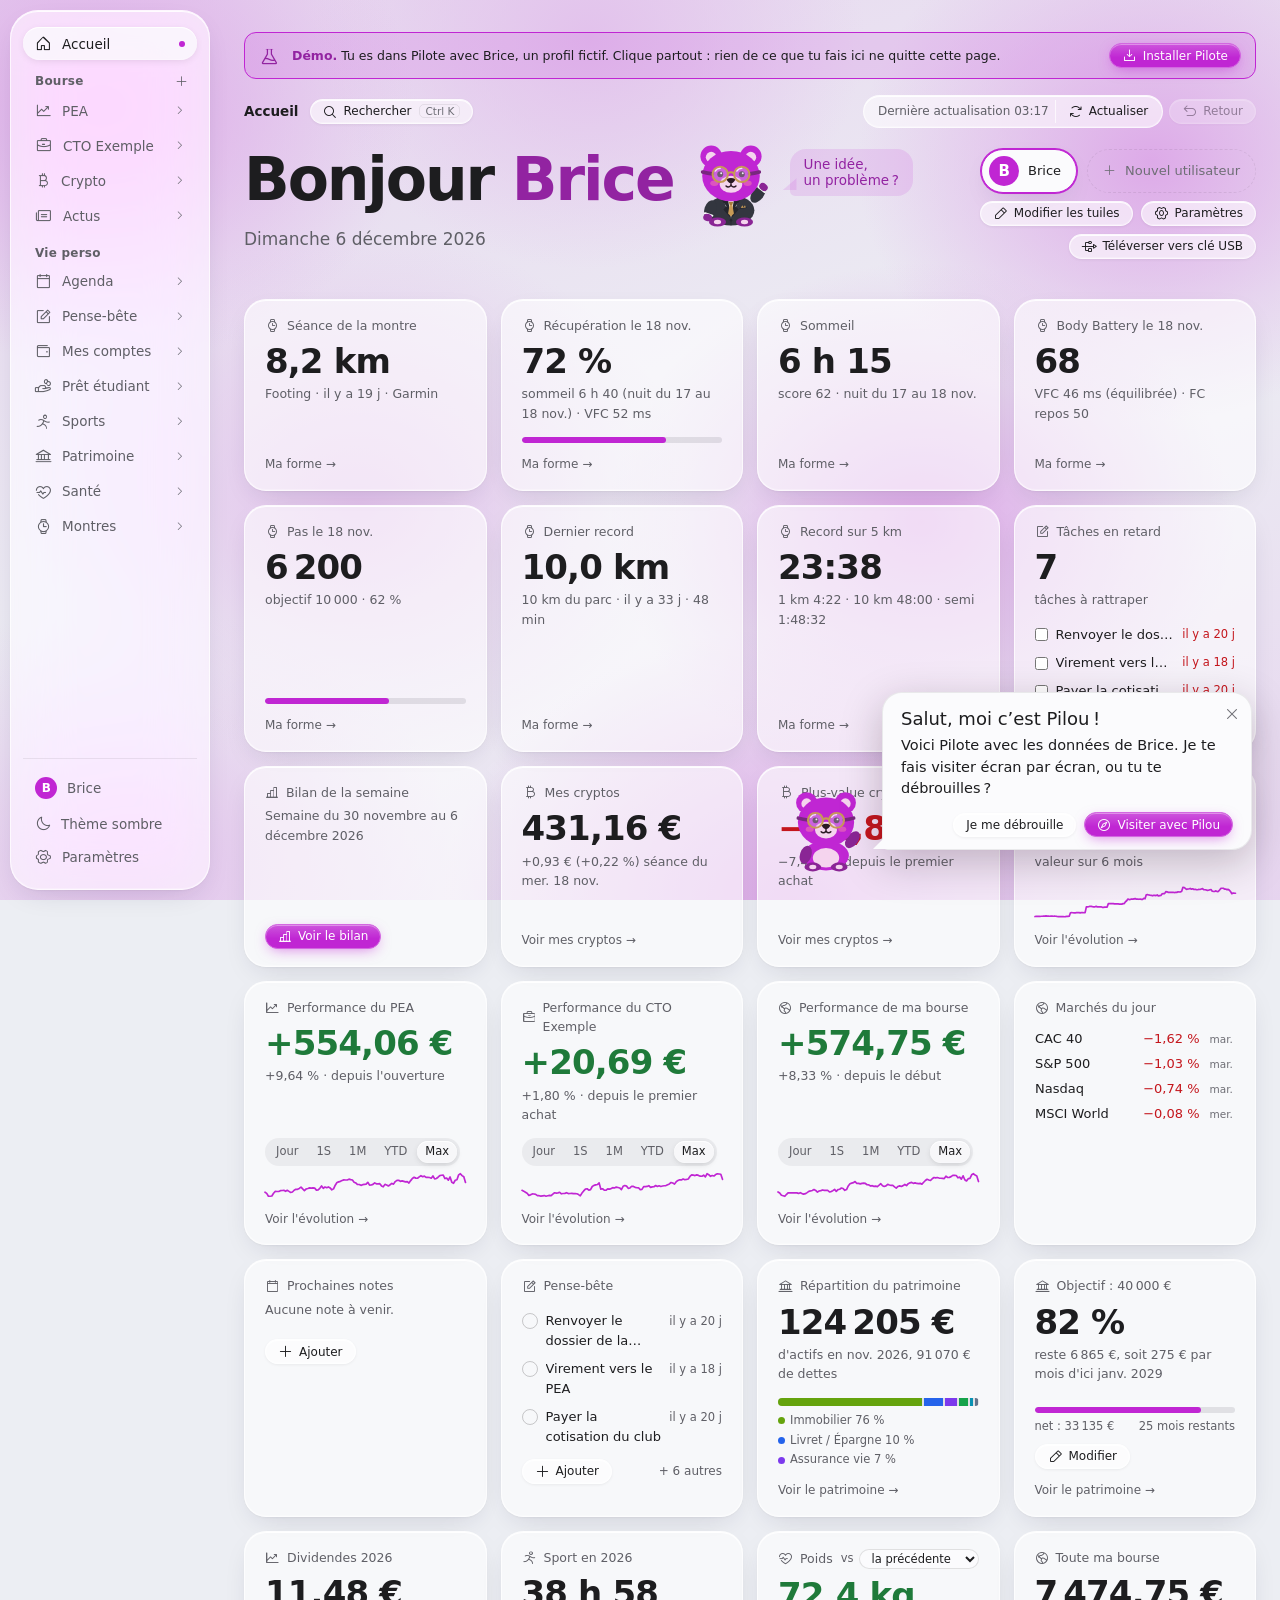
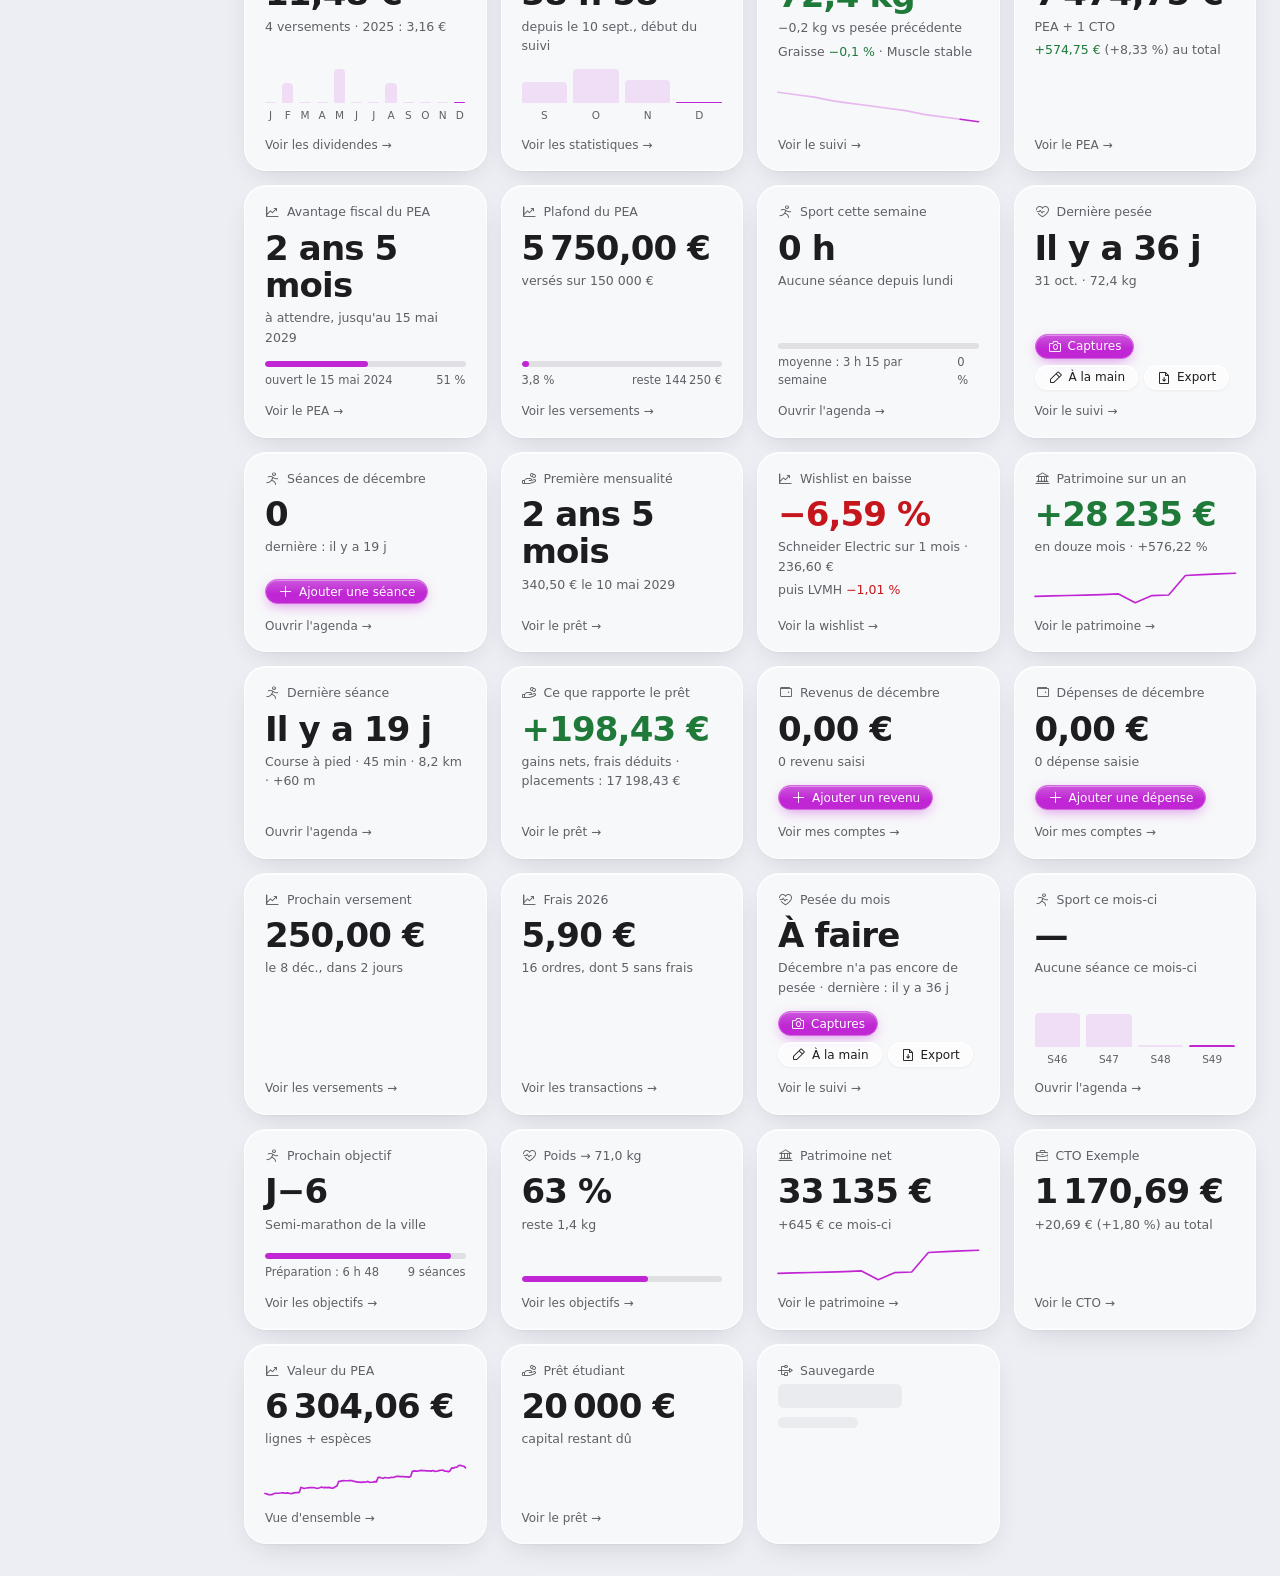
==== demo/index.html @ 6e96b62d "Site : demo cliquable de Pilote sous les boutons d'installation « À vous de piloter » : la vraie int" ====
﻿<!DOCTYPE html>
<html lang="fr" class="verre">
<head>
<meta http-equiv="Content-Security-Policy" content="default-src 'self'; script-src 'self' 'unsafe-inline'; style-src 'self' 'unsafe-inline'; img-src 'self' data: blob:; font-src 'self' data:; connect-src 'self'; frame-src 'none'; object-src 'none'; base-uri 'none'; form-action 'none'">
<meta name="robots" content="noindex">
<script src="demo-donnees.js"></script>
<script src="demo.js"></script>

<meta charset="UTF-8">
<meta name="viewport" content="width=device-width, initial-scale=1.0">
<title>Pilote</title>
<!-- Polices et Chart.js servis par le serveur local (vendor/).
     Rien n'est charge depuis Internet : l'app doit s'afficher a l'identique
     hors ligne, et ne doit signaler son demarrage a aucun CDN. -->
<!-- ?v= : /vendor/ est servi avec un cache d'un jour. Changer ce numero a
     chaque modification de fonts.css, sinon l'ancienne feuille peut survivre. -->
<link href="vendor/fonts.css?v=3" rel="stylesheet">
<link href="vendor/phosphor/phosphor.css" rel="stylesheet">
<script src="vendor/chart.umd.js"></script>
<style>
/* ── Design tokens ───────────────────────────────── */
/* Identité « Carnet » : fond papier chaud, titres et grands chiffres en
   Newsreader (serif), texte en Onest. --mono garde son nom historique mais
   pointe sur Onest : les chiffres restent alignés grâce aux chiffres
   tabulaires posés sur <body>, sans police à chasse fixe. */
:root {
  --p:      #7b4ea3;
  --p2:     rgba(123,78,163,0.12);
  --accent: #c026d3;   /* fuchsia : l'accent par défaut (ACCENT_DEFAULT) */
}

*, *::before, *::after { box-sizing: border-box; margin: 0; padding: 0; }
html { scroll-behavior: smooth; }
body {
  font-family: var(--font);
  color: var(--txt);
  min-height: 100vh;
  font-size: 14px;
  line-height: 1.55;
  -webkit-font-smoothing: antialiased;
}
button  { font-family: var(--font); cursor: pointer; }
input, select { font-family: var(--mono); }
::-webkit-scrollbar { width: 4px; height: 4px; }
::-webkit-scrollbar-track { background: transparent; }
::-webkit-scrollbar-thumb { background: var(--brd2); border-radius: 2px; }

/* ── Layout ─────────────────────────────────────── */
.wrap { max-width: 1120px; margin: 0 auto; padding: 2rem 1.5rem; }

/* ── Topbar ─────────────────────────────────────── */
.topbar {
  display: flex; align-items: flex-start;
  justify-content: space-between; gap: 1rem;
  flex-wrap: wrap; margin-bottom: 1.75rem;
  padding-bottom: 1.25rem; border-bottom: 1px solid var(--brd);
}
.topbar-brand { display: flex; align-items: center; gap: 12px; height: 34px; }
.topbar-logo {
  width: 34px; height: 34px; background: var(--accent);
  border-radius: 9px; display: flex; align-items: center;
  justify-content: center; font-weight: 800; font-size: 16px;
  color: #fff; flex-shrink: 0; box-shadow: var(--sh);
}
/* Plus gros, mais la hauteur du bloc reste celle du logo (34px) */
.topbar-title  { font-size: 25px; font-weight: 800; letter-spacing: -.7px; line-height: 1; }
.topbar-right  { display: flex; gap: 6px; flex-wrap: wrap; align-items: center; }

/* ── Status pill ─────────────────────────────────── */
.sdot { width: 6px; height: 6px; border-radius: 50%; background: var(--txt3); flex-shrink: 0; transition: background .4s, box-shadow .4s; }
.sdot.live { background: var(--g); box-shadow: 0 0 7px rgba(22,163,74,.5); }

/* ── Groupe "Dernière actualisation + bouton" ────── */
.refresh-grp {
  display: flex; align-items: center;
  border: 1px solid var(--brd);
  border-radius: var(--rad); overflow: hidden;
}
.refresh-lbl {
  font-size: 11px; font-family: var(--mono); color: var(--txt2);
  padding: 5px 10px; white-space: nowrap;
}
.refresh-grp .btn {
  border: none; border-left: 1px solid var(--brd);
  border-radius: 0;
}
.refresh-grp .btn:hover { background: var(--bg4); border-color: var(--brd); }

/* ── Buttons ─────────────────────────────────────── */
.btn {
  display: inline-flex; align-items: center; gap: 5px;
  padding: 7px 14px; border-radius: var(--rad);
  font-size: 12px; letter-spacing: .01em;
  color: var(--txt); transition: all .15s; white-space: nowrap;
}
.btn-ghost         { border-color: var(--brd); background: var(--bg2); }
.btn-ghost:hover   { background: var(--bg3); }
.btn-sm            { padding: 5px 10px; font-size: 11px; }
.btn:disabled      { opacity: .4; pointer-events: none; }

/* ── PEA info bar ────────────────────────────────── */
.pea-info {
  display: flex; align-items: center; gap: 1.5rem;
  background: var(--bg2); border: 1px solid var(--brd);
  border-radius: var(--radl); padding: 1rem 1.25rem;
  margin-bottom: 1.4rem; flex-wrap: wrap; box-shadow: var(--sh);
}
.pea-days      { font-family: var(--mono); font-size: 17px; font-weight: 700; flex-shrink: 0; min-width: 200px; }
.pea-days-lbl  { font-size: 9px; font-weight: 700; color: var(--txt2); text-transform: uppercase; letter-spacing: .08em; margin-bottom: 2px; }
.pea-fill-section { flex: 1; min-width: 200px; }
.pea-fill-lbl  { display: flex; justify-content: space-between; font-size: 10px; color: var(--txt2); font-family: var(--mono); margin-bottom: 5px; }
.pea-fill-bg   { height: 6px; background: var(--bg4); border-radius: 3px; overflow: hidden; }
.pea-fill-bar  { height: 100%; border-radius: 3px; background: linear-gradient(90deg, var(--b), var(--p)); transition: width .7s; }

/* ── Metrics ─────────────────────────────────────── */
.mets { display: grid; grid-template-columns: repeat(auto-fit, minmax(230px, 1fr)); gap: 16px; margin-bottom: 1.6rem; }
.mc {
  background: var(--bg2); border: 1px solid var(--brd);
  border-radius: var(--radxl); padding: 1.5rem 1.5rem 1.4rem;
  position: relative; overflow: hidden; box-shadow: var(--sh-md);
}
.mc-accent { position: absolute; top: 0; left: 0; right: 0; height: 4px; }
.mc-lbl    { font-size: 10.5px; font-weight: 700; color: var(--txt2); text-transform: uppercase; letter-spacing: .1em; margin-bottom: 12px; }
.mc-val    {
  font-size: 22px; font-weight: 800; font-family: var(--mono);
  letter-spacing: -1px; line-height: 1.1;
  white-space: nowrap;
  overflow: hidden;
  text-overflow: ellipsis;
}
.mc-sub    { font-size: 12px; color: var(--txt2); margin-top: 10px; font-family: var(--mono); }

/* ── Cartes "dashboard" supplementaires ─────────── */
.dash-card-t { font-weight: 700; text-transform: uppercase; letter-spacing: .09em; color: var(--txt2); }

.dash-empty { color: var(--txt3); font-size: 12px; text-align: center; padding: 14px 0; }
.c-g{color:var(--g)} .c-r{color:var(--r)} .c-b{color:var(--b)} .c-a{color:var(--a)} .c-p{color:var(--p)}

/* ── Tabs ────────────────────────────────────────── */
.tabs {
  display: flex; gap: 1px; background: var(--bg3);
  border: 1px solid var(--brd); border-radius: var(--rad);
  padding: 3px; margin-bottom: 1.5rem; flex-wrap: nowrap; overflow-x: auto; max-width: 100%;
}
.tab {
  padding: 6px 16px; border-radius: 6px;
  font-size: 12px; font-weight: 600; background: transparent;
  border: none; color: var(--txt2); transition: all .15s; letter-spacing: .01em;
}
.tab:hover        { color: var(--txt); }
.tab.active       { background: var(--bg2); color: var(--txt); box-shadow: var(--sh); }
.pane             { display: none; }
.pane.active      { display: block; }

/* ── Boutons œil (masquer sections / cartes) ─────── */
.sb-eye-btn {
  visibility: hidden; opacity: 0; margin-left: auto; flex-shrink: 0;
  background: none; border: none; cursor: pointer;
  color: var(--txt3); font-size: 13px; padding: 2px 4px;
  border-radius: 4px; transition: opacity .15s, color .1s; line-height: 1;
}
.sb-item:hover .sb-eye-btn { visibility: visible; opacity: 1; }
.sb-eye-btn:hover { color: var(--r) !important; }
.card-eye-btn {
  opacity: 0; flex-shrink: 0; margin-left: auto;
  background: none; border: none; cursor: pointer;
  color: var(--txt3); font-size: 14px; padding: 0 4px;
  border-radius: 4px; transition: opacity .15s, color .1s; line-height: 1;
}
.card:hover .card-eye-btn { opacity: 1; }
.card-eye-btn:hover { color: var(--r) !important; }

/* ── Card ────────────────────────────────────────── */
.card {
  background: var(--bg2); border: 1px solid var(--brd);
  border-radius: var(--radl); overflow: hidden;
  margin-bottom: 1rem; box-shadow: var(--sh);
}
.card-h {
  display: flex; align-items: center;
  justify-content: space-between; gap: 10px;
  padding: .8rem 1.1rem; border-bottom: 1px solid var(--brd);
  flex-wrap: wrap; background: var(--bg3);
}
.card-t { font-weight: 700; text-transform: uppercase; letter-spacing: .09em; color: var(--txt2); }
.card-b { padding: 1.1rem; }

/* ── Table ───────────────────────────────────────── */
.tw { overflow-x: auto; }
table { width: 100%; border-collapse: collapse; font-size: 12px; }
thead th {
  font-size: 9px; font-weight: 700; color: var(--txt3);
  text-transform: uppercase; letter-spacing: .07em;
  padding: 0 10px 9px; text-align: right; border-bottom: 1px solid var(--brd);
}
thead th:first-child { text-align: left; padding-left: 2px; }
tbody tr { border-bottom: 1px solid var(--brd); transition: background .1s; }
tbody tr:last-child  { border-bottom: none; }
/* Lignes des Positions : se déplacent en glissant (_posBrancherGlisser) */
#pos-body tr[draggable] { cursor: pointer; }
#pos-body tr.pos-glisse { opacity: .4; }
/* Fiche d'une ligne (clic sur une position, openPosFiche) */
.modal.pos-fiche { max-width: 880px; width: min(880px, 94vw); }
.pf-sous { display: flex; flex-wrap: wrap; gap: 8px; align-items: center; margin: -4px 0 14px;
           font-family: var(--mono); font-size: 11px; color: var(--txt2); }
.pf-kpis { grid-template-columns: repeat(auto-fit, minmax(140px, 1fr)); gap: 10px; }
.pf-kpis .mkpi { padding: .7rem .9rem; }
.pf-kpis .mkpi-val { font-size: 16px; }
.pf-ops { max-height: 320px; overflow-y: auto; }
.pf-ops tr.pf-futur td { color: var(--txt3); }
td {
  padding: 11px 10px; text-align: right;
  font-family: var(--mono); vertical-align: middle; font-size: 12px;
}
td:first-child { text-align: left; padding-left: 2px; font-family: var(--font); }
/* ↓ padding bas sur le dernier <tr> pour éviter le collage au bord */
.card-b table tbody tr:last-child td { padding-bottom: 14px; }
.tw table tbody tr:last-child td     { padding-bottom: 14px; }

.tk  { font-weight: 700; font-size: 13px; }
.tk2 { font-size: 10px; color: var(--txt2); margin-top: 1px; font-family: var(--mono); }
.badge {
  display: inline-block; font-size: 9px; font-weight: 700;
  padding: 2px 6px; border-radius: 4px; text-transform: uppercase;
  letter-spacing: .04em; margin-top: 2px;
}
.ba{background:var(--g2);color:var(--g)}
.be{background:var(--b2);color:var(--b)}
.bw{background:var(--r2);color:var(--r)}
.pos { color: var(--g); font-weight: 600; }
.neg { color: var(--r); font-weight: 600; }

/* — Carte « Plus/moins-values réalisées » (onglet Performance) — */
.realized-year > summary { list-style: none; }
.realized-year > summary::-webkit-details-marker { display: none; }
.realized-year > summary::marker { content: ""; }
.rz-chev { display: inline-block; font-size: 10px; color: var(--txt3); transition: transform .15s ease; }
.realized-year[open] .rz-chev { transform: rotate(90deg); }
.neu { color: var(--txt2); }
.pb  { display: inline-block; vertical-align: middle; width: 44px; height: 3px; background: var(--bg4); border-radius: 2px; margin-left: 5px; overflow: hidden; }

/* ── Calendar ────────────────────────────────────── */
.cal { display: grid; grid-template-columns: repeat(12,1fr); gap: 3px; margin-bottom: 1rem; }
@media(max-width:700px){ .cal { grid-template-columns: repeat(6,1fr); } }

/* ── TX rows ─────────────────────────────────────── */
.txr {
  display: flex; align-items: center; gap: 8px;
  padding: 9px 2px; border-bottom: 1px solid var(--brd); flex-wrap: wrap;
}
.txr:last-child { border-bottom: none; padding-bottom: 14px; }

/* ── Wishlist table ──────────────────────────────── */
.wish-table { width: 100%; border-collapse: collapse; }
.wish-table thead th {
  font-size: 9px; font-weight: 700; color: var(--txt3);
  text-transform: uppercase; letter-spacing: .07em;
  padding: 0 10px 9px; border-bottom: 1px solid var(--brd);
}
.wish-table thead th:first-child { text-align: left; padding-left: 2px; }
.wish-table tbody tr { border-bottom: 1px solid var(--brd); transition: background .1s; }
.wish-table tbody tr:last-child { border-bottom: none; }
.wish-table tbody tr:hover { background: var(--bg3); }
.wish-table td {
  padding: 11px 10px; vertical-align: middle;
  font-family: var(--mono); font-size: 12px; text-align: right;
}
.wish-table td:first-child { text-align: left; padding-left: 2px; font-family: var(--font); }
.wish-table tbody tr:last-child td { padding-bottom: 14px; }

/* Stars */
.star-row { display: flex; gap: 2px; justify-content: center; }
.star { font-size: 15px; color: var(--txt3); cursor: pointer; transition: color .1s; user-select: none; line-height: 1; }
.star.on { color: var(--a); }
.star-row:hover .star { color: var(--a); }
.star-row .star:hover ~ .star { color: var(--txt3); }

/* Variation cells */
.vp { color: var(--g); font-weight: 600; }
.vn { color: var(--r); font-weight: 600; }
.vz { color: var(--txt2); }

/* ── Modal ───────────────────────────────────────── */
.ov {
  display: none; position: fixed; inset: 0;
  /* Au-dessus de la sidebar (9000), sous la titlebar (10000) :
     une modale large ne doit jamais passer derriere le menu */
  z-index: 9500;
  align-items: center; justify-content: center;
  padding: 1rem; backdrop-filter: blur(4px);
}
.ov.open { display: flex; }
.modal {
  padding: 1.6rem;
  width: 100%; max-width: 460px; max-height: 90vh;
  overflow-y: auto;
}
.modal h2 { font-size: 16px; font-weight: 700; margin-bottom: 1.1rem; letter-spacing: -.3px; }
.fg { margin-bottom: .8rem; }
.fg label { display: block; font-size: 9px; font-weight: 700; color: var(--txt2); text-transform: uppercase; letter-spacing: .09em; margin-bottom: 4px; }
.fg input, .fg select {
  width: 100%; background: var(--bg3); border: 1px solid var(--brd2);
  border-radius: var(--rad); padding: 9px 11px; color: var(--txt); font-size: 12px;
  transition: border-color .15s;
}
.fg input:focus, .fg select:focus { outline: none; border-color: var(--accent); }
.fg input::placeholder { color: var(--txt3); }
.fg-row { display: grid; grid-template-columns: 1fr 1fr; gap: 10px; }
.mact   { display: flex; gap: 8px; justify-content: flex-end; margin-top: 1.1rem; }


/* Save badge */
.sbadge {
  position: fixed; bottom: 18px; right: 18px;
  background: var(--g); color: #fff; font-weight: 700; font-size: 11px;
  padding: 8px 16px; border-radius: 99px; opacity: 0;
  transition: opacity .3s; pointer-events: none; z-index: 999;
  font-family: var(--mono); box-shadow: var(--sh-md);
}
.sbadge.show { opacity: 1; }
.errbox {
  display: none; background: #fef2f2; color: #991b1b;
  padding: 10px 14px; border: 1px solid #fca5a5;
  border-radius: var(--rad); margin-bottom: 1rem;
  font-family: var(--mono); font-size: 11px;
}

@media(max-width:560px){
  .mets { grid-template-columns: 1fr 1fr; }
  .wrap { padding: 1rem; }
  .tabs { width: 100%; }
  .tab  { flex: 1; text-align: center; padding: 6px 4px; font-size: 11px; }
}

/* ── Stratégie ───────────────────────────────────── */
.rule-item {
  display: flex; align-items: flex-start; gap: 10px;
  padding: 12px 4px; border-bottom: 1px solid var(--brd);
}
.rule-item:last-child { border-bottom: none; padding-bottom: 16px; }
.rule-num {
  flex-shrink: 0; width: 26px; height: 26px;
  background: var(--bg3); border: 1px solid var(--brd2);
  border-radius: 6px; display: flex; align-items: center; justify-content: center;
  font-size: 11px; font-weight: 700; font-family: var(--mono); color: var(--txt2);
}
.rule-body { flex: 1; min-width: 0; }
.rule-title { font-weight: 700; font-size: 13px; line-height: 1.4; }
.rule-text  { font-size: 12px; color: var(--txt2); margin-top: 3px; white-space: pre-wrap; line-height: 1.55; }
.rule-actions { display: flex; gap: 4px; flex-shrink: 0; flex-wrap: wrap; align-items: center; }
.strat-score-wrap {
  background: var(--bg3); border: 1px solid var(--brd); border-radius: var(--radl);
  padding: 1rem 1.1rem; margin-bottom: 1rem;
}
.strat-score-bar-track {
  height: 10px; background: var(--bg4); border-radius: 5px; overflow: hidden; margin: 6px 0 4px;
}
.strat-score-bar-fill {
  height: 100%; border-radius: 5px; transition: width .5s ease, background .5s ease;
}
.strat-validate-btn {
  display: inline-flex; align-items: center; gap: 4px; border: 1px solid var(--brd2);
  border-radius: var(--rad); padding: 3px 8px; font-size: 11px; font-weight: 600;
  cursor: pointer; transition: background .15s, border-color .15s, color .15s; background: var(--bg3);
}
.strat-validate-btn.ok  { background: var(--g2); border-color: var(--g); color: var(--g); }
.strat-validate-btn.err { background: var(--r2); border-color: var(--r); color: var(--r); }
.strat-validate-btn.neu { color: var(--txt2); }

/* ── Prochain achat (onglet Stratégie) ── */
.pac-ctrl { display: flex; flex-wrap: wrap; gap: 10px 22px; align-items: center; margin-bottom: 12px; font-size: 12.5px; }
.pac-ctrl input[type="number"] { width: 110px; padding: 6px 10px; border: 1px solid var(--brd2); border-radius: var(--rad); background: var(--bg2); color: var(--txt); font-family: var(--mono); font-size: 13px; }
.pac-ctrl .pac-dim, .pac-dim { color: var(--txt2); font-size: 11.5px; }
.pac-check { display: inline-flex; gap: 7px; align-items: center; cursor: pointer; }
.pac-alerts, .pr-alerts { display: flex; flex-direction: column; gap: 6px; margin-bottom: 12px; }
.pac-alert { display: flex; gap: 8px; align-items: flex-start; padding: 8px 12px; border-radius: var(--rad); font-size: 12px; line-height: 1.5; background: var(--bg3); color: var(--txt2); }
.pac-alert i { font-size: 15px; margin-top: 1px; flex-shrink: 0; }
.pac-alert.warn { background: var(--a2); color: var(--txt); }
.pac-alert.warn i { color: var(--a); }
.pac-alert.err { background: var(--r2); color: var(--txt); }
.pac-alert.err i { color: var(--r); }
.pac-muted td { color: var(--txt3); }
.pac-tot { display: flex; flex-wrap: wrap; gap: 8px 26px; margin-top: 12px; font-size: 12px; color: var(--txt2); }
.pac-tot b { font-family: var(--mono); color: var(--txt); font-size: 14px; margin-left: 4px; }
.pac-cfg { margin-top: 14px; padding-top: 12px; border-top: 1px dashed var(--brd); }
.pac-cfg table input { width: 100%; min-width: 70px; padding: 5px 8px; border: 1px solid var(--brd2); border-radius: var(--rad); background: var(--bg2); color: var(--txt); font-size: 12.5px; }
.pac-cfg .fg-row { margin-top: 12px; }

/* Simulateur d'ordres (Stratégie) : mêmes contrôles que Prochain achat */
.so-nom { width: 170px; padding: 6px 10px; border: 1px solid var(--brd2); border-radius: var(--rad); background: var(--bg2); color: var(--txt); font-size: 13px; }
.so-table select, .so-table input { padding: 5px 8px; border: 1px solid var(--brd2); border-radius: var(--rad); background: var(--bg2); color: var(--txt); font-size: 12.5px; }
.so-table select { max-width: 260px; }
.so-table input[type="number"] { width: 100px; text-align: right; font-family: var(--mono); }
.so-tog { display: inline-flex; border: 1px solid var(--brd2); border-radius: 999px; overflow: hidden; }
.so-tog button { border: 0; background: transparent; color: var(--txt2); padding: 4px 10px; font-size: 11.5px; font-family: var(--font); cursor: pointer; }
.so-tog button[aria-pressed="true"] { background: var(--accent-soft); color: var(--accent-text); font-weight: 600; }
.so-acts { white-space: nowrap; }
.so-sous { display: flex; flex-wrap: wrap; gap: 6px 14px; align-items: center; margin: 8px 0 14px; }
.so-vide { display: flex; flex-wrap: wrap; gap: 8px; align-items: center; padding: 10px 0 16px; color: var(--txt2); font-size: 12.5px; }
.so-kpis { display: grid; grid-template-columns: repeat(auto-fit, minmax(140px, 1fr)); gap: 10px; margin-bottom: 14px; }
.so-kpi { background: var(--bg3); border-radius: var(--rad); padding: 10px 12px; }
.so-kpi span { display: block; font-size: 11.5px; color: var(--txt2); }
.so-kpi b { display: block; margin-top: 2px; font-family: var(--mono); font-size: 17px; color: var(--txt); }
.so-kpi small { font-size: 11px; color: var(--txt3); }
.so-kpi.neg b { color: var(--r); }
.so-rep-t { font-size: 12px; color: var(--txt2); margin-bottom: 8px; }
.so-rep { display: grid; grid-template-columns: auto minmax(0, 1fr) auto; gap: 8px 12px; align-items: center; font-size: 12.5px; }
.so-bar { position: relative; height: 7px; border-radius: 4px; background: var(--bg3); }
.so-bar i { position: absolute; left: 0; top: 0; bottom: 0; border-radius: 4px; background: var(--accent); }
.so-bar b { position: absolute; top: -4px; width: 2px; height: 15px; margin-left: -1px; border-radius: 1px; background: var(--txt); }
.so-num { font-family: var(--mono); font-size: 12px; color: var(--txt2); white-space: nowrap; }
.so-scen { margin-top: 18px; padding-top: 14px; border-top: 1px dashed var(--brd); }
.so-scen-h { display: flex; flex-wrap: wrap; align-items: center; gap: 6px 12px; margin-bottom: 12px; }
.so-scen-t { font-family: var(--serif); font-size: 18px; }
.so-note { margin: 10px 0 0; }
.so-cards { display: grid; grid-template-columns: repeat(auto-fill, minmax(215px, 1fr)); gap: 12px; }
.so-carte { display: flex; flex-direction: column; gap: 3px; padding: 12px 14px; border-radius: var(--radl); background: var(--bg3); border: 1px solid transparent; }
.so-carte.plan { background: transparent; border: 1px dashed var(--brd3); }
.so-carte.edit { border-color: var(--accent); }
.so-carte-h { display: flex; flex-wrap: wrap; align-items: center; gap: 4px 6px; margin-bottom: 6px; }
.so-carte-h b { font-size: 13.5px; margin-right: auto; }
.so-badge { padding: 2px 8px; border-radius: 999px; background: var(--accent-soft); color: var(--accent-text); font-size: 10.5px; font-weight: 600; }
.so-l { display: flex; justify-content: space-between; gap: 10px; font-size: 12px; }
.so-l span:first-child { color: var(--txt2); }
.so-l span:last-child { font-family: var(--mono); }
.so-carte-b { display: flex; align-items: center; gap: 4px; margin-top: 8px; padding-top: 8px; border-top: 1px solid var(--brd); }
.so-cmp { display: inline-flex; gap: 6px; align-items: center; font-size: 11.5px; color: var(--txt2); cursor: pointer; }
.so-cmp-t { margin-top: 14px; }
.so-cmp-t td, .so-cmp-t th { vertical-align: baseline; }
.so-cmp-t tbody th { padding: 11px 10px 11px 2px; font-weight: 500; color: var(--txt2); font-size: 12px; }
.so-cmp-t .so-best { color: var(--accent-text); font-weight: 700; }
.so-ord { text-align: left; font-size: 11.5px; line-height: 1.7; white-space: nowrap; }
.so-nuage-w { margin-top: 18px; }
.so-nuage { display: block; width: 100%; max-width: 720px; height: auto; }
.so-nuage .ax { stroke: var(--brd2); stroke-width: 1; }
.so-nuage .gr { stroke: var(--brd); stroke-dasharray: 2 4; }
.so-nuage text { fill: var(--txt2); font-size: 11px; font-family: var(--font); }
.so-nuage text.nom { fill: var(--txt); font-size: 11.5px; font-weight: 600; }
.so-nuage circle { fill: var(--accent); stroke: var(--bg2); stroke-width: 2; }
.so-hist td, .so-hist th { white-space: nowrap; }
.so-hist td.so-hist-l { white-space: normal; min-width: 110px; }
.so-hist small { display: block; color: var(--txt3); font-size: 10.5px; }
.so-hist tfoot td { font-weight: 600; border-top: 1px solid var(--brd2); }
.sop-table input[type="number"] { width: 92px; }
.sop-opts { display: flex; flex-wrap: wrap; gap: 10px 22px; align-items: center; margin: 4px 0 12px; }
#dep-prevus:not(:empty) { margin-bottom: 12px; padding: 0 20px; }
.dep-prev-t { display: flex; flex-wrap: wrap; gap: 4px 10px; align-items: baseline; margin: 2px 0 8px; font-size: 12.5px; font-weight: 600; }
.dep-prev { display: flex; flex-wrap: wrap; align-items: center; gap: 6px 10px; margin-bottom: 6px; padding: 7px 10px 7px 12px; border: 1px dashed var(--brd3); border-radius: var(--rad); font-size: 12.5px; }
.dep-prev > i { color: var(--accent-text); font-size: 16px; }
.dep-prev b { font-family: var(--mono); }
.dep-prev.retard { border-color: var(--a); background: var(--a2); }

/* ══════════════════════════════════════════════════
   PILOTE — surcharges desktop app (sidebar, titlebar, dark theme)
══════════════════════════════════════════════════ */

/* — Theme sombre via [data-theme="dark"] sur <html> — */
html[data-theme="dark"] {
  --p:      #b99be0;
  --p2:     rgba(185,155,224,0.16);
}
html[data-theme="dark"] body { color: var(--txt); }
html[data-theme="dark"] ::-webkit-scrollbar-thumb { background: var(--brd2); }

/* — Titlebar custom (frameless window) — */
.titlebar {
  -webkit-app-region: drag;
  position: fixed; top: 0; left: 0; right: 0; height: 36px;
  display: flex; align-items: center; gap: 12px; padding: 0 6px 0 14px;
  border-bottom: 1px solid var(--brd);
  z-index: 10000; user-select: none; font-size: 12px;
}
.titlebar-brand { display: flex; align-items: center; gap: 8px; flex: 0 0 auto; }
.titlebar-logo {
  width: 24px; height: 24px;
  background: var(--accent); color: #fff;
  display: flex; align-items: center; justify-content: center;
  box-shadow: var(--sh);
}
/* Grossi sans toucher aux 36px de la barre */
.titlebar-title { line-height: 1; }
.titlebar-spacer { flex: 1; }
.titlebar-btns { display: flex; -webkit-app-region: no-drag; }
.tb-btn {
  width: 44px; height: 36px; border: 0; background: transparent;
  color: var(--txt2); font-family: var(--mono); font-size: 13px;
  cursor: pointer; display: flex; align-items: center; justify-content: center;
  transition: background .15s, color .15s;
}
.tb-btn:hover { background: var(--bg4); color: var(--txt); }
.tb-btn.tb-close:hover { background: #e81123; color: #fff; }
/* Mac : la barre de titre est celle du système (app.py, frameless sous Windows
   seulement) ; la nôtre n'est pas créée, ses 36 px disparaissent avec elle */
html.os-mac body.has-shell, html.os-linux body.has-shell { padding-top: 0; }
/* Textes propres à un système : .txt-win sous Windows, .txt-mac sur Mac ;
   .win-seul : réglage qui n'existe que sous Windows. Linux (docs/linux.md) :
   les .txt-win restent (« ce PC »), sauf .txt-windows qui nomme Windows,
   remplacé par .txt-lin */
.txt-mac, .txt-lin { display: none; }
html.os-mac .txt-mac, html.os-linux .txt-lin { display: inline; }
html.os-mac .txt-win, html.os-mac .win-seul { display: none !important; }
html.os-linux .txt-windows, html.os-linux .win-seul { display: none !important; }

/* — Sidebar gauche — */
body.has-shell { padding-top: 36px; }
.sidebar {
  position: fixed;
  border-right: 1px solid var(--brd);
  display: flex; flex-direction: column; padding: 14px 10px; gap: 4px;
  z-index: 9000; overflow-y: auto;
}
.sb-item {
  display: flex; align-items: center; gap: 10px;
  padding: 9px 12px; border-radius: 7px;
  color: var(--txt2);
  cursor: pointer; border: 0; background: transparent; text-align: left;
  font-family: var(--font); transition: background .12s, color .12s;
}
.sb-item:hover { background: var(--bg3); color: var(--txt); }
.sb-item.active {
  color: var(--txt);
}
.sb-icon { width: 16px; flex-shrink: 0; opacity: .85; font-size: 14px; }
.sb-bottom { margin-top: auto; padding-top: 10px; border-top: 1px solid var(--brd); }

/* — Cacher l'ancienne barre de tabs horizontale quand sidebar active — */
body.has-shell .tabs { display: none !important; }

/* — Cacher l'indicateur "Yahoo · HH:MM" duplique dans la wishlist — */
body.has-shell #wish-update { display: none !important; }

/* — PIN OTP : 4 cases (grosses pour l'ecran de verrouillage) — */
.pin-digit {
  width: 64px; height: 80px;
  font-family: var(--mono); font-size: 36px; font-weight: 800;
  text-align: center;
  background: var(--bg3); border: 2px solid var(--brd2);
  border-radius: var(--radl); color: var(--txt);
  box-shadow: var(--sh); outline: none; padding: 0;
  transition: border-color .15s, transform .1s;
}
.pin-digit:focus {
  border-color: var(--accent);
  transform: scale(1.04);
  background: var(--bg2);
}
.pin-digit::placeholder { color: var(--txt3); }
/* Écran de verrouillage (_checkPinLock) : opaque, il cache tout ce qui est derrière */
.lock-ecran {
  position: fixed; inset: 0; z-index: 99999;
  display: flex; flex-direction: column; align-items: center; justify-content: center; gap: 1.5rem;
}
.lock-ico {
  width: 76px; height: 76px; border-radius: 50%; display: grid; place-items: center;
  font-size: 38px; color: var(--accent-text);
}
/* Version compacte dans les Parametres */
#cfg-pin-boxes .pin-digit {
  width: 38px; height: 48px;
  font-size: 22px;
  border-radius: var(--rad);
}
#cfg-pin-boxes { gap: 8px !important; }

/* — Decaler le contenu pour la sidebar — */
body.has-shell .wrap { margin-left: 220px; max-width: calc(1120px + 220px); }
@media (max-width: 1100px) {
  body.has-shell .wrap { margin-left: 220px; max-width: 100%; padding: 1.2rem 1rem; }
}

/* — Toast en bas a droite (en plus du sbadge existant) — */
.toast-stack {
  position: fixed; bottom: 18px; right: 18px;
  display: flex; flex-direction: column-reverse; gap: 8px;
  z-index: 11000; pointer-events: none;
}
.toast-stack .toast {
  padding: 10px 14px;
  font-size: 12px; font-weight: 600; color: var(--txt);
  min-width: 220px; max-width: 360px;
  pointer-events: auto;
  animation: toastIn .25s ease-out;
}
.toast.t-ok    { border-left: 3px solid var(--g); }
.toast.t-warn  { border-left: 3px solid var(--a); }
.toast.t-err   { border-left: 3px solid var(--r); }
@keyframes toastIn {
  from { opacity: 0; transform: translateY(10px); }
  to   { opacity: 1; transform: translateY(0);    }
}

/* ── Modal mise a jour ──────────────────────────────── */
#update-overlay {
  position: fixed; inset: 0; z-index: 9999;
  display: flex; align-items: center; justify-content: center;
}
#update-modal {
  padding: 2.2rem 2rem 1.8rem;
  max-width: 400px; width: 92%; text-align: center;
}
#update-modal .upd-icon  {
  width: 60px; height: 60px; margin: 0 auto .8rem; border-radius: 50%;
  display: grid; place-items: center; font-size: 32px;
  color: var(--accent-text);
}
#update-modal .upd-warn .ph { vertical-align: -0.15em; }
#update-modal .upd-title { font-size: 17px; font-weight: 700; margin-bottom: .3rem; }
#update-modal .upd-sub   { font-size: 12px; color: var(--txt2); font-family: var(--mono); margin-bottom: 1.4rem; }
#update-modal .upd-btns  { display: flex; gap: 10px; justify-content: center; }
#update-modal .upd-warn  { font-size: 11px; color: var(--txt3); margin-top: .8rem; display: none; }
/* Barre de progression */
#update-modal .upd-progress { display: none; margin-top: 1.2rem; }
#update-modal .upd-bar-wrap {
  background: var(--bg3); border-radius: 99px;
  height: 8px; overflow: hidden; margin-bottom: .5rem;
}
#update-modal .upd-bar-fill {
  height: 100%; background: var(--accent);
  border-radius: 99px; width: 0%;
  transition: width .4s ease;
}
#update-modal .upd-step { font-size: 12px; color: var(--txt2); font-family: var(--mono); }
#update-modal .upd-pct  { font-size: 11px; color: var(--txt3); margin-top: 2px; }

/* ── Onglet Recommandations ──────────────────────── */
.reco-grid { display: flex; flex-direction: column; gap: 14px; }
.reco-card {
  background: var(--bg2); border: 1px solid var(--brd);
  border-radius: var(--radl); box-shadow: var(--sh);
  overflow: hidden; transition: box-shadow .15s;
}
.reco-card:hover { box-shadow: var(--sh-md); }
.reco-top {
  display: flex; align-items: center; gap: 10px;
  padding: .85rem 1.1rem .7rem; flex-wrap: wrap;
}
.reco-badge {
  font-size: 10px; font-weight: 700; letter-spacing: .06em;
  text-transform: uppercase; padding: 3px 9px; border-radius: 99px;
  white-space: nowrap; flex-shrink: 0;
}
.reco-badge--opp  { background: var(--g2);  color: var(--g); }
.reco-badge--int  { background: var(--b2);  color: var(--b); }
.reco-badge--sur  { background: var(--bg4); color: var(--txt2); }
.reco-badge--att  { background: var(--a2);  color: var(--a); }
.reco-name { font-weight: 700; font-size: 14px; flex: 1; min-width: 0; }
.reco-meta { font-size: 10px; color: var(--txt2); font-family: var(--mono); white-space: nowrap; }
.reco-score { font-size: 11px; font-weight: 700; font-family: var(--mono); color: var(--txt3); white-space: nowrap; }
.reco-body { padding: 0 1.1rem .9rem; }
.reco-kpis {
  display: flex; gap: 18px; flex-wrap: wrap;
  font-size: 11px; font-family: var(--mono);
  color: var(--txt2); margin-bottom: .6rem;
}
.reco-kpi-val { color: var(--txt); font-weight: 600; }
.reco-signals { display: flex; gap: 6px; flex-wrap: wrap; margin-bottom: .65rem; }
.sig {
  font-size: 10px; font-weight: 600; padding: 2px 8px;
  border-radius: 99px; white-space: nowrap;
}
.sig-pos { background: var(--g2); color: var(--g); }
.sig-neg { background: var(--r2); color: var(--r); }
.sig-neu { background: var(--bg4); color: var(--txt2); }
.sig-ana { background: var(--b2); color: var(--b); }
.reco-text {
  font-size: 12px; color: var(--txt2); line-height: 1.6;
  border-top: 1px dashed var(--brd); padding-top: .6rem;
}
.reco-empty { text-align: center; color: var(--txt3); padding: 48px 0; font-size: 13px; }

/* ── Secteurs ──────────────────────────────────────── */
.sector-badge {
  display: inline-block; padding: 2px 7px; border-radius: 4px;
  font-size: 10px; font-weight: 700; letter-spacing: .05em;
  text-transform: uppercase; white-space: nowrap; margin-top: 2px;
}
/* ══════════════════════════════════════════════════
   FINANCES PERSO — module "Mes comptes"
══════════════════════════════════════════════════ */

/* Header (mois + bilan + actions) */
.fin-header {
  display: grid; grid-template-columns: auto 1fr auto;
  gap: 1.5rem; align-items: center;
  background: var(--bg2); border: 1px solid var(--brd);
  border-radius: var(--radl); padding: 1rem 1.2rem;
  margin-bottom: 1rem; box-shadow: var(--sh);
}
.fin-month-nav { display: flex; align-items: center; gap: 8px; }
.fin-month-label {
  font-family: var(--mono); font-size: 14px; font-weight: 700;
  min-width: 130px; text-align: center;
}
.fin-balance { display: flex; flex-direction: column; align-items: center; }
.fin-balance-lbl {
  font-size: 9px; font-weight: 700; color: var(--txt2);
  text-transform: uppercase; letter-spacing: .09em; margin-bottom: 2px;
}
.fin-balance-val {
  font-family: var(--mono); font-size: 24px; font-weight: 800;
  letter-spacing: -.5px;
}
.fin-balance-val.pos { color: var(--g); }
.fin-balance-val.neg { color: var(--r); }
.fin-balance-val.neu { color: var(--txt2); }
.fin-actions { display: flex; gap: 6px; flex-wrap: wrap; justify-content: flex-end; }
@media (max-width: 1080px) {
  .fin-header { grid-template-columns: 1fr; gap: 12px; }
  .fin-actions { justify-content: center; }
}

/* KPIs */
.fin-kpis {
  display: grid; grid-template-columns: repeat(3, 1fr);
  gap: 14px; margin-bottom: 1rem;
}
@media (max-width: 880px) { .fin-kpis { grid-template-columns: 1fr; } }
.fin-kpi {
  background: var(--bg2); border: 1px solid var(--brd);
  border-radius: var(--radl); padding: 1rem 1.2rem;
  box-shadow: var(--sh);
  display: flex; flex-direction: column; gap: 4px;
}
.fin-kpi-lbl {
  font-size: 9px; font-weight: 700; color: var(--txt2);
  text-transform: uppercase; letter-spacing: .09em;
}
.fin-kpi-val {
  font-family: var(--mono); font-size: 20px; font-weight: 800;
  letter-spacing: -.4px; line-height: 1.15;
}
.fin-kpi-sub { font-size: 11px; color: var(--txt3); font-family: var(--mono); }
.fin-kpi-income .fin-kpi-val { color: var(--g); }
.fin-kpi-expense .fin-kpi-val { color: var(--r); }

/* Charts */
.fin-charts {
  display: grid; grid-template-columns: 1fr 1fr;
  gap: 14px; margin-bottom: 1rem;
}
@media (max-width: 880px) { .fin-charts { grid-template-columns: 1fr; } }

/* Filtres */
.fin-tx-filters { display: flex; gap: 6px; align-items: center; flex-wrap: wrap; }
.fin-input-sm {
  background: var(--bg3); border: 1px solid var(--brd2);
  border-radius: var(--rad); padding: 5px 9px;
  font-size: 11px; color: var(--txt); font-family: var(--font);
}
.fin-input-sm:focus { outline: none; border-color: var(--accent); }

/* Liste transactions */
.fin-tx-row {
  display: grid;
  grid-template-columns: 18px 76px 1fr 130px 110px 100px 60px;
  gap: 10px; align-items: center;
  padding: 9px 6px; border-bottom: 1px dashed var(--brd);
  font-size: 12px;
}
.fin-tx-row:hover { background: var(--bg3); }
.fin-tx-row:last-child { border-bottom: 0; }
.fin-tx-date { font-family: var(--mono); font-size: 11px; color: var(--txt2); }
.fin-tx-label { font-weight: 600; }
.fin-tx-meta  { font-size: 10px; color: var(--txt3); font-family: var(--mono); margin-top: 2px; }
.fin-tx-cat-pill {
  display: inline-block; padding: 2px 9px; border-radius: 99px;
  font-size: 10px; font-weight: 700; white-space: nowrap;
  max-width: 100%; overflow: hidden; text-overflow: ellipsis;
}
.fin-tx-source { font-size: 11px; color: var(--txt2); font-family: var(--mono); }
.fin-tx-amount { font-family: var(--mono); font-weight: 700; font-size: 13px; text-align: right; white-space: nowrap; }
.fin-tx-amount.income  { color: var(--g); }
.fin-tx-amount.expense { color: var(--r); }
.fin-tx-actions { display: flex; gap: 4px; justify-content: flex-end; }
.fin-tx-act-btn {
  width: 24px; height: 24px; border-radius: 5px;
  background: transparent; border: 1px solid var(--brd2); color: var(--txt2);
  cursor: pointer; font-size: 11px; display: inline-flex;
  align-items: center; justify-content: center;
}
.fin-tx-act-btn:hover { background: var(--bg3); color: var(--txt); }
.fin-tx-act-btn.del:hover { background: var(--r2); color: var(--r); border-color: var(--r); }
.fin-tx-row.sel { background: var(--accent-soft); }
/* Import d'un relevé : aperçu (finReleveApercu) et bandeau « À classer » */
.fin-aclasser-bar {
  display: flex; align-items: center; gap: 8px; margin: 0 1rem 8px;
  padding: 8px 12px; border-radius: 8px; font-size: 12px;
  background: var(--accent-soft); color: var(--accent-text);
}
.fin-aclasser-bar[hidden] { display: none; }
.fin-aclasser-bar span { flex: 1; }
.fin-rel-barre { display: flex; align-items: center; gap: 6px; flex-wrap: wrap; margin: 12px 0 6px; }
.fin-rel-filtre {
  border: 1px solid var(--brd2); background: transparent; color: var(--txt2);
  border-radius: 99px; padding: 3px 11px; font: inherit; font-size: 11px; cursor: pointer;
}
.fin-rel-filtre:hover { background: var(--bg3); color: var(--txt); }
.fin-rel-filtre.active { background: var(--accent-soft); color: var(--accent-text); border-color: transparent; font-weight: 700; }
.fin-rel-liste { max-height: min(52vh, 520px); overflow-y: auto; border: 1px solid var(--brd); border-radius: 8px; }
.fin-rel-row {
  display: grid; grid-template-columns: 22px 74px minmax(0, 1fr) 20px minmax(150px, 230px) 96px;
  align-items: center; gap: 8px; padding: 6px 10px; border-bottom: 1px solid var(--brd); font-size: 12px;
}
.fin-rel-row:last-child { border-bottom: 0; }
.fin-rel-row.cap { grid-template-columns: 22px 128px minmax(0, 1fr) 20px minmax(150px, 230px) 118px; }
.fin-rel-row.cap .fin-tx-date { width: 100%; }
.fin-rel-row .fin-tx-date.vide, .fin-rel-sens.vide { border-color: var(--accent); color: var(--accent-text); }
.fin-rel-libin { width: 100%; min-width: 0; }
.fin-rel-mt { display: flex; align-items: center; gap: 4px; }
.fin-rel-mt input { width: 100%; min-width: 0; text-align: right; }
.fin-rel-sens { border: 1px solid var(--brd2); background: transparent; border-radius: 6px; width: 24px; height: 24px; padding: 0; cursor: pointer; font: inherit; font-weight: 700; flex: none; }
.fin-rel-row.off { opacity: .5; }
.fin-rel-row .fin-tx-label { overflow: hidden; text-overflow: ellipsis; white-space: nowrap; }
.fin-rel-row .fin-tx-meta { font-family: var(--font); font-size: 11px; }
.fin-rel-how { color: var(--txt3); font-size: 14px; text-align: center; cursor: help; }
.fin-rel-cat { width: 100%; min-width: 0; }
.fin-rel-cat.vide { border-color: var(--accent); color: var(--accent-text); }
.fin-rel-prop {
  display: flex; align-items: center; gap: 10px; margin-top: 8px; padding: 8px 12px;
  border: 1px dashed var(--brd2); border-radius: 8px; font-size: 12px;
}
.fin-rel-prop span { flex: 1; }
.dash-releve-btns { display: flex; gap: 6px; flex-wrap: wrap; }
@media (max-width: 720px) {
  .fin-rel-row { grid-template-columns: 22px minmax(0, 1fr) 90px; }
  .fin-rel-row .fin-tx-date, .fin-rel-how { display: none; }
  .fin-rel-row .fin-rel-cat { grid-column: 2 / 4; }
  /* Ligne d'une capture : date, libellé et montant, puis la catégorie dessous */
  .fin-rel-row.cap { grid-template-columns: 22px 120px minmax(0, 1fr) 110px; }
  .fin-rel-row.cap .fin-tx-date { display: block; }
  .fin-rel-row.cap .fin-rel-mt { grid-column: 4; grid-row: 1; }
  .fin-rel-row.cap .fin-rel-cat { grid-column: 2 / 5; }
}
.fin-tx-chk { width: 14px; height: 14px; margin: 0; cursor: pointer; accent-color: var(--accent); }

/* Barre des transactions cochées (finRenderSelBar) */
.fin-selbar {
  display: flex; align-items: center; gap: 6px; flex-wrap: wrap;
  margin: 8px 1rem 0; padding: 7px 10px;
  background: var(--accent-soft); border: 1px solid var(--brd2); border-radius: var(--rad);
  font-size: 12px;
}
.fin-selbar[hidden] { display: none; }
.fin-selbar b { font-weight: 700; margin-right: auto; }
/* Toast avec « Annuler » : la pile des toasts ne prend pas les clics */
.toast-stack .toast.fin-undo { pointer-events: auto; display: flex; align-items: center; gap: 12px; }

/* En-tête liste transactions */
.fin-tx-head {
  display: grid;
  grid-template-columns: 18px 76px 1fr 130px 110px 100px 60px;
  gap: 10px; padding: 6px;
  font-size: 9px; font-weight: 700; color: var(--txt2);
  text-transform: uppercase; letter-spacing: .08em;
  border-bottom: 1px solid var(--brd);
}

.fin-empty {
  text-align: center; color: var(--txt3);
  padding: 32px 0; font-size: 13px;
}

/* Zone "à valider" */
.fin-pending-row {
  display: grid;
  grid-template-columns: 78px 1fr 140px 120px auto;
  gap: 10px; align-items: center;
  padding: 10px 4px; border-bottom: 1px dashed var(--brd);
}
.fin-pending-row:last-child { border-bottom: 0; }
.fin-pending-amount-input {
  width: 100px; background: var(--bg3); border: 1px solid var(--brd2);
  border-radius: var(--rad); padding: 5px 8px; font-size: 12px;
  font-family: var(--mono); color: var(--txt); text-align: right;
}
.fin-pending-amount-input:focus { outline: none; border-color: var(--accent); }

/* Modale gestion catégories */
.fin-cat-block {
  background: var(--bg3); border: 1px solid var(--brd);
  border-radius: var(--rad); padding: .6rem .8rem; margin-bottom: .5rem;
}
.fin-cat-head {
  display: flex; align-items: center; gap: 8px; margin-bottom: 6px;
}
.fin-cat-color-dot {
  width: 12px; height: 12px; border-radius: 50%; flex-shrink: 0;
}
.fin-cat-name { font-weight: 700; font-size: 13px; flex: 1; }
.fin-cat-type-pill {
  font-size: 9px; font-weight: 700; padding: 2px 7px; border-radius: 99px;
  text-transform: uppercase; letter-spacing: .07em;
}
.fin-cat-type-pill.expense { background: var(--r2); color: var(--r); }
.fin-cat-type-pill.income  { background: var(--g2); color: var(--g); }
.fin-sub-row {
  display: flex; align-items: center; gap: 8px;
  padding: 4px 0; font-size: 12px;
}
.fin-sub-row .fin-sub-name { flex: 1; color: var(--txt2); }

.fin-add-line {
  display: flex; gap: 6px; align-items: center;
  margin-top: 8px; padding-top: 8px;
  border-top: 1px dashed var(--brd);
}
.fin-add-line input, .fin-add-line select {
  flex: 1; background: var(--bg2); border: 1px solid var(--brd2);
  border-radius: var(--rad); padding: 6px 9px; font-size: 11px;
  color: var(--txt); font-family: var(--font);
}
/* La case emoji garde sa largeur, seul le nom s'etire */
.fin-add-line input.fin-ico-in { flex: 0 0 46px; min-width: 0; font-size: 15px; padding: 6px 4px; }  /* sans min-width, 207 px */

/* Modale récurrents */
.fin-rec-row {
  display: grid;
  grid-template-columns: 1fr 110px 130px 100px auto;
  gap: 10px; align-items: center;
  padding: 9px 4px; border-bottom: 1px dashed var(--brd);
  font-size: 12px;
}
.fin-rec-row:last-child { border-bottom: 0; }
.fin-rec-name { font-weight: 600; }
.fin-rec-meta { font-size: 10px; color: var(--txt3); font-family: var(--mono); margin-top: 2px; }
.fin-rec-pill {
  font-size: 10px; padding: 2px 7px; border-radius: 99px;
  background: var(--bg4); color: var(--txt2); font-weight: 600;
}
.fin-rec-pill.fixed    { background: var(--b2); color: var(--b); }
.fin-rec-pill.variable { background: var(--a2); color: var(--a); }
.fin-rec-pill.paused   { background: var(--bg4); color: var(--txt3); }

/* Sources : ligne simple */
.fin-src-row {
  display: grid;
  grid-template-columns: 1fr auto;
  gap: 10px; align-items: center;
  padding: 8px 4px; border-bottom: 1px dashed var(--brd);
}
.fin-src-row:last-child { border-bottom: 0; }

/* Tab interne (radio Dépense/Revenu) */
.fin-toggle {
  display: inline-flex; gap: 0;
  background: var(--bg3); border: 1px solid var(--brd);
  border-radius: var(--rad); padding: 3px;
}
.fin-toggle-btn {
  padding: 6px 14px; border: 0; background: transparent;
  font-size: 12px; font-weight: 600; color: var(--txt2);
  border-radius: 5px; cursor: pointer; transition: all .15s;
}
.fin-toggle-btn.active { background: var(--bg2); color: var(--txt); box-shadow: var(--sh); }

/* Badge sidebar (récurrents en attente) */

/* Bandeau récap année */
.fin-year-header {
  display: flex; justify-content: center;
  margin: 1.5rem 0 1rem;
  padding-top: 1rem;
  border-top: 1px dashed var(--brd2);
}
.fin-year-nav { display: flex; align-items: center; gap: 8px; }
.fin-year-label {
  font-size: 13px; font-weight: 700; color: var(--txt);
  font-family: var(--font);
  min-width: 220px; text-align: center;
}
.fin-year-label #fin-year-lbl {
  font-family: var(--mono); color: var(--accent);
}

/* Top catégories rows */
.fin-top-row {
  display: grid;
  grid-template-columns: 26px 16px 1fr 1fr 60px 110px;
  gap: 12px; align-items: center;
  padding: 10px 4px; border-bottom: 1px dashed var(--brd);
}
.fin-top-row:last-child { border-bottom: 0; }
.fin-top-rank {
  font-family: var(--mono); font-weight: 700; color: var(--txt2);
  text-align: center; font-size: 13px;
}
.fin-top-color { width: 14px; height: 14px; border-radius: 50%; flex-shrink: 0; }
.fin-top-name { font-weight: 600; font-size: 13px; }
.fin-top-bar-wrap {
  height: 8px; background: var(--bg4);
  border-radius: 4px; overflow: hidden;
}
.fin-top-bar { height: 100%; border-radius: 4px; transition: width .4s ease; }
.fin-top-pct {
  font-family: var(--mono); font-size: 12px;
  color: var(--txt2); text-align: right;
}
.fin-top-amount {
  font-family: var(--mono); font-weight: 700;
  text-align: right; color: var(--r);
}
@media (max-width: 880px) {
  .fin-top-row { grid-template-columns: 26px 16px 1fr 70px; }
  .fin-top-bar-wrap, .fin-top-pct { display: none; }
}
/* ══════════════════════════════════════════════════
   Sidebar en accordeon : 4 sections -> sous-onglets
   ══════════════════════════════════════════════════ */
.sb-sec { display: flex; flex-direction: column; }
.sb-sec-btn {
  display: flex; align-items: center; gap: 10px;
  padding: 9px 12px; border-radius: 7px;
  color: var(--txt2);
  cursor: pointer; border: 0; background: transparent; text-align: left;
  font-family: var(--font); transition: background .12s, color .12s;
  width: 100%;
}
.sb-sec-btn:hover { background: var(--bg3); color: var(--txt); }
.sb-sec.open > .sb-sec-btn,
.sb-sec.has-active > .sb-sec-btn { color: var(--txt); }
.sb-chev {
  margin-left: auto; order: 2; font-size: 9px; color: var(--txt3);
  transition: transform .18s ease; line-height: 1;
}
.sb-sec.open > .sb-sec-btn .sb-chev { transform: rotate(90deg); }
.sb-dot {
  margin-left: 7px; width: 5px; height: 5px; border-radius: 999px;
  background: var(--accent); display: none; flex-shrink: 0;
}
.sb-sec.has-active > .sb-sec-btn .sb-dot { display: block; }
.sb-sec.open > .sb-sec-btn .sb-dot { display: none; }
.sb-sub {
  display: none; flex-direction: column; gap: 2px;
  margin: 2px 0 8px 19px; padding-left: 9px;
  border-left: 1px solid var(--brd);
}
.sb-sec.open > .sb-sub { display: flex; }
.sb-sub .sb-item { padding: 7px 10px; font-size: 12px; font-weight: 600; }
.sb-sub .sb-item > span:first-child { flex: 1; }

/* ══════════════════════════════════════════════════
   Primitives partagees par les modules Sports / Pret
   ══════════════════════════════════════════════════ */
.mkpis {
  display: grid; grid-template-columns: repeat(auto-fit, minmax(190px, 1fr));
  gap: 14px; margin-bottom: 1rem;
}
.mkpi {
  background: var(--bg2); border: 1px solid var(--brd);
  border-radius: var(--radl); padding: 1rem 1.2rem;
  box-shadow: var(--sh); display: flex; flex-direction: column; gap: 4px;
}
.mkpi-lbl {
  font-size: 9px; font-weight: 700; color: var(--txt2);
  text-transform: uppercase; letter-spacing: .09em;
}
.mkpi-val {
  font-family: var(--mono); font-size: 20px; font-weight: 800;
  letter-spacing: -.4px; line-height: 1.15;
}
.mkpi-sub { font-size: 11px; color: var(--txt3); font-family: var(--mono); }
.mkpi.pos .mkpi-val { color: var(--g); }
.mkpi.neg .mkpi-val { color: var(--r); }
.mkpi.accent .mkpi-lbl, .mkpi.accent .mkpi-sub { color: rgba(255,255,255,.82); }
.mkpi.accent .mkpi-val { color: #fff; }

.m-head {
  display: flex; align-items: center; gap: 12px;
  flex-wrap: wrap; margin-bottom: 1rem;
}
.m-head .m-spacer { flex: 1; }
.m-nav { display: flex; align-items: center; gap: 6px; }
.m-nav-lbl {
  font-size: 15px; font-weight: 700; min-width: 168px; text-align: center;
  letter-spacing: -.3px;
}
/* Majuscule à la première lettre seulement : « capitalize » donnait
   « Semaine Du 12 Oct. » (UX-10) */
.m-nav-lbl::first-letter { text-transform: uppercase; }
.m-empty { text-align: center; padding: 34px 20px; color: var(--txt2); font-size: 12px; }

/* ── Pilou, la mascotte (11/11/2026) : ourson à l'accent, lunettes d'aviateur
   sur les yeux. Dessiné par pilouSvg() ; masqué partout par html.sans-pilou
   (Paramètres → Général → Pilou). Écrans vides, accueil, Premiers pas. ── */
.pilou svg { display: block; width: 100%; height: auto; }
.pilou-vide { display: block; width: 84px; margin: 0 auto 10px; }
/* Accueil : plus grand que le texte (demande d'Arthur, 12/11/2026), marges
   négatives pour ne pas grossir le bandeau (108 px mesuré à 1366 × 720) */
.pilou-accueil { display: inline-block; width: 1.5em; vertical-align: -.28em; margin: -.32em 0 -.18em .2em; }
html.sans-pilou .pilou { display: none; }
/* Pilou dans la barre du haut, avant le fil d'Ariane (pilouBarre) : grand,
   marges négatives pour ne pas grossir la barre */
.pilou-barre { display: block; width: 62px; margin: -18px 2px -16px -4px; flex-shrink: 0; }
.pl-b { fill: var(--accent); }
.pl-d { fill: color-mix(in oklab, var(--accent) 70%, #1b0f18); }
.pl-l { fill: color-mix(in oklab, var(--accent) 20%, #fff8f2); }
.pl-k { fill: #2a1822; }
.pl-trait { fill: none; stroke: #2a1822; stroke-width: 3.4; stroke-linecap: round; stroke-linejoin: round; }
.pl-joue { fill: #ff8fa8; opacity: .45; }
.pl-verre { fill: color-mix(in oklab, var(--accent) 25%, #e4f2fb); fill-opacity: .38; stroke: #c79a55; stroke-width: 4.5; }
.pl-cuir { fill: none; stroke: color-mix(in oklab, var(--accent) 55%, #2a1822); stroke-width: 8; stroke-linecap: round; }
.pl-z { fill: var(--txt2); font: italic 500 22px var(--serif); }
.pilou .pl-yeux { animation: pl-cligne 5s infinite; transform-box: fill-box; transform-origin: center; }
.pilou .pl-salut { animation: pl-salue 1.6s ease-in-out 3; transform-box: fill-box; transform-origin: 30% 90%; }
@keyframes pl-cligne { 0%, 92%, 100% { transform: scaleY(1); } 95% { transform: scaleY(.1); } }
@keyframes pl-salue { 0%, 100% { transform: rotate(0); } 50% { transform: rotate(14deg); } }
@media (prefers-reduced-motion: reduce) { .pilou .pl-yeux, .pilou .pl-salut { animation: none; } }
.m-note {
  background: var(--a2); border-left: 3px solid var(--accent);
  padding: 11px 14px; border-radius: var(--rad);
  font-size: 12px; color: var(--txt2); margin-bottom: 1rem; line-height: 1.55;
}
.m-tag {
  display: inline-block; padding: 2px 8px; background: var(--bg3);
  border-radius: 999px; font-size: 10px; color: var(--txt2);
  font-family: var(--mono); font-weight: 600;
}
.m-tag.accent { background: var(--a2); color: var(--accent); }
.m-tag.pos { background: var(--g2); color: var(--g); }
.m-tag.neg { background: var(--r2); color: var(--r); }
.m-acts { display: flex; gap: 4px; justify-content: flex-end; }
.m-iconbtn {
  border: 0; background: transparent; cursor: pointer;
  color: var(--txt3); font-size: 13px; padding: 3px 5px;
  border-radius: 4px; transition: color .12s, background .12s;
}
.m-iconbtn:hover { color: var(--txt); background: var(--bg3); }
.m-iconbtn.danger:hover { color: var(--r); background: var(--r2); }
.fg textarea {
  width: 100%; background: var(--bg3); border: 1px solid var(--brd2);
  border-radius: var(--rad); padding: 9px 11px; color: var(--txt);
  font-size: 12px; font-family: var(--font); resize: vertical; min-height: 62px;
}
.fg textarea:focus { outline: none; border-color: var(--accent); }
/* Ligne de champs a largeur variable : les champs masques ne laissent pas de trou */
.sp-frow { display: flex; flex-wrap: wrap; gap: 10px; }
.sp-frow > .fg { flex: 1 1 150px; margin-bottom: .8rem; }
.sp-dur { display: flex; align-items: center; gap: 6px; }
.sp-dur input { flex: 1; min-width: 0; }
.sp-dur span { color: var(--txt2); font-size: .85rem; }
@media (max-width: 620px) { .fg-row { grid-template-columns: 1fr; } }

/* ══════════════════════════════════════════════════
   Sports — agenda
   ══════════════════════════════════════════════════ */
.sp-cal { display: grid; grid-template-columns: repeat(7, 1fr); gap: 6px; }
.sp-dow {
  font-size: 9px; font-weight: 700; text-transform: uppercase;
  letter-spacing: .09em; color: var(--txt3); text-align: center; padding-bottom: 2px;
}
.sp-day {
  min-height: 116px; background: var(--bg2); border: 1px solid var(--brd);
  border-radius: var(--rad); padding: 7px; cursor: pointer;
  display: flex; flex-direction: column; gap: 4px;
  transition: border-color .12s, background .12s;
}
.sp-day:hover { border-color: var(--brd3); background: var(--bg3); }
.sp-day.out { opacity: .32; }
.sp-day.today { border-color: var(--accent); box-shadow: inset 0 0 0 1px var(--accent); }
.sp-day-n {
  font-size: 11px; font-weight: 700; font-family: var(--mono); color: var(--txt2);
}
.sp-day.today .sp-day-n { color: var(--accent); }
/* Jour de blessure : case teintée de rouge, pansement à côté du numéro */
.sp-day.inj { background: color-mix(in srgb, var(--r) 9%, var(--bg2)); border-color: color-mix(in srgb, var(--r) 30%, var(--brd)); }
.sp-day.inj:hover { background: color-mix(in srgb, var(--r) 14%, var(--bg3)); }
.sp-day-inj { color: var(--r); font-size: 12px; vertical-align: -1px; }
.sp-inj-ico { background: color-mix(in srgb, var(--r) 14%, transparent); color: var(--r); font-size: 16px; }
.sp-inj-txt { color: var(--r); white-space: nowrap; }
.mkpi.accent .sp-inj-txt { color: inherit; font-weight: 700; }
.sp-inj-banner {
  display: flex; align-items: center; gap: 10px; margin-bottom: 14px;
  padding: 10px 14px; border-radius: var(--radl); font-size: 13px; font-weight: 600;
  background: color-mix(in srgb, var(--r) 9%, var(--bg2));
  border: 1px solid color-mix(in srgb, var(--r) 30%, var(--brd));
}
.sp-inj-banner > .ph-bandaids { color: var(--r); font-size: 18px; }
.sp-inj-banner .m-spacer { flex: 1; }
.sp-bubs { display: flex; flex-wrap: wrap; gap: 4px; }
.sp-bub {
  /* 30 px : quatre bulles tiennent sur une ligne dans une case de calendrier */
  width: 30px; height: 30px; border-radius: 999px;
  display: inline-flex; align-items: center; justify-content: center;
  font-size: 17px; line-height: 1; border: 1.5px solid transparent;
}
.sp-bub-more {
  background: var(--bg4); border-color: var(--brd2); color: var(--txt2);
  font-size: 12px; font-weight: 700; font-family: var(--mono);
}
.sp-day-dur {
  margin-top: auto; font-size: 10px; font-family: var(--mono);
  color: var(--txt3); font-weight: 600;
}
.sp-snote {
  font-size: 11px; color: var(--txt2); margin-top: 3px;
  font-style: italic; overflow-wrap: anywhere;
}
@media (max-width: 760px) {
  .sp-day { min-height: 84px; }
  .sp-bub { width: 26px; height: 26px; font-size: 15px; }
  .sp-day-dur { display: none; }
}

/* Liste des seances d'un jour (modale) */
.sp-slist { display: flex; flex-direction: column; gap: 8px; margin-bottom: 1rem; }
.sp-srow {
  display: flex; align-items: center; gap: 10px;
  background: var(--bg3); border: 1px solid var(--brd);
  border-radius: var(--rad); padding: 9px 11px;
}
.sp-sicon {
  width: 30px; height: 30px; border-radius: 8px; flex-shrink: 0;
  display: flex; align-items: center; justify-content: center; font-size: 15px;
}
.sp-sname { font-size: 13px; font-weight: 700; }
.sp-smeta { font-size: 11px; color: var(--txt2); font-family: var(--mono); margin-top: 1px; }

/* Selecteur de sport */
.sp-picker { display: grid; grid-template-columns: repeat(3, 1fr); gap: 8px; }
@media (max-width: 520px) { .sp-picker { grid-template-columns: repeat(2, 1fr); } }
.sp-pick {
  display: flex; flex-direction: column; align-items: center; gap: 5px;
  padding: 13px 8px; border-radius: var(--radl); cursor: pointer;
  border: 1px solid var(--brd2); background: var(--bg3);
  font-size: 11px; font-weight: 700; color: var(--txt2);
  font-family: var(--font); transition: all .12s;
}
.sp-pick:hover { border-color: var(--brd3); color: var(--txt); }
.sp-pick.active { border-color: var(--accent); background: var(--a2); color: var(--accent); }
.sp-pick-ico { font-size: 21px; line-height: 1; }
.sp-pick-add { border-style: dashed; color: var(--txt3); }
.sp-pick-add:hover { border-color: var(--accent); color: var(--accent); }

/* Choix des informations a saisir pour un sport perso */
.sp-fields { display: grid; grid-template-columns: 1fr 1fr; gap: 7px; }
@media (max-width: 560px) { .sp-fields { grid-template-columns: 1fr; } }
.sp-field {
  display: flex; align-items: flex-start; gap: 9px; text-align: left;
  padding: 9px 11px; border-radius: var(--rad); cursor: pointer;
  border: 1px solid var(--brd2); background: var(--bg3);
  font-family: var(--font); color: var(--txt2); transition: all .12s;
}
.sp-field:hover { border-color: var(--brd3); color: var(--txt); }
.sp-field.active { border-color: var(--accent); background: var(--a2); color: var(--accent); }
.sp-field-check {
  width: 17px; height: 17px; border-radius: 5px; flex-shrink: 0; margin-top: 1px;
  border: 1.5px solid var(--brd3); display: flex; align-items: center;
  justify-content: center; font-size: 11px; font-weight: 800;
}
.sp-field.active .sp-field-check { border-color: var(--accent); background: var(--accent); color: #fff; }
.sp-field-lbl  { display: block; font-size: 12px; font-weight: 700; }
.sp-field-hint { display: block; font-size: 10px; color: var(--txt3); margin-top: 2px; }

/* Groupes musculaires */
.sp-groups { display: flex; flex-wrap: wrap; gap: 6px; }
.sp-group {
  padding: 5px 11px; border-radius: 999px; cursor: pointer;
  border: 1px solid var(--brd2); background: var(--bg3);
  font-size: 11px; font-weight: 600; color: var(--txt2);
  font-family: var(--font); transition: all .12s;
}
.sp-group.active { border-color: var(--accent); background: var(--a2); color: var(--accent); }

/* ══════════════════════════════════════════════════
   Sports — objectifs
   ══════════════════════════════════════════════════ */
.sp-goals {
  display: grid; grid-template-columns: repeat(auto-fill, minmax(305px, 1fr)); gap: 14px;
}
.sp-goal {
  background: var(--bg2); border: 1px solid var(--brd);
  border-radius: var(--radl); padding: 1.1rem 1.2rem; box-shadow: var(--sh);
  display: flex; flex-direction: column; gap: 9px; position: relative;
}
.sp-goal.done { opacity: .62; }
.sp-goal.done .sp-goal-t { text-decoration: line-through; }
.sp-goal.urgent { border-color: var(--a); }
.sp-goal-t { font-size: 14px; font-weight: 700; letter-spacing: -.2px; padding-right: 48px; }
.sp-goal-meta { font-size: 11px; color: var(--txt2); font-family: var(--mono); }
.sp-goal-acts { position: absolute; top: 12px; right: 12px; display: flex; gap: 2px; }
.sp-cd {
  font-family: var(--mono); font-size: 27px; font-weight: 800; letter-spacing: -1px; line-height: 1;
}
.sp-cd.past { color: var(--txt3); }
.sp-cd-u { font-size: 12px; font-weight: 600; color: var(--txt2); margin-left: 4px; letter-spacing: 0; }
.sp-bar { height: 6px; background: var(--bg4); border-radius: 999px; overflow: hidden; }
.sp-bar-in { height: 100%; background: var(--accent); border-radius: 999px; transition: width .35s ease; }

/* ══════════════════════════════════════════════════
   Sports — statistiques
   ══════════════════════════════════════════════════ */
.sp-hm-wrap { overflow-x: auto; padding-bottom: 8px; }
.sp-hm {
  display: grid; grid-auto-flow: column; grid-template-rows: repeat(7, 12px);
  gap: 3px; width: max-content;
}
.sp-hm-c { width: 12px; height: 12px; border-radius: 2px; background: var(--bg4); }
.sp-hm-c.l1 { background: rgba(217,119,6,.28); }
.sp-hm-c.l2 { background: rgba(217,119,6,.52); }
.sp-hm-c.l3 { background: rgba(217,119,6,.76); }
.sp-hm-c.l4 { background: var(--accent); }
.sp-hm-legend {
  display: flex; align-items: center; gap: 5px; justify-content: flex-end;
  font-size: 10px; color: var(--txt3); font-family: var(--mono); margin-top: 6px;
}
.sp-charts { display: grid; grid-template-columns: 1fr 1fr; gap: 14px; }
@media (max-width: 980px) { .sp-charts { grid-template-columns: 1fr; } }

/* ══════════════════════════════════════════════════
   Pret etudiant
   ══════════════════════════════════════════════════ */
.pr-split { display: grid; grid-template-columns: 1fr 1fr; gap: 14px; }
@media (max-width: 980px) { .pr-split { grid-template-columns: 1fr; } }
.pr-chart { position: relative; height: 290px; }
/* Case « argent du prêt » des fenêtres d'ordre du PEA : texte courant, pas un
   titre de champ (même correction que label.sv-check face à `.fg label`). */
label.pr-check {
  display: flex; align-items: center; gap: 7px;
  font-size: 11.5px; font-weight: 500; color: var(--txt2);
  text-transform: none; letter-spacing: normal; margin-bottom: 0; cursor: pointer;
}
.pr-check input { width: auto; margin: 0; }
/* « dont … € pris sur le prêt » : ordre payé en partie avec le prêt. N'apparaît
   que case cochée, sans JS (la case est aussi cochée par programme). */
.pr-part { display: flex; flex-wrap: wrap; align-items: center; gap: 7px; font-size: 11.5px; color: var(--txt2); }
.fg .pr-part { margin: 8px 0 0 22px; }
.fg .pr-part input, .pr-part input {
  width: 100px; padding: 5px 8px; border: 1px solid var(--brd2); border-radius: var(--rad);
  background: var(--bg3); color: var(--txt); font-size: 12.5px; text-align: right;
}
.pr-part small { color: var(--txt3); font-size: 10.5px; }
label:has(> input[type="checkbox"]:not(:checked)) + .pr-part { display: none; }

/* ══════════════════════════════════════════════════
   Page d'accueil
   ══════════════════════════════════════════════════ */
.home-hero { margin: 0 0 1.6rem; }
.home-greet {
  font-size: clamp(38px, 5.2vw, 62px);
  line-height: 1.05;
}
.home-date {
  color: var(--txt2);
  margin-top: 10px; text-transform: capitalize;
}
.home-cards {
  display: grid; grid-template-columns: repeat(auto-fit, minmax(240px, 1fr)); gap: 14px;
}
.home-card {
  background: var(--bg2); border: 1px solid var(--brd);
  border-radius: var(--radl); padding: 1.3rem 1.4rem; box-shadow: var(--sh);
  display: flex; flex-direction: column; gap: 6px; cursor: pointer;
  transition: border-color .12s, transform .12s, box-shadow .12s;
}
.home-card:hover {
  border-color: var(--brd3); transform: translateY(-2px);
}
.home-card-lbl {
  font-size: 9px; font-weight: 700; color: var(--txt2);
  text-transform: uppercase; letter-spacing: .09em;
}
.home-card-val {
  font-family: var(--mono); font-size: 27px; font-weight: 800;
  letter-spacing: -.8px; line-height: 1.1;
}
.home-card-sub { font-size: 12px; color: var(--txt3); font-family: var(--mono); }
.home-card-go {
  margin-top: auto; padding-top: 8px; font-size: 11px;
  color: var(--txt3); font-weight: 600;
}
.home-card:hover .home-card-go { color: var(--accent); }

/* Emoji des categories "Mes comptes" */
.fin-ico { font-size: 14px; line-height: 1; }
.fin-ico-lg { font-size: 16px; line-height: 1; }

/* Bouton Accueil, seul au-dessus des sections */
.sb-home { font-weight: 700; margin-bottom: 8px; }

/* ══ Paramètres : colonne de sections + panneau ══ */
.set-layout { display: grid; grid-template-columns: 186px 1fr; gap: 18px; align-items: start; }
/* Une entrée par module (4.4.34) : la colonne défile seule quand elle dépasse
   la fenêtre (1366 × 720 : 490 px), même hauteur que le panneau */
.set-nav {
  display: flex; flex-direction: column; gap: 2px;
  max-height: min(calc(100vh - 232px), 620px); overflow-y: auto; scrollbar-width: thin;
  padding: 3px; margin: -3px;     /* place pour le contour du focus, que le défilement couperait */
}
.set-nav-btn {
  flex: none; text-align: left; padding: 6px 12px; border-radius: 8px;
  font-size: 12.5px; font-weight: 600; color: var(--txt2);
  border: 1px solid transparent; background: transparent; cursor: pointer;
  font-family: var(--font); display: flex; align-items: center; gap: 9px;
  transition: background .12s, color .12s;
}
.set-nav-btn:hover { background: var(--bg3); color: var(--txt); }
.set-nav-btn.active {
  color: var(--txt);
}
.set-nav-ico { width: 17px; text-align: center; font-size: 14px; opacity: .9; }
.set-body { min-width: 0; max-height: min(calc(100vh - 232px), 620px); overflow-y: auto; padding-right: 4px; }
.set-sec { display: none; }
.set-sec.active { display: block; }
.set-sec h3 {
  font-size: 13px; font-weight: 800; letter-spacing: -.2px;
  margin: 0 0 4px; color: var(--txt);
}
.set-sec .set-lead {
  font-size: 11.5px; color: var(--txt3); margin: 0 0 16px; line-height: 1.5;
}
.set-links { display: flex; flex-wrap: wrap; gap: 8px; padding-top: 4px; }
/* Recherche des Paramètres (setChercher) */
.set-cherche {
  display: flex; align-items: center; gap: 7px; margin-bottom: 8px;
  padding: 0 10px; border: 1px solid var(--brd); border-radius: 999px; background: var(--bg2);
  color: var(--txt3); cursor: text;
}
.set-cherche:focus-within { border-color: var(--accent); }
.set-cherche .ph { font-size: 14px; flex-shrink: 0; }
.set-cherche input {
  flex: 1; min-width: 0; border: none; background: none; outline: none; box-shadow: none;
  padding: 8px 0; font-size: 12.5px; font-family: var(--font); color: var(--txt);
}
.set-res-liste { display: flex; flex-direction: column; gap: 4px; }
.set-res {
  display: flex; align-items: center; gap: 10px; width: 100%; text-align: left;
  padding: 9px 12px; border: 1px solid var(--brd); border-radius: 10px;
  background: var(--bg2); color: var(--txt); font-family: var(--font);
}
button.set-res { cursor: pointer; }
button.set-res:hover { background: var(--hover); }
.set-res-txt { flex: 1; min-width: 0; display: flex; flex-direction: column; gap: 1px; font-size: 12.5px; }
.set-res-txt b { font-weight: 600; }
.set-res-txt small { font-size: 11px; color: var(--txt3); }
.set-res-go { color: var(--txt3); font-size: 13px; }
.set-trouve { animation: setTrouve 1.8s ease-out; border-radius: 8px; }
@keyframes setTrouve {
  0%, 30% { background: var(--accent-soft); box-shadow: 0 0 0 6px var(--accent-soft); }
  100% { background: transparent; box-shadow: 0 0 0 6px transparent; }
}
@media (prefers-reduced-motion: reduce) {
  .set-trouve { animation: none; background: var(--accent-soft); }
}
/* Colonne : titre « Mes modules » (comme les titres de la barre latérale),
   puis un simple trait avant les réglages de l'app */
.set-nav-grp {
  padding: 10px 12px 2px; font-size: 10.5px; font-weight: 600; letter-spacing: .09em;
  text-transform: uppercase; color: var(--txt2); user-select: none;
}
.set-nav-grp:empty { padding: 0; margin: 5px 12px; border-top: 1px solid var(--brd); }
/* Masqués : une case par module (_cfgRenderMasques). Petits textes en --txt2 :
   --txt3 n'a que 2,8:1 en thème clair */
.set-masq-liste { display: flex; flex-direction: column; gap: 10px; }
/* Mon année : une ligne par année (anRenderReglages) */
#cfg-anbilan { display: flex; flex-direction: column; gap: 8px; }
.an-annee { display: flex; align-items: center; gap: 14px; border: 1px solid var(--brd); border-radius: 12px;
  background: var(--bg2); padding: 10px 14px; }
.an-annee-t { font-family: var(--serif); font-size: 22px; color: var(--txt); min-width: 56px; }
.an-annee-s { flex: 1; font-size: 12.5px; color: var(--txt2); }
.set-masq { border: 1px solid var(--brd); border-radius: 12px; background: var(--bg2); padding: 10px 14px 4px; }
.set-masq-h { display: flex; align-items: baseline; gap: 8px; padding-bottom: 8px; }
.set-masq-ico {
  align-self: center; flex: none; width: 28px; height: 28px; border-radius: 8px;
  display: grid; place-items: center; background: var(--accent-soft); color: var(--accent-text); font-size: 15px;
}
.set-masq-h b { font-size: 13.5px; font-weight: 600; color: var(--txt); }
.set-masq-h small { font-size: 11px; color: var(--txt2); }
.set-masq-grp { display: grid; grid-template-columns: 64px 1fr; gap: 10px; border-top: 1px solid var(--brd); padding: 3px 0; }
.set-masq-type { padding-top: 10px; font-size: 11px; color: var(--txt2); }
.set-masq-ligne { display: flex; align-items: center; gap: 10px; padding: 4px 0; }
.set-masq-nom { flex: 1; min-width: 0; display: flex; flex-direction: column; gap: 1px; font-size: 12.5px; color: var(--txt); }
.set-masq-nom small { font-size: 11px; color: var(--txt2); }
.set-masq-vide { margin: 0; font-size: 12px; color: var(--txt2); }
/* Mes comptes et Sports : les listes de leurs fenêtres, ici en entier (_setCorps) */
.set-sec h3.set-sous {
  margin: 22px 0 8px; padding-top: 14px; border-top: 1px solid var(--brd);
  font-family: var(--font); font-size: 14px; font-weight: 600;
}
.set-sec .set-lead + h3.set-sous, .set-sec .set-lead + div > h3.set-sous:first-child { margin-top: 0; padding-top: 0; border-top: 0; }
[data-corps] #fin-cats-list, [data-corps] #fin-srcs-list, [data-corps] #fin-recs-list {
  max-height: none !important; overflow: visible !important;
}

/* ── Patrimoine ─────────────────────────────────────────────────────────── */
.pa-split { display: grid; grid-template-columns: minmax(0,1fr) minmax(0,1fr); gap: 20px; align-items: center; }
@media (max-width: 760px) { .pa-split { grid-template-columns: 1fr; } }
.pa-pie { position: relative; height: 260px; }
.pa-legend { display: flex; flex-direction: column; gap: 6px; }
.pa-leg {
  display: flex; align-items: center; gap: 9px; font-size: 11.5px;
  padding: 6px 9px; border-radius: var(--rad); background: var(--bg3);
  border: 1px solid var(--brd);
}
.pa-leg-dot { width: 10px; height: 10px; border-radius: 3px; flex: none; }
.pa-leg-val { margin-left: auto; font-family: var(--mono); font-weight: 700; }
.pa-leg-pct { font-family: var(--mono); font-size: 10px; color: var(--txt3); min-width: 38px; text-align: right; }

.pa-cpt {
  display: flex; align-items: center; gap: 11px;
  padding: 9px 11px; border: 1px solid var(--brd); border-radius: var(--rad);
  background: var(--bg3); margin-bottom: 6px;
}
.pa-cpt-ico { font-size: 17px; }
.pa-cpt-name { font-weight: 700; font-size: 12.5px; }
.pa-cpt-type { font-size: 10px; color: var(--txt3); }
.pa-cpt-val { margin-left: auto; font-family: var(--mono); font-weight: 800; font-size: 13px; }
.pa-cpt.dette .pa-cpt-val { color: var(--r); }
/* Bien immobilier : son crédit en retrait dessous, puis sa valeur nette */
.pa-cpt.pa-cpt-lie { margin-left: 28px; }
.pa-bien-net {
  display: flex; align-items: baseline; gap: 8px;
  margin: -1px 0 10px 28px; padding: 0 54px 0 12px;   /* 54 px : sous les montants, pas sous le crayon */
  font-size: 11.5px; color: var(--txt2);
}
.pa-bien-net b { margin-left: auto; font-family: var(--mono); font-weight: 800; font-size: 12.5px; color: var(--txt); }
.pa-bien-aide { font-size: 11.5px; color: var(--txt2); line-height: 1.5; margin: 2px 0 14px; }
.pa-cpt-auto {
  font-size: 9px; font-weight: 700; letter-spacing: .06em; text-transform: uppercase;
  color: var(--accent); border: 1px solid var(--accent); border-radius: 99px; padding: 1px 6px;
}

.pa-sai-line { display: flex; align-items: center; gap: 10px; margin-bottom: 7px; }
.pa-sai-line .pa-sai-lbl { flex: 1; font-size: 12px; display: flex; align-items: center; gap: 7px; }
.pa-sai-line input { width: 140px; text-align: right; }
.pa-sai-total {
  display: flex; justify-content: space-between; align-items: baseline;
  border-top: 1px solid var(--brd); margin-top: 12px; padding-top: 10px;
  font-family: var(--mono); font-size: 13px; font-weight: 800;
}
.pa-rappel {
  display: flex; align-items: center; gap: 12px; flex-wrap: wrap;
  background: color-mix(in srgb, var(--accent) 10%, var(--bg2));
  border: 1px solid var(--accent); border-radius: var(--radl);
  padding: 12px 16px; margin-bottom: 1rem; font-size: 12.5px;
}

/* ── Accueil : tableau de bord modulaire ────────────────────────────────── */
.dash-empty {
  border: 2px dashed var(--brd2); border-radius: var(--radl);
  padding: 22px; text-align: center; color: var(--txt3); font-size: 12px;
}
.dash-cfg-list { display: flex; flex-direction: column; gap: 5px; }
.dash-cfg-row {
  display: flex; align-items: center; gap: 10px;
  padding: 8px 11px; border: 1px solid var(--brd); border-radius: var(--rad);
  background: var(--bg3); font-size: 12px; cursor: grab;
}
.dash-cfg-row.dragging { opacity: .45; }
.dash-cfg-row.over { border-color: var(--accent); }
.dash-cfg-grip { color: var(--txt3); cursor: grab; font-size: 13px; }
.dash-cfg-row input { width: auto; margin: 0; }
.dash-cfg-mod {
  margin-left: auto; font-size: 9px; text-transform: uppercase; letter-spacing: .07em;
  color: var(--txt3); font-weight: 700;
}

/* Mode edition ("crayon") : on choisit les tuiles depuis l'accueil lui-meme,
   sans passer par les parametres. Le crayon bascule .dash-editing sur la grille. */
.home-cards.dash-editing .home-card { position: relative; cursor: pointer; }
.home-cards.dash-editing .home-card:hover { border-color: var(--accent); }
.home-card.dash-muted { opacity: .5; }
.home-card.dragging { opacity: .4; }
.home-card.over { border-color: var(--accent); }
.dash-card-x {
  position: absolute; top: 7px; right: 9px; z-index: 2;
  font-size: 11px; line-height: 1; color: var(--txt3);
  padding: 4px 6px; border-radius: 999px; cursor: pointer;
}
.dash-card-x:hover { color: var(--r); background: var(--bg3); }
.dash-card-pen { position: absolute; bottom: 9px; right: 11px; font-size: 11px; color: var(--txt3); }
.home-cards.dash-editing .home-card:hover .dash-card-pen { color: var(--accent); }
.dash-add {
  border: 1px dashed var(--brd2); background: transparent;
  align-items: center; justify-content: center; gap: 4px; min-height: 112px;
  color: var(--txt3); font-family: inherit; font-size: 12px; font-weight: 600;
}
.dash-add:hover { color: var(--accent); border-color: var(--accent); }
.dash-add-plus { font-size: 24px; font-weight: 800; line-height: 1; }

/* Squelette : le module n'a pas fini de charger. Mieux qu'une tuile absente,
   qui laissait croire que l'accueil etait vide pendant les premieres secondes. */
.dash-skel-bar {
  display: block; height: 24px; width: 62%; border-radius: 6px;
  background: var(--bg3); animation: dashPulse 1.1s ease-in-out infinite;
}
.dash-skel-bar.sm { height: 11px; width: 40%; margin-top: 5px; }
@keyframes dashPulse { 0%, 100% { opacity: .4 } 50% { opacity: .85 } }

/* Modale de choix d'une tuile */
.dash-pick-list { display: flex; flex-direction: column; gap: 6px; max-height: 58vh; overflow-y: auto; }
.dash-pick {
  display: flex; align-items: center; gap: 10px; width: 100%; text-align: left;
  padding: 10px 12px; border: 1px solid var(--brd); border-radius: var(--rad);
  background: var(--bg3); color: var(--txt); font-family: inherit; font-size: 12.5px;
  cursor: pointer; transition: border-color .12s;
}
.dash-pick:hover:not(:disabled) { border-color: var(--accent); }
.dash-pick:disabled { opacity: .42; cursor: default; }
.dash-pick.current { border-color: var(--accent); }
.dash-pick-lbl { font-weight: 600; }
.dash-pick-grp {
  display: flex; align-items: center; gap: 6px; margin: 8px 2px 0;
  font-size: 12px; font-weight: 500; color: var(--txt2);
}
.dash-pick-grp:first-child { margin-top: 0; }
.dash-pick-state { margin-left: auto; font-size: 10.5px; color: var(--txt3); font-family: var(--mono); }

/* ── Santé ──────────────────────────────────────────────────────────────── */
.sa-chart { position: relative; height: 300px; }
.sa-ranges { display: flex; gap: 4px; flex-wrap: wrap; }
.sa-ranges .btn.active {
  background: var(--accent); border-color: var(--accent); color: #fff;
}
.sa-grid {
  display: grid; grid-template-columns: repeat(auto-fit, minmax(168px, 1fr)); gap: 10px;
}
.sa-cell {
  background: var(--bg3); border: 1px solid var(--brd);
  border-radius: var(--rad); padding: 10px 12px;
  display: flex; flex-direction: column; gap: 3px;
}
.sa-cell-lbl {
  font-size: 9px; font-weight: 700; color: var(--txt2);
  text-transform: uppercase; letter-spacing: .08em;
}
.sa-cell-val { font-family: var(--mono); font-size: 16px; font-weight: 800; }
.sa-cell-dlt { font-size: 10px; font-family: var(--mono); color: var(--txt3); }
.sa-cell-dlt.up   { color: var(--r); }
.sa-cell-dlt.down { color: var(--g); }

/* Import des captures */
.sa-drop {
  border: 2px dashed var(--brd2); border-radius: var(--radl);
  padding: 26px 18px; text-align: center; cursor: pointer;
  background: var(--bg3); transition: border-color .15s, background .15s;
}
.sa-drop:hover { border-color: var(--accent); }
.sa-drop-ico { font-size: 30px; margin-bottom: 6px; }
.sa-files { display: flex; flex-direction: column; gap: 4px; margin-top: 10px; }
.sa-file {
  display: flex; align-items: center; gap: 8px; font-size: 11px;
  font-family: var(--mono); color: var(--txt2);
  background: var(--bg3); border: 1px solid var(--brd);
  border-radius: var(--rad); padding: 6px 10px;
}
.sa-reading { display: flex; align-items: center; gap: 14px; padding: 26px 6px; }
.sa-spinner {
  width: 26px; height: 26px; flex: none;
  border: 3px solid var(--brd2); border-top-color: var(--accent);
  border-radius: 50%; animation: sa-spin .8s linear infinite;
}
@keyframes sa-spin { to { transform: rotate(360deg); } }
.sa-summary {
  border-radius: var(--rad); padding: 10px 12px; margin-bottom: 14px;
  font-size: 11.5px; line-height: 1.5;
  background: var(--bg3); border: 1px solid var(--brd);
}
.sa-summary b { color: var(--txt); }

/* Grille de saisie des 14 mesures */
.sa-fields {
  display: grid; grid-template-columns: repeat(auto-fit, minmax(150px, 1fr));
  gap: 9px; margin-bottom: 12px;
}
.sa-field { display: flex; flex-direction: column; gap: 3px; }
.sa-field label {
  font-size: 9px; font-weight: 700; color: var(--txt2);
  text-transform: uppercase; letter-spacing: .07em;
}
.sa-field .sa-inwrap { position: relative; }
.sa-field input { width: 100%; padding-right: 34px; }
.sa-field .sa-unit {
  position: absolute; right: 10px; top: 50%; transform: translateY(-50%);
  font-size: 10px; color: var(--txt3); font-family: var(--mono); pointer-events: none;
}
/* Valeur que l'OCR n'a pas su lire : a completer a la main */
.sa-field.missing input { border-color: var(--r); background: color-mix(in srgb, var(--r) 7%, var(--bg3)); color: var(--txt); }
.sa-field.missing label { color: var(--r); }
/* Valeur lue mais qui ne colle pas avec les autres mesures : a comparer a la capture */
.sa-field.doute input { border-color: var(--a); background: color-mix(in srgb, var(--a) 8%, var(--bg3)); color: var(--txt); }
.sa-field.doute label { color: var(--a); }
.sa-summary .sa-doute { color: var(--a); }

/* Objectifs */
.sa-goal {
  background: var(--bg2); border: 1px solid var(--brd);
  border-radius: var(--radl); padding: 1rem 1.2rem; margin-bottom: 12px;
  box-shadow: var(--sh);
}
.sa-goal-top { display: flex; align-items: baseline; gap: 10px; flex-wrap: wrap; }
.sa-goal-name { font-weight: 800; font-size: 14px; }
.sa-goal-num { font-family: var(--mono); font-size: 13px; color: var(--txt2); }
.sa-goal-bar {
  height: 8px; border-radius: 99px; background: var(--bg3);
  overflow: hidden; margin: 10px 0 6px;
}
.sa-goal-fill { height: 100%; border-radius: 99px; background: var(--accent); transition: width .4s; }
.sa-goal.done .sa-goal-fill { background: var(--g); }
.sa-goal-foot {
  display: flex; justify-content: space-between; gap: 10px; flex-wrap: wrap;
  font-size: 10.5px; color: var(--txt3); font-family: var(--mono);
}

/* Bouton clé USB de l'accueil */
.home-usb-state {
  font-size: 10.5px; color: var(--txt3); font-family: var(--mono);
  margin-top: 8px; min-height: 14px;
}

/* ── Sauvegarde USB ─────────────────────────────────────────────────────── */
.sv-dest {
  font-size: 11px; font-family: var(--mono); color: var(--txt2);
  background: var(--bg3); border: 1px solid var(--brd); border-radius: var(--rad);
  padding: 9px 11px; line-height: 1.55;
  /* Un chemin sans espace se coupe où il faut, une phrase entre ses mots
     (break-all coupait « dossi-er » au milieu du message sans destination) */
  overflow-wrap: anywhere;
}
.sv-dest .sv-ok    { color: var(--g); font-weight: 700; }
.sv-dest .sv-warn  { color: var(--r); font-weight: 700; }
.sv-dest .sv-none  { color: var(--txt3); }
.sv-drives { display: flex; flex-direction: column; gap: 6px; margin-top: 8px; }
.sv-drive {
  display: flex; align-items: center; gap: 10px; width: 100%; text-align: left;
  background: var(--bg3); border: 1px solid var(--brd); border-radius: var(--rad);
  padding: 8px 11px; cursor: pointer; color: var(--txt); font-size: 11.5px;
  transition: border-color .12s, background .12s;
}
.sv-drive:hover { border-color: var(--accent); }
.sv-drive .sv-drive-ico { font-size: 15px; }
.sv-drive .sv-drive-sub {
  margin-left: auto; font-size: 10px; color: var(--txt3); font-family: var(--mono);
}
/* Ces libelles sont du texte courant : on annule le style "titre de champ"
   que .fg label impose (majuscules + interlettrage). */
/* `label.` et non `.` : il faut au moins la specificite de `.fg label`. */
label.sv-check, label.sv-inline {
  display: flex; align-items: center; gap: 7px;
  font-size: 11.5px; font-weight: 500; color: var(--txt2);
  text-transform: none; letter-spacing: normal; margin-bottom: 0;
}
.sv-check { cursor: pointer; }
.sv-check input { width: auto; margin: 0; }
.sv-inline input { width: 64px; }
.sv-list { display: flex; flex-direction: column; gap: 4px; max-height: 190px; overflow-y: auto; }
.sv-row {
  display: flex; align-items: center; gap: 10px;
  padding: 7px 10px; border: 1px solid var(--brd); border-radius: var(--rad);
  background: var(--bg3); font-size: 11px; font-family: var(--mono); color: var(--txt2);
}
.sv-row .sv-row-name { color: var(--txt); font-weight: 600; }
.sv-row .sv-row-size { margin-left: auto; color: var(--txt3); font-size: 10px; }
@media (max-width: 720px) {
  .set-layout { grid-template-columns: 1fr; }
  .set-nav { flex-direction: row; flex-wrap: wrap; max-height: none; }
  .set-cherche { flex-basis: 100%; }
  .set-nav-btn.active { border-color: var(--accent); }
}

.pea-bank {
  font-size: 11px; color: var(--txt2); font-family: var(--mono); margin-top: 6px;
}
/* Le haut de la page respire : tout est centre, les cartes descendent */
.home-hero {
  display: flex; flex-direction: column; align-items: center; text-align: center;
  gap: 0; padding-top: clamp(1.5rem, 7vh, 4.5rem);
}
.home-hero-txt { width: 100%; }
.home-actions {
  display: flex; gap: 8px; flex-wrap: wrap; justify-content: center;
  margin-top: 22px;
}

/* — Utilisateurs : selecteur en haut de l'accueil — */
.home-users {
  display: flex; gap: 10px; flex-wrap: wrap; justify-content: center;
  margin-top: 26px;
}
.home-user {
  display: flex; align-items: center; gap: 9px;
  background: var(--bg2); border: 1px solid var(--brd);
  border-radius: 999px; padding: 6px 15px 6px 7px;
  font-size: 13px; font-weight: 600; color: var(--txt2);
  cursor: pointer; box-shadow: var(--sh);
  transition: border-color .12s, transform .12s, color .12s;
}
.home-user:hover { border-color: var(--brd3); transform: translateY(-1px); color: var(--txt); }
.home-user.active {
  border-color: var(--accent); color: var(--txt);
  box-shadow: 0 0 0 1px var(--accent), var(--sh);
}
.home-user-av {
  width: 30px; height: 30px; border-radius: 50%; flex-shrink: 0;
  display: flex; align-items: center; justify-content: center;
  font-size: 15px; font-weight: 800; color: #fff; letter-spacing: -.5px;
}
.home-user-add {
  border-style: dashed; padding: 6px 15px; color: var(--txt3);
}
.home-user-add:hover { color: var(--accent); border-color: var(--accent); }

.m-iconbtn:disabled { opacity: .28; cursor: default; }
.m-iconbtn:disabled:hover { background: transparent; color: var(--txt3); }

/* ══════════ Actus (boîte Gmail des newsletters) ══════════ */
/* Liste à gauche, mail à droite : les deux tiennent dans la hauteur de la
   fenêtre (acAjusterHauteur) et défilent chacun dans leur cadre. */
#pane-ac-boite [hidden] { display: none !important; }
.ac-maj { font-size: 12px; color: var(--txt3); }
.ac-maj.err { color: var(--r); }
.ac-maj-btn { font-size: 15px; margin-left: -6px; }
#pane-ac-boite .m-head { margin-bottom: .6rem; }
.ac-filtres { display: flex; flex-wrap: wrap; gap: 6px; }
.ac-chip {
  display: inline-flex; align-items: center; gap: 6px;
  border: 1px solid var(--brd2); background: transparent; color: var(--txt2);
  border-radius: 999px; padding: 4px 12px; font-size: 12px; font-weight: 500;
  transition: background-color .15s, color .15s;
}
.ac-chip:hover { background: var(--hover); color: var(--txt); }
.ac-chip.active { background: var(--accent-soft); color: var(--accent-text); border-color: transparent; }
.ac-chip small { font-size: 11px; opacity: .7; }
.ac-layout {
  display: grid; grid-template-columns: minmax(230px, 280px) minmax(0, 1fr); gap: 14px;
  height: calc(100vh - 200px); min-height: 380px;
}
/* « Masquer la liste » : le mail prend toute la largeur */
.ac-layout.sans-liste { grid-template-columns: minmax(0, 1fr); }
.ac-layout.sans-liste .ac-liste { display: none; }
.ac-liste, .ac-lecteur, .ac-off {
  background: var(--bg2); border-radius: var(--radl); box-shadow: var(--sh);
  overflow: hidden; display: flex; flex-direction: column; min-height: 0;
}
.ac-off { min-height: 340px; }
.ac-liste-in { flex: 1; overflow-y: auto; padding: 6px; }
.ac-mail {
  display: block; width: 100%; text-align: left; border: 0; background: transparent;
  color: var(--txt); padding: 9px 12px 10px 24px; border-radius: 12px; position: relative;
  transition: background-color .12s;
}
.ac-mail + .ac-mail { margin-top: 1px; }
.ac-mail:hover { background: var(--hover); }
.ac-mail.sel { background: var(--accent-soft); }
.ac-mail:focus-visible { outline: 2px solid var(--accent); outline-offset: -2px; }
.ac-mail-l1 { display: flex; align-items: baseline; gap: 8px; }
.ac-mail-de {
  flex: 1; min-width: 0; font-size: 12.5px; color: var(--txt2);
  white-space: nowrap; overflow: hidden; text-overflow: ellipsis;
}
.ac-mail-date { font-size: 11.5px; color: var(--txt3); white-space: nowrap; }
.ac-mail-objet {
  font-size: 13px; line-height: 1.35; margin-top: 2px; overflow-wrap: anywhere;
  display: -webkit-box; -webkit-line-clamp: 2; -webkit-box-orient: vertical; overflow: hidden;
}
.ac-mail.nonlu .ac-mail-de { color: var(--txt); font-weight: 600; }
.ac-mail.nonlu .ac-mail-objet { font-weight: 600; }
/* Le point d'accent marque un mail non lu */
.ac-mail.nonlu::before {
  content: ""; position: absolute; left: 10px; top: 16px;
  width: 6px; height: 6px; border-radius: 50%; background: var(--accent);
}
.ac-mail-tags { display: flex; flex-wrap: wrap; gap: 4px; margin-top: 5px; }
.ac-mail-tags .m-tag { font-family: var(--font); font-size: 10.5px; font-weight: 500; }
.ac-lect-h {
  display: flex; align-items: flex-start; gap: 12px;
  flex-wrap: wrap; padding: 12px 18px 10px; border-bottom: 1px solid var(--brd);
}
.ac-lect-id { flex: 1 1 280px; min-width: 0; }
.ac-lect-t { font-family: var(--serif); font-size: 19px; font-weight: 500; line-height: 1.25; overflow-wrap: anywhere; }
.ac-lect-s { font-size: 12px; color: var(--txt2); margin-top: 4px; overflow-wrap: anywhere; }
.ac-lect-acts { display: flex; gap: 6px; flex-shrink: 0; margin-left: auto; }
.ac-lect-h .btn { padding: 4px 11px; }
/* Le mail garde son propre fond (blanc), comme dans Gmail */
.ac-img-barre { display: flex; align-items: center; gap: 8px; padding: 6px 12px; font-size: 12px;
  color: var(--txt2); background: var(--bg3); border-bottom: 1px solid var(--brd); }
.ac-img-barre span { flex: 1; min-width: 0; }
.ac-cadre { flex: 1; min-height: 0; background: #fff; }
.ac-cadre iframe { display: block; width: 100%; height: 100%; border: 0; background: #fff; }
.ac-vide {
  margin: auto; padding: 28px; max-width: 400px;
  text-align: center; font-size: 13px; line-height: 1.55; color: var(--txt2);
}
.ac-vide > .ph { display: block; font-size: 34px; color: var(--txt3); margin-bottom: 10px; }
.ac-vide b { display: block; margin-bottom: 6px; font-family: var(--serif); font-size: 19px; font-weight: 500; color: var(--txt); }
.ac-vide .btn { margin-top: 14px; }
.ac-vide .btn + .btn { margin-left: 6px; }
.ac-sq { padding: 10px 14px; }
.ac-sq i {
  display: block; height: 9px; margin: 8px 0; border-radius: 5px;
  background: var(--bg3); animation: dashPulse 1.4s ease-in-out infinite;
}
.ac-cadre .ac-sq i { background: #eee; }
.ac-tourne { display: inline-block; animation: sa-spin .9s linear infinite; }
/* Nombre de non lus, sur l'en-tête de la section dans la barre latérale */
.ac-sb-n {
  order: 1; margin-left: auto; padding: 0 7px; border-radius: 999px;
  background: var(--accent-soft); color: var(--accent-text);
  font-size: 11px; font-weight: 600; line-height: 18px;
}
.sb-sec-btn:has(.ac-sb-n:not([hidden])) .sb-chev { margin-left: 8px; }

/* Onglet Connexion : la fiche à gauche, la boîte à droite */
.ac-cnx { display: grid; grid-template-columns: minmax(0, 1.4fr) minmax(0, 1fr); gap: 16px; align-items: start; }
.ac-intro { font-size: 13px; color: var(--txt2); line-height: 1.55; margin-bottom: 16px; }
.ac-etapes { list-style: none; counter-reset: etape; display: flex; flex-direction: column; gap: 15px; }
.ac-etapes li {
  counter-increment: etape; position: relative; padding-left: 38px;
  font-size: 13px; line-height: 1.55;
}
.ac-etapes li::before {
  content: counter(etape); position: absolute; left: 0; top: -2px;
  width: 26px; height: 26px; border-radius: 50%;
  display: flex; align-items: center; justify-content: center;
  background: var(--accent-soft); color: var(--accent-text);
  font-family: var(--serif); font-size: 14px; font-weight: 600;
}
.ac-etapes small { display: block; margin-top: 2px; font-size: 12px; color: var(--txt2); }
.ac-etapes .btn { margin-top: 8px; }
.ac-pied {
  margin-top: 18px; padding-top: 13px; border-top: 1px solid var(--brd);
  font-size: 12px; color: var(--txt2); line-height: 1.55;
}
.ac-pied p + p { margin-top: 6px; }
.ac-etat { display: flex; align-items: center; gap: 10px; font-size: 13.5px; margin-bottom: 6px; }
.ac-etat .ph { font-size: 22px; color: var(--g); }
.ac-note { font-size: 12px; color: var(--txt2); line-height: 1.55; margin-bottom: 14px; }
.ac-btns { display: flex; flex-wrap: wrap; gap: 8px; }
.ac-err { margin-top: 10px; font-size: 12px; line-height: 1.5; color: var(--r); }
.ac-err:empty { display: none; }
/* Agenda : calendrier (cases de .sp-day, comme Sports) et onglet iCloud
   (mêmes briques que la connexion d'Actus). --c : couleur de la ligne
   (celle de l'agenda chez Apple, posée en style, sinon celle-ci). */
.ag-t-note     { --c: var(--accent); }
.ag-t-icloud   { --c: var(--b); }
.ag-day { gap: 3px; min-width: 0; }
.ag-ev {
  display: block; min-width: 0; padding: 2px 6px; border-radius: 5px;
  font-size: 11px; line-height: 1.35; color: var(--txt);
  white-space: nowrap; overflow: hidden; text-overflow: ellipsis;
  background: color-mix(in srgb, var(--c) 14%, transparent);
  border-left: 3px solid var(--c);
}
.ag-ev b { font-family: var(--mono); font-weight: 600; color: var(--txt2); }
.ag-plus { background: none; border-left-color: transparent; color: var(--txt3); font-family: var(--mono); }
.ag-legende { display: flex; flex-wrap: wrap; gap: 12px; margin-left: auto; }
.ag-leg { display: inline-flex; align-items: center; gap: 5px; font-size: 11px; color: var(--txt2); }
.ag-leg::before { content: ""; width: 8px; height: 8px; border-radius: 99px; background: var(--c); }
.ag-ico { background: color-mix(in srgb, var(--c) 16%, transparent); color: var(--c); font-size: 17px; }
.ag-icloud-etat { display: inline-flex; align-items: center; gap: 6px; font-size: 12px; color: var(--txt2); }
.ag-cnx { max-width: 720px; }
/* « iCloud » s'écrit avec un i minuscule (.m-nav-lbl met une capitale) */
.m-nav-lbl.ag-sans-cap::first-letter { text-transform: none; }
@media (max-width: 760px) {
  .ag-ev { font-size: 10px; padding: 1px 4px; }
  .ag-ev b { display: none; }
}
.ag-etapes { margin-bottom: 18px; }
.ag-choix { display: flex; flex-direction: column; gap: 9px; }
.ag-choix label.sv-check { font-size: 13px; color: var(--txt); align-items: flex-start; }
.ag-choix input { margin-top: 3px; }
.ag-aide { font-weight: 400; color: var(--txt3); }
.ag-err { color: var(--r); }

/* ── Garmin (garmin.py) ─────────────────────────────────────────────────── */
.ga-maj { font-size: 12px; color: var(--txt3); }
.ga-chart { position: relative; height: 260px; }
.mkpi.ga-kpi-clic { cursor: pointer; transition: border-color .15s; }
.mkpi.ga-kpi-clic:not(.accent):hover { border-color: var(--accent); }
.ga-courbe-h { flex-wrap: wrap; gap: .6rem; }
.ga-moy { font-size: 12px; color: var(--txt2); margin-left: auto; }
.ga-mesures { flex-basis: 100%; }
.ga-records { display: grid; grid-template-columns: repeat(auto-fill, minmax(150px, 1fr)); gap: 10px; }
.ga-rec { display: flex; flex-direction: column; gap: 2px; padding: 10px 12px; border: 1px solid var(--brd); border-radius: 10px; min-width: 0; }
.ga-rec-d { font-size: 12px; color: var(--txt2); }
.ga-rec b { font-family: var(--serif); font-size: 22px; font-weight: 500; font-variant-numeric: tabular-nums; }
.ga-rec small { font-size: 11.5px; color: var(--txt2); }
.ga-rec-n { white-space: nowrap; overflow: hidden; text-overflow: ellipsis; color: var(--txt3) !important; }
.ga-seances { display: flex; flex-direction: column; }
.ga-seance { display: flex; align-items: center; gap: 12px; padding: 9px 0; border-top: 1px solid var(--brd); font-size: 13px; }
.ga-seance:first-child { border-top: 0; padding-top: 0; }
.ga-seance .sp-sicon { flex: none; }
.ga-seance-txt { flex: 1; min-width: 0; display: flex; flex-direction: column; gap: 1px; }
.ga-seance-txt small { color: var(--txt2); font-size: 12px; }
.ga-seance-d { font-family: var(--mono); font-size: 12px; color: var(--txt3); white-space: nowrap; }
.ga-erreurs { margin: 0 0 1rem; padding: 10px 14px; border-radius: var(--rad); border: 1px solid var(--brd);
  background: var(--bg2); font-size: 12.5px; color: var(--txt2); line-height: 1.55; }
.ga-erreurs b { color: var(--r); }
.ga-erreurs a { color: var(--accent-text, var(--accent)); font-weight: 600; }
.ga-cases { display: flex; flex-direction: column; gap: 9px; margin: 4px 0 14px; }
.ga-cases label.sv-check { font-size: 13px; color: var(--txt); align-items: flex-start; }
.ga-cases input { margin-top: 3px; }
.ga-tag { display: inline-flex; align-items: center; gap: 3px; }
/* En ligne, pas en flex : le texte long passait seul à la ligne sous le trophée (Mac, 1024 px) */
.ga-rec { color: var(--accent-text, var(--accent)); line-height: 1.6; }
.ga-rec .ph { vertical-align: -2px; margin-right: 3px; }
.ga-rec .btn { padding: 2px 9px; margin-left: 6px; vertical-align: middle; }
.ga-cycle { display: flex; flex-direction: column; gap: 10px; }
.ga-cycle-l { display: flex; flex-wrap: wrap; align-items: baseline; gap: 6px 14px; font-size: 13px; color: var(--txt2); }
.ga-cycle-l b { font-family: var(--serif); font-weight: 500; font-size: 22px; color: var(--txt); }
.ga-cycle-bar { position: relative; height: 12px; border-radius: 6px; background: var(--bg3); overflow: hidden; }
.ga-cycle-bar i { position: absolute; top: 0; bottom: 0; }
.ga-cycle-bar .r { background: color-mix(in srgb, var(--r) 55%, transparent); }
.ga-cycle-bar .f { background: color-mix(in srgb, var(--accent) 45%, transparent); }
.ga-cycle-bar .j { width: 3px; background: var(--txt); border-radius: 2px; }
/* ── Montres : Coros et fichiers .fit (coros.py, fit.py) ── */
.mo-fit-l .ga-seance input { flex: none; margin: 0; }
.mo-fit-l .ga-seance.deja { opacity: .55; }
.mo-fit-pied { display: flex; align-items: center; gap: 12px; margin-top: 14px; flex-wrap: wrap; }
.ga-cycle-leg { display: flex; flex-wrap: wrap; gap: 14px; font-size: 11.5px; color: var(--txt3); }
.ga-cycle-leg span::before { content: ""; display: inline-block; width: 9px; height: 9px; border-radius: 3px; margin-right: 5px; vertical-align: -1px; background: var(--c); }
/* Onglet Notifications : une ligne par type, icône · nom et aide · réglage */
.ag-notifs { display: flex; flex-direction: column; margin-bottom: 16px; }
.ag-notif { display: flex; align-items: center; gap: 12px; padding: 9px 0; border-top: 1px solid var(--brd); }
.ag-notif:first-child { border-top: none; }
.ag-notif-ico { flex: none; width: 30px; height: 30px; border-radius: 8px; display: inline-flex;
  align-items: center; justify-content: center; background: var(--accent-soft); color: var(--accent-text); font-size: 16px; }
.ag-notif-nom { flex: 1; min-width: 0; display: flex; flex-direction: column; font-size: 13px; }
.ag-notif-nom .ag-aide { font-size: 11.5px; }
.ag-notif-champ { flex: none; display: flex; gap: 6px; }
.ag-notif-champ select { width: auto; min-width: 150px; }
.ag-notif-champ select.ag-notif-jour { min-width: 0; }
.ag-notifs-pied { margin-bottom: 4px; }
.ag-essai { display: flex; align-items: center; flex-wrap: wrap; gap: 10px; margin-bottom: 14px; }
.ag-essai .ag-aide { font-size: 12px; }
.ag-notif-cats { margin-bottom: 8px; }
@media (max-width: 900px) {
  .ac-cnx { grid-template-columns: 1fr; }
  .ac-layout { grid-template-columns: 1fr; height: auto !important; }
  .ac-liste-in { max-height: 320px; }
  .ac-cadre { height: 70vh; flex: none; }
}

/* ══════════════════════════════════════════════════════════════════════════
   IDENTITÉ « CARNET »
   Un carnet de bord plutôt qu'un logiciel de bureau : titres et grands
   chiffres en Newsreader, texte en Onest, cartes douces sans bordure,
   boutons arrondis, couleurs qui veulent dire quelque chose (vert et rouge
   pour les hausses et les baisses, l'accent pour l'action).

   Ce bloc vient EN DERNIER et surcharge les règles d'origine plutôt que de
   les réécrire une à une : l'ancien rendu reste lisible au-dessus, et tout
   le changement d'apparence tient ici plus dans les jetons de :root.
   ══════════════════════════════════════════════════════════════════════════ */

/* — Base — */
:root {
  /* L'accent choisi par l'utilisateur, en fond léger et en texte lisible
     sur le fond : mélangé au texte, il fonce en clair et s'éclaircit en
     sombre, quelle que soit la couleur choisie. */
  --accent-soft: color-mix(in srgb, var(--accent) 13%, transparent);
  --accent-text: color-mix(in srgb, var(--accent) 72%, var(--txt));
}
html[data-theme="dark"] { --accent-soft: color-mix(in srgb, var(--accent) 22%, transparent); }
body { font-variant-numeric: tabular-nums; }
::selection { background: var(--accent-soft); }
.ph { vertical-align: -0.125em; }
.btn:focus-visible, .sb-item:focus-visible, .sb-sec-btn:focus-visible,
.home-card:focus-visible, .home-user:focus-visible, .set-nav-btn:focus-visible,
.sp-day:focus-visible, .dash-note:focus-visible, .dash-note-plus:focus-visible,
.dash-card-x:focus-visible, [role="button"]:focus-visible {
  /* --accent-text : 4,7:1 en sombre, l'accent seul n'y suffisait pas (A11Y-13) */
  outline: 2px solid var(--accent-text, var(--accent)); outline-offset: 2px;
}
.fg input, .fg select, .fg textarea { border-color: var(--brd3); }
.card-eye-btn:focus-visible { opacity: 1; }
@media (max-width: 700px) {
  /* Agrandi a 200 %, la ligne passe sur deux lignes au lieu d'etre coupee (A11Y-09) */
  .fin-tx-row { grid-template-columns: 18px 76px 1fr auto; row-gap: 4px; }
}

/* — Barre de titre — */
.titlebar-logo {
  box-shadow: none;
}
.tb-btn { font-size: 15px; }
.tb-btn:hover { background: var(--hover); }

/* — Barre latérale — */
.sidebar { border-right-color: transparent; padding: 14px 10px; gap: 2px; }
.sb-item, .sb-sec-btn {
  border-radius: 999px; padding: 8px 12px;
}
.sb-item:hover, .sb-sec-btn:hover { background: var(--hover); }
.sb-item.active, .sb-sub .sb-item.active {
  color: var(--txt);
}
/* Le point d'accent marque l'onglet ouvert */
.sb-item.active::after {
  content: ""; width: 6px; height: 6px; border-radius: 50%;
  background: var(--accent); flex-shrink: 0; margin-left: auto;
}
.sb-ico { font-size: 17px; flex-shrink: 0; }
.sb-icon { width: auto; font-size: 17px; opacity: 1; }
.sb-chev { font-size: 11px; }
.sb-sub { border-left: 0; margin: 2px 0 8px 0; padding-left: 27px; gap: 1px; }
.sb-sub .sb-item { padding: 6px 12px; font-size: 13px; font-weight: 400; }
.sb-home { margin-bottom: 10px; }
/* Deux tas de sections, « Bourse » et « Vie perso » (4.4.2) : de simples
   titres ; les sections se déplacent en glissant leur en-tête */
.sb-grp {
  display: flex; align-items: center; min-height: 22px; padding: 4px 5px 0 12px;
  color: var(--txt2); user-select: none;   /* --txt3 : 2,8:1 seulement en thème clair */
}
.sb-home:has(+ .sb-grp) { margin-bottom: 4px; }
.sb-grp[data-grp="perso"] { margin-top: 6px; }
.sb-grp.vide:not(:has(.sb-grp-add)) { display: none; }
.sidebar.sb-tri .sb-grp.vide { display: flex; }
.sb-grp-add {
  margin-left: auto; width: 22px; height: 22px; border-radius: 999px; border: 0;
  background: transparent; color: var(--txt2); cursor: pointer; font-size: 13px;
  display: grid; place-items: center; transition: background .12s, color .12s;
}
.sb-grp-add:hover { background: var(--hover); color: var(--accent-text); }
/* Le nom d'un CTO est libre : coupé d'un « … » s'il est trop long (son nom
   entier au survol), et le point d'accent ne lui prend que l'espacement */
.sb-sec-lbl { min-width: 0; overflow: hidden; text-overflow: ellipsis; white-space: nowrap; }
.sb-sec-btn .sb-dot { margin-left: 0; }
.sb-sec.sb-glisse { opacity: .4; }
.sidebar.sb-tri .sb-sec-btn:hover { background: transparent; }

/* — Barre du haut : un fil d'Ariane à la place d'un second « Pilote » — */
.topbar {
  align-items: center; border-bottom-color: transparent;
  padding-bottom: .25rem; margin-bottom: 1.1rem;
}
.topbar-brand { height: auto; min-height: 32px; }
.topbar-crumb { display: flex; align-items: center; gap: 8px; font-size: 13.5px; color: var(--txt2); }
.topbar-crumb b { color: var(--txt); font-weight: 600; }
.topbar-crumb .ph { font-size: 11px; color: var(--txt3); }
/* Raccourci affiché dans le bouton Rechercher (⌘ K sur Mac, voir boot) */
.tb-kbd { font: 10.5px var(--font); color: var(--txt3); border: 1px solid var(--brd); border-radius: 5px; padding: 0 5px; margin-left: 2px; }
/* Pas de cours à actualiser hors Bourse, Patrimoine et Prêt (goTab d'origine) */
body.sans-cours .refresh-grp { display: none; }
.refresh-grp { border-radius: 999px; }
.refresh-lbl { font-size: 12px; padding: 6px 6px 6px 14px; }
.refresh-grp .btn { border-left-color: var(--brd2); padding-right: 14px; }
.refresh-grp .btn:hover { background: var(--hover); }

/* — Boutons — */
.btn {
  border-radius: 999px; padding: 7px 15px; gap: 6px;
  font-size: 12.5px; letter-spacing: 0;
  border-color: var(--brd2);
  transition: background-color .15s, border-color .15s, color .15s, transform .1s;
}
.btn:active { transform: scale(.97); }
.btn-ghost { background: transparent; border-color: var(--brd2); }
.btn-ghost:hover { background: var(--hover); }
.btn-sm { padding: 5px 12px; font-size: 12px; }
.btn .ph { font-size: 15px; }

/* — Champs — */
.fg label { font-size: 12px; font-weight: 500; text-transform: none; letter-spacing: 0; }
.fg input, .fg select, .fg textarea { font-size: 13px; }
.fg input:focus, .fg select:focus, .fg textarea:focus,
.fin-input-sm:focus {
  box-shadow: 0 0 0 3px var(--accent-soft);
}

/* — Cartes : plus de bordure, une ombre douce ; le titre passe en serif — */
.card, .reco-card, .fin-header, .fin-kpi, .mkpi,
.sp-goal, .sa-goal, .pea-info, .mc, .home-card {
  border-color: transparent;
}
.card-h {
  background: transparent; border-bottom-color: transparent;
  padding: 1rem 1.25rem .3rem;
}
.card-t, .dash-card-t {
  font-family: var(--serif); font-weight: 500;
  text-transform: none; letter-spacing: -.005em; color: var(--txt);
}
.card-b { padding: .9rem 1.25rem 1.1rem; }

/* — Chiffres clés : grands chiffres serif, libellés en casse normale — */
.mets { grid-template-columns: repeat(auto-fit, minmax(185px, 1fr)); gap: 14px; }
.mc { box-shadow: var(--sh); padding: 1.1rem 1.3rem 1.1rem; }
.mc-accent { display: none; }
.mc-lbl, .mkpi-lbl, .fin-kpi-lbl, .fin-balance-lbl, .pea-days-lbl, .sa-cell-lbl,
.home-card-lbl {
  font-size: 12.5px; font-weight: 500; color: var(--txt2);
  text-transform: none; letter-spacing: 0;
}
.mc-lbl { margin-bottom: 4px; }
.mc-val, .mkpi-val, .fin-kpi-val, .fin-balance-val, .home-card-val {
  font-family: var(--serif); font-weight: 500; letter-spacing: -.01em;
}
/* Le chiffre suit la largeur de sa carte : en fenêtre de 1 280 px, 30 px
   coupaient tout montant à 5 chiffres (« 10 700,0… »). 17,5 % de la carte
   laisse passer « +12 089,36 € » ; 30 px quand il y a la place. */
.mc { container-type: inline-size; }
.mc-val { font-size: 30px; font-size: min(30px, 17.5cqw); line-height: 1.1; }
/* La couleur ne sert qu'à dire hausse ou baisse : les montants neutres
   (dépôts, valeur, frais, dividendes) restent à la couleur du texte. */
.mc-val.c-b, .mc-val.c-a, .mc-val.c-p { color: var(--txt); }
.mc-sub { font-family: var(--font); margin-top: 6px; }
.mkpi-val, .fin-kpi-val { font-size: 27px; }
.fin-balance-val { font-size: 31px; white-space: nowrap; }
.mkpi-sub, .fin-kpi-sub { font-family: var(--font); font-size: 12px; color: var(--txt2); }
.sa-cell-val { font-family: var(--serif); font-size: 22px; font-weight: 500; }
.fin-month-label { font-family: var(--serif); font-size: 20px; font-weight: 500; }
.m-nav-lbl { font-family: var(--serif); font-size: 20px; font-weight: 500; letter-spacing: 0; }
.sp-cd { font-family: var(--serif); font-size: 32px; font-weight: 500; letter-spacing: -.01em; }
.sp-goal-t, .sa-goal-name { font-family: var(--serif); font-size: 18px; font-weight: 500; letter-spacing: 0; }
.set-sec h3 { font-family: var(--serif); font-size: 19px; font-weight: 500; letter-spacing: 0; }

/* — Bandeau fiscal du PEA — */
.pea-info { box-shadow: var(--sh); }
.pea-days { font-family: var(--serif); font-size: 21px; font-weight: 500; }
.pea-fill-lbl { font-size: 12px; }
.pea-fill-bar { background: var(--accent); }

/* — Tableaux — */
table, td, .wish-table td { font-size: 12.5px; }
thead th, .wish-table thead th {
  font-size: 11.5px; font-weight: 500; color: var(--txt2);
  text-transform: none; letter-spacing: 0;
}
/* Un montant ne se coupe jamais entre le nombre et son unité (« 70,64 » / « € ») :
   le tableau défile plutôt dans son cadre .tw, prévu pour ça. */
.tw td:not(:first-child), .tw thead th, .wish-table td:not(:first-child) { white-space: nowrap; }
.tk { font-weight: 600; }
.tk2 { font-size: 11px; }
.badge {
  text-transform: none; letter-spacing: 0; font-size: 10.5px; font-weight: 600;
  border-radius: 999px; padding: 1px 8px;
}

/* — Modales et paramètres — */
.modal { border-color: transparent; padding: 1.7rem; }
.modal h2 { font-family: var(--serif); font-size: 23px; font-weight: 500; letter-spacing: -.01em; }
.set-nav-btn { border-radius: 999px; font-weight: 500; }
.set-nav-btn:hover { background: var(--hover); }
.toast-stack .toast { font-weight: 500; font-size: 12.5px; }
.sbadge { color: var(--bg2); }

/* — États « choisi » : l'accent, et non plus l'ambre des alertes — */
.sp-pick.active, .sp-field.active, .sp-group.active {
  background: var(--accent-soft); color: var(--accent-text);
}
.m-tag.accent { background: var(--accent-soft); color: var(--accent-text); }
.m-note { background: var(--accent-soft); }
.sp-hm-c.l1 { background: color-mix(in srgb, var(--accent) 28%, var(--bg4)); }
.sp-hm-c.l2 { background: color-mix(in srgb, var(--accent) 52%, var(--bg4)); }
.sp-hm-c.l3 { background: color-mix(in srgb, var(--accent) 76%, var(--bg4)); }

/* — Accueil —
   Salutation à gauche ; utilisateurs, boutons (dont « Modifier les tuiles »)
   et état de la clé USB à sa droite, dans l'espace qui restait vide. En plein
   écran sur l'écran d'Arthur (1366 × 720), toutes les tuiles tiennent sans
   défiler (4.3.19) : avant, la salutation occupait toute une bande, puis une
   ligne « Tableau de bord », et la 2e rangée de tuiles était coupée. */
.home-hero {
  /* La salutation garde sa largeur (une ligne) ; à droite, les boutons passent
     à la ligne si la fenêtre est plus étroite */
  display: grid; grid-template-columns: auto minmax(0, 1fr);
  column-gap: 24px; row-gap: 8px; align-items: start; text-align: left;
  padding-top: 0; margin-bottom: 0;
}
.home-hero-txt { grid-column: 1; grid-row: 1 / span 3; margin-bottom: 0; }
.home-greet {
  font-size: clamp(40px, 5vw, 60px);
  line-height: 1.02;
}
.home-greet em { color: var(--accent-text); }
.home-date {
  color: var(--txt2); text-transform: none; margin-top: 10px;
}
.home-users { grid-column: 2; grid-row: 1; justify-content: flex-end; margin-top: 0; }
.home-user { box-shadow: none; font-weight: 500; }
.home-user-add { background: transparent; }
.home-actions { grid-column: 2; grid-row: 2; justify-content: flex-end; margin-top: 0; }
/* 3e ligne, alignée à droite comme les boutons : l'état de la clé */
.home-row3 {
  grid-column: 2; grid-row: 3; margin-top: 2px;
  display: flex; flex-wrap: wrap; align-items: baseline; justify-content: flex-end; gap: 4px 18px;
}
/* « Une idée, un problème ? » : bulle que dit Pilou, après le prénom
   (12/11/2026 ; bulle de pensée du prénom du 13/10/2026 jusque-là). La place
   vient des boutons Exporter et Importer retirés en 4.4.12 : à 1366 × 720,
   la colonne des boutons garde de quoi tenir sur une ligne (bandeau de 109 px) */
.home-idee {
  all: unset; box-sizing: border-box; cursor: pointer; position: relative;
  display: inline-flex; align-items: center; gap: 6px;
  /* Sur deux lignes : sur une seule, « Bonsoir Arthur » faisait passer les
     boutons de droite à la ligne à 1366 × 720 (mesuré, 12/11/2026) */
  vertical-align: top; margin: 0 0 0 14px; padding: 7px 14px; border-radius: 16px 16px 16px 5px;
  font-family: var(--font); font-style: normal; font-size: 13.5px; font-weight: 500;
  letter-spacing: 0; line-height: 1.25; white-space: nowrap; text-align: left;
  color: var(--accent-text); background: var(--accent-soft);
  transform-origin: 0 100%; animation: home-idee-pop .45s cubic-bezier(.34, 1.56, .64, 1) .5s backwards;
  transition: background .15s, color .15s;
}
/* Bulle de parole : une pointe vers la bouche de Pilou, à sa gauche */
.home-idee::before {
  content: ""; position: absolute; left: -7px; bottom: 6px; width: 14px; height: 12px;
  background: inherit; clip-path: polygon(0 100%, 100% 0, 100% 100%);
}
/* Pilou masqué (Paramètres) : retour à la bulle de pensée qui sort du prénom */
html.sans-pilou .home-idee { margin-left: 24px; border-radius: 16px; }
html.sans-pilou .home-idee::before, html.sans-pilou .home-idee::after {
  content: ""; position: absolute; border-radius: 50%; background: inherit; clip-path: none;
}
html.sans-pilou .home-idee::before { width: 9px; height: 9px; left: -11px; bottom: -8px; }
html.sans-pilou .home-idee::after  { width: 5px; height: 5px; left: -18px; bottom: -15px; }
/* En sombre, fond moins teinté que --accent-soft (22 %) : texte à 4,7:1 au
   lieu de 4,3 (mesuré sur l'accent #c026d3) */
html[data-theme="dark"] .home-idee { background: color-mix(in srgb, var(--accent) 14%, transparent); }
.home-idee:hover, html[data-theme="dark"] .home-idee:hover { background: var(--accent); color: #fff; }
/* Un clic sur Pilou fait comme un clic sur sa bulle (demande d'Arthur, 14/11/2026) :
   au survol de l'ourson, la bulle s'allume. Le bouton reste le chemin au clavier */
#home-pilou { cursor: pointer; }
.home-greet:has(#home-pilou:hover) .home-idee { background: var(--accent); color: #fff; }
.home-idee:focus-visible { outline: 2px solid var(--accent); outline-offset: 3px; }
.home-idee.vue { animation: none; }   /* pas de nouvelle apparition en revenant sur l'accueil */
@keyframes home-idee-pop { from { opacity: 0; transform: scale(.6) translateY(6px); } }
@media (prefers-reduced-motion: reduce) { .home-idee { animation: none; } }
.home-usb-state { margin: 0; text-align: right; font-size: 12px; color: var(--txt2); }
.home-usb-state.vieux { color: var(--a); font-weight: 500; }
@media (max-width: 1150px) {
  .home-hero { grid-template-columns: minmax(0, 1fr); }
  .home-hero-txt, .home-users, .home-actions, .home-row3 { grid-column: 1; grid-row: auto; }
  .home-hero-txt { margin-bottom: 12px; }
  .home-users, .home-actions, .home-row3 { justify-content: flex-start; }
  .home-actions { margin-top: 6px; }
  .home-usb-state { text-align: left; }
}
.home-cards { margin-top: 16px; }
.home-card { padding: .9rem 1.25rem .85rem; gap: 4px; min-height: 146px; }
.home-card:hover { border-color: transparent; }
.home-card-lbl { display: flex; align-items: center; gap: 7px; }
.home-card-lbl .ph { font-size: 15px; }
.home-card-val { font-size: 34px; line-height: 1.1; margin-top: 4px; overflow-wrap: anywhere; }
.home-card-sub { font-family: var(--font); font-size: 12.5px; color: var(--txt2); }
.home-card-go { font-size: 12px; font-weight: 500; color: var(--txt2); }
.dash-add { border-color: var(--brd2); box-shadow: none; }
.dash-add:hover { border-color: var(--accent); }

/* — Graphiques « Carnet » : mini-graphiques des tuiles — */
.home-card-viz { margin-top: auto; padding-top: 10px; }
.home-card-viz + .home-card-go { margin-top: 0; padding-top: 8px; }
.dash-spark { display: block; width: 100%; height: 34px; overflow: visible; }
.dash-spark path {
  fill: none; stroke: var(--accent); stroke-width: 1.7;
  vector-effect: non-scaling-stroke; stroke-linejoin: round; stroke-linecap: round;
}
.dash-bars { display: flex; align-items: flex-end; gap: 6px; height: 34px; }
.dash-bars span { flex: 1; background: var(--accent-soft); border-radius: 4px 4px 1px 1px; }
.dash-bars span:last-child { background: var(--accent); }
.dash-bars-l { display: flex; gap: 6px; margin-top: 4px; font-size: 10.5px; color: var(--txt2); }
.dash-bars-l span { flex: 1; text-align: center; }
.dash-prog { height: 6px; border-radius: 99px; background: var(--bg4); overflow: hidden; }
.dash-prog i { display: block; height: 100%; background: var(--accent); border-radius: inherit; }
.dash-prog-l { display: flex; justify-content: space-between; gap: 8px; margin-top: 5px; font-size: 11.5px; color: var(--txt2); }

/* — Vue d'ensemble du PEA : plus/moins-values réalisées + répartition — */
.dash-duo { display: grid; grid-template-columns: minmax(0, 2fr) minmax(0, 1fr); gap: 14px; }
@media (max-width: 1080px) { .dash-duo { grid-template-columns: 1fr; } }
.dash-rep-sub { font-size: 12px; color: var(--txt2); }
.rep-row { display: grid; grid-template-columns: minmax(0, 1fr) auto; gap: 0 10px; font-size: 12.5px; margin-bottom: 12px; }
.rep-row:last-child { margin-bottom: 0; }
.rep-nm { overflow: hidden; text-overflow: ellipsis; white-space: nowrap; }
.rep-p { color: var(--txt2); }
.rep-bar { grid-column: 1 / -1; height: 5px; border-radius: 99px; background: var(--bg4); overflow: hidden; margin-top: 5px; }
.rep-bar i { display: block; height: 100%; background: var(--accent); border-radius: inherit; }

.home-card-viz .dash-add-exp { align-self: flex-start; }
.home-cards.dash-editing .dash-add-exp { pointer-events: none; opacity: .6; }

/* — Icônes dans les petits boutons des modules — */
.m-iconbtn .ph, .fin-tx-act-btn .ph { font-size: 15px; vertical-align: -0.15em; }
.sb-eye-btn .ph, .card-eye-btn .ph { font-size: 14px; }
.sp-pick-ico .ph, .dash-add-plus .ph { vertical-align: 0; }
.set-nav-ico .ph { font-size: 16px; vertical-align: -0.2em; }

/* — Santé : « Comparer avec » — */
label.sa-cmp { display: inline-flex; align-items: center; gap: 8px; font-size: 12.5px; color: var(--txt2); }
.sa-cmp select {
  font: inherit; font-size: 12.5px; color: var(--txt); background: var(--bg2);
  border: 1px solid var(--brd2); border-radius: 999px; padding: 5px 12px; cursor: pointer;
}
.sa-cmp select:focus-visible { outline: 2px solid var(--accent); outline-offset: 2px; }
.sa-cmp select:disabled { opacity: .5; cursor: default; }

/* — Pastilles de période (vue d'ensemble) — */
.rng { display: inline-flex; gap: 2px; padding: 3px; border-radius: 999px; }
.rng button, .rng .btn {
  all: unset; box-sizing: border-box; cursor: pointer;
  font-size: 12px; line-height: 1.5; padding: 3px 11px; border-radius: 999px; color: var(--txt2);
}
.rng button:hover, .rng .btn:hover { color: var(--txt); }
.rng button[aria-pressed="true"], .rng .btn.btn-primary {
  background: var(--bg2); color: var(--txt); box-shadow: 0 0 0 1px var(--brd2);
}
.rng button:focus-visible, .rng .btn:focus-visible { outline: 2px solid var(--accent); outline-offset: 1px; }
/* Sur la tuile « Performance du PEA » : plus serrées, pour tenir dans 240 px */
.dash-rng { margin-bottom: 6px; }
.dash-rng button { padding: 2px 8px; font-size: 11.5px; }
/* Pastilles + courbe (tuiles « Performance ») : courbe un peu plus basse, pour
   la même hauteur que les autres tuiles (222 px). À 232 px, une tuile
   Performance en 2e rangée la faisait finir à 728 px sur 720 (1366 × 720). */
.dash-rng + .dash-spark { height: 26px; }
.home-cards.dash-editing .dash-rng { pointer-events: none; opacity: .6; }
/* Sur la tuile « Poids » : « Comparer avec », même taille que les pastilles */
label.dash-cmp { margin-bottom: 8px; font-size: 11.5px; flex-wrap: wrap; row-gap: 4px; white-space: nowrap; }
/* Coin droit de l'en-tête d'une tuile (d.coin) : « vs » et sa liste, sans la
   ligne qu'ils prenaient au-dessus de la courbe (4.4.13) */
.dash-coin { margin-left: auto; min-width: 0; }
.dash-coin label.dash-cmp { margin: 0; flex-wrap: nowrap; gap: 5px; }
.dash-coin .dash-cmp select { padding: 1px 8px; max-width: 120px; }   /* tient dans une tuile de 240 px */
.dash-cmp select { font-size: 11.5px; padding: 2px 8px; max-width: 130px; }
.home-cards.dash-editing .dash-cmp { pointer-events: none; opacity: .6; }
.home-card-sub b { font-weight: 500; }
/* Mini-courbe : la partie d'avant la pesée de référence, estompée */
.dash-spark path.dash-spark-ctx { stroke: color-mix(in srgb, var(--accent) 30%, transparent); }

/* — Tuiles ajoutées le 12/10/2026 — */
/* Contenu en liste (Marchés, Pense-bête) : juste sous le titre, pas en bas */
.home-card-viz.dash-viz-haut { margin-top: 2px; padding-top: 6px; }
.dash-clamp { display: -webkit-box; -webkit-line-clamp: 2; -webkit-box-orient: vertical; overflow: hidden; }
.dash-tile-btn { margin-top: 8px; }
.dash-tile-btns { display: flex; flex-wrap: wrap; gap: 6px; }
.home-cards.dash-editing .dash-tile-btn, .home-cards.dash-editing .dash-tile-btns,
.home-cards.dash-editing .dash-note, .home-cards.dash-editing .dash-note-plus { pointer-events: none; opacity: .6; }
/* Répartition du patrimoine : barre empilée + légende */
.dash-stack { display: flex; gap: 2px; height: 8px; border-radius: 99px; overflow: hidden; background: var(--bg4); }
.dash-stack i { display: block; min-width: 3px; }
.dash-leg { display: flex; flex-wrap: wrap; gap: 2px 10px; margin-top: 6px; font-size: 11.5px; color: var(--txt2); }
.dash-leg span { display: inline-flex; align-items: center; gap: 5px; }
.dash-leg i { width: 7px; height: 7px; border-radius: 50%; display: inline-block; }
/* Marchés du jour */
/* Une seule grille pour les quatre lignes : les colonnes s'alignent */
.dash-mkts { display: grid; grid-template-columns: minmax(0, 1fr) auto auto 26px; align-items: baseline; gap: 5px 10px; font-size: 13px; }
.dash-mkt { display: contents; }
/* Tuile étroite (fenêtre de 1024 px : « S&P 5… », « MSCI … ») : les points
   d'indice laissent la place aux noms, la variation reste */
.dash-mkts-c { container-type: inline-size; }
@container (max-width: 215px) {
  .dash-mkts { grid-template-columns: minmax(0, 1fr) auto 26px; }
  .dash-mkt-v { display: none; }
}
.dash-mkt-n { overflow: hidden; text-overflow: ellipsis; white-space: nowrap; }
.dash-mkt-v, .dash-mkt b { font-variant-numeric: tabular-nums; text-align: right; }
.dash-mkt-v { color: var(--txt2); font-size: 12px; }
.dash-mkt b { font-weight: 500; }
.dash-mkt em { font-style: normal; font-size: 10.5px; color: var(--txt3); }
/* Agenda : une ligne par élément, barre à la couleur de son agenda (--c) */
.dash-ags, .dash-agnotes { display: flex; flex-direction: column; gap: 3px; }
.dash-ag {
  display: flex; align-items: baseline; gap: 8px; min-width: 0; font-size: 13px;
  padding-left: 7px; border-left: 3px solid var(--c);
}
.dash-ag b { flex: none; min-width: 3.3em; font-family: var(--mono); font-weight: 500; font-size: 12px; color: var(--txt2); }
.dash-ag em { flex: none; min-width: 2.6em; font-style: normal; font-size: 11.5px; color: var(--txt3); }
.dash-ag span { flex: 1; min-width: 0; overflow: hidden; text-overflow: ellipsis; white-space: nowrap; }
.dash-ag-plus { display: block; margin-top: 4px; font-size: 11.5px; color: var(--txt3); }
/* Pense-bête : tuile et fenêtre */
.dash-notes { display: flex; flex-direction: column; gap: 2px; }
.dash-note, .dash-nl {
  display: flex; align-items: center; gap: 8px; min-width: 0;
  padding: 3px 4px; margin: 0 -4px; border-radius: 6px; font-size: 13px;
}
.dash-note { cursor: pointer; }
.dash-note:hover { background: var(--hover); }
.dash-note-t { flex: 1; min-width: 0; overflow: hidden; text-overflow: ellipsis; white-space: nowrap; }
.dash-note-d { flex: none; font-size: 11.5px; color: var(--txt2); font-variant-numeric: tabular-nums; }
.dash-note-d.dash-note-auj { color: var(--accent-text); font-weight: 500; }
/* Sur la tuile, une note passe à la ligne tant que la tuile a la place
   (dashNotesAjuster, 13/10/2026) : --l = son nombre de lignes. Coche et
   échéance restent sur la première ligne */
.dash-notes .dash-note { align-items: baseline; }
.dash-notes .dash-note-t {
  white-space: normal; overflow-wrap: anywhere;
  display: -webkit-box; -webkit-box-orient: vertical; -webkit-line-clamp: var(--l, 1);
}
.dash-note-chk {
  all: unset; box-sizing: border-box; flex: none; cursor: pointer;
  width: 16px; height: 16px; border-radius: 50%; border: 1.5px solid var(--brd3);
  display: inline-flex; align-items: center; justify-content: center;
}
.dash-note-chk .ph { font-size: 10px; opacity: 0; color: var(--accent); transition: opacity .12s; }
.dash-note-chk:hover { border-color: var(--accent); }
.dash-note-chk:hover .ph { opacity: 1; }
.dash-note-chk.on { background: var(--accent); border-color: var(--accent); }
.dash-note-chk.on .ph { opacity: 1; color: #fff; }
.dash-note-chk:focus-visible { outline: 2px solid var(--accent); outline-offset: 2px; }
.dash-notes-pied { display: flex; align-items: center; gap: 10px; }
.dash-note-plus {
  all: unset; cursor: pointer; font-size: 12px; color: var(--txt2); margin: 8px 0 0 auto;
}
.dash-note-plus:hover { color: var(--accent-text); }
.dash-nl-form { display: flex; align-items: center; justify-content: flex-end; gap: 8px; margin-top: 8px; }
.dash-nl-form .dash-err { margin-right: auto; }
.dash-err { font-size: 12px; color: var(--r); }
.dash-nl-liste { margin-top: 14px; max-height: 46vh; overflow-y: auto; border-top: 1px solid var(--brd); padding-top: 8px; }
.dash-nl { padding: 6px 4px; }
.dash-nl.edit { background: var(--accent-soft); }
.dash-nl .m-acts { flex: none; }
.dash-nl-titre { margin: 12px 0 4px; font-size: 12px; font-weight: 500; color: var(--txt2); }
.dash-nl-titre ~ .dash-nl .dash-note-t { color: var(--txt2); text-decoration: line-through; }
.dash-nl-vide { padding: 10px 0; font-size: 12.5px; color: var(--txt2); }
.dash-obj-aide { margin: 10px 0 0; font-size: 12px; color: var(--txt2); }
/* Fenêtre « Une idée pour Pilote ? » (bouton de l'accueil) */
.sug-journal { max-height: 140px; overflow: auto; margin: 6px 0 0; padding: 8px 10px; font-size: 11px;
  background: var(--bg2); border: 1px solid var(--brd); border-radius: var(--rad); white-space: pre-wrap; color: var(--txt2); }
.sug-txt { margin: 0 0 14px; font-size: 13px; color: var(--txt2); }
/* Les deux choix ouverts depuis la bulle de Pilou */
.sug-choix { display: grid; grid-template-columns: 1fr 1fr; gap: 12px; margin: 4px 0 6px; }
.sug-choix button {
  all: unset; box-sizing: border-box; cursor: pointer; display: flex; flex-direction: column; gap: 4px;
  padding: 16px; border: 1px solid var(--brd); border-radius: 14px; background: var(--bg2);
  transition: border-color .15s, background .15s;
}
.sug-choix button:hover { border-color: var(--accent); background: var(--accent-soft); }
.sug-choix button:focus-visible { outline: 2px solid var(--accent); outline-offset: 2px; }
.sug-choix .ph { font-size: 24px; color: var(--accent-text); margin-bottom: 4px; }
.sug-choix b { font-size: 14.5px; font-weight: 600; color: var(--txt); }
.sug-choix span { font-size: 12.5px; color: var(--txt2); line-height: 1.35; }
.sug-tech { margin-top: 10px; }
.sug-tech > summary { list-style: none; cursor: pointer; display: inline-flex; align-items: center; gap: 6px;
  font-size: 12.5px; color: var(--txt2); }
.sug-tech > summary::-webkit-details-marker { display: none; }
.sug-tech > summary i { transition: transform var(--dur-fast) var(--ease); }
.sug-tech[open] > summary i { transform: rotate(90deg); }
.sug-adr {
  display: flex; align-items: center; justify-content: space-between; gap: 8px;
  background: var(--bg3); border: 1px solid var(--brd); border-radius: 10px;
  padding: 8px 8px 8px 14px; font-size: 14px; user-select: all;
}

/* — Mes comptes : dépenses fréquentes et suggestions du libellé — */
.fin-freq { display: flex; flex-wrap: wrap; gap: 6px; }
.fin-freq-chip {
  all: unset; box-sizing: border-box; cursor: pointer;
  display: inline-flex; align-items: center; gap: 6px; max-width: 100%;
  padding: 5px 11px; border-radius: 999px; font-size: 12.5px; color: var(--txt);
  background: var(--bg3); border: 1px solid var(--brd2);
}
.fin-freq-chip:hover { border-color: var(--accent); }
.fin-freq-chip:focus-visible { outline: 2px solid var(--accent); outline-offset: 2px; }
.fin-freq-chip b { font-weight: 500; color: var(--txt2); white-space: nowrap; }
.fin-ac-wrap { position: relative; }
.fin-ac {
  position: absolute; left: 0; right: 0; top: 100%; margin-top: 4px; z-index: 5; padding: 4px;
  background: var(--bg2); border: 1px solid var(--brd2); border-radius: var(--rad); box-shadow: var(--sh-md);
}
.fin-ac-item {
  display: grid; grid-template-columns: auto minmax(0, 1fr) auto; align-items: center; gap: 8px;
  padding: 7px 9px; border-radius: 8px; cursor: pointer; font-size: 13px;
}
.fin-ac-item:hover, .fin-ac-item.on { background: var(--hover); }
.fin-ac-item.on { box-shadow: inset 2px 0 0 var(--accent); }
.fin-ac-lbl { overflow: hidden; text-overflow: ellipsis; white-space: nowrap; }
.fin-ac-meta { font-size: 11.5px; color: var(--txt2); white-space: nowrap; overflow: hidden; text-overflow: ellipsis; max-width: 220px; }

/* — Expositions : pays, secteurs et entreprises, ETF décomposés — */
.expo-head-h { flex-wrap: wrap; gap: 10px; }
.expo-maj { display: flex; align-items: center; gap: 12px; flex-wrap: wrap; margin-left: auto; }
.expo-date { font-size: 12px; color: var(--txt2); }
.expo-date.vieux { color: var(--a); }
.expo-maj-btn { position: relative; overflow: hidden; min-width: 212px; justify-content: center; }
.expo-maj-fill { position: absolute; inset: 0 auto 0 0; width: 0; background: var(--accent-soft); transition: width .25s; }
.expo-maj-lbl { position: relative; display: inline-flex; align-items: center; gap: 6px; font-variant-numeric: tabular-nums; }
.expo-maj-btn[aria-busy="true"] { cursor: progress; border-color: var(--accent); color: var(--accent-text); }
.expo-intro { font-size: 12.5px; color: var(--txt2); margin: 0 0 14px; max-width: 78ch; }
.expo-leg { display: flex; flex-wrap: wrap; gap: 6px 14px; font-size: 12px; color: var(--txt2); margin-top: 12px; }
.expo-leg span, .expo-det span { display: inline-flex; align-items: center; gap: 6px; }
.expo-pt { width: 9px; height: 9px; border-radius: 3px; flex: none; display: inline-block; }
.expo-alerte { display: flex; align-items: center; gap: 8px; margin-top: 12px; font-size: 12.5px; color: var(--a); flex-wrap: wrap; }
.expo-alerte > span { flex: 1 1 280px; }
.pos-compo { display: flex; align-items: center; gap: 8px; flex-wrap: wrap; font-size: 12.5px; color: var(--txt2); }
.pos-compo > span { flex: 1 1 220px; }
.pos-compo .ok { color: var(--g); }
.pos-compo .ko { color: var(--a); }
.expo-duo { display: grid; grid-template-columns: repeat(2, minmax(0, 1fr)); gap: 14px; align-items: start; }
@media (max-width: 1080px) { .expo-duo { grid-template-columns: 1fr; } }
.expo-row {
  display: grid; grid-template-columns: minmax(0, 1fr) auto auto; gap: 0 12px; align-items: baseline;
  padding: 7px 6px; margin: 0 -6px; border-radius: 8px; font-size: 13px; cursor: pointer;
}
.expo-row:hover { background: var(--hover); }
.expo-row:focus-visible { outline: 2px solid var(--accent); outline-offset: 1px; }
.expo-nm { display: flex; align-items: baseline; gap: 8px; min-width: 0; }
.expo-nm b { font-weight: 500; overflow: hidden; text-overflow: ellipsis; white-space: nowrap; }
.expo-nm .ph { color: var(--txt2); font-size: 14px; align-self: center; }
/* Drapeau : police de vendor/fonts.css, Windows n'en dessine aucun */
.expo-drap { font-family: "Twemoji Country Flags", var(--font); font-size: 15px; line-height: 1; align-self: center; flex: none; }
.expo-meta .expo-drap, .expo-pos-top .expo-drap { font-size: 12.5px; margin-right: 4px; vertical-align: -1px; }
.expo-rang { color: var(--txt3); font-size: 11.5px; min-width: 18px; font-variant-numeric: tabular-nums; }
.expo-meta { font-size: 11.5px; color: var(--txt2); white-space: nowrap; overflow: hidden; text-overflow: ellipsis; }
.expo-eur { font-size: 12px; color: var(--txt2); text-align: right; font-variant-numeric: tabular-nums; white-space: nowrap; }
.expo-pct { font-weight: 600; text-align: right; min-width: 58px; font-variant-numeric: tabular-nums; white-space: nowrap; }
.expo-bar { grid-column: 1 / -1; display: flex; height: 6px; border-radius: 99px; background: var(--bg4); overflow: hidden; margin-top: 6px; }
.expo-bar i { display: block; height: 100%; }
.expo-bar i + i { box-shadow: inset 1px 0 0 var(--bg2); }
.expo-det { grid-column: 1 / -1; display: none; flex-wrap: wrap; gap: 4px 16px; margin-top: 7px; font-size: 12px; color: var(--txt2); }
.expo-row.open .expo-det { display: flex; }
.expo-row.gris .expo-nm b { color: var(--txt2); font-style: italic; }
.expo-row.vide .expo-nm b, .expo-row.vide .expo-pct { color: var(--txt3); font-weight: 400; }
.expo-plus { margin-top: 8px; }
.expo-note { font-size: 12px; color: var(--txt2); margin: 12px 0 0; max-width: 90ch; }
.expo-pos { padding: 14px 0; border-bottom: 1px solid var(--brd); }
.expo-pos:first-child { padding-top: 2px; }
.expo-pos:last-child { border-bottom: 0; padding-bottom: 2px; }
.expo-pos-h { display: flex; align-items: center; gap: 10px; flex-wrap: wrap; }
.expo-pos-nm { font-weight: 600; font-size: 14px; }
.expo-pos-nm small { font-weight: 400; color: var(--txt2); font-size: 12px; margin-left: 6px; }
.expo-pos-v { margin-left: auto; font-size: 13px; font-variant-numeric: tabular-nums; }
.expo-pos-src { font-size: 12px; color: var(--txt2); margin-top: 4px; }
.expo-pos-top { display: grid; grid-template-columns: repeat(auto-fit, minmax(240px, 1fr)); gap: 4px 24px; font-size: 12.5px; margin-top: 8px; }
.expo-pos-top b { font-weight: 500; color: var(--txt2); margin-right: 6px; }
.expo-pos-acts { display: flex; gap: 8px; flex-wrap: wrap; margin-top: 10px; }
.expo-skel .dash-skel-bar { width: 100%; height: 14px; margin-bottom: 12px; }
.expo-ed-cols { display: grid; grid-template-columns: repeat(3, minmax(0, 1fr)); gap: 12px; }
@media (max-width: 760px) { .expo-ed-cols { grid-template-columns: 1fr; } }
.expo-ed-cols textarea {
  width: 100%; min-height: 230px; resize: vertical; background: var(--bg3); border: 1px solid var(--brd2);
  border-radius: var(--rad); padding: 9px 11px; color: var(--txt); font: inherit; font-size: 12.5px; line-height: 1.55;
}
.expo-ed-cols textarea:focus { outline: none; border-color: var(--accent); }
.expo-ed-tot { font-size: 11.5px; color: var(--txt2); margin-top: 4px; min-height: 16px; }
.expo-ed-tot.err { color: var(--r); }
.expo-ed-aide { font-size: 12.5px; color: var(--txt2); margin: -4px 0 14px; }

/* ── CTO (4.4.0) : les écrans du PEA sur un compte-titres (body.cpt-cto) ── */
.cto-bar { display: none; }
body.cpt-cto .cto-bar {
  display: flex; align-items: center; gap: 10px; flex-wrap: wrap;
  background: var(--bg2); border: 1px solid var(--brd); border-radius: var(--radl);
  padding: .55rem .8rem; margin-bottom: 14px;
}
.cto-bar-courtier { font-size: 12px; color: var(--txt2); }
.cto-bar-courtier b { color: var(--txt); font-weight: 600; }
.cto-bar-alerte { font-size: 12px; color: var(--a); display: inline-flex; align-items: center; gap: 4px;
                  background: none; border: 0; padding: 2px 4px; font-family: inherit; cursor: pointer;
                  text-decoration: underline dotted; text-underline-offset: 3px; }
.cto-bar-alerte:hover { text-decoration-style: solid; }
.tx-frais-badge { background: var(--a2); color: var(--a); border: 0; cursor: pointer; font-family: inherit; }
.tx-frais-badge:hover { filter: brightness(.95); }
/* Fenêtre des écarts de frais (ouvrirEcartsFrais) et alertes qu'on retire */
.modal.frais-ecarts { max-width: 820px; width: min(820px, 94vw); }
.fe-acts { display: inline-flex; flex-wrap: wrap; gap: 4px; justify-content: flex-end; }
.fe-acts .btn { white-space: nowrap; }
.pac-alert .alerte-ok { margin-left: auto; flex-shrink: 0; background: none; border: 0; color: var(--txt2);
                        font: inherit; font-size: 11px; cursor: pointer; display: inline-flex; gap: 4px;
                        align-items: center; padding: 0 2px; white-space: nowrap; }
.pac-alert .alerte-ok:hover { color: var(--txt); text-decoration: underline; }
.pac-alert .alerte-ok i { font-size: 13px; margin: 0; color: inherit; }
.cto-bar-sp { flex: 1; }
body.cpt-cto .pea-seul, body.cpt-cto .pea-info { display: none !important; }
/* Compte crypto (body.cpt-crypto, en plus de cpt-cto) : ni secteur, ni dividende */
body.cpt-crypto .pas-crypto { display: none !important; }
.crypto-seul { display: none; }
body.cpt-crypto .crypto-seul { display: revert; }
/* Case Rendement d'un CTO : un clic change de calcul (ctoBasculerRendement) */
/* Plan d'épargne : pages Programmés | Équilibrage, échéances à valider */
.pe-pages { display: inline-flex; margin-bottom: 14px; }
.pe-pages .ac-sb-n { margin-left: 6px; }
.pe-ligne { display: flex; align-items: center; justify-content: space-between; gap: 12px;
  padding: 10px 0; border-bottom: 1px solid var(--brd); }
.pe-ligne:last-child { border-bottom: 0; }
.pe-acts { display: flex; gap: 8px; flex-wrap: wrap; justify-content: flex-end; }
.sb-item .pe-sb-n { margin-left: auto; }
.cto-seul { display: none; }
body.cpt-cto .cto-seul { display: inline-flex; }
body.cpt-cto #mc-pv { cursor: pointer; }
body.cpt-cto #mc-pv:hover { background: var(--hover); }
#mc-pv .mc-lbl { display: flex; align-items: center; gap: 6px; }
.cto-rdt-i { margin-left: auto; color: var(--txt2); font-size: 15px; padding: 2px; border-radius: 50%;
  background: none; border: 0; cursor: help; text-transform: none; letter-spacing: 0; }
.cto-rdt-i:hover { color: var(--accent-text); }
.cto-rdt-mode { align-items: center; gap: 4px; margin-top: 4px; font-size: 11.5px; color: var(--accent-text); }
.cto-vide { max-width: 640px; margin: 2rem auto; text-align: center; }
.cto-vide .card-b { padding: 2.2rem 2rem 2rem; }
.cto-vide-ico { width: 52px; height: 52px; margin: 0 auto 12px; border-radius: 14px; display: grid; place-items: center;
  background: var(--accent-soft); color: var(--accent-text); font-size: 26px; }
.cto-vide-t { font-family: var(--serif); font-weight: 500; font-size: 24px; margin-bottom: .5rem; }
.cto-vide-p { color: var(--txt2); font-size: 13.5px; line-height: 1.6; margin: 0 auto 1.2rem; max-width: 52ch; }
.cto-vide-note { font-size: 12px; color: var(--txt3); margin-top: .8rem; }
.cto-danger { color: var(--r); }
.modal.cto-import { max-width: 980px; width: min(980px, 94vw); }
.cto-imp-aide { margin: 0 0 1rem 1.2rem; font-size: 13px; line-height: 1.7; color: var(--txt2); }
.cto-imp-aide-p { font-size: 13px; line-height: 1.6; color: var(--txt2); margin: 0 0 .5rem; }
.cto-imp-col-choix { display: grid; grid-template-columns: repeat(auto-fill, minmax(170px, 1fr)); gap: 8px 12px; margin: .4rem 0 .8rem; }
label.cto-imp-col { display: flex; flex-direction: column; gap: 3px; font-size: 12px; color: var(--txt2); }
label.cto-imp-col select { font: inherit; font-size: 12px; padding: 4px 6px; background: var(--bg3); color: var(--txt);
  border: 1px solid var(--brd2); border-radius: var(--rad); }
.cto-imp-aide b { color: var(--txt); }
.cto-imp-fichier { cursor: pointer; }
.cto-imp-resume { display: flex; flex-wrap: wrap; gap: 6px 18px; font-size: 13px; color: var(--txt2); margin-bottom: 4px; }
.cto-imp-resume b { color: var(--txt); font-weight: 600; }
/* Opérations de l'autre compte (export Trade Republic du PEA et du CTO) */
.cto-imp-autre { display: flex; align-items: center; flex-wrap: wrap; gap: 8px 12px; margin-bottom: 12px;
  padding: 10px 12px; border: 1px solid var(--brd); border-radius: 10px; background: var(--bg2);
  font-size: 13px; line-height: 1.5; color: var(--txt2); }
.cto-imp-autre > .ph { font-size: 17px; color: var(--accent-text); }
.cto-imp-autre-txt { flex: 1; min-width: 240px; }
.cto-imp-autre-txt b { color: var(--txt); font-weight: 600; }
.cto-imp-autre-txt .cto-ecart { display: block; margin-top: 4px; }
.cto-imp-autre-fait { color: var(--g); font-size: 12.5px; white-space: nowrap; }
.cto-imp-h { font-size: 13.5px; font-weight: 600; margin: 1rem 0 .3rem; }
.cto-imp-ops { max-height: 300px; overflow-y: auto; }
.cto-imp-ops tr.cto-dup td { color: var(--txt3); }
.cto-imp-titres-sel { display: flex; gap: 6px; align-items: center; flex-wrap: wrap; }
.cto-imp-titres-sel select, .cto-imp-titres-sel input { font: inherit; font-size: 12px; padding: 4px 6px;
  background: var(--bg3); border: 1px solid var(--brd2); border-radius: var(--rad); color: var(--txt); }
.cto-ecart { color: var(--a); font-size: 11px; }
.plans-tot { display: flex; gap: 18px; flex-wrap: wrap; font-size: 12.5px; color: var(--txt2); margin-top: 10px; }
.plans-tot b { color: var(--txt); margin-left: 6px; }

/* ── Premiers pas (assistant du premier lancement) et Paramètres → Modules ── */
.modal.pp { max-width: 740px; padding: 1.6rem 2rem 1.4rem; }
.pp-prog { display: flex; gap: 6px; margin-bottom: 1.1rem; }
.pp-prog span { flex: 1; height: 4px; border-radius: 99px; background: var(--bg4); transition: background .25s; }
.pp-prog span.on { background: var(--accent); }
.pp-step { animation: ppEntre .22s ease-out; }
@keyframes ppEntre { from { opacity: 0; transform: translateY(6px); } to { opacity: 1; transform: none; } }
.pp-kick { font-size: 12px; color: var(--txt3); margin-bottom: .3rem; }
.modal h2.pp-h { font-size: 30px; line-height: 1.15; margin-bottom: .55rem; }
.pp-h em { font-style: italic; color: var(--accent-text); }
/* Pilou qui parle (12/11/2026) : Premiers pas, visite, astuces. Il est à
   gauche, sa bulle à droite avec une pointe vers lui (.pp-bulle::before) */
.pp-pl { display: flex; gap: 18px; align-items: flex-end; margin: .3rem 0 1rem; }
.pp-pl > .pilou { flex: none; width: 96px; }
.pp-bulle { position: relative; flex: 1; min-width: 0; background: var(--accent-soft); color: var(--txt);
  border-radius: 20px 20px 20px 6px; padding: 15px 20px; margin-bottom: 26px; }
.pp-bulle::before { content: ""; position: absolute; left: -10px; bottom: 0; width: 16px; height: 16px;
  background: inherit; clip-path: polygon(100% 0, 0 100%, 100% 100%); }
html.sans-pilou .pp-bulle { margin-bottom: 0; }
html.sans-pilou .pp-bulle::before { display: none; }
.modal .pp-bulle h2.pp-h { font-size: 19px; line-height: 1.42; margin: 0; }
.pp-bulle small { display: block; font-size: 13px; color: var(--txt2); margin-top: 6px; line-height: 1.5; }
.pp-bulle input { display: block; box-sizing: border-box; width: 100%; margin-top: 12px; font: 15px var(--font);
  color: var(--txt); background: var(--bg2); border: 1px solid var(--brd); border-radius: 12px; padding: 10px 14px; outline: none; }
.pp-bulle input:focus { border-color: var(--accent); box-shadow: 0 0 0 3px var(--accent-soft); }
.pp-bulle-acts { display: flex; flex-wrap: wrap; gap: 8px; margin-top: 12px; }
.pp-chips { display: flex; flex-wrap: wrap; gap: 8px; margin: 0 0 .7rem; }
.pp-chips > span { display: inline-flex; align-items: center; gap: 6px; padding: 7px 12px; border-radius: 99px;
  background: var(--bg3); font-size: 12.5px; color: var(--txt2); }
.pp-chips .ph { color: var(--accent-text); font-size: 15px; }
.pp-dossier { font-size: 12px; color: var(--txt2); margin: 0 0 .8rem; display: flex; flex-wrap: wrap; align-items: center; gap: 6px; }
/* Carte flottante de Pilou en bas à droite : visite guidée et astuces */
.pl-flot { position: fixed; right: 28px; bottom: 28px; z-index: 9400; display: flex; align-items: flex-end; gap: 12px;
  width: 470px; max-width: calc(100vw - 56px); animation: plEntre .22s ease-out; }
/* Sans fondu : une animation bloquée (fenêtre en arrière-plan) laissait la
   bulle à opacité 0, invisible (vu sur la capture 8, 12/11/2026) */
@keyframes plEntre { from { transform: translateY(8px); } }
/* Fin de la visite : au centre de l'appli (demande d'Arthur) */
.pl-flot.pl-centre { right: auto; bottom: auto; left: 50%; top: 50%; width: 520px;
  transform: translate(-50%, -50%); animation: none; }
.pl-flot.pl-centre > .pilou { width: 120px; }
.pl-voile { position: fixed; inset: 0; z-index: 9390; background: rgba(40, 16, 34, .38); }
.pl-flot.pl-centre .pp-bulle { font-size: 15.5px; padding: 18px 22px 14px; }
.pl-flot.pl-centre .pl-flot-t { font-size: 22px; }
.pl-flot > .pilou { width: 88px; flex: none; }
.pl-flot .pp-bulle { font-size: 14.5px; line-height: 1.5; margin-bottom: 22px; background: var(--bg2);
  border: 1px solid var(--brd); box-shadow: 0 12px 40px rgba(40, 16, 34, .25); padding: 14px 18px 12px; }
.pl-flot .pp-bulle::before { background: var(--bg2); }
.pl-flot-kick { font-size: 12px; color: var(--txt3); margin-bottom: 3px; }
.pl-flot-t { font-family: var(--serif); font-size: 18px; line-height: 1.3; margin-bottom: 4px; color: var(--txt); }
.pl-flot-acts { display: flex; align-items: center; gap: 8px; margin-top: 12px; flex-wrap: wrap; }
.pl-flot-acts .sp { flex: 1; }
.pl-flot-x { all: unset; cursor: pointer; position: absolute; top: 9px; right: 11px; color: var(--txt3); font-size: 16px; }
.pl-flot-x:hover { color: var(--txt); }
/* Ce dont Pilou parle pendant la visite */
.vis-cible { outline: 3px solid var(--accent); outline-offset: 6px; border-radius: 18px; }
@media (prefers-reduced-motion: reduce) { .pl-flot { animation: none; } }
.pp-lead { color: var(--txt2); font-size: 13.5px; line-height: 1.6; margin-bottom: 1rem; max-width: 64ch; }
.pp-who { display: flex; align-items: center; gap: 10px; background: var(--bg3); border-radius: 99px;
  padding: 6px 16px 6px 8px; font-size: 12px; color: var(--txt2); margin-bottom: .9rem; }
.pp-recup { background: var(--g2); border-radius: var(--radl); padding: .75rem 1rem; margin-bottom: .9rem; }
.pp-recup-t { display: flex; align-items: center; gap: 6px; font-weight: 600; font-size: 13px; color: var(--g); margin-bottom: .2rem; }
.pp-recup p { font-size: 12px; color: var(--txt2); margin-bottom: .5rem; }
.pp-acts { display: flex; align-items: center; gap: 8px; flex-wrap: wrap; margin-top: 1rem; }
.pp-sp { flex: 1; }
.pp-compte { font-size: 12px; color: var(--txt3); margin-right: 4px; }
.pp-mods { display: grid; grid-template-columns: 1fr 1fr; gap: 8px; }
@media (max-width: 640px) { .pp-mods { grid-template-columns: 1fr; } }
label.pp-mod { position: relative; display: flex; align-items: flex-start; gap: 11px; margin: 0;
  padding: 10px 38px 10px 10px; border-radius: var(--radl); background: var(--bg3);
  border: 1.5px solid transparent; cursor: pointer; transition: border-color .15s, background .15s; }
label.pp-mod:hover { border-color: var(--brd3); }
label.pp-mod:has(input:checked) { border-color: var(--accent); background: var(--accent-soft); }
label.pp-mod:has(input:focus-visible) { outline: 2px solid var(--accent); outline-offset: 2px; }
label.pp-mod input { position: absolute; opacity: 0; width: 1px; height: 1px; pointer-events: none; }
.pp-mod-ico { flex: none; width: 34px; height: 34px; border-radius: 10px; display: grid; place-items: center;
  background: var(--bg2); color: var(--txt2); font-size: 18px; transition: background .15s, color .15s; }
label.pp-mod:has(input:checked) .pp-mod-ico { background: var(--accent); color: #fff; }
.pp-mod-txt { display: flex; flex-direction: column; gap: 2px; min-width: 0; }
.pp-mod-txt b { font-size: 13.5px; font-weight: 600; color: var(--txt); }
.pp-mod-txt small { font-size: 11.5px; line-height: 1.45; color: var(--txt2); }
.pp-mod-ok { position: absolute; top: 10px; right: 10px; width: 20px; height: 20px; border-radius: 50%;
  border: 1.5px solid var(--brd3); display: grid; place-items: center; font-size: 12px; color: transparent;
  transition: background .15s, border-color .15s, color .15s, transform .15s; }
label.pp-mod:has(input:checked) .pp-mod-ok { background: var(--accent); border-color: var(--accent); color: #fff; transform: scale(1.08); }
.pp-note { display: flex; align-items: center; gap: 6px; font-size: 12px; color: var(--txt2); margin-top: 1rem; }
/* Explorer avec des données d'exemple : bandeau */
.ex-bandeau { display: flex; align-items: center; gap: 12px; flex-wrap: wrap; margin-bottom: 1rem;
  padding: 10px 14px; border-radius: var(--rad); background: var(--accent-soft);
  border: 1px solid var(--accent); color: var(--txt); font-size: 12.5px; }
.ex-bandeau[hidden] { display: none; }
.ex-bandeau > .ph { font-size: 20px; color: var(--accent-text); }
.ex-bandeau-txt { flex: 1; min-width: 220px; line-height: 1.4; }
.ex-bandeau-txt b { color: var(--accent-text); }
.ex-bandeau .btn { white-space: nowrap; }
/* Chemin du dossier des données, en clair (Premiers pas, Paramètres → Données) :
   un clic sur le chemin le sélectionne, « Ouvrir » ouvre le dossier. Une seule
   ligne : l'étape 1 des Premiers pas tient à 1366 × 720 (643 px sur 646 avec un
   2e utilisateur et une ancienne installation détectée) */
.dossier-chemin { display: flex; align-items: center; flex-wrap: wrap; gap: 2px 10px; }
.dossier-chemin > span { font-size: 12px; line-height: 1.5; color: var(--txt); background: var(--bg3);
  border-radius: 6px; padding: 1px 7px; overflow-wrap: anywhere; user-select: all; }
.dossier-chemin > button { all: unset; cursor: pointer; display: inline-flex; align-items: center; gap: 4px;
  font-size: 12px; color: var(--accent-text); }
.dossier-chemin > button:hover { text-decoration: underline; }
.dossier-chemin > button:focus-visible { outline: 2px solid var(--accent); outline-offset: 2px; border-radius: 4px; }

/* ── Fiche des nouveautés : avant la mise à jour, après, et l'historique ── */
.maj-fiche + .maj-fiche { margin-top: 1rem; padding-top: 1rem; border-top: 1px solid var(--brd); }
.maj-fiche-h { display: flex; align-items: baseline; gap: 10px; font-size: 13px; }
.maj-fiche-h span { color: var(--txt3); font-size: 12px; }
.maj-fiche-t { font-family: var(--serif); font-size: 18px; line-height: 1.3; color: var(--txt); margin: .15rem 0 .5rem; }
.maj-grp { margin-top: .75rem; }
.maj-grp:first-child { margin-top: 0; }
.maj-grp-t { display: inline-flex; align-items: center; gap: 6px; font-size: 11.5px; font-weight: 600;
  padding: 2px 10px 2px 8px; border-radius: 99px; margin-bottom: .45rem; background: var(--bg4); color: var(--txt2); }
.maj-nouveau .maj-grp-t { background: var(--accent-soft); color: var(--accent-text); }
.maj-grp ul { padding-left: 1.15rem; display: grid; gap: 5px; }
.maj-grp li { font-size: 13px; line-height: 1.55; color: var(--txt); }
.maj-grp li::marker { color: var(--txt3); }
.maj-grp li b { font-weight: 650; color: var(--txt); }
.maj-scroll { max-height: 46vh; overflow-y: auto; padding-right: 6px; }
/* Bilan de la semaine : fenêtre du rapport, barre de réglages au-dessus de la page */
.bilan-ov { position: fixed; inset: 36px 0 0; z-index: 9500; background: rgba(20, 16, 14, .55);
  display: flex; flex-direction: column; align-items: center; padding: 14px 20px 20px; gap: 10px; }
.bilan-barre { width: 100%; max-width: 900px; display: flex; align-items: center; gap: 12px; flex-wrap: wrap;
  background: var(--bg2); border: 1px solid var(--brd); border-radius: 12px; padding: 8px 12px; }
.bilan-sem { display: flex; align-items: center; gap: 6px; }
.bilan-sem b { font-family: var(--serif); font-weight: 500; font-size: 15px; color: var(--txt); }
.bilan-sem .m-iconbtn:disabled { opacity: .35; cursor: default; }
label.bilan-auto { display: flex; align-items: center; gap: 6px; font-size: 12.5px; color: var(--txt2); margin: 0; }
label.bilan-auto input[type="time"] { width: auto; padding: 3px 6px; font-size: 12.5px; }
.bilan-sp { flex: 1; }
#bilan-frame { width: 100%; max-width: 900px; flex: 1; background: #fffdf9; border: 0; border-radius: 12px;
  box-shadow: 0 20px 60px rgba(0, 0, 0, .35); }
.modal.maj-modal { max-width: 760px; width: 94%; }
.maj-modal h2 { margin-bottom: .9rem; }
.maj-modal h2.maj-une { font-family: var(--serif); font-size: 27px; font-weight: 500; line-height: 1.2; margin-bottom: 1.1rem; }
/* Fenêtres d'une mise à jour (avant, après) : lecture confortable */
/* Aussi haut que l'écran le permet, sans passer sous la barre de titre */
.maj-modal .maj-scroll { max-height: min(62vh, calc(100vh - 300px)); }
#update-modal .upd-fiche .maj-scroll { max-height: min(60vh, calc(100vh - 430px)); }
.maj-modal .maj-grp li, #update-modal .maj-grp li { font-size: 14.5px; line-height: 1.6; }
.maj-modal .maj-grp ul, #update-modal .maj-grp ul { gap: 8px; }
.maj-modal .maj-grp-t, #update-modal .maj-grp-t { font-size: 12.5px; }
.maj-modal .maj-grp, #update-modal .maj-grp { margin-top: 1.1rem; }
.maj-modal .maj-grp:first-child, #update-modal .maj-grp:first-child { margin-top: 0; }
.maj-modal .maj-fiche-t, #update-modal .maj-fiche-t { font-size: 21px; }
.maj-kick { display: flex; align-items: center; gap: 6px; font-size: 12px; color: var(--accent-text); margin-bottom: .3rem; }
.maj-installee { font-size: 13px; font-weight: 600; margin-right: 4px; }
.maj-dispo { border: 1.5px solid var(--accent); border-radius: var(--radl); padding: .9rem 1rem; margin-bottom: .4rem; }
.maj-dispo-h { display: flex; align-items: center; gap: 8px; flex-wrap: wrap; font-size: 13.5px; margin-bottom: .6rem; }
.maj-dispo-h .ph { color: var(--accent-text); font-size: 18px; }
.maj-dispo-h .btn { margin-left: auto; }
.maj-vide { font-size: 12px; color: var(--txt2); }
.maj-histo { display: grid; gap: 6px; }
details.maj-item { background: var(--bg3); border-radius: var(--radl); padding: 0 1rem; }
details.maj-item[open] { padding-bottom: .9rem; }
details.maj-item > summary { list-style: none; cursor: pointer; display: flex; align-items: baseline; gap: 10px;
  padding: .7rem 0; font-size: 13px; }
details.maj-item > summary::-webkit-details-marker { display: none; }
details.maj-item > summary:focus-visible { outline: 2px solid var(--accent); outline-offset: 2px; border-radius: 6px; }
.maj-chev { color: var(--txt3); font-size: 12px; transition: transform .15s; align-self: center; }
details.maj-item[open] .maj-chev { transform: rotate(90deg); }
.maj-item-v { flex: none; font-weight: 600; }
.maj-item-t { flex: 1; min-width: 0; color: var(--txt2); }
.maj-item-d { flex: none; color: var(--txt3); font-size: 12px; }
#update-modal.avec-fiche { max-width: 760px; width: 94%; }
#update-modal .upd-title.upd-kick { font-size: 13px; font-weight: 600; color: var(--accent-text); margin-bottom: .1rem; }
#update-modal .upd-une { font-size: 27px; line-height: 1.2;
  color: var(--txt); margin: .1rem 0 .4rem; }
#update-modal .upd-fiche { text-align: left; border-radius: var(--radl);
  padding: 1.2rem 1.4rem; margin: -.4rem 0 1.3rem; }
#update-modal .upd-fiche-t { font-size: 12.5px; color: var(--txt3); margin-bottom: .6rem; }
#update-modal .upd-nofiche { font-size: 12px; color: var(--txt2); margin: -.6rem 0 1.3rem; }
@media (prefers-reduced-motion: reduce) {
  .pp-step { animation: none; }
  .pp-prog span, label.pp-mod, .pp-mod-ico, .pp-mod-ok, .maj-chev { transition: none; }
}

/* ══════════════════════════════════════════════════════════════════════════
   REPÈRES (grille, durées, verre)
   Trois règles reprises du guide d'interface d'Apple, sans sa police ni sa
   couleur : l'identité reste le Carnet. Les espacements des composants
   communs se prennent dans une grille de 4 et 8 px, les animations dans une
   échelle de quatre durées, et le verre dépoli ne sert qu'aux surfaces
   fixes et petites (fond des fenêtres, notifications).
   Comme le Carnet, ce bloc surcharge sans réécrire les règles d'origine.
   ══════════════════════════════════════════════════════════════════════════ */
:root {
  --space-1: 4px;  --space-2: 8px;  --space-3: 12px; --space-4: 16px;
  --space-5: 20px; --space-6: 24px; --space-8: 32px;
  --dur-instant: 100ms;   /* retour au clic */
  --dur-fast: 200ms;      /* survol, focus */
  --dur-normal: 300ms;    /* fenêtre, changement d'onglet */
  --ease: cubic-bezier(.16, 1, .3, 1);                   /* sortie douce */
  --ease-spring: cubic-bezier(.175, .885, .32, 1.275);   /* léger dépassement */
}

/* — Grille — */
.topbar { margin-bottom: var(--space-4); }
.card { margin-bottom: var(--space-4); }
.card-h { padding: var(--space-4) var(--space-5) var(--space-1); }
.card-b { padding: var(--space-4) var(--space-5); }
.mets, .mkpis, .dash-duo { gap: var(--space-4); }
.mc { padding: var(--space-4) var(--space-5); }
.mkpi { padding: var(--space-4) var(--space-5); }
.home-card { padding: var(--space-4) var(--space-5); }
.btn { padding: var(--space-2) var(--space-4); gap: var(--space-2); }
.btn-sm { padding: var(--space-1) var(--space-3); gap: 6px; }
.fg { margin-bottom: var(--space-3); }
.fg-row { gap: var(--space-3); }
.mact { gap: var(--space-2); margin-top: var(--space-6); }
.modal { padding: var(--space-8) var(--space-8) var(--space-6); }
.sidebar { padding: var(--space-4) var(--space-3); }
td { padding-top: var(--space-3); padding-bottom: var(--space-3); }
.toast-stack .toast { padding: var(--space-3) var(--space-4); }

/* — Durées — */
.btn {
  transition: background-color var(--dur-fast) var(--ease), border-color var(--dur-fast) var(--ease),
              color var(--dur-fast) var(--ease), transform var(--dur-fast) var(--ease-spring);
}
.btn:active { transform: scale(.96); transition-duration: var(--dur-instant); }
.sb-item, .sb-sec-btn, .set-nav-btn, .rng button {
  transition: background-color var(--dur-fast) var(--ease), color var(--dur-fast) var(--ease),
              box-shadow var(--dur-fast) var(--ease);
}
.home-card { transition: box-shadow var(--dur-fast) var(--ease), transform var(--dur-fast) var(--ease); }
.home-card:hover { transform: translateY(-2px); }
.home-cards.dash-editing .home-card:hover { transform: none; }
.fg input, .fg select, .fg textarea { transition: border-color var(--dur-fast) var(--ease), box-shadow var(--dur-fast) var(--ease); }
/* Un onglet qui s'ouvre glisse de 4 px en apparaissant */
.pane.active { animation: repPane var(--dur-fast) var(--ease); }
@keyframes repPane { from { opacity: 0; transform: translateY(4px); } }
/* Une fenêtre arrive avec son fond, sans attendre */
.ov.open { animation: repFond var(--dur-fast) var(--ease); }
.ov.open > .modal { animation: repModale var(--dur-normal) var(--ease); }
@keyframes repFond { from { opacity: 0; } }
@keyframes repModale { from { opacity: 0; transform: translateY(8px) scale(.98); } }
.toast-stack .toast { animation: toastIn var(--dur-normal) var(--ease-spring); }

/* — Verre : fond des fenêtres et notifications — */
@supports (backdrop-filter: blur(1px)) {
  .ov { backdrop-filter: blur(8px) saturate(140%); }
  .toast-stack .toast {
    backdrop-filter: blur(20px) saturate(180%);
  }
}
@media (prefers-reduced-transparency: reduce) {
  .ov { backdrop-filter: none; }
  .toast-stack .toast { backdrop-filter: none; }
}
@media (prefers-reduced-motion: reduce) {
  .pane.active, .ov.open, .ov.open > .modal, .toast-stack .toast { animation: none; }
  .home-card:hover { transform: none; }
}

/* ══════════════════════════════════════════════════════════════════════════
   STYLE « VERRE » (le seul depuis le 16/11/2026, mode Carnet retiré)
   Inspiré du Liquid Glass d'Apple : un fond coloré et flou derrière tout,
   des surfaces translucides avec un liseré de lumière, des pilules partout,
   la police du système. Accroché à <html class="verre">, qui ne s'enlève
   plus : les règles plus haut restent la base que ce bloc surcharge (ce
   qu'il recouvrait entièrement a été retiré, docs/design-carnet.md).

   Ménager la carte graphique (Intel UHD) : le fond est un dégradé déjà flou,
   donc les cartes qui défilent dessus n'ont PAS besoin de backdrop-filter
   (un dégradé flouté reste le même dégradé) : simple fond translucide. Le
   vrai flou est réservé aux surfaces fixes : barre latérale, barre de titre,
   fenêtres, notifications.
   ══════════════════════════════════════════════════════════════════════════ */
html.verre {
  --font:  -apple-system, BlinkMacSystemFont, "Segoe UI Variable Text", "Segoe UI", system-ui, sans-serif;
  --mono:  var(--font);
  --serif: -apple-system, BlinkMacSystemFont, "Segoe UI Variable Display", "Segoe UI", system-ui, sans-serif;
  --bg:    #eceef3;
  --bg2:   #fbfbfd;
  --bg3:   rgba(118,118,128,0.10);
  --bg4:   rgba(118,118,128,0.18);
  --brd:   rgba(0,0,0,0.07);
  --brd2:  rgba(0,0,0,0.11);
  --brd3:  rgba(0,0,0,0.20);
  --txt:   #1d1d1f;
  --txt2:  #5f5f66;
  --txt3:  #6e6e75;
  --g: #1f7a3a; --g2: rgba(52,199,89,0.16);
  --r: #c4161c; --r2: rgba(255,59,48,0.13);
  --a: #a15c00; --a2: rgba(255,149,0,0.16);
  --b: #0a5fd1; --b2: rgba(0,122,255,0.13);
  --hover: rgba(118,118,128,0.10);
  --rad: 12px; --radl: 22px; --radxl: 28px;
  --sh:    0 1px 2px rgba(0,0,0,0.04), 0 10px 30px -12px rgba(30,30,60,0.18);
  --sh-md: 0 2px 6px rgba(0,0,0,0.06), 0 24px 50px -18px rgba(30,30,60,0.30);
  /* La matière du verre */
  --verre:      rgba(255,255,255,0.58);
  --verre-fort: rgba(250,250,253,0.78);
  --verre-brd:  rgba(255,255,255,0.70);
  --verre-lum:  inset 0 1px 0 rgba(255,255,255,0.90), inset 0 -1px 0 rgba(255,255,255,0.25);
  --verre-flou: blur(28px) saturate(180%);
  /* Le fond ne prend que l'accent de l'utilisateur, à trois intensités discrètes */
  --fond-1: color-mix(in srgb, var(--accent) 34%, var(--bg));
  --fond-2: color-mix(in srgb, var(--accent) 22%, var(--bg));
  --fond-3: color-mix(in srgb, var(--accent) 13%, var(--bg));
}
html.verre[data-theme="dark"] {
  --bg:    #0d0d12;
  --bg2:   #1c1c21;
  --bg3:   rgba(118,118,128,0.20);
  --bg4:   rgba(118,118,128,0.30);
  --brd:   rgba(255,255,255,0.08);
  --brd2:  rgba(255,255,255,0.13);
  --brd3:  rgba(255,255,255,0.24);
  --txt:   #f5f5f7;
  --txt2:  #aeaeb5;
  --txt3:  #98989f;
  --g: #30d158; --g2: rgba(48,209,88,0.16);
  --r: #ff6961; --r2: rgba(255,69,58,0.16);
  --a: #ffb340; --a2: rgba(255,159,10,0.16);
  --b: #4fa3ff; --b2: rgba(10,132,255,0.18);
  --hover: rgba(255,255,255,0.07);
  --sh:    0 1px 2px rgba(0,0,0,0.30), 0 12px 32px -12px rgba(0,0,0,0.60);
  --sh-md: 0 2px 6px rgba(0,0,0,0.40), 0 26px 54px -18px rgba(0,0,0,0.75);
  --verre:      rgba(44,44,52,0.52);
  --verre-fort: rgba(36,36,42,0.80);
  --verre-brd:  rgba(255,255,255,0.12);
  --verre-lum:  inset 0 1px 0 rgba(255,255,255,0.14), inset 0 -1px 0 rgba(255,255,255,0.04);
  --fond-1: color-mix(in srgb, var(--accent) 30%, var(--bg));
  --fond-2: color-mix(in srgb, var(--accent) 19%, var(--bg));
  --fond-3: color-mix(in srgb, var(--accent) 11%, var(--bg));
}

/* — Le fond : un voile de l'accent sur toute la fenêtre, et sept taches
   douces réparties partout (aucune source qui domine), fixes, derrière tout — */
html.verre body, html.verre[data-theme="dark"] body { background: var(--bg); }
html.verre body::before, html.verre .lock-ecran {
  background:
    radial-gradient(34% 40% at 8% 12%,  var(--fond-1), transparent 72%),
    radial-gradient(30% 36% at 46% 4%,  var(--fond-2), transparent 72%),
    radial-gradient(32% 40% at 90% 18%, var(--fond-1), transparent 72%),
    radial-gradient(36% 42% at 28% 56%, var(--fond-2), transparent 72%),
    radial-gradient(34% 40% at 72% 58%, var(--fond-1), transparent 72%),
    radial-gradient(36% 40% at 10% 96%, var(--fond-2), transparent 72%),
    radial-gradient(38% 42% at 62% 100%, var(--fond-1), transparent 72%),
    linear-gradient(160deg, var(--fond-3), var(--bg) 55%, var(--fond-3));
}
html.verre body::before { content: ""; position: fixed; inset: 0; z-index: -1; pointer-events: none; }

/* — Écran de verrouillage, fenêtre de mise à jour : le même verre — */
html.verre .lock-ico, html.verre #update-modal .upd-icon {
  background: var(--verre-fort); border: 1px solid var(--verre-brd);
  box-shadow: var(--verre-lum), var(--sh);
}
html.verre .lock-ecran .pin-digit {
  background: var(--verre); border: 1px solid var(--verre-brd); border-radius: 18px;
  box-shadow: var(--verre-lum), var(--sh);
}
html.verre .lock-ecran .pin-digit:focus {
  background: var(--verre-fort); border-color: var(--accent); box-shadow: var(--verre-lum), 0 0 0 4px var(--accent-soft);
}
html.verre #update-overlay {
  background: rgba(10,10,20,.16);
  backdrop-filter: blur(8px) saturate(140%); -webkit-backdrop-filter: blur(8px) saturate(140%);
}
html.verre[data-theme="dark"] #update-overlay { background: rgba(0,0,0,.35); }
html.verre #ov-report { backdrop-filter: blur(8px) saturate(140%); -webkit-backdrop-filter: blur(8px) saturate(140%); }
html.verre #update-modal {
  background: var(--verre-fort); border: 1px solid var(--verre-brd); border-radius: var(--radxl);
  box-shadow: var(--verre-lum), var(--sh-md);
  backdrop-filter: var(--verre-flou); -webkit-backdrop-filter: var(--verre-flou);
}
html.verre #update-modal .upd-une { font-family: var(--serif); font-weight: 700; letter-spacing: -.02em; }
html.verre #update-modal .upd-fiche { background: var(--bg3); }
html.verre #update-modal :is(.upd-sub, .upd-step) { font-family: var(--font); }

/* — Les surfaces de verre — */
html.verre :is(.card, .reco-card, .fin-header, .fin-kpi, .mkpi, .sp-goal, .sa-goal,
               .pea-info, .mc, .home-card, .pa-cpt, .sa-cell) {
  background: var(--verre);
  border: 1px solid var(--verre-brd);
  box-shadow: var(--verre-lum), var(--sh);
  border-radius: var(--radl);
}
/* Une carte dans une carte : un cran plus clair, sans ombre portée */
html.verre :is(.card, .fin-header) :is(.mkpi, .fin-kpi, .mc, .sa-cell) {
  background: color-mix(in srgb, var(--verre) 70%, transparent); box-shadow: var(--verre-lum);
}
/* Le chiffre mis en avant garde son fond d'accent : son texte est clair */
html.verre .mkpi.accent, html.verre :is(.card, .fin-header) .mkpi.accent {
  background: var(--accent); border-color: var(--accent);
}
html.verre .home-card:hover { box-shadow: var(--verre-lum), var(--sh-md); }

/* — Barre de titre : transparente sur le fond — */
html.verre .titlebar {
  background: color-mix(in srgb, var(--bg) 40%, transparent);
  backdrop-filter: var(--verre-flou); -webkit-backdrop-filter: var(--verre-flou);
  border-bottom-color: transparent;
}
html.verre .titlebar-logo { border-radius: 8px; font-family: var(--font); font-style: normal; font-weight: 700; font-size: 13px; }
html.verre .titlebar-title { font-family: var(--font); font-weight: 600; font-size: 15px; letter-spacing: -.01em; }

/* — Barre latérale : un panneau de verre qui flotte — */
html.verre .sidebar {
  top: 46px; left: 10px; bottom: 10px; width: 200px;
  background: var(--verre); border: 1px solid var(--verre-brd); border-radius: var(--radxl);
  box-shadow: var(--verre-lum), var(--sh);
  backdrop-filter: var(--verre-flou); -webkit-backdrop-filter: var(--verre-flou);
}
html.verre.os-mac .sidebar, html.verre.os-linux .sidebar { top: 10px; }
html.verre .sb-item, html.verre .sb-sec-btn { font-weight: 500; font-size: 13.5px; }
html.verre .sb-item.active, html.verre .sb-sub .sb-item.active {
  background: var(--verre-fort); box-shadow: var(--verre-lum), 0 2px 8px -2px rgba(0,0,0,.12);
}
html.verre .sb-grp { letter-spacing: .02em; text-transform: none; font-size: 12px; font-weight: 600; }
html.verre .sb-bottom { border-top-color: var(--brd); }

/* — Titres et grands chiffres : police du système, serrée — */
html.verre :is(.card-t, .dash-card-t, .modal h2, .set-sec h3, .sp-goal-t, .sa-goal-name,
               .fin-month-label, .m-nav-lbl, .pea-days) {
  font-family: var(--serif); font-weight: 600; letter-spacing: -.015em;
}
html.verre .card-t, html.verre .dash-card-t { font-size: 17px; }
html.verre :is(.mc-val, .mkpi-val, .fin-kpi-val, .fin-balance-val, .home-card-val, .sa-cell-val, .sp-cd) {
  font-family: var(--serif); font-weight: 600; letter-spacing: -.025em;
}
html.verre .home-greet { font-family: var(--serif); font-weight: 700; letter-spacing: -.035em; }
html.verre .home-greet em { font-style: normal; }
html.verre .home-date { font-family: var(--font); font-style: normal; font-size: 17px; font-weight: 500; }

/* — Boutons : pilules de verre ; le bouton principal garde l'accent, avec un reflet — */
html.verre .btn {
  background: var(--verre); border: 1px solid var(--verre-brd);
  box-shadow: var(--verre-lum), 0 1px 3px rgba(0,0,0,.06);
  font-weight: 500;
}
html.verre .btn:hover { background: var(--verre-fort); border-color: var(--verre-brd); }
html.verre .btn-primary, html.verre .btn-primary:hover {
  background: linear-gradient(180deg, rgba(255,255,255,.22), rgba(255,255,255,0) 60%), var(--accent);
  border-color: color-mix(in srgb, var(--accent) 70%, #fff); color: #fff;
  box-shadow: inset 0 1px 0 rgba(255,255,255,.35), 0 4px 14px -4px color-mix(in srgb, var(--accent) 60%, transparent);
}
html.verre .btn-primary:hover { filter: brightness(1.06); }
html.verre .refresh-grp {
  background: var(--verre); border-color: var(--verre-brd); box-shadow: var(--verre-lum);
}
html.verre .refresh-grp .btn { background: transparent; box-shadow: none; border-top: 0; border-bottom: 0; border-right: 0; }

/* — Contrôles segmentés (pastilles de période, onglets de réglages) — */
html.verre .rng { background: var(--bg3); border: 0; }
html.verre .rng button, html.verre .rng button:hover {
  background: transparent; border-color: transparent; box-shadow: none; filter: none;
}
html.verre .rng button[aria-pressed="true"], html.verre .rng .btn-primary, html.verre .rng .btn-primary:hover {
  background: var(--verre-fort); color: var(--txt); border-color: transparent;
  box-shadow: var(--verre-lum), 0 2px 6px -1px rgba(0,0,0,.15);
}
html.verre .set-nav-btn.active { background: var(--verre-fort); box-shadow: var(--verre-lum), 0 2px 6px -2px rgba(0,0,0,.12); }

/* — Champs : remplis, sans bordure, l'accent au focus — */
html.verre :is(.fg input, .fg select, .fg textarea, .fin-input-sm) {
  background: var(--bg3); border-color: transparent; border-radius: var(--rad);
}
html.verre :is(.fg input, .fg select, .fg textarea, .fin-input-sm):focus {
  border-color: var(--accent); box-shadow: 0 0 0 4px var(--accent-soft);
}

/* — Tableaux : lignes fines, survol discret — */
html.verre tbody tr:hover { background: var(--hover); }
html.verre .badge { font-family: var(--font); }

/* — Fenêtres et notifications : le vrai flou — */
html.verre .ov { background: rgba(10,10,20,.16); }
html.verre[data-theme="dark"] .ov { background: rgba(0,0,0,.35); }
html.verre .modal {
  background: var(--verre-fort); border: 1px solid var(--verre-brd); border-radius: var(--radxl);
  box-shadow: var(--verre-lum), var(--sh-md);
  backdrop-filter: var(--verre-flou); -webkit-backdrop-filter: var(--verre-flou);
}
html.verre .toast-stack .toast {
  background: var(--verre-fort); border: 1px solid var(--verre-brd); border-radius: 18px;
  box-shadow: var(--verre-lum), var(--sh-md);
}
@supports not (backdrop-filter: blur(1px)) {
  html.verre :is(.sidebar, .modal, .toast-stack .toast, .titlebar) { background: var(--bg2); }
}
@media (prefers-reduced-transparency: reduce) {
  html.verre :is(.sidebar, .modal, .toast-stack .toast, .titlebar) { background: var(--bg2); backdrop-filter: none; }
}

/* Tâches (12/11/2026) : lignes à cocher, groupées par échéance */
.tc-groupe { margin-bottom: 14px; }
.tc-nb { margin-left: 8px; font-size: 12px; color: var(--txt3); font-variant-numeric: tabular-nums; }
.tc-liste { display: flex; flex-direction: column; }
.tc-ligne { display: flex; align-items: center; gap: 10px; padding: 8px 16px; border-top: 1px solid var(--brd); min-width: 0; }
.tc-liste .tc-ligne:first-child { border-top: 0; }
.tc-case { flex: none; width: 18px; height: 18px; margin: 0; accent-color: var(--accent); cursor: pointer; }
.tc-corps { flex: 1; min-width: 0; display: flex; flex-direction: column; gap: 1px; padding: 0; border: 0;
  background: none; color: var(--txt); font: inherit; text-align: left; cursor: pointer; }
.tc-corps:focus-visible { outline: 2px solid var(--accent); outline-offset: 2px; border-radius: 4px; }
.tc-titre { font-size: 13.5px; overflow: hidden; text-overflow: ellipsis; white-space: nowrap; }
.tc-note { font-size: 12px; color: var(--txt2); overflow: hidden; text-overflow: ellipsis; white-space: nowrap; }
.tc-drap { margin-right: 5px; font-size: 13px; color: var(--accent-text); }
.tc-p2 .tc-drap { color: var(--r); }
.tc-projet { flex: none; }
.tc-rec { flex: none; color: var(--txt3); }
.tc-date { flex: none; min-width: 5.5em; text-align: right; font-size: 12px; color: var(--txt2); font-variant-numeric: tabular-nums; }
.tc-retard { color: var(--r); font-weight: 500; }
.tc-fait .tc-titre { color: var(--txt3); text-decoration: line-through; }
.tc-aide { margin: 10px 4px 0; font-size: 12px; color: var(--txt3); }
.ag-t-tache { --c: var(--txt3); }
.dash-tcs { display: flex; flex-direction: column; gap: 2px; }
.dash-tc { display: flex; align-items: center; gap: 8px; min-width: 0; padding: 3px 4px; margin: 0 -4px;
  border-radius: 6px; font-size: 13px; cursor: pointer; }
.dash-tc:hover { background: var(--hover); }
.dash-tc input { flex: none; margin: 0; accent-color: var(--accent); cursor: pointer; }
.dash-tc span { flex: 1; min-width: 0; overflow: hidden; text-overflow: ellipsis; white-space: nowrap; }
.dash-tc em { flex: none; font-style: normal; font-size: 11.5px; color: var(--r); }
/* Recherche globale (Ctrl+K, 12/11/2026) */
.rg-ov { align-items: flex-start; padding-top: 12vh; }
.rg-modal { width: min(620px, calc(100vw - 32px)); max-width: none; padding: 0; overflow: hidden; }
.rg-barre { display: flex; align-items: center; gap: 10px; padding: 12px 16px; border-bottom: 1px solid var(--brd); }
.rg-barre > i { font-size: 18px; color: var(--txt3); }
.rg-barre input { flex: 1; min-width: 0; border: 0; outline: 0; background: none; color: var(--txt); font: inherit; font-size: 15px; padding: 4px 0; }
.rg-barre kbd { font: 11px var(--font); color: var(--txt3); border: 1px solid var(--brd); border-radius: 5px; padding: 1px 6px; }
.rg-liste { max-height: min(56vh, 460px); overflow-y: auto; padding: 6px; }
.rg-groupe { padding: 8px 10px 4px; font-size: 11px; font-weight: 600; letter-spacing: .06em; text-transform: uppercase; color: var(--txt3); }
.rg-res { display: flex; align-items: center; gap: 10px; width: 100%; padding: 8px 10px; border: 0; border-radius: 8px;
  background: none; color: var(--txt); font: inherit; font-size: 13.5px; text-align: left; cursor: pointer; min-width: 0; }
.rg-res.on { background: var(--accent-soft); }
.rg-res > i { flex: none; font-size: 16px; color: var(--accent-text); }
.rg-t { flex: 1; min-width: 0; overflow: hidden; text-overflow: ellipsis; white-space: nowrap; }
.rg-s { flex: none; max-width: 45%; overflow: hidden; text-overflow: ellipsis; white-space: nowrap; font-size: 12px; color: var(--txt2); }
.rg-vide { padding: 22px 12px; text-align: center; font-size: 13px; color: var(--txt3); }
/* Bilan de l'année avec Pilou : une carte à la fois, comme une story (13/11/2026,
   demande d'Arthur). Un clic sur la carte montre la suivante, à gauche la
   précédente ; à la fin, Télécharger la vidéo et Partager. */
.an-modal { width: auto; max-width: none; padding: 18px 22px 16px; display: flex; flex-direction: column; align-items: center; gap: 12px; position: relative; }
.an-fermer { position: absolute; top: 10px; right: 10px; }
.an-barres { display: flex; gap: 4px; width: var(--an-l); }
.an-barres i { flex: 1; height: 4px; border-radius: 2px; background: var(--brd2); overflow: hidden; }
.an-barres i.vu { background: var(--accent); }
.an-scene { position: relative; width: var(--an-l); height: var(--an-h); cursor: pointer; user-select: none; }
.an-scene:focus-visible { outline: 2px solid var(--accent); outline-offset: 4px; border-radius: 18px; }
.an-feuille { position: absolute; inset: 0; border-radius: 18px; overflow: hidden; box-shadow: 0 10px 34px rgba(0, 0, 0, .22);
  transition: transform .45s cubic-bezier(.2, .8, .2, 1.05), opacity .35s ease; }
.an-feuille svg { display: block; width: 100%; height: 100%; }
.an-feuille.avant { opacity: 0; transform: translateX(-46%) rotate(-7deg) scale(.9); pointer-events: none; }
.an-feuille.apres { opacity: 0; transform: translateY(5%) scale(.94); pointer-events: none; }
.an-feuille.dessous { opacity: 1; transform: translate(10px, 8px) rotate(2.5deg) scale(.97); filter: brightness(.86); }
.an-pied { display: flex; align-items: center; justify-content: center; gap: 8px; flex-wrap: wrap; min-height: 34px; width: max(var(--an-l), 440px); }
.an-modal:focus { outline: none; }
.an-astuce { font-size: 12.5px; color: var(--txt2); display: inline-flex; align-items: center; gap: 6px; }
.an-attente { width: var(--an-l); height: var(--an-h); display: flex; align-items: center; justify-content: center; gap: 8px; color: var(--txt2); font-size: 13px; }
@media (prefers-reduced-motion: reduce) { .an-feuille { transition: opacity .2s; } .an-feuille.avant, .an-feuille.apres { transform: none; } }
.an-tuile { display: flex; align-items: flex-end; justify-content: space-between; gap: 10px; margin-top: auto; }
.an-tuile .pilou { width: 74px; display: block; }
</style>
</head>
<body>
<div class="wrap">
<div class="errbox" id="errbox"></div>

<!-- BANDEAU « Données d'exemple » : visible seulement sur l'utilisateur
     Exemple (_renderBandeauExemple, docs/utilisateurs-et-pin.md) -->
<div class="ex-bandeau" id="ex-bandeau" hidden></div>

<!-- TOPBAR -->
<div class="topbar">
  <!-- « Pilote » est déjà dans la barre de titre : ici, on dit où l'on est
       (rempli par _updateCrumb() à chaque changement d'onglet). -->
  <div class="topbar-brand">
    <div class="topbar-crumb" id="topbar-crumb"></div>
    <button class="btn btn-ghost btn-sm" onclick="rgOuvrir()" title="Rechercher dans Pilote (Ctrl+K)"><i class="ph ph-magnifying-glass"></i> Rechercher <kbd class="tb-kbd">Ctrl K</kbd></button>
  </div>
  <div class="topbar-right">
    <div class="refresh-grp">
      <span class="refresh-lbl" id="stext">Dernière actualisation —</span>
      <button class="btn btn-ghost btn-sm" onclick="manualRefresh()" title="Actualiser les cours (Ctrl+R)"><i class="ph ph-arrows-clockwise"></i> Actualiser</button>
    </div>
    <button class="btn btn-ghost btn-sm" id="btn-undo" onclick="undoLast()" disabled title="Annuler la dernière action"><i class="ph ph-arrow-u-up-left"></i> Retour</button>
  </div>
</div>

<!-- BARRE DU CTO (4.4.0) : le compte affiché, son courtier et ses actions.
     Visible seulement quand un CTO est dans S (body.cpt-cto) ; ctoRenderBarre(). -->
<div class="cto-bar" id="cto-bar"></div>

<!-- PEA INFO BAR -->
<div class="pea-info">
  <div>
    <div class="pea-days-lbl">Avantage fiscal PEA</div>
    <div class="pea-days" id="f-days"></div>
    <div class="pea-bank" id="pea-bank-line"></div>
  </div>
  <div>
    <div class="pea-days-lbl">Total versé</div>
    <div class="pea-days" id="f-verse" style="min-width:0">—</div>
  </div>
  <div class="pea-fill-section">
    <div class="pea-fill-lbl">
      <span>Plafond dépôt 150 000 EUR</span>
      <span id="fill-pct"></span>
    </div>
    <div class="pea-fill-bg"><div class="pea-fill-bar" id="f-fill"></div></div>
    <div style="font-size:10px;color:var(--txt2);font-family:var(--mono);margin-top:4px" id="fill-info"></div>
  </div>
</div>

<!-- METRICS -->
<div class="mets">
  <div class="mc"><div class="mc-accent" style="background:var(--b)"></div><div class="mc-lbl" data-cto="Valeur du CTO" data-crypto="Valeur des cryptos">Valeur du PEA</div><div class="mc-val c-b" id="m-val">—</div><div class="mc-sub" id="m-val-sub"></div></div>
  <div class="mc"><div class="mc-accent" id="m-dep-acc" style="background:var(--b)"></div><div class="mc-lbl" data-cto="Investi net">Plus-value latente</div><div class="mc-val c-b" id="m-dep">—</div><div class="mc-sub" id="m-dep-sub"></div></div>
  <div class="mc" id="mc-pv" onclick="if(_estCto())ctoBasculerRendement()"><div class="mc-accent" id="mc-pv-acc"></div><div class="mc-lbl">Rendement total<button class="cto-rdt-i cto-seul" onclick="event.stopPropagation();ctoInfoRendement()" title="Les deux calculs"><i class="ph ph-info"></i></button></div><div class="mc-val" id="m-pv">—</div><div class="mc-sub" id="m-pv-sub"></div><div class="cto-rdt-mode cto-seul" id="m-pv-mode"></div></div>
  <div class="mc"><div class="mc-accent" style="background:var(--a)"></div><div class="mc-lbl">Frais cumulés</div><div class="mc-val c-a" id="m-fees">—</div><div class="mc-sub"></div></div>
  <div class="mc pas-crypto"><div class="mc-accent" style="background:var(--p)"></div><div class="mc-lbl">Dividendes reçus</div><div class="mc-val c-p" id="m-div">—</div><div class="mc-sub"></div></div>
</div>

<!-- VUE D'ENSEMBLE, suite (4.2.6) : l'ex-onglet Performance y est fusionné.
     Déplacés dans pane-dash par _injectDashboardPane(), comme les deux blocs
     au-dessus : la courbe « Évolution du capital » (drawPerfChart), puis les
     plus/moins-values réalisées à côté de la répartition. Rendus par
     renderPerf() et dashRenderOverview(), appelées par goTab("dash"). -->
<!-- Graphique interactif TWR -->
<div class="card" id="card-twr">
  <div class="card-h" style="flex-wrap:wrap;gap:.6rem">
    <span class="card-t">Évolution du capital</span>
    <div style="display:flex;gap:14px;align-items:center;flex-wrap:wrap">
      <!-- Comparaison vs benchmarks (off par defaut) -->
      <div id="perf-bench-toggles" style="display:flex;gap:10px;align-items:center;font-size:11px">
        <span style="color:var(--txt2);font-size:12px">Comparer à&nbsp;:</span>
        <label style="display:flex;align-items:center;gap:4px;cursor:pointer;user-select:none">
          <input type="checkbox" data-bench="cac40">
          <span style="color:color-mix(in srgb, #7c3aed 60%, var(--txt));font-weight:600" title="Indice de prix : les dividendes n'y sont pas réinvestis">CAC 40 (hors div.)</span>
        </label>
        <label style="display:flex;align-items:center;gap:4px;cursor:pointer;user-select:none">
          <input type="checkbox" data-bench="sp500">
          <span style="color:color-mix(in srgb, #ea580c 60%, var(--txt));font-weight:600" title="ETF BNP Paribas Easy S&P 500 en euros (ESE), dividendes réinvestis">S&P 500 (€)</span>
        </label>
        <label style="display:flex;align-items:center;gap:4px;cursor:pointer;user-select:none">
          <input type="checkbox" data-bench="world">
          <span style="color:color-mix(in srgb, #0d9488 60%, var(--txt));font-weight:600">ETF World</span>
        </label>
      </div>
      <div id="perf-range-btns" class="rng">
        <button class="btn btn-sm" id="prb-1w"  onclick="setPerfRange('1W')">1S</button>
        <button class="btn btn-sm" id="prb-1m"  onclick="setPerfRange('1M')">1M</button>
        <button class="btn btn-sm" id="prb-6m"  onclick="setPerfRange('6M')">6M</button>
        <button class="btn btn-sm" id="prb-ytd" onclick="setPerfRange('YTD')">YTD</button>
        <button class="btn btn-sm btn-primary" id="prb-max" onclick="setPerfRange('MAX')">Max</button>
      </div>
      <button class="btn btn-sm btn-ghost" onclick="resetPerf()" title="Réinitialiser les benchmarks + la plage" style="margin-left:6px"><i class="ph ph-arrow-counter-clockwise"></i> Effacer</button>
    </div>
  </div>
  <!-- Résumé P&L période -->
  <div id="twr-summary" style="display:none;padding:.75rem 1.25rem .25rem;display:flex;gap:1.5rem;flex-wrap:wrap;align-items:baseline">
    <div>
      <div id="twr-pnl-val" style="font-size:30px;font-weight:500;letter-spacing:-.01em;font-family:var(--serif)">—</div>
      <div style="font-size:12px;color:var(--txt2);margin-top:2px" data-cto="Valeur − investi net (achats − ventes − dividendes)">Valeur − versements cumulés</div>
    </div>
    <div>
      <div id="twr-pnl-pct" style="font-size:22px;font-weight:500;font-family:var(--serif)">—</div>
      <div style="font-size:12px;color:var(--txt2);margin-top:2px" data-cto="Rendement vs investi net">Rendement vs versements</div>
    </div>
    <div id="twr-cache-lbl" style="margin-left:auto;font-size:10px;font-family:var(--mono);color:var(--txt3);align-self:center;display:none"></div>
    <div id="twr-range-lbl" style="width:100%;font-size:10px;font-family:var(--mono);color:var(--txt3);padding-top:2px;display:none"></div>
  </div>
  <div class="card-b" style="padding-top:.5rem">
    <div id="perf-loading" style="display:none;text-align:center;padding:2rem;font-size:12px;color:var(--txt2);font-family:var(--mono)">
      <span id="perf-loading-txt">Chargement de l'historique…</span>
    </div>
    <div id="perf-nodata" style="display:none;text-align:center;padding:2rem;font-size:12px;color:var(--txt2)">
      Aucune transaction : ajoute une position pour voir la courbe.
    </div>
    <div style="position:relative;height:300px"><canvas id="c-perf"></canvas></div>
  </div>
</div>

<div class="dash-duo" id="dash-duo">
  <!-- Plus/moins-values réalisées -->
  <div class="card" id="card-realized">
    <div class="card-h" style="flex-wrap:wrap;gap:.6rem">
      <span class="card-t">Plus/moins-values réalisées</span>
      <div style="display:flex;align-items:baseline;gap:8px;margin-left:auto">
        <span style="font-size:12px;color:var(--txt2)">Total réalisé</span>
        <span id="realized-total" style="font-family:var(--serif);font-weight:500;font-size:22px;letter-spacing:-.01em">—</span>
      </div>
    </div>
    <div class="card-b" id="realized-body" style="padding:.75rem 1rem 1rem"></div>
  </div>
  <div class="card">
    <div class="card-h">
      <span class="card-t">Répartition</span>
      <span class="dash-rep-sub">part de chaque ligne, hors espèces</span>
    </div>
    <div class="card-b" id="dash-rep"></div>
  </div>
</div>

<!-- TABS -->
<div class="tabs">
  <button class="tab active" onclick="goTab('pos')">Positions</button>
  <button class="tab" onclick="goTab('div')">Dividendes</button>
  <button class="tab" onclick="goTab('tx')">Transactions</button>
  <button class="tab" onclick="goTab('wish')">Wishlist</button>
  <button class="tab" onclick="goTab('dep')">Versements</button>
  <button class="tab" onclick="goTab('strat')">Plan d'épargne</button>
  <button class="tab" onclick="goTab('reco')">Recommandations</button>
</div>

<!-- ═══════════════════ POSITIONS ═══════════════════ -->
<div class="pane" id="pane-home">
  <div class="home-hero">
    <div class="home-hero-txt">
      <!-- « Une idée ? » : bulle à côté du prénom (13/10/2026, demande d'Arthur,
           plus en avant que l'ancien lien sous les boutons). Hors de #home-greet,
           réécrit à chaque rendu : la bulle n'apparaît qu'une fois au lancement -->
      <!-- 12/11/2026 : c'est Pilou qui pose la question (demande d'Arthur) ; il
           passe après le prénom, la bulle sort de sa bouche -->
      <div class="home-greet"><span id="home-greet">Bonjour</span><span class="pilou pilou-accueil" id="home-pilou" aria-hidden="true"
              onclick="homeSuggestion()" title="Proposer une idée ou signaler un problème à l'auteur de Pilote"></span><button type="button" class="home-idee"
              onclick="homeSuggestion()" onanimationend="this.classList.add('vue')"
              title="Proposer une idée ou signaler un problème à l'auteur de Pilote">Une idée,<br>un problème&#8239;?</button></div>
      <div class="home-date"  id="home-date"></div>
    </div>
    <!-- Utilisateurs : on change de compte directement ici -->
    <div class="home-users" id="home-users"></div>
    <div class="home-actions">
      <button type="button" class="btn btn-ghost btn-sm" id="dash-edit-btn"
              onclick="dashToggleEdit()"
              title="Choisir les tuiles affichees ici"><i class="ph ph-pencil-simple"></i> Modifier les tuiles</button>
      <button class="btn btn-ghost btn-sm" onclick="openSettings()" title="Paramètres de Pilote"><i class="ph ph-gear-six"></i> Paramètres</button>
      <!-- Exporter et Importer : retirés de l'accueil en 4.4.12 (demande
           d'Arthur), ils restent dans Paramètres → Données et sur Ctrl+E / Ctrl+I -->
      <button class="btn btn-ghost btn-sm" id="home-usb-btn" onclick="svPushToUsb()"
              title="Copier toutes les données sur la clé USB"><i class="ph ph-usb"></i> Téléverser vers clé USB</button>
    </div>
    <!-- « Suggérer une amélioration » était ici de la 4.4.10 à la 4.4.14 : il
         est devenu la bulle « Une idée ? » à côté du prénom -->
    <div class="home-row3">
      <div class="home-usb-state" id="home-usb-state"></div>
    </div>
  </div>
  <div class="home-cards" id="home-cards"></div>
</div>

<div class="pane active" id="pane-pos">
  <div class="card" id="card-pos">
    <div class="card-h">
      <span class="card-t">Lignes en portefeuille</span>
      <!-- Sur un CTO, le même bouton est dans la barre du compte (ctoRenderBarre) -->
      <button class="btn btn-sm btn-ghost pea-seul" onclick="ctoOuvrirImport()" title="Export CSV de ta banque (conseillé), ou ses avis d'opéré en PDF"><i class="ph ph-file-arrow-down"></i> Importer des relevés</button>
      <button class="btn btn-sm btn-ghost" onclick="openAddPos()"><i class="ph ph-plus"></i> Ajouter</button>
    </div>
    <div class="tw"><table>
      <thead><tr>
        <th>Titre</th><th class="pas-crypto">Secteur</th><th>Qté</th><th>PRU auto</th><th>Cours</th>
        <th title="Évolution 30 derniers jours">30j</th>
        <th id="pos-th-per" title="Price/Earnings Ratio (actions uniquement)">PER</th>
        <th id="pos-th-div" title="Rendement du dividende (actions uniquement)">Dividendes</th>
        <th>Valeur</th><th>Investi</th><th>+/− EUR</th><th>+/− %</th>
        <th>Répartition</th><th></th>
      </tr></thead>
      <tbody id="pos-body"></tbody>
    </table></div>
  </div>
</div>

<!-- ═══════════════════ CTO SANS COMPTE (4.4.0) ═══════════════════
     Ce qu'ouvre un onglet de la section CTO tant qu'aucun CTO n'existe. -->
<div class="pane" id="pane-cto-vide">
  <div class="card cto-vide">
    <div class="card-b">
      <div class="cto-vide-ico"><i class="ph ph-briefcase"></i></div>
      <h2 class="cto-vide-t">Ton compte-titres, comme le PEA</h2>
      <p class="cto-vide-p">Positions, courbe du capital, dividendes, expositions et stratégie, pour chacun de
        tes comptes-titres. Choisis ton courtier : les frais et la stratégie s'y adaptent. Ton historique
        s'importe depuis les relevés de ta banque ou de ton courtier (CSV, PDF…).</p>
      <button class="btn btn-primary" onclick="ctoOuvrirCompte(null)"><i class="ph ph-plus"></i> Créer mon CTO</button>
      <p class="cto-vide-note" id="cto-vide-note"></p>
    </div>
  </div>
</div>

<!-- Ce qu'ouvre un onglet de la section Crypto tant que le portefeuille n'existe pas -->
<div class="pane" id="pane-crypto-vide">
  <div class="card cto-vide">
    <div class="card-b">
      <div class="cto-vide-ico"><i class="ph ph-currency-btc"></i></div>
      <h2 class="cto-vide-t">Tes cryptos, comme un compte-titres</h2>
      <p class="cto-vide-p">Positions, prix de revient, cours en euros mis à jour tout seuls, courbe et plus-value.
        Choisis la plateforme où tu les achètes : les frais s'y adaptent. Ton historique s'importe depuis
        l'export CSV de Trade Republic, ou se saisit à la main.</p>
      <button class="btn btn-primary" onclick="ctoOuvrirCompte(null, true)"><i class="ph ph-plus"></i> Créer mon portefeuille crypto</button>
      <p class="cto-vide-note" id="crypto-vide-note"></p>
    </div>
  </div>
</div>

<!-- ═══════════════════ DIVIDENDES ═══════════════════ -->
<div class="pane" id="pane-div">
  <div class="card" id="card-div-chart">
    <div class="card-h"><span class="card-t">Croissance des dividendes</span></div>
    <div class="card-b"><div style="position:relative;height:200px"><canvas id="c-div"></canvas></div></div>
  </div>
  <div class="card" id="card-div-list">
    <div class="card-h">
      <span class="card-t">Dividendes reçus</span>
      <div style="display:flex;gap:8px;align-items:center">
        <span id="div-rec-total" style="font-size:10px;color:var(--txt2);font-family:var(--mono)"></span>
        <button class="btn btn-sm btn-ghost" onclick="openAddDivFuture(null)"><i class="ph ph-plus"></i> Estimatif</button>
        <button class="btn btn-sm btn-primary" onclick="openAddDiv()"><i class="ph ph-plus"></i> Saisir</button>
      </div>
    </div>
    <div class="tw"><table>
      <thead><tr>
        <th style="text-align:left">Date</th>
        <th style="text-align:left">Actif</th>
        <th>Nb actions</th>
        <th>Div/action</th>
        <th>Montant</th>
        <th></th>
      </tr></thead>
      <tbody id="div-rec-body"></tbody>
    </table></div>
  </div>
</div>

<!-- ═══════════════════ TRANSACTIONS ═══════════════════ -->
<div class="pane" id="pane-tx">
  <div class="card" id="card-tx">
    <div class="card-h" style="flex-wrap:wrap;gap:.6rem">
      <span class="card-t">Historique des ordres</span>
      <div style="display:flex;gap:6px;align-items:center;flex-wrap:wrap;font-size:11px">
        <select id="tx-filter-ticker" onchange="renderTx()" style="font-family:var(--mono);background:var(--bg3);border:1px solid var(--brd2);border-radius:var(--rad);padding:5px 8px;font-size:11px;color:var(--txt)">
          <option value="">Tous les tickers</option>
        </select>
        <select id="tx-filter-year" onchange="renderTx()" style="font-family:var(--mono);background:var(--bg3);border:1px solid var(--brd2);border-radius:var(--rad);padding:5px 8px;font-size:11px;color:var(--txt)">
          <option value="">Toutes les années</option>
        </select>
        <select id="tx-filter-type" onchange="renderTx()" style="font-family:var(--mono);background:var(--bg3);border:1px solid var(--brd2);border-radius:var(--rad);padding:5px 8px;font-size:11px;color:var(--txt)">
          <option value="">Tous types</option>
          <option value="Achat">Achats</option>
          <option value="Vente">Ventes</option>
        </select>
        <select id="tx-filter-asset" onchange="renderTx()" style="font-family:var(--mono);background:var(--bg3);border:1px solid var(--brd2);border-radius:var(--rad);padding:5px 8px;font-size:11px;color:var(--txt)">
          <option value="">Toutes valeurs</option>
          <option value="action">Actions</option>
          <option value="etf">ETF</option>
        </select>
        <select id="tx-filter-sector" onchange="renderTx()" style="font-family:var(--mono);background:var(--bg3);border:1px solid var(--brd2);border-radius:var(--rad);padding:5px 8px;font-size:11px;color:var(--txt)">
          <option value="">Tous secteurs</option>
        </select>
        <button class="btn btn-sm btn-ghost" onclick="ctoOuvrirImport()" title="Export CSV de ta banque (conseillé), ou ses avis d'opéré en PDF"><i class="ph ph-file-arrow-down"></i> Importer des relevés</button>
        <button class="btn btn-sm btn-ghost" onclick="openAddTx()"><i class="ph ph-plus"></i> Ajouter</button>
      </div>
    </div>
    <div class="card-b" id="tx-list"></div>
  </div>
</div>

<!-- ═══════════════════ EXPOSITIONS ═══════════════════ -->
<div class="pane" id="pane-sector">
  <div class="card" id="card-expo-head">
    <div class="card-h expo-head-h">
      <span class="card-t">Exposition réelle</span>
      <div class="expo-maj">
        <span class="expo-date" id="expo-date"></span>
        <button class="btn btn-sm expo-maj-btn" id="expo-maj-btn" onclick="expoMettreAJour()"
          title="Relire la composition des ETF sur les sites d'iShares et d'Amundi">
          <span class="expo-maj-fill" id="expo-maj-fill"></span>
          <span class="expo-maj-lbl" id="expo-maj-lbl"><i class="ph ph-arrows-clockwise"></i> Mettre à jour les données</span>
        </button>
      </div>
    </div>
    <div class="card-b" id="expo-resume"></div>
    <p style="font-size:11px;color:var(--txt3);margin:0;padding:0 16px 12px">Compositions : iShares, Amundi et justETF ; cours relevés sur Internet. Sources non officielles, sans garantie.</p>
  </div>
  <div class="expo-duo">
    <div class="card" id="card-expo-geo">
      <div class="card-h">
        <span class="card-t">Géographie</span>
        <div class="rng" id="expo-geo-rng">
          <button type="button" data-v="pays" onclick="expoSetGeo('pays')">Pays</button>
          <button type="button" data-v="zones" onclick="expoSetGeo('zones')">Zones</button>
        </div>
      </div>
      <div class="card-b" id="expo-geo"></div>
    </div>
    <div class="card" id="card-expo-sect">
      <div class="card-h"><span class="card-t">Secteurs</span></div>
      <div class="card-b" id="expo-sect"></div>
    </div>
  </div>
  <div class="card" id="card-expo-ent">
    <div class="card-h"><span class="card-t">Entreprises</span></div>
    <div class="card-b" id="expo-ent"></div>
  </div>
  <div class="card" id="card-expo-pos">
    <div class="card-h"><span class="card-t">Détail par position</span></div>
    <div class="card-b" id="expo-pos"></div>
  </div>
</div>

<!-- ═══════════════════ WISHLIST ═══════════════════ -->
<div class="pane" id="pane-wish">
  <div class="card" id="card-wish-action">
    <div class="card-h">
      <span class="card-t">Wishlist · Actions</span>
      <div style="display:flex;gap:8px;align-items:center">
        <span id="wish-update" style="font-size:10px;color:var(--txt2);font-family:var(--mono)"></span>
        <button class="btn btn-sm btn-ghost" onclick="openAddWish('pea','action')"><i class="ph ph-plus"></i> Action</button>
      </div>
    </div>
    <div class="tw"><table class="wish-table">
      <thead><tr id="wl-action-headers">
        <th style="text-align:left">Entreprise</th>
        <th style="text-align:left">Ticker</th>
        <th style="text-align:left">Secteur</th>
        <th style="text-align:center;cursor:pointer" data-sort="stars" onclick="setWlSort('action','stars')">Envie d'achat</th>
        <th>Cours</th>
        <th title="Évolution 30 derniers jours">30j</th>
        <th title="Price/Earnings Ratio">PER</th>
        <th title="Rendement du dividende">Dividendes</th>
        <th style="cursor:pointer" data-sort="w1" onclick="setWlSort('action','w1')">1 semaine</th>
        <th style="cursor:pointer" data-sort="m1" onclick="setWlSort('action','m1')">1 mois</th>
        <th style="cursor:pointer" data-sort="y1" onclick="setWlSort('action','y1')">1 an</th>
        <th></th>
      </tr></thead>
      <tbody id="wl-pea-action"></tbody>
    </table></div>
  </div>
  <div class="card" id="card-wish-etf">
    <div class="card-h">
      <span class="card-t">Wishlist · ETF</span>
      <button class="btn btn-sm btn-ghost" onclick="openAddWish('pea','etf')"><i class="ph ph-plus"></i> ETF</button>
    </div>
    <div class="tw"><table class="wish-table">
      <thead><tr id="wl-etf-headers">
        <th style="text-align:left">Fonds</th>
        <th style="text-align:left">Ticker</th>
        <th style="text-align:left">Secteur</th>
        <th style="text-align:center;cursor:pointer" data-sort="stars" onclick="setWlSort('etf','stars')">Envie d'achat</th>
        <th>Cours</th>
        <th title="Évolution 30 derniers jours">30j</th>
        <th style="cursor:pointer" data-sort="ter" onclick="setWlSort('etf','ter')" title="Frais de gestion annuels (TER)">Frais/an</th>
        <th style="cursor:pointer" data-sort="w1" onclick="setWlSort('etf','w1')">1 semaine</th>
        <th style="cursor:pointer" data-sort="m1" onclick="setWlSort('etf','m1')">1 mois</th>
        <th style="cursor:pointer" data-sort="y1" onclick="setWlSort('etf','y1')">1 an</th>
        <th></th>
      </tr></thead>
      <tbody id="wl-pea-etf"></tbody>
    </table></div>
  </div>
</div>

<!-- ═══════════════════ DÉPÔTS ═══════════════════ -->
<div class="pane" id="pane-dep">
  <div class="card" id="card-dep">
    <div class="card-h">
      <span class="card-t">Dépôts PEA</span>
      <div style="display:flex;gap:8px;align-items:center">
        <span style="font-size:10px;color:var(--txt2);font-family:var(--mono)" id="dep-total-lbl"></span>
        <button class="btn btn-sm btn-ghost" onclick="openDepPrevu()"><i class="ph ph-calendar-plus"></i> Prévoir un versement</button>
        <button class="btn btn-sm btn-primary" onclick="openAddDepot()"><i class="ph ph-plus"></i> Ajouter</button>
      </div>
    </div>
    <div id="dep-prevus"></div>
    <div class="tw"><table>
      <thead><tr><th>Date</th><th>Montant</th><th>Note</th><th></th></tr></thead>
      <tbody id="dep-body"></tbody>
    </table></div>
  </div>
</div>

<!-- ═══════════════════ STRATÉGIE ═══════════════════ -->
<div class="pane" id="pane-strat">
  <!-- Plan d'épargne (4.4.40) : Programmés (plans d'achat) | Équilibrage
       (l'ancienne Stratégie). peRender(). -->
  <div class="fin-toggle pe-pages">
    <button type="button" class="fin-toggle-btn" id="pe-btn-prog" onclick="pePage('prog')">Programmés <span class="ac-sb-n" id="pe-btn-n" hidden></span></button>
    <button type="button" class="fin-toggle-btn" id="pe-btn-equil" onclick="pePage('equil')">Équilibrage</button>
  </div>
  <div id="pe-prog" style="display:none">
    <div class="card" id="pe-attente-card" style="display:none;border-left:3px solid var(--accent)">
      <div class="card-h"><span class="card-t">À valider</span></div>
      <div class="card-b" id="pe-attente"></div>
    </div>
    <div class="card">
      <div class="card-h">
        <span class="card-t">Achats programmés</span>
        <button class="btn btn-sm btn-primary" onclick="peOuvrirPlan(null)"><i class="ph ph-plus"></i> Ajouter un achat</button>
      </div>
      <div class="card-b" id="pe-liste"></div>
    </div>
  </div>
  <div id="pe-equil">
  <!-- Réglage des plans (CTO d'un courtier à plans gratuits et parts
       fractionnées, Trade Republic) : remplace Prochain achat. ctoPlansRender(). -->
  <div class="card" id="card-plans" style="display:none">
    <div class="card-h">
      <span class="card-t">Réglage des plans d'investissement</span>
      <div style="display:flex;gap:8px;align-items:center">
        <span id="plans-cours" style="font-size:10px;color:var(--txt2);font-family:var(--mono)"></span>
        <button class="btn btn-sm btn-ghost" onclick="ctoPlansCopier()"><i class="ph ph-copy"></i> Copier les montants</button>
        <button class="btn btn-sm btn-ghost" onclick="pacToggleCfg()"><i class="ph ph-sliders-horizontal"></i> Cibles et courtier</button>
      </div>
    </div>
    <div class="card-b">
      <div class="pac-ctrl">
        <label class="pac-check">Versé chaque mois dans les plans
          <input id="plans-budget" type="number" step="1" min="0" oninput="pacSetBudget(this.value)"> €</label>
        <label class="pac-check">Plan minimum
          <input id="plans-min" type="number" step="1" min="0" onchange="ctoPlansSetMin(this.value)"> €</label>
      </div>
      <div id="plans-res"></div>
    </div>
  </div>
  <div class="card" id="card-pac">
    <div class="card-h">
      <span class="card-t">Prochain achat</span>
      <div style="display:flex;gap:8px;align-items:center">
        <span id="pac-cours" style="font-size:10px;color:var(--txt2);font-family:var(--mono)"></span>
        <button class="btn btn-sm btn-ghost" onclick="pacCopier()"><i class="ph ph-copy"></i> Copier le plan</button>
        <button class="btn btn-sm btn-ghost" onclick="pacToggleCfg()"><i class="ph ph-sliders-horizontal"></i> Réglages</button>
      </div>
    </div>
    <div class="card-b">
      <div class="pac-ctrl">
        <span class="so-tog pea-seul" role="group" aria-label="Budget réel ou prévisionnel">
          <button type="button" id="pac-mode-reel" onclick="pacSetMode('reel')" title="Les espèces du PEA">Réel</button>
          <button type="button" id="pac-mode-prev" onclick="pacSetMode('prev')" title="Les espèces + les versements prévus (onglet Dépôts)">Prévisionnel</button></span>
        <label class="pac-check">Budget du mois
          <input id="pac-budget" type="number" step="0.01" min="0" oninput="pacSetBudget(this.value)"> €</label>
        <span class="pac-dim" id="pac-especes"></span>
        <label class="pac-check"><input type="checkbox" id="pac-gratuit" onchange="pacSetGratuit(this.checked)">
          Ordre gratuit déjà utilisé ce mois-ci</label>
        <span class="pac-dim" id="pac-gratuit-info"></span>
      </div>
      <div id="pac-res"></div>
      <div class="pac-cfg" id="pac-cfg" style="display:none"></div>
    </div>
  </div>
  <div class="card" id="card-sim-ordres">
    <div class="card-h">
      <span class="card-t">Simulateur d'ordres</span>
      <div style="display:flex;gap:8px;align-items:center;flex-wrap:wrap">
        <button class="btn btn-sm btn-ghost" onclick="soDepuisPlan()"><i class="ph ph-magic-wand"></i> Partir du plan proposé</button>
        <button class="btn btn-sm btn-ghost" onclick="soNouveau()"><i class="ph ph-file-plus"></i> Nouveau</button>
        <button class="btn btn-sm btn-primary" onclick="soEnregistrer()"><i class="ph ph-floppy-disk"></i> Enregistrer</button>
      </div>
    </div>
    <div class="card-b">
      <div class="pac-ctrl">
        <label class="pac-check">Scénario
          <input id="so-nom" class="so-nom" placeholder="Nom, ex. 70/20/10" maxlength="40" oninput="soSetNom(this.value)"></label>
        <label class="pac-check">Budget
          <input id="so-budget" type="number" step="0.01" min="0" oninput="soSetBudget(this.value)"> €</label>
        <span class="pac-dim" id="so-especes"></span>
        <label class="pac-check"><input type="checkbox" id="so-gratuit" onchange="soSetGratuit(this.checked)">
          Ordre gratuit du mois disponible</label>
      </div>
      <div id="so-ed"></div>
      <div id="so-res"></div>
      <div id="so-scen" class="so-scen"></div>
      <div id="so-hist" class="so-scen"></div>
    </div>
  </div>
  <div class="card" id="card-strat">
    <div class="card-h">
      <span class="card-t">Règles de stratégie</span>
      <button class="btn btn-sm btn-primary" onclick="openAddRule()"><i class="ph ph-plus"></i> Ajouter une règle</button>
    </div>
    <div class="card-b" id="strat-list">
      <div style="text-align:center;color:var(--txt2);padding:1.5rem;font-size:12px">Aucune règle : clique sur « + Ajouter une règle » pour commencer.</div>
    </div>
  </div>
  </div>
</div>

<!-- ═══════════════════ RECOMMANDATIONS ═══════════════ -->
<div class="pane" id="pane-reco">
  <div class="card">
    <div class="card-h">
      <span class="card-t">Recommandations · Wishlist</span>
      <span id="reco-update" style="font-size:10px;color:var(--txt2);font-family:var(--mono)"></span>
    </div>
    <div class="card-b" id="reco-body">
      <div class="reco-empty">Chargement des données…</div>
    </div>
  </div>
</div>

<!-- ═══════════════════ SIMULATEURS ═══════════════════ -->
<div class="pane" id="pane-sim">
  <div style="display:flex;justify-content:flex-end;margin-bottom:10px">
    <button type="button" class="btn btn-ghost btn-sm" onclick="resetSimulators()" style="font-size:11px"><i class="ph ph-arrow-counter-clockwise"></i> Effacer mes simulations</button>
  </div>
  <div style="display:grid;grid-template-columns:1fr 1fr;gap:14px">

    <!-- 1. Projection versements réguliers -->
    <div class="card" id="card-sim-dca" style="grid-column:1/-1">
      <div class="card-h"><span class="card-t">📈 Projection : versements réguliers</span></div>
      <div class="card-b">
        <div class="fg-row">
          <div class="fg"><label>Capital de départ (€)</label><input id="sim-dca-start" type="number" value="0" step="100"></div>
          <div class="fg"><label>Versement / mois (€)</label><input id="sim-dca-amt" type="number" value="200" step="10"></div>
          <div class="fg"><label>Durée (années)</label><input id="sim-dca-years" type="number" value="20" step="1"></div>
          <div class="fg"><label>Rendement annuel attendu (%)</label><input id="sim-dca-rate" type="number" value="7" step="0.5"></div>
        </div>
        <div style="display:flex;gap:8px;align-items:center;margin-top:6px;font-size:11px;color:var(--txt2)">
          <button type="button" class="btn btn-ghost btn-sm" onclick="dcaUseCurrentValue()" style="font-size:10px">Utiliser ma valeur portefeuille actuelle</button>
        </div>
        <div id="sim-dca-result" style="background:var(--bg3);border:1px solid var(--brd);border-radius:var(--rad);padding:1rem;margin-top:.6rem;font-size:13px"></div>
        <div style="position:relative;height:220px;margin-top:.8rem"><canvas id="sim-dca-chart"></canvas></div>
      </div>
    </div>

    <!-- 2. Objectifs long terme -->
    <div class="card" id="card-sim-goal" style="grid-column:1/-1">
      <div class="card-h"><span class="card-t">🎯 Objectifs long terme</span></div>
      <div class="card-b">
        <div class="fg-row">
          <div class="fg"><label>Capital de départ (€)</label><input id="sim-goal-start" type="number" value="0" step="100"></div>
          <div class="fg"><label>Mon objectif (€)</label><input id="sim-goal-amt" type="number" value="100000" step="1000"></div>
          <div class="fg"><label>Versement / mois (€)</label><input id="sim-goal-month" type="number" value="200" step="10"></div>
          <div class="fg"><label>Rendement annuel (%)</label><input id="sim-goal-rate" type="number" value="7" step="0.5"></div>
        </div>
        <div style="display:flex;gap:8px;align-items:center;margin-top:6px;font-size:11px;color:var(--txt2)">
          <button type="button" class="btn btn-ghost btn-sm" onclick="goalUseCurrentValue()" style="font-size:10px">Utiliser ma valeur portefeuille actuelle</button>
        </div>
        <div id="sim-goal-result" style="background:var(--bg3);border:1px solid var(--brd);border-radius:var(--rad);padding:1rem;margin-top:.5rem;font-size:13px"></div>
      </div>
    </div>

    <!-- 3. Comparateur d'actifs -->
    <div class="card" id="card-sim-cmp" style="grid-column:1/-1">
      <div class="card-h" style="flex-wrap:wrap;gap:.6rem">
        <span class="card-t">⚖ Comparateur d'actifs</span>
        <div style="display:flex;gap:6px;align-items:center;flex-wrap:wrap">
          <span style="font-size:11px;color:var(--txt2)">Plage :</span>
          <div id="sim-cmp-range" style="display:flex;gap:3px"></div>
          <span style="font-size:11px;color:var(--txt2);margin-left:8px">Capital de départ :</span>
          <input id="sim-cmp-start" type="number" value="10000" step="1000"
            style="width:90px;font-family:var(--mono);background:var(--bg3);border:1px solid var(--brd2);border-radius:var(--rad);padding:5px 8px;font-size:11px">
        </div>
      </div>
      <div class="card-b">
        <div class="fg-row">
          <div class="fg"><label>Actif 1</label><input id="sim-cmp-1" placeholder="ex : EPA:CW8"  value="EPA:CW8"></div>
          <div class="fg"><label>Actif 2</label><input id="sim-cmp-2" placeholder="ex : EPA:CAC"  value="EPA:CAC"></div>
          <div class="fg"><label>Actif 3</label><input id="sim-cmp-3" placeholder="ex : EPA:ESE"  value="EPA:ESE"></div>
        </div>
        <div class="fg-row">
          <div class="fg"><label>Actif 4 (optionnel)</label><input id="sim-cmp-4" placeholder="ex : EPA:SGO"></div>
          <div class="fg"><label>Actif 5 (optionnel)</label><input id="sim-cmp-5" placeholder="ex : EPA:ACA"></div>
        </div>
        <button class="btn btn-primary" onclick="runEtfCompare()" style="margin-top:.4rem">Comparer</button>
        <div id="sim-cmp-status" style="margin-top:.6rem;font-size:11px;color:var(--txt2)"></div>
        <div style="position:relative;height:340px;margin-top:.8rem"><canvas id="sim-cmp-chart"></canvas></div>
        <div id="sim-cmp-summary" style="margin-top:.6rem"></div>
      </div>
    </div>

  </div>
</div>

<!-- ═══════════════════ MES COMPTES (FINANCES PERSO) ═══════════════════ -->
<div class="pane" id="pane-fin-month">

  <!-- Header : navigateur mois + bilan + actions -->
  <div class="fin-header">
    <div class="fin-month-nav">
      <button class="btn btn-sm btn-ghost" onclick="finChangeMonth(-1)" title="Mois précédent"><i class="ph ph-caret-left"></i></button>
      <span class="fin-month-label" id="fin-month-lbl">—</span>
      <button class="btn btn-sm btn-ghost" onclick="finChangeMonth(1)" title="Mois suivant"><i class="ph ph-caret-right"></i></button>
      <button class="btn btn-sm btn-ghost" onclick="finGoToday()" title="Mois courant" style="margin-left:6px">Aujourd'hui</button>
    </div>
    <div class="fin-balance">
      <span class="fin-balance-lbl">Bilan du mois</span>
      <span class="fin-balance-val neu" id="fin-balance-val">+0,00 €</span>
    </div>
    <div class="fin-actions">
      <button class="btn btn-primary"  onclick="finOpenTx('expense')"><i class="ph ph-plus"></i> Dépense</button>
      <button class="btn btn-primary"  onclick="finOpenTx('income')"><i class="ph ph-plus"></i> Revenu</button>
      <button class="btn btn-ghost"    onclick="finOpenRecurrences()"><i class="ph ph-arrows-clockwise"></i> Récurrents</button>
      <button class="btn btn-ghost"    onclick="finOpenCategories()"><i class="ph ph-squares-four"></i> Catégories</button>
      <button class="btn btn-ghost"    onclick="finOpenSources()"><i class="ph ph-credit-card"></i> Sources</button>
      <label class="btn btn-ghost" title="Importer le relevé de ta banque (CSV, Excel, OFX, QIF), une capture d'écran de son appli, ou les transactions d'une autre appli (JSON, CSV) : Pilote classe chaque opération, tu corriges avant d'enregistrer"><i class="ph ph-download-simple"></i> Importer un relevé
        <input type="file" id="fin-import-fichier" multiple accept=".csv,.tsv,.txt,.xlsx,.xls,.ods,.ofx,.qfx,.qif,.xml,.zip,.json,.png,.jpg,.jpeg,.webp,.heic,application/json,text/csv,image/*" onclick="finImportPrep(this)" onchange="finImportLire(this)" hidden></label>
      <button class="btn btn-ghost" onclick="openSettings('comptes')" title="Paramètres de Mes comptes"><i class="ph ph-gear-six"></i></button>
    </div>
  </div>

  <!-- Zone "À valider" (visible uniquement si récurrents en attente) -->
  <div class="card" id="card-fin-pending" style="display:none;border-left:3px solid var(--a)">
    <div class="card-h">
      <span class="card-t" style="color:var(--a)">⚠ Récurrents à valider <span id="fin-pending-count">(0)</span></span>
    </div>
    <div class="card-b" id="fin-pending-list"></div>
  </div>

  <!-- KPIs (carte unique pour pouvoir tout masquer d'un coup) -->
  <div class="card" id="card-fin-kpis">
    <div class="card-h"><span class="card-t">Indicateurs du mois</span></div>
    <div class="card-b">
      <div class="fin-kpis">
        <div class="fin-kpi fin-kpi-income">
          <span class="fin-kpi-lbl">Revenus du mois</span>
          <span class="fin-kpi-val" id="fin-kpi-income">0,00 €</span>
          <span class="fin-kpi-sub" id="fin-kpi-income-sub">0 entrée</span>
        </div>
        <div class="fin-kpi fin-kpi-expense">
          <span class="fin-kpi-lbl">Dépenses du mois</span>
          <span class="fin-kpi-val" id="fin-kpi-expense">0,00 €</span>
          <span class="fin-kpi-sub" id="fin-kpi-expense-sub">0 entrée</span>
        </div>
        <div class="fin-kpi">
          <span class="fin-kpi-lbl">Solde net</span>
          <span class="fin-kpi-val" id="fin-kpi-net">+0,00 €</span>
          <span class="fin-kpi-sub" id="fin-kpi-net-sub">—</span>
        </div>
      </div>
    </div>
  </div>

  <!-- Graphiques -->
  <div class="fin-charts">
    <div class="card" id="card-fin-chart-pie">
      <div class="card-h"><span class="card-t">Dépenses par catégorie</span></div>
      <div class="card-b">
        <div style="position:relative;height:280px"><canvas id="fin-chart-pie"></canvas></div>
        <div class="fin-empty" id="fin-chart-pie-empty" style="display:none">Aucune dépense ce mois-ci.</div>
      </div>
    </div>
    <div class="card" id="card-fin-chart-bar">
      <div class="card-h"><span class="card-t">Revenus vs Dépenses</span></div>
      <div class="card-b">
        <div style="position:relative;height:280px"><canvas id="fin-chart-bar"></canvas></div>
      </div>
    </div>
  </div>

  <!-- Liste transactions -->
  <div class="card" id="card-fin-tx">
    <div class="card-h" style="flex-wrap:wrap;gap:8px">
      <span class="card-t" id="fin-tx-titre">Transactions du mois</span>
      <div class="fin-tx-filters">
        <input id="fin-search" type="text" placeholder="Rechercher…" class="fin-input-sm" oninput="finRenderTxList()">
        <select id="fin-filter-periode" class="fin-input-sm" onchange="finRenderTxList()" title="Mois affiché, ou tout l'historique">
          <option value="">Ce mois</option>
          <option value="tout">Tous les mois</option>
        </select>
        <select id="fin-filter-cat" class="fin-input-sm" onchange="finRenderTxList()">
          <option value="">Toutes catégories</option>
        </select>
        <select id="fin-filter-src" class="fin-input-sm" onchange="finRenderTxList()">
          <option value="">Toutes sources</option>
        </select>
      </div>
    </div>
    <div class="fin-aclasser-bar" id="fin-aclasser-bar" hidden></div>
    <div class="fin-selbar" id="fin-selbar" hidden></div>
    <div class="fin-tx-head">
      <input type="checkbox" class="fin-tx-chk" id="fin-tx-chk-tout" onchange="finSelTout(this.checked)" title="Tout cocher" aria-label="Tout cocher"><span>Date</span><span>Libellé</span><span>Catégorie</span><span>Source</span><span style="text-align:right">Montant</span><span></span>
    </div>
    <div class="card-b" style="padding:0 1rem">
      <div id="fin-tx-list"><div class="fin-empty">Aucune transaction ce mois-ci.</div></div>
    </div>
  </div>

</div><!-- /pane-fin-month -->

<div class="pane" id="pane-fin-year">
  <!-- ──────────── RÉCAP DE L'ANNÉE ──────────── -->
  <div class="fin-year-header">
    <div class="fin-year-nav">
      <button class="btn btn-sm btn-ghost" onclick="finChangeYear(-1)" title="Année précédente"><i class="ph ph-caret-left"></i></button>
      <span class="fin-year-label">Récap de l'année <span id="fin-year-lbl">—</span></span>
      <button class="btn btn-sm btn-ghost" onclick="finChangeYear(1)" title="Année suivante"><i class="ph ph-caret-right"></i></button>
      <button class="btn btn-sm btn-ghost" onclick="finGoCurrentYear()" style="margin-left:6px">Cette année</button>
    </div>
  </div>

  <!-- KPI annuels -->
  <div class="card" id="card-fin-year-kpis">
    <div class="card-h"><span class="card-t">Indicateurs de l'année</span></div>
    <div class="card-b">
      <div class="fin-kpis">
        <div class="fin-kpi fin-kpi-income">
          <span class="fin-kpi-lbl">Revenus de l'année</span>
          <span class="fin-kpi-val" id="fin-year-kpi-income">0,00 €</span>
          <span class="fin-kpi-sub" id="fin-year-kpi-income-sub">—</span>
        </div>
        <div class="fin-kpi fin-kpi-expense">
          <span class="fin-kpi-lbl">Dépenses de l'année</span>
          <span class="fin-kpi-val" id="fin-year-kpi-expense">0,00 €</span>
          <span class="fin-kpi-sub" id="fin-year-kpi-expense-sub">—</span>
        </div>
        <div class="fin-kpi">
          <span class="fin-kpi-lbl">Solde net annuel</span>
          <span class="fin-kpi-val" id="fin-year-kpi-net">+0,00 €</span>
          <span class="fin-kpi-sub" id="fin-year-kpi-net-sub">—</span>
        </div>
      </div>
    </div>
  </div>

  <!-- Graphique évolution 12 mois -->
  <div class="card" id="card-fin-year-chart">
    <div class="card-h"><span class="card-t">Évolution mensuelle</span></div>
    <div class="card-b">
      <div style="position:relative;height:300px"><canvas id="fin-chart-year"></canvas></div>
    </div>
  </div>

  <!-- Top catégories de dépenses -->
  <div class="card" id="card-fin-year-top">
    <div class="card-h"><span class="card-t">Top 5 catégories de dépenses</span></div>
    <div class="card-b" id="fin-year-top-list">
      <div class="fin-empty">Aucune dépense cette année.</div>
    </div>
  </div>


</div>
<!-- ═══════════════════ /MES COMPTES ═══════════════════ -->


<!-- ════════════════════════ SPORTS ════════════════════════ -->

<div class="pane" id="pane-sp-agenda">
  <div class="m-head">
    <div class="m-nav">
      <button class="btn btn-sm btn-ghost" onclick="spChangeMonth(-1)" title="Mois précédent"><i class="ph ph-caret-left"></i></button>
      <span class="m-nav-lbl" id="sp-month-lbl">—</span>
      <button class="btn btn-sm btn-ghost" onclick="spChangeMonth(1)" title="Mois suivant"><i class="ph ph-caret-right"></i></button>
      <button class="btn btn-sm btn-ghost" onclick="spGoToday()" style="margin-left:6px">Aujourd'hui</button>
    </div>
    <div class="m-spacer"></div>
    <button class="btn btn-primary" onclick="spOpenSession(null, null)"><i class="ph ph-plus"></i> Séance</button>
    <button class="btn btn-ghost"   onclick="spOpenInjury(null)" title="Noter une blessure"><i class="ph ph-bandaids"></i> Blessure</button>
    <button class="btn btn-ghost"   onclick="spOpenRoutines()">Routines</button>
    <button class="btn btn-ghost" onclick="openSettings('sport')" title="Paramètres des Sports"><i class="ph ph-gear-six"></i></button>
  </div>

  <div id="sp-inj-banner"></div>
  <div class="mkpis" id="sp-month-kpis"></div>

  <div class="card" id="card-sp-cal">
    <div class="card-h"><span class="card-t">Agenda</span>
      <span class="card-t" id="sp-cal-legend" style="font-weight:600;letter-spacing:0;text-transform:none"></span>
    </div>
    <div class="card-b">
      <div class="sp-cal" id="sp-cal-dows"></div>
      <div class="sp-cal" id="sp-cal-grid" style="margin-top:6px"></div>
    </div>
  </div>
</div>

<div class="pane" id="pane-sp-goals">
  <div class="m-head">
    <div class="m-nav-lbl" style="min-width:auto;text-align:left;text-transform:none">Objectifs</div>
    <div class="m-spacer"></div>
    <button class="btn btn-primary" onclick="spOpenGoal(null)"><i class="ph ph-plus"></i> Objectif</button>
  </div>

  <div class="card" id="card-sp-goals-active">
    <div class="card-h"><span class="card-t">En cours <span id="sp-goals-count">(0)</span></span></div>
    <div class="card-b"><div class="sp-goals" id="sp-goals-list"></div></div>
  </div>

  <div class="card" id="card-sp-goals-done">
    <div class="card-h"><span class="card-t">Atteints &amp; archivés</span></div>
    <div class="card-b"><div class="sp-goals" id="sp-goals-done-list"></div></div>
  </div>
</div>

<div class="pane" id="pane-sp-injuries">
  <div class="m-head">
    <div class="m-nav-lbl" style="min-width:auto;text-align:left;text-transform:none">Blessures</div>
    <div class="m-spacer"></div>
    <button class="btn btn-primary" onclick="spOpenInjury(null)"><i class="ph ph-plus"></i> Blessure</button>
  </div>

  <div class="mkpis" id="sp-inj-kpis"></div>

  <div class="card" id="card-sp-inj-cur">
    <div class="card-h"><span class="card-t">En cours</span></div>
    <div class="card-b"><div class="sp-slist" id="sp-inj-cur" style="margin:0"></div></div>
  </div>

  <div class="card" id="card-sp-inj-past">
    <div class="card-h"><span class="card-t">Historique</span></div>
    <div class="card-b"><div class="sp-slist" id="sp-inj-past" style="margin:0"></div></div>
  </div>
</div>

<div class="pane" id="pane-sp-stats">
  <div class="m-head">
    <div class="m-nav">
      <button class="btn btn-sm btn-ghost" onclick="spChangeStatsYear(-1)" title="Année précédente"><i class="ph ph-caret-left"></i></button>
      <span class="m-nav-lbl" id="sp-stats-year-lbl">—</span>
      <button class="btn btn-sm btn-ghost" onclick="spChangeStatsYear(1)" title="Année suivante"><i class="ph ph-caret-right"></i></button>
    </div>
  </div>

  <div class="mkpis" id="sp-stats-kpis"></div>

  <div class="sp-charts">
    <div class="card" id="card-sp-chart-month">
      <div class="card-h"><span class="card-t">Heures par mois</span>
        <div class="fin-toggle" style="transform:scale(.92)">
          <button type="button" class="fin-toggle-btn active" id="sp-unit-h"  onclick="spSetStatsUnit('h')">Heures</button>
          <button type="button" class="fin-toggle-btn"        id="sp-unit-km" onclick="spSetStatsUnit('km')">Km</button>
        </div>
      </div>
      <div class="card-b"><div style="position:relative;height:280px"><canvas id="sp-chart-month"></canvas></div></div>
    </div>
    <div class="card" id="card-sp-chart-sport">
      <div class="card-h"><span class="card-t">Heures par sport</span></div>
      <div class="card-b">
        <div style="position:relative;height:280px"><canvas id="sp-chart-sport"></canvas></div>
        <div class="m-empty" id="sp-chart-sport-empty" style="display:none">Aucune séance cette année.</div>
      </div>
    </div>
  </div>

  <div class="card" id="card-sp-heatmap">
    <div class="card-h"><span class="card-t">Régularité</span>
      <span class="m-tag" id="sp-streak">—</span>
    </div>
    <div class="card-b">
      <div class="sp-hm-wrap"><div class="sp-hm" id="sp-hm"></div></div>
      <div class="sp-hm-legend">
        Moins <span class="sp-hm-c"></span><span class="sp-hm-c l1"></span><span class="sp-hm-c l2"></span><span class="sp-hm-c l3"></span><span class="sp-hm-c l4"></span> Plus
      </div>
    </div>
  </div>
</div>

<!-- ════════════════════ PRÊT ÉTUDIANT ════════════════════ -->

<div class="pane" id="pane-pr-overview"><div id="pr-overview-body"></div></div>
<div class="pane" id="pane-pr-pea"><div id="pr-pea-body"></div></div>
<div class="pane" id="pane-pr-av"><div id="pr-av-body"></div></div>
<div class="pane" id="pane-pr-liv"><div id="pr-liv-body"></div></div>
<div class="pane" id="pane-pr-params"><div id="pr-params-body"></div></div>

<!-- ═══════════════════ PATRIMOINE ═══════════════════ -->
<div class="pane" id="pane-pa-vue">
  <div class="m-head">
    <span class="m-nav-lbl">Patrimoine net</span>
    <div class="m-spacer"></div>
    <button class="btn btn-primary" onclick="paOpenSaisie()"><i class="ph ph-note-pencil"></i> Relevé du mois</button>
    <button class="btn btn-ghost"   onclick="goTab('pa-comptes');_setActiveSidebar('pa-comptes')">Comptes</button>
  </div>
  <div id="pa-rappel"></div>
  <div class="mkpis" id="pa-kpis"></div>

  <div class="card" id="card-pa-courbe">
    <div class="card-h"><span class="card-t">Évolution</span>
      <span class="m-note" style="margin:0">Un point par mois</span></div>
    <div class="card-b"><div class="sa-chart"><canvas id="pa-chart"></canvas></div></div>
  </div>

  <div class="card" id="card-pa-repart">
    <div class="card-h"><span class="card-t">Répartition</span>
      <span class="m-note" id="pa-repart-when" style="margin:0"></span></div>
    <div class="card-b">
      <div class="pa-split">
        <div class="pa-pie"><canvas id="pa-chart-pie"></canvas></div>
        <div class="pa-legend" id="pa-legend"></div>
      </div>
    </div>
  </div>
</div>

<div class="pane" id="pane-pa-comptes">
  <div class="m-head">
    <span class="m-nav-lbl">Comptes et relevés</span>
    <div class="m-spacer"></div>
    <button class="btn btn-primary" onclick="paOpenCompte(null)"><i class="ph ph-plus"></i> Compte</button>
    <button class="btn btn-ghost"   onclick="paOpenBien()"><i class="ph ph-house-line"></i> Bien immobilier</button>
    <button class="btn btn-ghost"   onclick="paOpenSaisie()"><i class="ph ph-note-pencil"></i> Relevé du mois</button>
  </div>
  <div class="card" id="card-pa-comptes">
    <div class="card-h"><span class="card-t">Mes comptes</span>
      <span class="m-note" style="margin:0">Les lignes « auto » se remplissent toutes seules</span></div>
    <div class="card-b"><div id="pa-comptes-list"></div></div>
  </div>
  <div class="card" id="card-pa-releves">
    <div class="card-h"><span class="card-t">Historique des relevés</span></div>
    <div class="tw"><table><thead id="pa-rel-head"></thead><tbody id="pa-rel-body"></tbody></table></div>
  </div>
</div>

<!-- ═══════════════════ SANTÉ ═══════════════════ -->
<div class="pane" id="pane-sa-suivi">
  <div class="m-head">
    <span class="m-nav-lbl" id="sa-suivi-lbl">Composition corporelle</span>
    <div class="m-spacer"></div>
    <label class="sa-cmp" for="sa-cmp">Comparer avec
      <select id="sa-cmp" onchange="saSetCompare(this.value)"></select></label>
    <button class="btn btn-ghost" onclick="saImportExport()" title="Fichier exporté par l'app de ta balance (Withings, Zepp Life, Eufy, Renpho…) ou par Apple Santé"><i class="ph ph-file-arrow-down"></i> Importer un export</button>
    <button class="btn btn-primary" onclick="saImportScreens()"><i class="ph ph-camera"></i> Envoyer les captures</button>
    <button class="btn btn-ghost"   onclick="saOpenMesure(null)"><i class="ph ph-plus"></i> Pesée</button>
  </div>
  <div class="mkpis" id="sa-kpis"></div>

  <div class="card" id="card-sa-poids">
    <div class="card-h" style="flex-wrap:wrap;gap:.6rem">
      <span class="card-t">Poids</span>
      <div class="sa-ranges" id="sa-range-btns">
        <button class="btn btn-sm btn-ghost" id="sar-3m"  onclick="saSetRange('3m')">3M</button>
        <button class="btn btn-sm btn-ghost" id="sar-6m"  onclick="saSetRange('6m')">6M</button>
        <button class="btn btn-sm btn-ghost" id="sar-1y"  onclick="saSetRange('1y')">1A</button>
        <button class="btn btn-sm btn-ghost" id="sar-max" onclick="saSetRange('max')">Max</button>
      </div>
    </div>
    <div class="card-b"><div class="sa-chart"><canvas id="sa-chart-poids"></canvas></div></div>
  </div>

  <div class="card" id="card-sa-compo">
    <div class="card-h"><span class="card-t">Composition</span>
      <span class="m-note" style="margin:0">Graisse · Muscle · Eau, en %</span></div>
    <div class="card-b"><div class="sa-chart"><canvas id="sa-chart-compo"></canvas></div></div>
  </div>

  <div class="card" id="card-sa-grid">
    <div class="card-h"><span class="card-t">Dernière pesée</span>
      <span class="m-note" id="sa-grid-when" style="margin:0"></span></div>
    <div class="card-b"><div class="sa-grid" id="sa-grid"></div></div>
  </div>
</div>

<div class="pane" id="pane-sa-mesures">
  <div class="m-head">
    <span class="m-nav-lbl">Historique des pesées</span>
    <div class="m-spacer"></div>
    <button class="btn btn-ghost" onclick="saImportExport()" title="Fichier exporté par l'app de ta balance (Withings, Zepp Life, Eufy, Renpho…) ou par Apple Santé"><i class="ph ph-file-arrow-down"></i> Importer un export</button>
    <button class="btn btn-primary" onclick="saImportScreens()"><i class="ph ph-camera"></i> Envoyer les captures</button>
    <button class="btn btn-ghost"   onclick="saOpenMesure(null)"><i class="ph ph-plus"></i> Pesée</button>
  </div>
  <div class="card" id="card-sa-hist">
    <div class="card-h"><span class="card-t">Toutes les mesures</span>
      <span class="m-note" id="sa-hist-count" style="margin:0"></span></div>
    <div class="tw"><table><thead id="sa-hist-head"></thead><tbody id="sa-hist-body"></tbody></table></div>
  </div>
</div>

<div class="pane" id="pane-sa-goals">
  <div class="m-head">
    <span class="m-nav-lbl">Objectifs</span>
    <div class="m-spacer"></div>
    <button class="btn btn-primary" onclick="saOpenGoal(null)"><i class="ph ph-plus"></i> Objectif</button>
  </div>
  <div id="sa-goals-body"></div>
</div>

<!-- ════════════════════ PENSE-BÊTE (module Tâches) ════════════════════ -->

<!-- Tâches (12/11/2026) : rendu par tcRender() (taches.json) -->
<div class="pane" id="pane-tc-liste">
  <div class="m-head">
    <span class="m-nav-lbl">À faire</span>
    <div class="ac-filtres" id="tc-filtres"></div>
    <div class="m-spacer"></div>
    <button class="btn btn-primary" onclick="tcOuvrir(null)"><i class="ph ph-plus"></i> Tâche</button>
  </div>
  <div id="tc-corps"></div>
</div>

<div class="pane" id="pane-tc-faites">
  <div class="m-head">
    <span class="m-nav-lbl">Faites</span>
    <div class="m-spacer"></div>
  </div>
  <div id="tc-faites"></div>
</div>

<div class="ov" id="ov-tc" onclick="if(event.target===this)closeOv('ov-tc')">
  <div class="modal" style="max-width:520px">
    <h2 id="tc-ov-titre">Nouvelle tâche</h2>
    <div class="fg"><label for="tc-f-titre">Quoi ?</label>
      <input id="tc-f-titre" maxlength="200" placeholder="Renvoyer le dossier de la mutuelle"
             onkeydown="if(event.key==='Enter'){event.preventDefault();tcEnregistrer()}"></div>
    <div class="fg-row">
      <div class="fg"><label for="tc-f-date">Pour quand ?</label><input id="tc-f-date" type="date"></div>
      <div class="fg"><label for="tc-f-prio">Priorité</label>
        <select id="tc-f-prio"><option value="0">Normale</option><option value="1">Haute</option><option value="2">Urgente</option></select></div>
    </div>
    <div class="fg-row">
      <div class="fg"><label for="tc-f-projet">Projet <span style="color:var(--txt3);font-weight:400">(optionnel)</span></label>
        <input id="tc-f-projet" list="tc-f-projets" maxlength="40" placeholder="Papiers"><datalist id="tc-f-projets"></datalist></div>
      <div class="fg"><label for="tc-f-rec">Revient</label>
        <select id="tc-f-rec"><option value="">Jamais</option><option value="jour">Chaque jour</option><option value="semaine">Chaque semaine</option><option value="mois">Chaque mois</option><option value="an">Chaque année</option></select></div>
    </div>
    <div class="fg"><label for="tc-f-note">Note</label><input id="tc-f-note" maxlength="1000" placeholder="un détail à ne pas oublier"></div>
    <div class="mact">
      <button class="btn btn-ghost" id="tc-f-suppr" style="display:none" onclick="tcSupprimer()"><i class="ph ph-trash"></i> Supprimer</button>
      <div class="m-spacer" style="flex:1"></div>
      <button class="btn btn-ghost" onclick="closeOv('ov-tc')">Annuler</button>
      <button class="btn btn-primary" onclick="tcEnregistrer()">Enregistrer</button>
    </div>
  </div>
</div>

<!-- ════════════════════ ACTUS ════════════════════ -->

<!-- La boîte Gmail des newsletters, relevée par Python (actus.py) : liste à
     gauche, mail à droite dans une iframe isolée. Rendu par acRenderBoite(). -->
<div class="pane" id="pane-ac-boite">
  <div class="m-head">
    <span class="m-nav-lbl">Newsletters</span>
    <span class="ac-maj" id="ac-maj"></span>
    <button class="m-iconbtn ac-maj-btn" id="ac-btn-maj" onclick="acReleve()" title="Relever la boîte maintenant"><i class="ph ph-arrows-clockwise"></i></button>
    <div class="ac-filtres" id="ac-filtres"></div>
    <div class="m-spacer"></div>
    <button class="btn btn-ghost btn-sm" id="ac-btn-liste" onclick="acBasculerListe()" title="Cacher la liste pour lire le mail sur toute la largeur"><i class="ph ph-sidebar-simple"></i> <span>Masquer la liste</span></button>
  </div>
  <div class="ac-off" id="ac-off" hidden></div>
  <div class="ac-layout" id="ac-layout">
    <div class="ac-liste"><div class="ac-liste-in" id="ac-liste"></div></div>
    <div class="ac-lecteur" id="ac-lecteur"></div>
  </div>
</div>

<div class="pane" id="pane-ac-connexion">
  <div class="m-head">
    <span class="m-nav-lbl">Connexion</span>
    <div class="m-spacer"></div>
  </div>
  <div class="ac-cnx">
    <div class="card">
      <div class="card-h"><span class="card-t">Créer le mot de passe</span></div>
      <div class="card-b">
        <p class="ac-intro">Pilote lit ta boîte avec un <b>mot de passe d'application</b>&nbsp;: un code que Google
          crée pour une seule appli. Il ne permet pas de se connecter à ton compte sur le web, et tu peux
          le supprimer à tout moment.</p>
        <ol class="ac-etapes">
          <li><b>Active la validation en deux étapes</b> sur le compte Google de ta boîte à newsletters,
            si ce n'est pas déjà fait.
            <small>Google l'exige pour créer le code.</small>
            <small>S'il répond «&nbsp;Impossible de valider votre identité&nbsp;», il bloque ce réglage
              jusqu'à 7&nbsp;jours. Réessaie depuis un téléphone déjà connecté à ce compte, ou une semaine
              plus tard&nbsp;: Google le permet alors sans vérification.</small>
            <button class="btn btn-ghost btn-sm" onclick="acLienGoogle('2sv')"><i class="ph ph-arrow-square-out"></i> Validation en deux étapes</button></li>
          <li><b>Ouvre la page des mots de passe d'application</b> de ce compte.
            <small>Si Google redemande ton mot de passe, c'est normal. Vérifie en haut à droite (photo du
              profil) que c'est bien le compte de ta boîte à newsletters, et pas un autre.</small>
            <button class="btn btn-ghost btn-sm" onclick="acLienGoogle('mdp')"><i class="ph ph-arrow-square-out"></i> Mots de passe d'application</button></li>
          <li><b>Donne un nom au code</b>, par exemple «&nbsp;Pilote&nbsp;», puis clique sur <b>Créer</b>.</li>
          <li><b>Copie le code</b> que Google affiche (16&nbsp;caractères, en quatre groupes) et colle-le
            à droite, avec l'adresse de la boîte.
            <small>Google ne le remontre plus. Si tu le perds, il suffit d'en créer un autre.</small></li>
        </ol>
      </div>
    </div>
    <div class="card">
      <div class="card-h"><span class="card-t">Ta boîte</span></div>
      <div class="card-b">
        <div id="ac-cnx-boite"></div>
        <div class="ac-pied">
          <p>Pilote garde le code <span class="txt-win txt-windows">chiffré par Windows sur ce PC</span><span class="txt-lin">chiffré dans le trousseau de ce PC</span><span
            class="txt-mac">dans le Trousseau de ce Mac</span>, et ne l'envoie qu'à Gmail.</p>
          <p><b>Pour le retirer</b>&nbsp;: sur la page des mots de passe d'application, clique sur
            <b>Supprimer</b> à côté de «&nbsp;Pilote&nbsp;». Google l'annule aussi tout seul si tu
            changes le mot de passe de ton compte&nbsp;: il faudra alors en créer un nouveau.</p>
        </div>
      </div>
    </div>
  </div>
</div>

<!-- ════════════════════ GARMIN (garmin.py, bloc ga* en fin de fichier) ════════════════════ -->
<div class="pane" id="pane-ga-forme">
  <div class="m-head">
    <span class="m-nav-lbl">Ma forme</span>
    <div class="m-spacer"></div>
    <span class="ga-maj" id="ga-maj"></span>
    <button class="btn btn-ghost" id="ga-btn-synchro" onclick="moSynchroniser()"><i class="ph ph-arrows-clockwise"></i> Synchroniser</button>
  </div>
  <div id="ga-forme"></div>
</div>

<div class="pane" id="pane-ga-connexion">
  <div class="m-head">
    <span class="m-nav-lbl">Garmin</span>
    <div class="m-spacer"></div>
  </div>
  <div class="ac-cnx">
    <div class="card">
      <div class="card-h"><span class="card-t">Créer la clé</span></div>
      <div class="card-b">
        <p class="ac-intro">Pilote lit ta montre par la <b>clé API personnelle</b> de Garmin&nbsp;: une clé que
          tu crées toi-même sur Garmin Connect, pour lire tes propres données. Elle ne permet ni de
          modifier ton compte ni de se connecter à sa place, et tu peux la supprimer à tout moment.</p>
        <ol class="ac-etapes">
          <li><b>Ouvre la page de la clé</b> sur le site Garmin Connect, connecté à ton compte.
            <button class="btn btn-ghost btn-sm" onclick="gaLienGarmin()"><i class="ph ph-arrow-square-out"></i> Clé API personnelle</button></li>
          <li><b>Clique sur «&nbsp;Create Key&nbsp;»</b>, lis et accepte les conditions de Garmin.</li>
          <li><b>Choisis la durée</b> de la clé&nbsp;: un an est le plus pratique.
            <small>Garmin t'écrit une semaine avant qu'elle expire&nbsp;; il suffira d'en coller une nouvelle ici.</small></li>
          <li><b>Copie la clé</b> et colle-la ci-contre.
            <small>Garmin ne l'affiche qu'une fois. Si tu la perds, supprime-la et crée-en une autre.</small></li>
        </ol>
      </div>
    </div>
    <div class="card">
      <div class="card-h"><span class="card-t">Ton compte Garmin</span></div>
      <div class="card-b">
        <div id="ga-cnx-boite"></div>
        <div class="ac-pied">
          <p>Pilote garde la clé <span class="txt-win txt-windows">chiffrée par Windows sur ce PC</span><span class="txt-lin">chiffrée dans le trousseau de ce PC</span><span
            class="txt-mac">dans le Trousseau de ce Mac</span>, et ne l'envoie qu'à Garmin. Il ne fait que
            lire&nbsp;: rien de Pilote ne part vers ton compte Garmin.</p>
          <p><b>Pour la retirer</b>&nbsp;: sur la page de la clé, supprime-la. Pilote ne peut alors plus rien lire.</p>
        </div>
      </div>
    </div>
  </div>
</div>

<!-- ════════════════════ COROS ET FICHIERS .FIT (coros.py, fit.py, bloc co*/mo* en fin de fichier) ════════════════════ -->
<div class="pane" id="pane-co-connexion">
  <div class="m-head">
    <span class="m-nav-lbl">Coros</span>
    <div class="m-spacer"></div>
  </div>
  <div class="ac-cnx">
    <div class="card">
      <div class="card-h"><span class="card-t">Comment ça marche</span></div>
      <div class="card-b">
        <p class="ac-intro">Pilote lit ta montre par le <b>serveur MCP de Coros</b>&nbsp;: celui que Coros a
          ouvert pour les assistants comme Claude ou ChatGPT. Tu te connectes sur la page de Coros, dans ton
          navigateur&nbsp;: Pilote ne voit jamais ton mot de passe.</p>
        <ol class="ac-etapes">
          <li><b>Clique sur «&nbsp;Connecter&nbsp;»</b>&nbsp;: la page de connexion de Coros s'ouvre.</li>
          <li><b>Connecte-toi</b> avec ton compte Coros, puis accepte l'accès demandé par Pilote.</li>
          <li><b>Reviens dans Pilote</b>&nbsp;: tes séances arrivent dans Sports, ta forme dans Ma forme.
            <small>La connexion se renouvelle seule&nbsp;: rien à refaire tant que tu ne la retires pas.</small></li>
        </ol>
        <p class="ac-note"><b>À l'essai.</b> Coros ne publie pas le détail de ce que son serveur renvoie&nbsp;:
          si une séance ou un chiffre manque, importe ses fichiers .fit en attendant.</p>
      </div>
    </div>
    <div class="card">
      <div class="card-h"><span class="card-t">Ton compte Coros</span></div>
      <div class="card-b">
        <div id="co-cnx-boite"></div>
        <div class="ac-pied">
          <p>Pilote garde la connexion <span class="txt-win txt-windows">chiffrée par Windows sur ce PC</span><span class="txt-lin">chiffrée dans le trousseau de ce PC</span><span
            class="txt-mac">dans le Trousseau de ce Mac</span>, et ne parle qu'à Coros. Il ne fait que
            lire&nbsp;: aucun entraînement n'est créé ni modifié sur ton compte.</p>
          <p><b>Pour la retirer</b>&nbsp;: «&nbsp;Déconnecter&nbsp;» ci-dessus.</p>
        </div>
      </div>
    </div>
  </div>
</div>

<div class="pane" id="pane-mo-fit">
  <div class="m-head">
    <span class="m-nav-lbl">Fichiers .fit</span>
    <div class="m-spacer"></div>
  </div>
  <div class="ac-cnx">
    <div class="card">
      <div class="card-h"><span class="card-t">Exporter depuis la montre</span></div>
      <div class="card-b">
        <p class="ac-intro">Le <b>.fit</b> est le fichier que toutes les montres savent exporter (Coros, Garmin,
          Suunto, Polar, Wahoo…). Pilote le lit sur ce PC, sans compte ni connexion.</p>
        <ol class="ac-etapes">
          <li><b>Coros</b>&nbsp;: dans l'app, ouvre la séance, puis «&nbsp;⋯&nbsp;» › Exporter › .fit. Ou sur
            t.coros.com (Training Hub)&nbsp;: la séance › Exporter.</li>
          <li><b>Autre montre</b>&nbsp;: son site ou son app propose aussi l'export «&nbsp;FIT&nbsp;» de chaque séance.</li>
          <li><b>Choisis les fichiers</b> ci-contre&nbsp;: plusieurs d'un coup, ou un .zip.
            <small>Un fichier déjà importé n'ajoute pas la séance une seconde fois.</small></li>
        </ol>
      </div>
    </div>
    <div class="card">
      <div class="card-h"><span class="card-t">Importer</span></div>
      <div class="card-b">
        <input type="file" id="mo-fit-input" accept=".fit,.zip" multiple hidden onchange="moFitLire(this)">
        <button class="btn btn-primary" onclick="moFitChoisir()"><i class="ph ph-file-arrow-down"></i> Choisir des fichiers .fit</button>
        <div id="mo-fit-liste"></div>
      </div>
    </div>
  </div>
</div>

<!-- ════════════════════ AGENDA (agenda.py, bloc ag* en fin de fichier) ════════════════════ -->
<div class="pane" id="pane-ag-cal">
  <div class="m-head">
    <div class="m-nav">
      <button class="btn btn-sm btn-ghost" onclick="agChangerMois(-1)" title="Mois précédent"><i class="ph ph-caret-left"></i></button>
      <span class="m-nav-lbl" id="ag-mois-lbl">—</span>
      <button class="btn btn-sm btn-ghost" onclick="agChangerMois(1)" title="Mois suivant"><i class="ph ph-caret-right"></i></button>
      <button class="btn btn-sm btn-ghost" onclick="agAujourdhui()" style="margin-left:6px">Aujourd'hui</button>
    </div>
    <div class="m-spacer"></div>
    <span class="ag-icloud-etat" id="ag-icloud-etat"></span>
    <button class="btn btn-primary" onclick="agOuvrirNote(null, null)"><i class="ph ph-plus"></i> Note</button>
  </div>
  <div class="card">
    <div class="card-h"><span class="card-t">Calendrier</span>
      <span class="ag-legende" id="ag-legende"></span>
    </div>
    <div class="card-b">
      <div class="sp-cal" id="ag-cal-dows"></div>
      <div class="sp-cal" id="ag-cal-grid" style="margin-top:6px"></div>
    </div>
  </div>
</div>

<div class="pane" id="pane-ag-connexion">
  <div class="m-head">
    <span class="m-nav-lbl ag-sans-cap">iCloud</span>
    <div class="m-spacer"></div>
  </div>
  <div class="card ag-cnx">
    <div class="card-h"><span class="card-t">Ton agenda iCloud</span></div>
    <div class="card-b">
      <p class="ac-intro">Pilote met dans ton agenda iCloud tes notes et ce que tu coches ici&nbsp;: ils
        apparaissent sur ton iPhone, ton Mac et sur iCloud.com. Il lit aussi tes autres agendas pour
        les montrer dans le calendrier, sans jamais les modifier.</p>
      <div id="ag-boite"></div>
    </div>
  </div>
</div>

<div class="pane" id="pane-ag-notifs">
  <div class="m-head">
    <span class="m-nav-lbl">Notifications</span>
    <div class="m-spacer"></div>
  </div>
  <div class="card ag-cnx">
    <div class="card-h"><span class="card-t">Sur ton iPhone</span></div>
    <div class="card-b">
      <p class="ac-intro">Pilote pose une alerte sur ce qu'il met dans ton agenda iCloud&nbsp;: c'est
        l'iPhone qui la fait sonner, à l'heure dite, même quand Pilote est fermé.</p>
      <div id="ag-notifs-boite"></div>
    </div>
  </div>
</div>

</div><!-- /wrap -->

<!-- ════════════════════ MODALES SPORTS ════════════════════ -->

<!-- ════════════════════ MODALES SPORTS ════════════════════ -->

<!-- Séances d'un jour -->
<div class="ov" id="ov-sp-day" onclick="if(event.target===this)closeOv('ov-sp-day')">
  <div class="modal" style="max-width:520px">
    <h2 id="sp-day-title">Séances</h2>
    <div class="sp-slist" id="sp-day-list"></div>
    <div class="mact">
      <button class="btn btn-ghost" onclick="closeOv('ov-sp-day')">Fermer</button>
      <button class="btn btn-ghost" id="sp-day-inj"><i class="ph ph-bandaids"></i> Blessé ce jour-là</button>
      <button class="btn btn-primary" id="sp-day-add"><i class="ph ph-plus"></i> Ajouter une séance</button>
    </div>
  </div>
</div>

<!-- Ajout / édition d'une séance -->
<div class="ov" id="ov-sp-session" onclick="if(event.target===this)closeOv('ov-sp-session')">
  <div class="modal" style="max-width:560px">
    <h2 id="sp-session-title">Nouvelle séance</h2>

    <div class="fg">
      <label>Sport</label>
      <div class="sp-picker" id="sp-f-picker"></div>
    </div>

    <div class="fg-row">
      <div class="fg"><label>Date</label><input id="sp-f-date" type="date"></div>
      <div class="fg"><label>Heure</label><input id="sp-f-time" type="time"></div>
    </div>

    <div class="sp-frow">
      <div class="fg" id="sp-w-dur">
        <label>Durée</label>
        <div class="sp-dur">
          <input id="sp-f-dur-h" type="number" min="0" step="1" placeholder="0" aria-label="Heures"><span>h</span>
          <input id="sp-f-dur" type="number" min="0" step="1" placeholder="0" aria-label="Minutes"><span>min</span>
        </div>
      </div>
      <div class="fg" id="sp-w-dist">
        <label id="sp-l-dist">Distance (km)</label>
        <input id="sp-f-dist" type="number" step="0.01" placeholder="0">
      </div>
      <div class="fg" id="sp-w-elev">
        <label>Dénivelé + (m)</label>
        <input id="sp-f-elev" type="number" step="1" placeholder="0">
      </div>
    </div>

    <div class="sp-frow">
      <div class="fg" id="sp-w-subtype">
        <label style="display:flex;align-items:center;gap:8px">Type de séance
          <button type="button" class="m-iconbtn" style="margin-left:auto" title="Gérer les types" onclick="spOpenSubtypes()"><i class="ph ph-pencil-simple"></i></button>
        </label>
        <select id="sp-f-subtype"></select>
      </div>
      <div class="fg" id="sp-w-kind">
        <label>Type</label>
        <select id="sp-f-kind">
          <option value="entrainement">Entraînement</option>
          <option value="match">Match</option>
        </select>
      </div>
      <div class="fg" id="sp-w-lieu">
        <label>Lieu</label>
        <select id="sp-f-lieu">
          <option value="libre">Eau libre</option>
          <option value="25">Bassin 25 m</option>
          <option value="50">Bassin 50 m</option>
        </select>
      </div>
      <div class="fg" id="sp-w-routine">
        <label style="display:flex;align-items:center;gap:8px">Routine
          <button type="button" class="m-iconbtn" style="margin-left:auto" title="Gérer les routines" onclick="spOpenRoutines()"><i class="ph ph-pencil-simple"></i></button>
        </label>
        <select id="sp-f-routine"></select>
      </div>
    </div>

    <div class="fg" id="sp-w-groups">
      <label>Groupes musclés</label>
      <div class="sp-groups" id="sp-f-groups"></div>
    </div>

    <div class="fg">
      <label>Note</label>
      <textarea id="sp-f-note" placeholder="Sensations, météo, partenaire…"></textarea>
    </div>

    <div class="mact">
      <button class="btn btn-ghost danger" id="sp-f-del" style="margin-right:auto;display:none" onclick="spDeleteSession()">Supprimer</button>
      <button class="btn btn-ghost" onclick="closeOv('ov-sp-session')">Annuler</button>
      <button class="btn btn-primary" onclick="spSaveSession()">Enregistrer</button>
    </div>
  </div>
</div>

<!-- Routines (simples libellés réutilisables) -->
<!-- Modale : mes sports (ajoutes par l'utilisateur) -->
<div class="ov" id="ov-sp-sports" onclick="if(event.target===this)closeOv('ov-sp-sports')">
  <div class="modal" style="max-width:560px">
    <h2><i class="ph ph-medal"></i> Mes sports</h2>
    <p class="m-note" style="margin-top:-.4rem">
      En plus des sports livrés avec Pilote, tu peux créer les tiens et choisir
      exactement les informations à saisir pour chacun.
    </p>
    <div class="set-corps" id="corps-sp-sports"><div class="sp-slist" id="sp-sports-list"></div></div>
    <div class="mact">
      <button class="btn btn-ghost" onclick="closeOv('ov-sp-sports')">Fermer</button>
      <button class="btn btn-primary" onclick="spOpenCustomSport(null)"><i class="ph ph-plus"></i> Nouveau sport</button>
    </div>
  </div>
</div>

<!-- Modale : creation / edition d'un sport perso -->
<div class="ov" id="ov-sp-sport" onclick="if(event.target===this)closeOv('ov-sp-sport')">
  <div class="modal" style="max-width:560px">
    <h2 id="sp-sport-title">Nouveau sport</h2>
    <div class="fg">
      <label>Nom du sport</label>
      <input id="sp-sport-label" placeholder="Escalade, Yoga, Ski de rando…" maxlength="28">
    </div>
    <div class="fg">
      <label>Emoji</label>
      <div id="sp-sport-emojis" style="display:flex;flex-wrap:wrap;gap:6px;padding-top:4px"></div>
    </div>
    <div class="fg">
      <label>Couleur</label>
      <div id="sp-sport-colors" style="display:flex;flex-wrap:wrap;gap:6px;padding-top:4px"></div>
    </div>
    <div class="fg">
      <label>Informations à saisir <span style="color:var(--txt3);font-weight:400">(celles déjà disponibles dans l'app)</span></label>
      <div class="sp-fields" id="sp-sport-fields" style="padding-top:4px"></div>
    </div>
    <div class="mact">
      <button class="btn btn-ghost" onclick="closeOv('ov-sp-sport')">Annuler</button>
      <button class="btn btn-ghost" id="sp-sport-del" style="color:var(--r);border-color:var(--r)"
              onclick="spDeleteCustomSportFromModal()"><i class="ph ph-trash"></i> Supprimer</button>
      <button class="btn btn-primary" onclick="spSaveCustomSport()">Enregistrer</button>
    </div>
  </div>
</div>

<div class="ov" id="ov-sp-routines" onclick="if(event.target===this)closeOv('ov-sp-routines')">
  <div class="modal" style="max-width:480px">
    <h2>Routines</h2>
    <div class="m-note">Un nom de circuit que tu réutilises d'une séance de muscu à l'autre — « Circuit abdos », « Gainage », « Haut du corps »…</div>
    <div class="set-corps" id="corps-sp-routines">
    <div id="sp-routines-list" style="margin-bottom:1rem"></div>
    <div class="fg">
      <label>Nouvelle routine</label>
      <div style="display:flex;gap:8px">
        <input id="sp-r-name" type="text" placeholder="Ex. Circuit abdos" style="flex:1"
               onkeydown="if(event.key==='Enter'){event.preventDefault();spAddRoutine();}">
        <button class="btn btn-primary" onclick="spAddRoutine()">Ajouter</button>
      </div>
    </div>
    </div>
    <div class="mact">
      <button class="btn btn-ghost" onclick="closeOv('ov-sp-routines')">Fermer</button>
    </div>
  </div>
</div>

<!-- Types de séance (course à pied) -->
<div class="ov" id="ov-sp-subtypes" onclick="if(event.target===this)closeOv('ov-sp-subtypes')">
  <div class="modal" style="max-width:480px">
    <h2 id="sp-subtypes-title">Types de séance</h2>
    <div class="set-corps" id="corps-sp-subtypes">
    <div id="sp-subtypes-list" style="margin-bottom:1rem"></div>
    <div class="fg">
      <label>Nouveau type</label>
      <div style="display:flex;gap:8px">
        <input id="sp-st-name" type="text" placeholder="Ex. Seuil, Sortie club…" style="flex:1"
               onkeydown="if(event.key==='Enter'){event.preventDefault();spAddSubtype();}">
        <button class="btn btn-primary" onclick="spAddSubtype()">Ajouter</button>
      </div>
    </div>
    </div>
    <div class="mact">
      <button class="btn btn-ghost" onclick="closeOv('ov-sp-subtypes')">Fermer</button>
    </div>
  </div>
</div>

<!-- Objectif -->
<div class="ov" id="ov-sp-goal" onclick="if(event.target===this)closeOv('ov-sp-goal')">
  <div class="modal" style="max-width:500px">
    <h2 id="sp-goal-title">Nouvel objectif</h2>

    <div class="fg">
      <label>Type</label>
      <div class="fin-toggle">
        <button type="button" class="fin-toggle-btn active" id="sp-g-kind-perf"  onclick="spSetGoalKind('perf')">Performance</button>
        <button type="button" class="fin-toggle-btn"        id="sp-g-kind-event" onclick="spSetGoalKind('event')">Événement à date</button>
      </div>
    </div>

    <div class="fg">
      <label>Intitulé</label>
      <input id="sp-g-title" type="text" placeholder="Ex. 10 km en moins de 45 min">
    </div>

    <div class="fg-row">
      <div class="fg">
        <label>Sport</label>
        <select id="sp-g-sport"></select>
      </div>
      <div class="fg" id="sp-g-w-date">
        <label>Date de l'événement</label>
        <input id="sp-g-date" type="date">
      </div>
    </div>

    <div class="fg"><label>Note</label><textarea id="sp-g-note" placeholder="Plan, objectif intermédiaire…"></textarea></div>

    <div class="mact">
      <button class="btn btn-ghost danger" id="sp-g-del" style="margin-right:auto;display:none" onclick="spDeleteGoal()">Supprimer</button>
      <button class="btn btn-ghost" onclick="closeOv('ov-sp-goal')">Annuler</button>
      <button class="btn btn-primary" onclick="spSaveGoal()">Enregistrer</button>
    </div>
  </div>
</div>

<!-- Blessure -->
<div class="ov" id="ov-sp-injury" onclick="if(event.target===this)closeOv('ov-sp-injury')">
  <div class="modal" style="max-width:480px">
    <h2 id="sp-inj-title">Nouvelle blessure</h2>

    <div class="fg">
      <label>Zone du corps</label>
      <input id="sp-i-zone" type="text" list="sp-i-zones" placeholder="Ex. Genou droit, cheville, dos…">
      <datalist id="sp-i-zones"></datalist>
    </div>

    <div class="fg-row">
      <div class="fg">
        <label>Début</label>
        <input id="sp-i-start" type="date">
      </div>
      <div class="fg">
        <label>Fin <span style="color:var(--txt3);font-weight:400">(vide = toujours blessé)</span></label>
        <input id="sp-i-end" type="date">
      </div>
    </div>

    <div class="fg"><label>Note</label><textarea id="sp-i-note" placeholder="Comment c'est arrivé, soins, kiné…"></textarea></div>

    <div class="mact">
      <button class="btn btn-ghost danger" id="sp-i-del" style="margin-right:auto;display:none" onclick="spDeleteInjury()">Supprimer</button>
      <button class="btn btn-ghost" onclick="closeOv('ov-sp-injury')">Annuler</button>
      <button class="btn btn-primary" onclick="spSaveInjury()">Enregistrer</button>
    </div>
  </div>
</div>

<!-- ═════════════════ MODALES AGENDA ═════════════════ -->

<!-- Tout ce qui tombe un jour -->
<div class="ov" id="ov-ag-jour" onclick="if(event.target===this)closeOv('ov-ag-jour')">
  <div class="modal" style="max-width:520px">
    <h2 id="ag-jour-titre">—</h2>
    <div class="sp-slist" id="ag-jour-liste"></div>
    <div class="mact">
      <button class="btn btn-ghost" onclick="closeOv('ov-ag-jour')">Fermer</button>
      <button class="btn btn-primary" id="ag-jour-ajout"><i class="ph ph-plus"></i> Ajouter une note</button>
    </div>
  </div>
</div>

<!-- Une note de l'agenda -->
<div class="ov" id="ov-ag-note" onclick="if(event.target===this)closeOv('ov-ag-note')">
  <div class="modal" style="max-width:480px">
    <h2 id="ag-note-titre">Nouvelle note</h2>
    <div class="fg"><label for="ag-n-titre">Titre</label>
      <input id="ag-n-titre" type="text" maxlength="200" placeholder="Ex. Dentiste, rendre le livre…"></div>
    <div class="fg-row">
      <div class="fg"><label for="ag-n-date">Date</label><input id="ag-n-date" type="date"></div>
      <div class="fg"><label for="ag-n-heure">Heure (facultatif)</label><input id="ag-n-heure" type="time"></div>
      <div class="fg"><label for="ag-n-duree">Durée (min)</label><input id="ag-n-duree" type="number" min="0" step="5" placeholder="60"></div>
    </div>
    <div class="fg"><label for="ag-n-texte">Détails</label>
      <textarea id="ag-n-texte" maxlength="2000" placeholder="Adresse, choses à penser…"></textarea></div>
    <div class="fg"><label for="ag-n-repete">Répéter</label>
      <select id="ag-n-repete"><option value="">Jamais</option><option value="semaine">Chaque semaine</option>
        <option value="mois">Chaque mois</option><option value="an">Chaque année</option></select></div>
    <div class="fg"><label for="ag-n-alerte">Notification sur l'iPhone</label>
      <select id="ag-n-alerte"></select></div>
    <p class="ac-note" id="ag-n-icloud"></p>
    <div class="mact">
      <button class="btn btn-ghost danger" id="ag-n-suppr" style="margin-right:auto;display:none" onclick="agSupprimerNote()">Supprimer</button>
      <button class="btn btn-ghost" onclick="closeOv('ov-ag-note')">Annuler</button>
      <button class="btn btn-primary" onclick="agEnregistrerNote()">Enregistrer</button>
    </div>
  </div>
</div>

<!-- Jour et heure au choix d'une notification (agChoisirHeure) -->
<div class="ov" id="ov-ag-heure" onclick="if(event.target===this)agHeureFermer()">
  <div class="modal" style="max-width:420px">
    <h2>Choisir le jour et l'heure</h2>
    <div class="ac-filtres" id="ag-h-sugg"></div>
    <div class="fg-row">
      <div class="fg"><label for="ag-h-jours">Jour</label>
        <select id="ag-h-jours"><option value="0">Le jour même</option><option value="1">La veille</option>
          <option value="2">2 jours avant</option><option value="3">3 jours avant</option>
          <option value="7">Une semaine avant</option><option value="14">Deux semaines avant</option>
          <option value="30">30 jours avant</option></select></div>
      <div class="fg"><label for="ag-h-heure">Heure</label><input id="ag-h-heure" type="time" value="19:00"></div>
    </div>
    <div class="mact">
      <button class="btn btn-ghost" onclick="agHeureFermer()">Annuler</button>
      <button class="btn btn-primary" onclick="agHeureValider()">Valider</button>
    </div>
  </div>
</div>

<!-- ═════════════════ MODALE PRÊT ÉTUDIANT ═════════════════ -->

<div class="ov" id="ov-pr-form" onclick="if(event.target===this)closeOv('ov-pr-form')">
  <form class="modal" id="pr-form" style="max-width:520px" onsubmit="return prSubmit(event)">
    <h2 id="pr-form-title">Titre</h2>
    <div id="pr-form-body"></div>
    <div class="mact">
      <button type="button" class="btn btn-ghost" onclick="closeOv('ov-pr-form')">Annuler</button>
      <button type="submit" class="btn btn-primary" id="pr-form-submit">Valider</button>
    </div>
  </form>
</div>


<!-- ════════════ MODALES MES COMPTES ════════════ -->

<!-- Modale : Ajouter/Modifier une transaction -->
<div class="ov" id="ov-fin-tx" onclick="if(event.target===this)closeOv('ov-fin-tx')">
  <div class="modal" style="max-width:500px">
    <h2 id="fin-tx-title">Nouvelle dépense</h2>

    <div class="fg">
      <label>Type</label>
      <div class="fin-toggle">
        <button type="button" class="fin-toggle-btn"        id="fin-tx-type-expense" onclick="finSetTxType('expense')">Dépense</button>
        <button type="button" class="fin-toggle-btn active" id="fin-tx-type-income"  onclick="finSetTxType('income')">Revenu</button>
      </div>
    </div>

    <!-- Un clic pré-remplit le formulaire depuis l'historique (finRenderFreq) -->
    <div class="fg" id="fin-tx-freq-wrap" style="display:none">
      <label id="fin-tx-freq-lbl">Dépenses fréquentes</label>
      <div class="fin-freq" id="fin-tx-freq"></div>
    </div>

    <div class="fg-row">
      <div class="fg">
        <label>Date</label>
        <input id="fin-tx-date" type="date">
      </div>
      <div class="fg">
        <label>Montant (€)</label>
        <input id="fin-tx-amount" type="number" step="0.01" placeholder="0.00">
      </div>
    </div>

    <div class="fg fin-ac-wrap">
      <label>Libellé</label>
      <input id="fin-tx-label" type="text" autocomplete="off" placeholder="Ex. Courses Carrefour, Salaire mai…"
             role="combobox" aria-autocomplete="list" aria-controls="fin-tx-ac" aria-expanded="false"
             oninput="finAcUpdate()" onkeydown="finAcKey(event)" onblur="setTimeout(finAcClose, 150)">
      <div class="fin-ac" id="fin-tx-ac" role="listbox" hidden></div>
    </div>

    <div class="fg-row">
      <div class="fg">
        <label>Catégorie</label>
        <select id="fin-tx-cat" onchange="finRefreshSubs('fin-tx-cat','fin-tx-sub')"></select>
      </div>
      <div class="fg">
        <label>Sous-catégorie</label>
        <select id="fin-tx-sub"></select>
      </div>
    </div>

    <div class="fg">
      <label>Source de paiement</label>
      <select id="fin-tx-src"></select>
    </div>

    <div class="fg">
      <label>Note (optionnel)</label>
      <input id="fin-tx-note" type="text" placeholder="Détail libre…">
    </div>

    <div class="mact">
      <button class="btn btn-ghost" onclick="closeOv('ov-fin-tx')">Annuler</button>
      <button class="btn btn-primary" id="fin-tx-save-btn" onclick="finSaveTx()">Enregistrer</button>
    </div>
  </div>
</div>

<!-- Modale : Gérer les catégories -->
<div class="ov" id="ov-fin-cats" onclick="if(event.target===this)closeOv('ov-fin-cats')">
  <div class="modal" style="max-width:620px">
    <h2><i class="ph ph-squares-four"></i> Gérer les catégories</h2>

    <div class="set-corps" id="corps-fin-cats">
    <div class="fg">
      <label>Filtrer</label>
      <div class="fin-toggle">
        <button type="button" class="fin-toggle-btn active" id="fin-catf-expense" onclick="finCatsFilter('expense')">Dépenses</button>
        <button type="button" class="fin-toggle-btn"        id="fin-catf-income"  onclick="finCatsFilter('income')">Revenus</button>
      </div>
    </div>

    <div id="fin-cats-list" style="max-height:55vh;overflow-y:auto;padding-right:6px"></div>

    <div class="fin-add-line">
      <input id="fin-newcat-icon" class="fin-ico-in" type="text" maxlength="4" placeholder="☺"
             style="text-align:center" title="Emoji de la catégorie">
      <input id="fin-newcat-name" type="text" placeholder="Nouvelle catégorie…">
      <input id="fin-newcat-color" type="color" value="#7c3aed" style="width:38px;height:34px;padding:2px;cursor:pointer">
      <button class="btn btn-primary btn-sm" onclick="finAddCategory()"><i class="ph ph-plus"></i> Ajouter</button>
    </div>
    </div>

    <div class="mact">
      <button class="btn btn-ghost" onclick="closeOv('ov-fin-cats')">Fermer</button>
    </div>
  </div>
</div>

<!-- Modale : choisir un emoji (catégories et sous-catégories) -->
<div class="ov" id="ov-fin-icon" onclick="if(event.target===this)closeOv('ov-fin-icon')">
  <div class="modal" style="max-width:430px">
    <h2 id="fin-icon-title">Emoji</h2>
    <div id="fin-icon-grid" style="display:flex;flex-wrap:wrap;gap:6px;margin-bottom:1rem"></div>
    <div class="fg">
      <label>Ou colle le tien</label>
      <input id="fin-icon-free" maxlength="4" placeholder="🏆" style="width:90px;text-align:center;font-size:18px">
    </div>
    <div class="mact">
      <button class="btn btn-ghost" onclick="closeOv('ov-fin-icon')">Annuler</button>
      <button class="btn btn-primary" onclick="finIconConfirm()">Valider</button>
    </div>
  </div>
</div>

<!-- Plan d'épargne : un achat programmé (peOuvrirPlan) -->
<div class="ov" id="ov-pe-plan" onclick="if(event.target===this)closeOv('ov-pe-plan')">
  <div class="modal" style="max-width:460px">
    <h2 id="pe-plan-titre">Achat programmé</h2>
    <div class="fg"><label>Actif</label><select id="pe-actif" onchange="peApercuParts()"></select></div>
    <div class="fg-row">
      <div class="fg"><label>Montant (€)</label><input id="pe-montant" type="number" step="0.01" min="1" oninput="peApercuParts()"></div>
      <div class="fg"><label>Rythme</label><select id="pe-rythme">
        <option value="hebdo">Chaque semaine</option><option value="2sem">Toutes les 2 semaines</option>
        <option value="mois" selected>Chaque mois</option><option value="trim">Chaque trimestre</option></select></div>
    </div>
    <div class="fg"><label>Premier achat</label><input id="pe-debut" type="date"></div>
    <p class="m-note" id="pe-parts"></p>
    <p class="m-note">Un jour sans bourse (week-end, jour férié) : l'achat passe le jour de bourse suivant, comme chez Trade Republic.</p>
    <div class="mact">
      <button class="btn btn-ghost" onclick="closeOv('ov-pe-plan')">Annuler</button>
      <button class="btn btn-primary" onclick="peEnregistrerPlan()">Enregistrer</button>
    </div>
  </div>
</div>

<!-- Plan d'épargne : valider une échéance au cours payé (peOuvrirValider) -->
<div class="ov" id="ov-pe-valider" onclick="if(event.target===this)closeOv('ov-pe-valider')">
  <div class="modal" style="max-width:420px">
    <h2 id="pe-val-titre">Achat programmé</h2>
    <div class="fg-row">
      <div class="fg"><label>Date</label><input id="pe-val-date" type="date"></div>
      <div class="fg"><label>Cours payé (€)</label><input id="pe-val-cours" type="number" step="0.0001" min="0" oninput="peApercuValider()"></div>
    </div>
    <div class="fg-row">
      <div class="fg"><label>Montant (€)</label><input id="pe-val-montant" type="number" step="0.01" min="0" oninput="peApercuValider()"></div>
      <div class="fg"><label>Frais (€)</label><input id="pe-val-frais" type="number" step="0.01" min="0"></div>
    </div>
    <p class="m-note" id="pe-val-parts"></p>
    <div class="mact">
      <button class="btn btn-ghost" onclick="closeOv('ov-pe-valider')">Annuler</button>
      <button class="btn btn-primary" onclick="peValider()">Enregistrer l'achat</button>
    </div>
  </div>
</div>

<!-- Modale : aperçu d'un import (JSON ou CSV d'une autre appli) -->
<div class="ov" id="ov-fin-import" onclick="if(event.target===this)closeOv('ov-fin-import')">
  <div class="modal" id="fin-import-modal" style="max-width:620px">
    <h2 id="fin-import-titre">Importer des transactions</h2>
    <div id="fin-import-corps"></div>
    <div class="mact">
      <button class="btn btn-ghost" onclick="closeOv('ov-fin-import')">Annuler</button>
      <button class="btn btn-primary" id="fin-import-ok" onclick="finImportValider()">Importer</button>
    </div>
  </div>
</div>

<!-- Modale : Gérer les sources de paiement -->
<div class="ov" id="ov-fin-srcs" onclick="if(event.target===this)closeOv('ov-fin-srcs')">
  <div class="modal" style="max-width:460px">
    <h2><i class="ph ph-credit-card"></i> Sources de paiement</h2>

    <div class="set-corps" id="corps-fin-srcs">
    <div id="fin-srcs-list" style="max-height:55vh;overflow-y:auto;padding-right:6px"></div>

    <div class="fin-add-line">
      <input id="fin-newsrc-name" type="text" placeholder="Ex. Compte joint, Revolut…">
      <button class="btn btn-primary btn-sm" onclick="finAddSource()"><i class="ph ph-plus"></i> Ajouter</button>
    </div>
    </div>

    <div class="mact">
      <button class="btn btn-ghost" onclick="closeOv('ov-fin-srcs')">Fermer</button>
    </div>
  </div>
</div>

<!-- Modale : Gérer les récurrents -->
<div class="ov" id="ov-fin-recs" onclick="if(event.target===this)closeOv('ov-fin-recs')">
  <div class="modal" style="max-width:680px">
    <h2 style="display:flex;justify-content:space-between;align-items:center">
      <span>↻ Transactions récurrentes</span>
      <button class="btn btn-primary btn-sm" onclick="finOpenRecEdit()"><i class="ph ph-plus"></i> Nouveau</button>
    </h2>
    <div class="set-corps" id="corps-fin-recs"><div id="fin-recs-list" style="max-height:60vh;overflow-y:auto"></div></div>
    <div class="mact">
      <button class="btn btn-ghost" onclick="closeOv('ov-fin-recs')">Fermer</button>
    </div>
  </div>
</div>

<!-- Modale : Ajouter/Modifier un récurrent -->
<div class="ov" id="ov-fin-rec-edit" onclick="if(event.target===this)closeOv('ov-fin-rec-edit')">
  <div class="modal" style="max-width:520px">
    <h2 id="fin-rec-title">Nouvelle transaction récurrente</h2>

    <div class="fg">
      <label>Type</label>
      <div class="fin-toggle">
        <button type="button" class="fin-toggle-btn"        id="fin-rec-type-expense" onclick="finSetRecType('expense')">Dépense</button>
        <button type="button" class="fin-toggle-btn active" id="fin-rec-type-income"  onclick="finSetRecType('income')">Revenu</button>
      </div>
    </div>

    <div class="fg">
      <label>Libellé</label>
      <input id="fin-rec-label" type="text" placeholder="Ex. Loyer, Netflix, Salaire…">
    </div>

    <div class="fg-row">
      <div class="fg">
        <label>Montant (€)</label>
        <input id="fin-rec-amount" type="number" step="0.01" placeholder="0.00">
      </div>
      <div class="fg">
        <label>Mode</label>
        <select id="fin-rec-mode">
          <option value="fixed">Fixe (auto)</option>
          <option value="variable">Variable (à valider)</option>
        </select>
      </div>
    </div>

    <div class="fg-row">
      <div class="fg">
        <label>Catégorie</label>
        <select id="fin-rec-cat" onchange="finRefreshSubs('fin-rec-cat','fin-rec-sub')"></select>
      </div>
      <div class="fg">
        <label>Sous-catégorie</label>
        <select id="fin-rec-sub"></select>
      </div>
    </div>

    <div class="fg">
      <label>Source de paiement</label>
      <select id="fin-rec-src"></select>
    </div>

    <div class="fg-row">
      <div class="fg">
        <label>Fréquence</label>
        <select id="fin-rec-freq" onchange="finOnFreqChange()">
          <option value="monthly-dom">Tous les mois — jour précis</option>
          <option value="weekly">Toutes les semaines</option>
          <option value="monthly">Tous les mois (à partir d'une date)</option>
          <option value="quarterly">Tous les 3 mois</option>
          <option value="yearly">Tous les ans</option>
        </select>
      </div>
      <div class="fg" id="fin-rec-dom-wrap">
        <label>Jour du mois</label>
        <input id="fin-rec-dom" type="number" min="1" max="31" value="1">
      </div>
    </div>

    <div class="fg">
      <label>Date de début</label>
      <input id="fin-rec-start" type="date">
    </div>

    <div class="fg">
      <label>Note (optionnel)</label>
      <input id="fin-rec-note" type="text" placeholder="Détail libre…">
    </div>

    <div class="mact" style="justify-content:space-between">
      <button class="btn btn-ghost" id="fin-rec-del-btn" onclick="finDeleteRec()" style="color:var(--r);display:none">Supprimer</button>
      <div style="display:flex;gap:8px;margin-left:auto">
        <button class="btn btn-ghost" onclick="closeOv('ov-fin-rec-edit')">Annuler</button>
        <button class="btn btn-primary" id="fin-rec-save-btn" onclick="finSaveRec()">Enregistrer</button>
      </div>
    </div>
  </div>
</div>

<!-- Modal : Ajouter/Modifier règle stratégie -->
<div class="ov" id="ov-rule" onclick="if(event.target===this)closeOv('ov-rule')">
  <div class="modal" style="max-width:500px">
    <h2 id="rule-modal-title">Ajouter une règle</h2>
    <div class="fg">
      <label>Titre de la règle</label>
      <input id="rule-title" placeholder="ex : Ne jamais dépasser 30% sur une seule ligne">
    </div>
    <div class="fg">
      <label>Description (optionnel)</label>
      <textarea id="rule-text" rows="4" style="width:100%;background:var(--bg3);border:1px solid var(--brd2);border-radius:var(--rad);padding:9px 11px;color:var(--txt);font-size:12px;font-family:var(--font);resize:vertical;transition:border-color .15s" placeholder="Détails, contexte, conditions…"></textarea>
    </div>
    <div class="mact">
      <button class="btn btn-ghost" onclick="closeOv('ov-rule')">Annuler</button>
      <button class="btn btn-primary" id="rule-save-btn" onclick="saveRule()">Enregistrer</button>
    </div>
  </div>
</div>

<!-- Modal : Paramètres PEA -->
<!-- Modal : utilisateur Pilote (chacun a ses propres donnees) -->
<div class="ov" id="ov-user" onclick="if(event.target===this)closeOv('ov-user')">
  <div class="modal" style="max-width:430px">
    <h2 id="user-modal-title">Nouvel utilisateur</h2>
    <p class="m-note" style="margin-top:-.4rem">
      Rien n'est partagé : chaque utilisateur a tous ses modules à lui.
      Rien n'est partagé entre deux utilisateurs.
    </p>
    <div class="fg">
      <label>Nom</label>
      <input id="user-f-label" placeholder="Prénom, Papa, Maman…" maxlength="24">
    </div>
    <div class="fg">
      <label>Avatar</label>
      <div id="user-f-emojis" style="display:flex;flex-wrap:wrap;gap:6px;padding-top:4px"></div>
      <input id="user-f-emoji" placeholder="ou colle n'importe quel emoji" maxlength="4"
             style="margin-top:8px">
    </div>
    <div class="fg">
      <label>Couleur de la pastille</label>
      <div id="user-f-colors" style="display:flex;flex-wrap:wrap;gap:6px;padding-top:4px"></div>
    </div>
    <div class="mact">
      <button class="btn btn-ghost" onclick="closeOv('ov-user')">Annuler</button>
      <button class="btn btn-ghost" id="user-f-del" style="color:var(--r);border-color:var(--r)"
              onclick="deleteUserFromModal()"><i class="ph ph-trash"></i> Supprimer</button>
      <button class="btn btn-primary" onclick="saveUserModal()">Enregistrer</button>
    </div>
  </div>
</div>

<div class="ov" id="ov-config" onclick="if(event.target===this)closeOv('ov-config')">
  <div class="modal" style="max-width:800px">
    <h2><i class="ph ph-gear-six"></i> Paramètres de Pilote</h2>

    <div class="set-layout">
      <!-- Colonne de gauche : une entrée par domaine de l'app -->
      <div class="set-nav" id="set-nav">
        <label class="set-cherche">
          <i class="ph ph-magnifying-glass"></i>
          <input id="set-cherche" type="search" placeholder="Chercher un réglage" autocomplete="off"
                 spellcheck="false" aria-label="Chercher un réglage ou un élément masqué"
                 oninput="setChercher(this.value)">
        </label>
        <button type="button" class="set-nav-btn active" data-set="general"
                onclick="setGoSection('general')"><span class="set-nav-ico"><i class="ph ph-gear-six"></i></span>Général</button>
        <button type="button" class="set-nav-btn" data-set="users"
                onclick="setGoSection('users')"><span class="set-nav-ico"><i class="ph ph-users"></i></span>Utilisateurs</button>
        <button type="button" class="set-nav-btn" data-set="accueil"
                onclick="setGoSection('accueil')"><span class="set-nav-ico"><i class="ph ph-house"></i></span>Accueil</button>
        <button type="button" class="set-nav-btn" data-set="nav"
                onclick="setGoSection('nav')"><span class="set-nav-ico"><i class="ph ph-squares-four"></i></span>Modules</button>
        <button type="button" class="set-nav-btn" data-set="masques"
                onclick="setGoSection('masques')"><span class="set-nav-ico"><i class="ph ph-eye-slash"></i></span>Masqués</button>
        <button type="button" class="set-nav-btn" data-set="annee"
                onclick="setGoSection('annee')"><span class="set-nav-ico"><i class="ph ph-sparkle"></i></span>Mon année</button>
        <!-- Un réglage par module coché, dans l'ordre de la barre latérale (_setNavModules) -->
        <div class="set-nav-grp" id="set-nav-mods">Mes modules</div>
        <button type="button" class="set-nav-btn" data-set="pea" data-mod="sec-pea"
                onclick="setGoSection('pea')"><span class="set-nav-ico"><i class="ph ph-chart-line-up"></i></span>PEA</button>
        <button type="button" class="set-nav-btn" data-set="cto" data-mod="sec-cto"
                onclick="setGoSection('cto')"><span class="set-nav-ico"><i class="ph ph-briefcase"></i></span>CTO</button>
        <button type="button" class="set-nav-btn" data-set="actus" data-mod="sec-actus"
                onclick="setGoSection('actus')"><span class="set-nav-ico"><i class="ph ph-newspaper"></i></span>Actus</button>
        <button type="button" class="set-nav-btn" data-set="agenda" data-mod="sec-agenda"
                onclick="setGoSection('agenda')"><span class="set-nav-ico"><i class="ph ph-calendar-blank"></i></span>Agenda</button>
        <button type="button" class="set-nav-btn" data-set="comptes" data-mod="sec-comptes"
                onclick="setGoSection('comptes')"><span class="set-nav-ico"><i class="ph ph-wallet"></i></span>Mes comptes</button>
        <button type="button" class="set-nav-btn" data-set="pret" data-mod="sec-pret"
                onclick="setGoSection('pret')"><span class="set-nav-ico"><i class="ph ph-hand-coins"></i></span><span class="pr-nom">Prêt</span></button>
        <button type="button" class="set-nav-btn" data-set="sport" data-mod="sec-sport"
                onclick="setGoSection('sport')"><span class="set-nav-ico"><i class="ph ph-person-simple-run"></i></span>Sports</button>
        <button type="button" class="set-nav-btn" data-set="garmin" data-mod="sec-garmin"
                onclick="setGoSection('garmin')"><span class="set-nav-ico"><i class="ph ph-watch"></i></span>Montres</button>
        <div class="set-nav-grp" id="set-nav-app"></div>
        <button type="button" class="set-nav-btn" data-set="sauvegarde"
                onclick="setGoSection('sauvegarde')"><span class="set-nav-ico"><i class="ph ph-floppy-disk"></i></span>Sauvegarde</button>
        <button type="button" class="set-nav-btn" data-set="donnees"
                onclick="setGoSection('donnees')"><span class="set-nav-ico"><i class="ph ph-database"></i></span>Données &amp; app</button>
        <button type="button" class="set-nav-btn" data-set="maj"
                onclick="setGoSection('maj')"><span class="set-nav-ico"><i class="ph ph-arrow-circle-up"></i></span>Mises à jour</button>
      </div>

      <div class="set-body">

        <!-- ──── RÉSULTATS DE LA RECHERCHE (setChercher) ──── -->
        <div class="set-sec" data-sec="recherche" id="set-resultats"></div>

        <!-- ──── GÉNÉRAL ──── -->
        <div class="set-sec active" data-sec="general">
          <h3>Apparence</h3>
          <p class="set-lead">Thème, couleur d'accent et verrouillage — valables pour toute l'app.</p>
          <div class="fg">
            <label>Thème</label>
            <div style="display:flex;gap:8px;align-items:center">
              <button type="button" class="btn btn-ghost btn-sm" data-theme-btn="light" style="font-size:11px"><i class="ph ph-sun"></i> Clair</button>
              <button type="button" class="btn btn-ghost btn-sm" data-theme-btn="dark"  style="font-size:11px"><i class="ph ph-moon"></i> Sombre</button>
            </div>
          </div>
          <div class="fg">
            <label>Pilou, la mascotte</label>
            <div style="display:flex;gap:8px;align-items:center" role="group" aria-label="Pilou">
              <button type="button" class="btn btn-ghost btn-sm" data-pilou-btn="on"><i class="ph ph-eye"></i> Afficher</button>
              <button type="button" class="btn btn-ghost btn-sm" data-pilou-btn="off"><i class="ph ph-eye-slash"></i> Masquer</button>
              <button type="button" class="btn btn-ghost btn-sm" onclick="pilouVisiterMesModules()"
                      title="Pilou te montre tes modules sur les données de Brice, un profil fictif"><i class="ph ph-compass"></i> Revoir la visite</button>
            </div>
            <p class="set-lead" style="margin:8px 0 0">
              L'ourson de l'accueil et des écrans encore vides, qui te fait aussi visiter
              tes modules avec les données d'un profil fictif.</p>
          </div>
          <div class="fg">
            <label>Couleur d'accent</label>
            <div id="cfg-accent-row" style="display:flex;gap:8px;flex-wrap:wrap;align-items:center;padding-top:4px"></div>
          </div>
          <div class="fg">
            <label>Taille du texte</label>
            <div style="display:flex;gap:8px;align-items:center" role="group" aria-label="Taille du texte">
              <button type="button" class="btn btn-ghost btn-sm" data-zoom-btn="1" onclick="setZoomPref(1)">100 %</button>
              <button type="button" class="btn btn-ghost btn-sm" data-zoom-btn="1.15" onclick="setZoomPref(1.15)">115 %</button>
              <button type="button" class="btn btn-ghost btn-sm" data-zoom-btn="1.3" onclick="setZoomPref(1.3)">130 %</button>
            </div>
          </div>
          <div class="fg win-seul">
            <label>Icône de l'application</label>
            <div style="display:flex;gap:8px;align-items:center;flex-wrap:wrap">
              <button type="button" class="btn btn-ghost btn-sm" onclick="applyIconToShortcuts()"
                      style="font-size:11px"><i class="ph ph-palette"></i> Recolorer les raccourcis</button>
              <span id="cfg-icon-state" style="font-size:10px;color:var(--txt3);font-family:var(--mono)">
                Bureau, menu Démarrer et barre des tâches</span>
            </div>
            <p class="set-lead" style="margin:8px 0 0">
              La vignette de la fenêtre prend déjà la couleur d'accent à chaque démarrage.
              Ce bouton applique la même couleur aux raccourcis Windows.
            </p>
          </div>
          <div class="fg">
            <label>Code PIN de <span id="cfg-pin-who">cet utilisateur</span>
              <span style="color:var(--txt3);font-weight:400">(optionnel, 4 chiffres)</span></label>
            <p class="set-lead" style="margin:2px 0 8px">
              Chaque utilisateur a son propre code. Il est demandé à l'ouverture de
              son espace ; les autres comptes gardent le leur. Il sépare les espaces dans
              Pilote mais ne chiffre pas les fichiers : quiconque ouvre ta session peut les lire.
            </p>
            <div style="display:flex;gap:14px;align-items:center;flex-wrap:wrap">
              <div id="cfg-pin-boxes" style="display:flex;gap:14px">
                <input class="pin-digit" type="password" inputmode="numeric" maxlength="1" data-i="0">
                <input class="pin-digit" type="password" inputmode="numeric" maxlength="1" data-i="1">
                <input class="pin-digit" type="password" inputmode="numeric" maxlength="1" data-i="2">
                <input class="pin-digit" type="password" inputmode="numeric" maxlength="1" data-i="3">
              </div>
              <button type="button" class="btn btn-ghost btn-sm" onclick="clearPinDigits()" style="font-size:11px">Effacer</button>
              <button type="button" class="btn btn-ghost btn-sm" id="btn-disable-pin" style="font-size:11px;color:var(--r);display:none" onclick="disablePinNow()">Désactiver le PIN</button>
              <span id="cfg-pin-state" style="font-size:11px;color:var(--txt2)"></span>
            </div>
          </div>
        </div>

        <!-- ──── UTILISATEURS ──── -->
        <div class="set-sec" data-sec="users">
          <h3>Utilisateurs</h3>
          <p class="set-lead">
            Chaque utilisateur possède son propre PEA, ses comptes, son prêt et son sport.
            Le changement d'utilisateur recharge l'application.
          </p>
          <div id="cfg-users-list" style="display:flex;flex-direction:column;gap:6px"></div>
          <button type="button" class="btn btn-ghost btn-sm" onclick="openUserModal(null)"
                  style="margin-top:10px;font-size:11px"><i class="ph ph-plus"></i> Nouvel utilisateur</button>
          <div class="fg" style="margin-top:1.2rem">
            <label>Découvrir Pilote</label>
            <p class="m-note" style="margin:0 0 8px">Ouvre un utilisateur à part, « Exemple », rempli avec les
              données d'un profil fictif : chaque module déjà servi. Tes données ne sont ni lues ni modifiées,
              un bandeau te ramène à ton profil d'un clic.</p>
            <button type="button" class="btn btn-ghost btn-sm" onclick="explorerExemple()"
                    style="font-size:11px"><i class="ph ph-flask"></i> Explorer avec des données d'exemple</button>
          </div>
        </div>

        <!-- ──── MODULES ET MASQUÉ ──── -->
        <div class="set-sec" data-sec="nav">
          <h3>Modules</h3>
          <p class="set-lead">Coche les modules à garder dans la barre de gauche. Un module
            décoché est masqué avec ses tuiles de l'accueil, pas effacé : ses données
            restent sur <span class="txt-win">ce PC</span><span class="txt-mac">ce Mac</span>
            et reviennent quand tu le recoches.</p>
          <div class="pp-mods" id="cfg-modules"></div>
        </div>

        <!-- ──── MASQUÉS : une case par module où quelque chose est caché ──── -->
        <div class="set-sec" data-sec="masques">
          <h3>Masqués</h3>
          <p class="set-lead">Ce que tu as caché avec l'icône <i class="ph ph-eye-slash"></i>, rangé par
            module. « Réafficher » le remet à sa place.</p>
          <div class="set-masq-liste" id="cfg-masques"></div>
        </div>

        <!-- ──── MON ANNÉE : le bilan de chaque année avec Pilou (anRenderReglages) ──── -->
        <div class="set-sec" data-sec="annee">
          <h3>Mon année</h3>
          <p class="set-lead">Ton bilan de l'année avec Pilou, en cartes à garder ou à partager. Celui
            de 2026 se met à jour au fil de l'année ; ensuite, le bilan d'une année arrive le
            1ᵉʳ janvier suivant. Les années passées restent ici.</p>
          <div id="cfg-anbilan"></div>
        </div>

        <!-- ──── CTO ──── -->
        <div class="set-sec" data-sec="cto">
          <h3>CTO</h3>
          <p class="set-lead">Le nom et le courtier de chaque compte-titres. La grille de frais se règle
            dans la Stratégie du compte.</p>
          <div class="set-res-liste" id="cfg-cto"></div>
          <div class="set-links" style="margin-top:10px">
            <button type="button" class="btn btn-ghost btn-sm" onclick="_setParDessus(() => ctoOuvrirCompte(null), 'ov-cto-compte')"><i class="ph ph-plus"></i> Nouveau CTO</button>
          </div>
        </div>

        <!-- ──── ACTUS ──── -->
        <div class="set-sec" data-sec="actus">
          <h3>Actus</h3>
          <p class="set-lead">La boîte Gmail où arrivent tes newsletters.</p>
          <div class="set-res-liste" id="cfg-actus"></div>
          <div class="set-links" style="margin-top:10px">
            <button type="button" class="btn btn-ghost btn-sm" onclick="_setAllerOnglet('ac-connexion')"><i class="ph ph-plug"></i> Connexion à la boîte</button>
          </div>
        </div>

        <!-- ──── AGENDA ──── -->
        <div class="set-sec" data-sec="agenda">
          <h3>Agenda</h3>
          <p class="set-lead">Ton agenda iCloud, et les alertes que Pilote y pose pour ton iPhone.</p>
          <div class="set-res-liste" id="cfg-agenda"></div>
          <div class="set-links" style="margin-top:10px">
            <button type="button" class="btn btn-ghost btn-sm" onclick="_setAllerOnglet('ag-connexion')"><i class="ph ph-cloud"></i> iCloud</button>
            <button type="button" class="btn btn-ghost btn-sm" onclick="_setAllerOnglet('ag-notifs')"><i class="ph ph-bell"></i> Notifications</button>
          </div>
        </div>

        <!-- ──── GARMIN ──── -->
        <div class="set-sec" data-sec="garmin">
          <h3>Montres</h3>
          <p class="set-lead">Tes montres : séances et forme du jour, lues dans ton compte Garmin Connect ou Coros, ou dans leurs fichiers .fit.</p>
          <div class="set-res-liste" id="cfg-garmin"></div>
          <div class="set-links" style="margin-top:10px">
            <button type="button" class="btn btn-ghost btn-sm" onclick="_setAllerOnglet('ga-connexion')"><i class="ph ph-plug"></i> Connexion</button>
            <button type="button" class="btn btn-ghost btn-sm" onclick="_setAllerOnglet('ga-forme')"><i class="ph ph-heartbeat"></i> Ma forme</button>
          </div>
        </div>

        <!-- ──── PEA ──── -->
        <div class="set-sec" data-sec="pea">
          <h3>PEA</h3>
          <p class="set-lead">Informations du plan et rapport fiscal.</p>
          <div class="fg">
            <label>Prénom <span style="color:var(--txt3);font-weight:400">(rapport annuel)</span></label>
            <input id="cfg-prenom" placeholder="Prénom">
          </div>
          <div class="fg">
            <label>Banque / courtier</label>
            <input id="cfg-banque" placeholder="Fortuneo, Boursorama, Linxea…">
          </div>
          <div class="fg">
            <label>Date d'ouverture du PEA</label>
            <input id="cfg-ouverture" type="date">
          </div>
          <div style="background:var(--bg3);border:1px solid var(--brd);border-radius:var(--rad);padding:.7rem .9rem;font-size:11px;font-family:var(--mono);color:var(--txt2);margin-bottom:.9rem" id="cfg-recap">
            L'avantage fiscal sera atteint le <strong id="cfg-fiscal-date">—</strong> (5 ans après l'ouverture).
          </div>
          <div class="fg">
            <label>Rapport annuel</label>
            <div style="display:flex;gap:6px;align-items:center">
              <select id="cfg-report-year" style="font-family:var(--mono);background:var(--bg3);border:1px solid var(--brd2);border-radius:var(--rad);padding:6px 10px;font-size:12px;color:var(--txt)"></select>
              <button type="button" class="btn btn-ghost btn-sm" onclick="openAnnualReport()" style="font-size:11px"><i class="ph ph-file-text"></i> Générer</button>
            </div>
          </div>
        </div>

        <!-- ──── MES COMPTES ──── -->
        <div class="set-sec" data-sec="comptes">
          <h3>Mes comptes</h3>
          <p class="set-lead">Les listes qui alimentent la saisie des transactions.</p>
          <!-- Listes des fenêtres Catégories, Sources, Récurrents, déplacées ici
               à l'ouverture de la section (_setCorps) -->
          <h3 class="set-sous">Catégories &amp; emoji</h3>
          <div data-corps="corps-fin-cats"></div>
          <h3 class="set-sous">Sources de paiement</h3>
          <div data-corps="corps-fin-srcs"></div>
          <h3 class="set-sous">Transactions récurrentes</h3>
          <div data-corps="corps-fin-recs"></div>
          <div class="set-links" style="margin-top:10px">
            <button type="button" class="btn btn-ghost btn-sm" onclick="finOpenRecEdit()"><i class="ph ph-plus"></i> Nouveau récurrent</button>
          </div>
        </div>

        <!-- ──── PRÊT ÉTUDIANT ──── -->
        <div class="set-sec" data-sec="pret">
          <h3 class="pr-nom">Prêt</h3>
          <p class="set-lead">Montant, échéances, taux et frais se règlent dans l'onglet dédié.</p>
          <div class="set-links">
            <button type="button" class="btn btn-ghost btn-sm" onclick="_setAllerOnglet('pr-params')">
              Ouvrir les paramètres du prêt →</button>
          </div>
        </div>

        <!-- ──── SPORTS ──── -->
        <div class="set-sec" data-sec="sport">
          <h3>Sports</h3>
          <p class="set-lead">Ajoute tes propres sports et choisis les informations à saisir pour chacun.</p>
          <p class="set-lead" id="cfg-sp-off" style="display:none">Le module Sports n'est pas encore chargé.</p>
          <div id="cfg-sp-corps">
            <h3 class="set-sous">Mes sports</h3>
            <div data-corps="corps-sp-sports"></div>
            <div class="set-links" style="margin-top:8px">
              <button type="button" class="btn btn-ghost btn-sm" onclick="spOpenCustomSport(null)"><i class="ph ph-plus"></i> Nouveau sport</button>
            </div>
            <h3 class="set-sous">Types de séance</h3>
            <div class="fg">
              <label for="cfg-sp-st-sport">Sport</label>
              <select id="cfg-sp-st-sport" style="max-width:250px" onchange="_spSport=this.value;spRenderSubtypes()"></select>
            </div>
            <div data-corps="corps-sp-subtypes"></div>
            <h3 class="set-sous">Routines</h3>
            <div data-corps="corps-sp-routines"></div>
          </div>
        </div>

        <!-- ──── DONNÉES & APP ──── -->
        <div class="set-sec" data-sec="accueil">
          <h3>Tuiles de l'accueil</h3>
          <p class="set-lead">Coche ce que tu veux voir, glisse pour réordonner.
            Une tuile dont le module n'a rien à afficher se masque d'elle-même.
            Le bouton <b>✎ Modifier les tuiles</b> de l'accueil fait la même chose,
            directement sur place.</p>
          <div class="dash-cfg-list" id="dash-cfg"></div>
        </div>

        <div class="set-sec" data-sec="sauvegarde">
          <h3>Sauvegarde</h3>
          <p class="set-lead">Une archive de tout le dossier Données :
            tous les utilisateurs, tous les modules. De quoi remonter l'installation
            entière si l'ordinateur tombe en panne. Avec un mot de passe (ci-dessous),
            elle est chiffrée : illisible sur la clé ou sur le compte en ligne sans lui.</p>
          <p class="set-lead">Destination&nbsp;: une clé USB, ou un dossier synchronisé en ligne.
            Avec Google Drive pour ordinateur, choisis un dossier dans <code>Mon&nbsp;Drive</code>&nbsp;:
            chaque archive y part toute seule. Pour récupérer tes données sur un autre
            ordinateur, installe Pilote et Google Drive, choisis le même dossier, puis
            «&nbsp;Restaurer&nbsp;». Sans mot de passe, l'archive est lisible sur ton compte Google.</p>

          <div class="fg">
            <label>Chiffrement</label>
            <div id="sv-chiffre" class="sv-dest">…</div>
            <div style="display:flex;gap:8px;flex-wrap:wrap;margin-top:8px" id="sv-chiffre-acts"></div>
          </div>

          <div class="fg">
            <label>Destination</label>
            <div id="sv-dest" class="sv-dest">…</div>
            <div style="display:flex;gap:8px;flex-wrap:wrap;margin-top:8px">
              <button type="button" class="btn btn-ghost btn-sm" onclick="svPickFolder()"
                      style="font-size:11px"><i class="ph ph-folder-open"></i> Choisir un dossier…</button>
              <button type="button" class="btn btn-ghost btn-sm" onclick="svRefresh()"
                      style="font-size:11px"><i class="ph ph-arrows-clockwise"></i> Détecter les clés</button>
              <button type="button" class="btn btn-ghost btn-sm" id="sv-open"
                      onclick="svOpenFolder()" style="font-size:11px"><i class="ph ph-folder-open"></i> Ouvrir</button>
            </div>
            <div id="sv-drives" class="sv-drives"></div>
          </div>

          <div class="fg">
            <label>Mes clés autorisées</label>
            <div id="sv-autorisees" class="sv-drives"></div>
            <p class="set-lead" style="margin:6px 0 0">Liste vide : Pilote écrit sur n'importe
              quelle clé branchée. Sinon, le bouton Téléverser de l'accueil ne voit que ces clés.</p>
          </div>

          <div class="fg">
            <label>Moment et alerte</label>
            <div style="display:flex;gap:8px;align-items:center;flex-wrap:wrap">
              <label class="sv-check">
                <input type="checkbox" id="sv-auto" onchange="svSaveCfg()">
                <span>Sauvegarder automatiquement</span>
              </label>
              <select id="sv-moment" onchange="svSaveCfg()" style="max-width:250px">
                <option value="demarrage">au démarrage de Pilote</option>
                <option value="branchement">dès que la clé est branchée</option>
                <option value="fermeture">à la fermeture de Pilote</option>
              </select>
            </div>
            <div style="display:flex;gap:8px;align-items:center;flex-wrap:wrap;margin-top:8px">
              <select id="sv-freq" onchange="svSaveCfg()" style="max-width:250px">
                <option value="daily">Au plus une fois par jour</option>
                <option value="weekly">Au plus une fois par semaine</option>
                <option value="manual">Jamais (manuel uniquement)</option>
              </select>
              <label class="sv-inline">Garder
                <input type="number" id="sv-keep" min="1" max="100" onchange="svSaveCfg()">
                archives</label>
            </div>
            <div style="display:flex;gap:8px;align-items:center;flex-wrap:wrap;margin-top:8px">
              <label class="sv-inline">Alerte sur l'accueil
                <select id="sv-alerte" onchange="svSaveCfg()">
                  <option value="3">après 3 jours sans copie</option>
                  <option value="7">après 7 jours sans copie</option>
                  <option value="14">après 14 jours sans copie</option>
                  <option value="30">après 30 jours sans copie</option>
                  <option value="0">jamais</option>
                </select></label>
            </div>
          </div>

          <div class="fg">
            <label>Dossier et contenu</label>
            <div style="display:flex;gap:8px;align-items:center;flex-wrap:wrap">
              <label class="sv-inline">Dossier du bouton Téléverser sur la clé
                <input type="text" id="sv-dossier" maxlength="60" style="width:160px"
                       onchange="svSaveCfg()" placeholder="Pilote"></label>
            </div>
            <label class="sv-check" style="margin-top:8px">
              <input type="checkbox" id="sv-backups" onchange="svSaveCfg()">
              <span>Inclure les sauvegardes quotidiennes des modules (dossiers backups)</span>
            </label>
          </div>

          <div class="fg">
            <label>Après la copie</label>
            <label class="sv-check">
              <input type="checkbox" id="sv-ejecter" onchange="svSaveCfg()">
              <span>Éjecter la clé une fois la copie finie</span>
            </label>
            <span style="font-size:10.5px;color:var(--txt3)">Tu peux la retirer dès le message
              « Clé éjectée ».</span>
          </div>

          <div class="fg">
            <label>Maintenant</label>
            <div style="display:flex;gap:8px;align-items:center;flex-wrap:wrap">
              <button type="button" class="btn btn-primary btn-sm" id="sv-run"
                      onclick="svRunNow()" style="font-size:11px"><i class="ph ph-floppy-disk"></i> Sauvegarder maintenant</button>
              <span id="sv-last" style="font-size:10px;color:var(--txt2);font-family:var(--mono)"></span>
            </div>
          </div>

          <div class="fg">
            <label>Archives</label>
            <div id="sv-list" class="sv-list"><div class="m-empty">—</div></div>
          </div>
        </div>

        <div class="set-sec" data-sec="donnees">
          <h3>Données &amp; application</h3>
          <p class="set-lead">Tout est stocké en clair sur <span class="txt-win">ce PC</span><span
            class="txt-mac">ce Mac</span>, un dossier par utilisateur.</p>
          <div class="fg">
            <label>Dossier</label>
            <div class="dossier-chemin">
              <span id="cfg-dossier">Dossier Données</span>
              <button type="button" onclick="openDataFolder()"><i class="ph ph-folder-open"></i> Ouvrir</button>
            </div>
          </div>
          <div class="fg">
            <label>Sauvegarde</label>
            <div style="display:flex;gap:8px;align-items:center;flex-wrap:wrap">
              <button type="button" class="btn btn-ghost btn-sm" onclick="doExport()" style="font-size:11px"><i class="ph ph-download-simple"></i> Exporter</button>
              <button type="button" class="btn btn-ghost btn-sm" onclick="doImportDialog()" style="font-size:11px"><i class="ph ph-upload-simple"></i> Importer</button>
            </div>
          </div>
          <div class="fg">
            <label style="color:var(--r)">Zone sensible</label>
            <button type="button" class="btn btn-ghost btn-sm" style="color:var(--r);border-color:var(--r);font-size:11px"
                    onclick="effacerDonneesUtilisateur()"><i class="ph ph-trash"></i> Effacer toutes mes données</button>
          </div>
          <div class="fg">
            <label>Un souci&#8239;?</label>
            <button type="button" class="btn btn-ghost btn-sm" style="font-size:11px"
                    onclick="homeSuggestion(true)"><i class="ph ph-bug"></i> Signaler un problème</button>
          </div>
          <div id="cfg-version" style="font-size:10px;color:var(--txt3);font-family:var(--mono);margin-top:.9rem"></div>
        </div>

        <!-- ──── MISES À JOUR ──── -->
        <div class="set-sec" data-sec="maj">
          <h3>Mises à jour</h3>
          <p class="set-lead">Pilote cherche une nouvelle version à chaque démarrage. Avant de
            l'installer, tu lis sa fiche ; elle reste ensuite dans l'historique ci-dessous.</p>
          <div class="fg">
            <label>Version installée</label>
            <div style="display:flex;gap:8px;align-items:center;flex-wrap:wrap">
              <span class="maj-installee" id="maj-installee">…</span>
              <button type="button" class="btn btn-ghost btn-sm" id="btn-check-update" onclick="manualCheckUpdate()" style="font-size:11px"><i class="ph ph-arrows-clockwise"></i> Vérifier les mises à jour</button>
              <span id="cfg-update-status" style="font-size:10px;color:var(--txt2);font-family:var(--mono)"></span>
            </div>
          </div>
          <div id="maj-dispo"></div>
          <h3 style="margin-top:22px">Historique</h3>
          <div class="maj-histo" id="maj-histo"></div>
        </div>

      </div>
    </div>

    <div class="mact">
      <button class="btn btn-ghost" onclick="closeOv('ov-config')">Annuler</button>
      <button class="btn btn-primary" onclick="saveConfig()">Enregistrer</button>
    </div>
  </div>
</div>

<div class="sbadge" id="sbadge">✓ Sauvegardé</div>

<!-- ══════════ MODALS ══════════ -->

<!-- Patrimoine : relevé du mois -->
<div class="ov" id="ov-pa-saisie" onclick="if(event.target===this)closeOv('ov-pa-saisie')">
  <div class="modal" style="max-width:600px">
    <h2>Relevé du mois</h2>
    <p class="m-note" style="margin:0 0 14px">
      Chaque ligne est pré-remplie avec sa dernière valeur connue. Corrige ce qui
      a bougé, laisse le reste. Les lignes « auto » sont reprises de leur onglet, sans saisie.
    </p>
    <div class="fg"><label>Mois</label><input id="pa-sai-date" type="date"></div>
    <div id="pa-sai-lines"></div>
    <div class="pa-sai-total" id="pa-sai-total"></div>
    <div class="mact">
      <button class="btn btn-ghost" onclick="closeOv('ov-pa-saisie')">Annuler</button>
      <button class="btn btn-primary" onclick="paSaveSaisie()">Enregistrer le relevé</button>
    </div>
  </div>
</div>

<!-- Patrimoine : compte -->
<div class="ov" id="ov-pa-compte" onclick="if(event.target===this)closeOv('ov-pa-compte')">
  <div class="modal" style="max-width:480px">
    <h2 id="pa-cpt-title">Nouveau compte</h2>
    <div class="fg"><label>Nom</label>
      <input id="pa-cpt-label" placeholder="ex : Livret A, Bitcoin, Appartement"></div>
    <div class="fg"><label>Type</label><select id="pa-cpt-type"></select></div>
    <div class="fg" id="pa-cpt-montant-fg"><label>Montant aujourd'hui (€)</label>
      <input id="pa-cpt-montant" type="number" step="0.01" min="0" placeholder="optionnel : relevé de ce mois"></div>
    <div class="fg"><label>Note</label><input id="pa-cpt-note" placeholder="optionnel"></div>
    <p class="m-note" id="pa-cpt-auto" style="display:none">
      Ce compte est alimenté automatiquement par un autre module : son type et
      son nom peuvent être changés, mais sa valeur vient de là-bas.
    </p>
    <div class="mact">
      <button class="btn btn-ghost" id="pa-cpt-del" style="display:none"
              onclick="paDeleteCompte()"><i class="ph ph-trash"></i> Supprimer</button>
      <div style="flex:1"></div>
      <button class="btn btn-ghost" onclick="closeOv('ov-pa-compte')">Annuler</button>
      <button class="btn btn-primary" onclick="paSaveCompte()">Enregistrer</button>
    </div>
  </div>
</div>

<!-- Patrimoine : bien immobilier (une ligne pour le bien, une pour son crédit) -->
<div class="ov" id="ov-pa-bien" onclick="if(event.target===this)closeOv('ov-pa-bien')">
  <div class="modal" style="max-width:480px">
    <h2>Bien immobilier</h2>
    <div class="fg"><label>Nom du bien</label>
      <input id="pa-bien-nom" maxlength="60" placeholder="ex : Appartement Toulon, maison"></div>
    <div class="fg-row">
      <div class="fg"><label>Valeur estimée (€)</label>
        <input id="pa-bien-val" type="number" step="0.01" min="0" placeholder="ex : 180000"></div>
      <div class="fg"><label>Reste à rembourser (€)</label>
        <input id="pa-bien-crd" type="number" step="0.01" min="0" placeholder="vide : pas de crédit"></div>
    </div>
    <p class="pa-bien-aide">Pilote crée la ligne du bien et celle de son crédit. Chaque mois, le relevé
      les remet à jour comme les autres : la valeur estimée, et le capital restant dû lu sur ton relevé de prêt.</p>
    <div class="mact">
      <button class="btn btn-ghost" onclick="closeOv('ov-pa-bien')">Annuler</button>
      <button class="btn btn-primary" onclick="paSaveBien()">Ajouter</button>
    </div>
  </div>
</div>

<!-- Santé : lecture automatique des captures FitDays -->
<div class="ov" id="ov-sa-import" onclick="if(event.target===this)closeOv('ov-sa-import')">
  <div class="modal" style="max-width:720px">
    <h2>Captures FitDays</h2>

    <div id="sa-imp-step1">
      <p class="m-note" style="margin:0 0 14px">
        Choisis les captures de ta pesée — l'écran <b>Détails</b> suffit, tu peux
        y ajouter l'écran principal pour la date. Pilote les lit tout seul, hors ligne.
        Envoyées par mail en un <b>.zip</b> ? Choisis directement le .zip.
      </p>
      <div class="sa-drop" onclick="saPickFiles()">
        <div class="sa-drop-ico">📷</div>
        <div><b>Choisir les captures</b></div>
        <div class="m-note" style="margin:4px 0 0">PNG, JPG ou .zip · plusieurs à la fois</div>
      </div>
      <div id="sa-imp-files" class="sa-files"></div>
    </div>

    <div id="sa-imp-step2" style="display:none">
      <div class="sa-reading">
        <div class="sa-spinner"></div>
        <div><b id="sa-imp-progress">Lecture en cours…</b>
          <div class="m-note" style="margin:3px 0 0">Quelques secondes : plusieurs passes sont nécessaires.</div></div>
      </div>
    </div>

    <div id="sa-imp-step3" style="display:none">
      <div id="sa-imp-summary" class="sa-summary"></div>
      <div class="fg-row">
        <div class="fg"><label>Date de la pesée</label><input id="sa-imp-date" type="date"></div>
        <div class="fg"><label>Heure</label><input id="sa-imp-time" type="time"></div>
      </div>
      <p class="m-note" style="margin:2px 0 10px">
        Vérifie les valeurs avant d'enregistrer : en rouge, une valeur non lue à
        compléter ; en orange, une valeur à comparer à ta capture.
      </p>
      <div class="sa-fields" id="sa-imp-fields"></div>
    </div>

    <div class="mact">
      <button class="btn btn-ghost" onclick="closeOv('ov-sa-import')">Annuler</button>
      <button class="btn btn-primary" id="sa-imp-save" style="display:none"
              onclick="saSaveImport()">Enregistrer la pesée</button>
    </div>
  </div>
</div>

<!-- Santé : pesée manuelle / édition -->
<!-- Choix d'une tuile d'accueil : ouvert par le crayon de la page d'accueil -->
<div class="ov" id="ov-dash-pick" onclick="if(event.target===this)closeOv('ov-dash-pick')">
  <div class="modal" style="max-width:520px">
    <h2 id="dash-pick-title">Afficher ici&#8230;</h2>
    <p class="m-note">Une tuile dont le module n'a rien &#224; dire se masque d'elle-m&#234;me.</p>
    <div class="dash-pick-list" id="dash-pick-list"></div>
    <div class="mact">
      <div style="flex:1"></div>
      <button class="btn btn-ghost" onclick="closeOv('ov-dash-pick')">Fermer</button>
    </div>
  </div>
</div>

<div class="ov" id="ov-dash-notes" onclick="if(event.target===this)closeOv('ov-dash-notes')">
  <div class="modal" style="max-width:540px">
    <h2>Pense-bête</h2>
    <div class="fg-row" style="grid-template-columns:minmax(0,1fr) 150px">
      <div class="fg"><label for="dn-texte">Ne pas oublier…</label>
        <input id="dn-texte" maxlength="200" placeholder="Renouveler la carte d'identité" autocomplete="off"
               oninput="document.getElementById('dn-err').hidden=true"
               onkeydown="if(event.key==='Enter'){event.preventDefault();dashNoteEnregistrer()}"></div>
      <div class="fg"><label for="dn-date">Date (facultative)</label><input id="dn-date" type="date"></div>
    </div>
    <div class="dash-nl-form">
      <span id="dn-err" class="dash-err" hidden>Écris la note avant de l'ajouter.</span>
      <button class="btn btn-primary btn-sm" id="dn-ok" onclick="dashNoteEnregistrer()"><i class="ph ph-plus"></i> Ajouter</button>
    </div>
    <div class="dash-nl-liste" id="dn-liste"></div>
    <div class="mact">
      <div style="flex:1"></div>
      <button class="btn btn-ghost" onclick="closeOv('ov-dash-notes')">Fermer</button>
    </div>
  </div>
</div>

<div class="ov" id="ov-dash-objectif" onclick="if(event.target===this)closeOv('ov-dash-objectif')">
  <div class="modal" style="max-width:440px">
    <h2>Objectif de patrimoine</h2>
    <div class="fg-row">
      <div class="fg"><label for="do-montant">Montant à atteindre (€)</label>
        <input id="do-montant" inputmode="decimal" placeholder="50 000" autocomplete="off"
               oninput="document.getElementById('do-err').hidden=true"
               onkeydown="if(event.key==='Enter')dashObjectifEnregistrer()"></div>
      <div class="fg"><label for="do-date">D'ici le (facultatif)</label><input id="do-date" type="date"></div>
    </div>
    <span id="do-err" class="dash-err" hidden>Indique un montant supérieur à zéro.</span>
    <p class="dash-obj-aide">Comparé au patrimoine net de l'onglet Patrimoine. Avec une date, la tuile dit combien mettre de côté chaque mois pour y arriver.</p>
    <div class="mact">
      <button class="btn btn-ghost" id="do-suppr" hidden onclick="dashObjectifSupprimer()">Retirer l'objectif</button>
      <div style="flex:1"></div>
      <button class="btn btn-ghost" onclick="closeOv('ov-dash-objectif')">Annuler</button>
      <button class="btn btn-primary" onclick="dashObjectifEnregistrer()">Enregistrer</button>
    </div>
  </div>
</div>

<!-- Suggestion d'amélioration (bouton de l'accueil) : la messagerie de
     l'utilisateur, ou Gmail dans le navigateur, sur l'adresse de l'auteur -->
<div class="ov" id="ov-suggestion" onclick="if(event.target===this)closeOv('ov-suggestion')">
  <div class="modal" style="max-width:560px">
    <h2 id="sug-titre">Une idée pour Pilote ?</h2>
    <!-- Depuis la bulle de Pilou (12/11/2026) : d'abord le choix entre les deux -->
    <div id="sug-choix" hidden>
      <div class="sug-choix">
        <button type="button" onclick="homeSuggestion(false)"><i class="ph ph-lightbulb"></i>
          <b>J'ai une idée</b><span>Une amélioration, un module, un détail qui manque</span></button>
        <button type="button" onclick="homeSuggestion(true)"><i class="ph ph-bug"></i>
          <b>Quelque chose ne marche pas</b><span>Un bug, un chiffre faux, un écran bizarre</span></button>
      </div>
      <div class="mact">
        <button class="btn btn-ghost" onclick="closeOv('ov-suggestion')">Fermer</button>
      </div>
    </div>
    <div id="sug-corps">
    <p class="sug-txt" id="sug-txt">Une amélioration à proposer : écris à l'auteur de Pilote.</p>
    <div class="sug-adr">
      <span id="sug-adresse"></span>
      <button type="button" class="m-iconbtn" onclick="homeSuggestionCopier()" title="Copier l'adresse"><i class="ph ph-copy"></i></button>
    </div>
    <!-- Signaler un problème : l'utilisateur décrit ce qu'il voit ; les infos
         techniques jointes au mail restent pliées en dessous, montrées avant -->
    <div id="sug-probleme" hidden>
      <div class="fg" style="margin-top:12px">
        <label for="sug-vu">Ce que tu vois</label>
        <textarea id="sug-vu" rows="5"
                  placeholder="Ce que tu faisais, ce qui s'est passé, et ce que tu attendais à la place."></textarea>
      </div>
      <details class="sug-tech">
        <summary><i class="ph ph-caret-right"></i> Infos techniques jointes au mail</summary>
        <p class="sug-txt" style="margin:6px 0 0">La version de Pilote, ton système et, s'il y en a, les derniers
          plantages : seulement les noms des fonctions en cause, aucune de tes données.</p>
        <pre id="sug-journal" class="sug-journal"></pre>
      </details>
    </div>
    <p class="sug-txt" id="sug-bascule" style="margin-top:10px"></p>
    <div class="mact">
      <button class="btn btn-ghost" onclick="closeOv('ov-suggestion')">Fermer</button>
      <div style="flex:1"></div>
      <button class="btn btn-ghost" onclick="homeSuggestionEcrire(true)"><i class="ph ph-google-logo"></i> Écrire avec Gmail</button>
      <button class="btn btn-primary" onclick="homeSuggestionEcrire(false)"><i class="ph ph-envelope-simple"></i> Ouvrir ma messagerie</button>
    </div>
    </div>
  </div>
</div>

<div class="ov" id="ov-sa-mesure" onclick="if(event.target===this)closeOv('ov-sa-mesure')">
  <div class="modal" style="max-width:660px">
    <h2 id="sa-mes-title">Nouvelle pesée</h2>
    <div class="fg-row">
      <div class="fg"><label>Date</label><input id="sa-mes-date" type="date"></div>
      <div class="fg"><label>Heure</label><input id="sa-mes-time" type="time"></div>
    </div>
    <div class="sa-fields" id="sa-mes-fields"></div>
    <div class="fg"><label>Note</label><input id="sa-mes-note" placeholder="à jeun, après sport…"></div>
    <div class="mact">
      <button class="btn btn-ghost" id="sa-mes-del" style="display:none"
              onclick="saDeleteMesure()"><i class="ph ph-trash"></i> Supprimer</button>
      <div class="m-spacer" style="flex:1"></div>
      <button class="btn btn-ghost" onclick="closeOv('ov-sa-mesure')">Annuler</button>
      <button class="btn btn-primary" onclick="saSaveMesure()">Enregistrer</button>
    </div>
  </div>
</div>

<!-- Santé : objectif -->
<div class="ov" id="ov-sa-goal" onclick="if(event.target===this)closeOv('ov-sa-goal')">
  <div class="modal" style="max-width:520px">
    <h2 id="sa-goal-title">Nouvel objectif</h2>
    <div class="fg">
      <label>Sur quelle mesure ?</label>
      <select id="sa-goal-metric" onchange="saGoalMetricChanged()"></select>
    </div>
    <div class="fg-row">
      <div class="fg"><label>Valeur à atteindre</label>
        <input id="sa-goal-target" type="number" step="0.1" placeholder="75"></div>
      <div class="fg"><label>Départ <span style="color:var(--txt3);font-weight:400">(optionnel)</span></label>
        <input id="sa-goal-start" type="number" step="0.1" placeholder="valeur actuelle"></div>
    </div>
    <div class="fg"><label>Échéance <span style="color:var(--txt3);font-weight:400">(optionnel)</span></label>
      <input id="sa-goal-date" type="date"></div>
    <div class="fg"><label>Note</label><input id="sa-goal-note" placeholder="pourquoi cet objectif"></div>
    <div class="mact">
      <button class="btn btn-ghost" id="sa-goal-del" style="display:none"
              onclick="saDeleteGoal()"><i class="ph ph-trash"></i> Supprimer</button>
      <div class="m-spacer" style="flex:1"></div>
      <button class="btn btn-ghost" onclick="closeOv('ov-sa-goal')">Annuler</button>
      <button class="btn btn-primary" onclick="saSaveGoal()">Enregistrer</button>
    </div>
  </div>
</div>

<!-- Modal : Ajouter position (crée aussi une transaction) -->
<div class="ov" id="ov-expo-edit" onclick="if(event.target===this)closeOv('ov-expo-edit')">
  <div class="modal" style="max-width:860px">
    <h2 id="expo-ed-titre">Composition</h2>
    <p class="expo-ed-aide">Une ligne par élément, « nom = pourcentage » (ce que tu lis sur la fiche justETF ou de l'émetteur).
      Ce qui manque pour atteindre 100 % compte comme « non détaillé ».</p>
    <div class="fg-row">
      <div class="fg"><label>Indice suivi</label><input id="expo-ed-indice" placeholder="ex : MSCI World"></div>
      <div class="fg"><label>Date des données</label><input id="expo-ed-date" type="date"></div>
    </div>
    <div class="fg"><label>Source</label><input id="expo-ed-source" placeholder="ex : fiche justETF du 31/08/2026"></div>
    <div class="expo-ed-cols">
      <div class="fg"><label>Pays</label><textarea id="expo-ed-pays" oninput="expoEdTotaux()" spellcheck="false" placeholder="États-Unis = 70,5"></textarea><div class="expo-ed-tot" id="expo-ed-pays-tot"></div></div>
      <div class="fg"><label>Secteurs</label><textarea id="expo-ed-sect" oninput="expoEdTotaux()" spellcheck="false" placeholder="Technologies de l'information = 26,4"></textarea><div class="expo-ed-tot" id="expo-ed-sect-tot"></div></div>
      <div class="fg"><label>Entreprises</label><textarea id="expo-ed-ent" oninput="expoEdTotaux()" spellcheck="false" placeholder="Nvidia = 5,5"></textarea><div class="expo-ed-tot" id="expo-ed-ent-tot"></div></div>
    </div>
    <div class="mact">
      <button class="btn btn-ghost" id="expo-ed-reset" style="margin-right:auto" onclick="expoAnnulerPerso(null)"><i class="ph ph-arrow-counter-clockwise"></i> Revenir aux données téléchargées</button>
      <button class="btn btn-ghost" onclick="closeOv('ov-expo-edit')">Annuler</button>
      <button class="btn btn-primary" onclick="expoEdSave()">Enregistrer</button>
    </div>
  </div>
</div>

<div class="ov" id="ov-pos" onclick="if(event.target===this)closeOv('ov-pos')">
  <div class="modal">
    <h2>Ajouter une position</h2>
    <div class="fg-row">
      <div class="fg" style="position:relative">
        <label>Nom de l'actif <span style="color:var(--txt3);font-weight:400">(tape pour rechercher)</span></label>
        <input id="f-name" placeholder="ex : Airbus, BNP Paribas…" autocomplete="off">
        <div id="f-name-suggest" style="display:none;position:absolute;top:calc(100% + 2px);left:0;right:0;z-index:10;
          background:var(--bg2);border:1px solid var(--brd2);border-radius:var(--rad);box-shadow:var(--sh-md);
          max-height:240px;overflow-y:auto"></div>
      </div>
      <div class="fg"><label>Ticker</label><input id="f-ticker" placeholder="ex : EPA:AIR" autocomplete="off"></div>
    </div>
    <div class="fg-row">
      <div class="fg pas-crypto"><label>Type</label>
        <select id="f-type"><option value="action">Action</option><option value="etf">ETF</option></select>
      </div>
      <div class="fg"><label>Date d'achat</label><input id="f-date" type="date"></div>
    </div>
    <!-- Ajout d'un ETF : Pilote connaît-il sa composition ? (posCompoMaj) -->
    <div class="fg" id="f-compo" style="display:none">
      <label>Composition de l'ETF</label>
      <div class="pos-compo">
        <span id="f-compo-txt"></span>
        <button type="button" class="btn btn-sm btn-ghost" id="f-compo-chercher" onclick="posCompoChercher()"><i class="ph ph-magnifying-glass"></i> Chercher l'ETF</button>
        <button type="button" class="btn btn-sm btn-ghost" id="f-compo-je" onclick="posCompoJustetf()"><i class="ph ph-arrow-square-out"></i> Ouvrir justETF</button>
      </div>
    </div>
    <div class="fg-row pas-crypto">
      <div class="fg"><label>Secteur d'activité</label>
        <select id="f-sector" style="background:var(--bg2)">
          <option value="">— Choisir un secteur —</option>
          <option value="tech">💻 Technologie &amp; Logiciels</option>
          <option value="semico">🔌 Semi-conducteurs &amp; Électronique</option>
          <option value="sante">⚕ Santé &amp; Pharma</option>
          <option value="finance">🏦 Finance &amp; Banque &amp; Assurance</option>
          <option value="industrie">⚙ Industrie &amp; Défense &amp; Aéro</option>
          <option value="automobile">🚗 Automobile &amp; Équipementiers</option>
          <option value="construction">🏗 Construction &amp; BTP</option>
          <option value="conso">🛒 Consommation courante (FMCG)</option>
          <option value="agroalimentaire">🌾 Agroalimentaire &amp; Boissons</option>
          <option value="luxe">💎 Luxe &amp; Consommation discrétionnaire</option>
          <option value="energie">⚡ Énergie &amp; Ressources naturelles</option>
          <option value="materiaux">🔩 Matériaux &amp; Chimie</option>
          <option value="telecom">📡 Télécommunications</option>
          <option value="utilities">💧 Services aux collectivités (Utilities)</option>
          <option value="immobilier">🏢 Immobilier &amp; REIT</option>
          <option value="transport">🚢 Transport &amp; Logistique</option>
          <option value="media">🎬 Médias &amp; Divertissement</option>
          <option value="etf">📊 ETF / Fonds diversifié</option>
          <option value="autre">○ Autre</option>
        </select>
      </div>
    </div>
    <div class="fg-row">
      <div class="fg"><label>Prix d'achat (EUR / part)</label><input id="f-prix" type="number" step="0.0001" placeholder=""></div>
      <div class="fg"><label>Quantité achetée</label><input id="f-qty" type="number" step="any" placeholder=""></div>
    </div>
    <div class="fg-row">
      <div class="fg"><label>Frais de courtage (€)</label><input id="f-frais" type="number" step="0.01" placeholder=""></div>
      <div class="fg pas-crypto"><label>Dividende / part (EUR, optionnel)</label><input id="f-div" type="number" step="0.01" placeholder="0.00"></div>
    </div>
    <div class="fg-row pas-crypto">
      <div class="fg"><label>Date ex-dividende (optionnel)</label><input id="f-exdiv" placeholder="optionnel"></div>
    </div>
    <div class="fg pea-seul">
      <label class="pr-check" title="L'achat apparaîtra aussi dans l'onglet PEA du prêt, sans y être saisi une seconde fois">
        <input type="checkbox" id="f-pret"> Payé avec l'argent du prêt</label>
      <div class="pr-part">dont <input id="f-pret-mt" type="number" step="0.01" min="0" placeholder="tout" aria-label="Montant pris sur le prêt"> € pris sur le prêt
        <small>vide : tout l'ordre</small></div>
    </div>
    <!-- Récapitulatif PRU calculé en direct -->
    <div id="pos-recap" style="background:var(--bg3);border:1px solid var(--brd);border-radius:var(--rad);padding:.7rem .9rem;font-size:11px;font-family:var(--mono);color:var(--txt2);display:none">
      <span id="pos-recap-txt"></span>
    </div>
    <div class="mact">
      <button class="btn btn-ghost" onclick="closeOv('ov-pos')">Annuler</button>
      <button class="btn btn-primary" onclick="savePos()">Enregistrer</button>
    </div>
  </div>
</div>

<!-- Modal : créer ou régler un CTO (4.4.0) -->
<div class="ov" id="ov-cto-compte" onclick="if(event.target===this)closeOv('ov-cto-compte')">
  <div class="modal">
    <h2 id="cto-cpt-titre">Nouveau CTO</h2>
    <div class="fg"><label>Nom du compte</label>
      <input id="cto-cpt-nom" maxlength="40" placeholder="ex : CTO Trade Republic"></div>
    <div class="fg"><label id="cto-cpt-courtier-lbl">Courtier</label>
      <select id="cto-cpt-courtier" onchange="ctoCompteResume()"></select></div>
    <p class="pac-dim" id="cto-cpt-resume" style="margin:-4px 0 14px"></p>
    <div class="mact">
      <button class="btn btn-ghost cto-danger" id="cto-cpt-suppr" onclick="ctoSupprimerCompte()" style="margin-right:auto"><i class="ph ph-trash"></i> Supprimer ce CTO</button>
      <button class="btn btn-ghost" onclick="closeOv('ov-cto-compte')">Annuler</button>
      <button class="btn btn-primary" onclick="ctoEnregistrerCompte()">Enregistrer</button>
    </div>
  </div>
</div>

<!-- Modal : import des relevés de banque et de courtier, PEA ou CTO
     (4.4.0 pour Trade Republic, toutes banques en 4.5.0). Rien n'est
     enregistré avant « Importer » : ctoImport*, releves.py. -->
<div class="ov" id="ov-cto-import" onclick="if(event.target===this)closeOv('ov-cto-import')">
  <div class="modal cto-import">
    <h2 id="cto-imp-titre">Importer des relevés</h2>
    <div id="cto-imp-etape1">
      <p class="cto-imp-aide-p">Choisis un ou plusieurs fichiers de ta banque ou de ton courtier : Pilote reconnaît la banque tout seul. <b>Le plus sûr : l'export CSV</b> de l'historique des opérations, depuis ton espace client. Ta banque n'en propose pas ? Ses avis d'opéré en PDF marchent aussi.</p>
      <ul class="cto-imp-aide">
        <li><b>Conseillé : CSV</b> (ou le même fichier en Excel, LibreOffice ou XML) : <b>Fortuneo</b> (historique des opérations de bourse, le .zip tel quel), <b>Trade Republic</b> (Profil → Relevés → Export des transactions), <b>Degiro</b> (relevé de compte), <b>Interactive Brokers</b> (Flex Query), <b>Saxo</b>, <b>Trading 212</b>, <b>eToro</b> (activité du compte), <b>XTB</b>, <b>Revolut</b>. Tout autre tableau : Pilote reconnaît ses colonnes, ou te demande lesquelles prendre.</li>
        <li><b>Sinon, PDF</b> : avis d'opéré, avis de dividende et relevés de <b>BoursoBank</b>, <b>Bourse Direct</b>, <b>Fortuneo</b>, <b>Trade Republic</b>, <b>Saxo</b>, <b>Keytrade</b>, rapport des transactions et relevé de compte de <b>Degiro</b>. L'avis d'opéré d'une autre banque (Crédit Agricole, BNP, Société Générale, LCL…) est lu s'il tient debout (parts × cours = montant) : vérifie-le dans l'aperçu.</li>
      </ul>
      <p class="pac-dim">Pilote te montre tout avant d'enregistrer quoi que ce soit, et un document importé deux fois ne compte rien en double.</p>
      <label class="btn btn-primary cto-imp-fichier"><i class="ph ph-files"></i> Choisir les fichiers
        <input type="file" id="cto-imp-input" accept=".csv,.pdf,.xlsx,.xls,.ods,.xml,.txt,.tsv,.htm,.html,.zip,text/csv,application/pdf,application/zip" multiple onchange="ctoImportLire(this)" hidden></label>
      <p class="pac-dim" id="cto-imp-msg"></p>
    </div>
    <div id="cto-imp-colonnes" style="display:none">
      <p class="cto-imp-aide-p">Pilote ne reconnaît pas toutes les colonnes de <b id="cto-imp-col-nom"></b>. Indique ce que contient chacune :
        sans colonne « Sens », une quantité négative est une vente.</p>
      <div id="cto-imp-col-choix" class="cto-imp-col-choix"></div>
      <div class="tw cto-imp-ops"><table id="cto-imp-col-apercu"></table></div>
      <div style="margin-top:.6rem"><button class="btn btn-primary btn-sm" onclick="ctoImportColonnes()">Lire avec ces colonnes</button></div>
    </div>
    <div id="cto-imp-etape2" style="display:none">
      <div id="cto-imp-autre" class="cto-imp-autre" style="display:none"></div>
      <div id="cto-imp-resume" class="cto-imp-resume"></div>
      <h3 class="cto-imp-h">Titres : la cotation en euros suivie par Pilote</h3>
      <p class="pac-dim">Pilote propose la cotation en euros dont le cours colle aux prix que tu as payés (« vérifiée ») ; change-la si besoin.</p>
      <div class="tw"><table><thead><tr><th style="text-align:left">Titre</th><th style="text-align:left">ISIN</th><th style="text-align:left">Cotation suivie</th><th>Dernier prix payé</th><th>Cours actuel</th></tr></thead>
        <tbody id="cto-imp-titres"></tbody></table></div>
      <h3 class="cto-imp-h">Opérations</h3>
      <div class="tw cto-imp-ops"><table><thead><tr><th style="text-align:left">Date</th><th style="text-align:left">Opération</th><th style="text-align:left">Titre</th><th>Quantité</th><th>Prix</th><th>Frais</th><th>Montant</th><th style="text-align:left">État</th></tr></thead>
        <tbody id="cto-imp-ops"></tbody></table></div>
    </div>
    <div class="mact">
      <button class="btn btn-ghost" onclick="closeOv('ov-cto-import')">Annuler</button>
      <button class="btn btn-primary" id="cto-imp-ok" onclick="ctoImportValider()" style="display:none">Importer</button>
    </div>
  </div>
</div>

<!-- Modal : fiche d'une ligne des Positions (4.4.37) : ses chiffres, et
     toutes ses transactions et dividendes. openPosFiche. -->
<div class="ov" id="ov-pos-fiche" onclick="if(event.target===this)closeOv('ov-pos-fiche')">
  <div class="modal pos-fiche">
    <h2 id="pf-titre"></h2>
    <div class="pf-sous" id="pf-sous"></div>
    <div class="mkpis pf-kpis" id="pf-kpis"></div>
    <p class="pac-dim" id="pf-resume"></p>
    <div class="tw pf-ops"><table><thead><tr><th style="text-align:left">Date</th><th style="text-align:left">Opération</th><th>Parts</th><th>Prix</th><th>Frais</th><th>Montant</th><th>+/− réalisée</th><th></th></tr></thead>
      <tbody id="pf-ops"></tbody></table></div>
    <div class="mact">
      <button class="btn btn-ghost" id="pf-voir-tx"><i class="ph ph-list-bullets"></i> Voir dans Transactions</button>
      <button class="btn btn-ghost" id="pf-modifier"><i class="ph ph-pencil-simple"></i> Modifier la ligne</button>
      <button class="btn btn-primary" onclick="closeOv('ov-pos-fiche')">Fermer</button>
    </div>
  </div>
</div>

<!-- Modal : ordres aux frais différents de la grille du courtier (4.4.38) :
     détail, et « Pas une erreur » qui retire l'alerte. ouvrirEcartsFrais. -->
<div class="ov" id="ov-frais-ecarts" onclick="if(event.target===this)closeOv('ov-frais-ecarts')">
  <div class="modal frais-ecarts">
    <h2>Frais différents de la grille</h2>
    <p class="cto-imp-aide-p" id="fe-intro"></p>
    <div class="tw pf-ops"><table><thead><tr><th style="text-align:left">Date</th><th style="text-align:left">Ordre</th><th>Montant</th><th>Frais payés</th><th>Selon la grille</th><th>Écart</th><th></th></tr></thead>
      <tbody id="fe-ops"></tbody></table></div>
    <div class="mact">
      <button class="btn btn-ghost" id="fe-tout"><i class="ph ph-checks"></i> Tous sont normaux</button>
      <button class="btn btn-primary" onclick="closeOv('ov-frais-ecarts')">Fermer</button>
    </div>
  </div>
</div>

<!-- Modal : Ajouter transaction -->
<div class="ov" id="ov-tx" onclick="if(event.target===this)closeOv('ov-tx')">
  <div class="modal">
    <h2>Ajouter une transaction</h2>
    <div class="fg-row">
      <div class="fg"><label>Date</label><input id="t-date" type="date"></div>
      <div class="fg"><label>Ticker</label>
        <select id="t-asset">
          <option value="">— Choisir —</option>
        </select>
      </div>
    </div>
    <div class="fg-row">
      <div class="fg"><label>Type</label>
        <select id="t-type" onchange="_txPretSync()"><option>Achat</option><option>Vente</option><option>Dividende</option></select>
      </div>
      <div class="fg"><label>Cours (€)</label><input id="t-cours" type="number" step="0.0001" placeholder="93,88"></div>
    </div>
    <div class="fg-row">
      <div class="fg"><label>Quantité</label><input id="t-qty" type="number" step="any" placeholder="2"></div>
      <div class="fg"><label>Frais (€)</label><input id="t-frais" type="number" step="0.01" placeholder="0,70"></div>
    </div>
    <div class="fg pea-seul" id="t-pret-fg">
      <label class="pr-check" title="L'ordre apparaîtra aussi dans l'onglet PEA du prêt, sans y être saisi une seconde fois">
        <input type="checkbox" id="t-pret"> <span id="t-pret-lbl">Payé avec l'argent du prêt</span></label>
      <div class="pr-part">dont <input id="t-pret-mt" type="number" step="0.01" min="0" placeholder="tout" aria-label="Part de l'ordre qui concerne le prêt"> € <span id="t-pret-mt-lbl">pris sur le prêt</span>
        <small>vide : tout l'ordre</small></div>
    </div>
    <div class="mact">
      <button class="btn btn-ghost" onclick="closeOv('ov-tx')">Annuler</button>
      <button class="btn btn-primary" onclick="saveTx()">Enregistrer</button>
    </div>
  </div>
</div>

<!-- Modal : Wishlist -->
<div class="ov" id="ov-wish" onclick="if(event.target===this)closeOv('ov-wish')">
  <div class="modal">
    <h2 id="w-modal-title">Ajouter à la wishlist</h2>
    <input type="hidden" id="w-list">
    <input type="hidden" id="w-type">
    <div class="fg-row">
      <div class="fg" style="position:relative">
        <label>Nom <span style="color:var(--txt3);font-weight:400">(tape pour rechercher)</span></label>
        <input id="w-name" placeholder="ex : Airbus, MSCI World…" autocomplete="off">
        <div id="w-name-suggest" style="display:none;position:absolute;top:calc(100% + 2px);left:0;right:0;z-index:10;
          background:var(--bg2);border:1px solid var(--brd2);border-radius:var(--rad);box-shadow:var(--sh-md);
          max-height:240px;overflow-y:auto"></div>
      </div>
      <div class="fg"><label>Ticker</label><input id="w-ticker" placeholder="EPA:AIR" autocomplete="off"></div>
    </div>
    <div class="fg-row">
      <div class="fg"><label>Étoiles (1–5)</label><input id="w-stars" type="number" min="1" max="5" value="3"></div>
      <div class="fg"><label>Secteur d'activité</label>
        <select id="w-sector" style="background:var(--bg2)">
          <option value="">— Choisir un secteur —</option>
          <option value="tech">💻 Technologie &amp; Logiciels</option>
          <option value="semico">🔌 Semi-conducteurs &amp; Électronique</option>
          <option value="sante">⚕ Santé &amp; Pharma</option>
          <option value="finance">🏦 Finance &amp; Banque &amp; Assurance</option>
          <option value="industrie">⚙ Industrie &amp; Défense &amp; Aéro</option>
          <option value="automobile">🚗 Automobile &amp; Équipementiers</option>
          <option value="construction">🏗 Construction &amp; BTP</option>
          <option value="conso">🛒 Consommation courante (FMCG)</option>
          <option value="agroalimentaire">🌾 Agroalimentaire &amp; Boissons</option>
          <option value="luxe">💎 Luxe &amp; Consommation discrétionnaire</option>
          <option value="energie">⚡ Énergie &amp; Ressources naturelles</option>
          <option value="materiaux">🔩 Matériaux &amp; Chimie</option>
          <option value="telecom">📡 Télécommunications</option>
          <option value="utilities">💧 Services aux collectivités (Utilities)</option>
          <option value="immobilier">🏢 Immobilier &amp; REIT</option>
          <option value="transport">🚢 Transport &amp; Logistique</option>
          <option value="media">🎬 Médias &amp; Divertissement</option>
          <option value="etf">📊 ETF / Fonds diversifié</option>
          <option value="autre">○ Autre</option>
        </select>
      </div>
    </div>
    <div class="fg" id="w-ter-fg">
      <label>Frais annuels (TER, %)</label>
      <input id="w-ter" type="number" step="0.01" min="0" max="5" placeholder="ex&nbsp;: 0,25">
      <div id="w-ter-hint" style="font-size:11px;color:var(--txt2);margin-top:4px"></div>
    </div>
    <div class="mact">
      <button class="btn btn-ghost" onclick="closeOv('ov-wish')">Annuler</button>
      <button class="btn btn-primary" onclick="saveWish()">Ajouter</button>
    </div>
  </div>
</div>

<!-- Modal : Dépôt -->
<div class="ov" id="ov-dep" onclick="if(event.target===this)closeOv('ov-dep')">
  <div class="modal">
    <h2>Ajouter un versement</h2>
    <div class="fg"><label for="d-date">Date</label><input id="d-date" type="date"></div>
    <div class="fg"><label for="d-amt">Montant (€)</label><input id="d-amt" type="number" step="0.01" min="0" placeholder="500"></div>
    <label class="sv-check"><input type="checkbox" id="d-retrait"> C'est un retrait (argent sorti du PEA)</label>
    <div class="fg"><label for="d-note">Note</label><input id="d-note" placeholder="virement du compte courant…"></div>
    <div class="mact">
      <button class="btn btn-ghost" onclick="closeOv('ov-dep')">Annuler</button>
      <button class="btn btn-primary" onclick="saveDepot()">Enregistrer</button>
    </div>
  </div>
</div>

<!-- Modal : Versement prévu (pas encore arrivé sur le PEA) -->
<div class="ov" id="ov-depp" onclick="if(event.target===this)closeOv('ov-depp')">
  <div class="modal">
    <h2 id="depp-t">Prévoir un versement</h2>
    <div class="m-note">Tant qu'il n'est pas arrivé, il ne compte ni dans les espèces ni dans le total déposé.
      La Stratégie s'en sert pour son budget prévisionnel.</div>
    <div class="fg"><label>Date d'arrivée prévue (dans un mois au plus)</label><input id="dp-date" type="date"></div>
    <div class="fg"><label>Montant (€)</label><input id="dp-amt" type="number" step="0.01" min="0" placeholder="500"></div>
    <div class="fg"><label>Note</label><input id="dp-note" placeholder="virement du compte courant…"></div>
    <div class="mact">
      <button class="btn btn-ghost" onclick="closeOv('ov-depp')">Annuler</button>
      <button class="btn btn-primary" id="dp-save">Enregistrer</button>
    </div>
  </div>
</div>

<!-- Modal : Dividende estimatif futur -->
<div class="ov" id="ov-divf" onclick="if(event.target===this)closeOv('ov-divf')">
  <div class="modal" style="max-width:420px">
    <h2 id="divf-modal-title">Ajouter un dividende estimatif</h2>
    <div class="fg"><label>Date ex-dividende (estimée)</label><input id="df-date" type="date"></div>
    <div class="fg"><label>Actif</label>
      <select id="df-asset"><option value="">— Choisir —</option></select>
    </div>
    <div class="fg-row">
      <div class="fg"><label>Nb actions</label><input id="df-qty" type="number" step="0.001" placeholder="auto"></div>
      <div class="fg"><label>Div / action estimé (€)</label><input id="df-ppa" type="number" step="0.0001" placeholder="3,50"></div>
    </div>
    <div id="df-recap" style="background:var(--bg3);border:1px solid var(--brd);border-radius:var(--rad);padding:.7rem .9rem;font-size:11px;font-family:var(--mono);color:var(--txt2);display:none;margin-bottom:.8rem">
      <span id="df-recap-txt"></span>
    </div>
    <div class="fg"><label>Montant estimé (€)</label><input id="df-montant" type="number" step="0.01" placeholder="calculé auto"></div>
    <div class="fg"><label>Note (optionnel)</label><input id="df-note" placeholder="Saint-Gobain 2026…"></div>
    <div class="mact">
      <button class="btn btn-ghost" onclick="closeOv('ov-divf')">Annuler</button>
      <button class="btn btn-primary" id="divf-save-btn" onclick="saveDivFuture()">Enregistrer</button>
    </div>
  </div>
</div>

<!-- Modal : Saisir dividende reçu -->
<div class="ov" id="ov-div" onclick="if(event.target===this)closeOv('ov-div')">
  <div class="modal" style="max-width:420px">
    <h2>Saisir un dividende reçu</h2>
    <div class="fg"><label>Date de versement</label><input id="dv-date" type="date"></div>
    <div class="fg"><label>Actif</label>
      <select id="dv-asset"><option value="">— Choisir —</option></select>
    </div>
    <div class="fg-row">
      <div class="fg"><label>Nb actions détenues</label><input id="dv-qty" type="number" step="0.001" placeholder="auto"></div>
      <div class="fg"><label>Dividende / action (€)</label><input id="dv-ppa" type="number" step="0.0001" placeholder="3,50"></div>
    </div>
    <div id="dv-recap" style="background:var(--bg3);border:1px solid var(--brd);border-radius:var(--rad);padding:.7rem .9rem;font-size:11px;font-family:var(--mono);color:var(--txt2);display:none;margin-bottom:.8rem">
      <span id="dv-recap-txt"></span>
    </div>
    <div class="fg"><label>Montant reçu (€)</label><input id="dv-montant" type="number" step="0.01" placeholder="calculé auto"></div>
    <div class="fg"><label>Note (optionnel)</label><input id="dv-note" placeholder="Saint-Gobain 2026…"></div>
    <div class="mact">
      <button class="btn btn-ghost" onclick="closeOv('ov-div')">Annuler</button>
      <button class="btn btn-primary" onclick="saveDiv()">Enregistrer</button>
    </div>
  </div>
</div>



<!-- ══════════════════════════════════════════════════
     JAVASCRIPT
══════════════════════════════════════════════════ -->
<script>
"use strict";

/* Journal du démarrage : étapes de boot() et erreurs JavaScript, avec leur
   instant (ms depuis l'ouverture de la page). Le test du build Mac le relit
   (PILOTE_DIAG dans app.py) : sans outils de développement sur la machine de
   GitHub, c'est le seul moyen de savoir où la page s'arrête. */
window.__journal = [];
function _jn(m) { try { window.__journal.push(Math.round(performance.now()) + " " + m); } catch (e) {} }
window.addEventListener("error", e => _jn("ERREUR " + e.message + " (ligne " + e.lineno + ")"));
window.addEventListener("unhandledrejection", e => _jn("REJET " + ((e.reason && e.reason.message) || e.reason)));
_jn("script principal : debut");

/* Mac (WebKit) : barre de titre du système, ⌘ au lieu de Ctrl, textes « ce
   Mac ». Tout passe par EST_MAC ou la classe html.os-mac (docs/mac.md) ;
   sous Windows rien ne change. */
const EST_MAC = /Macintosh|Mac OS X/.test(navigator.userAgent);
if (EST_MAC) document.documentElement.classList.add("os-mac");
/* Linux (WebKitGTK, docs/linux.md) : barre de titre du système comme sur Mac,
   mais Ctrl et « ce PC » comme sous Windows */
const EST_LINUX = !EST_MAC && /Linux/.test(navigator.userAgent) && !/Android/.test(navigator.userAgent);
if (EST_LINUX) document.documentElement.classList.add("os-linux");

/* ─── Graphiques : la police et le gris du texte courant (identité « Carnet ») ───
   Les graphiques sont dessinés dans un <canvas> : ils n'héritent pas du CSS.
   #8b8072 reste lisible sur le fond clair comme sur le fond sombre. */
if (window.Chart) {
  Chart.defaults.font.family = getComputedStyle(document.documentElement).getPropertyValue("--font").trim() || '"Onest", system-ui, sans-serif';
  Chart.defaults.color = "#8b8072";
  // Style commun : grille fine et chaude, pas de cadre, barres arrondies,
  // légendes en pastilles, infobulle sombre lisible sur les deux fonds.
  Chart.defaults.scale.grid.color = "rgba(139,128,114,0.16)";
  Chart.defaults.scale.border.display = false;
  if (window.matchMedia && matchMedia("(prefers-reduced-motion: reduce)").matches) Chart.defaults.animation = false;
  Chart.defaults.elements.bar.borderRadius = 5;
  Chart.defaults.plugins.legend.labels.usePointStyle = true;
  Chart.defaults.plugins.legend.labels.boxWidth = 8;
  Chart.defaults.plugins.legend.labels.boxHeight = 8;
  Object.assign(Chart.defaults.plugins.tooltip, {
    backgroundColor: "rgba(42,35,27,0.94)", titleColor: "#efe7d9", bodyColor: "#efe7d9",
    borderColor: "rgba(255,230,200,0.16)", borderWidth: 1,
    cornerRadius: 10, padding: 10, boxPadding: 4,
  });
}

/** Couleurs du thème courant, lues au moment de dessiner : un <canvas> ne suit
    pas les variables CSS tout seul (voir carnetRedrawCharts). */
function carnetChartColors() {
  const cs = getComputedStyle(document.documentElement);
  const v  = n => cs.getPropertyValue(n).trim();
  return { accent: v("--accent") || "#c026d3", txt: v("--txt") || "#2a231b",
           txt2: v("--txt2") || "#6a5e4d", bg2: v("--bg2") || "#fbf8f1" };
}
/** "#rrggbb" + opacité -> "rgba(...)" */
function carnetAlpha(hex, a) {
  const m = /^#?([0-9a-f]{6})$/i.exec(String(hex || "").trim());
  if (!m) return hex;
  const n = parseInt(m[1], 16);
  return `rgba(${n >> 16 & 255},${n >> 8 & 255},${n & 255},${a})`;
}
/** Dégradé vertical sous une courbe (la surface de la maquette « Carnet »). */
function carnetAreaFill(hex) {
  return ctx => {
    const area = ctx.chart.chartArea;
    if (!area) return carnetAlpha(hex, 0.12);
    const g = ctx.chart.ctx.createLinearGradient(0, area.top, 0, area.bottom);
    g.addColorStop(0, carnetAlpha(hex, 0.26));
    g.addColorStop(1, carnetAlpha(hex, 0));
    return g;
  };
}

/* ─── Données par défaut ─── */
const DEF = {
  positions:       [],
  transactions:    [],
  depots:          [],
  divHist:         [],
  divReceived:     [],
  divFuture:       [],
  wishlist:        [],
  closedPositions: [],
  strategies:      [],
  plansProg:       [],
  cashSolde:   0,
  lastUpdate:  null,
  banque:      "Ma banque",
  prenom:      "",
  ouverture:   null,
  _nid: {pos:1, tx:1, wish:1, dep:1, div:1, divf:1}
};
/* ─── State ─── */
/* Le PEA lu au démarrage (pea_data.json de l'utilisateur actif), passé à
   loadState. Jusqu'à la 4.4.41, il transitait par le localStorage de la
   fenêtre, sous une clé commune à tous les utilisateurs : une copie de plus
   des données sur le disque, et, si la lecture échouait, l'écran montrait le
   PEA du dernier utilisateur ouvert. L'ancienne clé est effacée au démarrage. */
const LS      = "pea4_v4";
let _peaLu    = null;
try { localStorage.removeItem(LS); } catch(e) {}
const LS_VAR  = "pea4_v4_var";
let S   = {};
let NID = {pos:1, tx:1, wish:1, dep:1, div:1, divf:1, rule:1};
let _ch = {};

/* ─── Compte actif (4.4.0) ───
   Les écrans du PEA servent aussi aux comptes-titres (section CTO) : ouvrir un
   onglet CTO range les données du PEA de côté et met celles du CTO affiché
   dans S (mêmes clés, même forme), puis tout le code du PEA s'applique tel
   quel. Revenir ailleurs remet le PEA. Bascule : _cptBasculer (bloc CTO).
   * Ce que le PEA écrit sur le disque vient toujours de _etatPea(), jamais de
     S directement : une écriture partie juste avant la bascule (0,4 s de
     délai) ne peut pas déposer le CTO dans pea_data.json.
   * persist() d'un CTO n'écrit que cto.json.
   * _cptGen change à chaque bascule : une réponse attendue (historique Yahoo)
     arrivée après la bascule est jetée au lieu d'être rangée dans l'autre compte.
   * Réglages propres au compte (Prochain achat, simulateur d'ordres) : _cptPrefs(). */
const CPT_CLES = ["positions", "transactions", "depots", "depotsPrevus", "divHist", "divReceived",
                  "divFuture", "wishlist", "closedPositions", "strategies", "plansProg"];
let _compteActif = "pea";    // "pea", ou l'id du CTO affiché
let _cptGen = 0;
let _peaHorsEcran = null;    // données du PEA mises de côté pendant qu'un CTO est affiché
function _estCto() { return _compteActif !== "pea"; }
function _etatPea() { return _estCto() ? _peaHorsEcran : S; }
function _nidPea()  { return _estCto() ? _peaHorsEcran._nid : NID; }
function _cptPrefs() {
  if (_estCto() && typeof ctoCompte === "function") {
    const c = ctoCompte(_compteActif);
    if (c) { c.prefs = c.prefs || {}; return c.prefs; }
  }
  S.uiPrefs = S.uiPrefs || {};
  return S.uiPrefs;
}

/* ─── Référentiel des secteurs ─── */
const SECTORS = [
  { id: "tech",            label: "Technologie",          icon: "💻", color: "#2563eb" },
  { id: "semico",          label: "Semi-conducteurs",     icon: "🔌", color: "#8b5cf6" },
  { id: "sante",           label: "Santé & Pharma",       icon: "⚕",  color: "#16a34a" },
  { id: "finance",         label: "Finance & Banque",     icon: "🏦", color: "#7c3aed" },
  { id: "industrie",       label: "Industrie & Défense",  icon: "⚙",  color: "#d97706" },
  { id: "automobile",      label: "Automobile",           icon: "🚗", color: "#f97316" },
  { id: "construction",    label: "Construction & BTP",   icon: "🏗", color: "#92400e" },
  { id: "conso",           label: "Conso. courante",      icon: "🛒", color: "#0891b2" },
  { id: "agroalimentaire", label: "Agroalimentaire",      icon: "🌾", color: "#65a30d" },
  { id: "luxe",            label: "Luxe & Discr.",        icon: "💎", color: "#db2777" },
  { id: "energie",         label: "Énergie",              icon: "⚡", color: "#ca8a04" },
  { id: "materiaux",       label: "Matériaux",            icon: "🔩", color: "#71717a" },
  { id: "telecom",         label: "Télécoms",             icon: "📡", color: "#0284c7" },
  { id: "utilities",       label: "Services collect.",    icon: "💧", color: "#059669" },
  { id: "immobilier",      label: "Immobilier",           icon: "🏢", color: "#dc2626" },
  { id: "transport",       label: "Transport & Logistique",icon: "🚢",color: "#9333ea" },
  { id: "media",           label: "Médias & Divert.",     icon: "🎬", color: "#ea580c" },
  { id: "etf",             label: "ETF / Fonds",          icon: "📊", color: "#6366f1" },
  { id: "autre",           label: "Autre",                icon: "○",  color: "#a1a1aa" },
];
function sectorById(id) {
  return SECTORS.find(s => s.id === id) || { id: "autre", label: "Autre", icon: "○", color: "#a1a1aa" };
}
function sectorBadgeHtml(id) {
  if (!id) return '<span style="color:var(--txt3);font-size:10px">—</span>';
  const s = sectorById(id);
  const bg = s.color + "22";
  return `<span class="sector-badge" style="background:${bg};color:color-mix(in srgb, ${s.color} 45%, var(--txt))">${s.icon} ${s.label}</span>`;
}

let _coursTimer  = null;
let _wsVar    = {};
let _wsAnalysts = {};   // {ticker: {targetMean, numAnalysts, recoMean, recoKey, ...}}
let _wsSpark    = {};   // {ticker: [closes 30j]}
let _wsKey      = {};   // {ticker: {trailingPE, divYield, ...}}

/* ─── Undo stack (max 20 snaps) ─── */
const _undoStack = [];
const UNDO_MAX   = 20;

function pushUndo() {
  // cpt en tête : _undoModule le lit sans tout analyser (« pea » ou l'id du CTO)
  _undoStack.push(JSON.stringify({cpt: _compteActif, S: JSON.parse(JSON.stringify(S)), NID: {...NID}}));
  if (_undoStack.length > UNDO_MAX) _undoStack.shift();
  _majBoutonRetour();
}

/* Retour n'agit que sur ce que montre l'onglet ouvert (4.3.14). Avant, il
   annulait la dernière action du PEA ou du Prêt depuis n'importe quel onglet :
   depuis Mes comptes, il défaisait sans le montrer une saisie du PEA.
   * section PEA : ses actions ;
   * section Prêt étudiant : les siennes et celles du PEA (elle affiche les
     ordres payés avec le prêt, saisis par les fenêtres du PEA) ;
   * section CTO : les actions du CTO affiché, et de lui seul ;
   * ailleurs : rien à annuler, bouton grisé. */
function _undoModulesOuverts() {
  const sec = _navSectionOf(document.body.dataset.activeTab || "");
  if (sec && sec.id === "sec-pea")  return ["pea"];
  if (sec && sec.id === "sec-pret") return ["pea", "pret"];
  if (sec && (sec.id === "sec-cto" || sec.id === "sec-crypto") && _estCto()) return ["cto:" + _compteActif];
  return [];
}
/* Instantané du prêt : JSON de {PR} (prPushUndo) ; du PEA ou d'un CTO : JSON
   de {cpt, S, NID} (sans cpt avant la 4.4.0 : le PEA) */
function _undoModule(snapTxt) {
  if (snapTxt.startsWith('{"PR"')) return "pret";
  const m = snapTxt.match(/^\{"cpt":"([^"]*)"/);
  return (m && m[1] !== "pea") ? "cto:" + m[1] : "pea";
}
function _undoIndex() {
  const mods = _undoModulesOuverts();
  for (let i = _undoStack.length - 1; i >= 0; i--)
    if (mods.includes(_undoModule(_undoStack[i]))) return i;
  return -1;
}
function _majBoutonRetour() {
  const btn = document.getElementById("btn-undo");
  if (!btn) return;
  btn.disabled = _undoIndex() < 0;
  btn.title = _undoModulesOuverts().length
    ? "Annuler la dernière action"
    : "Retour annule les actions du PEA et du prêt, depuis leurs onglets";
}

function undoLast() {
  const i = _undoIndex();
  if (i < 0) return;
  const snap = JSON.parse(_undoStack.splice(i, 1)[0]);
  if (snap.PR) {   // action du module Prêt (prPushUndo) : on ne touche pas au PEA
    PR = snap.PR;
    prPersist();
    prRenderAll();
    _majBoutonRetour();
    showToast("↩ Action du prêt annulée", "warn");
    return;
  }
  S   = snap.S;
  NID = snap.NID;
  // Un CTO (le seul possible ici : voir _undoModulesOuverts) : ses versements
  // se déduisent de ses ordres, l'instantané ne les contient pas
  if (_estCto()) ctoInstallerDepots();
  else _peaVideVoulu = true;   // annuler la toute première saisie revient à un PEA vide : voulu
  persist(false);
  renderAll();
  updateStatus();
  _majBoutonRetour();
  showToast("\u21A9 Action " + (_estCto() ? "du CTO" : "du PEA") + " annulée", "warn");
}

/* ─── Load / persist ─── */
async function _hydrateFromPython() {
  if (!window.pywebview || !window.pywebview.api) return false;
  try {
    const r = await window.pywebview.api.load_data();
    if (!r || !r.ok || !r.data) return false;
    const d = r.data;
    // Recompose le shape attendu par le code historique
    const legacy = {
      positions:       d.positions       || [],
      transactions:    d.transactions    || [],
      depots:          d.depots          || [],
      depotsPrevus:    d.depotsPrevus    || [],
      divHist:         [],
      divReceived:     d.divReceived     || [],
      divFuture:       d.divFuture       || [],
      wishlist:        d.wishlist        || [],
      closedPositions: d.closedPositions || [],
      strategies:      d.strategies      || [],
      plansProg:       d.plansProg       || [],
      cashSolde:       d.cashSolde       || 0,
      lastUpdate:      null,
      banque:          (d.config && d.config.banque)    || "Ma banque",
      prenom:          (d.config && d.config.prenom)    || "",
      ouverture:       (d.config && d.config.ouverture) || null,
      _nid:            d._nid || {pos:1, tx:1, wish:1, dep:1, div:1, divf:1, rule:1},
      uiPrefs:         d.uiPrefs || {},
    };
    _peaLu = legacy;
    if (d._cache && d._cache.prices) {
      try { localStorage.setItem(LS_VAR, JSON.stringify(d._cache.prices)); } catch(e) {}
    }
    if (d._cache && d._cache.history) {
      try {
        localStorage.setItem(LS_HIST, JSON.stringify({history: d._cache.history, fetchedAt: ""}));
      } catch(e) {}
    }
    // Memorise les prefs UI/notifs pour le bootstrap shell
    window.__appPrefs = { ui: d.ui || {}, notifs: d.notifs || {} };
    // La lecture a reussi : l'ecriture est autorisee, meme si le PEA est vide
    // (cas d'un utilisateur qui vient d'etre cree).
    // Lecture ratée côté Python (backup ou valeurs par défaut) : on n'écrit pas
    _hydrationDone = !r.loadError;
    return true;
  } catch(e) {
    console.warn("Hydratation Python KO:", e);
    return false;
  }
}

function loadState() {
  try {
    if (_peaLu) {
      const p = _peaLu;
      if (!Array.isArray(p.positions)) throw new Error("format invalide");
      S = p;
      NID = S._nid || NID;
      ["depots","depotsPrevus","divHist","wishlist","divReceived","divFuture","closedPositions","strategies","plansProg"].forEach(k => { if (!S[k]) S[k] = []; });
      if (S.cashSolde == null) S.cashSolde = 0;
      if (!S.banque) S.banque = "Ma banque";
      if (S.prenom == null) S.prenom = "";
      if (!S.ouverture) S.ouverture = null;
    } else { resetDef(false); }
  } catch(e) { resetDef(false); }
  try { const v = localStorage.getItem(LS_VAR); if (v) _wsVar = JSON.parse(v); } catch(e) {}
}

function persist(badge) {
  // Un CTO est affiché : seul cto.json s'écrit (voir « Compte actif »)
  if (_estCto()) { ctoPersist(badge !== false); return; }
  S._nid = NID;
  try { localStorage.setItem(LS_VAR, JSON.stringify(_wsVar)); } catch(e) {}
  // Sync vers le backend Python (debounce 400 ms). Le badge « Sauvegardé »
  // ne s'affiche qu'une fois le fichier réellement écrit (_syncToPythonNow).
  _syncToPython(badge !== false);
  if (typeof peRenderBadges === "function") peRenderBadges();
  // Les ordres payés avec le prêt vivent ici : l'onglet Prêt ouvert suit
  // (saisie depuis ses boutons, bouton Retour)
  if (typeof prRefreshIfVisible === "function") prRefreshIfVisible();
}

let _pySyncTimer = null;
let _pySyncBadge = false;
let _hydrationDone = false;   // <- gardien : tant qu'on n'a pas charge les donnees, ON N'ECRIT PAS
// Posé par une action qui vide volontairement le PEA (Réinitialiser, Retour) :
// lève, pour une écriture, la défense « PEA vierge » de _syncToPythonNow.
let _peaVideVoulu = false;

function _syncToPython(badge) {
  if (!window.pywebview || !window.pywebview.api) return;
  if (!_hydrationDone) {
    // Bug-shield : si l'hydratation n'a pas reussi, on n'ecrase JAMAIS le fichier
    console.warn("[sync] hydratation pas finie, ecriture refusee");
    _alerteEnregistrement("PEA non enregistré : le fichier n'a pas pu être lu au démarrage (voir le bandeau en haut).");
    return;
  }
  if (badge) _pySyncBadge = true;
  if (_pySyncTimer) clearTimeout(_pySyncTimer);
  _pySyncTimer = setTimeout(_syncToPythonNow, 400);
}

/* Nombre d'éléments saisis dans un état du PEA (mémoire ou fichier) */
function _peaContenu(o) {
  return ["positions", "transactions", "depots", "closedPositions", "wishlist",
          "divReceived", "divFuture", "strategies"]
    .reduce((n, k) => n + (Array.isArray(o && o[k]) ? o[k].length : 0), 0);
}

async function _syncToPythonNow() {
  if (_pySyncTimer) { clearTimeout(_pySyncTimer); _pySyncTimer = null; }
  const badge = _pySyncBadge;
  _pySyncBadge = false;
  try {
    const r = await window.pywebview.api.load_data();
    if (!r || !r.ok || !r.data) throw new Error("relecture du fichier impossible");
    const d = r.data;
    // Defense : un PEA resté entièrement vierge (lecture ratée, état par défaut)
    // n'écrase jamais un fichier rempli. Jusqu'à la 4.3.13 la règle portait sur
    // les seules positions : vendre ou supprimer sa dernière ligne bloquait
    // alors tout enregistrement, sans rien dire (le badge affichait même
    // « Sauvegardé »). Une vente laisse des transactions : elle passe.
    // Les données du PEA, même si un CTO est affiché entre-temps (_etatPea)
    const P = _etatPea();
    if (_peaContenu(P) === 0 && _peaContenu(d) > 0 && !_peaVideVoulu) {
      console.warn("[sync] PEA vierge mais disque rempli, ecriture refusee");
      _alerteEnregistrement("PEA non enregistré : l'état en mémoire est vide alors que le fichier contient des données. Relance Pilote.");
      return;
    }
    d.positions       = P.positions       || [];
    d.transactions    = P.transactions    || [];
    d.depots          = P.depots          || [];
    d.depotsPrevus    = P.depotsPrevus    || [];
    d.divReceived     = P.divReceived     || [];
    d.divFuture       = P.divFuture       || [];
    d.wishlist        = P.wishlist        || [];
    d.strategies      = P.strategies      || [];
    d.plansProg       = P.plansProg       || [];
    d.closedPositions = P.closedPositions || [];
    d.cashSolde       = S.cashSolde || 0;
    d._nid            = _nidPea();
    d.config = d.config || {};
    d.config.prenom    = S.prenom    || "";
    d.config.banque    = S.banque    || "";
    d.config.ouverture = S.ouverture || "";
    // Preferences UI (accent, PIN hash, etc.) — sinon perdues au prochain boot
    d.uiPrefs = S.uiPrefs || {};
    const w = await window.pywebview.api.save_data(d);
    if (!w || !w.ok) throw new Error((w && w.error) || "écriture refusée");
    _peaVideVoulu = false;
    if (badge && !w.gele) flash();
  } catch(e) {
    console.warn("Sync Python KO:", e);
    _alerteEnregistrement("Enregistrement du PEA impossible : " + ((e && e.message) || e));
  }
}

/* Échec d'enregistrement : toujours le dire (jusqu'à la 4.3.13, le PEA et
   Mes comptes n'écrivaient que dans la console). Un même message au plus une
   fois toutes les 10 s : la sauvegarde est retentée à chaque modification. */
let _alerteEnregDernier = {msg: "", t: 0};
function _alerteEnregistrement(msg) {
  if (_ecrituresGelees) return;
  const now = Date.now();
  if (msg === _alerteEnregDernier.msg && now - _alerteEnregDernier.t < 10000) return;
  _alerteEnregDernier = {msg, t: now};
  showToastModern(msg, "err");
}

/* ─── Enregistrements en attente ou en cours ───
   Le PEA et Mes comptes attendent 0,4 s avant d'écrire (une rafale de saisies
   = une écriture). Avant la 4.3.14, fermer la fenêtre pendant ce délai perdait
   la modification ; changer d'utilisateur, restaurer ou importer pendant ce
   délai pouvait l'écrire APRÈS le changement, donc par-dessus les données
   restaurées, ou dans le dossier de l'autre utilisateur (le fichier visé est
   choisi côté Python au moment d'écrire). D'où :
   * _vidangeurs : par module, une fonction qui écrit tout de suite ce qui
     attend (PEA ici, Mes comptes dans son bloc) ;
   * _surveillerEcritures() : enveloppe les méthodes save_* du pont pywebview
     pour connaître les écritures en cours, et les ignorer une fois gelées ;
   * _viderEnregistrements() avant de fermer, _gelerEnregistrements() avant
     de changer les données sous les pieds de la page (puis rechargement). */
const _vidangeurs = [async () => { if (_pySyncTimer) await _syncToPythonNow(); }];
const _ecrituresEnCours = new Set();
let _ecrituresGelees = false;

function _surveillerEcritures() {
  const api = window.pywebview && window.pywebview.api;
  if (!api || api.__surveille) return;
  Object.keys(api).forEach(nom => {
    if (!/^save_/.test(nom) || typeof api[nom] !== "function") return;
    const brut = api[nom];
    api[nom] = function () {
      // Gelé : la page va être rechargée sur d'autres données, cette écriture
      // viendrait d'un état périmé. Rien n'est écrit, sans alerte.
      if (_ecrituresGelees) return Promise.resolve({ok: true, gele: true});
      const p = Promise.resolve(brut.apply(api, arguments));
      // Les réglages (save_ui_prefs, appelé d'une vingtaine d'endroits qui ne
      // lisent pas la réponse) : un échec s'affiche ici, une seule fois (ARC-05)
      if (nom === "save_ui_prefs")
        p.then(r => { if (r && r.ok === false) _alerteEnregistrement("Réglage non enregistré : " + (r.error || "erreur d'écriture")); },
               e => _alerteEnregistrement("Réglage non enregistré : " + (e && e.message || e)));
      _ecrituresEnCours.add(p);
      const fin = () => _ecrituresEnCours.delete(p);
      p.then(fin, fin);
      return p;
    };
  });
  api.__surveille = true;
}

async function _viderEnregistrements() {
  for (const vider of _vidangeurs) {
    try { await vider(); } catch (e) { console.warn("[vidange]", e); }
  }
  await Promise.allSettled([..._ecrituresEnCours]);
}

/* À appeler juste avant de changer d'utilisateur, de restaurer ou d'importer.
   En cas d'échec de l'opération : _degelerEnregistrements(). */
async function _gelerEnregistrements() {
  await Promise.race([_viderEnregistrements(), new Promise(r => setTimeout(r, 5000))]);
  _ecrituresGelees = true;
}
function _degelerEnregistrements() { _ecrituresGelees = false; }

function flash() {
  const b = document.getElementById("sbadge");
  if (b.classList.contains("show")) return; // don't interrupt an active toast
  b.textContent = "\u2713 Sauvegardé";
  b.style.background = "var(--g)";
  b.classList.add("show");
  setTimeout(() => b.classList.remove("show"), 1600);
}

async function resetDef(ask) {
  if (ask && !(await confirmer("Tout réinitialiser ?", { texte: "Toutes les données seront effacées.", ok: "Réinitialiser" }))) return;
  pushUndo();   // Retour peut annuler la réinitialisation
  // Les réglages (thème, tuiles, pense-bête, compositions d'ETF saisies à la
  // main, ordre de la barre latérale…) vivent dans S.uiPrefs : ils ne font pas
  // partie des données du PEA et survivent à la réinitialisation (DAT-06)
  const reglages = S.uiPrefs;
  S = JSON.parse(JSON.stringify(DEF));
  if (reglages) S.uiPrefs = reglages;
  NID = {pos:1, tx:1, wish:1, dep:1, div:1, divf:1};
  _perfHistory    = null;
  _perfFullSeries = null;
  persist(false);
  renderAll();
  updateStatus();
}



/* ─── Helpers ─── */
function eur(n, sign) {
  if (n == null || isNaN(n)) return "—";
  const a = Math.abs(n).toLocaleString("fr-FR",{minimumFractionDigits:2,maximumFractionDigits:2}) + " €";
  if (sign) return (n >= 0 ? "+" : "−") + a;
  return n < 0 ? "−" + a : a;
}
/* PRU et cours au millième (demande d'Arthur, 12/10/2026) : les ETF du PEA
   cotent à trois décimales (7,297 €), un PRU de 6,9657 € se lisait 6,97 € et
   un ordre à 6,789 € se lisait 6,79 €. Positions (PEA et CTO), Transactions,
   aperçu d'import, onglet PEA du Prêt, bilan annuel. Les montants restent au
   centime (eur). */
function eur3(n) {
  if (n == null || isNaN(n)) return "—";
  return n.toLocaleString("fr-FR", {minimumFractionDigits: 3, maximumFractionDigits: 3}) + " €";
}
function pct(n) {
  if (n == null || isNaN(n)) return "—";
  return (n >= 0 ? "+" : "−") + Math.abs(n).toFixed(2).replace(".",",") + " %";
}
function pcls(n)  { return n == null ? "neu" : n >= 0 ? "pos" : "neg"; }
function vcls(n)  { return n == null ? "vz"  : n >  0 ? "vp"  : n < 0 ? "vn" : "vz"; }
function vfmt(n)  {
  if (n == null || isNaN(n)) return '<span class="vz">—</span>';
  return `<span class="${vcls(n)}">${n > 0 ? "+" : ""}${n.toFixed(2).replace(".",",")}&nbsp;%</span>`;
}
function dbtn(fn, id) {
  return `<button onclick="${fn}(${id})" style="background:none;border:none;color:var(--txt3);cursor:pointer;font-size:13px;padding:2px 5px" onmouseover="this.style.color='var(--r)'" onmouseout="this.style.color='var(--txt3)'" title="Supprimer" aria-label="Supprimer"><i class="ph ph-trash"></i></button>`;
}
function ebtn(fn, id) {
  return `<button onclick="${fn}(${id})" style="background:none;border:none;color:var(--txt3);cursor:pointer;font-size:12px;padding:2px 5px" onmouseover="this.style.color='var(--b)'" onmouseout="this.style.color='var(--txt3)'" title="Modifier" aria-label="Modifier"><i class="ph ph-pencil-simple"></i></button>`;
}

/* Convert .PA ticker to EPA: form and vice-versa */
function toDotKey(ticker) {
  if (ticker.startsWith("EPA:") || ticker.startsWith("ETR:") || ticker.startsWith("AMS:") || ticker.startsWith("LON:")) return ticker;
  if (ticker.endsWith(".PA")) return "EPA:" + ticker.replace(".PA","");
  if (ticker.endsWith(".DE")) return "ETR:" + ticker.replace(".DE","");
  if (ticker.endsWith(".AS")) return "AMS:" + ticker.replace(".AS","");
  if (ticker.endsWith(".L"))  return "LON:" + ticker.replace(".L","");
  return ticker;
}

/* Normalize ticker saisie utilisateur → toujours format EPA:SGO */
function normalizeTicker(raw) {
  const t = raw.trim().toUpperCase();
  if (!t) return "";
  // Already GS-format
  if (t.startsWith("EPA:") || t.startsWith("ETR:") || t.startsWith("AMS:") || t.startsWith("LON:")) return t;
  // .PA/.DE/.AS/.L → convert
  if (t.endsWith(".PA")) return "EPA:" + t.replace(".PA","");
  if (t.endsWith(".DE")) return "ETR:" + t.replace(".DE","");
  if (t.endsWith(".AS")) return "AMS:" + t.replace(".AS","");
  if (t.endsWith(".L"))  return "LON:" + t.replace(".L","");
  // Autre place au format Yahoo (APC.F, CSSPX.MI : CTO) : telle quelle, le
  // serveur la passe à Yahoo sans conversion. Elle devenait « EPA:APC.F ».
  if (/^[A-Z0-9-]+\.[A-Z]{1,3}$/.test(t)) return t;
  // Crypto en euros (BTC-EUR, UNI7083-EUR : section Crypto) : telle quelle
  if (/^[A-Z0-9]+-EUR$/.test(t)) return t;
  // Bare ticker like "SGO" — assume EPA (PEA context, mostly French equities)
  return "EPA:" + t;
}

/* Greeting */
function updateGreeting() {
  const el = document.getElementById("topbar-title");
  if (!el) return;
  el.textContent = "Pilote";
}

const MNS  = ["Jan","Fév","Mar","Avr","Mai","Jun","Juil","Aoû","Sep","Oct","Nov","Déc"];
/* Palette des séries sans couleur propre (camemberts du PEA) : tons sourds de
   l'identité « Carnet », accordés au fond papier. Les couleurs portées par les
   données (secteurs, catégories, sports, domaines) restent celles choisies. */
const CLRS = ["#c026d3","#3a6a9a","#6b7d3a","#b8862b","#3f7f7a","#b5552e","#7a5c8f","#8f6b4a","#2f4a6b","#7f9a74","#a86a6a","#4f6b3a","#c07a4f","#5e5a8a"];

/* ─── PRU auto ─── */
/* toutes : les transactions du compte (celles de S par défaut). Un CTO qui
   n'est pas affiché (tuile d'accueil, ligne du Patrimoine) passe les siennes. */
function computePos(p, toutes) {
  const cut = todayISO();
  const txs = (toutes || S.transactions).filter(t => t.asset === p.ticker && (t.type === "Achat" || t.type === "Vente") && normDate(t.date) <= cut)
                             .sort((a,b) => normDate(a.date).localeCompare(normDate(b.date)));
  let qty = 0, cost = 0, realised = 0, totalCost = 0;
  // Montant de chaque ordre arrondi au centime, comme la banque (brutOrdre) :
  // sans ça, des fractions de crypto donnaient un prix de revient de quelques
  // centimes sous ce qui a été payé (« Lignes actuelles » ≠ « Tout le compte »)
  txs.forEach(t => {
    if (t.type === "Achat") {
      qty       += t.qty;
      cost      += brutOrdre(t) + (t.frais||0);
      totalCost += brutOrdre(t) + (t.frais||0);
    } else if (t.type === "Vente") {
      if (qty > 0) {
        const r        = Math.min(t.qty, qty) / qty;
        const sold     = cost * r;
        const proceeds = brutOrdre(t) - (t.frais||0);
        realised      += proceeds - sold;
        cost          -= sold;
        qty           -= t.qty;
        if (qty < 0.0001) { qty = 0; cost = 0; }
      }
    }
  });
  const pru = qty > 0 ? cost/qty : 0;
  const val = p.cours != null && qty > 0 ? qty * p.cours : (qty === 0 ? 0 : null);
  const inv = qty * pru;
  // P&L total = latente + réalisée
  const pv  = val != null ? val - inv + realised : null;
  // % sur coût total historique (tous achats, frais inclus)
  const pvP = (pv != null && totalCost > 0) ? (pv / totalCost) * 100 : null;
  return {...p, qty, pru, val, inv, pv, pvP, realised, totalCost};
}

/* ─── PEA info bar ─── */
/** Date de l'avantage fiscal : 5 ans après l'ouverture (null sans date
    d'ouverture). Lue aussi par la tuile d'accueil « Cap des 5 ans ». */
function peaDateFiscale() {
  if (!S.ouverture) return null;
  const target = new Date(S.ouverture + "T00:00:00");
  target.setFullYear(target.getFullYear() + 5);
  return target;
}
/** Total versé sur le PEA (versements − retraits), compté pour le plafond de
    150 000 € : la barre d'infos et la tuile « Plafond du PEA ». */
function peaTotalVerse() {
  return (S.depots||[]).reduce((s,d)=>s+(d.amount||0),0);
}
/** Ce qui compte pour le plafond de 150 000 € : la somme des versements, sans
    déduire les retraits (le plafond porte sur les versements, service-public
    F2385 ; qu'un retrait ne libère pas de place est la lecture la plus prudente,
    non écrite noir sur blanc dans les sources consultées le 21/10/2026, FIN-18). */
function peaVersePlafond() {
  return (S.depots||[]).reduce((s,d)=>s+Math.max(0, d.amount||0),0);
}

function renderPeaInfo() {
  const ouv = S.ouverture ? new Date(S.ouverture + "T00:00:00") : null;
  const target = peaDateFiscale();
  const now = new Date();
  const fdays = document.getElementById("f-days");
  if (target) {
    const diffMs   = target - now;
    if (diffMs <= 0) {
      fdays.textContent = "🎉 Avantage fiscal atteint !";
    } else {
      // Decoupe annees / mois / jours pour un compteur precis
      const totalDays = Math.floor(diffMs / 86400000);
      let years = target.getFullYear() - now.getFullYear();
      let months = target.getMonth() - now.getMonth();
      let days   = target.getDate()  - now.getDate();
      if (days < 0) {
        const prevMonth = new Date(target.getFullYear(), target.getMonth(), 0).getDate();
        days   += prevMonth;
        months -= 1;
      }
      if (months < 0) { months += 12; years -= 1; }
      const parts = [];
      if (years  > 0) parts.push(years  + " an"  + (years  > 1 ? "s" : ""));
      if (months > 0) parts.push(months + " mois");
      if (days   > 0 || parts.length === 0) parts.push(days + " jour" + (days > 1 ? "s" : ""));
      fdays.innerHTML = parts.join(" · ") +
        ' <span style="font-size:11px;color:var(--txt2);font-weight:500">(' + totalDays + " jours)</span>";
    }
  } else {
    fdays.textContent = "Date d'ouverture non configurée";
  }
  // Update topbar subtitle
  const banque = S.banque || "Ma banque";
  const ouvStr = ouv ? ouv.toLocaleDateString("fr-FR", {day:"2-digit", month:"long", year:"numeric"}) : "—";
  const fiscStr = target ? target.toLocaleDateString("fr-FR", {day:"2-digit", month:"long", year:"numeric"}) : "—";
  const sub = document.getElementById("pea-bank-line");
  if (sub) sub.textContent = banque + " · Ouvert " + ouvStr + " · Avantage fiscal " + fiscStr;
  const depSum  = peaVersePlafond();
  const fillPct = Math.min(100, depSum/150000*100);
  document.getElementById("f-fill").style.width = fillPct.toFixed(2)+"%";
  document.getElementById("fill-pct").textContent = pctFr(fillPct, 2);
  document.getElementById("fill-info").textContent = eur(depSum) + " déposés sur 150 000 € — reste " + eur(150000-depSum);
}

/* ─── Metrics ─── */
/* Montant brut d'un ordre (parts × cours) arrondi au centime, comme sur le
   relevé de la banque : 13 × 7,675 = 99,775 → 99,78 €. Sans cet arrondi, les
   fractions de centime s'additionnaient : un centime d'espèces de plus qu'à
   la banque (07/10/2026). toPrecision : 13 × 7,675 vaut 99,77499… en
   virgule flottante, comme pacR2. */
function brutOrdre(t) {
  return Math.round(Number(((t.qty || 0) * (t.cours || 0) * 100).toPrecision(12))) / 100;
}

function computeCashBrut() {
  // cashSolde = depots - achats nets + ventes nettes (transactions passees uniquement)
  const cut = todayISO();
  const depSum  = (S.depots||[]).reduce((s,d)=>s+(d.amount||0),0);
  let spent = 0, earned = 0;
  S.transactions.forEach(t => {
    if (normDate(t.date) > cut) return;
    if (t.type === "Achat") spent  += brutOrdre(t) + (t.frais||0);
    if (t.type === "Vente") earned += brutOrdre(t) - (t.frais||0);
  });
  // Only count dividends actually received (date in the past)
  const now = new Date();
  const divRec = (S.divReceived||[]).filter(d=>{
    if (!d.date) return false;
    return new Date(d.date+"T00:00:00") <= now;
  }).reduce((s,d)=>s+(d.montant||0),0);
  // Un estimatif dont la date est passée ne compte qu'une fois confirmé (✓ de
  // l'onglet Dividendes) : jusqu'en 4.4.20, il comptait comme encaissé, et en
  // double si le dividende était aussi saisi comme reçu (FIN-04)
  return depSum - spent + earned + divRec;
}
/* Solde négatif = des achats payés par des versements que Pilote ne connaît
   pas : affiché 0 €, et la plus-value n'est pas calculée tant qu'il manque
   (jusqu'en 4.4.20, l'argent manquant comptait comme un gain). */
function computeCash() { return Math.max(0, computeCashBrut()); }

function renderMetrics() {
  // CTO affiché : ses propres cartes (ctoRenderMetrics), rien vers l'accueil ni
  // vers window._peaPv, qui ne parlent que du PEA
  if (_estCto()) { ctoRenderMetrics(); return; }
  const cut = todayISO();
  let fees = 0, achats = 0;
  S.transactions.forEach(t => {
    if (normDate(t.date) > cut) return;
    fees += (t.frais||0);
    if (t.type === "Achat") achats += t.cours * t.qty + (t.frais||0);
  });
  const depSum = (S.depots||[]).reduce((s,d)=>s+(d.amount||0),0);
  let tv=0, ti=0, nc=0, dv=0;
  S.positions.forEach(p => {
    const e = computePos(p);
    ti += e.inv;
    if (e.val != null) { tv += e.val; nc++; }
    if (p.dividende > 0) dv += e.qty * p.dividende;
  });
  const all = nc === S.positions.length;
  const divRec = (()=>{
    const nowMs = new Date();
    const fromReceived = (S.divReceived||[])
      .filter(d=>d.date && new Date(d.date+"T00:00:00")<=nowMs)
      .reduce((s,d)=>s+(d.montant||0),0);
    return fromReceived;   // estimatifs : seulement une fois confirmés (FIN-04)
  })();
  const cash = computeCash();
  const manque = Math.round(Math.max(0, -computeCashBrut()) * 100) / 100;
  // P&L = valeur des lignes + solde especes - total des versements
  const pv  = (all && !(manque > 0)) ? Math.round((tv + cash - depSum) * 100) / 100 : null;
  const pvP = (pv != null && depSum > 0) ? (pv / depSum) * 100 : null;
  // Total versé : dans le bandeau du haut. La première carte montre la
  // plus-value latente (4.4.60) : lignes détenues − ce qu'elles ont coûté,
  // frais compris. Elle remplace la ligne « Prix de revient des lignes » de la
  // carte Valeur (4.4.6 à 4.4.59). Rien tant qu'un cours manque.
  const fVerse = document.getElementById("f-verse");
  if (fVerse) fVerse.textContent = depSum>0 ? eur(depSum) : "—";
  const lat  = (nc>0 && all) ? Math.round((tv - ti) * 100) / 100 : null;
  const latEl = document.getElementById("m-dep");
  latEl.textContent = lat!=null ? eur(lat,true) : "—";
  latEl.className   = "mc-val " + (lat==null ? "" : lat>=0 ? "c-g" : "c-r");
  document.getElementById("m-dep-sub").textContent = (lat!=null && ti>0) ? pct(lat / ti * 100) : "";
  document.getElementById("m-dep-acc").style.background = lat==null ? "transparent" : lat>=0 ? "var(--g)" : "var(--r)";
  // Valeur du PEA = titres + espèces : la même que window._peaPv.total (tuile
  // « Valeur du PEA », module Patrimoine) et que la courbe « Évolution du
  // capital ». Jusqu'en 4.2.5 la carte n'affichait que les titres, d'où un écart
  // égal au solde espèces avec la courbe. C'est aussi la valeur à laquelle se
  // mesure le rendement : valeur − versements.
  document.getElementById("m-val").textContent  = nc>0 ? eur(Math.round((tv + cash) * 100) / 100) : "—";
  document.getElementById("m-val-sub").innerHTML =
    (nc>0 ? "Titres : " + eur(tv) + (all ? "" : " (partiel : " + (S.positions.length - nc) + " cours manquant" + (S.positions.length - nc > 1 ? "s" : "") + ")") + "<br>" : "") + "Espèces : " + eur(cash);
  const pvEl = document.getElementById("m-pv");
  pvEl.textContent = pv!=null ? eur(pv,true) : "—";
  pvEl.className   = "mc-val " + (pv==null ? "" : pv>=0 ? "c-g" : "c-r");
  document.getElementById("m-pv-sub").textContent = manque > 0
    ? "Versements manquants : " + eur(manque) : pvP!=null ? pct(pvP) : "";
  document.getElementById("mc-pv-acc").style.background = pv==null ? "transparent" : pv>=0 ? "var(--g)" : "var(--r)";
  // Partage avec la page d'accueil pour qu'elle affiche exactement le meme chiffre
  // `total` = valorisation du PEA (lignes + especes). Le module Patrimoine
  // s'en sert pour pre-remplir sa ligne PEA, sans recalculer de son cote.
  window._peaPv = { eur: pv, pct: pvP, total: all ? Math.round((tv + cash) * 100) / 100 : null };
  if (typeof homeRender === "function") homeRender();
  document.getElementById("m-fees").textContent = fees>0 ? eur(fees) : "—";
  document.getElementById("m-div").textContent  = divRec>0 ? eur(divRec) : "—";
  // Les cours viennent de changer : la vue d'ensemble suit si elle est affichée
  const paneDash = document.getElementById("pane-dash");
  if (paneDash && paneDash.classList.contains("active") && typeof dashRenderOverview === "function") {
    dashRenderOverview();
    perfSuivreCours();
  }
}

/* ─── Positions ─── */
/* Quantité affichée : telle quelle si entière (le PEA), sinon à la française
   avec au plus 6 décimales (parts fractionnées d'un CTO : 1,234568) */
function fmtQte(q) {
  if (q == null || isNaN(q)) return "—";
  return Number.isInteger(q) ? String(q)
    : q.toLocaleString("fr-FR", {maximumFractionDigits: 6});
}

/* Date du premier achat à venir (daté après aujourd'hui) d'une position, ou "".
   Un tel achat ne compte pas encore dans computePos : sans lui, une ligne créée
   avec un ordre pour demain passait parmi les positions clôturées à 0 € et
   disparaissait pour de bon (corrigé en 4.3.14). */
function _achatAVenir(p) {
  const cut = todayISO();
  return S.transactions
    .filter(t => t.asset === p.ticker && t.type === "Achat" && normDate(t.date) > cut)
    .map(t => normDate(t.date)).sort()[0] || "";
}

function renderPositions() {
  if (!S.closedPositions) S.closedPositions = [];
  let mutated = false;
  S.positions.forEach(p => {
    const e = computePos(p);
    if (e.qty <= 0.0001 && !_achatAVenir(p)) {
      const existing = S.closedPositions.find(c => c.ticker === p.ticker);
      if (existing) {
        existing.realised  += e.realised;
        existing.totalCost += e.totalCost;
        existing.closedAt   = todayISO();
      } else {
        S.closedPositions.push({ticker:p.ticker, name:p.name, totalCost:e.totalCost, realised:e.realised, closedAt:todayISO()});
      }
      mutated = true;
    }
  });
  S.positions = S.positions.filter(p => computePos(p).qty > 0.0001 || _achatAVenir(p));
  if (mutated) persist(false);
  const body = document.getElementById("pos-body");
  const eps  = S.positions.map(p => computePos(p));
  const ti   = eps.reduce((s,e)=>s+e.inv, 0);
  const tv   = eps.reduce((s,e)=>e.val!=null?s+e.val:s, 0);
  // PER et Dividendes : colonnes montrées seulement si au moins un titre a la
  // donnée (Yahoo n'en donne que pour les actions). Avec des ETF seuls, elles
  // ne contenaient que des « n/a » ; une action qui en a les fait réapparaître.
  const avecPER = S.positions.some(p => p.type === "action" && _wsKey[p.ticker]?.trailingPE != null);
  const avecDiv = S.positions.some(p => p.type === "action" && _wsKey[p.ticker]?.divYield != null);
  document.getElementById("pos-th-per").style.display = avecPER ? "" : "none";
  document.getElementById("pos-th-div").style.display = avecDiv ? "" : "none";
  // Aucune ligne : une phrase et les deux façons de commencer (UX-13)
  if (!eps.length) {
    body.innerHTML = `<tr><td colspan="12"><div class="m-empty">${pilouVide("content", "costard")}Aucune ligne pour l'instant. Ajoute ton premier achat, ou importe un relevé de ta banque.
      <div style="margin-top:10px;display:flex;gap:8px;justify-content:center;flex-wrap:wrap">
        <button type="button" class="btn btn-primary btn-sm" onclick="openAddPos()"><i class="ph ph-plus"></i> Premier achat</button>
        <button type="button" class="btn btn-ghost btn-sm" onclick="ctoOuvrirImport()"><i class="ph ph-file-arrow-down"></i> Importer un relevé</button>
      </div></div></td></tr>`;
    renderMetrics();
    return;
  }
  body.innerHTML = eps.map((e,i) => {
    const p  = S.positions[i];
    const rI = ti>0 ? e.inv/ti*100 : 0;
    const rV = (tv>0 && e.val!=null) ? e.val/tv*100 : null;
    const r  = rV!=null ? rV : rI;
    const aVenir = e.qty <= 0.0001 ? _achatAVenir(p) : "";
    return `<tr data-id="${p.id}" draggable="true" tabindex="0" title="Cliquer pour voir ses transactions ; glisser, ou Alt + flèche haut / bas, pour déplacer la ligne">
      <td>
        <div class="tk">${escHtml(p.name)}</div>
        <div class="tk2">${escHtml(p.ticker)}${aVenir ? ` <span style="color:var(--a);font-size:10px">achat prévu le ${new Date(aVenir + "T00:00").toLocaleDateString("fr-FR", {day: "numeric", month: "short"})}</span>` : ""}${p.cours==null ? ' <span title="' + (_estHorsEuro(p.ticker) ? "Cours hors euro sur cette place : choisis une cotation en euros (Positions, modifier la ligne)" : "Cours non chargé : vérifie le ticker") + '" style="color:var(--a);font-size:10px">⚠</span>' : ""}</div>
        <span class="badge ${p.type==="etf"?"be":"ba"}">${p.type==="etf"?"ETF":p.type==="crypto"?"Crypto":"Action"}</span>
      </td>
      <td class="pas-crypto">${sectorBadgeHtml(p.sector)}</td>
      <td>${fmtQte(e.qty)}</td>
      <td>${e.pru>0 ? eur3(e.pru) : "—"}</td>
      <td>${p.cours!=null ? eur3(p.cours) : '<span style="color:var(--txt3)">—</span>'}</td>
      <td>${_renderSparkline(_wsSpark[p.ticker])}</td>
      ${avecPER ? `<td>${p.type === "action" ? _renderPER(p.ticker)   : '<span style="color:var(--txt3);font-size:10px">—</span>'}</td>` : ""}
      ${avecDiv ? `<td>${p.type === "action" ? _renderYield(p.ticker) : '<span style="color:var(--txt3);font-size:10px">—</span>'}</td>` : ""}
      <td>${e.val!=null ? eur(e.val) : "—"}</td>
      <td>${eur(e.inv)}</td>
      <td class="${pcls(e.pv)}"${Math.abs(e.realised || 0) >= 0.005 ? ` title="dont réalisé (lignes déjà vendues) : ${eur(e.realised, true)} ; latent : ${e.val != null ? eur(e.val - e.inv, true) : "—"}"` : ""}>${eur(e.pv,true)}</td>
      <td class="${pcls(e.pvP)}">${pct(e.pvP)}</td>
      <td style="font-size:11px;font-family:var(--mono);font-weight:600">${pctFr(r, 1)}${rV==null?'<span style="color:var(--txt3);font-size:9px"> *</span>':""}</td>
      <td>${ebtn("editPos",p.id)}${dbtn("delPos",p.id)}</td>
    </tr>`;
  }).join("");
  _posBrancherGlisser(body);
  _posBrancherFiche(body);
  renderMetrics();
}

/* Fiche d'une ligne (demande d'un utilisateur, 30/10/2026) : un clic sur une
   position (ou Entrée sur la ligne) montre ses chiffres, puis toutes ses
   transactions et dividendes. Les chiffres viennent de computePos et
   pvAtSale, ceux du tableau : rien n'est recalculé à part. Vaut pour le PEA
   comme pour un CTO (le compte affiché, dans S). */
function _posBrancherFiche(body) {
  if (body._fiche) return;
  body._fiche = true;
  const ouvrir = e => {
    const tr = e.target.closest && e.target.closest("tr[data-id]");
    if (!tr || e.target.closest("button, a, input, select")) return false;
    openPosFiche(+tr.dataset.id);
    return true;
  };
  body.addEventListener("click", ouvrir);
  body.addEventListener("keydown", e => {
    if (e.key === "Enter" && !e.altKey && e.target.matches("tr[data-id]") && ouvrir(e)) e.preventDefault();
  });
}

function openPosFiche(id) {
  const p = (S.positions || []).find(x => x.id === id);
  if (!p) return;
  const e = computePos(p);
  const cut = todayISO();
  const txs = (S.transactions || []).filter(t => t.asset === p.ticker);
  const tk = normalizeTicker(p.ticker);
  const divs = (S.divReceived || []).filter(d => normalizeTicker(d.ticker || "") === tk);
  const ordres = txs.filter(t => (t.type === "Achat" || t.type === "Vente") && normDate(t.date) <= cut);
  const frais = ordres.reduce((s, t) => s + (t.frais || 0), 0);
  const totalDiv = divs.reduce((s, d) => s + (d.montant || 0), 0);
  const latente = e.val != null ? e.val - e.inv : null;
  const tv = S.positions.map(x => computePos(x)).reduce((s, x) => x.val != null ? s + x.val : s, 0);

  document.getElementById("pf-titre").textContent = p.name || p.ticker;
  document.getElementById("pf-sous").innerHTML = [
    `<span class="badge ${p.type === "etf" ? "be" : "ba"}">${p.type === "etf" ? "ETF" : p.type === "crypto" ? "Crypto" : "Action"}</span>`,
    `<span>${escHtml(p.ticker)}</span>`, p.isin ? `<span>${escHtml(p.isin)}</span>` : "",
    p.sector ? sectorBadgeHtml(p.sector) : ""].filter(Boolean).join("");
  const kpi = (l, v, cls, sub) => `<div class="mkpi${cls ? " " + cls : ""}"><div class="mkpi-lbl">${l}</div><div class="mkpi-val">${v}</div>${sub ? `<div class="mkpi-sub">${sub}</div>` : ""}</div>`;
  document.getElementById("pf-kpis").innerHTML = [
    kpi("Parts", fmtQte(e.qty)),
    kpi("PRU", e.pru > 0 ? eur3(e.pru) : "—"),
    kpi("Cours", p.cours != null ? eur3(p.cours) : "—"),
    kpi("Valeur", e.val != null ? eur(e.val) : "—", "", tv > 0 && e.val != null ? pctFr(e.val / tv * 100, 1) + " du compte" : ""),
    kpi("Montant investi", eur(e.inv), "", frais ? "frais payés : " + eur(frais) : ""),
    kpi("+/− latente", latente != null ? eur(latente, true) : "—", pcls(latente), e.inv > 0 && latente != null ? pct(latente / e.inv * 100) : ""),
    kpi("+/− réalisée", eur(e.realised || 0, true), Math.abs(e.realised || 0) >= 0.005 ? pcls(e.realised) : ""),
    kpi("Dividendes reçus", eur(totalDiv), "", divs.length ? divs.length + " versement" + (divs.length > 1 ? "s" : "") : ""),
  ].join("");
  const achats = ordres.filter(t => t.type === "Achat"), ventes = ordres.filter(t => t.type === "Vente");
  const premier = ordres.map(t => normDate(t.date)).sort()[0];
  document.getElementById("pf-resume").textContent = ordres.length
    ? `${achats.length} achat${achats.length > 1 ? "s" : ""}, ${ventes.length} vente${ventes.length > 1 ? "s" : ""}`
      + (premier ? `, premier achat le ${dateCourte(premier)}` : "")
      + (e.pv != null ? ` · +/− totale : ${eur(e.pv + totalDiv, true)} dividendes compris` : "")
    : "Aucun achat enregistré pour l'instant.";

  const lignes = [
    ...txs.map(t => ({ date: normDate(t.date), t })),
    ...divs.map(d => ({ date: normDate(d.date), d })),
  ].sort((a, b) => b.date.localeCompare(a.date));
  document.getElementById("pf-ops").innerHTML = lignes.length ? lignes.map(({ date, t, d }) => {
    if (d) return `<tr>
        <td style="text-align:left">${dateCourte(date)}</td>
        <td style="text-align:left"><span class="badge" style="background:var(--g2);color:var(--g)">Dividende</span></td>
        <td>${d.qty ? fmtQte(d.qty) : "—"}</td><td>${d.ppa ? eur3(d.ppa) : "—"}</td><td>—</td>
        <td class="pos">${eur(d.montant || 0)}</td><td></td><td></td></tr>`;
    const vente = t.type === "Vente", futur = date > cut;
    const montant = vente ? brutOrdre(t) - (t.frais || 0) : brutOrdre(t) + (t.frais || 0);
    const pv = vente && !futur ? pvAtSale(t) : null;
    return `<tr class="${futur ? "pf-futur" : ""}">
        <td style="text-align:left">${dateCourte(date)}${futur ? ' <span class="badge bw">FUTUR</span>' : ""}</td>
        <td style="text-align:left">${vente ? `<span class="badge" style="background:var(--r2);color:var(--r)">Vente</span>`
          : `<span class="badge be">${escHtml(t.type)}</span>`}${txOrigineBadge(t)}</td>
        <td>${t.qty ? fmtQte(t.qty) : "—"}</td><td>${t.cours ? eur3(t.cours) : "—"}</td>
        <td>${t.frais ? eur(t.frais) : "—"}</td><td>${montant ? eur(montant) : "—"}</td>
        <td class="${pcls(pv)}">${pv != null ? eur(pv, true) : ""}</td>
        <td><button class="m-iconbtn" title="Modifier" aria-label="Modifier cette transaction" data-id="${t.id}"
          onclick="closeOv('ov-pos-fiche');editTx(+this.dataset.id)"><i class="ph ph-pencil-simple"></i></button></td></tr>`;
  }).join("") : `<tr><td colspan="8"><div class="m-empty">Aucune transaction sur cette ligne.</div></td></tr>`;

  document.getElementById("pf-modifier").onclick = () => { closeOv("ov-pos-fiche"); editPos(id); };
  document.getElementById("pf-voir-tx").onclick = () => {
    closeOv("ov-pos-fiche");
    goTab(_estCto() ? _ongletComplet("cto-tx") : "tx");
    const f = document.getElementById("tx-filter-ticker");
    if (f) { renderTx(); f.value = p.ticker; renderTx(); }
  };
  document.getElementById("ov-pos-fiche").classList.add("open");
}

/* Glisser une ligne pour changer l'ordre des positions (12/10/2026), comme les
   sections de la barre latérale : elle prend sa place sous la souris, les
   autres coulissent ; lâchée hors du tableau (ou Échap), elle revient. L'ordre
   est celui de S.positions, propre au compte affiché (PEA ou chaque CTO) ; les
   listes de titres des fenêtres (transaction, dividende…) le suivent. */
function _posBrancherGlisser(body) {
  if (body._glisser) return;   // le tbody reste, seules ses lignes sont redessinées
  body._glisser = true;
  const zone = body.closest(".card") || body;   // lâcher sur l'en-tête compte aussi
  let src = null, revenir = null;
  body.addEventListener("dragstart", e => {
    const tr = e.target.closest && e.target.closest("tr[data-id]");
    if (!tr) return;
    src = tr;
    revenir = tr.nextElementSibling;
    e.dataTransfer.effectAllowed = "move";
    try { e.dataTransfer.setData("text/plain", tr.dataset.id); } catch (err) {}
    // Après le départ : toucher à la page pendant dragstart annule le glisser
    setTimeout(() => { if (src) src.classList.add("pos-glisse"); }, 0);
  });
  zone.addEventListener("dragover", e => {
    if (!src || !src.isConnected) return;
    e.preventDefault();
    e.dataTransfer.dropEffect = "move";
    // Positions de mise en page (offsetTop, relatif au tableau) : l'animation ne les fausse pas
    const y = e.clientY - body.closest("table").getBoundingClientRect().top;
    const ref = [...body.children].find(x => x !== src && y < x.offsetTop + x.offsetHeight / 2) || null;
    if (ref === src.nextElementSibling) return;
    const avant = new Map([...body.children].map(x => [x, x.offsetTop]));
    body.insertBefore(src, ref);
    if (window.matchMedia && matchMedia("(prefers-reduced-motion: reduce)").matches) return;
    [...body.children].forEach(x => {
      const dy = avant.get(x) - x.offsetTop;
      if (dy && x.animate) x.animate([{ transform: `translateY(${dy}px)` }, { transform: "none" }],
                                     { duration: 160, easing: "ease-out" });
    });
  });
  zone.addEventListener("drop", e => { if (src) e.preventDefault(); });
  body.addEventListener("dragend", e => {
    const tr = src;
    src = null;
    if (!tr) return;
    tr.classList.remove("pos-glisse");
    if (!tr.isConnected) return;   // tableau redessiné pendant le glisser (cours du jour)
    if (e.dataTransfer.dropEffect === "none") { body.insertBefore(tr, revenir); return; }
    const ordre = [...body.children].map(x => x.dataset.id);
    if (ordre.join() === S.positions.map(p => String(p.id)).join()) return;
    pushUndo();
    const rang = p => { const i = ordre.indexOf(String(p.id)); return i < 0 ? ordre.length : i; };
    S.positions = [...S.positions].sort((a, b) => rang(a) - rang(b));
    persist();
  });
}

/* ─── Performance + camemberts ─── */

/* -- Variables globales graphique performance -- */
let _perfRange     = "MAX";
let _perfHistory   = null;
let _perfFullSeries = null;   /* serie complete mise en cache apres buildTwrSeries */
const LS_HIST      = "pea4_v4_hist";

/* ─────────────────────────────────────────────────────────────────────────
   HELPER : pour un ticker, retourne le dernier prix connu <= date
   en utilisant la liste triee des dates du ticker (bsearch).
   Evite de re-trier Object.keys() a chaque appel → O(log n) au lieu de O(n log n).
───────────────────────────────────────────────────────────────────────── */
function buildSortedPriceMap(h) {
  /* h = {dates: [...], closes: [...]}
     On normalise TOUTES les dates en YYYY-MM-DD ici pour que toutes les
     comparaisons aval (priceAt, filterByRange, buildTwrSeries) soient sures. */
  const sorted = h.dates.map((d, i) => ({d: normDate(d), c: h.closes[i]}))
                         .sort((a, b) => a.d < b.d ? -1 : a.d > b.d ? 1 : 0);
  const dates  = sorted.map(x => x.d);
  const closes = sorted.map(x => x.c);
  return {dates, closes};
}

function priceAt(sortedMap, date) {
  /* Recherche du dernier prix <= date par dichotomie */
  let lo = 0, hi = sortedMap.dates.length - 1, best = -1;
  while (lo <= hi) {
    const mid = (lo + hi) >> 1;
    if (sortedMap.dates[mid] <= date) { best = mid; lo = mid + 1; }
    else                               { hi  = mid - 1; }
  }
  return best >= 0 ? sortedMap.closes[best] : null;
}

/* ─────────────────────────────────────────────────────────────────────────
   CHARGEMENT HISTORIQUE (serveur + fallback localStorage)
───────────────────────────────────────────────────────────────────────── */
async function loadPerfHistory() {
  /* On telecharge aussi l'historique des titres VENDUS (closedPositions) :
     apres une vente totale, la position quitte S.positions, donc sans cela son
     historique n'est plus charge et buildTwrSeries ne peut plus valoriser les
     jours ou le titre etait detenu -> serie sous 2 points -> graphique vide. */
  const tickers = [...new Set([
    ...S.positions.map(p => p.ticker),
    ...(S.closedPositions || []).map(c => c.ticker),
  ].filter(Boolean))];
  if (!tickers.length) return null;
  // Copie locale propre à chaque compte (le PEA garde sa clé historique)
  const lsHist = _estCto() ? LS_HIST + "_" + _compteActif : LS_HIST;
  const gen = _cptGen;   // compte changé pendant l'attente : la réponse est jetée

  try {
    const tkParam = tickers.map(encodeURIComponent).join(",");
    const url     = LOCAL_HIST_URL + "?tickers=" + tkParam + _perfDepuisParam();
    const r       = await fetch(url, {cache: "no-store"});
    if (!r.ok) throw new Error("HTTP " + r.status);
    const data = await r.json();
    if (gen !== _cptGen) return null;
    if (!data.ok || !data.history) throw new Error("Reponse invalide");
    /* Rien du tout (Yahoo injoignable et aucun historique en cache côté
       serveur) : on garde la copie locale au lieu de l'écraser par du vide. */
    if (!Object.keys(data.history).length) throw new Error("historique vide");
    /* Historique rendu depuis le cache du serveur faute de Yahoo */
    const perime = (data.stale || []).length > 0;

    const ts      = new Date().toLocaleTimeString("fr-FR", {hour: "2-digit", minute: "2-digit"});
    const payload = {history: data.history, fetchedAt: ts};
    try { localStorage.setItem(lsHist, JSON.stringify(payload)); } catch(e) {}

    _perfHistory = data.history;
    if (perime) showCacheLabel(null);
    else hideCacheLabel();
    return data.history;
  } catch(e) {
    console.warn("[history]", e.message);
  }

  if (gen !== _cptGen) return null;
  try {
    const raw = localStorage.getItem(lsHist);
    if (raw) {
      const payload  = JSON.parse(raw);
      _perfHistory   = payload.history;
      showCacheLabel(payload.fetchedAt || "?");
      return _perfHistory;
    }
  } catch(e) {}

  return null;
}

/* « &since=… » : premier achat ou vente. L'historique « max » est journalier
   (le serveur ne demande plus range=max à Yahoo, qui le rendait par semaine
   ou par mois) ; il ne remonte que jusqu'au premier ordre, comme la courbe. */
function _perfDepuisParam() {
  const cutToday = todayISO();
  const dates = (S.transactions || [])
    .filter(t => (t.type === "Achat" || t.type === "Vente") && normDate(t.date) <= cutToday)
    .map(t => normDate(t.date)).filter(Boolean).sort();
  return dates.length ? "&since=" + dates[0] : "";
}

/* ts : heure de la copie locale ; null = derniers cours connus du serveur
   (Yahoo injoignable) */
function showCacheLabel(ts) {
  const el = document.getElementById("twr-cache-lbl");
  if (!el) return;
  el.textContent = ts ? "Données de " + ts + " (copie locale)"
                      : "Cours injoignables · derniers cours connus";
  el.style.display = "block";
}
function hideCacheLabel() {
  const el = document.getElementById("twr-cache-lbl");
  if (el) el.style.display = "none";
}

/* ─────────────────────────────────────────────────────────────────────────
   CONSTRUCTION DE LA SERIE JOURNALIERE
   La valeur tracee est la VALEUR TOTALE du portefeuille = titres + especes.
   Inclure le solde espece est essentiel : sans cela, une vente fait chuter la
   courbe alors que l'argent est seulement passe en liquidite (la valeur reelle
   ne bouge pas). Avec les especes, vendre ne cree aucune marche artificielle.

   Principe :
   - On part du premier achat (firstDate).
   - Les seules dates utilisees sont celles contenues dans l'historique Yahoo
     du/des ticker(s) DEJA ACHETES ce jour-la.
     → un ticker absent du portefeuille ce jour-la est simplement ignore,
       il n'influe pas sur la valeur et ne cree pas de chute artificielle.
   - Pour chaque ticker deja achete, on utilise priceAt() qui retourne le
     dernier prix connu <= date (forward-fill sur jours feries / weekends).
   - On n'emet un point que si TOUS les tickers detenus ont un prix connu
     (evite les jours partiels, ex: introduction en bourse d'un nouveau titre).
   - Especes(date) = depots − retraits + dividendes encaisses
                     − achats (qty*cours+frais) + ventes (qty*cours−frais),
     cumules jusqu'a la date. Clampe a >= 0 pour rester coherent avec le solde
     espece affiche ailleurs (computeCash).
───────────────────────────────────────────────────────────────────────── */
function buildTwrSeries(history) {
  if (!history) return null;

  const cutToday = todayISO();
  const txs = [...S.transactions]
    .filter(t => (t.type === "Achat" || t.type === "Vente") && normDate(t.date) <= cutToday)
    .sort((a, b) => normDate(a.date).localeCompare(normDate(b.date)));
  if (!txs.length) return null;

  const firstDate = normDate(txs[0].date);

  /* Precalculer les maps triees par ticker */
  const sortedMaps = {};
  S.positions.forEach(p => {
    if (history[p.ticker]) sortedMaps[p.ticker] = buildSortedPriceMap(history[p.ticker]);
  });
  /* Inclure aussi les tickers vendus (closedPositions) */
  (S.closedPositions || []).forEach(c => {
    if (history[c.ticker] && !sortedMaps[c.ticker])
      sortedMaps[c.ticker] = buildSortedPriceMap(history[c.ticker]);
  });

  /* Flux d'especes a rejouer (deposits/retraits, dividendes, achats/ventes).
     cash(date) = somme des deltas dont la date <= date. */
  const cashEvents = [];
  (S.depots || []).forEach(d => {
    if (d.date && d.amount) cashEvents.push({date: normDate(d.date), delta: d.amount});
  });
  (S.divReceived || []).forEach(d => {   // reçus seulement (FIN-04)
    if (d.date && d.montant && normDate(d.date) <= cutToday)
      cashEvents.push({date: normDate(d.date), delta: d.montant});
  });
  txs.forEach(t => {
    const flow = brutOrdre(t);   // comme computeCash : la courbe finit sur les mêmes espèces
    if (t.type === "Achat")      cashEvents.push({date: normDate(t.date), delta: -(flow + (t.frais || 0))});
    else if (t.type === "Vente") cashEvents.push({date: normDate(t.date), delta:  (flow - (t.frais || 0))});
  });
  cashEvents.sort((a, b) => a.date.localeCompare(b.date));

  /* Union des dates de trading de tous les tickers connus, depuis firstDate */
  const dateSet = new Set();
  Object.values(sortedMaps).forEach(sm => {
    sm.dates.forEach(d => { if (d >= firstDate) dateSet.add(d); });
  });
  const allDates = [...dateSet].sort();
  if (!allDates.length) return null;

  /* Jour d'une division (CTO importé) : Yahoo peut garder ce jour-là le cours
     d'avant, dix fois plus haut (3SIL.MI le 11/05/2026 : 183 € pour une part
     qui en valait 21,84), alors que les parts sont déjà dix fois plus
     nombreuses. Pas de point ce jour-là : ses flux passent au suivant. */
  const jourDivision = new Set(txs.filter(t => t.origine === "division" && t.type === "Achat")
    .map(t => t.asset + "|" + normDate(t.date)));

  /* Point d'aujourd'hui aux cours en direct (p.cours, 60 s), ceux des cartes :
     l'historique, gardé jusqu'à 1 h, donnait un dernier point de quelques
     centimes à quelques euros différent de « Rendement total » (04/11/2026). */
  const coursDirect = {};
  S.positions.forEach(p => { if (p.cours != null) coursDirect[p.ticker] = p.cours; });

  /* Repasse sur toutes les transactions pour construire l'etat du portefeuille */
  let txIdx = 0;
  let ceIdx = 0;
  let cash  = 0;                      /* solde espece cumule au fil des jours   */
  const qtys = {};                   /* {ticker: qty actuelle} */
  const dayValues = [];

  for (let di = 0; di < allDates.length; di++) {
    const date = allDates[di];

    /* Appliquer les transactions dont la date <= date courante */
    while (txIdx < txs.length && normDate(txs[txIdx].date) <= date) {
      const t = txs[txIdx];
      if (t.type === "Achat") {
        qtys[t.asset] = (qtys[t.asset] || 0) + t.qty;
      } else if (t.type === "Vente") {
        qtys[t.asset] = Math.max(0, (qtys[t.asset] || 0) - t.qty);
      }
      txIdx++;
    }

    /* Accumuler les flux d'especes (depots, dividendes, achats, ventes) <= date */
    while (ceIdx < cashEvents.length && cashEvents[ceIdx].date <= date) {
      cash += cashEvents[ceIdx].delta;
      ceIdx++;
    }

    /* Valeur des titres detenus.
       Pour chaque ticker avec qty>0, on exige un prix connu (priceAt).
       Si un ticker n'a AUCUN prix connu jusqu'a cette date → on saute ce jour
       (evite les points parasites lors de l'introduction d'un titre). */
    let equity = 0;
    let valid  = true;

    for (const [ticker, qty] of Object.entries(qtys)) {
      if (qty < 0.0001) continue;
      const sm = sortedMaps[ticker];
      if (!sm || jourDivision.has(ticker + "|" + date)) { valid = false; break; }
      const price = (date === cutToday && coursDirect[ticker] != null) ? coursDirect[ticker] : priceAt(sm, date);
      if (price == null) { valid = false; break; }
      equity += qty * price;
    }

    /* Valeur totale = titres + especes (clampe a >= 0, cf. computeCash).
       On emet meme les jours sans titre (apres une revente totale) : la valeur
       devient alors le seul solde espece, et la courbe reste continue. */
    if (valid) {
      const val = equity + Math.max(0, cash);
      dayValues.push({date, val: Math.round(val * 100) / 100});
    }
  }

  if (dayValues.length < 2) return null;
  return dayValues;
}

/* ─────────────────────────────────────────────────────────────────────────
   FILTRE PAR PLAGE TEMPORELLE
   Utilise des operations sur chaines ISO (YYYY-MM-DD) pour eviter
   tout decalage UTC/local.
───────────────────────────────────────────────────────────────────────── */
/* ─────────────────────────────────────────────────────────────────────────
   normDate : extrait YYYY-MM-DD depuis n'importe quel format Yahoo Finance
   "2026-04-10", "2026-04-10 00:00:00", "2026-04-10T00:00:00+02:00", etc.
──────────────────────────────────────────────────────────────────────── */
function normDate(s) {
  if (!s) return "";
  const m = String(s).match(/(\d{4})-(\d{2})-(\d{2})/);
  return m ? (m[1] + "-" + m[2] + "-" + m[3]) : String(s).slice(0, 10);
}

/* ─────────────────────────────────────────────────────────────────────────
   todayISO : date du jour en heure LOCALE (pas UTC) au format YYYY-MM-DD
──────────────────────────────────────────────────────────────────────── */
/* Place de cotation : préfixe de Pilote (« EPA: ») -> suffixe Yahoo (« .PA »).
   Une seule table, au lieu de dix copies dans le fichier (ARC-09) ; la même
   que to_yahoo() dans server.py. */
const PLACES_YAHOO = { "EPA:": ".PA", "ETR:": ".DE", "AMS:": ".AS", "LON:": ".L" };
function versYahoo(ticker) {
  const t = String(ticker || "");
  for (const pre in PLACES_YAHOO) if (t.startsWith(pre)) return t.slice(pre.length) + PLACES_YAHOO[pre];
  return t;
}

/** « 2026-10-20 » -> « 20 oct. 2026 », pour les tableaux (UX-06) ; le tri reste sur l'ISO. */
function dateCourte(iso) {
  const d = new Date(normDate(iso || "") + "T00:00:00");
  return isNaN(d) ? (iso || "—") : d.toLocaleDateString("fr-FR", {day: "numeric", month: "short", year: "numeric"});
}

/** 8,5 % à la française (virgule, espace insécable, vrai signe moins) : UX-07. */
function pctFr(x, d = 1) {
  return (x < 0 ? "−" : "") + Math.abs(x).toLocaleString("fr-FR", {minimumFractionDigits: d, maximumFractionDigits: d}) + " %";
}

function todayISO(n = new Date()) {
  // Date locale AAAA-MM-JJ d'un objet Date (aujourd'hui par défaut) : jamais
  // toISOString(), qui passe en UTC et donne la veille entre minuit et 2 h
  return n.getFullYear() + "-"
    + String(n.getMonth() + 1).padStart(2, "0") + "-"
    + String(n.getDate()).padStart(2, "0");
}

function isoDateMinus(isoDate, unit, n) {
  /* Retourne la date ISO = isoDate - n unites (days | months | years).
     Fonctionne aussi si isoDate contient un timestamp (normDate appele). */
  const clean = normDate(isoDate);
  const [y, m, d] = clean.split("-").map(Number);
  let ny = y, nm = m, nd = d;
  if (unit === "days")   { nd -= n; }
  if (unit === "months") { nm -= n; }
  if (unit === "years")  { ny -= n; }
  const dt = new Date(ny, nm - 1, nd);   /* JS normalise les debordements */
  return dt.getFullYear() + "-"
    + String(dt.getMonth() + 1).padStart(2, "0") + "-"
    + String(dt.getDate()).padStart(2, "0");
}

/* ─────────────────────────────────────────────────────────────────────────
   filterByRange
   Ancre = TODAY (heure locale), pas le dernier point de la serie.
   Raison : si le marche est ferme (weekend/ferie), le dernier point Yahoo
   est vendredi, mais "1 semaine" doit quand meme commencer il y a 7 jours
   calendaires depuis AUJOURD'HUI, pas depuis vendredi.
   Les dates de la serie sont normalisees (YYYY-MM-DD) avant comparaison.
──────────────────────────────────────────────────────────────────────── */
function filterByRange(series, range) {
  if (!series || !series.length) return series;
  const ref = todayISO();           /* ancre = aujourd'hui en heure locale */
  let cutoff;
  if      (range === "1W")  cutoff = isoDateMinus(ref, "days",   7);
  else if (range === "1M")  cutoff = isoDateMinus(ref, "months", 1);
  else if (range === "6M")  cutoff = isoDateMinus(ref, "months", 6);
  else if (range === "YTD") cutoff = ref.slice(0, 4) + "-01-01";
  else if (range === "1Y")  cutoff = isoDateMinus(ref, "years",  1);
  else                      return series;   /* MAX */
  /* Comparaison sur dates normalisees pour etre sur du format. La plage part
     du dernier point anterieur ou egal a la date de depart : la base d'un YTD
     est la cloture du 31 decembre, sinon la premiere seance de l'annee etait
     perdue (FIN-08) */
  const i = series.findIndex(p => normDate(p.date) >= cutoff);
  if (i < 0) return [];
  return series.slice(i > 0 && normDate(series[i].date) > cutoff ? i - 1 : i);
}

/* ─────────────────────────────────────────────────────────────────────────
   CALCUL P&L SUR LA PLAGE
   La serie `series` porte deja la VALEUR TOTALE (titres + especes), donc les
   achats, ventes et dividendes sont des mouvements INTERNES : ils ne changent
   pas la valeur totale et ne comptent pas comme flux. Les seuls flux externes
   sont les VERSEMENTS / RETRAITS (S.depots).

   MODE HISTORIQUE COMPLET (MAX, ou portefeuille plus jeune que la plage) :
     P&L € = valeur totale finale − total des versements nets
     P&L % = valeur finale / versements nets − 1
     → Coherent a l'euro pres avec l'onglet "Mes comptes".
     Repli si aucun versement saisi : capital net deploye via les transactions.

   MODE PLAGE PARTIELLE (1S, 1M, 6M, YTD) :
     P&L € = valeur finale − valeur debut − versements nets de la periode
     P&L % = P&L € ÷ argent engage (Dietz modifie) : valeur de debut + chaque
             versement/retrait pondere par la part de la plage restant a courir.
───────────────────────────────────────────────────────────────────────── */
function computePnl(series, range) {
  if (!series || series.length < 2) return {pnlEur: null, pnlPct: null};

  const cutToday  = todayISO();
  const startDate = normDate(series[0].date);
  const endDate   = normDate(series[series.length - 1].date);
  const vStart    = series[0].val;
  const vEnd      = series[series.length - 1].val;

  /* Versements / retraits (flux de capital externes), tries par date */
  const deps = (S.depots || [])
    .filter(d => d.date && (d.amount || 0) !== 0 && normDate(d.date) <= cutToday)
    .map(d => ({date: normDate(d.date), amount: d.amount || 0}))
    .sort((a, b) => a.date.localeCompare(b.date));

  /* Plage couvrant tout l'historique : MAX, aucun versement, ou serie
     commencant avant (ou avec) le premier versement */
  const isFullHistory = range === "MAX" || !deps.length || startDate <= deps[0].date;

  /* ── MODE HISTORIQUE COMPLET ─────────────────────────────────────────── */
  if (isFullHistory) {
    const netDeposits = deps.reduce((s, d) => s + d.amount, 0);
    if (netDeposits > 0) {
      return {
        pnlEur: Math.round((vEnd - netDeposits) * 100) / 100,
        pnlPct: Math.round((vEnd / netDeposits - 1) * 10000) / 100,
        engage: netDeposits,
      };
    }
    /* Repli : aucun versement saisi → capital net deploye via les transactions */
    const netCapital = (S.transactions || []).reduce((s, t) => {
      if (normDate(t.date) > cutToday) return s;
      if (t.type === "Achat") return s + brutOrdre(t) + (t.frais || 0);
      if (t.type === "Vente") return s - (brutOrdre(t) - (t.frais || 0));
      return s;
    }, 0);
    if (netCapital <= 0) return {pnlEur: null, pnlPct: null};
    return {
      pnlEur: Math.round((vEnd - netCapital) * 100) / 100,
      pnlPct: Math.round((vEnd / netCapital - 1) * 10000) / 100,
      engage: netCapital,
    };
  }

  /* ── MODE PLAGE PARTIELLE ────────────────────────────────────────────── */
  if (!vStart || vStart <= 0) return {pnlEur: null, pnlPct: null};

  /* Flux nets de la fenetre = versements/retraits APRES startDate (≤ endDate) */
  const windowDeps = deps.filter(d => d.date > startDate && d.date <= endDate);
  const fluxNet    = windowDeps.reduce((s, d) => s + d.amount, 0);

  /* P&L EUR = ΔValeur totale − flux de capital externes */
  const pnlEur = Math.round((vEnd - vStart - fluxNet) * 100) / 100;

  /* P&L % = gain ÷ argent engagé (méthode de Dietz modifiée) : valeur de
     départ + chaque flux pondéré par la part de la plage où il a travaillé
     (un versement la veille de la fin ne compte presque pas). Toujours du
     même signe que le gain en euros.
     Jusqu'à la 4.4.2 : un TWR coupé à chaque flux, qui repartait du premier
     point du jour du flux et perdait le rendement de ce jour-là. Peu visible
     sur le PEA (un versement par mois), faux sur un CTO où chaque ordre est
     un flux : « YTD » affichait un gain en % pour une perte en euros
     (12/10/2026). Choix d'Arthur : ce rendement plutôt qu'un TWR corrigé,
     qui peut être de signe opposé au gain. */
  const jour   = iso => Date.UTC(+iso.slice(0, 4), +iso.slice(5, 7) - 1, +iso.slice(8, 10)) / 864e5;
  const duree  = jour(endDate) - jour(startDate);
  const engage = vStart + windowDeps.reduce((s, d) => s + d.amount * (jour(endDate) - jour(d.date)) / duree, 0);
  if (!(duree > 0) || engage <= 0) return {pnlEur, pnlPct: null};

  // engage : le dénominateur du %, pour additionner plusieurs comptes
  // (tuile « Performance de toute ma bourse »)
  return {pnlEur, pnlPct: Math.round(pnlEur / engage * 10000) / 100, engage};
}

/* ─────────────────────────────────────────────────────────────────────────
   BOUTONS DE PLAGE
───────────────────────────────────────────────────────────────────────── */
/* ═════════════════════════════════════════════════════════════════════════
   BENCHMARKS : CAC 40, S&P 500, ETF World
   Chaque benchmark = "et si tous mes depots avaient achete cet indice ?"
   → meme axe EUR que la valeur portefeuille, comparaison directe.
═════════════════════════════════════════════════════════════════════════ */
// S&P 500 suivi par un ETF en euros qui réinvestit ses dividendes (ESE.PA, comme
// WPEA.PA pour le World) : l'indice ^GSPC, en dollars et sans dividendes, ne se
// comparait pas à un portefeuille en euros. Le CAC 40 reste l'indice de prix,
// et son nom le dit (audit du 20/10/2026, FIN-06).
const BENCH_TICKERS = { cac40: "^FCHI",  sp500: "ESE.PA",  world: "WPEA.PA" };
const BENCH_NAMES   = { cac40: "CAC 40 (hors dividendes)", sp500: "S&P 500 (ETF en euros)", world: "ETF World" };
const BENCH_COLORS  = { cac40: "#7c3aed", sp500: "#ea580c", world: "#0d9488" };  /* violet, orange, sarcelle */

let _benchHistory = {};
let _benchEnabled = { cac40: false, sp500: false, world: false };

async function _loadBenchHistory(bench) {
  /* Le PEA et chaque CTO ne commencent pas le même jour : un historique chargé
     pour un compte ne sert à un autre que s'il remonte jusqu'à son premier
     ordre (même règle que le cache du serveur). Jusqu'à la 4.4.2, un indice
     chargé d'abord sur un CTO (depuis août 2025) restait tronqué sur le PEA
     (depuis janvier 2025) : CAC 40 très en dessous de sa vraie valeur (12/10/2026). */
  const depuis = _perfDepuisParam();   // "&since=AAAA-MM-JJ", "" = aucun ordre
  const deja   = _benchHistory[bench];
  if (deja && (!deja.depuis || !depuis || deja.depuis <= depuis)) return deja;
  const ticker = BENCH_TICKERS[bench];
  if (!ticker) return null;
  try {
    const url = LOCAL_HIST_URL + "?tickers=" + encodeURIComponent(ticker) + depuis;
    const r   = await fetch(url, {cache: "no-store"});
    if (!r.ok) return null;
    const data = await r.json();
    if (!data.ok || !data.history || !data.history[ticker]) return null;
    const h = data.history[ticker];
    // Un autre chargement a pu finir entre-temps : on garde celui qui remonte le plus loin
    const cur = _benchHistory[bench];
    if (!cur || h.dates[0] <= cur.dates[0]) _benchHistory[bench] = {dates: h.dates, closes: h.closes, depuis};
    return _benchHistory[bench];
  } catch (e) { console.warn("bench", bench, e); return null; }
}

function _benchPriceAt(benchHistory, dateIso) {
  const dates = benchHistory.dates;
  const closes = benchHistory.closes;
  let lo = 0, hi = dates.length - 1, best = -1;
  while (lo <= hi) {
    const mid = (lo + hi) >> 1;
    if (dates[mid] <= dateIso) { best = mid; lo = mid + 1; }
    else                       { hi = mid - 1; }
  }
  return best >= 0 ? closes[best] : null;
}

/* Construit la serie benchmark : « et si chaque versement avait achete cet indice ? »
   La courbe du portefeuille compte titres + especes : une vente n'y change rien,
   l'argent passe en especes. Les flux du benchmark sont donc les VERSEMENTS et
   RETRAITS (S.depots), comme pour computePnl, pas les achats et ventes. Jusqu'a
   la 4.3.15, une vente suivie d'un rachat faisait plonger les trois courbes de
   comparaison entre les deux dates : l'argent de la vente sortait de l'indice
   et ne revenait qu'au rachat (vu par Arthur le 03/10/2026).
   Aucun versement saisi : la courbe ne compte que les titres (especes a 0), les
   achats et ventes restent alors les flux.
   Si syntheticStart={date, amount} est fourni :
     - On "achete" amount EUR de benchmark a syntheticStart.date (= valeur portefeuille
       au debut de la plage visible)
     - On ignore toutes les transactions ANTERIEURES a cette date
     - Les transactions POSTERIEURES sont prises en compte normalement
   Resultat : la courbe benchmark part exactement de la valeur du portefeuille
   au debut de la plage (YTD ou MAX), pas en accumulant depuis le big bang. */
function _buildBenchSeries(benchHistory, dates, transactions, syntheticStart) {
  const depots = (S.depots || []).filter(d => d.date && (d.amount || 0) !== 0);
  let events = depots.length
    ? depots.map(d => ({
        date:   normDate(d.date),
        amount: Math.abs(d.amount),
        type:   d.amount > 0 ? "Achat" : "Vente"   // retrait = vente de l'indice
      }))
    : (transactions || [])
    .filter(t => (t.type === "Achat" || t.type === "Vente") && t.date && t.qty > 0 && t.cours > 0)
    .map(t => ({
      date:   normDate(t.date),
      amount: t.qty * t.cours,        // strict apples-to-apples (frais exclus)
      type:   t.type
    }));

  if (syntheticStart && syntheticStart.amount > 0) {
    // On garde uniquement les transactions APRES la date synthetique
    events = events.filter(e => e.date > syntheticStart.date);
    // Et on ajoute l'achat synthetique du portefeuille a la date de depart
    events.push({date: syntheticStart.date, amount: syntheticStart.amount, type: "Achat"});
  }

  events.sort((a, b) => a.date.localeCompare(b.date));

  let cumShares = 0;
  let evIdx = 0;
  const result = [];

  for (const date of dates) {
    while (evIdx < events.length && events[evIdx].date <= date) {
      const ev = events[evIdx];
      const price = _benchPriceAt(benchHistory, ev.date);
      if (price && price > 0) {
        if (ev.type === "Achat")        cumShares += ev.amount / price;
        else if (ev.type === "Vente")   cumShares = Math.max(0, cumShares - ev.amount / price);
      }
      evIdx++;
    }
    const curPrice = _benchPriceAt(benchHistory, date);
    result.push((curPrice && cumShares > 0) ? Math.round(cumShares * curPrice * 100) / 100 : null);
  }
  return result;
}

let _benchUiReady = false;
async function _initBenchmarkUi() {
  if (_benchUiReady) {
    // Autre compte affiché : ses indices cochés remontent-ils assez loin ?
    const coches = Object.keys(_benchEnabled).filter(b => _benchEnabled[b]);
    const avant  = coches.map(b => _benchHistory[b]);
    await Promise.all(coches.map(_loadBenchHistory));
    if (_ch.perf && coches.some((b, i) => _benchHistory[b] !== avant[i])) drawPerfChart();
    return;
  }
  // Restaure depuis prefs si dispo
  try {
    // S.uiPrefs d'abord (4.4.21), l'ancien ui.benchEnabled une dernière fois sinon (ARC-03)
    const saved = (S.uiPrefs && S.uiPrefs.benchEnabled)
               || (window.__appPrefs && window.__appPrefs.ui && window.__appPrefs.ui.benchEnabled);
    if (saved && typeof saved === "object") {
      Object.keys(_benchEnabled).forEach(k => {
        if (typeof saved[k] === "boolean") _benchEnabled[k] = saved[k];
      });
    }
  } catch(e) {}
  // Branche les checkboxes : etat + onchange
  document.querySelectorAll('#perf-bench-toggles input[type="checkbox"]').forEach(cb => {
    const bench = cb.dataset.bench;
    if (!bench) return;
    cb.checked = !!_benchEnabled[bench];
    cb.onchange = () => toggleBenchmark(bench, cb.checked);
  });
  // Pre-charge les benchmarks deja actifs (sinon le 1er affichage est vide).
  // renderPerf() n'attend pas ce chargement : la courbe peut etre dessinee
  // avant qu'il finisse, et les comparaisons arrivees apres restaient
  // absentes jusqu'a un decochage (vu le 03/10/2026 : CAC 40 seul sur trois).
  await Promise.all(Object.keys(_benchEnabled).filter(b => _benchEnabled[b]).map(_loadBenchHistory));
  _benchUiReady = true;
  if (_ch.perf) drawPerfChart();
}

async function toggleBenchmark(bench, enabled) {
  _benchEnabled[bench] = enabled;
  if (enabled) await _loadBenchHistory(bench);
  drawPerfChart();
  // Rangé avec les autres réglages (S.uiPrefs), comme « Effacer » : avant, une
  // relecture puis réécriture de tout pea_data.json, hors du gel des
  // enregistrements, qui pouvait écraser une saisie (ARC-03)
  S.uiPrefs = S.uiPrefs || {};
  S.uiPrefs.benchEnabled = {..._benchEnabled};
  _enregistrerUiPrefs();
}

function setPerfRange(range) {
  _perfRange = range;
  ["1W", "1M", "6M", "YTD", "MAX"].forEach(r => {
    const id  = "prb-" + r.toLowerCase();
    const btn = document.getElementById(id);
    if (btn) btn.classList.toggle("btn-primary", r === range);
  });
  drawPerfChart();
  // Sauvegarde la plage choisie dans uiPrefs
  S.uiPrefs = S.uiPrefs || {};
  S.uiPrefs.perfRange = range;
  if (window.pywebview && window.pywebview.api && window.pywebview.api.save_ui_prefs) {
    window.pywebview.api.save_ui_prefs(S.uiPrefs).catch(()=>{});
  }
}

/* Reset Performance : enleve les benchmarks coches + remet plage MAX */
async function resetPerf() {
  if (!(await confirmer("Réinitialiser le graphique Performance ?", { texte: "Les indices de comparaison et la plage reviennent au réglage de départ.", ok: "Réinitialiser" }))) return;
  _benchEnabled = {cac40: false, sp500: false, world: false};
  document.querySelectorAll('#perf-bench-toggles input[type="checkbox"]').forEach(cb => cb.checked = false);
  S.uiPrefs = S.uiPrefs || {};
  S.uiPrefs.benchEnabled = {..._benchEnabled};
  S.uiPrefs.perfRange = "MAX";
  if (window.pywebview && window.pywebview.api && window.pywebview.api.save_ui_prefs) {
    await window.pywebview.api.save_ui_prefs(S.uiPrefs);
  }
  setPerfRange("MAX");
  showToastModern("Graphique réinitialisé", "ok");
}

/* ─────────────────────────────────────────────────────────────────────────
   SERIE DES VERSEMENTS CUMULES
   Retourne un tableau de meme longueur que `dates` (YYYY-MM-DD ISO) ou
   chaque element = somme des depots effectues jusqu'a cette date incluse.
   Les versements sont pris dans S.depots {date, amount}.
   Si aucun depot n'est saisi, tous les elements valent 0 (courbe plate).
───────────────────────────────────────────────────────────────────────── */
function buildDepositSeries(dates) {
  // CTO : ses « versements » sont déduits de ses ordres ; une vente ou un
  // dividende en sort, la ligne descend (investi net). Le PEA ne trace que
  // ses versements, comme avant.
  const sorted = [...(S.depots || [])]
    .filter(d => d.date && (_estCto() ? d.amount !== 0 : d.amount > 0))
    .map(d => ({date: normDate(d.date), amount: d.amount || 0}))
    .sort((a, b) => a.date.localeCompare(b.date));

  const result = [];
  let cumul = 0;
  let di = 0;

  for (const date of dates) {
    /* Ajouter tous les depots dont la date est <= date courante */
    while (di < sorted.length && sorted[di].date <= date) {
      cumul += sorted[di].amount;
      di++;
    }
    result.push(Math.round(cumul * 100) / 100);
  }
  return result;
}

/* ─────────────────────────────────────────────────────────────────────────
   UNE COURBE PAR COMPTE
   Le PEA et chaque CTO ont leur propre <canvas> et leur propre graphique
   (c-perf pour le PEA, c-perf-<id> pour un CTO). Jusqu'à la 4.4.9, un seul
   graphique servait à tous : en passant du PEA à un CTO, la courbe et le gain
   du PEA restaient affichés sur le CTO le temps de charger son historique
   (2,8 s mesurées sur le vrai CTO d'Arthur).
───────────────────────────────────────────────────────────────────────── */
const _perfCharts = {};       // compte affiché ("pea" ou id du CTO) → Chart
let _perfCompteVu = "pea";    // compte de la dernière courbe montrée

/** Le canvas du compte affiché (créé à sa première courbe) ; les autres sont cachés. */
function _perfCanvas() {
  const pea = document.getElementById("c-perf");
  const id  = _estCto() ? "c-perf-" + _compteActif : "c-perf";
  let c = document.getElementById(id);
  if (!c) {
    c = document.createElement("canvas");
    c.id = id;
    pea.parentNode.appendChild(c);
  }
  pea.parentNode.querySelectorAll("canvas").forEach(x => { x.style.display = x === c ? "" : "none"; });
  return c;
}

/** Autre compte que la dernière fois : la courbe et les chiffres de l'ancien
    disparaissent tout de suite. Celle du nouveau se redessine sur son
    historique déjà chargé (retour sur un compte déjà vu), sinon l'écran reste
    vide sous « Chargement… » jusqu'à son historique. */
function _perfMontrerCompte() {
  if (_perfCompteVu === _compteActif) return;
  _perfCompteVu = _compteActif;
  _perfCanvas();
  _ch.perf = _perfCharts[_compteActif] || null;
  ["twr-summary", "twr-cache-lbl", "perf-nodata"].forEach(id => {
    const el = document.getElementById(id);
    if (el) el.style.display = "none";
  });
  if (_perfHistory) drawPerfChart();
}

/* ─────────────────────────────────────────────────────────────────────────
   DESSIN DU GRAPHIQUE
───────────────────────────────────────────────────────────────────────── */
/* Les cours en direct viennent de changer (renderMetrics) : le point
   d'aujourd'hui de la courbe suit la carte « Rendement total ». Redessinée
   seulement si sa dernière valeur bouge. */
function perfSuivreCours() {
  if (!_perfFullSeries || !_perfHistory || !_ch.perf) return;
  const s = buildTwrSeries(_perfHistory);
  if (!s || s.length < 2) return;
  if (s[s.length - 1].val === _perfFullSeries[_perfFullSeries.length - 1].val) return;
  _perfFullSeries = s;
  drawPerfChart();
}

function drawPerfChart() {
  if (!_perfHistory) return;

  /* Reconstruire la serie complete seulement si necessaire */
  if (!_perfFullSeries) {
    _perfFullSeries = buildTwrSeries(_perfHistory);
  }

  if (!_perfFullSeries || _perfFullSeries.length < 2) {
    document.getElementById("perf-nodata").style.display = "block";
    document.getElementById("perf-nodata").textContent =
      "Aucune donnée pour l'instant : ajoute une position, puis actualise les cours.";
    return;
  }
  document.getElementById("perf-nodata").style.display = "none";

  /* Filtrer par plage (YTD ou MAX) */
  let filtered = filterByRange(_perfFullSeries, _perfRange);
  let series   = (filtered && filtered.length >= 2) ? filtered : null;

  if (!series) {
    /* Pas assez de points pour la plage choisie → bascule sur MAX */
    const nd = document.getElementById("perf-nodata");
    nd.style.display = "block";
    nd.style.color   = "var(--a)";
    nd.textContent   = "Pas assez de données pour cette plage — affichage Max.";
    series = _perfFullSeries;
    _perfRange = "MAX";
    ["1W","1M","6M","YTD","MAX"].forEach(r => {
      const btn = document.getElementById("prb-" + r.toLowerCase());
      if (btn) btn.classList.toggle("btn-primary", r === "MAX");
    });
  } else {
    document.getElementById("perf-nodata").style.display = "none";
  }

  /* ── Series de donnees ─────────────────────────────────────────────────── */
  const dates    = series.map(p => p.date);
  const portVals = series.map(p => p.val);         /* valeur marche jour J   */
  const depVals  = buildDepositSeries(dates);       /* versements cumules J   */

  /* ── Calcul P&L pour la plage selectionnee (via computePnl)
     La serie porte la valeur totale (titres + especes) ; computePnl lit les
     versements (S.depots) directement pour mesurer le P&L vs capital injecte.
     - MAX : valeur finale − versements nets
     - Plage partielle : ΔValeur − versements de la plage ; % = TWR */
  const _pnl = computePnl(series, _perfRange);
  const pnlEur = _pnl.pnlEur;
  const pnlPct = _pnl.pnlPct;
  const isPos  = pnlEur == null ? true : pnlEur >= 0;

  /* ── Resume P&L ──────────────────────────────────────────────────────────── */
  const summaryEl = document.getElementById("twr-summary");
  if (summaryEl) summaryEl.style.display = "flex";

  const valEl = document.getElementById("twr-pnl-val");
  const pctEl = document.getElementById("twr-pnl-pct");
  if (valEl) {
    valEl.textContent = pnlEur != null
      ? (pnlEur >= 0 ? "+" : "\u2212") + Math.abs(pnlEur).toLocaleString("fr-FR", {minimumFractionDigits: 2, maximumFractionDigits: 2}) + " \u20AC"
      : "\u2014";
    valEl.style.color = pnlEur == null ? "var(--txt2)" : (isPos ? "var(--g)" : "var(--r)");
  }
  if (pctEl) {
    pctEl.textContent = pnlPct != null
      ? (pnlPct >= 0 ? "+" : "") + pnlPct.toFixed(2).replace(".", ",") + " %"
      : "\u2014";
    pctEl.style.color = isPos ? "var(--g)" : "var(--r)";
  }

  /* ── Label de plage reelle ───────────────────────────────────────────────── */
  const fmtShort = iso => {
    const [y, m, d] = normDate(iso).split("-").map(Number);
    return new Date(y, m - 1, d).toLocaleDateString("fr-FR", {day: "2-digit", month: "short", year: "numeric"});
  };
  const rangeEl = document.getElementById("twr-range-lbl");
  if (rangeEl) {
    let note = "";
    const startD   = normDate(series[0].date);
    const cutToday = todayISO();
    // Le 1er janvier est férié : la plage YTD commence au mieux le 2. Le
    // portefeuille n'est « ouvert le » que si toute sa courbe commence cette année.
    if (_perfRange === "YTD" && normDate(_perfFullSeries[0].date) >= cutToday.slice(0, 4) + "-01-01") {
      note = " \u00B7 portefeuille ouvert le " + fmtShort(startD);
    }
    rangeEl.textContent  = "Du " + fmtShort(series[0].date) + " au " + fmtShort(series[series.length - 1].date) + note;
    rangeEl.style.display = "block";
  }

  /* ── Labels axe X ────────────────────────────────────────────────────────── */
  const fmtLabel = d => {
    const nd = normDate(d);
    const [y, m, dd] = nd.split("-").map(Number);
    const dt = new Date(y, m - 1, dd);
    if (_perfRange === "1W" || _perfRange === "1M" || _perfRange === "YTD")
      return dt.toLocaleDateString("fr-FR", {day: "2-digit", month: "short"});
    return dt.toLocaleDateString("fr-FR", {month: "short", year: "2-digit"});
  };

  const labels   = dates.map(fmtLabel);
  const maxTicks = (_perfRange === "1W") ? 7
                 : (_perfRange === "1M") ? 6
                 : (_perfRange === "YTD") ? 8
                 : 10;

  /* ── Couleurs (identité « Carnet ») ──────────────────────────────────────────
     La courbe prend l'accent et une surface en dégradé ; le gain ou la perte se
     lit dans le résumé au-dessus, en vert ou en rouge, pas dans la couleur du
     trait. Les versements restent un pointillé discret. */
  const col       = carnetChartColors();
  const portColor = col.accent;
  const portFill  = carnetAreaFill(col.accent);

  /* ── Construction du graphique ───────────────────────────────────────────── */
  const c = _perfCanvas();
  // Remplacer la courbe de CE compte (celle qui occupe ce canvas), pas _ch.perf :
  // de retour sur l'accueil après un CTO, le PEA est revenu dans S mais _ch.perf
  // visait encore la courbe du CTO. Un changement de thème ou d'accent détruisait
  // celle-ci et butait sur celle du PEA (« Canvas is already in use ») : courbe
  // restée aux anciennes couleurs, plus aucun redessin jusqu'à la vue d'ensemble.
  if (_perfCharts[_compteActif]) _perfCharts[_compteActif].destroy();
  _perfCompteVu = _compteActif;   // ce canvas est désormais celui qu'on voit
  _ch.perf = _perfCharts[_compteActif] = new Chart(c, {
    type: "line",
    data: {
      labels,
      datasets: [
        {
          /* Dataset 0 — Versements cumules (escalier en pointille discret) */
          label:            _estCto() ? "Investi net" : "Versements cumulés",
          data:             depVals,
          borderColor:      col.txt2,
          backgroundColor:  "transparent",
          fill:             false,
          stepped:          "before",
          tension:          0,
          pointRadius:      0,
          pointHoverRadius: 4,
          borderWidth:      1.3,
          borderDash:       [4, 4],
          order:            2
        },
        {
          /* Dataset 1 — Valeur portefeuille (accent + surface en degrade) */
          label:            "Valeur du portefeuille",
          data:             portVals,
          borderColor:      portColor,
          backgroundColor:  portFill,
          fill:             "start",
          tension:          0.2,
          pointRadius:      0,
          pointHoverRadius: 4,
          pointHoverBackgroundColor: portColor,
          borderWidth:      2,
          order:            1
        },
        ...(function(){
          /* Datasets benchmarks (CAC 40, S&P 500, World) si actives */
          const out = [];
          Object.keys(_benchEnabled).forEach(bench => {
            if (!_benchEnabled[bench]) return;
            const hist = _benchHistory[bench];
            if (!hist) return;
            // syntheticStart : "achat" virtuel d'un portefeuille de meme valeur au
            // 1er jour visible (sinon en YTD le benchmark demarre trop haut car il
            // a accumule depuis la 1ere transaction de l'historique)
            const synStart = (dates.length > 0 && portVals[0] != null && portVals[0] > 0)
              ? {date: dates[0], amount: portVals[0]}
              : null;
            const benchVals = _buildBenchSeries(hist, dates, S.transactions || [], synStart);
            out.push({
              label:            BENCH_NAMES[bench],
              data:             benchVals,
              borderColor:      BENCH_COLORS[bench],
              backgroundColor:  "transparent",
              fill:             false,
              tension:          0.15,
              pointRadius:      0,
              pointHoverRadius: 4,
              borderWidth:      1.8,
              spanGaps:         true,
              order:            3
            });
          });
          return out;
        })()
      ]
    },
    options: {
      responsive:          true,
      maintainAspectRatio: false,
      interaction:         {mode: "index", intersect: false},
      plugins: {
        legend: {
          display: true,
          align:   "end",
          labels:  {
            font:      {size: 11, family: "Onest"},
            padding:   16
          }
        },
        tooltip: {
          callbacks: {
            /* Le jour exact du point (l'axe n'écrit que « nov. 25 » en 6M et Max) */
            title: items => {
              if (!items.length) return "";
              const [y, m, d] = normDate(dates[items[0].dataIndex]).split("-").map(Number);
              return new Date(y, m - 1, d).toLocaleDateString("fr-FR", {weekday: "short", day: "numeric", month: "short", year: "numeric"});
            },
            label: ctx => {
              const v   = ctx.raw;
              const idx = ctx.dataIndex;
              if (ctx.datasetIndex === 0) {
                return (_estCto() ? " Investi net : " : " Versements : ") + v.toLocaleString("fr-FR", {minimumFractionDigits: 2, maximumFractionDigits: 2}) + " \u20AC";
              }
              /* Dataset 1 = valeur portfolio */
              const dep   = depVals[idx] || 0;
              const delta = v - dep;
              const dp    = dep > 0 ? ((delta / dep) * 100).toFixed(2).replace(".", ",") : "0,00";
              const sign  = delta >= 0 ? "+" : "\u2212";
              return [
                " Valeur    : " + v.toLocaleString("fr-FR", {minimumFractionDigits: 2, maximumFractionDigits: 2}) + " \u20AC",
                " \u00C9cart     : " + sign + Math.abs(delta).toLocaleString("fr-FR", {minimumFractionDigits: 2, maximumFractionDigits: 2}) + " \u20AC (" + (delta >= 0 ? "+" : "") + dp + " %)"
              ];
            }
          }
        }
      },
      scales: {
        x: {
          ticks: {maxTicksLimit: maxTicks, maxRotation: 0, font: {size: 10.5, family: "Onest"}},
          grid:  {display: false}
        },
        y: {
          ticks: {maxTicksLimit: 6, callback: v => v.toLocaleString("fr-FR", {maximumFractionDigits: 0}) + "\u00A0\u20AC", font: {size: 10.5, family: "Onest"}}
        }
      }
    }
  });
}

/* ─────────────────────────────────────────────────────────────────────────
   VUE D'ENSEMBLE (pane-dash) : répartition + série partagée avec l'accueil
   La courbe « Évolution du capital » est celle de l'ex-onglet Performance
   (drawPerfChart). La répartition prend la même base que la colonne de
   l'onglet Positions (computePos, valeur des titres, hors espèces).
───────────────────────────────────────────────────────────────────────── */
let _perfHistPromise = null;     /* un seul chargement d'historique à la fois */

/** Série complète du PEA ; charge l'historique la première fois (même cache
    que l'onglet Performance). Promesse de la série, ou de null. */
function perfSeriesAsync() {
  if (_perfHistory) {
    if (!_perfFullSeries) _perfFullSeries = buildTwrSeries(_perfHistory);
    return Promise.resolve(_perfFullSeries);
  }
  if (!(S.transactions || []).some(t => t.type === "Achat")) return Promise.resolve(null);
  const gen = _cptGen;
  if (!_perfHistPromise) {
    _perfHistPromise = loadPerfHistory()
      .then(h => { if (h && gen === _cptGen) { _perfHistory = h; _perfFullSeries = null; } return h; })
      .catch(() => null)
      .finally(() => { _perfHistPromise = null; });
  }
  return _perfHistPromise.then(h => {
    if (!h || gen !== _cptGen) return null;
    if (!_perfFullSeries) _perfFullSeries = buildTwrSeries(_perfHistory);
    return _perfFullSeries;
  });
}

/** Ce qui est propre à la vue d'ensemble. La courbe et les plus/moins-values
    réalisées (ex-onglet Performance) sont dessinées par renderPerf(). */
function dashRenderOverview() {
  dashRenderRep();
}

function dashRenderRep() {
  const box = document.getElementById("dash-rep");
  if (!box) return;
  const eps = S.positions.map(p => ({ p, e: computePos(p) }));
  if (!eps.length) {
    box.innerHTML = `<div class="m-empty">Aucune ligne en portefeuille.</div>`;
    return;
  }
  // Même base que la colonne « Répartition » de l'onglet Positions
  const ti = eps.reduce((s, x) => s + x.e.inv, 0);
  const tv = eps.reduce((s, x) => x.e.val != null ? s + x.e.val : s, 0);
  const rows = eps.map(({ p, e }) => ({
    nom: p.name || p.ticker,
    r: (tv > 0 && e.val != null) ? e.val / tv * 100 : (ti > 0 ? e.inv / ti * 100 : 0),
  })).sort((a, b) => b.r - a.r);
  box.innerHTML = rows.map(x => `<div class="rep-row">
      <span class="rep-nm" title="${escHtml(x.nom)}">${escHtml(x.nom)}</span>
      <span class="rep-p">${x.r.toFixed(1).replace(".", ",")}&nbsp;%</span>
      <div class="rep-bar"><i style="width:${Math.max(0, Math.min(100, x.r)).toFixed(1)}%"></i></div>
    </div>`).join("");
}

/** Un <canvas> garde les couleurs du moment où il a été dessiné : on redessine
    la courbe du Carnet quand le thème ou la couleur d'accent change. */
function carnetRedrawCharts() {
  if (_ch.perf && typeof drawPerfChart === "function") drawPerfChart();
}
new MutationObserver(() => {
  clearTimeout(carnetRedrawCharts._t);
  carnetRedrawCharts._t = setTimeout(carnetRedrawCharts, 60);
}).observe(document.documentElement, { attributes: true, attributeFilter: ["data-theme", "style"] });

/* ─────────────────────────────────────────────────────────────────────────
   POINT D'ENTREE : appele par goTab("dash") (vue d'ensemble, ex-onglet Performance)
───────────────────────────────────────────────────────────────────────── */
async function renderPerf() {
  // La courbe de ce compte, jamais celle du compte affiché juste avant
  _perfMontrerCompte();
  // Restaure les prefs benchmarks et branche les checkboxes
  _initBenchmarkUi();
  // Restaure la plage YTD/MAX sauvegardee
  try {
    const savedRange = (S.uiPrefs && S.uiPrefs.perfRange) || "MAX";
    if (["1W","1M","6M","YTD","MAX"].includes(savedRange)) _perfRange = savedRange;
  } catch(e) {}

  // PV réalisées : données issues uniquement des transactions, rendu immédiat
  renderRealizedPnl();

  const cutToday = todayISO();
  const txs = S.transactions.filter(t =>
    (t.type === "Achat" || t.type === "Vente") && normDate(t.date) <= cutToday
  );
  if (!txs.length) {
    document.getElementById("perf-nodata").style.display = "block";
    return;
  }

  const loadEl  = document.getElementById("perf-loading");
  const loadTxt = document.getElementById("perf-loading-txt");
  if (loadEl)  loadEl.style.display  = "block";
  if (loadTxt) loadTxt.textContent   = "Chargement de l'historique…";

  const gen = _cptGen;
  const history = await loadPerfHistory();
  if (gen !== _cptGen) return;   // autre compte affiché entre-temps : il a lancé son propre rendu
  if (loadEl) loadEl.style.display = "none";

  _perfHistory    = history;
  _perfFullSeries = null;   /* forcer la reconstruction */

  if (!history) {
    document.getElementById("perf-nodata").style.display = "block";
    document.getElementById("perf-nodata").textContent =
      "Historique indisponible. Vérifie ta connexion à internet, puis clique sur Actualiser.";
  } else {
    document.getElementById("perf-nodata").style.display = "none";
    setPerfRange(_perfRange);
  }
}

/* ─── Dividendes ─── */
function confirmDivFuture(id) {
  const d = (S.divFuture||[]).find(x=>x.id===id);
  if (!d) return;
  pushUndo();
  if (!S.divReceived) S.divReceived = [];
  if (!NID.div) NID.div = 10;
  S.divReceived.push({id: NID.div++, date: d.date, ticker: d.ticker, qty: d.qty, ppa: d.ppa, montant: d.montant, note: d.note});
  S.divFuture = (S.divFuture||[]).filter(x=>x.id!==id);
  persist(); renderDividends(); renderMetrics();
  showToast("Dividende confirmé comme reçu");
}

function renderDividends() {
  const now     = new Date();
  const todayS  = todayISO();

  // Dividendes reçus confirmés
  const received = (S.divReceived||[])
    .filter(d => d.date && normDate(d.date) <= todayS)
    .sort((a,b) => b.date.localeCompare(a.date));

  // divFuture : passés (date <= today) vs à venir
  const futPast = (S.divFuture||[])
    .filter(d => d.date && normDate(d.date) <= todayS)
    .sort((a,b) => b.date.localeCompare(a.date));
  const futUpcoming = (S.divFuture||[])
    .filter(d => d.date && normDate(d.date) > todayS)
    .sort((a,b) => a.date.localeCompare(b.date));

  // Total = reçus confirmés ; les estimatifs passés attendent leur ✓ (FIN-04)
  const totalRec = received.reduce((s,d)=>s+(d.montant||0),0);
  const el = document.getElementById("div-rec-total");
  if (el) el.textContent = totalRec>0 ? "Total reçu : " + eur(totalRec) : "";

  const tbody = document.getElementById("div-rec-body");
  if (tbody) {
    const mkRow = (d, mode) => {
      const pos = S.positions.find(p=>p.ticker===d.ticker);
      const nm  = pos ? pos.name : d.ticker;
      if (mode === "received") return `<tr>
        <td style="text-align:left;font-size:12px;white-space:nowrap">${dateCourte(d.date)}</td>
        <td style="text-align:left"><span style="font-weight:600">${escHtml(nm)}</span><br><span style="font-family:var(--mono);font-size:10px;color:var(--txt2)">${escHtml(d.ticker)}</span></td>
        <td>${d.qty!=null?d.qty:"\u2014"}</td>
        <td>${d.ppa!=null?eur(d.ppa):"\u2014"}</td>
        <td style="font-weight:700">${eur(d.montant)}</td>
        <td style="white-space:nowrap">${ebtn("editDiv",d.id)}${dbtn("delDiv",d.id)}</td>
      </tr>`;
      if (mode === "fut-past") return `<tr title="Estimatif dont la date est passée : clique sur ✓ pour le confirmer">
        <td style="text-align:left;font-size:12px;white-space:nowrap">${dateCourte(d.date)}</td>
        <td style="text-align:left"><span style="font-weight:600">${escHtml(nm)}</span><br><span style="font-family:var(--mono);font-size:10px;color:var(--txt2)">${escHtml(d.ticker)}</span><br><span class="badge" style="background:var(--a2);color:var(--a)">ESTIMATIF</span></td>
        <td>${d.qty!=null?d.qty:"\u2014"}</td>
        <td>${d.ppa!=null?eur(d.ppa):"\u2014"}</td>
        <td style="font-weight:700">${eur(d.montant)}</td>
        <td style="white-space:nowrap">
          <button onclick="confirmDivFuture(${d.id})" style="background:none;border:1px solid var(--g);color:var(--g);cursor:pointer;font-size:10px;padding:2px 6px;border-radius:4px;font-weight:700" title="Confirmer comme reçu"><i class="ph ph-check"></i></button>
          ${ebtn("editDivFuture",d.id)}${dbtn("delDivFuture",d.id)}
        </td>
      </tr>`;
      // fut-upcoming
      return `<tr style="opacity:.42">
        <td style="text-align:left;font-size:12px;white-space:nowrap">${dateCourte(d.date)}</td>
        <td style="text-align:left"><span style="font-weight:600">${escHtml(nm)}</span><br><span style="font-family:var(--mono);font-size:10px;color:var(--txt2)">${escHtml(d.ticker)}</span><br><span class="badge" style="background:var(--b2);color:var(--b)">PRÉVU</span></td>
        <td>${d.qty!=null?d.qty:"\u2014"}</td>
        <td>${d.ppa!=null?eur(d.ppa):"\u2014"}</td>
        <td style="font-weight:600;color:var(--txt2)">${eur(d.montant)}</td>
        <td style="white-space:nowrap">${ebtn("editDivFuture",d.id)}${dbtn("delDivFuture",d.id)}</td>
      </tr>`;
    };
    const rows = [
      ...received.map(d=>mkRow(d,"received")),
      ...futPast.map(d=>mkRow(d,"fut-past")),
      ...futUpcoming.map(d=>mkRow(d,"fut-upcoming"))
    ];
    tbody.innerHTML = rows.length ? rows.join("") :
      `<tr><td colspan="6" style="text-align:center;color:var(--txt2);padding:14px">Aucun dividende saisi</td></tr>`;
  }

  renderDivChart(received);
  renderMetrics();
}

function renderDivChart(received) {
  const c = document.getElementById("c-div");
  if (!c) return;

  // Reçus par année
  const byYearRec = {};
  received.forEach(d => {
    const y = d.date?d.date.slice(0,4):null; if (!y) return;
    byYearRec[y] = (byYearRec[y]||0) + (d.montant||0);
  });

  const allYears = Object.keys(byYearRec).sort();
  if (!allYears.length) {
    if (_ch["c-div"]) { _ch["c-div"].destroy(); delete _ch["c-div"]; }
    return;
  }
  if (_ch["c-div"]) _ch["c-div"].destroy();
  _ch["c-div"] = new Chart(c, {
    type: "bar",
    data: {
      labels: allYears,
      datasets: [
        {
          label: "Reçus (net)",
          data: allYears.map(y=>Math.round((byYearRec[y]||0)*100)/100),
          backgroundColor: "rgba(22,163,74,0.28)",
          borderColor: "#16a34a",
          borderWidth: 2,
          borderRadius: 5,
          borderSkipped: false
        }
      ]
    },
    options: {
      responsive: true, maintainAspectRatio: false,
      plugins: {
        legend: {display: false},
        tooltip: {callbacks:{label: ctx=>" "+eur(ctx.raw)}}
      },
      scales: {
        x: {
          ticks: {color: "#8b8072", font:{size:11, family: "Onest"}},
          grid: {display:false},
          categoryPercentage: 0.5,
          barPercentage: 0.85
        },
        y: {
          ticks: {color: "#8b8072", callback:v=>v+" \u20AC", font:{size:10, family: "Onest"}},
          grid: {color:"rgba(0,0,0,0.04)"},
          beginAtZero: true
        }
      }
    }
  });
}

/* ─── Dividendes futurs (estimatifs) ─── */
function openAddDivFuture(editId) {
  document.getElementById("divf-modal-title").textContent = editId!=null ? "Modifier le dividende estimatif" : "Ajouter un dividende estimatif";
  document.getElementById("divf-save-btn").textContent    = editId!=null ? "Mettre à jour" : "Enregistrer";
  document.getElementById("divf-save-btn").onclick        = editId!=null ? ()=>saveEditDivFuture(editId) : saveDivFuture;

  const sel = document.getElementById("df-asset");
  sel.innerHTML = "<option value=''>— Choisir —</option>" +
    S.positions.map(p=>`<option value="${escHtml(p.ticker)}">${escHtml(p.name)} (${escHtml(p.ticker)})</option>`).join("");

  if (editId!=null) {
    const d = (S.divFuture||[]).find(x=>x.id===editId);
    if (d) {
      document.getElementById("df-date").value    = d.date||"";
      sel.value = d.ticker||"";
      document.getElementById("df-qty").value     = d.qty!=null?d.qty:"";
      document.getElementById("df-ppa").value     = d.ppa!=null?d.ppa:"";
      document.getElementById("df-montant").value = d.montant!=null?d.montant:"";
      document.getElementById("df-note").value    = d.note||"";
      updateDfRecap();
    }
  } else {
    ["df-date","df-qty","df-ppa","df-montant","df-note"].forEach(id=>{
      const el=document.getElementById(id); if(el) el.value="";
    });
    document.getElementById("df-date").value = todayISO();
    document.getElementById("df-recap").style.display="none";
  }

  sel.onchange = function() {
    const pos = S.positions.find(p=>p.ticker===this.value);
    if (pos) {
      const e = computePos(pos);
      if (e.qty>0) document.getElementById("df-qty").value=e.qty;
      updateDfRecap();
    }
  };
  ["df-qty","df-ppa"].forEach(id=>{
    const el=document.getElementById(id);
    if (el) el.oninput=updateDfRecap;
  });

  document.getElementById("ov-divf").classList.add("open");
}
function updateDfRecap() {
  const qty = parseFloat(document.getElementById("df-qty").value||"")||0;
  const ppa = parseFloat(document.getElementById("df-ppa").value||"")||0;
  const recap = document.getElementById("df-recap");
  if (qty>0 && ppa>0) {
    const tot = qty*ppa;
    document.getElementById("df-recap-txt").textContent =
      `Estimé : ${tot.toFixed(2).replace(".",",")} € (${qty} × ${ppa.toFixed(4).replace(".",",")} €)`;
    recap.style.display="block";
    const mEl=document.getElementById("df-montant");
    if (mEl && !mEl.dataset.manual) mEl.value=tot.toFixed(2);
  } else {
    recap.style.display="none";
  }
}
function saveDivFuture() {
  const date    = document.getElementById("df-date").value;
  const ticker  = document.getElementById("df-asset").value;
  const qty     = parseFloat(document.getElementById("df-qty").value||"")||null;
  const ppa     = parseFloat(document.getElementById("df-ppa").value||"")||null;
  const montant = parseFloat(document.getElementById("df-montant").value||"");
  const note    = document.getElementById("df-note").value.trim();
  if (!date||!ticker) return showToastModern("Date et actif requis", "warn");
  if (isNaN(montant)||montant<=0) return showToastModern("Montant estimé requis", "warn");
  if (!S.divFuture) S.divFuture=[];
  if (!NID.divf) NID.divf=10;
  pushUndo();
  const newId=NID.divf++;
  S.divFuture.push({id:newId, date, ticker, qty, ppa, montant, note});
  persist(); closeOv("ov-divf"); renderDividends(); renderMetrics();
}
function saveEditDivFuture(id) {
  const date    = document.getElementById("df-date").value;
  const ticker  = document.getElementById("df-asset").value;
  const qty     = parseFloat(document.getElementById("df-qty").value||"")||null;
  const ppa     = parseFloat(document.getElementById("df-ppa").value||"")||null;
  const montant = parseFloat(document.getElementById("df-montant").value||"");
  const note    = document.getElementById("df-note").value.trim();
  if (!date||!ticker) return showToastModern("Date et actif requis", "warn");
  if (isNaN(montant)||montant<=0) return showToastModern("Montant estimé requis", "warn");
  const idx=(S.divFuture||[]).findIndex(x=>x.id===id);
  if (idx<0) return;
  pushUndo();
  S.divFuture[idx]={...S.divFuture[idx],date,ticker,qty,ppa,montant,note};
  persist(); closeOv("ov-divf"); renderDividends(); renderMetrics();
}
function editDivFuture(id) { openAddDivFuture(id); }
async function delDivFuture(id) {
  if (!(await confirmer("Supprimer cet estimatif ?", { ok: "Supprimer" }))) return;
  pushUndo();
  S.divFuture=(S.divFuture||[]).filter(d=>d.id!==id);
  persist(); renderDividends(); renderMetrics();
}

/* Modal dividende reçu */
function openAddDiv() {
  document.getElementById("dv-date").value = todayISO();
  const sel = document.getElementById("dv-asset");
  sel.innerHTML = "<option value=''>— Choisir —</option>" +
    S.positions.map(p=>`<option value="${escHtml(p.ticker)}">${escHtml(p.name)} (${escHtml(p.ticker)})</option>`).join("");
  ["dv-qty","dv-ppa","dv-montant","dv-note"].forEach(id=>{ const el=document.getElementById(id); if(el) { el.value=""; delete el.dataset.manual; } });
  document.getElementById("dv-recap").style.display="none";
  document.getElementById("ov-div").classList.add("open");
  // wire up auto-calc
  ["dv-qty","dv-ppa"].forEach(id => {
    const el=document.getElementById(id);
    if (el) el.oninput = updateDvRecap;
  });
  // marquer montant comme "manuel" si l'utilisateur le modifie
  const mDv = document.getElementById("dv-montant");
  if (mDv) {
    mDv.oninput = () => { mDv.dataset.manual = "1"; };
    mDv.onfocus = () => { /* rien */ };
  }
  document.getElementById("dv-asset").onchange = function() {
    const ticker = this.value;
    const pos = S.positions.find(p=>p.ticker===ticker);
    if (pos) {
      const e = computePos(pos);
      if (e.qty>0) document.getElementById("dv-qty").value = e.qty;
      if (pos.dividende>0) document.getElementById("dv-ppa").value = pos.dividende;
      updateDvRecap();
    }
  };
}
function updateDvRecap() {
  const qty = parseFloat(document.getElementById("dv-qty").value||"") || 0;
  const ppa = parseFloat(document.getElementById("dv-ppa").value||"") || 0;
  const recap = document.getElementById("dv-recap");
  if (qty>0 && ppa>0) {
    const total = qty * ppa;
    document.getElementById("dv-recap-txt").textContent =
      `Montant brut : ${total.toFixed(2).replace(".",",")} € (${qty} × ${ppa.toFixed(4).replace(".",",")} €/action) — sans prélèvements`;
    recap.style.display="block";
    // auto-fill montant field (toujours mis à jour tant que l'utilisateur ne l'a pas modifié manuellement)
    const mEl = document.getElementById("dv-montant");
    if (mEl && !mEl.dataset.manual) mEl.value = total.toFixed(2);
  } else {
    recap.style.display="none";
  }
}
function saveDiv() {
  const date    = document.getElementById("dv-date").value;
  const ticker  = document.getElementById("dv-asset").value;
  const qty     = parseFloat(document.getElementById("dv-qty").value||"")||null;
  const ppa     = parseFloat(document.getElementById("dv-ppa").value||"")||null;
  const montant = parseFloat(document.getElementById("dv-montant").value||"");
  const note    = document.getElementById("dv-note").value.trim();
  if (!date||!ticker) return showToastModern("Date et actif requis", "warn");
  if (isNaN(montant)||montant<=0) return showToastModern("Montant requis", "warn");
  if (!S.divReceived) S.divReceived=[];
  if (!NID.div) NID.div=10;
  pushUndo();
  const divId=NID.div++; S.divReceived.push({ id: divId, date, ticker, qty, ppa, montant, note });
  persist(); closeOv("ov-div"); renderDividends(); renderMetrics();
}
function delDiv(id) {
  pushUndo();
  S.divReceived = (S.divReceived||[]).filter(d=>d.id!==id);
  persist(); renderDividends(); renderMetrics();
}
function editDiv(id) {
  const d = (S.divReceived||[]).find(x=>x.id===id);
  if (!d) return;
  // Re-use the add modal in edit mode
  openAddDiv();
  document.getElementById("dv-date").value    = d.date||"";
  const sel = document.getElementById("dv-asset");
  // ensure option exists
  if (![...sel.options].some(o=>o.value===d.ticker)) {
    const opt=document.createElement("option"); opt.value=d.ticker; opt.textContent=d.ticker; sel.appendChild(opt);
  }
  sel.value = d.ticker;
  document.getElementById("dv-qty").value     = d.qty!=null?d.qty:"";
  document.getElementById("dv-ppa").value     = d.ppa!=null?d.ppa:"";
  const mDvEdit = document.getElementById("dv-montant");
  mDvEdit.value = d.montant!=null?d.montant:"";
  if (d.montant!=null) mDvEdit.dataset.manual = "1";
  document.getElementById("dv-note").value    = d.note||"";
  updateDvRecap();
  // Switch save button to update mode
  const btn = document.querySelector("#ov-div .btn-primary");
  btn.textContent = "Mettre à jour";
  btn.onclick = () => saveEditDiv(id);
}
function saveEditDiv(id) {
  const date    = document.getElementById("dv-date").value;
  const ticker  = document.getElementById("dv-asset").value;
  const qty     = parseFloat(document.getElementById("dv-qty").value||"")||null;
  const ppa     = parseFloat(document.getElementById("dv-ppa").value||"")||null;
  const montant = parseFloat(document.getElementById("dv-montant").value||"");
  const note    = document.getElementById("dv-note").value.trim();
  if (!date||!ticker) return showToastModern("Date et actif requis", "warn");
  if (isNaN(montant)||montant<=0) return showToastModern("Montant requis", "warn");
  const idx = (S.divReceived||[]).findIndex(x=>x.id===id);
  if (idx<0) return;
  pushUndo();
  S.divReceived[idx] = {...S.divReceived[idx], date, ticker, qty, ppa, montant, note};
  persist(); closeOv("ov-div"); renderDividends(); renderMetrics();
  // Reset button
  const btn = document.querySelector("#ov-div .btn-primary");
  btn.textContent="Enregistrer"; btn.onclick=saveDiv;
}

/* ─── PV réalisée sur une vente (PRU FIFO reconstruit) ─── */
function pvAtSale(vente) {
  const asset = vente.asset;
  /* Toutes les transactions sur cet actif jusqu'à cette vente, chrono */
  const txs = S.transactions
    .filter(t => t.asset===asset && normDate(t.date)<=normDate(vente.date))
    .sort((a,b)=>normDate(a.date).localeCompare(normDate(b.date)));
  let qty=0, cost=0;
  for (const t of txs) {
    if (t.type==="Achat") {
      cost += t.cours*t.qty + (t.frais||0);
      qty  += t.qty;
    } else if (t.type==="Vente") {
      const pru   = qty>0 ? cost/qty : 0;
      const basis = pru * t.qty;
      const proceeds = t.cours*t.qty - (t.frais||0);
      if (t.id===vente.id) return Math.round((proceeds-basis)*100)/100;
      /* Vente antérieure : réduire le stock */
      cost -= basis;
      qty  -= t.qty;
      if (qty<0.0001){qty=0;cost=0;}
    }
  }
  return null;
}

/* ─── Toutes les ventes réalisées (FIFO), enrichies ───
   Réplique exactement la logique de pvAtSale (PRU FIFO reconstruit) mais en un
   seul passage par actif, et renvoie pour chaque vente le détail complet. */
function realizedSales() {
  const cut = todayISO();
  const byAsset = {};
  (S.transactions || []).forEach(t => {
    if (!t.asset || normDate(t.date) > cut) return;          // ignore les ordres futurs
    (byAsset[t.asset] = byAsset[t.asset] || []).push(t);
  });
  const nameOf = (ticker) => {
    const p = (S.positions || []).find(x => x.ticker === ticker);
    if (p && p.name) return p.name;
    const c = (S.closedPositions || []).find(x => x.ticker === ticker);
    return (c && c.name) ? c.name : ticker;
  };
  const sales = [];
  Object.keys(byAsset).forEach(asset => {
    const txs = byAsset[asset].sort((a,b)=>normDate(a.date).localeCompare(normDate(b.date)));
    let qty = 0, cost = 0;
    txs.forEach(t => {
      if (t.type === "Achat") {
        cost += t.cours*t.qty + (t.frais||0);
        qty  += t.qty;
      } else if (t.type === "Vente") {
        const pru      = qty > 0 ? cost/qty : 0;
        const basis    = pru * t.qty;
        const proceeds = t.cours*t.qty - (t.frais||0);
        const pv       = Math.round((proceeds - basis) * 100) / 100;
        sales.push({
          id: t.id, date: t.date, asset, name: nameOf(asset),
          qty: t.qty, sellPrice: t.cours, frais: t.frais||0,
          pru, proceeds, pv,
          pvPct: basis > 0 ? (pv / basis) * 100 : null,
          year: (normDate(t.date) || "").slice(0, 4)
        });
        cost -= basis;
        qty  -= t.qty;
        if (qty < 0.0001) { qty = 0; cost = 0; }
      }
    });
  });
  return sales;
}

/* ─── Carte « Plus/moins-values réalisées » (onglet Performance) ───
   Total global + ventilation par année (accordéon) + détail des lignes vendues. */
function renderRealizedPnl() {
  const body  = document.getElementById("realized-body");
  const totEl = document.getElementById("realized-total");
  if (!body) return;

  const sales    = realizedSales();
  const globalPv = Math.round(sales.reduce((s,x)=>s+x.pv, 0) * 100) / 100;

  if (totEl) {
    totEl.textContent = sales.length ? eur(globalPv, true) : "—";
    totEl.className   = sales.length ? pcls(globalPv) : "";
  }

  if (!sales.length) {
    body.innerHTML = '<div style="text-align:center;color:var(--txt2);padding:18px;font-size:12px">Aucune vente réalisée pour l’instant.<br><span style="font-size:11px;color:var(--txt3)">Les plus ou moins-values apparaîtront ici dès qu’une ligne sera vendue.</span></div>';
    return;
  }

  // Regroupe par année (plus récente en premier)
  const byYear = {};
  sales.forEach(s => (byYear[s.year] = byYear[s.year] || []).push(s));
  const years = Object.keys(byYear).sort().reverse();

  body.innerHTML = years.map((y, i) => {
    const ys    = byYear[y].sort((a,b)=>normDate(b.date).localeCompare(normDate(a.date)));
    const yTot  = Math.round(ys.reduce((s,x)=>s+x.pv, 0) * 100) / 100;
    const nSell = ys.length;
    const rows  = ys.map(s => `
      <tr>
        <td style="font-family:var(--mono);color:var(--txt2);font-size:11px;white-space:nowrap">${s.date}</td>
        <td style="text-align:left;font-family:var(--font);font-weight:600">${escHtml(s.name)}</td>
        <td>${s.qty}</td>
        <td>${eur(s.sellPrice)}</td>
        <td>${eur(s.proceeds)}</td>
        <td class="${pcls(s.pv)}">${eur(s.pv, true)}</td>
        <td class="${pcls(s.pvPct)}">${s.pvPct == null ? "—" : pct(s.pvPct)}</td>
      </tr>`).join("");
    return `
    <details class="realized-year"${i === 0 ? " open" : ""} style="border:1px solid var(--brd);border-radius:var(--rad);margin-bottom:8px;overflow:hidden">
      <summary style="display:flex;align-items:center;gap:10px;padding:10px 14px;cursor:pointer;background:var(--bg3)">
        <span class="rz-chev">▶</span>
        <span style="font-weight:800;font-size:14px">${y}</span>
        <span style="font-size:10px;color:var(--txt2);font-family:var(--mono)">${nSell} vente${nSell > 1 ? "s" : ""}</span>
        <span class="${pcls(yTot)}" style="margin-left:auto;font-family:var(--mono);font-weight:800;font-size:14px">${eur(yTot, true)}</span>
      </summary>
      <div class="tw" style="border-top:1px solid var(--brd)"><table>
        <thead><tr>
          <th>Date</th>
          <th style="text-align:left">Titre</th>
          <th>Qté</th>
          <th>Prix vente</th>
          <th>Montant net</th>
          <th>+/− €</th>
          <th>+/− %</th>
        </tr></thead>
        <tbody>${rows}</tbody>
      </table></div>
    </details>`;
  }).join("");
}

/* ─── Transactions ─── */
function renderTx() {
  const cut = todayISO();
  const all = [...S.transactions];

  // Remplit les options des filtres (tickers et annees presents)
  const fT  = document.getElementById("tx-filter-ticker");
  const fY  = document.getElementById("tx-filter-year");
  if (fT) {
    const tickers = [...new Set(all.map(t=>t.asset).filter(Boolean))].sort();
    const cur = fT.value;
    fT.innerHTML = '<option value="">Tous les tickers</option>'
      + tickers.map(t=>`<option value="${escHtml(t)}"${t===cur?" selected":""}>${escHtml(t)}</option>`).join("");
  }
  if (fY) {
    const years = [...new Set(all.map(t=>(t.date||"").slice(0,4)).filter(Boolean))].sort().reverse();
    const cur = fY.value;
    fY.innerHTML = '<option value="">Toutes les années</option>'
      + years.map(y=>`<option value="${y}"${y===cur?" selected":""}>${y}</option>`).join("");
  }

  // Applique les filtres
  const fTicker = fT ? fT.value : "";
  const fYear   = fY ? fY.value : "";
  const fType   = (document.getElementById("tx-filter-type")||{}).value   || "";
  const fAsset  = (document.getElementById("tx-filter-asset")||{}).value  || "";
  const fSector = (document.getElementById("tx-filter-sector")||{}).value || "";

  // Helper : determine si un ticker est action ou ETF (positions ouvertes ou closes)
  const assetTypeOf = (ticker) => {
    const p = (S.positions||[]).find(x => x.ticker === ticker);
    if (p) return p.type || "action";
    const c = (S.closedPositions||[]).find(x => x.ticker === ticker);
    if (c) return c.type || "action";
    return null;
  };
  const sectorOf = (ticker) => {
    const p = (S.positions||[]).find(x => x.ticker === ticker);
    return p ? (p.sector || "") : "";
  };

  // Remplit le filtre secteur
  const fSel = document.getElementById("tx-filter-sector");
  if (fSel) {
    const usedSectors = [...new Set(all.map(t => sectorOf(t.asset)).filter(Boolean))].sort();
    const curSec = fSel.value;
    fSel.innerHTML = '<option value="">Tous secteurs</option>'
      + usedSectors.map(sid => {
          const s = sectorById(sid);
          return `<option value="${sid}"${sid===curSec?" selected":""}>${s.icon} ${s.label}</option>`;
        }).join("");
  }

  const sorted = all
    .filter(t => !fTicker || t.asset === fTicker)
    .filter(t => !fYear   || (t.date||"").startsWith(fYear))
    .filter(t => !fType   || t.type === fType)
    .filter(t => !fAsset  || assetTypeOf(t.asset) === fAsset)
    .filter(t => !fSector || sectorOf(t.asset) === fSector)
    .sort((a,b)=>normDate(b.date).localeCompare(normDate(a.date)));

  const target = document.getElementById("tx-list");
  if (sorted.length === 0) {
    target.innerHTML = '<div style="text-align:center;color:var(--txt2);padding:20px;font-size:12px">Aucune transaction ne correspond aux filtres</div>';
    return;
  }
  target.innerHTML = sorted.map(t=>{
    const pos      = S.positions.find(p=>p.ticker===t.asset);
    const label    = pos ? pos.name+" \u00B7 "+t.asset : t.asset;
    const isSell   = t.type==="Vente";
    const tot      = isSell   // montant net du relevé : brut arrondi au centime (brutOrdre)
      ? brutOrdre(t) - (t.frais||0)
      : brutOrdre(t) + (t.frais||0);
    const isFuture = normDate(t.date) > cut;
    const futureBadge = isFuture
      ? `<span class="badge bw" title="Ordre programme">FUTUR</span> `
      : "";
    /* PV sur les ventes */
    let pvHtml = "";
    if (isSell && !isFuture) {
      const pv = pvAtSale(t);
      if (pv!=null) {
        const cls = pv>=0 ? "pos" : "neg";
        const sign = pv>=0 ? "+" : "\u2212";
        pvHtml = ` <span class="${cls}" style="font-size:10px;margin-left:4px" title="Plus-value r\u00E9alis\u00E9e">${sign}${Math.abs(pv).toLocaleString("fr-FR",{minimumFractionDigits:2,maximumFractionDigits:2})}\u00A0\u20AC PV</span>`;
      }
    }
    const typeBadge = isSell
      ? `<span class="badge" style="background:var(--r2);color:var(--r)">${t.type}</span>`
      : `<span class="badge be">${t.type}</span>`;
    const pretBadge = !t.pret ? ""
      : t.pretMontant
      ? `<span class="badge" style="background:var(--accent-soft);color:var(--accent-text)" title="Dont ${eur(t.pretMontant)} ${isSell ? "rendus au" : "payés avec le"} prêt">Prêt ${eur(t.pretMontant)}</span>`
      : `<span class="badge" style="background:var(--accent-soft);color:var(--accent-text)" title="Payé avec l'argent du prêt">Prêt</span>`;
    const txSectorId   = sectorOf(t.asset);
    const txSectorHtml = txSectorId ? sectorBadgeHtml(txSectorId) : "";
    return `<div class="txr" style="${isFuture ? "opacity:.6;border-left:3px solid var(--a);padding-left:9px" : ""}">
      <span style="color:var(--txt2);font-size:10px;min-width:86px">${dateCourte(t.date)}</span>
      ${futureBadge}<span style="font-weight:600;font-size:12px;min-width:80px">${escHtml(label)}</span>
      ${typeBadge}${pretBadge}${txOrigineBadge(t)}${txFraisBadge(t)}${txSectorHtml}
      <span style="font-family:var(--mono);color:var(--txt2);font-size:10px;flex:1;text-align:right">${t.qty?fmtQte(t.qty)+"\u00A0\u00D7\u00A0"+eur3(t.cours)+(t.frais?" \u00B7 frais "+eur(t.frais):""):""}</span>
      <span style="font-family:var(--mono);font-weight:700;font-size:12px;min-width:80px;text-align:right">${tot?eur(tot):""}${pvHtml}</span>
      ${ebtn("editTx",t.id)}${dbtn("delTx",t.id)}
    </div>`;
  }).join("");
}


/* ─── Expositions : pays, secteurs et entreprises ───
   Chaque ETF est décomposé selon l'INDICE qu'il suit (src/expositions.py : données
   livrées avec l'app, remplacées ETF par ETF par le bouton « Mettre à jour les
   données »). Un ETF que Pilote ne suit pas est cherché sur internet
   (expoChercherInconnus). Une action compte pour son pays de cotation et son secteur. Une
   correction à la main (« Modifier la composition ») vit dans
   S.uiPrefs.expoPerso[ticker] et l'emporte sur tout le reste.
   Base : les titres détenus, hors espèces (même base que la répartition de la vue
   d'ensemble). Aucune limite ni alerte : Arthur lit les chiffres et les interprète. */

const EXPO_ZONES = {
  am_nord:   "Amérique du Nord",
  europe:    "Europe",
  pacifique: "Asie-Pacifique développée",
  emergents: "Pays émergents",
  autres:    "Autres pays",
};
/* code : [nom, zone (classement MSCI), autres noms acceptés dans l'éditeur] */
const EXPO_PAYS = {
  US:["États-Unis","am_nord","united states|usa|etats unis d amerique"], CA:["Canada","am_nord",""],
  GB:["Royaume-Uni","europe","united kingdom|uk|grande bretagne|angleterre"], FR:["France","europe",""],
  DE:["Allemagne","europe","germany"], CH:["Suisse","europe","switzerland"],
  NL:["Pays-Bas","europe","netherlands|hollande"], SE:["Suède","europe","sweden"],
  DK:["Danemark","europe","denmark"], IT:["Italie","europe","italy"], ES:["Espagne","europe","spain"],
  FI:["Finlande","europe","finland"], BE:["Belgique","europe","belgium"], NO:["Norvège","europe","norway"],
  IE:["Irlande","europe","ireland"], AT:["Autriche","europe","austria"], PT:["Portugal","europe",""],
  LU:["Luxembourg","europe",""], IS:["Islande","europe","iceland"], MT:["Malte","europe","malta"],
  CY:["Chypre","europe","cyprus"], JE:["Jersey","europe",""], GG:["Guernesey","europe","guernsey"],
  IM:["Île de Man","europe","isle of man"], MC:["Monaco","europe",""], GI:["Gibraltar","europe",""],
  JP:["Japon","pacifique","japan"], AU:["Australie","pacifique","australia"], HK:["Hong Kong","pacifique",""],
  SG:["Singapour","pacifique","singapore"], NZ:["Nouvelle-Zélande","pacifique","new zealand"],
  MO:["Macao","pacifique","macau"],
  CN:["Chine","emergents","china"], TW:["Taïwan","emergents","taiwan"], IN:["Inde","emergents","india"],
  KR:["Corée du Sud","emergents","south korea|korea|coree"], BR:["Brésil","emergents","brazil"],
  ZA:["Afrique du Sud","emergents","south africa"], SA:["Arabie saoudite","emergents","saudi arabia"],
  MX:["Mexique","emergents","mexico"], AE:["Émirats arabes unis","emergents","united arab emirates|uae|emirats"],
  PL:["Pologne","emergents","poland"], MY:["Malaisie","emergents","malaysia"],
  TH:["Thaïlande","emergents","thailand"], GR:["Grèce","emergents","greece"], KW:["Koweït","emergents","kuwait"],
  PE:["Pérou","emergents","peru"], ID:["Indonésie","emergents","indonesia"], QA:["Qatar","emergents",""],
  CL:["Chili","emergents","chile"], TR:["Turquie","emergents","turkey|turkiye"],
  HU:["Hongrie","emergents","hungary"], PH:["Philippines","emergents",""], CO:["Colombie","emergents","colombia"],
  CZ:["République tchèque","emergents","czech republic|tchequie"], EG:["Égypte","emergents","egypt"],
  RU:["Russie","emergents","russia|russian federation"], AR:["Argentine","emergents","argentina"],
  VN:["Viêt Nam","emergents","vietnam"], PK:["Pakistan","emergents",""], KZ:["Kazakhstan","emergents",""],
  IL:["Israël","autres","israel"], KY:["Îles Caïmans","autres","cayman islands|caimans"],
  BM:["Bermudes","autres","bermuda"], PA:["Panama","autres",""], PR:["Porto Rico","autres","puerto rico"],
  UY:["Uruguay","autres",""],
};
/* Secteurs GICS : [nom, nom court, icône Phosphor, autres noms acceptés dans l'éditeur] */
const EXPO_SECT = {
  it:      ["Technologies de l'information", "Tech", "cpu", "technologie|technologies|tech|information technology|informatique"],
  fin:     ["Finance", "Finance", "bank", "financials|services financiers|banque|banques"],
  ind:     ["Industrie", "Industrie", "factory", "industrials|industriels"],
  sante:   ["Santé", "Santé", "first-aid", "health care|healthcare|soins de sante"],
  discr:   ["Consommation discrétionnaire", "Conso. discrétionnaire", "shopping-bag", "consumer discretionary|consommation cyclique|biens de consommation cycliques"],
  comm:    ["Services de communication", "Communication", "broadcast", "communication|communication services|telecommunications|telecoms|medias"],
  base:    ["Consommation de base", "Conso. de base", "basket", "consumer staples|consommation non cyclique|biens de consommation de base"],
  energie: ["Énergie", "Énergie", "lightning", "energy"],
  mat:     ["Matériaux", "Matériaux", "cube", "materials|matieres premieres|basic materials"],
  util:    ["Services aux collectivités", "Services publics", "drop", "utilities|services publics"],
  immo:    ["Immobilier", "Immobilier", "buildings", "real estate"],
  autres:  ["Autres secteurs", "Autres", "dots-three", "autre|other|others|divers"],
};
/* Secteur d'une action (liste SECTORS de la fenêtre Position) -> secteur GICS */
const EXPO_SECT_ACTION = {
  tech: "it", semico: "it", sante: "sante", finance: "fin", industrie: "ind", automobile: "discr",
  construction: "ind", conso: "base", agroalimentaire: "base", luxe: "discr", energie: "energie",
  materiaux: "mat", telecom: "comm", utilities: "util", immobilier: "immo", transport: "ind", media: "comm",
};
/* Place de cotation -> pays (préfixe « EPA: » ou suffixe Yahoo « .PA ») */
const EXPO_BOURSE = {
  EPA:"FR", PAR:"FR", PA:"FR", AMS:"NL", EAM:"NL", AS:"NL", EBR:"BE", BRU:"BE", BR:"BE",
  ELI:"PT", LIS:"PT", LS:"PT", ETR:"DE", FRA:"DE", GER:"DE", XETRA:"DE", DE:"DE", F:"DE",
  BIT:"IT", MIL:"IT", MI:"IT", BME:"ES", MCE:"ES", MAD:"ES", MC:"ES", VIE:"AT", WBO:"AT", VI:"AT",
  HEL:"FI", HE:"FI", DUB:"IE", ISE:"IE", IR:"IE", LON:"GB", LSE:"GB", L:"GB", SWX:"CH", VTX:"CH",
  EBS:"CH", SW:"CH", STO:"SE", ST:"SE", CPH:"DK", CO:"DK", OSL:"NO", OL:"NO",
  NYSE:"US", NASDAQ:"US", NMS:"US", NYQ:"US", PCX:"US", TSE:"CA", TOR:"CA", CVE:"CA", TO:"CA",
  TYO:"JP", TKS:"JP", T:"JP", HKG:"HK", HK:"HK",
};

let EXPO = null;               // {etfs: {WPEA: {...}}, maj, suivis} renvoyé par load_expositions
let _expoChargement = null;
let _expoMaj = null;           // {pct, etape} pendant une mise à jour
let _expoMajTimer = null;
const _expoTout = { pays: false, ent: false };
let _expoEdTicker = null;

function expoNorm(s) {
  return String(s || "").normalize("NFD").replace(/[̀-ͯ]/g, "")
    .toLowerCase().replace(/[^a-z0-9]+/g, " ").trim();
}
/* « EPA:WPEA » ou « WPEA.PA » -> « WPEA » */
function expoCle(ticker) {
  return String(ticker || "").toUpperCase().replace(/^[A-Z]+\s*:\s*/, "").replace(/\.[A-Z]{1,3}$/, "");
}
function expoPaysAction(ticker) {
  const t = String(ticker || "").toUpperCase();
  const m = t.match(/^([A-Z]+)\s*:/) || t.match(/\.([A-Z]{1,3})$/);
  return (m && EXPO_BOURSE[m[1]]) || "FR";
}
/* Pays d'une action d'après son ISIN (positions importées d'un CTO) : Apple,
   suivie en euros à Xetra (APC.DE), compterait sinon pour l'Allemagne. */
function expoPaysIsin(isin) {
  const c = String(isin || "").slice(0, 2).toUpperCase();
  return EXPO_PAYS[c] ? c : null;
}
/* ETF d'un CTO qui suivent le même indice qu'un ETF dont Pilote a la
   composition : par ISIN, sinon par ticker. Mêmes sources que expositions.py :
   WPEA y est décomposé avec les lignes d'iShares Core MSCI World (IWDA, SWDA,
   EUNL : le même fonds), ESE avec celles de CSPX, PNAS avec celles de CNDX,
   ETZ avec celles de MEUD. */
const EXPO_MEME_INDICE = {
  IE00B4L5Y983: "WPEA", IWDA: "WPEA", SWDA: "WPEA", EUNL: "WPEA",
  IE00B5BMR087: "ESE",  CSPX: "ESE",  SXR8: "ESE",  CSSPX: "ESE",
  IE00B53SZB19: "PNAS", CNDX: "PNAS", SXRV: "PNAS", CSNDX: "PNAS",
  LU0908500753: "ETZ",  MEUD: "ETZ",
};
/* « _mp » : or, argent… (ETC), sans pays ni secteur : une ligne à part */
const EXPO_NOM_MP = "Or et matières premières";
function expoNomPays(code) {
  if (code === "_nd") return "Non détaillé";
  if (code === "_inconnu") return "Composition inconnue";
  if (code === "_mp") return EXPO_NOM_MP;
  return EXPO_PAYS[code] ? EXPO_PAYS[code][0] : code;
}
/* Drapeau d'un pays (code ISO à deux lettres) : l'emoji drapeau, que la police
   « Twemoji Country Flags » (vendor/fonts.css) dessine. Rien pour _nd, _inconnu. */
function expoDrapeau(code) {
  if (!/^[A-Z]{2}$/.test(code || "")) return "";
  const emoji = String.fromCodePoint(...[...code].map(c => 0x1F1E6 + c.charCodeAt(0) - 65));
  return `<span class="expo-drap" aria-hidden="true">${emoji}</span>`;
}
/* Lignes rangées en bas de liste : ce qui n'est pas connu. L'or, lui, se range
   selon son poids (16 % en bas d'une liste de 40 pays passait inaperçu). */
function expoEnBas(code) {
  return code === "_nd" || code === "_inconnu";
}
function expoZone(code) {
  if (code === "_nd" || code === "_inconnu" || code === "_mp") return code;
  return EXPO_PAYS[code] ? EXPO_PAYS[code][1] : "autres";
}
function expoNomSect(id, court) {
  if (id === "_nd") return "Non détaillé";
  if (id === "_inconnu") return "Composition inconnue";
  if (id === "_mp") return EXPO_NOM_MP;
  const s = EXPO_SECT[id];
  return s ? s[court ? 1 : 0] : id;
}
/* Clé de rapprochement d'une entreprise d'après son nom (saisie à la main,
   action détenue en direct) : « Airbus SE » et « Airbus » se rejoignent. */
function expoCleNom(nom) {
  return expoNorm(String(nom || "").replace(/\(.*?\)/g, " "))
    .split(" ").filter(m => !["se","sa","nv","inc","corp","plc","ag","ltd","group","groupe","holding","holdings","co","the"].includes(m))
    .join(" ");
}
function expoPct(x) {
  if (!x) return "0 %";
  if (x > 0 && x < 0.01) return "< 0,01 %";
  return x.toLocaleString("fr-FR", { minimumFractionDigits: x < 1 ? 2 : 1, maximumFractionDigits: x < 1 ? 2 : 1 }) + " %";
}
function expoEur(x) {
  return Math.round(x).toLocaleString("fr-FR") + " €";
}
function expoDate(iso) {
  if (!iso) return "";
  const d = new Date(String(iso).slice(0, 10) + "T12:00:00");
  return isNaN(d) ? String(iso) : d.toLocaleDateString("fr-FR", { day: "numeric", month: "short", year: "numeric" });
}

/* Composition d'une position : correction à la main, sinon données de l'ETF,
   sinon action (pays de cotation + secteur). null = ETF inconnu de Pilote. */
function expoCompo(p) {
  const perso = S.uiPrefs && S.uiPrefs.expoPerso && S.uiPrefs.expoPerso[p.ticker];
  if (perso) return Object.assign({}, perso, { statut: "perso" });
  const etfs = (EXPO && EXPO.etfs) || {};
  const etf = etfs[expoCle(p.ticker)]
           || etfs[EXPO_MEME_INDICE[p.isin] || EXPO_MEME_INDICE[expoCle(p.ticker)] || ""];
  if (etf) return Object.assign({}, etf, { statut: etf.origine || "integre" });
  if (p.type === "etf") return null;
  const pays = expoPaysIsin(p.isin) || expoPaysAction(p.ticker);
  const sect = EXPO_SECT_ACTION[p.sector] || null;
  return {
    statut: "action", pays: { [pays]: 100 }, secteurs: sect ? { [sect]: 100 } : {},
    entreprises: [{ id: "", nom: p.name || expoCle(p.ticker), pct: 100, pays, secteur: sect || "" }],
  };
}

/* Tout le calcul de l'onglet. Chaque ligne garde le détail de ce qui vient de
   chaque position (« part de chaque ETF »). */
function expoCalcul() {
  const lignes = (S.positions || []).map(p => {
    const e = computePos(p);
    return { p, val: e.val != null ? e.val : (e.inv || 0) };
  }).filter(l => l.val > 0).sort((a, b) => b.val - a.val);
  const total = lignes.reduce((s, l) => s + l.val, 0);
  const pays = {}, secteurs = {}, ents = {}, parNom = {};
  const ajoute = (map, cle, pctEtf, l, extra) => {
    const x = map[cle] || (map[cle] = Object.assign({ cle, pct: 0, par: [] }, extra || {}));
    const pct = l.poids * pctEtf / 100;
    x.pct += pct;
    x.par.push({ l, pct, pctEtf });
    return x;
  };
  const inconnus = [];
  lignes.forEach((l, i) => {
    l.poids   = total > 0 ? l.val / total * 100 : 0;
    l.couleur = CLRS[i % CLRS.length];
    l.cle     = expoCle(l.p.ticker);
    l.compo   = expoCompo(l.p);
    const c = l.compo;
    if (!c) {
      inconnus.push(l);
      ajoute(pays, "_inconnu", 100, l);
      ajoute(secteurs, "_inconnu", 100, l);
      return;
    }
    let sp = 0, ss = 0;
    Object.entries(c.pays || {}).forEach(([k, v]) => { if (v > 0) { ajoute(pays, k, v, l); sp += v; } });
    Object.entries(c.secteurs || {}).forEach(([k, v]) => { if (v > 0) { ajoute(secteurs, k, v, l); ss += v; } });
    if (sp < 99.95) ajoute(pays, "_nd", 100 - sp, l);
    if (ss < 99.95) ajoute(secteurs, "_nd", 100 - ss, l);
    (c.entreprises || []).forEach(e => {
      if (!(e.pct > 0)) return;
      // Même entreprise d'un ETF à l'autre : même ISIN, sinon même nom
      const cn  = expoCleNom(e.nom);
      const cle = e.id || parNom[cn] || ("n:" + cn);
      if (e.id && cn && !parNom[cn]) parNom[cn] = e.id;
      const x = ajoute(ents, cle, e.pct, l, { nom: e.nom, pays: e.pays || "", secteur: e.secteur || "" });
      if (!x.pays && e.pays) x.pays = e.pays;
      if (!x.secteur && e.secteur) x.secteur = e.secteur;
    });
  });
  // Une entreprise saisie à la main sous un nom connu rejoint la ligne de l'ISIN
  Object.keys(ents).filter(k => k.startsWith("n:")).forEach(k => {
    const cible = parNom[k.slice(2)];
    if (cible && ents[cible]) {
      ents[cible].pct += ents[k].pct;
      ents[cible].par = ents[cible].par.concat(ents[k].par);
      delete ents[k];
    }
  });
  const zones = {};
  Object.values(pays).forEach(x => {
    const z = expoZone(x.cle);
    const y = zones[z] || (zones[z] = { cle: z, pct: 0, par: [] });
    y.pct += x.pct;
    x.par.forEach(pp => {
      const q = y.par.find(r => r.l === pp.l);
      if (q) { q.pct += pp.pct; q.pctEtf += pp.pctEtf; } else y.par.push(Object.assign({}, pp));
    });
  });
  const trie = map => Object.values(map).sort((a, b) =>
    (expoEnBas(a.cle) - expoEnBas(b.cle)) || (b.pct - a.pct));
  const entreprises = Object.values(ents).sort((a, b) => b.pct - a.pct);
  return {
    lignes, total, inconnus,
    pays: trie(pays), zones: trie(zones), secteurs: trie(secteurs), entreprises,
    couverture: entreprises.reduce((s, e) => s + e.pct, 0),
  };
}

/* Une ligne cliquable : barre découpée par position, détail au clic.
   echelle : le % qui remplit la barre (100 %, ou la première entreprise). */
function expoRowHtml(o, calc, echelle) {
  const k = 100 / (echelle || 100);
  const barre = o.par.map(pp =>
    `<i style="width:${Math.min(100, pp.pct * k).toFixed(3)}%;background:${pp.l.couleur}"></i>`).join("");
  const det = o.par.map(pp => {
    const qui = escHtml(pp.l.cle);
    const dansEtf = pp.l.compo && pp.l.compo.statut === "action"
      ? "action détenue en direct"
      : (o.cle === "_inconnu" ? "composition non renseignée"
        : expoPct(pp.pctEtf) + (pp.l.p.type === "etf" ? " de l'ETF" : " de la position"));
    return `<span><i class="expo-pt" style="background:${pp.l.couleur}"></i>${qui} : ${expoEur(pp.pct * calc.total / 100)} · ${dansEtf}</span>`;
  }).join("") || "<span>Aucun de tes titres n'y est exposé pour l'instant.</span>";
  const gris = o.cle === "_nd" || o.cle === "_inconnu";
  const vide = !o.par.length;
  return `<div class="expo-row${gris ? " gris" : ""}${vide ? " vide" : ""}" role="button" tabindex="0" aria-expanded="false"
      onclick="expoToggle(this)" onkeydown="if(event.key==='Enter'||event.key===' '){event.preventDefault();expoToggle(this)}">
    <span class="expo-nm">${o.rang ? `<span class="expo-rang">${o.rang}</span>` : ""}${o.ico ? `<i class="ph ph-${o.ico}"></i>` : ""}${o.drap ? expoDrapeau(o.drap) : ""}<b>${escHtml(o.nom)}</b>${o.meta ? `<span class="expo-meta">${o.metaDrap ? expoDrapeau(o.metaDrap) : ""}${escHtml(o.meta)}</span>` : ""}</span>
    <span class="expo-eur">${expoEur(o.pct * calc.total / 100)}</span>
    <span class="expo-pct">${expoPct(o.pct)}</span>
    <div class="expo-bar">${barre}</div>
    <div class="expo-det">${det}</div>
  </div>`;
}
function expoToggle(el) {
  const ouvert = el.classList.toggle("open");
  el.setAttribute("aria-expanded", ouvert ? "true" : "false");
}
function expoVoirTout(quoi) {
  _expoTout[quoi] = !_expoTout[quoi];
  expoRender();
}
function expoSetGeo(v) {
  S.uiPrefs = S.uiPrefs || {};
  S.uiPrefs.expoGeo = v;
  if (window.pywebview && window.pywebview.api && window.pywebview.api.save_ui_prefs)
    window.pywebview.api.save_ui_prefs(S.uiPrefs).catch(() => {});
  expoRender();
}

function expoCharger(force) {
  if (EXPO && !force) return Promise.resolve(EXPO);
  if (_expoChargement) return _expoChargement;
  const api = window.pywebview && window.pywebview.api;
  if (!api || !api.load_expositions) {
    EXPO = EXPO || { etfs: {}, erreur: "Les compositions ne se lisent que dans l'application." };
    return Promise.resolve(EXPO);
  }
  const premier = !EXPO;
  _expoChargement = api.load_expositions().then(r => {
    if (r && r.ok) EXPO = r;
    else EXPO = EXPO || { etfs: {}, erreur: (r && r.error) || "lecture impossible" };
    // Une mise à jour lancée avant un rechargement de la page tourne peut-être encore
    if (premier && api.expositions_status) {
      api.expositions_status().then(s => { if (s && s.ok && s.enCours) expoSuivre(s); }).catch(() => {});
    }
    return EXPO;
  }).catch(e => {
    EXPO = EXPO || { etfs: {}, erreur: String(e) };
    return EXPO;
  }).finally(() => { _expoChargement = null; });
  return _expoChargement;
}

/* ETF dont Pilote n'a pas la composition (ajouté à la main, importé d'un CTO) :
   Python la cherche sur internet (expositions.chercher : ISIN, indice d'après
   justETF, puis la meilleure source) et la garde dans etf_compositions.json,
   d'où elle sert ensuite hors ligne. Une tentative par ETF et par lancement. */
const _expoRecherche = {};     // clé -> {enCours} | {ok} | {erreur, isin}
function expoPeutChercher() {
  const api = window.pywebview && window.pywebview.api;
  return !!(api && api.expositions_chercher);
}
/* Une recherche (EXPO déjà chargé). annoncer : un message à la fin, pour un
   ETF qu'on vient d'ajouter sans ouvrir l'onglet. */
function expoChercher(cle, isin, annoncer) {
  _expoRecherche[cle] = { enCours: true };
  return window.pywebview.api.expositions_chercher(cle, isin || "").then(r => {
    if (r && r.ok && r.composition) {
      EXPO.etfs[cle] = r.composition;
      _expoRecherche[cle] = { ok: true };
      if (annoncer) showToastModern(`Composition de ${cle} trouvée${r.composition.indice ? " : indice " + r.composition.indice : ""}`, "ok");
    } else {
      _expoRecherche[cle] = { erreur: (r && r.error) || "composition introuvable", isin: (r && r.isin) || isin || "" };
      if (annoncer) showToastModern(`Composition de ${cle} introuvable : Expositions propose d'ouvrir sa fiche justETF`, "warn");
    }
  }).catch(e => {
    _expoRecherche[cle] = { erreur: String((e && e.message) || e), isin: isin || "" };
  }).finally(() => {
    if (document.getElementById("pane-sector")?.classList.contains("active")) expoRender();
    if (document.getElementById("ov-pos")?.classList.contains("open")) posCompoMaj();
  });
}
function expoChercherInconnus(annoncer) {
  if (!expoPeutChercher()) return;
  if (!EXPO) { expoCharger().then(() => { if (EXPO) expoChercherInconnus(annoncer); }); return; }
  if (EXPO.erreur) return;     // compositions illisibles : tout paraîtrait inconnu
  (S.positions || []).forEach(p => {
    const cle = expoCle(p.ticker);
    if (p.type !== "etf" || _expoRecherche[cle] || expoCompo(p)) return;
    expoChercher(cle, p.isin, annoncer);
  });
}
/* « Chercher à nouveau » (après un échec : pas de connexion, site muet…) */
function expoRelancer(id) {
  const p = (S.positions || []).find(x => x.id === id);
  if (!p || !expoPeutChercher() || !EXPO) return;
  const cle = expoCle(p.ticker);
  expoChercher(cle, p.isin || (_expoRecherche[cle] || {}).isin);
  expoRender();
}
/* Quand Pilote ne trouve pas : la fiche justETF de l'ETF (par son ISIN), sinon
   la recherche de justETF sur son ticker, dans le navigateur de l'utilisateur.
   On y recopie pays et secteurs dans « Renseigner la composition ». */
function expoJustetfPos(id) {
  const p = (S.positions || []).find(x => x.id === id);
  if (p) expoOuvrirJustetf(expoCle(p.ticker), p.isin, p.name);
}
function expoOuvrirJustetf(cle, isin, nom) {
  const p = (S.positions || []).find(x => expoCle(x.ticker) === cle);
  isin = isin || (p && p.isin) || (_expoRecherche[cle] || {}).isin || "";
  const url = /^[A-Z]{2}[A-Z0-9]{9}[0-9]$/.test(isin)
    ? "https://www.justetf.com/fr/etf-profile.html?isin=" + isin
    : "https://www.justetf.com/fr/search.html?search=ETFS&query=" + encodeURIComponent(cle || nom || "");
  const api = window.pywebview && window.pywebview.api;
  if (api && api.open_url) api.open_url(url);
  else window.open(url, "_blank", "noopener");
}

/* Point d'entrée de l'onglet (goTab("sector"), persist(), fenêtres Position) */
function renderSectors() {
  expoRenderBouton();
  if (!EXPO) {
    const sq = '<div class="expo-skel"><span class="dash-skel-bar"></span><span class="dash-skel-bar"></span><span class="dash-skel-bar"></span></div>';
    ["expo-resume", "expo-geo", "expo-sect", "expo-ent", "expo-pos"].forEach(id => {
      const el = document.getElementById(id); if (el) el.innerHTML = sq;
    });
    expoCharger().then(() => expoRender());
    return;
  }
  expoRender();
}

function expoRender() {
  if (!document.getElementById("expo-resume")) return;
  expoChercherInconnus();      // avant le calcul : « Recherche… » plutôt que « inconnue »
  expoRenderBouton();
  const calc = expoCalcul();
  const vide = '<div class="m-empty">Aucune position : ajoute des titres dans <a href="#" onclick="goTab(\'pos\');return false">Positions</a> pour voir leur exposition.</div>';
  if (!calc.lignes.length) {
    document.getElementById("expo-resume").innerHTML = vide;
    ["expo-geo", "expo-sect", "expo-ent", "expo-pos"].forEach(id => { document.getElementById(id).innerHTML = ""; });
    return;
  }
  expoRenderResume(calc);
  expoRenderGeo(calc);
  expoRenderSect(calc);
  expoRenderEnt(calc);
  expoRenderPos(calc);
}

function expoRenderResume(calc) {
  const reel = t => t.filter(x => !x.cle.startsWith("_"));
  const p1 = reel(calc.pays)[0], s1 = reel(calc.secteurs)[0], e1 = calc.entreprises[0];
  const top10 = calc.entreprises.slice(0, 10).reduce((s, e) => s + e.pct, 0);
  const nbPays = reel(calc.pays).length;
  const kpi = (lbl, val, sub) => `<div class="mkpi"><div class="mkpi-lbl">${lbl}</div><div class="mkpi-val">${val}</div><div class="mkpi-sub">${sub}</div></div>`;
  let h = `<p class="expo-intro">Ce que contiennent vraiment tes titres (${expoEur(calc.total)}, hors espèces) :
    chaque ETF est décomposé selon l'indice qu'il suit. Clique sur une ligne pour voir d'où elle vient.</p>
    <div class="mkpis">
      ${p1 ? kpi("Premier pays", expoPct(p1.pct), escHtml(expoNomPays(p1.cle)) + " · " + nbPays + " pays") : ""}
      ${s1 ? kpi("Premier secteur", expoPct(s1.pct), escHtml(expoNomSect(s1.cle))) : ""}
      ${e1 ? kpi("Première entreprise", expoPct(e1.pct), escHtml(e1.nom)) : ""}
      ${calc.entreprises.length >= 10 ? kpi("10 premières entreprises", expoPct(top10), "du portefeuille") : ""}
    </div>`;
  if (calc.lignes.length > 1) {
    h += `<div class="expo-leg">${calc.lignes.map(l =>
      `<span><i class="expo-pt" style="background:${l.couleur}"></i>${escHtml(l.cle)} · ${expoPct(l.poids)}</span>`).join("")}</div>`;
  }
  const enRecherche = calc.inconnus.filter(l => (_expoRecherche[l.cle] || {}).enCours);
  const inconnus = calc.inconnus.filter(l => !enRecherche.includes(l));
  if (enRecherche.length) {
    h += `<div class="expo-alerte"><i class="ph ph-magnifying-glass"></i>
      Recherche de la composition de ${enRecherche.map(l => escHtml(l.cle)).join(", ")} sur internet…</div>`;
  }
  if (inconnus.length && expoPeutChercher()) {
    // Pilote a cherché sans trouver : la fiche justETF, à recopier à la main
    h += `<div class="expo-alerte"><i class="ph ph-warning-circle"></i>
      <span>Pilote n'a pas trouvé la composition de ${inconnus.map(l => escHtml(l.cle)).join(", ")} :
      ouvre ${inconnus.length > 1 ? "leur" : "sa"} fiche justETF, puis recopie-la avec « Renseigner la composition », en bas de l'onglet.</span>
      ${inconnus.map(l => `<button class="btn btn-sm btn-ghost" onclick="expoJustetfPos(${Number(l.p.id)})"><i class="ph ph-arrow-square-out"></i> ${escHtml(l.cle)} sur justETF</button>`).join("")}</div>`;
  } else if (inconnus.length) {
    h += `<div class="expo-alerte"><i class="ph ph-warning-circle"></i>
      Composition inconnue pour ${inconnus.map(l => escHtml(l.cle)).join(", ")} :
      renseigne-la dans « Détail par position », en bas de l'onglet.</div>`;
  }
  if (EXPO && EXPO.erreur) {
    h += `<div class="expo-alerte"><i class="ph ph-warning-circle"></i>${escHtml(EXPO.erreur)}</div>`;
  }
  document.getElementById("expo-resume").innerHTML = h;
}

function expoRenderGeo(calc) {
  const mode = (S.uiPrefs && S.uiPrefs.expoGeo) === "zones" ? "zones" : "pays";
  document.querySelectorAll("#expo-geo-rng button").forEach(b =>
    b.setAttribute("aria-pressed", b.dataset.v === mode ? "true" : "false"));
  let h;
  if (mode === "zones") {
    // Les cinq zones toujours affichées, même à 0 % : une zone absente se voit
    // (sinon « Pays émergents » disparaissait et semblait oublié)
    const zones = calc.zones.slice();
    Object.keys(EXPO_ZONES).forEach(z => { if (!zones.some(x => x.cle === z)) zones.push({ cle: z, pct: 0, par: [] }); });
    zones.sort((a, b) => (expoEnBas(a.cle) - expoEnBas(b.cle)) || (b.pct - a.pct));
    h = zones.map(z => expoRowHtml(Object.assign({}, z,
      { nom: EXPO_ZONES[z.cle] || expoNomPays(z.cle) }), calc)).join("");
    h += `<p class="expo-note">Zones au sens de MSCI : la Corée du Sud, Taïwan, la Pologne ou la Grèce comptent parmi les pays émergents.</p>`;
  } else {
    const MAX = 12;
    const liste = _expoTout.pays ? calc.pays : calc.pays.slice(0, MAX);
    h = liste.map(x => expoRowHtml(Object.assign({}, x, { nom: expoNomPays(x.cle), drap: x.cle }), calc)).join("");
    if (calc.pays.length > MAX) {
      h += `<button class="btn btn-sm btn-ghost expo-plus" onclick="expoVoirTout('pays')">${_expoTout.pays
        ? '<i class="ph ph-caret-up"></i> Réduire'
        : `<i class="ph ph-caret-down"></i> Afficher les ${calc.pays.length - MAX} autres pays`}</button>`;
    }
  }
  document.getElementById("expo-geo").innerHTML = h;
}

function expoRenderSect(calc) {
  const autres = calc.secteurs.find(x => x.cle === "autres");
  document.getElementById("expo-sect").innerHTML = calc.secteurs.map(x =>
    expoRowHtml(Object.assign({}, x, { nom: expoNomSect(x.cle), ico: EXPO_SECT[x.cle] ? EXPO_SECT[x.cle][2] : x.cle === "_mp" ? "coins" : "" }), calc)
  ).join("") + `<p class="expo-note">Secteurs de la classification GICS, celle de MSCI, S&amp;P et des émetteurs.
    Une action détenue en direct prend le secteur choisi dans sa fiche Position.
    ${autres && autres.pct >= 0.1 ? "« Autres secteurs » : ce que la source ne détaille pas. Amundi y réunit ses deux plus petits secteurs, en général services aux collectivités et immobilier." : ""}</p>`;
}

function expoRenderEnt(calc) {
  const MAX = 15;
  const liste = _expoTout.ent ? calc.entreprises.slice(0, 60) : calc.entreprises.slice(0, MAX);
  // Barres à l'échelle de la première entreprise : sur 100 %, 5 % ne se verrait pas
  const echelle = calc.entreprises.length ? calc.entreprises[0].pct : 100;
  let h = liste.map((e, i) => expoRowHtml(Object.assign({}, e, {
    rang: i + 1,
    metaDrap: e.pays,
    meta: [e.pays ? expoNomPays(e.pays) : "", e.secteur ? expoNomSect(e.secteur, true) : ""].filter(Boolean).join(" · "),
  }), calc, echelle)).join("");
  if (calc.entreprises.length > MAX) {
    const n = Math.min(60, calc.entreprises.length);
    h += `<button class="btn btn-sm btn-ghost expo-plus" onclick="expoVoirTout('ent')">${_expoTout.ent
      ? '<i class="ph ph-caret-up"></i> Réduire'
      : `<i class="ph ph-caret-down"></i> Afficher les ${n} premières`}</button>`;
  }
  const partiels = calc.lignes.filter(l => l.compo && l.compo.statut !== "action" && !l.compo.lignes
    && (l.compo.entreprises || []).length).map(l => l.cle);
  h += `<p class="expo-note">Les lignes connues couvrent ${expoPct(calc.couverture)} du portefeuille : au-delà,
    des centaines d'entreprises pèsent chacune trop peu pour être listées.
    ${partiels.length ? `Pour ${partiels.map(escHtml).join(", ")}, seules les 10 premières lignes de l'indice sont publiées.` : ""}</p>`;
  document.getElementById("expo-ent").innerHTML = calc.entreprises.length ? h
    : '<div class="m-empty">Aucune entreprise connue pour ces positions.</div>';
}

function expoRenderPos(calc) {
  const top = (map, nom, drap) => Object.entries(map || {}).filter(([, v]) => v > 0)
    .sort((a, b) => b[1] - a[1]).slice(0, 4).map(([k, v]) => `${drap ? expoDrapeau(k) : ""}${escHtml(nom(k))} ${expoPct(v)}`).join(" · ");
  document.getElementById("expo-pos").innerHTML = calc.lignes.map(l => {
    const c = l.compo, id = Number(l.p.id);
    let src, badge = "";
    const rech = _expoRecherche[l.cle] || {};
    if (!c && rech.enCours) {
      src = "Recherche de sa composition sur internet…";
    } else if (!c && rech.erreur) {
      src = `Pilote n'a pas trouvé sa composition (${escHtml(rech.erreur)}). Ouvre sa fiche justETF, puis recopie ses pays et secteurs avec « Renseigner la composition ».`;
    } else if (!c) {
      src = "Composition inconnue : Pilote ne suit pas cet ETF. Renseigne-la d'après sa fiche justETF ou celle de l'émetteur.";
    } else if (c.statut === "action") {
      src = `Action : pays de cotation (${escHtml(expoNomPays(Object.keys(c.pays)[0]))}), secteur ${
        c.secteurs && Object.keys(c.secteurs).length ? "« " + escHtml(expoNomSect(Object.keys(c.secteurs)[0])) + " », d'après sa fiche Position" : "non renseigné dans sa fiche Position"}.`;
    } else {
      const bits = [];
      if (c.indice) bits.push("Indice " + escHtml(c.indice));
      if (c.lignes) bits.push(c.lignes.toLocaleString("fr-FR") + " lignes");
      if (c.source) bits.push(escHtml(c.source));
      if (c.date) bits.push("données du " + expoDate(c.date));
      src = bits.join(" · ");
      badge = c.statut === "perso" ? '<span class="m-tag accent">Modifiée à la main</span>'
            : c.statut === "maj"   ? '<span class="m-tag">Mise à jour le ' + expoDate(c.releve) + '</span>'
            : c.statut === "auto"  ? '<span class="m-tag">Trouvée sur internet le ' + expoDate(c.releve) + '</span>'
            : '<span class="m-tag">Livrée avec Pilote</span>';
    }
    const perso = c && c.statut === "perso";
    return `<div class="expo-pos">
      <div class="expo-pos-h">
        <i class="expo-pt" style="background:${l.couleur}"></i>
        <span class="expo-pos-nm">${escHtml(l.cle)}<small>${escHtml(l.p.name || "")}</small></span>
        ${badge}
        <span class="expo-pos-v">${expoEur(l.val)} · ${expoPct(l.poids)}</span>
      </div>
      <div class="expo-pos-src">${src}</div>
      ${c ? `<div class="expo-pos-top">
        <div><b>Pays</b>${top(c.pays, expoNomPays, true) || "—"}</div>
        <div><b>Secteurs</b>${top(c.secteurs, k => expoNomSect(k, true)) || "—"}</div>
      </div>` : ""}
      <div class="expo-pos-acts">
        ${!c && rech.erreur ? `<button class="btn btn-sm btn-ghost" onclick="expoJustetfPos(${id})"><i class="ph ph-arrow-square-out"></i> Ouvrir justETF</button>
        <button class="btn btn-sm btn-ghost" onclick="expoRelancer(${id})"><i class="ph ph-magnifying-glass"></i> Chercher à nouveau</button>` : ""}
        <button class="btn btn-sm btn-ghost" onclick="expoOuvrirEdition(${id})"><i class="ph ph-pencil-simple"></i> ${c ? "Modifier la composition" : "Renseigner la composition"}</button>
        ${perso ? `<button class="btn btn-sm btn-ghost" onclick="expoAnnulerPerso(${id})"><i class="ph ph-arrow-counter-clockwise"></i> Revenir aux données ${l.p.type === "etf" ? "de l'ETF" : "automatiques"}</button>` : ""}
      </div>
    </div>`;
  }).join("");
}

/* ─── Bouton « Mettre à jour les données » ───
   Python lit les sites d'iShares et d'Amundi dans un thread ; on suit sa
   progression toutes les 400 ms. Rien n'est bloqué : on peut changer d'onglet,
   le bouton retrouve son état au retour. */
function expoRenderBouton() {
  const btn = document.getElementById("expo-maj-btn");
  if (!btn) return;
  const lbl = document.getElementById("expo-maj-lbl"), fill = document.getElementById("expo-maj-fill");
  const date = document.getElementById("expo-date");
  if (_expoMaj) {
    btn.setAttribute("aria-busy", "true");
    lbl.innerHTML = `<i class="ph ph-arrows-clockwise"></i> Mise à jour… ${Math.round(_expoMaj.pct)} %`;
    fill.style.width = Math.max(2, Math.min(100, _expoMaj.pct)) + "%";
    if (date) { date.textContent = _expoMaj.etape ? "Lecture de " + _expoMaj.etape : ""; date.classList.remove("vieux"); }
    return;
  }
  btn.removeAttribute("aria-busy");
  lbl.innerHTML = '<i class="ph ph-arrows-clockwise"></i> Mettre à jour les données';
  fill.style.width = "0";
  if (!date) return;
  // Date des données effectivement utilisées : la plus ancienne des positions
  const dates = (S.positions || []).map(p => { const c = EXPO && expoCompo(p); return c && c.statut !== "action" && c.date; })
    .filter(Boolean).sort();
  const plusVieille = dates[0];
  const age = plusVieille ? (Date.now() - new Date(plusVieille + "T12:00:00")) / 864e5 : 0;
  date.textContent = plusVieille ? "Données du " + expoDate(plusVieille) + (age > 120 ? " : à rafraîchir" : "") : "";
  date.classList.toggle("vieux", age > 120);
}

async function expoMettreAJour() {
  if (_expoMaj) return;
  const api = window.pywebview && window.pywebview.api;
  if (!api || !api.expositions_update) {
    showToastModern("La mise à jour ne fonctionne que dans l'application", "warn");
    return;
  }
  _expoMaj = { pct: 1, etape: "" };
  expoRenderBouton();
  try {
    const r = await api.expositions_update();
    if (!r || !r.ok) throw new Error((r && r.error) || "échec du lancement");
    expoSuivre();
  } catch (e) {
    _expoMaj = null;
    expoRenderBouton();
    showToastModern("Mise à jour impossible : " + e.message, "err");
  }
}
function expoSuivre(s) {
  if (s) _expoMaj = { pct: s.pct, etape: s.etape };
  expoRenderBouton();
  if (_expoMajTimer) return;
  _expoMajTimer = setInterval(async () => {
    let s;
    try { s = await window.pywebview.api.expositions_status(); } catch (e) { return; }
    if (!s || !s.ok) return;
    if (s.enCours) { _expoMaj = { pct: s.pct, etape: s.etape }; expoRenderBouton(); return; }
    clearInterval(_expoMajTimer);
    _expoMajTimer = null;
    _expoMaj = { pct: 100, etape: "" };
    expoRenderBouton();
    await expoCharger(true);
    _expoMaj = null;
    if (document.getElementById("pane-sector")?.classList.contains("active")) expoRender();
    else expoRenderBouton();
    const nOk = (s.ok || []).length, nKo = (s.erreurs || []).length;
    if (!nKo) showToastModern(`Compositions à jour : ${nOk} ETF relus sur les sites des émetteurs`, "ok");
    else if (nOk) showToastModern(`${nOk} ETF mis à jour, ${nKo} en échec (${s.erreurs.map(x => x.etf).join(", ")}) : leurs données précédentes restent`, "warn");
    else showToastModern("Aucun site n'a répondu : les données précédentes restent. Vérifie la connexion.", "err");
  }, 400);
}

/* ─── Fenêtre « Modifier la composition » ───
   Trois zones de texte, une ligne par élément « nom = pourcentage ». Ce qui
   manque pour atteindre 100 % compte comme « non détaillé ». */
function expoOuvrirEdition(id) {
  const p = (S.positions || []).find(x => x.id === id);
  if (!p) return;
  const ticker = _expoEdTicker = p.ticker;
  const c = expoCompo(p) || {};
  const nb = v => Number(v).toLocaleString("fr-FR", { maximumFractionDigits: 3, useGrouping: false });
  const txt = (map, nom) => Object.entries(map || {}).filter(([, v]) => v > 0)
    .sort((a, b) => b[1] - a[1]).map(([k, v]) => `${nom(k)} = ${nb(v)}`).join("\n");
  document.getElementById("expo-ed-titre").textContent = "Composition de " + expoCle(ticker);
  document.getElementById("expo-ed-indice").value = c.indice || "";
  document.getElementById("expo-ed-source").value = c.statut === "action" ? "" : (c.source || "");
  document.getElementById("expo-ed-date").value = c.date || todayISO();
  document.getElementById("expo-ed-pays").value = txt(c.pays, expoNomPays);
  document.getElementById("expo-ed-sect").value = txt(c.secteurs, k => expoNomSect(k));
  document.getElementById("expo-ed-ent").value = (c.entreprises || []).filter(e => e.pct > 0)
    .map(e => `${e.nom} = ${nb(e.pct)}`).join("\n");
  document.getElementById("expo-ed-reset").style.display =
    (S.uiPrefs && S.uiPrefs.expoPerso && S.uiPrefs.expoPerso[ticker]) ? "" : "none";
  expoEdTotaux();
  document.getElementById("ov-expo-edit").classList.add("open");
}

/* Lit une zone de texte. genre : "pays" | "sect" | "ent". */
function expoEdLire(genre) {
  const id = { pays: "expo-ed-pays", sect: "expo-ed-sect", ent: "expo-ed-ent" }[genre];
  const res = { map: {}, liste: [], erreurs: [], avertis: [], total: 0 };
  let index = null;
  if (genre === "pays") {
    index = { autre: "_nd", autres: "_nd", other: "_nd", others: "_nd", reste: "_nd", divers: "_nd" };
    Object.entries(EXPO_PAYS).forEach(([code, v]) => {
      index[expoNorm(code)] = code; index[expoNorm(v[0])] = code;
      v[2].split("|").filter(Boolean).forEach(a => { index[expoNorm(a)] = code; });
    });
  } else if (genre === "sect") {
    index = {};
    Object.entries(EXPO_SECT).forEach(([sid, v]) => {
      index[expoNorm(sid)] = sid; index[expoNorm(v[0])] = sid; index[expoNorm(v[1])] = sid;
      v[3].split("|").filter(Boolean).forEach(a => { index[expoNorm(a)] = sid; });
    });
  }
  if (index) { index[expoNorm(EXPO_NOM_MP)] = "_mp"; index.or = "_mp"; }
  document.getElementById(id).value.split("\n").forEach((brut, i) => {
    const ligne = brut.trim();
    if (!ligne) return;
    const m = ligne.match(/^(.+?)\s*(?:=|:|;|\t)?\s*(\d+(?:[.,]\d+)?)\s*%?\s*$/);
    if (!m) { res.erreurs.push(`ligne ${i + 1} : pas de pourcentage`); return; }
    const nom = m[1].replace(/[=:;\s]+$/, "").trim(), v = parseFloat(m[2].replace(",", "."));
    if (!(v > 0)) return;
    res.total += v;
    if (genre === "ent") { res.liste.push({ id: "", nom, pct: v, pays: "", secteur: "" }); return; }
    let cle = index[expoNorm(nom)];
    if (!cle) {
      if (genre === "sect") { res.erreurs.push(`« ${nom} » n'est pas un secteur connu`); return; }
      cle = nom;   // pays hors liste : gardé tel quel, rangé dans « Autres pays »
      res.avertis.push(`« ${nom} » inconnu, rangé dans « Autres pays »`);
    }
    res.map[cle] = (res.map[cle] || 0) + v;
  });
  delete res.map._nd;    // « Autre = 17 % » : c'est la part non détaillée, recalculée
  return res;
}
function expoEdTotaux() {
  let ok = true;
  [["pays", "expo-ed-pays-tot"], ["sect", "expo-ed-sect-tot"], ["ent", "expo-ed-ent-tot"]].forEach(([g, id]) => {
    const r = expoEdLire(g), el = document.getElementById(id);
    let msg = "Total : " + expoPct(r.total);
    const trop = r.total > 100.5;
    if (trop) msg += " : dépasse 100 %";
    else if (g !== "ent" && r.total < 99.95) msg += " · " + expoPct(100 - r.total) + " non détaillé";
    if (r.erreurs.length) msg = r.erreurs.join(" · ");
    else if (r.avertis.length) msg += " · " + r.avertis.join(" · ");
    el.textContent = msg;
    el.classList.toggle("err", trop || r.erreurs.length > 0);
    if (trop || r.erreurs.length) ok = false;
  });
  return ok;
}
function expoEdSave() {
  if (!_expoEdTicker) return;
  if (!expoEdTotaux()) { showToastModern("Corrige les lignes en rouge avant d'enregistrer", "warn"); return; }
  const pays = expoEdLire("pays"), sect = expoEdLire("sect"), ent = expoEdLire("ent");
  S.uiPrefs = S.uiPrefs || {};
  S.uiPrefs.expoPerso = S.uiPrefs.expoPerso || {};
  S.uiPrefs.expoPerso[_expoEdTicker] = {
    indice: document.getElementById("expo-ed-indice").value.trim(),
    source: document.getElementById("expo-ed-source").value.trim() || "Saisie à la main",
    date:   document.getElementById("expo-ed-date").value || todayISO(),
    pays: pays.map, secteurs: sect.map,
    entreprises: ent.liste.sort((a, b) => b.pct - a.pct),
    modifieLe: todayISO(),
  };
  if (window.pywebview && window.pywebview.api && window.pywebview.api.save_ui_prefs)
    window.pywebview.api.save_ui_prefs(S.uiPrefs).catch(() => {});
  closeOv("ov-expo-edit");
  expoRender();
  showToastModern("Composition de " + expoCle(_expoEdTicker) + " enregistrée", "ok");
}
async function expoAnnulerPerso(id) {
  const p = (S.positions || []).find(x => x.id === id);
  const ticker = p ? p.ticker : _expoEdTicker;
  if (!ticker || !(S.uiPrefs && S.uiPrefs.expoPerso && S.uiPrefs.expoPerso[ticker])) return;
  if (!(await confirmer("Effacer ta composition de " + expoCle(ticker) + " ?", { texte: "Pilote reprendra les données téléchargées.", ok: "Effacer" }))) return;
  delete S.uiPrefs.expoPerso[ticker];
  if (window.pywebview && window.pywebview.api && window.pywebview.api.save_ui_prefs)
    window.pywebview.api.save_ui_prefs(S.uiPrefs).catch(() => {});
  closeOv("ov-expo-edit");
  expoRender();
}
/* ─── Wishlist ─── */
function starsHtml(id, cur) {
  return `<div class="star-row">${[1,2,3,4,5].map(n=>`<span class="star${n<=cur?" on":""}" onclick="setStars(${id},${n})">★</span>`).join("")}</div>`;
}

function setStars(id, n) {
  const w = S.wishlist.find(x=>x.id===id); if (!w) return;
  pushUndo();
  w.stars = n; persist(false);
  const el = document.getElementById("sr-"+id);
  if (el) el.innerHTML = [1,2,3,4,5].map(i=>`<span class="star${i<=n?" on":""}" onclick="setStars(${id},${i})">★</span>`).join("");
}

function getVar(ticker) {
  const key = toDotKey(ticker);
  // Try EPA:SGO format, then ticker as-is, then .PA format
  const dotKey = versYahoo(ticker);
  return _wsVar[key] || _wsVar[ticker] || _wsVar[dotKey] || null;
}

/* Tri courant de la wishlist (par tableau action/etf) */
let _wlSort = { action: {key: "stars", dir: "desc"}, etf: {key: "stars", dir: "desc"} };

function setWlSort(wtype, key) {
  const cur = _wlSort[wtype];
  if (cur.key === key) cur.dir = (cur.dir === "desc") ? "asc" : "desc";
  // Les frais se lisent du moins cher au plus cher, le reste du plus haut au plus bas
  else { cur.key = key; cur.dir = (key === "ter") ? "asc" : "desc"; }
  renderWishlist();
}

/* Frais annuels (TER) d'un ETF de la wishlist, en % : la saisie l'emporte,
   sinon la valeur Yahoo quand elle existe (null si aucune). */
function _wishTer(w) {
  if (w.ter != null) return { pct: w.ter, src: "saisie" };
  const k = _wsKey[w.ticker];
  if (k && k.expenseRatio != null) return { pct: k.expenseRatio * 100, src: "yahoo" };
  return null;
}
function _fmtTer(pct) {
  return pct.toLocaleString("fr-FR", {minimumFractionDigits: 2, maximumFractionDigits: 3}) + " %";
}
function _renderTer(w) {
  const t = _wishTer(w);
  if (!t) return '<span style="color:var(--txt3);font-size:11px" title="Frais inconnus&nbsp;: saisis-les avec le crayon">—</span>';
  if (t.src === "yahoo") return `<span title="Valeur trouvée sur Internet, à vérifier. Saisis les frais avec le crayon pour la remplacer." style="font-size:11px;font-family:var(--mono);color:var(--txt2)">${_fmtTer(t.pct)} <span style="font-size:9.5px;color:var(--txt3)">en ligne</span></span>`;
  return `<span style="font-size:11px;font-family:var(--mono);font-weight:600">${_fmtTer(t.pct)}</span>`;
}

function renderWishlist() {
  ["action","etf"].forEach(wtype => {
    const isEtf = w => w.wtype==="etf" || (!w.wtype && ["WPEA","ESE","ETZ","PANX","PAEEM","PEMS","SPEA","IGAS","EMIM","ZPRV","CW8"].some(k=>w.ticker.includes(k)));
    const sort = _wlSort[wtype];
    const items = S.wishlist
      .filter(w => w.list==="pea" && (wtype==="etf" ? isEtf(w) : !isEtf(w)))
      .sort((a,b) => {
        let va, vb;
        if (sort.key === "stars") { va = a.stars; vb = b.stars; }
        else if (sort.key === "ter") { va = _wishTer(a)?.pct; vb = _wishTer(b)?.pct; }
        else {
          // perf : w1 / m1 / y1
          const ka = getVar(a.ticker), kb = getVar(b.ticker);
          va = ka ? ka[sort.key] : null;
          vb = kb ? kb[sort.key] : null;
        }
        // Les nulls toujours en bas
        if (va == null && vb == null) return 0;
        if (va == null) return 1;
        if (vb == null) return -1;
        return sort.dir === "desc" ? (vb - va) : (va - vb);
      });
    // Met a jour les fleches dans les <th> cliquables
    document.querySelectorAll(`#wl-${wtype}-headers th[data-sort]`).forEach(th => {
      const k = th.dataset.sort;
      const arrow = (k === sort.key) ? (sort.dir === "desc" ? " ▼" : " ▲") : "";
      th.dataset.label = th.dataset.label || th.textContent;
      th.textContent = th.dataset.label + arrow;
    });
    const elId = "wl-pea-"+wtype;
    const el = document.getElementById(elId);
    if (!el) return;
    el.innerHTML = items.map(w=>{
      const v = getVar(w.ticker);
      const cours = v?.cours!=null ? `<span style="font-family:var(--mono)">${v.cours.toFixed(2).replace(".",",")} €</span>` : `<span class="vz">—</span>`;
      const extraCells = (wtype === "action") ? `<td>${_renderPER(w.ticker)}</td><td>${_renderYield(w.ticker)}</td>` : `<td>${_renderTer(w)}</td>`;
      return `<tr>
        <td><div style="font-weight:600;font-size:13px">${escHtml(w.name)}</div></td>
        <td style="text-align:left"><span style="font-family:var(--mono);font-size:11px;color:var(--txt2)">${escHtml(w.ticker)}</span></td>
        <td style="text-align:left">${sectorBadgeHtml(w.sector)}</td>
        <td style="text-align:center"><div class="star-row" id="sr-${w.id}">${[1,2,3,4,5].map(n=>`<span class="star${n<=w.stars?" on":""}" onclick="setStars(${w.id},${n})">★</span>`).join("")}</div></td>
        <td>${cours}</td>
        <td>${_renderSparkline(_wsSpark[w.ticker])}</td>
        ${extraCells}
        <td>${vfmt(v?.w1)}</td>
        <td>${vfmt(v?.m1)}</td>
        <td>${vfmt(v?.y1)}</td>
        <td style="white-space:nowrap">${ebtn("editWish",w.id)}${dbtn("delWish",w.id)}</td>
      </tr>`;
    }).join("")||`<tr><td colspan="${wtype==="action" ? 12 : 11}" style="text-align:center;color:var(--txt2);padding:14px">Aucun élément</td></tr>`;
  });
  const t = new Date().toLocaleTimeString("fr-FR",{hour:"2-digit",minute:"2-digit"});
  const wu = document.getElementById("wish-update");
  if (wu) wu.textContent = Object.keys(_wsVar).length > 0 ? "Cours · " + t : "En attente…";
}

/* ─── Dépôts ─── */
function renderDepots() {
  const rows  = (S.depots||[]).sort((a,b)=>b.date.localeCompare(a.date));
  const total = rows.reduce((s,d)=>s+(d.amount||0),0);
  document.getElementById("dep-total-lbl").textContent = "Total : "+eur(total);
  document.getElementById("dep-body").innerHTML = rows.map(d=>
    `<tr>
      <td style="text-align:left;font-size:12px;white-space:nowrap">${dateCourte(d.date)}</td>
      <td style="font-family:var(--mono);font-size:12px">${eur(d.amount)}</td>
      <td style="text-align:left;color:var(--txt2);font-size:11px">${escHtml(d.note)}</td>
      <td style="white-space:nowrap">${ebtn("editDepot",d.id)}${dbtn("delDepot",d.id)}</td>
    </tr>`
  ).join("")||`<tr><td colspan="4" style="text-align:center;color:var(--txt2);padding:14px">Aucun dépôt saisi</td></tr>`;
  renderDepPrevus();
}

/* ─── Versements prévus (S.depotsPrevus) ───
   Un versement annoncé, pas encore arrivé : à part de S.depots, pour que ni
   les espèces, ni le total déposé, ni les courbes ne le comptent. Prochain
   achat et le simulateur d'ordres s'en servent en mode « Prévisionnel ».
   Un mois de différé au plus. « Arrivé » ouvre la fenêtre de dépôt pré-remplie :
   rien ne devient un vrai dépôt sans « Enregistrer ». */
function depPrevus() {
  return (S.depotsPrevus || []).slice().sort((a, b) => a.date.localeCompare(b.date));
}
function depPrevuMax() {
  const n = new Date(), j = n.getDate();
  const d = new Date(n.getFullYear(), n.getMonth() + 1, 1);
  d.setDate(Math.min(j, new Date(d.getFullYear(), d.getMonth() + 1, 0).getDate()));
  return d.getFullYear() + "-" + String(d.getMonth() + 1).padStart(2, "0") + "-" + String(d.getDate()).padStart(2, "0");
}
function depDateFr(iso) {
  return new Date(iso + "T00:00:00").toLocaleDateString("fr-FR", {day: "2-digit", month: "2-digit", year: "numeric"});
}
function renderDepPrevus() {
  const el = document.getElementById("dep-prevus");
  if (!el) return;
  const L = depPrevus();
  if (!L.length) { el.innerHTML = ""; return; }
  const auj = new Date(todayISO() + "T00:00:00");
  el.innerHTML = `<div class="dep-prev-t">Versements prévus
      <span class="pac-dim">pas encore sur le PEA : ni dans les espèces, ni dans le total déposé</span></div>`
    + L.map(d => {
      const j = Math.round((new Date(d.date + "T00:00:00") - auj) / 86400000);
      const quand = j > 1 ? "dans " + j + " jours" : j === 1 ? "demain" : j === 0 ? "aujourd'hui"
        : "prévu il y a " + (-j) + " jour" + (j < -1 ? "s" : "") + " : arrivé ?";
      return `<div class="dep-prev${j < 0 ? " retard" : ""}">
        <i class="ph ph-clock"></i><b>${eur(d.amount)}</b><span>le ${depDateFr(d.date)}</span>
        <span class="pac-dim">${quand}${d.note ? " · " + escHtml(d.note) : ""}</span>
        <span style="flex:1"></span>
        <button class="btn btn-sm btn-ghost" onclick="depPrevuArrive(${d.id})"><i class="ph ph-check"></i> Arrivé</button>
        <button class="m-iconbtn" title="Modifier" aria-label="Modifier ce versement prévu" onclick="openDepPrevu(${d.id})"><i class="ph ph-pencil-simple"></i></button>
        <button class="m-iconbtn danger" title="Supprimer" aria-label="Supprimer ce versement prévu" onclick="delDepPrevu(${d.id})"><i class="ph ph-x"></i></button>
      </div>`;
    }).join("");
}
function openDepPrevu(id) {
  const d = id != null ? (S.depotsPrevus || []).find(x => x.id === id) : null;
  const inp = document.getElementById("dp-date");
  inp.max = depPrevuMax();
  inp.value = d ? d.date : todayISO();
  document.getElementById("dp-amt").value  = d ? d.amount : "";
  document.getElementById("dp-note").value = d ? (d.note || "") : "";
  document.getElementById("depp-t").textContent = d ? "Modifier le versement prévu" : "Prévoir un versement";
  document.getElementById("dp-save").onclick = () => saveDepPrevu(d ? d.id : null);
  document.getElementById("ov-depp").classList.add("open");
  setTimeout(() => document.getElementById("dp-amt").focus(), 60);
}
function saveDepPrevu(id) {
  const date   = document.getElementById("dp-date").value;
  const amount = parseFloat(document.getElementById("dp-amt").value);
  const note   = document.getElementById("dp-note").value.trim();
  if (!date || isNaN(amount) || amount <= 0) { showToastModern("Date et montant requis", "warn"); return; }
  if (date > depPrevuMax()) { showToastModern("Un mois de différé au plus : le " + depDateFr(depPrevuMax()) + " au plus tard", "warn"); return; }
  pushUndo();
  S.depotsPrevus = S.depotsPrevus || [];
  if (id != null) {
    const i = S.depotsPrevus.findIndex(x => x.id === id);
    if (i >= 0) S.depotsPrevus[i] = {...S.depotsPrevus[i], date, amount, note};
  } else {
    if (!NID.depp) NID.depp = 1;
    S.depotsPrevus.push({id: NID.depp++, date, amount, note});
  }
  persist(); closeOv("ov-depp"); renderDepPrevus();
  if (typeof pacRender === "function") pacRender();
}
function delDepPrevu(id) {
  pushUndo();
  S.depotsPrevus = (S.depotsPrevus || []).filter(x => x.id !== id);
  persist(); renderDepPrevus();
  if (typeof pacRender === "function") pacRender();
}
/* Arrivé : la fenêtre de dépôt, pré-remplie ; à l'enregistrement, le dépôt
   rejoint S.depots et le versement prévu disparaît. */
function depPrevuArrive(id) {
  const d = (S.depotsPrevus || []).find(x => x.id === id);
  if (!d) return;
  openAddDepot();
  document.getElementById("d-date").value = d.date < todayISO() ? d.date : todayISO();
  document.getElementById("d-amt").value  = d.amount;
  document.getElementById("d-note").value = d.note || "";
  document.querySelector("#ov-dep h2").textContent = "Versement arrivé";
  const btn = document.querySelector("#ov-dep .btn-primary");
  btn.textContent = "Enregistrer le versement";
  btn.onclick = () => {
    const v = _lireVersement(); if (!v) return;
    const {date, amount, note} = v;
    pushUndo();
    S.depots.push({id: NID.dep++, date, amount, note});
    S.depotsPrevus = (S.depotsPrevus || []).filter(x => x.id !== id);
    persist(); closeOv("ov-dep"); renderDepots(); renderMetrics(); renderPeaInfo();
    if (typeof pacRender === "function") pacRender();
  };
}

function editDepot(id) {
  const d = (S.depots||[]).find(x=>x.id===id); if(!d) return;
  openAddDepot();
  document.getElementById("d-date").value = d.date||"";
  document.getElementById("d-amt").value  = d.amount!=null?Math.abs(d.amount):"";
  document.getElementById("d-retrait").checked = (d.amount || 0) < 0;
  document.getElementById("d-note").value = d.note||"";
  document.querySelector("#ov-dep h2").textContent = (d.amount || 0) < 0 ? "Modifier le retrait" : "Modifier le versement";
  const btn = document.querySelector("#ov-dep .btn-primary");
  btn.textContent="Mettre à jour"; btn.onclick=()=>saveEditDepot(id);
}
function saveEditDepot(id) {
  const v = _lireVersement(); if (!v) return;
  const {date, amount, note} = v;
  const idx = (S.depots||[]).findIndex(x=>x.id===id); if(idx<0) return;
  pushUndo();
  S.depots[idx] = {...S.depots[idx], date, amount, note};
  persist(); closeOv("ov-dep"); renderDepots(); renderMetrics(); renderPeaInfo();
}

/* ─── Serveur local Yahoo Finance (meme origine que la page) ─── */
const _PEA_PORT = location.port || "7438";
const LOCAL_COURS_URL = `http://127.0.0.1:${_PEA_PORT}/cours`;
const LOCAL_HIST_URL  = `http://127.0.0.1:${_PEA_PORT}/history`;

/* Titres vendus aujourd'hui dans un compte (PEA ou CTO) */
function tickersVendusAujourdhui(e) {
  const today = todayISO();
  return (e.transactions || []).filter(x => x.type === "Vente" && x.asset && normDate(x.date) === today)
                               .map(x => x.asset);
}

async function fetchLocalCours() {
  const tickers = [];
  S.positions.forEach(p => { if (p.ticker) tickers.push(p.ticker); });
  if (S.wishlist) S.wishlist.forEach(w => { if (w.ticker) tickers.push(w.ticker); });
  // Lignes vendues en totalité aujourd'hui : le gain du jour (dashPeaDay) a
  // besoin de leur cours du jour, et elles ne sont plus dans les positions
  tickersVendusAujourdhui(S).forEach(t => tickers.push(t));
  // Lignes cibles du « Prochain achat » : leur cours sert même sans position ni wishlist
  if (typeof pacCfg === "function") pacCfg().cibles.forEach(c => { if (c.ticker) tickers.push(c.ticker); });
  // Les comptes non affichés (le PEA pendant un CTO, les autres CTO) : leurs
  // tuiles d'accueil et leurs lignes du Patrimoine suivent les cours aussi
  if (typeof ctoAutresTickers === "function") ctoAutresTickers().forEach(t => tickers.push(t));
  // Indices de la tuile « Marchés du jour », seulement quand elle est affichée
  if (typeof dashMarchesTickers === "function") dashMarchesTickers().forEach(t => tickers.push(t));
  if (tickers.length === 0) return { prices: {}, variations: {}, frais: 0, demandes: 0 };

  const unique = [...new Set(tickers)];
  const url = LOCAL_COURS_URL + "?tickers=" + encodeURIComponent(unique.join(",")) + "&cb=" + Date.now();

  const r = await fetch(url, { cache: "no-store" });
  if (!r.ok) throw new Error("Serveur local HTTP " + r.status);
  const data = await r.json();
  if (!data.ok) throw new Error(data.error || "Erreur inconnue");

  const prices     = {};
  const variations = {};

  _coursHorsEuro = new Set();
  Object.entries(data.prices).forEach(([tk, info]) => {
    const prix = info.prix;
    // Cotation hors euro (CSPX.AS en dollars, LON: en pence) : son cours n'est
    // pas compté comme des euros, la ligne passe en « cours manquant » (FIN-05)
    const horsEuro = info.devise && info.devise !== "EUR";
    if (horsEuro) {
      _coursHorsEuro.add(tk);
      _coursHorsEuro.add(tk.includes(":") ? tk.split(":")[1] : tk);
    }
    if (prix && prix > 0 && !horsEuro) {
      prices[tk] = prix;
      prices[versYahoo(tk)] = prix;
    }
    const varEntry = { name: tk, cours: info.prix, d1: info.d1, w1: info.w1, m1: info.m1, y1: info.y1, t: info.t };
    variations[tk] = varEntry;
    // also store with dotKey so getVar finds it regardless of format saved in wishlist
    variations[versYahoo(tk)] = varEntry;
  });

  // Yahoo injoignable : le serveur rend les derniers cours connus et les liste
  // dans `stale`. `frais` = cours vraiment actualises ; 0 = rien de neuf.
  const stale = new Set(data.stale || []);
  const frais = Object.keys(data.prices).filter(tk => !stale.has(tk)).length;
  // Lignes détenues (tous comptes) dont le cours n'est pas neuf : un seul titre
  // que Yahoo ne rend plus faussait la valeur sans que rien ne le dise
  const detenus = new Set(S.positions.map(p => p.ticker));
  if (typeof ctoAutresTickers === "function") ctoAutresTickers().forEach(t => detenus.add(t));
  const perimes = [...stale].filter(tk => detenus.has(tk));
  return { prices, variations, frais, demandes: unique.length, perimes };
}

/* Etat de la derniere actualisation des cours, lu par le hook de
   applyCoursData : "ok", "perime" (Yahoo injoignable, derniers cours connus)
   ou "erreur" (serveur local en panne). */
let _coursEtat = "ok";
let _coursPerimes = [];   // "partiel" : tickers détenus servis depuis le cache
let _coursHorsEuro = new Set();   // tickers dont Yahoo donne un cours hors euro (FIN-05)
function _estHorsEuro(ticker) {
  return _coursHorsEuro.has(ticker) || _coursHorsEuro.has(ticker.includes(":") ? ticker.split(":")[1] : ticker);
}

async function applyCoursData() {
  try {
    const { prices, variations, frais, demandes, perimes } = await fetchLocalCours();
    _coursPerimes = perimes || [];
    _coursEtat = (frais === 0 && demandes > 0) ? "perime" : _coursPerimes.length ? "partiel" : "ok";

    let changed = false;
    S.positions.forEach(p => {
      const dotKey = versYahoo(p.ticker);
      const bare = p.ticker.includes(":") ? p.ticker.split(":")[1] : p.ticker;
      const v = prices[p.ticker] || prices[dotKey] || prices[bare];
      if (v && v > 0) { p.cours = v; changed = true; }
      else if (_estHorsEuro(p.ticker)) { p.cours = null; changed = true; }
    });
    if (typeof ctoAppliquerCours === "function") ctoAppliquerCours(prices);

    if (Object.keys(variations).length > 0) {
      _wsVar = { ..._wsVar, ...variations };
      const t = new Date().toLocaleTimeString("fr-FR", {hour: "2-digit", minute: "2-digit"});
      const el = document.getElementById("wish-update");
      if (el) el.textContent = "Cours \u00B7 " + t;
    }

    const t = new Date().toLocaleTimeString("fr-FR", {hour: "2-digit", minute: "2-digit"});
    if (_coursEtat === "perime") {
      // Derniers cours connus : ni « mis à jour », ni « aucun ticker »
    } else if (changed) {
      S.lastUpdate = t + " (Yahoo Finance)";
    } else if (S.positions.length > 0) {
      showToast("\u26A0\uFE0F Cours reçus mais aucun ticker correspondant", "warn");
    }

    persist(false);
    renderPositions();
    renderWishlist();
    if (typeof pacRender === "function") pacRender();
    updateStatus();

  } catch(e) {
    _coursEtat = "erreur";
    console.warn("cours_server:", e.message);
    showToast("\u274C Cours indisponibles \u2014 v\u00E9rifiez la connexion Internet", "err");
  }
}

/* Renvoie la promesse du premier chargement des cours : boot() l'attend
   (5 s au plus) avant d'ouvrir la fenêtre. */
function startCoursRefresh() {
  stopCoursRefresh();
  const premier = applyCoursData();
  fetchSparklines();
  fetchKeystats();
  // Plus d'avis d'analystes en tâche de fond : l'onglet qui les montre n'est
  // plus accessible, et chaque appel envoyait la liste des titres à Yahoo
  // toutes les 3 minutes (audit du 20/10/2026, LEG-04)
  _coursTimer = setInterval(() => {
    applyCoursData();
    fetchSparklines();
    fetchKeystats();
  }, 3 * 60 * 1000);
  return premier;
}

/* ─── Helper SVG sparkline ─── */
function _renderSparkline(closes, width, height) {
  width  = width  || 70;
  height = height || 22;
  if (!closes || closes.length < 2) return '<span style="color:var(--txt3)">—</span>';
  const min = Math.min(...closes), max = Math.max(...closes);
  const range = (max - min) || 1;
  const stepX = width / (closes.length - 1);
  const points = closes.map((c, i) => {
    const x = (i * stepX).toFixed(1);
    const y = (height - ((c - min) / range) * (height - 4) - 2).toFixed(1);
    return x + "," + y;
  }).join(" ");
  const trend = closes[closes.length - 1] >= closes[0] ? "#16a34a" : "#dc2626";
  const fill  = closes[closes.length - 1] >= closes[0] ? "rgba(22,163,74,0.10)" : "rgba(220,38,38,0.10)";
  // Polygone rempli sous la courbe pour l'effet visuel
  const fillPts = points + ` ${width.toFixed(1)},${height} 0,${height}`;
  return `<svg width="${width}" height="${height}" style="vertical-align:middle;display:inline-block" viewBox="0 0 ${width} ${height}">
    <polygon fill="${fill}" points="${fillPts}"/>
    <polyline fill="none" stroke="${trend}" stroke-width="1.4" points="${points}"/>
  </svg>`;
}

/* ─── Helper PER seul ─── */
/* Nombre à la française (« 17,3 » et non « 17.3 ») */
function _frNum(n, dec) {
  return n.toLocaleString("fr-FR", {minimumFractionDigits: dec, maximumFractionDigits: dec});
}

function _renderPER(ticker) {
  const k = _wsKey[ticker];
  if (!k || k.trailingPE == null) return '<span style="color:var(--txt3);font-size:11px">—</span>';
  const tooltip = [
    "PER (trailing 12m) : " + _frNum(k.trailingPE, 1),
    "Forward PER : "        + (k.forwardPE != null ? _frNum(k.forwardPE, 1) : "?"),
    "Plus haut 52s : "      + (k.fiftyTwoWeekHigh != null ? _frNum(k.fiftyTwoWeekHigh, 2) + " " + (k.currency||"") : "?"),
    "Plus bas 52s : "       + (k.fiftyTwoWeekLow  != null ? _frNum(k.fiftyTwoWeekLow, 2)  + " " + (k.currency||"") : "?"),
    "Capitalisation : "     + (k.marketCap != null ? _frNum(k.marketCap/1e9, 2) + " Md " + (k.currency||"") : "?"),
  ].join("\n");
  return `<span title="${tooltip.replace(/"/g,'&quot;')}" style="font-size:11px;font-family:var(--mono);font-weight:600">${_frNum(k.trailingPE, 1)}</span>`;
}

/* ─── Helper dividend yield seul ─── */
function _renderYield(ticker) {
  const k = _wsKey[ticker];
  if (!k || k.divYield == null) return '<span style="color:var(--txt3);font-size:11px">—</span>';
  const pct = k.divYield * 100;
  return `<span title="Rendement annuel du dividende" style="font-size:11px;font-family:var(--mono);font-weight:600;color:var(--p)">${_frNum(pct, 2)}&nbsp;%</span>`;
}

/* ─── Fetch sparklines (positions + wishlist actions/ETF) ─── */
async function fetchSparklines() {
  const tickers = new Set();
  (S.positions || []).forEach(p => p.ticker && tickers.add(p.ticker));
  (S.wishlist  || []).forEach(w => w.ticker && tickers.add(w.ticker));
  if (tickers.size === 0) return;
  try {
    const url = `http://127.0.0.1:${_PEA_PORT}/sparkline?tickers=` + encodeURIComponent([...tickers].join(",")) + "&t=" + Date.now();
    const r = await fetch(url, {cache: "no-store"});
    if (!r.ok) return;
    const d = await r.json();
    if (!d.ok) return;
    Object.entries(d.sparklines || {}).forEach(([tk, closes]) => { _wsSpark[tk] = closes; });
    if (typeof renderPositions === "function") renderPositions();
    if (typeof renderWishlist  === "function") renderWishlist();
  } catch(e) { console.warn("sparkline:", e.message); }
}

/* ─── Fetch keystats (PER, yield des actions ; frais des ETF de la wishlist) ─── */
async function fetchKeystats() {
  const tickers = new Set();
  (S.positions || []).forEach(p => { if (p.ticker && p.type === "action") tickers.add(p.ticker); });
  (S.wishlist  || []).forEach(w => { if (w.ticker) tickers.add(w.ticker); });
  if (tickers.size === 0) return;
  try {
    const url = `http://127.0.0.1:${_PEA_PORT}/keystats?tickers=` + encodeURIComponent([...tickers].join(",")) + "&t=" + Date.now();
    const r = await fetch(url, {cache: "no-store"});
    if (!r.ok) return;
    const d = await r.json();
    if (!d.ok) return;
    Object.entries(d.keystats || {}).forEach(([tk, info]) => { _wsKey[tk] = info; });
    if (typeof renderPositions === "function") renderPositions();
    if (typeof renderWishlist  === "function") renderWishlist();
  } catch(e) { console.warn("keystats:", e.message); }
}

/* ─── Fetch avis analystes (objectifs de cours) — actions wishlist ─── */
async function fetchAnalysts() {
  const tickers = new Set();
  (S.wishlist || []).forEach(w => { if (w.ticker && w.wtype === "action") tickers.add(w.ticker); });
  if (tickers.size === 0) return;
  try {
    const url = `http://127.0.0.1:${_PEA_PORT}/analysts?tickers=` + encodeURIComponent([...tickers].join(",")) + "&t=" + Date.now();
    const r = await fetch(url, {cache:"no-store"});
    if (!r.ok) return;
    const d = await r.json();
    if (!d.ok) return;
    Object.entries(d.analysts || {}).forEach(([tk, info]) => { _wsAnalysts[tk] = info; });
    if (document.getElementById("pane-reco")?.classList.contains("active")) renderReco();
  } catch(e) { console.warn("analysts:", e.message); }
}

/* ═══════════════════════════════════════════════════════════════════════
   ONGLET RECOMMANDATIONS
   Score 0-100 basé sur PER, dividende, 52W, momentum, analystes.
   Badge + signaux chips + texte factuel en français.
═══════════════════════════════════════════════════════════════════════ */
function _recoScore(w) {
  const v   = getVar(w.ticker);
  const ks  = _wsKey[w.ticker];
  const ana = _wsAnalysts[w.ticker];
  const isEtf = (w.wtype === "etf");
  let score = 50;
  const signals = [];

  if (!isEtf && ks) {
    const per = ks.trailingPE;
    if (per != null) {
      if      (per < 10) { score += 20; signals.push({cls:"sig-pos", t:`PER très bas (${per.toFixed(1)})`}); }
      else if (per < 15) { score += 12; signals.push({cls:"sig-pos", t:`PER attractif (${per.toFixed(1)})`}); }
      else if (per < 22) { score +=  4; signals.push({cls:"sig-neu", t:`PER raisonnable (${per.toFixed(1)})`}); }
      else if (per < 32) { score -=  6; signals.push({cls:"sig-neu", t:`PER modéré-élevé (${per.toFixed(1)})`}); }
      else               { score -= 15; signals.push({cls:"sig-neg", t:`PER exigeant (${per.toFixed(1)})`}); }
    }
    const dy = ks.divYield;
    if (dy != null && dy > 0) {
      const dp = dy * 100;
      if      (dp >= 5)   { score += 10; signals.push({cls:"sig-pos", t:`Dividende élevé (${dp.toFixed(1)} %)`}); }
      else if (dp >= 3)   { score +=  6; signals.push({cls:"sig-pos", t:`Bon dividende (${dp.toFixed(1)} %)`}); }
      else if (dp >= 1.5) { score +=  3; signals.push({cls:"sig-neu", t:`Dividende (${dp.toFixed(1)} %)`}); }
      else                {              signals.push({cls:"sig-neu", t:`Dividende faible (${dp.toFixed(1)} %)`}); }
    }
    const hi = ks.fiftyTwoWeekHigh, lo = ks.fiftyTwoWeekLow;
    if (hi && lo && v?.cours && hi !== lo) {
      const pos = (v.cours - lo) / (hi - lo) * 100;
      if      (pos < 15) { score += 15; signals.push({cls:"sig-pos", t:`Proche du plus bas 52s (${pos.toFixed(0)} %)`}); }
      else if (pos < 35) { score +=  8; signals.push({cls:"sig-pos", t:`Zone basse 52s (${pos.toFixed(0)} %)`}); }
      else if (pos > 90) { score -= 12; signals.push({cls:"sig-neg", t:`Proche du plus haut 52s (${pos.toFixed(0)} %)`}); }
      else if (pos > 75) { score -=  5; signals.push({cls:"sig-neu", t:`Zone haute 52s (${pos.toFixed(0)} %)`}); }
    }
    if (ana) {
      const recoMap = {strong_buy:"Achat fort", buy:"Achat", hold:"Conserver", underperform:"Sous-performer", sell:"Vendre"};
      const recoFr  = recoMap[ana.recoKey] || ana.recoKey;
      const cls = (ana.recoKey==="strong_buy"||ana.recoKey==="buy") ? "sig-ana"
                : (ana.recoKey==="sell"||ana.recoKey==="underperform") ? "sig-neg" : "sig-neu";
      if      (ana.recoKey==="strong_buy")   score += 15;
      else if (ana.recoKey==="buy")          score += 10;
      else if (ana.recoKey==="hold")         score +=  3;
      else if (ana.recoKey==="underperform") score -=  8;
      else if (ana.recoKey==="sell")         score -= 15;
      if (recoFr) signals.push({cls, t:`Analystes : ${recoFr}${ana.numAnalysts?" ("+ana.numAnalysts+")":""}`});
      if (ana.targetMean && v?.cours) {
        const up = (ana.targetMean - v.cours) / v.cours * 100;
        const s2 = up>=0?"+":"";
        if      (up >  25) { score += 10; signals.push({cls:"sig-pos", t:`Objectif ${s2}${up.toFixed(0)} % (${ana.targetMean.toFixed(2)} €)`}); }
        else if (up >  10) { score +=  5; signals.push({cls:"sig-pos", t:`Objectif ${s2}${up.toFixed(0)} % (${ana.targetMean.toFixed(2)} €)`}); }
        else if (up >=  0) {              signals.push({cls:"sig-neu", t:`Objectif ${s2}${up.toFixed(0)} % (${ana.targetMean.toFixed(2)} €)`}); }
        else               { score -=  8; signals.push({cls:"sig-neg", t:`Objectif ${s2}${up.toFixed(0)} % (${ana.targetMean.toFixed(2)} €)`}); }
      }
    }
  }

  if (v?.m1 != null) {
    if      (v.m1 < -15) { score += 12; signals.push({cls:"sig-pos", t:`Fort repli 1M (${v.m1.toFixed(1)} %)`}); }
    else if (v.m1 <  -8) { score +=  7; signals.push({cls:"sig-pos", t:`Repli 1M (${v.m1.toFixed(1)} %)`}); }
    else if (v.m1 <  -3) { score +=  3; signals.push({cls:"sig-neu", t:`Léger repli 1M (${v.m1.toFixed(1)} %)`}); }
    else if (v.m1 >  20) { score -= 10; signals.push({cls:"sig-neg", t:`Forte hausse 1M (+${v.m1.toFixed(1)} %)`}); }
    else if (v.m1 >  10) { score -=  4; signals.push({cls:"sig-neu", t:`Hausse 1M (+${v.m1.toFixed(1)} %)`}); }
  }
  if (v?.y1 != null) {
    if      (v.y1 >  30) { score +=  5; signals.push({cls:"sig-pos", t:`Tendance 1A solide (+${v.y1.toFixed(1)} %)`}); }
    else if (v.y1 < -25) { score -=  5; signals.push({cls:"sig-neg", t:`Baisse 1A (${v.y1.toFixed(1)} %)`}); }
  }
  score += (w.stars - 3) * 2;
  return { score: Math.max(0, Math.min(100, Math.round(score))), signals };
}

function _recoText(w, v, ks, ana) {
  const isEtf = (w.wtype === "etf");
  const parts = [];
  if (!isEtf && ks) {
    const per = ks.trailingPE;
    if (per != null) {
      if      (per < 12) parts.push(`Avec un PER de ${per.toFixed(1)}, la valorisation est basse et potentiellement attractive.`);
      else if (per < 18) parts.push(`Le PER de ${per.toFixed(1)} indique une valorisation raisonnable.`);
      else if (per < 28) parts.push(`Le PER de ${per.toFixed(1)} est modérément élevé — la croissance attendue devra le justifier.`);
      else               parts.push(`PER de ${per.toFixed(1)} : valorisation exigeante, peu de marge d'erreur sur les résultats.`);
    }
    const hi = ks.fiftyTwoWeekHigh, lo = ks.fiftyTwoWeekLow;
    if (hi && lo && v?.cours && hi !== lo) {
      const pos = (v.cours - lo) / (hi - lo) * 100;
      if      (pos < 20) parts.push(`Le cours se situe à ${pos.toFixed(0)} % de sa fourchette 52 semaines, proche du plancher — un niveau d'entrée potentiellement favorable.`);
      else if (pos > 85) parts.push(`Le cours est proche de son plus haut annuel (${pos.toFixed(0)} % de la fourchette) — une consolidation est possible avant d'entrer.`);
    }
    const dy = ks.divYield;
    if (dy != null && dy > 0.005) {
      const dp = (dy * 100).toFixed(1);
      if      (dy >= 0.04) parts.push(`Le dividende de ${dp} % constitue un rendement généreux qui contribue à la performance totale.`);
      else if (dy >= 0.02) parts.push(`Le dividende offre un rendement de ${dp} %.`);
    }
  }
  if (v?.m1 != null) {
    if      (v.m1 < -10) parts.push(`Le repli de ${v.m1.toFixed(1)} % sur le mois peut représenter une opportunité d'entrée si les fondamentaux restent intacts.`);
    else if (v.m1 >  15) parts.push(`La hausse de +${v.m1.toFixed(1)} % en un mois est significative — attendre une consolidation avant d'entrer.`);
  }
  if (v?.y1 != null) {
    if      (v.y1 >  25) parts.push(`La performance à 1 an de +${v.y1.toFixed(1)} % témoigne d'une tendance haussière solide.`);
    else if (v.y1 < -20) parts.push(`La baisse à 1 an de ${v.y1.toFixed(1)} % signale une tendance négative — surveiller les catalyseurs de rebond.`);
  }
  if (!isEtf && ana?.targetMean && v?.cours) {
    const up  = (ana.targetMean - v.cours) / v.cours * 100;
    const nb  = ana.numAnalysts ? `${ana.numAnalysts} analyste${ana.numAnalysts>1?"s":""}` : "Les analystes";
    parts.push(`${nb} fixent un objectif moyen de ${ana.targetMean.toFixed(2)} € (potentiel ${up>=0?"+":""}${up.toFixed(0)} %).`);
  }
  if (!parts.length)
    return isEtf
      ? "Comparez la performance avec l'indice de référence avant d'investir."
      : "Données insuffisantes pour un commentaire complet — actualisez les cours.";
  return parts.join(" ");
}

function renderReco() {
  const body = document.getElementById("reco-body");
  if (!body) return;
  const wishlist = (S.wishlist || []).filter(w => w.ticker);
  if (!wishlist.length) {
    body.innerHTML = '<div class="reco-empty">Votre wishlist est vide.<br><span style="font-size:12px">Ajoutez des valeurs depuis l\'onglet Wishlist.</span></div>';
    return;
  }
  const items = wishlist.map(w => {
    const { score, signals } = _recoScore(w);
    return { w, score, signals };
  }).sort((a, b) => b.score - a.score);

  const badgeCls = s => s>=70?"reco-badge--opp":s>=55?"reco-badge--int":s>=40?"reco-badge--sur":"reco-badge--att";
  const badgeLbl = s => s>=70?"Opportunité":s>=55?"Intéressant":s>=40?"À surveiller":"Attendre";
  const stars    = n => "★".repeat(n)+"☆".repeat(5-n);
  const fmtPct   = v => v!=null ? `<span class="${v>=0?"c-g":"c-r"}">${v>=0?"+":""}${v.toFixed(1)} %</span>` : '<span style="color:var(--txt3)">—</span>';

  body.innerHTML = `<div class="reco-grid">${items.map(({w, score, signals}) => {
    const v   = getVar(w.ticker);
    const ks  = _wsKey[w.ticker];
    const ana = _wsAnalysts[w.ticker];
    const cours = v?.cours!=null ? `${v.cours.toFixed(2).replace(".",",")} €` : "—";
    const kpis = [`<span>Cours <span class="reco-kpi-val">${cours}</span></span>`];
    if (ks?.trailingPE != null) kpis.push(`<span>PER <span class="reco-kpi-val">${ks.trailingPE.toFixed(1)}</span></span>`);
    if (ks?.divYield > 0)       kpis.push(`<span>Div. <span class="reco-kpi-val">${(ks.divYield*100).toFixed(1)} %</span></span>`);
    if (ana?.targetMean)        kpis.push(`<span>Objectif <span class="reco-kpi-val">${ana.targetMean.toFixed(2)} €</span></span>`);
    kpis.push(`<span>1M ${fmtPct(v?.m1)}</span>`);
    kpis.push(`<span>1A ${fmtPct(v?.y1)}</span>`);
    const text = _recoText(w, v, ks, ana);
    return `<div class="reco-card">
      <div class="reco-top">
        <span class="reco-badge ${badgeCls(score)}">${badgeLbl(score)}</span>
        <span class="reco-name">${escHtml(w.name)} <span style="color:var(--a);font-size:11px">${stars(w.stars||3)}</span></span>
        <span class="reco-meta">${escHtml(w.ticker)} · ${w.wtype==="etf"?"ETF":"Action"}</span>
        <span class="reco-score">${score} / 100</span>
      </div>
      <div class="reco-body">
        <div class="reco-kpis">${kpis.join("")}</div>
        ${signals.length?`<div class="reco-signals">${signals.map(s=>`<span class="sig ${s.cls}">${s.t}</span>`).join("")}</div>`:""}
        <div class="reco-text">${text}</div>
      </div>
    </div>`;
  }).join("")}</div>`;

  const el = document.getElementById("reco-update");
  if (el) el.textContent = "Cours · " + new Date().toLocaleTimeString("fr-FR",{hour:"2-digit",minute:"2-digit"});
}

function stopCoursRefresh() {
  if (_coursTimer) { clearInterval(_coursTimer); _coursTimer = null; }
}


/* ─── Status ─── */
function updateStatus() {
  // Le texte d'heure est géré par applyCoursData / _setCoursHealth
  // On ne touche plus à sdot (supprimé du HTML)
}

/* ─── Toast messages ─── */
function showToast(msg, type) {
  const b = document.getElementById("sbadge");
  b.textContent = msg;
  b.style.background = type === "err" ? "var(--r)" : type === "warn" ? "var(--a)" : "var(--g)";
  b.classList.add("show");
  setTimeout(() => {
    b.classList.remove("show");
    b.textContent = "\u2713 Sauvegardé";
    b.style.background = "var(--g)";
  }, 4000);
}

/* ═══════════════════════════════════════════════════════════════════════════
   SIMULATEURS
═══════════════════════════════════════════════════════════════════════════ */
const _simChartRefs = {};

function _eurFmt(n) {
  if (!isFinite(n)) return "—";
  return n.toLocaleString("fr-FR", {maximumFractionDigits: 0}) + " €";
}

/* 1. Projection DCA — versements réguliers + intérêts composés mensuels */
function runDcaSim() {
  const start = parseFloat(document.getElementById("sim-dca-start").value) || 0;
  const amt   = parseFloat(document.getElementById("sim-dca-amt").value) || 0;
  const years = parseFloat(document.getElementById("sim-dca-years").value) || 0;
  const rate  = (parseFloat(document.getElementById("sim-dca-rate").value) || 0) / 100;
  // Taux mensuel équivalent : 7 % par an donnent bien 7 % sur douze mois
  // (taux / 12 donnait 7,23 %, FIN-13)
  const r = Math.pow(1 + rate, 1 / 12) - 1;
  const n = Math.round(years * 12);
  const labels = [], capital = [], invest = [];
  let cap = start, inv = start;
  // Point initial (t = 0)
  labels.push("0");
  capital.push(Math.round(cap));
  invest.push(Math.round(inv));
  for (let i = 1; i <= n; i++) {
    cap = cap * (1 + r) + amt;
    inv += amt;
    if (i % 12 === 0 || i === n) {
      labels.push((i / 12).toFixed(1) + " an");
      capital.push(Math.round(cap));
      invest.push(Math.round(inv));
    }
  }
  const final = capital[capital.length - 1] || 0;
  const totInv = invest[invest.length - 1] || 0;
  const gain   = final - totInv;
  document.getElementById("sim-dca-result").innerHTML = `
    <div style="display:flex;gap:2rem;flex-wrap:wrap;align-items:baseline">
      <div><div style="font-size:11px;color:var(--txt2)">Capital final</div>
        <div style="font-size:22px;font-weight:800;font-family:var(--mono);color:var(--g)">${_eurFmt(final)}</div></div>
      <div><div style="font-size:11px;color:var(--txt2)">Total investi</div>
        <div style="font-size:18px;font-weight:700;font-family:var(--mono)">${_eurFmt(totInv)}</div></div>
      <div><div style="font-size:11px;color:var(--txt2)">Gain (intérêts composés)</div>
        <div style="font-size:18px;font-weight:700;font-family:var(--mono);color:var(--g)">+${_eurFmt(gain)}</div></div>
    </div>`;
  // Chart
  if (_simChartRefs.dca) _simChartRefs.dca.destroy();
  _simChartRefs.dca = new Chart(document.getElementById("sim-dca-chart"), {
    type: "line",
    data: { labels, datasets: [
      { label: "Capital", data: capital, borderColor: "#16a34a", backgroundColor: "rgba(22,163,74,0.10)", fill: true, tension: 0.2, pointRadius: 0, borderWidth: 2 },
      { label: "Versements cumulés", data: invest, borderColor: "#2563eb", backgroundColor: "transparent", borderDash: [5,4], fill: false, tension: 0, pointRadius: 0, borderWidth: 1.5 }
    ]},
    options: {
      responsive: true, maintainAspectRatio: false,
      plugins: { legend: { display: true, align: "end", labels: { font: {size: 10, family: "Onest"}, color: "#8b8072" }}},
      scales: { y: { ticks: { callback: v => _eurFmt(v), color: "#8b8072", font:{size:10,family: "Onest"} }, grid: { color: "rgba(0,0,0,0.04)" }}, x: { ticks:{color: "#8b8072", font:{size:10}}, grid:{color:"rgba(0,0,0,0.04)"}}}
    }
  });
}

/* 2. Objectifs long terme */
function runGoalSim() {
  const start = parseFloat(document.getElementById("sim-goal-start").value) || 0;
  const goal  = parseFloat(document.getElementById("sim-goal-amt").value) || 0;
  const month = parseFloat(document.getElementById("sim-goal-month").value) || 0;
  const rate  = (parseFloat(document.getElementById("sim-goal-rate").value) || 0) / 100;
  // Taux mensuel équivalent : 7 % par an donnent bien 7 % sur douze mois
  // (taux / 12 donnait 7,23 %, FIN-13)
  const r = Math.pow(1 + rate, 1 / 12) - 1;
  const out = document.getElementById("sim-goal-result");
  if (goal <= 0) { out.innerHTML = '<span style="color:var(--txt2)">Indique l\'objectif.</span>'; return; }
  if (start >= goal) {
    out.innerHTML = `<div style="font-size:13px;color:var(--g);font-weight:600">🎉 Objectif déjà atteint !</div>`;
    return;
  }
  if (month <= 0 && rate <= 0) {
    out.innerHTML = '<span style="color:var(--r)">Sans versements ni rendement, l\'objectif est inatteignable.</span>'; return;
  }
  let cap = start, n = 0;
  while (cap < goal && n < 12 * 100) { cap = cap * (1 + r) + month; n++; }
  if (cap < goal) { out.innerHTML = `<span style="color:var(--r)">Objectif inatteignable en moins de 100 ans à ce rythme.</span>`; return; }
  const yearsF = (n / 12).toFixed(1);
  const date = new Date(); date.setMonth(date.getMonth() + n);
  const dateStr = date.toLocaleDateString("fr-FR", {month: "long", year: "numeric"});
  out.innerHTML = `
    <div style="font-size:13px;color:var(--txt2);margin-bottom:6px">À partir de ${_eurFmt(start)}, tu atteindras ${_eurFmt(goal)} dans</div>
    <div style="font-size:24px;font-weight:800;font-family:var(--mono);color:var(--g);letter-spacing:-1px">${yearsF} années</div>
    <div style="font-size:12px;color:var(--txt2);margin-top:4px">soit en ${dateStr}</div>`;
}

/* Helpers : utiliser la valeur actuelle du portefeuille comme capital de depart */
function _currentPortfolioValue() {
  return (S.positions || []).reduce((sum, p) => {
    const e = computePos(p);
    return e.val != null ? sum + e.val : sum;
  }, 0);
}
function dcaUseCurrentValue() {
  document.getElementById("sim-dca-start").value = Math.round(_currentPortfolioValue());
  runDcaSim();
}
function goalUseCurrentValue() {
  document.getElementById("sim-goal-start").value = Math.round(_currentPortfolioValue());
  runGoalSim();
}

/* ─── Comparateur d'actifs (graphique normalise au meme capital) ─── */
const CMP_RANGES = [
  {key: "1mo",  label: "1 mois",  days: 22,    yhRange: "1mo"},
  {key: "6mo",  label: "6 mois",  days: 132,   yhRange: "6mo"},
  {key: "ytd",  label: "YTD",     days: null,  yhRange: "ytd"},
  {key: "3y",   label: "3 ans",   days: 756,   yhRange: "5y"},   // 5y daily couvre 3y
  {key: "5y",   label: "5 ans",   days: 1260,  yhRange: "5y"},
  {key: "15y",  label: "15 ans",  days: 3780,  yhRange: "max"},
];
const CMP_PALETTE = ["#7c3aed", "#ea580c", "#0d9488", "#dc2626", "#16a34a"];

let _cmpRange  = "1mo";
let _cmpHist   = {};   // {ticker: {dates, closes}}
let _cmpChart  = null;

function _renderCmpRangeButtons() {
  const wrap = document.getElementById("sim-cmp-range");
  if (!wrap) return;
  wrap.innerHTML = CMP_RANGES.map(r => `
    <button class="btn btn-sm ${r.key === _cmpRange ? "btn-primary" : ""}" type="button"
      data-rg="${r.key}" onclick="setCmpRange('${r.key}')">${r.label}</button>
  `).join("");
}
async function setCmpRange(k) {
  _cmpRange = k;
  _renderCmpRangeButtons();
  // Sauvegarde la plage choisie
  if (typeof _saveSimulators === "function") _saveSimulators();
  // Si on change de granularite Yahoo, on doit refetch
  const cfg = CMP_RANGES.find(r => r.key === k);
  if (cfg && cfg.yhRange !== _cmpHistRange) {
    const tickers = Object.keys(_cmpHist);
    if (tickers.length > 0) {
      const status = document.getElementById("sim-cmp-status");
      if (status) status.textContent = "Rechargement avec granularité daily…";
      await _fetchCmpHist(tickers, cfg.yhRange, status);
    }
  }
  _drawCmpChart();
}

async function runEtfCompare() {
  const tickers = ["sim-cmp-1","sim-cmp-2","sim-cmp-3","sim-cmp-4","sim-cmp-5"]
    .map(id => (document.getElementById(id).value || "").trim())
    .filter(Boolean);
  if (tickers.length === 0) return;
  const status = document.getElementById("sim-cmp-status");
  status.textContent = "Chargement de l'historique…";
  // On force du DAILY sur la plage choisie (max evite les donnees mensuelles
  // de Yahoo pour les longues periodes — sauf 15y ou on prend tout).
  const cfg = CMP_RANGES.find(r => r.key === _cmpRange) || CMP_RANGES[0];
  await _fetchCmpHist(tickers, cfg.yhRange, status);
  status.textContent = "Historique chargé. Choisis une plage.";
  _renderCmpRangeButtons();
  _drawCmpChart();
}

async function _fetchCmpHist(tickers, yhRange, status) {
  try {
    // « max » est désormais journalier : 16 ans suffisent pour « 15 ans »,
    // sans charger 50 ans de S&P 500 jour par jour
    const since = yhRange === "max" ? "&since=" + isoDateMinus(todayISO(), "years", 16) : "";
    const url = `http://127.0.0.1:${_PEA_PORT}/history?tickers=` + encodeURIComponent(tickers.join(",")) + "&range=" + encodeURIComponent(yhRange) + since + "&t=" + Date.now();
    const r = await fetch(url, {cache: "no-store"});
    const d = await r.json();
    if (!d.ok) { if(status) status.innerHTML = '<span style="color:var(--r)">Historique indisponible</span>'; return; }
    _cmpHist = d.history || {};
    _cmpHistRange = yhRange;
  } catch(e) {
    if(status) status.innerHTML = '<span style="color:var(--r)">Erreur : ' + e.message + '</span>';
  }
}

let _cmpHistRange = null;

function _drawCmpChart() {
  const tickers = Object.keys(_cmpHist).filter(t => _cmpHist[t] && _cmpHist[t].closes && _cmpHist[t].closes.length > 1);
  if (tickers.length === 0) return;
  const startCap = parseFloat(document.getElementById("sim-cmp-start").value) || 10000;

  const rangeCfg = CMP_RANGES.find(r => r.key === _cmpRange) || CMP_RANGES[0];
  const today = new Date();
  let cutoff;
  if (_cmpRange === "ytd") {
    cutoff = new Date(today.getFullYear(), 0, 1);
  } else {
    cutoff = new Date(); cutoff.setDate(cutoff.getDate() - (rangeCfg.days * 1.45));
  }
  const cutISO = todayISO(cutoff);

  // Filtre par ticker
  const series = {};
  tickers.forEach(t => {
    const h = _cmpHist[t];
    const filtered = [];
    for (let i = 0; i < h.dates.length; i++) {
      if (h.dates[i] >= cutISO && h.closes[i] != null) {
        filtered.push({date: h.dates[i], close: h.closes[i]});
      }
    }
    series[t] = filtered;
  });

  // *** ALIGNEMENT : tous les actifs partent du meme JOUR ***
  // On prend la PLUS TARDIVE des "premieres dates" comme date de depart commune.
  // Exemple : si WPEA n'existe que depuis 2018, et CAC depuis 2000, sur "15 ans"
  // tout le monde demarre a la 1ere date >= 2018 où WPEA a un cours.
  const validTickers = tickers.filter(t => series[t].length >= 2);
  if (validTickers.length === 0) {
    document.getElementById("sim-cmp-status").innerHTML = '<span style="color:var(--a)">Pas assez d\'historique pour cette plage.</span>';
    return;
  }
  const commonStart = validTickers
    .map(t => series[t][0].date)
    .sort()
    .pop();  // la date max = la plus tardive

  // Re-filtre toutes les series pour qu'elles commencent a commonStart
  const alignedSeries = {};
  validTickers.forEach(t => {
    alignedSeries[t] = series[t].filter(p => p.date >= commonStart);
  });

  // Union des dates restantes
  let unionDates = new Set();
  validTickers.forEach(t => alignedSeries[t].forEach(p => unionDates.add(p.date)));
  const sortedDates = [...unionDates].sort();
  if (sortedDates.length < 2) {
    document.getElementById("sim-cmp-status").innerHTML = '<span style="color:var(--a)">Pas assez d\'historique apres alignement.</span>';
    return;
  }

  // Construit les courbes : tout le monde demarre a startCap a sortedDates[0]
  const datasets = [];
  const stats = [];
  validTickers.forEach((t, i) => {
    const arr = alignedSeries[t];
    const refClose = arr[0].close;
    if (!refClose) return;
    const data = sortedDates.map(d => {
      let bestIdx = -1;
      for (let k = 0; k < arr.length; k++) {
        if (arr[k].date <= d) bestIdx = k;
        else break;
      }
      if (bestIdx < 0) return null;
      return Math.round(startCap * (arr[bestIdx].close / refClose) * 100) / 100;
    });
    const finalVal = data[data.length - 1];
    const perfPct  = ((finalVal - startCap) / startCap) * 100;
    stats.push({ticker: t, finalVal, perfPct, color: CMP_PALETTE[i % CMP_PALETTE.length]});
    datasets.push({
      label:           t,
      data,
      borderColor:     CMP_PALETTE[i % CMP_PALETTE.length],
      backgroundColor: "transparent",
      fill:            false,
      tension:         0.15,
      pointRadius:     0,
      pointHoverRadius: 4,
      borderWidth:     2,
      spanGaps:        true,
    });
  });

  // Format des labels axe X
  const fmtLabel = iso => {
    const [y, m, d] = iso.split("-").map(Number);
    const dt = new Date(y, m-1, d);
    if (rangeCfg.days != null && rangeCfg.days < 200)
      return dt.toLocaleDateString("fr-FR", {day:"2-digit", month:"short"});
    return dt.toLocaleDateString("fr-FR", {month:"short", year:"2-digit"});
  };
  const labels = sortedDates.map(fmtLabel);

  // Detruit l'ancien chart
  if (_cmpChart) { _cmpChart.destroy(); _cmpChart = null; }
  _cmpChart = new Chart(document.getElementById("sim-cmp-chart"), {
    type: "line",
    data: { labels, datasets },
    options: {
      responsive: true, maintainAspectRatio: false,
      interaction: {mode: "index", intersect: false},
      plugins: {
        legend: { display: true, align: "end", labels: {color: "#8b8072", font: {size: 10, family: "Onest"}, boxWidth: 14, boxHeight: 3, padding: 12}},
        tooltip: { callbacks: { label: c => " " + c.dataset.label + " : " + (c.raw||0).toLocaleString("fr-FR",{maximumFractionDigits:0}) + " €" }}
      },
      scales: {
        x: { ticks: {color: "#8b8072", maxTicksLimit:10, font:{size:10, family: "Onest"}}, grid:{color:"rgba(0,0,0,0.04)"}},
        y: { ticks: {color: "#8b8072", callback: v => v.toLocaleString("fr-FR",{maximumFractionDigits:0}) + " €", font:{size:10, family: "Onest"}}, grid:{color:"rgba(0,0,0,0.04)"}}
      }
    }
  });

  // Tableau perf en bas
  const summary = document.getElementById("sim-cmp-summary");
  stats.sort((a,b) => b.perfPct - a.perfPct);
  summary.innerHTML = `<div style="display:grid;grid-template-columns:repeat(auto-fit, minmax(160px,1fr));gap:8px">
    ${stats.map(s => `
      <div style="background:var(--bg3);border-left:3px solid ${s.color};border-radius:var(--rad);padding:8px 12px">
        <div style="font-weight:700;font-size:12px">${escHtml(s.ticker)}</div>
        <div style="font-family:var(--mono);font-size:14px;font-weight:700;color:${s.perfPct>=0?'var(--g)':'var(--r)'}">${s.perfPct>=0?"+":""}${s.perfPct.toFixed(2)} %</div>
        <div style="font-size:10px;color:var(--txt2);font-family:var(--mono)">${s.finalVal.toLocaleString("fr-FR",{maximumFractionDigits:0})} €</div>
      </div>`).join("")}
  </div>`;

  // Note si l'alignement a force une date de demarrage plus tardive
  const askedStart = sortedDates[0];
  let alignNote = "";
  if (askedStart > cutISO.slice(0,10)) {
    alignNote = ` · démarrage commun aligné au ${askedStart} (un actif n'existait pas avant)`;
  }
  document.getElementById("sim-cmp-status").textContent =
    `${validTickers.length} actifs sur ${sortedDates.length} jours · capital départ ${startCap.toLocaleString("fr-FR",{maximumFractionDigits:0})} €${alignNote}`;
}

/* ── Sauvegarde / restauration des parametres simulateurs ──────────────── */
const SIM_FIELDS = [
  "sim-dca-start","sim-dca-amt","sim-dca-years","sim-dca-rate",
  "sim-goal-start","sim-goal-amt","sim-goal-month","sim-goal-rate",
  "sim-cmp-1","sim-cmp-2","sim-cmp-3","sim-cmp-4","sim-cmp-5","sim-cmp-start",
];

let _simSaveTimer = null;
function _saveSimulators() {
  if (_simSaveTimer) clearTimeout(_simSaveTimer);
  _simSaveTimer = setTimeout(() => {
    S.uiPrefs = S.uiPrefs || {};
    const sim = {};
    SIM_FIELDS.forEach(id => {
      const el = document.getElementById(id);
      if (el && el.value !== "") sim[id] = el.value;
    });
    sim._cmpRange = _cmpRange;
    S.uiPrefs.simulators = sim;
    persist();
    if (window.pywebview && window.pywebview.api && window.pywebview.api.save_ui_prefs) {
      window.pywebview.api.save_ui_prefs(S.uiPrefs).catch(()=>{});
    }
  }, 600);
}

function _restoreSimulators() {
  const sim = (S.uiPrefs && S.uiPrefs.simulators) || {};
  SIM_FIELDS.forEach(id => {
    const el = document.getElementById(id);
    if (el && sim[id] != null) el.value = sim[id];
  });
  if (sim._cmpRange && CMP_RANGES.some(r => r.key === sim._cmpRange)) {
    _cmpRange = sim._cmpRange;
  }
}

/* Reset : remet aux valeurs par defaut */
async function resetSimulators() {
  if (!(await confirmer("Réinitialiser tous les simulateurs ?", { ok: "Réinitialiser" }))) return;
  const defaults = {
    "sim-dca-start": "0",     "sim-dca-amt": "200", "sim-dca-years": "20", "sim-dca-rate": "7",
    "sim-goal-start": "0",    "sim-goal-amt": "100000", "sim-goal-month": "200", "sim-goal-rate": "7",
    "sim-cmp-1": "EPA:CW8",   "sim-cmp-2": "EPA:CAC", "sim-cmp-3": "EPA:ESE",
    "sim-cmp-4": "",          "sim-cmp-5": "",
    "sim-cmp-start": "10000",
  };
  Object.entries(defaults).forEach(([id, v]) => {
    const el = document.getElementById(id);
    if (el) el.value = v;
  });
  _cmpRange = "1mo";
  _cmpHist = {}; _cmpHistRange = null;
  if (_cmpChart) { _cmpChart.destroy(); _cmpChart = null; }
  document.getElementById("sim-cmp-summary").innerHTML = "";
  document.getElementById("sim-cmp-status").textContent = "";
  _renderCmpRangeButtons();
  runDcaSim(); runGoalSim();
  // Sauve les valeurs reset
  if (S.uiPrefs) { delete S.uiPrefs.simulators; }
  _saveSimulators();
  showToastModern("Simulateurs réinitialisés", "ok");
}

/* Wire up : recalcule + sauvegarde a chaque saisie */
function _initSimulateurs() {
  _restoreSimulators();
  SIM_FIELDS.forEach(id => {
    const el = document.getElementById(id);
    if (!el) return;
    el.oninput = () => {
      if (id.startsWith("sim-dca-"))  runDcaSim();
      if (id.startsWith("sim-goal-")) runGoalSim();
      if (id === "sim-cmp-start" && (_cmpChart || Object.keys(_cmpHist).length > 0)) _drawCmpChart();
      _saveSimulators();
    };
  });
  _renderCmpRangeButtons();
  setTimeout(() => { runDcaSim(); runGoalSim(); }, 50);
}

/* ─── Tabs ─── */
function goTab(n) {
  // L'onglet Performance a été fusionné dans la vue d'ensemble (4.2.6) : une
  // tuile, un raccourci ou une préférence qui le vise encore y arrive.
  if (n === "perf") n = "dash";
  // Section CTO : les écrans du PEA, sur le CTO affiché (« Compte actif ») :
  // « cto-pos » ouvre pane-pos. Tout autre onglet remet le PEA dans S.
  let onglet = n;
  if (typeof ctoAvantOnglet === "function") [n, onglet] = ctoAvantOnglet(n);
  document.querySelectorAll(".tab,.pane").forEach(el=>el.classList.remove("active"));
  const tabBtn = document.querySelector(`.tab[onclick="goTab('${n}')"]`);
  if (tabBtn) tabBtn.classList.add("active");
  const pane = document.getElementById("pane-"+n);
  if (pane) pane.classList.add("active");
  if (n==="dash") renderPerf();
  if (n==="sector") renderSectors();
  if (n==="div") renderDividends();
  if (n==="reco") { renderReco(); fetchAnalysts(); fetchKeystats(); }
  if (n==="sim" && typeof _initSimulateurs === "function") _initSimulateurs();
  if (n==="strat" && typeof pacRender === "function") pacRender();
  if (n==="strat" && typeof peRender === "function") peRender();
  if (n==="dash" && typeof dashRenderOverview === "function") dashRenderOverview();
  // Memorise pour le prochain lancement
  try { document.body.dataset.activeTab = onglet; } catch(e) {}
  // Actualiser n'a de sens que là où des cours s'affichent (l'Accueil n'a pas de section)
  const _secCours = typeof _navSectionOf === "function" ? _navSectionOf(onglet) : null;
  document.body.classList.toggle("sans-cours", !!_secCours &&
    !["sec-pea", "sec-cto", "sec-crypto", "sec-patri", "sec-pret"].includes(_secCours.id));
  // Ici et pas dans un patch de goTab : chaque patch appelle cette version
  // d'origine, le fil d'Ariane suit donc tous les chemins de navigation.
  if (typeof _updateCrumb === "function") _updateCrumb(onglet);
  // Même raison : Retour suit l'onglet ouvert, quel que soit le chemin
  if (typeof _majBoutonRetour === "function") _majBoutonRetour();
}

/* ─── Modals ─── */
/** Ouvre une modale en la placant au-dessus de celles deja ouvertes. */
/* ─── Fenêtres (.ov) : rôle, focus, Tab et Échap (audit du 20/10/2026) ───
   Une fenêtre qui s'ouvre (classe « open ») devient un dialogue : son premier
   champ reçoit le focus, Tab reste dedans, et le focus revient à l'élément
   d'origine à la fermeture (A11Y-01). Échap ferme celle du dessus (A11Y-15). */
const _pileOv = [];
function _focusables(el) {
  return [...el.querySelectorAll('a[href],button:not([disabled]),input:not([disabled]):not([type=hidden]),select:not([disabled]),textarea:not([disabled]),[tabindex]:not([tabindex="-1"])')]
    .filter(x => x.offsetParent !== null);
}
function _ovDuDessus() {
  for (let i = _pileOv.length - 1; i >= 0; i--) {
    const ov = _pileOv[i].ov;
    if (document.contains(ov) && ov.classList.contains("open")) return ov;
    _pileOv.splice(i, 1);
  }
  return null;
}
(function () {
  function ouverte(ov) {
    if (_pileOv.some(x => x.ov === ov)) return;
    _pileOv.push({ ov, retour: document.activeElement });
    const m = ov.querySelector(".modal") || ov;
    m.setAttribute("role", "dialog");
    m.setAttribute("aria-modal", "true");
    const h = m.querySelector("h2, h3");
    if (h) { if (!h.id) h.id = "ovt-" + Math.random().toString(36).slice(2, 8); m.setAttribute("aria-labelledby", h.id); }
    setTimeout(() => {
      if (!ov.classList.contains("open") || m.contains(document.activeElement)) return;
      const f = _focusables(m);
      const champ = f.find(x => /^(INPUT|SELECT|TEXTAREA)$/.test(x.tagName)) || f[0];
      if (champ) champ.focus({ preventScroll: true });
    }, 30);
  }
  function fermee(ov) {
    const i = _pileOv.findIndex(x => x.ov === ov);
    if (i < 0) return;
    const { retour } = _pileOv.splice(i, 1)[0];
    if (retour && document.contains(retour) && typeof retour.focus === "function") retour.focus({ preventScroll: true });
  }
  new MutationObserver(muts => muts.forEach(mu => {
    const ov = mu.target;
    if (!ov.classList || !ov.classList.contains("ov")) return;
    if (ov.classList.contains("open")) ouverte(ov); else fermee(ov);
  })).observe(document.documentElement, { subtree: true, attributes: true, attributeFilter: ["class"] });
  document.addEventListener("keydown", e => {
    if (e.key !== "Tab") return;
    const ov = _ovDuDessus();
    if (!ov) return;
    const f = _focusables(ov.querySelector(".modal") || ov);
    if (!f.length) return;
    const i = f.indexOf(document.activeElement);
    if (e.shiftKey && i <= 0) { e.preventDefault(); f[f.length - 1].focus(); }
    else if (!e.shiftKey && (i === f.length - 1 || i < 0)) { e.preventDefault(); f[0].focus(); }
  }, true);
})();

/* ─── Accessibilité : une passe sur la page après chaque rendu (audit du
   20/10/2026). Libellés reliés à leurs champs (A11Y-02), boutons-icônes
   nommés par leur infobulle, éléments cliquables atteignables au clavier
   (A11Y-03, A11Y-11), titres de cartes (A11Y-05), graphiques décrits
   (A11Y-10), états des sections et des étoiles (A11Y-12), œil du menu
   masqué aux lecteurs d'écran (A11Y-14). ─── */
const _A11Y_CLIQUABLES = ".home-card[onclick], .sp-day[onclick], .dash-note[onclick], .dash-card-x, .pa-cpt[onclick]";
(function () {
  function passe() {
    document.querySelectorAll(".fg > label:not([for])").forEach(l => {
      const ch = l.parentElement.querySelector("input:not([type=checkbox]):not([type=radio]), select, textarea");
      if (!ch) return;
      if (ch.id) l.htmlFor = ch.id;
      else if (!ch.getAttribute("aria-label")) ch.setAttribute("aria-label", l.textContent.trim());
    });
    document.querySelectorAll("button:not([aria-label])").forEach(b => {
      if (!b.textContent.trim() && b.title) b.setAttribute("aria-label", b.title);
    });
    document.querySelectorAll(_A11Y_CLIQUABLES).forEach(el => {
      if (!el.hasAttribute("tabindex")) { el.tabIndex = 0; el.setAttribute("role", "button"); }
    });
    document.querySelectorAll(".card-t:not([role])").forEach(t => { t.setAttribute("role", "heading"); t.setAttribute("aria-level", "2"); });
    document.querySelectorAll("canvas:not([role])").forEach(c => {
      const carte = c.closest(".card, .home-card, .mc, .pa-card, .sa-card");
      const t = carte && carte.querySelector(".card-t, .dash-card-t, .mc-lbl, .home-card-lbl, h3");
      c.setAttribute("role", "img");
      c.setAttribute("aria-label", "Graphique" + (t ? " : " + t.textContent.trim() : "") + ". Les chiffres sont écrits à côté.");
    });
    document.querySelectorAll(".sb-sec-btn[data-sec-btn]").forEach(b => {
      const sec = b.closest(".sb-sec");
      b.setAttribute("aria-expanded", sec && sec.classList.contains("open") ? "true" : "false");
    });
    document.querySelectorAll(".star-row:not([aria-label])").forEach(r => {
      r.setAttribute("role", "group");
      r.setAttribute("aria-label", r.querySelectorAll(".star.on").length + " étoiles sur 5");
    });
    document.querySelectorAll(".sb-eye-btn:not([aria-hidden])").forEach(e => e.setAttribute("aria-hidden", "true"));
    if (!document.querySelector("[role=main]")) { const w = document.querySelector(".wrap"); if (w) w.setAttribute("role", "main"); }
  }
  let t = null;
  const planifier = () => { if (t) return; t = setTimeout(() => { t = null; try { passe(); } catch (e) {} }, 250); };
  new MutationObserver(planifier).observe(document.documentElement, { childList: true, subtree: true });
  planifier();
  document.addEventListener("keydown", e => {
    const el = e.target;
    if (!el || !el.matches) return;
    // Entrée ou Espace sur un élément rendu cliquable : un clic
    if ((e.key === "Enter" || e.key === " ") && el.matches(_A11Y_CLIQUABLES)) { e.preventDefault(); el.click(); return; }
    // Alt + flèche haut/bas : déplacer une ligne des Positions sans glisser (A11Y-08)
    if (e.altKey && (e.key === "ArrowUp" || e.key === "ArrowDown")) {
      const tr = el.closest && el.closest("#pos-body tr[data-id]");
      if (!tr) return;
      const i = S.positions.findIndex(p => String(p.id) === tr.dataset.id);
      const j = i + (e.key === "ArrowUp" ? -1 : 1);
      if (i < 0 || j < 0 || j >= S.positions.length) return;
      e.preventDefault();
      pushUndo();
      [S.positions[i], S.positions[j]] = [S.positions[j], S.positions[i]];
      persist(); renderPositions();
      const nouvelle = document.querySelector(`#pos-body tr[data-id="${tr.dataset.id}"]`);
      if (nouvelle) nouvelle.focus();
    }
  });
})();

/* Petite fenêtre de saisie de Pilote, à la place de prompt() (boîte du
   système, hors de l'identité de l'app, UX-03). Promesse : le texte saisi, ou
   null si on annule. opts : type (« password », « color »…), attrs, texte, ok. */
function demander(titre, valeur = "", opts = {}) {
  return new Promise(resolve => {
    const ov = document.createElement("div");
    ov.className = "ov";
    ov.innerHTML = `<div class="modal" style="max-width:420px"><h2>${escHtml(titre)}</h2>
      ${opts.texte ? `<p style="white-space:pre-line;color:var(--txt2);font-size:13px;margin:0 0 10px">${escHtml(opts.texte)}</p>` : ""}
      <div class="fg"><input type="${opts.type || "text"}" aria-label="${escHtml(titre)}" ${opts.attrs || ""}></div>
      <div class="mact"><button type="button" class="btn btn-ghost" data-r="0">Annuler</button>
        <button type="button" class="btn btn-primary" data-r="1">${escHtml(opts.ok || "Valider")}</button></div></div>`;
    document.body.appendChild(ov);
    const inp = ov.querySelector("input");
    inp.value = valeur == null ? "" : String(valeur);
    let fini = false;
    const fin = ok => {
      if (fini) return; fini = true;
      ov.classList.remove("open");
      setTimeout(() => ov.remove(), 0);
      resolve(ok ? inp.value : null);
    };
    ov.querySelector('[data-r="1"]').onclick = () => fin(true);
    ov.querySelector('[data-r="0"]').onclick = () => fin(false);
    ov.addEventListener("click", e => { if (e.target === ov) fin(false); });
    ov.addEventListener("keydown", e => {
      if (e.key === "Enter" && e.target === inp) { e.preventDefault(); fin(true); }
      else if (e.key === "Escape") { e.preventDefault(); e.stopPropagation(); fin(false); }
    });
    ov.style.zIndex = 9700;
    ov.classList.add("open");
    setTimeout(() => { inp.focus(); if (inp.select) inp.select(); }, 40);
  });
}

/* Fenêtre de confirmation de Pilote, à la place de confirm() (boîte du
   système, titrée « 127.0.0.1:7438 indique »). Promesse : true si on
   confirme, false si on annule (Annuler, Échap, clic à côté).
   opts : texte (sous le titre), ok (libellé du bouton), annuler (libellé de
   l'autre bouton, « Annuler » par défaut ; false : pas d'autre bouton, pour
   une simple information). Plus aucun confirm() ni alert() dans l'app
   depuis le 15/11/2026. */
function confirmer(titre, opts = {}) {
  return new Promise(resolve => {
    const ov = document.createElement("div");
    ov.className = "ov";
    ov.innerHTML = `<div class="modal" style="max-width:420px"><h2>${escHtml(titre)}</h2>
      ${opts.texte ? `<p style="white-space:pre-line;color:var(--txt2);font-size:13px;margin:0">${escHtml(opts.texte)}</p>` : ""}
      <div class="mact">${opts.annuler === false ? "" : `<button type="button" class="btn btn-ghost" data-r="0">${escHtml(opts.annuler || "Annuler")}</button>`}
        <button type="button" class="btn btn-primary" data-r="1">${escHtml(opts.ok || "OK")}</button></div></div>`;
    document.body.appendChild(ov);
    const ok = ov.querySelector('[data-r="1"]');
    let fini = false;
    const fin = r => {
      if (fini) return; fini = true;
      ov.classList.remove("open");
      setTimeout(() => ov.remove(), 0);
      resolve(r);
    };
    ok.onclick = () => fin(true);
    const non = ov.querySelector('[data-r="0"]');
    if (non) non.onclick = () => fin(false);
    ov.addEventListener("click", e => { if (e.target === ov) fin(false); });
    ov.addEventListener("keydown", e => {
      if (e.key === "Escape") { e.preventDefault(); e.stopPropagation(); fin(false); }
    });
    ov.style.zIndex = 9700;
    ov.classList.add("open");
    setTimeout(() => ok.focus(), 40);
  });
}

function openOvTop(id) {
  const el = document.getElementById(id);
  if (!el) return;
  el.style.zIndex = 9600;
  el.classList.add("open");
}

function closeOv(id) {
  document.getElementById(id).classList.remove("open");
  // Paramètres fermés sans Enregistrer : la couleur essayée s'en va (saveConfig
  // a déjà mis la nouvelle dans S.uiPrefs quand on enregistre)
  if (id==="ov-config") applyAccent((S.uiPrefs && S.uiPrefs.accent) || ACCENT_DEFAULT);
  if (id==="ov-pos") {
    /* Restaurer l'état du modal position pour la prochaine ouverture */
    ["f-prix","f-qty","f-frais","f-date","f-pret"].forEach(fid=>{
      const el=document.getElementById(fid); if(el){ el.closest(".fg").style.display=""; }
    });
    const tkEl=document.getElementById("f-ticker");
    if(tkEl){ tkEl.readOnly=false; tkEl.style.opacity=""; }
    const secEl=document.getElementById("f-sector");
    if(secEl){ secEl.value=""; }
    const btn=document.querySelector("#ov-pos .btn-primary");
    if(btn){ btn.textContent="Enregistrer"; btn.onclick=savePos; }
  }
  if (id==="ov-div") {
    const btn=document.querySelector("#ov-div .btn-primary");
    if (btn) { btn.textContent="Enregistrer"; btn.onclick=saveDiv; }
  }
  if (id==="ov-divf") {
    const btn=document.getElementById("divf-save-btn");
    if (btn) { btn.textContent="Enregistrer"; btn.onclick=saveDivFuture; }
  }
  if (id==="ov-tx") {
    const btn=document.querySelector("#ov-tx .btn-primary");
    if(btn){ btn.textContent="Enregistrer"; btn.onclick=saveTx; }
    document.querySelector("#ov-tx h2").textContent="Ajouter une transaction";
  }
  if (id==="ov-dep") {
    const btn=document.querySelector("#ov-dep .btn-primary");
    if(btn){ btn.textContent="Enregistrer"; btn.onclick=saveDepot; }
    document.querySelector("#ov-dep h2").textContent="Ajouter un versement";
  }
}

/* Modal Position — nouveau formulaire simplifié */
/* ─── Auto-completion ticker (Yahoo search) ─── */
let _searchTimer = null;
function _wireTickerSearch(opts) {
  opts = opts || {};
  const nameElId = opts.nameId || "f-name";
  const tkElId   = opts.tickerId || "f-ticker";
  const sugId    = opts.suggestId || "f-name-suggest";
  const typeElId = opts.typeId || "f-type";
  const nameEl = document.getElementById(nameElId);
  const tkEl   = document.getElementById(tkElId);
  const sug    = document.getElementById(sugId);
  const typeEl = typeElId ? document.getElementById(typeElId) : null;
  if (!nameEl || !sug) return;

  const yahooToGoogle = sym => {
    if (!sym) return "";
    if (sym.endsWith(".PA")) return "EPA:" + sym.slice(0, -3);
    if (sym.endsWith(".AS")) return "AMS:" + sym.slice(0, -3);
    if (sym.endsWith(".DE")) return "ETR:" + sym.slice(0, -3);
    if (sym.endsWith(".L"))  return "LON:" + sym.slice(0, -2);
    return sym;
  };

  const humanType = t => {
    const x = (t || "").toLowerCase();
    if (/etf|fund/.test(x))           return "ETF";
    if (/equity|stock|action/.test(x)) return "Action";
    if (/index/.test(x))              return "Indice";
    if (/future/.test(x))             return "Future";
    return "";
  };

  const peaBadge = (sym, score) => {
    if (!sym) return "";
    if (sym.endsWith(".PA")) return '<span style="background:var(--g2);color:var(--g);font-size:9px;font-weight:700;padding:1px 5px;border-radius:3px;margin-left:4px">PEA</span>';
    if (score >= 70)         return '<span style="background:var(--b2);color:var(--b);font-size:9px;font-weight:700;padding:1px 5px;border-radius:3px;margin-left:4px">EU</span>';
    return "";
  };

  const closeSuggest = () => { sug.style.display = "none"; };
  document.addEventListener("click", e => {
    if (!nameEl.contains(e.target) && !sug.contains(e.target)) closeSuggest();
  }, true);

  const renderResults = (results, loading) => {
    if (results.length === 0 && !loading) { closeSuggest(); return; }
    const rows = results.map(r => {
      const type  = humanType(r.type);
      const badge = peaBadge(r.symbol, r.peaScore);
      const parts = [r.symbol];
      if (r.exchange) parts.push(r.exchange);
      if (type)       parts.push(type);
      return `<div class="sg-item" data-sym="${escHtml(r.symbol)}" data-name="${escHtml(r.shortname)}" data-type="${escHtml((r.type||"").toLowerCase())}"
          style="padding:8px 10px;cursor:pointer;border-bottom:1px solid var(--brd);font-size:12px">
          <div style="font-weight:600;display:flex;align-items:center">
            <span style="flex:1">${escHtml(r.shortname || r.symbol)}</span>${badge}
          </div>
          <div style="font-size:10px;color:var(--txt2);font-family:var(--mono);margin-top:2px">${escHtml(parts.join(" · "))}</div>
        </div>`;
    });
    if (loading) rows.push('<div style="padding:6px 10px;font-size:10px;color:var(--txt3);font-style:italic">Recherche en ligne…</div>');
    sug.innerHTML = rows.join("");
    sug.querySelectorAll(".sg-item").forEach(item => {
      item.onmouseenter = () => item.style.background = "var(--bg3)";
      item.onmouseleave = () => item.style.background = "";
      item.onclick = () => {
        nameEl.value = item.dataset.name;
        tkEl.value   = yahooToGoogle(item.dataset.sym);
        if (typeEl && /etf|fund/i.test(item.dataset.type)) typeEl.value = "etf";
        closeSuggest();
        if (opts.apresChoix) opts.apresChoix();
      };
    });
    sug.style.display = "block";
  };

  // Compteur de séquence pour ignorer les réponses obsolètes
  let _seq = 0;

  nameEl.oninput = () => {
    const q = nameEl.value.trim();
    // Compte crypto : le catalogue (cotations en euros vérifiées), pas Yahoo,
    // qui rend d'abord les paires en dollars
    if (typeof _estCrypto === "function" && _estCrypto()) {
      const m = q.toLowerCase();
      const res = !m ? [] : CRYPTO_CATALOGUE.filter(c => c.nom.toLowerCase().includes(m) || c.sym.toLowerCase().startsWith(m))
        .map(c => ({ symbol: c.ticker, shortname: c.nom, exchange: "Crypto", type: "" }));
      renderResults(res, false);
      return;
    }
    if (q.length < 2) { closeSuggest(); return; }
    const seq = ++_seq;

    // Passe 1 — résultats locaux immédiats (index ETF/actions, sans appel Yahoo)
    (async () => {
      try {
        const r = await fetch(`http://127.0.0.1:${_PEA_PORT}/search?q=${encodeURIComponent(q)}&local=1`, {cache:"no-store"});
        if (!r.ok || seq !== _seq) return;
        const d = await r.json();
        const results = (d.results || []).filter(x => x.symbol && x.shortname);
        renderResults(results, true);   // affiche avec indicateur "Yahoo en cours…"
      } catch(e) {}
    })();

    // Passe 2 — résultats Yahoo complets après 150 ms de debounce
    if (_searchTimer) clearTimeout(_searchTimer);
    _searchTimer = setTimeout(async () => {
      try {
        const r = await fetch(`http://127.0.0.1:${_PEA_PORT}/search?q=${encodeURIComponent(q)}`, {cache:"no-store"});
        if (!r.ok || seq !== _seq) return;
        const d = await r.json();
        const results = (d.results || []).filter(x => x.symbol && x.shortname);
        renderResults(results, false);  // résultats finaux, sans indicateur
      } catch(e) {}
    }, 150);
  };
}

function openAddPos() {
  const fp = document.getElementById("f-pret");
  if (fp && fp.closest(".fg")) fp.closest(".fg").style.display = _pretParametre() ? "" : "none";
  ["f-name","f-ticker","f-prix","f-qty","f-frais","f-div","f-exdiv"].forEach(id=>{
    const el=document.getElementById(id); if(el) el.value="";
  });
  document.getElementById("f-type").value="action";
  document.getElementById("f-date").value=todayISO();
  document.getElementById("f-pret").checked=false;
  document.getElementById("f-pret-mt").value="";
  document.getElementById("pos-recap").style.display="none";
  document.querySelector("#ov-pos h2").textContent = "Ajouter une position";
  const btn = document.querySelector("#ov-pos .btn-primary");
  btn.textContent="Enregistrer"; btn.onclick=savePos;
  // Re-câbler oninput à chaque ouverture (robustesse)
  ["f-prix","f-qty","f-frais"].forEach(id=>{
    const el=document.getElementById(id);
    if(el){ el.oninput=updatePosRecap; }
  });
  _wireTickerSearch({ apresChoix: posCompoMaj });
  const crypto = _estCrypto();
  document.getElementById("f-name").placeholder = crypto ? "ex : Bitcoin, Ethereum…" : "ex : Airbus, BNP Paribas…";
  document.getElementById("f-ticker").placeholder = crypto ? "ex : BTC-EUR" : "ex : EPA:AIR";
  _posCompoAjout = true;
  document.getElementById("f-type").onchange = posCompoMaj;
  document.getElementById("f-ticker").oninput = posCompoMaj;
  posCompoMaj();
  document.getElementById("ov-pos").classList.add("open");
}

/* ─── « Ajouter une position » : composition d'un ETF ───
   Pour un ETF, Pilote dit s'il connaît sa composition. Sinon « Chercher
   l'ETF » la cherche sur internet (expoChercher : justETF, puis la meilleure
   source), et « Ouvrir justETF » mène à sa fiche quand il ne la trouve pas.
   Rien n'empêche d'enregistrer sans : la recherche repart à l'enregistrement. */
let _posCompoAjout = false;    // fenêtre ouverte pour un ajout, pas « Modifier la position »
function _posCompoTicker() {
  return normalizeTicker(document.getElementById("f-ticker").value || "");
}
function posCompoMaj() {
  const bloc = document.getElementById("f-compo");
  if (!bloc) return;
  const ticker = _posCompoTicker(), cle = expoCle(ticker);
  if (!_posCompoAjout || document.getElementById("f-type").value !== "etf" || !cle || !expoPeutChercher()) {
    bloc.style.display = "none";
    return;
  }
  bloc.style.display = "";
  const txt = document.getElementById("f-compo-txt");
  const bChercher = document.getElementById("f-compo-chercher"), bJustetf = document.getElementById("f-compo-je");
  bChercher.style.display = bJustetf.style.display = "none";
  bChercher.innerHTML = `<i class="ph ph-magnifying-glass"></i> ${(_expoRecherche[cle] || {}).erreur ? "Chercher à nouveau" : "Chercher l'ETF"}`;
  if (!EXPO) {
    txt.textContent = "Lecture des compositions connues…";
    expoCharger().then(posCompoMaj);
    return;
  }
  const c = expoCompo({ ticker, type: "etf", isin: "" });
  const r = _expoRecherche[cle] || {};
  if (c) {
    txt.innerHTML = `<span class="ok"><i class="ph ph-check-circle"></i> ${r.ok ? "Trouvée sur internet" : "Connue de Pilote"}</span>`
      + (c.indice ? ` : indice ${escHtml(c.indice)}` : "");
  } else if (r.enCours) {
    txt.textContent = `Recherche de ${cle} sur justETF et chez les émetteurs…`;
  } else if (r.erreur) {
    txt.innerHTML = `<span class="ko"><i class="ph ph-warning-circle"></i> Introuvable</span> (${escHtml(r.erreur)}).
      Ouvre sa fiche justETF : tu pourras recopier sa composition dans l'onglet Expositions.`;
    bChercher.style.display = bJustetf.style.display = "";
  } else {
    txt.textContent = "Pilote ne connaît pas encore cet ETF.";
    bChercher.style.display = "";
  }
}
function posCompoChercher() {
  const cle = expoCle(_posCompoTicker());
  if (!cle || !EXPO || !expoPeutChercher()) return;
  expoChercher(cle, "");
  posCompoMaj();
}
function posCompoJustetf() {
  const cle = expoCle(_posCompoTicker());
  if (cle) expoOuvrirJustetf(cle, (_expoRecherche[cle] || {}).isin, document.getElementById("f-name").value.trim());
}

function updatePosRecap() {
  const prix  = parseFloat(document.getElementById("f-prix")?.value||"") || 0;
  const qty   = parseFloat(document.getElementById("f-qty")?.value||"")  || 0;
  const frais = parseFloat(document.getElementById("f-frais")?.value||"")||0;
  const recap = document.getElementById("pos-recap");
  if (!recap) return;
  if (prix>0 && qty>0) {
    const cost = prix*qty + frais;
    const pru  = cost/qty;
    document.getElementById("pos-recap-txt").textContent =
      `PRU calculé : ${pru.toFixed(4).replace(".",",")} € · Coût total : ${cost.toFixed(2).replace(".",",")} €`;
    recap.style.display="block";
  } else {
    recap.style.display="none";
  }
}

function savePos() {
  const tickerRaw = document.getElementById("f-ticker").value.trim();
  if (!tickerRaw) return showToastModern("Ticker requis (ex : EPA:AIR)", "warn");
  const ticker = normalizeTicker(tickerRaw.toUpperCase());
  if (!ticker) return showToastModern("Ticker invalide", "warn");
  const name   = document.getElementById("f-name").value.trim();
  const prix   = parseFloat(document.getElementById("f-prix").value||"");
  const qty    = parseFloat(document.getElementById("f-qty").value||"");
  const frais  = parseFloat(document.getElementById("f-frais").value||"")||0;
  const date   = document.getElementById("f-date").value;
  const existingPos = S.positions.find(p => p.ticker === ticker);
  if (!name && !existingPos) return showToastModern("Nom requis pour un nouvel actif", "warn");
  if (isNaN(prix)||prix<=0) return showToastModern("Prix d’achat requis", "warn");
  if (isNaN(qty)||qty<=0)   return showToastModern("Quantité requise", "warn");
  if (!date) return showToastModern("Date requise", "warn");
  const pret = document.getElementById("f-pret").checked;
  const pretMt = pret ? prLireMontantPret("f-pret-mt", brutOrdre({qty, cours: prix}) + frais) : undefined;
  if (pretMt === null) return;

  // Snapshot AVANT toute mutation
  pushUndo();

  // Créer ou trouver la position par TICKER (unique)
  let pos = S.positions.find(p => p.ticker === ticker);
  if (!pos) {
    pos = {
      id: NID.pos++,
      ticker,
      name: name || ticker,
      type:      _estCrypto() ? "crypto" : document.getElementById("f-type").value,
      sector:    _estCrypto() ? null : document.getElementById("f-sector").value || null,
      cours:     null,
      dividende: parseFloat(document.getElementById("f-div").value)||0,
      exdiv:     document.getElementById("f-exdiv").value.trim()||null,
    };
    S.positions.push(pos);
  }

  // Créer la transaction associée
  const tx = {
    id:    NID.tx++,
    date,
    asset: ticker,
    type:  "Achat",
    cours: prix,
    qty,
    frais
  };
  // Payé avec le prêt : le module Prêt étudiant lit ce drapeau (prPeaOrdres),
  // et pretMontant quand le prêt n'en a payé qu'une partie
  if (pret) tx.pret = true;
  if (pretMt !== undefined) tx.pretMontant = pretMt;
  S.transactions.push(tx);

  persist();
  closeOv("ov-pos");
  renderPositions();
  renderTx();
  if (document.getElementById("pane-dash")?.classList.contains("active")) renderPerf();
  if (document.getElementById("pane-sector")?.classList.contains("active")) renderSectors();
  expoChercherInconnus(true);   // un nouvel ETF : sa composition, prête quand on ouvrira Expositions
  // Actualiser les cours immédiatement pour la nouvelle position
  applyCoursData();
  // Et sa courbe 30j, son PER, son rendement : sans ça, ils n'apparaissaient
  // qu'au rafraîchissement suivant (3 min)
  fetchSparklines();
  fetchKeystats();
}

function editPos(id) {
  const p = S.positions.find(x=>x.id===id); if(!p) return;
  /* Remplir les champs modifiables */
  document.getElementById("f-name").value   = p.name||"";
  document.getElementById("f-type").value   = p.type||"action";
  document.getElementById("f-sector").value = p.sector||"";
  document.getElementById("f-div").value    = p.dividende||"";
  document.getElementById("f-exdiv").value  = p.exdiv||"";
  /* Ticker figé */
  const tkEl = document.getElementById("f-ticker");
  tkEl.value    = p.ticker;
  tkEl.readOnly = true;
  tkEl.style.opacity = "0.5";
  /* Masquer les champs transactionnels (prix, qty, frais, date, prêt) */
  ["f-prix","f-qty","f-frais","f-date","f-pret"].forEach(id=>{
    const el=document.getElementById(id); if(el){ el.closest(".fg").style.display="none"; }
  });
  document.getElementById("pos-recap").style.display="none";
  document.querySelector("#ov-pos h2").textContent = "Modifier la position";
  _posCompoAjout = false;
  posCompoMaj();
  const btn = document.querySelector("#ov-pos .btn-primary");
  btn.textContent = "Mettre à jour";
  btn.onclick = ()=>saveEditPos(id);
  document.getElementById("ov-pos").classList.add("open");
}
function saveEditPos(id) {
  const p = S.positions.find(x=>x.id===id); if(!p) return;
  pushUndo();
  p.name      = document.getElementById("f-name").value.trim()||p.name;
  p.type      = document.getElementById("f-type").value;
  p.sector    = document.getElementById("f-sector").value || null;
  p.dividende = parseFloat(document.getElementById("f-div").value)||0;
  p.exdiv     = document.getElementById("f-exdiv").value.trim()||null;
  persist(); closeOv("ov-pos"); renderPositions(); renderDividends();
  if (document.getElementById("pane-sector")?.classList.contains("active")) renderSectors();
  fetchKeystats();   // une ligne passée d'ETF à action a maintenant un PER à charger
}


async function delPos(id) {
  const p = S.positions.find(x=>x.id===id);
  if (!(await confirmer("Supprimer la position " + (p?p.name:id) + " ?", { texte: "Ses transactions restent.", ok: "Supprimer" }))) return;
  pushUndo();
  S.positions = S.positions.filter(p=>p.id!==id);
  persist(); renderPositions();
  if (document.getElementById("pane-dash")?.classList.contains("active")) renderPerf();
}

/* Case « argent du prêt » : un dividende n'en a pas, et pour une vente ce sont
   les parts achetées avec le prêt qu'on vend. */
/* Le prêt est-il paramétré ? Sinon, la case « Payé avec l'argent du prêt »
   n'a rien à faire dans les fenêtres d'un utilisateur neuf (UX-09). */
function _pretParametre() {
  return typeof PR !== "undefined" && !!PR && !!PR.pret && prN(PR.pret.montant) > 0;
}
function _txPretSync() {
  const type = document.getElementById("t-type").value;
  document.getElementById("t-pret-fg").style.display = (type === "Dividende" || !_pretParametre()) ? "none" : "";
  document.getElementById("t-pret-lbl").textContent = type === "Vente"
    ? "Vente de parts achetées avec le prêt"
    : "Payé avec l'argent du prêt";
  document.getElementById("t-pret-mt-lbl").textContent = type === "Vente" ? "rendus au prêt" : "pris sur le prêt";
}
/* Part du prêt dans la transaction saisie : false (pas le prêt), {} (tout
   l'ordre), {pretMontant} (une partie), ou null si la saisie est refusée
   (montant hors de l'ordre, vente de plus de parts que le prêt n'en détient). */
function _txPretInput(asset, excludeId) {
  const type = document.getElementById("t-type").value;
  if (type === "Dividende" || !document.getElementById("t-pret").checked) return false;
  const t = { type,
    qty:   parseFloat(document.getElementById("t-qty").value)||0,
    cours: parseFloat(document.getElementById("t-cours").value)||0,
    frais: parseFloat(document.getElementById("t-frais").value)||0 };
  const m = prLireMontantPret("t-pret-mt", prTotalOrdre(t));
  if (m === null) return null;
  if (m !== undefined) t.pretMontant = m;
  if (type === "Vente" && !prVentePretOk(asset, t.qty * prPartOrdre(t), excludeId)) return null;
  return m !== undefined ? { pretMontant: m } : {};
}

/* Modal Transaction */
function openAddTx() {
  document.getElementById("t-date").value=todayISO();
  ["t-cours","t-qty","t-frais"].forEach(id=>document.getElementById(id).value="");
  document.getElementById("t-type").value="Achat";
  document.getElementById("t-pret").checked=false;
  document.getElementById("t-pret-mt").value="";
  _txPretSync();
  // Populate ticker select
  const sel = document.getElementById("t-asset");
  sel.innerHTML = '<option value="">— Choisir —</option>' +
    S.positions.map(p=>`<option value="${escHtml(p.ticker)}">${escHtml(p.ticker)} – ${escHtml(p.name)}</option>`).join("");
  document.getElementById("ov-tx").classList.add("open");
}
/* Contrôle d'une transaction avant de l'enregistrer : jusqu'en 4.4.20, un champ
   vide devenait 0 et une vente de plus de parts que détenues passait sans un
   mot (la ligne disparaissait, une moins-value fausse apparaissait). Rend le
   message d'erreur, ou "" si tout va bien. `ignoreId` : la transaction modifiée. */
function _txErreur(ignoreId) {
  const date  = document.getElementById("t-date").value;
  const asset = document.getElementById("t-asset").value;
  const type  = document.getElementById("t-type").value;
  const val = id => document.getElementById(id).value.trim();
  const cours = parseFloat(val("t-cours")), qty = parseFloat(val("t-qty"));
  const frais = val("t-frais") === "" ? 0 : parseFloat(val("t-frais"));
  if (!date)  return "Indique la date de l'opération.";
  if (!asset) return "Choisis le titre.";
  if (type === "Achat" || type === "Vente") {
    if (!(qty > 0))   return "La quantité doit être un nombre supérieur à 0.";
    if (!(cours > 0)) return "Le cours doit être un nombre supérieur à 0.";
  }
  if (!(frais >= 0)) return "Les frais ne peuvent pas être négatifs.";
  if (type === "Vente") {
    let detenu = 0;
    S.transactions.forEach(t => {
      if (t.id === ignoreId || t.asset !== asset || normDate(t.date) > normDate(date)) return;
      if (t.type === "Achat") detenu += t.qty || 0;
      else if (t.type === "Vente") detenu -= t.qty || 0;
    });
    if (qty > detenu + 1e-6)
      return "Tu ne détenais que " + fmtQte(Math.round(detenu * 1e6) / 1e6) + " part(s) de ce titre le " +
        new Date(date + "T00:00").toLocaleDateString("fr-FR") + " : vente impossible de " + fmtQte(qty) + ".";
  }
  return "";
}
function saveTx() {
  const date  = document.getElementById("t-date").value;
  const asset = document.getElementById("t-asset").value;
  const err = _txErreur(null);
  if (err) { showToastModern(err, "warn"); return; }
  const pret = _txPretInput(asset, null);
  if (pret === null) return;
  pushUndo();
  const tx = {
    id: NID.tx++, date, asset,
    type:  document.getElementById("t-type").value,
    cours: parseFloat(document.getElementById("t-cours").value)||0,
    qty:   parseFloat(document.getElementById("t-qty").value)||0,
    frais: parseFloat(document.getElementById("t-frais").value)||0
  };
  if (pret) Object.assign(tx, { pret: true }, pret);
  S.transactions.push(tx);
  persist(); closeOv("ov-tx"); renderPositions(); renderTx();
  if (document.getElementById("pane-dash")?.classList.contains("active")) renderPerf();
}
function editTx(id) {
  const t = S.transactions.find(x=>x.id===id); if(!t) return;
  openAddTx();
  document.getElementById("t-date").value  = t.date||"";
  const sel = document.getElementById("t-asset");
  if(![...sel.options].some(o=>o.value===t.asset)){
    const opt=document.createElement("option"); opt.value=t.asset; opt.textContent=t.asset; sel.appendChild(opt);
  }
  sel.value = t.asset;
  document.getElementById("t-type").value  = t.type||"Achat";
  document.getElementById("t-cours").value = t.cours!=null?t.cours:"";
  document.getElementById("t-qty").value   = t.qty!=null?t.qty:"";
  document.getElementById("t-frais").value = t.frais!=null?t.frais:"";
  document.getElementById("t-pret").checked = !!t.pret;
  document.getElementById("t-pret-mt").value = t.pret && t.pretMontant ? t.pretMontant : "";
  _txPretSync();
  document.querySelector("#ov-tx h2").textContent = "Modifier la transaction";
  const btn = document.querySelector("#ov-tx .btn-primary");
  btn.textContent="Mettre à jour"; btn.onclick=()=>saveEditTx(id);
}
function saveEditTx(id) {
  const date  = document.getElementById("t-date").value;
  const asset = document.getElementById("t-asset").value;
  const err = _txErreur(id);
  if (err) { showToastModern(err, "warn"); return; }
  const idx = S.transactions.findIndex(x=>x.id===id); if(idx<0) return;
  const pret = _txPretInput(asset, id);
  if (pret === null) return;
  pushUndo();
  S.transactions[idx] = {
    ...S.transactions[idx], date, asset,
    type:  document.getElementById("t-type").value,
    cours: parseFloat(document.getElementById("t-cours").value)||0,
    qty:   parseFloat(document.getElementById("t-qty").value)||0,
    frais: parseFloat(document.getElementById("t-frais").value)||0
  };
  delete S.transactions[idx].pret; delete S.transactions[idx].pretMontant;
  if (pret) Object.assign(S.transactions[idx], { pret: true }, pret);
  persist(); closeOv("ov-tx"); renderPositions(); renderTx();
  if (document.getElementById("pane-dash")?.classList.contains("active")) renderPerf();
}
async function delTx(id) {
  if (!(await confirmer("Supprimer cette transaction ?", { ok: "Supprimer" }))) return;
  pushUndo(); S.transactions=S.transactions.filter(t=>t.id!==id); persist(); renderPositions(); renderTx();
}

/* Modal Wishlist */
function openAddWish(list, type) {
  document.getElementById("w-list").value = list;
  document.getElementById("w-type").value = type||"action";
  document.getElementById("w-modal-title").textContent = "Ajouter " + (type==="etf"?"un ETF":"une action") + " à la wishlist";
  document.getElementById("w-ticker").placeholder = type==="etf"?"EPA:WPEA":"EPA:AIR";
  document.getElementById("w-name").placeholder   = type==="etf"?"ex : ETF MSCI World":"ex : Airbus";
  ["w-ticker","w-name","w-ter"].forEach(id=>document.getElementById(id).value="");
  document.getElementById("w-stars").value=3;
  document.getElementById("w-sector").value="";
  document.getElementById("w-ter-fg").style.display = type==="etf" ? "" : "none";
  _wishTerHint("");
  // editWish() detourne le bouton vers la mise a jour : on le rend a l'ajout
  const btn = document.querySelector("#ov-wish .btn-primary");
  btn.textContent = "Ajouter";
  btn.onclick = () => saveWish();
  // Auto-completion : meme systeme que pour les positions
  _wireTickerSearch({
    nameId:    "w-name",
    tickerId:  "w-ticker",
    suggestId: "w-name-suggest",
    typeId:    null,   // pas de select type dans la wishlist (deja determine par le bouton +Action / +ETF)
  });
  document.getElementById("ov-wish").classList.add("open");
}
/* Aide sous le champ des frais : dit si Yahoo prendra le relais quand il est vide */
function _wishTerHint(ticker) {
  const k = ticker && _wsKey[ticker];
  document.getElementById("w-ter-hint").textContent = (k && k.expenseRatio != null)
    ? "Laissé vide, Pilote affiche la valeur trouvée sur Internet (" + _fmtTer(k.expenseRatio * 100) + "), à vérifier."
    : "Sur la fiche de l'ETF, sous « frais courants ». Laissé vide, Pilote affiche la valeur trouvée sur Internet quand elle existe.";
}
/* Frais saisis, en % : null si vide, undefined si invalide (deja signale) */
function _wishTerInput() {
  const el = document.getElementById("w-ter");
  if (document.getElementById("w-type").value !== "etf") return null;
  if (el.validity.badInput) { showToastModern("Frais annuels : un nombre, par exemple 0,25", "warn"); return undefined; }
  if (el.value.trim() === "") return null;
  const n = parseFloat(el.value.replace(",", "."));
  if (!isFinite(n) || n < 0 || n > 5) {
    showToastModern("Frais annuels : un pourcentage entre 0 et 5 (0,25 pour 0,25 %)", "warn");
    return undefined;
  }
  return n;
}
function saveWish() {
  const tickerRaw=document.getElementById("w-ticker").value.trim().toUpperCase();
  const name  =document.getElementById("w-name").value.trim();
  if (!tickerRaw||!name) return;
  const ter = _wishTerInput();
  if (ter === undefined) return;
  // Normalize to EPA: format so getVar always matches _wsVar keys
  const ticker = normalizeTicker(tickerRaw);
  pushUndo();
  const w = {
    id:NID.wish++, ticker, name,
    stars:parseInt(document.getElementById("w-stars").value)||3,
    sector:document.getElementById("w-sector").value||"",
    list:document.getElementById("w-list").value,
    wtype:document.getElementById("w-type").value||"action"
  };
  if (ter != null) w.ter = ter;
  S.wishlist.push(w);
  persist(); closeOv("ov-wish"); renderWishlist();
}
function delWish(id) { pushUndo(); S.wishlist=S.wishlist.filter(w=>w.id!==id); persist(); renderWishlist(); }

function editWish(id) {
  const w = S.wishlist.find(x=>x.id===id); if (!w) return;
  openAddWish(w.list, w.wtype);
  document.getElementById("w-modal-title").textContent = "Modifier " + (w.wtype==="etf"?"l'ETF":"l'action");
  document.getElementById("w-name").value   = w.name   || "";
  document.getElementById("w-ticker").value = w.ticker || "";
  document.getElementById("w-stars").value  = w.stars  || 3;
  document.getElementById("w-sector").value = w.sector || "";
  document.getElementById("w-ter").value    = w.ter ?? "";
  _wishTerHint(w.ticker);
  const btn = document.querySelector("#ov-wish .btn-primary");
  btn.textContent = "Mettre à jour";
  btn.onclick = () => saveEditWish(id);
}
function saveEditWish(id) {
  const tickerRaw = document.getElementById("w-ticker").value.trim().toUpperCase();
  const name      = document.getElementById("w-name").value.trim();
  if (!tickerRaw || !name) return;
  const ter = _wishTerInput();
  if (ter === undefined) return;
  const ticker = normalizeTicker(tickerRaw);
  const idx = S.wishlist.findIndex(x=>x.id===id); if (idx<0) return;
  pushUndo();
  const w = {...S.wishlist[idx], ticker, name,
    stars:  parseInt(document.getElementById("w-stars").value) || 3,
    sector: document.getElementById("w-sector").value || ""
  };
  if (ter != null) w.ter = ter; else delete w.ter;
  S.wishlist[idx] = w;
  persist(); closeOv("ov-wish"); renderWishlist();
}

/* Modal Versement */
function openAddDepot() {
  document.getElementById("d-date").value=todayISO();
  ["d-amt","d-note"].forEach(id=>document.getElementById(id).value="");
  document.getElementById("d-retrait").checked = false;
  document.querySelector("#ov-dep h2").textContent = "Ajouter un versement";
  document.getElementById("ov-dep").classList.add("open");
}
/* Lit la fenêtre : {date, amount, note}, montant négatif pour un retrait ; null
   (avec un message qui dit quoi corriger) si la saisie ne va pas. Jusqu'en 4.4.20,
   un montant vide ou négatif était refusé sans un mot, et un retrait ne pouvait
   pas se saisir (UX-02). */
function _lireVersement() {
  const date   = document.getElementById("d-date").value;
  const brut   = parseFloat(document.getElementById("d-amt").value);
  const note   = document.getElementById("d-note").value.trim();
  if (!date) { showToastModern("Indique la date du versement.", "warn"); return null; }
  if (!(brut > 0)) { showToastModern("Montant : un nombre positif. Pour un retrait, coche « C'est un retrait ».", "warn"); return null; }
  return { date, amount: document.getElementById("d-retrait").checked ? -brut : brut, note };
}
function saveDepot() {
  const v = _lireVersement(); if (!v) return;
  const {date, amount, note} = v;
  pushUndo();
  S.depots.push({id:NID.dep++,date,amount,note});
  persist(); closeOv("ov-dep"); renderDepots(); renderMetrics(); renderPeaInfo();
}
function delDepot(id) { pushUndo(); S.depots=S.depots.filter(d=>d.id!==id); persist(); renderDepots(); renderMetrics(); renderPeaInfo(); }




/* ─── Utilisateurs Pilote ───
   Un utilisateur = un jeu de donnees complet (PEA + comptes + pret + sport).
   Changer d'utilisateur recharge la page : tous les modules se rehydratent. */

const USER_EMOJIS = ["\u{1F642}", "\u{1F60E}", "\u{1F913}", "\u{1F9D4}", "\u{1F471}", "\u{1F467}",
                     "\u{1F468}", "\u{1F469}", "\u{1F474}", "\u{1F475}", "\u{1F431}", "\u{1F436}",
                     "\u{1F981}", "\u{1F98A}", "\u{1F43C}", "\u{1F680}", "\u{2B50}", "\u{1F3AF}"];
const USER_COLORS = ["#d97706", "#dc2626", "#db2777", "#7c3aed", "#2563eb",
                     "#0891b2", "#0d9488", "#16a34a", "#65a30d", "#475569"];

let USERS_STATE = null;
let _userEditingSlug = null;
let _userPickEmoji = "";
let _userPickColor = USER_COLORS[0];

async function _loadUsers(force) {
  if (USERS_STATE && !force) return USERS_STATE;
  try {
    if (window.pywebview && window.pywebview.api && window.pywebview.api.get_users) {
      const r = await window.pywebview.api.get_users();
      if (r && r.ok) { USERS_STATE = r.state; return USERS_STATE; }
    }
    const r = await fetch("/users");
    const d = await r.json();
    if (d.ok) { USERS_STATE = d.state; return USERS_STATE; }
  } catch (e) { console.warn("[users] chargement KO", e); }
  return null;
}

function userInitial(u) {
  return ((u && u.label) ? u.label.trim().charAt(0) : "?").toUpperCase();
}
function userColor(u) {
  // Sans couleur à lui : la variable, pas sa valeur du moment, pour changer
  // en même temps que le reste quand on essaie une couleur d'accent
  return (u && u.color) || "var(--accent)";
}
function userAvatarHtml(u, cls) {
  const inner = (u && u.emoji) ? u.emoji : userInitial(u);
  return `<span class="${cls || "home-user-av"}" style="background:${userColor(u)}">${escHtml(inner)}</span>`;
}

/* Rang de selection affiche sur la page d'accueil */
async function renderHomeUsers() {
  const box = document.getElementById("home-users");
  if (!box) return;
  const state = await _loadUsers();
  if (!state) { box.innerHTML = ""; return; }
  // L'etat vient d'arriver : la salutation peut enfin porter le bon prenom
  if (typeof homeRenderGreeting === "function") homeRenderGreeting();
  box.innerHTML = state.users.map(u => {
    const active = u.slug === state.active;
    return `<button class="home-user${active ? " active" : ""}"
      onclick="${active ? `openUserModal('${u.slug}')` : `switchUser('${u.slug}')`}"
      title="${active ? "Modifier cet utilisateur" : "Basculer sur " + escHtml(u.label)
              + (u.hasPin ? " (code PIN demand\u00e9)" : "")}">
      ${userAvatarHtml(u)}<span>${escHtml(u.label)}</span>
      ${u.hasPin ? '<span style="font-size:11px;opacity:.75">\u{1F512}</span>' : ""}
    </button>`;
  }).join("") +
  `<button class="home-user home-user-add" onclick="openUserModal(null)"
           title="Cr\u00e9er un utilisateur"><i class="ph ph-plus"></i> Nouvel utilisateur</button>`;
}

async function switchUser(slug) {
  if (!(window.pywebview && window.pywebview.api && window.pywebview.api.set_active_user)) return;
  // Le dossier visé par une écriture est choisi au moment d'écrire : tout ce
  // qui attend part AVANT la bascule, rien ne part après (voir _vidangeurs).
  await _gelerEnregistrements();
  const r = await window.pywebview.api.set_active_user(slug);
  if (r && r.ok) location.reload();
  else {
    _degelerEnregistrements();
    showToastModern("Changement d'utilisateur impossible : " + ((r && r.error) || "?"), "err");
  }
}

/* ── Explorer avec des données d'exemple ──
   Un utilisateur à part, « Exemple », rempli avec les données fictives de
   Brice (src/donnees_exemple.py) : celui qui explore n'est ni lu ni écrit,
   on change seulement d'utilisateur actif, comme switchUser. D'où le même gel
   des écritures avant de basculer. Détail : docs/utilisateurs-et-pin.md. */
async function explorerExemple() {
  const api = window.pywebview && window.pywebview.api;
  if (!(api && api.explorer_exemple)) { showToastModern("Pilote ne répond pas : ferme-le et relance-le.", "err"); return; }
  await _gelerEnregistrements();
  const r = await api.explorer_exemple();
  if (r && r.ok) location.reload();
  else {
    _degelerEnregistrements();
    showToastModern("Impossible d'ouvrir l'exemple : " + ((r && r.error) || "?"), "err");
  }
}

/* Quitter l'exemple l'efface toujours : sinon « Exemple » restait dans la
   liste des utilisateurs, à côté du sien. Données fictives, recréées au
   prochain clic sur Explorer. */
async function quitterExemple() {
  const api = window.pywebview && window.pywebview.api;
  if (!(api && api.quitter_exemple)) return;
  if (typeof _visiteEcrire === "function") _visiteEcrire(null);   // visite avec Pilou finie
  await _gelerEnregistrements();
  const r = await api.quitter_exemple(true);
  if (r && r.ok) location.reload();
  else {
    _degelerEnregistrements();
    showToastModern("Retour impossible : " + ((r && r.error) || "?"), "err");
  }
}

/* Bandeau en haut de chaque écran tant que l'utilisateur actif est l'exemple */
async function _renderBandeauExemple() {
  const box = document.getElementById("ex-bandeau");
  if (!box) return;
  const state = await _loadUsers();
  const u = state && state.users.find(x => x.slug === state.active);
  const ex = !!(u && u.exemple);
  document.body.classList.toggle("mode-exemple", ex);
  if (!ex) { box.hidden = true; box.innerHTML = ""; return; }
  const retour = state.users.find(x => x.slug === u.retour) || state.users.find(x => !x.exemple);
  box.innerHTML = `<i class="ph ph-flask"></i>
    <span class="ex-bandeau-txt"><b>Données d'exemple.</b> Tu explores Pilote avec Brice, un profil
      fictif : tes propres données ne sont ni lues ni modifiées.</span>
    <button type="button" class="btn btn-primary btn-sm" onclick="quitterExemple()"
      title="Revient à ton profil et efface l'exemple (données fictives, recréées au prochain clic sur Explorer)">
      <i class="ph ph-arrow-u-up-left"></i> ${retour ? "Revenir à " + escHtml(retour.label) : "Revenir à mon profil"}</button>`;
  box.hidden = false;
}

/* ── Modale creation / edition ── */

function _userRenderPickers() {
  document.getElementById("user-f-emojis").innerHTML = USER_EMOJIS.map(e => `
    <button type="button" data-uemoji="${e}" onclick="_userSetEmoji('${e}')"
      style="width:32px;height:32px;border-radius:8px;font-size:17px;cursor:pointer;
             background:var(--bg3);border:2px solid ${e === _userPickEmoji ? "var(--accent)" : "var(--brd2)"}">${e}</button>`).join("");
  document.getElementById("user-f-colors").innerHTML = USER_COLORS.map(c => `
    <button type="button" onclick="_userSetColor('${c}')"
      style="width:26px;height:26px;border-radius:50%;cursor:pointer;background:${c};
             border:${c.toLowerCase() === _userPickColor.toLowerCase() ? "3px solid var(--txt)" : "2px solid var(--brd2)"}"></button>`).join("");
}
function _userSetEmoji(e) {
  _userPickEmoji = (_userPickEmoji === e) ? "" : e;
  document.getElementById("user-f-emoji").value = _userPickEmoji;
  _userRenderPickers();
}
function _userSetColor(c) { _userPickColor = c; _userRenderPickers(); }

async function openUserModal(slug) {
  const state = await _loadUsers(true);
  const u = (slug && state) ? state.users.find(x => x.slug === slug) : null;
  _userEditingSlug = u ? u.slug : null;
  _userPickEmoji = u ? (u.emoji || "") : "";
  _userPickColor = (u && u.color) || USER_COLORS[Math.floor(Math.random() * USER_COLORS.length)];

  document.getElementById("user-modal-title").textContent = u ? "Modifier l'utilisateur" : "Nouvel utilisateur";
  document.getElementById("user-f-label").value = u ? u.label : "";
  document.getElementById("user-f-emoji").value = _userPickEmoji;
  // Aussi pour le seul utilisateur : Pilote repart alors sur un « Moi » vierge
  document.getElementById("user-f-del").style.display = u ? "" : "none";
  _userRenderPickers();
  openOvTop("ov-user");
  setTimeout(() => document.getElementById("user-f-label").focus(), 60);
}

async function saveUserModal() {
  const api = (window.pywebview && window.pywebview.api) || null;
  if (!api) { showToastModern("Pilote ne répond pas : ferme-le et relance-le.", "err"); return; }
  const label = document.getElementById("user-f-label").value.trim();
  const emoji = document.getElementById("user-f-emoji").value.trim();
  if (!label) { showToastModern("Donne un nom \u00e0 l'utilisateur", "warn"); return; }

  let r;
  if (_userEditingSlug) r = await api.update_user(_userEditingSlug, label, emoji, _userPickColor);
  else                  r = await api.add_user(label, emoji, _userPickColor);
  if (!r || !r.ok) { showToastModern("\u00c9chec : " + ((r && r.error) || "?"), "err"); return; }

  closeOv("ov-user");
  USERS_STATE = r.state || null;
  await _loadUsers(true);
  renderHomeUsers();
  renderUsersList();
  _renderUserPill();
  if (!_userEditingSlug && r.slug) {
    if (await confirmer("Basculer sur « " + label + " » ?", { texte: "L'utilisateur est créé.", ok: "Basculer", annuler: "Plus tard" })) {
      switchUser(r.slug);
      return;
    }
  }
  showToastModern("Utilisateur enregistr\u00e9", "ok");
}

async function deleteUserFromModal() {
  if (!_userEditingSlug) return;
  const api = (window.pywebview && window.pywebview.api) || null;
  if (!api) return;
  const dernier = !USERS_STATE || USERS_STATE.users.length <= 1;
  if (!(await confirmer(dernier ? "Supprimer le seul utilisateur ?" : "Retirer cet utilisateur de la liste ?", dernier
      ? { ok: "Supprimer", texte: "Pilote repartira de zéro avec un utilisateur vierge « Moi ».\n\n"
        + "Ses données partent dans le dossier Donnees/corbeille/ et peuvent être récupérées à la main." }
      : { ok: "Retirer", texte: "Ses données restent sur le disque "
        + "(dossier Donnees/users/) et peuvent être récupérées à la main." }))) return;
  const wasActive = USERS_STATE && USERS_STATE.active === _userEditingSlug;
  if (wasActive) await _gelerEnregistrements();   // même raison que switchUser
  const r = await api.delete_user(_userEditingSlug);
  if (!r || !r.ok) {
    _degelerEnregistrements();
    showToastModern("\u00c9chec : " + ((r && r.error) || "?"), "err"); return;
  }
  closeOv("ov-user");
  USERS_STATE = r.state || null;
  if (wasActive) { location.reload(); return; }
  await _loadUsers(true);
  renderHomeUsers(); renderUsersList(); _renderUserPill();
  showToastModern("Utilisateur retir\u00e9", "ok");
}

/* Bouton « Effacer toutes mes données » des Paramètres (06/11/2026) : remplace
   « Réinitialiser les données PEA », hérité de l'époque où Pilote n'était que le
   PEA. Vide tout l'utilisateur actif (PEA, CTO, comptes, sport, santé, prêt…) ;
   son dossier part dans Donnees/corbeille/, il garde son nom et son PIN. */
async function effacerDonneesUtilisateur() {
  const api = (window.pywebview && window.pywebview.api) || null;
  if (!api) { showToastModern("Pilote ne répond pas : ferme-le et relance-le.", "err"); return; }
  const state = await _loadUsers(true);
  if (!state) return;
  const u = state.users.find(x => x.slug === state.active);
  const nom = u ? u.label : "cet utilisateur";
  if (!(await confirmer("Effacer toutes les données de « " + nom + " » ?", { ok: "Tout effacer", texte:
               "PEA, comptes-titres, comptes, sport, santé, prêt, patrimoine : tout repart de zéro. "
             + "Le nom et le code PIN sont gardés.\n\n"
             + "Une copie part dans le dossier Donnees/corbeille/ et peut être récupérée à la main." }))) return;
  await _gelerEnregistrements();   // rien ne doit réécrire les anciennes données
  const r = await api.wipe_user_data(state.active);
  if (!r || !r.ok) {
    _degelerEnregistrements();
    showToastModern("Échec : " + ((r && r.error) || "?"), "err"); return;
  }
  location.reload();
}

/* ── Liste dans les Parametres ── */

async function renderUsersList() {
  const list = document.getElementById("cfg-users-list");
  if (!list) return;
  const state = await _loadUsers(true);
  if (!state) { list.innerHTML = '<span class="m-empty">Indisponible</span>'; return; }
  list.innerHTML = state.users.map(u => {
    const active = u.slug === state.active;
    return `<div style="display:flex;gap:9px;align-items:center;background:${active ? "var(--bg3)" : "transparent"};
                 border:1px solid ${active ? "var(--accent)" : "var(--brd)"};border-radius:var(--rad);padding:7px 10px">
      ${userAvatarHtml(u, "home-user-av")}
      <span style="flex:1;font-size:12px;font-weight:${active ? 700 : 500}">${escHtml(u.label)}
        ${active ? '<span class="m-tag">actif</span>' : ""}
        ${u.exemple ? '<span class="m-tag" title="Donn\u00e9es fictives">exemple</span>' : ""}
        ${u.hasPin ? '<span class="m-tag" title="Prot\u00e9g\u00e9 par un code PIN">\u{1F512} PIN</span>' : ""}</span>
      ${active ? "" : `<button type="button" class="btn btn-ghost btn-sm" onclick="switchUser('${u.slug}')"
                        style="font-size:10px;padding:3px 8px">Basculer</button>`}
      <button type="button" class="btn btn-ghost btn-sm" onclick="openUserModal('${u.slug}')"
              style="font-size:10px;padding:3px 8px" aria-label="Modifier"><i class="ph ph-pencil-simple"></i></button>
    </div>`;
  }).join("");
}

/* ── Pastille en bas de la sidebar ── */

async function _renderUserPill() {
  const sb = document.querySelector(".sidebar");
  if (!sb) return;
  const state = await _loadUsers();
  if (!state) return;
  const active = state.users.find(u => u.slug === state.active) || state.users[0];
  let pill = document.getElementById("user-pill");
  if (!pill) {
    pill = document.createElement("button");
    pill.id = "user-pill";
    pill.className = "sb-item";
    pill.title = "Utilisateur actif \u2014 cliquer pour en changer";
    pill.onclick = () => { goTab("home"); _setActiveSidebar("home"); };
    const bottom = sb.querySelector(".sb-bottom");
    if (bottom) bottom.insertBefore(pill, bottom.firstChild);
    else sb.appendChild(pill);
  }
  pill.innerHTML = `${userAvatarHtml(active, "home-user-av")}
    <span style="overflow:hidden;text-overflow:ellipsis;white-space:nowrap">${escHtml(active.label)}</span>`;
  const av = pill.querySelector(".home-user-av");
  // Couleur d'accent de l'utilisateur actif, comme l'icone de l'app : suit le
  // choix des Parametres sans redessiner la pastille
  if (av) { av.style.width = "22px"; av.style.height = "22px"; av.style.fontSize = "12px";
            av.style.background = "var(--accent)"; }
}

/* ─── Rapport annuel ─── */
function renderReportYears() {
  const sel = document.getElementById("cfg-report-year");
  if (!sel) return;
  const years = new Set();
  (S.transactions || []).forEach(t => { if (t.date) years.add(t.date.slice(0,4)); });
  (S.depots      || []).forEach(d => { if (d.date) years.add(d.date.slice(0,4)); });
  if (years.size === 0) years.add(new Date().getFullYear().toString());
  const sorted = [...years].sort().reverse();
  sel.innerHTML = sorted.map(y => `<option value="${y}">${y}</option>`).join("");
}

function openAnnualReport() {
  const year = (document.getElementById("cfg-report-year") || {}).value || new Date().getFullYear().toString();
  // Calculs
  const depots = (S.depots||[]).filter(d => (d.date||"").startsWith(year));
  const txs    = (S.transactions||[]).filter(t => (t.date||"").startsWith(year));
  const divs   = (S.divReceived||[]).filter(d => (d.date||"").startsWith(year));
  const totDep = depots.reduce((s,x)=>s+(x.amount||0),0);
  const totDiv = divs.reduce((s,x)=>s+(x.montant||0),0);
  const totFee = txs.reduce((s,x)=>s+(x.frais||0),0);
  const nbAch  = txs.filter(t=>t.type==="Achat").length;
  const nbVent = txs.filter(t=>t.type==="Vente").length;
  // PV realisees sur ventes de l'annee
  const totPv  = txs.filter(t=>t.type==="Vente").reduce((s,t)=>{
    const pv = (typeof pvAtSale === "function") ? pvAtSale(t) : null;
    return s + (pv || 0);
  }, 0);
  const valNow = (S.positions||[]).reduce((s,p)=>{
    const e = computePos(p); return e.val != null ? s + e.val : s;
  }, 0);
  const html = `<!DOCTYPE html><html lang="fr"><head><meta charset="UTF-8">
<title>Rapport annuel ${year} — ${S.prenom || "Pilote"}</title>
<style>
  @page { size: A4; margin: 18mm; }
  body { font-family: Arial, Helvetica, sans-serif; color:#18181b; max-width:780px; margin:auto; }
  h1 { font-size:24px; border-bottom:3px solid ${getComputedStyle(document.documentElement).getPropertyValue("--accent").trim() || "#c026d3"}; padding-bottom:6px; }
  h2 { font-size:14px; margin-top:24px; color:#71717a; text-transform:uppercase; letter-spacing:.08em }
  .kpi { display:grid; grid-template-columns:repeat(3,1fr); gap:12px; margin:14px 0 }
  .kpi-card { border:1px solid #e5e7eb; border-radius:8px; padding:12px; }
  .kpi-lbl { font-size:10px; color:#71717a; text-transform:uppercase; letter-spacing:.07em }
  .kpi-val { font-size:20px; font-weight:700; margin-top:4px }
  .pos { color:#16a34a } .neg { color:#dc2626 }
  table { width:100%; border-collapse:collapse; font-size:12px; margin:8px 0 }
  th,td { padding:6px 8px; border-bottom:1px solid #e5e7eb; text-align:right }
  th:first-child, td:first-child { text-align:left }
  th { color:#71717a; font-size:10px; text-transform:uppercase }
  .ftr { margin-top:32px; font-size:10px; color:#9ca3af; text-align:center }
  @media print { .noprint { display:none } }
</style></head><body>
<h1>Rapport annuel ${year}</h1>
<p style="color:#71717a;font-size:13px">${S.prenom||"—"} · ${S.banque||"—"} · PEA ouvert le ${S.ouverture || "—"}</p>

<h2>Synthèse</h2>
<div class="kpi">
  <div class="kpi-card"><div class="kpi-lbl">Versements ${year}</div><div class="kpi-val">${totDep.toLocaleString("fr-FR",{minimumFractionDigits:2,maximumFractionDigits:2})} €</div></div>
  <div class="kpi-card"><div class="kpi-lbl">Dividendes reçus</div><div class="kpi-val pos">${totDiv.toLocaleString("fr-FR",{minimumFractionDigits:2,maximumFractionDigits:2})} €</div></div>
  <div class="kpi-card"><div class="kpi-lbl">Frais cumulés</div><div class="kpi-val">${totFee.toLocaleString("fr-FR",{minimumFractionDigits:2,maximumFractionDigits:2})} €</div></div>
  <div class="kpi-card"><div class="kpi-lbl">Plus-value sur ventes</div><div class="kpi-val ${totPv>=0?'pos':'neg'}">${(totPv>=0?'+':'')}${totPv.toLocaleString("fr-FR",{minimumFractionDigits:2,maximumFractionDigits:2})} €</div></div>
  <div class="kpi-card"><div class="kpi-lbl">Achats / Ventes</div><div class="kpi-val">${nbAch} · ${nbVent}</div></div>
  <div class="kpi-card"><div class="kpi-lbl">Valeur portefeuille (au ${new Date().toLocaleDateString("fr-FR")})</div><div class="kpi-val">${valNow.toLocaleString("fr-FR",{minimumFractionDigits:2,maximumFractionDigits:2})} €</div></div>
</div>

<h2>Versements ${year}</h2>
<table><thead><tr><th>Date</th><th>Montant</th><th>Note</th></tr></thead><tbody>
${depots.length ? depots.sort((a,b)=>a.date.localeCompare(b.date)).map(d=>`<tr><td>${dateCourte(d.date)}</td><td>${(d.amount||0).toLocaleString("fr-FR",{minimumFractionDigits:2,maximumFractionDigits:2})} €</td><td>${escHtml(d.note)}</td></tr>`).join("") : '<tr><td colspan="3" style="text-align:center;color:#9ca3af">Aucun versement</td></tr>'}
</tbody></table>

<h2>Transactions ${year}</h2>
<table><thead><tr><th>Date</th><th>Type</th><th>Actif</th><th>Qté</th><th>Cours</th><th>Frais</th><th>Montant</th></tr></thead><tbody>
${txs.length ? txs.sort((a,b)=>a.date.localeCompare(b.date)).map(t=>`<tr><td>${dateCourte(t.date)}</td><td>${escHtml(t.type)}</td><td>${escHtml(t.asset)}</td><td>${t.qty}</td><td>${(t.cours||0).toFixed(3)} €</td><td>${(t.frais||0).toFixed(2)} €</td><td>${((t.cours||0)*(t.qty||0)).toFixed(2)} €</td></tr>`).join("") : '<tr><td colspan="7" style="text-align:center;color:#9ca3af">Aucune transaction</td></tr>'}
</tbody></table>

<h2>Dividendes reçus ${year}</h2>
<table><thead><tr><th>Date</th><th>Actif</th><th>Qté</th><th>Div / part</th><th>Montant</th></tr></thead><tbody>
${divs.length ? divs.sort((a,b)=>a.date.localeCompare(b.date)).map(d=>`<tr><td>${dateCourte(d.date)}</td><td>${escHtml(d.ticker)}</td><td>${d.qty}</td><td>${(d.ppa||0).toFixed(2)} €</td><td>${(d.montant||0).toFixed(2)} €</td></tr>`).join("") : '<tr><td colspan="5" style="text-align:center;color:#9ca3af">Aucun dividende</td></tr>'}
</tbody></table>

<div class="ftr">Pilote — Rapport généré le ${new Date().toLocaleDateString("fr-FR")} à ${new Date().toLocaleTimeString("fr-FR",{hour:"2-digit",minute:"2-digit"})}</div>
<div class="noprint" style="text-align:center;margin-top:20px">
  <button onclick="window.print()" style="padding:10px 20px;font-size:14px;cursor:pointer;background:${getComputedStyle(document.documentElement).getPropertyValue("--accent").trim() || "#c026d3"};color:#fff;border:0;border-radius:6px"><i class="ph ph-printer"></i> Imprimer / Sauvegarder en PDF</button>
</div>
</body></html>`;
  // Affichage dans un overlay interne avec iframe (pywebview ne supporte pas window.open)
  let ov = document.getElementById("ov-report");
  if (ov) ov.remove();
  ov = document.createElement("div");
  ov.id = "ov-report";
  ov.style.cssText = "position:fixed;inset:0;z-index:99998;background:rgba(0,0,0,0.5);display:flex;flex-direction:column;align-items:center;justify-content:center;padding:20px";
  ov.innerHTML = `
    <div style="width:100%;max-width:900px;display:flex;justify-content:space-between;align-items:center;margin-bottom:10px;color:#fff">
      <div style="font-weight:700;font-size:14px"><i class="ph ph-file-text"></i> Rapport annuel ${year}</div>
      <div style="display:flex;gap:8px">
        <button id="rep-print" class="btn btn-primary btn-sm"><i class="ph ph-printer"></i> Imprimer / Sauvegarder en PDF</button>
        <button id="rep-close" class="btn btn-ghost btn-sm" style="background:rgba(255,255,255,0.15);color:#fff;border-color:rgba(255,255,255,0.2)">Fermer</button>
      </div>
    </div>
    <iframe id="rep-frame" style="width:100%;max-width:900px;flex:1;background:#fff;border:0;border-radius:8px;box-shadow:0 20px 60px rgba(0,0,0,0.5)"></iframe>`;
  document.body.appendChild(ov);
  const frame = ov.querySelector("#rep-frame");
  // srcdoc charge l'HTML directement dans l'iframe (pas de window.open)
  frame.srcdoc = html;
  ov.querySelector("#rep-print").onclick = () => _rapportImprimer(frame, html, "Pilote_rapport_" + year);
  ov.querySelector("#rep-close").onclick = () => ov.remove();
  // Fermer aussi en cliquant le fond
  ov.onclick = (e) => { if (e.target === ov) ov.remove(); };
}

/** Imprime (ou enregistre en PDF) la page d'une iframe de rapport : le
    rapport annuel, le bilan de la semaine. */
async function _rapportImprimer(frame, html, nom) {
  // Mac : pywebview n'imprime que la page principale, pas cette iframe. Le
  // rapport s'ouvre donc dans le navigateur, où ⌘P l'imprime ou en fait un PDF.
  // Linux : même chemin (WebKitGTK, impression de l'iframe non essayée)
  if (EST_MAC || EST_LINUX) {
    const r = await pywebview.api.ouvrir_rapport(html, nom);
    if (r && r.ok) showToastModern("Rapport ouvert dans ton navigateur : " + (EST_MAC ? "⌘P" : "Ctrl+P") + " pour l'imprimer ou l'enregistrer en PDF", "ok");
    else showToastModern("Ouverture du rapport impossible : " + ((r && r.error) || ""), "err");
    return;
  }
  try {
    // Imprime UNIQUEMENT le contenu de l'iframe (popup d'impression Windows)
    frame.contentWindow.focus();
    frame.contentWindow.print();
  } catch(e) { showToastModern("Erreur d'impression : " + e.message, "err"); }
}

/* ─── Helpers PIN OTP (4 cases separees) ─── */
function _wirePinDigits() {
  const boxes = document.querySelectorAll(".pin-digit");
  boxes.forEach((b, i) => {
    b.value = "";
    b.oninput = () => {
      const v = b.value.replace(/\D/g, "").slice(-1);
      b.value = v;
      if (v && i < boxes.length - 1) boxes[i + 1].focus();
    };
    b.onkeydown = (e) => {
      if (e.key === "Backspace" && !b.value && i > 0) {
        boxes[i - 1].focus();
        boxes[i - 1].value = "";
        e.preventDefault();
      } else if (e.key === "ArrowLeft" && i > 0) {
        boxes[i - 1].focus();
      } else if (e.key === "ArrowRight" && i < boxes.length - 1) {
        boxes[i + 1].focus();
      }
    };
    b.onpaste = (e) => {
      const txt = (e.clipboardData || window.clipboardData).getData("text").replace(/\D/g, "");
      if (txt.length >= 4) {
        boxes.forEach((bx, k) => bx.value = txt[k] || "");
        boxes[3].focus();
        e.preventDefault();
      }
    };
  });
}

function getPinDigits() {
  const boxes = document.querySelectorAll(".pin-digit");
  return Array.from(boxes).map(b => b.value).join("");
}

function clearPinDigits() {
  const boxes = document.querySelectorAll(".pin-digit");
  boxes.forEach(b => b.value = "");
  if (boxes[0]) boxes[0].focus();
}

async function disablePinNow() {
  if (!(await confirmer("Désactiver le code PIN ?", { texte: "Il ne sera plus demandé à l'ouverture.", ok: "Désactiver" }))) return;
  const cur = await _askCurrentPin();
  if (cur === null) return;
  const ok = await _setPinServer("", null, cur);
  if (ok) {
    showToastModern("PIN désactivé", "ok");
    clearPinDigits();
    const st = document.getElementById("cfg-pin-state");
    if (st) st.textContent = "Aucun PIN";
    const btn = document.getElementById("btn-disable-pin");
    if (btn) btn.style.display = "none";
  }
}

/* ─── PIN via endpoints HTTP /pin/* ───
   Chaque utilisateur a SON code : les endpoints acceptent ?user=<slug>,
   et sans ce parametre ils repondent pour l'utilisateur actif. */

function _pinUserQS(slug) { return slug ? "&user=" + encodeURIComponent(slug) : ""; }

async function _isPinRequired(slug) {
  try {
    const r = await fetch(`http://127.0.0.1:${_PEA_PORT}/pin/required?t=` + Date.now() + _pinUserQS(slug), {cache: "no-store"});
    if (!r.ok) return false;
    const d = await r.json();
    return !!d.required;
  } catch (e) { return false; }
}

/* Le serveur ralentit chaque essai et bloque apres 10 echecs : on remonte
   le compte a rebours plutot que de laisser croire a un mauvais code. */
let _pinLockedFor = 0;

async function _verifyPin(pin, slug) {
  try {
    const r = await fetch(`http://127.0.0.1:${_PEA_PORT}/pin/check?pin=` + encodeURIComponent(pin) + "&t=" + Date.now() + _pinUserQS(slug), {cache: "no-store"});
    const d = await r.json().catch(() => ({}));
    _pinLockedFor = d.lockedFor || 0;
    if (!r.ok) return false;
    return !!d.match;
  } catch (e) { return false; }
}

/* Changer ou retirer un PIN existant demande l'ancien : le serveur refuse
   sinon (403 + needOld). Poser un premier PIN reste libre. */
async function _setPinServer(pin, slug, oldPin) {
  try {
    const qs = `http://127.0.0.1:${_PEA_PORT}/pin/set?pin=` + encodeURIComponent(pin)
             + "&old=" + encodeURIComponent(oldPin || "")
             + "&t=" + Date.now() + _pinUserQS(slug);
    const r = await fetch(qs, {cache: "no-store"});
    const d = await r.json().catch(() => ({}));
    if (!r.ok) {
      if (d.needOld) showToastModern("Code actuel incorrect", "err");
      else if (r.status === 429) showToastModern(d.error || "Trop d'essais : réessaie dans une minute.", "err");
      return false;
    }
    return !!d.ok;
  } catch (e) { return false; }
}

/* Demande le code actuel quand il y en a un. Retourne "" si pas de PIN,
   null si l'utilisateur annule. */
async function _askCurrentPin(slug) {
  if (!(await _isPinRequired(slug))) return "";
  const v = await demander("Code PIN actuel", "", {type: "password", texte: "4 chiffres",
    attrs: 'inputmode="numeric" maxlength="4" autocomplete="off"'});
  if (v === null) return null;
  return (v || "").trim();
}

async function _checkPinLock() {
  const required = await _isPinRequired();
  if (!required) return true;

  // Qui est verrouille, et vers qui peut-on basculer sans son code ?
  let me = null, others = [];
  try {
    const st = await _loadUsers(true);
    if (st) {
      me = st.users.find(u => u.slug === st.active) || null;
      others = st.users.filter(u => u.slug !== st.active);
    }
  } catch (e) {}
  const canSwitch = !!(window.pywebview && window.pywebview.api && window.pywebview.api.set_active_user);

  return new Promise(resolve => {
    // Le code se tape dans la fenêtre : elle ne peut plus attendre la fin du
    // chargement derrière l'écran de chargement
    _appReady();
    const ov = document.createElement("div");
    ov.className = "lock-ecran";
    ov.innerHTML = `
      <div class="lock-ico"><i class="ph ph-lock-simple"></i></div>
      ${me ? `<div style="display:flex;align-items:center;gap:10px">
                ${userAvatarHtml(me)}
                <span style="font-size:20px;font-weight:700">${escHtml(me.label)}</span>
              </div>`
           : `<div style="font-size:20px;font-weight:700">Pilote</div>`}
      <div style="font-size:13px;color:var(--txt2)">Tape le code PIN de cet utilisateur</div>
      <div id="lock-boxes" style="display:flex;gap:14px">
        <input class="pin-digit lock-digit" type="password" inputmode="numeric" maxlength="1" data-i="0">
        <input class="pin-digit lock-digit" type="password" inputmode="numeric" maxlength="1" data-i="1">
        <input class="pin-digit lock-digit" type="password" inputmode="numeric" maxlength="1" data-i="2">
        <input class="pin-digit lock-digit" type="password" inputmode="numeric" maxlength="1" data-i="3">
      </div>
      <div id="lock-err" style="font-size:12px;color:var(--r);height:18px;font-weight:600"></div>
      ${(canSwitch && others.length) ? `
        <div style="display:flex;flex-direction:column;align-items:center;gap:9px;margin-top:.6rem">
          <span style="font-size:11px;color:var(--txt3)">ou ouvrir un autre compte</span>
          <div style="display:flex;gap:8px;flex-wrap:wrap;justify-content:center">
            ${others.map(u => `
              <button class="home-user" data-lock-user="${u.slug}">
                ${userAvatarHtml(u)}<span>${escHtml(u.label)}</span>
                ${u.hasPin ? '<i class="ph ph-lock-simple" title="Prot\u00e9g\u00e9 par un code"></i>' : ""}
              </button>`).join("")}
          </div>
        </div>` : ""}`;
    document.body.appendChild(ov);
    ov.querySelectorAll("[data-lock-user]").forEach(b => {
      b.onclick = () => switchUser(b.dataset.lockUser);
    });
    const boxes = ov.querySelectorAll(".lock-digit");
    const err   = ov.querySelector("#lock-err");
    setTimeout(() => boxes[0].focus(), 60);
    let attempts = 0;

    const collect = () => Array.from(boxes).map(b => b.value).join("");
    const reset   = () => { boxes.forEach(b => b.value = ""); boxes[0].focus(); };

    const tryUnlock = async () => {
      const v = collect();
      if (v.length !== 4 || !/^\d{4}$/.test(v)) return;
      const ok = await _verifyPin(v);
      if (ok) { ov.remove(); resolve(true); return; }
      attempts++;
      // Le vrai frein est cote serveur (_pinLockedFor) : ce compteur local
      // n'est qu'un confort d'affichage, il ne protege rien a lui seul.
      err.textContent = _pinLockedFor > 0
        ? `Trop d'essais : réessaie dans ${_pinLockedFor} s`
        : "Code incorrect" + (attempts >= 3 ? " — patientez 5 sec" : "");
      reset();
      if (attempts >= 3) {
        boxes.forEach(b => b.disabled = true);
        setTimeout(() => {
          boxes.forEach(b => b.disabled = false);
          attempts = 0; err.textContent = ""; reset();
        }, 5000);
      }
    };

    boxes.forEach((b, i) => {
      b.oninput = () => {
        const v = b.value.replace(/\D/g, "").slice(-1);
        b.value = v;
        if (v && i < boxes.length - 1) boxes[i + 1].focus();
        if (collect().length === 4) tryUnlock();
      };
      b.onkeydown = (e) => {
        if (e.key === "Backspace" && !b.value && i > 0) {
          boxes[i - 1].focus();
          boxes[i - 1].value = "";
          e.preventDefault();
        } else if (e.key === "ArrowLeft" && i > 0)  boxes[i - 1].focus();
        else if   (e.key === "ArrowRight" && i < boxes.length - 1) boxes[i + 1].focus();
        else if   (e.key === "Enter") tryUnlock();
      };
      b.onpaste = (e) => {
        const txt = (e.clipboardData || window.clipboardData).getData("text").replace(/\D/g, "");
        if (txt.length >= 4) {
          boxes.forEach((bx, k) => bx.value = txt[k] || "");
          boxes[3].focus();
          tryUnlock();
          e.preventDefault();
        }
      };
    });
  });
}

/* ─── Premiers pas : l'assistant du premier lancement (4.3.37) ───
   Trois étapes : ce qu'est Pilote, les modules à cocher, par où commencer.
   Une seule fois par utilisateur (S.uiPrefs.premiersPas), et seulement si son
   PEA est vide : un utilisateur déjà installé ne le voit pas. Jusqu'à la
   4.3.36, l'écran de bienvenue revenait à CHAQUE lancement tant que le PEA
   restait vide, même pour qui ne s'en sert pas.
   Un module non coché est masqué (S.uiPrefs.hiddenSidebar, tous ses onglets),
   pas supprimé : Paramètres → Modules le remet. */

/* Ce que l'assistant et Paramètres → Modules disent de chaque section :
   description, premier geste, onglet où le faire, tuiles de l'accueil */
const NAV_MODULES = {
  "sec-pea": {
    desc: "Positions, dividendes, performance comparée aux indices, prochain achat.",
    pas:  "Saisis tes dépôts, puis tes positions : les cours suivent tout seuls.",
    tab: "dep", tuiles: ["pea"] },
  "sec-cto": {
    desc: "Tes comptes-titres, chacun avec son courtier : positions, courbe, dividendes, import des relevés.",
    pas:  "Crée ton CTO et choisis ton courtier, puis importe ton historique ou saisis tes positions.",
    // Ses tuiles d'accueil (une par CTO) n'existent qu'une fois un CTO créé
    tab: "cto-dash", tuiles: [] },
  "sec-crypto": {
    desc: "Tes cryptos suivies comme un compte-titres : positions, cours en euros, courbe, import de Trade Republic.",
    pas:  "Crée ton portefeuille crypto, puis importe ton historique ou ajoute tes cryptos.",
    // Ses tuiles (valeur, plus-value, courbe) n'existent qu'une fois le portefeuille créé
    tab: "crypto-dash", tuiles: [] },
  "sec-comptes": {
    desc: "Budget mois par mois, catégories, prélèvements récurrents, récap de l'année.",
    pas:  "Ajoute les dépenses et les revenus du mois, chacun dans sa catégorie.",
    tab: "fin-month", tuiles: ["depense", "fin-releve"] },
  "sec-pret": {
    desc: "Étudiant ou autre : remboursements, argent placé (PEA, assurance vie, livret A), frais.",
    pas:  "Renseigne le montant, les dates et la mensualité, et donne-lui un nom.",
    tab: "pr-params", tuiles: ["pret"] },
  "sec-sport": {
    desc: "Agenda des séances, tes propres sports, objectifs datés, heures cumulées.",
    pas:  "Note ta première séance dans l'agenda : les heures se cumulent seules.",
    tab: "sp-agenda", tuiles: ["sport", "sport-goal"] },
  "sec-patri": {
    desc: "Tous tes comptes relevés une fois par mois, valeur nette, simulateurs de placement.",
    pas:  "Crée tes comptes (livret, assurance vie…), puis fais le relevé du mois.",
    tab: "pa-comptes", tuiles: ["patrimoine", "patri-rappel"] },
  "sec-sante": {
    desc: "Pesées et mesures, saisies à la main ou lues sur des captures de l'app FitDays.",
    pas:  "Ajoute une pesée, à la main ou depuis des captures de FitDays.",
    tab: "sa-suivi", tuiles: ["poids"] },
  "sec-actus": {
    desc: "La boîte Gmail qui reçoit tes newsletters, lue dans Pilote.",
    pas:  "Connecte ta boîte Gmail : l'onglet Connexion explique comment.",
    // Ce qu'il faut avoir avant de commencer (Premiers pas, étape 3)
    besoin: "Il te faut un compte Gmail avec la validation en deux étapes activée.",
    tab: "ac-connexion", tuiles: [] },
  "sec-agenda": {
    desc: "Un calendrier de tout ce que Pilote sait dater, tes notes, et ton agenda iCloud sur l'iPhone.",
    pas:  "Ajoute une note dans le calendrier, ou connecte ton agenda iCloud.",
    besoin: "Pour l'iPhone : un compte Apple avec la double authentification. Sans iPhone, le calendrier marche quand même.",
    tab: "ag-cal", tuiles: ["ag-jour", "ag-notes", "ag-alertes"] },
  "sec-taches": {
    desc: "Ce que tu ne dois pas oublier : échéance, priorité, projet, tâches qui reviennent chaque mois.",
    pas:  "Ajoute ta première tâche, ici ou depuis la tuile Pense-bête de l'accueil : c'est la même liste.",
    tab: "tc-liste", tuiles: ["pense-bete", "tc-retard"] },
  "sec-garmin": {
    desc: "Tes montres Garmin et Coros, ou toute autre par ses fichiers .fit : séances ajoutées à Sports, sommeil, VFC, pas.",
    pas:  "Connecte ta montre Garmin ou Coros, ou importe un fichier .fit : chaque onglet explique comment.",
    besoin: "Il te faut une montre, et son compte Garmin Connect ou Coros (ou ses fichiers .fit).",
    tab: "ga-connexion", tuiles: ["ga-sommeil", "ga-forme", "ga-pas", "ga-intensite", "mo-derniere", "ga-records"] },
};

/* Prêt : plus proposé aux nouveaux utilisateurs (liste de la prochaine mise
   à jour, 07/11/2026), gardé chez ceux qui l'ont. S.uiPrefs.pretConnu : Prêt
   affiché au moins une fois depuis ce changement ; il reste alors dans
   Paramètres → Modules, même décoché. */
function _modulesProposes() {
  const vis = _modulesVisibles();
  if (vis.has("sec-pret") && S.uiPrefs && !S.uiPrefs.pretConnu) {
    S.uiPrefs.pretConnu = true;
    _enregistrerUiPrefs();
  }
  const garder = vis.has("sec-pret") || !!(S.uiPrefs && S.uiPrefs.pretConnu);
  return NAV_SECTIONS.filter(s => s.id !== "sec-pret" || garder);
}

/** Sections dont au moins un onglet est affiché dans la barre latérale. */
function _modulesVisibles() {
  const hid = (S.uiPrefs && S.uiPrefs.hiddenSidebar) || [];
  return new Set(NAV_SECTIONS
    .filter(s => s.children.some(c => !hid.includes(c.id)))
    .map(s => s.id));
}

/** Affiche ou masque TOUS les onglets d'une section (en mémoire seulement). */
function _afficherModule(secId, on) {
  const sec = NAV_SECTIONS.find(s => s.id === secId);
  if (!sec) return;
  S.uiPrefs = S.uiPrefs || {};
  const hid = new Set(S.uiPrefs.hiddenSidebar || []);
  sec.children.forEach(c => on ? hid.delete(c.id) : hid.add(c.id));
  S.uiPrefs.hiddenSidebar = [...hid];
}

/** Écrit S.uiPrefs. Comme _syncToPython : rien tant que la lecture du
    fichier n'a pas réussi, sinon on écraserait des réglages qu'on n'a pas lus. */
function _enregistrerUiPrefs() {
  if (!_hydrationDone) return;
  if (!(window.pywebview && pywebview.api && pywebview.api.save_ui_prefs)) return;
  try { pywebview.api.save_ui_prefs(S.uiPrefs); } catch (e) {}
}

/** Redessine la barre latérale (après un changement de modules). */
function _reconstruireSidebar() {
  const old = document.getElementById("app-sidebar");
  if (old) old.remove();
  _injectSidebar();
  if (typeof acRenderBadge === "function") acRenderBadge();
  if (typeof peRenderBadges === "function") peRenderBadges();   // achats programmés à valider
  // La pastille de l'utilisateur vit dans la barre : elle partait avec elle
  if (typeof _renderUserPill === "function") _renderUserPill();
  const actif = document.querySelector(".pane.active");
  // L'onglet, pas le pane : un onglet CTO montre un pane du PEA (cto-pos → pane-pos)
  const id = document.body.dataset.activeTab || (actif ? actif.id.replace("pane-", "") : "home");
  const sec = _navSectionOf(id);
  // L'onglet ouvert vient d'être masqué avec son module : retour à l'accueil
  if (sec && !_modulesVisibles().has(sec.id)) { goTab("home"); _setActiveSidebar("home"); }
  else _setActiveSidebar(id);
}

/** Carte d'un module à cocher (assistant et Paramètres → Modules). */
function _modCarteHtml(sec, coche) {
  const m = NAV_MODULES[sec.id] || {};
  return `<label class="pp-mod">
      <input type="checkbox" value="${sec.id}"${coche ? " checked" : ""}>
      <span class="pp-mod-ico"><i class="ph ph-${NAV_ICONS[sec.id] || "circle"}"></i></span>
      <span class="pp-mod-txt"><b>${escHtml(sec.label)}</b><small>${escHtml(m.desc || "")}</small></span>
      <span class="pp-mod-ok"><i class="ph ph-check"></i></span>
    </label>`;
}

/* Renvoie true si l'assistant s'affiche (boot() attend alors pour la fiche
   des nouveautés : un nouvel utilisateur n'a rien de « nouveau » à lire). */
async function _showWelcomeIfFirstRun() {
  const isEmpty = (!S.positions || S.positions.length === 0)
               && (!S.transactions || S.transactions.length === 0)
               && (!S.depots || S.depots.length === 0);
  if (!isEmpty) return false;
  if (S.uiPrefs && S.uiPrefs.premiersPas) return false;
  if (document.getElementById("ov-welcome")) return true;

  // Identite : sur une installation multi-utilisateurs, on rappelle de quel
  // espace il s'agit — les donnees des autres utilisateurs ne sont jamais
  // reprises ici.
  let identitySection = "";
  let me = null;
  try {
    const st = (typeof _loadUsers === "function") ? await _loadUsers() : null;
    if (st) me = st.users.find(u => u.slug === st.active) || st.users[0];
    if (st && st.users.length > 1) {
      identitySection = `
        <div class="pp-who">${userAvatarHtml(me)}
          <span>Espace de <strong>${escHtml(me.label)}</strong>, vierge.
          Les données des autres utilisateurs restent chez eux.</span>
        </div>`;
    }
  } catch (e) {}

  // Scan d'anciennes donnees pour proposer une recuperation auto
  // (uniquement hors de cette installation : voir storage.scan_orphan_data)
  let candidates = [];
  try {
    const r = await fetch(`http://127.0.0.1:${_PEA_PORT}/scan-orphan-data?t=` + Date.now(), {cache:"no-store"});
    if (r.ok) {
      const d = await r.json();
      if (d.ok) candidates = d.candidates || [];
    }
  } catch(e) {}

  // Où vont ses données : le chemin en clair, et de quoi ouvrir le dossier
  const dossier = await _cheminDonnees();

  // Version installée : un nouvel utilisateur n'a pas à lire la fiche des
  // nouveautés de la version qu'il découvre
  const hist = await _majCharger();
  if (document.getElementById("ov-welcome")) return true;

  // Section "recuperation auto" si on detecte une ancienne installation
  let recoverySection = "";
  if (candidates.length > 0) {
    const fmtDate = ts => new Date(ts * 1000).toLocaleDateString("fr-FR", {day:"2-digit", month:"long", year:"numeric"});
    recoverySection = `
      <div class="pp-recup">
        <div class="pp-recup-t"><i class="ph ph-clock-counter-clockwise"></i> Ancienne installation détectée</div>
        <p>Un fichier Pilote a été trouvé <strong>hors de cette installation</strong>
          (ancien dossier, exe déplacé…). L'importer dans cet espace ?</p>
        <div style="display:flex;flex-direction:column;gap:6px">
          ${candidates.map((c, i) => `
            <button class="btn btn-ghost btn-sm" data-recover-idx="${i}"
              style="text-align:left;padding:8px 12px;display:flex;flex-direction:column;align-items:flex-start;gap:2px">
              <div style="font-weight:700;font-size:12px">
                ${c.prenom ? escHtml(c.prenom) + " — " : ""}${c.positions} position${c.positions>1?"s":""},
                ${c.transactions} tx, ${c.depots} dépôt${c.depots>1?"s":""}
              </div>
              <div style="font-size:10px;color:var(--txt2);font-family:var(--mono);overflow:hidden;text-overflow:ellipsis;white-space:nowrap;width:100%">
                ${escHtml(c.path)}
              </div>
              <div style="font-size:10px;color:var(--txt3)">Modifié le ${fmtDate(c.mtime)}</div>
            </button>
          `).join("")}
        </div>
      </div>`;
  }

  const nom = (typeof homeDisplayName === "function") ? homeDisplayName() : "";
  // Une installation neuve crée l'utilisateur « Moi » : Pilou demande le
  // prénom, qui devient son nom (accueil, pastille, choix de l'utilisateur)
  const aNommer = !!(me && ["Moi", "Mon PEA", "default"].includes(me.label));
  const surPc = EST_MAC ? "ce Mac" : "ce PC";
  // Pilou parle (12/11/2026, décidé avec Arthur) : sa première phrase
  const phraseLocal = `Tout ce que tu mets ici reste sur ${surPc}.`;
  const phrase1 = aNommer
    ? "Salut&#8239;! Moi c'est Pilou, je vais t'aider à prendre Pilote en main. Et toi, tu t'appelles comment&#8239;?"
    : (nom ? "Salut <em>" + escHtml(nom) + "</em>&#8239;! " : "Salut&#8239;! ")
      + "Moi c'est Pilou, je vais t'aider à prendre Pilote en main. " + phraseLocal;
  const prenomSection = aNommer ? `
          <input id="pp-prenom" type="text" maxlength="40" autocomplete="given-name"
            aria-label="Ton prénom" placeholder="Ton prénom">` : "";

  const ov = document.createElement("div");
  ov.id = "ov-welcome";
  ov.className = "ov open";
  ov.innerHTML = `
    <div class="modal pp" role="dialog" aria-modal="true" aria-labelledby="pp-t1">
      <div class="pp-prog" aria-hidden="true"><span class="on"></span><span></span><span></span></div>

      <section class="pp-step" data-pp="1">
        <div class="pp-kick">Premiers pas · 1 sur 3</div>
        <div class="pp-pl">
          <span class="pilou" aria-hidden="true" data-pp-pilou>${pilouSvg("salut")}</span>
          <div class="pp-bulle">
            <h2 class="pp-h" id="pp-t1" data-pp-dit>${phrase1}</h2>
            ${prenomSection}
          </div>
        </div>
        ${identitySection}
        <!-- Les quatre points d'avant (jusqu'au 12/11/2026), en pastilles ;
             le détail reste dans l'infobulle -->
        <div class="pp-chips">
          <span title="Pilote ne demande sur internet que les cours de tes titres (sans les quantités ni les montants) et les mises à jour (à GitHub)."><i class="ph ph-lock-simple"></i>Pas de compte, pas de serveur</span>
          <span title="Chaque module est indépendant : ceux que tu ne prends pas restent masqués."><i class="ph ph-squares-four"></i>Tu choisis tes modules</span>
          <span title="Plusieurs utilisateurs peuvent cohabiter, chacun avec ses données et, s'il le veut, son code PIN."><i class="ph ph-users"></i>Un espace par personne</span>
          <span title="Avant chacune, une fiche te dit ce qui change."><i class="ph ph-arrow-circle-up"></i>Mises à jour automatiques</span>
        </div>
        ${dossier ? `<div class="pp-dossier">Tes données, sauvegardées chaque jour&nbsp;:
          <span class="dossier-chemin"><span>${escHtml(dossier)}</span>
            <button type="button" onclick="openDataFolder()"><i class="ph ph-folder-open"></i> Ouvrir</button></span></div>` : ""}
        ${recoverySection}
        <div class="pp-acts">
          <span class="pp-sp"></span>
          <button class="btn btn-primary" data-pp-go="2">Continuer <i class="ph ph-arrow-right"></i></button>
        </div>
      </section>

      <section class="pp-step" data-pp="2" hidden>
        <div class="pp-kick">Premiers pas · 2 sur 3</div>
        <div class="pp-pl">
          <span class="pilou" aria-hidden="true" data-pp-pilou>${pilouSvg("pensif")}</span>
          <div class="pp-bulle">
            <h2 class="pp-h" id="pp-t2" data-pp-dit>Qu'est-ce que tu veux suivre&#8239;?</h2>
            <small>Coche les modules à afficher. Les autres seront juste masqués&nbsp;:
              Paramètres → Modules les remet quand tu veux.</small>
          </div>
        </div>
        <div class="pp-mods">${NAV_SECTIONS.filter(s => s.id !== "sec-pret").map(s => _modCarteHtml(s, false)).join("")}</div>
        <div class="pp-acts">
          <button class="btn btn-ghost" data-pp-go="1"><i class="ph ph-arrow-left"></i> Retour</button>
          <span class="pp-sp"></span>
          <span class="pp-compte" id="pp-compte">Aucun module choisi</span>
          <button class="btn btn-primary" data-pp-go="3" id="pp-suite" disabled>Continuer <i class="ph ph-arrow-right"></i></button>
        </div>
      </section>

      <section class="pp-step" data-pp="3" hidden>
        <div class="pp-kick">Premiers pas · 3 sur 3</div>
        <!-- Jusqu'au 12/11/2026 : un « premier geste » par module et un encart
             « Explorer avec des données d'exemple ». Pilou propose désormais de
             faire visiter l'exemple ; les premiers gestes sont devenus ses
             astuces de premier passage (pilouApresNavigation) -->
        <div class="pp-pl">
          <span class="pilou" aria-hidden="true" data-pp-pilou>${pilouSvg("joyeux")}</span>
          <div class="pp-bulle">
            <h2 class="pp-h" id="pp-t3" data-pp-dit>C'est tout bon&#8239;! Avant de remplir quoi que ce soit, tu veux que je te fasse visiter&#8239;?</h2>
            <small>On regarde ensemble Pilote rempli avec les données de Brice, un profil pour de faux.
              Je t'explique les écrans de tes modules, et tes données restent à part.</small>
            <div class="pp-bulle-acts">
              <button type="button" class="btn btn-primary" data-pp-visite>Visiter avec Pilou</button>
              <button type="button" class="btn btn-ghost" data-pp-fin>Non merci, je commence</button>
            </div>
          </div>
        </div>
        <p class="pp-note"><i class="ph ph-gear-six"></i> Thème, couleur d'accent et code PIN :
          Paramètres, en bas de la barre de gauche.</p>
        <div class="pp-acts">
          <button class="btn btn-ghost" data-pp-go="2"><i class="ph ph-arrow-left"></i> Retour</button>
        </div>
      </section>
    </div>`;
  document.body.appendChild(ov);

  const choix = () => [...ov.querySelectorAll(".pp-mods input:checked")].map(i => i.value);

  const aller = n => {
    ov.querySelectorAll(".pp-step").forEach(s => { s.hidden = s.dataset.pp !== String(n); });
    const dit = ov.querySelector(`.pp-step[data-pp="${n}"] [data-pp-dit]`);
    if (dit && !(n === 2 && choix().length)) pilouEcrit(dit);
    ov.querySelectorAll(".pp-prog span").forEach((b, i) => b.classList.toggle("on", i < n));
    ov.querySelector(".pp").scrollTop = 0;
    const st = ov.querySelector(`.pp-step[data-pp="${n}"]`);
    const cible = st && st.querySelector(n === 2 ? ".pp-mods input" : n === 1 && champPrenom ? "#pp-prenom" : ".btn-primary");
    if (cible) cible.focus();
  };
  ov.querySelectorAll("[data-pp-go]").forEach(b => { b.onclick = () => aller(+b.dataset.ppGo); });

  const champPrenom = ov.querySelector("#pp-prenom");
  if (champPrenom) {
    champPrenom.onkeydown = e => { if (e.key === "Enter") aller(2); };
    setTimeout(() => champPrenom.focus(), 60);
    // Pilou répond dès qu'on tape son prénom
    champPrenom.oninput = () => {
      const p = champPrenom.value.trim();
      pilouFin(ov.querySelector("#pp-t1"));
      ov.querySelector("#pp-t1").innerHTML = p
        ? "Enchanté, <em>" + escHtml(p) + "</em>&#8239;! " + phraseLocal
        : phrase1;
      ov.querySelector('[data-pp="1"] [data-pp-pilou]').innerHTML = pilouSvg(p ? "joyeux" : "salut");
    };
  }
  pilouEcrit(ov.querySelector("#pp-t1"));
  // Le prénom devient le nom de l'utilisateur, comme dans Paramètres → Utilisateurs
  const nommer = () => {
    const prenom = champPrenom ? champPrenom.value.trim() : "";
    const api = window.pywebview && pywebview.api;
    if (!prenom || !me || !(api && api.update_user)) return;
    return api.update_user(me.slug, prenom, null, null).then(async r => {
      if (!r || !r.ok) { showToastModern("Prénom non enregistré : Paramètres → Utilisateurs permet de le saisir.", "warn"); return; }
      await _loadUsers(true);
      _renderUserPill();
      renderHomeUsers();   // pastilles de l'accueil (redessine aussi la salutation)
    }).catch(() => {});
  };

  const majCompte = () => {
    const n = choix().length;
    ov.querySelector("#pp-suite").disabled = !n;
    ov.querySelector("#pp-compte").textContent =
      n ? n + (n > 1 ? " modules choisis" : " module choisi") : "Aucun module choisi";
  };
  // Pilou réagit au module qu'on vient de cocher, revient à la question sinon
  const t2 = ov.querySelector("#pp-t2"), pilou2 = ov.querySelector('[data-pp="2"] [data-pp-pilou]');
  ov.querySelectorAll(".pp-mods input").forEach(i => { i.onchange = () => {
    majCompte();
    pilouFin(t2);
    const reaction = i.checked && PILOU_REACTIONS[i.value];
    t2.innerHTML = reaction || (choix().length ? "Autre chose à suivre&#8239;?" : "Qu'est-ce que tu veux suivre&#8239;?");
    pilou2.innerHTML = pilouSvg(reaction ? "content" : "pensif");
  }; });

  // Modules non cochés masqués, tuiles de l'accueil prises dans les modules
  // choisis, puis on part sur l'onglet demandé (ou on reste à l'accueil)
  function terminer(tab) {
    const pris = choix();
    NAV_SECTIONS.forEach(s => _afficherModule(s.id, pris.includes(s.id)));
    const tuiles = new Set(pris.flatMap(id => (NAV_MODULES[id] || {}).tuiles || []));
    S.uiPrefs.dash = DASH_WIDGETS.map(w => ({ id: w.id, on: tuiles.has(w.id) }));
    S.uiPrefs.premiersPas = true;
    S.uiPrefs.modulesConnus = NAV_SECTIONS.map(s => s.id);   // tous proposés ici
    S.uiPrefs.montresProposees = true;                       // Montres compris
    // Pilou (12/11/2026) : astuces de premier passage pour ce nouvel
    // utilisateur seulement ; la visite vient de lui être proposée
    S.uiPrefs.astuces = {};
    S.uiPrefs.visiteProposee = true;
    if (hist && hist.version) S.uiPrefs.nouveautesVues = hist.version;
    _enregistrerUiPrefs();
    const nomme = nommer();
    ov.remove();
    _reconstruireSidebar();
    if (typeof dashRender === "function") dashRender();
    if (tab) { goTab(tab); _setActiveSidebar(tab); }
    return nomme;   // explorerExemple attend que users.json ait le prénom
  }
  ov.querySelector("[data-pp-fin]").onclick = () => terminer(null);
  // Les choix de l'assistant sont d'abord gardés pour SON utilisateur (il ne
  // le reverra pas en revenant), puis visite de l'utilisateur Exemple, sur
  // les seuls modules choisis
  ov.querySelector("[data-pp-visite]").onclick = async () => {
    const pris = choix();
    try { await terminer(null); } catch (e) {}
    pilouVisiter(pris);
  };

  // Plus de bouton « Importer un fichier » ici (27/10/2026, demande d'Arthur) :
  // un nouvel utilisateur le prenait pour l'import d'un relevé, alors qu'il
  // remplace le PEA par un fichier de Pilote. Il reste dans Paramètres.
  // Branche les boutons "récupérer ces données"
  ov.querySelectorAll("[data-recover-idx]").forEach(btn => {
    btn.onclick = async () => {
      const idx = parseInt(btn.dataset.recoverIdx);
      const cand = candidates[idx];
      if (!cand) return;
      btn.style.opacity = "0.5";
      btn.textContent = "Récupération en cours…";
      await _gelerEnregistrements();   // même raison que l'import
      try {
        const r = await fetch(`http://127.0.0.1:${_PEA_PORT}/recover-data?from=` + encodeURIComponent(cand.path), {cache:"no-store"});
        const d = await r.json();
        if (d.ok) {
          showToastModern(`Récupéré : ${d.stats.positions} positions, ${d.stats.transactions} tx, ${d.stats.depots} dépôts`, "ok");
          setTimeout(() => location.reload(), 800);
        } else {
          _degelerEnregistrements();
          showToastModern("Erreur : " + (d.error || "inconnue"), "err");
          btn.style.opacity = "1";
        }
      } catch(e) {
        _degelerEnregistrements();
        showToastModern("" + e.message, "err");
        btn.style.opacity = "1";
      }
    };
  });
  return true;
}

/* ─── Theme clair / sombre ─── */
function applyTheme(t) {
  // t = "light" | "dark" (anciennes valeurs "auto" -> on map en "light")
  const actual = (t === "dark") ? "dark" : "light";
  document.documentElement.setAttribute("data-theme", actual);
}

function setThemePref(t) {
  S.uiPrefs = S.uiPrefs || {};
  S.uiPrefs.theme = t;
  applyTheme(t);
  // marque le bouton actif dans Parametres
  document.querySelectorAll("[data-theme-btn]").forEach(b => {
    b.classList.toggle("btn-primary", b.dataset.themeBtn === t);
  });
  persist();
  // Sauvegarde immediate via API dediee
  if (window.pywebview && window.pywebview.api && window.pywebview.api.save_ui_prefs) {
    window.pywebview.api.save_ui_prefs(S.uiPrefs).catch(()=>{});
  }
}

function _wireThemeButtons() {
  const cur = (S.uiPrefs && S.uiPrefs.theme) || "light";
  document.querySelectorAll("[data-theme-btn]").forEach(b => {
    b.classList.toggle("btn-primary", b.dataset.themeBtn === cur);
    b.onclick = () => setThemePref(b.dataset.themeBtn);
  });
  applyPilou(S.uiPrefs && S.uiPrefs.pilou);
  document.querySelectorAll("[data-pilou-btn]").forEach(b => {
    b.onclick = () => setPilouPref(b.dataset.pilouBtn === "on");
  });
}

/* ─── Style : Verre seul (16/11/2026, décidé avec Arthur) ───
   Le choix Verre / Carnet (Paramètres › Général › Style, 03/11/2026) est
   retiré : la classe « verre » posée sur <html> ne s'enlève plus. Une
   ancienne préférence S.uiPrefs.design est ignorée (docs/design-carnet.md). */

/* ─── Pilou, la mascotte (11/11/2026, décidé avec Arthur) ───
   Ourson à la couleur d'accent, lunettes d'aviateur sur les yeux, sans écharpe
   ni nom écrit. Visible par défaut, propre à chaque utilisateur
   (S.uiPrefs.pilou === false le masque, classe « sans-pilou » sur <html>).
   Humeurs : content, salut, joyeux, pensif, endormi, inquiet (14/11/2026 : la
   bourse du jour baisse, voir homePilouBourse).
   Tenues (17/11/2026, choisies par Arthur) : une par section, PILOU_TENUES.
   Les tissus sont des couleurs fixes ; le pelage suit toujours l'accent. */
const PL_OR = "#c79a55";   // la monture des lunettes : cravate, pochette, boutons
const _plVeste = (tissu, revers, chemise) =>
  '<rect x="40" y="130" width="120" height="90" fill="' + tissu + '"/>'
  + '<path d="M78 140 L122 140 L100 192 Z" fill="' + (chemise || "#fff") + '"/>'
  + '<path d="M70 140 L92 140 L100 192 L83 172 L90 165 Z M130 140 L108 140 L100 192 L117 172 L110 165 Z" fill="' + revers + '"/>'
  + '<path d="M100 190 V212" stroke="' + revers + '" stroke-width="1.6"/>';
const _plCravate = (c, d) => '<path d="M95 155 L105 155 L103 162 L97 162 Z" fill="' + d + '"/>'
  + '<path d="M97 162 L103 162 L106.5 181 L100 188 L93.5 181 Z" fill="' + c + '"/>';
/* corps : dans la silhouette du ventre ; dessus : par-dessus (cravate,
   stéthoscope) ; tete : chapeau, bandeau, crayon ; manche + poignet : les bras
   habillés, sinon bras nus (eponge : poignets éponge) */
const PILOU_TENUES = {
  costard: { manche: "#33363f",
    corps: _plVeste("#33363f", "#24262d"),
    dessus: _plCravate(PL_OR, "#a67c3c") + '<circle cx="100" cy="196" r="2.8" fill="#24262d"/>'
      + '<path d="M120 170 L134 168" stroke="#24262d" stroke-width="2" stroke-linecap="round"/>'
      + '<path d="M122 169 l3 -6 l3 5 l3 -5 l2 5" fill="' + PL_OR + '"/>' },
  sport: { eponge: "#fff",
    corps: '<rect x="40" y="130" width="120" height="90" fill="#0f9f9a"/><ellipse class="pl-b" cx="100" cy="146" rx="20" ry="14"/>'
      + '<path d="M40 178 H160" stroke="#fff" stroke-width="6"/><path d="M40 186 H160" stroke="' + PL_OR + '" stroke-width="3"/>',
    tete: '<path d="M50 62 Q100 48 150 62 L155 75 Q100 61 45 75 Z" fill="#fff"/><path d="M48 68.5 Q100 54.5 152 68.5" stroke="#0f9f9a" stroke-width="3" fill="none"/>' },
  sante: { manche: "#f4f6f8", poignet: "#dfe4ea",
    corps: '<rect x="40" y="130" width="120" height="90" fill="#f4f6f8"/><path d="M80 140 L120 140 L100 196 Z" fill="#7cc4d6"/>'
      + '<path d="M72 140 L92 140 L100 196 L84 174 L90 166 Z M128 140 L108 140 L100 196 L116 174 L110 166 Z" fill="#dfe4ea"/>'
      + '<path d="M100 194 V212" stroke="#c9d0d8" stroke-width="1.6"/>'
      + '<rect x="118" y="176" width="16" height="12" rx="2" fill="none" stroke="#c9d0d8" stroke-width="1.6"/>'
      + '<path d="M123 176 v-7" stroke="#3b6fd8" stroke-width="2.4" stroke-linecap="round"/>',
    dessus: '<ellipse cx="100" cy="174" rx="51" ry="33" fill="none" stroke="#d3d9e1" stroke-width="2"/>'
      + '<path d="M80 150 Q78 172 96 178 M120 150 Q122 172 104 178 M96 178 Q100 181 104 178 M100 180 V186" fill="none" stroke="#4a505c" stroke-width="3.2" stroke-linecap="round"/>'
      + '<circle cx="100" cy="190" r="5.5" fill="#cfd5dd" stroke="#8a929e" stroke-width="1.6"/>' },
  gilet: { manche: "#2c3e63", poignet: "#d6e6f7",
    corps: '<rect x="40" y="130" width="120" height="90" fill="#2c3e63"/><path d="M80 140 L120 140 L100 192 Z" fill="#d6e6f7"/>'
      + '<path d="M40 204 H160" stroke="#24344f" stroke-width="5"/>',
    dessus: '<path d="M86 150 L100 160 L96 149 Z M114 150 L100 160 L104 149 Z" fill="#fff"/>'
      + '<circle cx="100" cy="197" r="2.6" fill="' + PL_OR + '"/><circle cx="100" cy="206" r="2.6" fill="' + PL_OR + '"/>',
    tete: '<g transform="rotate(-28 146 40)"><rect x="128" y="36" width="38" height="7" rx="1.5" fill="#f2c14e"/>'
      + '<rect x="128" y="36" width="7" height="7" fill="#e88b9a"/><rect x="134" y="36" width="3" height="7" fill="#b9bec7"/>'
      + '<path d="M166 36 L174 39.5 L166 43 Z" fill="#e8c9a0"/><path d="M171.5 38.3 L174 39.5 L171.5 40.7 Z" fill="#2a1822"/></g>' },
  peignoir: { manche: "#8e2b45", poignet: "#b0506a",
    corps: '<rect x="40" y="130" width="120" height="90" fill="#8e2b45"/><path class="pl-l" d="M84 140 L116 140 L100 182 Z"/>'
      + '<path d="M72 138 L88 138 L104 186 L96 190 Z M128 138 L112 138 L100 182 L94 178 Z" fill="#b0506a"/>'
      + '<path d="M40 186 H160" stroke="#6e1f34" stroke-width="7"/>',
    dessus: '<path d="M112 186 l10 14 M114 186 l4 17" stroke="#6e1f34" stroke-width="5" stroke-linecap="round"/><circle cx="112" cy="186" r="5" fill="#6e1f34"/>' },
  reporter: { manche: "#c8a979", poignet: "#b0915f",
    corps: _plVeste("#c8a979", "#b0915f") + '<path d="M40 184 H160" stroke="#9c7d4b" stroke-width="6"/>',
    dessus: _plCravate("#5a4632", "#45362a") + '<rect x="94" y="180" width="12" height="9" rx="2" fill="none" stroke="' + PL_OR + '" stroke-width="2"/>'
      + '<circle cx="80" cy="172" r="2.4" fill="#8a6c3e"/><circle cx="120" cy="172" r="2.4" fill="#8a6c3e"/>',
    tete: '<path d="M62 50 Q58 18 82 14 Q100 22 118 14 Q142 18 138 50 Z" fill="#8a7458"/>'
      + '<path d="M62 40 Q100 36 138 40 L138 50 L62 50 Z" fill="#3e3226"/><ellipse cx="100" cy="51" rx="62" ry="9" fill="#7a6549"/>' },
};
/* Section -> tenue. Accueil en costard (choix d'Arthur) ; sections absentes :
   Pilou sans tenue. */
const PILOU_TENUE_SECTION = { "sec-pea": "costard", "sec-cto": "costard", "sec-crypto": "costard",
  "sec-sport": "sport", "sec-sante": "sante", "sec-comptes": "gilet", "sec-patri": "peignoir", "sec-actus": "reporter" };
function pilouTenueDe(tabId) {
  if (String(tabId || "").split("@")[0] === "home") return "costard";
  const sec = typeof _navSectionOf === "function" ? _navSectionOf(tabId) : null;
  return (sec && PILOU_TENUE_SECTION[sec.id]) || "";
}
let _plNum = 0;   // identifiant propre à chaque dessin (clipPath du ventre)
/** Un bras : nu (pelage), ou dans sa manche avec le poignet et la patte au bout */
function _plBras(cx, cy, rot, ry, t, versHaut) {
  const k = versHaut ? -1 : 1, tr = ' transform="rotate(' + rot + ' ' + cx + ' ' + cy + ')"';
  if (!t || !t.manche) {
    return '<ellipse class="pl-d" cx="' + cx + '" cy="' + cy + '" rx="13" ry="' + ry + '"' + tr + '/>'
      + (t && t.eponge ? '<rect x="' + (cx - 13) + '" y="' + (cy + k * (ry - 10) - 4) + '" width="26" height="8" rx="3" fill="' + t.eponge + '"' + tr + '/>' : "");
  }
  return '<g' + tr + '><ellipse cx="' + cx + '" cy="' + cy + '" rx="13" ry="' + ry + '" fill="' + t.manche + '"/>'
    + '<rect x="' + (cx - 11) + '" y="' + (cy + k * (ry - 9) - 2.5) + '" width="22" height="5" rx="2.5" fill="' + (t.poignet || "#fff") + '"/>'
    + '<ellipse class="pl-d" cx="' + cx + '" cy="' + (cy + k * (ry - 2)) + '" rx="10" ry="8"/></g>';
}
function pilouSvg(humeur, tenue) {
  const t = PILOU_TENUES[tenue] || null;
  const salut = humeur === "salut";
  const h = salut ? "content" : humeur;
  let yeux, bouche, extra = "";
  if (h === "inquiet") {
    // Sourcils relevés vers le milieu, au-dessus des lunettes ; bouche qui tombe
    yeux = '<g class="pl-yeux"><circle class="pl-k" cx="76" cy="95" r="6.5"/><circle class="pl-k" cx="124" cy="95" r="6.5"/>'
         + '<circle cx="78.2" cy="92.8" r="2.2" fill="#fff"/><circle cx="126.2" cy="92.8" r="2.2" fill="#fff"/></g>';
    bouche = '<path class="pl-trait" d="M91 126 q9 -7 18 0"/>';
    extra = '<path class="pl-trait" style="stroke-width:4" d="M62 70 L88 63 M138 70 L112 63"/>';
  } else if (h === "joyeux") {
    yeux = '<path class="pl-trait" style="stroke-width:4" d="M68 97 q8 -10 16 0 M116 97 q8 -10 16 0"/>';
    bouche = '<path class="pl-k" d="M88 121 q12 16 24 0 Z"/><ellipse cx="100" cy="127" rx="5" ry="3" fill="#e56a86"/>';
  } else if (h === "pensif") {
    yeux = '<g class="pl-yeux"><circle class="pl-k" cx="78" cy="92" r="6.5"/><circle class="pl-k" cx="126" cy="92" r="6.5"/>'
         + '<circle cx="80" cy="89" r="2.2" fill="#fff"/><circle cx="128" cy="89" r="2.2" fill="#fff"/></g>';
    bouche = '<path class="pl-trait" d="M92 123 q4 -3 8 0 q4 3 8 0"/>';
  } else if (h === "endormi") {
    yeux = '<path class="pl-trait" d="M68 94 q8 7 16 0 M116 94 q8 7 16 0"/>';
    bouche = '<ellipse class="pl-k" cx="100" cy="123" rx="3.5" ry="4"/>';
    extra = '<text class="pl-z" x="160" y="52">z</text><text class="pl-z" x="174" y="34" style="font-size:16px">z</text>';
  } else {
    yeux = '<g class="pl-yeux"><circle class="pl-k" cx="76" cy="94" r="6.5"/><circle class="pl-k" cx="124" cy="94" r="6.5"/>'
         + '<circle cx="78.2" cy="91.8" r="2.2" fill="#fff"/><circle cx="126.2" cy="91.8" r="2.2" fill="#fff"/></g>';
    bouche = '<path class="pl-trait" d="M100 115 v4 M100 119 q-6 6 -11 1 M100 119 q6 6 11 1"/>';
  }
  const clip = "pl-ventre-" + (++_plNum);
  return '<svg viewBox="0 0 200 212" focusable="false" overflow="visible">'
    // oreilles, corps assis (ou sa tenue), pieds, bras
    + '<circle class="pl-b" cx="56" cy="54" r="24"/><circle class="pl-l" cx="56" cy="56" r="12"/>'
    + '<circle class="pl-b" cx="144" cy="54" r="24"/><circle class="pl-l" cx="144" cy="56" r="12"/>'
    + (t
      ? '<clipPath id="' + clip + '"><ellipse cx="100" cy="174" rx="52" ry="34"/></clipPath>'
        + '<g clip-path="url(#' + clip + ')">' + t.corps + '</g>' + (t.dessus || "")
      : '<ellipse class="pl-b" cx="100" cy="174" rx="52" ry="34"/><ellipse class="pl-l" cx="100" cy="179" rx="30" ry="22"/>')
    + '<ellipse class="pl-d" cx="70" cy="200" rx="19" ry="10"/><ellipse class="pl-d" cx="130" cy="200" rx="19" ry="10"/>'
    + '<ellipse class="pl-l" cx="70" cy="200" rx="8" ry="5"/><ellipse class="pl-l" cx="130" cy="200" rx="8" ry="5"/>'
    + _plBras(54, 172, 18, 21, t)
    + (salut
      ? '<g class="pl-salut">' + _plBras(160, 138, 38, 22, t, true) + '</g>'
      : _plBras(146, 172, -18, 21, t))
    // tête et visage
    + '<ellipse class="pl-b" cx="100" cy="98" rx="64" ry="56"/>'
    + '<ellipse class="pl-l" cx="100" cy="116" rx="25" ry="19"/>'
    + '<ellipse class="pl-joue" cx="63" cy="114" rx="9" ry="6"/><ellipse class="pl-joue" cx="137" cy="114" rx="9" ry="6"/>'
    + yeux + '<path class="pl-k" d="M90 105 Q100 99 110 105 Q107 113 100 114 Q93 113 90 105Z"/>' + bouche + extra
    // lunettes d'aviateur sur les yeux (verres transparents : l'humeur se voit)
    + '<path class="pl-cuir" d="M37 89 Q48 92 59 93 M141 93 Q152 92 163 89"/>'
    + '<path d="M93 92 q7 -5 14 0" fill="none" stroke="#c79a55" stroke-width="4.5" stroke-linecap="round"/>'
    + '<circle class="pl-verre" cx="76" cy="94" r="17"/><circle class="pl-verre" cx="124" cy="94" r="17"/>'
    + '<path d="M65 87 q4 -6 11 -6 M113 87 q4 -6 11 -6" fill="none" stroke="#fff" stroke-width="3" stroke-linecap="round" opacity=".85"/>'
    + (t && t.tete ? t.tete : "")
    + '</svg>';
}
/** Pilou au-dessus du texte d'un écran vide (.m-empty), dans la tenue de sa section */
function pilouVide(humeur, tenue) {
  return '<span class="pilou pilou-vide" aria-hidden="true">' + pilouSvg(humeur || "endormi", tenue) + '</span>';
}
function applyPilou(on) {
  const visible = on !== false;
  document.documentElement.classList.toggle("sans-pilou", !visible);
  document.querySelectorAll("[data-pilou-btn]").forEach(b => {
    const actif = (b.dataset.pilouBtn === "on") === visible;
    b.classList.toggle("btn-primary", actif);
    b.setAttribute("aria-pressed", actif ? "true" : "false");
  });
}
function setPilouPref(on) {
  S.uiPrefs = S.uiPrefs || {};
  S.uiPrefs.pilou = !!on;
  applyPilou(S.uiPrefs.pilou);
  _enregistrerUiPrefs();
}

/** Chemin du dossier de données de l'utilisateur actif, celui qu'ouvre
    openDataFolder() ; "" hors de l'app. Écrit en clair dans les Premiers pas et
    Paramètres → Données : un nouvel utilisateur sait où vont ses données. */
async function _cheminDonnees() {
  try {
    const api = window.pywebview && window.pywebview.api;
    if (!api || !api.data_folder_path) return "";
    const r = await api.data_folder_path();
    return (r && r.ok && r.path) || "";
  } catch (e) { return ""; }
}

/* ─── Ouverture du dossier de donnees (Explorer Windows) ─── */
async function openDataFolder() {
  if (window.pywebview && window.pywebview.api && window.pywebview.api.open_data_folder) {
    try {
      const r = await window.pywebview.api.open_data_folder();
      if (!r || !r.ok) showToastModern("Impossible d'ouvrir le dossier", "err");
    } catch(e) { showToastModern("" + e.message, "err"); }
  } else {
    showToastModern("Disponible uniquement dans l'app", "warn");
  }
}

/* ─── Couleur d'accent : preset rapide + spectre complet ─── */
/* Accent par defaut : fuchsia depuis le 14/11/2026 (choix d'Arthur, la pastille a
   gauche de la prune de l'identite « Carnet », qui l'etait depuis la 4.2.4). Ne
   ressemble ni au vert des gains, ni au rouge des pertes, ni a l'ambre des alertes.
   Meme valeur que --accent dans :root, DEFAULT_COLOR dans appicon.py et
   _DEFAULT_ACCENT dans splash.py. Un utilisateur qui a deja choisi sa couleur la garde. */
const ACCENT_DEFAULT = "#c026d3";
const ACCENT_PRESETS = [
  "#d97706", "#ea580c", "#dc2626", "#e11d48", "#db2777", ACCENT_DEFAULT,
  "#9333ea", "#7c3aed", "#6366f1", "#2563eb", "#0284c7", "#0891b2",
  "#0d9488", "#059669", "#16a34a", "#65a30d", "#ca8a04", "#a16207",
  "#78716c", "#475569", "#1f2937",
];

/** Renvoie une version "dark" d'une couleur hex pour les hovers. */
function _darken(hex, factor) {
  factor = factor != null ? factor : 0.78;
  const c = hex.replace("#","");
  const r = Math.round(parseInt(c.slice(0,2),16) * factor);
  const g = Math.round(parseInt(c.slice(2,4),16) * factor);
  const b = Math.round(parseInt(c.slice(4,6),16) * factor);
  return "#" + [r,g,b].map(x => x.toString(16).padStart(2,"0")).join("");
}

function applyAccent(color) {
  // Compatibilite ancienne : si on recoit une cle ("orange", "blue"...), on la convertit
  const LEGACY = {orange:"#d97706", blue:"#2563eb", green:"#16a34a", violet:"#7c3aed",
                  rose:"#e11d48", teal:"#0d9488", slate:"#475569"};
  if (LEGACY[color]) color = LEGACY[color];
  if (!color || !/^#[0-9a-fA-F]{6}$/.test(color)) color = ACCENT_DEFAULT;
  const dark = _darken(color, 0.78);
  document.documentElement.style.setProperty("--accent", color);
  document.documentElement.style.setProperty("--accent-dark", dark);
  let style = document.getElementById("accent-style");
  if (!style) {
    style = document.createElement("style");
    style.id = "accent-style";
    document.head.appendChild(style);
  }
  // Texte posé sur l'accent : blanc s'il contraste assez (4,5:1), sinon foncé (A11Y-06)
  const surAccent = _texteSurAccent(color);
  document.documentElement.style.setProperty("--on-accent", surAccent);
  style.textContent = `.btn-primary       { background:${color}; border-color:${color}; color:${surAccent}; }
                       .mkpi.accent .mkpi-lbl, .mkpi.accent .mkpi-sub, .mkpi.accent .mkpi-val { color:${surAccent}; }
                       .btn-primary:hover { background:${dark};  border-color:${dark};  }
                       .topbar-logo       { background:${color}; }
                       .titlebar-logo     { background:${color}; }
                       .sidebar-item.active { background:${color}; color:#fff; }`;
}

/* Couleur du texte posé sur un fond `hex` : blanc si son contraste WCAG est
   d'au moins 4,5:1, sinon un brun presque noir. */
/* Taille du texte de toute l'app (A11Y-16) : la fenêtre ne permet pas Ctrl+molette */
function applyZoom(z) {
  z = [1, 1.15, 1.3].includes(+z) ? +z : 1;
  document.documentElement.style.zoom = z === 1 ? "" : String(z);
  document.querySelectorAll("[data-zoom-btn]").forEach(b => {
    const actif = +b.dataset.zoomBtn === z;
    b.classList.toggle("btn-primary", actif);
    b.setAttribute("aria-pressed", actif ? "true" : "false");
  });
}
function setZoomPref(z) {
  S.uiPrefs = S.uiPrefs || {};
  S.uiPrefs.zoom = z;
  applyZoom(z);
  _enregistrerUiPrefs();
}

function _texteSurAccent(hex) {
  const m = /^#?([0-9a-f]{6})$/i.exec(String(hex || "").trim());
  if (!m) return "#fff";
  const lin = v => { v /= 255; return v <= 0.03928 ? v / 12.92 : Math.pow((v + 0.055) / 1.055, 2.4); };
  const n = parseInt(m[1], 16);
  const L = 0.2126 * lin(n >> 16) + 0.7152 * lin((n >> 8) & 255) + 0.0722 * lin(n & 255);
  return (1.05 / (L + 0.05)) >= 4.5 ? "#fff" : "#1f1a14";
}

function _renderAccentPicker() {
  const row = document.getElementById("cfg-accent-row");
  if (!row) return;
  const current = (S.uiPrefs && S.uiPrefs.accent) || ACCENT_DEFAULT;
  // Si l'accent est une vieille cle ("orange"), on l'affiche quand meme
  const LEGACY = {orange:"#d97706", blue:"#2563eb", green:"#16a34a", violet:"#7c3aed",
                  rose:"#e11d48", teal:"#0d9488", slate:"#475569"};
  const curColor = LEGACY[current] || current;

  row.innerHTML = `
    <div style="display:flex;flex-wrap:wrap;gap:6px;align-items:center;width:100%">
      ${ACCENT_PRESETS.map(c => {
        const sel = c.toLowerCase() === curColor.toLowerCase() ? "border-width:3px;border-color:#000;transform:scale(1.1)" : "";
        return `<button type="button" data-accent-color="${c}" title="${c}"
          style="width:26px;height:26px;border-radius:50%;border:2px solid var(--brd2);
                 background:${c};cursor:pointer;padding:0;transition:transform .12s;${sel}"></button>`;
      }).join("")}
    </div>
    <div style="display:flex;gap:8px;align-items:center;margin-top:10px;width:100%">
      <input type="color" id="cfg-accent-custom" value="${curColor}"
        style="width:44px;height:32px;padding:0;border:1px solid var(--brd2);border-radius:6px;cursor:pointer;background:transparent">
      <span style="font-size:11px;color:var(--txt2)">Ou choisis n'importe quelle couleur →</span>
      <span style="font-family:var(--mono);font-size:11px;color:var(--txt2)" id="cfg-accent-hex">${curColor.toUpperCase()}</span>
    </div>`;

  const updateSelection = (color) => {
    row.querySelectorAll("[data-accent-color]").forEach(b => {
      const isSel = b.dataset.accentColor.toLowerCase() === color.toLowerCase();
      b.style.borderWidth = isSel ? "3px" : "2px";
      b.style.borderColor = isSel ? "#000"  : "var(--brd2)";
      b.style.transform   = isSel ? "scale(1.1)" : "scale(1)";
    });
    row.dataset.selected = color;
    const hexEl = document.getElementById("cfg-accent-hex");
    if (hexEl) hexEl.textContent = color.toUpperCase();
    const pickEl = document.getElementById("cfg-accent-custom");
    if (pickEl && pickEl.value.toLowerCase() !== color.toLowerCase()) pickEl.value = color;
    applyAccent(color);
  };

  // Init: marque la couleur actuelle comme selectionnee
  row.dataset.selected = curColor;

  row.querySelectorAll("[data-accent-color]").forEach(btn => {
    btn.onclick = () => updateSelection(btn.dataset.accentColor);
  });
  const customPicker = document.getElementById("cfg-accent-custom");
  if (customPicker) customPicker.oninput = () => updateSelection(customPicker.value);
}

/* ─── Paramètres de Pilote ─── */

/** Bascule sur une section de la modale (general, users, pea, sport…). */
function setGoSection(id) {
  // Une section choisie dans la colonne referme la recherche
  if (id !== "recherche") { const c = document.getElementById("set-cherche"); if (c) c.value = ""; }
  document.querySelectorAll("#set-nav .set-nav-btn").forEach(b =>
    b.classList.toggle("active", b.dataset.set === id));
  document.querySelectorAll(".set-sec").forEach(el =>
    el.classList.toggle("active", el.dataset.sec === id));
  const body = document.querySelector(".set-body");
  if (body) body.scrollTop = 0;
  // La sauvegarde interroge le disque (clés branchées) : on ne le fait qu'à
  // l'ouverture de sa section, pas à chaque ouverture des paramètres.
  if (id === "sauvegarde") svRefresh();
  if (id === "accueil" && typeof dashRenderConfig === "function") dashRenderConfig();
  if (id === "nav") cfgRenderModules();
  if (id === "masques") _cfgRenderMasques();
  if (id === "annee") anRenderReglages();
  if (id === "cto" || id === "actus" || id === "agenda" || id === "garmin") cfgRenderModule(id);
  if (id === "comptes" || id === "sport") _setCorps(id);
  if (id === "maj") majRenderSection();
  if (id === "donnees") _cheminDonnees().then(c => {
    const el = document.getElementById("cfg-dossier");
    if (el && c) el.textContent = c;
  });
}

/* ─── Paramètres → Modules : un module coché = tous ses onglets affichés ─── */
function cfgRenderModules() {
  const box = document.getElementById("cfg-modules");
  if (!box) return;
  const vis = _modulesVisibles();
  box.innerHTML = _modulesProposes().map(s => _modCarteHtml(s, vis.has(s.id))).join("");
  box.querySelectorAll("input").forEach(i => { i.onchange = () => cfgModule(i.value, i.checked); });
}

function cfgModule(secId, on) {
  _afficherModule(secId, on);
  _enregistrerUiPrefs();
  _reconstruireSidebar();
  // Masqué au lancement, il n'a pas été chargé (boot)
  if (on) _chargerModule(secId);
  if (typeof dashRender === "function") dashRender();
  cfgRenderModules();
  _cfgRenderMasques();
  _setNavModules();
}

/* Les sections de NAV_SECTIONS dans l'ordre de la barre latérale (un CTO
   ou plusieurs : une seule fois « sec-cto ») */
function _setOrdreModules() {
  const ids = [];
  _navOrdre(_navBlocs()).forEach(k => {
    const id = k.split("@")[0];
    if (id !== "" && !ids.includes(id)) ids.push(id);
  });
  return ids;
}

/* Colonne des Paramètres : un réglage par module coché, rangé comme la barre latérale */
function _setNavModules() {
  const titre = document.getElementById("set-nav-mods");
  if (!titre) return;
  const vis = _modulesVisibles();
  let apres = titre;
  _setOrdreModules().forEach(id => {
    const b = document.querySelector(`#set-nav .set-nav-btn[data-mod="${id}"]`);
    if (!b) return;                    // Patrimoine, Santé : rien à régler ici
    b.style.display = vis.has(id) ? "" : "none";
    apres.after(b);
    apres = b;
  });
  titre.style.display = document.querySelector('#set-nav .set-nav-btn[data-mod]:not([style*="none"])') ? "" : "none";
  // Section affichée d'un module qu'on vient de décocher : retour à Modules
  const actif = document.querySelector("#set-nav .set-nav-btn.active");
  if (actif && actif.style.display === "none") setGoSection("nav");
}

/* Ouvre la fenêtre d'un module depuis les Paramètres : ils s'effacent le temps
   qu'elle est ouverte, puis reviennent sur la même section. (Ces fenêtres sont
   plus haut dans la page : ouvertes telles quelles, elles passaient dessous.) */
function _setParDessus(ouvrir, ovId) {
  const cfg = document.getElementById("ov-config");
  const ov = document.getElementById(ovId);
  const sec = (document.querySelector(".set-sec.active") || {}).dataset;
  cfg.classList.remove("open");
  ouvrir();
  const revenir = () => { cfg.classList.add("open"); if (sec && sec.sec) setGoSection(sec.sec); };
  if (!ov || !ov.classList.contains("open")) { revenir(); return; }   // refusée (fichier pas lu…)
  const obs = new MutationObserver(() => {
    if (ov.classList.contains("open")) return;
    obs.disconnect();
    revenir();
  });
  obs.observe(ov, { attributes: true, attributeFilter: ["class"] });
}

/* Mes comptes et Sports (4.4.35) : les listes de leurs fenêtres (Catégories,
   Sources, Récurrents, Mes sports, Types de séance, Routines) se modifient
   directement dans les Paramètres. Un seul exemplaire de chaque liste
   (.set-corps) : il vient ici à l'ouverture de la section, et retourne dans sa
   fenêtre quand celle-ci s'ouvre ailleurs (onglet, crayon d'une séance) :
   _corpsDansFenetre. Les fonctions de rendu, qui visent leurs id, n'ont rien
   à savoir de l'endroit où est la liste. */
function _setCorps(sec) {
  document.querySelectorAll(`.set-sec[data-sec="${sec}"] [data-corps]`).forEach(h => {
    const c = document.getElementById(h.dataset.corps);
    if (c && c.parentNode !== h) h.appendChild(c);
  });
  try {
    if (sec === "comptes") {
      finCatsFilter(_finCatFilter || "expense");
      finRenderSrcsList();
      finRenderRecsList();
    }
    if (sec === "sport") {
      const ok = typeof SP !== "undefined" && !!SP;
      document.getElementById("cfg-sp-off").style.display = ok ? "none" : "";
      document.getElementById("cfg-sp-corps").style.display = ok ? "" : "none";
      if (!ok) return;
      spRenderCustomSports();
      spRenderRoutines();
      // Types de séance : ceux d'un sport à choisir (les sports qui en ont)
      const avec = SP_CATALOG.filter(s => (s.fields || []).includes("subtype"));
      if (!avec.some(s => s.id === _spSport) && avec.length) _spSport = avec[0].id;
      document.getElementById("cfg-sp-st-sport").innerHTML = avec.map(s =>
        `<option value="${escHtml(s.id)}"${s.id === _spSport ? " selected" : ""}>${escHtml(s.label)}</option>`).join("");
      spRenderSubtypes();
    }
  } catch (e) { console.warn("[parametres]", sec, e); }
}

/* Remet une liste dans sa fenêtre, juste avant les boutons du bas */
function _corpsDansFenetre(corpsId, ovId) {
  const c = document.getElementById(corpsId);
  const m = document.querySelector(`#${ovId} .modal`);
  if (c && m && c.parentNode !== m) m.insertBefore(c, m.querySelector(".mact"));
}

/* Ferme les Paramètres et ouvre l'onglet d'un module (Connexion, iCloud…) */
function _setAllerOnglet(id) {
  closeOv("ov-config");
  goTab(id);
  _setActiveSidebar(id);
}

/* Sections CTO, Actus, Agenda : l'état du module, relu à chaque ouverture */
function cfgRenderModule(id) {
  const ligne = (ico, titre, sous, bouton) => `<div class="set-res">
      <span class="set-nav-ico"><i class="ph ph-${ico}"></i></span>
      <span class="set-res-txt"><b>${titre}</b>${sous ? `<small>${sous}</small>` : ""}</span>${bouton || ""}</div>`;
  if (id === "cto") {
    const box = document.getElementById("cfg-cto");
    if (!box) return;
    const comptes = (typeof ctoComptesTitres === "function") ? ctoComptesTitres() : [];
    box.innerHTML = comptes.length
      ? comptes.map(c => {
          const k = courtierDe(c.courtier);
          return ligne("briefcase", escHtml(ctoNomSection(c)), escHtml(k ? k.nom : "Grille personnalisée"),
            `<button type="button" class="btn btn-ghost btn-sm" data-cpt="${escHtml(c.id)}"><i class="ph ph-gear-six"></i> Réglages du compte</button>`);
        }).join("")
      : `<p class="set-lead" style="margin:0">Aucun CTO pour l'instant.</p>`;
    box.querySelectorAll("[data-cpt]").forEach(b => {
      b.onclick = () => _setParDessus(() => ctoOuvrirCompte(b.dataset.cpt), "ov-cto-compte");
    });
  }
  if (id === "actus") {
    const box = document.getElementById("cfg-actus");
    if (!box) return;
    const cfg = (typeof AC !== "undefined" && AC.config) || {};
    box.innerHTML = cfg.connecte
      ? ligne("check-circle", `Connectée à ${escHtml(cfg.adresse)}`, "Relevée toutes les 3 minutes tant que Pilote est ouvert")
      : ligne("envelope-simple", "Pas encore de boîte", "Connexion à la boîte : l'adresse Gmail et un mot de passe d'application");
  }
  if (id === "agenda") {
    const box = document.getElementById("cfg-agenda");
    if (!box) return;
    const cfg = (typeof AG !== "undefined" && AG.config) || {};
    box.innerHTML = cfg.connecte
      ? ligne("check-circle", `Connecté à ${escHtml(cfg.adresse)}`, "Tes notes et ce que tu coches partent sur ton iPhone")
      : ligne("cloud", "Pas encore relié à iCloud", "iCloud : ton identifiant Apple et un mot de passe pour app");
  }
  if (id === "garmin") {
    const box = document.getElementById("cfg-garmin");
    if (!box) return;
    const cfg = (typeof GA !== "undefined" && GA.config) || {};
    box.innerHTML = cfg.connecte
      ? ligne("check-circle", "Compte Garmin connecté", "Dernière synchronisation : " + escHtml(gaQuand(cfg.derniere))
          + (cfg.expire ? " · clé valable jusqu'au " + escHtml(dashDateCourte(cfg.expire)) : ""))
      : ligne("watch", "Pas encore de compte Garmin", "Garmin : la clé API personnelle créée sur Garmin Connect");
    const co = (typeof CO !== "undefined" && CO.config) || {};
    box.innerHTML += co.connecte
      ? ligne("check-circle", "Compte Coros connecté", "Dernière synchronisation : " + escHtml(gaQuand(co.derniere)))
      : ligne("watch", "Pas encore de compte Coros", "Coros : connexion sur la page de Coros, dans le navigateur");
  }
}

/* ─── Paramètres → Masqués : une case par module où quelque chose est caché ───
   Les onglets cachés à l'œil (hiddenSidebar), les blocs (hiddenCards), et le
   module entier quand il est décoché. Les écrans du PEA servent aussi aux CTO :
   un bloc caché sur l'un l'est sur l'autre, il est donc dans les deux cases.
   Les onglets des CTO, eux, sont communs à tous les CTO. */
function _cfgRenderMasques() {
  const box = document.getElementById("cfg-masques");
  if (!box) return;
  const vis = _modulesVisibles();
  // Un onglet retiré de l'app (ceux de Formation, 11/10/2026) reste dans les
  // réglages de qui l'avait masqué : il n'a plus rien à restaurer.
  const hid = ((S.uiPrefs && S.uiPrefs.hiddenSidebar) || []).filter(id => SIDEBAR_ITEMS.some(x => x.id === id));
  // Sans le portefeuille crypto : il a sa propre case, celle de la section Crypto
  const comptes = (typeof ctoComptesTitres === "function") ? ctoComptesTitres() : [];
  const avecCto = vis.has("sec-cto") && comptes.length > 0;
  const avecCrypto = vis.has("sec-crypto") && typeof cryptoCompte === "function" && !!cryptoCompte();
  const ctoDe = tab => NAV_SECTIONS.find(s => s.id === "sec-cto").children.some(c => c.id === "cto-" + tab);
  const cryptoDe = tab => NAV_SECTIONS.find(s => s.id === "sec-crypto").children.some(c => c.id === "crypto-" + tab);
  const aussi = tab => [avecCto && ctoDe(tab) ? "tes CTO" : "", avecCrypto && cryptoDe(tab) ? "ta Crypto" : ""]
    .filter(Boolean).join(" et ");
  // Un bloc : son onglet, celui du pane qui le contient (card-strat → strat)
  const blocs = ((S.uiPrefs && S.uiPrefs.hiddenCards) || []).map(id => {
    const it = CARD_ITEMS.find(x => x.id === id);
    const pane = it && document.getElementById(id) && document.getElementById(id).closest(".pane");
    if (!pane) return null;
    const tab = pane.id.replace(/^pane-/, "");
    const parts = it.label.split(" · ");
    return { id, tab, nom: parts.length > 1 ? parts.slice(1).join(" · ") : it.label,
             onglet: (SIDEBAR_ITEMS.find(x => x.id === tab) || {}).label || parts[0] };
  }).filter(Boolean);

  const ligne = (act, id, nom, sous) => `<div class="set-masq-ligne">
      <span class="set-masq-nom">${nom}${sous ? `<small>${sous}</small>` : ""}</span>
      <button type="button" class="btn btn-ghost btn-sm" data-act="${act}" data-id="${escHtml(id)}"><i class="ph ph-arrow-u-up-left"></i> Réafficher</button>
    </div>`;
  const groupe = (type, lignes) => lignes.length
    ? `<div class="set-masq-grp"><span class="set-masq-type">${type}</span><div>${lignes.join("")}</div></div>` : "";

  const cases = [];
  _setOrdreModules().forEach(secId => {
    const s = NAV_SECTIONS.find(x => x.id === secId);
    if (!s) return;
    const off = !vis.has(s.id);
    // Module décoché : ses onglets reviennent tous avec lui
    const onglets = off ? [] : s.children.filter(c => hid.includes(c.id))
      .map(c => ligne("tab", c.id, escHtml(c.label)));
    let mesBlocs;
    if (s.id === "sec-cto") {
      mesBlocs = avecCto ? blocs.filter(b => ctoDe(b.tab))
        .map(b => ligne("card", b.id, escHtml(b.nom), escHtml(b.onglet) + " · aussi caché sur le PEA")) : [];
    } else if (s.id === "sec-crypto") {
      mesBlocs = avecCrypto ? blocs.filter(b => cryptoDe(b.tab))
        .map(b => ligne("card", b.id, escHtml(b.nom), escHtml(b.onglet) + " · aussi caché sur le PEA")) : [];
    } else {
      mesBlocs = blocs.filter(b => (_navSectionOf(b.tab) || {}).id === s.id)
        .map(b => ligne("card", b.id, escHtml(b.nom),
          escHtml(b.onglet) + (s.id === "sec-pea" && aussi(b.tab) ? " · aussi caché sur " + aussi(b.tab) : "")));
    }
    if (!off && !onglets.length && !mesBlocs.length) return;
    let titre = s.label, sous = "";
    if (s.id === "sec-cto" && comptes.length === 1) titre = ctoNomSection(comptes[0]);
    else if (s.id === "sec-cto" && comptes.length > 1) sous = `réglage commun à tes ${comptes.length} comptes-titres`;
    cases.push(`<div class="set-masq">
        <div class="set-masq-h">
          <span class="set-masq-ico"><i class="ph ph-${NAV_ICONS[s.id] || "circle"}"></i></span>
          <b>${escHtml(titre)}</b>${sous ? `<small>${sous}</small>` : ""}
        </div>
        ${off ? groupe("Module", [ligne("mod", s.id, "Tout le module", "décoché dans Modules")]) : ""}
        ${groupe("Onglets", onglets)}
        ${groupe("Blocs", mesBlocs)}
      </div>`);
  });

  box.innerHTML = cases.length ? cases.join("")
    : `<p class="set-masq-vide">Rien n'est masqué pour l'instant.</p>`;
  box.querySelectorAll("[data-act]").forEach(b => { b.onclick = () => {
    const { act, id } = b.dataset;
    if (act === "mod") { cfgModule(id, true); return; }   // redessine tout
    if (act === "tab") _showSidebarItem(id);
    else _showCard(id);
    _cfgRenderMasques();
    _setNavModules();          // un module dont tous les onglets étaient cachés revient
  }; });
}

/* ─── Paramètres → recherche : les réglages des sections, puis ce qui est
   masqué (modules décochés, onglets et blocs cachés à l'œil), réaffichable
   sur place. Rien d'indexé à l'avance : on lit les sections telles qu'elles sont. ─── */
let _setAvantRecherche = "general";
const _SET_CHERCHABLES = "h3, .fg > label, .btn, .pp-mod-txt > b";
const _setCourt = txt => txt.split(" (")[0];   // sans la précision entre parenthèses

function _setNorm(t) {
  return String(t || "").toLowerCase().normalize("NFD").replace(/[̀-ͯ]/g, "")
    .replace(/\s+/g, " ").trim();
}

function setChercher(q) {
  const res = document.getElementById("set-resultats");
  if (!res) return;
  const mots = _setNorm(q).split(" ").filter(Boolean);
  const actif = document.querySelector(".set-sec.active");
  if (!mots.length) { if (actif === res) setGoSection(_setAvantRecherche); return; }
  if (actif && actif !== res) _setAvantRecherche = actif.dataset.sec;
  const trouve = t => { const n = _setNorm(t); return mots.every(m => n.includes(m)); };
  const mac = document.documentElement.classList.contains("os-mac");

  // Réglages : le nom de la section, ses titres, libellés et boutons
  const reglages = [], vus = new Set();
  document.querySelectorAll(".set-sec[data-sec]").forEach(sec => {
    const id = sec.dataset.sec;
    if (id === "recherche") return;
    const nav = document.querySelector(`#set-nav .set-nav-btn[data-set="${id}"]`);
    if (nav && nav.style.display === "none") return;     // module décoché
    const secNom = nav ? nav.textContent.replace(/\s+/g, " ").trim() : "";
    const ico = (nav && nav.querySelector("i.ph")) ? nav.querySelector("i.ph").className : "ph ph-gear-six";
    if (secNom && trouve(secNom)) {
      reglages.push({ sec: id, el: null, txt: secNom, secNom: "Section", ico });
      vus.add(id + "|" + _setNorm(secNom));
    }
    sec.querySelectorAll(_SET_CHERCHABLES).forEach(el => {
      if ((mac || EST_LINUX) && el.closest(".win-seul")) return;
      if (el.closest('[style*="display:none"], [style*="display: none"]')) return;
      const txt = el.textContent.replace(/\s+/g, " ").trim();
      const court = _setCourt(txt);
      const cle = id + "|" + _setNorm(court);
      if (court.length < 3 || vus.has(cle) || !trouve(txt)) return;
      vus.add(cle);
      reglages.push({ sec: id, el, txt: court, secNom, ico });
    });
  });

  // Masqué : un module décoché, puis les onglets et blocs cachés à l'œil
  const masques = [];
  const vis = _modulesVisibles();
  const hid = (S.uiPrefs && S.uiPrefs.hiddenSidebar) || [];
  NAV_SECTIONS.filter(s => !vis.has(s.id)).forEach(s => {
    if (trouve(`${s.label} module masque cache`))
      masques.push({ html: `Module <b>${escHtml(s.label)}</b>`, faire: () => cfgModule(s.id, true) });
  });
  hid.forEach(id => {
    const it = SIDEBAR_ITEMS.find(x => x.id === id);
    const sec = _navSectionOf(id);
    if (!it || (sec && !vis.has(sec.id))) return;   // revient avec son module
    if (trouve(`${it.label} ${sec ? sec.label : ""} onglet masque cache`))
      masques.push({ html: `Onglet <b>${it.label}</b>${sec ? " · " + escHtml(sec.label) : ""}`,
                     faire: () => { _showSidebarItem(id); _cfgRenderMasques(); } });
  });
  ((S.uiPrefs && S.uiPrefs.hiddenCards) || []).forEach(id => {
    const it = CARD_ITEMS.find(x => x.id === id);
    if (it && trouve(`${it.label} bloc masque cache`))
      masques.push({ html: `Bloc <b>${escHtml(it.label)}</b>`,
                     faire: () => { _showCard(id); _cfgRenderMasques(); } });
  });

  let html = `<h3>Résultats</h3>`;
  if (!reglages.length && !masques.length)
    html += `<p class="set-lead">Rien trouvé pour « ${escHtml(q.trim())} ». Les modules,
      onglets et blocs masqués apparaissent aussi ici.</p>`;
  if (reglages.length)
    html += `<div class="set-res-liste">${reglages.slice(0, 30).map((r, i) =>
      `<button type="button" class="set-res" data-i="${i}">
         <span class="set-nav-ico"><i class="${r.ico}"></i></span>
         <span class="set-res-txt"><b>${escHtml(r.txt)}</b><small>${escHtml(r.secNom)}</small></span>
         <i class="ph ph-arrow-right set-res-go"></i></button>`).join("")}</div>`;
  if (masques.length)
    html += `<h3 style="margin-top:18px">Masqué</h3><div class="set-res-liste">${masques.map((m, i) =>
      `<div class="set-res">
         <span class="set-nav-ico"><i class="ph ph-eye-slash"></i></span>
         <span class="set-res-txt"><span>${m.html}</span></span>
         <button type="button" class="btn btn-ghost btn-sm" data-m="${i}"><i class="ph ph-arrow-u-up-left"></i> Réafficher</button>
       </div>`).join("")}</div>`;
  res.innerHTML = html;
  res.querySelectorAll(".set-res[data-i]").forEach(b => { b.onclick = () => _setAllerA(reglages[+b.dataset.i]); });
  res.querySelectorAll("[data-m]").forEach(b => { b.onclick = () => {
    masques[+b.dataset.m].faire();
    setChercher(document.getElementById("set-cherche").value);
  }; });
  if (actif !== res) setGoSection("recherche");
}

/* Ouvre la section d'un résultat et fait clignoter le réglage trouvé */
function _setAllerA(r) {
  setGoSection(r.sec);
  if (!r.el) return;
  // Une section redessinée à l'ouverture (Modules, Accueil) a remplacé
  // l'élément trouvé : on reprend celui qui porte le même texte
  const el = r.el.isConnected ? r.el
    : [...document.querySelectorAll(`.set-sec[data-sec="${r.sec}"]`)]
        .flatMap(s => [...s.querySelectorAll(_SET_CHERCHABLES)])
        .find(x => _setCourt(x.textContent.replace(/\s+/g, " ").trim()) === r.txt);
  if (!el) return;
  const cible = el.closest(".fg, .pp-mod") || el;
  cible.scrollIntoView({ block: "center" });
  cible.classList.remove("set-trouve");
  void cible.offsetWidth;          // relance l'animation
  cible.classList.add("set-trouve");
  setTimeout(() => cible.classList.remove("set-trouve"), 1800);
}

/* ══════════ Sauvegarde externe (clé USB) ══════════ */

let SV_STATE = null;

function svBytes(n) {
  if (!n && n !== 0) return "—";
  if (n < 1024) return n + " o";
  if (n < 1024 * 1024) return (n / 1024).toFixed(0) + " Ko";
  if (n < 1024 * 1024 * 1024) return (n / 1048576).toFixed(1) + " Mo";
  return (n / 1073741824).toFixed(2) + " Go";
}

function svWhen(iso) {
  if (!iso) return "jamais";
  const d = new Date(iso);
  if (isNaN(d)) return "jamais";
  return d.toLocaleDateString("fr-FR", { day: "2-digit", month: "short" })
       + " à " + d.toLocaleTimeString("fr-FR", { hour: "2-digit", minute: "2-digit" });
}

async function svRefresh() {
  if (!window.pywebview || !pywebview.api) return;
  let st;
  try { st = await pywebview.api.sauvegarde_status(); }
  catch (e) { return; }
  if (!st || !st.ok) return;
  SV_STATE = st;

  const cfg = st.config || {};
  const dest = st.destination || {};

  // Destination
  const box = document.getElementById("sv-dest");
  if (box) {
    if (dest.reason === "unset") {
      box.innerHTML = `<span class="sv-none">Aucune destination choisie. Branche une clé USB `
        + `et sélectionne-la ci-dessous, ou choisis un dossier (celui de Google Drive par exemple).</span>`;
    } else if (dest.ready) {
      box.innerHTML = `<span class="sv-ok">✓ Prête</span> — ${escHtml(dest.path)}`
        + (cfg.volumeLabel ? `<br><span class="sv-none">Clé « ${escHtml(cfg.volumeLabel)} »`
            + (EST_MAC ? " · retrouvée par son identifiant, même renommée par macOS"
                       : EST_LINUX ? " · retrouvée par son identifiant, où qu'elle soit montée"
                       : " · retrouvée même si Windows change sa lettre") + `</span>` : "");
    } else {
      box.innerHTML = `<span class="sv-warn">✕ ${escHtml(dest.message || "Indisponible")}</span>`
        + (cfg.destination ? `<br><span class="sv-none">${escHtml(cfg.destination)}</span>` : "");
    }
  }

  const openBtn = document.getElementById("sv-open");
  if (openBtn) openBtn.disabled = !dest.ready;
  const runBtn = document.getElementById("sv-run");
  if (runBtn) runBtn.disabled = !dest.ready;

  // Clés détectées
  const dl = document.getElementById("sv-drives");
  if (dl) {
    const drives = st.drives || [];
    // Google Drive pour ordinateur (un lecteur fixe, G:) et iCloud Drive : jamais parmi les clés
    const dossiers = (st.dossiers || []).map(d => `
        <button type="button" class="sv-drive" data-root="${escHtml(d.root)}" data-service="${escHtml(d.service)}"
                onclick="svUseDrive(this.dataset.root, this.dataset.service)">
          <span class="sv-drive-ico"><i class="ph ${d.service === "iCloud" ? "ph-cloud" : "ph-google-drive-logo"}"></i></span>
          <span>${d.letter ? `<b>${escHtml(d.letter)}</b> ` : ""}${d.service === "iCloud" ? "iCloud Drive"
            : "Google Drive · " + escHtml(d.label)}</span>
          <span class="sv-drive-sub">${d.total ? `${svBytes(d.free)} libres / ${svBytes(d.total)}` : "dossier synchronisé"}</span>
        </button>`).join("");
    if (!drives.length) {
      dl.innerHTML = dossiers + `<div class="m-note" style="font-size:10.5px">Aucune clé USB détectée.</div>`;
    } else {
      // Chemin en data-root (et non dans le code de onclick) : un nom de clé
      // avec une apostrophe (« Clé d'Arthur », courant sur Mac) cassait le clic
      dl.innerHTML = dossiers + drives.map(d => `
        <button type="button" class="sv-drive" data-root="${escHtml(d.root)}" onclick="svUseDrive(this.dataset.root)">
          <span class="sv-drive-ico"><i class="ph ph-usb"></i></span>
          <span><b>${escHtml(d.letter)}</b> ${escHtml(d.label)}</span>
          <span class="sv-drive-sub">${svBytes(d.free)} libres / ${svBytes(d.total)}</span>
        </button>`).join("");
    }
  }

  // Mes clés autorisées : celles de la liste, puis les clés branchées à ajouter
  const al = document.getElementById("sv-autorisees");
  if (al) {
    const liste = cfg.clesAutorisees || [];
    const aAjouter = (st.drives || []).filter(d => !d.autorisee);
    al.innerHTML = liste.map((a, i) => `
        <div class="sv-row">
          <span class="sv-row-name"><i class="ph ph-check-circle"></i> ${escHtml(a.label || a.serial)}</span>
          <span class="sv-row-size">${a.serial ? escHtml(a.serial) : "sans numéro"}</span>
          <button type="button" class="btn btn-ghost btn-sm" style="font-size:10px;padding:2px 7px"
                  onclick="svRetirerCle(${i})"><i class="ph ph-x"></i> Retirer</button>
        </div>`).join("")
      + aAjouter.map((d, i) => `
        <div class="sv-row">
          <span class="sv-row-name"><i class="ph ph-usb"></i> ${escHtml((d.letter + " " + d.label).trim())}</span>
          <span class="sv-row-size">branchée</span>
          <button type="button" class="btn btn-ghost btn-sm" style="font-size:10px;padding:2px 7px"
                  onclick="svAutoriserCle(${i})"><i class="ph ph-plus"></i> Autoriser</button>
        </div>`).join("")
      || `<div class="m-empty">Aucune clé dans la liste, aucune clé branchée.</div>`;
  }

  // Comportement
  const auto = document.getElementById("sv-auto");
  if (auto) auto.checked = !!cfg.auto;
  const moment = document.getElementById("sv-moment");
  if (moment) moment.value = cfg.moment || "demarrage";
  const freq = document.getElementById("sv-freq");
  if (freq) freq.value = cfg.frequence || "daily";
  const keep = document.getElementById("sv-keep");
  if (keep) keep.value = cfg.keep || 10;
  const alerte = document.getElementById("sv-alerte");
  if (alerte) {
    const n = typeof cfg.alerteJours === "number" ? cfg.alerteJours : 7;
    // Valeur hors de la liste (fichier édité à la main) : on l'ajoute telle quelle
    if (![...alerte.options].some(o => +o.value === n)) alerte.add(new Option(`après ${n} jours sans copie`, n));
    alerte.value = String(n);
  }
  const dossier = document.getElementById("sv-dossier");
  if (dossier && document.activeElement !== dossier) dossier.value = cfg.dossierCle || "Pilote";
  const avecBackups = document.getElementById("sv-backups");
  if (avecBackups) avecBackups.checked = cfg.avecBackups !== false;
  const ejecter = document.getElementById("sv-ejecter");
  if (ejecter) ejecter.checked = !!cfg.ejecter;

  svRenderChiffre(cfg);

  // Dernière sauvegarde
  const last = document.getElementById("sv-last");
  if (last) {
    if (cfg.lastStatus === "ok")      last.textContent = "Dernière : " + svWhen(cfg.lastBackupAt);
    else if (cfg.lastStatus === "absent") last.textContent = (cfg.volumeSerial || cfg.volumeLabel)
      ? "Clé absente au dernier essai" : "Dossier introuvable au dernier essai";
    else if (cfg.lastStatus === "error")  last.textContent = "Échec : " + (cfg.lastError || "");
    else last.textContent = "Jamais sauvegardé";
  }

  svLoadList();
}

/* Chiffrement des archives (sauvegarde.definir_mot_de_passe, chiffrement.py).
   Le mot de passe n'est jamais gardé : seule une clé qui en est tirée, confiée
   à Windows (DPAPI) ou au Trousseau du Mac. */
function svRenderChiffre(cfg) {
  const box = document.getElementById("sv-chiffre");
  const acts = document.getElementById("sv-chiffre-acts");
  if (!box || !acts) return;
  if (cfg.chiffrer) {
    box.innerHTML = `<span class="sv-ok"><i class="ph ph-lock-simple"></i> Archives chiffrées par ton mot de passe</span>`
      + `<br><span class="sv-none">Sur cet ordinateur, Pilote s'en souvient pour les sauvegardes automatiques. `
      + `Sur un autre, il te sera demandé pour restaurer. Mot de passe oublié = archives perdues.</span>`;
    acts.innerHTML = `<button type="button" class="btn btn-ghost btn-sm" style="font-size:11px" onclick="svDefinirMotDePasse(true)">
        <i class="ph ph-key"></i> Changer le mot de passe</button>
      <button type="button" class="btn btn-ghost btn-sm" style="font-size:11px" onclick="svRetirerChiffrement()">
        <i class="ph ph-lock-simple-open"></i> Ne plus chiffrer</button>`;
  } else {
    box.innerHTML = `<span class="sv-warn"><i class="ph ph-lock-simple-open"></i> Archives en clair</span>`
      + `<br><span class="sv-none">Qui a la clé USB, ou accès au dossier en ligne, peut lire tes données.</span>`;
    acts.innerHTML = `<button type="button" class="btn btn-primary btn-sm" style="font-size:11px" onclick="svDefinirMotDePasse(false)">
        <i class="ph ph-lock-simple"></i> Chiffrer avec un mot de passe</button>`;
  }
}

function svDemanderNouveauMdp(changer) {
  return new Promise(resolve => {
    const ov = document.createElement("div");
    ov.className = "ov";
    ov.innerHTML = `<div class="modal" style="max-width:440px" role="dialog" aria-modal="true">
      <h2>${changer ? "Changer le mot de passe" : "Chiffrer les sauvegardes"}</h2>
      <p style="color:var(--txt2);font-size:13px;margin:0 0 10px">Choisis un mot de passe d'au moins 8 caractères,
        que tu n'oublieras pas : une phrase de quelques mots convient bien.</p>
      <p style="color:var(--r);font-size:13px;margin:0 0 12px"><b>Mot de passe oublié = sauvegardes perdues.</b>
        Personne, pas même Pilote, ne peut les ouvrir sans lui. Note-le en lieu sûr.</p>
      ${changer ? `<p style="color:var(--txt2);font-size:12px;margin:0 0 10px">Les archives déjà faites gardent l'ancien mot de passe.</p>` : ""}
      <div class="fg"><label for="sv-mdp1">Mot de passe</label><input id="sv-mdp1" type="password" autocomplete="new-password"></div>
      <div class="fg"><label for="sv-mdp2">Une seconde fois</label><input id="sv-mdp2" type="password" autocomplete="new-password"></div>
      <label class="sv-check"><input type="checkbox" id="sv-mdp-ok"><span>J'ai noté mon mot de passe en lieu sûr</span></label>
      <p id="sv-mdp-err" style="color:var(--r);font-size:12px;min-height:1.2em;margin:8px 0 0"></p>
      <div class="mact"><button type="button" class="btn btn-ghost" data-r="0">Annuler</button>
        <button type="button" class="btn btn-primary" data-r="1">${changer ? "Changer" : "Chiffrer"}</button></div></div>`;
    document.body.appendChild(ov);
    const [m1, m2, ok, err] = ["#sv-mdp1", "#sv-mdp2", "#sv-mdp-ok", "#sv-mdp-err"].map(q => ov.querySelector(q));
    const fin = v => { ov.classList.remove("open"); setTimeout(() => ov.remove(), 0); resolve(v); };
    const valider = () => {
      if (m1.value.length < 8) { err.textContent = "Au moins 8 caractères."; m1.focus(); return; }
      if (m1.value !== m2.value) { err.textContent = "Les deux saisies ne sont pas identiques."; m2.focus(); return; }
      if (!ok.checked) { err.textContent = "Coche la case : sans ce mot de passe, les archives sont perdues."; return; }
      fin(m1.value);
    };
    ov.querySelector('[data-r="1"]').onclick = valider;
    ov.querySelector('[data-r="0"]').onclick = () => fin(null);
    ov.addEventListener("keydown", e => {
      if (e.key === "Enter" && e.target.tagName === "INPUT" && e.target.type === "password") { e.preventDefault(); valider(); }
      else if (e.key === "Escape") { e.preventDefault(); e.stopPropagation(); fin(null); }
    });
    ov.style.zIndex = 9700;
    ov.classList.add("open");
    setTimeout(() => m1.focus(), 40);
  });
}

async function svDefinirMotDePasse(changer) {
  if (!window.pywebview || !pywebview.api || !pywebview.api.sauvegarde_mot_de_passe) return;
  const mdp = await svDemanderNouveauMdp(changer);
  if (mdp === null) return;
  showToastModern("Préparation de la clé…", "ok");
  const st = await pywebview.api.sauvegarde_mot_de_passe(mdp);
  if (st && st.ok) {
    showToastModern(changer ? "Mot de passe changé" : "Les prochaines archives seront chiffrées", "ok");
    SV_STATE = st; svRefresh(); svRenderUsbState();
  } else showToastModern((st && st.error) || "Chiffrement impossible", "err");
}

async function svRetirerChiffrement() {
  if (!window.pywebview || !pywebview.api || !pywebview.api.sauvegarde_retirer_chiffrement) return;
  if (!(await confirmer("Ne plus chiffrer les sauvegardes ?", { ok: "Ne plus chiffrer", texte: "Les prochaines archives seront lisibles par qui a la clé "
             + "ou accès au dossier en ligne. Les archives déjà chiffrées gardent leur mot de passe." }))) return;
  const st = await pywebview.api.sauvegarde_retirer_chiffrement();
  if (st && st.ok) { showToastModern("Sauvegardes de nouveau en clair", "warn"); SV_STATE = st; svRefresh(); }
  else showToastModern((st && st.error) || "Échec", "err");
}

async function svLoadList() {
  const el = document.getElementById("sv-list");
  if (!el || !window.pywebview || !pywebview.api) return;
  let res;
  try { res = await pywebview.api.sauvegarde_list(); }
  catch (e) { return; }
  if (!res || !res.ok || !(res.backups || []).length) {
    el.innerHTML = `<div class="m-empty">Aucune archive dans la destination.</div>`;
    return;
  }
  el.innerHTML = res.backups.map(b => `
    <div class="sv-row">
      <span class="sv-row-name"><i class="ph ${b.chiffre ? "ph-lock-simple" : "ph-lock-simple-open"}"
        title="${b.chiffre ? (b.cleConnue ? "Chiffrée par ton mot de passe actuel" : "Chiffrée par un autre mot de passe")
                           : "En clair"}"></i> ${escHtml(svWhen(b.date))}${b.name.indexOf("televersement") >= 0 ? " · Téléverser" : ""}</span>
      <span class="sv-row-size">${svBytes(b.size)}</span>
      <button type="button" class="btn btn-ghost btn-sm" style="font-size:10px;padding:2px 7px"
              data-path="${escHtml(b.path)}" data-when="${escHtml(svWhen(b.date))}"
              onclick="svRestore(this.dataset.path, this.dataset.when)"><i class="ph ph-arrow-counter-clockwise"></i> Restaurer</button>
    </div>`).join("");
}

async function svSaveCfg(extra) {
  if (!window.pywebview || !pywebview.api) return;
  const patch = Object.assign({
    auto:        document.getElementById("sv-auto").checked,
    moment:      document.getElementById("sv-moment").value,
    frequence:   document.getElementById("sv-freq").value,
    keep:        parseInt(document.getElementById("sv-keep").value, 10) || 10,
    alerteJours: parseInt(document.getElementById("sv-alerte").value, 10) || 0,
    dossierCle:  document.getElementById("sv-dossier").value,
    avecBackups: document.getElementById("sv-backups").checked,
    ejecter:     document.getElementById("sv-ejecter").checked,
  }, extra || {});
  try {
    const st = await pywebview.api.sauvegarde_set_config(patch);
    if (st && st.ok) { SV_STATE = st; svRefresh(); svRenderUsbState(); }
  } catch (e) {}
}

/* Mes clés autorisées : ajout d'une clé branchée, retrait d'une clé de la liste */
function svAutoriserCle(i) {
  const cfg = (SV_STATE && SV_STATE.config) || {};
  const d = ((SV_STATE && SV_STATE.drives) || []).filter(x => !x.autorisee)[i];
  if (!d) return;
  svSaveCfg({ clesAutorisees: (cfg.clesAutorisees || []).concat([{ serial: d.serial || "", label: d.label || d.letter }]) });
}
function svRetirerCle(i) {
  const liste = (((SV_STATE && SV_STATE.config) || {}).clesAutorisees || []).slice();
  liste.splice(i, 1);
  svSaveCfg({ clesAutorisees: liste });
}

/* Réglage « Éjecter la clé une fois la copie finie » : le dire, réussi ou non */
function svToastEjection(ej) {
  if (!ej) return;
  if (ej.ok) showToastModern("Clé éjectée : tu peux la retirer", "ok");
  else showToastModern("Clé non éjectée : " + (ej.error || "elle est peut-être encore utilisée"), "warn");
}

async function svPickFolder() {
  if (!window.pywebview || !pywebview.api) return;
  try {
    const st = await pywebview.api.sauvegarde_pick_folder();
    if (st && st.cancelled) return;
    if (st && st.ok) { showToastModern("Destination enregistrée", "ok"); svRefresh(); }
    else showToastModern((st && st.error) || "Impossible d'utiliser ce dossier", "err");
  } catch (e) { showToastModern("Erreur : " + e, "err"); }
}

async function svUseDrive(root, dossier) {
  if (!window.pywebview || !pywebview.api) return;
  try {
    const st = await pywebview.api.sauvegarde_use_drive(root);
    if (st && st.ok) { showToastModern(dossier ? (dossier === "iCloud" ? "iCloud Drive" : "Google Drive") + " choisi comme destination"
                                                : "Clé choisie comme destination", "ok"); svRefresh(); }
    else showToastModern((st && st.error) || "Clé inutilisable", "err");
  } catch (e) { showToastModern("Erreur : " + e, "err"); }
}

async function svRunNow() {
  if (!window.pywebview || !pywebview.api) return;
  const btn = document.getElementById("sv-run");
  if (btn) { btn.disabled = true; btn.innerHTML = '<i class="ph ph-hourglass-medium"></i> Sauvegarde…'; }
  try {
    const res = await pywebview.api.sauvegarde_run();
    if (res && res.ok) {
      showToastModern(`Sauvegardé · ${res.files} fichiers · ${svBytes(res.size)}`, "ok");
      svToastEjection(res.ejection);
    } else {
      showToastModern((res && res.error) || "Sauvegarde impossible", "err");
    }
  } catch (e) { showToastModern("Erreur : " + e, "err"); }
  if (btn) btn.innerHTML = '<i class="ph ph-floppy-disk"></i> Sauvegarder maintenant';
  svRefresh();
}

async function svOpenFolder() {
  if (!window.pywebview || !pywebview.api) return;
  try { await pywebview.api.sauvegarde_open_folder(); } catch (e) {}
}

async function svRestore(path, when) {
  if (!window.pywebview || !pywebview.api) return;
  if (!(await confirmer("Restaurer la sauvegarde du " + when + " ?", { ok: "Restaurer", texte:
               "Les fichiers actuels seront écrasés par ceux de l'archive, "
             + "pour TOUS les utilisateurs.\n"
             + "Une archive de sécurité de l'état actuel sera créée avant.\n\n"
             + "L'application se rechargera ensuite." }))) return;
  // Une écriture en attente passerait sinon PAR-DESSUS les fichiers restaurés
  await _gelerEnregistrements();
  try {
    let res = await pywebview.api.sauvegarde_restore(path);
    // Archive chiffrée par un autre mot de passe (ou un autre ordinateur) :
    // on le demande, jusqu'à ce qu'il soit bon ou qu'on annule
    while (res && !res.ok && res.reason === "mot_de_passe") {
      const mdp = await demander("Mot de passe de l'archive", "",
        {type: "password", ok: "Restaurer", texte: res.error + "\n\nC'est celui choisi au moment de la sauvegarde."});
      if (mdp === null) { _degelerEnregistrements(); return; }
      res = await pywebview.api.sauvegarde_restore(path, mdp);
    }
    if (res && res.ok) {
      await confirmer("Restauration terminée : " + res.files + " fichiers", { ok: "Recharger", annuler: false, texte:
            (res.safety ? "État précédent conservé ici :\n" + res.safety + "\n\n" : "")
          + "L'application va se recharger." });
      location.reload();
    } else if (res && res.safety) {
      // Échec en cours de route : une partie des fichiers est déjà restaurée.
      // Dégeler laisserait l'état en mémoire réécrire par-dessus : on recharge.
      await confirmer("La restauration s'est arrêtée en route", { ok: "Recharger", annuler: false, texte:
            (res.error ? res.error + "\n\n" : "")
          + "L'état d'avant est conservé ici :\n" + res.safety + "\n\nL'application va se recharger." });
      location.reload();
    } else {
      _degelerEnregistrements();
      showToastModern((res && res.error) || "Restauration impossible", "err");
    }
  } catch (e) { _degelerEnregistrements(); showToastModern("Erreur : " + e, "err"); }
}

/** Point d'entrée : openSettings("sport") ouvre directement la bonne section. */
async function openSettings(section) {
  await openConfig();
  setGoSection(section || "general");
}

async function openConfig() {
  // Rouverte, la fenêtre ne garde pas une recherche d'avant
  const cherche = document.getElementById("set-cherche");
  if (cherche && cherche.value) { cherche.value = ""; setGoSection(_setAvantRecherche); }
  document.getElementById("cfg-prenom").value  = S.prenom  || "";
  document.getElementById("cfg-banque").value   = S.banque  || "";
  document.getElementById("cfg-ouverture").value = S.ouverture || "";
  // PIN : reset les cases + branche les handlers + lit l'etat serveur
  clearPinDigits();
  _wirePinDigits();
  const pinState  = document.getElementById("cfg-pin-state");
  const disableBtn = document.getElementById("btn-disable-pin");
  const pinWho    = document.getElementById("cfg-pin-who");
  if (pinWho) {
    const n = (typeof homeDisplayName === "function") ? homeDisplayName() : "";
    pinWho.textContent = n || "cet utilisateur";
  }
  if (pinState) {
    pinState.textContent = "…";
    const required = await _isPinRequired();
    pinState.textContent = required ? "✓ PIN actif" : "Aucun PIN";
    if (disableBtn) disableBtn.style.display = required ? "" : "none";
  }
  // Liste des utilisateurs
  if (typeof renderUsersList === "function") renderUsersList();
  // Liste annees rapport
  if (typeof renderReportYears === "function") renderReportYears();
  updateConfigRecap();
  _renderAccentPicker();
  _wireThemeButtons();
  document.getElementById("cfg-ouverture").addEventListener("input", updateConfigRecap);
  // Modules, onglets et blocs masqués, un réglage par module coché
  cfgRenderModules();
  _cfgRenderMasques();
  _setNavModules();
  // Affiche la version de l'app
  try {
    const vEl = document.getElementById("cfg-version");
    if (vEl && window.pywebview && window.pywebview.api) {
      const info = await window.pywebview.api.app_info();
      if (info) vEl.textContent = "Pilote v" + info.version
        + (info.user && info.user.label ? "  \u00b7  " + info.user.label : "");
    }
  } catch(e) {}
  document.getElementById("ov-config").classList.add("open");
  setGoSection("general");
}

/** Recolore aussi les raccourcis Windows (Bureau, Démarrer, barre des tâches). */
async function applyIconToShortcuts() {
  const st = document.getElementById("cfg-icon-state");
  const api = (window.pywebview && window.pywebview.api) || null;
  if (!api || !api.apply_icon_to_shortcuts) {
    if (st) st.textContent = "Indisponible";
    return;
  }
  const row = document.getElementById("cfg-accent-row");
  const color = (row && row.dataset.selected) || (S.uiPrefs && S.uiPrefs.accent) || ACCENT_DEFAULT;
  if (st) st.textContent = "Application\u2026";
  try {
    const r = await api.apply_icon_to_shortcuts(color);
    if (r && r.ok) {
      if (st) st.textContent = r.count + " raccourci" + (r.count > 1 ? "s" : "") + " recolor\u00e9" + (r.count > 1 ? "s" : "");
      showToastModern("Ic\u00f4ne appliqu\u00e9e aux raccourcis", "ok");
    } else {
      if (st) st.textContent = (r && r.error) || "\u00c9chec";
      showToastModern("Raccourcis non modifi\u00e9s : " + ((r && r.error) || "?"), "warn");
    }
  } catch (e) {
    if (st) st.textContent = "Erreur";
  }
}

function updateConfigRecap() {
  const val = document.getElementById("cfg-ouverture").value;
  const el = document.getElementById("cfg-fiscal-date");
  if (!val) { el.textContent = "—"; return; }
  const d = new Date(val + "T00:00:00");
  d.setFullYear(d.getFullYear() + 5);
  el.textContent = d.toLocaleDateString("fr-FR", {day:"2-digit", month:"long", year:"numeric"});
}
async function saveConfig() {
  pushUndo();
  S.prenom    = document.getElementById("cfg-prenom").value.trim() || "";
  S.banque    = document.getElementById("cfg-banque").value.trim() || "Ma banque";
  S.ouverture = document.getElementById("cfg-ouverture").value || null;
  S.uiPrefs   = S.uiPrefs || {};
  // Couleur d'accent : stockee en hex maintenant (#RRGGBB)
  const accentRow = document.getElementById("cfg-accent-row");
  if (accentRow && accentRow.dataset.selected) {
    S.uiPrefs.accent = accentRow.dataset.selected;
  }
  persist();
  // Sauve uiPrefs (accent...) via API dediee
  if (window.pywebview && window.pywebview.api && window.pywebview.api.save_ui_prefs) {
    try { await window.pywebview.api.save_ui_prefs(S.uiPrefs); } catch(e) {}
  }
  // L'icone de la fenetre et de la barre des taches suit la couleur d'accent
  if (S.uiPrefs.accent && window.pywebview && window.pywebview.api
      && window.pywebview.api.set_app_icon_color) {
    try { await window.pywebview.api.set_app_icon_color(S.uiPrefs.accent); } catch(e) {}
  }
  // PIN : on lit les 4 cases. Si tout vide = no-op. Si 4 chiffres = enregistre.
  const pinVal = getPinDigits();
  let pinSaved = false;
  if (/^\d{4}$/.test(pinVal)) {
    // Changer un PIN existant demande l'ancien (le serveur refuse sinon)
    const cur = await _askCurrentPin();
    if (cur !== null) {
      const ok = await _setPinServer(pinVal, null, cur);
      if (ok) pinSaved = true;
    }
  } else if (pinVal.length > 0 && pinVal.length < 4) {
    showToastModern("PIN incomplet (4 chiffres requis)", "warn");
  }
  // Note : pour SUPPRIMER un PIN, il faut cliquer le bouton "Désactiver le PIN"
  // (qui appelle disablePinNow). Saisir des cases vides = no-op pur.
  closeOv("ov-config");
  renderPeaInfo();
  updateGreeting();
  if (pinSaved) showToastModern("PIN enregistré (demandé au prochain démarrage)", "ok");
}

/* ─── Render all + init ─── */
function renderAll() {
  renderPeaInfo();
  renderPositions();
  renderDividends();
  renderTx();
  renderWishlist();
  renderDepots();
  renderStrat();
  updateStatus();
  updateGreeting();
}

/* ─── Stratégie ─── */
/* ─────────────────────────────────────────────────────────────────────────
   STRATEGIE v2 : templates + verification automatique + conviction + drag-drop
───────────────────────────────────────────────────────────────────────── */

/* Templates de regles pre-faites. Champ "check" optionnel = fonction qui
   retourne {state: 'ok'|'warn'|'err', msg: '...'} pour la verif auto.
   Champ "category" pour regrouper dans le picker. */
const STRAT_TEMPLATES = [

  /* ─── Allocation & Risque ─── */
  {
    category: "Allocation & Risque",
    title: "Ne pas dépasser X% sur une seule ligne",
    text:  "Concentration maximale par position pour limiter le risque idiosyncratique.",
    param: {key: "max", label: "Seuil max (%)", default: 30},
    check: (params) => {
      const max = parseFloat(params.max) || 30;
      const eps = (S.positions||[]).map(p => ({p, e: computePos(p)}));
      const tv  = eps.reduce((s,x) => x.e.val != null ? s + x.e.val : s, 0);
      if (tv === 0) return null;
      const sorted = eps.filter(x => x.e.val != null).sort((a,b)=>b.e.val-a.e.val);
      const top = sorted[0];
      const p = (top.e.val/tv)*100;
      if (p <= max - 5)  return {state:"ok",   msg:`Plus grosse ligne ${top.p.name} : ${pctFr(p, 1)}`};
      if (p <= max)      return {state:"warn", msg:`Plus grosse ligne ${top.p.name} : ${pctFr(p, 1)} (proche du seuil)`};
      return {state:"err", msg:`${top.p.name} dépasse le seuil : ${pctFr(p, 1)} > ${max}%`};
    }
  },
  {
    category: "Allocation & Risque",
    title: "Au moins X% en ETF (diversification passive)",
    text:  "Garde une base d'ETF pour ne pas trop faire de stock-picking.",
    param: {key: "min", label: "Seuil min (%)", default: 50},
    check: (params) => {
      const min = parseFloat(params.min) || 50;
      const eps = (S.positions||[]).map(p => ({p, e: computePos(p)}));
      const tv  = eps.reduce((s,x) => x.e.val != null ? s + x.e.val : s, 0);
      if (tv === 0) return null;
      const etfV = eps.filter(x => x.p.type==="etf").reduce((s,x)=>s+(x.e.val||0),0);
      const p = (etfV/tv)*100;
      if (p >= min + 5)  return {state:"ok",   msg:`ETF : ${pctFr(p, 1)}`};
      if (p >= min)      return {state:"warn", msg:`ETF : ${pctFr(p, 1)} (proche du seuil)`};
      return {state:"err", msg:`ETF : ${pctFr(p, 1)} < ${min}%`};
    }
  },
  {
    category: "Allocation & Risque",
    title: "Au moins N positions différentes",
    text:  "Diversifier le risque sur plusieurs lignes.",
    param: {key: "min", label: "Nombre min de positions", default: 5},
    check: (params) => {
      const min = parseInt(params.min) || 5;
      const n = (S.positions||[]).length;
      if (n >= min)      return {state:"ok",   msg:`${n} positions ouvertes`};
      if (n >= min - 1)  return {state:"warn", msg:`${n} positions (objectif ${min})`};
      return {state:"err", msg:`Seulement ${n} positions (objectif ${min})`};
    }
  },
  {
    category: "Allocation & Risque",
    title: "Limiter le stock-picking à X%",
    text:  "Plafonner la part d'actions individuelles dans le portefeuille.",
    param: {key: "max", label: "Part actions max (%)", default: 30},
    check: (params) => {
      const max = parseFloat(params.max) || 30;
      const eps = (S.positions||[]).map(p => ({p, e: computePos(p)}));
      const tv  = eps.reduce((s,x) => x.e.val != null ? s + x.e.val : s, 0);
      if (tv === 0) return null;
      const actV = eps.filter(x => x.p.type==="action").reduce((s,x)=>s+(x.e.val||0),0);
      const p = (actV/tv)*100;
      if (p <= max - 5)  return {state:"ok",   msg:`Actions : ${pctFr(p, 1)}`};
      if (p <= max)      return {state:"warn", msg:`Actions : ${pctFr(p, 1)} (proche du seuil)`};
      return {state:"err", msg:`Actions : ${pctFr(p, 1)} > ${max}%`};
    }
  },
  {
    category: "Allocation & Risque",
    title: "Au moins une position européenne (hors France)",
    text:  "Diversification géographique au sein du PEA.",
    param: null,
    check: () => {
      const positions = S.positions || [];
      const nonFR = positions.filter(p => {
        const tk = (p.ticker || "").toUpperCase();
        return tk.startsWith("AMS:") || tk.startsWith("ETR:") || tk.startsWith("LON:");
      });
      if (nonFR.length > 0) return {state:"ok",   msg:`${nonFR.length} ligne(s) hors France : ${nonFR.map(p=>p.name).join(", ")}`};
      return {state:"warn", msg:"Aucune ligne européenne hors France"};
    }
  },
  {
    category: "Allocation & Risque",
    title: "Aucune ligne en moins-value latente > X%",
    text:  "Détecte les positions en forte perte pour décider de couper ou de renforcer.",
    param: {key: "max", label: "Perte latente max acceptable (%)", default: 25},
    check: (params) => {
      const max = parseFloat(params.max) || 25;
      const bad = (S.positions||[]).map(p => {
        const e = computePos(p);
        const latentPct = e.inv > 0 ? (e.val - e.inv) / e.inv * 100 : null;
        return {name: p.name, latentPct};
      }).filter(x => x.latentPct != null && x.latentPct < -max);
      if (!bad.length) return {state:"ok", msg:`Aucune ligne avec -${max}% ou plus`};
      const list = bad.map(x => `${x.name} (${pctFr(x.latentPct, 1)})`).join(", ");
      return {state:"err", msg:`Lignes en forte moins-value : ${list}`};
    }
  },
  {
    category: "Allocation & Risque",
    title: "Plus petite position ≥ X€ (pas de mini-lignes)",
    text:  "Évite de diluer le portefeuille avec des positions négligeables.",
    param: {key: "min", label: "Valeur min par ligne (€)", default: 200},
    check: (params) => {
      const min = parseFloat(params.min) || 200;
      const small = (S.positions||[]).map(p => ({p, e: computePos(p)}))
        .filter(x => x.e.val != null && x.e.val > 0 && x.e.val < min);
      if (!small.length) return {state:"ok", msg:`Toutes les lignes ≥ ${min} €`};
      const list = small.map(x => `${x.p.name} (${x.e.val.toFixed(0)} €)`).join(", ");
      if (small.length === 1) return {state:"warn", msg:`Petite ligne : ${list}`};
      return {state:"err", msg:`Mini-lignes : ${list}`};
    }
  },
  {
    category: "Allocation & Risque",
    title: "Portefeuille rentable (perf globale > 0)",
    text:  "Vérifie que la somme des plus/moins-values latentes et réalisées est positive.",
    param: null,
    check: () => {
      const eps = (S.positions||[]).map(p => computePos(p));
      const totalPv = eps.reduce((s,e) => s + (e.pv||0), 0);
      const totalInv = eps.reduce((s,e) => s + (e.totalCost||0), 0);
      if (totalInv === 0) return null;
      const p = (totalPv / totalInv) * 100;
      if (p >= 5)   return {state:"ok",   msg:`Performance globale : +${pctFr(p, 1)}`};
      if (p >= 0)   return {state:"warn", msg:`Performance globale : +${pctFr(p, 1)} (légèrement positive)`};
      return {state:"err", msg:`Performance globale : ${pctFr(p, 1)} — portefeuille en perte`};
    }
  },

  /* ─── Versements & Objectifs ─── */
  {
    category: "Versements & Objectifs",
    title: "Verser au moins X €/mois (DCA)",
    text:  "Rythme de versement régulier pour profiter de l'effet DCA.",
    param: {key: "min", label: "Versement min/mois (€)", default: 100},
    check: (params) => {
      const min = parseFloat(params.min) || 100;
      const cutoff = new Date(); cutoff.setDate(1); cutoff.setHours(0,0,0,0);
      const total = (S.depots||[]).filter(d => d.date && new Date(d.date) >= cutoff).reduce((s,d)=>s+(d.amount||0),0);
      const month = cutoff.toLocaleDateString("fr-FR",{month:"long"});
      if (total >= min)         return {state:"ok",   msg:`Versé ${total.toFixed(0)} € en ${month}`};
      if (total >= min * 0.5)   return {state:"warn", msg:`Versé ${total.toFixed(0)} € en ${month} (objectif ${min})`};
      return {state:"err", msg:`Pas/peu versé en ${month} : ${total.toFixed(0)} € (objectif ${min})`};
    }
  },
  {
    category: "Versements & Objectifs",
    title: "Verser au moins X€ avant la fin de l'année",
    text:  "Objectif annuel pour ne pas laisser passer les bonnes années.",
    param: {key: "annual", label: "Objectif annuel (€)", default: 5000},
    check: (params) => {
      const goal = parseFloat(params.annual) || 5000;
      const year = new Date().getFullYear().toString();
      const total = (S.depots||[]).filter(d => (d.date||"").startsWith(year)).reduce((s,d) => s + (d.amount||0), 0);
      const p = goal > 0 ? (total/goal*100) : 0;
      if (p >= 100)  return {state:"ok",   msg:`${total.toFixed(0)} € versés en ${year} — objectif atteint`};
      if (p >= 75)   return {state:"warn", msg:`${total.toFixed(0)} € / ${goal.toFixed(0)} € (${p.toFixed(0)}%)`};
      return {state:"err", msg:`${total.toFixed(0)} € / ${goal.toFixed(0)} € (${p.toFixed(0)}%) — pousse !`};
    }
  },
  {
    category: "Versements & Objectifs",
    title: "Versement moyen (3 derniers mois) ≥ X€",
    text:  "Vérifie la régularité des versements sur le trimestre glissant.",
    param: {key: "min", label: "Versement moyen min (€)", default: 200},
    check: (params) => {
      const min = parseFloat(params.min) || 200;
      const now = new Date();
      const months = [0,1,2].map(i => {
        const d = new Date(now.getFullYear(), now.getMonth() - i, 1);
        return `${d.getFullYear()}-${String(d.getMonth()+1).padStart(2,"0")}`;
      });
      const totals = months.map(m => (S.depots||[]).filter(d=>(d.date||"").startsWith(m)).reduce((s,d)=>s+(d.amount||0),0));
      const avg = totals.reduce((a,b)=>a+b,0) / 3;
      if (avg >= min)         return {state:"ok",   msg:`Moy. 3 mois : ${avg.toFixed(0)} €/mois`};
      if (avg >= min * 0.75)  return {state:"warn", msg:`Moy. 3 mois : ${avg.toFixed(0)} €/mois (objectif ${min})`};
      return {state:"err", msg:`Moy. 3 mois : ${avg.toFixed(0)} €/mois — sous l'objectif ${min}`};
    }
  },
  {
    category: "Versements & Objectifs",
    title: "Valeur portefeuille ≥ X€ (objectif capital)",
    text:  "Suivi de l'objectif de valeur totale du portefeuille.",
    param: {key: "target", label: "Objectif capital (€)", default: 10000},
    check: (params) => {
      const target = parseFloat(params.target) || 10000;
      const tv = (S.positions||[]).map(p => computePos(p)).reduce((s,e) => s + (e.val||0), 0);
      const p = target > 0 ? (tv/target*100) : 0;
      if (p >= 100)  return {state:"ok",   msg:`Valeur : ${tv.toFixed(0)} € — objectif atteint`};
      if (p >= 80)   return {state:"warn", msg:`${tv.toFixed(0)} € / ${target.toFixed(0)} € (${p.toFixed(0)}%)`};
      return {state:"err", msg:`${tv.toFixed(0)} € / ${target.toFixed(0)} € (${p.toFixed(0)}%)`};
    }
  },
  {
    category: "Versements & Objectifs",
    title: "Plafond PEA utilisé ≥ X% (150 000 €)",
    text:  "Maximise l'utilisation de l'enveloppe fiscale du PEA.",
    param: {key: "min", label: "Utilisation min du plafond (%)", default: 30},
    check: (params) => {
      const min = parseFloat(params.min) || 30;
      const dep = peaVersePlafond();
      const p = (dep / 150000) * 100;
      if (p >= min + 10)  return {state:"ok",   msg:`Plafond utilisé : ${p.toFixed(1)}% (${Math.round(dep).toLocaleString("fr-FR")} €)`};
      if (p >= min)       return {state:"warn", msg:`Plafond utilisé : ${p.toFixed(1)}% (proche de l'objectif)`};
      return {state:"err", msg:`Plafond utilisé : ${p.toFixed(1)}% — encore ${Math.round(150000-dep).toLocaleString("fr-FR")} € disponibles`};
    }
  },

  /* ─── Coûts & Frais ─── */
  {
    category: "Coûts & Frais",
    title: "Frais de courtage cumulés < X% du déposé",
    text:  "Surveille que les frais ne grignotent pas le capital.",
    param: {key: "max", label: "Seuil max (%)", default: 1.5},
    check: (params) => {
      const max = parseFloat(params.max) || 1.5;
      const totalDep = (S.depots||[]).reduce((s,d) => s + (d.amount||0), 0);
      const totalFee = (S.transactions||[]).reduce((s,t) => s + (t.frais||0), 0);
      if (totalDep === 0) return null;
      const p = (totalFee/totalDep)*100;
      if (p <= max * 0.7)  return {state:"ok",   msg:`Frais : ${eur(totalFee)} (${pctFr(p, 2)} des versements)`};
      if (p <= max)        return {state:"warn", msg:`Frais : ${eur(totalFee)} (${pctFr(p, 2)})`};
      return {state:"err", msg:`Frais : ${pctFr(p, 2)}, au-dessus de l'objectif de ${max} %`};
    }
  },
  {
    category: "Coûts & Frais",
    title: "Frais moyen par transaction < X€",
    text:  "Surveille le coût unitaire de chaque ordre passé.",
    param: {key: "max", label: "Frais max par ordre (€)", default: 2},
    check: (params) => {
      const max = parseFloat(params.max) || 2;
      const txs = (S.transactions||[]).filter(t => (t.frais||0) > 0);
      if (!txs.length) return null;
      const avg = txs.reduce((s,t) => s + (t.frais||0), 0) / txs.length;
      if (avg <= max * 0.8)  return {state:"ok",   msg:`Frais moy. : ${avg.toFixed(2)} €/ordre (${txs.length} ordres)`};
      if (avg <= max)        return {state:"warn", msg:`Frais moy. : ${avg.toFixed(2)} €/ordre (proche du seuil)`};
      return {state:"err", msg:`Frais moy. : ${avg.toFixed(2)} €/ordre — dépasse ${max} €`};
    }
  },
  {
    category: "Coûts & Frais",
    title: "Frais totaux cette année < X€",
    text:  "Plafonne les frais de courtage sur l'année en cours.",
    param: {key: "max", label: "Budget frais annuel (€)", default: 50},
    check: (params) => {
      const max = parseFloat(params.max) || 50;
      const year = new Date().getFullYear().toString();
      const total = (S.transactions||[]).filter(t => (t.date||"").startsWith(year)).reduce((s,t) => s + (t.frais||0), 0);
      if (total <= max * 0.7)  return {state:"ok",   msg:`Frais ${year} : ${total.toFixed(2)} €`};
      if (total <= max)        return {state:"warn", msg:`Frais ${year} : ${total.toFixed(2)} € (proche du plafond ${max} €)`};
      return {state:"err", msg:`Frais ${year} : ${total.toFixed(2)} € — dépasse le budget ${max} €`};
    }
  },

  /* ─── Cash & Liquidité ─── */
  {
    category: "Cash & Liquidité",
    title: "Ne pas avoir de cash dormant > X€",
    text:  "Le cash non investi perd contre l'inflation.",
    param: {key: "max", label: "Cash max (€)", default: 500},
    check: (params) => {
      const max = parseFloat(params.max) || 500;
      const cash = computeCash();
      if (cash <= max * 0.7)  return {state:"ok",   msg:`Cash disponible : ${cash.toFixed(2)} €`};
      if (cash <= max)        return {state:"warn", msg:`Cash : ${cash.toFixed(2)} € (proche du seuil)`};
      return {state:"err", msg:`Cash dormant : ${cash.toFixed(2)} € — investis le surplus`};
    }
  },

  /* ─── Activité & Trading ─── */
  {
    category: "Activité & Trading",
    title: "Limiter les ventes à X par an",
    text:  "Réduire le trading court terme et favoriser le long terme.",
    param: {key: "max", label: "Ventes max / an", default: 3},
    check: (params) => {
      const max = parseInt(params.max) || 3;
      const year = new Date().getFullYear().toString();
      const n = (S.transactions||[]).filter(t => t.type === "Vente" && (t.date||"").startsWith(year)).length;
      if (n <= max - 1)  return {state:"ok",   msg:`${n} vente${n>1?"s":""} en ${year}`};
      if (n === max)     return {state:"warn", msg:`${n} ventes en ${year} (au seuil)`};
      return {state:"err", msg:`${n} ventes en ${year} — au-delà de ${max}`};
    }
  },
  {
    category: "Activité & Trading",
    title: "Moins de X transactions ce mois",
    text:  "Évite le sur-trading mensuel qui génère des frais et des décisions impulsives.",
    param: {key: "max", label: "Transactions max / mois", default: 4},
    check: (params) => {
      const max = parseInt(params.max) || 4;
      const now = new Date();
      const prefix = `${now.getFullYear()}-${String(now.getMonth()+1).padStart(2,"0")}`;
      const n = (S.transactions||[]).filter(t => (t.date||"").startsWith(prefix)).length;
      if (n <= max - 2)  return {state:"ok",   msg:`${n} transaction${n>1?"s":""} ce mois`};
      if (n <= max)      return {state:"warn", msg:`${n} transactions ce mois (objectif ≤ ${max})`};
      return {state:"err", msg:`${n} transactions ce mois — dépasse ${max}`};
    }
  },
  {
    category: "Activité & Trading",
    title: "Aucun achat le même jour que les news macro",
    text:  "Règle comportementale — valider manuellement.",
    param: null,
    check: null
  },
  {
    category: "Activité & Trading",
    title: "Conserver chaque ligne au moins X mois",
    text:  "Engagement long terme pour éviter le trading impulsif.",
    param: {key: "months", label: "Durée min (mois)", default: 6},
    check: null
  },

  /* ─── Dividendes ─── */
  {
    category: "Dividendes",
    title: "Dividendes reçus cette année ≥ X€",
    text:  "Suit l'objectif de revenu passif annuel.",
    param: {key: "min", label: "Dividendes min (€)", default: 100},
    check: (params) => {
      const min = parseFloat(params.min) || 100;
      const year = new Date().getFullYear().toString();
      const total = (S.divReceived||[]).filter(d => (d.date||"").startsWith(year)).reduce((s,d) => s + (d.montant||0), 0);
      const p = min > 0 ? (total/min*100) : 0;
      if (p >= 100)  return {state:"ok",   msg:`Dividendes ${year} : ${total.toFixed(2)} € — objectif atteint`};
      if (p >= 50)   return {state:"warn", msg:`Dividendes ${year} : ${total.toFixed(2)} € / ${min.toFixed(0)} € (${p.toFixed(0)}%)`};
      return {state:"err", msg:`Dividendes ${year} : ${total.toFixed(2)} € / ${min.toFixed(0)} € — en retard`};
    }
  },
  {
    category: "Dividendes",
    title: "Réinvestir 100% des dividendes reçus",
    text:  "Composition long-terme — valider manuellement chaque trimestre.",
    param: null,
    check: null
  },
  {
    category: "Dividendes",
    title: "Réinvestir les dividendes dans les X jours",
    text:  "Composer rapidement plutôt que de laisser dormir le cash.",
    param: {key: "days", label: "Délai max (jours)", default: 30},
    check: null
  },

  /* ─── Comportement & Discipline ─── */
  {
    category: "Comportement & Discipline",
    title: "Ne jamais vendre sur panique (-X% en une journée)",
    text:  "Engagement comportemental. Valider à chaque période de forte baisse.",
    param: null,
    check: null
  },
  {
    category: "Comportement & Discipline",
    title: "Vérifier l'allocation chaque trimestre",
    text:  "Rituel de pilotage — à cocher chaque trimestre.",
    param: null,
    check: null
  },
  {
    category: "Comportement & Discipline",
    title: "Analyser les fondamentaux avant chaque achat",
    text:  "Lire au moins les résultats annuels et le bilan avant d'investir dans une action.",
    param: null,
    check: null
  },
  {
    category: "Comportement & Discipline",
    title: "Comparer chaque idée d'achat à un ETF monde",
    text:  "Se demander : pourquoi cette action plutôt que CW8 ? L'alpha justifie-t-il le risque ?",
    param: null,
    check: null
  },
  {
    category: "Comportement & Discipline",
    title: "Ne pas acheter un titre que je ne comprends pas",
    text:  "Principe de Buffett : investir uniquement dans son cercle de compétence.",
    param: null,
    check: null
  },
  {
    category: "Comportement & Discipline",
    title: "Avoir une thèse écrite pour chaque ligne",
    text:  "Formaliser la raison d'investissement avant d'acheter, pour rester rationnel en cas de baisse.",
    param: null,
    check: null
  },
  {
    category: "Comportement & Discipline",
    title: "Ne pas renforcer une ligne en baisse sans nouvelle thèse",
    text:  "Distinguer le renforcement opportuniste du 'averaging down' émotionnel.",
    param: null,
    check: null
  },
  {
    category: "Comportement & Discipline",
    title: "Réviser la watchlist chaque mois",
    text:  "Actualiser la liste des titres surveillés et réévaluer les convictions.",
    param: null,
    check: null
  },
  {
    category: "Comportement & Discipline",
    title: "Tenir un journal de trading",
    text:  "Documenter chaque décision d'achat ou de vente avec le contexte et la thèse.",
    param: null,
    check: null
  },
  {
    category: "Comportement & Discipline",
    title: "Ne pas regarder le portefeuille plus de X fois par semaine",
    text:  "Limiter la sur-surveillance qui génère des biais comportementaux.",
    param: {key: "max", label: "Consultations max / semaine", default: 3},
    check: null
  },

  /* ─── Dividendes (suite) ─── */
  {
    category: "Dividendes",
    title: "Dividendes attendus dans les 12 prochains mois ≥ X€",
    text:  "Vérifie que le pipeline de dividendes futurs couvre l'objectif de revenu passif annuel.",
    param: {key: "min", label: "Dividendes attendus min (€)", default: 200},
    check: (params) => {
      const min = parseFloat(params.min) || 200;
      const now = new Date();
      const horizon = new Date(now); horizon.setFullYear(horizon.getFullYear() + 1);
      const total = (S.divFuture||[]).filter(d => {
        if (!d.date) return false;
        const dt = new Date(d.date + "T00:00:00");
        return dt > now && dt <= horizon;
      }).reduce((s, d) => s + (d.montant||0), 0);
      const p = min > 0 ? (total / min * 100) : 0;
      if (p >= 100)  return {state:"ok",   msg:`Pipeline 12 mois : ${total.toFixed(2)} € — objectif atteint`};
      if (p >= 60)   return {state:"warn", msg:`Pipeline 12 mois : ${total.toFixed(2)} € / ${min.toFixed(0)} € (${p.toFixed(0)}%)`};
      return {state:"err", msg:`Pipeline 12 mois : ${total.toFixed(2)} € / ${min.toFixed(0)} € — insuffisant`};
    }
  },

  /* ─── Comportement & Discipline (suite) ─── */
  {
    category: "Comportement & Discipline",
    title: "Rebalancer si une ligne dépasse X% de son allocation cible",
    text:  "Définir une allocation cible par ligne et agir si l'écart devient trop important.",
    param: null,
    check: null
  },
  {
    category: "Comportement & Discipline",
    title: "Lire les résultats semestriels de chaque ligne",
    text:  "Rituel bi-annuel pour vérifier que la thèse d'investissement tient toujours.",
    param: null,
    check: null
  },
];

/* Recupere la fonction de check pour une regle donnee (basee sur titre) */
function _getRuleCheck(rule) {
  if (!rule || rule.template == null) return null;
  const tpl = STRAT_TEMPLATES[rule.template];
  if (!tpl || !tpl.check) return null;
  return () => tpl.check(rule.params || {});
}

/* Calcule le score de discipline 0-100 :
   - règles auto évaluées : ok=1, warn=0.5, err=0
   - règles manuelles : validated=true → 1, validated=false → 0, non défini → ignoré */
function computeStratScore() {
  const rules = S.strategies || [];
  if (!rules.length) return null;
  let points = 0, counted = 0;
  rules.forEach(r => {
    const checkFn = _getRuleCheck(r);
    if (checkFn) {
      const res = checkFn();
      if (res) {
        counted++;
        if (res.state === "ok")   points += 1;
        if (res.state === "warn") points += 0.5;
      }
    } else {
      if (r.validated === true)  { counted++; points += 1; }
      if (r.validated === false) { counted++; }
    }
  });
  if (!counted) return null;
  return Math.round((points / counted) * 100);
}

function toggleRuleValidated(id) {
  const r = (S.strategies||[]).find(x => x.id === id);
  if (!r) return;
  pushUndo();
  if (r.validated === true)       r.validated = false;
  else if (r.validated === false) r.validated = undefined;
  else                            r.validated = true;
  persist(); renderStrat();
}

function renderStrat() {
  if (!S.strategies) S.strategies = [];
  const el = document.getElementById("strat-list");
  if (!el) return;
  if (!S.strategies.length) {
    el.innerHTML = `<div style="text-align:center;color:var(--txt2);padding:1.5rem;font-size:12px">
      Aucune règle. <button class="btn btn-sm btn-primary" onclick="openTemplatePicker()" style="margin-left:8px"><i class="ph ph-books"></i> Choisir un modèle</button>
      <button class="btn btn-sm btn-ghost" onclick="openAddRule()" style="margin-left:6px"><i class="ph ph-plus"></i> Personnalisée</button>
    </div>`;
    return;
  }

  // Score
  const score = computeStratScore();
  const scoreColor = score == null ? "var(--txt3)" : score >= 75 ? "var(--g)" : score >= 50 ? "var(--a)" : "var(--r)";
  const auto  = S.strategies.filter(r => _getRuleCheck(r)).length;
  const manOk = S.strategies.filter(r => !_getRuleCheck(r) && r.validated === true).length;
  const manKo = S.strategies.filter(r => !_getRuleCheck(r) && r.validated === false).length;
  const manNd = S.strategies.filter(r => !_getRuleCheck(r) && r.validated == null).length;
  const scoreHtml = score != null ? `<div class="strat-score-wrap">
    <div style="display:flex;justify-content:space-between;align-items:center">
      <div>
        <div style="font-size:13px;font-weight:700">Score de discipline</div>
        <div style="font-size:11px;color:var(--txt2);margin-top:2px">
          ${auto} auto · ${manOk} manuelles ✓ · ${manKo} manuelles ✗${manNd ? ` · ${manNd} non évaluées` : ""}
        </div>
      </div>
      <div style="font-size:26px;font-weight:800;color:${scoreColor};font-family:var(--mono)">${score}<span style="font-size:14px;font-weight:600;color:var(--txt2)">/100</span></div>
    </div>
    <div class="strat-score-bar-track">
      <div class="strat-score-bar-fill" style="width:${score}%;background:${scoreColor}"></div>
    </div>
    <div style="font-size:10px;color:var(--txt3);font-family:var(--mono)">
      ${score >= 75 ? "Bonne discipline — continuez ainsi" : score >= 50 ? "Des règles à renforcer" : "Plusieurs règles non respectées — à travailler"}
    </div>
  </div>` : "";

  // Barre d'actions
  const header = `${scoreHtml}<div style="display:flex;gap:8px;justify-content:flex-end;padding:0 0 .8rem;border-bottom:1px dashed var(--brd);margin-bottom:.6rem">
    <button class="btn btn-sm btn-ghost" onclick="openTemplatePicker()" title="Choisir parmi des modèles pré-définis"><i class="ph ph-books"></i> Modèles</button>
    <button class="btn btn-sm btn-ghost" onclick="openAddRule()"><i class="ph ph-plus"></i> Règle personnalisée</button>
  </div>`;

  // Cartes règles
  const items = S.strategies.map((r) => {
    const checkFn = _getRuleCheck(r);
    const result  = checkFn ? checkFn() : null;

    // État : auto ou manuel
    let stateIco, stateColor, stateBg, stateMsg;
    if (result) {
      stateIco   = result.state==="ok" ? "🟢" : result.state==="warn" ? "🟡" : "🔴";
      stateColor = result.state==="ok" ? "var(--g)" : result.state==="warn" ? "var(--a)" : "var(--r)";
      stateBg    = result.state==="ok" ? "rgba(22,163,74,.06)" : result.state==="warn" ? "rgba(217,119,6,.06)" : "rgba(220,38,38,.06)";
      stateMsg   = result.msg;
    } else if (!checkFn) {
      if (r.validated === true)       { stateIco = "🟢"; stateColor = "var(--g)";    stateBg = "rgba(22,163,74,.06)";   stateMsg = "Validée manuellement"; }
      else if (r.validated === false) { stateIco = "🔴"; stateColor = "var(--r)";    stateBg = "rgba(220,38,38,.06)";   stateMsg = "Non respectée"; }
      else                            { stateIco = "⚪"; stateColor = "var(--txt3)";  stateBg = "transparent";           stateMsg = null; }
    } else {
      stateIco = "⚪"; stateColor = "var(--txt3)"; stateBg = "transparent"; stateMsg = null;
    }

    const stars = (r.stars || 0);
    const starsHtml = [1,2,3,4,5].map(n =>
      `<span onclick="setRuleStars(${r.id},${n})" style="cursor:pointer;color:${n<=stars?'#f59e0b':'var(--txt3)'};font-size:13px">★</span>`
    ).join("");
    const ageStr = r.addedAt ? _ageStr(r.addedAt) : "";

    // Badge auto / toggle manuel
    const badgeOrToggle = checkFn
      ? `<span class="badge" style="font-size:10px;background:var(--accent-soft);color:var(--accent-text)">auto</span>`
      : `<button class="strat-validate-btn ${r.validated===true?'ok':r.validated===false?'err':'neu'}"
           onclick="toggleRuleValidated(${r.id})"
           title="${r.validated===true?'Cliquer pour marquer non respectée':r.validated===false?'Cliquer pour réinitialiser':'Cliquer pour valider'}">
           ${r.validated===true?'<i class="ph ph-check"></i> Respectée'
             :r.validated===false?'<i class="ph ph-x"></i> Non respectée'
             :'<i class="ph ph-circle"></i> À évaluer'}
         </button>`;

    return `<div class="rule-item" id="rule-${r.id}" draggable="true"
      ondragstart="_onRuleDragStart(event,${r.id})"
      ondragover="_onRuleDragOver(event,${r.id})"
      ondrop="_onRuleDrop(event,${r.id})"
      ondragend="_onRuleDragEnd(event)"
      style="display:flex;gap:10px;align-items:flex-start;padding:.9rem 1.1rem;border:1px solid var(--brd);border-radius:var(--rad);margin-bottom:.5rem;background:${stateBg};cursor:grab">
      <div style="font-size:16px;line-height:1.4;flex-shrink:0;margin-top:1px" title="${escHtml(stateMsg || 'Pas de vérification automatique')}">${stateIco}</div>
      <div style="flex:1;min-width:0">
        <div style="display:flex;align-items:center;gap:8px;flex-wrap:wrap;margin-bottom:3px">
          <div style="font-weight:700;font-size:13px">${escHtml(r.title)}</div>
          <div style="display:flex;gap:1px">${starsHtml}</div>
          ${badgeOrToggle}
        </div>
        ${r.text ? `<div style="font-size:11px;color:var(--txt2);margin-top:2px">${escHtml(r.text)}</div>` : ""}
        ${stateMsg ? `<div style="font-size:11px;color:${stateColor};margin-top:4px;font-family:var(--mono);font-weight:600">${escHtml(stateMsg)}</div>` : ""}
        ${ageStr ? `<div style="font-size:10px;color:var(--txt3);margin-top:3px;font-family:var(--mono)">Ajoutée ${ageStr}</div>` : ""}
      </div>
      <div style="display:flex;gap:2px;flex-shrink:0;margin-top:1px">
        <button class="btn btn-sm btn-ghost" onclick="editRule(${r.id})" aria-label="Modifier"><i class="ph ph-pencil-simple"></i></button>
        <button class="btn btn-sm btn-ghost" style="color:var(--r)" onclick="delRule(${r.id})" aria-label="Retirer"><i class="ph ph-x"></i></button>
      </div>
    </div>`;
  }).join("");

  el.innerHTML = header + items;
}

function _ageStr(iso) {
  const d = new Date(iso);
  if (isNaN(d)) return "";
  const days = Math.floor((Date.now() - d.getTime()) / 86400000);
  if (days < 1)   return "aujourd'hui";
  if (days < 7)   return `il y a ${days} j`;
  if (days < 60)  return `il y a ${Math.round(days/7)} sem`;
  if (days < 365) return `il y a ${Math.round(days/30)} mois`;
  return `il y a ${(days/365).toFixed(1)} ans`;
}

function setRuleStars(id, n) {
  const r = (S.strategies||[]).find(x => x.id === id);
  if (!r) return;
  pushUndo();
  r.stars = (r.stars === n) ? 0 : n;  // toggle off si meme valeur
  persist(); renderStrat();
}

/* Drag & drop */
let _dragRuleId = null;
function _onRuleDragStart(e, id) { _dragRuleId = id; e.dataTransfer.effectAllowed = "move"; }
function _onRuleDragOver(e, id)  {
  e.preventDefault();
  if (_dragRuleId == null || _dragRuleId === id) return;
  const tgt = document.getElementById("rule-"+id);
  if (tgt) tgt.style.borderTop = "3px solid var(--accent)";
}
function _onRuleDragEnd(e) {
  document.querySelectorAll(".rule-item").forEach(el => el.style.borderTop = "");
}
function _onRuleDrop(e, id) {
  e.preventDefault();
  if (_dragRuleId == null || _dragRuleId === id) return;
  const from = S.strategies.findIndex(r => r.id === _dragRuleId);
  const to   = S.strategies.findIndex(r => r.id === id);
  if (from < 0 || to < 0) return;
  pushUndo();
  const [moved] = S.strategies.splice(from, 1);
  S.strategies.splice(to, 0, moved);
  _dragRuleId = null;
  persist(); renderStrat();
}

/* Modal de selection de templates groupés par catégorie */
function openTemplatePicker() {
  let ov = document.getElementById("ov-template");
  if (!ov) {
    ov = document.createElement("div");
    ov.id = "ov-template";
    ov.className = "ov";
    ov.onclick = (e) => { if (e.target === ov) closeOv("ov-template"); };
    ov.innerHTML = `<div class="modal" style="max-width:600px">
      <h2><i class="ph ph-books"></i> Modèles de règles</h2>
      <div id="tpl-search-wrap" style="margin-bottom:.7rem">
        <input id="tpl-search" placeholder="Filtrer les modèles…" oninput="_filterTpl()"
          style="width:100%;background:var(--bg3);border:1px solid var(--brd2);border-radius:var(--rad);padding:7px 11px;font-size:12px;font-family:var(--font);color:var(--txt)">
      </div>
      <div id="tpl-list" style="display:flex;flex-direction:column;gap:2px;max-height:62vh;overflow-y:auto"></div>
      <div class="mact"><button class="btn btn-ghost" onclick="closeOv('ov-template')">Fermer</button></div>
    </div>`;
    document.body.appendChild(ov);
  }
  _renderTplList("");
  ov.classList.add("open");
  setTimeout(() => { const s = document.getElementById("tpl-search"); if (s) { s.value=""; s.focus(); } }, 80);
}

function _filterTpl() {
  const q = (document.getElementById("tpl-search")?.value || "").toLowerCase();
  _renderTplList(q);
}

function _renderTplList(q) {
  const list = document.getElementById("tpl-list");
  if (!list) return;
  // Grouper par catégorie
  const cats = {};
  STRAT_TEMPLATES.forEach((t, idx) => {
    if (q && !t.title.toLowerCase().includes(q) && !t.text.toLowerCase().includes(q)) return;
    const cat = t.category || "Autres";
    if (!cats[cat]) cats[cat] = [];
    cats[cat].push({t, idx});
  });
  if (!Object.keys(cats).length) {
    list.innerHTML = `<div style="text-align:center;color:var(--txt2);padding:1rem;font-size:12px">Aucun modèle trouvé</div>`;
    return;
  }
  const CAT_ICONS = {
    "Allocation & Risque":        "⚖",
    "Versements & Objectifs":     "🎯",
    "Coûts & Frais":              "💸",
    "Cash & Liquidité":           "💰",
    "Activité & Trading":         "📊",
    "Dividendes":                 "🌱",
    "Comportement & Discipline":  "🧠",
    "Autres":                     "📋",
  };
  list.innerHTML = Object.entries(cats).map(([cat, items]) => {
    const ico = CAT_ICONS[cat] || "📋";
    const rows = items.map(({t, idx}) => {
      const alreadyAdded = (S.strategies||[]).some(r => r.template === idx);
      return `<div style="display:flex;gap:10px;align-items:center;padding:.55rem .7rem;border-radius:var(--rad);background:var(--bg3);border:1px solid var(--brd)">
        <div style="flex:1;min-width:0">
          <div style="font-weight:700;font-size:12px">${escHtml(t.title)}</div>
          <div style="font-size:10px;color:var(--txt2);margin-top:2px">${escHtml(t.text)}</div>
          <div style="margin-top:4px">
            ${t.check ? '<span class="badge" style="font-size:10px;background:var(--accent-soft);color:var(--accent-text)">auto</span>' : '<span class="badge bw" style="font-size:10px">manuelle</span>'}
            ${t.param ? `<span style="font-size:10px;color:var(--txt3);margin-left:6px">param : ${escHtml(t.param.label)}</span>` : ""}
          </div>
        </div>
        <button class="btn btn-sm ${alreadyAdded ? 'btn-ghost' : 'btn-primary'}"
          onclick="addFromTemplate(${idx})" style="flex-shrink:0">
          ${alreadyAdded ? '+ Doublon' : '+ Ajouter'}
        </button>
      </div>`;
    }).join("");
    return `<div style="margin-bottom:.6rem">
      <div style="font-size:11px;font-weight:700;color:var(--txt2);text-transform:uppercase;letter-spacing:.07em;padding:.4rem .2rem .3rem;display:flex;align-items:center;gap:6px">
        <span>${ico}</span><span>${escHtml(cat)}</span>
        <span style="font-weight:400;color:var(--txt3)">(${items.length})</span>
      </div>
      <div style="display:flex;flex-direction:column;gap:4px">${rows}</div>
    </div>`;
  }).join("");
}

async function addFromTemplate(idx) {
  const tpl = STRAT_TEMPLATES[idx];
  if (!tpl) return;
  let params = {};
  if (tpl.param) {
    const v = await demander(tpl.param.label, tpl.param.default);
    if (v == null || v === "") return;
    params[tpl.param.key] = v;
  }
  pushUndo();
  if (!NID.rule) NID.rule = 1;
  if (!S.strategies) S.strategies = [];
  // Titre custom : remplace "X" / "N" par le param si fourni
  let title = tpl.title;
  if (tpl.param) {
    title = title.replace(/(\bX\b|\bN\b)/, params[tpl.param.key]);
  }
  S.strategies.push({
    id:       NID.rule++,
    title,
    text:     tpl.text,
    template: idx,
    params,
    stars:    3,
    addedAt:  todayISO(),
  });
  persist(); closeOv("ov-template"); renderStrat();
}

function escHtml(s) {
  return String(s||"").replace(/&/g,"&amp;").replace(/</g,"&lt;").replace(/>/g,"&gt;").replace(/"/g,"&quot;");
}

function openAddRule() {
  document.getElementById("rule-modal-title").textContent = "Ajouter une règle";
  document.getElementById("rule-save-btn").textContent    = "Enregistrer";
  document.getElementById("rule-save-btn").onclick        = saveRule;
  document.getElementById("rule-title").value = "";
  document.getElementById("rule-text").value  = "";
  document.getElementById("ov-rule").classList.add("open");
  setTimeout(() => document.getElementById("rule-title").focus(), 60);
}

function saveRule() {
  const title = document.getElementById("rule-title").value.trim();
  if (!title) return;
  if (!NID.rule) NID.rule = 1;
  pushUndo();
  if (!S.strategies) S.strategies = [];
  S.strategies.push({
    id:      NID.rule++,
    title:   title,
    text:    document.getElementById("rule-text").value.trim(),
    stars:   3,
    addedAt: todayISO(),
  });
  persist(); closeOv("ov-rule"); renderStrat();
}

function editRule(id) {
  const r = (S.strategies||[]).find(x => x.id === id);
  if (!r) return;
  document.getElementById("rule-modal-title").textContent = "Modifier la règle";
  document.getElementById("rule-save-btn").textContent    = "Mettre à jour";
  document.getElementById("rule-save-btn").onclick        = () => saveEditRule(id);
  document.getElementById("rule-title").value = r.title || "";
  document.getElementById("rule-text").value  = r.text  || "";
  document.getElementById("ov-rule").classList.add("open");
  setTimeout(() => document.getElementById("rule-title").focus(), 60);
}

function saveEditRule(id) {
  const title = document.getElementById("rule-title").value.trim();
  if (!title) return;
  const idx = (S.strategies||[]).findIndex(x => x.id === id);
  if (idx < 0) return;
  pushUndo();
  S.strategies[idx] = {...S.strategies[idx], title, text: document.getElementById("rule-text").value.trim()};
  persist(); closeOv("ov-rule"); renderStrat();
}

async function delRule(id) {
  if (!(await confirmer("Supprimer cette règle ?", { ok: "Supprimer" }))) return;
  pushUndo();
  S.strategies = (S.strategies||[]).filter(r => r.id !== id);
  persist(); renderStrat();
}

/* ═══════════════════════════════════════════════════════════════════════
   PROCHAIN ACHAT (onglet Stratégie)
   Chaque mois, les ordres à passer pour atteindre puis garder l'allocation
   cible, sans jamais vendre, en payant le moins de courtage possible.
   pacCalcul ne lit ni l'écran ni S : testsProchainAchat() le vérifie sur
   six cas chiffrés (à lancer dans la console).
   Réglages dans S.uiPrefs.prochainAchat (comme les simulateurs). Le budget
   tapé à la main n'est pas enregistré : à la réouverture, ce sont les espèces.
═══════════════════════════════════════════════════════════════════════ */

/* Valeurs d'un nouvel utilisateur : aucune cible, pas d'ordre gratuit, le
   plafond légal de courtage. Jusqu'au 11/10/2026, c'étaient l'allocation et
   les frais de l'auteur, que voyait quiconque installait l'app. Ses propres
   réglages, enregistrés, ne dépendent pas de ces valeurs. */
const PAC_DEFAUT = {
  cibles: [],
  seuilGratuit: 0,     // € : le 1er ordre du mois jusqu'à ce montant est gratuit (0 = jamais)
  taux: 0.5,           // % de courtage, sans minimum (= PAC_TAUX_MAX)
  marge: 0.2,          // % : prix limite = dernier cours × (1 + marge)
  gratuitForce: null,  // {mois: "AAAA-MM", utilise, vu} : la case touchée à la main
};
const PAC_TAUX_MAX = 0.5;   // % : plafond légal du courtage d'un PEA pour un ordre en ligne
const PAC_EPS = 1e-9;

let _pacBudget  = null;   // null = les espèces du PEA
let _pacDernier = null;   // dernier plan affiché (pour « Saisir » et « Copier »)

/* Arrondi au centime, demi vers le haut : 13 × 7,675 = 99,775 doit donner
   99,78 €. toFixed et toLocaleString partent de la valeur binaire exacte
   (99,77499…) et donneraient 99,77. */
function pacR2(x) { return Math.round(Number((x * 100).toPrecision(12))) / 100; }
function pacR3(x) { return Math.round(Number((x * 1000).toPrecision(12))) / 1000; }
function pacEur(x) { return eur(pacR2(x)); }
function pacPrix(x) {
  return pacR3(x).toLocaleString("fr-FR", {minimumFractionDigits: 3, maximumFractionDigits: 3}) + " €";
}
function pacPct(x, sign) {
  if (x == null) return "—";
  const s = Math.abs(x).toLocaleString("fr-FR", {minimumFractionDigits: 1, maximumFractionDigits: 1});
  return (sign ? (x >= 0.05 ? "+" : x <= -0.05 ? "−" : "") : "") + s;
}

/* ── Courtiers (4.4.0) ──
   Choisir son courtier règle les frais d'un ordre (Prochain achat, simulateur
   d'ordres) et ce que propose la Stratégie : un courtier à plans
   d'investissement gratuits avec parts fractionnées (Trade Republic) reçoit le
   réglage des plans, les autres les ordres du mois. Une grille par courtier,
   pour un ordre sur Euronext ou Xetra :
     paliers : [{max (€, null = au-delà), fixe (€), pct (%)}], le premier dont
               le montant tient sous max s'applique ;
     min, max : bornes des frais d'un ordre (€) ; gratuit : le 1er ordre du mois
               jusqu'à ce montant est gratuit (0 = jamais) ; plan : frais d'une
               exécution de plan programmé (null = pas de plans).
   Sur un PEA, le plafond légal de 0,5 % s'applique toujours (PAC_TAUX_MAX).
   Les tarifs changent : chaque grille est datée, modifiable (« Personnalisé »),
   à revérifier à chaque version, et txFraisBadge signale dans Transactions un
   ordre dont les frais réels ne collent pas. Relevés le 11/10/2026 sur les pages
   des courtiers (Saxo : MoneyVox, sa page n'affichait pas ses chiffres).
   Rangés par ordre alphabétique : Trade Republic et Fortuneo, les courtiers
   d'Arthur, venaient en tête jusqu'à la 4.4.15. */
const COURTIERS = [
  { id: "bourse-direct", nom: "Bourse Direct", comptes: ["cto", "pea"],
    resume: "0,99 € jusqu'à 500 €, 1,90 € jusqu'à 1 000 €, 2,90 € jusqu'à 2 000 €, 3,80 € jusqu'à 4 400 €, puis 0,09 %",
    source: "boursedirect.fr, conditions tarifaires du 06/01/2026", verifie: "2026-10-11",
    tarif: { paliers: [{ max: 500, fixe: 0.99, pct: 0 }, { max: 1000, fixe: 1.9, pct: 0 }, { max: 2000, fixe: 2.9, pct: 0 },
                       { max: 4400, fixe: 3.8, pct: 0 }, { max: null, fixe: 0, pct: 0.09 }], min: 0, max: 0, gratuit: 0, plan: null } },
  { id: "boursobank-decouverte", nom: "BoursoBank · Découverte", comptes: ["cto"],
    resume: "1,99 € jusqu'à 500 €, puis 0,60 %",
    source: "tradingboard.boursobank.com", verifie: "2026-10-11",
    tarif: { paliers: [{ max: 500, fixe: 1.99, pct: 0 }, { max: null, fixe: 0, pct: 0.6 }], min: 0, max: 0, gratuit: 0, plan: null } },
  { id: "degiro", nom: "DEGIRO", comptes: ["cto"],
    resume: "2 € par ordre sur Euronext Paris (1 € de courtage + 1 € de traitement)",
    source: "degiro.fr/tarifs", verifie: "2026-10-11",
    tarif: { paliers: [{ max: null, fixe: 2, pct: 0 }], min: 0, max: 0, gratuit: 0, plan: null } },
  { id: "fortuneo-starter", nom: "Fortuneo · Starter", comptes: ["cto", "pea"],
    resume: "1er ordre du mois jusqu'à 500 € gratuit, puis 0,35 %",
    source: "fortuneo.fr/bourse/tarifs", verifie: "2026-10-11",
    tarif: { paliers: [{ max: null, fixe: 0, pct: 0.35 }], min: 0, max: 0, gratuit: 500, plan: null } },
  { id: "fortuneo-progress", nom: "Fortuneo · Progress", comptes: ["cto", "pea"],
    resume: "4,90 € jusqu'à 3 000 €, puis 0,15 %",
    source: "fortuneo.fr/bourse/tarifs", verifie: "2026-10-11",
    tarif: { paliers: [{ max: 3000, fixe: 4.9, pct: 0 }, { max: null, fixe: 0, pct: 0.15 }], min: 0, max: 0, gratuit: 0, plan: null } },
  { id: "fortuneo-trader", nom: "Fortuneo · Trader Pro", comptes: ["cto", "pea"],
    resume: "9,50 € jusqu'à 10 000 €, puis 0,10 %",
    source: "fortuneo.fr/bourse/tarifs", verifie: "2026-10-11",
    tarif: { paliers: [{ max: 10000, fixe: 9.5, pct: 0 }, { max: null, fixe: 0, pct: 0.1 }], min: 0, max: 0, gratuit: 0, plan: null } },
  { id: "ibkr", nom: "Interactive Brokers · Tiered", comptes: ["cto"],
    resume: "0,05 %, au moins 1,25 € et au plus 29 € (frais de bourse en plus)",
    source: "interactivebrokers.ie", verifie: "2026-10-11",
    tarif: { paliers: [{ max: null, fixe: 0, pct: 0.05 }], min: 1.25, max: 29, gratuit: 0, plan: null } },
  { id: "saxo", nom: "Saxo · Classic", comptes: ["cto", "pea"],
    resume: "0,08 %, au moins 2 €",
    source: "moneyvox.fr", verifie: "2026-10-11",
    tarif: { paliers: [{ max: null, fixe: 0, pct: 0.08 }], min: 2, max: 0, gratuit: 0, plan: null } },
  { id: "trade-republic", nom: "Trade Republic", comptes: ["cto", "pea", "crypto"], fractions: true,
    resume: "1 € par ordre ponctuel, plans d'investissement sans frais",
    source: "support.traderepublic.com", verifie: "2026-10-11",
    tarif: { paliers: [{ max: null, fixe: 1, pct: 0 }], min: 0, max: 0, gratuit: 0, plan: 0 } },
  /* Plateformes crypto (portefeuille crypto seulement, 31/10/2026). Le vrai
     coût est souvent un écart de cours caché dans le prix, que les exports ne
     montrent pas : pas d'alerte « frais ≠ grille » sur la crypto
     (txFraisAttendus). Chiffres concordants de plusieurs comparatifs, relus
     le 31/10/2026 ; la grille sert d'indication. */
  { id: "binance", nom: "Binance", comptes: ["crypto"],
    resume: "0,1 % par ordre au comptant (0,075 % payé en BNB) ; services arrêtés en France depuis juillet 2026 selon plusieurs sources : son historique reste importable",
    source: "cryptoticker.io, cryptoast.fr", verifie: "2026-10-31",
    tarif: { paliers: [{ max: null, fixe: 0, pct: 0.1 }], min: 0, max: 0, gratuit: 0, plan: null } },
  { id: "bitpanda", nom: "Bitpanda", comptes: ["crypto"],
    resume: "environ 1,49 % compris dans le prix affiché, sans frais à part",
    source: "cryptoast.fr, meilleurtaux.com", verifie: "2026-10-31",
    tarif: { paliers: [{ max: null, fixe: 0, pct: 0 }], min: 0, max: 0, gratuit: 0, plan: null } },
  { id: "bitstack", nom: "Bitstack", comptes: ["crypto"],
    resume: "1,49 % par virement, 2,19 % par carte, moins au-delà de 250 € par mois ; vente sans frais",
    source: "coinacademy.fr, cryptoactu.com", verifie: "2026-10-31",
    tarif: { paliers: [{ max: null, fixe: 0, pct: 1.49 }], min: 0, max: 0, gratuit: 0, plan: 1.49 } },
  { id: "bitvavo", nom: "Bitvavo", comptes: ["crypto"],
    resume: "0,25 % (ordre au marché), 0,15 % (ordre à cours limité) jusqu'à 100 000 € par mois",
    source: "cryptoactu.com, capitalo.de", verifie: "2026-10-31",
    tarif: { paliers: [{ max: null, fixe: 0, pct: 0.25 }], min: 0, max: 0, gratuit: 0, plan: null } },
  { id: "coinbase", nom: "Coinbase", comptes: ["crypto"],
    resume: "achat simple : environ 1,5 à 2 % plus l'écart de cours ; Advanced : 0,40 % à 0,60 %",
    source: "cryptoticker.io, sinvestir.fr", verifie: "2026-10-31",
    tarif: { paliers: [{ max: null, fixe: 0, pct: 1.49 }], min: 0, max: 0, gratuit: 0, plan: null } },
  { id: "coinhouse", nom: "Coinhouse", comptes: ["crypto"],
    resume: "0,69 à 0,99 % par virement, 1,49 à 1,99 % par carte, 1,09 à 1,29 % à la vente",
    source: "connectbanque.com, broker-forex.fr", verifie: "2026-10-31",
    tarif: { paliers: [{ max: null, fixe: 0, pct: 0.99 }], min: 0, max: 0, gratuit: 0, plan: null } },
  { id: "cryptocom", nom: "Crypto.com", comptes: ["crypto"],
    resume: "environ 0,80 % par achat dans l'application, écart de cours compris dans le prix",
    source: "cryptoticker.io", verifie: "2026-10-31",
    tarif: { paliers: [{ max: null, fixe: 0, pct: 0.8 }], min: 0, max: 0, gratuit: 0, plan: null } },
  { id: "delta", nom: "Delta (appli de suivi)", comptes: ["crypto"],
    resume: "appli de suivi, sans frais propres : les frais de tes plateformes sont dans son export CSV",
    source: "support.delta.app", verifie: "2026-10-31",
    tarif: { paliers: [{ max: null, fixe: 0, pct: 0 }], min: 0, max: 0, gratuit: 0, plan: null } },
  { id: "etoro", nom: "eToro", comptes: ["crypto"],
    resume: "1 % à l'achat et 1 % à la vente, plus l'écart de cours",
    source: "cryptoast.fr, ideal-investisseur.fr", verifie: "2026-10-31",
    tarif: { paliers: [{ max: null, fixe: 0, pct: 1 }], min: 0, max: 0, gratuit: 0, plan: null } },
  { id: "kraken", nom: "Kraken", comptes: ["crypto"],
    resume: "application : 1 % (achat immédiat ou programmé) plus l'écart de cours ; Kraken Pro : 0,40 % à 0,80 % depuis juillet 2026",
    source: "kraken.com/features/fee-schedule", verifie: "2026-10-31",
    tarif: { paliers: [{ max: null, fixe: 0, pct: 1 }], min: 0, max: 0, gratuit: 0, plan: 1 } },
  { id: "revolut", nom: "Revolut", comptes: ["crypto"],
    resume: "forfait Standard : 1,49 % jusqu'à 10 000 €, plus l'écart de cours ; moins avec les forfaits payants",
    source: "revolut.com, frais d'échange de cryptos", verifie: "2026-10-31",
    tarif: { paliers: [{ max: null, fixe: 0, pct: 1.49 }], min: 0, max: 0, gratuit: 0, plan: null } },
];
const COURTIER_PERSO = "perso";   // grille saisie à la main

function courtierDe(id) { return COURTIERS.find(c => c.id === id) || null; }
function tarifCopie(t) { return JSON.parse(JSON.stringify(t)); }

/* Frais d'un ordre de montant m (€), au centime, selon une grille. pea :
   plafond légal de 0,5 %. L'ordre gratuit du mois se décide ailleurs
   (pacFrais, soCalcul), ordre par ordre. */
function courtageOrdre(m, tarif, pea) {
  if (!(m > 0) || !tarif) return 0;
  const P = tarif.paliers || [];
  const p = P.find(x => x.max == null || m <= x.max + PAC_EPS) || P[P.length - 1] || {};
  let f = (Number(p.fixe) || 0) + m * (Number(p.pct) || 0) / 100;
  if (tarif.min > 0) f = Math.max(f, tarif.min);
  if (tarif.max > 0) f = Math.min(f, tarif.max);
  if (pea) f = Math.min(f, m * PAC_TAUX_MAX / 100);
  return pacR2(f);
}
/* Frais d'un ordre pour pacFrais et soCalcul : la grille du courtier si le
   compte en a une, sinon l'ancien réglage (taux seul, sans minimum). */
function pacFraisOrdre(m, o) {
  return o.tarif ? courtageOrdre(m, o.tarif, o.pea) : pacR2(m * o.taux);
}

/* Origine d'un ordre importé (plan, Saveback, arrondi, action offerte,
   division du titre) */
const TX_ORIGINES = { plan: "Plan", saveback: "Saveback", arrondi: "Arrondi", offert: "Offert", division: "Division", recu: "Reçu" };
function txOrigineBadge(t) {
  const l = TX_ORIGINES[t.origine];
  const titre = l === "Plan" ? "Ordre d'un plan d'investissement programmé"
    : l === "Division" ? "Division du titre : ni achat ni vente réels, les nouvelles parts reprennent le coût des anciennes"
    : l === "Reçu" ? "Crypto reçue d'un autre portefeuille, comptée au cours du jour de la réception"
    : "Ordre automatique (" + l + ")";
  return l ? `<span class="badge" style="background:var(--bg3);color:var(--txt2)" title="${titre}">${l}</span>` : "";
}
/* Courtage d'un ordre : ses frais sans la taxe sur les transactions
   financières (importée avec les frais, `taxe` à part), seuls comparables à
   la grille du courtier */
function txCourtage(t) {
  return Math.round(((t.frais || 0) - (t.taxe || 0)) * 100) / 100;
}
/* Frais réels qui ne collent pas à la grille du courtier : la grille a peut-être
   changé (les tarifs ne sont pas relus en ligne). Rien sans grille, ni sur un
   ordre à venir, ni sur une division (pas un vrai ordre). Une action offerte
   est un ordre ordinaire (1 € chez Trade Republic, relevé du 11/10/2026). */
function txFraisAttendus(t) {
  const cfg = typeof pacCfg === "function" ? pacCfg() : null;
  const tarif = cfg && cfg.tarif;
  if (!tarif || (t.type !== "Achat" && t.type !== "Vente") || normDate(t.date) > todayISO()) return null;
  // Crypto : l'écart de cours, vrai coût, n'est pas dans les exports
  if (typeof _estCrypto === "function" && _estCrypto()) return null;
  if (t.origine === "division") return null;
  if (t.origine && t.origine !== "offert" && TX_ORIGINES[t.origine]) return tarif.plan == null ? null : tarif.plan;
  const m = brutOrdre(t);
  // L'ordre gratuit du mois : un ordre à 0 € sous le seuil est normal
  if (!(txCourtage(t) > 0) && tarif.gratuit > 0 && m <= tarif.gratuit + PAC_EPS) return 0;
  return courtageOrdre(m, tarif, !_estCto());
}
/* Les frais que donnerait la grille quand ils diffèrent de ceux payés, sinon
   null. Un écart marqué « pas une erreur » (4.4.38) ne compte plus : t.fraisOk
   garde le courtage accepté, l'alerte revient si les frais de l'ordre changent. */
function txFraisEcart(t) {
  const att = txFraisAttendus(t);
  if (att == null || Math.abs(txCourtage(t) - att) < 0.011) return null;
  return t.fraisOk != null && Math.abs(t.fraisOk - txCourtage(t)) < 0.005 ? null : att;
}
function txFraisBadge(t) {
  const att = txFraisEcart(t);
  if (att == null) return "";
  return `<button type="button" class="badge tx-frais-badge" onclick="ouvrirEcartsFrais()" title="La grille du courtier donne ${eur(att)} pour cet ordre : clique pour voir le détail, ou le marquer comme normal"><i class="ph ph-warning"></i> frais ≠ grille</button>`;
}

/* Fenêtre des ordres aux frais différents de la grille (4.4.38, demande
   d'Arthur : l'alerte se clique, montre le détail, et se retire si ce n'est
   pas une erreur). Compte affiché (PEA ou CTO, dans S). */
function ouvrirEcartsFrais() {
  const lignes = (S.transactions || []).map(t => ({ t, att: txFraisEcart(t) })).filter(x => x.att != null)
    .sort((a, b) => normDate(b.t.date).localeCompare(normDate(a.t.date)));
  const nomDe = tk => ((S.positions || []).find(p => p.ticker === tk) || (S.closedPositions || []).find(c => c.ticker === tk) || {}).name || tk;
  document.getElementById("fe-intro").textContent = lignes.length
    ? `Pour ${lignes.length > 1 ? "ces ordres" : "cet ordre"}, les frais payés ne sont pas ceux que donne la grille de ton courtier. `
      + "Causes fréquentes : tarifs changés, ordre à cours limité ou sur une autre place, frais de change, ou faute de frappe. "
      + "Si les frais payés sont les bons, marque l'ordre comme normal : l'alerte disparaît."
    : "Plus aucun ordre à vérifier.";
  document.getElementById("fe-ops").innerHTML = lignes.map(({ t, att }) => {
    const ecart = txCourtage(t) - att;
    return `<tr>
      <td style="text-align:left;white-space:nowrap">${dateCourte(t.date)}</td>
      <td style="text-align:left">${escHtml(t.type)} · ${escHtml(nomDe(t.asset))}</td>
      <td>${eur(brutOrdre(t))}</td>
      <td>${eur(txCourtage(t))}</td>
      <td>${eur(att)}</td>
      <td class="${ecart > 0 ? "neg" : "pos"}">${eur(ecart, true)}</td>
      <td><span class="fe-acts">
        <button class="btn btn-sm btn-ghost" data-id="${t.id}" onclick="closeOv('ov-frais-ecarts');editTx(+this.dataset.id)" title="Corriger les frais de cet ordre" aria-label="Corriger les frais de cet ordre"><i class="ph ph-pencil-simple"></i></button>
        <button class="btn btn-sm btn-ghost" data-id="${t.id}" onclick="fraisEcartOk([+this.dataset.id])"><i class="ph ph-check"></i> Pas une erreur</button>
      </span></td></tr>`;
  }).join("");
  document.getElementById("fe-tout").style.display = lignes.length > 1 ? "" : "none";
  document.getElementById("fe-tout").onclick = () => fraisEcartOk(lignes.map(x => x.t.id));
  openOvTop("ov-frais-ecarts");
}
function fraisEcartOk(ids) {
  pushUndo();
  (S.transactions || []).filter(t => ids.includes(t.id)).forEach(t => { t.fraisOk = txCourtage(t); });
  persist();
  if (typeof renderTx === "function") renderTx();
  if (typeof ctoRenderBarre === "function") ctoRenderBarre();
  ouvrirEcartsFrais();
  if (!(S.transactions || []).some(t => txFraisEcart(t) != null)) closeOv("ov-frais-ecarts");
  showToastModern(ids.length > 1 ? ids.length + " ordres marqués comme normaux" : "Ordre marqué comme normal", "ok");
}

/* Frais d'un jeu de parts (étape 5) : la moins chère de deux variantes.
   a. sans scission : l'ordre gratuit est le plus gros ordre sous le seuil ;
   b. le plus gros ordre, s'il dépasse le seuil, est coupé en une partie
      gratuite (le plus de parts possible sous le seuil) et un reste payant.
   Ordre gratuit déjà utilisé : tout paie, pas de scission.
   Les frais s'arrondissent ordre par ordre, comme sur l'avis d'opéré. */
function pacFrais(lignes, parts, o) {
  const ordres = lignes.filter(l => parts[l.key] > 0).map(l => ({
    key: l.key, label: l.label, n: parts[l.key], pl: l.pl,
    montant: parts[l.key] * l.pl, frais: 0, gratuit: false, scinde: false,
  }));
  const payant = od => { od.frais = pacFraisOrdre(od.montant, o); return od; };
  const somme  = l => l.reduce((s, od) => s + od.frais, 0);
  if (!ordres.length) return { frais: 0, ordres };
  if (o.gratuitUtilise) {
    ordres.forEach(payant);
    return { frais: somme(ordres), ordres };
  }
  // a. sans scission
  const va = ordres.map(od => ({...od}));
  const elig = va.filter(od => od.montant <= o.seuil + PAC_EPS);
  const gratuit = elig.length ? elig.reduce((m, od) => od.montant > m.montant ? od : m) : null;
  va.forEach(od => { if (od === gratuit) od.gratuit = true; else payant(od); });
  let best = { frais: somme(va), ordres: va };
  // b. avec scission du plus gros ordre
  const gros = ordres.reduce((m, od) => od.montant > m.montant ? od : m);
  if (gros.montant > o.seuil + PAC_EPS) {
    const nf = Math.floor(o.seuil / gros.pl + PAC_EPS);
    if (nf > 0 && nf < gros.n) {
      const vb = [];
      ordres.forEach(od => {
        if (od !== gros) { vb.push(payant({...od})); return; }
        vb.push({...od, n: nf, montant: nf * od.pl, gratuit: true, scinde: true});
        vb.push(payant({...od, n: od.n - nf, montant: (od.n - nf) * od.pl, scinde: true}));
      });
      if (somme(vb) < best.frais - PAC_EPS) best = { frais: somme(vb), ordres: vb };
    }
  }
  return best;
}

/* Le plan d'achat : étapes 1 à 8 du cahier des charges, à la lettre.
   lignes : [{key, label, q (parts détenues), p (dernier cours), t (cible, fraction)}]
   o      : {budget (€), marge, taux (fractions), seuil (€), gratuitUtilise} */
function pacCalcul(lignes, o) {
  const B = Math.max(0, o.budget || 0);
  const L = lignes.map(l => ({...l, v: l.q * l.p, pl: pacR3(l.p * (1 + o.marge))}));
  const V = L.reduce((s, l) => s + l.v, 0);
  // 2. Montant visé
  L.forEach(l => { l.a = l.t * (V + B) - l.v; });
  // 3. Ligne en surpoids : rien pour elle, le budget va aux autres au prorata de leur écart
  const surpoids = L.filter(l => l.a < -PAC_EPS).map(l => l.key);
  if (surpoids.length) {
    const ecarts = L.reduce((s, l) => s + (l.a > 0 ? l.a : 0), 0);
    L.forEach(l => { l.a = (l.a > 0 && ecarts > 0) ? B * l.a / ecarts : 0; });
  }
  // 4. Parts entières au prix limite
  const parts = {};
  L.forEach(l => { parts[l.key] = l.a > 0 ? Math.floor(l.a / l.pl + PAC_EPS) : 0; });
  const reste = l => l.a - parts[l.key] * l.pl;
  const cout = () => {
    const f = pacFrais(L, parts, o);
    return {...f, total: L.reduce((s, l) => s + parts[l.key] * l.pl, 0) + f.frais};
  };
  // 6. Tenir dans le budget : une part de moins là où on dépasse le plus le montant visé
  while (cout().total > B + PAC_EPS) {
    const c = L.filter(l => parts[l.key] > 0);
    if (!c.length) break;
    parts[c.reduce((m, l) => reste(l) < reste(m) ? l : m).key]--;
  }
  // 7. Compléter : une part de plus au plus grand reste, puis au suivant, tant que ça tient
  for (;;) {
    const c = L.filter(l => !surpoids.includes(l.key) && reste(l) > PAC_EPS)
               .sort((x, y) => reste(y) - reste(x));
    let ajoute = false;
    for (const l of c) {
      parts[l.key]++;
      if (cout().total <= B + PAC_EPS) { ajoute = true; break; }
      parts[l.key]--;
    }
    if (!ajoute) break;
  }
  const res = cout();
  // 8. L'ordre gratuit d'abord, puis les montants décroissants
  res.ordres.sort((x, y) => (y.gratuit - x.gratuit) || (y.montant - x.montant));
  const apres = L.reduce((s, l) => s + (l.q + parts[l.key]) * l.p, 0);
  const lignesRes = L.map(l => {
    const ap = apres > 0 ? (l.q + parts[l.key]) * l.p / apres * 100 : null;
    return {
      key: l.key, label: l.label, cible: l.t * 100, parts: parts[l.key], p: l.p, pl: l.pl,
      avant: V > 0 ? l.v / V * 100 : null, apres: ap, ecart: ap == null ? null : ap - l.t * 100,
      surpoids: surpoids.includes(l.key),
    };
  });
  // Affichage : le reliquat s'arrondit au centime et le total se déduit du
  // budget, pour que les deux fassent toujours le budget à l'écran. C'est la
  // règle des six cas du cahier des charges (T3 : 499,615 € → 499,61 + 0,39).
  const reliquat = pacR2(B - res.total);
  return {
    ordres: res.ordres, lignes: lignesRes, budget: B, frais: res.frais,
    investi: res.ordres.reduce((s, od) => s + od.montant, 0),
    reliquat, total: pacR2(B - reliquat),
  };
}

/* Les six cas du cahier des charges : montants et frais au centime, poids à
   0,1 point. À lancer dans la console : testsProchainAchat() */
function testsProchainAchat() {
  const P = { WPEA: 7.068, PEMS: 7.675, PNAS: 7.053 };
  const T = { WPEA: 0.7, PEMS: 0.2, PNAS: 0.1 };
  // ordres attendus : [ETF, parts, montant, frais (null = gratuit), scindé]
  const CAS = [
    { nom: "T1 Rattrapage", q: [127, 0, 0], B: 500, ordres: [["PEMS", 36, 276.30, null], ["PNAS", 20, 141.06, 0.49], ["WPEA", 11, 77.75, 0.27]],
      total: 495.87, reliquat: 4.13, apres: [70.0, 19.8, 10.1] },
    { nom: "T2 Croisière", q: [138, 36, 20], B: 500, ordres: [["WPEA", 49, 346.33, null], ["PEMS", 13, 99.78, 0.35], ["PNAS", 7, 49.37, 0.17]],
      total: 496.00, reliquat: 4.00, apres: [70.0, 19.9, 10.1] },
    { nom: "T3 Émergents en retard", q: [683, 144, 98], B: 500, ordres: [["PEMS", 42, 322.35, null], ["WPEA", 22, 155.50, 0.54], ["PNAS", 3, 21.16, 0.07]],
      total: 499.61, reliquat: 0.39, apres: [70.0, 20.0, 10.0] },
    { nom: "T4 Nasdaq en surpoids", q: [683, 144, 200], B: 500, ordres: [["WPEA", 41, 289.79, null], ["PEMS", 27, 207.23, 0.73]],
      total: 497.74, reliquat: 2.26, apres: [65.3, 16.7, 18.0], surpoids: "PNAS" },
    { nom: "T5 Ordre gratuit déjà utilisé", q: [138, 36, 20], B: 500, gratuitUtilise: true, ordres: [["WPEA", 49, 346.33, 1.21], ["PEMS", 13, 99.78, 0.35], ["PNAS", 7, 49.37, 0.17]],
      total: 497.21, reliquat: 2.79, apres: [70.0, 19.9, 10.1] },
    { nom: "T6 Budget 1 000 €", q: [138, 36, 20], B: 1000, ordres: [["WPEA", 70, 494.76, null, true], ["WPEA", 29, 204.97, 0.72, true], ["PEMS", 26, 199.55, 0.70], ["PNAS", 14, 98.74, 0.35]],
      total: 999.79, reliquat: 0.21, apres: [70.1, 19.9, 10.0] },
  ];
  const noms = ["WPEA", "PEMS", "PNAS"];
  const bilan = CAS.map(c => {
    const r = pacCalcul(noms.map((k, i) => ({ key: k, label: k, q: c.q[i], p: P[k], t: T[k] })),
      { budget: c.B, marge: 0, seuil: 500, taux: 0.0035, gratuitUtilise: !!c.gratuitUtilise });
    const ecarts = [];
    const obtenu = r.ordres.map(od => [od.label, od.n, pacR2(od.montant), od.gratuit ? null : pacR2(od.frais), od.scinde]);
    if (obtenu.length !== c.ordres.length) ecarts.push(c.ordres.length + " ordres attendus, " + obtenu.length + " obtenus");
    c.ordres.forEach((e, i) => {
      const o = obtenu[i];
      if (!o || o[0] !== e[0] || o[1] !== e[1] || o[2] !== e[2] || o[3] !== e[3] || !!o[4] !== !!e[4])
        ecarts.push("ordre " + (i + 1) + " : attendu " + JSON.stringify(e) + ", obtenu " + JSON.stringify(o));
    });
    if (r.total !== c.total) ecarts.push("total attendu " + c.total + ", obtenu " + r.total);
    if (r.reliquat !== c.reliquat) ecarts.push("reliquat attendu " + c.reliquat + ", obtenu " + r.reliquat);
    r.lignes.forEach((l, i) => {
      if (Math.round(l.apres * 10) / 10 !== c.apres[i]) ecarts.push("poids après " + l.key + " attendu " + c.apres[i] + ", obtenu " + l.apres.toFixed(2));
    });
    const sp = r.lignes.filter(l => l.surpoids).map(l => l.key).join(",");
    if (sp !== (c.surpoids || "")) ecarts.push("surpoids attendu « " + (c.surpoids || "") + " », obtenu « " + sp + " »");
    console.log((ecarts.length ? "✗ " : "✓ ") + c.nom + (ecarts.length ? "\n  " + ecarts.join("\n  ") : ""));
    return { cas: c.nom, ok: !ecarts.length, ecarts };
  });
  const ok = bilan.every(b => b.ok);
  console.log(ok ? "Prochain achat : 6 cas sur 6 conformes" : "Prochain achat : " + bilan.filter(b => !b.ok).length + " cas en échec");
  return { ok, bilan };
}

/* ── Réglages ── */
function pacCfg() {
  const c = (typeof S !== "undefined" && S && S.uiPrefs && _cptPrefs().prochainAchat) || {};
  const num = (v, d) => (typeof v === "number" && isFinite(v)) ? v : d;
  // Grille de frais : celle du CTO affiché (choisie à sa création), ou celle du
  // courtier choisi pour le PEA. null : l'ancien réglage, seuil + taux (un PEA
  // dont le courtier n'a jamais été choisi garde exactement ses frais d'avant).
  const cpt = (_estCto() && typeof ctoCompte === "function") ? ctoCompte(_compteActif) : null;
  const tarif = cpt ? (cpt.tarif || null) : ((c.courtier && c.tarif) ? c.tarif : null);
  return {
    cibles: Array.isArray(c.cibles) ? c.cibles : PAC_DEFAUT.cibles.map(x => ({...x})),
    seuilGratuit: tarif ? (Number(tarif.gratuit) || 0) : num(c.seuilGratuit, PAC_DEFAUT.seuilGratuit),
    taux:         num(c.taux,         PAC_DEFAUT.taux),
    marge:        num(c.marge,        PAC_DEFAUT.marge),
    gratuitForce: c.gratuitForce || null,
    budgetMode:   c.budgetMode === "reel" ? "reel" : "prev",
    courtier:     cpt ? (cpt.courtier || COURTIER_PERSO) : (c.courtier || ""),
    tarif,
    // CTO : ses espèces ne sont pas suivies, le budget du mois est saisi et retenu
    budget:       num(c.budget, 0),
  };
}

/* Budget sans saisie à la main : les espèces (Réel), ou les espèces plus les
   versements prévus de l'onglet Dépôts (Prévisionnel, le défaut : sans
   versement prévu, les deux sont égaux). */
function pacPrevusSomme() { return (S.depotsPrevus || []).reduce((s, d) => s + (d.amount || 0), 0); }
function pacBudgetAuto(cfg) {
  if (_estCto()) return pacR2((cfg || pacCfg()).budget || 0);   // pas d'espèces suivies
  const cash = pacR2(computeCash());
  return (cfg || pacCfg()).budgetMode === "reel" ? cash : pacR2(cash + pacPrevusSomme());
}
/* Mois où les ordres partiront : celui du dernier versement prévu en
   Prévisionnel (au plus le mois prochain), sinon le mois en cours. Un autre
   mois a son propre ordre gratuit, encore disponible. */
function pacMoisAchat(cfg) {
  const m = todayISO().slice(0, 7);
  if ((cfg || pacCfg()).budgetMode === "reel") return m;
  return (S.depotsPrevus || []).reduce((x, d) => (d.date || "").slice(0, 7) > x ? d.date.slice(0, 7) : x, m);
}
function pacGratuitEtat(cfg) {
  const mois = pacMoisAchat(cfg);
  if (mois !== todayISO().slice(0, 7)) return { utilise: false, force: false, tx: null, mois, autreMois: true };
  return { ...pacGratuit(cfg), mois };
}
function pacSetMode(m) {
  const cfg = pacCfg();
  cfg.budgetMode = m === "reel" ? "reel" : "prev";
  pacSaveCfg(cfg);
  _pacBudget = null;
  pacRender();
}
function pacSaveCfg(cfg) {
  const x = {...cfg};
  // Le courtier d'un CTO vit sur le compte lui-même (ctoCompte), pas ici
  if (_estCto()) { delete x.courtier; delete x.tarif; }
  _cptPrefs().prochainAchat = x;   // les réglages du compte affiché (PEA ou CTO)
  persist(false);
  if (window.pywebview && window.pywebview.api && window.pywebview.api.save_ui_prefs)
    window.pywebview.api.save_ui_prefs(S.uiPrefs).catch(() => {});
}
function pacLabel(c) { return c.label || c.ticker.replace(/^[A-Z]+:/, ""); }
function pacNum(v) { const n = parseFloat(String(v).replace(",", ".")); return isFinite(n) ? n : null; }

/* L'ordre gratuit du mois est-il déjà pris ? Un achat ou une vente du mois,
   sous le seuil et sans frais, l'a consommé. Constaté sur les données
   d'Arthur : ses ordres sans frais font tous moins de 500 €, et les achats
   passés le même jour qu'une vente gratuite ont payé. */
function pacGratuitDetecte(seuil) {
  const cut = todayISO(), mois = cut.slice(0, 7);
  return (S.transactions || [])
    .filter(t => (t.type === "Achat" || t.type === "Vente") && !(t.frais > 0)
      && normDate(t.date).slice(0, 7) === mois && normDate(t.date) <= cut
      && t.qty * t.cours > 0 && t.qty * t.cours <= seuil + PAC_EPS)
    .sort((a, b) => normDate(a.date).localeCompare(normDate(b.date)))[0] || null;
}
/* La case l'emporte sur la détection, pour le mois où on l'a touchée et tant
   que la détection n'a pas changé (`vu`) : l'ordre gratuit saisi après coup
   doit compter, même si on avait décoché la case avant. */
function pacGratuit(cfg) {
  const tx = pacGratuitDetecte(cfg.seuilGratuit);
  const f = cfg.gratuitForce;
  if (f && f.mois === todayISO().slice(0, 7) && (f.vu ?? null) === (tx ? tx.id : null))
    return { utilise: !!f.utilise, force: true, tx };
  return { utilise: !!tx, force: false, tx };
}

/* Heure du cours : pendant la séance, son heure ; sinon, ou s'il date d'un
   autre jour, « cours de clôture du JJ/MM ». Yahoo diffuse Euronext avec
   15 minutes de retard : un cours de 15 min n'est donc pas un cours de clôture. */
function pacCoursInfo(ts) {
  if (!ts) return { txt: "heure du cours inconnue", cloture: true };
  const d = new Date(ts * 1000), now = new Date();
  // Jour et heure à Paris, pas ceux du PC : la séance d'Euronext ne bouge
  // pas avec le fuseau de l'ordinateur (ENV-09)
  const paris = Object.fromEntries(new Intl.DateTimeFormat("en-GB", {timeZone: "Europe/Paris",
    weekday: "short", hour: "2-digit", minute: "2-digit", hourCycle: "h23"}).formatToParts(now).map(x => [x.type, x.value]));
  const j = ["Sun", "Mon", "Tue", "Wed", "Thu", "Fri", "Sat"].indexOf(paris.weekday);
  const mn = +paris.hour * 60 + +paris.minute;
  const seance = j >= 1 && j <= 5 && mn >= 9 * 60 && mn < 17 * 60 + 35;
  if (!seance || d.toDateString() !== now.toDateString())
    return { txt: "cours de clôture du " + d.toLocaleDateString("fr-FR", {day: "2-digit", month: "2-digit"}), cloture: true };
  const age = (now - d) / 60000;
  return { txt: "cours de " + d.toLocaleTimeString("fr-FR", {hour: "2-digit", minute: "2-digit"})
                + (age > 15 ? " (il y a " + Math.round(age) + " min)" : ""), cloture: false };
}

/* Tout ce que la carte et la tuile d'accueil affichent, calculé une fois.
   opts (facultatif, simulateur d'ordres) : {budget, gratuitUtilise} remplacent
   le budget et l'ordre gratuit de la carte, pour comparer à armes égales. */
function pacPlanCourant(opts) {
  if (typeof S === "undefined" || !S || !S.positions) return null;
  opts = opts || {};
  const cfg = pacCfg();
  const especes = pacR2(computeCash());
  const budget = opts.budget != null ? opts.budget : (_pacBudget != null ? _pacBudget : pacBudgetAuto(cfg));
  const g = pacGratuitEtat(cfg);
  const base = { cfg, especes, budget, g, alertes: [], horsAlloc: [] };
  const qte = tk => { const p = S.positions.find(x => x.ticker === tk); return p ? computePos(p).qty : 0; };
  const cib = cfg.cibles.map(c => c.ticker);
  base.horsAlloc = S.positions.filter(p => !cib.includes(p.ticker))
    .map(p => ({ name: p.name || p.ticker, qty: computePos(p).qty })).filter(p => p.qty > 0);

  const somme = cfg.cibles.reduce((s, c) => s + (Number(c.pct) || 0), 0);
  if (!cfg.cibles.length) return {...base, bloque: "Aucune ligne cible : ajoute-en dans les réglages."};
  if (cfg.cibles.some(c => !c.ticker)) return {...base, bloque: "Une ligne cible n'a pas de ticker : complète-la ou supprime-la dans les réglages."};
  if (Math.abs(somme - 100) > 1e-6)
    return {...base, bloque: "Les cibles font " + pacPct(somme) + " % au lieu de 100 % : calcul impossible tant qu'elles ne tombent pas juste."};
  const cours = cfg.cibles.map(c => {
    const v = getVar(c.ticker);
    if (v && v.cours > 0) return { p: v.cours, t: v.t || null };
    const pos = S.positions.find(x => x.ticker === c.ticker);
    return (pos && pos.cours > 0) ? { p: pos.cours, t: null } : null;
  });
  const manquants = cfg.cibles.filter((c, i) => !cours[i]).map(pacLabel);
  if (manquants.length)
    return {...base, bloque: "Cours manquant pour " + manquants.join(", ") + " : calcul impossible. Vérifie le ticker ou la connexion, puis Actualiser."};
  const ts = cours.map(c => c.t).filter(Boolean);
  base.coursInfo = pacCoursInfo(ts.length ? Math.min(...ts) : null);

  const tauxPct = Math.min(cfg.taux, PAC_TAUX_MAX);
  const plan = pacCalcul(cfg.cibles.map((c, i) => ({
    key: c.ticker, label: pacLabel(c), q: qte(c.ticker), p: cours[i].p, t: c.pct / 100,
  })), { budget, marge: cfg.marge / 100, seuil: cfg.seuilGratuit, taux: tauxPct / 100,
         tarif: cfg.tarif, pea: !_estCto(),
         gratuitUtilise: opts.gratuitUtilise != null ? opts.gratuitUtilise : g.utilise });

  const A = base.alertes;
  if (!cfg.tarif && cfg.taux > PAC_TAUX_MAX)
    A.push(["warn", "Courtage ramené à 0,5 % : c'est le plafond légal pour un ordre passé en ligne sur un PEA."]);
  if (!plan.ordres.length) {
    const achetables = plan.lignes.filter(l => !l.surpoids);
    const moinsChere = achetables.length ? Math.min(...achetables.map(l => l.pl)) : null;
    A.push(["warn", "Budget de " + pacEur(budget) + " : pas de quoi acheter une part"
      + (moinsChere ? " (la moins chère coûte " + pacPrix(moinsChere) + ")" : "") + "."
      + (_pacBudget == null ? " Saisis ton versement dans Dépôts, ou tape un budget ci-dessus." : "")]);
  }
  const sc = plan.ordres.filter(od => od.scinde);
  if (sc.length)
    A.push(["info", "Ordre " + sc[0].label + " scindé en deux pour profiter de l'ordre gratuit : "
      + sc[0].n + " parts d'abord (gratuit, sous " + pacEur(cfg.seuilGratuit) + "), puis " + sc[1].n + " parts payantes."]);
  return {...base, plan};
}

/* ── Affichage ── */
function pacRender() {
  const res = document.getElementById("pac-res");
  if (!res) return;
  // Le simulateur d'ordres, juste dessous, lit les mêmes cours et réglages :
  // arrivée des cours, ouverture de l'onglet et réglages passent tous par ici.
  if (typeof soRender === "function") soRender();
  // CTO à plans programmés : sa carte « Réglage des plans » suit les mêmes cours
  if (typeof ctoModePlans === "function" && ctoModePlans()) ctoPlansRender();
  const r = pacPlanCourant();
  if (!r) return;
  _pacDernier = r;

  // Contrôles : on ne réécrit pas le budget pendant qu'on le tape
  const inp = document.getElementById("pac-budget");
  if (inp && document.activeElement !== inp) inp.value = r.budget;
  const prev = r.cfg.budgetMode !== "reel";
  document.getElementById("pac-mode-reel").setAttribute("aria-pressed", String(!prev));
  document.getElementById("pac-mode-prev").setAttribute("aria-pressed", String(prev));
  const P = depPrevus();
  if (_estCto()) document.getElementById("pac-especes").textContent =
    "budget retenu pour ce CTO : ses espèces ne sont pas suivies";
  else document.getElementById("pac-especes").innerHTML = "Espèces du PEA : " + pacEur(r.especes)
    + (P.length ? " · prévu : " + P.map(d => pacEur(d.amount) + " le " + depDateFr(d.date).slice(0, 5)).join(", ")
       : (prev ? " · aucun versement prévu (onglet Dépôts)" : ""))
    + (_pacBudget != null ? ` <button class="btn btn-sm btn-ghost" onclick="pacSetBudget('')"><i class="ph ph-arrow-counter-clockwise"></i> Revenir au budget ${prev ? "prévisionnel" : "réel"}</button>` : "");
  document.getElementById("pac-gratuit").checked = r.g.utilise;
  document.getElementById("pac-gratuit").disabled = !!r.g.autreMois;
  const tx = r.g.tx;
  const txLbl = tx ? (tx.type === "Vente" ? "vente " : "achat ") + (tx.asset || "").replace(/^[A-Z]+:/, "")
    + " du " + new Date(normDate(tx.date) + "T00:00:00").toLocaleDateString("fr-FR", {day: "2-digit", month: "2-digit"}) : "";
  const moisLong = r.g.autreMois ? new Date(r.g.mois + "-01T00:00:00").toLocaleDateString("fr-FR", {month: "long"}) : "";
  document.getElementById("pac-gratuit-info").textContent = r.g.autreMois
    ? "achat en " + moisLong + " (versement prévu) : son ordre gratuit est disponible"
    : r.g.force
    ? "réglé à la main pour ce mois" + (tx ? " (détecté : " + txLbl + ")" : "")
    : (tx ? "détecté : " + txLbl : "aucun ordre sans frais ce mois-ci");
  // Sans ordre gratuit chez le courtier (seuil à 0 €), la case n'a rien à dire
  const sansGratuit = !(r.cfg.seuilGratuit > 0);
  document.getElementById("pac-gratuit").closest("label").style.display = sansGratuit ? "none" : "";
  document.getElementById("pac-gratuit-info").style.display = sansGratuit ? "none" : "";
  document.getElementById("pac-cours").textContent = r.coursInfo ? r.coursInfo.txt.charAt(0).toUpperCase() + r.coursInfo.txt.slice(1) : "";

  const ic = { info: "info", warn: "warning", err: "warning-octagon" };
  const alerte = (k, t) => `<div class="pac-alert ${k}"><i class="ph ph-${ic[k]}"></i><span>${escHtml(t)}</span></div>`;
  if (r.bloque) {
    res.innerHTML = `<div class="pac-alerts">${alerte("err", r.bloque)}</div>`;
    return;
  }
  const p = r.plan;
  // Un ETF acheté en deux ordres (scission) : ses poids sur la première ligne seulement
  const vu = new Set();
  const poids = l => `${pacPct(l.avant)} → <b>${pacPct(l.apres)}</b> %`;
  const ligneDe = key => p.lignes.find(l => l.key === key);
  const rows = p.ordres.map((od, i) => {
    const l = ligneDe(od.key), prem = !vu.has(od.key);
    vu.add(od.key);
    const frais = od.gratuit ? `<span class="m-tag pos">gratuit, à passer en premier</span>` : pacEur(od.frais);
    return `<tr>
      <td style="text-align:left">${i + 1}</td>
      <td style="text-align:left;font-weight:600">${escHtml(od.label)}${od.scinde ? ` <span class="m-tag">scindé</span>` : ""}</td>
      <td>${od.n}</td><td>${pacPrix(od.pl)}</td><td>${pacEur(od.montant)}</td><td>${frais}</td>
      <td>${prem ? poids(l) : ""}</td><td>${prem ? pacPct(l.cible) + " %" : ""}</td>
      <td>${prem ? pacPct(l.ecart, true) : ""}</td>
      <td><button class="btn btn-sm btn-ghost" onclick="pacSaisir(${i})" title="Enregistrer l'achat une fois exécuté"><i class="ph ph-note-pencil"></i> Saisir</button></td>
    </tr>`;
  });
  p.lignes.filter(l => !vu.has(l.key)).forEach(l => rows.push(`<tr class="pac-muted">
      <td style="text-align:left">—</td>
      <td style="text-align:left;font-weight:600">${escHtml(l.label)}${l.surpoids ? ` <span class="m-tag neg">surpoids</span>` : ""}</td>
      <td>0</td><td>${pacPrix(l.pl)}</td><td>—</td><td>—</td>
      <td>${poids(l)}</td><td>${pacPct(l.cible)} %</td><td>${pacPct(l.ecart, true)}</td><td></td>
    </tr>`));
  const hors = r.horsAlloc.length
    ? `<div class="pac-dim" style="margin-top:10px">Hors allocation, non comptées dans les poids : `
      + r.horsAlloc.map(h => escHtml(h.name) + " (" + h.qty.toLocaleString("fr-FR") + ")").join(", ") + "</div>"
    : "";
  res.innerHTML = (r.alertes.length ? `<div class="pac-alerts">${r.alertes.map(a => alerte(a[0], a[1])).join("")}</div>` : "")
    + `<div class="tw"><table>
      <thead><tr><th style="text-align:left">N°</th><th style="text-align:left">ETF</th><th>Parts</th><th>Prix limite</th>
        <th>Montant</th><th>Frais</th><th>Poids actuel → après</th><th>Cible</th><th title="Écart à la cible après achat">Écart après (pts)</th><th></th></tr></thead>
      <tbody>${rows.join("")}</tbody></table></div>
    <div class="pac-tot">
      <span>Investi<b>${pacEur(p.investi)}</b></span>
      <span>Frais<b>${pacEur(p.frais)}</b></span>
      <span>Total débité<b>${pacEur(p.total)}</b></span>
      <span>Reliquat, à reporter au mois prochain<b>${pacEur(p.reliquat)}</b></span>
    </div>${hors}`;
}

function pacSetBudget(v) {
  if (_estCto()) {
    // Pas d'espèces à reprendre sur un CTO : le budget tapé est retenu
    const cfg = pacCfg();
    cfg.budget = Math.max(0, pacNum(v) || 0);
    pacSaveCfg(cfg);
    pacRender();
    if (typeof ctoPlansRender === "function") ctoPlansRender();
    return;
  }
  _pacBudget = (v === "" || v == null) ? null : Math.max(0, pacNum(v) || 0);
  pacRender();
}
function pacSetGratuit(coche) {
  const cfg = pacCfg();
  const tx = pacGratuitDetecte(cfg.seuilGratuit);
  cfg.gratuitForce = { mois: todayISO().slice(0, 7), utilise: !!coche, vu: tx ? tx.id : null };
  pacSaveCfg(cfg);
  pacRender();
}

function pacToggleCfg() {
  const el = document.getElementById("pac-cfg");
  const ouvrir = el.style.display === "none";
  el.style.display = ouvrir ? "" : "none";
  if (ouvrir) pacRenderCfg();
}
function pacRenderCfg() {
  const el = document.getElementById("pac-cfg");
  if (!el) return;
  const cfg = pacCfg();
  const champ = (id, lbl, val, pas) => `<div class="fg"><label>${lbl}</label>
    <input type="number" step="${pas}" min="0" value="${val}" onchange="pacSetParam('${id}', this)"></div>`;
  el.innerHTML = `<div class="tw"><table>
      <thead><tr><th style="text-align:left">Ticker</th><th style="text-align:left">Libellé</th><th>Cible (%)</th><th></th></tr></thead>
      <tbody>${cfg.cibles.map((c, i) => `<tr>
        <td><input value="${escHtml(c.ticker)}" placeholder="EPA:WPEA" onchange="pacSetCible(${i}, 'ticker', this)"></td>
        <td><input value="${escHtml(c.label || "")}" placeholder="WPEA" onchange="pacSetCible(${i}, 'label', this)"></td>
        <td><input type="number" step="0.1" min="0" max="100" value="${c.pct}" onchange="pacSetCible(${i}, 'pct', this)"></td>
        <td><button class="m-iconbtn danger" title="Supprimer cette ligne" aria-label="Supprimer cette ligne" onclick="pacDelCible(${i})"><i class="ph ph-trash"></i></button></td>
      </tr>`).join("")}</tbody></table></div>
    <div style="display:flex;justify-content:space-between;align-items:center;margin-top:8px">
      <button class="btn btn-sm btn-ghost" onclick="pacAddCible()"><i class="ph ph-plus"></i> Ajouter une ligne</button>
      <span class="pac-dim">Total des cibles : <b id="pac-cfg-somme"></b></span>
    </div>
    ${pacCourtierHtml(cfg)}
    <div class="fg-row">
      ${champ("marge", "Marge du prix limite (%)", cfg.marge, "0.1")}
    </div>`;
  pacMajSomme();
}

/* ── Courtier et grille de frais (réglages de la Stratégie) ──
   PEA : le courtier vit dans S.uiPrefs.prochainAchat (courtier, tarif) ;
   « Réglage libre » garde l'ancien couple seuil + taux, tel qu'avant la 4.4.0.
   CTO : sur le compte lui-même (ctoCompte), choisi à sa création. */
function pacCourtierHtml(cfg) {
  const cto = _estCto();
  const k = courtierDe(cfg.courtier);
  const opts = COURTIERS.filter(x => x.comptes.includes(_estCrypto() ? "crypto" : cto ? "cto" : "pea"))
    .map(x => `<option value="${x.id}"${x.id === cfg.courtier ? " selected" : ""}>${escHtml(x.nom)}</option>`).join("");
  const sel = `<div class="fg"><label>Courtier</label><select onchange="pacSetCourtier(this.value)">
      ${cto ? "" : `<option value=""${cfg.courtier ? "" : " selected"}>Réglage libre : ordre gratuit et taux</option>`}
      ${opts}<option value="${COURTIER_PERSO}"${cfg.courtier === COURTIER_PERSO ? " selected" : ""}>Personnalisé : grille à saisir</option>
    </select></div>`;
  const champ = (id, lbl, val, pas) => `<div class="fg"><label>${lbl}</label>
    <input type="number" step="${pas}" min="0" value="${val}" onchange="pacSetParam('${id}', this)"></div>`;
  if (!cfg.courtier) {   // PEA, réglage d'avant la 4.4.0
    return sel + `<div class="fg-row">
      ${champ("seuilGratuit", "Ordre gratuit jusqu'à (€)", cfg.seuilGratuit, "1")}
      ${champ("taux", "Courtage (%, plafonné à 0,5)", cfg.taux, "0.01")}
    </div>`;
  }
  if (k) {
    const d = new Date(k.verifie + "T00:00:00").toLocaleDateString("fr-FR");
    return sel + `<div class="pac-dim" style="margin:-4px 0 12px">${escHtml(k.resume)}${cto ? "" : " (plafonné à 0,5 % sur un PEA)"}.
      Tarif relevé le ${d} (${escHtml(k.source)}). Il change ? Choisis « Personnalisé » : la grille reste modifiable.</div>`;
  }
  const t = cfg.tarif || TARIF_VIDE;
  const num = (v) => (v == null ? "" : v);
  return sel + `<div class="tw"><table>
      <thead><tr><th style="text-align:left">Ordre jusqu'à (€)</th><th>Frais fixes (€)</th><th>Pourcentage (%)</th><th></th></tr></thead>
      <tbody>${(t.paliers || []).map((p, i) => `<tr>
        <td><input type="number" min="0" step="1" value="${num(p.max)}" placeholder="au-delà" onchange="pacSetPalier(${i}, 'max', this)"></td>
        <td><input type="number" min="0" step="0.01" value="${num(p.fixe)}" onchange="pacSetPalier(${i}, 'fixe', this)"></td>
        <td><input type="number" min="0" step="0.01" value="${num(p.pct)}" onchange="pacSetPalier(${i}, 'pct', this)"></td>
        <td><button class="m-iconbtn danger" title="Supprimer ce palier" aria-label="Supprimer ce palier" onclick="pacDelPalier(${i})"><i class="ph ph-trash"></i></button></td>
      </tr>`).join("")}</tbody></table></div>
    <div style="margin:6px 0 10px"><button class="btn btn-sm btn-ghost" onclick="pacAddPalier()"><i class="ph ph-plus"></i> Ajouter un palier</button>
      <span class="pac-dim">Le premier palier dont le montant tient sous « jusqu'à » s'applique ; laissé vide : au-delà.</span></div>
    <div class="fg-row">
      <div class="fg"><label>Frais minimum (€)</label><input type="number" min="0" step="0.01" value="${num(t.min)}" onchange="pacSetTarifChamp('min', this)"></div>
      <div class="fg"><label>Frais maximum (€, 0 = aucun)</label><input type="number" min="0" step="0.01" value="${num(t.max)}" onchange="pacSetTarifChamp('max', this)"></div>
    </div>
    <div class="fg-row">
      <div class="fg"><label>1er ordre du mois gratuit jusqu'à (€)</label><input type="number" min="0" step="1" value="${num(t.gratuit)}" onchange="pacSetTarifChamp('gratuit', this)"></div>
      <div class="fg"><label>Frais d'un plan programmé (€, vide = pas de plans)</label><input type="number" min="0" step="0.01" value="${num(t.plan)}" onchange="pacSetTarifChamp('plan', this)"></div>
    </div>`;
}
const TARIF_VIDE = { paliers: [{ max: null, fixe: 0, pct: 0 }], min: 0, max: 0, gratuit: 0, plan: null };

/* Change le courtier du compte affiché. Passer en « Personnalisé » part de la
   grille en place, pour n'avoir qu'à corriger ce qui a changé. */
function pacSetCourtier(id) {
  const cfg = pacCfg();
  const ancien = cfg.tarif || (cfg.courtier ? null
    : { paliers: [{ max: null, fixe: 0, pct: cfg.taux }], min: 0, max: 0, gratuit: cfg.seuilGratuit, plan: null });
  const k = courtierDe(id);
  const tarif = k ? tarifCopie(k.tarif) : id === COURTIER_PERSO ? tarifCopie(ancien || TARIF_VIDE) : null;
  if (_estCto()) ctoSetCourtier(_compteActif, id || COURTIER_PERSO, tarif);
  else { cfg.courtier = id; cfg.tarif = tarif; pacSaveCfg(cfg); }
  pacRenderCfg();
  pacRender();
  if (typeof renderTx === "function") renderTx();   // l'alerte « frais ≠ grille » suit
  if (typeof ctoRenderBarre === "function") ctoRenderBarre();
}
/* Modifie la grille « Personnalisé » du compte affiché, puis l'enregistre */
function pacModifierTarif(fn) {
  const cfg = pacCfg();
  const t = tarifCopie(cfg.tarif || TARIF_VIDE);
  fn(t);
  // Paliers dans l'ordre des montants (courtageOrdre prend le premier qui convient)
  t.paliers.sort((a, b) => (a.max == null) - (b.max == null) || (a.max || 0) - (b.max || 0));
  if (_estCto()) ctoSetCourtier(_compteActif, COURTIER_PERSO, t);
  else { cfg.courtier = COURTIER_PERSO; cfg.tarif = t; pacSaveCfg(cfg); }
  pacRender();
  if (typeof renderTx === "function") renderTx();
}
function pacLireMontant(el, vide) {
  if (el.value === "" && vide !== undefined) return vide;
  const n = pacNum(el.value);
  if (n == null || n < 0) { showToastModern("Valeur invalide : un nombre positif", "warn"); return undefined; }
  return n;
}
function pacSetPalier(i, champ, el) {
  const v = pacLireMontant(el, champ === "max" ? null : 0);
  if (v === undefined) { pacRenderCfg(); return; }
  pacModifierTarif(t => { if (t.paliers[i]) t.paliers[i][champ] = v; });
}
function pacAddPalier() {
  pacModifierTarif(t => t.paliers.push({ max: null, fixe: 0, pct: 0 }));
  pacRenderCfg();
}
function pacDelPalier(i) {
  pacModifierTarif(t => { t.paliers.splice(i, 1); if (!t.paliers.length) t.paliers.push({ max: null, fixe: 0, pct: 0 }); });
  pacRenderCfg();
}
function pacSetTarifChamp(champ, el) {
  const v = pacLireMontant(el, champ === "plan" ? null : 0);
  if (v === undefined) { pacRenderCfg(); return; }
  pacModifierTarif(t => { t[champ] = v; });
}
/* Le total des cibles sous le tableau, sans redessiner les champs qu'on remplit */
function pacMajSomme() {
  const b = document.getElementById("pac-cfg-somme");
  if (!b) return;
  const somme = pacCfg().cibles.reduce((s, c) => s + (Number(c.pct) || 0), 0);
  b.textContent = pacPct(somme) + " %";
  b.className = Math.abs(somme - 100) > 1e-6 ? "c-r" : "";
}
function pacSetParam(id, el) {
  const cfg = pacCfg();
  const n = pacNum(el.value);
  if (n == null || n < 0) { showToastModern("Valeur invalide : un nombre positif", "warn"); el.value = cfg[id]; return; }
  cfg[id] = n;
  pacSaveCfg(cfg);
  pacRender();
}
function pacSetCible(i, champ, el) {
  const cfg = pacCfg();
  const c = cfg.cibles[i];
  if (!c) return;
  if (champ === "ticker") {
    const tk = normalizeTicker(el.value || "");
    if (tk && cfg.cibles.some((x, j) => j !== i && x.ticker === tk)) {
      showToastModern(tk + " est déjà une ligne cible", "warn"); el.value = c.ticker; return;
    }
    c.ticker = el.value = tk;
  } else if (champ === "pct") {
    const n = pacNum(el.value);
    if (n == null || n < 0 || n > 100) { showToastModern("Cible : un pourcentage entre 0 et 100", "warn"); el.value = c.pct; return; }
    c.pct = n;
  } else {
    c.label = String(el.value || "").trim();
  }
  pacSaveCfg(cfg);
  pacMajSomme();
  pacRender();
  if (champ === "ticker" && c.ticker) applyCoursData();   // le cours d'une nouvelle ligne
}
function pacAddCible() {
  const cfg = pacCfg();
  cfg.cibles.push({ ticker: "", label: "", pct: 0 });
  pacSaveCfg(cfg);
  pacRenderCfg();
  pacRender();
}
function pacDelCible(i) {
  const cfg = pacCfg();
  cfg.cibles.splice(i, 1);
  pacSaveCfg(cfg);
  pacRenderCfg();
  pacRender();
}

async function pacCopier() {
  const r = _pacDernier;
  if (!r || r.bloque || !r.plan.ordres.length) { showToastModern("Aucun ordre à copier", "warn"); return; }
  const txt = r.plan.ordres.map((od, i) => (i + 1) + ". " + od.label + " : " + od.n + " parts, prix limite "
    + pacPrix(od.pl).replace(" ", " ") + (od.gratuit ? " (ordre gratuit, à passer en premier)" : "")).join("\n");
  try {
    await navigator.clipboard.writeText(txt);
    showToastModern("Plan copié dans le presse-papiers", "ok");
  } catch (e) {
    // Le presse-papiers peut être refusé selon le moteur : repli sur la copie classique
    const ta = document.createElement("textarea");
    ta.value = txt; document.body.appendChild(ta); ta.select();
    const ok = document.execCommand("copy");
    ta.remove();
    showToastModern(ok ? "Plan copié dans le presse-papiers" : "Copie refusée par le système", ok ? "ok" : "warn");
  }
}

/* « Saisir » : la fenêtre « Ajouter une position » déjà remplie. Elle crée la
   ligne si on ne la détient pas encore (PEMS, PNAS), sinon ajoute l'achat à
   celle qui existe. Rien n'est enregistré sans « Enregistrer ». */
function pacSaisir(i) {
  const od = _pacDernier && _pacDernier.plan && _pacDernier.plan.ordres[i];
  if (!od) return;
  openAddPos();
  const pos = S.positions.find(p => p.ticker === od.key);
  const w = (S.wishlist || []).find(x => x.ticker === od.key);
  document.getElementById("f-name").value   = pos ? pos.name : (w ? w.name : od.label);
  document.getElementById("f-ticker").value = od.key;
  document.getElementById("f-type").value   = pos ? (pos.type || "etf") : (w && w.wtype === "action" ? "action" : "etf");
  document.getElementById("f-sector").value = pos ? (pos.sector || "") : ((w && w.sector) || "etf");
  document.getElementById("f-prix").value   = pacR3(od.pl);
  document.getElementById("f-qty").value    = od.n;
  document.getElementById("f-frais").value  = od.gratuit ? 0 : pacR2(od.frais);
  document.querySelector("#ov-pos h2").textContent = "Saisir l'achat de " + od.label;
  updatePosRecap();
  posCompoMaj();
  showToastModern("Corrige le cours et les frais réels de l'avis d'opéré avant d'enregistrer", "info");
}

/* ═══════════════════════════════════════════════════════════════════════
   SIMULATEUR D'ORDRES (onglet Stratégie, sous Prochain achat)
   On compose ses ordres à la main (en parts ou en euros) : Pilote en calcule
   les frais et la répartition après achat, sans rien proposer. Les scénarios
   s'enregistrent et se comparent entre eux et au plan de Prochain achat.
   Un bac à sable : rien n'est jamais saisi dans le PEA.
   Tarif, seuil de l'ordre gratuit, marge du prix limite et cibles sont ceux
   de Prochain achat (pacCfg), lus au même endroit : un même ordre a partout
   les mêmes frais. soCalcul ne lit ni l'écran ni S : testsSimulateurOrdres()
   le vérifie, et vérifie qu'il redonne au centime les six cas de Prochain achat.
   Scénarios dans S.uiPrefs.simOrdres ; le brouillon ne vit qu'en mémoire.
═══════════════════════════════════════════════════════════════════════ */

let _soEd = { id: null, nom: "", lignes: [] };   // ligne : {ticker, mode "parts"|"eur", val, prix (null = auto)}
let _soBudget  = null;    // null = les espèces du PEA, comme Prochain achat
let _soGratuit = null;    // null = ce que Prochain achat détecte pour le mois
let _soComparer = false;
const _soHorsComparaison = new Set();   // cartes décochées (« plan » = le plan proposé)

/* Frais d'une liste d'ordres, DANS L'ORDRE où on les passe. Fortuneo écrit
   « 0 € le 1er ordre inférieur ou égal à 500 € chaque mois, sinon 0,35 % » :
   le premier ordre de la liste qui tient sous le seuil est gratuit, même
   après un ordre plus gros (c'est aussi ce que cherche pacGratuitDetecte).
   Arrondis de pacCalcul : frais au centime ordre par ordre, reste arrondi,
   débité = budget − reste.
   ordres : [{key, label, n, pl}] ; o : {budget, taux (fraction), seuil, gratuitUtilise} */
function soCalcul(ordres, o) {
  let pris = !!o.gratuitUtilise;
  const res = ordres.map(od => {
    const r = {...od, montant: od.n > 0 ? od.n * od.pl : 0, frais: 0, gratuit: false};
    if (!(od.n > 0)) return r;
    if (!pris && r.montant <= o.seuil + PAC_EPS) { r.gratuit = true; pris = true; }
    else r.frais = pacFraisOrdre(r.montant, o);
    return r;
  });
  const B = Math.max(0, o.budget || 0);
  const investi = res.reduce((s, r) => s + r.montant, 0);
  const frais = pacR2(res.reduce((s, r) => s + r.frais, 0));
  const reste = pacR2(B - (investi + frais));
  return { ordres: res, budget: B, investi, frais, reste, debite: pacR2(B - reste),
           nb: res.filter(r => r.n > 0).length };
}

/* Parts entières d'une ligne : un montant en euros s'arrondit à la part inférieure. */
function soParts(l, pl, fractions) {
  const v = Number(l.val) || 0;
  if (!(pl > 0) || v <= 0) return 0;
  // Parts fractionnées (CTO chez Trade Republic) : « pour 50 € » achète
  // 50 / prix parts, tronquées au millionième
  if (fractions) return Math.floor((l.mode === "eur" ? v / pl : v) * 1e6 + PAC_EPS) / 1e6;
  return Math.floor((l.mode === "eur" ? v / pl : v) + PAC_EPS);
}

/* À lancer dans la console : testsSimulateurOrdres() */
function testsSimulateurOrdres() {
  const P = { WPEA: 7.068, PEMS: 7.675, PNAS: 7.053 };
  const opt = x => ({ budget: 500, taux: 0.0035, seuil: 500, gratuitUtilise: false, ...x });
  const od = (k, n) => ({ key: k, label: k, n, pl: P[k] });
  const ecarts = [];
  const verif = (nom, obtenu, attendu) => {
    const ok = JSON.stringify(obtenu) === JSON.stringify(attendu);
    console.log((ok ? "✓ " : "✗ ") + nom + (ok ? "" : "\n  attendu " + JSON.stringify(attendu) + ", obtenu " + JSON.stringify(obtenu)));
    if (!ok) ecarts.push(nom);
  };
  let r = soCalcul([od("WPEA", 49), od("PEMS", 13), od("PNAS", 7)], opt());
  verif("S1 Trois ordres, le premier est le gratuit", [r.ordres.map(x => x.gratuit ? null : x.frais), r.frais, r.debite, r.reste], [[null, 0.35, 0.17], 0.52, 496, 4]);
  r = soCalcul([od("WPEA", 85), od("PEMS", 13)], opt({ budget: 1000 }));
  verif("S2 Premier ordre au-dessus de 500 € : le suivant est le gratuit", r.ordres.map(x => x.gratuit ? null : x.frais), [2.1, null]);
  r = soCalcul([od("WPEA", 49), od("PEMS", 13), od("PNAS", 7)], opt({ gratuitUtilise: true }));
  verif("S3 Ordre gratuit déjà utilisé", [r.frais, r.debite, r.reste], [1.73, 497.21, 2.79]);
  verif("S4 350 € de WPEA à 7,068 €", soParts({ mode: "eur", val: 350 }, 7.068), 49);
  // Les six cas de Prochain achat (mêmes entrées que testsProchainAchat) :
  // leurs ordres, repris tels quels, doivent donner les mêmes frais au centime.
  const T = { WPEA: 0.7, PEMS: 0.2, PNAS: 0.1 }, noms = ["WPEA", "PEMS", "PNAS"];
  [[[127, 0, 0], 500], [[138, 36, 20], 500], [[683, 144, 98], 500], [[683, 144, 200], 500],
   [[138, 36, 20], 500, true], [[138, 36, 20], 1000]].forEach(([q, B, gu], i) => {
    const p = pacCalcul(noms.map((k, j) => ({ key: k, label: k, q: q[j], p: P[k], t: T[k] })),
      { budget: B, marge: 0, seuil: 500, taux: 0.0035, gratuitUtilise: !!gu });
    const s = soCalcul(p.ordres.map(x => ({ key: x.key, label: x.label, n: x.n, pl: x.pl })), opt({ budget: B, gratuitUtilise: !!gu }));
    verif("T" + (i + 1) + " Plan de Prochain achat repris à la main",
      [s.frais, s.debite, s.reste, s.ordres.map(x => x.gratuit)],
      [pacR2(p.frais), p.total, p.reliquat, p.ordres.map(x => x.gratuit)]);
  });
  console.log(ecarts.length ? "Simulateur d'ordres : " + ecarts.length + " cas en échec" : "Simulateur d'ordres : 10 cas sur 10 conformes");
  return { ok: !ecarts.length, ecarts };
}

/* ── Données ── */
function soTarif() {
  const cfg = pacCfg();
  return { cfg, taux: Math.min(cfg.taux, PAC_TAUX_MAX) / 100, seuil: cfg.seuilGratuit, marge: cfg.marge / 100,
           tarif: cfg.tarif, pea: !_estCto() };
}
/* Parts fractionnées : seulement sur le CTO d'un courtier qui les permet
   (Trade Republic). Un PEA n'en a jamais. */
function soFractions() {
  if (!_estCto() || typeof ctoCompte !== "function") return false;
  const c = ctoCompte(_compteActif), k = c && courtierDe(c.courtier);
  return !!(k && k.fractions);
}
function soBudget() { return _soBudget != null ? _soBudget : _pacBudget != null ? _pacBudget : pacBudgetAuto(); }
function soGratuitDispo() { return _soGratuit != null ? _soGratuit : !pacGratuitEtat(pacCfg()).utilise; }
function soLabel(tk) {
  const c = pacCfg().cibles.find(x => x.ticker === tk);
  return c ? pacLabel(c) : String(tk || "").replace(/^[A-Z]+:/, "");
}
function soCours(tk) {
  const v = getVar(tk);
  if (v && v.cours > 0) return v.cours;
  const p = S.positions.find(x => x.ticker === tk);
  return (p && p.cours > 0) ? p.cours : null;
}
/* Prix limite par défaut : celui de Prochain achat (dernier cours + marge). */
function soPrixAuto(tk, marge) { const c = soCours(tk); return c ? pacR3(c * (1 + marge)) : null; }

/* Ce qu'on peut acheter : lignes cibles, positions détenues, wishlist du PEA. */
function soTitres() {
  const m = new Map();
  const add = (tk, nom) => { if (tk && !m.has(tk)) m.set(tk, { ticker: tk, label: soLabel(tk), nom: nom || "" }); };
  pacCfg().cibles.forEach(c => add(c.ticker, ""));
  S.positions.forEach(p => { if (computePos(p).qty > 0) add(p.ticker, p.name); });
  (S.wishlist || []).filter(w => w.list === "pea").forEach(w => add(w.ticker, w.name));
  return [...m.values()];
}

/* Poids après achat, au cours du jour comme Prochain achat, sur les lignes
   cibles et les titres du scénario (les autres positions n'y entrent pas). */
function soRepartition(ordres, cfg) {
  const achat = {};
  ordres.forEach(o => { if (o.n > 0) achat[o.key] = (achat[o.key] || 0) + o.n; });
  const keys = [...new Set([...cfg.cibles.map(c => c.ticker).filter(Boolean), ...Object.keys(achat)])];
  const qte = tk => { const p = S.positions.find(x => x.ticker === tk); return p ? computePos(p).qty : 0; };
  const L = keys.map(k => {
    const c = cfg.cibles.find(x => x.ticker === k), p = soCours(k);
    return { key: k, label: soLabel(k), cible: c ? Number(c.pct) || 0 : 0,
             v: p ? (qte(k) + (achat[k] || 0)) * p : null };
  });
  if (!L.length || L.some(l => l.v == null)) return null;
  const tot = L.reduce((s, l) => s + l.v, 0);
  if (!(tot > 0)) return null;
  L.forEach(l => { l.apres = l.v / tot * 100; l.ecart = l.apres - l.cible; });
  const somme = cfg.cibles.reduce((s, c) => s + (Number(c.pct) || 0), 0);
  return { lignes: L, ecartMax: Math.abs(somme - 100) > 1e-6 ? null : Math.max(...L.map(l => Math.abs(l.ecart))) };
}

function soEvaluer(lignes, budget) {
  const t = soTarif();
  const ordres = lignes.map(l => {
    const pl = l.prix > 0 ? pacR3(l.prix) : soPrixAuto(l.ticker, t.marge);
    return { key: l.ticker || "", label: soLabel(l.ticker), n: soParts(l, pl, soFractions()), pl: pl || 0, sansPrix: !!l.ticker && !pl };
  });
  const r = soCalcul(ordres, { budget: budget != null ? budget : soBudget(), taux: t.taux, seuil: t.seuil,
                               tarif: t.tarif, pea: t.pea, gratuitUtilise: !soGratuitDispo() });
  r.repart = soRepartition(r.ordres, t.cfg);
  return r;
}

function soScenarios() {
  const c = _cptPrefs().simOrdres;
  return (c && Array.isArray(c.scenarios)) ? c.scenarios : [];
}
function soSaveScenarios(liste) {
  const pr = _cptPrefs();
  pr.simOrdres = { ...(pr.simOrdres || {}), scenarios: liste };
  persist(false);
  if (window.pywebview && window.pywebview.api && window.pywebview.api.save_ui_prefs)
    window.pywebview.api.save_ui_prefs(S.uiPrefs).catch(() => {});
}

/* Le plan de Prochain achat, calculé avec le budget et l'ordre gratuit d'ici. */
function soPlanLignes() {
  const r = pacPlanCourant({ budget: soBudget(), gratuitUtilise: !soGratuitDispo() });
  if (!r) return { erreur: "PEA en cours de chargement" };
  if (r.bloque) return { erreur: r.bloque };
  return { lignes: r.plan.ordres.map(od => ({ ticker: od.key, mode: "parts", val: od.n, prix: null })) };
}

/* Les trois scénarios proposés d'office, recalculés avec le budget ci-dessus :
   « Stratégie à la lettre » est le plan de Prochain achat ; « Frais minimum »
   ne passe qu'un ordre, le gratuit (sous le seuil), sur la ligne la plus en
   retard ; « Équilibre » passe deux ordres au plus, sur les deux lignes les plus
   en retard, au prorata de leur retard. Le courtage étant proportionnel, c'est
   le nombre de lignes achetées qui fait varier frais et précision. */
function soAuto(nbMax, gratuitSeul) {
  const r = pacPlanCourant({ budget: soBudget(), gratuitUtilise: !soGratuitDispo() });
  if (!r || r.bloque) return null;
  const t = soTarif(), B = soBudget();
  const qte = tk => { const p = S.positions.find(x => x.ticker === tk); return p ? computePos(p).qty : 0; };
  const L = r.plan.lignes.map(l => ({ key: l.key, label: l.label, pl: l.pl, v: qte(l.key) * l.p, t: l.cible / 100 }));
  const V = L.reduce((s, l) => s + l.v, 0);
  L.forEach(l => { l.a = l.t * (V + B) - l.v; });
  const choix = L.filter(l => l.a > PAC_EPS).sort((x, y) => y.a - x.a).slice(0, nbMax);
  if (!choix.length) return [];
  const enveloppe = (gratuitSeul && soGratuitDispo()) ? Math.min(B, t.seuil) : B;
  const sa = choix.reduce((s, l) => s + l.a, 0);
  choix.forEach(l => { l.n = Math.floor(enveloppe * l.a / sa / l.pl + PAC_EPS); });
  // Le plus gros ordre sous le seuil en premier : c'est lui le gratuit. Un
  // ordre au-dessus du seuil est scindé comme dans Prochain achat : sa
  // première partie, juste sous le seuil, passe gratuitement.
  const ordre = () => {
    const L = choix.filter(l => l.n > 0).map(l => ({ key: l.key, label: l.label, n: l.n, pl: l.pl }));
    const gros = L.reduce((m, o) => (!m || o.n * o.pl > m.n * m.pl) ? o : m, null);
    if (gros && soGratuitDispo() && gros.n * gros.pl > t.seuil + PAC_EPS) {
      const nf = Math.floor(t.seuil / gros.pl + PAC_EPS);
      if (nf > 0) { L.splice(L.indexOf(gros), 1, { ...gros, n: nf }, { ...gros, n: gros.n - nf }); }
    }
    return L.sort((x, y) => {
      const ex = x.n * x.pl <= t.seuil + PAC_EPS, ey = y.n * y.pl <= t.seuil + PAC_EPS;
      return (ey - ex) || (y.n * y.pl - x.n * x.pl);
    });
  };
  const calc = () => soCalcul(ordre(), { budget: B, taux: t.taux, seuil: t.seuil, gratuitUtilise: !soGratuitDispo() });
  while (calc().reste < 0) {
    const c = choix.filter(l => l.n > 0);
    if (!c.length) break;
    c.reduce((m, l) => l.n * l.pl > m.n * m.pl ? l : m).n--;
  }
  // Compléter, ligne la plus en retard d'abord, sans sortir de l'enveloppe
  for (let ajoute = true; ajoute;) {
    ajoute = false;
    for (const l of choix) {
      l.n++;
      const c = calc();
      if (c.reste >= 0 && c.investi <= enveloppe + PAC_EPS) { ajoute = true; break; }
      l.n--;
    }
  }
  return ordre().map(l => ({ ticker: l.key, mode: "parts", val: l.n, prix: null }));
}
const SO_AUTO = [
  { id: "auto-min", nom: "Frais minimum", sous: "un seul ordre, le gratuit", f: () => soAuto(1, true) },
  { id: "auto-mid", nom: "Équilibre", sous: "deux ordres au plus", f: () => soAuto(2, false) },
];

/* Le brouillon diffère-t-il de ce qui est enregistré ? (pour ne demander
   confirmation que s'il y a vraiment quelque chose à perdre) */
function soNet(lignes) {
  return JSON.stringify(lignes.filter(l => l.ticker && Number(l.val) > 0)
    .map(l => [l.ticker, l.mode === "eur" ? "eur" : "parts", Number(l.val), l.prix > 0 ? l.prix : null]));
}
function soModifie() {
  if (!_soEd.lignes.some(l => Number(l.val) > 0)) return false;
  const s = soScenarios().find(x => x.id === _soEd.id);
  return !s || soNet(s.lignes) !== soNet(_soEd.lignes) || s.nom !== (_soEd.nom || "").trim();
}
function soCharger(ed) {
  _soEd = ed;
  soRender(true);
}

/* ── Actions ── */
function soAjouter() {
  const titres = soTitres();
  if (!titres.length) { showToastModern("Aucun titre : ajoute une position ou un ETF à la wishlist", "warn"); return; }
  const pris = new Set(_soEd.lignes.map(l => l.ticker));
  const t = titres.find(x => !pris.has(x.ticker)) || titres[0];
  _soEd.lignes.push({ ticker: t.ticker, mode: "parts", val: "", prix: null });
  soRender(true);
  const inp = document.getElementById("so-val-" + (_soEd.lignes.length - 1));
  if (inp) inp.focus();
}
function soSuppr(i) { _soEd.lignes.splice(i, 1); soRender(true); }
function soDeplacer(i, d) {
  const L = _soEd.lignes, j = i + d;
  if (j < 0 || j >= L.length) return;
  [L[i], L[j]] = [L[j], L[i]];
  soRender(true);
}
function soSetTicker(i, v) { _soEd.lignes[i].ticker = v; _soEd.lignes[i].prix = null; soRender(true); }
/* Changer d'unité garde la même quantité : 13 parts → 99,78 € → 13 parts */
function soSetMode(i, m) {
  const l = _soEd.lignes[i];
  if (!l || l.mode === m) return;
  const pl = l.prix > 0 ? pacR3(l.prix) : soPrixAuto(l.ticker, soTarif().marge);
  const n = soParts(l, pl, soFractions());
  l.mode = m;
  l.val = n > 0 ? (m === "eur" ? pacR2(n * pl) : n) : "";
  soRender(true);
}
function soSetVal(i, v)  { _soEd.lignes[i].val = v; soMaj(); }
function soSetPrix(i, v) { const n = pacNum(v); _soEd.lignes[i].prix = n > 0 ? n : null; soMaj(); }
function soSetNom(v)     { _soEd.nom = v; }
function soSetBudget(v)  { _soBudget = (v === "" || v == null) ? null : Math.max(0, pacNum(v) || 0); soRender(); }
function soSetGratuit(c) { _soGratuit = !!c; soRender(); }

async function soNouveau() {
  if (soModifie() && !(await confirmer("Effacer les ordres en cours ?", { texte: "Ils ne sont pas enregistrés.", ok: "Effacer" }))) return;
  soCharger({ id: null, nom: "", lignes: [] });
}
async function soDepuisPlan() {
  const p = soPlanLignes();
  if (p.erreur) { showToastModern(p.erreur, "warn"); return; }
  if (!p.lignes.length) { showToastModern("Le plan proposé ne contient aucun ordre avec ce budget", "warn"); return; }
  if (soModifie() && !(await confirmer("Remplacer les ordres en cours par le plan proposé ?", { ok: "Remplacer" }))) return;
  soCharger({ id: null, nom: "", lignes: p.lignes });
  showToastModern("Plan proposé chargé : modifie-le, puis donne-lui un nom pour l'enregistrer", "info");
}
async function soOuvrir(id) {
  if (id === "plan") { soDepuisPlan(); return; }
  const a = SO_AUTO.find(x => x.id === id);
  if (a) {
    const lignes = a.f();
    if (!lignes || !lignes.length) { showToastModern("Aucun ordre possible avec ce budget", "warn"); return; }
    if (soModifie() && !(await confirmer("Remplacer les ordres en cours par « " + a.nom + " » ?", { ok: "Remplacer" }))) return;
    soCharger({ id: null, nom: "", lignes });
    return;
  }
  const s = soScenarios().find(x => x.id === id);
  if (!s) return;
  if (s.budget != null) _soBudget = s.budget;
  if (_soEd.id !== id && soModifie() && !(await confirmer("Remplacer les ordres en cours par « " + s.nom + " » ?", { ok: "Remplacer" }))) return;
  soCharger({ id: s.id, nom: s.nom, lignes: s.lignes.map(l => ({...l})) });
}
async function soEnregistrer() {
  const nom = (_soEd.nom || "").trim();
  if (!nom) {
    showToastModern("Donne un nom au scénario", "warn");
    const inp = document.getElementById("so-nom");
    if (inp) inp.focus();
    return;
  }
  const lignes = _soEd.lignes.filter(l => l.ticker && Number(l.val) > 0).map(l => ({
    ticker: l.ticker, mode: l.mode === "eur" ? "eur" : "parts", val: Number(l.val), prix: l.prix > 0 ? l.prix : null,
  }));
  if (!lignes.length) { showToastModern("Aucun ordre à enregistrer : saisis au moins une quantité", "warn"); return; }
  const liste = soScenarios().slice();
  const homonyme = liste.find(s => s.nom.toLowerCase() === nom.toLowerCase() && s.id !== _soEd.id);
  if (homonyme && !(await confirmer("Remplacer le scénario « " + homonyme.nom + " » ?", { texte: "Un scénario porte déjà ce nom.", ok: "Remplacer" }))) return;
  const id = homonyme ? homonyme.id : (liste.some(s => s.id === _soEd.id) ? _soEd.id : "so" + Date.now());
  const i = liste.findIndex(s => s.id === id);
  const sc = { id, nom, lignes, budget: soBudget() };
  if (i >= 0) liste[i] = sc; else liste.push(sc);
  _soEd.id = id;
  _soEd.nom = nom;
  soSaveScenarios(liste);
  showToastModern("Scénario « " + nom + " » enregistré", "ok");
  soRender();
}
async function soSupprScen(id) {
  const s = soScenarios().find(x => x.id === id);
  if (!s || !(await confirmer("Supprimer le scénario « " + s.nom + " » ?", { ok: "Supprimer" }))) return;
  soSaveScenarios(soScenarios().filter(x => x.id !== id));
  if (_soEd.id === id) _soEd.id = null;
  _soHorsComparaison.delete(id);
  soRender();
}
function soSetCompare(id, coche) {
  if (coche) _soHorsComparaison.delete(id); else _soHorsComparaison.add(id);
  soRenderScen();
}
function soToggleComparer() { _soComparer = !_soComparer; soRenderScen(); }

/* ── Affichage ── */
function soRender(force) {
  if (!document.getElementById("card-sim-ordres") || typeof S === "undefined" || !S || !S.positions) return;
  const b = document.getElementById("so-budget");
  if (b && document.activeElement !== b) b.value = soBudget();
  const nom = document.getElementById("so-nom");
  if (nom && document.activeElement !== nom) nom.value = _soEd.nom || "";
  document.getElementById("so-especes").innerHTML = _soBudget != null
    ? `<button class="btn btn-sm btn-ghost" onclick="soSetBudget('')"><i class="ph ph-arrow-counter-clockwise"></i> Revenir au budget de Prochain achat</button>`
    : _estCto() ? "le budget du mois de ce CTO"
    : "celui de Prochain achat (" + (_pacBudget != null ? "saisi à la main" : pacCfg().budgetMode === "reel" ? "réel" : "prévisionnel") + ")";
  document.getElementById("so-gratuit").checked = soGratuitDispo();
  // Sans ordre gratuit chez le courtier (Trade Republic…), la case n'a rien à dire
  document.getElementById("so-gratuit").closest("label").style.display = pacCfg().seuilGratuit > 0 ? "" : "none";
  // Les cours arrivent toutes les 3 minutes (pacRender) : pendant qu'on
  // tape dans un ordre, on recalcule sans redessiner les champs.
  const ed = document.getElementById("so-ed");
  if (force || !(ed && ed.contains(document.activeElement))) soRenderEd();
  soMaj();
  soRenderHist();
}

function soRenderEd() {
  const el = document.getElementById("so-ed");
  if (!el) return;
  const t = soTarif();
  if (!_soEd.lignes.length) {
    el.innerHTML = `<div class="so-vide">Aucun ordre pour l'instant.
      <button class="btn btn-sm btn-ghost" onclick="soAjouter()"><i class="ph ph-plus"></i> Ajouter un ordre</button>
      <button class="btn btn-sm btn-ghost" onclick="soDepuisPlan()"><i class="ph ph-magic-wand"></i> Partir du plan proposé</button></div>`;
    return;
  }
  const titres = soTitres();
  const options = tk => {
    const liste = titres.some(x => x.ticker === tk) ? titres : [{ ticker: tk, label: soLabel(tk), nom: "" }, ...titres];
    return liste.map(x => `<option value="${escHtml(x.ticker)}"${x.ticker === tk ? " selected" : ""}>`
      + escHtml(x.label + (x.nom && x.nom !== x.label ? " · " + x.nom : "")) + `</option>`).join("");
  };
  const n = _soEd.lignes.length;
  const fleche = (i, d, ico, lbl) => `<button class="m-iconbtn" title="${lbl}" aria-label="${lbl}" onclick="soDeplacer(${i}, ${d})"${(i + d < 0 || i + d >= n) ? " disabled" : ""}><i class="ph ph-${ico}"></i></button>`;
  el.innerHTML = `<div class="tw"><table class="so-table">
    <thead><tr><th style="text-align:left">N°</th><th style="text-align:left">Titre</th><th style="text-align:left">Saisie</th>
      <th>Quantité</th><th title="Vide : dernier cours + marge de Prochain achat">Prix limite</th>
      <th>Parts</th><th>Montant</th><th>Frais</th><th></th></tr></thead>
    <tbody>${_soEd.lignes.map((l, i) => {
      const auto = soPrixAuto(l.ticker, t.marge);
      const eur = l.mode === "eur";
      return `<tr>
        <td style="text-align:left">${i + 1}</td>
        <td style="text-align:left"><select aria-label="Titre de l'ordre ${i + 1}" onchange="soSetTicker(${i}, this.value)">${options(l.ticker)}</select></td>
        <td style="text-align:left"><span class="so-tog" role="group" aria-label="Saisie en parts ou en euros">`
        + `<button type="button" aria-pressed="${!eur}" onclick="soSetMode(${i}, 'parts')">parts</button>`
        + `<button type="button" aria-pressed="${eur}" onclick="soSetMode(${i}, 'eur')">€</button></span></td>
        <td><input id="so-val-${i}" type="number" min="0" step="${eur ? "0.01" : "1"}" value="${escHtml(String(l.val ?? ""))}"
          placeholder="${eur ? "montant" : "parts"}" aria-label="${eur ? "Montant en euros" : "Nombre de parts"}, ordre ${i + 1}" oninput="soSetVal(${i}, this.value)"></td>
        <td><input type="number" min="0" step="0.001" value="${l.prix > 0 ? l.prix : ""}" aria-label="Prix limite, ordre ${i + 1}"
          placeholder="${auto ? auto.toLocaleString("fr-FR", {minimumFractionDigits: 3, maximumFractionDigits: 3}) : "à saisir"}" oninput="soSetPrix(${i}, this.value)"></td>
        <td id="so-n-${i}"></td><td id="so-m-${i}"></td><td id="so-f-${i}"></td>
        <td class="so-acts">${fleche(i, -1, "arrow-up", "Passer cet ordre plus tôt")}${fleche(i, 1, "arrow-down", "Passer cet ordre plus tard")}`
        + `<button class="m-iconbtn danger" title="Retirer cet ordre" aria-label="Retirer cet ordre" onclick="soSuppr(${i})"><i class="ph ph-x"></i></button></td>
      </tr>`;
    }).join("")}</tbody></table></div>
    <div class="so-sous">
      <button class="btn btn-sm btn-ghost" onclick="soAjouter()"><i class="ph ph-plus"></i> Ajouter un ordre</button>
      <span class="pac-dim">Les ordres se passent dans cet ordre : le premier de ${pacEur(t.seuil)} ou moins est le gratuit du mois.
        Prix limite vide : dernier cours + ${pacPct(t.cfg.marge)} %, comme Prochain achat.</span>
    </div>`;
}

/* Recalcule sans redessiner les champs : on peut taper sans perdre le curseur. */
function soMaj() {
  const r = soEvaluer(_soEd.lignes);
  const set = (id, html) => { const e = document.getElementById(id); if (e) e.innerHTML = html; };
  r.ordres.forEach((o, i) => {
    set("so-n-" + i, !o.pl ? "—" : o.n > 0 ? o.n.toLocaleString("fr-FR") : `<span class="pac-dim">0</span>`);
    set("so-m-" + i, o.n > 0 ? pacEur(o.montant) : "—");
    set("so-f-" + i, o.n > 0 ? (o.gratuit ? `<span class="m-tag pos">gratuit</span>` : pacEur(o.frais)) : "—");
  });
  const res = document.getElementById("so-res");
  if (res) {
    const ic = { info: "info", warn: "warning", err: "warning-octagon" };
    const A = [];
    const sansPrix = [...new Set(r.ordres.filter(o => o.sansPrix).map(o => o.label))];
    if (sansPrix.length) A.push(["err", "Cours inconnu pour " + sansPrix.join(", ") + " : tape un prix limite."]);
    r.ordres.forEach((o, i) => {
      if (o.pl && !o.n && Number(_soEd.lignes[i].val) > 0)
        A.push(["warn", "Ordre " + (i + 1) + " : ce montant ne paie pas une part de " + o.label + " (" + pacPrix(o.pl) + ")."]);
    });
    if (r.nb && r.reste < 0) A.push(["warn", "Ces ordres dépassent le budget de " + pacEur(-r.reste) + "."]);
    if (r.nb && r.repart && r.repart.ecartMax == null)
      A.push(["info", "Les cibles de Prochain achat ne font pas 100 % : écart à la cible non calculé."]);
    const alertes = A.length ? `<div class="pac-alerts">${A.map(a => `<div class="pac-alert ${a[0]}"><i class="ph ph-${ic[a[0]]}"></i><span>${escHtml(a[1])}</span></div>`).join("")}</div>` : "";
    const pctFrais = r.investi > 0 ? (r.frais / r.investi * 100).toLocaleString("fr-FR", {minimumFractionDigits: 2, maximumFractionDigits: 2}) + " % de l'investi" : "";
    const kpis = !r.nb ? "" : `<div class="so-kpis">
      <div class="so-kpi"><span>Investi</span><b>${pacEur(r.investi)}</b></div>
      <div class="so-kpi"><span>Frais</span><b>${pacEur(r.frais)}</b><small>${pctFrais}</small></div>
      <div class="so-kpi"><span>Débité</span><b>${pacEur(r.debite)}</b><small>${r.nb} ordre${r.nb > 1 ? "s" : ""}</small></div>
      <div class="so-kpi${r.reste < 0 ? " neg" : ""}"><span>Reste</span><b>${pacEur(r.reste)}</b><small>sur ${pacEur(r.budget)}</small></div>
    </div>`;
    const rep = (!r.nb || !r.repart) ? "" : `<div class="so-rep-t">Répartition après achat <span class="pac-dim">(trait : cible)</span></div>
      <div class="so-rep">${r.repart.lignes.map(l => `<span>${escHtml(l.label)}</span>
        <div class="so-bar"><i style="width:${Math.min(100, l.apres).toFixed(2)}%"></i>${l.cible > 0 ? `<b style="left:${Math.min(100, l.cible)}%"></b>` : ""}</div>
        <span class="so-num">${pacPct(l.apres)} %${l.cible > 0 ? " · cible " + pacPct(l.cible) + " %" : " · hors cible"}</span>`).join("")}</div>`;
    res.innerHTML = alertes + kpis + rep;
  }
  soRenderScen();
}

function soRenderScen() {
  const el = document.getElementById("so-scen");
  if (!el) return;
  const plan = soPlanLignes();
  const cartes = [];
  if (plan.lignes && plan.lignes.length) cartes.push({ id: "plan", nom: "Stratégie à la lettre", sous: "le plan de Prochain achat", plan: true, r: soEvaluer(plan.lignes) });
  SO_AUTO.forEach(a => { const l = a.f(); if (l && l.length) cartes.push({ id: a.id, nom: a.nom, sous: a.sous, plan: true, r: soEvaluer(l) }); });
  // Un scénario enregistré garde le budget avec lequel il a été composé
  soScenarios().forEach(s => cartes.push({ id: s.id, nom: s.nom, sous: s.budget != null ? "budget " + pacEur(s.budget) : "", r: soEvaluer(s.lignes, s.budget) }));
  // Les meilleurs, seulement s'il y a de quoi comparer
  const pleins = cartes.filter(c => c.r.nb > 0);
  const minFrais = pleins.length > 1 ? Math.min(...pleins.map(c => c.r.frais)) : null;
  const ecarts = pleins.map(c => c.r.repart && c.r.repart.ecartMax).filter(e => e != null);
  const minEcart = ecarts.length > 1 ? Math.min(...ecarts) : null;
  const meilleurFrais = c => minFrais != null && c.r.nb > 0 && c.r.frais <= minFrais + PAC_EPS;
  const meilleurEcart = c => minEcart != null && c.r.repart && c.r.repart.ecartMax != null && c.r.repart.ecartMax <= minEcart + 0.05;
  const ecartTxt = c => (c.r.repart && c.r.repart.ecartMax != null) ? pacPct(c.r.repart.ecartMax) + " pt" + (c.r.repart.ecartMax >= 1.95 ? "s" : "") : "—";
  const choisies = cartes.filter(c => !_soHorsComparaison.has(c.id));

  const carte = c => `<div class="so-carte${c.plan ? " plan" : ""}${c.id === _soEd.id ? " edit" : ""}">
      <div class="so-carte-h"><b>${escHtml(c.nom)}</b>${c.sous ? `<span class="pac-dim">${escHtml(c.sous)}</span>` : ""}
        ${meilleurFrais(c) ? `<span class="so-badge">frais les plus bas</span>` : ""}
        ${meilleurEcart(c) ? `<span class="so-badge">plus proche de la cible</span>` : ""}</div>
      <div class="so-l"><span>Ordres</span><span>${c.r.nb}</span></div>
      <div class="so-l"><span>Frais</span><span>${pacEur(c.r.frais)}</span></div>
      <div class="so-l"><span>Débité</span><span>${pacEur(c.r.debite)}</span></div>
      <div class="so-l"><span>Reste</span><span${c.r.reste < 0 ? ` class="c-r"` : ""}>${pacEur(c.r.reste)}</span></div>
      <div class="so-l"><span>Écart max à la cible</span><span>${ecartTxt(c)}</span></div>
      <div class="so-carte-b">
        <label class="so-cmp"><input type="checkbox"${_soHorsComparaison.has(c.id) ? "" : " checked"} onchange="soSetCompare('${c.id}', this.checked)"> Comparer</label>
        <span style="flex:1"></span>
        <button class="m-iconbtn" title="Ouvrir dans l'éditeur" aria-label="Ouvrir ${escHtml(c.nom)} dans l'éditeur" onclick="soOuvrir('${c.id}')"><i class="ph ph-folder-open"></i></button>
        ${c.r.nb > 0 ? `<button class="m-iconbtn" title="Ordres passés : les saisir dans Transactions" aria-label="Passer ${escHtml(c.nom)}" onclick="soPasser('${c.id}')"><i class="ph ph-check-square-offset"></i></button>` : ""}
        ${c.plan ? "" : `<button class="m-iconbtn danger" title="Supprimer" aria-label="Supprimer ${escHtml(c.nom)}" onclick="soSupprScen('${c.id}')"><i class="ph ph-trash"></i></button>`}
      </div>
    </div>`;

  const vide = soScenarios().length ? "" : `<div class="pac-dim so-note">Aucun scénario enregistré : compose des ordres, donne-leur un nom, puis Enregistrer.
    Le brouillon s'efface à la fermeture de Pilote.</div>`;
  el.innerHTML = `<div class="so-scen-h">
      <span class="so-scen-t">Scénarios</span>
      <span class="pac-dim">recalculés aux cours du jour ; les trois premiers avec le budget ci-dessus, les tiens avec leur propre budget</span>
      <span style="flex:1"></span>
      <button class="btn btn-sm btn-ghost" onclick="soToggleComparer()" aria-pressed="${_soComparer}"><i class="ph ph-columns"></i> ${_soComparer ? "Masquer la comparaison" : "Comparer (" + choisies.length + ")"}</button>
    </div>
    ${plan.erreur ? `<div class="pac-dim so-note">Plan proposé indisponible : ${escHtml(plan.erreur)}</div>` : ""}
    <div class="so-cards">${cartes.map(carte).join("")}</div>${vide}
    ${soNuageHtml(cartes)}
    ${_soComparer ? soComparaisonHtml(choisies, meilleurFrais, meilleurEcart) : ""}`;
}

/* Coût ou précision : chaque carte placée selon ses frais (→) et son écart
   max à la cible (↑). En bas à gauche : moins cher et plus près de la cible.
   Deux cartes au même point partagent l'étiquette ; une carte qui laisse une
   bonne part du budget en espèces le dit (« Frais minimum » au-delà de 500 €).
   En SVG : suit le thème et l'accent sans redessin, et ne coûte rien à
   recalculer à chaque frappe. */
function soNuageHtml(cartes) {
  const pts = [];
  cartes.forEach(c => {
    if (!(c.r.nb > 0) || !c.r.repart || c.r.repart.ecartMax == null) return;
    const x = pacR2(c.r.frais), y = Math.round(c.r.repart.ecartMax * 10) / 10;
    const nom = c.nom + (c.r.reste > Math.max(20, c.r.budget * 0.1) ? " (" + pacEur(c.r.reste) + " non investis)" : "");
    const q = pts.find(o => o.x === x && o.y === y);
    if (q) q.noms.push(nom); else pts.push({ x, y, noms: [nom] });
  });
  if (pts.length === 1 && pts[0].noms.length > 1)
    return `<div class="pac-dim so-note">Coût ou précision : ${escHtml(pts[0].noms.join(", "))} reviennent au même,
      ${pacEur(pts[0].x)} de frais et ${pacPct(pts[0].y)} pt d'écart à la cible.</div>`;
  if (pts.length < 2) return "";
  const W = 640, H = 230, g = { l: 46, r: 34, t: 22, b: 30 };
  // Les frais des scénarios ne diffèrent souvent que de quelques centimes :
  // l'axe se resserre autour d'eux (graduations en euros), l'écart part de 0.
  const fx = pts.map(o => o.x), lo = Math.min(...fx), hi = Math.max(...fx);
  const pad = Math.max(hi - lo, 0.4) * 0.25;
  const xMin = Math.max(0, lo - pad), xMax = hi + pad;
  const yMax = Math.max(...pts.map(o => o.y)) * 1.2 || 1;
  const X = v => g.l + (v - xMin) / (xMax - xMin) * (W - g.l - g.r), Y = v => H - g.b - v / yMax * (H - g.t - g.b);
  const nf = (v, d) => v.toLocaleString("fr-FR", { minimumFractionDigits: d, maximumFractionDigits: d });
  let svg = "";
  for (let i = 0; i <= 4; i++) {
    const vx = xMin + (xMax - xMin) * i / 4, vy = yMax * i / 4;
    svg += `<line class="gr" x1="${X(vx)}" y1="${g.t}" x2="${X(vx)}" y2="${H - g.b}"/>`
         + `<text x="${X(vx)}" y="${H - g.b + 16}" text-anchor="middle">${nf(vx, 2)} €</text>`
         + `<line class="gr" x1="${g.l}" y1="${Y(vy)}" x2="${W - g.r}" y2="${Y(vy)}"/>`
         + `<text x="${g.l - 6}" y="${Y(vy) + 4}" text-anchor="end">${nf(vy, 1)}</text>`;
  }
  svg += `<line class="ax" x1="${g.l}" y1="${H - g.b}" x2="${W - g.r}" y2="${H - g.b}"/><line class="ax" x1="${g.l}" y1="${g.t}" x2="${g.l}" y2="${H - g.b}"/>`
       + `<text x="${g.l}" y="${g.t - 8}">écart max à la cible (points)</text>`
       + `<text x="${W - g.r}" y="${g.t - 8}" text-anchor="end">frais →</text>`;
  pts.forEach(o => {
    const cx = X(o.x), cy = Y(o.y), droite = cx > W * 0.62;
    svg += `<circle cx="${cx}" cy="${cy}" r="5.5"><title>${escHtml(o.noms.join(", "))} : ${pacEur(o.x)} de frais, ${nf(o.y, 1)} pt d'écart</title></circle>`;
    // Plusieurs noms au même point : empilés vers le haut dans la moitié basse
    const haut = cy > H / 2, nb = o.noms.length;
    o.noms.forEach((n, k) => {
      const dy = haut ? (k - nb + 1) * 14 : k * 14;
      svg += `<text class="nom" x="${droite ? cx - 10 : cx + 10}" y="${cy + 4 + dy}" text-anchor="${droite ? "end" : "start"}">${escHtml(n)}</text>`;
    });
  });
  return `<div class="so-nuage-w"><div class="so-rep-t">Coût ou précision <span class="pac-dim">en bas à gauche : moins de frais et plus près de la cible</span></div>
    <svg class="so-nuage" viewBox="0 0 ${W} ${H}" role="img" aria-label="Frais et écart à la cible de chaque scénario">${svg}</svg></div>`;
}

/* ── Passer un scénario : les ordres exécutés deviennent des achats ──
   La fenêtre reprend les ordres de la carte ; on y corrige parts, cours et
   frais d'après les avis d'opéré. Chaque ligne cochée devient une transaction
   « Achat » (et la position si on ne la détient pas encore), comme « Saisir »
   dans Prochain achat. Le passage s'inscrit dans l'historique. Un seul
   pushUndo : Retour défait les achats et l'historique ensemble. */
let _soPasser = null;   // {nom, budget, ordres, fraisLettre}

function soCarteSource(id) {
  if (id === "plan") {
    const p = soPlanLignes();
    return p.lignes && p.lignes.length ? { nom: "Stratégie à la lettre", lignes: p.lignes, budget: null } : null;
  }
  const a = SO_AUTO.find(x => x.id === id);
  if (a) { const l = a.f(); return l && l.length ? { nom: a.nom, lignes: l, budget: null } : null; }
  const sc = soScenarios().find(x => x.id === id);
  return sc ? { nom: sc.nom, lignes: sc.lignes, budget: sc.budget } : null;
}

function soPasser(id) {
  const src = soCarteSource(id);
  if (!src) return;
  const budget = src.budget != null ? src.budget : soBudget();
  const r = soEvaluer(src.lignes, budget);
  const ordres = r.ordres.filter(o => o.n > 0 && o.pl > 0);
  if (!ordres.length) { showToastModern("Aucun ordre à passer dans ce scénario", "warn"); return; }
  const lettre = pacPlanCourant({ budget, gratuitUtilise: !soGratuitDispo() });
  _soPasser = { nom: src.nom, budget, ordres, fraisLettre: lettre && lettre.plan ? pacR2(lettre.plan.frais) : null };

  let ov = document.getElementById("ov-so-passer");
  if (!ov) {
    ov = document.createElement("div");
    ov.id = "ov-so-passer";
    ov.className = "ov";
    ov.onclick = e => { if (e.target === ov) closeOv("ov-so-passer"); };
    document.body.appendChild(ov);
  }
  const especes = pacR2(computeCash());
  const total = ordres.reduce((x, o) => x + o.montant + o.frais, 0);
  ov.innerHTML = `<div class="modal" style="max-width:720px">
    <h2>Passer « ${escHtml(src.nom)} »</h2>
    <div class="m-note">Une fois les ordres exécutés : corrige les parts, le cours et les frais d'après les avis d'opéré.
      Chaque ligne cochée devient un achat dans Transactions.</div>
    ${total > especes + 0.005 ? `<div class="pac-alerts"><div class="pac-alert warn"><i class="ph ph-warning"></i><span>Les espèces du PEA (${pacEur(especes)}) ne couvrent pas ces achats.
      Si le versement est arrivé, confirme-le d'abord dans Dépôts (bouton Arrivé).</span></div></div>` : ""}
    <div class="sop-opts">
      <label class="pac-check">Date d'exécution <input id="sop-date" type="date" value="${todayISO()}"></label>
      <label class="pac-check"><input type="checkbox" id="sop-pret"> Payé avec le prêt</label>
      <span class="pr-part">dont <input id="sop-pret-mt" type="number" step="0.01" min="0" placeholder="tout" aria-label="Montant pris sur le prêt"> € pris sur le prêt
        <small>vide : tout · sinon réparti entre les ordres au prorata</small></span>
    </div>
    <div class="tw"><table class="so-table sop-table">
      <thead><tr><th></th><th style="text-align:left">Titre</th><th>Parts</th><th>Cours exécuté</th><th>Frais</th><th>Montant</th></tr></thead>
      <tbody>${ordres.map((o, i) => `<tr>
        <td><input type="checkbox" id="sop-on-${i}" checked onchange="soPasserTotal()" aria-label="Enregistrer l'ordre ${i + 1}"></td>
        <td style="text-align:left;font-weight:600">${escHtml(o.label)}${o.gratuit ? ` <span class="m-tag pos">gratuit</span>` : ""}</td>
        <td><input id="sop-n-${i}" type="number" min="1" step="1" value="${o.n}" oninput="soPasserTotal()" aria-label="Parts, ordre ${i + 1}"></td>
        <td><input id="sop-c-${i}" type="number" min="0" step="0.001" value="${pacR3(o.pl)}" oninput="soPasserTotal()" aria-label="Cours exécuté, ordre ${i + 1}"></td>
        <td><input id="sop-f-${i}" type="number" min="0" step="0.01" value="${o.gratuit ? 0 : pacR2(o.frais)}" oninput="soPasserTotal()" aria-label="Frais, ordre ${i + 1}"></td>
        <td id="sop-m-${i}" style="font-family:var(--mono)"></td>
      </tr>`).join("")}</tbody></table></div>
    <div class="pac-tot" id="sop-tot"></div>
    <div class="mact">
      <button class="btn btn-ghost" onclick="closeOv('ov-so-passer')">Annuler</button>
      <button class="btn btn-primary" onclick="soPasserValider()"><i class="ph ph-check"></i> Enregistrer les achats</button>
    </div>
  </div>`;
  soPasserTotal();
  ov.classList.add("open");
}

function soPasserLignes() {
  return _soPasser.ordres.map((o, i) => ({
    o, on: document.getElementById("sop-on-" + i).checked,
    n: pacNum(document.getElementById("sop-n-" + i).value),
    c: pacNum(document.getElementById("sop-c-" + i).value),
    f: pacNum(document.getElementById("sop-f-" + i).value),
  }));
}
function soPasserTotal() {
  if (!_soPasser) return;
  let inv = 0, fr = 0;
  soPasserLignes().forEach((l, i) => {
    const m = brutOrdre({ qty: l.n, cours: l.c });   // au centime, comme le relevé
    document.getElementById("sop-m-" + i).textContent = l.on && m > 0 ? pacEur(m) : "—";
    if (l.on) { inv += m; fr += l.f || 0; }
  });
  document.getElementById("sop-tot").innerHTML = `<span>Investi<b>${pacEur(inv)}</b></span>`
    + `<span>Frais<b>${pacEur(fr)}</b></span><span>Débité<b>${pacEur(inv + fr)}</b></span>`;
}

function soPasserValider() {
  if (!_soPasser) return;
  const date = document.getElementById("sop-date").value;
  if (!date) { showToastModern("Date d'exécution requise", "warn"); return; }
  const L = soPasserLignes().filter(l => l.on);
  if (!L.length) { showToastModern("Coche au moins un ordre", "warn"); return; }
  const bad = L.find(l => !(l.n > 0) || Math.floor(l.n) !== l.n || !(l.c > 0) || l.f == null || l.f < 0);
  if (bad) { showToastModern(bad.o.label + " : parts entières, cours et frais (0 si gratuit) requis", "warn"); return; }
  // Écart à la cible après ces achats, mesuré avant de les écrire
  const rep = soRepartition(L.map(l => ({ key: l.o.key, n: l.n })), pacCfg());
  const pret = document.getElementById("sop-pret").checked;
  // Prêt en partie : le montant saisi se répartit entre les ordres au prorata,
  // le dernier prend le reste pour que la somme tombe juste au centime
  const totaux = L.map(l => prTotalOrdre({ type: "Achat", qty: l.n, cours: l.c, frais: pacR2(l.f) }));
  const somme = totaux.reduce((x, y) => x + y, 0);
  const pretMt = pret ? prLireMontantPret("sop-pret-mt", somme) : undefined;
  if (pretMt === null) return;
  let reste = pretMt;
  const parts = pretMt === undefined ? null : totaux.map((t, i) => {
    const p = i === totaux.length - 1 ? pacR2(reste) : pacR2(pretMt * t / somme);
    reste -= p;
    return p;
  });
  pushUndo();
  const txIds = [];
  L.forEach((l, i) => {
    if (!S.positions.some(x => x.ticker === l.o.key)) {
      const w = (S.wishlist || []).find(x => x.ticker === l.o.key);
      S.positions.push({ id: NID.pos++, ticker: l.o.key, name: w ? w.name : l.o.label,
        type: w && w.wtype === "action" ? "action" : "etf", sector: (w && w.sector) || "etf",
        cours: null, dividende: 0, exdiv: null });
    }
    const tx = { id: NID.tx++, date, asset: l.o.key, type: "Achat", cours: l.c, qty: l.n, frais: pacR2(l.f) };
    if (pret && (!parts || parts[i] > 0.005)) {
      tx.pret = true;
      if (parts && parts[i] < totaux[i] - 0.005) tx.pretMontant = parts[i];
    }
    S.transactions.push(tx);
    txIds.push(tx.id);
  });
  const investi = L.reduce((x, l) => x + l.n * l.c, 0), frais = L.reduce((x, l) => x + l.f, 0);
  const pr = _cptPrefs();
  const so = pr.simOrdres || {};
  pr.simOrdres = { ...so, historique: [...(so.historique || []), {
    id: "h" + Date.now(), date, nom: _soPasser.nom, budget: _soPasser.budget,
    ordres: L.map(l => ({ ticker: l.o.key, label: l.o.label, n: l.n, cours: l.c, frais: pacR2(l.f) })),
    investi: pacR2(investi), frais: pacR2(frais), fraisLettre: _soPasser.fraisLettre,
    ecartMax: rep && rep.ecartMax != null ? Math.round(rep.ecartMax * 10) / 10 : null, txIds,
  }] };
  persist();
  closeOv("ov-so-passer");
  _soPasser = null;
  renderPositions(); renderTx();
  if (typeof applyCoursData === "function") applyCoursData();
  if (typeof fetchSparklines === "function") fetchSparklines();
  pacRender();
  showToastModern(L.length + " achat" + (L.length > 1 ? "s" : "") + " enregistré" + (L.length > 1 ? "s" : "") + " dans Transactions", "ok");
}

/* ── Historique des scénarios passés ──
   Ce que chaque passage a coûté (frais, et l'écart à « Stratégie à la lettre »
   au même budget, calculé le jour même) et ce que ses parts valent aujourd'hui. */
function soHistorique() {
  const c = _cptPrefs().simOrdres;
  return (c && Array.isArray(c.historique)) ? c.historique : [];
}
async function soSupprHist(id) {
  if (!(await confirmer("Retirer ce passage de l'historique ?", { texte: "Les achats restent dans Transactions.", ok: "Retirer" }))) return;
  pushUndo();
  const pr = _cptPrefs();
  const so = pr.simOrdres || {};
  pr.simOrdres = { ...so, historique: soHistorique().filter(h => h.id !== id) };
  persist();
  soRenderHist();
}
function soRenderHist() {
  const el = document.getElementById("so-hist");
  if (!el) return;
  const H = soHistorique().slice().sort((a, b) => b.date.localeCompare(a.date) || b.id.localeCompare(a.id));
  if (!H.length) {
    el.innerHTML = `<div class="so-scen-h"><span class="so-scen-t">Historique</span></div>
      <div class="pac-dim">Rien pour l'instant : une fois les ordres d'un scénario exécutés, son bouton
      <i class="ph ph-check-square-offset"></i> les saisit dans Transactions et les inscrit ici.</div>`;
    return;
  }
  const signe = (v, f) => v == null ? "—" : `<span class="${v > 0.004 ? "c-g" : v < -0.004 ? "c-r" : ""}">${v > 0.004 ? "+" : v < -0.004 ? "−" : ""}${f(Math.abs(v))}</span>`;
  let tFrais = 0, tEco = 0, tPv = 0, pvOk = true;
  const rows = H.map(h => {
    const vals = h.ordres.map(o => { const c = soCours(o.ticker); return c ? o.n * c : null; });
    const valeur = vals.some(v => v == null) ? null : vals.reduce((x, v) => x + v, 0);
    const pv = valeur == null ? null : valeur - h.investi - h.frais;
    const eco = h.fraisLettre != null ? h.fraisLettre - h.frais : null;
    tFrais += h.frais; if (eco != null) tEco += eco;
    if (pv == null) pvOk = false; else tPv += pv;
    const pct = pv == null ? "" : `<small>${pacPct(pv / (h.investi + h.frais) * 100, true)} %</small>`;
    return `<tr>
      <td style="text-align:left">${depDateFr(h.date)}</td>
      <td style="text-align:left;font-weight:600" class="so-hist-l">${escHtml(h.nom)}</td>
      <td style="text-align:left" class="so-hist-l">${h.ordres.map(o => escHtml(o.label) + " × " + o.n).join(", ")}</td>
      <td>${pacEur(h.investi)}</td><td>${pacEur(h.frais)}</td>
      <td title="Frais de « Stratégie à la lettre » au même budget, moins les frais payés">${signe(eco, pacEur)}</td>
      <td>${h.ecartMax != null ? pacPct(h.ecartMax) + " pt" : "—"}</td>
      <td>${valeur == null ? "—" : pacEur(valeur)}</td>
      <td>${signe(pv, pacEur)}${pct}</td>
      <td><button class="m-iconbtn danger" title="Retirer de l'historique" aria-label="Retirer ce passage de l'historique" onclick="soSupprHist('${h.id}')"><i class="ph ph-x"></i></button></td>
    </tr>`;
  }).join("");
  el.innerHTML = `<div class="so-scen-h"><span class="so-scen-t">Historique</span>
      <span class="pac-dim">scénarios passés ; la valeur suit les cours du jour</span></div>
    <div class="tw so-hist"><table>
      <thead><tr><th style="text-align:left">Date</th><th style="text-align:left">Scénario</th><th style="text-align:left">Ordres</th>
        <th>Investi</th><th>Frais</th><th title="Frais économisés par rapport à « Stratégie à la lettre » au même budget">Économie</th>
        <th title="Écart max à la cible juste après ces achats">Écart</th><th title="Valeur des parts achetées, au cours du jour">Valeur</th><th>Plus-value</th><th></th></tr></thead>
      <tbody>${rows}</tbody>
      ${H.length > 1 ? `<tfoot><tr><td style="text-align:left" colspan="4">Total, ${H.length} passages</td><td>${pacEur(tFrais)}</td>
        <td>${signe(tEco, pacEur)}</td><td></td><td></td><td>${pvOk ? signe(tPv, pacEur) : "—"}</td><td></td></tr></tfoot>` : ""}
    </table></div>`;
}

function soComparaisonHtml(cols, meilleurFrais, meilleurEcart) {
  if (cols.length < 2) return `<div class="pac-dim so-note">Coche au moins deux cartes pour les comparer.</div>`;
  const cellule = (c, html, best) => `<td${best ? ` class="so-best"` : ""}>${html}</td>`;
  const ligne = (lbl, f, best) => `<tr><th style="text-align:left">${lbl}</th>${cols.map(c => cellule(c, f(c), best && best(c))).join("")}</tr>`;
  const ordres = c => `<div class="so-ord">${c.r.ordres.filter(o => o.n > 0).map((o, i) =>
    `${i + 1}. ${escHtml(o.label)} × ${o.n}${o.gratuit ? ` <span class="m-tag pos">gratuit</span>` : ""}`).join("<br>") || "—"}</div>`;
  const cibles = [];
  cols.forEach(c => (c.r.repart ? c.r.repart.lignes : []).forEach(l => { if (!cibles.some(x => x.key === l.key)) cibles.push(l); }));
  const poids = (c, key) => { const l = c.r.repart && c.r.repart.lignes.find(x => x.key === key); return l ? pacPct(l.apres) + " %" : "—"; };
  return `<div class="tw so-cmp-t"><table>
    <thead><tr><th></th>${cols.map(c => `<th>${escHtml(c.nom)}</th>`).join("")}</tr></thead>
    <tbody>
      ${ligne("Ordres, dans l'ordre", ordres)}
      ${ligne("Investi", c => pacEur(c.r.investi))}
      ${ligne("Frais", c => pacEur(c.r.frais), meilleurFrais)}
      ${ligne("Frais / investi", c => c.r.investi > 0 ? (c.r.frais / c.r.investi * 100).toLocaleString("fr-FR", {minimumFractionDigits: 2, maximumFractionDigits: 2}) + " %" : "—")}
      ${ligne("Débité", c => pacEur(c.r.debite))}
      ${ligne("Reste", c => pacEur(c.r.reste))}
      ${cibles.map(l => ligne("Poids " + escHtml(l.label) + (l.cible > 0 ? " (cible " + pacPct(l.cible) + " %)" : ""), c => poids(c, l.key))).join("")}
      ${ligne("Écart max à la cible", c => (c.r.repart && c.r.repart.ecartMax != null) ? pacPct(c.r.repart.ecartMax) + " pt" + (c.r.repart.ecartMax >= 1.95 ? "s" : "") : "—", meilleurEcart)}
    </tbody></table></div>`;
}

// Wire up live PRU preview after DOM ready
document.addEventListener("DOMContentLoaded", ()=>{
  ["f-prix","f-qty","f-frais"].forEach(id=>{
    const el=document.getElementById(id);
    if(el) el.addEventListener("input",updatePosRecap);
  });
  // Fermer la modale active avec Escape
  document.addEventListener("keydown", e => {
    if (e.key !== "Escape") return;
    // La fenêtre du dessus (deux peuvent être ouvertes), pas la première du DOM (A11Y-15)
    const open = _ovDuDessus() || document.querySelector(".ov.open");
    if (open && !open.id) { open.classList.remove("open"); return; }
    if (open) {
      const id = open.id;
      closeOv(id);
      // reset bouton save div si en mode édition
      if (id === "ov-div") {
        const btn = document.querySelector("#ov-div .btn-primary");
        if (btn) { btn.textContent = "Enregistrer"; btn.onclick = saveDiv; }
      }
    }
  });
});

/* ══════════════════════════════════════════════════
   Shell desktop : titlebar + sidebar + raccourcis + theme
══════════════════════════════════════════════════ */

const NAV_SECTIONS = [
  { id: "sec-pea", label: "PEA", children: [
    { id: "dash",   label: "Vue d'ensemble" },
    { id: "pos",    label: "Positions"      },
    { id: "sector", label: "Expositions"    },
    { id: "div",    label: "Dividendes"     },
    { id: "tx",     label: "Transactions"   },
    { id: "wish",   label: "Wishlist"       },
    { id: "dep",    label: "Versements"     },
    { id: "strat",  label: "Plan d'épargne" },
  ]},
  // Comptes-titres (4.4.0) : les écrans du PEA, sur un CTO (bloc CTO,
  // « Compte actif »). Pas de Dépôts : le CTO ne suit pas les espèces.
  // La barre latérale montre une section par CTO (_navBlocs), onglets
  // « cto-pos@c2 » ; sans CTO, cette section seule mène à l'écran de création.
  { id: "sec-cto", label: "CTO", children: [
    { id: "cto-dash",   label: "Vue d'ensemble" },
    { id: "cto-pos",    label: "Positions"      },
    { id: "cto-sector", label: "Expositions"    },
    { id: "cto-div",    label: "Dividendes"     },
    { id: "cto-tx",     label: "Transactions"   },
    { id: "cto-wish",   label: "Wishlist"       },
    { id: "cto-strat",  label: "Plan d'épargne" },
  ]},
  // Crypto (31/10/2026) : les écrans du PEA sur le compte crypto (un compte de
  // cto.json marqué « crypto »), comme un CTO : « crypto-pos » montre pane-pos
  { id: "sec-crypto", label: "Crypto", children: [
    { id: "crypto-dash", label: "Vue d'ensemble" },
    { id: "crypto-pos",  label: "Positions"      },
    { id: "crypto-tx",   label: "Transactions"   },
  ]},
  { id: "sec-comptes", label: "Mes comptes", children: [
    { id: "fin-month", label: "Mois"   },
    { id: "fin-year",  label: "Année"  },
  ]},
  { id: "sec-pret", label: "Prêt", children: [
    { id: "pr-overview", label: "Vue d'ensemble" },
    { id: "pr-pea",      label: "PEA"            },
    { id: "pr-av",       label: "Assurance Vie"  },
    { id: "pr-liv",      label: "Livret A"       },
    { id: "pr-params",   label: "Paramètres"     },
  ]},
  { id: "sec-sport", label: "Sports", children: [
    { id: "sp-agenda", label: "Agenda"       },
    { id: "sp-goals",  label: "Objectifs"    },
    { id: "sp-injuries", label: "Blessures"  },
    { id: "sp-stats",  label: "Statistiques" },
  ]},
  { id: "sec-patri", label: "Patrimoine", children: [
    { id: "pa-vue",     label: "Vue d'ensemble" },
    { id: "pa-comptes", label: "Comptes"        },
    // Dans le PEA jusqu'à la 4.4.1 : ils ne dépendent d'aucun compte
    { id: "sim",        label: "Simulateurs"    },
  ]},
  { id: "sec-sante", label: "Santé", children: [
    { id: "sa-suivi",   label: "Suivi"     },
    { id: "sa-mesures", label: "Mesures"   },
    { id: "sa-goals",   label: "Objectifs" },
  ]},
  // Montres (« Garmin » à sa création le 03/11/2026 ; l'id reste, il est
  // dans les réglages enregistrés) : Garmin par sa clé API, Coros par son
  // serveur MCP, toute montre par ses fichiers .fit. Les séances vont dans
  // Sports, les pesées de Garmin dans Santé
  { id: "sec-garmin", label: "Montres", children: [
    { id: "ga-forme",     label: "Ma forme"  },
    { id: "ga-connexion", label: "Garmin"    },
    { id: "co-connexion", label: "Coros"     },
    { id: "mo-fit",       label: "Fichiers .fit" },
  ]},
  { id: "sec-actus", label: "Actus", children: [
    { id: "ac-boite",     label: "Newsletters" },
    { id: "ac-connexion", label: "Connexion"          },
  ]},
  // Agenda (22/10/2026) : tout ce que Pilote sait dater, les notes, les
  // agendas iCloud ; l'onglet iCloud règle ce qui part sur l'iPhone
  { id: "sec-agenda", label: "Agenda", children: [
    { id: "ag-cal",       label: "Calendrier" },
    { id: "ag-notifs",    label: "Notifications" },
    { id: "ag-connexion", label: "iCloud"     },
  ]},
  // Pense-bête (12/11/2026, « Tâches » jusqu'à la 4.4.72) : à faire, avec
  // échéance, priorité, projet, récurrence ; même liste que la tuile de l'accueil
  { id: "sec-taches", label: "Pense-bête", children: [
    { id: "tc-liste",  label: "À faire" },
    { id: "tc-faites", label: "Faites"  },
  ]},
];

// Liste plate : conserve l'API historique (onglets masques, Ctrl+1..7, config)
const SIDEBAR_ITEMS = NAV_SECTIONS.reduce(
  (acc, sec) => acc.concat(sec.children.map(c => Object.assign({ section: sec.label }, c))),
  []
);

function _navSectionOf(tabId) {
  // « cto-dash@c2 » (tuile d'un CTO précis) : l'onglet cto-dash
  tabId = String(tabId || "").split("@")[0];
  return NAV_SECTIONS.find(sec => sec.children.some(c => c.id === tabId)) || null;
}

const CARD_ITEMS = [
  { id: "card-pos",              label: "Positions · Tableau" },
  { id: "card-twr",              label: "Vue d'ensemble · Évolution du capital" },
  { id: "card-realized",         label: "Vue d'ensemble · Plus/moins-values réalisées" },
  { id: "card-expo-geo",         label: "Expositions · Géographie" },
  { id: "card-expo-sect",        label: "Expositions · Secteurs" },
  { id: "card-expo-ent",         label: "Expositions · Entreprises" },
  { id: "card-expo-pos",         label: "Expositions · Détail par position" },
  { id: "card-div-chart",        label: "Dividendes · Graphique" },
  { id: "card-div-list",         label: "Dividendes · Tableau reçus" },
  { id: "card-tx",               label: "Transactions · Tableau" },
  { id: "card-wish-action",      label: "Wishlist · Actions" },
  { id: "card-wish-etf",         label: "Wishlist · ETF" },
  { id: "card-dep",              label: "Dépôts · Tableau" },
  { id: "card-pac",              label: "Stratégie · Prochain achat" },
  { id: "card-strat",            label: "Stratégie · Règles" },
  { id: "card-sim-dca",          label: "Simulateurs · Projection versements" },
  { id: "card-sim-goal",         label: "Simulateurs · Objectifs" },
  { id: "card-sim-cmp",          label: "Simulateurs · Comparateur d'actifs" },
  // ── Mes comptes (finances perso) ──
  { id: "card-fin-pending",      label: "Mes comptes · Récurrents à valider" },
  { id: "card-fin-kpis",         label: "Mes comptes · Indicateurs du mois" },
  { id: "card-fin-chart-pie",    label: "Mes comptes · Camembert dépenses" },
  { id: "card-fin-chart-bar",    label: "Mes comptes · Revenus vs Dépenses" },
  { id: "card-fin-tx",           label: "Mes comptes · Liste des transactions" },
  { id: "card-fin-year-kpis",    label: "Mes comptes · Indicateurs de l'année" },
  { id: "card-fin-year-chart",   label: "Mes comptes · Évolution mensuelle" },
  { id: "card-fin-year-top",     label: "Mes comptes · Top dépenses (année)" },
];

/* Fil d'Ariane de la barre du haut : « Accueil », ou « PEA › Positions ».
   Un CTO affiché y met le nom de sa section (« CTO TR › Positions »). */
function _updateCrumb(id) {
  const el = document.getElementById("topbar-crumb");
  if (!el) return;
  const sec  = _navSectionOf(id);
  const item = sec && sec.children.find(c => c.id === String(id).split("@")[0]);
  const nom  = (sec && sec.id === "sec-cto" && _estCto()) ? ctoNomSection(ctoCompte(_compteActif)) : sec && sec.label;
  el.innerHTML = (sec && item)
    ? `${escHtml(nom)} <i class="ph ph-caret-right"></i> <b>${escHtml(item.label)}</b>`
    : (id === "home" ? "<b>Accueil</b>" : "");
}

/* ── Barre latérale : deux tas, une section par CTO, ordre libre (4.4.2) ──
   La barre montre un bloc par section de NAV_SECTIONS, sauf la section CTO
   qui en montre un par CTO, à son nom (onglets « cto-pos@c2 »). Deux titres,
   « Bourse » et « Vie perso », sont de simples repères : chaque bloc se glisse
   où l'on veut, d'un tas à l'autre. L'ordre est dans S.uiPrefs.navOrdre : les
   clés des blocs (« sec-pea », « sec-cto@c2 »…) et « @perso », le second titre.
   Un CTO absent de cet ordre (tout juste créé) se range après le dernier CTO ;
   le premier CTO prend la place de la section CTO qui l'attendait, et celle-ci
   revient à la place du dernier CTO supprimé. */
const NAV_ORDRE_DEFAUT = ["sec-pea", "sec-cto", "sec-crypto", "sec-actus", "@perso",
                          "sec-agenda", "sec-taches", "sec-comptes", "sec-pret", "sec-sport", "sec-patri", "sec-sante", "sec-garmin"];

/* Les blocs de la barre : {cle, sec, label, enfants: [{id, base, label}]} */
function _navBlocs() {
  // Le compte crypto a sa propre section (sec-crypto), pas un bloc de CTO
  const comptes = (typeof ctoComptesTitres === "function") ? ctoComptesTitres() : [];
  const blocs = [];
  NAV_SECTIONS.forEach(sec => {
    if (sec.id === "sec-cto" && comptes.length) {
      comptes.forEach(c => blocs.push({ cle: "sec-cto@" + c.id, sec, label: ctoNomSection(c),
        enfants: sec.children.map(x => ({ id: x.id + "@" + c.id, base: x.id, label: x.label })) }));
    } else {
      blocs.push({ cle: sec.id, sec, label: sec.label,
        enfants: sec.children.map(x => ({ id: x.id, base: x.id, label: x.label })) });
    }
  });
  return blocs;
}

/* Les clés des blocs dans l'ordre de la barre, « @perso » compris */
function _navOrdre(blocs) {
  const cles  = blocs.map(b => b.cle);
  const estCto = k => k.startsWith("sec-cto");
  const enr   = S.uiPrefs && S.uiPrefs.navOrdre;
  const base  = (Array.isArray(enr) && enr.includes("@perso")) ? enr : NAV_ORDRE_DEFAUT;
  const out = [];
  let ancre = -1;   // place du premier CTO disparu, ou de la section CTO d'avant le premier CTO
  base.forEach(k => {
    if (out.includes(k)) return;
    if (k === "@perso" || cles.includes(k)) out.push(k);
    else if (estCto(k) && ancre < 0) ancre = out.length;
  });
  // Restent : un CTO après le dernier CTO (sinon à l'ancre), une section
  // après celle qui la précède dans l'ordre par défaut, sinon à la fin
  cles.filter(k => !out.includes(k)).forEach(k => {
    let i = -1;
    if (estCto(k)) {
      out.forEach((x, j) => { if (estCto(x)) i = j; });
      if (i < 0 && ancre >= 0) { out.splice(ancre, 0, k); return; }
    }
    // « sec-cto » de l'ordre par défaut : le dernier CTO s'il y en a (Crypto
    // se range sous les CTO dans une barre déjà réordonnée)
    const place = cle => cle === "sec-cto" ? out.reduce((m, x, j) => estCto(x) ? j : m, -1) : out.indexOf(cle);
    for (let d = NAV_ORDRE_DEFAUT.indexOf(estCto(k) ? "sec-cto" : k) - 1; i < 0 && d >= 0; d--)
      i = place(NAV_ORDRE_DEFAUT[d]);
    out.splice(i < 0 ? out.length : i + 1, 0, k);
  });
  return out;
}

/* « cto-pos » → « cto-pos@c2 » : l'onglet dans la section du CTO affiché */
function _ongletComplet(id) {
  id = String(id || "");
  if (!id.startsWith("cto-") || typeof ctoComptesTitres !== "function" || !ctoComptesTitres().length) return id;
  const [base, cpt] = id.split("@");
  if (cpt && ctoCompte(cpt)) return id;
  const c = _estCto() ? _compteActif : ctoActifId();
  return c ? base + "@" + c : base;
}

function _setActiveSidebar(id) {
  id = _ongletComplet(id);
  document.querySelectorAll(".sb-item[data-tab]").forEach(el => {
    el.classList.toggle("active", el.dataset.tab === id);
  });
  const sec = _navSectionOf(id);
  const cle = sec && (sec.id === "sec-cto" && id.includes("@") ? "sec-cto@" + id.split("@")[1] : sec.id);
  document.querySelectorAll(".sb-sec").forEach(el => {
    el.classList.toggle("has-active", !!cle && el.dataset.sec === cle);
  });
}

/* Section depliee : une seule a la fois ("" = toutes repliees). Gardee en
   memoire seulement : Pilote s'ouvre toujours toutes sections repliees.
   Jusqu'a la 4.3.17 elle etait enregistree (S.uiPrefs.navOpen, desormais
   ignore) et la section du lancement precedent restait ouverte. */
let _navOuverte = "";

function _navToggleSection(secId) {
  const el = document.querySelector(`.sb-sec[data-sec="${secId}"]`);
  if (!el) return;
  const wasOpen = el.classList.contains("open");
  // Accordeon : une seule section depliee, et un second clic la referme
  document.querySelectorAll(".sb-sec").forEach(x => x.classList.remove("open"));
  if (!wasOpen) el.classList.add("open");
  _navOuverte = wasOpen ? "" : secId;
}


/* Mac : bouton rouge, ⌘Q et ⌘W passent par Python (_on_closing, app.py), qui
   appelle ceci avant de fermer : même vidange que le bouton Fermer ci-dessous. */
window._fermerApresVidange = async function () {
  await Promise.race([_viderEnregistrements(), new Promise(r => setTimeout(r, 3000))]);
  try { await window.pywebview.api.fermeture_prete(); } catch (e) {}
};

function _injectTitlebar() {
  if (EST_MAC || EST_LINUX) return;     // barre de titre du système (app.py)
  const html = `
    <div class="titlebar" id="app-titlebar">
      <div class="titlebar-brand">
        <div class="titlebar-logo">P</div>
        <div class="titlebar-title">Pilote</div>
      </div>
      <div class="titlebar-spacer"></div>
      <div class="titlebar-btns">
        <button class="tb-btn" id="tb-min"   title="Réduire"><i class="ph ph-minus"></i></button>
        <button class="tb-btn" id="tb-max"   title="Agrandir"><i class="ph ph-square"></i></button>
        <button class="tb-btn tb-close" id="tb-close" title="Fermer"><i class="ph ph-x"></i></button>
      </div>
    </div>`;
  document.body.insertAdjacentHTML("afterbegin", html);

  document.getElementById("tb-min").onclick = () => {
    if (window.pywebview && window.pywebview.api) window.pywebview.api.minimize();
  };
  document.getElementById("tb-max").onclick = () => {
    if (window.pywebview && window.pywebview.api) window.pywebview.api.maximize_toggle();
  };
  document.getElementById("tb-close").onclick = async () => {
    // Ce qui attend son écriture (0,4 s) part d'abord : sans ça, fermer juste
    // après une saisie la perdait. 3 s au plus, la fenêtre doit se fermer.
    await Promise.race([_viderEnregistrements(), new Promise(r => setTimeout(r, 3000))]);
    if (window.pywebview && window.pywebview.api) window.pywebview.api.close();
    else window.close();
  };
}

// Icones Phosphor (servies par /vendor/phosphor/) : une par section, reprises
// par l'assistant des premiers pas et Paramètres → Modules
const NAV_ICONS = {
  "sec-pea": "chart-line-up", "sec-cto": "briefcase", "sec-crypto": "currency-btc",
  "sec-comptes": "wallet", "sec-pret": "hand-coins",
  "sec-sport": "person-simple-run", "sec-patri": "bank", "sec-sante": "heartbeat",
  "sec-actus": "newspaper", "sec-agenda": "calendar-blank", "sec-garmin": "watch",
  "sec-taches": "note-pencil",
};

function _injectSidebar() {
  const hidden = (S.uiPrefs && S.uiPrefs.hiddenSidebar) || [];
  const openId = _navOuverte;           // au lancement : toutes repliees
  const blocs  = _navBlocs();
  // Le « + » ajoute un CTO, donc une section : pas de « + » si le module est décoché
  const plus = _modulesVisibles().has("sec-cto")
    ? `<button class="sb-grp-add" onclick="ctoOuvrirCompte(null)" title="Nouveau CTO" aria-label="Nouveau CTO"><i class="ph ph-plus"></i></button>` : "";
  let html = `<aside class="sidebar" id="app-sidebar">
    <button class="sb-item sb-home" data-tab="home"><i class="ph ph-house sb-ico"></i><span>Accueil</span></button>
    <div class="sb-grp" data-grp="bourse"><span>Bourse</span>${plus}</div>`;

  _navOrdre(blocs).forEach(cle => {
    if (cle === "@perso") { html += `<div class="sb-grp" data-grp="perso"><span>Vie perso</span></div>`; return; }
    const b = blocs.find(x => x.cle === cle);
    const kids = b.enfants.filter(c => !hidden.includes(c.base));
    if (!kids.length) return;
    const isOpen = (cle === openId);
    html += `<div class="sb-sec${isOpen ? " open" : ""}" data-sec="${escHtml(cle)}">
      <button class="sb-sec-btn" data-sec-btn="${escHtml(cle)}" draggable="true">
        <i class="ph ph-${NAV_ICONS[b.sec.id] || "circle"} sb-ico"></i>
        <span class="sb-sec-lbl"${b.cle.includes("@") ? ` title="${escHtml(b.label)}"` : ""}>${escHtml(b.label)}</span>
        <i class="ph ph-caret-right sb-chev"></i>
        <span class="sb-dot"></span>
      </button>
      <div class="sb-sub">`;
    kids.forEach(it => {
      html += `<button class="sb-item" data-tab="${escHtml(it.id)}">
                 <span>${it.label}</span>
                 <span class="sb-eye-btn" data-hide="${it.base}" title="Masquer cet onglet"><i class="ph ph-eye-slash"></i></span>
               </button>`;
    });
    html += `</div></div>`;
  });

  html += `
    <div class="sb-bottom">
      <button class="sb-item" id="sb-theme">
        <i class="ph ph-moon sb-icon" id="sb-theme-ico"></i><span id="sb-theme-lbl">Thème sombre</span>
      </button>
      <button class="sb-item" onclick="openSettings('general')">
        <i class="ph ph-gear-six sb-icon"></i><span>Paramètres</span>
      </button>
    </div>
  </aside>`;
  document.body.insertAdjacentHTML("afterbegin", html);

  document.querySelectorAll(".sb-sec-btn[data-sec-btn]").forEach(el => {
    el.onclick = () => _navToggleSection(el.dataset.secBtn);
  });

  document.querySelectorAll(".sb-item[data-tab]").forEach(el => {
    el.onclick = e => {
      if (e.target.closest(".sb-eye-btn")) {
        _hideSidebarItem(el.dataset.tab.split("@")[0]);   // dans tous les CTO
        return;
      }
      goTab(el.dataset.tab);
      _setActiveSidebar(el.dataset.tab);
    };
  });

  const side = document.getElementById("app-sidebar");
  _navTitresVides(side);
  _navBrancherGlisser(side);

  // Theme toggle
  const themeBtn = document.getElementById("sb-theme");
  themeBtn.onclick = toggleTheme;
  _refreshThemeLabel();
}

/* Un titre sans section sous lui se cache (sauf « Bourse » et son « + ») ;
   il réapparaît pendant un glisser, pour qu'on puisse y déposer une section */
function _navTitresVides(side) {
  let titre = null;
  [...side.children].forEach(x => {
    if (x.matches(".sb-grp")) { titre = x; titre.classList.add("vide"); }
    else if (titre && x.matches(".sb-sec")) titre.classList.remove("vide");
  });
}

/* Glisser une section par son en-tête pour la déplacer : elle prend sa place
   sous la souris, d'un tas à l'autre. Lâchée hors de la barre (ou Échap),
   elle revient d'où elle venait. Un clic sans glisser ouvre la section. */
function _navBrancherGlisser(side) {
  let src = null, revenir = null, rouvrir = false;
  const rangees = () => [...side.children].filter(x =>
    x !== src && (x.matches(".sb-sec") || x.matches('.sb-grp[data-grp="perso"]')));
  side.querySelectorAll(".sb-sec-btn[draggable]").forEach(btn => {
    btn.addEventListener("dragstart", e => {
      src = btn.closest(".sb-sec");
      revenir = src.nextElementSibling;
      e.dataTransfer.effectAllowed = "move";
      try { e.dataTransfer.setData("text/plain", src.dataset.sec); } catch (err) {}
      // Après le départ : toucher à la page pendant dragstart annule le glisser
      setTimeout(() => {
        if (!src) return;
        rouvrir = src.classList.contains("open");
        src.classList.remove("open");      // repliée, elle se déplace sans tout bousculer
        src.classList.add("sb-glisse");
        side.classList.add("sb-tri");
      }, 0);
    });
    btn.addEventListener("dragend", e => {
      if (!src) return;
      const annule = e.dataTransfer.dropEffect === "none";
      if (annule) side.insertBefore(src, revenir);
      src.classList.remove("sb-glisse");
      if (rouvrir) src.classList.add("open");
      side.classList.remove("sb-tri");
      src = null;
      _navTitresVides(side);
      if (!annule) _navEnregistrerOrdre(side);
    });
  });
  side.addEventListener("dragover", e => {
    if (!src) return;
    e.preventDefault();
    e.dataTransfer.dropEffect = "move";
    // Positions de mise en page (offsetTop) : l'animation ne les fausse pas
    const y = e.clientY - side.getBoundingClientRect().top + side.scrollTop;
    const lignes = rangees();
    const avant = lignes.find(x => {
      const h = x.matches(".sb-sec") ? x.firstElementChild.offsetHeight : x.offsetHeight;
      return y < x.offsetTop + h / 2;      // le milieu de l'en-tête
    });
    const ref = avant || (lignes.length ? lignes[lignes.length - 1].nextElementSibling : null);
    if (!ref || ref === src || src.nextElementSibling === ref) return;
    _navDeplacer(side, () => side.insertBefore(src, ref));
  });
  side.addEventListener("drop", e => { if (src) e.preventDefault(); });
}

/* Déplace (deplacer()) en faisant glisser les voisins jusqu'à leur nouvelle place */
function _navDeplacer(side, deplacer) {
  const els = [...side.querySelectorAll(":scope > .sb-sec, :scope > .sb-grp")];
  const avant = new Map(els.map(x => [x, x.offsetTop]));
  deplacer();
  if (window.matchMedia && matchMedia("(prefers-reduced-motion: reduce)").matches) return;
  els.forEach(x => {
    const dy = avant.get(x) - x.offsetTop;
    if (dy && x.animate) x.animate([{ transform: `translateY(${dy}px)` }, { transform: "none" }],
                                   { duration: 160, easing: "ease-out" });
  });
}

/* Enregistre l'ordre affiché. Une section masquée (module décoché) reste
   juste après celle qu'elle suivait : réaffichée, elle retrouve son voisin. */
function _navEnregistrerOrdre(side) {
  const vus = [...side.querySelectorAll(':scope > .sb-sec, :scope > .sb-grp[data-grp="perso"]')]
    .map(x => x.dataset.sec || "@perso");
  const suite = { "": [] };   // section affichée → sections masquées qui la suivent
  let prec = "";
  _navOrdre(_navBlocs()).forEach(k => {
    if (vus.includes(k)) { prec = k; suite[k] = []; }
    else suite[prec].push(k);
  });
  const ordre = [...suite[""]];
  vus.forEach(k => ordre.push(k, ...(suite[k] || [])));
  S.uiPrefs = S.uiPrefs || {};
  S.uiPrefs.navOrdre = ordre;
  _enregistrerUiPrefs();
}

async function _hideSidebarItem(id) {
  // Un clic à côté du nom suffisait à masquer l'onglet (retour d'une utilisatrice) :
  // on demande avant
  const _sec = _navSectionOf(id);
  const _nom = SIDEBAR_ITEMS.find(x => x.id === id)?.label || id;
  if (!(await confirmer("Masquer l'onglet « " + _nom + " »" + (_sec ? " de " + _sec.label : "") + " ?",
        { texte: "Tu pourras le réafficher dans Paramètres, Masqués.", ok: "Masquer" }))) return;
  S.uiPrefs = S.uiPrefs || {};
  S.uiPrefs.hiddenSidebar = S.uiPrefs.hiddenSidebar || [];
  if (!S.uiPrefs.hiddenSidebar.includes(id)) S.uiPrefs.hiddenSidebar.push(id);
  persist(false);
  if (window.pywebview && window.pywebview.api && window.pywebview.api.save_ui_prefs) {
    try { window.pywebview.api.save_ui_prefs(S.uiPrefs); } catch(e) {}
  }
  // Si cet onglet etait actif, basculer sur un voisin de la meme section
  // (l'onglet, pas le pane : cto-pos montre pane-pos)
  if (document.body.dataset.activeTab === id) {
    const hid  = (S.uiPrefs && S.uiPrefs.hiddenSidebar) || [];
    const sec  = _navSectionOf(id);
    const next = (sec && sec.children.find(c => c.id !== id && !hid.includes(c.id)))
              || SIDEBAR_ITEMS.find(c => c.id !== id && !hid.includes(c.id))
              || { id: "pos" };
    goTab(next.id);
  }
  // Redessinée plutôt que retouchée : l'onglet part de tous les CTO,
  // une section vide disparaît
  _reconstruireSidebar();
  const label = SIDEBAR_ITEMS.find(x => x.id === id)?.label || id;
  if (typeof showToastModern === "function")
    showToastModern(`« ${label} » masqué. Pour le réafficher : Paramètres, Masqués`, "info");
}

function _showSidebarItem(id) {
  S.uiPrefs = S.uiPrefs || {};
  S.uiPrefs.hiddenSidebar = (S.uiPrefs.hiddenSidebar || []).filter(x => x !== id);
  persist(false);
  if (window.pywebview && window.pywebview.api && window.pywebview.api.save_ui_prefs) {
    try { window.pywebview.api.save_ui_prefs(S.uiPrefs); } catch(e) {}
  }
  // Marque l'onglet ouvert, pas le pane (un onglet CTO montre un pane du PEA)
  _reconstruireSidebar();
}

/* ── Boutons œil sur les cartes ── */
function _injectCardEyeBtns() {
  CARD_ITEMS.forEach(it => {
    const card = document.getElementById(it.id);
    if (!card) return;
    const cardH = card.querySelector(".card-h");
    if (!cardH || cardH.querySelector(".card-eye-btn")) return;
    const btn = document.createElement("button");
    btn.className = "card-eye-btn";
    btn.title = "Masquer ce bloc";
    btn.innerHTML = '<i class="ph ph-eye-slash"></i>';
    btn.onclick = () => _hideCard(it.id);
    cardH.appendChild(btn);
  });
}

function _applyHiddenCards() {
  const hidden = (S.uiPrefs && S.uiPrefs.hiddenCards) || [];
  CARD_ITEMS.forEach(it => {
    const el = document.getElementById(it.id);
    if (!el) return;
    el.style.display = hidden.includes(it.id) ? "none" : "";
  });
}

async function _hideCard(id) {
  const _nom = CARD_ITEMS.find(x => x.id === id)?.label || id;
  if (!(await confirmer("Masquer le bloc « " + _nom + " » ?",
        { texte: "Tu pourras le réafficher dans Paramètres, Masqués.", ok: "Masquer" }))) return;
  S.uiPrefs = S.uiPrefs || {};
  S.uiPrefs.hiddenCards = S.uiPrefs.hiddenCards || [];
  if (!S.uiPrefs.hiddenCards.includes(id)) S.uiPrefs.hiddenCards.push(id);
  persist(false);
  if (window.pywebview && window.pywebview.api && window.pywebview.api.save_ui_prefs) {
    try { window.pywebview.api.save_ui_prefs(S.uiPrefs); } catch(e) {}
  }
  const el = document.getElementById(id);
  if (el) el.style.display = "none";
  const label = CARD_ITEMS.find(x => x.id === id)?.label || id;
  if (typeof showToastModern === "function")
    showToastModern(`« ${label} » masqué. Pour le réafficher : Paramètres, Masqués`, "info");
}

function _showCard(id) {
  S.uiPrefs = S.uiPrefs || {};
  S.uiPrefs.hiddenCards = (S.uiPrefs.hiddenCards || []).filter(x => x !== id);
  persist(false);
  if (window.pywebview && window.pywebview.api && window.pywebview.api.save_ui_prefs) {
    try { window.pywebview.api.save_ui_prefs(S.uiPrefs); } catch(e) {}
  }
  const el = document.getElementById(id);
  if (el) el.style.display = "";
}

function _refreshThemeLabel() {
  const cur = document.documentElement.getAttribute("data-theme") || "light";
  const lbl = document.getElementById("sb-theme-lbl");
  if (lbl) lbl.textContent = cur === "dark" ? "Thème clair" : "Thème sombre";
  const ico = document.getElementById("sb-theme-ico");
  if (ico) ico.className = "ph " + (cur === "dark" ? "ph-sun" : "ph-moon") + " sb-icon";
}

async function toggleTheme() {
  const cur  = document.documentElement.getAttribute("data-theme") || "light";
  const next = cur === "dark" ? "light" : "dark";
  // Le même chemin que Paramètres (S.uiPrefs.theme) : le bouton de la barre
  // latérale écrivait ailleurs, et son choix était perdu au redémarrage (ARC-03)
  setThemePref(next);
  _refreshThemeLabel();
}

/* — Toast moderne en bas a droite (en plus du sbadge existant) — */
function showToastModern(msg, kind, duree) {
  let stack = document.getElementById("toast-stack");
  if (!stack) {
    stack = document.createElement("div");
    stack.id = "toast-stack"; stack.className = "toast-stack";
    // Lues par un lecteur d'écran sans qu'on y aille (A11Y-04)
    stack.setAttribute("role", "status");
    stack.setAttribute("aria-live", "polite");
    document.body.appendChild(stack);
  }
  const el = document.createElement("div");
  el.className = "toast t-" + (kind === "err" ? "err" : kind === "warn" ? "warn" : "ok");
  if (kind === "err") el.setAttribute("role", "alert");
  el.textContent = msg;
  stack.appendChild(el);
  setTimeout(() => {
    el.style.transition = "opacity .25s, transform .25s";
    el.style.opacity = "0"; el.style.transform = "translateY(10px)";
    setTimeout(() => el.remove(), 280);
  }, duree || (kind === "err" ? 8000 : 3500));   // une erreur reste le temps d'être lue (A11Y-04)
}

/* — Indicateur actualisation (#stext dans .refresh-grp) — */
function _setCoursHealth(state, label) {
  // state : 'ok' | 'warn' | 'err'
  const text = document.getElementById("stext");
  if (!text) return;
  if (label) text.textContent = label;
  // Couleur du libellé selon l'état
  if      (state === "ok")   text.style.color = "";            // couleur par défaut (var(--txt2))
  else if (state === "warn") text.style.color = "var(--a)";
  else if (state === "err")  text.style.color = "var(--r)";
}

/* — Hook sur applyCoursData pour mettre a jour le pill et donner du feedback — */
const _applyCoursDataOrig = applyCoursData;
let _refreshInFlight = false;
let _yahooDownSignale = false;
let _refaireCours = false;   // demande arrivée pendant une actualisation (ARC-02)
applyCoursData = async function(opts) {
  // Une demande faite pendant une actualisation (ajout d'une ligne, bouton
  // Actualiser) n'est plus jetée : elle relance une actualisation à la fin
  if (_refreshInFlight) { _refaireCours = true; return; }
  _refreshInFlight = true;
  const manual = !!(opts && opts.manual);
  if (manual) showToastModern("Actualisation des cours…", "ok");
  _setCoursHealth("warn", "Actualisation en cours…");
  try {
    await _applyCoursDataOrig.apply(this);
    // L'original attrape ses propres erreurs : c'est _coursEtat qui dit si les
    // cours sont neufs. Avant la 4.3.14, hors ligne, le libellé affichait
    // « Dernière actualisation » à l'heure du jour sur des cours inchangés.
    if (_coursEtat !== "ok" && _coursEtat !== "partiel") throw new Error(_coursEtat);
    _yahooDownSignale = false;
    const t = new Date().toLocaleTimeString("fr-FR", {hour:"2-digit", minute:"2-digit"});
    if (_coursEtat === "partiel") {
      const noms = _coursPerimes.map(tk => tk.includes(":") ? tk.split(":")[1] : tk);
      _setCoursHealth("warn", "Dernière actualisation " + t + " · cours ancien : " + noms.slice(0, 3).join(", ")
        + (noms.length > 3 ? "…" : ""));
    } else
    _setCoursHealth("ok", "Dernière actualisation " + t);
    if (manual) showToastModern("Cours actualisés à " + t, "ok");
  } catch(e) {
    _setCoursHealth("err", _coursEtat === "perime" ? "Cours injoignables · derniers cours connus"
                                                   : "Actualisation impossible");
    if (manual) showToastModern("Cours injoignables", "err");
    // Une notification par panne, pas une toutes les 3 min
    if (window.pywebview && window.pywebview.api && !_yahooDownSignale) {
      _yahooDownSignale = true;
      const prefs = (window.__appPrefs && window.__appPrefs.notifs) || {};
      if (prefs.yahooDown) {
        window.pywebview.api.notify(
          "Pilote",
          "Cours injoignables — derniers cours connus utilisés.",
          "yahooDown"
        );
      }
    }
  } finally {
    _refreshInFlight = false;
    if (_refaireCours) { _refaireCours = false; setTimeout(() => applyCoursData(), 0); }
  }
};

/* Action declenchee par l'utilisateur (bouton "Actualiser" ou Ctrl+R) */
function manualRefresh() { applyCoursData({manual: true}); }

/* — Raccourcis clavier — */
function _installShortcuts() {
  document.addEventListener("keydown", (e) => {
    // ne pas tirer les raccourcis quand on tape dans un input/textarea
    const t = e.target.tagName;
    const inField = t === "INPUT" || t === "TEXTAREA" || t === "SELECT";
    if (inField) return;

    // Mac : ⌘ (metaKey) là où Windows prend Ctrl
    if ((EST_MAC ? e.metaKey : e.ctrlKey) && !e.shiftKey && !e.altKey) {
      if (e.key === "n" || e.key === "N") { e.preventDefault(); openAddPos(); }
      if (e.key === "r" || e.key === "R") { e.preventDefault(); manualRefresh(); }
      if (e.key === "e" || e.key === "E") { e.preventDefault(); doExport(); }
      if (e.key === "i" || e.key === "I") { e.preventDefault(); doImportDialog(); }
      if (e.key === ",")                  { e.preventDefault(); openConfig(); }
      // Ctrl+1..7 -> onglets
      if (/^[1-7]$/.test(e.key)) {
        e.preventDefault();
        const idx = parseInt(e.key, 10) - 1;
        const item = SIDEBAR_ITEMS[idx];
        if (item) { goTab(item.id); _setActiveSidebar(item.id); }
      }
    }
  });
}

/* — Boutons Export / Import branches sur l'API Python — */
async function doExport() {
  if (!(window.pywebview && window.pywebview.api)) {
    showToastModern("Export indisponible hors de l'app", "warn"); return;
  }
  const r = await window.pywebview.api.export_dialog();
  if (r && r.ok) showToastModern("Export réussi", "ok");
  else if (r && r.cancelled) {} else showToastModern("Export échoué", "err");
}

async function doImportDialog() {
  if (!(window.pywebview && window.pywebview.api)) {
    showToastModern("Import indisponible hors de l'app", "warn"); return;
  }
  if (!(await confirmer("Remplacer tes données par l'import ?", { texte: "Une sauvegarde de l'état actuel sera faite avant.", ok: "Importer" }))) return;
  await _gelerEnregistrements();   // rien ne doit réécrire l'ancien PEA par-dessus l'import
  const r = await window.pywebview.api.import_dialog();
  if (r && r.ok) {
    showToastModern("Import réussi — rechargement…", "ok");
    setTimeout(() => location.reload(), 600);
  } else {
    _degelerEnregistrements();
    if (r && !r.cancelled) showToastModern("Import échoué : " + (r.message || ""), "err");
  }
}

/* — Hook persist pour declencher des notifs Windows sur gros mouvements — */
function _checkBigMoves() {
  try {
    const prefs = (window.__appPrefs && window.__appPrefs.notifs) || {};
    if (!prefs.bigMove) return;
    if (!window.pywebview || !window.pywebview.api) return;
    if (!_wsVar) return;
    (S.positions || []).forEach(p => {
      const v = _wsVar[p.ticker];
      if (v && typeof v.w1 === "number" && Math.abs(v.w1) >= 5) {
        const seenKey = "_notif_" + p.ticker + "_" + new Date().toDateString();
        if (sessionStorage.getItem(seenKey)) return;
        sessionStorage.setItem(seenKey, "1");
        window.pywebview.api.notify(
          "Pilote — mouvement marqué",
          `${p.name} (${p.ticker}) : ${v.w1 > 0 ? "+" : ""}${v.w1}% sur la semaine`,
          "bigMove"
        );
      }
    });
  } catch(e) {}
}
setInterval(_checkBigMoves, 60 * 1000);

/* — Cree un onglet "Vue d'ensemble" qui regroupe PEA info + 5 metriques —
     Les elements existaient deja en dehors des panes : on les deplace dedans. */
function _injectDashboardPane() {
  const pea  = document.querySelector(".pea-info");
  const mets = document.querySelector(".mets");
  if (!pea || !mets) return;

  const pane = document.createElement("div");
  pane.className = "pane active";
  pane.id = "pane-dash";

  const panePos = document.getElementById("pane-pos");
  if (panePos && panePos.parentNode) {
    panePos.parentNode.insertBefore(pane, panePos);
    panePos.classList.remove("active");
  }
  pane.appendChild(pea);
  pane.appendChild(mets);
  // Ex-onglet Performance (fusionné en 4.2.6) : la courbe, puis les
  // plus/moins-values réalisées à côté de la répartition
  ["card-twr", "dash-duo"].forEach(id => {
    const el = document.getElementById(id);
    if (el) pane.appendChild(el);
  });
}

/* — Installation finale du shell — */
function installShellEnhancements() {
  document.body.classList.add("has-shell");
  _injectTitlebar();
  _injectDashboardPane();
  _injectSidebar();
  goTab("home");
  _setActiveSidebar("home");
  _applyHiddenCards();
  _injectCardEyeBtns();
  _installShortcuts();
  // Mac : les bulles d'aide annoncent ⌘ au lieu de Ctrl
  if (EST_MAC) document.querySelectorAll('[title*="Ctrl+"]').forEach(el => {
    el.title = el.title.replace(/Ctrl\+/g, "⌘");
  });
  if (EST_MAC) document.querySelectorAll(".tb-kbd").forEach(el => { el.textContent = "⌘ K"; });
  // Pastille utilisateur en bas de la sidebar
  if (typeof _renderUserPill === "function") _renderUserPill();

  _setCoursHealth("warn", "Chargement…");

  // Detoure showToast pour aussi afficher en toast moderne
  const _origToast = showToast;
  window.showToast = function(msg, type) {
    try { _origToast(msg, type); } catch(e) {}
    showToastModern(msg, type);
  };
}

/* ─── Boot : attendre pywebview, hydrater depuis Python, puis demarrer ─── */
/* Prêt = les fonctions sont là, pas seulement l'objet. pywebview 6 (Mac) crée
   pywebview.api VIDE, puis le remplit dans un second temps : vu comme prêt trop
   tôt, les modules appelaient des fonctions absentes et _surveillerEcritures()
   se posait sur un objet vide. pywebview 4.4.1 (Windows) le livre déjà rempli. */
async function _waitForPywebview(timeoutMs) {
  const t0 = Date.now();
  while (!(window.pywebview && window.pywebview.api
           && typeof window.pywebview.api.app_ready === "function")) {
    if (Date.now() - t0 > timeoutMs) return false;
    await new Promise(r => setTimeout(r, 50));
  }
  return true;
}

/* — Bandeau de diagnostic visible : on saura instantanement ce qui se passe — */
function _diag(msg, kind) {
  let bar = document.getElementById("pea-diag");
  if (!bar) {
    bar = document.createElement("div");
    bar.id = "pea-diag";
    bar.style.cssText = "position:fixed;top:" + (EST_MAC || EST_LINUX ? 0 : 36) + "px;left:0;right:0;z-index:9999;"
      + "padding:8px 16px;font-family:JetBrains Mono,monospace;font-size:11px;"
      + "border-bottom:1px solid var(--brd2);background:#fff7e6;color:#92400e;";
    document.body.appendChild(bar);
  }
  if (kind === "ok")  bar.style.background = "#dcfce7", bar.style.color = "#166534";
  if (kind === "err") bar.style.background = "#fee2e2", bar.style.color = "#991b1b";
  bar.textContent = "[diag] " + msg + "  —  port " + (location.port || "?") + "  —  href " + location.href;
}
function _diagHide() {
  const bar = document.getElementById("pea-diag");
  if (bar) bar.remove();
}

/* Fallback HTTP : si le bridge pywebview tarde, on lit directement /data */
async function _hydrateFromHttp() {
  try {
    _diag("Hydratation HTTP en cours...");
    let r;
    try {
      // cache-busting agressif : ?t=NNN + headers no-store
      r = await fetch("/data?t=" + Date.now(), {
        cache: "no-store",
        headers: { "Cache-Control": "no-cache, no-store", "Pragma": "no-cache" },
      });
    } catch(fetchErr) {
      _diag("FETCH KO : " + fetchErr.message + " — origin=" + location.origin, "err");
      return false;
    }
    if (!r.ok) { _diag("/data HTTP " + r.status + " (" + r.statusText + ")", "err"); return false; }
    // On lit le texte brut puis on parse pour pouvoir afficher la taille en cas d'echec
    const txt = await r.text();
    let j;
    try { j = JSON.parse(txt); }
    catch(parseErr) {
      _diag("JSON parse KO (" + txt.length + " bytes) : " + parseErr.message + " — debut=" + txt.slice(0, 80), "err");
      return false;
    }
    if (!j || !j.ok || !j.data) { _diag("/data structure invalide : " + JSON.stringify(Object.keys(j||{})), "err"); return false; }
    const d = j.data;
    const legacy = {
      positions:       d.positions       || [],
      transactions:    d.transactions    || [],
      depots:          d.depots          || [],
      depotsPrevus:    d.depotsPrevus    || [],
      divHist:         [],
      divReceived:     d.divReceived     || [],
      divFuture:       d.divFuture       || [],
      wishlist:        d.wishlist        || [],
      closedPositions: d.closedPositions || [],
      strategies:      d.strategies      || [],
      plansProg:       d.plansProg       || [],
      cashSolde:       d.cashSolde       || 0,
      lastUpdate:      null,
      banque:          (d.config && d.config.banque)    || "Ma banque",
      prenom:          (d.config && d.config.prenom)    || "",
      ouverture:       (d.config && d.config.ouverture) || null,
      _nid:            d._nid || {pos:1, tx:1, wish:1, dep:1, div:1, divf:1, rule:1},
      uiPrefs:         d.uiPrefs || {},
    };
    _peaLu = legacy;
    if (d._cache && d._cache.prices) {
      try { localStorage.setItem(LS_VAR, JSON.stringify(d._cache.prices)); } catch(e) {}
    }
    if (d._cache && d._cache.history) {
      try { localStorage.setItem(LS_HIST, JSON.stringify({history: d._cache.history, fetchedAt: ""})); } catch(e) {}
    }
    window.__appPrefs = { ui: d.ui || {}, notifs: d.notifs || {} };
    const dbg = j._debug || {};
    // Bandeau diagnostic UNIQUEMENT en cas d'erreur reelle de lecture
    // (ex: JSON corrompu). Un fichier vide / inexistant = comportement
    // normal au 1er lancement, le welcome screen s'en charge.
    if (dbg.load_error) {
      _diag("⚠ Erreur lecture des données : " + dbg.load_error
        + " | source=" + (dbg.load_source || "?"),
        "err");
    } else {
      _diagHide();
    }
    // Marqueur : ce qui compte est que la LECTURE ait reussi, pas qu'elle
    // ramene des donnees. Un utilisateur qui vient d'etre cree a un PEA vide
    // et doit pouvoir enregistrer sa premiere ligne ; seule une vraie erreur
    // de lecture (JSON corrompu) doit bloquer l'ecriture.
    if (!dbg.load_error) _hydrationDone = true;
    return true;
  } catch(e) {
    _diag("Hydratation HTTP exception : " + e.message, "err");
    return false;
  }
}

async function manualCheckUpdate() {
  const status = document.getElementById("cfg-update-status");
  if (!status) return;
  status.textContent = "Vérification en cours…";
  try {
    if (!window.pywebview || !window.pywebview.api) {
      status.textContent = "Vérification possible seulement dans l'application";
      return;
    }
    // Relance la vérif côté Python
    if (window.pywebview.api.recheck_update) {
      await window.pywebview.api.recheck_update();
    }
    // Poll jusqu'à ce que le thread ait fini (max 12s, 1s par itération)
    let r = null;
    for (let i = 0; i < 12; i++) {
      await new Promise(resolve => setTimeout(resolve, 1000));
      r = await window.pywebview.api.check_update();
      if (r && r.checked) break;
    }
    if (!r) { status.textContent = "Pas de réponse : réessaie dans un moment"; return; }
    if (!r.checked) { status.textContent = "Pas de réponse à temps : réessaie dans un moment"; return; }
    if (r.store) {
      status.textContent = "Les mises à jour arrivent par le Microsoft Store";
    } else if (r.erreur) {
      status.textContent = r.erreur;
    } else if (r.hasUpdate) {
      status.textContent = `✓ Mise à jour disponible : v${r.version}`;
      closeOv("ov-config");
      setTimeout(_checkForUpdates, 200);
    } else if (r.enAttente) {
      status.textContent = `La v${r.version} est sortie mais pas encore prête pour cet ordinateur : réessaie plus tard`;
    } else if (r.version) {
      status.textContent = `✓ À jour (dernière : v${r.version})`;
    } else {
      status.textContent = "✓ À jour";
    }
  } catch(e) {
    status.textContent = "Erreur : " + (e.message || e);
  }
}

/* ─── Fiche des nouveautés (4.3.37) ───
   src/nouveautes.json : une fiche par version (nouveau, amélioré, corrigé).
   Livrée avec l'app, lue par Api.nouveautes() pour l'historique de
   Paramètres → Mises à jour ; celle de la version proposée vient de GitHub
   (updater._notes_distantes) et s'affiche AVANT l'installation. Après une
   mise à jour, la fiche de la version installée s'ouvre une fois
   (S.uiPrefs.nouveautesVues, propre à chaque utilisateur). */

let _majHist = null;   // { version, versions } de l'app installée

async function _majCharger() {
  if (_majHist) return _majHist;
  const vide = { version: "", versions: [] };
  if (!(window.pywebview && pywebview.api && pywebview.api.nouveautes)) return vide;
  try {
    const r = await pywebview.api.nouveautes();
    if (r && r.ok) _majHist = r;
    return r || vide;
  } catch (e) { return vide; }
}

/** -1, 0 ou 1, comme une comparaison de versions « 4.3.37 ». */
function _majCmp(a, b) {
  const pa = String(a).split(".").map(Number), pb = String(b).split(".").map(Number);
  for (let i = 0; i < Math.max(pa.length, pb.length); i++) {
    const d = (pa[i] || 0) - (pb[i] || 0);
    if (d) return d > 0 ? 1 : -1;
  }
  return 0;
}

function _majDate(iso) {
  const d = new Date(String(iso) + "T12:00:00");
  return isNaN(d) ? "" : d.toLocaleDateString("fr-FR", { day: "numeric", month: "long", year: "numeric" });
}

const MAJ_GROUPES = [
  ["nouveau",  "Nouveau",  "sparkle"],
  ["ameliore", "Amélioré", "trend-up"],
  ["corrige",  "Corrigé",  "wrench"],
];

/** Une ligne de la fiche, avec l'essentiel en gras : le texte entre **…**
    s'il y en a, sinon ce qui précède « : » en tête (« Garmin › Ma forme : »).
    Une version d'avant la 4.4.53 affiche les ** tels quels dans la fenêtre
    « Mise à jour disponible » : voir _lisez_moi de nouveautes.json. */
function _majLigne(p) {
  const h = escHtml(p);
  if (/\*\*(.+?)\*\*/.test(h)) return h.replace(/\*\*(.+?)\*\*/g, "<b>$1</b>");
  return h.replace(/^([^.:!?;]{2,45}?)([\s  ]):\s/, "<b>$1</b>$2: ");
}

/** Fiche d'une ou plusieurs versions. opts.sansNumero : sans la ligne
    « Version x · date » ; opts.sansTitre : sans le titre non plus. */
function _majFicheHtml(versions, opts) {
  opts = opts || {};
  return versions.map(v => `<div class="maj-fiche">
      ${opts.sansNumero || opts.sansTitre ? "" : `<div class="maj-fiche-h"><b>Version ${escHtml(v.version)}</b>
        ${v.date ? `<span>${_majDate(v.date)}</span>` : ""}</div>`}
      ${v.titre && !opts.sansTitre ? `<div class="maj-fiche-t">${escHtml(v.titre)}</div>` : ""}
      ${MAJ_GROUPES.filter(([k]) => (v[k] || []).length).map(([k, lbl, ico]) => `
        <div class="maj-grp maj-${k}">
          <div class="maj-grp-t"><i class="ph ph-${ico}"></i> ${lbl}</div>
          <ul>${v[k].map(p => `<li>${_majLigne(p)}</li>`).join("")}</ul>
        </div>`).join("")}
    </div>`).join("");
}

/** Au premier lancement d'une nouvelle version : sa fiche, une seule fois. */
async function _majFicheApresMiseAJour() {
  if (!_hydrationDone) return;   // rien ne pourrait être noté comme lu
  const h = await _majCharger();
  if (!h || !h.version) return;
  S.uiPrefs = S.uiPrefs || {};
  const vue = S.uiPrefs.nouveautesVues;
  if (vue && _majCmp(vue, h.version) >= 0) return;
  // Jamais rien lu : la fiche de cette version seulement, pas tout l'historique
  const aLire = h.versions.filter(v => _majCmp(v.version, h.version) <= 0
    && (vue ? _majCmp(v.version, vue) > 0 : v.version === h.version));
  S.uiPrefs.nouveautesVues = h.version;
  _enregistrerUiPrefs();
  if (!aLire.length || document.getElementById("ov-maj-vue")) return;

  // Une seule version à lire : son titre en tête de la fenêtre
  const une = aLire.length === 1 ? aLire[0].titre : "";
  const ov = document.createElement("div");
  ov.id = "ov-maj-vue";
  ov.className = "ov open";
  ov.innerHTML = `
    <div class="modal maj-modal" role="dialog" aria-modal="true" aria-labelledby="maj-vue-t">
      ${une
        ? `<div class="maj-kick"><i class="ph ph-sparkle"></i> Mise à jour installée · Pilote ${escHtml(h.version)}</div>
           <h2 id="maj-vue-t" class="maj-une">${escHtml(une)}</h2>`
        : `<div class="maj-kick"><i class="ph ph-sparkle"></i> Mise à jour installée</div>
           <h2 id="maj-vue-t">Quoi de neuf dans Pilote ${escHtml(h.version)}</h2>`}
      <div class="maj-scroll">${_majFicheHtml(aLire, { sansNumero: aLire.length === 1, sansTitre: !!une })}</div>
      <div class="mact">
        <button class="btn btn-ghost" data-maj-histo><i class="ph ph-clock-counter-clockwise"></i> Historique des mises à jour</button>
        <button class="btn btn-primary" data-maj-ok>C'est noté</button>
      </div>
    </div>`;
  document.body.appendChild(ov);
  ov.onclick = e => { if (e.target === ov) ov.remove(); };
  ov.querySelector("[data-maj-ok]").onclick = () => ov.remove();
  ov.querySelector("[data-maj-histo]").onclick = () => { ov.remove(); openSettings("maj"); };
  ov.querySelector("[data-maj-ok]").focus();
}

/* ─── Nouveaux modules (01/11/2026, demande d'Arthur) ───
   Un module ajouté par une mise à jour n'est dans aucune liste de masqués : il
   apparaissait d'office (Crypto en 4.4.43). On demande donc, une fois, s'il faut
   l'afficher, décoché par défaut. S.uiPrefs.modulesConnus : les sections déjà
   proposées à cet utilisateur (toutes après les Premiers pas). */
function _modulesConnusDepart() {
  // Avant ce réglage : tout est connu, sauf Crypto qui s'est affichée sans
  // être demandée. Déjà un portefeuille, ou module décoché : choix déjà fait.
  const vis = _modulesVisibles();
  const cryptoAChoisir = vis.has("sec-crypto") && !(typeof cryptoCompte === "function" && cryptoCompte());
  // Garmin (03/11/2026) est venu après ce réglage : toujours à proposer
  return NAV_SECTIONS.map(s => s.id).filter(id => !(id === "sec-crypto" && cryptoAChoisir) && id !== "sec-garmin");
}

async function _demanderNouveauxModules() {
  if (!_hydrationDone || document.getElementById("ov-welcome") || document.getElementById("ov-modules-neufs")) return;
  // Premiers pas à venir (ils s'affichent après quelques lectures) : ils
  // proposent déjà tous les modules. Même condition que _showWelcomeIfFirstRun.
  const peaVide = !(S.positions || []).length && !(S.transactions || []).length && !(S.depots || []).length;
  if (peaVide && !(S.uiPrefs && S.uiPrefs.premiersPas)) return;
  // Après la fiche des nouveautés, pas par-dessus
  const fiche = document.getElementById("ov-maj-vue");
  if (fiche) await new Promise(ok => {
    const obs = new MutationObserver(() => { if (!fiche.isConnected) { obs.disconnect(); ok(); } });
    obs.observe(document.body, { childList: true });
  });
  S.uiPrefs = S.uiPrefs || {};
  if (!Array.isArray(S.uiPrefs.modulesConnus)) {
    S.uiPrefs.modulesConnus = _modulesConnusDepart();
    _enregistrerUiPrefs();
  }
  // Garmin devenu Montres (Coros, fichiers .fit, 4.4.54) : reproposé une fois
  // à qui l'avait refusé, puisqu'il ne sert plus seulement aux montres Garmin
  if (!S.uiPrefs.montresProposees) {
    S.uiPrefs.montresProposees = true;
    if (!_modulesVisibles().has("sec-garmin"))
      S.uiPrefs.modulesConnus = S.uiPrefs.modulesConnus.filter(id => id !== "sec-garmin");
    _enregistrerUiPrefs();
  }
  const neufs = NAV_SECTIONS.filter(s => !S.uiPrefs.modulesConnus.includes(s.id));
  if (!neufs.length) return;

  const ov = document.createElement("div");
  ov.id = "ov-modules-neufs";
  ov.className = "ov open";
  const un = neufs.length === 1;
  ov.innerHTML = `
    <div class="modal maj-modal" role="dialog" aria-modal="true" aria-labelledby="mod-neufs-t">
      <div class="maj-kick"><i class="ph ph-sparkle"></i> Nouveau dans Pilote</div>
      <h2 id="mod-neufs-t">${un ? "Un nouveau module" : neufs.length + " nouveaux modules"}</h2>
      <p class="pp-lead">Coche ${un ? "le" : "ceux"} que tu veux afficher. Sinon, ${un ? "il reste masqué" : "ils restent masqués"} :
        Paramètres → Modules ${un ? "le" : "les"} remet quand tu veux.</p>
      <div class="pp-mods">${neufs.map(s => _modCarteHtml(s, false)).join("")}</div>
      <div class="mact"><button class="btn btn-primary" data-mod-ok>Valider</button></div>
    </div>`;
  document.body.appendChild(ov);
  ov.querySelector("[data-mod-ok]").onclick = () => {
    const pris = [...ov.querySelectorAll(".pp-mods input:checked")].map(i => i.value);
    neufs.forEach(s => _afficherModule(s.id, pris.includes(s.id)));
    // Les tuiles d'accueil des modules pris s'allument (Tâches, 12/11/2026)
    const tuiles = new Set(pris.flatMap(id => (NAV_MODULES[id] || {}).tuiles || []));
    if (tuiles.size) S.uiPrefs.dash = dashConfig().map(c => tuiles.has(c.id) ? { id: c.id, on: true } : c);
    S.uiPrefs.modulesConnus = [...new Set([...S.uiPrefs.modulesConnus, ...neufs.map(s => s.id)])];
    _enregistrerUiPrefs();
    ov.remove();
    _reconstruireSidebar();
    pris.forEach(_chargerModule);
    if (typeof dashRender === "function") dashRender();
  };
  ov.querySelector("[data-mod-ok]").focus();
}

/** Paramètres → Mises à jour : version installée, version proposée avec sa
    fiche, puis l'historique (la plus récente dépliée). */
async function majRenderSection() {
  const h = await _majCharger();
  const inst = document.getElementById("maj-installee");
  if (inst) inst.textContent = h.version ? "Pilote " + h.version : "—";

  const dispo = document.getElementById("maj-dispo");
  let r = null;
  try {
    if (window.pywebview && pywebview.api) r = await pywebview.api.check_update();
  } catch (e) {}
  if (dispo) {
    dispo.innerHTML = (r && r.hasUpdate) ? `
      <div class="maj-dispo">
        <div class="maj-dispo-h"><i class="ph ph-arrow-circle-up"></i>
          <b>Pilote ${escHtml(r.version)} est disponible</b>
          <button type="button" class="btn btn-primary btn-sm"
                  onclick="closeOv('ov-config');_checkForUpdates()">Installer…</button></div>
        ${(r.notes && r.notes.length)
          ? _majFicheHtml(r.notes, { sansNumero: r.notes.length === 1 })
          : `<p class="maj-vide">Sa fiche n'a pas pu être chargée.</p>`}
      </div>` : "";
  }

  const box = document.getElementById("maj-histo");
  if (!box) return;
  box.innerHTML = h.versions.length
    ? h.versions.map((v, i) => `
        <details class="maj-item"${i === 0 ? " open" : ""}>
          <summary><i class="ph ph-caret-right maj-chev"></i>
            <span class="maj-item-v">${escHtml(v.version)}</span>
            <span class="maj-item-t">${escHtml(v.titre)}</span>
            <span class="maj-item-d">${_majDate(v.date)}</span></summary>
          ${_majFicheHtml([v], { sansTitre: true })}
        </details>`).join("")
    : `<div class="m-empty">Aucune fiche n'est disponible pour cette version.</div>`;
}

async function _checkForUpdates() {
  try {
    if (!window.pywebview || !window.pywebview.api) return;
    if (document.getElementById("update-overlay")) return;
    const r = await window.pywebview.api.check_update();
    if (!r) return;
    // Si la vérif GitHub n'est pas encore terminée, on réessaie dans 6s
    if (!r.checked) { setTimeout(_checkForUpdates, 2000); return; }
    if (!r.hasUpdate) return;

    // La fiche de la version proposée (de toutes, si plusieurs ont été sautées)
    const notes = (r.notes && r.notes.length) ? r.notes : null;
    // Une seule version proposée : son titre en tête de la fenêtre
    const une = notes && notes.length === 1 ? notes[0].titre : "";
    const fiche = notes
      ? `<div class="upd-fiche" id="upd-fiche">
           <div class="upd-fiche-t">Ce qui change</div>
           <div class="maj-scroll">${_majFicheHtml(notes, { sansNumero: notes.length === 1, sansTitre: !!une })}</div>
         </div>`
      : `<p class="upd-nofiche" id="upd-fiche">La fiche de cette version n'a pas pu être chargée.
           Elle sera dans Paramètres → Mises à jour une fois la version installée.</p>`;

    const overlay = document.createElement("div");
    overlay.id = "update-overlay";
    overlay.innerHTML = `
      <div id="update-modal"${notes ? ' class="avec-fiche"' : ""}>
        <div class="upd-icon"><i class="ph ph-arrow-circle-up"></i></div>
        <div class="upd-title${une ? " upd-kick" : ""}">Mise à jour disponible</div>
        ${une ? `<div class="upd-une">${escHtml(une)}</div>` : ""}
        <div class="upd-sub">Version ${escHtml(r.version)} est prête à installer</div>
        ${fiche}
        <div class="upd-btns">
          <button class="btn btn-ghost btn-sm" id="upd-later">Plus tard</button>
          <button class="btn btn-primary" id="upd-install">Installer maintenant</button>
        </div>
        <div class="upd-progress" id="upd-progress">
          <div class="upd-bar-wrap"><div class="upd-bar-fill" id="upd-bar"></div></div>
          <div class="upd-step" id="upd-step">Démarrage…</div>
          <div class="upd-pct"  id="upd-pct">0%</div>
        </div>
        <div class="upd-warn" id="upd-warn"><i class="ph ph-info"></i> L'application va se fermer, s'installer puis se rouvrir toute seule${EST_LINUX ? " (Linux peut te demander ton mot de passe)" : ""}</div>
        <div class="upd-error" id="upd-error" style="display:none;margin-top:1rem">
          <div style="background:var(--r2);color:var(--r);padding:.7rem .9rem;border-radius:var(--rad);font-size:12px;text-align:left;margin-bottom:.8rem" id="upd-error-msg"></div>
          <button class="btn btn-primary btn-sm" id="upd-retry">Réessayer</button>
        </div>
      </div>`;
    document.body.appendChild(overlay);

    const STEPS = {
      idle:        "Préparation…",
      downloading: "Téléchargement en cours…",
      installing:  "Installation en cours…",
      launching:   "Mise à jour téléchargée : l'application se ferme et va se rouvrir toute seule",
      error:       "Erreur",
    };

    // Helpers ultra-robustes pour ne JAMAIS crasher silencieusement
    const $ = (id) => document.getElementById(id);
    const setStep = (txt) => { try { const e = $("upd-step"); if (e) e.textContent = txt; } catch(_){} };
    const setBar  = (pct) => {
      try { const b = $("upd-bar"); if (b) b.style.width = pct + "%"; } catch(_){}
      try { const p = $("upd-pct"); if (p) p.textContent = pct + "%"; } catch(_){}
    };
    const showError = (msg) => {
      try {
        const eDiv = $("upd-error"), eMsg = $("upd-error-msg");
        if (eDiv && eMsg) { eMsg.textContent = msg; eDiv.style.display = "block"; }
        $("upd-progress").style.display = "none";
      } catch(_){}
    };

    let _pollHandle = null;
    function _startPolling() {
      if (_pollHandle) clearInterval(_pollHandle);
      _pollHandle = setInterval(async () => {
        try {
          if (!window.pywebview || !window.pywebview.api) return;
          const p = await window.pywebview.api.get_install_progress();
          if (!p) return;
          setBar(p.pct || 0);
          if (p.error) {
            clearInterval(_pollHandle); _pollHandle = null;
            showError(p.error);
            return;
          }
          setStep(STEPS[p.step] || p.step || "…");
          if (p.step === "launching") {
            clearInterval(_pollHandle); _pollHandle = null;
          }
        } catch(e) {
          // L'app se ferme — c'est attendu pendant l'install
          clearInterval(_pollHandle); _pollHandle = null;
          setStep("Installation en cours : l'application va se rouvrir toute seule");
        }
      }, 400);
    }

    async function _doInstall() {
      try {
        // UI : cache les boutons, montre la progression
        const installBtn = $("upd-install"), laterBtn = $("upd-later");
        if (installBtn) installBtn.disabled = true;
        if (laterBtn)   laterBtn.disabled   = true;

        const progressDiv = $("upd-progress");
        if (progressDiv) progressDiv.style.display = "block";
        const warnDiv = $("upd-warn");
        if (warnDiv) warnDiv.style.display = "block";
        // La fiche est lue : place à la progression, sans faire défiler
        const ficheDiv = $("upd-fiche");
        if (ficheDiv) ficheDiv.style.display = "none";
        const errorDiv = $("upd-error");
        if (errorDiv) errorDiv.style.display = "none";

        const btnsDiv = document.querySelector("#update-modal .upd-btns");
        if (btnsDiv) btnsDiv.style.display = "none";

        // Démarre le polling AVANT d'appeler Python
        _startPolling();

        // Appel non-bloquant côté Python (lance un thread)
        const result = await window.pywebview.api.start_update();
        if (result && result.ok === false) {
          if (_pollHandle) { clearInterval(_pollHandle); _pollHandle = null; }
          showError(result.error || "Échec inconnu");
        }
      } catch(e) {
        if (_pollHandle) { clearInterval(_pollHandle); _pollHandle = null; }
        showError("Erreur JS : " + (e && e.message ? e.message : e));
      }
    }

    // Branchements robustes
    const laterEl = $("upd-later");
    if (laterEl) laterEl.onclick = () => { try { overlay.remove(); } catch(_){} };

    const installEl = $("upd-install");
    if (installEl) installEl.onclick = _doInstall;

    const retryEl = $("upd-retry");
    if (retryEl) retryEl.onclick = () => {
      // Reset UI puis relance
      try { $("upd-error").style.display = "none"; } catch(_){}
      try { $("upd-progress").style.display = "block"; } catch(_){}
      setBar(0); setStep("Démarrage…");
      _doInstall();
    };
  } catch(e) {
    console.error("[updater] _checkForUpdates fatal:", e);
  }
}

/* ════════════════════════════════════════════════════════
   MES COMPTES (FINANCES PERSO) — module
════════════════════════════════════════════════════════ */

let F = null;
let _finMonth = null;
let _finYear = null;
let _finCharts = { pie: null, bar: null, year: null };
let _finPendingList = [];
let _finEditingTxId  = null;
let _finEditingRecId = null;
let _finCatFilter    = "expense";
let _finTxModalType  = "expense";
let _finRecModalType = "expense";
let _finBootstrapped = false;
let _finSaveTimer    = null;
let _finSel          = new Set();   // ids des transactions cochées (changements en lot)
let _finTxVus        = [];          // ids affichés par finRenderTxList, dans l'ordre

async function finLoad() {
  if (!window.pywebview || !window.pywebview.api || !window.pywebview.api.load_finances) {
    return false;
  }
  try {
    const r = await window.pywebview.api.load_finances();
    if (!r || !r.ok) return false;
    F = r.data || {};
    F.categories   = F.categories   || [];
    F.sources      = F.sources      || [];
    F.transactions = F.transactions || [];
    F.recurrences  = F.recurrences  || [];
    F._nid = F._nid || { tx: 1, cat: 1, sub: 1, src: 1, rec: 1 };
    return true;
  } catch (e) { console.warn("[fin] load KO:", e); return false; }
}

function finPersist() {
  if (!F) return;
  if (_finSaveTimer) clearTimeout(_finSaveTimer);
  _finSaveTimer = setTimeout(finSaveNow, 400);
}

/* Écrit tout de suite (fin du délai, ou vidange avant fermeture : voir
   _vidangeurs). Un échec s'affiche : jusqu'à la 4.3.13 il n'allait qu'à la
   console. */
async function finSaveNow() {
  if (_finSaveTimer) { clearTimeout(_finSaveTimer); _finSaveTimer = null; }
  if (!F || !(window.pywebview && window.pywebview.api && window.pywebview.api.save_finances)) return;
  try {
    const r = await window.pywebview.api.save_finances(F);
    if (!r || !r.ok) throw new Error((r && r.error) || "écriture refusée");
  } catch(e) {
    console.warn("[fin] save KO:", e);
    _alerteEnregistrement("Enregistrement de Mes comptes impossible : " + ((e && e.message) || e));
  }
}
_vidangeurs.push(async () => { if (_finSaveTimer) await finSaveNow(); });

// ── Helpers ──
function _finEsc(s) {
  if (!s) return "";
  return String(s).replace(/[&<>"']/g, c => ({"&":"&amp;","<":"&lt;",">":"&gt;",'"':"&quot;","'":"&#39;"}[c]));
}
function _finParseISO(s) {
  const [y, m, d] = s.split("-").map(Number);
  return new Date(y, m - 1, d);
}
function _finDateToISO(d) {
  const y = d.getFullYear();
  const m = String(d.getMonth() + 1).padStart(2, "0");
  const day = String(d.getDate()).padStart(2, "0");
  return `${y}-${m}-${day}`;
}
function _finDateToFR(iso) {
  if (!iso) return "—";
  const [y, m, d] = iso.split("-");
  return `${d}/${m}/${y}`;
}
function _finLastDayOfMonth(y, m) { return new Date(y, m + 1, 0).getDate(); }
function _finAdvanceDue(date, rec) {
  const d = new Date(date);
  const freq = rec.frequency;
  if (freq === "weekly")    { d.setDate(d.getDate() + 7); return d; }
  // Mois, trimestre, année : même jour que la date de départ, ramené au dernier
  // jour du mois s'il n'existe pas. setMonth(+1) envoyait le 31 janvier au
  // 3 mars (février sauté), puis la date glissait (FIN-07)
  const jour = rec.startDate ? +String(rec.startDate).slice(8, 10) : d.getDate();
  const plusMois = n => {
    const r = new Date(d.getFullYear(), d.getMonth() + n, 1);
    r.setDate(Math.min(jour, _finLastDayOfMonth(r.getFullYear(), r.getMonth())));
    return r;
  };
  if (freq === "quarterly") return plusMois(3);
  if (freq === "yearly")    return plusMois(12);
  if (freq === "monthly-dom") {
    const dom = rec.dayOfMonth || 1;
    d.setDate(1);
    d.setMonth(d.getMonth() + 1);
    const last = _finLastDayOfMonth(d.getFullYear(), d.getMonth());
    d.setDate(Math.min(dom, last));
    return d;
  }
  // "monthly" simple
  return plusMois(1);
}
function finFmtAbs(amount) {
  return Math.abs(amount).toLocaleString("fr-FR", { minimumFractionDigits: 2, maximumFractionDigits: 2 }) + " €";
}
function finFmtSigned(amount) {
  return (amount >= 0 ? "+" : "−") + finFmtAbs(amount);
}
function finUid(kind) {
  F._nid = F._nid || { tx: 1, cat: 1, sub: 1, src: 1, rec: 1 };
  const id = F._nid[kind] || 1;
  F._nid[kind] = id + 1;
  return id;
}
function finMonthLabel(y, m) {
  const months = ["Janvier","Février","Mars","Avril","Mai","Juin","Juillet","Août","Septembre","Octobre","Novembre","Décembre"];
  return months[m] + " " + y;
}
function finTxIsInMonth(tx, y, m) {
  if (!tx.date) return false;
  const [Y, M] = tx.date.split("-").map(Number);
  return Y === y && M === (m + 1);
}
function finCatById(id) { return F.categories.find(c => c.id === id); }

/* « Autres dépenses » et « Autres revenus » ferment toujours la liste : ce
   sont des fourre-tout, et une catégorie créée ensuite (ajoutée en fin de
   tableau) les laissait au milieu. Le tri se fait à l'affichage : le fichier
   garde son ordre, et une catégorie future se range aussi avant « Autres ». */
function finIsCatchAll(c) { return /^autres?\b/i.test(String((c && c.name) || "").trim()); }
function finCatsOrdered(type) {
  const l = F.categories.filter(c => c.type === type);
  return l.filter(c => !finIsCatchAll(c)).concat(l.filter(finIsCatchAll));
}

/* ── Emoji des categories / sous-categories ──
   Chaque entree porte son emoji ; on retombe sur un pictogramme neutre
   pour les categories creees avant la v4.1.2 et jamais personnalisees. */
const FIN_FALLBACK_ICON = { expense: "\u{1F3F7}\u{FE0F}", income: "\u{1F4B0}" };
const FIN_ICON_CHOICES = [
  "\u{1F6D2}", "\u{1F37D}\u{FE0F}", "\u{1F35F}", "\u{2615}", "\u{1F3E0}", "\u{1F511}", "\u{26A1}", "\u{1F4A7}",
  "\u{1F4F6}", "\u{1F4F1}", "\u{1F4FA}", "\u{1F4BB}", "\u{1F697}", "\u{26FD}", "\u{1F687}", "\u{2708}\u{FE0F}",
  "\u{1F6B2}", "\u{1F3E5}", "\u{1F48A}", "\u{1F453}", "\u{1F3AC}", "\u{1F3AE}", "\u{1F3B5}", "\u{1F4DA}",
  "\u{1F455}", "\u{1F45F}", "\u{1F381}", "\u{2764}\u{FE0F}", "\u{1F3CB}\u{FE0F}", "\u{26BD}", "\u{1F3C3}", "\u{1F43E}",
  "\u{1F3E6}", "\u{1F4B3}", "\u{1F4B6}", "\u{1F4B0}", "\u{1F4C8}", "\u{1F31F}", "\u{1F6E0}\u{FE0F}", "\u{1F4E6}"
];

function finCatIcon(c) {
  if (!c) return "\u2022";
  return c.icon || FIN_FALLBACK_ICON[c.type] || "\u{1F3F7}\u{FE0F}";
}
function finSubIcon(sb) { return (sb && sb.icon) || "\u2022"; }

/* Emoji deviné d'après le libellé, pour les catégories et sous-catégories
   créées sans emoji. Mots comparés sans accents ni majuscules ; la première
   règle qui correspond gagne, d'où les plus précises en tête. */
const FIN_ICON_GUESS = [
  [/\b(lessive|laverie|washin|pressing)/, "\u{1F9FA}"],
  [/\b(crous|cantine|resto u)/, "\u{1F393}"],
  [/\b(assurance)/, "\u{1F6E1}\u{FE0F}"],
  [/\b(courses|supermarche|carrefour|leclerc|lidl|auchan|intermarche|epicerie)/, "\u{1F6D2}"],
  [/\b(boulangerie|pain)\b/, "\u{1F956}"],
  [/\b(cafe|coffee)/, "\u{2615}"],
  [/\b(restaurant|resto|repas)/, "\u{1F37D}\u{FE0F}"],
  [/\b(livraison|uber ?eats|deliveroo)/, "\u{1F6F5}"],
  [/\b(alcool|biere|vin|apero)\b/, "\u{1F37A}"],
  [/\b(bar|soiree|sortie|fete)s?\b/, "\u{1F37B}"],
  [/\b(plaisir|loisir)/, "\u{1F389}"],
  [/\b(loyer)/, "\u{1F511}"],
  [/\b(electricite|edf|energie|gaz)\b/, "\u{26A1}"],
  [/\b(internet|box|wifi)\b/, "\u{1F4F6}"],
  [/\b(eau)\b/, "\u{1F6B0}"],
  [/\b(telephone|forfait|mobile)/, "\u{1F4F1}"],
  [/\b(carburant|essence|gasoil)/, "\u{26FD}"],
  [/\b(covoit|blablacar|voiture|auto)/, "\u{1F697}"],
  [/\b(train|sncf|tgv|ter)\b/, "\u{1F686}"],
  [/\b(bus|tram|metro|transports?|mistral|navigo)\b/, "\u{1F687}"],
  [/\b(taxi|vtc|uber)\b/, "\u{1F695}"],
  [/\b(parking|peage)/, "\u{1F17F}\u{FE0F}"],
  [/\b(velo)/, "\u{1F6B2}"],
  [/\b(avion|vol)\b/, "\u{2708}\u{FE0F}"],
  [/\b(vacances|voyage|hotel|airbnb)/, "\u{1F9F3}"],
  [/\b(medecin|docteur|consultation)/, "\u{1FA7A}"],
  [/\b(pharmacie|medicament)/, "\u{1F48A}"],
  [/\b(dentiste)/, "\u{1F9B7}"],
  [/\b(mutuelle|secu|securite sociale|ameli)/, "\u{1F4CB}"],
  [/\b(salle de sport|muscu|fitness|gym)/, "\u{1F3CB}\u{FE0F}"],
  [/\b(sport|bds)/, "\u{1F3C3}"],
  [/\b(cinema|film)/, "\u{1F3AC}"],
  [/\b(jeux?|gaming)\b/, "\u{1F3AE}"],
  [/\b(musique|concert|spotify)/, "\u{1F3B5}"],
  [/\b(livres?|librairie)\b/, "\u{1F4DA}"],
  [/\b(streaming|netflix|disney)/, "\u{1F4FA}"],
  [/\b(abonnement)/, "\u{1F501}"],
  [/\b(cloud|logiciel)/, "\u{2601}\u{FE0F}"],
  [/\b(vetement|habit)/, "\u{1F455}"],
  [/\b(chaussure)/, "\u{1F45F}"],
  [/\b(coiffeur)/, "\u{1F487}"],
  [/\b(hygiene|beaute|cosmetique)/, "\u{1F9F4}"],
  [/\b(electronique|informatique|ordinateur)/, "\u{1F4BB}"],
  [/\b(maison|deco|meuble)/, "\u{1F6CB}\u{FE0F}"],
  [/\b(bricolage|outil)/, "\u{1F527}"],
  [/\b(jardin|plante)/, "\u{1F331}"],
  [/\b(animaux|animal|chat|chien|veto)\b/, "\u{1F43E}"],
  [/\b(cadeau)/, "\u{1F381}"],
  [/\b(dons?|associations?|asso)\b/, "\u{2764}\u{FE0F}"],
  [/\b(ecole|etudes?|fac|universite|scolarite|fournitures|bde)\b/, "\u{1F393}"],
  [/\b(impots?|taxes?)\b/, "\u{1F9FE}"],
  [/\b(rembourse)/, "\u{21A9}\u{FE0F}"],
  [/\b(carte)/, "\u{1F4B3}"],
  [/\b(banque|bancaires?|agios)\b/, "\u{1F3E6}"],
  [/\b(potes?|amis?|copains?)\b/, "\u{1F465}"],
  [/\b(famille|parents?)\b/, "\u{1F46A}"],
  [/\b(epargne|livret)/, "\u{1F416}"],
  [/\b(pea)\b/, "\u{1F4C8}"],
  [/\b(cto|compte-titres|actions?)\b/, "\u{1F4CA}"],
  [/\b(crypto|bitcoin)/, "\u{1FA99}"],
  [/\b(invest)/, "\u{1F4B9}"],
  [/\b(interets?)\b/, "\u{1FA99}"],
  [/\b(salaire|paie)\b/, "\u{1F4B6}"],
  [/\b(primes?|bonus)\b/, "\u{1F31F}"],
  [/\b(aides?|caf|apl)\b/, "\u{1F91D}"],
];

function finNorm(s) {
  return String(s || "").normalize("NFD").replace(/[\u0300-\u036f]/g, "").toLowerCase().trim();
}
function finGuessIcon(name) {
  const n = finNorm(name);
  const r = n && FIN_ICON_GUESS.find(([re]) => re.test(n));
  return r ? r[1] : "";
}

/** Complète l'emoji des catégories et sous-catégories qui n'en ont pas (ou
    qui ont gardé le pictogramme générique 🏷️ / • posé par défaut). Une
    sous-catégorie au libellé inconnu prend l'emoji de sa catégorie.
    Renvoie true si quelque chose a changé (à enregistrer). */
function finBackfillIcons() {
  let n = 0;
  F.categories.forEach(c => {
    if (!c.icon || c.icon === FIN_FALLBACK_ICON.expense) {
      const g = finGuessIcon(c.name);
      if (g) { c.icon = g; n++; }
    }
    const parent = (c.icon && c.icon !== FIN_FALLBACK_ICON.expense) ? c.icon : "";
    (c.subs || []).forEach(s => {
      if (s.icon && s.icon !== "\u2022") return;
      const g = finGuessIcon(s.name) || parent;
      if (g) { s.icon = g; n++; }
    });
  });
  return n > 0;
}

/* Selecteur d'emoji : palette cliquable + saisie libre.
   finPickIcon() ouvre la modale et rappelle le callback avec l'emoji choisi. */
let _finIconCb = null;

function finPickIcon(current, title, onPick) {
  _finIconCb = onPick || null;
  document.getElementById("fin-icon-title").textContent = title || "Emoji";
  document.getElementById("fin-icon-free").value = current || "";
  document.getElementById("fin-icon-grid").innerHTML = FIN_ICON_CHOICES.map(e => `
    <button type="button" onclick="finIconPick('${e}')"
      style="width:34px;height:34px;border-radius:8px;font-size:18px;cursor:pointer;background:var(--bg3);
             border:2px solid ${e === current ? "var(--accent)" : "var(--brd2)"}">${e}</button>`).join("");
  openOvTop("ov-fin-icon");
}

function finIconPick(e) {
  document.getElementById("fin-icon-free").value = e;
  finIconConfirm();
}

function finIconConfirm() {
  const v = (document.getElementById("fin-icon-free").value || "").trim().slice(0, 4);
  closeOv("ov-fin-icon");
  const cb = _finIconCb;
  _finIconCb = null;
  if (cb) cb(v);
}
function finSubById(catId, subId) {
  const c = finCatById(catId);
  if (!c) return null;
  return (c.subs || []).find(s => s.id === subId);
}
function finSrcById(id) { return F.sources.find(s => s.id === id); }
function finRecById(id) { return F.recurrences.find(r => r.id === id); }

// ── Récurrents : process + pending list ──
function finProcessRecurrences() {
  if (!F || !F.recurrences) return;
  const today = new Date(); today.setHours(0,0,0,0);
  let mutated = false;

  // 1. Auto-crée les fixes en retard et avance leur nextDue
  for (const r of F.recurrences) {
    if (r.status === "paused") continue;
    if (!r.nextDue) {
      r.nextDue = r.startDate || _finDateToISO(today);
      mutated = true;
    }
    if (r.amountMode !== "fixed") continue;
    let due = _finParseISO(r.nextDue);
    while (due <= today) {
      finCreateTxFromRec(r, _finDateToISO(due), r.amount);
      const next = _finAdvanceDue(due, r);
      r.nextDue = _finDateToISO(next);
      due = next;
      mutated = true;
    }
  }
  if (mutated) finPersist();

  // 2. Liste des occurrences variables en attente (sans persister)
  _finPendingList = [];
  for (const r of F.recurrences) {
    if (r.status === "paused" || r.amountMode !== "variable") continue;
    if (!r.nextDue) continue;
    let due = _finParseISO(r.nextDue);
    // Limite défensive : max 12 occurrences en attente par récurrent
    let n = 0;
    while (due <= today && n < 12) {
      _finPendingList.push({
        recurrenceId: r.id,
        scheduledDate: _finDateToISO(due),
        defaultAmount: r.amount,
      });
      due = _finAdvanceDue(due, r);
      n++;
    }
  }
  // Sort by date asc
  _finPendingList.sort((a, b) => a.scheduledDate.localeCompare(b.scheduledDate));
}

function finCreateTxFromRec(rec, date, amount) {
  F.transactions.push({
    id: finUid("tx"), date,
    label: rec.label,
    amount: Number(amount) || 0,
    type: rec.type,
    categoryId: rec.categoryId,
    subcategoryId: rec.subcategoryId || null,
    sourceId: rec.sourceId,
    note: rec.note || "",
    recurrenceId: rec.id,
    createdAt: new Date().toISOString(),
  });
}

// ── Navigation mensuelle ──
function finChangeMonth(delta) {
  if (!_finMonth) { finGoToday(); return; }
  let y = _finMonth.year, m = _finMonth.month + delta;
  while (m < 0)  { m += 12; y--; }
  while (m > 11) { m -= 12; y++; }
  _finMonth = { year: y, month: m };
  finRenderAll();
}
function finGoToday() {
  const now = new Date();
  _finMonth = { year: now.getFullYear(), month: now.getMonth() };
  finRenderAll();
}

// ── Navigation annuelle (récap année indépendant du mois affiché) ──
function finChangeYear(delta) {
  if (_finYear == null) _finYear = new Date().getFullYear();
  _finYear += delta;
  finRenderYearRecap();
}
function finGoCurrentYear() {
  _finYear = new Date().getFullYear();
  finRenderYearRecap();
}

// ── Calculs ──
function finComputeMonthTotals(y, m) {
  let income = 0, expense = 0, incC = 0, expC = 0;
  for (const tx of F.transactions) {
    if (!finTxIsInMonth(tx, y, m)) continue;
    const v = Number(tx.amount) || 0;
    if (tx.type === "income") { income += v; incC++; }
    else                      { expense += v; expC++; }
  }
  return { income, expense, net: income - expense, incCount: incC, expCount: expC };
}

// ── Calculs annuels (récap année) ──
function finComputeYearTotals(year) {
  let income = 0, expense = 0;
  const monthly = Array.from({length: 12}, () => ({ income: 0, expense: 0 }));
  const byCatExpense = {};   // categoryId -> sum
  for (const tx of F.transactions) {
    if (!tx.date) continue;
    const [Y, M] = tx.date.split("-").map(Number);
    if (Y !== year) continue;
    const v = Number(tx.amount) || 0;
    if (tx.type === "income") {
      income += v;
      monthly[M - 1].income += v;
    } else {
      expense += v;
      monthly[M - 1].expense += v;
      if (tx.categoryId) byCatExpense[tx.categoryId] = (byCatExpense[tx.categoryId] || 0) + v;
    }
  }
  return { income, expense, net: income - expense, monthly, byCatExpense };
}

// ── Render orchestrator ──
function finRenderAll() {
  if (!F || !_finMonth) return;
  if (_finYear == null) _finYear = new Date().getFullYear();
  finRenderHeader();
  finRenderPending();
  finRenderKpis();
  finRefreshFilters();
  finRenderTxList();
  finRenderCharts();
  finRenderYearRecap();
}

function finRenderYearRecap() {
  if (!F || _finYear == null) return;
  const lbl = document.getElementById("fin-year-lbl");
  if (lbl) lbl.textContent = _finYear;
  const t = finComputeYearTotals(_finYear);
  finRenderYearKpis(t);
  finRenderYearChart(t);
  finRenderYearTop(t);
}

function finRenderYearKpis(t) {
  // Moyenne mensuelle calculée sur les mois "avec activité" pour rester pertinent
  let active = 0;
  for (const m of t.monthly) if (m.income > 0 || m.expense > 0) active++;
  const avgI = active ? t.income / active : 0;
  const avgE = active ? t.expense / active : 0;
  const avgN = active ? t.net / active : 0;

  document.getElementById("fin-year-kpi-income").textContent      = finFmtAbs(t.income);
  document.getElementById("fin-year-kpi-income-sub").textContent  = active ? `moy ${finFmtAbs(avgI)} / mois (${active} mois)` : "—";
  document.getElementById("fin-year-kpi-expense").textContent     = finFmtAbs(t.expense);
  document.getElementById("fin-year-kpi-expense-sub").textContent = active ? `moy ${finFmtAbs(avgE)} / mois (${active} mois)` : "—";

  const netEl = document.getElementById("fin-year-kpi-net");
  netEl.textContent = finFmtSigned(t.net);
  netEl.style.color = t.net > 0 ? "var(--g)" : t.net < 0 ? "var(--r)" : "var(--txt2)";
  document.getElementById("fin-year-kpi-net-sub").textContent = active ? `moy ${finFmtSigned(avgN)} / mois` : "—";
}

function finRenderYearChart(t) {
  const canvas = document.getElementById("fin-chart-year");
  if (!canvas) return;
  const months = ["Jan","Fév","Mar","Avr","Mai","Juin","Juil","Août","Sep","Oct","Nov","Déc"];
  const txtColor  = getComputedStyle(document.body).getPropertyValue("color") || "#18181b";
  const gridColor = getComputedStyle(document.documentElement).getPropertyValue("--brd").trim() || "rgba(0,0,0,0.07)";

  if (_finCharts.year) _finCharts.year.destroy();
  _finCharts.year = new Chart(canvas, {
    type: "bar",
    data: {
      labels: months,
      datasets: [
        { label: "Revenus",  data: t.monthly.map(m => m.income),  backgroundColor: "#16a34a", borderRadius: 4, maxBarThickness: 28 },
        { label: "Dépenses", data: t.monthly.map(m => m.expense), backgroundColor: "#dc2626", borderRadius: 4, maxBarThickness: 28 },
      ]
    },
    options: {
      responsive: true, maintainAspectRatio: false,
      plugins: {
        legend: { position: "top", labels: { color: txtColor, boxWidth: 12, font: { size: 11 } } },
        tooltip: { callbacks: { label: ctx => ctx.dataset.label + ": " + Number(ctx.raw).toLocaleString("fr-FR", { minimumFractionDigits: 2, maximumFractionDigits: 2 }) + " €" } }
      },
      scales: {
        x: { ticks: { color: txtColor }, grid: { display: false } },
        y: { beginAtZero: true, ticks: { color: txtColor, callback: v => Number(v).toLocaleString("fr-FR") + " €" }, grid: { color: gridColor } }
      }
    }
  });
}

function finRenderYearTop(t) {
  const list = document.getElementById("fin-year-top-list");
  if (!list) return;
  const total = Object.values(t.byCatExpense).reduce((a, b) => a + b, 0);
  if (!total) { list.innerHTML = `<div class="fin-empty">Aucune dépense cette année.</div>`; return; }

  const sorted = Object.entries(t.byCatExpense)
    .map(([id, amount]) => ({ id: Number(id), amount, pct: (amount / total) * 100 }))
    .sort((a, b) => b.amount - a.amount)
    .slice(0, 5);

  list.innerHTML = sorted.map((entry, i) => {
    const cat = finCatById(entry.id);
    if (!cat) return "";
    const color = cat.color || "#a1a1aa";
    return `<div class="fin-top-row">
      <span class="fin-top-rank">${i + 1}</span>
      <span class="fin-top-color" style="background:${color}"></span>
      <span class="fin-top-name"><span class="fin-ico">${_finEsc(finCatIcon(cat))}</span> ${_finEsc(cat.name)}</span>
      <div class="fin-top-bar-wrap"><div class="fin-top-bar" style="width:${entry.pct.toFixed(1)}%;background:${color}"></div></div>
      <span class="fin-top-pct">${entry.pct.toFixed(1)}%</span>
      <span class="fin-top-amount">${finFmtAbs(entry.amount)}</span>
    </div>`;
  }).join("");
}

function finRenderHeader() {
  document.getElementById("fin-month-lbl").textContent = finMonthLabel(_finMonth.year, _finMonth.month);
  const { net } = finComputeMonthTotals(_finMonth.year, _finMonth.month);
  const valEl = document.getElementById("fin-balance-val");
  valEl.textContent = finFmtSigned(net);
  valEl.classList.remove("pos","neg","neu");
  valEl.classList.add(net > 0 ? "pos" : net < 0 ? "neg" : "neu");
}

function finRenderKpis() {
  const t = finComputeMonthTotals(_finMonth.year, _finMonth.month);
  document.getElementById("fin-kpi-income").textContent = finFmtAbs(t.income);
  document.getElementById("fin-kpi-expense").textContent = finFmtAbs(t.expense);
  document.getElementById("fin-kpi-income-sub").textContent  = t.incCount + (t.incCount > 1 ? " entrées" : " entrée");
  document.getElementById("fin-kpi-expense-sub").textContent = t.expCount + (t.expCount > 1 ? " entrées" : " entrée");
  const netEl = document.getElementById("fin-kpi-net");
  netEl.textContent = finFmtSigned(t.net);
  netEl.style.color = t.net > 0 ? "var(--g)" : t.net < 0 ? "var(--r)" : "var(--txt2)";
  document.getElementById("fin-kpi-net-sub").textContent =
    t.net > 0 ? "Bénéficiaire" : t.net < 0 ? "Déficitaire" : "Équilibré";
}

function finRenderPending() {
  const card = document.getElementById("card-fin-pending");
  const list = document.getElementById("fin-pending-list");
  // Respecte le masquage manuel via le bouton œil
  const hidden = (S && S.uiPrefs && S.uiPrefs.hiddenCards) || [];
  if (hidden.includes("card-fin-pending") || !_finPendingList.length) {
    card.style.display = "none";
    return;
  }
  card.style.display = "";
  document.getElementById("fin-pending-count").textContent = "(" + _finPendingList.length + ")";

  list.innerHTML = _finPendingList.map((p, idx) => {
    const r = finRecById(p.recurrenceId); if (!r) return "";
    const cat = finCatById(r.categoryId);
    const catName = cat ? cat.name : "—";
    const typeIcon = r.type === "income" ? "+" : "−";
    return `<div class="fin-pending-row">
      <span class="fin-tx-date">${_finDateToFR(p.scheduledDate)}</span>
      <div>
        <div class="fin-tx-label">${typeIcon} ${_finEsc(r.label)}</div>
        <div class="fin-tx-meta">${_finEsc(catName)} · variable · estimé ${finFmtAbs(p.defaultAmount || 0)}</div>
      </div>
      <input type="number" step="0.01" value="${p.defaultAmount || ''}" class="fin-pending-amount-input" id="fin-pa-${idx}" placeholder="Montant réel">
      <button class="btn btn-primary btn-sm" onclick="finValidatePending(${idx})"><i class="ph ph-check"></i> Valider</button>
      <button class="btn btn-ghost btn-sm" onclick="finSkipPending(${idx})" title="Reporter (passer au prochain)"><i class="ph ph-arrow-bend-up-right"></i> Reporter</button>
    </div>`;
  }).join("");
}

function finValidatePending(idx) {
  const p = _finPendingList[idx]; if (!p) return;
  const r = finRecById(p.recurrenceId); if (!r) return;
  const inp = document.getElementById("fin-pa-" + idx);
  const amount = Number(inp.value);
  if (!amount || amount <= 0) { showToastModern("Indique un montant supérieur à 0.", "err"); inp.focus(); return; }
  finCreateTxFromRec(r, p.scheduledDate, amount);
  const next = _finAdvanceDue(_finParseISO(r.nextDue), r);
  r.nextDue = _finDateToISO(next);
  finPersist();
  finProcessRecurrences();
  finRenderAll();
  showToastModern("Transaction ajoutée (" + finFmtAbs(amount) + ")", "ok");
}

function finSkipPending(idx) {
  const p = _finPendingList[idx]; if (!p) return;
  const r = finRecById(p.recurrenceId); if (!r) return;
  const next = _finAdvanceDue(_finParseISO(r.nextDue), r);
  r.nextDue = _finDateToISO(next);
  finPersist();
  finProcessRecurrences();
  finRenderAll();
}

// ── Filtres ──
function finRefreshFilters() {
  const catSel = document.getElementById("fin-filter-cat");
  if (catSel) {
    const cur = catSel.value;
    const nAc = F.transactions.filter(finAClasser).length;   // opérations importées sans catégorie
    catSel.innerHTML = `<option value="">Toutes catégories</option>` +
      (nAc || cur === "aclasser" ? `<option value="aclasser">À classer (${nAc})</option>` : "") +
      finCatsOrdered("expense").concat(finCatsOrdered("income")).map(c =>
        `<option value="${c.id}">${_finEsc(finCatIcon(c) + "  " + c.name)} (${c.type === "income" ? "Rev" : "Dép"})</option>`
      ).join("");
    catSel.value = cur;
  }
  const srcSel = document.getElementById("fin-filter-src");
  if (srcSel) {
    const cur = srcSel.value;
    srcSel.innerHTML = `<option value="">Toutes sources</option>` +
      F.sources.map(s => `<option value="${s.id}">${_finEsc(s.name)}</option>`).join("");
    srcSel.value = cur;
  }
}

// ── Liste transactions ──
function finRenderTxList() {
  const list = document.getElementById("fin-tx-list");
  if (!list) return;
  const search   = (document.getElementById("fin-search").value || "").toLowerCase().trim();
  const catFilt  = document.getElementById("fin-filter-cat").value;
  const srcFilt  = document.getElementById("fin-filter-src").value;
  const perEl    = document.getElementById("fin-filter-periode");
  const tousMois = !!(perEl && perEl.value === "tout");
  const titre = document.getElementById("fin-tx-titre");
  if (titre) titre.textContent = tousMois ? "Toutes les transactions" : "Transactions du mois";

  let txs = tousMois ? F.transactions.slice()
                     : F.transactions.filter(tx => finTxIsInMonth(tx, _finMonth.year, _finMonth.month));
  if (catFilt === "aclasser") txs = txs.filter(finAClasser);
  else if (catFilt) txs = txs.filter(tx => String(tx.categoryId) === String(catFilt));
  // Bandeau : des opérations importées attendent une catégorie
  const bandeau = document.getElementById("fin-aclasser-bar");
  if (bandeau) {
    const nAc = F.transactions.filter(finAClasser).length;
    bandeau.hidden = !nAc || catFilt === "aclasser";
    bandeau.innerHTML = nAc ? `<i class="ph ph-tag"></i> <span><b>${nAc}</b> opération${nAc > 1 ? "s" : ""} importée${nAc > 1 ? "s" : ""}
      attend${nAc > 1 ? "ent" : ""} une catégorie.</span> <button type="button" class="btn btn-ghost btn-sm" onclick="finVoirAClasser()">Les classer</button>` : "";
  }
  if (srcFilt) txs = txs.filter(tx => String(tx.sourceId)   === String(srcFilt));
  if (search) {
    txs = txs.filter(tx => {
      const cat = finCatById(tx.categoryId);
      const sub = finSubById(tx.categoryId, tx.subcategoryId);
      const src = finSrcById(tx.sourceId);
      const hay = ((tx.label || "") + " " + (tx.note || "") + " " +
                   (cat ? cat.name : "") + " " + (sub ? sub.name : "") + " " +
                   (src ? src.name : "")).toLowerCase();
      return hay.includes(search);
    });
  }
  txs.sort((a, b) => {
    if (a.date !== b.date) return b.date.localeCompare(a.date);
    return (b.createdAt || "").localeCompare(a.createdAt || "");
  });

  // Une action groupée ne touche que ce qu'on voit : une case cochée puis
  // cachée par un filtre ou un autre mois est décochée
  const vus = new Set(txs.map(tx => tx.id));
  [..._finSel].forEach(id => { if (!vus.has(id)) _finSel.delete(id); });
  _finTxVus = txs.map(tx => tx.id);
  finRenderSelBar();

  if (!txs.length) {
    list.innerHTML = `<div class="fin-empty">${pilouVide("endormi", "gilet")}Aucune transaction.</div>`;
    return;
  }

  list.innerHTML = txs.map(tx => {
    const cat = finCatById(tx.categoryId);
    const sub = finSubById(tx.categoryId, tx.subcategoryId);
    const src = finSrcById(tx.sourceId);
    const aClasser = finAClasser(tx);
    const catName = aClasser ? "À classer" : cat ? (finCatIcon(cat) + " " + cat.name) : "—";
    const subPart = sub && !aClasser ? " · " + finSubIcon(sub) + " " + sub.name : "";
    const pillStyle = aClasser ? "background:var(--accent-soft);color:var(--accent-text)"
                    : cat ? `background:${cat.color}22;color:color-mix(in srgb, ${cat.color} 45%, var(--txt))` : "";
    const amountStr = (tx.type === "income" ? "+" : "−") + finFmtAbs(Number(tx.amount) || 0);
    const recIcon = tx.recurrenceId ? ` <span title="Issue d'un récurrent" style="color:var(--txt3);font-size:10px">↻</span>` : "";
    const coche = _finSel.has(tx.id);
    return `<div class="fin-tx-row${coche ? " sel" : ""}">
      <input type="checkbox" class="fin-tx-chk" ${coche ? "checked" : ""} onchange="finSelBasculer(${tx.id}, this.checked)" aria-label="Cocher ${_finEsc(tx.label)}">
      <span class="fin-tx-date">${_finDateToFR(tx.date)}</span>
      <div>
        <div class="fin-tx-label">${_finEsc(tx.label)}${recIcon}</div>
        ${tx.note ? `<div class="fin-tx-meta">${_finEsc(tx.note)}</div>` : ""}
      </div>
      <span class="fin-tx-cat-pill" style="${pillStyle}">${_finEsc(catName + subPart)}</span>
      <span class="fin-tx-source">${_finEsc(src ? src.name : "—")}</span>
      <span class="fin-tx-amount ${tx.type}">${amountStr}</span>
      <div class="fin-tx-actions">
        <button class="fin-tx-act-btn"     onclick="finEditTx(${tx.id})"   title="Modifier"><i class="ph ph-pencil-simple"></i></button>
        <button class="fin-tx-act-btn del" onclick="finDeleteTx(${tx.id})" title="Supprimer"><i class="ph ph-x"></i></button>
      </div>
    </div>`;
  }).join("");
}

// ── Graphiques ──
function finRenderCharts() {
  const cy = _finMonth.year, cm = _finMonth.month;
  const txtColor = getComputedStyle(document.body).getPropertyValue("color") || "#18181b";
  const gridColor = getComputedStyle(document.documentElement).getPropertyValue("--brd").trim() || "rgba(0,0,0,0.07)";

  // Camembert dépenses par catégorie
  const expByCat = {};
  for (const tx of F.transactions) {
    if (tx.type !== "expense") continue;
    if (!finTxIsInMonth(tx, cy, cm)) continue;
    const cat = finCatById(tx.categoryId);
    if (!cat) continue;
    expByCat[cat.id] = (expByCat[cat.id] || 0) + (Number(tx.amount) || 0);
  }
  const ids = finCatsOrdered("expense").map(c => String(c.id)).filter(id => expByCat[id] != null);
  const pieCanvas = document.getElementById("fin-chart-pie");
  const pieEmpty  = document.getElementById("fin-chart-pie-empty");
  if (!ids.length) {
    if (_finCharts.pie) { _finCharts.pie.destroy(); _finCharts.pie = null; }
    pieCanvas.style.display = "none";
    pieEmpty.style.display  = "";
  } else {
    pieCanvas.style.display = "";
    pieEmpty.style.display  = "none";
    const labels = ids.map(id => {
      const c = finCatById(Number(id));
      return finCatIcon(c) + "  " + c.name;
    });
    const values = ids.map(id => expByCat[id]);
    const colors = ids.map(id => finCatById(Number(id)).color || "#a1a1aa");
    if (_finCharts.pie) _finCharts.pie.destroy();
    _finCharts.pie = new Chart(pieCanvas, {
      type: "doughnut",
      data: { labels, datasets: [{ data: values, backgroundColor: colors, borderWidth: 2, borderColor: getComputedStyle(document.documentElement).getPropertyValue("--bg2") || "#fff" }] },
      options: {
        responsive: true, maintainAspectRatio: false,
        plugins: {
          legend: { position: "right", labels: { color: txtColor, font: { size: 11 } } },
          tooltip: { callbacks: { label: ctx => ctx.label + ": " + Number(ctx.raw).toLocaleString("fr-FR", { minimumFractionDigits: 2, maximumFractionDigits: 2 }) + " €" } }
        }
      }
    });
  }

  // Barres revenus vs dépenses vs solde
  const t = finComputeMonthTotals(cy, cm);
  const barCanvas = document.getElementById("fin-chart-bar");
  if (_finCharts.bar) _finCharts.bar.destroy();
  _finCharts.bar = new Chart(barCanvas, {
    type: "bar",
    data: {
      labels: ["Revenus", "Dépenses", "Solde net"],
      datasets: [{
        data: [t.income, t.expense, t.net],
        backgroundColor: ["#16a34a", "#dc2626", t.net >= 0 ? "#16a34a" : "#dc2626"],
        borderRadius: 6,
        maxBarThickness: 80,
      }]
    },
    options: {
      responsive: true, maintainAspectRatio: false,
      plugins: {
        legend: { display: false },
        tooltip: { callbacks: { label: ctx => Number(ctx.raw).toLocaleString("fr-FR", { minimumFractionDigits: 2, maximumFractionDigits: 2 }) + " €" } }
      },
      scales: {
        x: { ticks: { color: txtColor }, grid: { display: false } },
        y: { ticks: { color: txtColor, callback: v => Number(v).toLocaleString("fr-FR") + " €" }, grid: { color: gridColor } }
      }
    }
  });
}

// ════════════════════════════════════════════════════════
// MODALE TRANSACTION
// ════════════════════════════════════════════════════════
function finOpenTx(type) {
  _finEditingTxId = null;
  _finTxModalType = type || "expense";
  document.getElementById("fin-tx-title").textContent = (type === "income") ? "Nouveau revenu" : "Nouvelle dépense";
  document.getElementById("fin-tx-date").value   = _finDateToISO(new Date());
  document.getElementById("fin-tx-amount").value = "";
  document.getElementById("fin-tx-label").value  = "";
  document.getElementById("fin-tx-note").value   = "";
  finSetTxType(_finTxModalType);
  document.getElementById("fin-tx-save-btn").textContent = "Enregistrer";
  document.getElementById("ov-fin-tx").classList.add("open");
  setTimeout(() => document.getElementById("fin-tx-label").focus(), 80);
}

function finEditTx(id) {
  const tx = F.transactions.find(t => t.id === id); if (!tx) return;
  _finEditingTxId = id;
  _finTxModalType = tx.type || "expense";
  document.getElementById("fin-tx-title").textContent = "Modifier la transaction";
  document.getElementById("fin-tx-date").value   = tx.date || _finDateToISO(new Date());
  document.getElementById("fin-tx-amount").value = tx.amount || "";
  document.getElementById("fin-tx-label").value  = tx.label || "";
  document.getElementById("fin-tx-note").value   = tx.note || "";
  finSetTxType(_finTxModalType);
  document.getElementById("fin-tx-cat").value = tx.categoryId || "";
  finRefreshSubs("fin-tx-cat","fin-tx-sub");
  document.getElementById("fin-tx-sub").value = tx.subcategoryId || "";
  document.getElementById("fin-tx-src").value = tx.sourceId || "";
  document.getElementById("fin-tx-save-btn").textContent = "Enregistrer les modifications";
  document.getElementById("ov-fin-tx").classList.add("open");
}

function finSetTxType(type) {
  _finTxModalType = type;
  document.getElementById("fin-tx-type-expense").classList.toggle("active", type === "expense");
  document.getElementById("fin-tx-type-income").classList.toggle("active",  type === "income");
  const catSel = document.getElementById("fin-tx-cat");
  const cats = finCatsOrdered(type);
  catSel.innerHTML = cats.map(c => `<option value="${c.id}">${_finEsc(finCatIcon(c) + "  " + c.name)}</option>`).join("");
  finRefreshSubs("fin-tx-cat","fin-tx-sub");
  const srcSel = document.getElementById("fin-tx-src");
  srcSel.innerHTML = F.sources.map(s => `<option value="${s.id}">${_finEsc(s.name)}</option>`).join("");
  finAcClose();
  finRenderFreq();
}

function finRefreshSubs(catSelId, subSelId) {
  const catId = Number(document.getElementById(catSelId).value);
  const cat = finCatById(catId);
  const sel = document.getElementById(subSelId);
  if (!cat || !cat.subs || !cat.subs.length) { sel.innerHTML = `<option value="">—</option>`; return; }
  sel.innerHTML = `<option value="">—</option>` +
    cat.subs.map(s => `<option value="${s.id}">${_finEsc(finSubIcon(s) + "  " + s.name)}</option>`).join("");
}

/* ── Aide à la saisie : dépenses fréquentes et suggestions ──
   Les deux lisent l'historique : un libellé déjà saisi (du même type) revient
   avec le montant, la catégorie, la sous-catégorie et la source de sa
   dernière saisie. Ça ne fait que pré-remplir : rien n'est enregistré sans
   « Enregistrer », et tout reste modifiable, saisie libre comprise. */
let _finAc = { items: [], i: -1 };
let _finFreq = [];

/** Un modèle par libellé (sans accents ni majuscules) : {n, tx}, tx = la
    saisie la plus récente. `depuis` (ISO) limite l'historique lu. */
function finTxModels(type, depuis) {
  const m = new Map();
  F.transactions.forEach(tx => {
    if (tx.type !== type || !tx.label || !tx.date) return;
    if (depuis && tx.date < depuis) return;
    const k = finNorm(tx.label);
    const cur = m.get(k);
    const recent = !cur || (tx.date + (tx.createdAt || "")) > (cur.tx.date + (cur.tx.createdAt || ""));
    m.set(k, { key: k, n: (cur ? cur.n : 0) + 1, tx: recent ? tx : cur.tx });
  });
  return [...m.values()];
}

function finModelIcon(tx) {
  const sub = finSubById(tx.categoryId, tx.subcategoryId);
  return sub ? finSubIcon(sub) : finCatIcon(finCatById(tx.categoryId));
}

/** Remplit le formulaire avec une saisie passée ; la date reste celle du jour. */
function finApplyModel(tx) {
  document.getElementById("fin-tx-label").value = tx.label;
  document.getElementById("fin-tx-amount").value = tx.amount || "";
  const cat = finCatById(tx.categoryId);
  if (cat && cat.type === _finTxModalType) {
    document.getElementById("fin-tx-cat").value = cat.id;
    finRefreshSubs("fin-tx-cat", "fin-tx-sub");
    document.getElementById("fin-tx-sub").value = finSubById(cat.id, tx.subcategoryId) ? tx.subcategoryId : "";
  }
  if (finSrcById(tx.sourceId)) document.getElementById("fin-tx-src").value = tx.sourceId;
  finAcClose();
}

/** Les libellés les plus saisis des douze derniers mois (nouvelle saisie seulement). */
function finRenderFreq() {
  const wrap = document.getElementById("fin-tx-freq-wrap");
  if (!wrap) return;
  const depuis = _finDateToISO(new Date(Date.now() - 365 * 86400000));
  _finFreq = _finEditingTxId ? [] : finTxModels(_finTxModalType, depuis)
    .sort((a, b) => b.n - a.n || b.tx.date.localeCompare(a.tx.date))
    .slice(0, 8);
  wrap.style.display = _finFreq.length ? "" : "none";
  document.getElementById("fin-tx-freq-lbl").textContent =
    _finTxModalType === "income" ? "Revenus fréquents" : "Dépenses fréquentes";
  document.getElementById("fin-tx-freq").innerHTML = _finFreq.map((m, i) =>
    `<button type="button" class="fin-freq-chip" onclick="finPickFreq(${i})"
       title="Pré-remplir : ${_finEsc(m.tx.label)}, ${finFmtAbs(Number(m.tx.amount) || 0)}">
       <span class="fin-ico">${_finEsc(finModelIcon(m.tx))}</span>${_finEsc(m.tx.label)}
       <b>${finFmtAbs(Number(m.tx.amount) || 0)}</b></button>`).join("");
}

function finPickFreq(i) {
  const m = _finFreq[i]; if (!m) return;
  finApplyModel(m.tx);
  // Le montant change souvent (courses) : sélectionné, il se remplace d'une frappe
  const amt = document.getElementById("fin-tx-amount");
  amt.focus(); amt.select();
}

/** Suggestions sous le libellé : ceux qui commencent par la saisie d'abord,
    puis ceux dont un mot commence par elle. */
function finAcUpdate() {
  const inp = document.getElementById("fin-tx-label");
  const q = finNorm(inp.value);
  if (!q) { finAcClose(); return; }
  const found = [];
  finTxModels(_finTxModalType).forEach(m => {
    const rang = m.key.startsWith(q) ? 0 : m.key.split(/[\s'’()\/-]+/).some(w => w.startsWith(q)) ? 1 : -1;
    if (rang >= 0) found.push({ ...m, rang });
  });
  found.sort((a, b) => a.rang - b.rang || b.n - a.n || b.tx.date.localeCompare(a.tx.date));
  _finAc = { items: found.slice(0, 5), i: -1 };
  const box = document.getElementById("fin-tx-ac");
  if (!_finAc.items.length) { finAcClose(); return; }
  box.innerHTML = _finAc.items.map((m, i) => {
    const cat = finCatById(m.tx.categoryId);
    const sub = finSubById(m.tx.categoryId, m.tx.subcategoryId);
    const ou  = (cat ? cat.name : "") + (sub ? " › " + sub.name : "");
    return `<div class="fin-ac-item" role="option" id="fin-ac-${i}" aria-selected="false"
              onmousedown="event.preventDefault();finAcPick(${i})">
      <span class="fin-ico">${_finEsc(finModelIcon(m.tx))}</span>
      <span class="fin-ac-lbl">${_finEsc(m.tx.label)}</span>
      <span class="fin-ac-meta">${_finEsc(ou)} · ${finFmtAbs(Number(m.tx.amount) || 0)}</span>
    </div>`;
  }).join("");
  box.hidden = false;
  inp.setAttribute("aria-expanded", "true");
}

function finAcPick(i) {
  const m = _finAc.items[i]; if (!m) return;
  finApplyModel(m.tx);
  const amt = document.getElementById("fin-tx-amount");
  amt.focus(); amt.select();
}

function finAcClose() {
  const box = document.getElementById("fin-tx-ac");
  if (box) box.hidden = true;
  const inp = document.getElementById("fin-tx-label");
  if (inp) { inp.setAttribute("aria-expanded", "false"); inp.removeAttribute("aria-activedescendant"); }
  _finAc = { items: [], i: -1 };
}

/** ↑ ↓ pour choisir, Entrée pour remplir, Échap ferme la liste (pas la fenêtre). */
function finAcKey(e) {
  const box = document.getElementById("fin-tx-ac");
  if (!box || box.hidden || !_finAc.items.length) return;
  if (e.key === "ArrowDown" || e.key === "ArrowUp") {
    e.preventDefault();
    const n = _finAc.items.length;
    _finAc.i = (_finAc.i + (e.key === "ArrowDown" ? 1 : n - 1 + (_finAc.i < 0 ? 1 : 0))) % n;
    box.querySelectorAll(".fin-ac-item").forEach((el, i) => {
      el.classList.toggle("on", i === _finAc.i);
      el.setAttribute("aria-selected", i === _finAc.i ? "true" : "false");
    });
    e.target.setAttribute("aria-activedescendant", "fin-ac-" + _finAc.i);
  } else if (e.key === "Enter" && _finAc.i >= 0) {
    e.preventDefault();
    finAcPick(_finAc.i);
  } else if (e.key === "Escape") {
    e.stopPropagation();
    finAcClose();
  }
}

function finSaveTx() {
  const date   = document.getElementById("fin-tx-date").value;
  const amount = Number(document.getElementById("fin-tx-amount").value);
  const label  = document.getElementById("fin-tx-label").value.trim();
  const catId  = Number(document.getElementById("fin-tx-cat").value);
  const subRaw = document.getElementById("fin-tx-sub").value;
  const subId  = subRaw ? Number(subRaw) : null;
  const srcId  = Number(document.getElementById("fin-tx-src").value);
  const note   = document.getElementById("fin-tx-note").value.trim();
  if (!date || !amount || amount <= 0 || !label || !catId || !srcId) {
    // Le champ qui manque, nommé (UX-05)
    const manque = !date ? "la date" : !(amount > 0) ? "un montant supérieur à 0" : !label ? "le libellé"
                 : !catId ? "la catégorie" : "la source";
    showToastModern("Indique " + manque + ".", "err"); return;
  }
  let pareil = null;   // catégorie changée : proposée ensuite aux autres du même libellé
  if (_finEditingTxId) {
    const tx = F.transactions.find(t => t.id === _finEditingTxId);
    if (tx) {
      const avant = { categoryId: tx.categoryId, subcategoryId: tx.subcategoryId || null };
      Object.assign(tx, { date, amount, label, type: _finTxModalType, categoryId: catId, subcategoryId: subId, sourceId: srcId, note });
      delete tx.aClasser;   // catégorie validée par l'utilisateur, même « Autres »
      if (avant.categoryId !== catId || avant.subcategoryId !== subId) pareil = tx;
    }
  } else {
    F.transactions.push({
      id: finUid("tx"), date, amount, label,
      type: _finTxModalType, categoryId: catId, subcategoryId: subId,
      sourceId: srcId, note,
      createdAt: new Date().toISOString(),
    });
  }
  closeOv("ov-fin-tx");
  finPersist();
  finRenderAll();
  if (typeof dashRender === "function") dashRender();   // tuile « Ajouter une dépense »
  showToastModern(_finEditingTxId ? "Transaction modifiée" : "Transaction enregistrée", "ok");
  _finEditingTxId = null;
  if (pareil) finProposerPareil(pareil);
}

async function finDeleteTx(id) {
  if (!(await confirmer("Supprimer cette transaction ?", { ok: "Supprimer" }))) return;
  F.transactions = F.transactions.filter(t => t.id !== id);
  finPersist();
  finRenderAll();
  showToastModern("Transaction supprimée", "ok");
}

// ════════════════════════════════════════════════════════
// IMPORT (JSON ou CSV d'une autre appli de budget)
// Rien n'est enregistré avant « Importer » ; une transaction déjà présente
// (même date, type, montant et libellé) n'est pas ajoutée une seconde fois.
// ════════════════════════════════════════════════════════
let _finImp = null;

// Nom de colonne (sans accents ni casse) -> champ
const FIN_IMP_COLS = {
  date:   /^(date|jour|day|mois|month|date (de l')?operation|date operation|transaction date|booking date)$/,
  amount: /^(montant|amount|somme|valeur|value|prix|price|total)$/,
  debit:  /^(debit|depense|depenses|sortie|expense|outflow)$/,
  credit: /^(credit|revenu|revenus|entree|income|inflow)$/,
  label:  /^(libelle|label|description|nom|name|titre|title|intitule|marchand|merchant|payee|beneficiaire|objet)$/,
  cat:    /^(categorie|category|cat)$/,
  sub:    /^(sous[- ]?categorie|subcategory|sub[- ]?category|sous cat)$/,
  type:   /^(type|sens|nature|kind)$/,
  source: /^(source|compte|account|moyen( de paiement)?|payment( method)?|wallet)$/,
  note:   /^(note|notes|commentaire|comment|memo|remarque)$/,
};

function _finImpChamp(nom) {
  const n = finNorm(nom).replace(/[_]/g, " ").replace(/\s*\([^)]*\)$/, "");   // « Montant (€) »
  return Object.keys(FIN_IMP_COLS).find(k => FIN_IMP_COLS[k].test(n)) || null;
}

function _finImpMontant(v) {
  if (typeof v === "number") return v;
  let s = String(v == null ? "" : v).replace(/[\s  €$£]|EUR/gi, "");
  if (!s) return NaN;
  if (/,\d{1,2}$/.test(s)) s = s.replace(/\./g, "").replace(",", ".");   // 1.234,56
  else s = s.replace(/,/g, "");                                           // 1,234.56
  if (/^\(.*\)$/.test(s)) s = "-" + s.slice(1, -1);
  return Number(s);
}

function _finImpDate(v) {
  if (v == null || v === "") return null;
  if (typeof v === "number") {                       // horodatage (s ou ms)
    const d = new Date(v < 1e11 ? v * 1000 : v);
    return isNaN(d) ? null : todayISO(d);   // date locale : toISOString (UTC) donnait la veille avant 2 h
  }
  const s = String(v).trim();
  let m = s.match(/^(\d{4})-(\d{1,2})-(\d{1,2})/);
  if (m) return m[1] + "-" + m[2].padStart(2, "0") + "-" + m[3].padStart(2, "0");
  m = s.match(/^(\d{4})-(\d{1,2})$/);                 // mois seul : le 1er du mois
  if (m) return m[1] + "-" + m[2].padStart(2, "0") + "-01";
  m = s.match(/^(\d{1,2})[\/.\-](\d{1,2})[\/.\-](\d{2,4})/);
  if (m) {
    const y = m[3].length === 2 ? "20" + m[3] : m[3];
    return y + "-" + m[2].padStart(2, "0") + "-" + m[1].padStart(2, "0");
  }
  return null;
}

function _finImpType(v) {
  const n = finNorm(v);
  if (/^(revenu|income|credit|entree|recette|in)/.test(n)) return "income";
  if (/^(depense|expense|debit|sortie|out)/.test(n)) return "expense";
  return null;
}

/* Découpe un CSV (séparateur deviné : ; , ou tabulation, guillemets gérés) */
function _finImpCsv(txt) {
  const l1 = txt.split(/\r?\n/)[0] || "";
  const sep = [";", "\t", ","].sort((a, b) => l1.split(b).length - l1.split(a).length)[0];
  const lignes = [];
  let cell = "", ligne = [], q = false;
  for (let i = 0; i < txt.length; i++) {
    const c = txt[i];
    if (q) {
      if (c === '"' && txt[i + 1] === '"') { cell += '"'; i++; }
      else if (c === '"') q = false;
      else cell += c;
    } else if (c === '"') q = true;
    else if (c === sep) { ligne.push(cell); cell = ""; }
    else if (c === "\n" || c === "\r") {
      if (c === "\r" && txt[i + 1] === "\n") i++;
      ligne.push(cell); cell = "";
      if (ligne.some(x => x.trim())) lignes.push(ligne);
      ligne = [];
    } else cell += c;
  }
  ligne.push(cell);
  if (ligne.some(x => x.trim())) lignes.push(ligne);
  if (lignes.length < 2) return [];
  const tete = lignes[0].map(h => h.trim());
  return lignes.slice(1).map(l => Object.fromEntries(tete.map((h, i) => [h, (l[i] || "").trim()])));
}

/* Le premier tableau d'objets trouvé dans le JSON (racine, ou une clé comme
   « transactions »). Un fichier de Pilote garde ses catégories : ses
   categoryId sont traduits en noms. */
function _finImpJson(obj) {
  if (Array.isArray(obj)) return obj.filter(o => o && typeof o === "object");
  if (!obj || typeof obj !== "object") return [];
  const cles = ["transactions", "operations", "opérations", "expenses", "entries", "items", "data", "records"];
  let tab = null;
  for (const k of cles) if (Array.isArray(obj[k])) { tab = obj[k]; break; }
  if (!tab) tab = Object.values(obj).find(v => Array.isArray(v) && v.length && typeof v[0] === "object") || [];
  const cats = Array.isArray(obj.categories) ? obj.categories : null;
  const srcs = Array.isArray(obj.sources) ? obj.sources : null;
  return tab.filter(o => o && typeof o === "object").map(o => {
    if (cats && o.categoryId != null && o.category == null) {
      const c = cats.find(c => c.id === o.categoryId);
      const s = c && (c.subs || []).find(s => s.id === o.subcategoryId);
      o = Object.assign({}, o, { category: c && c.name, subcategory: s && s.name, type: o.type || (c && c.type) });
    }
    if (srcs && o.sourceId != null && o.source == null) {
      const s = srcs.find(s => s.id === o.sourceId);
      o = Object.assign({}, o, { source: s && s.name });
    }
    return o;
  });
}

/* Lignes brutes -> transactions { date, amount, label, type, cat, sub, source, note } */
function _finImpNormaliser(brutes) {
  const ok = [], rejet = [];
  brutes.forEach(o => {
    const v = {};
    Object.keys(o).forEach(k => {
      let x = o[k];
      if (x && typeof x === "object" && !Array.isArray(x)) x = x.name || x.nom || x.label || "";
      const ch = _finImpChamp(k);
      if (ch && v[ch] == null) v[ch] = x;
    });
    const date = _finImpDate(v.date);
    let montant = _finImpMontant(v.amount);
    let type = _finImpType(v.type);
    if (isNaN(montant) || v.amount == null || v.amount === "") {
      const d = _finImpMontant(v.debit), c = _finImpMontant(v.credit);
      if (!isNaN(d) && d) { montant = Math.abs(d); type = type || "expense"; }
      else if (!isNaN(c) && c) { montant = Math.abs(c); type = type || "income"; }
    }
    // Sans type : un négatif est une dépense ; un positif est un revenu si le
    // fichier signe ses montants (colonne Crédit ou montants négatifs), sinon une dépense
    if (!type) type = montant < 0 ? "expense" : (brutes._signe ? "income" : "expense");
    montant = Math.abs(montant);
    const label = String(v.label || v.cat || "").trim();
    if (!date || !(montant > 0) || !label) { rejet.push(o); return; }
    ok.push({ date, amount: Math.round(montant * 100) / 100, label, type,
              cat: String(v.cat || "").trim(), sub: String(v.sub || "").trim(),
              source: String(v.source || "").trim(), note: String(v.note || "").trim() });
  });
  return { ok, rejet };
}

async function finImportLire(input) {
  const fichiers = [...(input.files || [])];
  input.value = "";
  const f = fichiers[0];
  if (!f) return;
  // Relevé de banque (CSV, Excel, OFX, QIF…) : lu et classé par Python
  // (budget_releves.py). Un CSV d'une autre appli de budget, avec sa colonne
  // catégorie, revient ici (finReleveLire répond « texte »).
  const unJson = fichiers.length === 1 && /\.json$/i.test(f.name);
  if (!unJson && window.pywebview && pywebview.api && pywebview.api.budget_lire_releve) {
    if (await finReleveLire(fichiers) !== "texte") return;
  }
  document.getElementById("fin-import-modal").style.maxWidth = "620px";
  document.getElementById("fin-import-titre").textContent = "Importer des transactions";
  let txt;
  try { txt = (await f.text()).replace(/^﻿/, ""); }
  catch (e) { showToastModern("Fichier illisible : " + e, "err"); return; }
  let brutes;
  const json = /\.json$/i.test(f.name) || /^\s*[\[{]/.test(txt);
  try { brutes = json ? _finImpJson(JSON.parse(txt)) : _finImpCsv(txt); }
  catch (e) { showToastModern("Ce fichier n'est pas un JSON valide.", "err"); return; }
  // Montants signés (des négatifs dans le fichier) : un positif sans type est un revenu
  brutes._signe = brutes.some(o => Object.keys(o).some(k => _finImpChamp(k) === "amount" && _finImpMontant(o[k]) < 0));
  const { ok, rejet } = _finImpNormaliser(brutes);
  if (!ok.length) {
    showToastModern("Aucune transaction reconnue : il faut au moins une date, un montant et un libellé par ligne.", "err");
    return;
  }
  const cle = t => [t.date, t.type, t.amount.toFixed(2), finNorm(t.label)].join("|");
  const deja = new Set(F.transactions.map(cle));
  const nouvelles = ok.filter(t => !deja.has(cle(t)));
  _finImp = { nouvelles, doublons: ok.length - nouvelles.length, rejet: rejet.length, nom: f.name };
  finImportApercu();
}

function finImportApercu() {
  const { nouvelles, doublons, rejet, nom } = _finImp;
  const dep = nouvelles.filter(t => t.type === "expense"), rev = nouvelles.filter(t => t.type === "income");
  const somme = a => finFmtAbs(a.reduce((s, t) => s + t.amount, 0));
  const catsNouv = new Set();
  nouvelles.forEach(t => {
    if (t.cat && !F.categories.some(c => c.type === t.type && finNorm(c.name) === finNorm(t.cat))) catsNouv.add(t.cat);
  });
  const dates = nouvelles.map(t => t.date).sort();
  const fd = d => d.split("-").reverse().join("/");
  const lignes = nouvelles.slice().sort((a, b) => b.date.localeCompare(a.date)).slice(0, 8).map(t =>
    `<tr><td>${fd(t.date)}</td><td>${_finEsc(t.label)}</td><td>${_finEsc(t.cat || "—")}</td>
     <td style="text-align:right;color:var(${t.type === "income" ? "--g" : "--r"})">${t.type === "income" ? "+" : "−"}${finFmtAbs(t.amount)}</td></tr>`).join("");
  document.getElementById("fin-import-corps").innerHTML = nouvelles.length ? `
    <p class="m-note">${_finEsc(nom)} : <b>${nouvelles.length}</b> transaction${nouvelles.length > 1 ? "s" : ""} à ajouter,
      du ${fd(dates[0])} au ${fd(dates[dates.length - 1])}.</p>
    <div class="mkpis">
      <div class="mkpi"><span>Dépenses</span><b>${dep.length} · ${somme(dep)}</b></div>
      <div class="mkpi"><span>Revenus</span><b>${rev.length} · ${somme(rev)}</b></div>
    </div>
    ${catsNouv.size ? `<p class="m-note">Catégories créées : ${[...catsNouv].map(_finEsc).join(", ")}.</p>` : ""}
    ${doublons ? `<p class="m-note">${doublons} déjà dans Pilote, ignorée${doublons > 1 ? "s" : ""}.</p>` : ""}
    ${rejet ? `<p class="m-note">${rejet} ligne${rejet > 1 ? "s" : ""} sans date, montant ou libellé, ignorée${rejet > 1 ? "s" : ""}.</p>` : ""}
    <div class="tw"><table><thead><tr><th>Date</th><th>Libellé</th><th>Catégorie</th><th style="text-align:right">Montant</th></tr></thead>
      <tbody>${lignes}</tbody></table></div>
    ${nouvelles.length > 8 ? `<p class="m-note">… et ${nouvelles.length - 8} autres.</p>` : ""}`
    : `<p class="m-note">Toutes les transactions de ${_finEsc(nom)} sont déjà dans Pilote (${doublons}).</p>`;
  document.getElementById("fin-import-ok").style.display = nouvelles.length ? "" : "none";
  openOvTop("ov-fin-import");
}

/* Catégorie, sous-catégorie et source retrouvées par leur nom, créées sinon */
function _finImpCat(type, nom) {
  if (!nom) nom = type === "income" ? "Autres revenus" : "Autres dépenses";
  let c = F.categories.find(c => c.type === type && finNorm(c.name) === finNorm(nom));
  if (!c) {
    c = { id: finUid("cat"), name: nom, icon: finGuessIcon(nom) || (type === "income" ? "💰" : "🏷️"),
          type, color: "#64748b", subs: [] };
    F.categories.push(c);
  }
  return c;
}
function _finImpSub(c, nom) {
  if (!nom) return null;
  c.subs = c.subs || [];
  let s = c.subs.find(s => finNorm(s.name) === finNorm(nom));
  if (!s) { s = { id: finUid("sub"), name: nom, icon: finGuessIcon(nom) || c.icon || "•" }; c.subs.push(s); }
  return s.id;
}
function _finImpSrc(nom) {
  if (!nom) return (F.sources[0] && F.sources[0].id) || _finImpSrc("Autre");
  let s = F.sources.find(s => finNorm(s.name) === finNorm(nom));
  if (!s) { s = { id: finUid("src"), name: nom }; F.sources.push(s); }
  return s.id;
}

function finImportValider() {
  if (_finImp && _finImp.mode === "releve") return finReleveValider();
  if (!_finImp || !_finImp.nouvelles.length) return;
  const maintenant = new Date().toISOString();
  _finImp.nouvelles.forEach(t => {
    const c = _finImpCat(t.type, t.cat);
    F.transactions.push({
      id: finUid("tx"), date: t.date, amount: t.amount, label: t.label, type: t.type,
      categoryId: c.id, subcategoryId: _finImpSub(c, t.sub), sourceId: _finImpSrc(t.source),
      note: t.note, createdAt: maintenant,
    });
  });
  const n = _finImp.nouvelles.length;
  _finImp = null;
  closeOv("ov-fin-import");
  finPersist();
  finRenderAll();
  if (typeof dashRender === "function") dashRender();
  showToastModern(n + " transaction" + (n > 1 ? "s" : "") + " importée" + (n > 1 ? "s" : ""), "ok");
}

// ════════════════════════════════════════════════════════
// IMPORT D'UN RELEVÉ DE BANQUE (4.4.70, budget_releves.py)
// Python lit le fichier, nettoie les libellés et propose une catégorie :
// d'abord ce que l'utilisateur a déjà classé, puis les marchands connus,
// la catégorie de la banque, le code commerçant. Ici, l'aperçu : cocher,
// corriger (une correction vaut pour les autres lignes du même marchand),
// puis « Importer ». Rien n'est écrit avant.
// Une opération sans catégorie entre dans « Autres dépenses / revenus » avec
// aClasser = l'id de cette catégorie : elle reste « À classer » tant qu'on ne
// l'a pas rangée ailleurs (finAClasser), sans rien à défaire ailleurs.
// ════════════════════════════════════════════════════════
function finAClasser(tx) { return !!tx.aClasser && tx.categoryId === tx.aClasser; }

/* Mac : pywebview filtre le sélecteur par types MIME, pas par extensions (docs/mac.md) */
function finImportPrep(inp) {
  if (EST_MAC || EST_LINUX) inp.accept = inp.accept.split(",").filter(a => a.startsWith(".")).join(",");
}

/* Ce que l'utilisateur a déjà classé : le libellé saisi, et celui de la
   banque s'il vient d'un relevé (c'est lui qui reviendra au prochain import) */
function _finRelHistorique() {
  const h = [];
  F.transactions.forEach(t => {
    if (finAClasser(t)) return;
    const c = finCatById(t.categoryId); if (!c) return;
    const s = finSubById(t.categoryId, t.subcategoryId);
    const base = { type: t.type, cat: c.name, sub: s ? s.name : null, date: t.date };
    h.push(Object.assign({ label: t.label }, base));
    if (t.libelleBanque && t.libelleBanque !== t.label) h.push(Object.assign({ label: t.libelleBanque }, base));
  });
  return h;
}

/* Lit les fichiers par Python. Renvoie « texte » quand l'ancien import (CSV
   d'une autre appli, avec ses catégories) doit le reprendre. */
async function finReleveLire(fichiers) {
  let r;
  // Une capture d'écran se lit en quelques secondes (moteur de Windows) : on le dit
  const nImages = fichiers.filter(f => /^image\//.test(f.type) || /\.(png|jpe?g|webp|heic)$/i.test(f.name)).length;
  if (nImages) showToastModern("Lecture " + (nImages > 1 ? "des " + nImages + " captures" : "de la capture") + " d'écran… quelques secondes par image", "ok", 4000 * nImages);
  try {
    // date : celle du fichier (une capture d'écran dit « Aujourd'hui », « Hier »)
    const f64 = await Promise.all(fichiers.map(async f => ({ nom: f.name, b64: await _ctoImpBase64(f), date: f.lastModified || 0 })));
    const cats = F.categories.map(c => ({ name: c.name, type: c.type, subs: (c.subs || []).map(s => ({ name: s.name })) }));
    r = await pywebview.api.budget_lire_releve(f64, cats, _finRelHistorique());
  } catch (e) { showToastModern("Lecture impossible : " + e, "err"); return true; }
  const unTexte = fichiers.length === 1 && /\.(csv|tsv|txt)$/i.test(fichiers[0].name);
  if (unTexte && (!r || !r.ok || r.operations.every(o => o.categorieFichier))) return "texte";
  if (!r || !r.ok) { showToastModern((r && r.erreur) || "Aucune opération trouvée.", "err", 9000); return true; }
  // Déjà dans Pilote : même opération d'un relevé déjà importé (empreinte),
  // ou saisie à la main du même montant à trois jours près (décochée)
  const empreintes = new Set(F.transactions.map(t => t.releve).filter(Boolean));
  // Une opération lue sur une capture d'écran revient dans le relevé du mois
  // (et l'inverse) avec un autre libellé : elle compte comme une saisie à la main
  const libres = F.transactions.filter(t => !t.releve || t.capture);
  const tous = F.transactions;
  const pris = new Set();
  let doublons = 0;
  const ops = [];
  r.operations.forEach(o => {
    if (empreintes.has(o.empreinte)) { doublons++; return; }
    const j = _finParseISO(o.date).getTime();
    const deja = (o.banque === "Capture d'écran" ? tous : libres).find(t => !pris.has(t.id) && t.type === o.type && Math.abs(Number(t.amount) - o.montant) < 0.005
                                  && Math.abs(_finParseISO(t.date).getTime() - j) <= 3 * 864e5);
    if (deja) pris.add(deja.id);
    o.deja = deja ? { date: deja.date, label: deja.label } : null;
    o.coche = !deja && !o.interne && !o.doubleCarte;
    o.parToi = false;
    o.capture = o.banque === "Capture d'écran";
    ops.push(o);
  });
  _finImp = { mode: "releve", ops, doublons, docs: r.documents || [], filtre: "" };
  document.getElementById("fin-import-modal").style.maxWidth = "960px";
  document.getElementById("fin-import-titre").textContent = "Importer un relevé";
  finReleveApercu();
  openOvTop("ov-fin-import");
  return true;
}

const FIN_REL_COMMENT = {
  historique: "clock-counter-clockwise", marchand: "storefront", banque: "bank",
  mcc: "credit-card", toi: "user-check",
};

/* Options du choix de catégorie d'une ligne : « À classer », chaque catégorie
   du type et ses sous-catégories ; une catégorie proposée à la création en plus */
function _finRelOptions(o) {
  const egal = (a, b) => finNorm(a) === finNorm(b);
  let trouve = !o.cat;
  const opts = [`<option value="">À classer</option>`];
  finCatsOrdered(o.type).forEach(c => {
    const selC = !!o.cat && egal(o.cat, c.name) && !o.sub;
    trouve = trouve || selC;
    opts.push(`<option value="${_finEsc(c.name + "|")}"${selC ? " selected" : ""}>${_finEsc(finCatIcon(c) + " " + c.name)}</option>`);
    (c.subs || []).forEach(s => {
      const sel = !!o.cat && egal(o.cat, c.name) && !!o.sub && egal(o.sub, s.name);
      trouve = trouve || sel;
      opts.push(`<option value="${_finEsc(c.name + "|" + s.name)}"${sel ? " selected" : ""}>   ${_finEsc(c.name + " › " + s.name)}</option>`);
    });
  });
  if (!trouve) opts.push(`<option value="${_finEsc(o.cat + "|" + (o.sub || ""))}" selected>+ ${_finEsc(o.cat + (o.sub ? " › " + o.sub : ""))} (nouvelle)</option>`);
  return opts.join("");
}

function _finRelNote(o) {
  const fd = d => d.split("-").reverse().join("/");
  if (o.deja) return `Déjà saisie le ${fd(o.deja.date)} (« ${_finEsc(o.deja.label)} ») : pas cochée.`;
  if (o.doubleCarte) return "Total de ta carte à débit différé : ses achats sont déjà dans la liste, pas coché.";
  if (o.interne) return "Virement entre tes comptes ou vers ton épargne : ni dépense ni revenu, pas coché.";
  if (o.totalCarte) return "Total d'une carte à débit différé : importe aussi le détail de la carte pour avoir les catégories.";
  if (o.devise) return "Payé en " + _finEsc(o.devise) + ", montant débité en euros.";
  if (o.capture && o.dateDevinee) return "Pas de date sur la capture : celle du jour de la capture, à vérifier.";
  if (o.capture && o.sensDevine) return "Pas de signe sur la capture : comptée en " + (o.type === "income" ? "revenu" : "dépense") + ", à vérifier.";
  return "";
}

/* Capture d'écran : date, libellé, montant et sens se corrigent dans l'aperçu
   (la lecture d'une image peut se tromper d'un chiffre) */
function finRelChamp(i, champ, v) {
  const o = _finImp.ops[i];
  if (champ === "date") { if (/^\d{4}-\d{2}-\d{2}$/.test(v)) { o.date = v; o.dateDevinee = false; } }
  else if (champ === "libelle") { if (v.trim()) o.libelle = v.trim(); }
  else if (champ === "montant") { const n = Math.abs(parseFloat(String(v).replace(",", "."))); if (n > 0) o.montant = Math.round(n * 100) / 100; }
  else if (champ === "sens") { o.type = o.type === "income" ? "expense" : "income"; o.sensDevine = false; o.cat = o.sub = null; o.comment = "aucun"; o.raison = ""; }
  finReleveApercu();
}

function finReleveApercu() {
  const I = _finImp, ops = I.ops;
  const coches = ops.filter(o => o.coche);
  const aClasser = coches.filter(o => !o.cat);
  const dep = coches.filter(o => o.type === "expense"), rev = coches.filter(o => o.type === "income");
  const somme = a => finFmtAbs(a.reduce((s, o) => s + o.montant, 0));
  const fd = d => d.split("-").reverse().join("/");
  const dates = ops.map(o => o.date).sort();
  const banques = [...new Set(I.docs.map(d => d.banque).filter(b => b && !["Tableau", "OFX", "QIF", "CAMT.053"].includes(b)))];
  const erreurs = I.docs.filter(d => d.erreur);
  const ignorees = I.docs.reduce((n, d) => n + Object.values(d.ignorees || {}).reduce((a, b) => a + b, 0), 0);
  // Catégories que Pilote propose de créer (absentes du profil)
  const props = {};
  ops.forEach(o => { if (o.coche && !o.cat && o.propose) { const k = o.propose.cat; (props[k] = props[k] || { p: o.propose, n: 0 }).n++; } });
  const nDecoche = ops.length - coches.length;
  const vis = ops.map((o, i) => [o, i]).filter(([o]) =>
    I.filtre === "aclasser" ? (o.coche && !o.cat) : I.filtre === "decoche" ? !o.coche : true);
  const lignes = vis.map(([o, i]) => {
    const note = _finRelNote(o);
    const ic = FIN_REL_COMMENT[o.comment];
    return `<div class="fin-rel-row${o.coche ? "" : " off"}${o.capture ? " cap" : ""}">
      <input type="checkbox" class="fin-tx-chk" ${o.coche ? "checked" : ""} onchange="finRelCocher(${i}, this.checked)" aria-label="Importer ${_finEsc(o.libelle)}">
      ${o.capture ? `<input type="date" class="fin-input-sm fin-tx-date${o.dateDevinee ? " vide" : ""}" value="${o.date}" onchange="finRelChamp(${i}, 'date', this.value)" aria-label="Date de ${_finEsc(o.libelle)}">`
                  : `<span class="fin-tx-date">${fd(o.date)}</span>`}
      <div class="fin-rel-lib">
        ${o.capture ? `<input type="text" class="fin-input-sm fin-rel-libin" value="${_finEsc(o.libelle)}" onchange="finRelChamp(${i}, 'libelle', this.value)" aria-label="Libellé">`
                    : `<div class="fin-tx-label" title="${_finEsc(o.brut)}">${_finEsc(o.libelle)}</div>`}
        ${note ? `<div class="fin-tx-meta">${note}</div>` : ""}
      </div>
      <span class="fin-rel-how" title="${_finEsc(o.raison || (o.cat ? "" : "Pilote ne reconnaît pas ce libellé"))}">${ic ? `<i class="ph ph-${ic}"></i>` : ""}</span>
      <select class="fin-input-sm fin-rel-cat${o.cat ? "" : " vide"}" onchange="finRelCat(${i}, this.value)" aria-label="Catégorie de ${_finEsc(o.libelle)}">${_finRelOptions(o)}</select>
      ${o.capture ? `<span class="fin-rel-mt"><button type="button" class="fin-rel-sens fin-tx-amount ${o.type}${o.sensDevine ? " vide" : ""}" onclick="finRelChamp(${i}, 'sens')" title="Changer : dépense ou revenu">${o.type === "income" ? "+" : "−"}</button><input type="text" inputmode="decimal" class="fin-input-sm" value="${String(o.montant.toFixed(2)).replace(".", ",")}" onchange="finRelChamp(${i}, 'montant', this.value)" aria-label="Montant de ${_finEsc(o.libelle)}"></span>`
                  : `<span class="fin-tx-amount ${o.type}">${o.type === "income" ? "+" : "−"}${finFmtAbs(o.montant)}</span>`}
    </div>`;
  }).join("");
  const filtre = (f, txt) => `<button type="button" class="fin-rel-filtre${I.filtre === f ? " active" : ""}" onclick="finRelFiltre('${f}')">${txt}</button>`;
  document.getElementById("fin-import-corps").innerHTML = `
    <p class="m-note">${banques.length ? _finEsc(banques.join(", ")) + " · " : ""}<b>${ops.length}</b> opération${ops.length > 1 ? "s" : ""}
      ${dates.length ? "du " + fd(dates[0]) + " au " + fd(dates[dates.length - 1]) : ""}.
      ${I.doublons ? I.doublons + " déjà importée" + (I.doublons > 1 ? "s" : "") + ", ignorée" + (I.doublons > 1 ? "s" : "") + "." : ""}
      ${ignorees ? ignorees + " ligne" + (ignorees > 1 ? "s" : "") + " en attente, refusée" + (ignorees > 1 ? "s" : "") + " ou de solde, ignorée" + (ignorees > 1 ? "s" : "") + "." : ""}</p>
    ${erreurs.map(d => `<p class="m-note" style="color:var(--r)">${_finEsc(d.nom)} : ${_finEsc(d.erreur)}</p>`).join("")}
    ${ops.some(o => o.capture) ? `<p class="m-note"><i class="ph ph-image"></i> Lu sur ${I.docs.filter(d => d.banque === "Capture d'écran").length > 1 ? "des captures" : "une capture"} d'écran :
      vérifie la date, le libellé et le montant de chaque ligne, ils se corrigent ici. Le signe + ou − change le sens.</p>` : ""}
    <div class="mkpis">
      <div class="mkpi"><span>Dépenses cochées</span><b>${dep.length} · ${somme(dep)}</b></div>
      <div class="mkpi"><span>Revenus cochés</span><b>${rev.length} · ${somme(rev)}</b></div>
      <div class="mkpi"><span>Classées par Pilote</span><b>${coches.length - aClasser.length} / ${coches.length}</b></div>
    </div>
    ${Object.values(props).map(({ p, n }) => `<div class="fin-rel-prop">
      <span>${_finEsc(p.icone || "")} ${n} opération${n > 1 ? "s" : ""} ressemble${n > 1 ? "nt" : ""} à « ${_finEsc(p.cat)} », qui n'est pas dans tes catégories.</span>
      <button type="button" class="btn btn-ghost btn-sm" onclick="finRelCreer('${_finEsc(p.cat).replace(/'/g, "\\'")}')"><i class="ph ph-plus"></i> Créer et classer</button></div>`).join("")}
    <div class="fin-rel-barre">
      ${filtre("", "Toutes (" + ops.length + ")")}
      ${filtre("aclasser", "À classer (" + aClasser.length + ")")}
      ${nDecoche ? filtre("decoche", "Pas cochées (" + nDecoche + ")") : ""}
      <span style="flex:1"></span>
      <button type="button" class="btn btn-ghost btn-sm" onclick="finRelTout(true)">Tout cocher</button>
      <button type="button" class="btn btn-ghost btn-sm" onclick="finRelTout(false)">Tout décocher</button>
    </div>
    <div class="fin-rel-liste">${lignes || `<div class="fin-empty">Rien ici.</div>`}</div>
    <p class="m-note">Une catégorie changée vaut aussi pour les autres lignes du même libellé, et Pilote s'en souviendra au prochain import.
      Les opérations laissées « À classer » vont dans « Autres », avec le filtre « À classer » de la liste pour les ranger plus tard.</p>`;
  const ok = document.getElementById("fin-import-ok");
  ok.style.display = coches.length ? "" : "none";
  ok.textContent = "Importer " + coches.length + " opération" + (coches.length > 1 ? "s" : "");
}

function finRelCocher(i, on) { _finImp.ops[i].coche = on; finReleveApercu(); }
function finRelFiltre(f) { _finImp.filtre = f; finReleveApercu(); }
/* Coche ou décoche les lignes affichées (le filtre en cours) */
function finRelTout(on) {
  const I = _finImp;
  I.ops.forEach(o => {
    const vu = I.filtre === "aclasser" ? (o.coche && !o.cat) : I.filtre === "decoche" ? !o.coche : true;
    if (vu) o.coche = on;
  });
  finReleveApercu();
}

/* Catégorie choisie pour une ligne : aussi pour les autres lignes du même
   libellé que l'utilisateur n'a pas encore touchées */
function finRelCat(i, v) {
  const I = _finImp, o = I.ops[i];
  const p = v.indexOf("|");
  const cat = p < 0 ? "" : v.slice(0, p), sub = p < 0 ? "" : v.slice(p + 1);
  const poser = x => Object.assign(x, { cat: cat || null, sub: sub || null, comment: cat ? "toi" : "aucun",
                                        raison: cat ? "Choisie par toi" : "" });
  poser(o); o.parToi = true;
  const autres = I.ops.filter(x => x !== o && !x.parToi && x.cle && x.cle === o.cle && x.type === o.type);
  autres.forEach(poser);
  finReleveApercu();
  if (autres.length) showToastModern("Aussi pour " + (autres.length > 1 ? "les " + autres.length + " autres" : "l'autre") + " « " + o.libelle + " »", "ok");
}

/* Crée (à l'import) une catégorie que Pilote propose, et y range ses opérations */
function finRelCreer(nom) {
  _finImp.ops.forEach(o => {
    if (o.cat || !o.propose || o.propose.cat !== nom) return;
    Object.assign(o, { cat: o.propose.cat, sub: o.propose.sub || null, comment: "marchand", raison: o.propose.raison, creer: true });
  });
  finReleveApercu();
}

/* Source d'après le genre de l'opération, si l'utilisateur en a une qui y ressemble */
function _finRelSource(genre) {
  const motif = { carte: /\b(cb|carte)\b/, retrait: /\b(cb|carte|especes)\b/, prelevement: /prelev/,
                  virement: /virement/, cheque: /cheque|virement/ }[genre];
  const s = motif && F.sources.find(s => motif.test(finNorm(s.name)));
  return s ? s.id : _finImpSrc("");
}

function finReleveValider() {
  const I = _finImp;
  const ops = I ? I.ops.filter(o => o.coche) : [];
  if (!ops.length) return;
  const snap = finSnapshot();
  const maintenant = new Date().toISOString();
  let nAc = 0;
  ops.forEach(o => {
    const existait = !!o.cat && F.categories.some(c => c.type === o.type && finNorm(c.name) === finNorm(o.cat));
    const c = _finImpCat(o.type, o.cat || null);
    if (o.cat && !existait && o.creer && o.propose && o.propose.icone) c.icon = o.propose.icone;
    const tx = {
      id: finUid("tx"), date: o.date, amount: o.montant, label: o.libelle, type: o.type,
      categoryId: c.id, subcategoryId: o.cat ? _finImpSub(c, o.sub) : null, sourceId: _finRelSource(o.genre),
      note: o.devise ? "Payé en " + o.devise : "", createdAt: maintenant,
      releve: o.empreinte, libelleBanque: o.brut,
    };
    if (o.capture) tx.capture = true;
    if (!o.cat) { tx.aClasser = c.id; nAc++; }
    F.transactions.push(tx);
  });
  _finImp = null;
  closeOv("ov-fin-import");
  finPersist();
  finRefreshFilters();
  finRenderAll();
  if (typeof dashRender === "function") dashRender();
  const n = ops.length;
  finToastAnnuler(n + " opération" + (n > 1 ? "s" : "") + " importée" + (n > 1 ? "s" : "") +
                  (nAc ? ", dont " + nAc + " à classer" : ", toutes classées"), snap);
}

/* Tuile d'accueil et bandeau : la liste filtrée sur « À classer » */
async function finVoirAClasser() {
  if (typeof goTab === "function") goTab("fin-month");
  if (!_finBootstrapped && typeof finBootstrap === "function") await finBootstrap();
  finRefreshFilters();
  const per = document.getElementById("fin-filter-periode"), cat = document.getElementById("fin-filter-cat");
  if (per) per.value = "tout";
  if (cat) cat.value = "aclasser";
  finRenderTxList();
  const carte = document.getElementById("card-fin-tx");
  if (carte) carte.scrollIntoView({ behavior: "smooth", block: "start" });
}

async function dashImporterReleve() {
  if (!_finBootstrapped && typeof finBootstrap === "function") await finBootstrap();
  if (typeof F === "undefined" || !F) { showToastModern("Mes comptes n'est pas encore chargé", "warn"); return; }
  const inp = document.getElementById("fin-import-fichier");
  finImportPrep(inp);
  inp.click();
}

// ════════════════════════════════════════════════════════
// CATÉGORIES
// ════════════════════════════════════════════════════════
function finOpenCategories() {
  _corpsDansFenetre("corps-fin-cats", "ov-fin-cats");
  finCatsFilter("expense");
  document.getElementById("ov-fin-cats").classList.add("open");
}
function finCatsFilter(type) {
  _finCatFilter = type;
  document.getElementById("fin-catf-expense").classList.toggle("active", type === "expense");
  document.getElementById("fin-catf-income").classList.toggle("active",  type === "income");
  finRenderCatsList();
}
function finRenderCatsList() {
  const list = document.getElementById("fin-cats-list");
  const cats = finCatsOrdered(_finCatFilter);
  if (!cats.length) { list.innerHTML = `<div class="fin-empty">Aucune catégorie.</div>`; return; }
  list.innerHTML = cats.map(c => {
    const used = finIsCatUsed(c.id);
    const subsHtml = (c.subs || []).map(s => {
      const subUsed = finIsSubUsed(c.id, s.id);
      return `<div class="fin-sub-row">
        <span class="fin-sub-name">↳ <span class="fin-ico">${_finEsc(finSubIcon(s))}</span> ${_finEsc(s.name)}</span>
        <button class="fin-tx-act-btn" onclick="finChangeSubIcon(${c.id},${s.id})" title="Changer l'emoji"><i class="ph ph-smiley"></i></button>
        <button class="fin-tx-act-btn" onclick="finRenameSub(${c.id},${s.id})" title="Renommer"><i class="ph ph-pencil-simple"></i></button>
        <button class="fin-tx-act-btn" onclick="finMoveSub(${c.id},${s.id})" title="Déplacer dans une autre catégorie, avec ses transactions"><i class="ph ph-arrow-bend-up-right"></i></button>
        <button class="fin-tx-act-btn del" onclick="finDeleteSub(${c.id},${s.id})" title="${subUsed ? 'Supprimer : ses transactions iront ailleurs' : 'Supprimer'}"><i class="ph ph-x"></i></button>
      </div>`;
    }).join("");
    return `<div class="fin-cat-block">
      <div class="fin-cat-head">
        <span class="fin-cat-color-dot" style="background:${c.color || '#a1a1aa'}"></span>
        <span class="fin-ico fin-ico-lg">${_finEsc(finCatIcon(c))}</span>
        <span class="fin-cat-name">${_finEsc(c.name)}</span>
        <span class="fin-cat-type-pill ${c.type}">${c.type === "income" ? "Revenu" : "Dépense"}</span>
        <button class="fin-tx-act-btn" onclick="finChangeCatIcon(${c.id})" title="Changer l'emoji"><i class="ph ph-smiley"></i></button>
        <button class="fin-tx-act-btn" onclick="finRenameCat(${c.id})"  title="Renommer"><i class="ph ph-pencil-simple"></i></button>
        <button class="fin-tx-act-btn" onclick="finChangeColor(${c.id})" title="Changer la couleur"><i class="ph ph-palette"></i></button>
        <button class="fin-tx-act-btn del" onclick="finDeleteCat(${c.id})" title="${used ? 'Supprimer ou fusionner : ses transactions iront ailleurs' : 'Supprimer'}"><i class="ph ph-x"></i></button>
      </div>
      ${subsHtml}
      <div class="fin-add-line">
        <input id="fin-newsubico-${c.id}" class="fin-ico-in" type="text" maxlength="4" placeholder="☺"
               style="text-align:center" title="Emoji de la sous-catégorie">
        <input id="fin-newsub-${c.id}" type="text" placeholder="Nouvelle sous-catégorie…">
        <button class="btn btn-ghost btn-sm" onclick="finAddSub(${c.id})"><i class="ph ph-plus"></i> Ajouter</button>
      </div>
    </div>`;
  }).join("");
}
function finIsCatUsed(catId) {
  return F.transactions.some(tx => tx.categoryId === catId) ||
         F.recurrences.some(r => r.categoryId === catId);
}
function finIsSubUsed(catId, subId) {
  return F.transactions.some(tx => tx.categoryId === catId && tx.subcategoryId === subId) ||
         F.recurrences.some(r => r.categoryId === catId && r.subcategoryId === subId);
}
function finAddCategory() {
  const name  = document.getElementById("fin-newcat-name").value.trim();
  const color = document.getElementById("fin-newcat-color").value || "#7c3aed";
  const icoEl = document.getElementById("fin-newcat-icon");
  const icon  = (icoEl && icoEl.value.trim()) || finGuessIcon(name) || FIN_FALLBACK_ICON[_finCatFilter];
  if (!name) return;
  F.categories.push({ id: finUid("cat"), name, icon, type: _finCatFilter, color, subs: [] });
  document.getElementById("fin-newcat-name").value = "";
  if (icoEl) icoEl.value = "";
  finPersist(); finRenderCatsList(); finRefreshFilters();
  showToastModern("Catégorie ajoutée", "ok");
}
/* Une catégorie qui sert encore se supprime en envoyant ses transactions et
   récurrents ailleurs (c'est aussi la façon de fusionner deux catégories). */
async function finDeleteCat(id) {
  const c = finCatById(id); if (!c) return;
  if (!finIsCatUsed(id)) {
    if (!(await confirmer("Supprimer cette catégorie ?", { ok: "Supprimer" }))) return;
    F.categories = F.categories.filter(x => x.id !== id);
    finPersist(); finRenderCatsList(); finRefreshFilters(); finRenderAll();
    return;
  }
  const n = finCompter(t => t.categoryId === id);
  const dest = await finChoisirDest("Supprimer « " + c.name + " »",
    finPhraseCompte(n) + " Où les mettre ? La catégorie sera ensuite supprimée.",
    c.type, { sansCat: id }, "Déplacer et supprimer");
  if (!dest) return;
  const snap = finSnapshot();
  finReclasser(t => t.categoryId === id, dest);
  F.categories = F.categories.filter(x => x.id !== id);
  finApresLot("« " + c.name + " » supprimée, " + finPhraseNb(n) + " déplacé" + finAccord(n) + " vers " + finNomDest(dest), snap);
}
async function finRenameCat(id) {
  const c = finCatById(id); if (!c) return;
  const v = await demander("Nouveau nom de la catégorie", c.name);
  if (!v || !v.trim()) return;
  c.name = v.trim();
  finPersist(); finRenderCatsList(); finRefreshFilters(); finRenderAll();
}
async function finChangeColor(id) {
  const c = finCatById(id); if (!c) return;
  const v = await demander("Couleur de la catégorie", c.color || "#7c3aed", {type: "color"});
  if (!v) return;
  c.color = v.trim();
  finPersist(); finRenderCatsList(); finRenderAll();
}
function finAddSub(catId) {
  const c = finCatById(catId); if (!c) return;
  const inp = document.getElementById("fin-newsub-" + catId);
  const ico = document.getElementById("fin-newsubico-" + catId);
  const name = (inp.value || "").trim(); if (!name) return;
  c.subs = c.subs || [];
  const subId = (c.subs.reduce((m, s) => Math.max(m, s.id || 0), 0)) + 1;
  const parent = (c.icon && c.icon !== FIN_FALLBACK_ICON.expense) ? c.icon : "\u2022";
  c.subs.push({ id: subId, name, icon: (ico && ico.value.trim()) || finGuessIcon(name) || parent });
  inp.value = "";
  if (ico) ico.value = "";
  finPersist(); finRenderCatsList(); finRenderAll();
}

/* ── Changement d'emoji ── */
function finChangeCatIcon(id) {
  const c = finCatById(id); if (!c) return;
  finPickIcon(finCatIcon(c), "Emoji de \u00ab\u00a0" + c.name + "\u00a0\u00bb", v => {
    c.icon = v || FIN_FALLBACK_ICON[c.type];
    finPersist(); finRenderCatsList(); finRefreshFilters(); finRenderAll();
  });
}
function finChangeSubIcon(catId, subId) {
  const sb = finSubById(catId, subId); if (!sb) return;
  finPickIcon(finSubIcon(sb), "Emoji de \u00ab\u00a0" + sb.name + "\u00a0\u00bb", v => {
    sb.icon = v || "\u2022";
    finPersist(); finRenderCatsList(); finRenderAll();
  });
}
async function finRenameSub(catId, subId) {
  const s = finSubById(catId, subId); if (!s) return;
  const v = await demander("Nouveau nom de la sous-catégorie", s.name);
  if (!v || !v.trim()) return;
  s.name = v.trim();
  finPersist(); finRenderCatsList(); finRenderAll();
}
async function finDeleteSub(catId, subId) {
  const c = finCatById(catId), s = finSubById(catId, subId); if (!c || !s) return;
  if (!finIsSubUsed(catId, subId)) {
    if (!(await confirmer("Supprimer cette sous-catégorie ?", { ok: "Supprimer" }))) return;
    c.subs = (c.subs || []).filter(x => x.id !== subId);
    finPersist(); finRenderCatsList();
    return;
  }
  const deLaSub = t => t.categoryId === catId && t.subcategoryId === subId;
  const n = finCompter(deLaSub);
  const dest = await finChoisirDest("Supprimer « " + s.name + " »",
    finPhraseCompte(n) + " Où les mettre ? La sous-catégorie sera ensuite supprimée.",
    c.type, { sansSub: [catId, subId] }, "Déplacer et supprimer");
  if (!dest) return;
  const snap = finSnapshot();
  finReclasser(deLaSub, dest);
  c.subs = (c.subs || []).filter(x => x.id !== subId);
  finApresLot("« " + s.name + " » supprimée, " + finPhraseNb(n) + " déplacé" + finAccord(n) + " vers " + finNomDest(dest), snap);
}

/* Déplace une sous-catégorie (et ce qui l'utilise) dans une autre catégorie
   du même type. Les numéros de sous-catégorie sont propres à chaque
   catégorie : elle y reçoit un nouveau numéro, ou rejoint celle du même nom. */
async function finMoveSub(catId, subId) {
  const c = finCatById(catId), s = finSubById(catId, subId); if (!c || !s) return;
  const autres = finCatsOrdered(c.type).filter(x => x.id !== catId);
  if (!autres.length) { showToastModern("Aucune autre catégorie de " + (c.type === "income" ? "revenus" : "dépenses") + " où la mettre.", "warn"); return; }
  const corps = `<div class="fg"><select data-dest aria-label="Catégorie de destination">${autres.map(x =>
    `<option value="${x.id}">${_finEsc(finCatIcon(x) + "  " + x.name)}</option>`).join("")}</select></div>`;
  const n = finCompter(t => t.categoryId === catId && t.subcategoryId === subId);
  const m = await finFenetre("Déplacer « " + s.name + " »",
    "Dans quelle catégorie ? " + (n.tx + n.rec ? finPhraseNb(n) + (n.tx + n.rec > 1 ? " la suivront." : " la suivra.") : ""), corps, "Déplacer");
  if (!m) return;
  const dc = finCatById(Number(m.querySelector("[data-dest]").value)); if (!dc) return;
  const snap = finSnapshot();
  dc.subs = dc.subs || [];
  let ds = dc.subs.find(x => finNorm(x.name) === finNorm(s.name));
  if (!ds) {
    ds = { ...s, id: dc.subs.reduce((mx, x) => Math.max(mx, x.id || 0), 0) + 1 };
    dc.subs.push(ds);
  }
  finReclasser(t => t.categoryId === catId && t.subcategoryId === subId, { catId: dc.id, subId: ds.id });
  c.subs = c.subs.filter(x => x.id !== subId);
  finApresLot("« " + s.name + " » déplacée dans « " + dc.name + " »" + (n.tx + n.rec ? ", avec " + finPhraseNb(n) : ""), snap);
}

// ════════════════════════════════════════════════════════
// CHANGEMENTS EN LOT : reclasser, cocher plusieurs lignes, « faire pareil »
// Chaque lot se défait par « Annuler » dans le toast qui le suit (l'état
// d'avant est gardé en mémoire, pas sur le disque).
// ════════════════════════════════════════════════════════
function finCompter(pred) {
  return { tx: F.transactions.filter(pred).length, rec: F.recurrences.filter(pred).length };
}
function finPhraseNb(n) {
  const p = [];
  if (n.tx)  p.push(n.tx + " transaction" + (n.tx > 1 ? "s" : ""));
  if (n.rec) p.push(n.rec + " récurrent" + (n.rec > 1 ? "s" : ""));
  return p.join(" et ");
}
/** Accord de « déplacé » : féminin s'il n'y a que des transactions. */
function finAccord(n) {
  return (n.rec ? "" : "e") + (n.tx + n.rec > 1 ? "s" : "");
}
function finPhraseCompte(n) {
  return finPhraseNb(n) + (n.tx + n.rec > 1 ? " l'utilisent." : " l'utilise.");
}
function finNomDest(d) {
  const c = finCatById(d.catId), s = d.subId ? finSubById(d.catId, d.subId) : null;
  return "« " + (c ? c.name : "?") + (s ? " › " + s.name : "") + " »";
}
/** Met dans la catégorie (et sous-catégorie) d → transactions et récurrents choisis. */
function finReclasser(pred, d) {
  [F.transactions, F.recurrences].forEach(arr => arr.forEach(t => {
    if (!pred(t)) return;
    t.categoryId = d.catId;
    t.subcategoryId = d.subId || null;
  }));
}

function finSnapshot() {
  return JSON.stringify({ categories: F.categories, transactions: F.transactions, recurrences: F.recurrences });
}
function finApresLot(msg, snap) {
  _finSel.clear();
  finPersist(); finRefreshFilters(); finRenderAll();
  if (document.getElementById("ov-fin-cats").classList.contains("open")) finRenderCatsList();
  if (typeof dashRender === "function") dashRender();
  finToastAnnuler(msg, snap);
}
/** Toast « … — Annuler » : remet catégories, transactions et récurrents d'avant le lot. */
function finToastAnnuler(msg, snap) {
  showToastModern(msg, "ok", 10000);   // le temps de cliquer « Annuler »
  const stack = document.getElementById("toast-stack");
  const el = stack && stack.lastElementChild; if (!el) return;
  el.classList.add("fin-undo");
  const b = document.createElement("button");
  b.className = "btn btn-ghost btn-sm"; b.textContent = "Annuler";
  b.onclick = () => {
    const o = JSON.parse(snap);
    F.categories = o.categories; F.transactions = o.transactions; F.recurrences = o.recurrences;
    _finSel.clear();
    finPersist(); finRefreshFilters(); finRenderAll();
    if (document.getElementById("ov-fin-cats").classList.contains("open")) finRenderCatsList();
    if (typeof dashRender === "function") dashRender();
    el.remove();
    showToastModern("Annulé", "ok");
  };
  el.appendChild(b);
}

/* Petite fenêtre à champs libres, sur le modèle de demander() : promesse de
   la .modal (pour y lire les champs) ou null si on annule. */
function finFenetre(titre, texte, corpsHtml, ok) {
  return new Promise(resolve => {
    const ov = document.createElement("div");
    ov.className = "ov";
    ov.innerHTML = `<div class="modal" style="max-width:440px"><h2>${escHtml(titre)}</h2>
      ${texte ? `<p style="white-space:pre-line;color:var(--txt2);font-size:13px;margin:0 0 10px">${escHtml(texte)}</p>` : ""}
      ${corpsHtml}
      <div class="mact"><button type="button" class="btn btn-ghost" data-r="0">Annuler</button>
        <button type="button" class="btn btn-primary" data-r="1">${escHtml(ok || "Valider")}</button></div></div>`;
    document.body.appendChild(ov);
    const modal = ov.querySelector(".modal");
    let fini = false;
    const fin = v => {
      if (fini) return; fini = true;
      ov.classList.remove("open");
      setTimeout(() => ov.remove(), 0);
      resolve(v ? modal : null);
    };
    ov.querySelector('[data-r="1"]').onclick = () => fin(true);
    ov.querySelector('[data-r="0"]').onclick = () => fin(false);
    ov.addEventListener("click", e => { if (e.target === ov) fin(false); });
    ov.addEventListener("keydown", e => {
      if (e.key === "Escape") { e.preventDefault(); e.stopPropagation(); fin(false); }
    });
    ov.style.zIndex = 9700;
    ov.classList.add("open");
    setTimeout(() => (modal.querySelector("select, input") || ov.querySelector('[data-r="1"]')).focus(), 40);
  });
}

/** Catégories et sous-catégories d'un type, en <option value="cat:sub">.
    excl.sansCat : catégorie écartée ; excl.sansSub : [cat, sub] écartée. */
function finDestOptions(type, excl) {
  excl = excl || {};
  return finCatsOrdered(type).filter(c => c.id !== excl.sansCat).map(c => {
    const ss = (c.subs || []).filter(s => !(excl.sansSub && excl.sansSub[0] === c.id && excl.sansSub[1] === s.id));
    return `<option value="${c.id}:">${_finEsc(finCatIcon(c) + "  " + c.name)}</option>` +
      ss.map(s => `<option value="${c.id}:${s.id}">${_finEsc("    ↳ " + finSubIcon(s) + " " + s.name + " (" + c.name + ")")}</option>`).join("");
  }).join("");
}
async function finChoisirDest(titre, texte, type, excl, ok) {
  const opts = finDestOptions(type, excl);
  if (!opts) { showToastModern("Aucune autre catégorie où les mettre : crée-la d'abord.", "warn"); return null; }
  const m = await finFenetre(titre, texte,
    `<div class="fg"><select data-dest aria-label="Catégorie de destination">${opts}</select></div>`, ok || "Appliquer");
  if (!m) return null;
  const [c, s] = m.querySelector("[data-dest]").value.split(":");
  return { catId: Number(c), subId: s ? Number(s) : null };
}

/* ── Cases à cocher de la liste ── */
function finSelBasculer(id, on) {
  if (on) _finSel.add(id); else _finSel.delete(id);
  finRenderTxList();
}
function finSelTout(on) {
  _finTxVus.forEach(id => on ? _finSel.add(id) : _finSel.delete(id));
  finRenderTxList();
}
function finSelVider() { _finSel.clear(); finRenderTxList(); }
function finSelTxs() { return F.transactions.filter(t => _finSel.has(t.id)); }

function finRenderSelBar() {
  const bar = document.getElementById("fin-selbar");
  const tout = document.getElementById("fin-tx-chk-tout");
  const n = _finSel.size;
  if (tout) {
    tout.checked = n > 0 && n === _finTxVus.length;
    tout.indeterminate = n > 0 && n < _finTxVus.length;
  }
  if (!bar) return;
  if (!n) { bar.hidden = true; bar.innerHTML = ""; return; }
  const net = finSelTxs().reduce((s, t) => s + (t.type === "income" ? 1 : -1) * (Number(t.amount) || 0), 0);
  bar.hidden = false;
  bar.innerHTML = `<b>${n} cochée${n > 1 ? "s" : ""} · ${finFmtSigned(net)}</b>
    <button class="btn btn-ghost btn-sm" onclick="finSelCategorie()"><i class="ph ph-tag"></i> Catégorie</button>
    <button class="btn btn-ghost btn-sm" onclick="finSelSource()"><i class="ph ph-wallet"></i> Source</button>
    <button class="btn btn-ghost btn-sm" onclick="finSelDate()"><i class="ph ph-calendar-blank"></i> Date</button>
    <button class="btn btn-ghost btn-sm" onclick="finSelSupprimer()"><i class="ph ph-trash"></i> Supprimer</button>
    <button class="fin-tx-act-btn" onclick="finSelVider()" title="Tout décocher" aria-label="Tout décocher"><i class="ph ph-x"></i></button>`;
}

async function finSelCategorie() {
  const txs = finSelTxs(); if (!txs.length) return;
  const types = new Set(txs.map(t => t.type));
  if (types.size > 1) { showToastModern("Coche seulement des dépenses, ou seulement des revenus, pour changer leur catégorie.", "warn"); return; }
  const n = txs.length;
  const dest = await finChoisirDest("Changer la catégorie",
    n + " transaction" + (n > 1 ? "s" : "") + " cochée" + (n > 1 ? "s" : "") + ".", [...types][0], {}, "Appliquer");
  if (!dest) return;
  const snap = finSnapshot();
  const ids = new Set(txs.map(t => t.id));
  F.transactions.forEach(t => { if (ids.has(t.id)) { t.categoryId = dest.catId; t.subcategoryId = dest.subId || null; } });
  finApresLot(n + " transaction" + (n > 1 ? "s" : "") + " mise" + (n > 1 ? "s" : "") + " dans " + finNomDest(dest), snap);
}

async function finSelSource() {
  const txs = finSelTxs(); if (!txs.length) return;
  if (!F.sources.length) { showToastModern("Aucune source enregistrée.", "warn"); return; }
  const m = await finFenetre("Changer la source", txs.length + " transaction" + (txs.length > 1 ? "s" : "") + " cochée" + (txs.length > 1 ? "s" : "") + ".",
    `<div class="fg"><select data-src aria-label="Source">${F.sources.map(s => `<option value="${s.id}">${_finEsc(s.name)}</option>`).join("")}</select></div>`, "Appliquer");
  if (!m) return;
  const src = finSrcById(Number(m.querySelector("[data-src]").value)); if (!src) return;
  const snap = finSnapshot();
  txs.forEach(t => { t.sourceId = src.id; });
  finApresLot(txs.length + " transaction" + (txs.length > 1 ? "s" : "") + " payée" + (txs.length > 1 ? "s" : "") + " avec « " + src.name + " »", snap);
}

/** Même jour, k mois plus tard (ou plus tôt), ramené au dernier jour du mois s'il n'existe pas. */
function finDecalerMois(iso, k) {
  const [y, m, d] = iso.split("-").map(Number);
  const r = new Date(y, m - 1 + k, 1);
  r.setDate(Math.min(d, _finLastDayOfMonth(r.getFullYear(), r.getMonth())));
  return _finDateToISO(r);
}
async function finSelDate() {
  const txs = finSelTxs(); if (!txs.length) return;
  const m = await finFenetre("Changer la date", txs.length + " transaction" + (txs.length > 1 ? "s" : "") + " cochée" + (txs.length > 1 ? "s" : "") + ".",
    `<div class="fg"><select data-mode aria-label="Changement de date"
        onchange="this.closest('.modal').querySelector('[data-jour]').style.display = this.value === 'jour' ? '' : 'none'">
      <option value="1">Un mois plus tard (même jour)</option>
      <option value="-1">Un mois plus tôt (même jour)</option>
      <option value="jour">Toutes au même jour…</option>
    </select></div>
    <div class="fg" data-jour style="display:none"><input type="date" data-date value="${_finDateToISO(new Date())}" aria-label="Nouvelle date"></div>`, "Appliquer");
  if (!m) return;
  const mode = m.querySelector("[data-mode]").value;
  const jour = m.querySelector("[data-date]").value;
  if (mode === "jour" && !jour) { showToastModern("Indique la date.", "err"); return; }
  const snap = finSnapshot();
  txs.forEach(t => { t.date = mode === "jour" ? jour : finDecalerMois(t.date, Number(mode)); });
  const ou = mode === "jour" ? "au " + _finDateToFR(jour) : mode === "1" ? "d'un mois plus tard" : "d'un mois plus tôt";
  finApresLot(txs.length + " transaction" + (txs.length > 1 ? "s" : "") + (mode === "jour" ? " mise" + (txs.length > 1 ? "s " : " ") : " décalée" + (txs.length > 1 ? "s " : " ")) + ou, snap);
}

async function finSelSupprimer() {
  const txs = finSelTxs(); if (!txs.length) return;
  if (!(await confirmer("Supprimer " + txs.length + " transaction" + (txs.length > 1 ? "s" : "") + " ?", { ok: "Supprimer" }))) return;
  const snap = finSnapshot();
  const ids = new Set(txs.map(t => t.id));
  F.transactions = F.transactions.filter(t => !ids.has(t.id));
  finApresLot(txs.length + " transaction" + (txs.length > 1 ? "s" : "") + " supprimée" + (txs.length > 1 ? "s" : ""), snap);
}

/* Après avoir changé la catégorie d'une transaction : proposer la même aux
   autres transactions (et récurrents) du même libellé. Rien sans « Oui ». */
async function finProposerPareil(tx) {
  const k = finNorm(tx.label || ""); if (!k) return;
  const sub = tx.subcategoryId || null;
  const autre = t => t !== tx && t.type === tx.type && finNorm(t.label || "") === k &&
                     (t.categoryId !== tx.categoryId || (t.subcategoryId || null) !== sub);
  const n = finCompter(autre);
  if (!(n.tx + n.rec)) return;
  const dest = { catId: tx.categoryId, subId: sub };
  const tot = n.tx + n.rec;
  const m = await finFenetre("Faire pareil pour les autres ?",
    finPhraseNb(n) + " s'appelle" + (tot > 1 ? "nt" : "") + " aussi « " + tx.label + " ». " +
    (tot > 1 ? "Les" : "La") + " mettre aussi dans " + finNomDest(dest) + " ?", "",
    tot > 1 ? "Oui, les " + tot : "Oui");
  if (!m) return;
  const snap = finSnapshot();
  finReclasser(autre, dest);
  finApresLot(finPhraseNb(n) + " de plus dans " + finNomDest(dest), snap);
}

// ════════════════════════════════════════════════════════
// SOURCES
// ════════════════════════════════════════════════════════
function finOpenSources() {
  _corpsDansFenetre("corps-fin-srcs", "ov-fin-srcs");
  finRenderSrcsList();
  document.getElementById("ov-fin-srcs").classList.add("open");
}
function finRenderSrcsList() {
  const list = document.getElementById("fin-srcs-list");
  if (!F.sources.length) { list.innerHTML = `<div class="fin-empty">Aucune source.</div>`; return; }
  list.innerHTML = F.sources.map(s => {
    const used = finIsSrcUsed(s.id);
    return `<div class="fin-src-row">
      <span>${_finEsc(s.name)}</span>
      <div style="display:flex;gap:4px">
        <button class="fin-tx-act-btn" onclick="finRenameSrc(${s.id})" title="Renommer"><i class="ph ph-pencil-simple"></i></button>
        <button class="fin-tx-act-btn del" onclick="finDeleteSrc(${s.id})" title="${used ? 'Bloqué : source utilisée' : 'Supprimer'}" ${used ? 'disabled style="opacity:.35;cursor:not-allowed"' : ''}><i class="ph ph-x"></i></button>
      </div>
    </div>`;
  }).join("");
}
function finIsSrcUsed(id) {
  return F.transactions.some(t => t.sourceId === id) ||
         F.recurrences.some(r => r.sourceId === id);
}
function finAddSource() {
  const name = document.getElementById("fin-newsrc-name").value.trim();
  if (!name) return;
  F.sources.push({ id: finUid("src"), name });
  document.getElementById("fin-newsrc-name").value = "";
  finPersist(); finRenderSrcsList(); finRefreshFilters();
}
async function finRenameSrc(id) {
  const s = finSrcById(id); if (!s) return;
  const v = await demander("Nouveau nom de la source", s.name);
  if (!v || !v.trim()) return;
  s.name = v.trim();
  finPersist(); finRenderSrcsList(); finRefreshFilters(); finRenderAll();
}
async function finDeleteSrc(id) {
  if (finIsSrcUsed(id)) { showToastModern("Cette source sert encore : change d'abord celle de ses transactions et récurrents.", "err"); return; }
  if (!(await confirmer("Supprimer cette source ?", { ok: "Supprimer" }))) return;
  F.sources = F.sources.filter(s => s.id !== id);
  finPersist(); finRenderSrcsList(); finRefreshFilters();
}

// ════════════════════════════════════════════════════════
// RÉCURRENTS
// ════════════════════════════════════════════════════════
function finOpenRecurrences() {
  _corpsDansFenetre("corps-fin-recs", "ov-fin-recs");
  finRenderRecsList();
  document.getElementById("ov-fin-recs").classList.add("open");
}
function finRenderRecsList() {
  const list = document.getElementById("fin-recs-list");
  if (!F.recurrences.length) {
    list.innerHTML = `<div class="fin-empty">Aucun récurrent. Clique sur « + Nouveau » pour créer un abonnement, un loyer…</div>`;
    return;
  }
  list.innerHTML = F.recurrences.map(r => {
    const cat = finCatById(r.categoryId);
    return `<div class="fin-rec-row">
      <div>
        <div class="fin-rec-name">${r.type === "income" ? "+" : "−"} ${_finEsc(r.label)}</div>
        <div class="fin-rec-meta">${cat ? _finEsc(finCatIcon(cat) + " " + cat.name) : "—"} · ${_finFreqLabel(r)}</div>
      </div>
      <span class="fin-rec-pill ${r.amountMode}">${r.amountMode === "fixed" ? "Fixe" : "Variable"}</span>
      <span class="fin-tx-source">Prochain : ${_finDateToFR(r.nextDue)}</span>
      <span class="fin-tx-amount ${r.type}">${(r.type === "income" ? "+" : "−") + finFmtAbs(Number(r.amount) || 0)}</span>
      <div style="display:flex;gap:4px">
        <button class="fin-tx-act-btn" onclick="finToggleRec(${r.id})" title="${r.status === 'paused' ? 'Réactiver' : 'Mettre en pause'}"><i class="ph ph-${r.status === "paused" ? "play" : "pause"}"></i></button>
        <button class="fin-tx-act-btn" onclick="finOpenRecEdit(${r.id})" title="Modifier"><i class="ph ph-pencil-simple"></i></button>
      </div>
    </div>`;
  }).join("");
}
function _finFreqLabel(r) {
  switch (r.frequency) {
    case "weekly":      return "Hebdomadaire";
    case "monthly":     return "Mensuel";
    case "monthly-dom": return "Mensuel (le " + (r.dayOfMonth || 1) + ")";
    case "quarterly":   return "Trimestriel";
    case "yearly":      return "Annuel";
    default:            return r.frequency || "—";
  }
}
function finOpenRecEdit(id) {
  _finEditingRecId = (typeof id === "number") ? id : null;
  const r = _finEditingRecId ? finRecById(_finEditingRecId) : null;
  document.getElementById("fin-rec-del-btn").style.display = _finEditingRecId ? "" : "none";
  document.getElementById("fin-rec-title").textContent = _finEditingRecId ? "Modifier le récurrent" : "Nouveau récurrent";

  _finRecModalType = r ? r.type : "expense";
  finSetRecType(_finRecModalType);

  document.getElementById("fin-rec-label").value  = r ? r.label : "";
  document.getElementById("fin-rec-amount").value = r ? r.amount : "";
  document.getElementById("fin-rec-mode").value   = r ? r.amountMode : "fixed";
  document.getElementById("fin-rec-note").value   = r ? (r.note || "") : "";
  document.getElementById("fin-rec-freq").value   = r ? r.frequency : "monthly-dom";
  document.getElementById("fin-rec-dom").value    = r ? (r.dayOfMonth || 1) : new Date().getDate();
  document.getElementById("fin-rec-start").value  = r ? (r.startDate || _finDateToISO(new Date())) : _finDateToISO(new Date());
  finOnFreqChange();

  if (r) {
    document.getElementById("fin-rec-cat").value = r.categoryId || "";
    finRefreshSubs("fin-rec-cat","fin-rec-sub");
    document.getElementById("fin-rec-sub").value = r.subcategoryId || "";
    document.getElementById("fin-rec-src").value = r.sourceId || "";
  }
  openOvTop("ov-fin-rec-edit");   // au-dessus des Paramètres aussi (Mes comptes)
}
function finSetRecType(type) {
  _finRecModalType = type;
  document.getElementById("fin-rec-type-expense").classList.toggle("active", type === "expense");
  document.getElementById("fin-rec-type-income").classList.toggle("active",  type === "income");
  const catSel = document.getElementById("fin-rec-cat");
  const cats = finCatsOrdered(type);
  catSel.innerHTML = cats.map(c => `<option value="${c.id}">${_finEsc(finCatIcon(c) + "  " + c.name)}</option>`).join("");
  finRefreshSubs("fin-rec-cat","fin-rec-sub");
  const srcSel = document.getElementById("fin-rec-src");
  srcSel.innerHTML = F.sources.map(s => `<option value="${s.id}">${_finEsc(s.name)}</option>`).join("");
}
function finOnFreqChange() {
  const freq = document.getElementById("fin-rec-freq").value;
  document.getElementById("fin-rec-dom-wrap").style.display = (freq === "monthly-dom") ? "" : "none";
}
function finSaveRec() {
  const label  = document.getElementById("fin-rec-label").value.trim();
  const amount = Number(document.getElementById("fin-rec-amount").value);
  const mode   = document.getElementById("fin-rec-mode").value;
  const catId  = Number(document.getElementById("fin-rec-cat").value);
  const subRaw = document.getElementById("fin-rec-sub").value;
  const subId  = subRaw ? Number(subRaw) : null;
  const srcId  = Number(document.getElementById("fin-rec-src").value);
  const note   = document.getElementById("fin-rec-note").value.trim();
  const freq   = document.getElementById("fin-rec-freq").value;
  const dom    = Number(document.getElementById("fin-rec-dom").value) || 1;
  const startD = document.getElementById("fin-rec-start").value;
  if (!label || !amount || amount <= 0 || !catId || !srcId || !startD) {
    const manque = !label ? "le libellé" : !(amount > 0) ? "un montant supérieur à 0" : !catId ? "la catégorie"
                 : !srcId ? "la source" : "la date de départ";
    showToastModern("Indique " + manque + ".", "err"); return;
  }
  let nextDue = startD;
  if (freq === "monthly-dom") {
    const s = _finParseISO(startD);
    const cand = new Date(s.getFullYear(), s.getMonth(), Math.min(dom, _finLastDayOfMonth(s.getFullYear(), s.getMonth())));
    if (cand < s) cand.setMonth(cand.getMonth() + 1);
    nextDue = _finDateToISO(cand);
  }
  if (_finEditingRecId) {
    const r = finRecById(_finEditingRecId);
    if (r) Object.assign(r, {
      label, amount, amountMode: mode, type: _finRecModalType,
      categoryId: catId, subcategoryId: subId, sourceId: srcId, note,
      frequency: freq, dayOfMonth: (freq === "monthly-dom") ? dom : null,
      startDate: startD
    });
  } else {
    F.recurrences.push({
      id: finUid("rec"), label, amount, amountMode: mode,
      type: _finRecModalType, categoryId: catId, subcategoryId: subId,
      sourceId: srcId, note,
      frequency: freq, dayOfMonth: (freq === "monthly-dom") ? dom : null,
      startDate: startD, nextDue, status: "active",
      createdAt: new Date().toISOString()
    });
  }
  closeOv("ov-fin-rec-edit");
  finPersist();
  finProcessRecurrences();
  finRenderAll();
  finRenderRecsList();
  showToastModern(_finEditingRecId ? "Récurrent modifié" : "Récurrent ajouté", "ok");
  _finEditingRecId = null;
}
async function finDeleteRec() {
  if (!_finEditingRecId) return;
  if (!(await confirmer("Supprimer ce récurrent ?", { texte: "Les transactions déjà créées restent dans l'historique.", ok: "Supprimer" }))) return;
  F.recurrences = F.recurrences.filter(r => r.id !== _finEditingRecId);
  closeOv("ov-fin-rec-edit");
  finPersist();
  finProcessRecurrences();
  finRenderAll();
  finRenderRecsList();
  _finEditingRecId = null;
  showToastModern("Récurrent supprimé", "ok");
}
function finToggleRec(id) {
  const r = finRecById(id); if (!r) return;
  r.status = (r.status === "paused") ? "active" : "paused";
  finPersist();
  finProcessRecurrences();
  finRenderAll();
  finRenderRecsList();
}

// ────────────────────────────────────────────────────────
// Bootstrap : chargé après que pywebview soit prêt
// ────────────────────────────────────────────────────────
async function finBootstrap() {
  if (_finBootstrapped) return;
  const ok = await finLoad();
  if (!ok || !F) return;
  _finBootstrapped = true;
  if (finBackfillIcons()) finPersist();
  finProcessRecurrences();
  finGoToday();   // sets _finMonth and renders
}

// Patch goTab pour rafraîchir le pane quand on entre dans Mes Comptes
(function patchGoTab() {
  const _origGoTab = window.goTab;
  if (typeof _origGoTab !== "function") return;
  window.goTab = function(n) {
    _origGoTab.call(this, n);
    if (n === "fin-month" || n === "fin-year") {
      if (!_finBootstrapped) {
        // Tentative tardive si pywebview est dispo entre temps
        finBootstrap().then(() => { if (F) finRenderAll(); });
      } else {
        finProcessRecurrences();
        finRenderAll();
      }
    }
  };
})();


/* ══════════════════════════════════════════════════════════════════════════
   MODULE SPORTS — agenda, routines, objectifs, statistiques
   Donnees : <app_dir>/sports.json via pywebview (load_sports / save_sports)
   ══════════════════════════════════════════════════════════════════════════ */

let SP = null;                       // etat sportif charge depuis le disque
let _spBootstrapped = false;
let _spMonth      = { year: new Date().getFullYear(), month: new Date().getMonth() };
let _spStatsYear  = new Date().getFullYear();
let _spStatsUnit  = "h";
let _spCharts     = { month: null, sport: null };

// Edition en cours
let _spEditingId   = null;
let _spSport       = "course";
let _spGroups      = [];
let _spGoalKind    = "perf";
let _spEditingGoal = null;

// Catalogue par defaut (ecrase par celui renvoye par Python au chargement)
let SP_CATALOG = [
  { id: "course",   label: "Course à pied / Trail", icon: "🏃", color: "#d97706", fields: ["distance_km","duration","elevation","subtype"] },
  { id: "velo",     label: "Vélo / Home trainer",   icon: "🚴", color: "#2563eb", fields: ["distance_km","duration","elevation"] },
  { id: "natation", label: "Natation",              icon: "🏊", color: "#0891b2", fields: ["distance_m","duration","lieu"] },
  { id: "muscu",    label: "Musculation / Renfo",   icon: "💪", color: "#7c3aed", fields: ["duration","groups","routine"] },
  { id: "foot",     label: "Football",              icon: "⚽", color: "#16a34a", fields: ["duration","kind"] },
  { id: "rando",    label: "Randonnée",             icon: "🥾", color: "#65a30d", fields: ["distance_km","duration","elevation","subtype"] },
  { id: "autre",    label: "Autre",                 icon: "🥋", color: "#71717a", fields: ["duration"] },
];

// Sports du catalogue livre avec l'app (sans les sports perso)
let SP_BASE_CATALOG = SP_CATALOG.slice();

// Champs qu'un sport peut demander a la saisie (ecrase par Python au chargement)
let SP_FIELD_CATALOG = [
  { id: "duration",    label: "Durée",               hint: "en heures et minutes" },
  { id: "distance_km", label: "Distance (km)",       hint: "décimales autorisées" },
  { id: "distance_m",  label: "Distance (m)",        hint: "comme la natation" },
  { id: "elevation",   label: "Dénivelé +",          hint: "en mètres" },
  { id: "subtype",     label: "Type de séance",      hint: "liste que tu remplis toi-même" },
  { id: "kind",        label: "Entraînement / Match", hint: "comme le football" },
  { id: "lieu",        label: "Lieu",                hint: "eau libre / bassin 25 / bassin 50" },
  { id: "routine",     label: "Routine",             hint: "circuit nommé réutilisable" },
  { id: "groups",      label: "Groupes musculaires", hint: "comme la musculation" },
];

const SP_SPORT_EMOJIS = ["🏃","🚴","🏊","💪","⚽","🥾","🎾","🏀","🏐","🥊",
                         "🥋","🛹","⛷️","🧗","🧘","🕺","⛳","🏓","🚣","🏇"];
const SP_SPORT_COLORS = ["#d97706","#dc2626","#db2777","#7c3aed","#2563eb",
                         "#0891b2","#0d9488","#16a34a","#65a30d","#71717a"];

const SP_GROUPS = ["Pectoraux","Dos","Épaules","Bras","Abdos","Jambes","Fessiers","Gainage","Full body"];
const SP_MONTHS = ["janvier","février","mars","avril","mai","juin","juillet","août","septembre","octobre","novembre","décembre"];
const SP_DOWS   = ["Lun","Mar","Mer","Jeu","Ven","Sam","Dim"];
const SP_LIEUX  = { libre: "Eau libre", "25": "Bassin 25 m", "50": "Bassin 50 m" };

/* ── Helpers ─────────────────────────────────────────────────────────────── */

function spSportById(id) {
  return SP_CATALOG.find(s => s.id === id)
      || SP_CATALOG.find(s => s.id === "autre")
      || SP_CATALOG[SP_CATALOG.length - 1];
}
/** Sports ajoutes par l'utilisateur. */
function spCustomSports() {
  if (!SP) return [];
  if (!Array.isArray(SP.customSports)) SP.customSports = [];
  return SP.customSports;
}
/** Catalogue effectif = sports livres + sports perso (perso a la fin). */
function spRebuildCatalog() {
  const base = SP_BASE_CATALOG.filter(x => x.id !== "autre");
  const autre = SP_BASE_CATALOG.find(x => x.id === "autre");
  SP_CATALOG = base.concat(spCustomSports()).concat(autre ? [autre] : []);
}
function spHasField(sportId, f) { return (spSportById(sportId).fields || []).includes(f); }
function spNum(v) { const n = Number(v); return isFinite(n) ? n : 0; }

function spDateISO(d) {
  return d.getFullYear() + "-" + String(d.getMonth() + 1).padStart(2, "0") + "-" + String(d.getDate()).padStart(2, "0");
}
function spParseISO(iso) {
  const p = String(iso || "").split("-");
  return new Date(Number(p[0]), Number(p[1]) - 1, Number(p[2]));
}
function spFmtDur(min) {
  min = Math.round(spNum(min));
  if (!min) return "—";
  const h = Math.floor(min / 60), m = min % 60;
  return h ? (m ? h + " h " + String(m).padStart(2, "0") : h + " h") : m + " min";
}
function spFmtNum(n, dec) {
  return spNum(n).toLocaleString("fr-FR", { minimumFractionDigits: dec || 0, maximumFractionDigits: dec || 0 });
}
/** Distance d'une seance ramenee en km (la natation est saisie en metres). */
function spDistKm(s) {
  if (!s) return 0;
  return spHasField(s.sport, "distance_m") ? spNum(s.distance) / 1000 : spNum(s.distance);
}
function spSessions() { return (SP && Array.isArray(SP.sessions)) ? SP.sessions : []; }
/** Début du suivi : la première séance saisie ("YYYY-MM-DD"), null s'il n'y
    en a aucune. Avant elle, une période vide n'est pas « zéro sport » mais
    un temps où Pilote n'était pas encore utilisé : on ne compare pas avec. */
function spTrackStart() {
  let d0 = null;
  spSessions().forEach(s => { const d = String(s.date || ""); if (d && (!d0 || d < d0)) d0 = d; });
  return d0;
}
function spFmtDayMonth(iso) {
  return spParseISO(iso).toLocaleDateString("fr-FR", { day: "numeric", month: "short" });
}
function spSessionsOn(iso) {
  return spSessions().filter(s => s.date === iso)
    .sort((a, b) => (a.time || "99:99").localeCompare(b.time || "99:99"));
}
function spRoutines() { return (SP && Array.isArray(SP.routines)) ? SP.routines : []; }
function spRoutineName(id) {
  const r = spRoutines().find(x => String(x.id) === String(id));
  return r ? r.name : "";
}
/** Types de seance modifiables, par sport. */
function spSubtypes(sportId) {
  if (!SP) return [];
  SP.subtypes = SP.subtypes || {};
  if (!Array.isArray(SP.subtypes[sportId])) SP.subtypes[sportId] = [];
  return SP.subtypes[sportId];
}

/** Resume court affiche dans la liste du jour. */
function spSummary(s) {
  const bits = [];
  if (spNum(s.duration)) bits.push(spFmtDur(s.duration));
  if (spHasField(s.sport, "distance_m") && spNum(s.distance)) bits.push(spFmtNum(s.distance) + " m");
  else if (spNum(s.distance)) bits.push(spFmtNum(s.distance, 1) + " km");
  if (spNum(s.elevation)) bits.push("+" + spFmtNum(s.elevation) + " m");
  if (s.subtype) bits.push(s.subtype);
  if (spHasField(s.sport, "kind") && s.kind) bits.push(s.kind === "match" ? "Match" : "Entraînement");
  if (spHasField(s.sport, "lieu") && s.lieu) bits.push(SP_LIEUX[String(s.lieu)] || s.lieu);
  if (spHasField(s.sport, "routine") && s.routineId) {
    const n = spRoutineName(s.routineId);
    if (n) bits.push(n);
  }
  if (spHasField(s.sport, "groups") && (s.groups || []).length) bits.push(s.groups.join(", "));
  return bits.join(" · ");
}

/** Allure (course) ou vitesse moyenne (velo), si calculable. */
function spPace(s) {
  const km = spDistKm(s), min = spNum(s.duration);
  if (!km || !min) return "";
  if (s.sport === "velo") return (km / (min / 60)).toFixed(1).replace(".", ",") + " km/h";
  const p = min / km, pm = Math.floor(p), ps = Math.round((p - pm) * 60);
  return pm + "'" + String(ps).padStart(2, "0") + "\"/km";
}

/* ── Chargement / sauvegarde ─────────────────────────────────────────────── */

async function spLoad() {
  if (!(window.pywebview && window.pywebview.api && window.pywebview.api.load_sports)) return false;
  try {
    const r = await window.pywebview.api.load_sports();
    if (!r || !r.ok) { console.warn("[sports] load KO", r); return false; }
    SP = r.data;
    if (Array.isArray(r.catalog) && r.catalog.length) SP_BASE_CATALOG = r.catalog;
    if (Array.isArray(r.fieldCatalog) && r.fieldCatalog.length) SP_FIELD_CATALOG = r.fieldCatalog;
    spRebuildCatalog();
    return true;
  } catch (e) { console.warn("[sports] load KO", e); return false; }
}

async function spPersist() {
  if (!SP) return;
  if (!(window.pywebview && window.pywebview.api && window.pywebview.api.save_sports)) return;
  try {
    const r = await window.pywebview.api.save_sports(SP);
    if (r && !r.ok) showToastModern("Sauvegarde sport échouée : " + (r.error || "?"), "err");
  } catch (e) { showToastModern("Sauvegarde sport échouée", "err"); }
}

function spNextId(kind) {
  SP._nid = SP._nid || {};
  const n = spNum(SP._nid[kind]) || 1;
  SP._nid[kind] = n + 1;
  return n;
}

/* ── Agenda ──────────────────────────────────────────────────────────────── */

function spChangeMonth(delta) {
  let m = _spMonth.month + delta, y = _spMonth.year;
  while (m < 0)  { m += 12; y--; }
  while (m > 11) { m -= 12; y++; }
  _spMonth = { year: y, month: m };
  spRenderAgenda();
}

function spGoToday() {
  const d = new Date();
  _spMonth = { year: d.getFullYear(), month: d.getMonth() };
  spRenderAgenda();
}

function spRenderAgenda() {
  if (!SP) return;
  const lbl = document.getElementById("sp-month-lbl");
  if (lbl) lbl.textContent = SP_MONTHS[_spMonth.month] + " " + _spMonth.year;
  spRenderInjuryBanner();
  spRenderMonthKpis();
  spRenderCalendar();
}

function spMonthSessions(y, m) {
  const pre = y + "-" + String(m + 1).padStart(2, "0") + "-";
  return spSessions().filter(s => String(s.date || "").startsWith(pre));
}
function spYearSessions(y) {
  return spSessions().filter(s => String(s.date || "").startsWith(String(y)));
}

function spTotals(list) {
  return list.reduce((t, s) => {
    t.n++;
    t.min  += spNum(s.duration);
    t.km   += spDistKm(s);
    t.elev += spNum(s.elevation);
    return t;
  }, { n: 0, min: 0, km: 0, elev: 0 });
}

/** "+2 h 30 vs mois prec." — le delta le plus lisible possible. */
function spDelta(cur, prev, kind, ref) {
  if (!prev && !cur) return "—";
  const d = cur - prev, sign = d >= 0 ? "+" : "−";
  const v = kind === "dur" ? spFmtDur(Math.abs(d))
          : kind === "km"  ? spFmtNum(Math.abs(d), 1) + " km"
          :                  spFmtNum(Math.abs(d)) + (kind === "elev" ? " m" : "");
  return sign + v + " vs " + ref;
}

function spRenderMonthKpis() {
  const box = document.getElementById("sp-month-kpis");
  if (!box) return;
  const t = spTotals(spMonthSessions(_spMonth.year, _spMonth.month));
  let pm = _spMonth.month - 1, py = _spMonth.year;
  if (pm < 0) { pm = 11; py--; }
  const p = spTotals(spMonthSessions(py, pm));
  const ref = SP_MONTHS[pm].slice(0, 4) + ".";
  const yearMin = spTotals(spYearSessions(_spMonth.year)).min;

  // Mois précédent entièrement avant la première séance : rien à comparer
  const debut = spTrackStart();
  const finMois = spDateISO(new Date(_spMonth.year, _spMonth.month + 1, 0));
  const sansRef = !debut ? "—"
    : finMois < debut ? "avant le début du suivi"
    : spDateISO(new Date(py, pm + 1, 0)) < debut ? "premier mois suivi" : null;
  const delta = (cur, prev, kind) => sansRef || spDelta(cur, prev, kind, ref);
  const depuis = (debut && debut.startsWith(String(_spMonth.year)) && debut > _spMonth.year + "-01-01")
    ? "depuis le " + spFmtDayMonth(debut) : "depuis le 1ᵉʳ janvier";

  const jBlesse = spInjuryDays(spDateISO(new Date(_spMonth.year, _spMonth.month, 1)), finMois);

  box.innerHTML = `
    <div class="mkpi accent"><span class="mkpi-lbl">Temps de sport</span>
      <span class="mkpi-val">${spFmtDur(t.min)}</span>
      <span class="mkpi-sub">${delta(t.min, p.min, "dur")}${jBlesse ? ` · <span class="sp-inj-txt"><i class="ph ph-bandaids"></i> ${spFmtJours(jBlesse)} blessé</span>` : ""}</span></div>
    <div class="mkpi"><span class="mkpi-lbl">Cumul ${_spMonth.year}</span>
      <span class="mkpi-val">${spFmtDur(yearMin)}</span>
      <span class="mkpi-sub">${depuis}</span></div>
    <div class="mkpi"><span class="mkpi-lbl">Séances</span>
      <span class="mkpi-val">${t.n}</span>
      <span class="mkpi-sub">${delta(t.n, p.n, "n")}</span></div>
    <div class="mkpi"><span class="mkpi-lbl">Distance</span>
      <span class="mkpi-val">${spFmtNum(t.km, 1)} km</span>
      <span class="mkpi-sub">${delta(t.km, p.km, "km")}</span></div>
    <div class="mkpi"><span class="mkpi-lbl">Dénivelé +</span>
      <span class="mkpi-val">${spFmtNum(t.elev)} m</span>
      <span class="mkpi-sub">${delta(t.elev, p.elev, "elev")}</span></div>`;
}

function spRenderCalendar() {
  const dows = document.getElementById("sp-cal-dows");
  const grid = document.getElementById("sp-cal-grid");
  if (!grid) return;
  if (dows) dows.innerHTML = SP_DOWS.map(d => `<div class="sp-dow">${d}</div>`).join("");

  const first = new Date(_spMonth.year, _spMonth.month, 1);
  const shift = (first.getDay() + 6) % 7;            // lundi = 0
  const start = new Date(_spMonth.year, _spMonth.month, 1 - shift);
  const todayISO = spDateISO(new Date());

  let html = "";
  for (let i = 0; i < 42; i++) {
    const d = new Date(start.getFullYear(), start.getMonth(), start.getDate() + i);
    const iso = spDateISO(d);
    const out = (d.getMonth() !== _spMonth.month);
    const list = spSessionsOn(iso);
    const blesse = spInjuriesOn(iso);

    // Une bulle par seance : juste l'emoji du sport, le detail est au clic
    let bubbles = list.slice(0, 4).map(s => {
      const sp = spSportById(s.sport);
      return `<span class="sp-bub" style="background:${sp.color}1f;border-color:${sp.color}55"
                    title="${escHtml(sp.label + (spSummary(s) ? " — " + spSummary(s) : ""))}">${sp.icon}</span>`;
    }).join("");
    if (list.length > 4) bubbles += `<span class="sp-bub sp-bub-more">+${list.length - 4}</span>`;

    html += `<div class="sp-day${out ? " out" : ""}${iso === todayISO ? " today" : ""}${blesse.length ? " inj" : ""}" onclick="spOpenDay('${iso}')"${blesse.length ? ` title="${escHtml("Blessé" + (blesse[0].zone ? " : " + blesse[0].zone : ""))}"` : ""}>
               <span class="sp-day-n">${d.getDate()}${blesse.length ? ' <i class="ph ph-bandaids sp-day-inj"></i>' : ""}</span>
               <div class="sp-bubs">${bubbles}</div>
               ${list.length ? `<span class="sp-day-dur">${spFmtDur(spTotals(list).min)}</span>` : ""}
             </div>`;
  }
  grid.innerHTML = html;

  const legend = document.getElementById("sp-cal-legend");
  if (legend) {
    const used = [...new Set(spMonthSessions(_spMonth.year, _spMonth.month).map(s => s.sport))];
    legend.innerHTML = used.map(id => {
      const sp = spSportById(id);
      return `<span style="margin-left:10px;font-size:11px;color:var(--txt2)">${sp.icon} ${escHtml(sp.label)}</span>`;
    }).join("");
  }
}

/* ── Modale : seances d'un jour ──────────────────────────────────────────── */

function spOpenDay(iso) {
  const list = spSessionsOn(iso);
  const d = spParseISO(iso);
  const t = spTotals(list);
  document.getElementById("sp-day-title").textContent =
    d.getDate() + " " + SP_MONTHS[d.getMonth()] + " " + d.getFullYear() +
    (list.length ? "  ·  " + spFmtDur(t.min) : "");

  const box = document.getElementById("sp-day-list");
  const blesse = spInjuriesOn(iso);
  box.innerHTML = blesse.map(spInjuryRow).join("") + (list.length ? list.map(s => {
    const sp = spSportById(s.sport);
    const pace = spPace(s);
    return `<div class="sp-srow">
      <div class="sp-sicon" style="background:${sp.color}22;color:${sp.color}">${sp.icon}</div>
      <div style="flex:1;min-width:0">
        <div class="sp-sname">${escHtml(sp.label)}${s.time ? ` <span class="m-tag">${escHtml(s.time)}</span>` : ""}${s.garminId ? ` <span class="m-tag ga-tag" title="Venue de la montre Garmin"><i class="ph ph-watch"></i> Garmin</span>` : ""}${s.corosId ? ` <span class="m-tag ga-tag" title="Venue de la montre Coros"><i class="ph ph-watch"></i> Coros</span>` : ""}${s.fitId ? ` <span class="m-tag ga-tag" title="Importée d'un fichier .fit"><i class="ph ph-file-arrow-down"></i> ${escHtml(s.marque || ".fit")}</span>` : ""}${s.record ? ` <span class="m-tag accent ga-tag" title="Record personnel d'après Garmin"><i class="ph ph-trophy"></i> Record</span>` : ""}</div>
        <div class="sp-smeta">${escHtml(spSummary(s) || "—")}${pace ? " · " + pace : ""}${s.fcMoy ? " · " + s.fcMoy + " bpm" : ""}${typeof gaEffet === "function" && gaEffet(s) ? " · " + escHtml(gaEffet(s)) : ""}</div>
        ${s.note ? `<div class="sp-snote">${escHtml(s.note)}</div>` : ""}
      </div>
      <div class="m-acts">
        <button class="m-iconbtn" title="Modifier" onclick="spOpenSession(${s.id}, null)"><i class="ph ph-pencil-simple"></i></button>
        <button class="m-iconbtn danger" title="Supprimer" onclick="spQuickDelete(${s.id}, '${iso}')"><i class="ph ph-x"></i></button>
      </div>
    </div>`;
  }).join("") : `<div class="m-empty">Aucune séance ce jour-là.</div>`);

  const btnInj = document.getElementById("sp-day-inj");
  btnInj.style.display = blesse.length ? "none" : "";
  btnInj.onclick = () => spOpenInjury(null, iso);
  document.getElementById("sp-day-add").onclick = () => { closeOv("ov-sp-day"); spOpenSession(null, iso); };
  document.getElementById("ov-sp-day").classList.add("open");
}

async function spQuickDelete(id, iso) {
  if (!(await confirmer("Supprimer cette séance ?", { ok: "Supprimer" }))) return;
  SP.sessions = spSessions().filter(x => x.id !== id);
  await spPersist();
  spRenderAll();
  spOpenDay(iso);
  showToastModern("Séance supprimée", "ok");
}

/* ── Modale : saisie d'une seance ────────────────────────────────────────── */

function spRenderPicker() {
  document.getElementById("sp-f-picker").innerHTML = SP_CATALOG.map(sp => `
    <button type="button" class="sp-pick${sp.id === _spSport ? " active" : ""}" onclick="spSetSport('${sp.id}')">
      <span class="sp-pick-ico">${sp.icon}</span><span>${escHtml(sp.label)}</span>
    </button>`).join("") + `
    <button type="button" class="sp-pick sp-pick-add" onclick="spOpenCustomSport(null)"
            title="Cr\u00e9er un sport et choisir les infos \u00e0 saisir">
      <span class="sp-pick-ico"><i class="ph ph-plus"></i></span><span>Ajouter un sport</span>
    </button>`;
}

/* ── Sports personnalises ─────────────────────────────────────────
   Un sport perso = un libelle, un emoji, une couleur, et la liste des champs
   que la saisie doit afficher. Les champs sont exactement ceux que les sports
   livres savent deja utiliser. */

let _spEditingSportId = null;
let _spSportFields    = ["duration"];
let _spSportEmoji     = "\u{1F3C5}";
let _spSportColor     = SP_SPORT_COLORS[0];

function spRenderCustomSports() {
  const box = document.getElementById("sp-sports-list");
  if (!box) return;
  const list = spCustomSports();
  box.innerHTML = list.length ? list.map(sp => {
    const used = spSessions().filter(x => x.sport === sp.id).length;
    const names = (sp.fields || []).map(f => {
      const d = SP_FIELD_CATALOG.find(x => x.id === f);
      return d ? d.label : f;
    }).join(" \u00b7 ");
    return `<div class="sp-srow">
      <div class="sp-sicon" style="background:${sp.color}22;color:${sp.color}">${sp.icon}</div>
      <div style="flex:1;min-width:0">
        <div class="sp-sname">${escHtml(sp.label)}
          ${used ? `<span class="m-tag">${used} s\u00e9ance${used > 1 ? "s" : ""}</span>` : ""}</div>
        <div class="sp-smeta">${escHtml(names || "aucun champ")}</div>
      </div>
      <div class="m-acts">
        <button class="m-iconbtn" title="Modifier" onclick="spOpenCustomSport('${sp.id}')"><i class="ph ph-pencil-simple"></i></button>
        <button class="m-iconbtn danger" title="Supprimer" onclick="spDeleteCustomSport('${sp.id}')"><i class="ph ph-x"></i></button>
      </div>
    </div>`;
  }).join("") : `<div class="m-empty">Aucun sport personnalis\u00e9 pour l'instant.</div>`;
}

function spOpenCustomSport(id) {
  if (!SP) { showToastModern("Module sport non charg\u00e9", "warn"); return; }
  const sp = id ? spCustomSports().find(x => x.id === id) : null;
  _spEditingSportId = sp ? sp.id : null;
  _spSportFields = sp ? (sp.fields || []).slice() : ["duration"];
  _spSportEmoji  = sp ? sp.icon : "\u{1F3C5}";
  _spSportColor  = sp ? sp.color : SP_SPORT_COLORS[Math.floor(Math.random() * SP_SPORT_COLORS.length)];

  document.getElementById("sp-sport-title").textContent = sp ? "Modifier le sport" : "Nouveau sport";
  document.getElementById("sp-sport-label").value = sp ? sp.label : "";
  document.getElementById("sp-sport-del").style.display = sp ? "" : "none";
  spRenderSportPickers();
  openOvTop("ov-sp-sport");
  setTimeout(() => document.getElementById("sp-sport-label").focus(), 60);
}

function spRenderSportPickers() {
  document.getElementById("sp-sport-emojis").innerHTML = SP_SPORT_EMOJIS.map(e => `
    <button type="button" onclick="spSetSportEmoji('${e}')"
      style="width:34px;height:34px;border-radius:8px;font-size:18px;cursor:pointer;background:var(--bg3);
             border:2px solid ${e === _spSportEmoji ? "var(--accent)" : "var(--brd2)"}">${e}</button>`).join("");

  document.getElementById("sp-sport-colors").innerHTML = SP_SPORT_COLORS.map(c => `
    <button type="button" onclick="spSetSportColor('${c}')"
      style="width:26px;height:26px;border-radius:50%;cursor:pointer;background:${c};
             border:${c.toLowerCase() === _spSportColor.toLowerCase() ? "3px solid var(--txt)" : "2px solid var(--brd2)"}"></button>`).join("");

  document.getElementById("sp-sport-fields").innerHTML = SP_FIELD_CATALOG.map(f => {
    const on = _spSportFields.includes(f.id);
    return `<button type="button" class="sp-field${on ? " active" : ""}" onclick="spToggleSportField('${f.id}')">
      <span class="sp-field-check">${on ? "\u2713" : ""}</span>
      <span><span class="sp-field-lbl">${escHtml(f.label)}</span>
      <span class="sp-field-hint">${escHtml(f.hint || "")}</span></span>
    </button>`;
  }).join("");
}

function spSetSportEmoji(e) { _spSportEmoji = e; spRenderSportPickers(); }
function spSetSportColor(c) { _spSportColor = c; spRenderSportPickers(); }

function spToggleSportField(id) {
  if (_spSportFields.includes(id)) {
    _spSportFields = _spSportFields.filter(x => x !== id);
  } else {
    // Les deux unites de distance s'excluent : on garde la derniere choisie
    if (id === "distance_km") _spSportFields = _spSportFields.filter(x => x !== "distance_m");
    if (id === "distance_m")  _spSportFields = _spSportFields.filter(x => x !== "distance_km");
    _spSportFields = _spSportFields.concat([id]);
  }
  spRenderSportPickers();
}

async function spSaveCustomSport() {
  const label = document.getElementById("sp-sport-label").value.trim();
  if (!label) { showToastModern("Donne un nom au sport", "warn"); return; }
  if (!_spSportFields.length) { showToastModern("Choisis au moins une information \u00e0 saisir", "warn"); return; }

  const list = spCustomSports();
  if (_spEditingSportId) {
    const sp = list.find(x => x.id === _spEditingSportId);
    if (sp) Object.assign(sp, { label, icon: _spSportEmoji, color: _spSportColor,
                                fields: _spSportFields.slice() });
  } else {
    // Identifiant stable, distinct de ceux du catalogue livre
    const base = "perso_" + (label.toLowerCase().normalize("NFD").replace(/[^a-z0-9]+/g, "_").replace(/^_|_$/g, "") || "sport");
    let id = base, i = 2;
    while (SP_CATALOG.some(x => x.id === id)) { id = base + "_" + i; i++; }
    list.push({ id, label, icon: _spSportEmoji, color: _spSportColor, fields: _spSportFields.slice() });
    _spSport = id;
  }
  spRebuildCatalog();
  await spPersist();
  closeOv("ov-sp-sport");
  spRenderCustomSports();
  if (document.getElementById("ov-sp-session").classList.contains("open")) {
    spRenderPicker();
    spApplyFields();
  }
  spRenderAll();
  showToastModern(_spEditingSportId ? "Sport modifi\u00e9" : "Sport ajout\u00e9", "ok");
  _spEditingSportId = null;
}

async function spDeleteCustomSport(id) {
  const used = spSessions().filter(x => x.sport === id).length;
  if (used) {
    showToastModern("Impossible : " + used + " s\u00e9ance" + (used > 1 ? "s utilisent" : " utilise") + " ce sport", "err");
    return;
  }
  if (!(await confirmer("Supprimer ce sport ?", { ok: "Supprimer" }))) return;
  SP.customSports = spCustomSports().filter(x => x.id !== id);
  if (_spSport === id) _spSport = "course";
  spRebuildCatalog();
  await spPersist();
  spRenderCustomSports();
  spRenderAll();
  showToastModern("Sport supprim\u00e9", "ok");
}

function spDeleteCustomSportFromModal() {
  if (_spEditingSportId) {
    const id = _spEditingSportId;
    closeOv("ov-sp-sport");
    spDeleteCustomSport(id);
  }
}

function spSetSport(id) {
  _spSport = id;
  spRenderPicker();
  spApplyFields();
}

/** Affiche uniquement les champs du sport selectionne. */
function spApplyFields(current) {
  const show = (wrapId, on) => {
    const el = document.getElementById(wrapId);
    if (el) el.style.display = on ? "" : "none";
  };
  const hasM = spHasField(_spSport, "distance_m");
  show("sp-w-dist", spHasField(_spSport, "distance_km") || hasM);
  document.getElementById("sp-l-dist").textContent = hasM ? "Distance (m)" : "Distance (km)";
  document.getElementById("sp-f-dist").step = hasM ? "1" : "0.01";
  show("sp-w-dur",     spHasField(_spSport, "duration"));
  show("sp-w-elev",    spHasField(_spSport, "elevation"));
  show("sp-w-subtype", spHasField(_spSport, "subtype"));
  show("sp-w-kind",    spHasField(_spSport, "kind"));
  show("sp-w-lieu",    spHasField(_spSport, "lieu"));
  show("sp-w-routine", spHasField(_spSport, "routine"));
  show("sp-w-groups",  spHasField(_spSport, "groups"));
  if (spHasField(_spSport, "subtype")) spFillSubtypeSelect(current && current.subtype);
  if (spHasField(_spSport, "routine")) spFillRoutineSelect(current && current.routineId);
  if (spHasField(_spSport, "groups"))  spRenderGroups();
}

function spFillSubtypeSelect(selected) {
  const sel = document.getElementById("sp-f-subtype");
  const list = spSubtypes(_spSport);
  const keep = selected != null ? selected : sel.value;
  sel.innerHTML = `<option value="">—</option>` +
    list.map(t => `<option value="${escHtml(t)}">${escHtml(t)}</option>`).join("");
  if (keep && list.includes(keep)) sel.value = keep;
}

function spFillRoutineSelect(selected) {
  const sel = document.getElementById("sp-f-routine");
  const keep = selected != null ? String(selected) : sel.value;
  sel.innerHTML = `<option value="">Aucune</option>` +
    spRoutines().map(r => `<option value="${r.id}">${escHtml(r.name)}</option>`).join("");
  if (keep) sel.value = keep;
}

function spRenderGroups() {
  document.getElementById("sp-f-groups").innerHTML = SP_GROUPS.map(g => `
    <button type="button" class="sp-group${_spGroups.includes(g) ? " active" : ""}" onclick="spToggleGroup('${g}')">${g}</button>
  `).join("");
}

function spToggleGroup(g) {
  _spGroups = _spGroups.includes(g) ? _spGroups.filter(x => x !== g) : _spGroups.concat([g]);
  spRenderGroups();
}

function spOpenSession(id, iso) {
  if (!SP) { showToastModern("Module sport non chargé", "warn"); return; }
  _spEditingId = id;
  const s = id ? spSessions().find(x => x.id === id) : null;

  document.getElementById("sp-session-title").textContent = s ? "Modifier la séance" : "Nouvelle séance";
  document.getElementById("sp-f-del").style.display = s ? "" : "none";

  _spSport  = s ? s.sport : "course";
  _spGroups = (s && Array.isArray(s.groups)) ? s.groups.slice() : [];

  document.getElementById("sp-f-date").value = s ? s.date : (iso || spDateISO(new Date()));
  document.getElementById("sp-f-time").value = s ? (s.time || "") : "";
  document.getElementById("sp-f-dist").value = (s && spNum(s.distance))  ? s.distance  : "";
  // Durée gardée en minutes ; saisie en heures + minutes (90 min → 1 h 30)
  const durMin = s ? Math.round(spNum(s.duration)) : 0;
  document.getElementById("sp-f-dur-h").value = durMin >= 60 ? Math.floor(durMin / 60) : "";
  document.getElementById("sp-f-dur").value   = durMin ? (durMin >= 60 ? durMin % 60 : durMin) : "";
  document.getElementById("sp-f-elev").value = (s && spNum(s.elevation)) ? s.elevation : "";
  document.getElementById("sp-f-kind").value = (s && s.kind) || "entrainement";
  document.getElementById("sp-f-lieu").value = (s && s.lieu) ? String(s.lieu) : "libre";
  document.getElementById("sp-f-note").value = (s && s.note) || "";

  spRenderPicker();
  spApplyFields(s || {});
  document.getElementById("ov-sp-session").classList.add("open");
}

async function spSaveSession() {
  const date = document.getElementById("sp-f-date").value;
  if (!date) { showToastModern("Date obligatoire", "warn"); return; }

  const dur  = spNum(document.getElementById("sp-f-dur-h").value) * 60
             + spNum(document.getElementById("sp-f-dur").value);
  const dist = spNum(document.getElementById("sp-f-dist").value);
  if (!dur && !dist) { showToastModern("Renseigne au moins une durée ou une distance", "warn"); return; }

  const s = {
    id:        _spEditingId || spNextId("session"),
    date:      date,
    time:      document.getElementById("sp-f-time").value || "",
    sport:     _spSport,
    duration:  dur,
    distance:  (spHasField(_spSport, "distance_km") || spHasField(_spSport, "distance_m")) ? dist : 0,
    elevation: spHasField(_spSport, "elevation") ? spNum(document.getElementById("sp-f-elev").value) : 0,
    note:      document.getElementById("sp-f-note").value.trim(),
  };
  if (spHasField(_spSport, "subtype")) s.subtype = document.getElementById("sp-f-subtype").value;
  if (spHasField(_spSport, "kind"))    s.kind    = document.getElementById("sp-f-kind").value;
  if (spHasField(_spSport, "lieu"))    s.lieu    = document.getElementById("sp-f-lieu").value;
  if (spHasField(_spSport, "routine")) s.routineId = spNum(document.getElementById("sp-f-routine").value) || null;
  if (spHasField(_spSport, "groups"))  s.groups  = _spGroups.slice();
  // Séance venue d'une montre (bloc Garmin, Coros, .fit) : elle le reste une fois modifiée
  const avant = _spEditingId ? spSessions().find(x => x.id === _spEditingId) : null;
  if (avant) ["garminId", "corosId", "fitId", "marque", "fcMoy", "kcal", "record", "effetAero", "effetAnaero", "effetType"].forEach(k => { if (avant[k] != null) s[k] = avant[k]; });

  if (_spEditingId) {
    const i = spSessions().findIndex(x => x.id === _spEditingId);
    if (i >= 0) SP.sessions[i] = s;
  } else {
    SP.sessions = spSessions().concat([s]);
  }
  await spPersist();
  closeOv("ov-sp-session");
  const d = spParseISO(date);
  _spMonth = { year: d.getFullYear(), month: d.getMonth() };
  spRenderAll();
  showToastModern(_spEditingId ? "Séance modifiée" : "Séance enregistrée", "ok");
}

async function spDeleteSession() {
  if (!_spEditingId) return;
  if (!(await confirmer("Supprimer cette séance ?", { ok: "Supprimer" }))) return;
  SP.sessions = spSessions().filter(x => x.id !== _spEditingId);
  await spPersist();
  closeOv("ov-sp-session");
  spRenderAll();
  showToastModern("Séance supprimée", "ok");
}

/* ── Routines : de simples libelles reutilisables ────────────────────────── */

function spOpenRoutines() {
  if (!SP) { showToastModern("Module sport non chargé", "warn"); return; }
  _corpsDansFenetre("corps-sp-routines", "ov-sp-routines");
  spRenderRoutines();
  document.getElementById("sp-r-name").value = "";
  document.getElementById("ov-sp-routines").classList.add("open");
}

function spRenderRoutines() {
  const list = spRoutines();
  document.getElementById("sp-routines-list").innerHTML = list.length
    ? list.map(r => `<div class="sp-srow">
        <div style="flex:1;min-width:0"><div class="sp-sname">${escHtml(r.name)}</div></div>
        <div class="m-acts">
          <button class="m-iconbtn" title="Renommer" onclick="spRenameRoutine(${r.id})"><i class="ph ph-pencil-simple"></i></button>
          <button class="m-iconbtn danger" title="Supprimer" onclick="spDeleteRoutine(${r.id})"><i class="ph ph-x"></i></button>
        </div></div>`).join("")
    : `<div class="m-empty">Aucune routine pour l'instant.</div>`;
}

async function spAddRoutine() {
  const inp = document.getElementById("sp-r-name");
  const name = inp.value.trim();
  if (!name) { showToastModern("Donne un nom à la routine", "warn"); return; }
  if (spRoutines().some(r => r.name.toLowerCase() === name.toLowerCase())) {
    showToastModern("Cette routine existe déjà", "warn"); return;
  }
  SP.routines = spRoutines().concat([{ id: spNextId("routine"), name: name, note: "" }]);
  await spPersist();
  inp.value = "";
  spRenderRoutines();
  spFillRoutineSelect();
  showToastModern("Routine ajoutée", "ok");
}

async function spRenameRoutine(id) {
  const r = spRoutines().find(x => x.id === id);
  if (!r) return;
  const v = await demander("Nouveau nom de la routine", r.name);
  if (v === null) return;
  const name = v.trim();
  if (!name) return;
  r.name = name;
  await spPersist();
  spRenderRoutines();
  spFillRoutineSelect();
  spRenderAll();
}

async function spDeleteRoutine(id) {
  const used = spSessions().filter(s => String(s.routineId) === String(id)).length;
  if (!(await confirmer("Supprimer cette routine ?", { ok: "Supprimer",
    texte: used ? `Elle est utilisée par ${used} séance${used > 1 ? "s" : ""}.` : "" }))) return;
  SP.routines = spRoutines().filter(x => x.id !== id);
  spSessions().forEach(s => { if (String(s.routineId) === String(id)) s.routineId = null; });
  await spPersist();
  spRenderRoutines();
  spFillRoutineSelect();
  spRenderAll();
  showToastModern("Routine supprimée", "ok");
}

/* ── Types de seance modifiables ─────────────────────────────────────────── */

function spOpenSubtypes() {
  if (!SP) return;
  _corpsDansFenetre("corps-sp-subtypes", "ov-sp-subtypes");
  document.getElementById("sp-subtypes-title").textContent =
    "Types de séance — " + spSportById(_spSport).label;
  document.getElementById("sp-st-name").value = "";
  spRenderSubtypes();
  document.getElementById("ov-sp-subtypes").classList.add("open");
}

function spRenderSubtypes() {
  const list = spSubtypes(_spSport);
  document.getElementById("sp-subtypes-list").innerHTML = list.length
    ? list.map((t, i) => `<div class="sp-srow">
        <div style="flex:1;min-width:0"><div class="sp-sname">${escHtml(t)}</div></div>
        <div class="m-acts">
          <button class="m-iconbtn" title="Renommer" onclick="spRenameSubtype(${i})"><i class="ph ph-pencil-simple"></i></button>
          <button class="m-iconbtn danger" title="Supprimer" onclick="spDeleteSubtype(${i})"><i class="ph ph-x"></i></button>
        </div></div>`).join("")
    : `<div class="m-empty">Aucun type pour ce sport.</div>`;
}

async function spAddSubtype() {
  const inp = document.getElementById("sp-st-name");
  const name = inp.value.trim();
  if (!name) return;
  const list = spSubtypes(_spSport);
  if (list.some(t => t.toLowerCase() === name.toLowerCase())) {
    showToastModern("Ce type existe déjà", "warn"); return;
  }
  list.push(name);
  await spPersist();
  inp.value = "";
  spRenderSubtypes();
  spFillSubtypeSelect();
}

async function spRenameSubtype(i) {
  const list = spSubtypes(_spSport);
  const v = await demander("Nouveau nom", list[i]);
  if (v === null) return;
  const name = v.trim();
  if (!name) return;
  const old = list[i];
  list[i] = name;
  // Reporte le changement sur les seances deja saisies
  spSessions().forEach(s => { if (s.sport === _spSport && s.subtype === old) s.subtype = name; });
  await spPersist();
  spRenderSubtypes();
  spFillSubtypeSelect();
  spRenderAll();
}

async function spDeleteSubtype(i) {
  const list = spSubtypes(_spSport);
  if (!(await confirmer(`Supprimer le type « ${list[i]} » ?`, { ok: "Supprimer" }))) return;
  list.splice(i, 1);
  await spPersist();
  spRenderSubtypes();
  spFillSubtypeSelect();
}

/* ── Objectifs ───────────────────────────────────────────────────────────── */

function spGoals() { return (SP && Array.isArray(SP.goals)) ? SP.goals : []; }

function spSetGoalKind(kind) {
  _spGoalKind = kind;
  document.getElementById("sp-g-kind-perf").classList.toggle("active",  kind === "perf");
  document.getElementById("sp-g-kind-event").classList.toggle("active", kind === "event");
  document.getElementById("sp-g-w-date").style.display = (kind === "event") ? "" : "none";
}

function spOpenGoal(id) {
  if (!SP) { showToastModern("Module sport non chargé", "warn"); return; }
  _spEditingGoal = id;
  const g = id ? spGoals().find(x => x.id === id) : null;

  document.getElementById("sp-goal-title").textContent = g ? "Modifier l'objectif" : "Nouvel objectif";
  document.getElementById("sp-g-del").style.display = g ? "" : "none";
  document.getElementById("sp-g-sport").innerHTML =
    `<option value="">Tous sports</option>` +
    SP_CATALOG.map(s => `<option value="${s.id}">${escHtml(s.label)}</option>`).join("");

  document.getElementById("sp-g-title").value = g ? g.title : "";
  document.getElementById("sp-g-sport").value = (g && g.sport) || "";
  document.getElementById("sp-g-date").value  = (g && g.date)  || "";
  document.getElementById("sp-g-note").value  = (g && g.note)  || "";
  spSetGoalKind((g && g.kind) || "perf");

  document.getElementById("ov-sp-goal").classList.add("open");
}

async function spSaveGoal() {
  const title = document.getElementById("sp-g-title").value.trim();
  if (!title) { showToastModern("Donne un intitulé à l'objectif", "warn"); return; }
  const date = document.getElementById("sp-g-date").value;
  if (_spGoalKind === "event" && !date) { showToastModern("Renseigne la date de l'événement", "warn"); return; }

  const prev = _spEditingGoal ? spGoals().find(x => x.id === _spEditingGoal) : null;
  const g = {
    id:        _spEditingGoal || spNextId("goal"),
    kind:      _spGoalKind,
    title:     title,
    sport:     document.getElementById("sp-g-sport").value || "",
    date:      _spGoalKind === "event" ? date : "",
    note:      document.getElementById("sp-g-note").value.trim(),
    status:    prev ? prev.status : "active",
    createdAt: prev ? prev.createdAt : spDateISO(new Date()),
    doneAt:    prev ? prev.doneAt : null,
  };
  if (_spEditingGoal) {
    const i = spGoals().findIndex(x => x.id === _spEditingGoal);
    if (i >= 0) SP.goals[i] = g;
  } else {
    SP.goals = spGoals().concat([g]);
  }
  await spPersist();
  closeOv("ov-sp-goal");
  spRenderGoals();
  showToastModern(_spEditingGoal ? "Objectif modifié" : "Objectif créé", "ok");
}

async function spDeleteGoal() {
  if (!_spEditingGoal) return;
  if (!(await confirmer("Supprimer cet objectif ?", { ok: "Supprimer" }))) return;
  SP.goals = spGoals().filter(x => x.id !== _spEditingGoal);
  await spPersist();
  closeOv("ov-sp-goal");
  spRenderGoals();
  showToastModern("Objectif supprimé", "ok");
}

async function spToggleGoalDone(id) {
  const g = spGoals().find(x => x.id === id);
  if (!g) return;
  if (g.status === "done") { g.status = "active"; g.doneAt = null; }
  else { g.status = "done"; g.doneAt = spDateISO(new Date()); }
  await spPersist();
  spRenderGoals();
  showToastModern(g.status === "done" ? "Objectif validé 🎉" : "Objectif rouvert", "ok");
}

/** Volume accumule depuis la creation d'un objectif (pour les evenements). */
function spVolumeSince(iso, sport) {
  return spTotals(spSessions().filter(s =>
    String(s.date || "") >= iso && (!sport || s.sport === sport)));
}

/** Où en est un objectif « événement » : jours restants, part du temps écoulé
    depuis qu'il a été fixé, volume d'entraînement depuis. Partagé par la carte
    de l'onglet Objectifs et la tuile de l'accueil. */
function spGoalTimeline(g) {
  const today = spDateISO(new Date());
  const days  = Math.round((spParseISO(g.date) - spParseISO(today)) / 86400000);
  const t     = spVolumeSince(g.createdAt, g.sport);
  const total = Math.max(1, Math.round((spParseISO(g.date) - spParseISO(g.createdAt)) / 86400000));
  const pct   = Math.max(0, Math.min(100, Math.round((total - Math.max(0, days)) / total * 100)));
  return { days, t, total, pct };
}

function spGoalCard(g) {
  const sp   = g.sport ? spSportById(g.sport) : null;
  const done = g.status === "done";
  let body = "", urgent = false;

  if (g.kind === "event" && g.date) {
    const { days, t, pct } = spGoalTimeline(g);
    urgent = !done && days >= 0 && days <= 14;
    body = `
      <div>
        <span class="sp-cd${days < 0 ? " past" : ""}">${days >= 0 ? "J−" + days : "J+" + Math.abs(days)}</span>
        <span class="sp-cd-u">${days >= 0 ? (days === 0 ? "c'est aujourd'hui" : "avant l'échéance") : "passé"}</span>
      </div>
      <div class="sp-bar"><div class="sp-bar-in" style="width:${pct}%"></div></div>
      <div class="sp-goal-meta">Préparation : ${spFmtDur(t.min)} · ${t.n} séance${t.n > 1 ? "s" : ""}${t.km ? " · " + spFmtNum(t.km, 1) + " km" : ""}</div>
      <div class="sp-goal-meta">Échéance : ${escHtml(spParseISO(g.date).toLocaleDateString("fr-FR", { day: "numeric", month: "long", year: "numeric" }))}</div>`;
  } else {
    // Record personnel lu sur la montre depuis l'objectif (bloc Garmin) : on propose de valider
    const rec = !done && typeof gaRecordPour === "function" ? gaRecordPour(g) : null;
    body = `
      <div class="sp-goal-meta">Fixé le ${escHtml(spParseISO(g.createdAt).toLocaleDateString("fr-FR", { day: "numeric", month: "long", year: "numeric" }))}</div>
      ${rec ? `<div class="sp-goal-meta ga-rec"><i class="ph ph-trophy"></i> Record Garmin le ${escHtml(dashDateCourte(rec.date))}${rec.note ? " (" + escHtml(rec.note) + ")" : ""}&nbsp;: objectif atteint&#8239;?
        <button class="btn btn-ghost btn-sm" onclick="spToggleGoalDone(${g.id})">Valider</button></div>` : ""}
      ${done ? `<div class="sp-goal-meta" style="color:var(--g)">✓ Atteint le ${escHtml(spParseISO(g.doneAt).toLocaleDateString("fr-FR", { day: "numeric", month: "long", year: "numeric" }))}</div>` : ""}`;
  }

  return `<div class="sp-goal${done ? " done" : ""}${urgent ? " urgent" : ""}">
    <div class="sp-goal-acts">
      <button class="m-iconbtn" title="${done ? "Rouvrir" : "Valider"}" onclick="spToggleGoalDone(${g.id})"><i class="ph ph-${done ? "arrow-counter-clockwise" : "check"}"></i></button>
      <button class="m-iconbtn" title="Modifier" onclick="spOpenGoal(${g.id})"><i class="ph ph-pencil-simple"></i></button>
    </div>
    <div class="sp-goal-t">${escHtml(g.title)}</div>
    <div>
      <span class="m-tag${g.kind === "event" ? " accent" : ""}">${g.kind === "event" ? "Événement" : "Performance"}</span>
      ${sp ? `<span class="m-tag" style="margin-left:4px">${sp.icon} ${escHtml(sp.label)}</span>` : ""}
    </div>
    ${body}
    ${g.note ? `<div class="sp-goal-meta" style="font-family:var(--font)">${escHtml(g.note)}</div>` : ""}
  </div>`;
}

function spRenderGoals() {
  if (!SP) return;
  const all    = spGoals();
  const active = all.filter(g => g.status === "active");
  const rest   = all.filter(g => g.status !== "active");

  const cnt = document.getElementById("sp-goals-count");
  if (cnt) cnt.textContent = "(" + active.length + ")";

  active.sort((a, b) => {
    if (a.kind !== b.kind) return a.kind === "event" ? -1 : 1;
    if (a.kind === "event") return String(a.date).localeCompare(String(b.date));
    return String(b.createdAt).localeCompare(String(a.createdAt));
  });

  document.getElementById("sp-goals-list").innerHTML = active.length
    ? active.map(spGoalCard).join("")
    : `<div class="m-empty">${pilouVide("pensif", "sport")}Aucun objectif en cours. Clique sur « + Objectif » pour t'en fixer un.</div>`;

  document.getElementById("sp-goals-done-list").innerHTML = rest.length
    ? rest.map(spGoalCard).join("")
    : `<div class="m-empty">Rien ici pour l'instant.</div>`;
}

/* ── Blessures ───────────────────────────────────────────────────────────
   Une blessure = une période {id, start, end, zone, note} ; end vide = toujours
   blessé. Les jours touchés sont teintés dans l'agenda, et les chiffres du mois
   et de l'année disent combien de jours on était blessé : ça explique une
   baisse, sans rien retirer des heures réellement faites. */

let _spEditingInjury = null;
const SP_ZONES = ["Cheville","Genou","Mollet","Cuisse","Ischio-jambiers","Hanche","Dos","Épaule","Coude","Poignet","Pied","Tendon d'Achille"];

function spInjuries() {
  if (!SP) return [];
  if (!Array.isArray(SP.injuries)) SP.injuries = [];
  return SP.injuries;
}
/** Fin effective d'une blessure : sa date de fin, ou aujourd'hui si elle dure encore. */
function spInjuryEnd(b) { return b.end || spDateISO(new Date()); }
function spInjuryOngoing(b) { return !b.end || b.end > spDateISO(new Date()); }
/** Blessures qui couvrent ce jour-là. */
function spInjuriesOn(iso) {
  return spInjuries().filter(b => b.start && b.start <= iso && iso <= spInjuryEnd(b));
}
/** Nombre de jours blessé entre deux dates incluses (deux blessures le même
    jour ne comptent qu'une fois, rien après aujourd'hui). */
function spInjuryDays(fromISO, toISO) {
  const today = spDateISO(new Date());
  if (toISO > today) toISO = today;
  const jours = new Set();
  spInjuries().forEach(b => {
    if (!b.start) return;
    const a = b.start > fromISO ? b.start : fromISO;
    const z = spInjuryEnd(b) < toISO ? spInjuryEnd(b) : toISO;
    for (let d = spParseISO(a); spDateISO(d) <= z; d.setDate(d.getDate() + 1)) jours.add(spDateISO(d));
  });
  return jours.size;
}
/** Durée d'une blessure en jours, jusqu'à aujourd'hui si elle dure encore. */
function spInjuryLen(b) {
  const fin = spInjuryEnd(b), today = spDateISO(new Date());
  const z = (!b.end || fin > today) ? today : fin;
  return Math.max(1, Math.round((spParseISO(z) - spParseISO(b.start)) / 86400000) + 1);
}
function spFmtJours(n) { return n + " jour" + (n > 1 ? "s" : ""); }
function spFmtDateLongue(iso) {
  return spParseISO(iso).toLocaleDateString("fr-FR", { day: "numeric", month: "long", year: "numeric" });
}

function spOpenInjury(id, iso) {
  if (!SP) { showToastModern("Module sport non chargé", "warn"); return; }
  _spEditingInjury = id;
  const b = id ? spInjuries().find(x => x.id === id) : null;
  document.getElementById("sp-inj-title").textContent = b ? "Modifier la blessure" : "Nouvelle blessure";
  document.getElementById("sp-i-del").style.display = b ? "" : "none";
  const deja = spInjuries().map(x => x.zone).filter(Boolean);
  document.getElementById("sp-i-zones").innerHTML = [...new Set(deja.concat(SP_ZONES))]
    .map(z => `<option value="${escHtml(z)}">`).join("");
  document.getElementById("sp-i-zone").value  = b ? (b.zone || "") : "";
  document.getElementById("sp-i-start").value = b ? b.start : (iso || spDateISO(new Date()));
  document.getElementById("sp-i-end").value   = b ? (b.end || "") : "";
  document.getElementById("sp-i-note").value  = b ? (b.note || "") : "";
  openOvTop("ov-sp-injury");
  setTimeout(() => document.getElementById("sp-i-zone").focus(), 40);
}

async function spSaveInjury() {
  const start = document.getElementById("sp-i-start").value;
  const end   = document.getElementById("sp-i-end").value;
  if (!start) { showToastModern("Indique le jour où tu t'es blessé", "warn"); return; }
  if (end && end < start) { showToastModern("La fin doit venir après le début", "warn"); return; }
  const b = {
    id:    _spEditingInjury || spNextId("injury"),
    start: start,
    end:   end || "",
    zone:  document.getElementById("sp-i-zone").value.trim(),
    note:  document.getElementById("sp-i-note").value.trim(),
  };
  const liste = spInjuries();
  const i = liste.findIndex(x => x.id === b.id);
  if (i >= 0) liste[i] = b; else liste.push(b);
  await spPersist();
  closeOv("ov-sp-injury");
  if (document.getElementById("ov-sp-day").classList.contains("open")) spOpenDay(start);
  spRenderAll();
  showToastModern(i >= 0 ? "Blessure modifiée" : "Blessure notée. Bon rétablissement !", "ok");
}

async function spDeleteInjury() {
  if (!_spEditingInjury) return;
  if (!(await confirmer("Supprimer cette blessure ?", { ok: "Supprimer" }))) return;
  SP.injuries = spInjuries().filter(x => x.id !== _spEditingInjury);
  await spPersist();
  closeOv("ov-sp-injury");
  if (document.getElementById("ov-sp-day").classList.contains("open")) closeOv("ov-sp-day");
  spRenderAll();
  showToastModern("Blessure supprimée", "ok");
}

/** « Je suis guéri » : la blessure se termine aujourd'hui. */
async function spHealInjury(id) {
  const b = spInjuries().find(x => x.id === id);
  if (!b) return;
  const today = spDateISO(new Date());
  b.end = today < b.start ? b.start : today;
  await spPersist();
  if (document.getElementById("ov-sp-day").classList.contains("open")) closeOv("ov-sp-day");
  spRenderAll();
  showToastModern("Guéri ! Reprends en douceur", "ok");
}

function spInjuryRow(b) {
  const enCours = spInjuryOngoing(b);
  const quand = enCours
    ? "Depuis le " + spFmtDateLongue(b.start) + (b.end ? " · jusqu'au " + spFmtDateLongue(b.end) : "")
    : (b.start === b.end ? "Le " + spFmtDateLongue(b.start)
       : "Du " + spFmtDateLongue(b.start) + " au " + spFmtDateLongue(b.end));
  return `<div class="sp-srow">
    <div class="sp-sicon sp-inj-ico"><i class="ph ph-bandaids"></i></div>
    <div style="flex:1;min-width:0">
      <div class="sp-sname">${escHtml(b.zone || "Blessure")} <span class="m-tag">${spFmtJours(spInjuryLen(b))}</span></div>
      <div class="sp-smeta">${escHtml(quand)}</div>
      ${b.note ? `<div class="sp-snote">${escHtml(b.note)}</div>` : ""}
    </div>
    <div class="m-acts">
      ${enCours && !b.end ? `<button class="btn btn-ghost btn-sm" onclick="spHealInjury(${b.id})"><i class="ph ph-check"></i> Je suis guéri</button>` : ""}
      <button class="m-iconbtn" title="Modifier" onclick="spOpenInjury(${b.id})"><i class="ph ph-pencil-simple"></i></button>
    </div>
  </div>`;
}

/** Bandeau de l'agenda pendant une blessure en cours. */
function spRenderInjuryBanner() {
  const box = document.getElementById("sp-inj-banner");
  if (!box) return;
  const today = spDateISO(new Date());
  const cur = spInjuries().filter(b => spInjuryOngoing(b) && b.start <= today);
  box.innerHTML = cur.map(b => `<div class="sp-inj-banner">
      <i class="ph ph-bandaids"></i>
      <span>Blessé${b.zone ? " (" + escHtml(b.zone) + ")" : ""} depuis ${spFmtJours(spInjuryLen(b))}</span>
      <span class="m-spacer"></span>
      ${b.end ? "" : `<button class="btn btn-ghost btn-sm" onclick="spHealInjury(${b.id})"><i class="ph ph-check"></i> Je suis guéri</button>`}
      <button class="m-iconbtn" title="Modifier" onclick="spOpenInjury(${b.id})"><i class="ph ph-pencil-simple"></i></button>
    </div>`).join("");
}

function spRenderInjuries() {
  if (!SP) return;
  const today = spDateISO(new Date());
  const all  = spInjuries().slice().sort((a, b) => String(b.start).localeCompare(String(a.start)));
  const cur  = all.filter(spInjuryOngoing);
  const past = all.filter(b => !spInjuryOngoing(b));
  const an = new Date().getFullYear();
  const joursAn = spInjuryDays(an + "-01-01", an + "-12-31");
  const nbAn = all.filter(b => spInjuryEnd(b) >= an + "-01-01" && b.start <= an + "-12-31").length;
  const dernier = past.reduce((m, b) => b.end > m ? b.end : m, "");
  const blesse = cur.some(b => b.start <= today);
  const sans = blesse ? 0
    : dernier ? Math.round((spParseISO(today) - spParseISO(dernier)) / 86400000) : null;

  const kpis = document.getElementById("sp-inj-kpis");
  if (kpis) kpis.innerHTML = `
    <div class="mkpi accent"><span class="mkpi-lbl">Jours blessé en ${an}</span>
      <span class="mkpi-val">${joursAn}</span>
      <span class="mkpi-sub">${nbAn ? nbAn + " blessure" + (nbAn > 1 ? "s" : "") + " cette année" : "aucune cette année"}</span></div>
    <div class="mkpi"><span class="mkpi-lbl">Sans blessure</span>
      <span class="mkpi-val">${sans === null ? "—" : spFmtJours(sans)}</span>
      <span class="mkpi-sub">${blesse ? "blessure en cours" : dernier ? "depuis le " + spFmtDayMonth(dernier) : "aucune blessure notée"}</span></div>
    <div class="mkpi"><span class="mkpi-lbl">Blessures notées</span>
      <span class="mkpi-val">${all.length}</span>
      <span class="mkpi-sub">au total</span></div>`;

  document.getElementById("sp-inj-cur").innerHTML = cur.length ? cur.map(spInjuryRow).join("")
    : `<div class="m-empty">${pilouVide("joyeux", "sport")}Aucune blessure en cours. Si tu te blesses, clique sur « + Blessure ».</div>`;
  document.getElementById("sp-inj-past").innerHTML = past.length ? past.map(spInjuryRow).join("")
    : `<div class="m-empty">Rien ici pour l'instant.</div>`;
}

/* ── Statistiques ────────────────────────────────────────────────────────── */

function spChangeStatsYear(d) { _spStatsYear += d; spRenderStats(); }
function spSetStatsUnit(u) {
  _spStatsUnit = u;
  document.getElementById("sp-unit-h").classList.toggle("active",  u === "h");
  document.getElementById("sp-unit-km").classList.toggle("active", u === "km");
  spRenderStatsCharts();
}

function spRenderStats() {
  if (!SP) return;
  const lbl = document.getElementById("sp-stats-year-lbl");
  if (lbl) lbl.textContent = String(_spStatsYear);
  spRenderStatsKpis();
  spRenderStatsCharts();
  spRenderHeatmap();
}

/** Moyenne hebdomadaire d'une année, sur les semaines écoulées, comptées à
    partir de la première séance si le suivi a commencé en cours d'année.
    Celle des statistiques et de la tuile « Sport de la semaine ». */
function spMoyenneHebdo(annee) {
  const debut = spTrackStart();
  const now = new Date();
  const endOfYear = new Date(annee, 11, 31);
  const end = (now < endOfYear) ? now : endOfYear;
  const jan1 = new Date(annee, 0, 1);
  const from = (debut && spParseISO(debut) > jan1) ? spParseISO(debut) : jan1;
  const weeks = Math.max(1, Math.round((end - from) / 604800000));
  return { min: spTotals(spYearSessions(annee)).min / weeks, weeks, from, end, jan1 };
}

function spRenderStatsKpis() {
  const box = document.getElementById("sp-stats-kpis");
  if (!box) return;
  const t = spTotals(spYearSessions(_spStatsYear));
  const p = spTotals(spYearSessions(_spStatsYear - 1));
  const ref = String(_spStatsYear - 1);

  // Année précédente entièrement avant la première séance : rien à comparer
  const debut = spTrackStart();
  const sansRef = !debut ? "—"
    : String(_spStatsYear) + "-12-31" < debut ? "avant le début du suivi"
    : String(_spStatsYear - 1) + "-12-31" < debut ? "première année suivie" : null;
  const delta = (cur, prev, kind) => sansRef || spDelta(cur, prev, kind, ref);
  const { weeks, from, end, jan1 } = spMoyenneHebdo(_spStatsYear);
  const jBlesse = spInjuryDays(_spStatsYear + "-01-01", _spStatsYear + "-12-31");

  box.innerHTML = `
    <div class="mkpi accent"><span class="mkpi-lbl">Heures de sport en ${_spStatsYear}</span>
      <span class="mkpi-val">${spFmtDur(t.min)}</span>
      <span class="mkpi-sub">${delta(t.min, p.min, "dur")}${jBlesse ? ` · <span class="sp-inj-txt"><i class="ph ph-bandaids"></i> ${spFmtJours(jBlesse)} blessé</span>` : ""}</span></div>
    <div class="mkpi"><span class="mkpi-lbl">Moyenne hebdo</span>
      <span class="mkpi-val">${spFmtDur(t.min / weeks)}</span>
      <span class="mkpi-sub">${from > end ? "avant le début du suivi"
        : "sur " + weeks + " semaine" + (weeks > 1 ? "s" : "") + (from > jan1 ? " (depuis le " + spFmtDayMonth(debut) + ")" : "")}</span></div>
    <div class="mkpi"><span class="mkpi-lbl">Séances</span>
      <span class="mkpi-val">${t.n}</span>
      <span class="mkpi-sub">${delta(t.n, p.n, "n")}</span></div>
    <div class="mkpi"><span class="mkpi-lbl">Distance</span>
      <span class="mkpi-val">${spFmtNum(t.km, 1)} km</span>
      <span class="mkpi-sub">${delta(t.km, p.km, "km")}</span></div>
    <div class="mkpi"><span class="mkpi-lbl">Dénivelé +</span>
      <span class="mkpi-val">${spFmtNum(t.elev)} m</span>
      <span class="mkpi-sub">${delta(t.elev, p.elev, "elev")}</span></div>`;
}

function spRenderStatsCharts() {
  const txtColor  = getComputedStyle(document.body).getPropertyValue("color") || "#18181b";
  const gridColor = getComputedStyle(document.documentElement).getPropertyValue("--brd").trim() || "rgba(0,0,0,0.07)";
  const bg2       = getComputedStyle(document.documentElement).getPropertyValue("--bg2") || "#fff";
  const accent    = getComputedStyle(document.documentElement).getPropertyValue("--accent").trim() || "#c026d3";

  const vals = [];
  for (let m = 0; m < 12; m++) {
    const t = spTotals(spMonthSessions(_spStatsYear, m));
    vals.push(_spStatsUnit === "km" ? Math.round(t.km * 10) / 10 : Math.round(t.min / 60 * 10) / 10);
  }
  const unitLbl = _spStatsUnit === "km" ? "km" : "h";
  const cvM = document.getElementById("sp-chart-month");
  if (cvM) {
    if (_spCharts.month) _spCharts.month.destroy();
    _spCharts.month = new Chart(cvM, {
      type: "bar",
      data: { labels: SP_MONTHS.map(m => m.slice(0, 3)),
              datasets: [{ data: vals, backgroundColor: accent, borderRadius: 6, maxBarThickness: 38 }] },
      options: {
        responsive: true, maintainAspectRatio: false,
        plugins: { legend: { display: false },
                   tooltip: { callbacks: { label: ctx => spFmtNum(ctx.raw, 1) + " " + unitLbl,
                     afterLabel: ctx => {
                       const j = spInjuryDays(spDateISO(new Date(_spStatsYear, ctx.dataIndex, 1)),
                                              spDateISO(new Date(_spStatsYear, ctx.dataIndex + 1, 0)));
                       return j ? spFmtJours(j) + " blessé" : "";
                     } } } },
        scales: {
          x: { ticks: { color: txtColor, font: { size: 10 } }, grid: { display: false } },
          y: { ticks: { color: txtColor, callback: v => v + " " + unitLbl, font: { size: 10 } }, grid: { color: gridColor } }
        }
      }
    });
  }

  const bySport = {};
  spYearSessions(_spStatsYear).forEach(s => {
    bySport[s.sport] = (bySport[s.sport] || 0) + spNum(s.duration);
  });
  const ids = Object.keys(bySport).filter(k => bySport[k] > 0);
  const cvS = document.getElementById("sp-chart-sport");
  const emp = document.getElementById("sp-chart-sport-empty");
  if (!cvS) return;
  if (!ids.length) {
    if (_spCharts.sport) { _spCharts.sport.destroy(); _spCharts.sport = null; }
    cvS.style.display = "none";
    if (emp) emp.style.display = "";
    return;
  }
  cvS.style.display = "";
  if (emp) emp.style.display = "none";
  if (_spCharts.sport) _spCharts.sport.destroy();
  _spCharts.sport = new Chart(cvS, {
    type: "doughnut",
    data: {
      labels: ids.map(id => spSportById(id).label),
      datasets: [{ data: ids.map(id => bySport[id]),
                   backgroundColor: ids.map(id => spSportById(id).color),
                   borderWidth: 2, borderColor: bg2 }]
    },
    options: {
      responsive: true, maintainAspectRatio: false,
      plugins: {
        legend: { position: "right", labels: { color: txtColor, font: { size: 11 } } },
        tooltip: { callbacks: { label: ctx => ctx.label + " : " + spFmtDur(ctx.raw) } }
      }
    }
  });
}

function spRenderHeatmap() {
  const box = document.getElementById("sp-hm");
  if (!box) return;

  const byDay = {};
  spYearSessions(_spStatsYear).forEach(s => {
    byDay[s.date] = (byDay[s.date] || 0) + spNum(s.duration);
  });

  const jan1  = new Date(_spStatsYear, 0, 1);
  const start = new Date(_spStatsYear, 0, 1 - ((jan1.getDay() + 6) % 7));
  const dec31 = new Date(_spStatsYear, 11, 31);

  let html = "";
  for (let d = new Date(start); d <= dec31; d.setDate(d.getDate() + 1)) {
    const iso = spDateISO(d);
    const min = byDay[iso] || 0;
    const inYear = d.getFullYear() === _spStatsYear;
    let lvl = "";
    if (inYear) {
      if (min >= 120) lvl = " l4";
      else if (min >= 75) lvl = " l3";
      else if (min >= 40) lvl = " l2";
      else if (min > 0)   lvl = " l1";
    }
    html += `<div class="sp-hm-c${lvl}" title="${inYear ? iso + (min ? " · " + spFmtDur(min) : " · repos") : ""}"${inYear ? "" : ' style="opacity:.25"'}></div>`;
  }
  box.innerHTML = html;

  const allDays = {};
  spSessions().forEach(s => { allDays[s.date] = true; });
  let streak = 0;
  const cur = new Date();
  if (!allDays[spDateISO(cur)]) cur.setDate(cur.getDate() - 1);
  while (allDays[spDateISO(cur)]) { streak++; cur.setDate(cur.getDate() - 1); }

  const tag = document.getElementById("sp-streak");
  if (tag) {
    const total = Object.keys(byDay).length;
    tag.textContent = (streak ? "🔥 " + streak + " jour" + (streak > 1 ? "s" : "") + " d'affilée · " : "") +
                      total + " jour" + (total > 1 ? "s" : "") + " actif" + (total > 1 ? "s" : "") + " en " + _spStatsYear;
  }
}

/* ── Rendu global + bootstrap ────────────────────────────────────────────── */

function spRenderAll() {
  if (!SP) return;
  spRenderAgenda();
  spRenderGoals();
  spRenderInjuries();
  spRenderStats();
  // Une séance peut s'ajouter depuis l'accueil : ses tuiles suivent tout de suite
  if (typeof dashRender === "function") dashRender();
}

async function spBootstrap() {
  if (_spBootstrapped) return;
  const ok = await spLoad();
  if (!ok || !SP) return;
  _spBootstrapped = true;
  if (typeof homeRender === "function") homeRender();
  spGoToday();
  spRenderGoals();
  spRenderInjuries();
  spRenderStats();
}

// Rafraichit le pane quand on entre dans une section Sports
(function patchGoTabSports() {
  const _prev = window.goTab;
  if (typeof _prev !== "function") return;
  window.goTab = function(n) {
    _prev.call(this, n);
    if (n !== "sp-agenda" && n !== "sp-goals" && n !== "sp-injuries" && n !== "sp-stats") return;
    if (!_spBootstrapped) { spBootstrap(); return; }
    if (n === "sp-agenda") spRenderAgenda();
    if (n === "sp-goals")  spRenderGoals();
    if (n === "sp-injuries") spRenderInjuries();
    if (n === "sp-stats")  spRenderStats();
  };
})();

/* ══════════════════════════════════════════════════════════════════════════
   MODULE PRÊT ÉTUDIANT
   Donnees : <app_dir>/pret.json via pywebview (load_pret / save_pret)
   Cours   : serveur local /cours?tickers=… (meme proxy Yahoo que le PEA)
   ══════════════════════════════════════════════════════════════════════════ */

let PR = null;
let _prBootstrapped = false;
let _prQuotes   = {};     // { "WPEA.PA": {prix, d1, ts} } — memoire seulement
let _prChart    = null;
let _prSubmitFn = null;

/* ── Formatters ──────────────────────────────────────────────────────────── */

const PR_EUR  = new Intl.NumberFormat("fr-FR", { style: "currency", currency: "EUR", minimumFractionDigits: 2, maximumFractionDigits: 2 });
const PR_NUM  = new Intl.NumberFormat("fr-FR", { minimumFractionDigits: 2, maximumFractionDigits: 2 });
const PR_NUM4 = new Intl.NumberFormat("fr-FR", { minimumFractionDigits: 4, maximumFractionDigits: 4 });

function prEur(n) { return (n == null || isNaN(n)) ? "—" : PR_EUR.format(n); }
function prNum(n, d) { return (n == null || isNaN(n)) ? "—" : (d === 4 ? PR_NUM4 : PR_NUM).format(n); }
function prPct(n) { return (n == null || isNaN(n)) ? "—" : (n >= 0 ? "+" : "") + PR_NUM.format(n) + " %"; }
function prN(v) { const n = Number(v); return isFinite(n) ? n : 0; }
function prCls(n) { return n == null ? "" : (n > 0 ? "pos" : (n < 0 ? "neg" : "")); }

/** Nom du prêt, libre (Paramètres du prêt) : « Prêt » tant qu'il n'est pas
    donné. Le module s'appelait « Prêt étudiant » jusqu'à la 4.3.33 ; pret.py
    garde ce nom à un prêt déjà saisi. */
function prNom() {
  const n = (typeof PR !== "undefined" && PR && PR.pret) ? String(PR.pret.nom || "").trim() : "";
  return n || "Prêt";
}

/** Reporte le nom du prêt là où il est écrit en dur : section de la barre
    latérale, fil d'Ariane, fenêtre Paramètres (éléments .pr-nom). */
function prMajNom() {
  const nom = prNom();
  const sec = NAV_SECTIONS.find(s => s.id === "sec-pret");
  if (sec) sec.label = nom;
  const lbl = document.querySelector('.sb-sec-btn[data-sec-btn="sec-pret"] > span:not(.sb-dot)');
  if (lbl) lbl.textContent = nom;
  document.querySelectorAll(".pr-nom").forEach(el => { el.textContent = nom; });
  const actif = document.querySelector('[id^="pane-pr-"].active');
  if (actif) _updateCrumb(actif.id.slice(5));
}

function prDate(iso) {
  const m = String(iso || "").match(/^(\d{4})-(\d{2})-(\d{2})/);
  return m ? m[3] + "/" + m[2] + "/" + m[1] : (iso || "—");
}
function prISO(d) {
  return d.getFullYear() + "-" + String(d.getMonth() + 1).padStart(2, "0") + "-" + String(d.getDate()).padStart(2, "0");
}
function prToday() { return prISO(new Date()); }
function prDaysBetween(a, b) {
  return Math.round((new Date(b + "T00:00:00Z") - new Date(a + "T00:00:00Z")) / 86400000);
}
/** Meme jour du mois, borne a la fin du mois (31 janvier -> 28/29 fevrier). */
function prAddMonths(iso, n) {
  const p = String(iso).split("-").map(Number);
  const target = new Date(p[0], p[1] - 1 + n, 1);
  const last = new Date(target.getFullYear(), target.getMonth() + 1, 0).getDate();
  target.setDate(Math.min(p[2], last));
  return prISO(target);
}
function prSumBy(arr, key) { return (arr || []).reduce((s, x) => s + prN(x[key]), 0); }
function prNewId() { return Date.now().toString(36) + Math.random().toString(36).slice(2, 8); }

/* ── Chargement / sauvegarde ─────────────────────────────────────────────── */

async function prLoad() {
  if (!(window.pywebview && window.pywebview.api && window.pywebview.api.load_pret)) return false;
  try {
    const r = await window.pywebview.api.load_pret();
    if (!r || !r.ok) { console.warn("[pret] load KO", r); return false; }
    PR = r.data;
    return true;
  } catch (e) { console.warn("[pret] load KO", e); return false; }
}

async function prPersist() {
  if (!PR) return;
  if (!(window.pywebview && window.pywebview.api && window.pywebview.api.save_pret)) return;
  try {
    const r = await window.pywebview.api.save_pret(PR);
    if (r && !r.ok) showToastModern("Sauvegarde prêt échouée : " + (r.error || "?"), "err");
  } catch (e) { showToastModern("Sauvegarde prêt échouée", "err"); }
}

/** Instantané du prêt dans la même pile que le PEA : depuis l'onglet Prêt, le
    bouton Retour annule la dernière action, qu'elle vienne de l'un ou de
    l'autre (voir _undoModulesOuverts). */
function prPushUndo() {
  if (!PR) return;
  _undoStack.push(JSON.stringify({ PR }));
  if (_undoStack.length > UNDO_MAX) _undoStack.shift();
  _majBoutonRetour();
}

async function prSave(msg) {
  await prPersist();
  prRenderAll();
  if (msg) showToastModern(msg, "ok");
}

/* ── Calculs : Assurance Vie (capitalisation annuelle, par contrat) ──────── */

function prAvContrats() { return (PR && PR.av && Array.isArray(PR.av.contrats)) ? PR.av.contrats : []; }
function prAvContrat(id) { return prAvContrats().find(c => String(c.id) === String(id)); }

function prRateForYear(year, schedule) {
  if (!Array.isArray(schedule) || !schedule.length) return 0;
  const sorted = schedule.slice().sort((a, b) => prN(a.annee) - prN(b.annee));
  let taux = 0;
  for (const s of sorted) {
    if (prN(s.annee) <= year) taux = prN(s.taux);
    else break;
  }
  return taux;
}

function prAVDepositInterest(depot, schedule, asOf) {
  const start = depot.date;
  if (!start || start >= asOf) return 0;
  const initial = prN(depot.montant);
  if (initial <= 0) return 0;
  let capital = initial;
  const y0 = parseInt(start.slice(0, 4), 10), y1 = parseInt(asOf.slice(0, 4), 10);
  for (let y = y0; y <= y1; y++) {
    const yStart = (y === y0) ? start : (y + "-01-01");
    const yEnd   = (y === y1) ? asOf  : ((y + 1) + "-01-01");
    const days = prDaysBetween(yStart, yEnd);
    if (days <= 0) continue;
    // Divisé par la vraie durée de l'année (366 jours une année bissextile, FIN-14)
    const jAn = prDaysBetween(y + "-01-01", (y + 1) + "-01-01");
    capital += capital * (prRateForYear(y, schedule) / 100) * days / jAn;
  }
  return capital - initial;
}

/** Frais sur versement d'un dépôt : `frais_versement` % du montant versé, pris
    par l'assureur avant de placer l'argent (Afer : 0,5 % sur le fonds euros,
    0 % en unités de compte ; 20 000 € versés → 19 900 € investis). Arrondis au
    centime par dépôt, comme sur le relevé. */
function prAvFraisDepot(c, d) {
  return Math.round(Number((prN(d.montant) * prN(c.frais_versement)).toPrecision(12))) / 100;
}

/** Ce que le dépôt a réellement placé : c'est lui qui rapporte des intérêts. */
function prAvDepotInvesti(c, d) {
  return { date: d.date, montant: prN(d.montant) - prAvFraisDepot(c, d) };
}

/** Totaux d'un contrat d'assurance vie. `depose` = argent sorti du prêt (frais
    compris), `investi` = ce qu'il en reste une fois les frais sur versement pris. */
function prAvContratTotals(c) {
  const asOf = prToday();
  let depose = 0, frais = 0, interets = 0;
  for (const d of (c.depots || [])) {
    if (!prPasse(d, asOf)) continue;   // un dépôt daté plus tard n'est pas encore versé
    depose   += prN(d.montant);
    frais    += prAvFraisDepot(c, d);
    interets += prAVDepositInterest(prAvDepotInvesti(c, d), c.taux_annuels, asOf);
  }
  const investi = depose - frais;
  // L'année en cours sans taux saisi est comptée au dernier taux connu : on le
  // dit à l'écran au lieu de le taire (FIN-14)
  const an = parseInt(asOf.slice(0, 4), 10);
  const estime = depose > 0 && !(c.taux_annuels || []).some(t => prN(t.annee) === an);
  return { depose, frais, investi, interets, valeur: investi + interets, estime,
           perf: investi > 0 ? (interets / investi) * 100 : null };
}

/* ── Calculs : Livret A (taux date, capitalisation au 1er janvier) ───────── */

function prRateOnDate(iso, history) {
  if (!Array.isArray(history) || !history.length) return 0;
  const sorted = history.slice().sort((a, b) => String(a.date).localeCompare(String(b.date)));
  let taux = 0;
  for (const h of sorted) {
    if (h.date <= iso) taux = prN(h.taux);
    else break;
  }
  return taux;
}

/* Quinzaines du Livret A : du 1er au 15 et du 16 à la fin du mois. */
function prQuinzaine(iso) { return iso.slice(0, 8) + (Number(iso.slice(8, 10)) >= 16 ? "16" : "01"); }
function prQuinzaineSuivante(q) {
  if (q.slice(8, 10) === "01") return q.slice(0, 8) + "16";
  const y = Number(q.slice(0, 4)), m = Number(q.slice(5, 7));
  return (m === 12 ? y + 1 : y) + "-" + String(m === 12 ? 1 : m + 1).padStart(2, "0") + "-01";
}

/**
 * Livret A, règle officielle des quinzaines : un dépôt rapporte à partir de la
 * quinzaine qui SUIT (déposé le 10 → à partir du 16 ; le 16 → à partir du 1er
 * du mois suivant), un retrait cesse de rapporter dès le début de SA quinzaine
 * (retiré le 20 → plus rien depuis le 16). Chaque quinzaine terminée rapporte
 * solde × taux / 24 ; les intérêts s'ajoutent au capital le 1er janvier.
 * La quinzaine en cours ne rapporte rien tant qu'elle n'est pas finie.
 */
function prLivretState(mouvements, history, asOf) {
  const ZERO = { capital: 0, interets_courus: 0, interets_total: 0, valeur: 0, depose: 0, retire: 0 };
  const movs = (mouvements || []).filter(m => m.date && m.date <= asOf)
    .sort((a, b) => a.date.localeCompare(b.date));
  if (!movs.length) return ZERO;

  let depose = 0, retire = 0;
  const flux = movs.map(m => {
    const amt = prN(m.montant), sortie = m.type === "retrait";
    if (sortie) retire += amt; else depose += amt;
    // Date à partir de laquelle la somme compte (ou cesse de compter) dans le solde qui rapporte
    return { valeur: sortie ? prQuinzaine(m.date) : prQuinzaineSuivante(prQuinzaine(m.date)),
             delta: sortie ? -amt : amt };
  });

  let capitalise = 0, pending = 0;
  for (let q = prQuinzaine(movs[0].date); q <= asOf; q = prQuinzaineSuivante(q)) {
    if (q.endsWith("-01-01")) { capitalise += pending; pending = 0; }
    if (prQuinzaineSuivante(q) > asOf) break;            // quinzaine en cours
    const solde = Math.max(0, capitalise + flux.filter(f => f.valeur <= q).reduce((s, f) => s + f.delta, 0));
    const rate = prRateOnDate(q, history);
    if (rate > 0 && solde > 0) pending += solde * (rate / 100) / 24;
  }
  const capital = Math.max(0, depose - retire) + capitalise;
  return {
    capital, interets_courus: pending,
    interets_total: capitalise + pending,
    valeur: capital + pending, depose, retire
  };
}

/* ── Calculs : frais recurrents ──────────────────────────────────────────── */

/** Montant d'un frais récurrent à une date : le dernier palier (nouveau tarif
    « à partir du ») daté de ce jour ou avant, sinon le montant de départ.
    Changer de tarif ne réécrit donc pas les prélèvements passés. */
function prTarif(tpl, date) {
  let m = prN(tpl.montant), depuis = "";
  for (const p of (tpl.paliers || [])) {
    if (p.date && p.date <= date && p.date >= depuis) { m = prN(p.montant); depuis = p.date; }
  }
  return m;
}

/** Prélèvements d'un frais récurrent, chacun au tarif de sa date. Sans nombre
    d'occurrences (0 ou vide), le frais court sans fin : on s'arrête à `jusqua`. */
function prExpandRecurrent(tpl, jusqua) {
  const out = [];
  if (!tpl || !tpl.date_debut) return out;
  const n = parseInt(tpl.nb_occurrences, 10) || 0;
  if (!n && !jusqua) return out;
  const step = tpl.frequence === "annuelle" ? 12 : 1;
  for (let i = 0; !n || i < n; i++) {
    const date = prAddMonths(tpl.date_debut, i * step);
    if (jusqua && date > jusqua) break;
    out.push({ id: tpl.id + "::" + i, recurrent_id: tpl.id, date,
               montant: prTarif(tpl, date), label: tpl.label || "",
               virtual: true, idx: i + 1, total: n || null });
  }
  return out;
}

/** Frais prélevés jusqu'à `jusqua` inclus (ponctuels + récurrents). Les frais
    se comptent au fil des mois : un prélèvement à venir n'est pas encore payé. */
function prAllFrais(jusqua) {
  let all = (PR.frais || []).filter(f => !jusqua || (f.date && f.date <= jusqua));
  for (const tpl of (PR.frais_recurrents || [])) all = all.concat(prExpandRecurrent(tpl, jusqua));
  return all.sort((a, b) => String(a.date).localeCompare(String(b.date)));
}

/* ── Ordres du PEA payés avec le prêt ────────────────────────────────────── */

/** « EPA:WPEA » (notation du PEA) → « WPEA.PA » (notation Yahoo de ce module),
    comme to_yahoo() dans server.py. */
function prYahoo(asset) {
  return versYahoo(String(asset || "").trim().toUpperCase());
}

/**
 * Achats et ventes du PEA faits avec l'argent du prêt.
 * Un tel ordre n'existe qu'UNE fois : dans les transactions du PEA, case
 * « argent du prêt » cochée (`pret: true`). Ce module le lit sans le recopier,
 * donc sans doublon possible, et une modification ou une suppression dans le
 * PEA se voit ici tout de suite. Les ordres non cochés n'entrent jamais dans
 * les calculs du prêt. S'y ajoutent les ordres saisis directement dans ce
 * module avant qu'il lise le PEA (PR.pea.achats / ventes), s'il y en a.
 */
function prPeaOrdres() {
  const achats = ((PR && PR.pea.achats) || []).slice();
  const ventes = ((PR && PR.pea.ventes) || []).slice();
  const txs = (typeof S !== "undefined" && S && S.transactions) || [];
  for (const t of txs) {
    if (!t.pret || (t.type !== "Achat" && t.type !== "Vente")) continue;
    const total = prTotalOrdre(t), part = prPartOrdre(t);
    // Ordre payé en partie avec le prêt : le prêt en détient la même part
    // (60 € sur un achat de 150 € → 40 % des parts et des frais)
    const o = { id: "pea-" + t.id, peaTxId: t.id, date: normDate(t.date),
                ticker: prYahoo(t.asset), quantite: prN(t.qty) * part,
                montant: part < 1 ? prN(t.pretMontant) : total };
    if (part < 1) o.ordre = { montant: total, quantite: prN(t.qty) };
    if (t.type === "Achat") achats.push(Object.assign(o, { cours_achat: prN(t.cours) }));
    else                    ventes.push(Object.assign(o, { cours_vente: prN(t.cours) }));
  }
  return { achats, ventes };
}

/** Ce qu'un ordre du PEA débite (achat) ou crédite (vente), frais compris :
    mêmes montants que la trésorerie du PEA (computeCash), brut arrondi au centime. */
function prTotalOrdre(t) {
  const brut = brutOrdre(t), frais = prN(t.frais);
  return t.type === "Vente" ? brut - frais : brut + frais;
}

/** Part d'un ordre coché « prêt » qui concerne le prêt, de 0 à 1. `pretMontant`
    (€ pris sur le prêt, ou rendus au prêt pour une vente) n'existe que pour un
    ordre payé en partie avec le prêt : absent, c'est l'ordre entier. */
function prPartOrdre(t) {
  const m = prN(t.pretMontant), total = prTotalOrdre(t);
  return m > 0 && total > 0 && m < total ? m / total : 1;
}

/** Lit le champ « dont … € pris sur le prêt » d'une fenêtre d'ordre. Rend
    undefined (vide ou égal à l'ordre : l'ordre entier), le montant, ou null
    si la saisie est refusée. */
function prLireMontantPret(id, total) {
  const s = document.getElementById(id).value.trim();
  if (!s) return undefined;
  const m = Math.round(parseFloat(s) * 100) / 100;
  if (!(m > 0) || m > total + 0.005) {
    showToastModern(`Part du prêt : un montant entre 0 et ${prEur(total)}, le montant de l'ordre`, "err");
    return null;
  }
  return m >= total - 0.005 ? undefined : m;
}

/** Vente cochée « prêt » dans le PEA : pas plus de parts que le prêt n'en a
    achetées sur ce titre (hors la transaction en cours de modification). */
function prVentePretOk(asset, qty, excludeTxId) {
  const t = prYahoo(asset), skip = "pea-" + excludeTxId;
  const o = prPeaOrdres();
  const parts = o.achats.filter(a => a.ticker === t && a.id !== skip).reduce((s, a) => s + prN(a.quantite), 0)
              - o.ventes.filter(v => v.ticker === t && v.id !== skip).reduce((s, v) => s + prN(v.quantite), 0);
  if (qty <= parts + 0.00001) return true;
  showToastModern(`Le prêt ne détient que ${prNum(Math.max(0, parts), 4)} parts de ${asset}`, "err");
  return false;
}

/* ── Calcul global ───────────────────────────────────────────────────────── */

/** Une ligne datée compte à partir de sa date : un versement annoncé pour le
    5 octobre n'est pas encore sur le compte le 28 septembre. */
function prPasse(x, auj) { return !!(x && x.date && x.date <= (auj || prToday())); }
function prAVenir(x, auj) { return !!(x && x.date && x.date > (auj || prToday())); }

/** Capital dû à une date : ce que la banque a VERSÉ moins ce qui a été
    remboursé, datés de ce jour ou avant. Une tranche pas encore reçue n'est pas
    une dette. Seul calcul du capital dû : le module, Patrimoine et la tuile
    d'accueil passent tous par ici. */
function prCapitalDu(auj) {
  const cumul = l => prSumBy((l || []).filter(x => prPasse(x, auj)), "montant");
  // Un remboursement ne retire du capital dû que sa part de capital, quand elle
  // est saisie (le reste est de l'intérêt) ; sans elle, tout son montant (FIN-03)
  const capital = (PR.remboursements || []).filter(x => prPasse(x, auj))
    .reduce((t, x) => t + (x.capital != null ? prN(x.capital) : prN(x.montant)), 0);
  return Math.max(0, cumul(PR.versements) - capital);
}

function prOverview() {
  const auj          = prToday();
  const versements   = prSumBy((PR.versements || []).filter(x => prPasse(x, auj)), "montant");
  const versements_a_venir = (PR.versements || []).filter(x => prAVenir(x, auj))
                             .sort((a, b) => String(a.date).localeCompare(String(b.date)));
  const remb_total   = prSumBy((PR.remboursements || []).filter(x => prPasse(x, auj)), "montant");
  // Frais au fil des mois : prélevés à ce jour, moins ce que la banque a rendu
  const allFrais     = prAllFrais(auj);
  const frais_payes  = prSumBy(allFrais, "montant");
  const frais_rembourses = prSumBy((PR.frais_rembourses || []).filter(x => prPasse(x, auj)), "montant");
  const frais_banque = frais_payes - frais_rembourses;
  // Ordres du PEA : comme le PEA lui-même (computePos), un ordre daté plus tard ne compte pas encore
  const po           = prPeaOrdres();
  const ordres       = { achats: po.achats.filter(a => prPasse(a, auj)), ventes: po.ventes.filter(v => prPasse(v, auj)) };

  // Regroupement achats + ventes par ticker
  const byTicker = {};
  const slot = t => (byTicker[t] = byTicker[t] || { ticker: t, debite: 0, qteA: 0, investA: 0, qteV: 0, credite: 0, ev: [] });
  for (const a of ordres.achats) {
    const e = slot((a.ticker || "").toUpperCase() || "—");
    e.debite  += prN(a.montant);
    e.qteA    += prN(a.quantite);
    e.investA += prN(a.quantite) * prN(a.cours_achat);
    e.ev.push({ date: String(a.date || ""), achat: true, q: prN(a.quantite), c: prN(a.quantite) * prN(a.cours_achat) });
  }
  for (const v of ordres.ventes) {
    const e = slot((v.ticker || "").toUpperCase() || "—");
    e.qteV    += prN(v.quantite);
    e.credite += prN(v.montant);
    e.ev.push({ date: String(v.date || ""), achat: false, q: prN(v.quantite), m: prN(v.montant) });
  }
  // Prix moyen pondéré glissant, ordres rejoués dans l'ordre des dates (achats
  // d'abord le même jour), comme computePos pour le PEA : la moyenne de tous les
  // achats donnait un autre PRU après une vente (FIN-12)
  for (const t in byTicker) {
    const e = byTicker[t];
    let qte = 0, cout = 0, realise = 0, pmp = null;
    e.ev.sort((x, y) => x.date.localeCompare(y.date) || (y.achat - x.achat)).forEach(o => {
      if (o.achat) { qte += o.q; cout += o.c; pmp = qte > 0 ? cout / qte : pmp; }
      else if (pmp != null) {
        const q = Math.min(o.q, qte);
        realise += o.m - o.q * pmp; cout -= q * pmp; qte -= q;
        if (qte <= 0.00001) { qte = 0; cout = 0; }
      }
    });
    e.pmp = pmp; e.cout = cout; e.realiseGlissant = realise;
  }

  const positions = [];
  let pea_debite = 0, pea_invest = 0, pea_credite = 0, pea_realise = 0, pea_frais = 0;
  let valSum = 0, pvSum = 0, anyVal = false;

  for (const t in byTicker) {
    const e   = byTicker[t];
    const pru = e.pmp;
    const qte = e.qteA - e.qteV;                       // parts encore detenues
    const investRestant = (pru != null) ? e.cout : 0;
    const realise = (pru != null) ? e.realiseGlissant : 0;
    const q = prCours(t);
    const cours  = q ? q.prix : null;
    const valeur = (cours != null && qte > 0) ? qte * cours : null;
    const pv     = (valeur != null) ? valeur - investRestant : null;

    positions.push({
      ticker: t, debite: e.debite, qte, qteV: e.qteV, invest: investRestant,
      frais: e.debite - e.investA, pru, cours, d1: q ? q.d1 : null,
      valeur, pv, realise, credite: e.credite,
      pv_pct: (pv != null && investRestant > 0) ? (pv / investRestant) * 100 : null,
      closed: qte <= 0.00001 && e.qteA > 0,
    });
    pea_debite  += e.debite;
    pea_invest  += investRestant;
    pea_credite += e.credite;
    pea_realise += realise;
    pea_frais   += e.debite - e.investA;   // frais d'ordre payes a l'achat
    if (valeur != null) { valSum += valeur; anyVal = true; }
    if (pv != null) pvSum += pv;
  }
  positions.sort((a, b) => (a.closed - b.closed) || a.ticker.localeCompare(b.ticker));

  const pea_valeur = anyVal ? valSum : null;
  const pea_pv     = anyVal ? pvSum : null;
  const pea_pv_pct = (pea_pv != null && pea_invest > 0) ? (pea_pv / pea_invest) * 100 : null;

  // Assurance vie : somme des contrats. Les frais sur versement sont des frais
  // payés (comme ceux d'un ordre du PEA) : hors de l'investi, dans frais_total.
  let av_depose = 0, av_frais = 0, av_investi = 0, av_interets = 0;
  const av_details = prAvContrats().map(c => {
    const t = prAvContratTotals(c);
    av_depose   += t.depose;
    av_frais    += t.frais;
    av_investi  += t.investi;
    av_interets += t.interets;
    return Object.assign({ id: c.id, label: c.label }, t);
  });
  const av_valeur   = av_investi + av_interets;
  const av_perf_pct = av_investi > 0 ? (av_interets / av_investi) * 100 : null;

  const liv = prLivretState(PR.liv.mouvements, PR.liv.taux_history, prToday());
  const liv_net = liv.depose - liv.retire;
  const liv_perf_pct = liv_net > 0 ? (liv.interets_total / liv_net) * 100 : null;

  const capital_du      = prCapitalDu(auj);
  const capital_attente = versements + pea_credite - pea_debite - av_depose - liv_net - remb_total - frais_banque;
  const frais_total     = frais_banque + pea_frais + av_frais;
  const valeur_portefeuille = (pea_valeur != null ? pea_valeur : 0) + av_valeur + liv.valeur;
  const benefice_net    = (pea_pv != null ? pea_pv : 0) + pea_realise + av_interets + liv.interets_total - frais_total;
  const mensualite      = prN(PR.pret.mensualite);

  return {
    versements, remb_total, frais_banque, frais_payes, frais_rembourses, allFrais,
    positions, pea_debite, pea_invest, pea_frais, pea_valeur, pea_pv, pea_pv_pct,
    pea_credite, pea_realise,
    av_details, av_depose, av_frais, av_investi, av_interets, av_valeur, av_perf_pct,
    liv_depose: liv.depose, liv_retire: liv.retire, liv_net,
    liv_capital: liv.capital, liv_interets_courus: liv.interets_courus,
    liv_interets: liv.interets_total, liv_valeur: liv.valeur, liv_perf_pct,
    capital_du, capital_attente, frais_total, valeur_portefeuille, benefice_net,
    // Sur le montant emprunté, pas sur le capital dû : avant la 2e tranche, celui-ci
    // n'en compte que la moitié et diviserait les mensualités restantes par deux
    // La durée moins les mensualités payées, comme la tuile de l'accueil (les deux
    // donnaient deux nombres différents) ; à défaut de durée, l'ancien calcul (FIN-03)
    mensualites_restantes: prN(PR.pret.duree_remboursement) > 0
      ? Math.max(0, prN(PR.pret.duree_remboursement) - (PR.remboursements || []).filter(x => prPasse(x, auj)).length)
      : (mensualite > 0 ? Math.ceil(Math.max(0, prN(PR.pret.montant) - remb_total) / mensualite) : 0),
    mensualites_payees: (PR.remboursements || []).filter(x => prPasse(x, auj)).length,
    versements_a_venir,
  };
}

/* ── Cours (proxy Yahoo du serveur local) ────────────────────────────────── */

/** Cours d'un titre du prêt : celui du PEA d'abord (getVar, rafraîchi toutes
    les 3 minutes pour tout le PEA), sinon celui chargé par ce module pour un
    titre que le PEA ne suit pas. Un seul cours pour un même titre partout. */
function prCours(t) {
  const v = typeof getVar === "function" ? getVar(t) : null;
  if (v && v.cours > 0) return { prix: v.cours, d1: v.d1 };
  return _prQuotes[t] || null;
}

function prTickers() {
  const set = new Set();
  for (const a of prPeaOrdres().achats) {
    const t = (a.ticker || "").trim().toUpperCase();
    if (t) set.add(t);
  }
  return [...set];
}

async function prRefreshQuotes(silent) {
  const tous = prTickers();
  if (!tous.length) { if (!silent) showToastModern("Aucun ticker à actualiser", "warn"); return; }
  // Le bouton « Cours » rafraîchit les cours du PEA, ceux que ce module affiche
  if (!silent && typeof applyCoursData === "function") await applyCoursData();
  const list = tous.filter(t => !(typeof getVar === "function" && getVar(t) && getVar(t).cours > 0));
  if (!list.length) {
    prRenderAll();
    if (!silent) showToastModern("Cours actualisés (" + tous.length + ")", "ok");
    return;
  }
  try {
    const r = await fetch("/cours?tickers=" + encodeURIComponent(list.join(",")) + "&t=" + Date.now(), { cache: "no-store" });
    const j = await r.json();
    if (!j || !j.ok) throw new Error(j && j.error ? j.error : "réponse invalide");
    Object.assign(_prQuotes, j.prices || {});
    prRenderAll();
    if (!silent) {
      const got = Object.keys(j.prices || {}).length;
      showToastModern(got ? "Cours actualisés (" + got + ")" : "Aucun cours récupéré", got ? "ok" : "warn");
    }
  } catch (e) {
    if (!silent) showToastModern("Cours indisponibles : " + e.message, "err");
  }
}

/* ── Modale generique ────────────────────────────────────────────────────── */

function prOpenForm(title, bodyHtml, onSubmit, submitLabel) {
  document.getElementById("pr-form-title").textContent = title;
  document.getElementById("pr-form-body").innerHTML = bodyHtml;
  document.getElementById("pr-form-submit").textContent = submitLabel || "Valider";
  _prSubmitFn = onSubmit;
  document.getElementById("ov-pr-form").classList.add("open");
  setTimeout(() => {
    const f = document.querySelector("#pr-form-body input, #pr-form-body select");
    if (f) f.focus();
  }, 80);
}

function prSubmit(ev) {
  ev.preventDefault();
  const data = {};
  document.querySelectorAll("#pr-form-body [name]").forEach(el => { data[el.name] = el.value; });
  prPushUndo();
  const res = _prSubmitFn ? _prSubmitFn(data) : true;
  if (res === false) { _undoStack.pop(); _majBoutonRetour(); }   // saisie refusée : rien n'a changé
  else closeOv("ov-pr-form");
  return false;
}

function prFg(label, name, type, value, attrs) {
  return `<div class="fg"><label>${label}</label>
    <input type="${type}" name="${name}" value="${value == null ? "" : escHtml(String(value))}" ${attrs || ""}></div>`;
}

/* ── Rendu ───────────────────────────────────────────────────────────────── */

function prCard(id, title, bodyHtml, actionsHtml) {
  return `<div class="card"${id ? ` id="${id}"` : ""}>
    <div class="card-h"><span class="card-t">${title}</span>${actionsHtml || ""}</div>
    <div class="card-b">${bodyHtml}</div>
  </div>`;
}
function prEmpty(msg) { return `<div class="m-empty">${msg}</div>`; }

function prRenderAll() {
  if (!PR) return;
  prMajNom();
  const o = prOverview();
  prRenderOverview(o);
  prRenderPEA(o);
  prRenderAV(o);
  prRenderLiv(o);
  prRenderParams(o);
}

/** « 5 000 € versés sur 10 000 € empruntés, 5 000 € attendus le 05/03/2027 ».
    `court` : pour la carte de la vue d'ensemble, seulement le prochain versement. */
function prTranchesTxt(o, court) {
  const montant = prN(PR.pret.montant);
  const aVenir = prSumBy(o.versements_a_venir, "montant");
  const reste = montant - o.versements - aVenir;
  let t = `${prEur(o.versements)} versés sur ${prEur(montant)} empruntés`;
  if (court) return t + (o.versements_a_venir.length ? `, prochain versement le ${prDate(o.versements_a_venir[0].date)}` : "");
  if (o.versements_a_venir.length)
    t += ", " + o.versements_a_venir.map(v => `${prEur(prN(v.montant))} attendus le ${prDate(v.date)}`).join(", ");
  if (montant > 0 && reste > 0.005) t += `, ${prEur(reste)} encore à débloquer`;
  return t;
}

/** Incohérences de saisie qui fausseraient les chiffres du prêt. Chacune se
    retire (« Ce n'est pas une erreur », 4.4.38) : sa clé, montants compris,
    va dans PR.alertesOk ; elle revient si ces montants changent. */
function prAlertesHtml(o) {
  const a = [], montant = prN(PR.pret.montant);
  const versTous = prSumBy(PR.versements, "montant");
  if (montant > 0 && versTous > montant + 0.005)
    a.push(["doublon:" + versTous.toFixed(2) + ":" + montant.toFixed(2),
            `Les versements saisis (${prEur(versTous)}) dépassent le montant emprunté (${prEur(montant)}) : un versement en double ?`]);
  // Les frais bancaires n'entrent pas ici : ils peuvent tomber avant le premier
  // versement (la carte est prélevée dès septembre, le prêt arrive en octobre).
  const place = o.pea_debite - o.pea_credite + o.av_depose + o.liv_net + o.remb_total;
  if (place > o.versements + 0.005)
    a.push(["manque:" + place.toFixed(2) + ":" + o.versements.toFixed(2),
            `Tu as placé ou remboursé ${prEur(place)} alors que la banque n'a versé que ${prEur(o.versements)} à ce jour : un versement manque, ou un placement est daté trop tôt.`]);
  const vues = a.filter(([cle]) => !(PR.alertesOk || []).includes(cle));
  return vues.length ? `<div class="pr-alerts">${vues.map(([cle, t]) => `<div class="pac-alert warn"><i class="ph ph-warning"></i><span>${escHtml(t)}</span>
    <button type="button" class="alerte-ok" data-cle="${escHtml(cle)}" onclick="prAlerteOk(this.dataset.cle)" title="Retirer ce message : il reviendra si ces montants changent"><i class="ph ph-x"></i> Ce n'est pas une erreur</button></div>`).join("")}</div>` : "";
}
function prAlerteOk(cle) {
  prPushUndo();
  // Seules les clés des alertes encore affichées restent : la liste ne grossit pas
  PR.alertesOk = [...(PR.alertesOk || []).filter(k => k.split(":")[0] !== cle.split(":")[0]), cle];
  prSave("Message retiré");
}

function prRenderOverview(o) {
  const box = document.getElementById("pr-overview-body");
  if (!box) return;

  let html = "";
  if (prN(PR.pret.montant) <= 0) {
    html += `<div class="m-note">Le prêt n'est pas encore configuré. Va dans <b>Paramètres</b> pour saisir le montant, la date de déblocage et la mensualité.</div>`;
  }
  html += prAlertesHtml(o);

  html += `<div class="mkpis">
    <div class="mkpi accent"><span class="mkpi-lbl">Montant à rembourser</span>
      <span class="mkpi-val">${prEur(o.capital_du)}</span>
      <span class="mkpi-sub">${prTranchesTxt(o, true)}</span></div>
    <div class="mkpi"><span class="mkpi-lbl">Montant remboursé</span>
      <span class="mkpi-val">${prEur(o.remb_total)}</span>
      <span class="mkpi-sub">${o.mensualites_payees} mensualité${o.mensualites_payees > 1 ? "s" : ""} · ${o.mensualites_restantes} restante${o.mensualites_restantes > 1 ? "s" : ""}</span></div>
    <div class="mkpi ${prCls(o.benefice_net)}"><span class="mkpi-lbl">Gains nets</span>
      <span class="mkpi-val">${prEur(o.benefice_net)}</span>
      <span class="mkpi-sub">latents + réalisés + intérêts − frais</span></div>
    <div class="mkpi ${prCls(o.pea_realise)}"><span class="mkpi-lbl">Déjà encaissé (ventes)</span>
      <span class="mkpi-val">${prEur(o.pea_realise)}</span>
      <span class="mkpi-sub">${prEur(o.pea_credite)} de ventes</span></div>
    <div class="mkpi"><span class="mkpi-lbl">Valeur du portefeuille</span>
      <span class="mkpi-val">${prEur(o.valeur_portefeuille)}</span>
      <span class="mkpi-sub">PEA + AV + Livret A</span></div>
  </div>`;

  const cc = carnetChartColors();
  const parts = [
    { lbl: "PEA",        val: o.pea_valeur != null ? o.pea_valeur : o.pea_invest, color: cc.accent },
    { lbl: "Assurance vie", val: o.av_valeur,  color: CLRS[1] },
    { lbl: PR.liv.label || "Livret A", val: o.liv_valeur, color: CLRS[4] },
    { lbl: "En attente", val: Math.max(0, o.capital_attente), color: carnetAlpha(cc.txt2, 0.35) },
  ].filter(p => p.val > 0.005);

  html += `<div class="pr-split">
    ${prCard("", "Répartition du capital", parts.length
      ? `<div class="pr-chart"><canvas id="pr-chart-alloc"></canvas></div>`
      : prEmpty("Aucun capital placé pour l'instant."))}
    ${prCard("", "Synthèse", `<div class="tw"><table><tbody>
        <tr><td>Versements reçus de la banque</td><td>${prEur(o.versements)}</td></tr>
        ${o.versements_a_venir.length ? `<tr><td>Versements à venir</td><td>${o.versements_a_venir.map(v => prEur(prN(v.montant)) + " le " + prDate(v.date)).join(", ")}</td></tr>` : ""}
        <tr><td>Placé en PEA (débité)</td><td>${prEur(o.pea_debite)}</td></tr>
        <tr><td>Récupéré par les ventes</td><td class="${o.pea_credite ? "pos" : ""}">${prEur(o.pea_credite)}</td></tr>
        <tr><td>Placé en assurance vie</td><td>${prEur(o.av_depose)}</td></tr>
        <tr><td>Placé en livret A (net)</td><td>${prEur(o.liv_net)}</td></tr>
        <tr><td>Frais payés à ce jour</td><td class="neg">${prEur(o.frais_total)}</td></tr>
        <tr><td><b>Liquidités en attente</b></td><td class="${prCls(o.capital_attente)}"><b>${prEur(o.capital_attente)}</b></td></tr>
      </tbody></table></div>`)}
  </div>`;

  html += prCard("", "Performance par enveloppe", `<div class="tw"><table>
    <thead><tr><th>Enveloppe</th><th>Investi</th><th>Valeur</th><th>Gain latent</th><th>Réalisé</th><th>Perf.</th></tr></thead>
    <tbody>
      <tr><td class="tk">PEA</td><td>${prEur(o.pea_invest)}</td><td>${o.pea_valeur != null ? prEur(o.pea_valeur) : "—"}</td>
          <td class="${prCls(o.pea_pv)}">${o.pea_pv != null ? prEur(o.pea_pv) : "—"}</td>
          <td class="${prCls(o.pea_realise)}">${prEur(o.pea_realise)}</td>
          <td class="${prCls(o.pea_pv_pct)}">${prPct(o.pea_pv_pct)}</td></tr>
      <tr><td class="tk">Assurance vie</td><td>${prEur(o.av_investi)}</td><td>${prEur(o.av_valeur)}</td>
          <td class="${prCls(o.av_interets)}">${prEur(o.av_interets)}</td><td>—</td>
          <td class="${prCls(o.av_perf_pct)}">${prPct(o.av_perf_pct)}</td></tr>
      <tr><td class="tk">${escHtml(PR.liv.label || "Livret A")}</td><td>${prEur(o.liv_net)}</td><td>${prEur(o.liv_valeur)}</td>
          <td class="${prCls(o.liv_interets)}">${prEur(o.liv_interets)}</td><td>—</td>
          <td class="${prCls(o.liv_perf_pct)}">${prPct(o.liv_perf_pct)}</td></tr>
    </tbody></table></div>`);

  box.innerHTML = html;

  if (parts.length) {
    const txtColor = cc.txt, bg2 = cc.bg2;
    if (_prChart) _prChart.destroy();
    _prChart = new Chart(document.getElementById("pr-chart-alloc"), {
      type: "doughnut",
      data: { labels: parts.map(p => p.lbl),
              datasets: [{ data: parts.map(p => p.val), backgroundColor: parts.map(p => p.color), borderWidth: 2, borderColor: bg2 }] },
      options: {
        responsive: true, maintainAspectRatio: false,
        plugins: {
          legend: { position: "right", labels: { color: txtColor, font: { size: 11 } } },
          tooltip: { callbacks: { label: ctx => ctx.label + " : " + prEur(ctx.raw) } }
        }
      }
    });
  }
}

function prRenderPEA(o) {
  const box = document.getElementById("pr-pea-body");
  if (!box) return;

  const actions = `<div style="display:flex;gap:6px">
    <button class="btn btn-sm btn-ghost" onclick="prRefreshQuotes(false)"><i class="ph ph-arrows-clockwise"></i> Cours</button>
    <button class="btn btn-sm btn-primary" onclick="prAchatViaPea()"><i class="ph ph-plus"></i> Achat</button>
    <button class="btn btn-sm btn-ghost" onclick="prVenteViaPea()"><i class="ph ph-minus"></i> Vente</button>
  </div>`;

  const rows = o.positions.map(p => `
    <tr${p.closed ? ' style="opacity:.55"' : ""}>
      <td><div class="tk">${escHtml(p.ticker)}${p.closed ? ' <span class="m-tag">soldée</span>' : ""}</div>
          <div class="tk2">${prNum(p.qte, 4)} parts</div></td>
      <td>${prEur(p.invest)}</td>
      <td>${eur3(p.pru)}</td>
      <td>${p.cours != null ? eur3(p.cours) : "—"}</td>
      <td>${p.valeur != null ? prEur(p.valeur) : "—"}</td>
      <td class="${prCls(p.pv)}">${p.pv != null ? prEur(p.pv) : "—"}</td>
      <td class="${prCls(p.pv_pct)}">${prPct(p.pv_pct)}</td>
      <td class="${prCls(p.realise)}">${p.qteV ? prEur(p.realise) : "—"}</td>
    </tr>`).join("");

  let html = `<div class="m-note">Seuls les ordres du PEA faits avec l'argent du prêt comptent ici : ceux où la case
    « Payé avec l'argent du prêt » est cochée. Ils ne sont saisis qu'une fois, dans le PEA :
    « + Achat » et « Vente » ouvrent sa fenêtre, case déjà cochée. Un ordre payé en partie avec le prêt
    (« dont … € pris sur le prêt ») ne compte ici que pour cette part, avec la même part des parts et des frais.</div>`;

  html += prCard("", "Positions", rows
    ? `<div class="tw"><table>
        <thead><tr><th>Position</th><th>Investi</th><th>PRU</th><th>Cours</th><th>Valeur</th><th>+/- value</th><th>Perf.</th><th>Réalisé</th></tr></thead>
        <tbody>${rows}</tbody>
        <tfoot><tr>
          <td><b>Total</b></td><td><b>${prEur(o.pea_invest)}</b></td><td>—</td><td>—</td>
          <td><b>${o.pea_valeur != null ? prEur(o.pea_valeur) : "—"}</b></td>
          <td class="${prCls(o.pea_pv)}"><b>${o.pea_pv != null ? prEur(o.pea_pv) : "—"}</b></td>
          <td class="${prCls(o.pea_pv_pct)}"><b>${prPct(o.pea_pv_pct)}</b></td>
          <td class="${prCls(o.pea_realise)}"><b>${prEur(o.pea_realise)}</b></td>
        </tr></tfoot>
      </table></div>
      <div class="mkpi-sub" style="margin-top:10px">Frais d'ordre cumulés : ${prEur(o.pea_frais)} · Débité au total : ${prEur(o.pea_debite)} · Encaissé : ${prEur(o.pea_credite)}</div>`
    : prEmpty("Aucun ordre payé avec l'argent du prêt. Clique sur « + Achat », ou coche la case en saisissant un ordre dans le PEA."), actions);

  // Historique : achats et ventes fusionnes
  const po = prPeaOrdres();
  const ordres = []
    .concat(po.achats.map(a => ({ kind: "achat", o: a })))
    .concat(po.ventes.map(v => ({ kind: "vente", o: v })))
    .sort((x, y) => String(y.o.date).localeCompare(String(x.o.date)));

  html += prCard("", "Historique des ordres", ordres.length
    ? `<div class="tw"><table>
        <thead><tr><th>Date</th><th>Sens</th><th>Ticker</th><th>Quantité</th><th>Cours</th><th>Montant</th><th>Frais</th><th></th></tr></thead>
        <tbody>${ordres.map(({ kind, o: r }) => {
          const achat = kind === "achat";
          const brut  = prN(r.quantite) * prN(achat ? r.cours_achat : r.cours_vente);
          const frais = achat ? prN(r.montant) - brut : brut - prN(r.montant);
          return `<tr>
            <td>${prDate(r.date)}</td>
            <td><span class="m-tag ${achat ? "" : "accent"}">${achat ? "Achat" : "Vente"}</span></td>
            <td>${escHtml((r.ticker || "").toUpperCase())}</td>
            <td>${prNum(prN(r.quantite), 4)}${r.ordre ? `<div class="tk2">sur ${prNum(r.ordre.quantite, 4)}</div>` : ""}</td>
            <td>${prEur(prN(achat ? r.cours_achat : r.cours_vente))}</td>
            <td class="${achat ? "" : "pos"}">${prEur(prN(r.montant))}${r.ordre ? `<div class="tk2">sur ${prEur(r.ordre.montant)}</div>` : ""}</td>
            <td class="${frais > 0.005 ? "neg" : ""}">${prEur(frais)}</td>
            <td><div class="m-acts">${r.peaTxId != null
              // Ordre du PEA : il se modifie (ou se décoche) là-bas, pas ici
              ? `<button class="m-iconbtn" title="Modifier dans le PEA" aria-label="Modifier dans le PEA" onclick="editTx(${r.peaTxId})"><i class="ph ph-pencil-simple"></i></button>`
              : `<button class="m-iconbtn" title="Modifier" onclick="${achat ? `prPeaModal('${r.id}')` : `prVenteModal('${r.id}')`}"><i class="ph ph-pencil-simple"></i></button>
              <button class="m-iconbtn danger" title="Supprimer" onclick="prDelete('${achat ? "achat" : "vente"}','${r.id}')"><i class="ph ph-x"></i></button>`}
            </div></td></tr>`;
        }).join("")}</tbody></table></div>`
    : prEmpty("Aucun ordre."));

  box.innerHTML = html;
}

function prRenderAV(o) {
  const box = document.getElementById("pr-av-body");
  if (!box) return;

  let html = `<div class="mkpis">
    <div class="mkpi"><span class="mkpi-lbl">Déposé (tous contrats)</span><span class="mkpi-val">${prEur(o.av_depose)}</span>
      <span class="mkpi-sub">${o.av_details.length} contrat${o.av_details.length > 1 ? "s" : ""}${o.av_frais > 0 ? ` · dont ${prEur(o.av_frais)} de frais sur versements` : ""}</span></div>
    <div class="mkpi pos"><span class="mkpi-lbl">Intérêts acquis</span><span class="mkpi-val">${prEur(o.av_interets)}</span>
      <span class="mkpi-sub">${prPct(o.av_perf_pct)}</span></div>
    <div class="mkpi"><span class="mkpi-lbl">Valeur actuelle</span><span class="mkpi-val">${prEur(o.av_valeur)}</span>
      <span class="mkpi-sub">capitalisation annuelle</span></div>
  </div>`;

  html += `<div class="m-head" style="margin-bottom:.8rem">
    <div class="m-spacer"></div>
    <button class="btn btn-primary" onclick="prAvContratModal(null)"><i class="ph ph-plus"></i> Contrat</button>
  </div>`;

  const contrats = prAvContrats();
  if (!contrats.length) {
    html += prCard("", "Contrats", prEmpty("Aucun contrat. Ajoute ton premier contrat d'assurance vie, chacun avec ses propres taux et dépôts."));
  }

  for (const c of contrats) {
    const t = prAvContratTotals(c);
    const taux = (c.taux_annuels || []).slice().sort((a, b) => prN(b.annee) - prN(a.annee));
    const depots = (c.depots || []).slice().sort((a, b) => String(b.date).localeCompare(String(a.date)));
    const avecFrais = prN(c.frais_versement) > 0;

    const head = `<div style="display:flex;gap:6px;flex-wrap:wrap">
      <button class="btn btn-sm btn-ghost" onclick="prAvTauxModal('${c.id}', null)"><i class="ph ph-plus"></i> Taux</button>
      <button class="btn btn-sm btn-primary" onclick="prAvDepotModal('${c.id}', null)"><i class="ph ph-plus"></i> Dépôt</button>
      <button class="m-iconbtn" title="Modifier (nom, frais sur versements)" onclick="prAvContratModal('${c.id}')"><i class="ph ph-pencil-simple"></i></button>
      <button class="m-iconbtn danger" title="Supprimer le contrat" onclick="prDeleteAvContrat('${c.id}')"><i class="ph ph-x"></i></button>
    </div>`;

    const body = `
      <div class="mkpis" style="margin-bottom:1rem">
        <div class="mkpi"><span class="mkpi-lbl">Déposé</span><span class="mkpi-val">${prEur(t.depose)}</span>
          <span class="mkpi-sub">${prN(c.frais_versement) > 0 ? `dont ${prEur(t.frais)} de frais (${prNum(prN(c.frais_versement))} %)` : "sans frais sur versements"}</span></div>
        <div class="mkpi pos"><span class="mkpi-lbl">Intérêts</span><span class="mkpi-val">${prEur(t.interets)}</span>
          <span class="mkpi-sub">${prPct(t.perf)}${t.estime ? " · " + new Date().getFullYear() + " estimé au dernier taux connu" : ""}</span></div>
        <div class="mkpi"><span class="mkpi-lbl">Valeur</span><span class="mkpi-val">${prEur(t.valeur)}</span></div>
      </div>
      <div class="pr-split">
        <div>
          <div class="card-t" style="display:block;margin-bottom:8px">Taux annuels</div>
          ${taux.length ? `<div class="tw"><table><thead><tr><th>Année</th><th>Taux</th><th></th></tr></thead>
            <tbody>${taux.map(x => `<tr><td>${escHtml(String(x.annee))}</td><td>${prNum(prN(x.taux))} %</td>
              <td><div class="m-acts">
                <button class="m-iconbtn" title="Modifier" onclick="prAvTauxModal('${c.id}', ${prN(x.annee)})"><i class="ph ph-pencil-simple"></i></button>
                <button class="m-iconbtn danger" title="Supprimer" onclick="prDeleteAvTaux('${c.id}', ${prN(x.annee)})"><i class="ph ph-x"></i></button>
              </div></td></tr>`).join("")}</tbody></table></div>`
            : prEmpty("Aucun taux — les intérêts resteront à zéro.")}
        </div>
        <div>
          <div class="card-t" style="display:block;margin-bottom:8px">Dépôts</div>
          ${depots.length ? `<div class="tw"><table><thead><tr><th>Date</th><th>Montant</th>${avecFrais ? "<th>Frais</th>" : ""}<th>Intérêts</th><th></th></tr></thead>
            <tbody>${depots.map(d => {
              const i = prAVDepositInterest(prAvDepotInvesti(c, d), c.taux_annuels, prToday());
              return `<tr><td>${prDate(d.date)}${prAVenir(d) ? ' <span class="m-tag">à venir</span>' : ""}</td><td>${prEur(prN(d.montant))}</td>${avecFrais ? `<td class="neg">${prEur(prAvFraisDepot(c, d))}</td>` : ""}<td class="pos">${prEur(i)}</td>
                <td><div class="m-acts">
                  <button class="m-iconbtn" title="Modifier" onclick="prAvDepotModal('${c.id}', '${d.id}')"><i class="ph ph-pencil-simple"></i></button>
                  <button class="m-iconbtn danger" title="Supprimer" onclick="prDeleteAvDepot('${c.id}', '${d.id}')"><i class="ph ph-x"></i></button>
                </div></td></tr>`;
            }).join("")}</tbody></table></div>`
            : prEmpty("Aucun dépôt.")}
        </div>
      </div>`;

    html += prCard("", escHtml(c.label), body, head);
  }

  box.innerHTML = html;
}

function prRenderLiv(o) {
  const box = document.getElementById("pr-liv-body");
  if (!box) return;

  let html = `<div class="mkpis">
    <div class="mkpi"><span class="mkpi-lbl">Capital net versé</span><span class="mkpi-val">${prEur(o.liv_net)}</span>
      <span class="mkpi-sub">${prEur(o.liv_depose)} déposés · ${prEur(o.liv_retire)} retirés</span></div>
    <div class="mkpi pos"><span class="mkpi-lbl">Intérêts</span><span class="mkpi-val">${prEur(o.liv_interets)}</span>
      <span class="mkpi-sub">dont ${prEur(o.liv_interets_courus)} courus</span></div>
    <div class="mkpi"><span class="mkpi-lbl">Valeur actuelle</span><span class="mkpi-val">${prEur(o.liv_valeur)}</span>
      <span class="mkpi-sub">${prPct(o.liv_perf_pct)}</span></div>
  </div>`;

  const hist = (PR.liv.taux_history || []).slice().sort((a, b) => String(b.date).localeCompare(String(a.date)));
  html += prCard("", "Historique des taux", hist.length
    ? `<div class="tw"><table><thead><tr><th>À partir du</th><th>Taux</th><th></th></tr></thead>
       <tbody>${hist.map(h => `<tr><td>${prDate(h.date)}</td><td>${prNum(prN(h.taux))} %</td>
         <td><div class="m-acts">
           <button class="m-iconbtn" title="Modifier" onclick="prLivTauxModal('${h.id}')"><i class="ph ph-pencil-simple"></i></button>
           <button class="m-iconbtn danger" title="Supprimer" onclick="prDelete('liv_taux','${h.id}')"><i class="ph ph-x"></i></button>
         </div></td></tr>`).join("")}</tbody></table></div>`
    : prEmpty("Aucun taux renseigné."),
    `<button class="btn btn-sm btn-primary" onclick="prLivTauxModal(null)"><i class="ph ph-plus"></i> Taux</button>`);

  const movs = (PR.liv.mouvements || []).slice().sort((a, b) => String(b.date).localeCompare(String(a.date)));
  html += prCard("", "Mouvements (dépôts et retraits)", movs.length
    ? `<div class="tw"><table><thead><tr><th>Date</th><th>Type</th><th>Montant</th><th>Note</th><th></th></tr></thead>
       <tbody>${movs.map(m => `<tr>
         <td>${prDate(m.date)}${prAVenir(m) ? ' <span class="m-tag">à venir</span>' : ""}</td>
         <td><span class="m-tag ${m.type === "retrait" ? "neg" : "pos"}">${m.type === "retrait" ? "Retrait" : "Dépôt"}</span></td>
         <td class="${m.type === "retrait" ? "neg" : ""}">${prEur(prN(m.montant))}</td>
         <td style="font-family:var(--font);text-align:left">${escHtml(m.note || "—")}</td>
         <td><div class="m-acts">
           <button class="m-iconbtn" title="Modifier" onclick="prLivMovModal('${m.id}')"><i class="ph ph-pencil-simple"></i></button>
           <button class="m-iconbtn danger" title="Supprimer" onclick="prDelete('liv_mov','${m.id}')"><i class="ph ph-x"></i></button>
         </div></td></tr>`).join("")}</tbody></table></div>`
    : prEmpty("Aucun mouvement."),
    `<div style="display:flex;gap:6px">
       <button class="btn btn-sm btn-primary" onclick="prLivMovModal(null,'depot')"><i class="ph ph-plus"></i> Dépôt</button>
       <button class="btn btn-sm btn-ghost" onclick="prLivMovModal(null,'retrait')"><i class="ph ph-minus"></i> Retrait</button>
     </div>`);

  box.innerHTML = html;
}

function prRenderParams(o) {
  const box = document.getElementById("pr-params-body");
  if (!box) return;
  const p = PR.pret;

  let html = prCard("", "Configuration du prêt", `<div class="tw"><table><tbody>
      <tr><td>Nom</td><td>${escHtml(prNom())}</td></tr>
      <tr><td>Montant emprunté</td><td>${prEur(prN(p.montant))}</td></tr>
      <tr><td>1er déblocage</td><td>${prDate(p.date_deblocage)}</td></tr>
      <tr><td>Versé par la banque</td><td style="white-space:normal;text-align:right">${prTranchesTxt(o)}</td></tr>
      <tr><td>Premier remboursement</td><td>${prDate(p.date_premier_remboursement)}</td></tr>
      <tr><td>Durée de remboursement</td><td>${prN(p.duree_remboursement) || "—"} mois</td></tr>
      <tr><td>Mensualité</td><td>${prEur(prN(p.mensualite))}</td></tr>
      <tr><td>Capital restant dû</td><td><b>${prEur(o.capital_du)}</b></td></tr>
    </tbody></table></div>`,
    `<button class="btn btn-sm btn-primary" onclick="prConfigModal()"><i class="ph ph-pencil-simple"></i> Modifier</button>`);

  const vers = (PR.versements || []).slice().sort((a, b) => String(b.date).localeCompare(String(a.date)));
  html += prCard("", "Versements de la banque", vers.length
    ? `<div class="tw"><table><thead><tr><th>Date</th><th>Montant</th><th></th></tr></thead>
       <tbody>${vers.map(v => `<tr><td>${prDate(v.date)}${prAVenir(v) ? ' <span class="m-tag">à venir</span>' : ""}</td><td>${prEur(prN(v.montant))}</td>
         <td><div class="m-acts">
           <button class="m-iconbtn" title="Modifier" onclick="prVersModal('${v.id}')"><i class="ph ph-pencil-simple"></i></button>
           <button class="m-iconbtn danger" title="Supprimer" onclick="prDelete('versement','${v.id}')"><i class="ph ph-x"></i></button>
         </div></td></tr>`).join("")}
       </tbody><tfoot><tr><td><b>Reçu à ce jour</b></td><td><b>${prEur(o.versements)}</b></td><td></td></tr></tfoot></table></div>`
    : prEmpty("Aucun versement."),
    `<button class="btn btn-sm btn-primary" onclick="prVersModal(null)"><i class="ph ph-plus"></i> Versement</button>`);

  const remb = (PR.remboursements || []).slice().sort((a, b) => String(b.date).localeCompare(String(a.date)));
  html += prCard("", "Remboursements", remb.length
    ? `<div class="tw"><table><thead><tr><th>Date</th><th>Montant</th><th></th></tr></thead>
       <tbody>${remb.map(r => `<tr><td>${prDate(r.date)}${prAVenir(r) ? ' <span class="m-tag">à venir</span>' : ""}</td><td>${prEur(prN(r.montant))}</td>
         <td><div class="m-acts">
           <button class="m-iconbtn" title="Modifier" onclick="prRembModal('${r.id}')"><i class="ph ph-pencil-simple"></i></button>
           <button class="m-iconbtn danger" title="Supprimer" onclick="prDelete('remboursement','${r.id}')"><i class="ph ph-x"></i></button>
         </div></td></tr>`).join("")}
       </tbody><tfoot><tr><td><b>Remboursé à ce jour</b></td><td><b>${prEur(o.remb_total)}</b></td><td></td></tr></tfoot></table></div>`
    : prEmpty("Aucun remboursement."),
    `<button class="btn btn-sm btn-primary" onclick="prRembModal(null)"><i class="ph ph-plus"></i> Remboursement</button>`);

  const recs = PR.frais_recurrents || [];
  const auj = prToday();
  let recPaye = 0, recAVenir = 0, recSansFin = false;
  html += prCard("", "Frais récurrents", recs.length
    ? `<div class="tw"><table><thead><tr><th>Libellé</th><th>Montant actuel</th><th>Fréquence</th><th>Prélevé le</th><th>Prélèvements</th><th>Payé à ce jour</th><th>À venir</th><th></th></tr></thead>
       <tbody>${recs.map(r => {
         const jour = parseInt(String(r.date_debut).slice(8, 10), 10) || 1;
         const occ = parseInt(r.nb_occurrences, 10) || 0;
         const passes = prExpandRecurrent(r, auj);
         const tous = occ ? prExpandRecurrent(r) : null;
         const paye = prSumBy(passes, "montant");
         const aVenir = tous ? prSumBy(tous, "montant") - paye : null;
         recPaye += paye;
         if (aVenir != null) recAVenir += aVenir; else recSansFin = true;
         const last = tous && tous.length ? tous[tous.length - 1].date : null;
         const paliers = (r.paliers || []).slice().sort((a, b) => String(a.date).localeCompare(String(b.date)));
         const hist = paliers.length
           ? `<div class="tk2">${prEur(prN(r.montant))} au départ${paliers.map(p =>
               `, ${prEur(prN(p.montant))} dès le ${prDate(p.date)}<button class="m-iconbtn danger" style="width:20px;height:20px;font-size:11px" title="Supprimer ce changement de montant" aria-label="Supprimer ce changement de montant" onclick="prDelPalier('${r.id}','${p.id}')"><i class="ph ph-x"></i></button>`).join("")}</div>`
           : "";
         return `<tr>
           <td class="tk">${escHtml(r.label || "—")}</td>
           <td>${prEur(prTarif(r, auj))}${hist}</td>
           <td>${r.frequence === "annuelle" ? "Annuelle" : "Mensuelle"}</td>
           <td>${jour === 1 ? "le 1er" : "le " + jour} du mois<div class="tk2">${prDate(r.date_debut)}${last ? " → " + prDate(last) : " → sans fin"}</div></td>
           <td>${passes.length}${occ ? " / " + occ : ""}</td>
           <td class="neg">${prEur(paye)}</td>
           <td>${aVenir != null ? prEur(aVenir) : "sans fin"}</td>
           <td><div class="m-acts">
             <button class="m-iconbtn" title="Nouveau montant à partir d'une date" aria-label="Nouveau montant à partir d'une date" onclick="prPalierModal('${r.id}')"><i class="ph ph-currency-eur"></i></button>
             <button class="m-iconbtn" title="La banque rembourse un prélèvement" aria-label="La banque rembourse un prélèvement" onclick="prFraisRembModal(null,'${r.id}')"><i class="ph ph-arrow-u-up-left"></i></button>
             <button class="m-iconbtn" title="Modifier" onclick="prRecModal('${r.id}')"><i class="ph ph-pencil-simple"></i></button>
             <button class="m-iconbtn danger" title="Supprimer" onclick="prDelete('recurrent','${r.id}')"><i class="ph ph-x"></i></button>
           </div></td></tr>`;
       }).join("")}</tbody></table></div>
       <div class="mkpi-sub" style="margin-top:10px">Prélevé à ce jour : ${prEur(recPaye)} · À venir : ${recSansFin ? (recAVenir ? prEur(recAVenir) + " + frais sans fin" : "frais sans fin") : prEur(recAVenir)}.
         Les frais se comptent au fil des prélèvements, pas d'avance.</div>`
    : prEmpty("Aucun frais récurrent."),
    `<button class="btn btn-sm btn-primary" onclick="prRecModal(null)"><i class="ph ph-plus"></i> Frais récurrent</button>`);

  const frais = (PR.frais || []).slice().sort((a, b) => String(b.date).localeCompare(String(a.date)));
  html += prCard("", "Frais bancaires ponctuels", frais.length
    ? `<div class="tw"><table><thead><tr><th>Date</th><th>Libellé</th><th>Montant</th><th></th></tr></thead>
       <tbody>${frais.map(f => `<tr><td>${prDate(f.date)}</td>
         <td style="font-family:var(--font);text-align:left">${escHtml(f.label || "—")}</td>
         <td class="neg">${prEur(prN(f.montant))}</td>
         <td><div class="m-acts">
           <button class="m-iconbtn" title="Modifier" onclick="prFraisModal('${f.id}')"><i class="ph ph-pencil-simple"></i></button>
           <button class="m-iconbtn danger" title="Supprimer" onclick="prDelete('frais','${f.id}')"><i class="ph ph-x"></i></button>
         </div></td></tr>`).join("")}
       </tbody><tfoot><tr><td colspan="2"><b>Frais à ce jour (ponctuels + récurrents − remboursés)</b></td><td class="neg"><b>${prEur(o.frais_banque)}</b></td><td></td></tr></tfoot></table></div>`
    : prEmpty("Aucun frais ponctuel."),
    `<button class="btn btn-sm btn-primary" onclick="prFraisModal(null)"><i class="ph ph-plus"></i> Frais</button>`);

  // Frais que la banque a rendus (ex. un mois de carte offert) : ils viennent en
  // déduction des frais, donc augmentent les liquidités du prêt.
  const rembs = (PR.frais_rembourses || []).slice().sort((a, b) => String(b.date).localeCompare(String(a.date)));
  html += prCard("", "Frais remboursés par la banque", rembs.length
    ? `<div class="tw"><table><thead><tr><th>Date</th><th>Libellé</th><th>Montant</th><th></th></tr></thead>
       <tbody>${rembs.map(f => `<tr><td>${prDate(f.date)}${f.date > auj ? ' <span class="m-tag">à venir</span>' : ""}</td>
         <td style="font-family:var(--font);text-align:left">${escHtml(f.label || "—")}</td>
         <td class="pos">${prEur(prN(f.montant))}</td>
         <td><div class="m-acts">
           <button class="m-iconbtn" title="Modifier" onclick="prFraisRembModal('${f.id}')"><i class="ph ph-pencil-simple"></i></button>
           <button class="m-iconbtn danger" title="Supprimer" onclick="prDelete('frais_remb','${f.id}')"><i class="ph ph-x"></i></button>
         </div></td></tr>`).join("")}
       </tbody><tfoot><tr><td colspan="2"><b>Remboursé à ce jour</b></td><td class="pos"><b>${prEur(o.frais_rembourses)}</b></td><td></td></tr></tfoot></table></div>`
    : prEmpty("Aucun frais remboursé. Sur un frais récurrent, le bouton <i class=\"ph ph-arrow-u-up-left\"></i> prépare le remboursement d'un prélèvement."),
    `<button class="btn btn-sm btn-primary" onclick="prFraisRembModal(null)"><i class="ph ph-plus"></i> Remboursement de frais</button>`);

  box.innerHTML = html;
}

/* ── Modales CRUD ────────────────────────────────────────────────────────── */

function prConfigModal() {
  const p = PR.pret;
  prOpenForm("Configuration du prêt", `
    ${prFg("Nom du prêt", "nom", "text", p.nom || "", 'maxlength="40" placeholder="Prêt étudiant, prêt auto…"')}
    ${prFg("Montant emprunté (€)", "montant", "number", p.montant || "", 'step="0.01" min="0" required')}
    <div class="fg-row">
      ${prFg("Date du 1er déblocage", "date_deblocage", "date", p.date_deblocage, "")}
      ${prFg("1er remboursement", "date_premier_remboursement", "date", p.date_premier_remboursement, "")}
    </div>
    <div class="fg-row">
      ${prFg("Durée (mois)", "duree_remboursement", "number", p.duree_remboursement || "", 'step="1" min="0"')}
      ${prFg("Mensualité (€)", "mensualite", "number", p.mensualite || "", 'step="0.01" min="0"')}
    </div>`,
    data => {
      PR.pret = {
        nom: String(data.nom || "").trim(),
        montant: prN(data.montant),
        date_deblocage: data.date_deblocage || "",
        date_premier_remboursement: data.date_premier_remboursement || "",
        duree_remboursement: prN(data.duree_remboursement),
        mensualite: prN(data.mensualite),
      };
      prSave("Configuration enregistrée");
    }, "Enregistrer");
}

/* « + Achat » et « Vente » ouvrent les fenêtres d'ordre du PEA, case « argent
   du prêt » déjà cochée : l'ordre est saisi une fois, et compte à la fois pour
   le PEA entier et pour la part du prêt (voir prPeaOrdres). */
function prAchatViaPea() {
  openAddPos();
  document.getElementById("f-pret").checked = true;
  document.querySelector("#ov-pos h2").textContent = "Achat avec l'argent du prêt";
}
function prVenteViaPea() {
  openAddTx();
  document.getElementById("t-type").value = "Vente";
  document.getElementById("t-pret").checked = true;
  _txPretSync();
  document.querySelector("#ov-tx h2").textContent = "Vente de parts du prêt";
}

/* Ne sert plus qu'à modifier un achat saisi ici avant la lecture du PEA. */
function prPeaModal(id) {
  const a = id ? (PR.pea.achats || []).find(x => x.id === id) : null;
  let defTicker = "";
  if (!a && (PR.pea.achats || []).length) {
    const s = PR.pea.achats.slice().sort((x, y) => String(x.date).localeCompare(String(y.date)));
    defTicker = (s[s.length - 1].ticker || "").toUpperCase();
  }
  prOpenForm(a ? "Modifier l'achat" : "Nouvel achat PEA", `
    <div class="fg"><label>Ticker</label>
      <input type="text" name="ticker" value="${escHtml(a ? (a.ticker || "").toUpperCase() : defTicker)}"
             placeholder="WPEA.PA, CW8.PA, ESE.PA…" style="text-transform:uppercase" required autocomplete="off"></div>
    ${prFg("Date d'achat", "date", "date", a ? a.date : prToday(), "required")}
    <div class="fg-row">
      ${prFg("Montant débité (€)", "montant", "number", a ? a.montant : "", 'step="0.01" min="0" required')}
      ${prFg("Quantité (parts)", "quantite", "number", a ? a.quantite : "", 'step="0.0001" min="0" required')}
    </div>
    ${prFg("Cours d'achat unitaire (€)", "cours_achat", "number", a ? a.cours_achat : "", 'step="0.0001" min="0" required')}
    <div class="m-note" style="margin-bottom:0">Ticker avec le suffixe de place (WPEA.PA pour Paris). Les « : » sont convertis en « . » automatiquement.</div>`,
    data => {
      const ticker = (data.ticker || "").trim().toUpperCase().replace(/[:;\s]/g, ".");
      const montant = prN(data.montant), quantite = prN(data.quantite), cours = prN(data.cours_achat);
      if (!data.date || !ticker || !quantite) { showToastModern("Indique la date, le titre et la quantité de parts.", "err"); return false; }
      if (a) Object.assign(a, { date: data.date, ticker, montant, quantite, cours_achat: cours });
      else PR.pea.achats.push({ id: prNewId(), date: data.date, ticker, montant, quantite, cours_achat: cours });
      prSave(a ? "Achat modifié" : "Achat ajouté");
      prRefreshQuotes(true);
    }, a ? "Enregistrer" : "Ajouter");
}

function prVenteModal(id) {
  PR.pea.ventes = PR.pea.ventes || [];
  const v = id ? PR.pea.ventes.find(x => x.id === id) : null;
  const o = prOverview();
  const dispo = o.positions.filter(p => p.qte > 0.00001 || (v && p.ticker === (v.ticker || "").toUpperCase()));
  if (!dispo.length && !v) { showToastModern("Aucune position à vendre", "warn"); return; }

  const cur = v ? (v.ticker || "").toUpperCase() : dispo[0].ticker;
  const opts = dispo.map(p => `<option value="${escHtml(p.ticker)}"${p.ticker === cur ? " selected" : ""}>
      ${escHtml(p.ticker)} — ${prNum(p.qte, 4)} parts · PRU ${eur3(p.pru)}</option>`).join("");

  prOpenForm(v ? "Modifier la vente" : "Nouvelle vente", `
    <div class="fg"><label>Position</label><select name="ticker">${opts}</select></div>
    ${prFg("Date de vente", "date", "date", v ? v.date : prToday(), "required")}
    <div class="fg-row">
      ${prFg("Quantité vendue", "quantite", "number", v ? v.quantite : "", 'step="0.0001" min="0" required')}
      ${prFg("Cours de vente (€)", "cours_vente", "number", v ? v.cours_vente : "", 'step="0.0001" min="0" required')}
    </div>
    ${prFg("Montant crédité (€)", "montant", "number", v ? v.montant : "", 'step="0.01" min="0" required')}
    <div class="m-note" style="margin-bottom:0">Le montant crédité est net des frais d'ordre. La plus-value réalisée est calculée face au PRU de la position.</div>`,
    data => {
      const ticker = (data.ticker || "").trim().toUpperCase();
      const qte = prN(data.quantite), cours = prN(data.cours_vente), montant = prN(data.montant);
      if (!data.date || !ticker || !qte || !montant) { showToastModern("Indique la date, le titre, la quantité vendue et le montant reçu.", "err"); return false; }
      const pos = o.positions.find(p => p.ticker === ticker);
      const dejaVendu = v && (v.ticker || "").toUpperCase() === ticker ? prN(v.quantite) : 0;
      if (pos && qte > pos.qte + dejaVendu + 0.00001) {
        showToastModern(`Tu ne détiens que ${prNum(pos.qte + dejaVendu, 4)} parts de ${ticker}`, "err");
        return false;
      }
      if (v) Object.assign(v, { date: data.date, ticker, quantite: qte, cours_vente: cours, montant });
      else PR.pea.ventes.push({ id: prNewId(), date: data.date, ticker, quantite: qte, cours_vente: cours, montant });
      prSave(v ? "Vente modifiée" : "Vente enregistrée");
    }, v ? "Enregistrer" : "Vendre");
}

function prAvContratModal(id) {
  const c = id ? prAvContrat(id) : null;
  prOpenForm(c ? "Modifier le contrat" : "Nouveau contrat d'assurance vie", `
    ${prFg("Nom du contrat", "label", "text", c ? c.label : "", 'placeholder="Ex. Linxea Spirit, AV Crédit Agricole…" required')}
    ${prFg("Frais sur versements (%)", "frais_versement", "number", c && prN(c.frais_versement) ? c.frais_versement : "", 'step="0.01" min="0" max="99" placeholder="0"')}
    <div class="m-note" style="margin-bottom:0">Pris sur chaque dépôt avant de placer l'argent : le taux figure dans
      les conditions de ton contrat.${c ? "" : " Chaque contrat a ses propres taux annuels et ses propres dépôts."}</div>`,
    data => {
      const label = (data.label || "").trim();
      if (!label) { showToastModern("Donne un nom au contrat", "err"); return false; }
      const frais = prN(String(data.frais_versement || "").replace(",", "."));
      if (frais < 0 || frais >= 100) { showToastModern("Frais sur versements invalides", "err"); return false; }
      if (c) Object.assign(c, { label, frais_versement: frais });
      else {
        PR.av.contrats = prAvContrats().concat([{ id: prNewId(), label, frais_versement: frais, taux_annuels: [], depots: [] }]);
      }
      prSave(c ? "Contrat modifié" : "Contrat ajouté");
    }, "Enregistrer");
}

async function prDeleteAvContrat(id) {
  const c = prAvContrat(id);
  if (!c) return;
  const n = (c.depots || []).length;
  if (!(await confirmer(`Supprimer « ${c.label} »${n ? ` et ses ${n} dépôt${n > 1 ? "s" : ""}` : ""} ?`, { ok: "Supprimer" }))) return;
  prPushUndo();
  PR.av.contrats = prAvContrats().filter(x => String(x.id) !== String(id));
  await prSave("Contrat supprimé");
}

function prAvTauxModal(cid, annee) {
  const c = prAvContrat(cid);
  if (!c) return;
  const t = annee != null ? (c.taux_annuels || []).find(x => prN(x.annee) === prN(annee)) : null;
  prOpenForm((t ? "Modifier le taux" : "Nouveau taux annuel") + " — " + c.label, `
    <div class="fg-row">
      ${prFg("Année", "annee", "number", t ? t.annee : new Date().getFullYear(), 'step="1" min="1990" required')}
      ${prFg("Taux (%)", "taux", "number", t ? t.taux : "", 'step="0.01" required')}
    </div>`,
    data => {
      const y = parseInt(data.annee, 10);
      if (!y) { showToastModern("Indique l'année (par exemple 2026).", "err"); return false; }
      c.taux_annuels = (c.taux_annuels || []).filter(x => prN(x.annee) !== y).concat([{ annee: y, taux: prN(data.taux) }]);
      prSave("Taux enregistré");
    }, "Enregistrer");
}

async function prDeleteAvTaux(cid, annee) {
  const c = prAvContrat(cid);
  if (!c || !(await confirmer("Supprimer ce taux ?", { ok: "Supprimer" }))) return;
  prPushUndo();
  c.taux_annuels = (c.taux_annuels || []).filter(x => prN(x.annee) !== prN(annee));
  await prSave("Taux supprimé");
}

function prAvDepotModal(cid, id) {
  const c = prAvContrat(cid);
  if (!c) return;
  const d = id ? (c.depots || []).find(x => x.id === id) : null;
  prOpenForm((d ? "Modifier le dépôt" : "Nouveau dépôt") + " — " + c.label, `
    <div class="fg-row">
      ${prFg("Date", "date", "date", d ? d.date : prToday(), "required")}
      ${prFg("Montant (€)", "montant", "number", d ? d.montant : "", 'step="0.01" min="0" required')}
    </div>
    ${prFg("Note", "note", "text", d ? d.note : "", 'placeholder="Optionnel"')}`,
    data => {
      const m = prN(data.montant);
      if (!data.date || !m) { showToastModern("Indique la date et un montant supérieur à 0.", "err"); return false; }
      if (d) Object.assign(d, { date: data.date, montant: m, note: data.note || "" });
      else c.depots = (c.depots || []).concat([{ id: prNewId(), date: data.date, montant: m, note: data.note || "" }]);
      prSave(d ? "Dépôt modifié" : "Dépôt ajouté");
    }, "Enregistrer");
}

async function prDeleteAvDepot(cid, id) {
  const c = prAvContrat(cid);
  if (!c || !(await confirmer("Supprimer ce dépôt ?", { ok: "Supprimer" }))) return;
  prPushUndo();
  c.depots = (c.depots || []).filter(x => String(x.id) !== String(id));
  await prSave("Dépôt supprimé");
}

function prLivTauxModal(id) {
  const h = id ? (PR.liv.taux_history || []).find(x => x.id === id) : null;
  prOpenForm(h ? "Modifier le taux" : "Nouveau taux", `
    <div class="fg-row">
      ${prFg("À partir du", "date", "date", h ? h.date : prToday(), "required")}
      ${prFg("Taux (%)", "taux", "number", h ? h.taux : "", 'step="0.01" required')}
    </div>`,
    data => {
      if (!data.date) { showToastModern("Indique la date.", "err"); return false; }
      if (h) Object.assign(h, { date: data.date, taux: prN(data.taux) });
      else PR.liv.taux_history.push({ id: prNewId(), date: data.date, taux: prN(data.taux) });
      prSave("Taux enregistré");
    }, "Enregistrer");
}

function prLivMovModal(id, forcedType) {
  const m = id ? (PR.liv.mouvements || []).find(x => x.id === id) : null;
  const type = m ? m.type : (forcedType || "depot");
  prOpenForm(m ? "Modifier le mouvement" : (type === "retrait" ? "Nouveau retrait" : "Nouveau dépôt"), `
    <div class="fg"><label>Type</label>
      <select name="type">
        <option value="depot"${type === "depot" ? " selected" : ""}>Dépôt</option>
        <option value="retrait"${type === "retrait" ? " selected" : ""}>Retrait</option>
      </select></div>
    <div class="fg-row">
      ${prFg("Date", "date", "date", m ? m.date : prToday(), "required")}
      ${prFg("Montant (€)", "montant", "number", m ? m.montant : "", 'step="0.01" min="0" required')}
    </div>
    ${prFg("Note", "note", "text", m ? m.note : "", 'placeholder="Optionnel"')}`,
    data => {
      const amt = prN(data.montant);
      if (!data.date || !amt) { showToastModern("Indique la date et un montant supérieur à 0.", "err"); return false; }
      const payload = { date: data.date, type: data.type || "depot", montant: amt, note: data.note || "" };
      if (m) Object.assign(m, payload);
      else PR.liv.mouvements.push(Object.assign({ id: prNewId() }, payload));
      prSave("Mouvement enregistré");
    }, "Enregistrer");
}

function prVersModal(id) {
  const v = id ? (PR.versements || []).find(x => x.id === id) : null;
  prOpenForm(v ? "Modifier le versement" : "Nouveau versement", `
    <div class="fg-row">
      ${prFg("Date", "date", "date", v ? v.date : prToday(), "required")}
      ${prFg("Montant (€)", "montant", "number", v ? v.montant : "", 'step="0.01" min="0" required')}
    </div>`,
    data => {
      const m = prN(data.montant);
      if (!data.date || !m) { showToastModern("Indique la date et un montant supérieur à 0.", "err"); return false; }
      if (v) Object.assign(v, { date: data.date, montant: m });
      else PR.versements.push({ id: prNewId(), date: data.date, montant: m });
      prSave("Versement enregistré");
    }, "Enregistrer");
}

function prRembModal(id) {
  const r = id ? (PR.remboursements || []).find(x => x.id === id) : null;
  prOpenForm(r ? "Modifier le remboursement" : "Nouveau remboursement", `
    <div class="fg-row">
      ${prFg("Date", "date", "date", r ? r.date : prToday(), "required")}
      ${prFg("Montant (€)", "montant", "number", r ? r.montant : (prN(PR.pret.mensualite) || ""), 'step="0.01" min="0" required')}
    </div>
    <div class="fg-row">
      ${prFg("Dont capital (€, facultatif)", "capital", "number", r && r.capital != null ? r.capital : "", 'step="0.01" min="0"')}
    </div>
    <p style="font-size:12px;color:var(--txt2);margin:0">Pour un prêt avec intérêts : la part de capital lue sur l'échéancier de la banque. Vide : toute la mensualité rembourse le capital (prêt à 0 %).</p>`,
    data => {
      const m = prN(data.montant);
      const cap = String(data.capital || "").trim() === "" ? null : prN(data.capital);
      if (!data.date || !m) { showToastModern("Indique la date et le montant du remboursement.", "err"); return false; }
      if (cap != null && (cap < 0 || cap > m)) { showToastModern("La part de capital doit être comprise entre 0 et le montant.", "err"); return false; }
      if (r) { Object.assign(r, { date: data.date, montant: m }); if (cap == null) delete r.capital; else r.capital = cap; }
      else PR.remboursements.push(Object.assign({ id: prNewId(), date: data.date, montant: m }, cap == null ? {} : { capital: cap }));
      prSave("Remboursement enregistré");
    }, "Enregistrer");
}

function prFraisModal(id) {
  const f = id ? (PR.frais || []).find(x => x.id === id) : null;
  prOpenForm(f ? "Modifier le frais" : "Nouveau frais bancaire", `
    <div class="fg-row">
      ${prFg("Date", "date", "date", f ? f.date : prToday(), "required")}
      ${prFg("Montant (€)", "montant", "number", f ? f.montant : "", 'step="0.01" min="0" required')}
    </div>
    ${prFg("Libellé", "label", "text", f ? f.label : "", 'placeholder="Ex. frais de tenue de compte"')}`,
    data => {
      const m = prN(data.montant);
      if (!data.date || !m) { showToastModern("Indique la date et un montant supérieur à 0.", "err"); return false; }
      if (f) Object.assign(f, { date: data.date, montant: m, label: data.label || "" });
      else PR.frais.push({ id: prNewId(), date: data.date, montant: m, label: data.label || "" });
      prSave("Frais enregistré");
    }, "Enregistrer");
}

function prRecModal(id) {
  const r = id ? (PR.frais_recurrents || []).find(x => x.id === id) : null;
  prOpenForm(r ? "Modifier le frais récurrent" : "Nouveau frais récurrent", `
    ${prFg("Libellé", "label", "text", r ? r.label : "", 'placeholder="Ex. cotisation carte"')}
    <div class="fg-row">
      ${prFg("Montant (€)", "montant", "number", r ? r.montant : "", 'step="0.01" min="0" required')}
      <div class="fg"><label>Fréquence</label>
        <select name="frequence">
          <option value="mensuelle"${!r || r.frequence !== "annuelle" ? " selected" : ""}>Mensuelle</option>
          <option value="annuelle"${r && r.frequence === "annuelle" ? " selected" : ""}>Annuelle</option>
        </select></div>
    </div>
    <div class="fg-row">
      ${prFg("1er prélèvement", "date_debut", "date", r ? r.date_debut : prToday(), "required")}
      ${prFg("Nombre de prélèvements (vide = sans fin)", "nb_occurrences", "number", r && prN(r.nb_occurrences) ? r.nb_occurrences : "", 'step="1" min="1"')}
    </div>
    <div class="m-note" style="margin-bottom:0">Le prélèvement tombe le <b>même jour de chaque mois</b> que le premier (ramené au dernier jour du mois quand il n'existe pas, ex. le 31 en février).
      Il ne compte qu'une fois passé. ${r ? "Le montant ci-dessus est celui de départ : pour un changement de tarif, utilise le bouton <i class=\"ph ph-currency-eur\"></i> de la ligne, les prélèvements passés gardent leur montant." : ""}</div>`,
    data => {
      const m = prN(data.montant), nb = parseInt(data.nb_occurrences, 10) || 0;
      if (!data.date_debut || !m || nb < 0) { showToastModern("Indique la date de début et un montant positif.", "err"); return false; }
      const payload = { date_debut: data.date_debut, montant: m, label: data.label || "",
                        frequence: data.frequence || "mensuelle", nb_occurrences: nb };
      if (r) Object.assign(r, payload);
      else PR.frais_recurrents.push(Object.assign({ id: prNewId() }, payload));
      prSave("Frais récurrent enregistré");
    }, "Enregistrer");
}

/* Changement de tarif d'un frais récurrent : nouveau montant à partir d'une
   date. Les prélèvements d'avant gardent leur montant (voir prTarif). */
function prPalierModal(recId) {
  const r = (PR.frais_recurrents || []).find(x => x.id === recId);
  if (!r) return;
  prOpenForm("Nouveau montant — " + (r.label || "frais récurrent").trim(), `
    <div class="fg-row">
      ${prFg("À partir du", "date", "date", prToday(), "required")}
      ${prFg("Nouveau montant (€)", "montant", "number", prTarif(r, prToday()), 'step="0.01" min="0" required')}
    </div>
    <div class="m-note" style="margin-bottom:0">Montant actuel : ${prEur(prTarif(r, prToday()))}. Les prélèvements datés d'avant gardent leur montant.</div>`,
    data => {
      if (!data.date || data.montant === "") { showToastModern("Indique la date et le montant.", "err"); return false; }
      r.paliers = (r.paliers || []).filter(p => p.date !== data.date)
        .concat([{ id: prNewId(), date: data.date, montant: prN(data.montant) }]);
      prSave("Nouveau montant enregistré");
    }, "Enregistrer");
}

async function prDelPalier(recId, palierId) {
  const r = (PR.frais_recurrents || []).find(x => x.id === recId);
  if (!r || !(await confirmer("Supprimer ce changement de montant ?", { ok: "Supprimer" }))) return;
  prPushUndo();
  r.paliers = (r.paliers || []).filter(p => p.id !== palierId);
  await prSave("Changement de montant supprimé");
}

/* Frais rendus par la banque. Depuis un frais récurrent (`recId`), la fenêtre
   arrive remplie avec son montant du jour et son libellé. */
function prFraisRembModal(id, recId) {
  const f = id ? (PR.frais_rembourses || []).find(x => x.id === id) : null;
  const rec = recId ? (PR.frais_recurrents || []).find(x => x.id === recId) : null;
  const montant = f ? f.montant : (rec ? prTarif(rec, prToday()) : "");
  const label = f ? f.label : (rec ? (rec.label || "").trim() + " remboursé" : "");
  prOpenForm(f ? "Modifier le remboursement de frais" : "Frais remboursés par la banque", `
    <div class="fg-row">
      ${prFg("Date", "date", "date", f ? f.date : prToday(), "required")}
      ${prFg("Montant rendu (€)", "montant", "number", montant, 'step="0.01" min="0" required')}
    </div>
    ${prFg("Libellé", "label", "text", label, 'placeholder="Ex. frais de carte de septembre remboursés"')}`,
    data => {
      const m = prN(data.montant);
      if (!data.date || !m) { showToastModern("Indique la date et un montant supérieur à 0.", "err"); return false; }
      const payload = { date: data.date, montant: m, label: data.label || "" };
      if (f) Object.assign(f, payload);
      else (PR.frais_rembourses = PR.frais_rembourses || []).push(Object.assign({ id: prNewId() }, payload));
      prSave("Remboursement de frais enregistré");
    }, "Enregistrer");
}

/* ── Suppression ─────────────────────────────────────────────────────────── */

async function prDelete(kind, id) {
  if (!(await confirmer("Supprimer cette ligne ?", { ok: "Supprimer" }))) return;
  prPushUndo();
  const rm = arr => (arr || []).filter(x => String(x.id) !== String(id));
  switch (kind) {
    case "achat":         PR.pea.achats       = rm(PR.pea.achats); break;
    case "vente":         PR.pea.ventes       = rm(PR.pea.ventes); break;
    case "liv_taux":      PR.liv.taux_history = rm(PR.liv.taux_history); break;
    case "liv_mov":       PR.liv.mouvements   = rm(PR.liv.mouvements); break;
    case "versement":     PR.versements       = rm(PR.versements); break;
    case "remboursement": PR.remboursements   = rm(PR.remboursements); break;
    case "frais":         PR.frais            = rm(PR.frais); break;
    case "recurrent":     PR.frais_recurrents = rm(PR.frais_recurrents); break;
    case "frais_remb":    PR.frais_rembourses = rm(PR.frais_rembourses); break;
    default: return;
  }
  await prSave("Ligne supprimée");
}

/* ── Bootstrap ───────────────────────────────────────────────────────────── */

async function prBootstrap() {
  if (_prBootstrapped) return;
  const ok = await prLoad();
  if (!ok || !PR) return;
  _prBootstrapped = true;
  prRenderAll();
  prRefreshQuotes(true);
}

/* Redessine l'onglet Prêt s'il est ouvert, et va chercher le cours d'un titre
   que le prêt vient d'acheter. Appelée par persist() à chaque changement du
   PEA : un ordre coché « prêt » change les chiffres de ce module. */
function prRefreshIfVisible() {
  if (!_prBootstrapped || !document.querySelector('[id^="pane-pr-"].active')) return;
  prRenderAll();
  if (prTickers().some(t => !prCours(t))) prRefreshQuotes(true);
}

(function patchGoTabPret() {
  const _prev = window.goTab;
  if (typeof _prev !== "function") return;
  const PR_TABS = ["pr-overview", "pr-pea", "pr-av", "pr-liv", "pr-params"];
  window.goTab = function(n) {
    _prev.call(this, n);
    if (!PR_TABS.includes(n)) return;
    if (!_prBootstrapped) { prBootstrap(); return; }
    prRefreshIfVisible();
  };
})();



/* ══════════════════════════════════════════════════════════════════════════
   PAGE D'ACCUEIL — salutation + les trois chiffres qui comptent
   ══════════════════════════════════════════════════════════════════════════ */

/** "Bonjour" avant 18 h, "Bonsoir" apres. */
function homeGreeting() {
  return new Date().getHours() < 18 ? "Bonjour" : "Bonsoir";
}

/** « Bonsoir <em>Arthur</em> » : le prénom en italique, à la couleur d'accent
    (voir .home-greet em). Appelée aussi par renderHomeUsers() quand la liste
    des utilisateurs arrive, pour que le prénom soit le bon. */
function homeRenderGreeting() {
  const el = document.getElementById("home-greet");
  if (!el) return;
  const nom = homeDisplayName();
  el.innerHTML = escHtml(homeGreeting()) + (nom ? " <em>" + escHtml(nom) + "</em>" : "");
  // Pilou salue à côté du prénom (dessiné une fois : le salut ne se rejoue pas)
  const pl = document.getElementById("home-pilou");
  if (pl && !pl.firstChild) { pl.innerHTML = pilouSvg("salut", "costard"); pl.dataset.humeur = "salut"; }
  homePilouBourse();
}

/** Pilou suit la bourse du jour (idée d'Arthur, 14/11/2026) : joyeux au-dessus
    de +1 %, inquiet en dessous de −1 %, sinon il salue. Le chiffre est celui de
    la tuile « Performance de ma bourse », période Jour (dashBourseJour : PEA et
    CTO, sans la crypto), jamais recalculé à part. Seulement pour une séance
    d'aujourd'hui : le week-end ou avant l'ouverture, hors ligne, sans PEA ni
    CTO, il salue. Redessiné seulement quand l'humeur change (le salut ne se
    rejoue pas à chaque rafraîchissement). Appelée par dashRender. */
const PILOU_SEUIL_BOURSE = 1;   // en %
function homePilouBourse() {
  const pl = document.getElementById("home-pilou");
  if (!pl || !pl.firstChild || _estCto()) return;
  let d = null;
  try {
    if (window._peaPv && window._peaPv.total != null && typeof dashBourseJour === "function") d = dashBourseJour();
  } catch (e) { d = null; }
  const p = d && d.quand === "aujourd'hui" ? d.pct : null;
  const humeur = p == null ? "salut" : p >= PILOU_SEUIL_BOURSE ? "joyeux"
               : p <= -PILOU_SEUIL_BOURSE ? "inquiet" : "salut";
  const titre = "Proposer une idée ou signaler un problème à l'auteur de Pilote";
  pl.title = humeur === "joyeux" ? "Belle journée en bourse : " + pct(p) + "\n" + titre
           : humeur === "inquiet" ? "La bourse baisse aujourd'hui : " + pct(p) + "\n" + titre : titre;
  if (pl.dataset.humeur === humeur) return;
  pl.dataset.humeur = humeur;
  pl.innerHTML = pilouSvg(humeur, "costard");
}

/** Nom affiche : celui de l'utilisateur actif, sinon le prenom saisi dans le PEA.
    Les noms donnés d'office (« Moi » au premier lancement, ceux d'avant la
    4.1.2 : storage.ensure_migrated) n'en sont pas : « Bonsoir » plutôt que
    « Bonsoir Moi » (4.4.16). */
function homeDisplayName() {
  if (typeof USERS_STATE !== "undefined" && USERS_STATE) {
    const u = USERS_STATE.users.find(x => x.slug === USERS_STATE.active);
    if (u && u.label && !["Moi", "Mon PEA", "default"].includes(u.label)) return u.label;
  }
  return (typeof S !== "undefined" && S && S.prenom) ? S.prenom : "";
}

/* ── Suggérer une amélioration (4.4.10) : écrire à l'auteur de Pilote ──────
   Rien ne part de Pilote : le bouton ouvre la messagerie de l'utilisateur
   (lien mailto:), ou Gmail dans le navigateur pour qui n'en a pas, avec
   l'objet et la version déjà remplis.
   Deux adresses (boîte de Pilote, plus l'adresse perso d'Arthur) : les idées,
   et « Signaler un problème », qui ajoute le système et les derniers plantages
   sans aucune donnée (Api.rapport_probleme, storage.resume_crash_log). */
const SUGGESTION_ADRESSE = "pilote.appli+idee@gmail.com";
const PROBLEME_ADRESSE = "pilote.appli+probleme@gmail.com";
let _sugProbleme = false;
let _sugRapport = null;

async function homeSuggestion(probleme) {
  const $ = id => document.getElementById(id);
  // Sans argument (bulle de Pilou) : on choisit d'abord entre idée et problème
  const choix = probleme === undefined;
  $("sug-choix").hidden = !choix;
  $("sug-corps").hidden = choix;
  if (choix) {
    $("sug-titre").textContent = "Une idée, un problème ?";
    openOvTop("ov-suggestion");
    return;
  }
  _sugProbleme = !!probleme;
  $("sug-titre").textContent = _sugProbleme ? "Signaler un problème" : "Une idée pour Pilote ?";
  $("sug-txt").textContent = _sugProbleme
    ? "Quelque chose ne marche pas ? Écris ce que tu vois : ton texte ouvre un mail, que tu relis avant de l'envoyer."
    : "Une amélioration à proposer : écris à l'auteur de Pilote.";
  $("sug-adresse").textContent = _sugProbleme ? PROBLEME_ADRESSE : SUGGESTION_ADRESSE;
  $("sug-probleme").hidden = !_sugProbleme;
  $("sug-bascule").innerHTML = _sugProbleme
    ? `Plutôt une idée&#8239;? <button type="button" class="btn btn-ghost btn-sm" onclick="homeSuggestion(false)">Proposer une idée</button>`
    : `Un problème&#8239;? <button type="button" class="btn btn-ghost btn-sm" onclick="homeSuggestion(true)">Signaler un problème</button>`;
  openOvTop("ov-suggestion");   // aussi par-dessus les Paramètres
  if (_sugProbleme) {
    $("sug-vu").focus();   // le texte tapé reste si on referme sans envoyer
    $("sug-journal").textContent = "…";
    _sugRapport = null;
    try { _sugRapport = await pywebview.api.rapport_probleme(); } catch (e) {}
    $("sug-journal").textContent = _sugTexteRapport();
  }
}

function _sugTexteRapport() {
  const r = _sugRapport || {};
  return "Pilote " + (r.version || "?") + " · " + (r.systeme || (EST_MAC ? "Mac" : EST_LINUX ? "Linux" : "Windows"))
    + "\n\nDerniers plantages :\n" + (r.journal || "aucun");
}

async function homeSuggestionEcrire(gmail) {
  let version = "";
  try {
    const info = await pywebview.api.app_info();
    if (info && info.version) version = " " + info.version;
  } catch (e) {}
  const adresse = _sugProbleme ? PROBLEME_ADRESSE : SUGGESTION_ADRESSE;
  const objet = _sugProbleme ? "Problème dans Pilote" : "Suggestion pour Pilote";
  const vu = _sugProbleme ? document.getElementById("sug-vu").value.trim() : "";
  const corps = _sugProbleme
    ? (vu ? vu.replace(/\r?\n/g, "\r\n") : "Ce que je faisais :\r\n\r\nCe qui s'est passé :")
      + "\r\n\r\n\r\n--\r\n" + _sugTexteRapport().replace(/\n/g, "\r\n")
    : "\r\n\r\n\r\n--\r\nPilote" + version + (EST_MAC ? " sur Mac" : EST_LINUX ? " sur Linux" : " sur Windows");
  const url = gmail
    ? "https://mail.google.com/mail/?view=cm&fs=1&to=" + encodeURIComponent(adresse)
      + "&su=" + encodeURIComponent(objet) + "&body=" + encodeURIComponent(corps)
    : "mailto:" + adresse + "?subject=" + encodeURIComponent(objet)
      + "&body=" + encodeURIComponent(corps);
  const api = window.pywebview && pywebview.api;
  if (api && api.open_url) api.open_url(url);
  else window.open(url, "_blank", "noopener");
  if (_sugProbleme) document.getElementById("sug-vu").value = "";
  closeOv("ov-suggestion");
}

async function homeSuggestionCopier() {
  try { await navigator.clipboard.writeText(_sugProbleme ? PROBLEME_ADRESSE : SUGGESTION_ADRESSE); showToastModern("Adresse copiée", "ok"); }
  catch (e) { showToastModern("Copie impossible : sélectionne l'adresse à la main", "warn"); }
}

/** Prochain objectif sportif : l'evenement le plus proche, sinon la derniere perf visee. */
function homeNextGoal() {
  if (typeof SP === "undefined" || !SP) return null;
  const today  = spDateISO(new Date());
  const active = spGoals().filter(g => g.status === "active");
  const events = active.filter(g => g.kind === "event" && g.date && g.date >= today)
                       .sort((a, b) => a.date.localeCompare(b.date));
  if (events.length) return events[0];
  const perfs = active.filter(g => g.kind === "perf")
                      .sort((a, b) => String(b.createdAt).localeCompare(String(a.createdAt)));
  return perfs[0] || active[0] || null;
}

function homeRender() {
  const greetEl = document.getElementById("home-greet");
  if (!greetEl) return;
  if (typeof renderHomeUsers === "function") renderHomeUsers();

  homeRenderGreeting();
  const d = new Date().toLocaleDateString("fr-FR", { weekday: "long", day: "numeric", month: "long", year: "numeric" });
  document.getElementById("home-date").textContent = d.charAt(0).toUpperCase() + d.slice(1);

  // Les tuiles viennent de DASH_WIDGETS : l'accueil n'est plus fige.
  dashRender();
}

// Rafraichit l'accueil a chaque fois qu'on y revient
(function patchGoTabHome() {
  const _prev = window.goTab;
  if (typeof _prev !== "function") return;
  window.goTab = function(n) {
    _prev.call(this, n);
    if (n === "home") { homeRender(); return; }
    // On ne revient jamais sur l'accueil en mode edition sans l'avoir demande
    if (typeof _dashEdit !== "undefined" && _dashEdit) _dashEdit = false;
  };
})();

/* ══════════════════════════════════════════════════════════════════════════
   MODULE SANTÉ
   Données : <app_dir>/users/<slug>/sante.json via pywebview (load_sante / save_sante)
   Source  : captures d'écran de l'app FitDays, lues par OCR côté Python.

   L'OCR est fiable mais jamais garanti : l'import n'écrit JAMAIS directement.
   Il pré-remplit un formulaire, surligne ce qu'il n'a pas su lire, et attend
   une validation. Une donnée de santé fausse est pire qu'une donnée absente.
   ══════════════════════════════════════════════════════════════════════════ */

let SA = null;                 // contenu de sante.json
let SA_METRICS = [];           // catalogue renvoyé par Python
let _saBootstrapped = false;
let _saCharts = {};
let _saImport = { paths: [], values: {}, missing: [], date: "", time: "" };
let _saEditId = null;          // pesée en cours d'édition
let _saGoalId = null;

const SA_RANGES = { "3m": 90, "6m": 182, "1y": 365, "max": null };

function saMetric(id)  { return SA_METRICS.find(m => m.id === id) || {}; }
function saMesures()   { return (SA && SA.mesures) ? SA.mesures : []; }
function saGoals()     { return (SA && SA.goals)   ? SA.goals   : []; }

/** Pesées triées de la plus ancienne à la plus récente. */
function saSorted() {
  return saMesures().slice().sort((a, b) =>
    (a.date + (a.time || "")).localeCompare(b.date + (b.time || "")));
}
function saLast() { const s = saSorted(); return s.length ? s[s.length - 1] : null; }
function saPrev() { const s = saSorted(); return s.length > 1 ? s[s.length - 2] : null; }

/** Choix glissants de « Comparer avec » : la pesée la plus proche de N jours
    avant la dernière (la plus ancienne à égalité). Ils suivent les nouvelles
    pesées, là où une date précise reste fixe tant qu'on ne la change pas. */
const SA_CMP_GLISSANT = { w1: 7, m1: 30 };

/** Pesée désignée par un choix de « Comparer avec » (par défaut SA.uiCompare,
    mémorisé dans sante.json comme SA.uiRange) : "first" (la première pesée),
    une clé de SA_CMP_GLISSANT ou l'id d'une pesée. null pour "prev" et pour un
    choix qui ne désigne plus rien (pesée supprimée, ou devenue la dernière). */
function saRefChoisie(choix = SA && SA.uiCompare) {
  const avant = saSorted().slice(0, -1);                // toutes sauf la dernière
  if (!choix || choix === "prev" || !avant.length) return null;
  if (choix === "first") return avant[0];
  if (SA_CMP_GLISSANT[choix]) {
    const jour  = iso => Date.parse(iso + "T00:00:00Z") / 86400000;
    const cible = jour(saLast().date) - SA_CMP_GLISSANT[choix];
    let best = null, ecart = Infinity;
    avant.forEach(m => {
      const e = Math.abs(jour(m.date) - cible);
      if (e < ecart) { best = m; ecart = e; }
    });
    return best;
  }
  return avant.find(m => m.id === choix) || null;
}

/** Pesée à laquelle on compare la dernière : celle du choix, sinon la
    précédente. L'onglet Suivi (chiffres clés, grille) et la tuile « Poids » de
    l'accueil partagent ce choix, et les deux peuvent le changer. */
function saRef() { return saRefChoisie() || saPrev(); }

/** « 15 sept. », avec l'année si ce n'est pas l'année en cours. */
function saDateCourte(iso) {
  const d = new Date(iso + "T00:00:00");
  if (isNaN(d)) return iso;
  return d.toLocaleDateString("fr-FR", d.getFullYear() === new Date().getFullYear()
    ? { day: "numeric", month: "short" } : { day: "numeric", month: "short", year: "numeric" });
}

/** « vs pesée précédente », ou la date de la pesée choisie : « vs 15 sept. ». */
function saRefLabel(ref) {
  if (!ref) return "";
  return ref === saRefChoisie() ? "vs " + saDateCourte(ref.date) : "vs pesée précédente";
}

function saSetCompare(v) {
  if (!SA) return;
  SA.uiCompare = v || "prev";
  saSave();
  saRenderKpis();
  saRenderGrid();
  if (typeof dashRender === "function") dashRender();
}

/** Options de « Comparer avec » : la précédente, les choix glissants, puis
    chaque pesée plus ancienne, de la plus récente à la plus ancienne.
    `court` : libellés de la tuile de l'accueil (« 15 sept. », l'heure
    seulement si deux pesées tombent le même jour). Dans l'onglet Suivi, un
    choix glissant dit quelle pesée il désigne aujourd'hui ; sur la tuile, la
    date s'écrit déjà sous le poids. */
function saCompareOptions(court) {
  const autres = saSorted().slice(0, -1).reverse();
  const value = saRefChoisie() ? SA.uiCompare : "prev";
  const fmt = m => {
    if (court) {
      const memeJour = autres.filter(x => x.date === m.date).length > 1;
      return saDateCourte(m.date) + (m.time && memeJour ? " à " + m.time : "");
    }
    const d = new Date(m.date + "T00:00:00");
    const txt = isNaN(d) ? m.date
      : d.toLocaleDateString("fr-FR", { weekday: "short", day: "numeric", month: "short", year: "numeric" });
    return txt + (m.time ? " à " + m.time : "");
  };
  const opt = (v, txt) => `<option value="${escHtml(v)}"${v === value ? " selected" : ""}>${escHtml(txt)}</option>`;
  const glissant = (v, long, bref) => {
    const m = saRefChoisie(v);
    return opt(v, court ? bref : long + (m ? " (" + saDateCourte(m.date) + ")" : ""));
  };
  return { value, disabled: !autres.length,
           html: opt("prev", court ? "la précédente" : "la pesée précédente")
                 + glissant("w1", "il y a une semaine", "il y a 1 semaine")
                 + glissant("m1", "il y a un mois", "il y a 1 mois")
                 + glissant("first", "la première pesée", "la première")
                 + `<optgroup label="Une pesée précise">${autres.map(m => opt(m.id, fmt(m))).join("")}</optgroup>` };
}

/** Remplit « Comparer avec » de l'onglet Suivi. */
function saRenderCompare() {
  const sel = document.getElementById("sa-cmp");
  if (!sel) return;
  const o = saCompareOptions(false);
  sel.innerHTML = o.html;
  sel.value = o.value;
  sel.disabled = o.disabled;
}

function saFmt(mid, v) {
  if (v === null || v === undefined || v === "") return "—";
  const m = saMetric(mid);
  const d = (m.decimals === undefined) ? 1 : m.decimals;
  const n = saNombre(v, d);
  return m.unit ? `${n} ${m.unit}` : n;
}

/** Nombre à la française : « 77,5 », « 1 797 ». */
function saNombre(v, dec) {
  return Number(v).toLocaleString("fr-FR", { minimumFractionDigits: dec, maximumFractionDigits: dec });
}

function saNextId(kind) {
  if (!SA._nid) SA._nid = {};
  const n = SA._nid[kind] || 1;
  SA._nid[kind] = n + 1;
  return `${kind}${n}`;
}

/* ── Chargement / enregistrement ───────────────────────────────────────── */

async function saLoad() {
  if (!window.pywebview || !pywebview.api) return false;
  try {
    const r = await pywebview.api.load_sante();
    if (!r || !r.ok) return false;
    SA = r.data || {};
    SA_METRICS = r.metrics || [];
    if (!Array.isArray(SA.mesures)) SA.mesures = [];
    if (!Array.isArray(SA.goals))   SA.goals   = [];
    return true;
  } catch (e) { return false; }
}

async function saSave() {
  if (!SA || !window.pywebview || !pywebview.api) return false;
  try {
    const r = await pywebview.api.save_sante(SA);
    if (!r || !r.ok) { showToastModern((r && r.error) || "Enregistrement impossible", "err"); return false; }
    return true;
  } catch (e) { showToastModern("Erreur : " + e, "err"); return false; }
}

/**
 * @param {boolean} [discret] Au demarrage on charge les donnees SANS dessiner
 *   les panneaux de l'onglet Sante : seul l'accueil a besoin des chiffres, et
 *   le patch de goTab redessine le panneau a la premiere visite.
 */
async function saBootstrap(discret) {
  if (_saBootstrapped) return;
  const ok = await saLoad();
  if (!ok || !SA) return;
  _saBootstrapped = true;
  if (!discret) saRenderAll();
}

function saRenderAll() {
  saRenderKpis();
  saRenderCharts();
  saRenderGrid();
  saRenderHist();
  saRenderGoals();
}

/* ── Suivi : KPIs ──────────────────────────────────────────────────────── */

function saDelta(mid, cur, prev) {
  if (cur === undefined || cur === null || prev === undefined || prev === null) return "";
  const d = cur - prev;
  if (Math.abs(d) < 1e-9) return "stable";
  const m = saMetric(mid);
  const dec = (m.decimals === undefined) ? 1 : m.decimals;
  return (d > 0 ? "+" : "−") + saNombre(Math.abs(d), dec) + (m.unit ? " " + m.unit : "");
}

/** Pour le poids et la graisse, baisser est bon : la couleur suit le sens voulu. */
function saDeltaClass(mid, cur, prev) {
  if (cur === undefined || cur === null || prev === undefined || prev === null) return "";
  const d = cur - prev;
  if (Math.abs(d) < 1e-9) return "";
  const baisserEstBon = ["poids", "imc", "graisse", "graisse_sous_cutanee",
                         "graisse_viscerale", "age_corporel"].includes(mid);
  const bon = baisserEstBon ? d < 0 : d > 0;
  return bon ? "down" : "up";
}

function saRenderKpis() {
  const box = document.getElementById("sa-kpis");
  if (!box) return;
  const last = saLast(), prev = saRef();
  saRenderCompare();
  if (!last) {
    box.innerHTML = `<div class="m-empty" style="grid-column:1/-1">${pilouVide("endormi", "sante")}
      Aucune pesée. Ajoute la première à la main, ou depuis des captures de l'app FitDays.</div>`;
    return;
  }
  const cards = [
    { id: "poids",           lbl: "Poids",            accent: true },
    { id: "graisse",         lbl: "Graisse corporelle" },
    { id: "masse_musculaire", lbl: "Masse musculaire" },
    { id: "imc",             lbl: "IMC" },
  ];
  box.innerHTML = cards.map(c => {
    const v = last[c.id], p = prev ? prev[c.id] : null;
    const d = saDelta(c.id, v, p);
    return `<div class="mkpi${c.accent ? " accent" : ""}">
      <span class="mkpi-lbl">${escHtml(c.lbl)}</span>
      <span class="mkpi-val">${saFmt(c.id, v)}</span>
      <span class="mkpi-sub">${d ? escHtml(d + " " + saRefLabel(prev)) : (prev ? "pas de valeur à comparer" : "première pesée")}</span>
    </div>`;
  }).join("");
}

/* ── Suivi : courbes ───────────────────────────────────────────────────── */

function saSetRange(r) {
  if (!SA) return;
  SA.uiRange = r;
  saSave();
  saRenderCharts();
}

function saFilterRange(list) {
  const r = (SA && SA.uiRange) || "max";
  const days = SA_RANGES[r];
  if (!days) return list;
  const limite = new Date();
  limite.setDate(limite.getDate() - days);
  const iso = todayISO(limite);
  return list.filter(m => m.date >= iso);
}

function saCssVar(name, fallback) {
  const v = getComputedStyle(document.documentElement).getPropertyValue(name).trim();
  return v || fallback;
}

function saRenderCharts() {
  const r = (SA && SA.uiRange) || "max";
  document.querySelectorAll("#sa-range-btns .btn").forEach(b =>
    b.classList.toggle("active", b.id === "sar-" + r));

  const serie = saFilterRange(saSorted());
  const labels = serie.map(m => {
    const d = new Date(m.date + "T00:00:00");
    return isNaN(d) ? m.date
      : d.toLocaleDateString("fr-FR", { day: "2-digit", month: "short" });
  });
  const grid = saCssVar("--brd", "rgba(128,128,128,.2)");
  const txt  = saCssVar("--txt2", "#888");

  const commun = {
    responsive: true, maintainAspectRatio: false,
    interaction: { mode: "index", intersect: false },
    plugins: { legend: { labels: { color: txt, boxWidth: 12, font: { size: 11 } } } },
    scales: {
      x: { grid: { color: grid }, ticks: { color: txt, font: { size: 10 }, maxRotation: 0 } },
      y: { grid: { color: grid }, ticks: { color: txt, font: { size: 10 } } },
    },
  };

  // Poids
  const cvP = document.getElementById("sa-chart-poids");
  if (cvP && window.Chart) {
    if (_saCharts.poids) _saCharts.poids.destroy();
    const acc = saCssVar("--accent", "#e07a2f");
    _saCharts.poids = new Chart(cvP, {
      type: "line",
      data: { labels, datasets: [{
        label: "Poids (kg)",
        data: serie.map(m => (m.poids ?? null)),
        borderColor: acc, backgroundColor: acc + "22",
        borderWidth: 2, tension: .3, fill: true,
        pointRadius: serie.length > 40 ? 0 : 3, spanGaps: true,
      }] },
      options: Object.assign({}, commun, {
        scales: Object.assign({}, commun.scales, {
          y: Object.assign({}, commun.scales.y, { beginAtZero: false }),
        }),
      }),
    });
  }

  // Composition : graisse / muscle / eau
  const cvC = document.getElementById("sa-chart-compo");
  if (cvC && window.Chart) {
    if (_saCharts.compo) _saCharts.compo.destroy();
    const defs = [
      { id: "graisse",         label: "Graisse %", color: "#e0713f" },
      { id: "taux_musculaire", label: "Muscle %",  color: "#3f8fe0" },
      { id: "eau",             label: "Eau %",     color: "#3fb6c9" },
    ];
    _saCharts.compo = new Chart(cvC, {
      type: "line",
      data: { labels, datasets: defs.map(d => ({
        label: d.label,
        data: serie.map(m => (m[d.id] ?? null)),
        borderColor: d.color, backgroundColor: "transparent",
        borderWidth: 2, tension: .3,
        pointRadius: serie.length > 40 ? 0 : 3, spanGaps: true,
      })) },
      options: Object.assign({}, commun, {
        scales: Object.assign({}, commun.scales, {
          y: Object.assign({}, commun.scales.y, { beginAtZero: false }),
        }),
      }),
    });
  }
}

/* ── Suivi : grille de la dernière pesée ───────────────────────────────── */

function saRenderGrid() {
  const box = document.getElementById("sa-grid");
  const when = document.getElementById("sa-grid-when");
  if (!box) return;
  const last = saLast(), prev = saRef();
  if (!last) { box.innerHTML = `<div class="m-empty">—</div>`; if (when) when.textContent = ""; return; }
  if (when) {
    const d = new Date(last.date + "T00:00:00");
    when.textContent = (isNaN(d) ? last.date
      : d.toLocaleDateString("fr-FR", { weekday: "long", day: "numeric", month: "long", year: "numeric" }))
      + (last.time ? " à " + last.time : "")
      + (prev ? " · écarts " + saRefLabel(prev) : "");
  }
  box.innerHTML = SA_METRICS.map(m => {
    const v = last[m.id];
    const d = saDelta(m.id, v, prev ? prev[m.id] : null);
    const cls = saDeltaClass(m.id, v, prev ? prev[m.id] : null);
    return `<div class="sa-cell">
      <span class="sa-cell-lbl">${escHtml(m.label)}</span>
      <span class="sa-cell-val">${saFmt(m.id, v)}</span>
      <span class="sa-cell-dlt ${cls}">${d ? escHtml(d) : "&nbsp;"}</span>
    </div>`;
  }).join("");
}

/* ── Historique ────────────────────────────────────────────────────────── */

function saRenderHist() {
  const head = document.getElementById("sa-hist-head");
  const body = document.getElementById("sa-hist-body");
  const cnt  = document.getElementById("sa-hist-count");
  if (!body || !head) return;
  const list = saSorted().reverse();
  if (cnt) cnt.textContent = list.length ? `${list.length} pesée${list.length > 1 ? "s" : ""}` : "";
  head.innerHTML = `<tr><th>Date</th>` +
    SA_METRICS.map(m => `<th title="${escHtml(m.label)}">${escHtml(m.label)}</th>`).join("") +
    `<th></th></tr>`;
  if (!list.length) {
    body.innerHTML = `<tr><td colspan="${SA_METRICS.length + 2}" class="m-empty">
      Aucune pesée enregistrée.</td></tr>`;
    return;
  }
  body.innerHTML = list.map(m => {
    const d = new Date(m.date + "T00:00:00");
    const jour = isNaN(d) ? m.date
      : d.toLocaleDateString("fr-FR", { day: "2-digit", month: "2-digit", year: "2-digit" });
    return `<tr>
      <td><b>${escHtml(jour)}</b>${m.time ? ` <span style="color:var(--txt3)">${escHtml(m.time)}</span>` : ""}
        ${m.source === "ocr" ? ` <span class="m-tag" title="Lu depuis une capture FitDays">📷</span>` : ""}
        ${m.source === "garmin" ? ` <span class="m-tag ga-tag" title="Venue de Garmin Connect"><i class="ph ph-watch"></i></span>` : ""}</td>
      ${SA_METRICS.map(x => `<td>${saFmt(x.id, m[x.id])}</td>`).join("")}
      <td><button class="btn btn-ghost btn-sm" style="font-size:10px;padding:2px 7px"
                  onclick="saOpenMesure('${escHtml(m.id)}')" aria-label="Modifier"><i class="ph ph-pencil-simple"></i></button></td>
    </tr>`;
  }).join("");
}

/* ── Import de l'export officiel d'une balance (balances.py) ─────────────
   Withings, Zepp Life / Mi Fit, Eufy, Renpho… ou Apple Santé : Python lit le
   fichier et rend un aperçu, rien n'est enregistré avant « Ajouter ». Un jour
   qui a déjà une pesée la garde (comme l'import Garmin). */
let _saExport = null;

async function saImportExport() {
  if (!window.pywebview || !pywebview.api || !pywebview.api.sante_pick_export) return;
  let r;
  try { r = await pywebview.api.sante_pick_export(); }
  catch (e) { showToastModern("Erreur : " + e, "err"); return; }
  if (!r || r.cancelled) return;
  if (!r.ok) { showToastModern(r.error || "Export illisible", "err"); return; }
  _saExport = r;
  saExportApercu();
}

function _saExportNouvelles() {
  const jours = new Set(saMesures().map(m => m.date));
  return (_saExport.mesures || []).filter(m => !jours.has(m.date));
}

function saExportApercu() {
  const r = _saExport;
  const neuves = _saExportNouvelles();
  const deja = r.mesures.length - neuves.length;
  const fmt = d => new Date(d + "T12:00").toLocaleDateString("fr-FR", { day: "numeric", month: "short", year: "numeric" });
  const colonnes = Object.entries(r.colonnes || {}).map(([nom, cle]) => {
    const info = (SA_METRICS || []).find(m => m.id === cle.replace(/_kg$/, ""));
    return escHtml(nom) + (info ? " → " + escHtml(info.label) : "");
  }).join(" · ");
  const echantillon = neuves.slice(-6).reverse();
  const champ = (m, k) => m[k] == null ? "—" : saNombre(m[k], 1);
  let ov = document.getElementById("ov-sa-export");
  if (!ov) {
    ov = document.createElement("div");
    ov.id = "ov-sa-export";
    ov.className = "ov";
    ov.addEventListener("click", e => { if (e.target === ov) closeOv("ov-sa-export"); });
    document.body.appendChild(ov);
  }
  ov.innerHTML = `<div class="modal" style="max-width:560px" role="dialog" aria-modal="true">
    <h2>Importer un export${r.marque ? " · " + escHtml(r.marque) : ""}</h2>
    <p class="m-note" style="margin:0 0 10px">${escHtml(r.fichier || "")}</p>
    <p style="font-size:13px;margin:0 0 8px"><b>${r.mesures.length} pesée${r.mesures.length > 1 ? "s" : ""}</b>
      du ${fmt(r.debut)} au ${fmt(r.fin)}${deja ? ` · ${deja} jour${deja > 1 ? "s" : ""} déjà dans Santé, gardé${deja > 1 ? "s" : ""} tel${deja > 1 ? "s" : ""} quel${deja > 1 ? "s" : ""}` : ""}${r.ignorees ? ` · ${r.ignorees} ligne${r.ignorees > 1 ? "s" : ""} illisible${r.ignorees > 1 ? "s" : ""} laissée${r.ignorees > 1 ? "s" : ""} de côté` : ""}.</p>
    <p class="m-note" style="margin:0 0 10px">Colonnes reconnues : ${colonnes || "—"}</p>
    ${r.dateAmbigue ? `<div class="m-note" style="margin:0 0 10px;color:var(--a)"><i class="ph ph-warning"></i>
      Les dates du fichier peuvent se lire jour/mois ou mois/jour.
      <label class="sv-check" style="margin-top:6px"><input type="checkbox" id="sa-exp-mj" ${_saExport.ordre === "mj" ? "checked" : ""}
        onchange="saExportRelire(this.checked)"><span>Le mois vient d'abord (format américain : 12/31/2025)</span></label></div>` : ""}
    ${echantillon.length ? `<div class="tw"><table><thead><tr><th>Date</th><th>Poids</th><th>Graisse</th><th>Muscle</th><th>Eau</th></tr></thead><tbody>
      ${echantillon.map(m => `<tr><td>${fmt(m.date)}${m.time ? " " + escHtml(m.time) : ""}</td><td>${champ(m, "poids")} kg</td>
        <td>${champ(m, "graisse")}${m.graisse == null ? "" : " %"}</td><td>${champ(m, "masse_musculaire")}${m.masse_musculaire == null ? "" : " kg"}</td><td>${champ(m, "eau")}${m.eau == null ? "" : " %"}</td></tr>`).join("")}
      </tbody></table></div>
      <p class="m-note" style="margin:6px 0 0">Les ${echantillon.length} plus récentes. Vérifie qu'elles ressemblent à ce que montre l'app de ta balance.</p>`
      : `<p class="m-empty">Rien de nouveau : chaque jour du fichier a déjà sa pesée.</p>`}
    <div class="mact"><button type="button" class="btn btn-ghost" onclick="closeOv('ov-sa-export')">Annuler</button>
      <button type="button" class="btn btn-primary" ${neuves.length ? "" : "disabled"} onclick="saExportAjouter()">
        Ajouter ${neuves.length} pesée${neuves.length > 1 ? "s" : ""}</button></div></div>`;
  ov.classList.add("open");
}

async function saExportRelire(moisDabord) {
  if (!_saExport) return;
  const r = await pywebview.api.sante_lire_export(_saExport.path, moisDabord ? "mj" : "jm");
  if (!r || !r.ok) { showToastModern((r && r.error) || "Relecture impossible", "err"); return; }
  r.ordre = moisDabord ? "mj" : "jm";
  r.dateAmbigue = true;
  _saExport = r;
  saExportApercu();
}

async function saExportAjouter() {
  if (!_saExport || !SA) return;
  const neuves = _saExportNouvelles();
  const avant = SA.mesures.slice();
  const nid = Object.assign({}, SA._nid || {});
  neuves.forEach(e => {
    const m = { id: saNextId("mesure"), date: e.date, time: e.time || "", source: "export", note: "" };
    if (_saExport.marque) m.marque = _saExport.marque;
    (SA_METRICS || []).forEach(info => { if (e[info.id] != null) m[info.id] = e[info.id]; });
    SA.mesures.push(m);
  });
  if (await saSave()) {
    closeOv("ov-sa-export");
    showToastModern(neuves.length + " pesée" + (neuves.length > 1 ? "s ajoutées" : " ajoutée"), "ok");
    _saExport = null;
    saRenderAll();
    if (typeof dashRender === "function") dashRender();
  } else { SA.mesures = avant; SA._nid = nid; }
}

/* ── Import des captures FitDays ───────────────────────────────────────── */

async function saImportScreens() {
  _saImport = { paths: [], values: {}, missing: [], date: "", time: "" };
  document.getElementById("sa-imp-step1").style.display = "";
  document.getElementById("sa-imp-step2").style.display = "none";
  document.getElementById("sa-imp-step3").style.display = "none";
  document.getElementById("sa-imp-save").style.display = "none";
  document.getElementById("sa-imp-files").innerHTML = "";
  document.getElementById("ov-sa-import").classList.add("open");

  // Prévient tout de suite si l'OCR n'est pas disponible sur ce poste
  if (window.pywebview && pywebview.api) {
    try {
      const chk = await pywebview.api.sante_ocr_available();
      if (chk && !chk.ok) {
        document.getElementById("sa-imp-files").innerHTML =
          `<div class="sa-file" style="color:var(--r)">⚠ ${escHtml(chk.error || "OCR indisponible")}
           — la saisie manuelle reste possible.</div>`;
      }
    } catch (e) {}
  }
}

async function saPickFiles() {
  if (!window.pywebview || !pywebview.api) return;
  let r;
  try { r = await pywebview.api.sante_pick_screenshots(); }
  catch (e) { showToastModern("Erreur : " + e, "err"); return; }
  if (!r || r.cancelled) return;
  if (!r.ok) { showToastModern(r.error || "Sélection impossible", "err"); return; }
  _saImport.paths = r.paths || [];
  const box = document.getElementById("sa-imp-files");
  box.innerHTML = _saImport.paths.map(p =>
    `<div class="sa-file">📄 ${escHtml(p.split(/[\\/]/).pop())}</div>`).join("");
  if (_saImport.paths.length) saRunOcr();
}

async function saRunOcr() {
  document.getElementById("sa-imp-step1").style.display = "none";
  document.getElementById("sa-imp-step2").style.display = "";
  const prog = document.getElementById("sa-imp-progress");
  const n = _saImport.paths.length;
  if (prog) prog.textContent = _saImport.paths.some(p => /\.zip$/i.test(p))
    ? "Lecture des captures du zip…"      // on ne sait pas encore combien il en contient
    : `Lecture de ${n} capture${n > 1 ? "s" : ""}…`;

  let res;
  try { res = await pywebview.api.sante_read_screenshots(_saImport.paths); }
  catch (e) { res = { ok: false, error: String(e) }; }

  document.getElementById("sa-imp-step2").style.display = "none";

  if (!res || !res.ok) {
    document.getElementById("sa-imp-step1").style.display = "";
    showToastModern((res && res.error) || "Aucune valeur reconnue", "err");
    return;
  }

  _saImport.values  = res.values  || {};
  _saImport.missing = res.missing || [];
  _saImport.date    = res.date || todayISO();
  _saImport.time    = res.time || "";

  const lus = Object.keys(_saImport.values).length;
  const total = SA_METRICS.length;
  const sum = document.getElementById("sa-imp-summary");
  if (sum) {
    let html = `<b>${lus} valeur${lus > 1 ? "s" : ""} sur ${total}</b> lue${lus > 1 ? "s" : ""} automatiquement.`;
    if (_saImport.missing.length) {
      html += ` Non reconnue${_saImport.missing.length > 1 ? "s" : ""} : `
            + _saImport.missing.map(id => escHtml(saMetric(id).label || id)).join(", ") + ".";
    }
    // Valeurs lues de deux façons, ou qui ne collent pas avec les autres
    // mesures (sante._coherence) : rien n'est corrigé d'office
    if ((res.doutes || []).length) {
      html += `<br><span class="sa-doute">À vérifier sur ta capture : `
            + res.doutes.map(id => escHtml(saMetric(id).label || id)).join(", ")
            + ` (lu de deux façons, ou ne colle pas avec les autres mesures).</span>`;
    }
    if (!res.date) {
      html += `<br>Date non lue sur les captures (il faut l'écran principal) : `
            + `aujourd'hui par défaut, vérifie-la.`;
    }
    sum.innerHTML = html;
  }
  document.getElementById("sa-imp-date").value = _saImport.date;
  document.getElementById("sa-imp-time").value = _saImport.time;
  saFillFields("sa-imp-fields", _saImport.values, _saImport.missing, res.doutes || []);
  document.getElementById("sa-imp-step3").style.display = "";
  document.getElementById("sa-imp-save").style.display = "";
}

/** Grille de saisie des 14 mesures, partagée par l'import et la saisie manuelle. */
function saFillFields(boxId, values, missing, doutes) {
  const box = document.getElementById(boxId);
  if (!box) return;
  const abs = missing || [];
  const aVoir = doutes || [];
  box.innerHTML = SA_METRICS.map(m => {
    const v = values[m.id];
    const vide = (v === undefined || v === null || v === "");
    return `<div class="sa-field${(vide && abs.includes(m.id)) ? " missing" : (!vide && aVoir.includes(m.id)) ? " doute" : ""}">
      <label>${escHtml(m.label)}</label>
      <div class="sa-inwrap">
        <input type="number" step="any" id="${boxId}-${m.id}"
               value="${vide ? "" : v}" placeholder="—">
        ${m.unit ? `<span class="sa-unit">${escHtml(m.unit)}</span>` : ""}
      </div>
    </div>`;
  }).join("");
}

function saReadFields(boxId) {
  const out = {};
  SA_METRICS.forEach(m => {
    const el = document.getElementById(`${boxId}-${m.id}`);
    if (!el) return;
    const raw = (el.value || "").trim();
    if (raw === "") return;
    const n = parseFloat(raw.replace(",", "."));
    if (!isNaN(n)) out[m.id] = n;
  });
  return out;
}

async function saSaveImport() {
  const date = document.getElementById("sa-imp-date").value;
  if (!date) { showToastModern("Indique la date de la pesée", "warn"); return; }
  const vals = saReadFields("sa-imp-fields");
  if (!Object.keys(vals).length) { showToastModern("Aucune valeur à enregistrer", "warn"); return; }

  const doublon = saMesures().find(m => m.date === date);
  if (doublon && !(await confirmer("Enregistrer une seconde pesée ce jour-là ?", { texte: "Une pesée existe déjà au " + date + ".", ok: "Enregistrer" }))) return;

  const mesure = Object.assign({
    id: saNextId("mesure"),
    date,
    time: document.getElementById("sa-imp-time").value || "",
    source: "ocr",
    note: "",
  }, vals);
  SA.mesures.push(mesure);
  if (await saSave()) {
    closeOv("ov-sa-import");
    showToastModern("Pesée enregistrée", "ok");
    saRenderAll();
    if (typeof homeRender === "function") homeRender();
  }
}

/* ── Pesée manuelle / édition ──────────────────────────────────────────── */

function saOpenMesure(id) {
  if (!SA) return;
  _saEditId = id;
  const m = id ? saMesures().find(x => x.id === id) : null;
  document.getElementById("sa-mes-title").textContent = m ? "Modifier la pesée" : "Nouvelle pesée";
  document.getElementById("sa-mes-date").value = m ? m.date : todayISO();
  document.getElementById("sa-mes-time").value = m ? (m.time || "") : "";
  document.getElementById("sa-mes-note").value = m ? (m.note || "") : "";
  document.getElementById("sa-mes-del").style.display = m ? "" : "none";
  saFillFields("sa-mes-fields", m || {}, []);
  document.getElementById("ov-sa-mesure").classList.add("open");
}

async function saSaveMesure() {
  const date = document.getElementById("sa-mes-date").value;
  if (!date) { showToastModern("Indique la date", "warn"); return; }
  const vals = saReadFields("sa-mes-fields");
  if (!Object.keys(vals).length) { showToastModern("Renseigne au moins une mesure", "warn"); return; }
  const base = {
    date,
    time: document.getElementById("sa-mes-time").value || "",
    note: document.getElementById("sa-mes-note").value || "",
  };
  if (_saEditId) {
    const i = SA.mesures.findIndex(x => x.id === _saEditId);
    if (i >= 0) {
      const src = SA.mesures[i].source || "manuel";
      SA.mesures[i] = Object.assign({ id: _saEditId, source: src }, base, vals);
    }
  } else {
    SA.mesures.push(Object.assign({ id: saNextId("mesure"), source: "manuel" }, base, vals));
  }
  if (await saSave()) {
    closeOv("ov-sa-mesure");
    showToastModern("Pesée enregistrée", "ok");
    saRenderAll();
    if (typeof homeRender === "function") homeRender();
  }
}

async function saDeleteMesure() {
  if (!_saEditId) return;
  if (!(await confirmer("Supprimer cette pesée ?", { ok: "Supprimer" }))) return;
  SA.mesures = SA.mesures.filter(x => x.id !== _saEditId);
  if (await saSave()) {
    closeOv("ov-sa-mesure");
    showToastModern("Pesée supprimée", "ok");
    saRenderAll();
  }
}

/* ── Objectifs ─────────────────────────────────────────────────────────── */

/**
 * Avancement : distance parcourue / distance totale.
 * Perte et gain se calculent pareil, le signe de l'écart s'en charge.
 */
function saGoalProgress(g) {
  const serie = saSorted().filter(m => m[g.metric] !== undefined && m[g.metric] !== null);
  const current = serie.length ? serie[serie.length - 1][g.metric] : null;
  let start = (g.start === undefined || g.start === null || g.start === "") ? null : Number(g.start);
  if (start === null) {
    const avant = g.createdAt ? serie.filter(m => m.date <= g.createdAt.slice(0, 10)) : [];
    start = avant.length ? avant[avant.length - 1][g.metric]
          : (serie.length ? serie[0][g.metric] : null);
  }
  if (current === null || start === null) return { pct: 0, current, start, done: false };
  const total = Number(g.target) - start;
  if (Math.abs(total) < 1e-9) return { pct: 100, current, start, done: true };
  const fait = current - start;
  const pct = Math.max(0, Math.min(100, (fait / total) * 100));
  const done = total < 0 ? (current <= g.target) : (current >= g.target);
  return { pct, current, start, done };
}

function saRenderGoals() {
  const box = document.getElementById("sa-goals-body");
  if (!box) return;
  const gs = saGoals();
  if (!gs.length) {
    box.innerHTML = `<div class="m-empty">${pilouVide("pensif", "sante")}Aucun objectif.
      Par exemple : atteindre 75 kg, ou descendre à 18 % de masse grasse.</div>`;
    return;
  }
  box.innerHTML = gs.map(g => {
    const m = saMetric(g.metric);
    const p = saGoalProgress(g);
    const reste = (p.current !== null) ? Math.abs(Number(g.target) - p.current) : null;
    let ech = "";
    if (g.date) {
      const j = dashJours(g.date);   // jours de calendrier, pas tranches de 24 h
      ech = j >= 0 ? `J−${j}` : `échéance dépassée de ${Math.abs(j)} j`;
    }
    return `<div class="sa-goal${p.done ? " done" : ""}">
      <div class="sa-goal-top">
        <span class="sa-goal-name">${escHtml(m.label || g.metric)} → ${escHtml(saFmt(g.metric, g.target))}</span>
        <span class="sa-goal-num">${p.done ? "✓ atteint" : saFmt(g.metric, p.current)}</span>
        <div style="flex:1"></div>
        <button class="btn btn-ghost btn-sm" style="font-size:10px;padding:2px 7px"
                onclick="saOpenGoal('${escHtml(g.id)}')" aria-label="Modifier"><i class="ph ph-pencil-simple"></i></button>
      </div>
      <div class="sa-goal-bar"><div class="sa-goal-fill" style="width:${p.pct.toFixed(1)}%"></div></div>
      <div class="sa-goal-foot">
        <span>${p.start !== null ? "départ " + escHtml(saFmt(g.metric, p.start)) : "—"}
              · ${p.pct.toFixed(0)} % du chemin</span>
        <span>${p.done ? "objectif atteint"
                 : (reste !== null ? "reste " + escHtml(saFmt(g.metric, reste)) : "")}
              ${ech ? " · " + escHtml(ech) : ""}</span>
      </div>
      ${g.note ? `<div class="m-note" style="margin:8px 0 0">${escHtml(g.note)}</div>` : ""}
    </div>`;
  }).join("");
}

function saOpenGoal(id) {
  if (!SA) return;
  _saGoalId = id;
  const g = id ? saGoals().find(x => x.id === id) : null;
  const sel = document.getElementById("sa-goal-metric");
  sel.innerHTML = SA_METRICS.map(m =>
    `<option value="${escHtml(m.id)}">${escHtml(m.label)}${m.unit ? " (" + escHtml(m.unit) + ")" : ""}</option>`).join("");
  sel.value = g ? g.metric : "poids";
  document.getElementById("sa-goal-title").textContent = g ? "Modifier l'objectif" : "Nouvel objectif";
  document.getElementById("sa-goal-target").value = g ? g.target : "";
  document.getElementById("sa-goal-start").value  = (g && g.start !== null && g.start !== undefined) ? g.start : "";
  document.getElementById("sa-goal-date").value   = g ? (g.date || "") : "";
  document.getElementById("sa-goal-note").value   = g ? (g.note || "") : "";
  document.getElementById("sa-goal-del").style.display = g ? "" : "none";
  saGoalMetricChanged();
  document.getElementById("ov-sa-goal").classList.add("open");
}

/** Pré-remplit le départ avec la dernière valeur connue de la mesure choisie. */
function saGoalMetricChanged() {
  const mid = document.getElementById("sa-goal-metric").value;
  const inp = document.getElementById("sa-goal-start");
  if (!inp || inp.value !== "") return;
  const last = saLast();
  if (last && last[mid] !== undefined && last[mid] !== null) inp.placeholder = String(last[mid]);
}

async function saSaveGoal() {
  const metric = document.getElementById("sa-goal-metric").value;
  const target = parseFloat((document.getElementById("sa-goal-target").value || "").replace(",", "."));
  if (isNaN(target)) { showToastModern("Indique la valeur à atteindre", "warn"); return; }
  const startRaw = (document.getElementById("sa-goal-start").value || "").trim();
  const start = startRaw === "" ? null : parseFloat(startRaw.replace(",", "."));
  const base = {
    metric, target,
    start: (start === null || isNaN(start)) ? null : start,
    date: document.getElementById("sa-goal-date").value || "",
    note: document.getElementById("sa-goal-note").value || "",
  };
  if (_saGoalId) {
    const i = SA.goals.findIndex(x => x.id === _saGoalId);
    if (i >= 0) SA.goals[i] = Object.assign({}, SA.goals[i], base);
  } else {
    SA.goals.push(Object.assign({
      id: saNextId("goal"), status: "active",
      createdAt: todayISO(),
    }, base));
  }
  if (await saSave()) {
    closeOv("ov-sa-goal");
    showToastModern("Objectif enregistré", "ok");
    saRenderGoals();
  }
}

async function saDeleteGoal() {
  if (!_saGoalId) return;
  if (!(await confirmer("Supprimer cet objectif ?", { ok: "Supprimer" }))) return;
  SA.goals = SA.goals.filter(x => x.id !== _saGoalId);
  if (await saSave()) {
    closeOv("ov-sa-goal");
    showToastModern("Objectif supprimé", "ok");
    saRenderGoals();
  }
}

/* ── Navigation ────────────────────────────────────────────────────────── */

(function patchGoTabSante() {
  const _prev = window.goTab;
  if (typeof _prev !== "function") return;
  window.goTab = function(n) {
    _prev.call(this, n);
    if (n !== "sa-suivi" && n !== "sa-mesures" && n !== "sa-goals") return;
    if (!_saBootstrapped) { saBootstrap(); return; }
    if (n === "sa-suivi")   { saRenderKpis(); saRenderCharts(); saRenderGrid(); }
    if (n === "sa-mesures") saRenderHist();
    if (n === "sa-goals")   saRenderGoals();
  };
})();

/* ══════════ Téléversement vers clé USB (bouton de l'accueil) ══════════ */

async function svPushToUsb(root) {
  if (!window.pywebview || !pywebview.api) return;
  const btn = document.getElementById("home-usb-btn");
  const st  = document.getElementById("home-usb-state");
  // innerHTML et non textContent : le libellé porte une icône
  const label0 = btn ? btn.innerHTML : "";
  if (btn) { btn.disabled = true; btn.innerHTML = '<i class="ph ph-hourglass-medium"></i> Copie en cours…'; }
  let res;
  try { res = await pywebview.api.sauvegarde_push_usb(root || null); }
  catch (e) { res = { ok: false, error: String(e) }; }
  if (btn) { btn.disabled = false; btn.innerHTML = label0; }

  if (res && res.ok) {
    showToastModern(`Copié sur ${res.drive} · ${res.files} fichiers` + (res.chiffre ? " · chiffré" : ""), "ok");
    if (res.ancienMiroir) {
      showToastModern("Ta clé garde une ancienne copie en clair (dossier Donnees) : supprime-la à la main si tu veux.", "warn");
    }
    if (res.failedCount) {
      showToastModern(`${res.failedCount} fichier(s) non copié(s)`, "warn");
    }
    svToastEjection(res.ejection);
    svRenderUsbState();
    return;
  }

  // Plusieurs clés branchées : on demande laquelle
  if (res && res.reason === "choose" && (res.drives || []).length) {
    const choix = res.drives.map((d, i) => `${i + 1}. ${(d.letter + " " + d.label).trim()}`).join("\n");
    const rep = await demander("Plusieurs clés USB sont branchées", "1",
                               {texte: choix + "\n\nTape le numéro de la clé.", attrs: 'inputmode="numeric"'});
    if (rep === null) return;
    const idx = parseInt(rep, 10) - 1;
    if (idx >= 0 && idx < res.drives.length) svPushToUsb(res.drives[idx].root);
    return;
  }
  showToastModern((res && res.error) || "Téléversement impossible", "err");
  if (st) st.textContent = (res && res.error) || "";
}

/** Au-delà de ce nombre de jours, l'accueil signale la sauvegarde en orange.
    Réglage « Moment et alerte » (sauvegarde.json, alerteJours) : 7 par défaut,
    0 = jamais d'alerte. */
function svAlerteJours(s) {
  const n = s && typeof s.alerteJours === "number" ? s.alerteJours : 7;
  return n > 0 ? n : Infinity;
}

/** Dernière copie des données sur une clé : envoi (Téléverser) ou archive, la
    plus récente des deux. null si aucune. L'accueil et la tuile lisent celle-ci. */
function svDerniereCopie(s) {
  const ds = [s.lastPushAt, s.lastBackupAt]
    .map(x => x ? new Date(x) : null).filter(d => d && !isNaN(d));
  return ds.length ? new Date(Math.max(...ds)) : null;
}

async function svRenderUsbState() {
  const st = document.getElementById("home-usb-state");
  if (!st || !window.pywebview || !pywebview.api) return;
  let s;
  try { s = await pywebview.api.sauvegarde_usb_state(); }
  catch (e) { return; }
  if (!s || !s.ok) return;
  // La tuile "Sauvegarde" de l'accueil lit cet etat : sans cette ligne elle
  // n'avait aucune donnee et restait invisible quoi qu'on coche.
  window._dashUsb = s;
  if (typeof dashRender === "function") dashRender();
  const parts = [];
  if (s.count === 0)      parts.push(s.autres ? "Aucune de tes clés autorisées n'est branchée"
                                              : "Aucune clé USB branchée");
  else if (s.count === 1) parts.push(`Clé détectée : ${(s.drives[0].letter + " " + s.drives[0].label).trim()}`);
  else                    parts.push(`${s.count} clés branchées`);

  // Sauvegarde trop ancienne : en orange, avec quoi faire. En petit gris,
  // « dernier envoi 24 sept. » passait inaperçu une semaine durant.
  // Jamais faite : en gris, sans alerte (11/10/2026). Tout le monde n'a pas de
  // clé USB, et un nouvel utilisateur voyait un avertissement permanent dès le
  // premier lancement.
  const der = svDerniereCopie(s);
  const j = der ? -dashJours(todayISO(der)) : null;   // « Hier » = la veille au calendrier
  // Archives dans un dossier (Google Drive…) : elles comptent autant qu'une clé,
  // et le remède n'est plus de brancher une clé
  const ou = s.dossier ? "" : " sur clé";
  // Rien encore mis à l'abri, ni clé branchée ni dossier choisi : l'accueil
  // propose de choisir où sauvegarder. Jusqu'à la 4.4.41, un nouvel
  // utilisateur voyait « Téléverser vers clé USB » et « Aucune clé USB branchée ».
  const aMettre = j === null && !s.count && !s.dossier;
  const btn = document.getElementById("home-usb-btn");
  if (btn && !btn.disabled) {
    btn.innerHTML = aMettre ? '<i class="ph ph-shield-check"></i> Mettre en place une sauvegarde'
                            : '<i class="ph ph-usb"></i> Téléverser vers clé USB';
    btn.title = aMettre ? "Choisir une clé USB ou un dossier (Google Drive…) où copier tes données"
                        : "Copier toutes les données sur la clé USB";
    btn.onclick = aMettre ? () => openSettings("sauvegarde") : () => svPushToUsb();
  }
  if (aMettre) {
    st.classList.remove("vieux");
    st.textContent = "Tes données ne sont que sur ce PC pour l'instant";
    return;
  }
  if (j === null) parts.push(`aucune sauvegarde${ou} pour l'instant`);
  else if (j >= svAlerteJours(s)) {
    const quand = `Dernière sauvegarde${ou} il y a ${j} jours`;
    const quoi = s.dossier ? "vérifie le dossier dans Paramètres › Sauvegarde"
               : (s.count ? "clique sur Téléverser" : "branche ta clé USB");
    st.classList.add("vieux");
    st.innerHTML = `<i class="ph ph-warning"></i> ${escHtml(quand)} · ${escHtml(quoi)}`;
    return;
  }
  st.classList.remove("vieux");

  if (s.lastPushAt) {
    const d = new Date(s.lastPushAt);
    if (!isNaN(d)) parts.push("dernier envoi " + d.toLocaleDateString("fr-FR",
      { day: "2-digit", month: "short" }) + " à " + d.toLocaleTimeString("fr-FR",
      { hour: "2-digit", minute: "2-digit" }));
  }
  st.textContent = parts.join(" · ");
}

(function patchGoTabUsb() {
  const _prev = window.goTab;
  if (typeof _prev !== "function") return;
  window.goTab = function(n) {
    _prev.call(this, n);
    if (n === "home") svRenderUsbState();
  };
})();

/* ══════════════════════════════════════════════════════════════════════════
   MODULE PATRIMOINE
   Données : <app_dir>/users/<slug>/patrimoine.json (load_patrimoine / save_patrimoine)

   Saisie manuelle une fois par mois — il n'existe pas d'agrégation bancaire
   accessible à une app locale. Le PEA et le prêt, eux, sont déjà dans l'app :
   leurs lignes sont pré-remplies, jamais saisies deux fois.
   ══════════════════════════════════════════════════════════════════════════ */

let PA = null;
let PA_TYPES = [];
let _paBootstrapped = false;
let _paCharts = {};
let _paNet = null;
let _paSerie = [];
let _paMois = "";
let _paEditCpt = null;

function paType(id) { return PA_TYPES.find(t => t.id === id) || PA_TYPES[PA_TYPES.length - 1] || {}; }
function paComptes() {
  if (!PA || !PA.comptes) return [];
  const cs = PA.comptes.filter(c => !c.archived && paCompteVisible(c));
  // Le crédit d'un bien immobilier (champ `bien`, 4.4.18) suit toujours son bien :
  // dans la liste, le relevé du mois et le tableau des relevés
  const ids = new Set(cs.map(c => c.id));
  const out = [];
  cs.filter(c => !ids.has(c.bien)).forEach(c => {
    out.push(c);
    cs.forEach(x => { if (x.bien === c.id) out.push(x); });
  });
  return out;
}
function paReleves() { return (PA && PA.releves) ? PA.releves : []; }

/** La ligne auto du prêt n'apparaît qu'une fois le prêt paramétré (montant
    emprunté saisi dans Prêt › Paramètres, même règle que la tuile d'accueil) :
    sans prêt, elle ne fait qu'encombrer. Une ligne qui a déjà des relevés reste
    visible, puisqu'ils comptent dans le total calculé côté Python. Même règle
    pour celle du PEA (4.4.16) : rien tant qu'il est vide, pour qui ne s'en sert pas. */
function paCompteVisible(c) {
  // Ligne d'un CTO : tant qu'il existe, ou qu'elle a des relevés à montrer
  if (String(c.auto || "").startsWith("cto:"))
    return !!(typeof ctoCompte === "function" && ctoCompte(c.auto.slice(4)))
        || paReleves().some(r => r.compteId === c.id);
  if (c.auto === "pea") {
    const p = (typeof _etatPea === "function" && _etatPea()) || {};
    if ((p.positions || []).length || (p.transactions || []).length
        || (p.depots || []).length || Number(p.cashSolde)) return true;
    return paReleves().some(r => r.compteId === c.id);
  }
  if (c.auto !== "pret") return true;
  if (typeof PR !== "undefined" && PR && PR.pret && Number(PR.pret.montant)) return true;
  return paReleves().some(r => r.compteId === c.id);
}

/** Nom affiché d'un compte : la ligne auto du prêt porte le nom donné au prêt
    (paramètres du prêt), pour qu'il n'y ait qu'un endroit où le changer. */
function paLabel(c) {
  if (String(c.auto || "").startsWith("cto:") && typeof ctoCompte === "function") {
    const k = ctoCompte(c.auto.slice(4));
    if (k) return k.nom;   // renommer le CTO renomme sa ligne
  }
  return (c.auto === "pret" && typeof PR !== "undefined" && PR) ? prNom() : c.label;
}

function paEur(v) {
  if (v === null || v === undefined || isNaN(v)) return "—";
  return Math.round(v).toLocaleString("fr-FR") + " €";
}

function paNextId(kind) {
  if (!PA._nid) PA._nid = {};
  const n = PA._nid[kind] || 1;
  PA._nid[kind] = n + 1;
  return `${kind}${n}`;
}

/** Premier jour du mois, format ISO — l'ancrage de tous les relevés. */
function paMoisIso(d) {
  const x = d ? new Date(d) : new Date();
  return `${x.getFullYear()}-${String(x.getMonth() + 1).padStart(2, "0")}-01`;
}

/* « octobre 2026 » ; court (axes des graphiques) : « oct. 26 ». Le format court
   partout se lisait comme un jour (« Oct. 26 », UX-11). */
function paMoisLabel(iso, court) {
  const d = new Date(iso + "T00:00:00");
  if (isNaN(d)) return iso;
  return court ? d.toLocaleDateString("fr-FR", { month: "short", year: "2-digit" })
               : d.toLocaleDateString("fr-FR", { month: "long", year: "numeric" });
}
/* « d'octobre 2026 », « de mars 2026 » */
function paDeMois(iso) {
  const m = paMoisLabel(iso);
  return (/^[aeiouyh]/i.test(m) ? "d'" : "de ") + m;
}

/** Dernier relevé connu d'un compte, à une date donnée ou avant. */
function paDernier(compteId, dateIso) {
  const rs = paReleves()
    .filter(r => r.compteId === compteId && (!dateIso || r.date <= dateIso))
    .sort((a, b) => a.date.localeCompare(b.date));
  return rs.length ? rs[rs.length - 1] : null;
}

/* ── Chargement ────────────────────────────────────────────────────────── */

async function paLoad() {
  if (!window.pywebview || !pywebview.api) return false;
  try {
    const r = await pywebview.api.load_patrimoine();
    if (!r || !r.ok) return false;
    PA = r.data || {};
    PA_TYPES = r.types || [];
    _paNet = r.net || null;
    _paSerie = r.serie || [];
    _paMois = r.moisCourant || paMoisIso();
    if (!Array.isArray(PA.comptes)) PA.comptes = [];
    if (!Array.isArray(PA.releves)) PA.releves = [];
    return true;
  } catch (e) { return false; }
}

async function paSave() {
  if (!PA || !window.pywebview || !pywebview.api) return false;
  try {
    const r = await pywebview.api.save_patrimoine(PA);
    if (!r || !r.ok) { showToastModern((r && r.error) || "Enregistrement impossible", "err"); return false; }
    _paNet = r.net || _paNet;
    _paSerie = r.serie || _paSerie;
    return true;
  } catch (e) { showToastModern("Erreur : " + e, "err"); return false; }
}

/** @param {boolean} [discret] Voir saBootstrap : donnees seules au demarrage. */
async function paBootstrap(discret) {
  if (_paBootstrapped) return;
  const ok = await paLoad();
  if (!ok || !PA) return;
  _paBootstrapped = true;
  if (!discret) paRenderAll();
}

function paRenderAll() {
  paRenderRappel();
  paRenderKpis();
  paRenderChart();
  paRenderRepartition();
  paRenderComptes();
  paRenderReleves();
  if (typeof homeRender === "function") homeRender();
}

/* ── Vue d'ensemble ────────────────────────────────────────────────────── */

function paMoisSaisi(iso) {
  return paReleves().some(r => r.date === (iso || _paMois));
}

function paRenderRappel() {
  const box = document.getElementById("pa-rappel");
  if (!box) return;
  if (paMoisSaisi()) { box.innerHTML = ""; return; }
  box.innerHTML = `<div class="pa-rappel">
    <span style="font-size:18px">📝</span>
    <div style="flex:1">
      <b>Relevé ${escHtml(paDeMois(_paMois))} pas encore fait.</b>
      <div class="m-note" style="margin:2px 0 0">Quelques chiffres suffisent, les lignes sont pré-remplies.</div>
    </div>
    <button class="btn btn-primary btn-sm" onclick="paOpenSaisie()">Le faire maintenant</button>
  </div>`;
}

function paRenderKpis() {
  const box = document.getElementById("pa-kpis");
  if (!box) return;
  if (!_paNet || !paReleves().length) {
    box.innerHTML = `<div class="m-empty" style="grid-column:1/-1">${pilouVide("endormi", "peignoir")}
      Aucun relevé. Commence par « Relevé du mois » : tu ne le feras qu'une fois par mois.</div>`;
    return;
  }
  // Variation depuis le mois précédent
  let sub = "premier relevé";
  if (_paSerie.length > 1) {
    const cur = _paSerie[_paSerie.length - 1].net;
    const prv = _paSerie[_paSerie.length - 2].net;
    const d = cur - prv;
    sub = (d >= 0 ? "+" : "−") + paEur(Math.abs(d)) + " vs " + paMoisLabel(_paSerie[_paSerie.length - 2].date);
  }
  box.innerHTML = `
    <div class="mkpi accent"><span class="mkpi-lbl">Patrimoine net</span>
      <span class="mkpi-val">${paEur(_paNet.net)}</span>
      <span class="mkpi-sub">${escHtml(sub)}</span></div>
    <div class="mkpi"><span class="mkpi-lbl">Actifs</span>
      <span class="mkpi-val">${paEur(_paNet.actifs)}</span>
      <span class="mkpi-sub">${_paNet.detail.filter(d => d.type !== "dette").length} compte(s)</span></div>
    <div class="mkpi"><span class="mkpi-lbl">Dettes</span>
      <span class="mkpi-val" style="color:var(--r)">${paEur(_paNet.dettes)}</span>
      <span class="mkpi-sub">déduites du net</span></div>
    <div class="mkpi"><span class="mkpi-lbl">Dernier relevé</span>
      <span class="mkpi-val">${escHtml(paMoisLabel(_paNet.date))}</span>
      <span class="mkpi-sub">${paMoisSaisi() ? "à jour" : "à faire"}</span></div>`;
}

function paRenderChart() {
  const cv = document.getElementById("pa-chart");
  if (!cv || !window.Chart) return;
  if (_paCharts.net) _paCharts.net.destroy();
  const grid = saCssVar("--brd", "rgba(128,128,128,.2)");
  const txt  = saCssVar("--txt2", "#888");
  const acc  = saCssVar("--accent", "#e07a2f");
  _paCharts.net = new Chart(cv, {
    type: "line",
    data: {
      labels: _paSerie.map(p => paMoisLabel(p.date, true)),
      datasets: [
        { label: "Net", data: _paSerie.map(p => p.net), borderColor: acc,
          backgroundColor: acc + "22", borderWidth: 2.5, tension: .25, fill: true, pointRadius: 3 },
        { label: "Actifs", data: _paSerie.map(p => p.actifs), borderColor: "#16a34a",
          backgroundColor: "transparent", borderWidth: 1.5, tension: .25, pointRadius: 0, borderDash: [5, 4] },
        { label: "Dettes", data: _paSerie.map(p => p.dettes), borderColor: "#dc2626",
          backgroundColor: "transparent", borderWidth: 1.5, tension: .25, pointRadius: 0, borderDash: [5, 4] },
      ],
    },
    options: {
      responsive: true, maintainAspectRatio: false,
      interaction: { mode: "index", intersect: false },
      plugins: {
        legend: { labels: { color: txt, boxWidth: 12, font: { size: 11 } } },
        tooltip: { callbacks: { label: c => c.dataset.label + " : " + paEur(c.parsed.y) } },
      },
      scales: {
        x: { grid: { color: grid }, ticks: { color: txt, font: { size: 10 } } },
        y: { grid: { color: grid },
             ticks: { color: txt, font: { size: 10 },
                      callback: v => Math.round(v / 1000) + "k" } },
      },
    },
  });
}

function paRenderRepartition() {
  const when = document.getElementById("pa-repart-when");
  const leg  = document.getElementById("pa-legend");
  const cv   = document.getElementById("pa-chart-pie");
  if (!leg || !cv) return;
  if (when) when.textContent = _paNet ? "relevé " + paDeMois(_paNet.date) : "";

  const actifs = (_paNet ? _paNet.detail : []).filter(d => d.type !== "dette" && d.montant > 0);
  if (!actifs.length) {
    leg.innerHTML = `<div class="m-empty">—</div>`;
    if (_paCharts.pie) { _paCharts.pie.destroy(); _paCharts.pie = null; }
    return;
  }
  const total = actifs.reduce((s, d) => s + d.montant, 0);
  const cols = actifs.map(d => paType(d.type).color || "#888");

  if (_paCharts.pie) _paCharts.pie.destroy();
  _paCharts.pie = new Chart(cv, {
    type: "doughnut",
    data: { labels: actifs.map(d => d.label),
            datasets: [{ data: actifs.map(d => d.montant), backgroundColor: cols, borderWidth: 0 }] },
    options: {
      responsive: true, maintainAspectRatio: false, cutout: "58%",
      plugins: { legend: { display: false },
                 tooltip: { callbacks: { label: c => c.label + " : " + paEur(c.parsed) } } },
    },
  });

  leg.innerHTML = actifs.sort((a, b) => b.montant - a.montant).map(d => `
    <div class="pa-leg">
      <span class="pa-leg-dot" style="background:${paType(d.type).color || "#888"}"></span>
      <span>${escHtml(paType(d.type).icon || "")} ${escHtml(d.label)}</span>
      <span class="pa-leg-val">${paEur(d.montant)}</span>
      <span class="pa-leg-pct">${(d.montant / total * 100).toFixed(0)} %</span>
    </div>`).join("");
}

/* ── Comptes ───────────────────────────────────────────────────────────── */

function paRenderComptes() {
  const box = document.getElementById("pa-comptes-list");
  if (!box) return;
  const cs = paComptes();
  if (!cs.length) { box.innerHTML = `<div class="m-empty">Aucun compte.</div>`; return; }
  box.innerHTML = cs.map((c, i) => {
    const t = paType(c.type);
    const last = paDernier(c.id);
    const lie = c.bien && cs.some(x => x.id === c.bien);
    // Après le dernier crédit d'un bien : sa valeur nette
    const fin = lie && (cs[i + 1] || {}).bien !== c.bien;
    return `<div class="pa-cpt${t.dette ? " dette" : ""}${lie ? " pa-cpt-lie" : ""}">
      <span class="pa-cpt-ico">${escHtml(c.icon || t.icon || "📦")}</span>
      <span>
        <span class="pa-cpt-name">${escHtml(paLabel(c))}</span>
        ${c.auto ? `<span class="pa-cpt-auto">auto</span>` : ""}
        <div class="pa-cpt-type">${escHtml(t.label)}${last ? " · relevé " + escHtml(paDeMois(last.date)) : " · jamais relevé"}</div>
      </span>
      <span class="pa-cpt-val">${last ? (t.dette ? "− " : "") + paEur(Math.abs(last.montant)) : "—"}</span>
      <button class="btn btn-ghost btn-sm" style="font-size:10px;padding:2px 7px"
              onclick="paOpenCompte('${escHtml(c.id)}')" aria-label="Modifier"><i class="ph ph-pencil-simple"></i></button>
    </div>${fin ? paBienNet(c.bien, cs) : ""}`;
  }).join("");
}

/** Valeur nette d'un bien immobilier : son dernier relevé moins celui de ses
    crédits. Rien tant qu'une des lignes n'a jamais été relevée. */
function paBienNet(bienId, cs) {
  const v = paDernier(bienId);
  const ds = cs.filter(x => x.bien === bienId).map(x => paDernier(x.id));
  if (!v || ds.some(d => !d)) return "";
  const net = v.montant - ds.reduce((s, d) => s + Math.abs(d.montant), 0);
  return `<div class="pa-bien-net"><span>Valeur nette du bien</span><b>${paEur(net)}</b></div>`;
}

/* ── Bien immobilier (4.4.18) ──────────────────────────────────────────────
   Deux lignes saisies à la main, créées d'un coup : le bien (type immo) et,
   s'il reste un crédit, sa dette (type dette, champ `bien` = id du bien).
   Aucun calcul de prêt : chaque mois, le relevé reprend la valeur estimée et
   le capital restant dû lu sur le relevé de la banque. */

function paOpenBien() {
  if (!PA) return;
  ["pa-bien-nom", "pa-bien-val", "pa-bien-crd"].forEach(id => { document.getElementById(id).value = ""; });
  document.getElementById("ov-pa-bien").classList.add("open");
  setTimeout(() => document.getElementById("pa-bien-nom").focus(), 50);
}

async function paSaveBien() {
  const nom = (document.getElementById("pa-bien-nom").value || "").trim();
  if (!nom) { showToastModern("Donne un nom au bien", "warn"); return; }
  const lire = id => {
    const raw = (document.getElementById(id).value || "").trim();
    const v = Math.abs(parseFloat(raw.replace(",", ".")));
    return raw === "" || isNaN(v) ? null : v;
  };
  const val = lire("pa-bien-val"), crd = lire("pa-bien-crd");
  // Les montants saisis sont le relevé de ce mois pour ces deux lignes
  const iso = paMoisIso();
  const ligne = (label, type, extra) => {
    const c = Object.assign({ id: paNextId("compte"), label, type, note: "", auto: "",
      icon: paType(type).icon || "📦", color: paType(type).color || "#888", archived: false }, extra);
    PA.comptes.push(c);
    return c;
  };
  const bien = ligne(nom, "immo");
  if (val !== null) PA.releves.push({ id: paNextId("releve"), compteId: bien.id, date: iso, montant: val });
  if (crd) {
    const credit = ligne("Crédit · " + nom, "dette", { bien: bien.id });
    PA.releves.push({ id: paNextId("releve"), compteId: credit.id, date: iso, montant: crd });
  }
  if (await paSave()) {
    closeOv("ov-pa-bien");
    showToastModern(crd ? "Bien et crédit ajoutés" : "Bien ajouté", "ok");
    paRenderAll();
  }
}

function paRenderReleves() {
  const head = document.getElementById("pa-rel-head");
  const body = document.getElementById("pa-rel-body");
  if (!head || !body) return;
  const cs = paComptes();
  const mois = [...new Set(paReleves().map(r => r.date))].sort().reverse();
  head.innerHTML = `<tr><th>Mois</th>${cs.map(c => `<th>${escHtml(paLabel(c))}</th>`).join("")}<th>Net</th></tr>`;
  if (!mois.length) {
    body.innerHTML = `<tr><td colspan="${cs.length + 2}" class="m-empty">Aucun relevé.</td></tr>`;
    return;
  }
  body.innerHTML = mois.map(m => {
    const pt = _paSerie.find(p => p.date === m);
    return `<tr>
      <td><b>${escHtml(paMoisLabel(m))}</b></td>
      ${cs.map(c => {
        const r = paReleves().find(x => x.compteId === c.id && x.date === m);
        return `<td>${r ? paEur(r.montant) : `<span style="color:var(--txt3)">—</span>`}</td>`;
      }).join("")}
      <td><b>${pt ? paEur(pt.net) : "—"}</b></td>
    </tr>`;
  }).join("");
}

function paOpenCompte(id) {
  if (!PA) return;
  _paEditCpt = id;
  const c = id ? paComptes().find(x => x.id === id) : null;
  const sel = document.getElementById("pa-cpt-type");
  sel.innerHTML = PA_TYPES.map(t =>
    `<option value="${escHtml(t.id)}">${escHtml(t.icon)} ${escHtml(t.label)}</option>`).join("");
  sel.value = c ? c.type : "livret";
  document.getElementById("pa-cpt-title").textContent = c ? "Modifier le compte" : "Nouveau compte";
  const lbl = document.getElementById("pa-cpt-label");
  lbl.value = c ? paLabel(c) : "";
  // Le nom de la ligne du prêt (d'un CTO) se change dans les paramètres du prêt (du CTO)
  const cto = !!(c && String(c.auto || "").startsWith("cto:"));
  lbl.readOnly = !!(c && c.auto === "pret") || cto;
  lbl.title = lbl.readOnly ? (cto ? "Se change dans les réglages du CTO" : "Se change dans les paramètres du prêt") : "";
  document.getElementById("pa-cpt-note").value  = c ? (c.note || "") : "";
  // Montant demandé à la création seulement : ensuite, il se change par le relevé du mois
  document.getElementById("pa-cpt-montant").value = "";
  document.getElementById("pa-cpt-montant-fg").style.display = c ? "none" : "";
  document.getElementById("pa-cpt-auto").style.display = (c && c.auto) ? "" : "none";
  // Un compte auto ne se supprime pas : il serait recréé au prochain chargement
  document.getElementById("pa-cpt-del").style.display = (c && !c.auto) ? "" : "none";
  document.getElementById("ov-pa-compte").classList.add("open");
}

async function paSaveCompte() {
  const label = (document.getElementById("pa-cpt-label").value || "").trim();
  if (!label) { showToastModern("Donne un nom au compte", "warn"); return; }
  const type = document.getElementById("pa-cpt-type").value;
  const note = document.getElementById("pa-cpt-note").value || "";
  if (_paEditCpt) {
    const i = PA.comptes.findIndex(x => x.id === _paEditCpt);
    if (i >= 0) PA.comptes[i] = Object.assign({}, PA.comptes[i], { label, type, note });
  } else {
    const c = { id: paNextId("compte"), label, type, note,
                auto: "", icon: paType(type).icon || "📦",
                color: paType(type).color || "#888", archived: false };
    PA.comptes.push(c);
    // Le montant saisi devient le relevé de ce mois, comme pour un bien immobilier
    const raw = (document.getElementById("pa-cpt-montant").value || "").trim();
    const v = Math.abs(parseFloat(raw.replace(",", ".")));
    if (raw !== "" && !isNaN(v))
      PA.releves.push({ id: paNextId("releve"), compteId: c.id, date: paMoisIso(), montant: v });
  }
  if (await paSave()) {
    closeOv("ov-pa-compte");
    showToastModern("Compte enregistré", "ok");
    paRenderAll();
  }
}

async function paDeleteCompte() {
  if (!_paEditCpt) return;
  const n = paReleves().filter(r => r.compteId === _paEditCpt).length;
  const credit = PA.comptes.some(x => x.bien === _paEditCpt);
  // Clôturer garde l'historique : supprimer efface aussi les relevés passés et
  // change toute la courbe du patrimoine (FIN-16)
  if (n && await confirmer("Clôturer ce compte plutôt que le supprimer ?", { ok: "Clôturer", annuler: "Supprimer quand même",
      texte: "Clôturer garde ses " + n
      + " relevé(s) et note 0 € ce mois-ci : ta courbe reste juste. Supprimer efface tout son historique." })) {
    const iso = paMoisIso();
    const c = PA.comptes.find(x => x.id === _paEditCpt);
    const r = PA.releves.find(x => x.compteId === _paEditCpt && x.date === iso);
    if (r) r.montant = 0; else PA.releves.push({ id: paNextId("releve"), compteId: _paEditCpt, date: iso, montant: 0 });
    if (c) c.archived = true;
    if (await paSave()) { closeOv("ov-pa-compte"); showToastModern("Compte clôturé, historique gardé", "ok"); paRenderAll(); }
    return;
  }
  if (!(await confirmer("Supprimer ce compte ?", { ok: "Supprimer", texte: (n ? `Ses ${n} relevé(s) seront également supprimés.` : "")
    + (n && credit ? "\n\n" : "") + (credit ? "La ligne de son crédit reste dans tes dettes : supprime-la aussi s'il est remboursé." : "") }))) return;
  PA.comptes = PA.comptes.filter(x => x.id !== _paEditCpt);
  PA.releves = PA.releves.filter(r => r.compteId !== _paEditCpt);
  // Le crédit d'un bien supprimé reste, en ligne ordinaire
  PA.comptes.forEach(x => { if (x.bien === _paEditCpt) delete x.bien; });
  if (await paSave()) {
    closeOv("ov-pa-compte");
    showToastModern("Compte supprimé", "ok");
    paRenderAll();
  }
}

/* ── Relevé du mois ────────────────────────────────────────────────────── */

/**
 * Valeur proposée pour un compte auto : on va la chercher dans le module
 * concerné plutôt que de demander à Arthur de la recopier.
 * @param {string} [iso] Mois du relevé. Mois passé : la valeur à la fin de ce
 *   mois-là, pas celle d'aujourd'hui (rouvrir septembre proposait sinon la
 *   dette d'octobre). Absent, mois en cours ou à venir : aujourd'hui.
 */
function paValeurAuto(compte, iso) {
  let fin = null;
  if (iso) {
    const d = new Date(iso + "T00:00:00");
    const f = new Date(d.getFullYear(), d.getMonth() + 1, 0);
    const finIso = `${f.getFullYear()}-${String(f.getMonth() + 1).padStart(2, "0")}-${String(f.getDate()).padStart(2, "0")}`;
    if (finIso < todayISO()) fin = finIso;
  }
  if (compte.auto === "pea" && fin) {
    // Dernier point du mois sur la courbe du capital du PEA (titres + espèces,
    // jour par jour). Pas encore chargée : rien, la ligne reprend son dernier relevé.
    if (!_perfFullSeries && _perfHistory) _perfFullSeries = buildTwrSeries(_perfHistory);
    const pts = (_perfFullSeries || []).filter(p => p.date <= fin);
    return pts.length ? pts[pts.length - 1].val : null;
  }
  if (compte.auto === "pea") {
    // Valorisation courante du PEA, celle qu'affiche la vue d'ensemble
    const pv = window._peaPv || {};
    if (pv.total != null) return pv.total;
    if (typeof S !== "undefined" && S && typeof computeTotalValue === "function") {
      try { const v = computeTotalValue(); if (v != null) return v; } catch (e) {}
    }
    return null;
  }
  if (String(compte.auto || "").startsWith("cto:")) {
    // Un CTO : la valeur de ses titres, calculée par le module CTO (ctoResume,
    // la même que sa vue d'ensemble). Mois passé : le dernier point du mois de
    // sa courbe si elle a déjà été chargée, sinon rien (la ligne reprend son
    // dernier relevé), comme le PEA.
    return typeof ctoValeurAuto === "function" ? ctoValeurAuto(compte.auto.slice(4), fin) : null;
  }
  if (compte.auto === "pret") {
    // Capital dû aujourd'hui : ce que la banque a VERSÉ moins ce qui a été
    // remboursé, tels que saisis dans l'onglet Prêt (datés d'aujourd'hui ou
    // avant). Une tranche pas encore reçue n'est pas une dette : la compter
    // ferait baisser le patrimoine d'un argent qui n'est encore sur aucun
    // compte. Mêmes données que l'onglet Prêt, pas de second calcul.
    if (typeof PR !== "undefined" && PR && PR.pret) {
      if (!Number(PR.pret.montant)) return null;
      return Math.round(prCapitalDu(fin || undefined) * 100) / 100;
    }
    return null;
  }
  return null;
}

function paOpenSaisie() {
  if (!PA) return;
  const iso = _paMois || paMoisIso();
  document.getElementById("pa-sai-date").value = iso;
  paBuildSaisie(iso);
  document.getElementById("ov-pa-saisie").classList.add("open");
  const inp = document.getElementById("pa-sai-date");
  inp.onchange = () => paBuildSaisie(inp.value);
}

function paBuildSaisie(iso) {
  const box = document.getElementById("pa-sai-lines");
  if (!box) return;
  const cs = paComptes();
  if (!cs.length) {
    box.innerHTML = `<div class="m-empty">Crée d'abord un compte.</div>`;
    return;
  }
  // Priorité : relevé déjà saisi ce mois > valeur auto > dernier connu. Sauf une
  // ligne auto sur le mois en cours : sa valeur actuelle passe avant le relevé
  // déjà saisi. Un relevé fait le 2 octobre, avant la tranche du prêt reçue le
  // 7, gardait sinon une dette à 0 € jusqu'à la fin du mois.
  const moisEnCours = paMoisIso(iso + "T00:00:00") === paMoisIso();
  box.innerHTML = cs.map(c => {
    const t = paType(c.type);
    const dejaCeMois = paReleves().find(r => r.compteId === c.id && r.date === iso);
    let val = null;
    if (c.auto && (moisEnCours || !dejaCeMois)) val = paValeurAuto(c, iso);
    if (val === null && dejaCeMois) val = dejaCeMois.montant;
    if (val === null) { const d = paDernier(c.id, iso); val = d ? d.montant : null; }
    return `<div class="pa-sai-line">
      <span class="pa-sai-lbl">
        <span>${escHtml(c.icon || t.icon || "📦")}</span>
        <span>${escHtml(paLabel(c))}${t.dette ? ` <span style="color:var(--r);font-size:10px">(dette)</span>` : ""}</span>
        ${c.auto ? `<span class="pa-cpt-auto">auto</span>` : ""}
      </span>
      <input type="number" step="0.01" id="pa-sai-${escHtml(c.id)}"
             value="${val === null ? "" : Math.abs(val)}" placeholder="—"
             oninput="paSaisieTotal()">
    </div>`;
  }).join("");
  paSaisieTotal();
}

function paSaisieTotal() {
  const el = document.getElementById("pa-sai-total");
  if (!el) return;
  let actifs = 0, dettes = 0;
  paComptes().forEach(c => {
    const inp = document.getElementById("pa-sai-" + c.id);
    if (!inp || inp.value === "") return;
    const v = Math.abs(parseFloat(inp.value.replace(",", ".")) || 0);
    if (paType(c.type).dette) dettes += v; else actifs += v;
  });
  el.innerHTML = `<span>Patrimoine net</span>
    <span>${paEur(actifs - dettes)}
      <span style="font-weight:400;color:var(--txt3);font-size:11px">
        (${paEur(actifs)} − ${paEur(dettes)})</span></span>`;
}

async function paSaveSaisie() {
  const iso0 = document.getElementById("pa-sai-date").value;
  if (!iso0) { showToastModern("Indique le mois", "warn"); return; }
  // Tous les relevés sont ancrés au 1er : c'est ce qui rend la série mensuelle
  // comparable d'un mois à l'autre.
  const iso = paMoisIso(iso0 + "T00:00:00");

  let n = 0;
  paComptes().forEach(c => {
    const inp = document.getElementById("pa-sai-" + c.id);
    if (!inp) return;
    const raw = (inp.value || "").trim();
    const i = PA.releves.findIndex(r => r.compteId === c.id && r.date === iso);
    if (raw === "") { if (i >= 0) PA.releves.splice(i, 1); return; }
    const v = Math.abs(parseFloat(raw.replace(",", ".")));
    if (isNaN(v)) return;
    if (i >= 0) PA.releves[i].montant = v;
    else PA.releves.push({ id: paNextId("releve"), compteId: c.id, date: iso, montant: v });
    n++;
  });
  if (!n) { showToastModern("Aucune valeur saisie", "warn"); return; }
  if (await paSave()) {
    closeOv("ov-pa-saisie");
    showToastModern(`Relevé ${paDeMois(iso)} enregistré`, "ok");
    _paMois = paMoisIso();
    paRenderAll();
  }
}

(function patchGoTabPatri() {
  const _prev = window.goTab;
  if (typeof _prev !== "function") return;
  window.goTab = function(n) {
    _prev.call(this, n);
    if (n !== "pa-vue" && n !== "pa-comptes") return;
    if (!_paBootstrapped) { paBootstrap(); return; }
    if (n === "pa-vue") { paRenderRappel(); paRenderKpis(); paRenderChart(); paRenderRepartition(); }
    if (n === "pa-comptes") { paRenderComptes(); paRenderReleves(); }
  };
})();

/* ══════════════════════════════════════════════════════════════════════════
   MODULE ACTUS
   La boîte Gmail des newsletters, en lecture. Python fait le travail
   (actus.py : IMAP, mot de passe chiffré par Windows) ; la page ne voit
   jamais le mot de passe d'application, seulement l'adresse et les mails.

   * La liste : les 60 derniers mails de la boîte de réception, relevés à
     l'ouverture de l'onglet, au bouton Actualiser et toutes les 3 minutes
     tant que Pilote est ouvert. Le nombre de non lus s'affiche sur la
     section dans la barre latérale.
   * Un mail s'ouvre dans une iframe servie par le serveur local sous ticket
     (server.publier_mail) : aucun script, isolée de Pilote, images comprises.
     L'ouvrir le marque comme lu dans Gmail, comme Gmail lui-même ; le bouton
     « Non lu » le remet en gras, ici et dans Gmail.
   ══════════════════════════════════════════════════════════════════════════ */

const AC_RELEVE_MS = 3 * 60 * 1000;

const AC = {
  config:  null,      // {adresse, connecte} ; null tant que pas chargé
  mails:   [],        // [{uid, de, adresseDe, objet, date, lu, libelles, fil}]
  libelles: [],
  etat:    "vide",    // vide | chargement | pret | erreur (erreur = aucune liste à montrer)
  erreur:  "",        // dernier relevé raté ; la liste précédente reste affichée
  code:    "",
  majA:    null,      // Date du dernier relevé réussi
  filtre:  "tout",    // tout | nonlus | l:<libellé>
  lecture: null,      // {uid, etat: chargement|pret|erreur, ticket, erreur}
  formMdp: false,     // formulaire rouvert alors que la boîte est connectée
};
let _acBootstrapped = false;
let _acTimer = null;
let _acReleveEnCours = null;

function acApi() { return (window.pywebview && pywebview.api) ? pywebview.api : null; }
function acConnecte() { return !!(AC.config && AC.config.connecte); }
function acOngletOuvert(id) { const p = document.getElementById("pane-" + id); return !!(p && p.classList.contains("active")); }
function acMail(uid) { return AC.mails.find(m => m.uid === uid) || null; }

async function acBootstrap() {
  if (_acBootstrapped) return;
  const api = acApi();
  if (!api) return;
  try {
    const r = await api.load_actus();
    if (r && r.ok) AC.config = { adresse: r.adresse || "", connecte: !!r.connecte };
  } catch (e) {}
  if (!AC.config) return;
  _acBootstrapped = true;
  // Premier relevé un peu après le lancement : les cours passent d'abord
  if (acConnecte()) { acDemarrerReleve(); setTimeout(acReleve, 3000); }
}

function acDemarrerReleve() {
  clearInterval(_acTimer);
  _acTimer = setInterval(acReleve, AC_RELEVE_MS);
}
function acArreterReleve() { clearInterval(_acTimer); _acTimer = null; }

/* ── Relevé de la boîte ────────────────────────────────────────────────── */

function acReleve() {
  const api = acApi();
  if (!api || !acConnecte()) return Promise.resolve();
  if (_acReleveEnCours) return _acReleveEnCours;
  if (!AC.mails.length) AC.etat = "chargement";
  _acReleveEnCours = (async () => {
    let r = null;
    try { r = await api.actus_lister(); }
    catch (e) { r = { ok: false, error: String(e) }; }
    if (r && r.ok) {
      AC.mails = r.mails || [];
      AC.libelles = r.libelles || [];
      AC.etat = "pret"; AC.erreur = ""; AC.code = "";
      AC.majA = new Date();
      if (AC.filtre.startsWith("l:") && !AC.libelles.includes(AC.filtre.slice(2))) AC.filtre = "tout";
    } else {
      AC.code   = (r && r.code) || "";
      AC.erreur = (r && r.error) || "Relevé impossible.";
      // Une liste déjà affichée reste à l'écran : seul le bandeau signale l'échec
      AC.etat = AC.mails.length ? "pret" : "erreur";
      // Plus de mot de passe lisible : inutile de relancer toutes les 3 minutes
      if (AC.code === "config") { AC.config.connecte = false; acArreterReleve(); }
    }
  })();
  acRenderSiOuvert();               // « Relevé… » sur le bouton, squelette si rien à montrer
  return _acReleveEnCours.finally(() => {
    _acReleveEnCours = null;
    acRenderBadge();
    acRenderSiOuvert();
  });
}

function acRenderSiOuvert() {
  if (acOngletOuvert("ac-boite")) acRenderBoite();
  if (acOngletOuvert("ac-connexion")) acRenderConnexion();
}

/* Nombre de non lus sur l'en-tête de la section, dans la barre latérale */
function acRenderBadge() {
  const btn = document.querySelector('.sb-sec-btn[data-sec-btn="sec-actus"]');
  if (!btn) return;
  let b = btn.querySelector(".ac-sb-n");
  if (!b) {
    b = document.createElement("span");
    b.className = "ac-sb-n";
    btn.appendChild(b);
  }
  const n = acConnecte() ? AC.mails.filter(m => !m.lu).length : 0;
  b.hidden = !n;
  b.textContent = n;
  b.title = n + (n > 1 ? " mails non lus" : " mail non lu");
  if (typeof dashRender === "function") dashRender();   // tuile « Newsletters non lues »
}

/* ── Dates ─────────────────────────────────────────────────────────────── */

function acDateCourte(iso) {
  const d = new Date(iso);
  if (!iso || isNaN(d)) return "";
  const auj = new Date();
  if (d.toDateString() === auj.toDateString())
    return d.toLocaleTimeString("fr-FR", { hour: "2-digit", minute: "2-digit" });
  const hier = new Date(auj); hier.setDate(auj.getDate() - 1);
  if (d.toDateString() === hier.toDateString()) return "hier";
  return d.toLocaleDateString("fr-FR", d.getFullYear() === auj.getFullYear()
    ? { day: "numeric", month: "short" } : { day: "numeric", month: "short", year: "numeric" });
}

function acDateLongue(iso) {
  const d = new Date(iso);
  if (!iso || isNaN(d)) return "";
  return d.toLocaleDateString("fr-FR", { weekday: "short", day: "numeric", month: "short", year: "numeric" })
       + " à " + d.toLocaleTimeString("fr-FR", { hour: "2-digit", minute: "2-digit" });
}

/* ══ ONGLET NEWSLETTERS ═══════════════════════════════════════════ */

function acRenderBoite() {
  const off = document.getElementById("ac-off");
  if (!off) return;
  const on = acConnecte();
  off.hidden = on;
  document.getElementById("ac-filtres").hidden = !on;
  document.getElementById("ac-layout").hidden = !on;
  document.getElementById("ac-btn-maj").hidden = !on;
  document.getElementById("ac-btn-liste").hidden = !on;
  if (!on) {
    document.getElementById("ac-maj").textContent = "";
    off.innerHTML = `<div class="ac-vide">
        <i class="ph ph-newspaper"></i>
        <b>Connecte ta boîte à newsletters</b>
        Pilote affichera ici les mails de ta boîte Gmail, relevés toutes les 3&nbsp;minutes.
        Il faut d'abord un mot de passe d'application Google&nbsp;: la fiche de l'onglet Connexion
        explique comment le créer.
        ${AC.erreur && AC.code === "config" ? `<div class="ac-err">${escHtml(AC.erreur)}</div>` : ""}
        <div><button class="btn btn-primary" onclick="acAller('ac-connexion')"><i class="ph ph-plug"></i> Connecter ma boîte</button></div>
      </div>`;
    return;
  }
  acRenderMaj();
  acRenderFiltres();
  acRenderListe();
  if (!document.getElementById("ac-lecteur").dataset.rendu) acRenderLecteur();
  acRenderBoutonListe();
  acAjusterHauteur();
}

function acRenderMaj() {
  const el = document.getElementById("ac-maj");
  const btn = document.getElementById("ac-btn-maj");
  if (!el) return;
  const enCours = !!_acReleveEnCours;
  if (btn) btn.innerHTML = `<i class="ph ph-arrows-clockwise${enCours ? " ac-tourne" : ""}"></i>`;
  el.classList.toggle("err", !!(AC.erreur && AC.mails.length));
  if (AC.erreur && AC.mails.length) el.textContent = AC.erreur;
  else if (AC.majA) el.textContent = "À jour à " + AC.majA.toLocaleTimeString("fr-FR", { hour: "2-digit", minute: "2-digit" });
  else el.textContent = "";
}

function acMailsFiltres() {
  if (AC.filtre === "nonlus") return AC.mails.filter(m => !m.lu);
  if (AC.filtre.startsWith("l:")) {
    const l = AC.filtre.slice(2);
    return AC.mails.filter(m => (m.libelles || []).includes(l));
  }
  return AC.mails;
}

function acRenderFiltres() {
  const box = document.getElementById("ac-filtres");
  if (!box) return;
  if (!AC.mails.length) { box.innerHTML = ""; return; }
  const puces = [["tout", "Tout", AC.mails.length],
                 ["nonlus", "Non lus", AC.mails.filter(m => !m.lu).length]]
    .concat(AC.libelles.map(l => ["l:" + l, l, AC.mails.filter(m => (m.libelles || []).includes(l)).length]));
  box.innerHTML = puces.map(([id, lbl, n]) =>
    `<button class="ac-chip${AC.filtre === id ? " active" : ""}" data-f="${escHtml(id)}">${escHtml(lbl)} <small>${n}</small></button>`
  ).join("");
  box.onclick = e => {
    const b = e.target.closest(".ac-chip");
    if (!b) return;
    AC.filtre = b.dataset.f;
    acRenderFiltres();
    acRenderListe();
  };
}

function acRenderListe() {
  const box = document.getElementById("ac-liste");
  if (!box) return;
  const haut = box.scrollTop;
  if (AC.etat === "chargement" && !AC.mails.length) {
    box.innerHTML = Array.from({ length: 7 }, () =>
      `<div class="ac-sq"><i style="width:45%"></i><i style="width:88%"></i></div>`).join("");
    return;
  }
  if (AC.etat === "erreur") {
    box.innerHTML = `<div class="ac-vide">
        <i class="ph ph-warning-circle"></i>
        <b>Boîte injoignable</b>${escHtml(AC.erreur)}
        <div><button class="btn btn-primary btn-sm" onclick="acReleve()"><i class="ph ph-arrows-clockwise"></i> Réessayer</button>${
          AC.code === "auth" ? `<button class="btn btn-ghost btn-sm" onclick="acAller('ac-connexion')">Connexion</button>` : ""}</div>
      </div>`;
    return;
  }
  const mails = acMailsFiltres();
  if (!mails.length) {
    box.innerHTML = AC.mails.length
      ? `<div class="ac-vide">${AC.filtre === "nonlus" ? "Aucun mail non lu." : "Aucun mail avec ce libellé."}
           <div><button class="btn btn-ghost btn-sm" onclick="AC.filtre='tout';acRenderFiltres();acRenderListe()">Tout afficher</button></div></div>`
      : `<div class="ac-vide"><i class="ph ph-tray"></i><b>Boîte vide</b>Aucun mail dans la boîte de réception.</div>`;
    return;
  }
  const sel = AC.lecture && AC.lecture.uid;
  box.innerHTML = mails.map(m => `
    <button class="ac-mail${m.lu ? "" : " nonlu"}${m.uid === sel ? " sel" : ""}" data-uid="${m.uid}"
            title="${escHtml(m.adresseDe || m.de)}">
      <div class="ac-mail-l1"><span class="ac-mail-de">${escHtml(m.de)}</span><span class="ac-mail-date">${acDateCourte(m.date)}</span></div>
      <div class="ac-mail-objet">${escHtml(m.objet)}</div>
      ${(m.libelles || []).length ? `<div class="ac-mail-tags">${m.libelles.map(l => `<span class="m-tag">${escHtml(l)}</span>`).join("")}</div>` : ""}
    </button>`).join("");
  box.scrollTop = haut;
  box.onclick = e => {
    const b = e.target.closest(".ac-mail");
    if (b) acOuvrir(Number(b.dataset.uid));
  };
}

/* La liste et le mail occupent la hauteur de la fenêtre, sans faire défiler la page */
function acAjusterHauteur() {
  const el = document.getElementById("ac-layout");
  if (!el || !el.offsetParent || window.innerWidth <= 900) return;
  const haut = el.getBoundingClientRect().top + window.scrollY;
  el.style.height = Math.max(380, window.innerHeight - haut - 20) + "px";
}

/* Cache la liste : le mail prend toute la largeur (le choix dure jusqu'à la fermeture de Pilote) */
function acBasculerListe() {
  AC.listeCachee = !AC.listeCachee;
  acRenderBoutonListe();
}

function acRenderBoutonListe() {
  const lay = document.getElementById("ac-layout");
  const btn = document.getElementById("ac-btn-liste");
  if (!lay || !btn) return;
  lay.classList.toggle("sans-liste", !!AC.listeCachee);
  btn.querySelector("span").textContent = AC.listeCachee ? "Afficher la liste" : "Masquer la liste";
  btn.querySelector("i").className = "ph " + (AC.listeCachee ? "ph-sidebar-simple" : "ph-arrows-out-line-horizontal");
}
window.addEventListener("resize", () => { if (acOngletOuvert("ac-boite")) acAjusterHauteur(); });

/* ── Lecture d'un mail ─────────────────────────────────────────────────── */

async function acOuvrir(uid) {
  const api = acApi();
  const m = acMail(uid);
  if (!api || !m) return;
  AC.lecture = { uid, etat: "chargement" };
  acRenderListe();
  acRenderLecteur();
  let r = null;
  try { r = await api.actus_ouvrir(uid); }
  catch (e) { r = { ok: false, error: String(e) }; }
  if (!AC.lecture || AC.lecture.uid !== uid) return;   // un autre mail a été choisi entre-temps
  if (r && r.ok) {
    AC.lecture = { uid, etat: "pret", ticket: r.ticket };
    const mm = acMail(uid);
    if (mm && !mm.lu) { mm.lu = true; acRenderFiltres(); acRenderListe(); acRenderBadge(); }
  } else {
    AC.lecture = { uid, etat: "erreur", erreur: (r && r.error) || "Ce mail ne s'ouvre pas." };
  }
  acRenderLecteur();
}

function acRenderLecteur() {
  const box = document.getElementById("ac-lecteur");
  if (!box) return;
  box.dataset.rendu = "1";
  const L = AC.lecture;
  const m = L && acMail(L.uid);
  if (!m) {
    box.innerHTML = `<div class="ac-vide"><i class="ph ph-envelope-open"></i><b>Choisis un mail</b>
      Il s'ouvre ici ; ses images distantes s'affichent sur demande. Ses liens s'ouvrent dans ton navigateur.</div>`;
    return;
  }
  let corps;
  if (L.etat === "pret") {
    // Images distantes bloquées tant qu'on ne les demande pas : elles disent à
    // l'expéditeur quand et d'où le mail est ouvert (audit du 20/10/2026)
    corps = (L.images ? "" : `<div class="ac-img-barre"><i class="ph ph-image"></i>
      <span>Images masquées : elles préviendraient l'expéditeur que tu as ouvert ce mail.</span>
      <button class="btn btn-ghost btn-sm" onclick="AC.lecture.images = true; acRenderLecteur()">Afficher les images</button></div>`)
      + `<div class="ac-cadre"><iframe src="/actus/mail/${encodeURIComponent(L.ticket)}${L.images ? "?images=1" : ""}"
      sandbox="allow-popups allow-popups-to-escape-sandbox" referrerpolicy="no-referrer"
      title="${escHtml(m.objet)}"></iframe></div>`;
  } else if (L.etat === "erreur") {
    corps = `<div class="ac-vide"><i class="ph ph-warning-circle"></i>${escHtml(L.erreur)}
      <div><button class="btn btn-primary btn-sm" onclick="acOuvrir(${m.uid})">Réessayer</button></div></div>`;
  } else {
    corps = `<div class="ac-cadre"><div class="ac-sq">${["70%", "92%", "84%", "40%", "", "88%", "76%", "90%"]
      .map(w => w ? `<i style="width:${w}"></i>` : "<br>").join("")}</div></div>`;
  }
  box.innerHTML = `<div class="ac-lect-h" id="ac-lect-h"></div>` + corps;
  acRenderLecteurTete();
}

/* L'en-tête seul : le redessiner ne recharge pas le mail */
function acRenderLecteurTete() {
  const h = document.getElementById("ac-lect-h");
  const m = AC.lecture && acMail(AC.lecture.uid);
  if (!h || !m) return;
  const adr = m.adresseDe && m.adresseDe !== m.de ? ` &lt;${escHtml(m.adresseDe)}&gt;` : "";
  h.innerHTML = `
    <div class="ac-lect-id">
      <div class="ac-lect-t">${escHtml(m.objet)}</div>
      <div class="ac-lect-s">${escHtml(m.de)}${adr} · ${acDateLongue(m.date)}</div>
    </div>
    <div class="ac-lect-acts">
      <button class="btn btn-ghost btn-sm" onclick="acBasculerLu(${m.uid})"
              title="${m.lu ? "Le remettre en gras, ici et dans Gmail" : "Le marquer comme lu, ici et dans Gmail"}">
        <i class="ph ph-envelope${m.lu ? "-simple" : "-open"}"></i> ${m.lu ? "Non lu" : "Lu"}</button>
      <button class="btn btn-ghost btn-sm" onclick="acOuvrirGmail(${m.uid})"><i class="ph ph-arrow-square-out"></i> Ouvrir dans Gmail</button>
    </div>`;
}

async function acBasculerLu(uid) {
  const api = acApi();
  const m = acMail(uid);
  if (!api || !m) return;
  const lu = !m.lu;
  const r = await api.actus_marquer(uid, lu);
  if (!r || !r.ok) { showToastModern((r && r.error) || "Gmail n'a pas pris le changement", "err"); return; }
  const mm = acMail(uid);          // la liste a pu être relevée entre-temps
  if (mm) mm.lu = lu;
  acRenderFiltres(); acRenderListe(); acRenderBadge(); acRenderLecteurTete();
}

/* Le fil dans Gmail, sur le bon compte même si le navigateur en a plusieurs */
function acOuvrirGmail(uid) {
  const api = acApi();
  const m = acMail(uid);
  if (!api || !AC.config) return;
  api.open_url("https://mail.google.com/mail/?authuser=" + encodeURIComponent(AC.config.adresse)
             + (m && m.fil ? "#all/" + m.fil : "#inbox"));
}

function acAller(id) { goTab(id); _setActiveSidebar(id); }

/* ══ ONGLET CONNEXION ════════════════════════════════════════════════════ */

function acLienGoogle(quoi) {
  const api = acApi();
  if (!api) return;
  // L'adresse saisie choisit le bon compte quand le navigateur en a plusieurs
  const champ = document.getElementById("ac-adresse");
  const adr = (champ && champ.value.trim()) || (AC.config && AC.config.adresse) || "";
  const url = quoi === "2sv"
    ? "https://myaccount.google.com/signinoptions/two-step-verification"
    : "https://myaccount.google.com/apppasswords";
  api.open_url(adr.includes("@") ? url + "?authuser=" + encodeURIComponent(adr) : url);
}

function acRenderConnexion() {
  const box = document.getElementById("ac-cnx-boite");
  if (!box) return;
  const cfg = AC.config || { adresse: "", connecte: false };
  if (cfg.connecte && !AC.formMdp) {
    box.innerHTML = `
      <div class="ac-etat"><i class="ph ph-check-circle"></i><span>Connectée à <b>${escHtml(cfg.adresse)}</b></span></div>
      <p class="ac-note">Pilote relève la boîte toutes les 3&nbsp;minutes tant qu'il est ouvert.
        Ouvrir un mail le marque comme lu, dans Gmail aussi.</p>
      <div class="ac-btns">
        <button class="btn btn-primary" onclick="acAller('ac-boite')"><i class="ph ph-tray"></i> Voir la boîte</button>
        <button class="btn btn-ghost" onclick="AC.formMdp=true;acRenderConnexion()">Changer de code</button>
        <button class="btn btn-ghost" onclick="acDeconnecter()">Déconnecter</button>
      </div>`;
    return;
  }
  box.innerHTML = `
    <div class="fg"><label for="ac-adresse">Adresse Gmail de la boîte</label>
      <input id="ac-adresse" type="email" autocomplete="off" spellcheck="false"
             placeholder="prenom.nom@gmail.com" value="${escHtml(cfg.adresse)}"></div>
    <div class="fg"><label for="ac-mdp">Mot de passe d'application</label>
      <input id="ac-mdp" type="password" autocomplete="off" spellcheck="false"
             placeholder="xxxx xxxx xxxx xxxx"></div>
    <p class="ac-note">Pilote vérifie le code auprès de Gmail avant de l'enregistrer.</p>
    <div class="ac-btns">
      <button class="btn btn-primary" id="ac-btn-cnx" onclick="acConnecter()"><i class="ph ph-plug"></i> Connecter</button>
      ${cfg.connecte ? `<button class="btn btn-ghost" onclick="AC.formMdp=false;acRenderConnexion()">Annuler</button>` : ""}
    </div>
    <div class="ac-err" id="ac-cnx-err">${AC.code === "config" || AC.code === "auth" ? escHtml(AC.erreur) : ""}</div>`;
  box.querySelectorAll("input").forEach(i => i.addEventListener("keydown", e => {
    if (e.key === "Enter") { e.preventDefault(); acConnecter(); }
  }));
}

async function acConnecter() {
  const api = acApi();
  const btn = document.getElementById("ac-btn-cnx");
  const err = document.getElementById("ac-cnx-err");
  if (!api || !btn || btn.disabled) return;
  const adresse = document.getElementById("ac-adresse").value.trim();
  const mdp = document.getElementById("ac-mdp").value;
  const lbl = btn.innerHTML;
  btn.disabled = true;
  btn.innerHTML = `<i class="ph ph-circle-notch ac-tourne"></i> Connexion à Gmail…`;
  err.textContent = "";
  let r = null;
  try { r = await api.save_actus(adresse, mdp); }
  catch (e) { r = { ok: false, error: String(e) }; }
  btn.disabled = false;
  btn.innerHTML = lbl;
  if (r && r.gele) return;
  if (!r || !r.ok) {
    err.textContent = (r && r.error) || "Connexion impossible.";
    const champ = document.getElementById(r && r.code === "saisie" && !adresse.includes("@") ? "ac-adresse" : "ac-mdp");
    if (champ) champ.focus();
    return;
  }
  AC.config = { adresse: r.adresse || adresse, connecte: !!r.connecte };
  AC.formMdp = false;
  AC.mails = []; AC.libelles = []; AC.etat = "vide"; AC.erreur = ""; AC.code = "";
  AC.majA = null; AC.filtre = "tout"; AC.lecture = null;
  const lect = document.getElementById("ac-lecteur");
  if (lect) delete lect.dataset.rendu;
  _acBootstrapped = true;
  acDemarrerReleve();
  showToastModern("Boîte connectée", "ok");
  acAller("ac-boite");
}

async function acDeconnecter() {
  const api = acApi();
  if (!api) return;
  const r = await api.save_actus_deconnexion();
  if (r && r.gele) return;
  if (!r || !r.ok) { showToastModern((r && r.error) || "Déconnexion impossible", "err"); return; }
  acArreterReleve();
  AC.config = { adresse: r.adresse || "", connecte: false };
  AC.mails = []; AC.libelles = []; AC.etat = "vide"; AC.erreur = ""; AC.code = "";
  AC.majA = null; AC.lecture = null;
  const lect = document.getElementById("ac-lecteur");
  if (lect) { delete lect.dataset.rendu; lect.innerHTML = ""; }
  acRenderBadge();
  acRenderConnexion();
  showToastModern("Boîte déconnectée : Pilote a oublié le code", "ok");
}

/* ── Navigation ────────────────────────────────────────────────────────── */

(function patchGoTabActus() {
  const _prev = window.goTab;
  if (typeof _prev !== "function") return;
  window.goTab = function(n) {
    _prev.call(this, n);
    if (n !== "ac-boite" && n !== "ac-connexion") return;
    Promise.resolve(_acBootstrapped || acBootstrap()).then(() => {
      if (n === "ac-connexion") { acRenderConnexion(); return; }
      acRenderBoite();
      // Rouvrir l'onglet relève la boîte, sauf relevé de moins d'une minute
      if (acConnecte() && (!AC.majA || Date.now() - AC.majA > 60000)) acReleve();
    });
  };
})();

/* ══════════════════════════════════════════════════════════════════════════
   MODULE CTO (comptes-titres ordinaires, 4.4.0)
   Plusieurs CTO par utilisateur, chacun avec son courtier (cto.py, cto.json).
   Aucun écran propre : chaque CTO a sa section dans la barre latérale
   (4.4.2, _navBlocs), qui montre les écrans du PEA sur lui (« Compte actif »,
   près de S). Ce bloc :
   * range et remet les données (_cptBasculer) quand on entre ou sort d'un
     onglet CTO, avec ses caches (historique Yahoo) ;
   * déduit les versements d'un CTO de ses ordres (ctoDepotsDeduits) : ses
     espèces ne sont pas suivies (le compte espèces de Trade Republic sert de
     compte courant), et le calcul du PEA (valeur, plus-value, courbe,
     comparaisons) reste juste avec des espèces à zéro ;
   * écrit cto.json (ctoPersist), jamais pea_data.json ;
   * importe l'export CSV de Trade Republic (ctoImport*), règle les plans
     d'investissement (ctoPlans*), alimente l'accueil et le Patrimoine.
   ══════════════════════════════════════════════════════════════════════════ */

let CTO = null;               // {comptes, actif, _nid} lu dans cto.json
let _ctoBootstrapped = false;
let _ctoSyncTimer = null, _ctoSyncBadge = false;
let _ctoVideVoulu = false;    // supprimer son dernier CTO : écriture d'un état vide voulue
const _ctoCaches = {};        // historique Yahoo par compte, gardé d'une bascule à l'autre
window._ctoPv = {};           // dernier résumé de chaque CTO affiché

function ctoApi() { return (window.pywebview && pywebview.api && pywebview.api.load_cto) ? pywebview.api : null; }
function ctoComptes() { return (CTO && CTO.comptes) || []; }
function ctoCompte(id) { return ctoComptes().find(c => c.id === id) || null; }
/* Nom de la section d'un CTO dans la barre latérale : « CTO » suivi de son
   nom, sauf s'il commence déjà par CTO (« CTO TR » reste « CTO TR ») */
function ctoNomSection(c) {
  const nom = String((c && c.nom) || "").trim();
  return /^cto\b/i.test(nom) ? nom : "CTO " + nom;
}
/* Le CTO que montre la section : le dernier choisi, sinon le premier */
function ctoActifId() {
  if (!CTO) return "";
  if (CTO.actif && ctoCompte(CTO.actif) && !ctoEstCrypto(ctoCompte(CTO.actif))) return CTO.actif;
  return ctoComptesTitres().length ? ctoComptesTitres()[0].id : "";
}
/* ── Crypto (31/10/2026) : un compte de cto.json marqué « crypto », montré
   dans sa propre section (onglets crypto-*), jamais parmi les CTO ── */
function ctoEstCrypto(c) { return !!(c && c.crypto); }
function cryptoCompte() { return ctoComptes().find(ctoEstCrypto) || null; }
function ctoComptesTitres() { return ctoComptes().filter(c => !ctoEstCrypto(c)); }
function _estCrypto() { return _estCto() && ctoEstCrypto(ctoCompte(_compteActif)); }
/* Cotations en euros vérifiées chez Yahoo le 31/10/2026. `y` : symbole Yahoo
   quand il diffère (Uniswap). Shiba Inu écarté : son cours (0,00001 €) est
   arrondi à 0 par le serveur. Une autre crypto se tape « XXX-EUR ». */
const CRYPTO_CATALOGUE = [
  ["BTC", "Bitcoin"], ["ETH", "Ethereum"], ["SOL", "Solana"], ["XRP", "XRP"], ["BNB", "BNB"],
  ["ADA", "Cardano"], ["DOGE", "Dogecoin"], ["TRX", "Tron"], ["LINK", "Chainlink"], ["AVAX", "Avalanche"],
  ["XLM", "Stellar"], ["BCH", "Bitcoin Cash"], ["LTC", "Litecoin"], ["DOT", "Polkadot"], ["HBAR", "Hedera"],
  ["UNI", "Uniswap", "UNI7083"], ["AAVE", "Aave"], ["ETC", "Ethereum Classic"], ["ATOM", "Cosmos"],
  ["ICP", "Internet Computer"], ["FIL", "Filecoin"], ["ALGO", "Algorand"], ["XTZ", "Tezos"],
].map(([sym, nom, y]) => ({ sym, nom, ticker: (y || sym) + "-EUR" }));
/* Cotation d'une crypto d'un relevé : faux ISIN de Trade Republic (« XF000 »
   + symbole : XF000BTC0017), sinon son nom ou son symbole (« BTC », comme
   l'écrivent Binance, Coinbase, Kraken… : releves_crypto.py) ; "" si inconnue */
function cryptoCatalogueDe(isin, nom) {
  const m = /^XF000([A-Z]{2,5}?)0/.exec(String(isin || "").toUpperCase());
  const n = String(nom || "").trim().toLowerCase();
  return CRYPTO_CATALOGUE.find(x => (m && x.sym === m[1]) || (n && (x.nom.toLowerCase() === n || x.sym.toLowerCase() === n))) || null;
}
function cryptoTickerDe(isin, nom) {
  const c = cryptoCatalogueDe(isin, nom);
  if (c) return c.ticker;
  const m = /^XF000([A-Z]{2,5}?)0/.exec(String(isin || "").toUpperCase());
  if (m) return m[1] + "-EUR";
  const sym = String(nom || "").trim().toUpperCase();
  return /^[A-Z0-9]{2,10}$/.test(sym) ? sym + "-EUR" : "";
}

/* Les données d'un CTO : celles de S s'il est affiché, sinon celles rangées */
function ctoEtat(id) { return (_estCto() && id === _compteActif) ? S : ctoCompte(id); }

/* Un compte lu ou créé : toutes les clés du PEA, sans versements (déduits) */
function ctoNormaliser(c) {
  CPT_CLES.forEach(k => { if (k !== "depots" && !Array.isArray(c[k])) c[k] = []; });
  delete c.depots;
  c.depotsPrevus = [];
  c.divHist = [];
  c.prefs = c.prefs || {};
  c._nid = Object.assign({ pos: 1, tx: 1, wish: 1, dep: 1, div: 1, divf: 1, rule: 1 }, c._nid || {});
  return c;
}

/* Une seule lecture même si la section CTO et la section Crypto la demandent
   ensemble au lancement */
let _ctoLecture = null;
function ctoBootstrap() {
  if (!_ctoLecture) _ctoLecture = _ctoLire().finally(() => { _ctoLecture = null; });
  return _ctoLecture;
}
async function _ctoLire() {
  if (_ctoBootstrapped) return;
  const api = ctoApi();
  if (!api) return;
  try {
    const r = await api.load_cto();
    if (!r || !r.ok || !r.data) throw new Error((r && r.error) || "lecture impossible");
    CTO = r.data;
    CTO.comptes = (CTO.comptes || []).map(ctoNormaliser);
    CTO._nid = Object.assign({ compte: 1 }, CTO._nid || {});
    _ctoBootstrapped = true;   // la lecture a réussi : l'écriture est permise
    ctoSyncWidgets();
    // Une section par CTO : la barre, dessinée avant cette lecture, n'en avait qu'une
    if (ctoComptes().length && document.getElementById("app-sidebar")) _reconstruireSidebar();
    else if (typeof peRenderBadges === "function") peRenderBadges();
  } catch (e) {
    console.warn("[cto] lecture KO:", e);
  }
}

/* ── Compte actif : bascule ─────────────────────────────────────────────── */

/* Met dans S le compte id (« pea » ou un CTO) et range celui qui y était.
   Synchrone : rien ne peut s'intercaler entre le rangement et l'installation. */
function _cptBasculer(id) {
  if (id === _compteActif) return;
  if (id !== "pea" && !ctoCompte(id)) return;
  _ctoCaches[_compteActif] = { h: _perfHistory };
  // 1. Ranger le compte affiché
  if (_estCto()) {
    const c = ctoCompte(_compteActif);
    if (c) { CPT_CLES.forEach(k => { if (k !== "depots") c[k] = S[k] || []; }); c._nid = { ...NID }; }
    delete S.depots;   // l'accesseur des versements déduits
  } else {
    _peaHorsEcran = {};
    CPT_CLES.forEach(k => { _peaHorsEcran[k] = S[k]; });
    _peaHorsEcran._nid = NID;
  }
  // 2. Installer l'autre
  if (id === "pea") {
    const P = _peaHorsEcran;
    CPT_CLES.forEach(k => { S[k] = P[k]; });
    NID = P._nid;
    _peaHorsEcran = null;
  } else {
    const c = ctoCompte(id);
    CPT_CLES.forEach(k => { if (k !== "depots") S[k] = c[k] || []; });
    S.depotsPrevus = [];
    S.divHist = [];
    NID = { ...c._nid };
  }
  _compteActif = id;
  _cptGen++;
  if (id !== "pea") ctoInstallerDepots();
  document.body.classList.toggle("cpt-crypto", _estCrypto());
  // 3. Caches et brouillons propres au compte
  _perfHistory = (_ctoCaches[id] && _ctoCaches[id].h) || null;
  _perfFullSeries = null;
  _perfHistPromise = null;
  _dashPerfAsked = false; _dashPerfDone = false;
  _pacBudget = null; _pacDernier = null;
  _soBudget = null; _soGratuit = null; _soPasser = null;
  _soEd = { id: null, nom: "", lignes: [] };
  document.body.classList.toggle("cpt-cto", id !== "pea");
  ctoLibelles();
  ctoCartesStrategie();
  // Tous les écrans du compte : plusieurs onglets (Positions, Transactions,
  // Wishlist) ne se redessinent pas à l'ouverture et montreraient l'autre compte
  renderAll();
}

/* S.depots d'un CTO affiché : déduits de ses ordres à chaque lecture, jamais
   enregistrés (une écriture est sans effet). Non énumérable : pushUndo ne le
   copie pas, undoLast le réinstalle. */
function ctoInstallerDepots() {
  Object.defineProperty(S, "depots", {
    configurable: true, enumerable: false,
    get: () => ctoDepotsDeduits(S), set: () => {},
  });
}
/* Un achat est un apport de son montant (frais compris), une vente et un
   dividende un retrait de ce qu'ils ont rapporté : les espèces du CTO restent à
   zéro et sa plus-value vaut valeur − (achats − ventes − dividendes). Mêmes
   montants que computeCash et buildTwrSeries (brutOrdre), dates passées. */
function ctoDepotsDeduits(e) {
  const cut = todayISO(), out = [];
  (e.transactions || []).forEach(t => {
    const d = normDate(t.date);
    if (!d || d > cut) return;
    if (t.type === "Achat") out.push({ id: "a" + t.id, date: d, amount: brutOrdre(t) + (t.frais || 0), note: "" });
    else if (t.type === "Vente") out.push({ id: "v" + t.id, date: d, amount: -(brutOrdre(t) - (t.frais || 0)), note: "" });
  });
  (e.divReceived || []).forEach(x => {   // reçus seulement (FIN-04)
    if (x.date && x.montant && normDate(x.date) <= cut)
      out.push({ id: "d" + x.id, date: normDate(x.date), amount: -x.montant, note: "" });
  });
  return out;
}

/* Libellés écrits pour le PEA ([data-cto] : le texte pour un CTO,
   [data-crypto] : pour le portefeuille crypto, s'il diffère) */
function ctoLibelles() {
  document.querySelectorAll("[data-cto]").forEach(el => {
    if (_estCto()) {
      if (el.dataset.pea == null) el.dataset.pea = el.textContent;
      el.textContent = (_estCrypto() && el.dataset.crypto) || el.dataset.cto;
    } else if (el.dataset.pea != null) {
      el.textContent = el.dataset.pea;
    }
  });
}

/* Avant d'afficher un onglet (goTab d'origine) : [pane à montrer, onglet].
   « cto-pos » (ou « cto-pos@c2 », tuile d'un CTO précis) met le CTO choisi
   dans S et montre pane-pos ; tout autre onglet remet le PEA. */
function ctoAvantOnglet(n) {
  const [base, id] = String(n).split("@");
  // Section Crypto : « crypto-pos » montre pane-pos sur le compte crypto
  if (base.startsWith("crypto-")) {
    const c = cryptoCompte();
    if (!c) {
      _cptBasculer("pea");
      const note = document.getElementById("crypto-vide-note");
      if (note) note.textContent = _ctoBootstrapped ? "" : "Fichier des comptes pas encore lu : réessaie dans un instant.";
      return ["crypto-vide", base];
    }
    _cptBasculer(c.id);
    return [base.slice(7), base];
  }
  if (!base.startsWith("cto-")) { _cptBasculer("pea"); return [n, n]; }
  if (id && CTO && ctoCompte(id)) CTO.actif = id;
  const actif = ctoActifId();
  if (!actif) {
    _cptBasculer("pea");
    const note = document.getElementById("cto-vide-note");
    if (note) note.textContent = _ctoBootstrapped ? "" : "Fichier des CTO pas encore lu : réessaie dans un instant.";
    return ["cto-vide", base];
  }
  _cptBasculer(actif);
  return [base.slice(4), base];
}

/* ── Enregistrement ─────────────────────────────────────────────────────── */

/* L'état complet à écrire : le CTO affiché vient de S */
function ctoInstantane() {
  const comptes = ctoComptes().map(c => {
    if (!(_estCto() && c.id === _compteActif)) return c;
    const x = { ...c };
    CPT_CLES.forEach(k => { if (k !== "depots") x[k] = S[k] || []; });
    x._nid = { ...NID };
    return x;
  }).map(c => { const x = { ...c }; delete x.depots; delete x.depotsPrevus; delete x.divHist; return x; });
  return { ...CTO, comptes };
}
function ctoPersist(badge) {
  if (!_ctoBootstrapped) {
    _alerteEnregistrement("CTO non enregistré : son fichier n'a pas pu être lu au démarrage. Relance Pilote.");
    return;
  }
  if (badge) _ctoSyncBadge = true;
  clearTimeout(_ctoSyncTimer);
  _ctoSyncTimer = setTimeout(ctoEcrire, 400);
  if (typeof peRenderBadges === "function") peRenderBadges();   // un import peut valider un achat programmé
}
async function ctoEcrire() {
  clearTimeout(_ctoSyncTimer);
  _ctoSyncTimer = null;
  const badge = _ctoSyncBadge;
  _ctoSyncBadge = false;
  const api = ctoApi();
  if (!api || !_ctoBootstrapped) return;
  try {
    const w = await api.save_cto(ctoInstantane(), _ctoVideVoulu);
    if (!w || !w.ok) throw new Error((w && w.error) || "écriture refusée");
    _ctoVideVoulu = false;
    if (badge && !w.gele) flash();
    // Réglages communs (corrections d'Expositions…) : dans le fichier du PEA
    if (typeof _enregistrerUiPrefs === "function") _enregistrerUiPrefs();
  } catch (e) {
    _alerteEnregistrement("Enregistrement du CTO impossible : " + ((e && e.message) || e));
  }
}
_vidangeurs.push(async () => { if (_ctoSyncTimer) await ctoEcrire(); });

/* ── Cours des comptes non affichés ──────────────────────────────────────── */

/* Tickers du PEA (s'il est rangé) et des CTO non affichés, pour fetchLocalCours */
function ctoAutresTickers() {
  const out = [];
  const ajoute = e => {
    (e.positions || []).forEach(p => p.ticker && out.push(p.ticker));
    (e.wishlist || []).forEach(w => w.ticker && out.push(w.ticker));
    tickersVendusAujourdhui(e).forEach(t => out.push(t));
  };
  if (_peaHorsEcran) ajoute(_peaHorsEcran);
  ctoComptes().forEach(c => { if (!(_estCto() && c.id === _compteActif)) ajoute(c); });
  return out;
}
/* Les cours reçus, recopiés sur les positions rangées (comme applyCoursData) */
function ctoAppliquerCours(prices) {
  const maj = e => (e.positions || []).forEach(p => {
    const dot = versYahoo(p.ticker);
    const v = prices[p.ticker] || prices[dot] || prices[p.ticker.includes(":") ? p.ticker.split(":")[1] : p.ticker];
    if (v > 0) p.cours = v;
    else if (_estHorsEuro(p.ticker)) p.cours = null;   // cours hors euro (FIN-05)
  });
  if (_peaHorsEcran) maj(_peaHorsEcran);
  ctoComptes().forEach(c => { if (!(_estCto() && c.id === _compteActif)) maj(c); });
}

/* ── Chiffres d'un CTO ──────────────────────────────────────────────────── */

/* Le seul calcul des chiffres d'un CTO : ses cartes, sa tuile d'accueil et
   sa ligne du Patrimoine le lisent. Mêmes fonctions que le PEA (computePos,
   versements déduits). valeur : titres seuls ; null tant qu'un cours manque. */
function ctoResume(id) {
  const e = ctoEtat(id);
  if (!e) return null;
  const cut = todayISO();
  let titres = 0, investi = 0, n = 0, complet = true;
  (e.positions || []).forEach(p => {
    const x = computePos(p, e.transactions || []);
    if (x.qty <= 0.0001) return;
    n++;
    investi += x.inv;
    if (x.val != null) titres += x.val; else complet = false;
  });
  let frais = 0, offert = 0;
  (e.transactions || []).forEach(t => {
    if (normDate(t.date) > cut) return;
    frais += t.frais || 0;
    if (t.type === "Achat" && (t.origine === "saveback" || t.origine === "offert")) offert += brutOrdre(t);
  });
  const dividendes = (e.divReceived || [])
    .filter(d => d.date && normDate(d.date) <= cut).reduce((s, d) => s + (d.montant || 0), 0);
  const investiNet = Math.round(ctoDepotsDeduits(e).reduce((s, d) => s + d.amount, 0) * 100) / 100;
  const valeur = complet ? Math.round(titres * 100) / 100 : null;
  const pv = valeur != null ? Math.round((valeur - investiNet) * 100) / 100 : null;
  // Le % se mesure sur tout ce qui a été acheté (frais compris), comme celui
  // du PEA sur tous les versements : sur l'« investi net », d'où chaque vente
  // est retirée, il gonflait après une vente (+28,57 % au lieu de +20 %)
  const achats = Math.round(ctoDepotsDeduits(e).filter(d => d.amount > 0).reduce((s, d) => s + d.amount, 0) * 100) / 100;
  // « Lignes actuelles » (façon Trade Republic) : valeur des lignes encore
  // détenues − leur prix de revient (frais d'achat compris) ; ventes et
  // dividendes n'y comptent pas
  const pvLignes = valeur != null ? Math.round((titres - investi) * 100) / 100 : null;
  return { valeur, titres, investi, investiNet, achats, pv, n, frais, dividendes, offert,
           pvPct: (pv != null && achats > 0) ? pv / achats * 100 : null,
           pvLignes, pvLignesPct: (pvLignes != null && investi > 0) ? pvLignes / investi * 100 : null };
}

/* ══ PLAN D'ÉPARGNE (4.4.40) : achats programmés du PEA et de chaque CTO ═══
   Un plan : { id, ticker, montant, rythme (hebdo|2sem|mois|trim), debut,
   faites: [échéances théoriques traitées], prochaine }. Une échéance passe le
   jour de bourse suivant si la bourse est fermée (Euronext : week-ends,
   1er janvier, Vendredi saint, lundi de Pâques, 1er mai, 25 et 26 décembre).
   Elle attend d'être validée au cours payé, ou « Pas passé ». Un achat du même
   titre entre la veille et 5 jours après la vaut validation (import du CSV).
   `prochaine` est écrite pour agenda.py, qui ne refait pas ce calcul. */
const PE_RYTHMES = { hebdo: "Chaque semaine", "2sem": "Toutes les 2 semaines", mois: "Chaque mois", trim: "Chaque trimestre" };

function _peIso(d) { return d.getFullYear() + "-" + String(d.getMonth() + 1).padStart(2, "0") + "-" + String(d.getDate()).padStart(2, "0"); }
function _peDate(iso) { const [y, m, j] = iso.split("-").map(Number); return new Date(y, m - 1, j); }
function _pePaques(y) {
  const a = y % 19, b = Math.floor(y / 100), c = y % 100, d = Math.floor(b / 4), e = b % 4;
  const f = Math.floor((b + 8) / 25), g = Math.floor((b - f + 1) / 3), h = (19 * a + b - d - g + 15) % 30;
  const i = Math.floor(c / 4), k = c % 4, l = (32 + 2 * e + 2 * i - h - k) % 7, m = Math.floor((a + 11 * h + 22 * l) / 451);
  const mois = Math.floor((h + l - 7 * m + 114) / 31), jour = ((h + l - 7 * m + 114) % 31) + 1;
  return new Date(y, mois - 1, jour);
}
function peJourDeBourse(d) {
  const y = d.getFullYear(), md = (d.getMonth() + 1) * 100 + d.getDate();
  if (d.getDay() === 0 || d.getDay() === 6) return false;
  if ([101, 501, 1225, 1226].includes(md)) return false;
  const p = _pePaques(y), t = d.getTime();
  return t !== new Date(y, p.getMonth(), p.getDate() - 2).getTime() && t !== new Date(y, p.getMonth(), p.getDate() + 1).getTime();
}
/* Le jour où l'achat passe : le jour prévu, ou le jour de bourse suivant */
function peJourEffectif(iso) {
  const d = _peDate(iso);
  while (!peJourDeBourse(d)) d.setDate(d.getDate() + 1);
  return _peIso(d);
}
/* Échéance n° k (théorique) : même jour du mois (ramené à la fin d'un mois court) */
function _peEcheance(plan, k) {
  const d = _peDate(plan.debut);
  if (plan.rythme === "hebdo" || plan.rythme === "2sem") {
    d.setDate(d.getDate() + k * (plan.rythme === "hebdo" ? 7 : 14));
    return _peIso(d);
  }
  const pas = plan.rythme === "trim" ? 3 : 1, jour = d.getDate();
  const x = new Date(d.getFullYear(), d.getMonth() + k * pas, 1);
  x.setDate(Math.min(jour, new Date(x.getFullYear(), x.getMonth() + 1, 0).getDate()));
  return _peIso(x);
}
/* Un achat du titre déjà saisi autour de ce jour (validé, ou importé) */
function _peDejaAchete(etat, plan, theo, jour) {
  const d = _peDate(jour);
  const de = _peIso(new Date(d.getFullYear(), d.getMonth(), d.getDate() - 1));
  const a = _peIso(new Date(d.getFullYear(), d.getMonth(), d.getDate() + 5));
  return (etat.transactions || []).some(t => t.type === "Achat" && t.asset === plan.ticker
    && ((t.planId === plan.id && t.planEch === theo) || (normDate(t.date) >= de && normDate(t.date) <= a)));
}
/* Échéances à valider d'un compte : [{ plan, theo, jour }], plus anciennes d'abord */
function peEnAttente(etat) {
  const auj = todayISO(), out = [];
  ((etat && etat.plansProg) || []).forEach(plan => {
    for (let k = 0; k < 400; k++) {
      const theo = _peEcheance(plan, k), jour = peJourEffectif(theo);
      if (jour > auj) break;
      if ((plan.faites || []).includes(theo) || _peDejaAchete(etat, plan, theo, jour)) continue;
      out.push({ plan, theo, jour });
    }
  });
  return out.sort((a, b) => a.jour.localeCompare(b.jour));
}
function peProchaine(plan) {
  const auj = todayISO();
  for (let k = 0; k < 400; k++) { const j = peJourEffectif(_peEcheance(plan, k)); if (j > auj) return j; }
  return null;
}
/* Tous les comptes : [{ id ("pea" ou id du CTO), nom, etat }] */
function peComptes() {
  const out = [];
  const pea = _etatPea();
  if (pea) out.push({ id: "pea", nom: "PEA", etat: pea });
  // Pas le portefeuille crypto : sa section n'a pas d'onglet Plan d'épargne
  if (typeof ctoComptesTitres === "function")
    ctoComptesTitres().forEach(c => out.push({ id: c.id, nom: ctoNomSection(c), etat: ctoEtat(c.id) }));
  return out;
}

/* Pastilles : en-tête de la section et onglet Plan d'épargne de chaque compte */
function peRenderBadges() {
  peComptes().forEach(({ id, etat }) => {
    ((etat && etat.plansProg) || []).forEach(p => { p.prochaine = peProchaine(p); });   // pour agenda.py, à la prochaine écriture
    const n = peEnAttente(etat).length;
    const sec = id === "pea" ? "sec-pea" : "sec-cto@" + id;
    const tab = id === "pea" ? "strat" : "cto-strat@" + id;
    [`.sb-sec-btn[data-sec-btn="${sec}"]`, `.sb-item[data-tab="${tab}"]`].forEach(sel => {
      const el = document.querySelector(sel);
      if (!el) return;
      let b = el.querySelector(".pe-sb-n");
      if (!b) { b = document.createElement("span"); b.className = "ac-sb-n pe-sb-n"; el.appendChild(b); }
      b.hidden = !n;
      b.textContent = n;
      b.title = n + (n > 1 ? " achats programmés à valider" : " achat programmé à valider");
    });
  });
}

function pePage(page) {
  const p = _cptPrefs();
  if (page) p.pePage = page;
  const prog = (p.pePage || "prog") === "prog";
  document.getElementById("pe-prog").style.display = prog ? "" : "none";
  document.getElementById("pe-equil").style.display = prog ? "none" : "";
  document.getElementById("pe-btn-prog").classList.toggle("active", prog);
  document.getElementById("pe-btn-equil").classList.toggle("active", !prog);
}

function _peNomDans(etat, ticker) {
  const p = ((etat && etat.positions) || []).find(x => x.ticker === ticker);
  return p ? (p.name || p.ticker) : ticker;
}
function _peNom(ticker) { return _peNomDans(S, ticker); }
function _peCours(ticker) {
  const p = (S.positions || []).find(x => x.ticker === ticker);
  return p && p.cours > 0 ? p.cours : null;
}
function _peFrais(montant) {
  const cfg = typeof pacCfg === "function" ? pacCfg() : null;
  const tarif = cfg && cfg.tarif;
  if (!tarif) return 0;
  return tarif.plan != null ? tarif.plan : courtageOrdre(montant, tarif, !_estCto());
}
const _peFd = iso => iso.split("-").reverse().join("/");

function peRender() {
  if (!document.getElementById("pe-prog")) return;
  pePage();
  const plans = S.plansProg || (S.plansProg = []);
  // Prochaine date, pour agenda.py
  plans.forEach(p => { p.prochaine = peProchaine(p); });
  const att = peEnAttente(S);
  const nb = document.getElementById("pe-btn-n");
  nb.hidden = !att.length; nb.textContent = att.length;
  document.getElementById("pe-attente-card").style.display = att.length ? "" : "none";
  document.getElementById("pe-attente").innerHTML = att.map(e => `
    <div class="pe-ligne">
      <div><b>${escHtml(_peNom(e.plan.ticker))}</b> · ${eur(e.plan.montant)}<br>
        <span class="pac-dim">${_peFd(e.jour)}${e.jour !== e.theo ? " (prévu le " + _peFd(e.theo) + ", bourse fermée)" : ""}</span></div>
      <div class="pe-acts">
        <button class="btn btn-sm btn-ghost" onclick="pePasPasse(${e.plan.id}, '${e.theo}')">Pas passé</button>
        <button class="btn btn-sm btn-primary" onclick="peOuvrirValider(${e.plan.id}, '${e.theo}', '${e.jour}')">Saisir le cours payé</button>
      </div>
    </div>`).join("");
  const liste = document.getElementById("pe-liste");
  if (!plans.length) {
    liste.innerHTML = `<div class="m-empty">${pilouVide("pensif", "costard")}Aucun achat programmé. Ajoute ton premier plan : Pilote te préviendra le jour de l'achat pour que tu saisisses le cours payé.</div>`;
  } else {
    const total = plans.reduce((s, p) => s + p.montant * ({ hebdo: 52, "2sem": 26, mois: 12, trim: 4 }[p.rythme] || 12) / 12, 0);
    liste.innerHTML = `<div class="tw"><table><thead><tr><th>Actif</th><th>Montant</th><th>Rythme</th><th>Parts prévues</th><th>Prochain achat</th><th></th></tr></thead><tbody>
      ${plans.map(p => {
        const c = _peCours(p.ticker);
        return `<tr><td>${escHtml(_peNom(p.ticker))}</td><td>${eur(p.montant)}</td><td>${PE_RYTHMES[p.rythme] || ""}</td>
          <td>${c ? "≈ " + fmtQte(p.montant / c) : "—"}</td><td>${p.prochaine ? _peFd(p.prochaine) : "—"}</td>
          <td class="m-acts"><button class="m-iconbtn" title="Modifier" onclick="peOuvrirPlan(${p.id})"><i class="ph ph-pencil-simple"></i></button>
          <button class="m-iconbtn" title="Supprimer" onclick="peSupprimer(${p.id})"><i class="ph ph-trash"></i></button></td></tr>`;
      }).join("")}</tbody></table></div>
      <p class="m-note">Environ ${eur(total)} par mois. Rappel dans ton calendrier : <a href="#" onclick="goTab('ag-notifs');return false">Agenda › Notifications</a>.</p>`;
  }
  peRenderBadges();
}

let _peEdit = null;
function peOuvrirPlan(id) {
  const lignes = (S.positions || []).filter(p => p.ticker);
  if (!lignes.length) { showToastModern("Ajoute d'abord la ligne dans Positions : le plan achète un titre du compte.", "warn"); return; }
  _peEdit = id;
  const p = id ? S.plansProg.find(x => x.id === id) : null;
  document.getElementById("pe-plan-titre").textContent = p ? "Modifier l'achat programmé" : "Nouvel achat programmé";
  document.getElementById("pe-actif").innerHTML = lignes.map(x =>
    `<option value="${escHtml(x.ticker)}">${escHtml(x.name || x.ticker)}</option>`).join("");
  if (p) document.getElementById("pe-actif").value = p.ticker;
  document.getElementById("pe-montant").value = p ? p.montant : "";
  document.getElementById("pe-rythme").value = p ? p.rythme : "mois";
  document.getElementById("pe-debut").value = p ? p.debut : todayISO();
  peApercuParts();
  openOvTop("ov-pe-plan");
}
function peApercuParts() {
  const m = parseFloat(document.getElementById("pe-montant").value);
  const c = _peCours(document.getElementById("pe-actif").value);
  document.getElementById("pe-parts").textContent = m > 0 && c
    ? "Au cours actuel (" + eur3(c) + ") : ≈ " + fmtQte(m / c) + " part" + (m / c >= 2 ? "s" : "") + " à chaque achat." : "";
}
function peEnregistrerPlan() {
  const ticker = document.getElementById("pe-actif").value;
  const montant = Math.round(parseFloat(document.getElementById("pe-montant").value) * 100) / 100;
  const rythme = document.getElementById("pe-rythme").value;
  const debut = document.getElementById("pe-debut").value;
  if (!ticker || !(montant > 0) || !debut) { showToastModern("Indique l'actif, un montant et la date du premier achat.", "warn"); return; }
  pushUndo();
  S.plansProg = S.plansProg || [];
  const p = _peEdit ? S.plansProg.find(x => x.id === _peEdit) : null;
  if (p) {
    // Changer la date ou le rythme repart de zéro : les anciennes échéances ne comptent plus
    if (p.debut !== debut || p.rythme !== rythme) p.faites = [];
    Object.assign(p, { ticker, montant, rythme, debut });
  } else {
    const id = S.plansProg.reduce((m, x) => Math.max(m, x.id), 0) + 1;
    // Un premier achat passé ne laisse pas en attente tout l'historique : seul
    // ce qui tombe à partir d'aujourd'hui est à valider
    const faites = [];
    const auj = todayISO(), x = { ticker, rythme, debut };
    for (let k = 0; k < 400; k++) { const th = _peEcheance(x, k); if (peJourEffectif(th) >= auj) break; faites.push(th); }
    S.plansProg.push({ id, ticker, montant, rythme, debut, faites });
  }
  closeOv("ov-pe-plan");
  persist();
  peRender();
  if (typeof dashRender === "function") dashRender();
}
async function peSupprimer(id) {
  if (!(await confirmer("Supprimer cet achat programmé ?", { texte: "Les achats déjà enregistrés restent dans les transactions.", ok: "Supprimer" }))) return;
  pushUndo();
  S.plansProg = (S.plansProg || []).filter(p => p.id !== id);
  persist();
  peRender();
  if (typeof dashRender === "function") dashRender();
}
function pePasPasse(id, theo) {
  const p = (S.plansProg || []).find(x => x.id === id);
  if (!p) return;
  pushUndo();
  p.faites = (p.faites || []).concat(theo);
  persist();
  peRender();
  if (typeof dashRender === "function") dashRender();
}

let _peVal = null;
function peOuvrirValider(id, theo, jour) {
  const p = (S.plansProg || []).find(x => x.id === id);
  if (!p) return;
  _peVal = { id, theo };
  document.getElementById("pe-val-titre").textContent = _peNom(p.ticker);
  document.getElementById("pe-val-date").value = jour;
  document.getElementById("pe-val-cours").value = _peCours(p.ticker) || "";
  document.getElementById("pe-val-montant").value = p.montant;
  document.getElementById("pe-val-frais").value = _peFrais(p.montant);
  peApercuValider();
  openOvTop("ov-pe-valider");
}
function peApercuValider() {
  const c = parseFloat(document.getElementById("pe-val-cours").value);
  const m = parseFloat(document.getElementById("pe-val-montant").value);
  document.getElementById("pe-val-parts").textContent = c > 0 && m > 0
    ? "Soit " + fmtQte(Math.floor(m / c * 1e6) / 1e6) + " parts." : "Le cours exact se trouve sur l'avis d'opéré ou dans l'appli de ta banque.";
}
function peValider() {
  const p = _peVal && (S.plansProg || []).find(x => x.id === _peVal.id);
  if (!p) return;
  const date = document.getElementById("pe-val-date").value;
  const cours = parseFloat(document.getElementById("pe-val-cours").value);
  const montant = parseFloat(document.getElementById("pe-val-montant").value);
  const frais = parseFloat(document.getElementById("pe-val-frais").value) || 0;
  if (!date || !(cours > 0) || !(montant > 0)) { showToastModern("Indique la date, le cours payé et le montant.", "warn"); return; }
  pushUndo();
  S.transactions.push({ id: NID.tx++, date, asset: p.ticker, type: "Achat", cours,
    qty: Math.floor(montant / cours * 1e6) / 1e6, frais, origine: "plan", planId: p.id, planEch: _peVal.theo });
  p.faites = (p.faites || []).concat(_peVal.theo);
  _peVal = null;
  closeOv("ov-pe-valider");
  persist();
  renderPositions(); renderTx();
  peRender();
  if (typeof dashRender === "function") dashRender();
  showToastModern("Achat enregistré", "ok");
}

/* Case Rendement : « Tout le compte » (défaut) ou « Lignes actuelles »,
   gardé dans les réglages du CTO affiché */
function ctoBasculerRendement() {
  const p = _cptPrefs();
  p.rendement = p.rendement === "lignes" ? "compte" : "lignes";
  ctoPersist();
  ctoRenderMetrics();
}

function ctoInfoRendement() {
  const r = ctoResume(_compteActif) || {};
  const l = (t, v) => `<p style="margin:.6rem 0"><b>${t}</b><br>${v}</p>`;
  const html = `<div class="ov open" id="ov-cto-rdt" onclick="if(event.target===this)this.remove()">
    <div class="modal" style="max-width:480px"><h2>Deux façons de compter</h2>
    ${l("Tout le compte", "Ce que le compte t'a rapporté depuis le premier achat : valeur des lignes − (achats − ventes − dividendes), en % de tout ce que tu as acheté. Les gains des lignes vendues et les dividendes comptent."
       + (r.pvPct != null ? `<br><span class="pac-dim">Ici : ${eur(r.pv, true)} (${pct(r.pvPct)})</span>` : ""))}
    ${l("Lignes actuelles", "Comme Trade Republic : valeur des lignes encore détenues − ce qu'elles t'ont coûté, en % de ce coût. Les lignes vendues et les dividendes ne comptent pas."
       + (r.pvLignesPct != null ? `<br><span class="pac-dim">Ici : ${eur(r.pvLignes, true)} (${pct(r.pvLignesPct)})</span>` : ""))}
    ${l("Et les frais ?", "Dans les deux cas, les frais d'achat s'ajoutent à ce que tu as payé : ils baissent le rendement. Les frais d'une vente sont retirés de ce qu'elle t'a rapporté.")}
    <p class="m-note">Un clic sur la case passe d'un calcul à l'autre.</p>
    <div class="mact"><button class="btn btn-primary" onclick="document.getElementById('ov-cto-rdt').remove()">Compris</button></div>
    </div></div>`;
  document.body.insertAdjacentHTML("beforeend", html);
}

/* Les cartes de la vue d'ensemble (renderMetrics, CTO affiché) */
function ctoRenderMetrics() {
  const r = ctoResume(_compteActif);
  if (!r) return;
  const set = (id, v) => { const el = document.getElementById(id); if (el) el.textContent = v; };
  // Première carte : « Investi net » sur un CTO (pas de bandeau du haut), la
  // plus-value latente sur le PEA (renderMetrics) : couleurs remises ici
  set("m-dep", r.investiNet ? eur(r.investiNet) : "—");
  set("m-dep-sub", "achats − ventes − dividendes");
  const dep = document.getElementById("m-dep");
  if (dep) dep.className = "mc-val c-b";
  const depAcc = document.getElementById("m-dep-acc");
  if (depAcc) depAcc.style.background = "var(--b)";
  set("m-val", r.n ? eur(r.valeur != null ? r.valeur : r.titres) : "—");
  const sub = document.getElementById("m-val-sub");
  if (sub) sub.innerHTML = r.n && r.offert > 0 ? "dont offert (Saveback, actions offertes) : " + eur(r.offert) : "";
  const lignes = _cptPrefs().rendement === "lignes";
  const gain = lignes ? r.pvLignes : r.pv, gainPct = lignes ? r.pvLignesPct : r.pvPct;
  const pvEl = document.getElementById("m-pv");
  if (pvEl) {
    pvEl.textContent = gain != null ? eur(gain, true) : "—";
    pvEl.className = "mc-val " + (gain == null ? "" : gain >= 0 ? "c-g" : "c-r");
  }
  set("m-pv-sub", gainPct != null ? pct(gainPct) : "");
  const mode = document.getElementById("m-pv-mode");
  if (mode) mode.innerHTML = (lignes ? "Lignes actuelles" : "Tout le compte") + ' <i class="ph ph-arrows-left-right"></i>';
  const acc = document.getElementById("mc-pv-acc");
  if (acc) acc.style.background = gain == null ? "transparent" : gain >= 0 ? "var(--g)" : "var(--r)";
  set("m-fees", r.frais > 0 ? eur(r.frais) : "—");
  set("m-div", r.dividendes > 0 ? eur(r.dividendes) : "—");
  window._ctoPv[_compteActif] = r;
  const paneDash = document.getElementById("pane-dash");
  if (paneDash && paneDash.classList.contains("active") && typeof dashRenderOverview === "function") {
    dashRenderOverview();
    perfSuivreCours();
  }
  ctoRenderBarre();
}

/* Ligne du Patrimoine (paValeurAuto) : la valeur d'aujourd'hui. Un mois passé
   demande la courbe du CTO : connue seulement si c'est lui qui est affiché. */
function ctoValeurAuto(id, fin) {
  if (fin) {
    if (!(_estCto() && id === _compteActif && _perfHistory)) return null;
    if (!_perfFullSeries) _perfFullSeries = buildTwrSeries(_perfHistory);
    const pts = (_perfFullSeries || []).filter(p => p.date <= fin);
    return pts.length ? pts[pts.length - 1].val : null;
  }
  const r = ctoResume(id);
  return r ? r.valeur : null;
}

/* ── Barre du CTO ───────────────────────────────────────────────────────── */

function ctoRenderBarre() {
  const bar = document.getElementById("cto-bar");
  if (!bar || !_estCto()) return;
  const c = ctoCompte(_compteActif);
  if (!c) return;
  const k = courtierDe(c.courtier);
  // Ordres dont les frais ne collent pas à la grille du courtier (sauf ceux
  // marqués « pas une erreur ») : un clic montre le détail (ouvrirEcartsFrais)
  const ecarts = (S.transactions || []).filter(t => txFraisEcart(t) != null).length;
  // Plus de liste des CTO ici (4.4.2) : chacun a sa section dans la barre latérale
  bar.innerHTML = `<span class="cto-bar-courtier"><b>${escHtml(k ? k.nom : ctoEstCrypto(c) ? "Autre plateforme" : "Grille personnalisée")}</b>${k ? " · " + escHtml(k.resume) : ""}</span>
    ${ecarts ? `<button type="button" class="cto-bar-alerte" onclick="ouvrirEcartsFrais()" title="Voir le détail"><i class="ph ph-warning"></i>
      ${ecarts} ordre${ecarts > 1 ? "s" : ""} aux frais différents de la grille</button>` : ""}
    <span class="cto-bar-sp"></span>
    <button class="btn btn-sm btn-ghost" onclick="ctoOuvrirImport()"><i class="ph ph-file-arrow-down"></i> Importer des relevés</button>
    <button class="btn btn-sm btn-ghost" onclick="ctoOuvrirCompte('${escHtml(c.id)}')"><i class="ph ph-gear-six"></i> Réglages du compte</button>`;
}

/* ── Créer, régler, supprimer un CTO ───────────────────────────────────── */

let _ctoEdition = null;   // id du CTO réglé, null = création
let _ctoCreeCrypto = false;   // le compte créé ou réglé est le portefeuille crypto

function ctoOuvrirCompte(id, crypto) {
  if (!_ctoBootstrapped) { showToastModern("Le fichier des CTO n'est pas encore lu.", "warn"); return; }
  _ctoEdition = id || null;
  const c = id ? ctoCompte(id) : null;
  // Un seul portefeuille crypto : le bouton de création règle celui qui existe
  if (!c && crypto && cryptoCompte()) return ctoOuvrirCompte(cryptoCompte().id);
  _ctoCreeCrypto = c ? ctoEstCrypto(c) : !!crypto;
  document.getElementById("cto-cpt-titre").textContent = c ? "Réglages du compte"
    : _ctoCreeCrypto ? "Nouveau portefeuille crypto" : "Nouveau CTO";
  document.getElementById("cto-cpt-nom").placeholder = _ctoCreeCrypto ? "ex : Crypto" : "ex : CTO Trade Republic";
  document.getElementById("cto-cpt-suppr").innerHTML = `<i class="ph ph-trash"></i> Supprimer ${_ctoCreeCrypto ? "ce portefeuille" : "ce CTO"}`;
  document.getElementById("cto-cpt-nom").value = c ? c.nom : _ctoCreeCrypto ? "Crypto" : "";
  const sel = document.getElementById("cto-cpt-courtier");
  // Création : aucun courtier présélectionné (c'était Trade Republic, celui
  // d'Arthur, jusqu'à la 4.4.15) ; l'enregistrement demande d'en choisir un
  // Crypto : ses propres plateformes (Binance, Coinbase…), pas les courtiers
  document.getElementById("cto-cpt-courtier-lbl").textContent = _ctoCreeCrypto ? "Plateforme" : "Courtier";
  // Portefeuille crypto créé en 4.4.43 avec un courtier de CTO : à rechoisir
  const dispo = !c || !c.courtier || c.courtier === COURTIER_PERSO
    || COURTIERS.some(x => x.id === c.courtier && x.comptes.includes(_ctoCreeCrypto ? "crypto" : "cto"));
  sel.innerHTML = (dispo && c ? "" : `<option value="">${_ctoCreeCrypto ? "Choisis ta plateforme…" : "Choisis ton courtier…"}</option>`)
    + COURTIERS.filter(x => x.comptes.includes(_ctoCreeCrypto ? "crypto" : "cto"))
    .sort((a, b) => a.nom.localeCompare(b.nom, "fr", { sensitivity: "base" }))
    .map(x => `<option value="${x.id}">${escHtml(x.nom)}</option>`).join("")
    + `<option value="${COURTIER_PERSO}">${_ctoCreeCrypto ? "Autre plateforme" : "Autre : grille à saisir (Stratégie → Réglages)"}</option>`;
  sel.value = c && dispo ? (c.courtier || COURTIER_PERSO) : "";
  document.getElementById("cto-cpt-suppr").style.display = c ? "" : "none";
  ctoCompteResume();
  openOvTop("ov-cto-compte");
  setTimeout(() => document.getElementById("cto-cpt-nom").focus(), 50);
}
function ctoCompteResume() {
  const v = document.getElementById("cto-cpt-courtier").value;
  const k = courtierDe(v);
  const d = k ? new Date(k.verifie + "T00:00:00").toLocaleDateString("fr-FR") : "";
  document.getElementById("cto-cpt-resume").textContent = !v ? "" : k
    ? k.resume + (k.fractions && !_ctoCreeCrypto ? ". Parts fractionnées et plans programmés : la Stratégie proposera le réglage des plans." : ".")
      + " Tarif relevé le " + d + " (" + k.source + ")."
    : _ctoCreeCrypto ? "Plateforme hors liste : ses opérations s'importent quand même (CSV), ou se saisissent à la main."
    : "Tu saisiras la grille de frais dans Stratégie → Cibles et courtier.";
}
async function ctoEnregistrerCompte() {
  const nom = document.getElementById("cto-cpt-nom").value.trim();
  if (!nom) { showToastModern("Donne un nom au compte", "warn"); return; }
  const courtier = document.getElementById("cto-cpt-courtier").value;
  if (!courtier) { showToastModern(_ctoCreeCrypto ? "Choisis ta plateforme, ou « Autre plateforme » si elle n'est pas dans la liste"
    : "Choisis ton courtier, ou « Autre » s'il n'est pas dans la liste", "warn"); return; }
  const k = courtierDe(courtier);
  let cible = _ctoEdition;
  if (_ctoEdition) {
    const c = ctoCompte(_ctoEdition);
    if (!c) return;
    c.nom = nom;
    if (c.courtier !== courtier) ctoSetCourtier(c.id, courtier, k ? tarifCopie(k.tarif) : tarifCopie(c.tarif || TARIF_VIDE));
  } else {
    const id = "c" + (CTO._nid.compte++);
    CTO.comptes.push(ctoNormaliser({
      id, nom, courtier, tarif: tarifCopie(k ? k.tarif : TARIF_VIDE), cree: todayISO(),
      ...(_ctoCreeCrypto ? { crypto: true } : {}),
    }));
    if (!_ctoCreeCrypto) CTO.actif = id;
    cible = id;
    _navOuverte = _ctoCreeCrypto ? "sec-crypto" : "sec-cto@" + id;   // sa nouvelle section, dépliée
  }
  closeOv("ov-cto-compte");
  ctoSyncWidgets();
  await ctoLignesPatrimoine();
  // Nouveau compte (ou nouveau nom) : on l'affiche, et la barre latérale
  // lui donne sa section (ou son nouveau nom)
  const ouvert = (document.body.dataset.activeTab || "").split("@")[0];
  _ctoAEcrire();
  if (_ctoCreeCrypto) goTab(ouvert.startsWith("crypto-") ? ouvert : "crypto-pos");
  else goTab((ouvert.startsWith("cto-") ? ouvert : "cto-pos") + "@" + cible);
  _reconstruireSidebar();
  showToastModern(_ctoEdition ? "Compte enregistré"
    : _ctoCreeCrypto ? "Portefeuille crypto créé : importe ton historique ou ajoute tes cryptos"
    : "CTO créé : importe ton historique ou ajoute tes positions", "ok");
}
/* Écrit cto.json même si aucun CTO n'est affiché (création depuis l'écran vide) */
function _ctoAEcrire() {
  if (_estCto()) ctoPersist(false);
  else { _ctoSyncBadge = false; clearTimeout(_ctoSyncTimer); _ctoSyncTimer = setTimeout(ctoEcrire, 50); }
}
function ctoSetCourtier(id, courtier, tarif) {
  const c = ctoCompte(id);
  if (!c) return;
  c.courtier = courtier || COURTIER_PERSO;
  c.tarif = tarif || tarifCopie(TARIF_VIDE);
  _ctoAEcrire();
  ctoCartesStrategie();
  ctoRenderBarre();
}
async function ctoSupprimerCompte() {
  const c = ctoCompte(_ctoEdition);
  if (!c) return;
  const n = ((ctoEtat(c.id) || {}).transactions || []).length;
  const crypto = ctoEstCrypto(c);
  if (!(await confirmer(`Supprimer ${crypto ? "le portefeuille crypto" : "le CTO"} « ${c.nom} » ?`, { ok: "Supprimer", texte: n ? `Ses ${n} opération(s) seront effacées de Pilote (la sauvegarde du jour les garde).` : "" }))) return;
  closeOv("ov-cto-compte");
  // Le PEA d'abord dans S : on ne supprime pas le compte affiché sous ses pieds
  _cptBasculer("pea");
  CTO.comptes = CTO.comptes.filter(x => x.id !== c.id);
  delete _ctoCaches[c.id];
  if (CTO.actif === c.id) CTO.actif = ctoActifId();
  if (!CTO.comptes.length) _ctoVideVoulu = true;
  ctoSyncWidgets();
  _ctoAEcrire();
  goTab(crypto ? "crypto-dash" : "cto-dash");
  _reconstruireSidebar();   // sa section disparaît de la barre latérale
  showToastModern(crypto ? "Portefeuille crypto supprimé" : "CTO supprimé", "ok");
}

/* Une ligne automatique par CTO dans le Patrimoine (comme celle du PEA) */
async function ctoLignesPatrimoine() {
  if (typeof PA === "undefined" || !PA || !_paBootstrapped || typeof paSave !== "function") return;
  let ajout = false;
  ctoComptes().forEach(c => {
    if ((PA.comptes || []).some(x => x.auto === "cto:" + c.id)) return;
    // Le portefeuille crypto : une ligne de type « Cryptomonnaies »
    const type = ctoEstCrypto(c) ? "crypto" : "cto";
    PA.comptes.push({ id: paNextId("compte"), label: c.nom, type, note: "",
                      auto: "cto:" + c.id, icon: paType(type).icon || "📊", color: paType(type).color || "#0891b2", archived: false });
    ajout = true;
  });
  if (ajout) await paSave();
}

/* Une tuile d'accueil par CTO, éteinte tant qu'on ne l'ajoute pas */
function ctoSyncWidgets() {
  for (let i = DASH_WIDGETS.length - 1; i >= 0; i--)
    if (/^(cto(-perf)?|crypto(-pv|-courbe)?):/.test(String(DASH_WIDGETS[i].id))) DASH_WIDGETS.splice(i, 1);
  const crypto = cryptoCompte();
  if (crypto) cryptoWidgets(crypto.id);
  ctoComptesTitres().forEach(c => DASH_WIDGETS.push({
    id: "cto:" + c.id, label: "Valeur du CTO « " + c.nom + " »", module: "CTO", tab: "cto-dash@" + c.id,
    render() {
      const k = ctoCompte(c.id), r = k && ctoResume(c.id);
      if (!r || !r.n || r.valeur == null) return null;
      return { lbl: k.nom, val: eur(r.valeur), go: "Voir le CTO",
               cls: "", sub: r.pv != null ? eur(r.pv, true) + (r.pvPct != null ? " (" + pct(r.pvPct) + ")" : "") + " au total" : "" };
    },
  }, {
    // Performance, comme la tuile du PEA (périodes Jour à Max) : dashCtoPerf
    id: "cto-perf:" + c.id, label: "Performance du CTO « " + c.nom + " »", module: "CTO", tab: "cto-dash@" + c.id,
    render() { return dashCtoPerf(c.id); },
  }));
}

/* Les trois tuiles du portefeuille crypto (choisies par Arthur, 31/10/2026),
   éteintes tant qu'on ne les ajoute pas. Chiffres de ctoResume, courbe de
   dashCtoSerie : les mêmes calculs que la vue d'ensemble du compte. */
function cryptoWidgets(id) {
  const res = () => { const r = ctoCompte(id) && ctoResume(id); return r && r.n && r.valeur != null ? r : null; };
  DASH_WIDGETS.push({
    id: "crypto:" + id, label: "Valeur de mes cryptos", module: "Crypto", tab: "crypto-dash",
    render() {
      const r = res();
      if (!r) return null;
      const j = dashAvecCto(id, () => dashPeaDay(r.valeur));
      return { lbl: "Mes cryptos", val: eur(r.valeur), go: "Voir mes cryptos",
               sub: j ? eur(j.eur, true) + (j.pct != null ? " (" + pct(j.pct) + ")" : "") + " " + j.quand : "valeur du jour" };
    },
  }, {
    id: "crypto-pv:" + id, label: "Plus-value de mes cryptos", module: "Crypto", tab: "crypto-dash",
    render() {
      const r = res();
      if (!r || r.pv == null) return null;
      return { lbl: "Plus-value crypto", val: eur(r.pv, true), cls: r.pv >= 0 ? "c-g" : "c-r", go: "Voir mes cryptos",
               sub: (r.pvPct != null ? pct(r.pvPct) + " · " : "") + "depuis le premier achat" };
    },
  }, {
    id: "crypto-courbe:" + id, label: "Courbe de mes cryptos", module: "Crypto", tab: "crypto-dash",
    render() {
      const r = res();
      if (!r) return null;
      const full = dashCtoSerie(id);
      return { lbl: "Courbe crypto", val: eur(r.valeur), go: "Voir l'évolution",
               sub: full === undefined ? "Chargement de l'historique…" : full ? "valeur sur 6 mois" : "pas encore d'historique",
               viz: full ? dashAvecCto(id, () => dashPeaSpark("val", undefined, full)) : "" };
    },
  });
}

/* ── Stratégie : plans d'investissement ou ordres du mois ────────────────── */

/* Courtier à plans gratuits et parts fractionnées (Trade Republic) : la carte
   « Réglage des plans » remplace Prochain achat. Le panneau des réglages
   (cibles, courtier) suit la carte affichée. */
function ctoModePlans() {
  if (!_estCto()) return false;
  const c = ctoCompte(_compteActif), k = c && courtierDe(c.courtier);
  return !!(k && k.fractions && k.tarif.plan === 0);
}
function ctoCartesStrategie() {
  const plans = ctoModePlans();
  const cp = document.getElementById("card-plans"), ca = document.getElementById("card-pac");
  if (!cp || !ca) return;
  cp.style.display = plans ? "" : "none";
  ca.style.display = plans ? "none" : "";
  const cfgEl = document.getElementById("pac-cfg");
  const hote = (plans ? cp : ca).querySelector(".card-b");
  if (cfgEl && hote && cfgEl.parentNode !== hote) hote.appendChild(cfgEl);
}

/* Les montants à mettre sur chaque plan pour atteindre puis garder la cible,
   sans jamais vendre. Mêmes étapes que Prochain achat (pacCalcul) sans parts
   entières ni frais : le montant visé de chaque ligne est cible × (valeur +
   budget) − sa valeur ; une ligne en surpoids ne reçoit rien et le budget va
   aux autres au prorata de leur retard. Montants au centime, total = budget ;
   un plan sous le minimum du courtier est reporté sur la ligne la plus en retard.
   lignes : [{key, label, q (parts), p (cours), t (cible, fraction)}]
   o      : {budget, min}. Pur : testsPlans() le vérifie. */
function ctoPlansCalcul(lignes, o) {
  const B = pacR2(Math.max(0, o.budget || 0));
  const min = Math.max(0, o.min || 0);
  const L = lignes.map(l => ({ ...l, v: l.q * l.p }));
  const V = L.reduce((s, l) => s + l.v, 0);
  L.forEach(l => { l.a = l.t * (V + B) - l.v; });
  const retards = L.reduce((s, l) => s + Math.max(0, l.a), 0);
  L.forEach(l => { l.vise = retards > 0 ? B * Math.max(0, l.a) / retards : 0; l.m = 0; });
  // Au centime, en gardant le total : le reste des arrondis va aux plus gros restes
  let reste = Math.round(B * 100);
  L.forEach(l => { l.m = Math.floor(l.vise * 100 + 1e-6); reste -= l.m; });
  L.slice().sort((x, y) => (y.vise * 100 - y.m) - (x.vise * 100 - x.m)).forEach(l => {
    if (reste > 0 && l.vise > 0) { l.m++; reste--; }
  });
  // Plans trop petits pour le courtier : reportés sur la ligne la plus en retard
  for (;;) {
    const petit = L.filter(l => l.m > 0 && l.m < min * 100).sort((x, y) => x.m - y.m)[0];
    if (!petit) break;
    const cible = L.filter(l => l !== petit && l.m > 0).sort((x, y) => (y.a - y.m / 100) - (x.a - x.m / 100))[0];
    if (!cible) break;
    cible.m += petit.m;
    petit.m = 0;
  }
  const total = L.reduce((s, l) => s + l.m, 0) / 100;
  const apres = V + total;
  return {
    budget: B, total, reste: pacR2(B - total),
    lignes: L.map(l => ({
      key: l.key, label: l.label, cible: l.t * 100, montant: l.m / 100, croisiere: pacR2(l.t * B),
      avant: V > 0 ? l.v / V * 100 : null, apres: apres > 0 ? (l.v + l.m / 100) / apres * 100 : null,
      surpoids: l.a < -PAC_EPS,
    })),
  };
}

/* À lancer dans la console : testsPlans() */
function testsPlans() {
  const ecarts = [];
  const verif = (nom, obtenu, attendu) => {
    const ok = JSON.stringify(obtenu) === JSON.stringify(attendu);
    console.log((ok ? "✓ " : "✗ ") + nom + (ok ? "" : "\n  attendu " + JSON.stringify(attendu) + ", obtenu " + JSON.stringify(obtenu)));
    if (!ok) ecarts.push(nom);
  };
  const L = (q, p, t) => q.map((x, i) => ({ key: "L" + i, label: "L" + i, q: x, p: p[i], t: t[i] }));
  let r = ctoPlansCalcul(L([0, 0, 0], [100, 50, 20], [0.7, 0.2, 0.1]), { budget: 100 });
  verif("P1 Départ de zéro : la cible", r.lignes.map(l => l.montant), [70, 20, 10]);
  r = ctoPlansCalcul(L([7, 0, 0], [100, 50, 20], [0.7, 0.2, 0.1]), { budget: 300 });
  verif("P2 Rattrapage : le retard d'abord", [r.lignes.map(l => l.montant), r.total], [[0, 200, 100], 300]);
  r = ctoPlansCalcul(L([10, 0, 0], [100, 50, 20], [0.5, 0.3, 0.2]), { budget: 100 });
  verif("P3 Surpoids : rien pour lui", [r.lignes.map(l => l.montant), r.lignes[0].surpoids], [[0, 60, 40], true]);
  r = ctoPlansCalcul(L([0, 0, 0], [10, 10, 10], [1 / 3, 1 / 3, 1 / 3]), { budget: 100 });
  verif("P4 Arrondis : le total fait le budget", [r.total, r.reste], [100, 0]);
  r = ctoPlansCalcul(L([0, 0], [10, 10], [0.99, 0.01]), { budget: 100, min: 2 });
  verif("P5 Plan sous le minimum : reporté", r.lignes.map(l => l.montant), [100, 0]);
  console.log(ecarts.length ? "Plans : " + ecarts.length + " cas en échec" : "Plans : 5 cas sur 5 conformes");
  return { ok: !ecarts.length, ecarts };
}

function ctoPlansPrefs() { const p = _cptPrefs(); p.plans = p.plans || {}; return p.plans; }
function ctoPlansSetMin(v) {
  const n = pacNum(v);
  ctoPlansPrefs().min = n != null && n >= 0 ? n : 0;
  persist(false);
  ctoPlansRender();
}

let _ctoPlansDernier = null;
function ctoPlansRender() {
  ctoCartesStrategie();
  const res = document.getElementById("plans-res");
  if (!res || !ctoModePlans()) return;
  const cfg = pacCfg();
  const min = Number(ctoPlansPrefs().min) || 0;
  const b = document.getElementById("plans-budget");
  if (b && document.activeElement !== b) b.value = cfg.budget || "";
  const m = document.getElementById("plans-min");
  if (m && document.activeElement !== m) m.value = min || "";
  _ctoPlansDernier = null;
  const alerte = t => `<div class="pac-alerts"><div class="pac-alert err"><i class="ph ph-warning-octagon"></i><span>${escHtml(t)}</span></div></div>`;
  const somme = cfg.cibles.reduce((s, c) => s + (Number(c.pct) || 0), 0);
  if (!cfg.cibles.length) { res.innerHTML = alerte("Aucune ligne cible : ajoute-en avec « Cibles et courtier »."); return; }
  if (cfg.cibles.some(c => !c.ticker)) { res.innerHTML = alerte("Une ligne cible n'a pas de ticker : complète-la ou supprime-la."); return; }
  if (Math.abs(somme - 100) > 1e-6) { res.innerHTML = alerte("Les cibles font " + pacPct(somme) + " % au lieu de 100 %."); return; }
  if (!(cfg.budget > 0)) { res.innerHTML = `<p class="pac-dim">Indique ce que tu verses chaque mois dans tes plans : Pilote le répartit.</p>`; return; }
  const cours = cfg.cibles.map(c => {
    const v = getVar(c.ticker);
    if (v && v.cours > 0) return { p: v.cours, t: v.t || null };
    const pos = S.positions.find(x => x.ticker === c.ticker);
    return (pos && pos.cours > 0) ? { p: pos.cours, t: null } : null;
  });
  const manquants = cfg.cibles.filter((c, i) => !cours[i]).map(pacLabel);
  if (manquants.length) { res.innerHTML = alerte("Cours manquant pour " + manquants.join(", ") + " : vérifie le ticker ou la connexion."); return; }
  const ts = cours.map(c => c.t).filter(Boolean);
  const ci = pacCoursInfo(ts.length ? Math.min(...ts) : null);
  const coursEl = document.getElementById("plans-cours");
  if (coursEl) coursEl.textContent = ci.txt.charAt(0).toUpperCase() + ci.txt.slice(1);
  const qte = tk => { const p = S.positions.find(x => x.ticker === tk); return p ? computePos(p).qty : 0; };
  const r = ctoPlansCalcul(cfg.cibles.map((c, i) => ({ key: c.ticker, label: pacLabel(c), q: qte(c.ticker), p: cours[i].p, t: c.pct / 100 })),
                           { budget: cfg.budget, min });
  _ctoPlansDernier = r;
  const rattrape = r.lignes.some(l => Math.abs(l.montant - l.croisiere) >= 0.01);
  res.innerHTML = `<div class="tw"><table>
      <thead><tr><th style="text-align:left">Ligne</th><th>Cible</th><th>Poids actuel → après</th>
        <th title="Pour rattraper la cible ce mois-ci">Plan ce mois-ci</th><th title="Une fois la cible atteinte : cible × versement">Plan en croisière</th></tr></thead>
      <tbody>${r.lignes.map(l => `<tr${l.montant > 0 ? "" : ' class="pac-muted"'}>
        <td style="text-align:left;font-weight:600">${escHtml(l.label)}${l.surpoids ? ` <span class="m-tag neg">surpoids</span>` : ""}</td>
        <td>${pacPct(l.cible)} %</td>
        <td>${pacPct(l.avant)} → <b>${pacPct(l.apres)}</b> %</td>
        <td><b>${pacEur(l.montant)}</b></td><td>${pacEur(l.croisiere)}</td>
      </tr>`).join("")}</tbody></table></div>
    <div class="plans-tot">
      <span>Versé dans les plans<b>${pacEur(r.total)}</b></span>
      <span>Frais<b>0,00 €</b></span>
      ${r.reste >= 0.01 ? `<span>Non placé<b>${pacEur(r.reste)}</b></span>` : ""}
    </div>
    <p class="pac-dim" style="margin-top:8px">${rattrape
      ? "Ce mois-ci, les plans rattrapent la cible ; une fois atteinte, garde les montants « en croisière »."
      : "Tes lignes sont à leur cible : les montants « en croisière » la gardent."}
      Les achats des plans arrivent dans Pilote avec l'import du relevé CSV.</p>`;
}
async function ctoPlansCopier() {
  const r = _ctoPlansDernier;
  if (!r) { showToastModern("Aucun montant à copier", "warn"); return; }
  const txt = r.lignes.filter(l => l.montant > 0).map(l => l.label + " : " + pacEur(l.montant) + " par mois").join("\n");
  try { await navigator.clipboard.writeText(txt); showToastModern("Montants copiés", "ok"); }
  catch (e) { showToastModern("Copie refusée par le système", "warn"); }
}

/* ── Import des relevés de banque et de courtier (PEA et CTO) ─────────── */
/* Python lit les fichiers (releves.lire : PDF, CSV, Excel, XML ; banque
   reconnue seule, voir docs/import-releves.md) ; ici : la cotation en euros
   de chaque ISIN (/isin, vérifiée sur les prix payés), ce qui est déjà dans
   le compte affiché, puis l'aperçu. Rien n'est enregistré avant « Importer ».
   Sert au PEA comme aux CTO (le compte affiché, dans S) ; les noms ctoImport*
   datent de la 4.4.0, quand seul le CTO importait. */

let _ctoImp = null;   // {ops, titres: {isin: {nom, classe, ticker, candidats, prixPaye, secteur}}, ignores, inconnues, documents}
let _ctoImpFichiers = [];   // [{nom, b64, colonnes?}] : relus quand l'utilisateur indique des colonnes

/* Repère d'un titre dans l'aperçu : son ISIN, ou son nom quand le relevé n'en
   donne pas (CSV de Fortuneo, 4.4.5) */
function _ctoImpCle(o) { return o.isin || ("NOM:" + String(o.nom || "").trim().toUpperCase()); }

/* Secteur Yahoo d'une action -> secteur de Pilote (SECTORS), que les
   Expositions traduisent ensuite (EXPO_SECT_ACTION). Rien de reconnu : null,
   le secteur reste à choisir dans la fiche de la position. */
const CTO_SECTEURS_YAHOO = {
  "Technology": "tech", "Healthcare": "sante", "Financial Services": "finance",
  "Industrials": "industrie", "Consumer Cyclical": "luxe", "Consumer Defensive": "conso",
  "Energy": "energie", "Basic Materials": "materiaux", "Communication Services": "telecom",
  "Utilities": "utilities", "Real Estate": "immobilier",
};
function ctoSecteurYahoo(secteur, industrie) {
  if (/semiconductor/i.test(industrie || "")) return "semico";
  if (/^auto/i.test(industrie || "")) return "automobile";
  return CTO_SECTEURS_YAHOO[secteur] || null;
}

function ctoOuvrirImport() {
  _ctoImp = null;
  _ctoImpFichiers = [];
  const c = _estCto() ? ctoCompte(_compteActif) : null;
  document.getElementById("cto-imp-titre").textContent = "Importer des relevés · " + (c ? c.nom : "PEA");
  document.getElementById("cto-imp-etape1").style.display = "";
  document.getElementById("cto-imp-colonnes").style.display = "none";
  document.getElementById("cto-imp-etape2").style.display = "none";
  document.getElementById("cto-imp-ok").style.display = "none";
  document.getElementById("cto-imp-msg").textContent = "";
  const inp = document.getElementById("cto-imp-input");
  inp.value = "";
  // Mac : pywebview ne filtre le sélecteur que par les types MIME d'« accept »
  // (text/csv, application/pdf, application/zip), pas par les extensions : un
  // .xlsx, .xml ou .txt y était grisé. Sans type MIME, aucun filtre (docs/mac.md).
  if (EST_MAC || EST_LINUX) inp.accept = inp.accept.split(",").filter(a => a.startsWith(".")).join(",");
  openOvTop("ov-cto-import");
}

/* Contenu d'un fichier en base64, pour le pont pywebview (un PDF n'est pas du texte) */
async function _ctoImpBase64(f) {
  const octets = new Uint8Array(await f.arrayBuffer());
  let bin = "";
  for (let i = 0; i < octets.length; i += 0x8000) bin += String.fromCharCode.apply(null, octets.subarray(i, i + 0x8000));
  return btoa(bin);
}

async function ctoImportLire(input) {
  const fichiers = [...(input.files || [])];
  if (!fichiers.length) return;
  const msg = document.getElementById("cto-imp-msg");
  msg.textContent = "Lecture de " + fichiers.length + " fichier" + (fichiers.length > 1 ? "s" : "") + "…";
  try {
    _ctoImpFichiers = await Promise.all(fichiers.map(async f => ({ nom: f.name, b64: await _ctoImpBase64(f) })));
  } catch (e) { msg.textContent = "Fichier illisible : " + e; return; }
  await ctoImportLancer();
}

/* Envoie les fichiers à Python, puis : colonnes à indiquer, ou aperçu */
async function ctoImportLancer() {
  const msg = document.getElementById("cto-imp-msg");
  let r = null;
  try { r = await pywebview.api.releves_lire(_ctoImpFichiers); }
  catch (e) { r = { ok: false, erreur: String(e) }; }
  const erreurs = ((r && r.documents) || []).filter(d => d.erreur).map(d => d.nom + " : " + d.erreur);
  if (r && r.aChoisir) { ctoImportColonnesRender(r.aChoisir); return; }
  const autres = (r && r.ok) ? _ctoImpSeparer(r) : [];
  if (!r || !r.ok || (!r.operations.length && !autres.length)) {
    document.getElementById("cto-imp-etape1").style.display = "";
    document.getElementById("cto-imp-colonnes").style.display = "none";
    msg.textContent = (r && r.erreur) || (erreurs.length ? erreurs.join(" · ")
      : "Aucun achat, vente, dividende ni versement dans ce fichier.");
    return;
  }
  msg.textContent = "Recherche de la cotation en euros de chaque titre…";
  await ctoImportAnalyser(r);
  _ctoImp.autres = autres;
  msg.textContent = "";
  ctoImportRender();
}

/* Export Trade Republic qui mélange le PEA et le compte-titres (colonne
   account_type, lue par cto.lire_csv_tr : chaque opération porte son
   « compte ») : seules celles du compte ouvert restent dans l'aperçu. Les
   autres sont rendues à part : ctoImportRender les montre, avec un bouton qui
   rouvre l'import sur leur compte. Sans « compte » (autres banques, ancien
   export) : tout reste, comme avant. */
function _ctoImpCompteIci() { return _estCrypto() ? "CRYPTO" : _estCto() ? "CTO" : "PEA"; }
function _ctoImpSeparer(r) {
  const ici = _ctoImpCompteIci();
  // Section Crypto : les titres d'un relevé sans compte (actions, ETF d'une
  // banque) n'y entrent pas ; ils s'importent depuis le PEA ou un CTO
  if (ici === "CRYPTO") {
    const titres = r.operations.filter(o => !o.compte && ["Achat", "Vente", "Dividende", "Division"].includes(o.type) && o.classe !== "crypto");
    if (titres.length) {
      r.operations = r.operations.filter(o => !titres.includes(o));
      r.ignores = Object.assign({}, r.ignores, { titres_hors_crypto: titres.length });
    }
  }
  const autres = r.operations.filter(o => o.compte && o.compte !== ici);
  r.operations = r.operations.filter(o => !o.compte || o.compte === ici);
  r.inconnues = (r.inconnues || []).filter(x => !x.compte || x.compte === ici);
  return autres;
}

/* Les comptes où envoyer les opérations d'un autre compte (« PEA », « CTO »,
   « CRYPTO ») : le PEA, le CTO (celui de Trade Republic quand il y en a
   plusieurs), le portefeuille crypto. [] : ce compte n'existe pas encore. */
function _ctoImpCibles(compte) {
  if (compte === "PEA") return [{ id: "pea", nom: "le PEA" }];
  if (compte === "CRYPTO") { const c = cryptoCompte(); return c ? [{ id: c.id, nom: "la section Crypto" }] : []; }
  const tous = ctoComptesTitres();
  const tr = tous.filter(c => c.courtier === "trade-republic");
  return (tous.length > 1 && tr.length ? tr : tous).map(c => ({ id: c.id, nom: ctoNomSection(c) }));
}

/* Rouvre l'import sur ce compte, avec les fichiers déjà choisis */
async function ctoImportVersCompte(id) {
  const fichiers = _ctoImpFichiers;
  closeOv("ov-cto-import");
  goTab(id === "pea" ? "tx" : ctoEstCrypto(ctoCompte(id)) ? "crypto-tx" : "cto-tx@" + id);
  if (_compteActif !== id) { showToastModern("Ce compte n'a pas pu s'ouvrir", "err"); return; }
  ctoOuvrirImport();
  _ctoImpFichiers = fichiers;
  document.getElementById("cto-imp-msg").textContent = "Lecture…";
  await ctoImportLancer();
}

/* Tableau dont Pilote ne reconnaît pas les colonnes : l'utilisateur les indique */
const CTO_IMP_CHAMPS = [["date", "Date *"], ["sens", "Sens (achat, vente…)"], ["isin", "ISIN"], ["nom", "Nom du titre"],
  ["qty", "Quantité *"], ["cours", "Cours"], ["devise", "Devise"], ["montant", "Montant"], ["frais", "Frais"], ["ref", "Référence"]];
let _ctoImpTableau = null;
function ctoImportColonnesRender(a) {
  _ctoImpTableau = a;
  document.getElementById("cto-imp-etape1").style.display = "none";
  document.getElementById("cto-imp-colonnes").style.display = "";
  document.getElementById("cto-imp-col-nom").textContent = a.nom;
  const ent = a.entetes || [];
  const opts = sel => `<option value="-1">—</option>` + ent.map((e, i) =>
    `<option value="${i}"${sel === i ? " selected" : ""}>${escHtml(e || "colonne " + (i + 1))}</option>`).join("");
  document.getElementById("cto-imp-col-choix").innerHTML = CTO_IMP_CHAMPS.map(([k, l]) =>
    `<label class="cto-imp-col">${l}<select data-champ="${k}">${opts(a.proposition && a.proposition[k] != null ? a.proposition[k] : -1)}</select></label>`).join("");
  document.getElementById("cto-imp-col-apercu").innerHTML =
    `<thead><tr>${ent.map(e => `<th style="text-align:left">${escHtml(e)}</th>`).join("")}</tr></thead><tbody>`
    + (a.apercu || []).map(r => `<tr>${ent.map((_, i) => `<td style="text-align:left">${escHtml(r[i] || "")}</td>`).join("")}</tr>`).join("") + "</tbody>";
}
async function ctoImportColonnes() {
  const col = {};
  document.querySelectorAll("#cto-imp-col-choix select").forEach(s => { if (+s.value >= 0) col[s.dataset.champ] = +s.value; });
  if (col.date == null || col.qty == null || (col.isin == null && col.nom == null) || (col.cours == null && col.montant == null)) {
    showToastModern("Indique au moins la date, la quantité, l'ISIN ou le nom, et le cours ou le montant", "warn");
    return;
  }
  const f = _ctoImpFichiers.find(x => x.nom === (_ctoImpTableau && _ctoImpTableau.nom));
  if (f) f.colonnes = col;
  document.getElementById("cto-imp-colonnes").style.display = "none";
  document.getElementById("cto-imp-etape1").style.display = "";
  document.getElementById("cto-imp-msg").textContent = "Lecture avec ces colonnes…";
  await ctoImportLancer();
}

/* Ce qui est déjà dans le compte affiché : même identifiant (référence de la
   banque, transaction_id), ou même opération saisie à la main : même ligne,
   même jour, même sens, même quantité et cours à 0,5 % près (un cours tapé
   arrondi), même montant pour un dividende ou un versement. */
function ctoImportDeja(op, titres) {
  if (op.trId && ((S.transactions || []).some(t => t.trId === op.trId)
               || (S.divReceived || []).some(d => d.trId === op.trId)
               || (S.depots || []).some(d => d.trId === op.trId))) return true;
  if (op.type === "Versement" || op.type === "Retrait") {
    const m = op.type === "Retrait" ? -op.montant : op.montant;
    return !_estCto() && (S.depots || []).some(d => normDate(d.date) === op.date && Math.abs((d.amount || 0) - m) < 0.011);
  }
  if (op.type === "Division" || op.type === "Taxe") return false;
  const pos = op.isin ? (S.positions || []).find(p => p.isin === op.isin) : null;
  const tt = titres[_ctoImpCle(op)];
  const ticker = normalizeTicker((pos && pos.ticker) || (tt && tt.ticker) || "");
  if (!ticker) return false;
  if (op.type === "Dividende")
    return [...(S.divReceived || []), ...(S.divFuture || [])].some(d => normalizeTicker(d.ticker || "") === ticker && normDate(d.date) === op.date && Math.abs((d.montant || 0) - op.montant) < 0.011);
  return (S.transactions || []).some(t => normalizeTicker(t.asset || "") === ticker && t.type === op.type && normDate(t.date) === op.date
    && Math.abs(t.qty - op.qty) < 1e-6 && Math.abs(t.cours - (op.cours || 0)) <= 0.005 * (op.cours || 0) + 1e-4);
}

/* État de chaque ligne de l'aperçu : déjà là, et à quel ordre une taxe sur les
   transactions financières (avis à part chez Fortuneo et Bourse Direct) se
   rattache : le nouvel ordre du même titre, le même jour. */
function ctoImportMarquer() {
  const I = _ctoImp;
  I.ops.forEach(o => { o.deja = ctoImportDeja(o, I.titres); o.ordreTaxe = null; });
  I.ops.filter(o => o.type === "Taxe").forEach(o => {
    const ordre = I.ops.find(x => (x.type === "Achat" || x.type === "Vente") && x.isin === o.isin && x.date === o.date && !x._taxeLiee);
    if (ordre) { ordre._taxeLiee = true; o.ordreTaxe = ordre; o.deja = ordre.deja; }
  });
  I.ops.forEach(o => { delete o._taxeLiee; });
}

/* Une ligne qui sera enregistrée : ni déjà là, ni une taxe sans son ordre, ni
   un versement sur un CTO (ses versements se déduisent des ordres) */
function ctoImportAEnregistrer(o) {
  if (o.deja) return false;
  if (o.type === "Taxe") return !!o.ordreTaxe;
  if (o.type === "Versement" || o.type === "Retrait") return !_estCto();
  return true;
}

async function ctoImportAnalyser(r) {
  const titres = {};
  const titre = (isin, op, nom) => titres[isin] || (titres[isin] = { nom, classe: op.classe, ticker: "", candidats: [],
    prixPaye: null, date: "", depuis: op.date, nomLong: "", points: [] });
  r.operations.forEach(op => {
    if ((!op.isin && !op.nom) || !["Achat", "Vente", "Dividende", "Division"].includes(op.type)) return;
    // Une division concerne aussi l'ancienne ligne (ISIN d'avant)
    if (op.type === "Division") titre(op.isinAvant, op, op.nomAvant);
    const t = titre(_ctoImpCle(op), op, op.nom);
    if (!t.nom && op.nom) t.nom = op.nom;
    // Nom long de la description, bien écrit de préférence (« iShares Physical Gold ETC »
    // plutôt que « ISHARES PHYSICAL GOLD ») : la recherche de la cotation s'en sert
    if (op.nomLong && (!t.nomLong || (t.nomLong === t.nomLong.toUpperCase() && op.nomLong !== op.nomLong.toUpperCase())))
      t.nomLong = op.nomLong;
    if (op.type !== "Dividende" && op.cours > 0) {
      t.points.push(op.date + ":" + op.cours);
      if (op.date >= t.date) { t.prixPaye = op.cours; t.date = op.date; }
    }
  });
  // Déjà suivi dans ce compte (ISIN connu) : sa cotation ne change pas
  Object.entries(titres).forEach(([isin, t]) => {
    const p = isin.startsWith("NOM:") ? null : (S.positions || []).find(x => x.isin === isin);
    if (p) { t.ticker = p.ticker; t.connu = true; }
  });
  await Promise.all(Object.entries(titres).filter(([, t]) => !t.connu).map(async ([isin, t]) => {
    // Crypto : sa cotation en euros vient du catalogue (faux ISIN de Trade
    // Republic ou nom), pas de /isin qui ne cherche que des titres
    if (t.classe === "crypto") {
      t.ticker = cryptoTickerDe(isin, t.nom);
      const cat = cryptoCatalogueDe(isin, t.nom);
      if (cat) t.nom = cat.nom;   // « Bitcoin » plutôt que « BTC »
      t.candidats = t.ticker ? [{ symbol: t.ticker, place: "Crypto", prix: null, nom: t.nom }] : [];
      if (t.ticker && (S.positions || []).some(p => normalizeTicker(p.ticker) === t.ticker)) t.connu = true;
      return;
    }
    let d = null;
    try {
      // Prix payés (40 derniers) et premier ordre : le serveur vérifie chaque
      // cotation sur son historique (server.cotations_euro)
      const url = `http://127.0.0.1:${_PEA_PORT}/isin?isin=${encodeURIComponent(isin.startsWith("NOM:") ? "" : isin)}&nom=${encodeURIComponent(t.nom || "")}`
        + `&nom2=${encodeURIComponent(t.nomLong)}&points=${encodeURIComponent(t.points.slice(-40).join(","))}&depuis=${t.depuis}`
        + (_estCto() ? "" : "&compte=PEA");   // PEA : la cotation de Paris d'abord
      d = await (await fetch(url, { cache: "no-store" })).json();
      t.candidats = (d && d.ok && d.candidats) || [];
      if (d && d.principal) t.secteur = ctoSecteurYahoo(d.principal.secteur, d.principal.industrie);
    } catch (e) { t.candidats = []; }
    // La cotation vérifiée sur l'historique (le serveur la met en tête) ; sinon
    // la première dont le cours est à 20 % du dernier prix payé, sinon la première
    // Un ticker que ce compte utilise déjà (ligne ouverte, vendue, ou ordre)
    // passe devant s'il colle aux prix payés : sans ISIN, Saint-Gobain partait
    // sur GOB.DE quand le PEA le suit en EPA:SGO, et ses ventes auraient doublé
    const dejaUtilises = new Set([...(S.positions || []).map(p => p.ticker), ...(S.closedPositions || []).map(c => c.ticker),
      ...(S.transactions || []).map(x => x.asset)].filter(Boolean).map(normalizeTicker));
    const choix = t.candidats.find(c => c.ecart != null && dejaUtilises.has(normalizeTicker(c.symbol)))
      || t.candidats.find(c => c.ecart != null)
      || t.candidats.find(c => c.prix > 0 && t.prixPaye > 0 && Math.abs(c.prix / t.prixPaye - 1) < 0.2)
      || t.candidats[0];
    t.ticker = choix ? normalizeTicker(choix.symbol) : "";
    // Relevé sans nom lisible (Saxo, Interactive Brokers) : celui de Yahoo
    if (!t.nom || t.nom === isin) t.nom = (d && d.principal && d.principal.nom) || (choix && choix.nom) || isin;
    // Ligne déjà suivie sous ce ticker, sans ISIN (PEA saisi à la main)
    if (t.ticker && (S.positions || []).some(p => normalizeTicker(p.ticker) === t.ticker)) t.connu = true;
  }));
  _ctoImp = {
    titres, ops: r.operations.map(op => ({ ...op })),
    ignores: r.ignores || {}, inconnues: r.inconnues || [], documents: r.documents || [],
  };
  ctoImportMarquer();
}

function ctoImportRender() {
  const I = _ctoImp;
  if (!I) return;
  document.getElementById("cto-imp-etape1").style.display = "none";
  document.getElementById("cto-imp-etape2").style.display = "";
  const nouvelles = I.ops.filter(o => ctoImportAEnregistrer(o) && o.type !== "Taxe");
  const btn = document.getElementById("cto-imp-ok");
  btn.style.display = nouvelles.length ? "" : "none";
  btn.textContent = "Importer " + nouvelles.length + " opération" + (nouvelles.length > 1 ? "s" : "");
  const compte = (f, l) => I.ops.filter(f).length + " " + l;
  const inc = I.inconnues.length
    ? `<span title="${escHtml(I.inconnues.map(x => x.date + " " + x.type + " " + x.nom).join("\n"))}"><b>${I.inconnues.length}</b> ligne(s) d'un type que Pilote ne connaît pas, laissée(s) de côté (survole pour le détail)</span>` : "";
  const versements = I.ops.filter(o => o.type === "Versement" || o.type === "Retrait").length;
  const docs = I.documents.map(d => d.erreur ? `<span class="cto-ecart" title="${escHtml(d.erreur)}"><i class="ph ph-warning"></i> ${escHtml(d.nom)} : non lu</span>`
    : `<span>${escHtml(d.nom)} (${escHtml(d.banque || "?")}) : ${d.operations} op.</span>`);
  // Opérations de l'autre compte (export Trade Republic du PEA et du CTO, _ctoImpSeparer)
  const autres = I.autres || [];
  const boite = document.getElementById("cto-imp-autre");
  boite.style.display = autres.length ? "" : "none";
  if (autres.length) {
    const det = ops => [["Achat", "achat"], ["Vente", "vente"], ["Dividende", "dividende"], ["Division", "division"],
                 ["Versement", "versement"], ["Retrait", "retrait"]].map(([t, l]) => {
      const k = ops.filter(o => o.type === t).length;
      return k ? k + " " + l + (k > 1 ? "s" : "") : "";
    }).filter(Boolean).join(", ");
    // Identifiants de la banque déjà enregistrés dans un compte
    const trIds = e => new Set([...(e.transactions || []), ...(e.divReceived || []),
      ...(Array.isArray(e.depots) ? e.depots : [])].map(x => x.trId).filter(Boolean));
    // Déjà dans ce compte : importées avant que Pilote sépare les comptes
    const ici = trIds(S);
    const deja = autres.filter(o => ici.has(o.trId)).length;
    // Un groupe par autre compte du fichier (PEA, compte-titres, crypto)
    const NOMS = { PEA: ["du PEA", "Crée d'abord ton PEA"],
      CTO: ["du compte-titres", "Crée d'abord ton CTO (le + à côté de « Bourse », dans la barre de gauche), puis importe ce fichier depuis lui."],
      CRYPTO: ["de cryptos", "Crée d'abord ton portefeuille crypto (section Crypto, dans la barre de gauche), puis importe ce fichier depuis lui."] };
    const groupes = ["PEA", "CTO", "CRYPTO"].map(k => ({ k, ops: autres.filter(o => o.compte === k) })).filter(g => g.ops.length);
    let reste = false;
    const ici_nom = _estCrypto() ? "la section Crypto" : _estCto() ? "ce CTO" : "le PEA";
    boite.innerHTML = `<i class="ph ph-arrows-split"></i><span class="cto-imp-autre-txt">` + groupes.map(g => {
      // Déjà toutes dans l'autre compte : plus de bouton
      const cibles = _ctoImpCibles(g.k).map(c => {
        const la = trIds((c.id === "pea" ? _etatPea() : ctoEtat(c.id)) || {});
        return { ...c, fait: g.ops.every(o => la.has(o.trId)) };
      });
      if (cibles.some(c => !c.fait)) reste = true;
      const plus = g.ops.length > 1;
      return `<span>Ce fichier contient aussi <b>${g.ops.length} opération${plus ? "s" : ""} ${NOMS[g.k][0]}</b>
        (${det(g.ops)}) : ${plus ? "elles ne vont" : "elle ne va"} pas dans ${ici_nom}.${cibles.length ? "" : " " + NOMS[g.k][1]}</span>
        ${cibles.map(c => c.fait ? `<span class="cto-imp-autre-fait"><i class="ph ph-check"></i> Déjà dans ${escHtml(c.nom)}</span>`
          : `<button class="btn btn-sm ${nouvelles.length ? "btn-ghost" : "btn-primary"}" data-id="${escHtml(c.id)}"
          onclick="ctoImportVersCompte(this.dataset.id)">${plus ? "Les importer" : "L'importer"} dans ${escHtml(c.nom)}</button>`).join("")}`;
    }).join("<br>")
      + (deja ? ` <span class="cto-ecart"><i class="ph ph-warning"></i> ${deja} de ces opérations ${deja > 1 ? "sont" : "est"} pourtant déjà dans ce compte (import fait avant que Pilote sépare les comptes) : à supprimer à la main.</span>` : "")
      + `</span>`;
    I.resteAilleurs = reste;
  }
  document.getElementById("cto-imp-resume").innerHTML = `
    <span><b>${nouvelles.length}</b> nouvelle(s)</span>
    <span>${compte(o => o.deja && o.type !== "Taxe", "déjà dans Pilote")}</span>
    <span>${compte(o => o.type === "Achat", "achat(s)")}, ${compte(o => o.type === "Vente", "vente(s)")}, ${compte(o => o.type === "Dividende", "dividende(s)")}${I.ops.some(o => o.type === "Division") ? ", " + compte(o => o.type === "Division", "division(s)") : ""}${versements ? ", " + versements + " versement(s) ou retrait(s)" + (_estCto() ? " ignoré(s) : le CTO les déduit des ordres" : "") : ""}</span>
    ${I.ignores.especes ? `<span>${I.ignores.especes} ligne(s) d'espèces ignorée(s) (carte, virements, intérêts)</span>` : ""}
    ${I.ignores.classe ? `<span>${I.ignores.classe} ligne(s) ${_estCrypto() ? "hors cryptos (marge, contrats à terme, actions ou métaux de la plateforme)" : "hors actions et ETF"} ignorée(s)</span>` : ""}
    ${I.ignores.transferts_crypto ? `<span>${I.ignores.transferts_crypto} envoi(s) ou réception(s) de crypto ignoré(s) : la crypto a été achetée ailleurs, importe aussi l'export de cette plateforme</span>` : ""}
    ${I.ignores.titres_hors_crypto ? `<span>${I.ignores.titres_hors_crypto} opération(s) sur des actions ou des ETF laissée(s) de côté : importe ce fichier depuis ton PEA ou ton CTO</span>` : ""}
    ${I.ignores.transferts ? `<span>${I.ignores.transferts} transfert(s) de titres depuis une autre banque ignoré(s) : leur achat d'origine vient de l'ancienne banque</span>` : ""}
    ${I.ignores.detachements ? `<span>${I.ignores.detachements} détachement(s) de coupon ignoré(s) : le dividende est sur la ligne d'encaissement</span>` : ""}
    ${I.ignores.conversion ? `<span>${I.ignores.conversion} ligne(s) en devise non reprise(s) : pas de cours de change ce jour-là, saisis-les à la main</span>` : ""}
    ${I.ignores.dates_ambigues ? `<span>Dates lues jour/mois (03/04 = 3 avril) : le fichier ne permet pas de trancher, vérifie-les</span>` : ""}
    ${inc}
    ${docs.length > 1 || I.documents.some(d => d.erreur) ? `<span>Fichiers : ${docs.join(" · ")}</span>` : ""}`;
  document.getElementById("cto-imp-titres").innerHTML = Object.entries(I.titres).map(([isin, t]) => {
    const cours = t.ticker ? (getVar(t.ticker) || {}).cours : null;
    const c = t.candidats.find(x => normalizeTicker(x.symbol) === t.ticker);
    const prixActuel = (c && c.prix) || cours || null;
    const ecart = (prixActuel && t.prixPaye) ? prixActuel / t.prixPaye - 1 : null;
    const sel = t.connu ? `<b>${escHtml(t.ticker)}</b> <span class="pac-dim">(déjà suivi)</span>`
      : `<span class="cto-imp-titres-sel">
          <select data-cle="${escHtml(isin)}" onchange="ctoImportTicker(this.dataset.cle, this.value)">
            ${t.candidats.map(x => { const tk = normalizeTicker(x.symbol);
              return `<option value="${escHtml(tk)}"${tk === t.ticker ? " selected" : ""}>${escHtml(x.symbol)} · ${escHtml(x.place)}${x.prix ? " · " + eur(x.prix) : ""}${x.ecart != null ? " · vérifiée" : ""}</option>`; }).join("")}
            <option value=""${t.ticker && !t.candidats.some(x => normalizeTicker(x.symbol) === t.ticker) ? " selected" : ""}>Autre ticker…</option>
          </select>
          <input placeholder="${t.classe === "crypto" ? "ex : BTC-EUR" : "ex : VWCE.DE"}" value="${t.candidats.some(x => normalizeTicker(x.symbol) === t.ticker) ? "" : escHtml(t.ticker)}"
                 data-cle="${escHtml(isin)}" onchange="ctoImportTicker(this.dataset.cle, this.value)" style="width:110px">
        </span>`;
    return `<tr><td style="text-align:left;font-weight:600">${escHtml(t.nom)} <span class="badge ${t.classe === "etf" ? "be" : "ba"}">${t.classe === "etf" ? "ETF" : t.classe === "crypto" ? "Crypto" : "Action"}</span></td>
      <td style="text-align:left;font-family:var(--mono);font-size:11px">${isin.startsWith("NOM:") ? "—" : escHtml(isin)}</td>
      <td style="text-align:left">${sel}${!t.ticker ? ` <span class="cto-ecart">à choisir</span>` : ""}</td>
      <td>${t.prixPaye ? eur(t.prixPaye) : "—"}</td>
      <td>${prixActuel ? eur(prixActuel) : "—"}${ecart != null && Math.abs(ecart) > 0.2 && !(c && c.ecart != null) ? ` <span class="cto-ecart" title="Loin du dernier prix payé : vérifie que c'est le bon titre">${ecart > 0 ? "+" : "−"}${Math.round(Math.abs(ecart) * 100)} %</span>` : ""}</td></tr>`;
  }).join("");
  const ORIG = { ordre: "", plan: "plan", saveback: "Saveback", arrondi: "arrondi", offert: "offert", recu: "reçu", dividende: "", division: "", especes: "", taxe: "" };
  const LIB = { Taxe: "Taxe (TTF)" };
  const etat = o => o.type === "Taxe" ? (o.ordreTaxe ? (o.deja ? "ordre déjà dans Pilote" : "ajoutée aux frais de l'ordre") : "ordre absent : non reprise")
    : (o.type === "Versement" || o.type === "Retrait") && _estCto() ? "ignoré (CTO)"
    : o.deja ? "déjà dans Pilote"
    : o.alerte ? `<span class="cto-ecart" title="${escHtml(o.alerte)}"><i class="ph ph-warning"></i> ${escHtml(o.alerte)}</span>` : "nouvelle";
  document.getElementById("cto-imp-ops").innerHTML = I.ops.slice().reverse().map(o => `<tr class="${ctoImportAEnregistrer(o) ? "" : "cto-dup"}">
      <td style="text-align:left;font-family:var(--mono);font-size:11px">${escHtml(o.date)}</td>
      <td style="text-align:left">${LIB[o.type] || o.type}${ORIG[o.origine] ? " · " + ORIG[o.origine] : ""}</td>
      <td style="text-align:left">${o.type === "Division" ? escHtml(o.nomAvant) + " → " : ""}${escHtml(o.nom || (I.titres[_ctoImpCle(o)] || {}).nom || (o.type === "Versement" || o.type === "Retrait" ? "Espèces" : ""))}</td>
      <td>${o.type === "Division" ? fmtQte(o.qtyAvant) + " → " + fmtQte(o.qty) : o.qty ? fmtQte(o.qty) : "—"}</td>
      <td>${o.cours ? eur3(o.cours) : "—"}</td>
      <td${o.taxe ? ` title="dont ${eur(o.taxe)} de taxe sur les transactions financières"` : ""}>${o.frais || o.taxe ? eur((o.frais || 0) + (o.taxe || 0)) : "—"}</td>
      <td>${o.montant ? eur(o.montant) : "—"}</td>
      <td style="text-align:left">${etat(o)}</td>
    </tr>`).join("");
}
function ctoImportTicker(isin, v) {
  const t = _ctoImp && _ctoImp.titres[isin];
  if (!t) return;
  t.ticker = normalizeTicker(String(v || "").trim());
  ctoImportMarquer();
  ctoImportRender();
}

function ctoImportValider() {
  const I = _ctoImp;
  if (!I) return;
  const nouvelles = I.ops.filter(ctoImportAEnregistrer);
  const isins = nouvelles.flatMap(o => o.type === "Division" ? [o.isinAvant, o.isin] : ["Achat", "Vente", "Dividende"].includes(o.type) ? [_ctoImpCle(o)] : []);
  const sansTicker = [...new Set(isins.filter(i => !I.titres[i] || !I.titres[i].ticker).map(i => (I.titres[i] || {}).nom || i))];
  if (sansTicker.length) { showToastModern("Choisis la cotation de : " + sansTicker.join(", "), "warn"); return; }
  pushUndo();
  const posDe = isin => {
    const t = I.titres[isin];
    const parNom = isin.startsWith("NOM:");
    let p = (!parNom && S.positions.find(x => x.isin === isin)) || S.positions.find(x => normalizeTicker(x.ticker) === t.ticker);
    if (!p) {
      const c = t.candidats.find(x => normalizeTicker(x.symbol) === t.ticker);
      p = { id: NID.pos++, ticker: t.ticker, name: t.nom, type: t.classe === "etf" || t.classe === "crypto" ? t.classe : "action",
            sector: t.classe === "etf" ? "etf" : t.classe === "crypto" ? null : (t.secteur || null), cours: (c && c.prix) || null, dividende: 0, exdiv: null, ...(parNom ? {} : { isin }) };
      S.positions.push(p);
    } else if (!p.isin && !parNom) p.isin = isin;
    return p;
  };
  let n = 0, nTaxes = 0;
  const sautees = [];
  const txDe = new Map();   // ordre importé -> sa transaction (pour y ajouter sa taxe)
  nouvelles.filter(o => o.type !== "Taxe").forEach(o => {
    if (o.type === "Versement" || o.type === "Retrait") {
      // PEA seulement (ctoImportAEnregistrer) : les versements du compte espèces
      if (!NID.dep) NID.dep = 1;
      S.depots.push({ id: NID.dep++, date: o.date, amount: o.type === "Retrait" ? -o.montant : o.montant,
                      note: "Import " + (o.banque || "relevé"), trId: o.trId || undefined });
      n++;
      return;
    }
    const p = o.type === "Division" ? null : posDe(_ctoImpCle(o));
    if (o.type === "Division") {
      /* Les parts d'avant deviennent les nouvelles, au même coût : une vente
         au PRU (plus-value nulle) puis un achat du même montant, sans frais.
         Les versements déduits s'annulent le même jour. Les opérations
         passent dans l'ordre : le PRU est celui d'avant la division. */
      const pa = S.positions.find(x => x.isin === o.isinAvant) || S.positions.find(x => x.ticker === I.titres[o.isinAvant].ticker);
      const avant = pa ? computePos(pa, S.transactions.filter(t => normDate(t.date) <= o.date)) : {};
      if (!(avant.qty > 0) || !(o.qtyAvant > 0)) { sautees.push(o.nomAvant); return; }
      const pn = posDe(o.isin);
      const cout = avant.pru * o.qtyAvant;
      const base = { date: o.date, frais: 0, origine: "division" };
      S.transactions.push({ id: NID.tx++, ...base, asset: pa.ticker, type: "Vente", cours: cout / o.qtyAvant, qty: o.qtyAvant,
                            ...(o.trIdAvant ? { trId: o.trIdAvant } : {}) });
      S.transactions.push({ id: NID.tx++, ...base, asset: pn.ticker, type: "Achat", cours: cout / o.qty, qty: o.qty,
                            ...(o.trId ? { trId: o.trId } : {}) });
    } else if (o.type === "Dividende") {
      if (!NID.div) NID.div = 1;
      S.divReceived.push({ id: NID.div++, date: o.date, ticker: p.ticker, qty: o.qty || null,
                           ppa: o.qty ? Math.round(o.montant / o.qty * 10000) / 10000 : null,
                           montant: o.montant, note: "Import " + (o.banque || "relevé"), trId: o.trId || undefined });
    } else {
      // La taxe sur les transactions financières (actions françaises) est un
      // coût de l'ordre comme les frais : elle compte dans le PRU et l'investi.
      // `taxe` la garde à part pour la comparaison à la grille (txFraisBadge).
      const tx = { id: NID.tx++, date: o.date, asset: p.ticker, type: o.type, cours: o.cours, qty: o.qty,
                   frais: Math.round(((o.frais || 0) + (o.taxe || 0)) * 100) / 100 };
      if (o.taxe) tx.taxe = o.taxe;
      if (o.origine && o.origine !== "ordre") tx.origine = o.origine;
      if (o.trId) tx.trId = o.trId;
      S.transactions.push(tx);
      txDe.set(o, tx);
    }
    n++;
  });
  // Taxe envoyée à part (avis récapitulatif) : ajoutée aux frais de son ordre
  nouvelles.filter(o => o.type === "Taxe").forEach(o => {
    const tx = txDe.get(o.ordreTaxe);
    if (!tx) return;
    tx.taxe = Math.round(((tx.taxe || 0) + o.montant) * 100) / 100;
    tx.frais = Math.round(((tx.frais || 0) + o.montant) * 100) / 100;
    nTaxes++;
  });
  persist();
  // Le fichier contient aussi des opérations de l'autre compte, pas encore
  // importées là-bas : la fenêtre reste ouverte et se relit (celles d'ici
  // « déjà dans Pilote »), avec son bouton vers l'autre compte
  const fichiers = I.resteAilleurs ? _ctoImpFichiers : null;
  if (!fichiers) closeOv("ov-cto-import");
  _ctoImp = null;
  _ctoImpFichiers = [];
  renderAll();
  if (document.getElementById("pane-dash")?.classList.contains("active")) renderPerf();
  if (document.getElementById("pane-sector")?.classList.contains("active")) renderSectors();
  expoChercherInconnus();
  applyCoursData();
  fetchSparklines();
  fetchKeystats();
  showToastModern(n + " opération" + (n > 1 ? "s" : "") + " importée" + (n > 1 ? "s" : "")
    + (nTaxes ? ", " + nTaxes + " taxe" + (nTaxes > 1 ? "s" : "") + " ajoutée" + (nTaxes > 1 ? "s" : "") + " aux frais" : "")
    + " (Retour pour annuler)", "ok");
  if (sautees.length) showToastModern("Division laissée de côté, ancienne ligne absente du compte : " + sautees.join(", "), "warn");
  if (fichiers) {
    document.getElementById("cto-imp-ok").style.display = "none";
    _ctoImpFichiers = fichiers;
    ctoImportLancer();
  }
}

/* ── Navigation ────────────────────────────────────────────────────────── */

(function patchGoTabCto() {
  const _prev = window.goTab;
  if (typeof _prev !== "function") return;
  window.goTab = function(n) {
    _prev.call(this, n);
    if (!/^(cto|crypto)-/.test(String(n)) || !_estCto()) return;
    ctoRenderBarre();
    if (String(n).split("@")[0] === "cto-strat") ctoPlansRender();
  };
})();

/* ══════════════════════════════════════════════════════════════════════════
   ACCUEIL : TABLEAU DE BORD MODULAIRE
   Chaque tuile est un widget déclaré dans DASH_WIDGETS. L'utilisateur choisit
   lesquels afficher et dans quel ordre (Paramètres → Accueil, glisser-déposer).
   Ordre et activation vivent dans S.uiPrefs.dash.

   Un widget renvoie null quand son module n'a rien à dire : il disparaît alors
   de l'accueil au lieu d'afficher un tiret, ce qui garde le tableau de bord
   utile plutôt que décoratif.
   ══════════════════════════════════════════════════════════════════════════ */

const DASH_WIDGETS = [
  {
    // La période se choisit sur la tuile (Jour, 1S, 1M, Année, Total) ; voir dashPeaPerf
    id: "pea", label: "Performance du PEA", module: "PEA", tab: "dash",
    render() { return dashPeaPerf(); },
  },
  {
    id: "pea-valeur", label: "Valeur du PEA", module: "PEA", tab: "dash",
    render() {
      const pv = window._peaPv || {};
      if (pv.total == null) return null;
      return { lbl: "Valeur du PEA", val: eur(pv.total),
               sub: "lignes + espèces", go: "Vue d'ensemble",
               viz: dashPeaSpark("val") };
    },
  },
  {
    // Le premier ordre du plan de l'onglet Stratégie (pacPlanCourant, le même
    // calcul que la carte) ; la tuile disparaît quand il n'y a rien à acheter.
    id: "prochain-achat", label: "Prochain achat", module: "PEA", tab: "strat",
    render() {
      const r = typeof pacPlanCourant === "function" ? pacPlanCourant() : null;
      if (!r || r.bloque || !r.plan.ordres.length) return null;
      const od = r.plan.ordres[0], n = r.plan.ordres.length;
      return { lbl: "Prochain achat", val: od.n + " × " + od.label,
               sub: "prix limite " + pacPrix(od.pl) + (od.gratuit ? ", ordre gratuit" : "")
                    + (n > 1 ? " · " + n + " ordres, " + pacEur(r.plan.total).replace(" €", " €") + " au total" : ""),
               go: "Voir le plan" };
    },
  },
  {
    // Reçus = mêmes règles que l'onglet Dividendes (renderDividends) : les reçus
    // et les estimatifs dont la date est passée
    id: "pea-div", label: "Dividendes de l'année", module: "PEA", tab: "div",
    render() {
      const recus = dashDivRecus();
      if (!recus.length) return null;
      const an = new Date().getFullYear(), mois = new Date().getMonth();
      const cetteAnnee = recus.filter(d => d.date.startsWith(an + "-"));
      const total = cetteAnnee.reduce((s, d) => s + (d.montant || 0), 0);
      const avant = recus.filter(d => d.date.startsWith((an - 1) + "-")).reduce((s, d) => s + (d.montant || 0), 0);
      const parMois = Array.from({ length: mois + 1 }, (_, m) =>
        cetteAnnee.filter(d => Number(d.date.slice(5, 7)) === m + 1).reduce((s, d) => s + (d.montant || 0), 0));
      const n = cetteAnnee.length;
      return { lbl: "Dividendes " + an, val: eur(total),
               sub: (n ? n + " versement" + (n > 1 ? "s" : "") : "aucun encore cette année")
                    + (avant > 0 ? " · " + (an - 1) + " : " + eur(avant) : ""),
               go: "Voir les dividendes",
               viz: dashBarsMois(parMois, eur) };
    },
  },
  {
    id: "pea-div-next", label: "Prochain dividende", module: "PEA", tab: "div",
    render() {
      const auj = todayISO();
      const prevus = (S.divFuture || []).filter(d => d.date && normDate(d.date) > auj)
                                        .sort((a, b) => a.date.localeCompare(b.date));
      if (!prevus.length) return null;
      const d = prevus[0], pos = S.positions.find(p => p.ticker === d.ticker);
      return { lbl: "Prochain dividende", val: eur(d.montant),
               sub: (pos ? pos.name : d.ticker) + " · " + dashQuand(normDate(d.date))
                    + (prevus.length > 1 ? " · " + (prevus.length - 1) + " autre" + (prevus.length > 2 ? "s" : "") + " prévu" + (prevus.length > 2 ? "s" : "") : ""),
               go: "Voir les dividendes" };
    },
  },
  {
    id: "pea-plafond", label: "Plafond du PEA", module: "PEA", tab: "dep",
    render() {
      const verse = peaVersePlafond();
      if (!(verse > 0)) return null;
      const p = Math.min(100, verse / 150000 * 100);
      return { lbl: "Plafond du PEA", val: eur(verse),
               sub: "versés sur 150 000 €", go: "Voir les versements",
               // Courts : à 1024 px de large (fenêtre du test Mac), « 3,8 % du
               // plafond » et « reste 144 250,00 € » passaient sur deux lignes
               viz: dashProgress(p, p.toFixed(p < 10 ? 1 : 0).replace(".", ",") + " %",
                                 "reste " + paEur(Math.max(0, 150000 - verse))) };
    },
  },
  {
    // depPrevus : les versements annoncés, à part des vrais dépôts. Un versement
    // dont la date est passée attend qu'on le dise arrivé (onglet Versements).
    id: "pea-versement", label: "Prochain versement prévu", module: "PEA", tab: "dep",
    render() {
      const l = depPrevus();
      if (!l.length) return null;
      const v = l[0], retard = v.date < todayISO();
      return { lbl: "Prochain versement", val: eur(v.amount), cls: retard ? "c-a" : "",
               sub: retard ? "prévu " + dashQuand(v.date) + ", pas encore arrivé" : dashQuand(v.date)
                    + (l.length > 1 ? " · " + (l.length - 1) + " autre" + (l.length > 2 ? "s" : "") + " ensuite" : ""),
               go: "Voir les versements" };
    },
  },
  {
    // Même périmètre que la carte « Frais cumulés » (ordres datés d'aujourd'hui
    // ou avant), restreint à l'année
    id: "pea-frais", label: "Frais de l'année", module: "PEA", tab: "tx",
    render() {
      const an = String(new Date().getFullYear()), auj = todayISO();
      const tous = (S.transactions || []).filter(t => normDate(t.date) <= auj);
      if (!tous.length) return null;
      const txs = tous.filter(t => normDate(t.date).startsWith(an));
      const total = txs.reduce((s, t) => s + (t.frais || 0), 0);
      const gratuits = txs.filter(t => !(t.frais > 0)).length;
      return { lbl: "Frais " + an, val: eur(total),
               sub: txs.length ? txs.length + " ordre" + (txs.length > 1 ? "s" : "")
                      + (gratuits ? ", dont " + gratuits + " sans frais" : "")
                      : "aucun ordre cette année",
               go: "Voir les transactions" };
    },
  },
  {
    // Date d'ouverture saisie dans les réglages du PEA ; la tuile s'efface une
    // fois l'avantage fiscal atteint (la barre d'infos du PEA le dit déjà)
    id: "pea-5ans", label: "Cap des 5 ans", module: "PEA", tab: "dash",
    render() {
      const cible = peaDateFiscale();
      if (!cible || cible <= new Date()) return null;
      const ouv = new Date(S.ouverture + "T00:00:00");
      const p = (new Date() - ouv) / (cible - ouv) * 100;
      return { lbl: "Avantage fiscal du PEA", val: dashDuree(new Date(), cible),
               sub: "à attendre, jusqu'au " + cible.toLocaleDateString("fr-FR", { day: "numeric", month: "long", year: "numeric" }),
               go: "Voir le PEA",
               viz: dashProgress(p, "ouvert le " + ouv.toLocaleDateString("fr-FR", { day: "numeric", month: "short", year: "numeric" }),
                                 Math.floor(p) + " %") };
    },
  },
  {
    // Variation sur un mois (m1 de /cours, celle de la colonne « 1M » de la
    // Wishlist) ; la tuile s'efface quand rien n'a baissé
    id: "pea-wish", label: "Wishlist en baisse", module: "PEA", tab: "wish",
    render() {
      const l = (S.wishlist || []).filter(w => w.ticker && (!w.list || w.list === "pea"))
        .map(w => ({ w, v: getVar(w.ticker) }))
        .filter(x => x.v && x.v.m1 != null && x.v.m1 < 0)
        .sort((a, b) => a.v.m1 - b.v.m1);
      if (!l.length) return null;
      const x = l[0];
      return { lbl: "Wishlist en baisse", val: pct(x.v.m1), cls: "c-r",
               sub: (x.w.name || x.w.ticker) + " sur 1 mois" + (x.v.cours ? " · " + eur(x.v.cours) : ""),
               subHtml: l.length > 1 ? "puis " + l.slice(1, 3).map(y =>
                 `${escHtml(y.w.name || y.w.ticker)} <b class="c-r">${pct(y.v.m1)}</b>`).join(" · ") : "",
               go: "Voir la wishlist" };
    },
  },
  {
    // Le PEA (titres + espèces, window._peaPv) et chaque CTO (ctoResume) :
    // les chiffres de leurs vues d'ensemble, simplement additionnés
    id: "bourse-totale", label: "Toute ma bourse", module: "Bourse", tab: "dash",
    render() {
      // dashBourseMax : null si un cours manque (pas de total faux)
      const m = dashBourseMax();
      if (!m) return null;
      return { lbl: "Toute ma bourse", val: eur(Math.round(m.valeur * 100) / 100),
               // CTO pas lus (module masqué) : on ne sait pas s'il y en a
               sub: m.nCto ? "PEA + " + m.nCto + " CTO" : _ctoBootstrapped ? "le PEA seul, aucun CTO" : "le PEA seul",
               subHtml: m.eur != null ? `<b class="${m.eur >= 0 ? "c-g" : "c-r"}">${eur(Math.round(m.eur * 100) / 100, true)}</b>`
                          + (m.base > 0 ? ` (${pct(m.eur / m.base * 100)})` : "") + " au total" : "",
               go: "Voir le PEA" };
    },
  },
  {
    // Le PEA et tous les CTO, mêmes périodes que la tuile du PEA : dashBoursePerf
    id: "bourse-perf", label: "Performance de toute ma bourse", module: "Bourse", tab: "dash",
    render() { return dashBoursePerf(); },
  },
  {
    // Achats programmés (Plan d'épargne, 4.4.40) à valider, PEA et CTO
    // réunis ; mène au compte du plus ancien. Disparaît quand tout est validé.
    id: "plans-attente", label: "Achats programmés à valider", module: "Bourse", tab: "strat",
    render() {
      if (typeof peComptes !== "function") return null;
      const att = [];
      peComptes().forEach(c => peEnAttente(c.etat).forEach(e => att.push(Object.assign({ cpt: c }, e))));
      if (!att.length) return null;
      att.sort((a, b) => a.jour.localeCompare(b.jour));
      const e = att[0];
      this.tab = e.cpt.id === "pea" ? "strat" : "cto-strat@" + e.cpt.id;
      return { lbl: "Achats programmés à valider", val: String(att.length),
               sub: _peNomDans(e.cpt.etat, e.plan.ticker) + " · " + eur(e.plan.montant) + " · " + _peFd(e.jour) + " · " + e.cpt.nom,
               go: "Saisir le cours payé" };
    },
  },
  {
    id: "plans-prochains", label: "Prochains achats programmés", module: "Bourse", tab: "strat",
    render() {
      if (typeof peComptes !== "function") return null;
      const l = [];
      peComptes().forEach(c => ((c.etat && c.etat.plansProg) || []).forEach(p => {
        const j = peProchaine(p);
        if (j) l.push({ j, p, c });
      }));
      if (!l.length) return null;
      l.sort((a, b) => a.j.localeCompare(b.j));
      const x = l[0];
      this.tab = x.c.id === "pea" ? "strat" : "cto-strat@" + x.c.id;
      return { lbl: "Prochain achat programmé", val: _peFd(x.j),
               sub: _peNomDans(x.c.etat, x.p.ticker) + " · " + eur(x.p.montant) + " · " + x.c.nom
                    + (l.length > 1 ? " · " + l.length + " plans" : ""),
               go: "Voir les plans" };
    },
  },
  {
    id: "marches", label: "Marchés du jour", module: "Bourse", tab: null,
    render() { return dashMarches(); },
    ready() { return !_dashMarchesAttente; },
  },
  {
    id: "actus", label: "Newsletters non lues", module: "Actus", tab: "ac-boite",
    render() {
      if (typeof acConnecte !== "function" || !acConnecte()) return null;
      const nl = AC.mails.filter(m => !m.lu);
      if (!nl.length) return null;
      const m = nl[0];
      return { lbl: "Newsletters", val: String(nl.length),
               sub: nl.length > 1 ? "non lues" : "non lue",
               subHtml: `<span class="dash-clamp"><b>${escHtml(m.de || "")}</b> · ${escHtml(m.objet || "")}</span>`,
               go: "Lire" };
    },
  },
  {
    id: "patrimoine", label: "Patrimoine net", module: "Patrimoine", tab: "pa-vue",
    render() {
      if (typeof _paNet === "undefined" || !_paNet) return null;
      if (!(PA && PA.releves && PA.releves.length)) return null;
      let sub = "relevé " + paDeMois(_paNet.date);
      if (typeof _paSerie !== "undefined" && _paSerie.length > 1) {
        const d = _paSerie[_paSerie.length - 1].net - _paSerie[_paSerie.length - 2].net;
        sub = (d >= 0 ? "+" : "−") + paEur(Math.abs(d)) + " ce mois-ci";
      }
      return { lbl: "Patrimoine net", val: paEur(_paNet.net),
               cls: _paNet.net >= 0 ? "" : "c-r", sub, go: "Voir le patrimoine",
               viz: dashSpark((typeof _paSerie !== "undefined" ? _paSerie : []).map(x => x.net)) };
    },
  },
  {
    id: "patri-rappel", label: "Rappel du relevé mensuel", module: "Patrimoine", tab: "pa-vue",
    render() {
      if (typeof PA === "undefined" || !PA) return null;
      // Aucune ligne saisie à la main : rien à relever chaque mois (UX-09)
      if (!(PA.comptes || []).some(c => !c.archived && !c.auto)) return null;
      if (paMoisSaisi()) return null;   // rien à rappeler : le widget s'efface
      return { lbl: "Relevé de patrimoine", val: "À faire",
               sub: "Le relevé " + paDeMois(_paMois) + " n'est pas saisi", go: "Le faire maintenant" };
    },
  },
  {
    // _paNet.detail (calculé côté Python), regroupé par type de compte, aux
    // couleurs de la répartition de l'onglet Patrimoine
    id: "pa-repartition", label: "Répartition du patrimoine", module: "Patrimoine", tab: "pa-vue",
    render() {
      if (typeof _paNet === "undefined" || !_paNet || !(PA && PA.releves && PA.releves.length)) return null;
      const parType = {};
      _paNet.detail.filter(d => d.type !== "dette" && d.montant > 0)
        .forEach(d => { parType[d.type] = (parType[d.type] || 0) + d.montant; });
      const l = Object.entries(parType).sort((a, b) => b[1] - a[1]);
      const total = l.reduce((s, x) => s + x[1], 0);
      if (!(total > 0)) return null;
      const barre = `<div class="dash-stack">${l.map(([t, v]) =>
        `<i style="flex:${v};background:${escHtml(paType(t).color || "var(--txt3)")}" title="${escHtml(paType(t).label || t)} : ${paEur(v)}"></i>`).join("")}</div>`;
      const leg = `<div class="dash-leg">${l.slice(0, 3).map(([t, v]) =>
        `<span><i style="background:${escHtml(paType(t).color || "var(--txt3)")}"></i>${escHtml(paType(t).label || t)} ${Math.round(v / total * 100)} %</span>`).join("")}</div>`;
      return { lbl: "Répartition du patrimoine", val: paEur(total),
               sub: "d'actifs en " + dashMoisAn(new Date(_paNet.date + "T00:00:00")) + (_paNet.dettes > 0 ? ", " + paEur(_paNet.dettes) + " de dettes" : ""),
               go: "Voir le patrimoine", viz: barre + leg };
    },
  },
  {
    // _paSerie : un point par mois, du premier relevé au mois en cours
    id: "pa-an", label: "Patrimoine sur un an", module: "Patrimoine", tab: "pa-vue",
    render() {
      if (typeof _paSerie === "undefined" || _paSerie.length < 2) return null;
      const fin = _paSerie[_paSerie.length - 1];
      const d = new Date(fin.date + "T00:00:00"); d.setFullYear(d.getFullYear() - 1);
      const ilYaUnAn = paMoisIso(d);
      const i = Math.max(0, _paSerie.findIndex(p => p.date >= ilYaUnAn));
      const debut = _paSerie[i], diff = fin.net - debut.net;
      return { lbl: "Patrimoine sur un an", val: (diff >= 0 ? "+" : "−") + paEur(Math.abs(diff)),
               cls: diff >= 0 ? "c-g" : "c-r",
               sub: (debut.date === ilYaUnAn ? "en douze mois" : "depuis " + dashMoisAn(new Date(debut.date + "T00:00:00")))
                    + (debut.net > 0 ? " · " + pct(diff / debut.net * 100) : ""),
               go: "Voir le patrimoine", viz: dashSpark(_paSerie.slice(i).map(p => p.net)) };
    },
  },
  {
    // Objectif saisi sur la tuile (S.uiPrefs.dashObjectif = {montant, date}) ;
    // sans objectif, la tuile propose d'en fixer un
    id: "pa-objectif", label: "Objectif de patrimoine", module: "Patrimoine", tab: "pa-vue",
    render() {
      if (typeof _paNet === "undefined" || !_paNet || !(PA && PA.releves && PA.releves.length)) return null;
      const o = (S.uiPrefs && S.uiPrefs.dashObjectif) || null;
      const btn = lib => `<button type="button" class="btn btn-ghost btn-sm dash-tile-btn"
        onclick="event.stopPropagation();dashObjectifOuvrir()"><i class="ph ph-${o ? "pencil-simple" : "target"}"></i> ${lib}</button>`;
      if (!o || !(o.montant > 0))
        return { lbl: "Objectif de patrimoine", val: null, sub: "Fixe un montant à atteindre, et une date si tu veux savoir combien mettre de côté chaque mois.",
                 go: null, viz: btn("Fixer un objectif") };
      const net = _paNet.net, reste = o.montant - net;
      const p = Math.max(0, net / o.montant * 100);
      let sub = reste <= 0 ? "objectif atteint" : "reste " + paEur(reste), mois = null;
      if (reste > 0 && o.date) {
        const fin = new Date(o.date + "T00:00:00"), auj = new Date();
        mois = (fin.getFullYear() - auj.getFullYear()) * 12 + fin.getMonth() - auj.getMonth();
        sub += mois > 0 ? ", soit " + paEur(Math.ceil(reste / mois)) + " par mois d'ici " + dashMoisAn(fin)
                        : ", échéance de " + dashMoisAn(fin) + " passée";
      }
      return { lbl: "Objectif : " + paEur(o.montant), val: Math.floor(p) + " %", cls: reste <= 0 ? "c-g" : "",
               sub, go: "Voir le patrimoine",
               viz: dashProgress(p, "net : " + paEur(net), mois > 0 ? mois + " mois restants" : "") + btn("Modifier") };
    },
  },
  {
    id: "sport", label: "Sport du mois", module: "Sports", tab: "sp-agenda",
    render() {
      if (typeof SP === "undefined" || !SP) return null;
      const now = new Date();
      const t = spTotals(spMonthSessions(now.getFullYear(), now.getMonth()));
      return { lbl: "Sport ce mois-ci", val: spFmtDur(t.min),
               sub: t.n ? t.n + " séance" + (t.n > 1 ? "s" : "") + " en " + SP_MONTHS[now.getMonth()]
                        : "Aucune séance ce mois-ci",
               go: "Ouvrir l'agenda", viz: dashSportWeeks() };
    },
  },
  {
    id: "sport-goal", label: "Prochain objectif sportif", module: "Sports", tab: "sp-goals",
    render() {
      if (typeof SP === "undefined" || !SP) return null;
      const g = homeNextGoal();
      if (!g) return null;
      if (g.kind === "event" && g.date) {
        const days = Math.round((spParseISO(g.date) - spParseISO(spDateISO(new Date()))) / 86400000);
        const tl = spGoalTimeline(g);
        return { lbl: "Prochain objectif", val: days === 0 ? "Aujourd'hui" : "J−" + days,
                 sub: g.title, go: "Voir les objectifs",
                 viz: dashProgress(tl.pct, "Préparation : " + spFmtDur(tl.t.min),
                                   tl.t.n + " séance" + (tl.t.n > 1 ? "s" : "")) };
      }
      return { lbl: "Prochain objectif", val: "◎", sub: g.title, go: "Voir les objectifs" };
    },
  },
  {
    // Semaine du lundi au dimanche ; la moyenne est celle des statistiques
    // (spMoyenneHebdo), sur l'année en cours
    id: "sport-semaine", label: "Sport de la semaine", module: "Sports", tab: "sp-agenda",
    render() {
      if (typeof SP === "undefined" || !SP || !spSessions().length) return null;
      const now = new Date();
      const lundi = new Date(now.getFullYear(), now.getMonth(), now.getDate() - (now.getDay() + 6) % 7);
      const du = spDateISO(lundi), au = spDateISO(new Date(lundi.getFullYear(), lundi.getMonth(), lundi.getDate() + 6));
      const t = spTotals(spSessions().filter(s => s.date >= du && s.date <= au));
      const moy = spMoyenneHebdo(now.getFullYear()).min;
      return { lbl: "Sport cette semaine", val: t.min ? spFmtDur(t.min) : "0 h",
               sub: t.n ? t.n + " séance" + (t.n > 1 ? "s" : "") + " depuis lundi" : "Aucune séance depuis lundi",
               go: "Ouvrir l'agenda",
               viz: moy > 0 ? dashProgress(t.min / moy * 100, "moyenne : " + spFmtDur(moy) + " par semaine",
                                           Math.round(t.min / moy * 100) + " %") : "" };
    },
  },
  {
    // Comparé à l'an dernier à la même date, jamais à une période d'avant le
    // suivi (spTrackStart), comme les chiffres clés du module
    id: "sport-annee", label: "Cumul de l'année", module: "Sports", tab: "sp-stats",
    render() {
      if (typeof SP === "undefined" || !SP || !spSessions().length) return null;
      const now = new Date(), an = now.getFullYear();
      const t = spTotals(spYearSessions(an));
      const debut = spTrackStart();
      const memeJour = spDateISO(new Date(an - 1, now.getMonth(), now.getDate()));
      const avant = spTotals(spSessions().filter(s => s.date >= (an - 1) + "-01-01" && s.date <= memeJour));
      let sub;
      if (debut > (an - 1) + "-01-01") {
        sub = debut.startsWith(String(an)) ? "depuis le " + spFmtDayMonth(debut) + ", début du suivi"
                                           : "suivi commencé le " + spFmtDayMonth(debut) + " " + debut.slice(0, 4);
      } else sub = spDelta(t.min, avant.min, "dur", (an - 1) + " à la même date");
      const parMois = Array.from({ length: now.getMonth() + 1 }, (_, m) => spTotals(spMonthSessions(an, m)).min);
      // Pas de barres vides pour les mois d'avant le suivi : ce n'était pas « zéro sport »
      const premier = debut.startsWith(String(an)) ? Number(debut.slice(5, 7)) - 1 : 0;
      return { lbl: "Sport en " + an, val: spFmtDur(t.min) === "—" ? "0 h" : spFmtDur(t.min), sub,
               go: "Voir les statistiques", viz: dashBarsMois(parMois, spFmtDur, premier) };
    },
  },
  {
    id: "sport-derniere", label: "Dernière séance", module: "Sports", tab: "sp-agenda",
    render() {
      if (typeof SP === "undefined" || !SP) return null;
      const s = dashDerniereSeance();
      if (!s) return null;
      const sp = spSportById(s.sport);
      return { lbl: "Dernière séance", val: dashIlYa(s.date),
               sub: String(sp.label || "Séance").split(" / ")[0] + (spSummary(s) ? " · " + spSummary(s) : ""),
               go: "Ouvrir l'agenda" };
    },
  },
  {
    // Même total que la carte « Distance » du mois (spTotals, natation en km)
    id: "sport-km", label: "Kilomètres du mois", module: "Sports", tab: "sp-agenda",
    render() {
      if (typeof SP === "undefined" || !SP) return null;
      const now = new Date();
      const l = spMonthSessions(now.getFullYear(), now.getMonth());
      const t = spTotals(l);
      if (!(t.km > 0)) return null;
      const parSport = {};
      l.forEach(s => { const k = spDistKm(s); if (k > 0) parSport[s.sport] = (parSport[s.sport] || 0) + k; });
      return { lbl: "Distance en " + SP_MONTHS[now.getMonth()], val: spFmtNum(t.km, 1) + " km",
               sub: Object.entries(parSport).sort((a, b) => b[1] - a[1]).slice(0, 3)
                 .map(([id, km]) => String(spSportById(id).label || id).split(" / ")[0] + " " + spFmtNum(km, km < 10 ? 1 : 0) + " km").join(" · "),
               go: "Ouvrir l'agenda" };
    },
  },
  {
    // Raccourci de saisie, comme « Ajouter une dépense » : le bouton ouvre la
    // fenêtre « Nouvelle séance » sans passer par l'agenda
    id: "sport-ajout", label: "Ajouter une séance", module: "Sports", tab: "sp-agenda",
    render() {
      if (typeof SP === "undefined" || !SP) return null;
      const now = new Date();
      const n = spMonthSessions(now.getFullYear(), now.getMonth()).length;
      const s = dashDerniereSeance();
      return { lbl: "Séances " + dashDeMois(), val: String(n),
               sub: s ? "dernière : " + dashIlYa(s.date).toLowerCase() : "aucune séance saisie",
               go: "Ouvrir l'agenda",
               viz: `<button type="button" class="btn btn-primary btn-sm dash-tile-btn"
                       onclick="event.stopPropagation();spOpenSession(null)"><i class="ph ph-plus"></i> Ajouter une séance</button>` };
    },
  },
  {
    id: "poids", label: "Poids actuel", module: "Santé", tab: "sa-suivi",
    render() {
      if (typeof SA === "undefined" || !SA) return null;
      const last = saLast(); if (!last || last.poids == null) return null;
      // Même pesée de référence que l'onglet Suivi (saRef), réglable ici aussi
      const prev = saRef();
      const d = saDelta("poids", last.poids, prev ? prev.poids : null);
      const o = saCompareOptions(true);
      // Dans l'en-tête, à droite de « Poids » (4.4.13) : sur sa propre ligne
      // au-dessus de la courbe, il rendait la tuile la plus haute de l'accueil
      // et la 2e rangée sortait de l'écran à 1366 × 720
      const cmp = o.disabled ? "" :
        `<label class="sa-cmp dash-cmp" title="Comparer avec" onclick="event.stopPropagation()">vs
           <select aria-label="Comparer avec" onchange="saSetCompare(this.value)">${o.html}</select></label>`;
      return { lbl: "Poids", val: saFmt("poids", last.poids),
               cls: saDeltaClass("poids", last.poids, prev ? prev.poids : null) === "down" ? "c-g" : "",
               sub: d ? d + " " + saRefLabel(prev) : (prev ? "pas de poids à comparer" : "première pesée"),
               subHtml: dashSanteCompo(last, prev),
               go: "Voir le suivi", coin: cmp, viz: dashSanteSpark(prev) };
    },
  },
  {
    id: "sante-goal", label: "Objectif de poids", module: "Santé", tab: "sa-goals",
    render() {
      if (typeof SA === "undefined" || !SA) return null;
      const g = saGoals()[0]; if (!g) return null;
      const p = saGoalProgress(g);
      if (p.current === null) return null;
      const m = saMetric(g.metric);
      return { lbl: (m.label || g.metric) + " → " + saFmt(g.metric, g.target),
               val: p.pct.toFixed(0) + " %",
               sub: p.done ? "objectif atteint"
                           : "reste " + saFmt(g.metric, Math.abs(g.target - p.current)),
               go: "Voir les objectifs", viz: dashProgress(p.pct) };
    },
  },
  {
    // Comme le relevé de patrimoine : à faire tant que le mois n'a aucune
    // pesée (choix d'Arthur, 12/10/2026), effacé ensuite. Rien tant que le
    // module n'a jamais servi.
    id: "sante-rappel", label: "Rappel de pesée", module: "Santé", tab: "sa-suivi",
    render() {
      if (typeof SA === "undefined" || !SA || !saMesures().length) return null;
      const mois = todayISO().slice(0, 7);
      if (saMesures().some(m => String(m.date || "").startsWith(mois))) return null;
      const last = saLast();
      return { lbl: "Pesée du mois", val: "À faire",
               sub: SP_MONTHS[new Date().getMonth()].replace(/^./, c => c.toUpperCase()) + " n'a pas encore de pesée"
                    + (last ? " · dernière : " + dashIlYa(last.date).toLowerCase() : ""),
               go: "Voir le suivi", viz: dashBoutonsPesee() };
    },
  },
  {
    id: "sante-ajout", label: "Ajouter une pesée", module: "Santé", tab: "sa-suivi",
    render() {
      if (typeof SA === "undefined" || !SA) return null;
      const last = saLast();
      return { lbl: "Dernière pesée", val: last ? dashIlYa(last.date) : "Aucune",
               sub: last ? saDateCourte(last.date) + (last.poids != null && last.poids !== "" ? " · " + saFmt("poids", last.poids) : "")
                         : "première pesée à saisir",
               go: "Voir le suivi", viz: dashBoutonsPesee() };
    },
  },
  {
    id: "pret", label: "Prêt", module: "Prêt", tab: "pr-overview",
    render() {
      if (typeof PR === "undefined" || !PR || !PR.pret || !PR.pret.montant) return null;
      const reste = paValeurAuto({ auto: "pret" });
      if (reste === null) return null;
      return { lbl: prNom(), val: paEur(reste),
               sub: "capital restant dû", go: "Voir le prêt" };
    },
  },
  {
    // Échéancier théorique tiré de la configuration du prêt (1re mensualité,
    // durée, montant) : il n'affiche que la prochaine échéance. Les
    // remboursements, eux, restent saisis à la main (choix d'Arthur).
    id: "pret-mensualite", label: "Prochaine mensualité", module: "Prêt", tab: "pr-overview",
    render() {
      if (typeof PR === "undefined" || !PR || !PR.pret) return null;
      const p = PR.pret, m = prN(p.mensualite), duree = prN(p.duree_remboursement);
      if (!(m > 0) || !p.date_premier_remboursement) return null;
      const auj = prToday();
      if (p.date_premier_remboursement > auj) {
        const d = new Date(p.date_premier_remboursement + "T00:00:00");
        return { lbl: "Première mensualité", val: dashDuree(new Date(), d),
                 sub: prEur(m) + " le " + d.toLocaleDateString("fr-FR", { day: "numeric", month: "long", year: "numeric" }),
                 go: "Voir le prêt" };
      }
      let k = 0;
      while (prAddMonths(p.date_premier_remboursement, k) < auj && (!duree || k < duree)) k++;
      if (duree && k >= duree) return null;   // dernière échéance passée
      const date = prAddMonths(p.date_premier_remboursement, k);
      return { lbl: "Prochaine mensualité", val: prEur(m),
               sub: dashQuand(date) + (duree ? " · " + (k + 1) + "ᵉ sur " + duree : ""),
               go: "Voir le prêt",
               viz: duree ? dashProgress(k / duree * 100, k + " échéance" + (k > 1 ? "s" : "") + " passée" + (k > 1 ? "s" : ""),
                                         (duree - k) + " restante" + (duree - k > 1 ? "s" : "")) : "" };
    },
  },
  {
    // « Gains nets » de la vue d'ensemble du prêt (prOverview) : latents +
    // réalisés + intérêts − frais
    id: "pret-gains", label: "Ce que rapporte le prêt", module: "Prêt", tab: "pr-overview",
    render() {
      if (typeof PR === "undefined" || !PR || !PR.pret || !prN(PR.pret.montant)) return null;
      const o = prOverview();
      if (!(o.valeur_portefeuille > 0) && !o.benefice_net) return null;
      return { lbl: "Ce que rapporte le prêt", val: eur(o.benefice_net, true),
               cls: o.benefice_net >= 0 ? "c-g" : "c-r",
               sub: "gains nets, frais déduits · placements : " + prEur(o.valeur_portefeuille),
               go: "Voir le prêt" };
    },
  },
  {
    // Raccourci de saisie : le bouton ouvre la fenêtre « Nouvelle dépense » de
    // Mes comptes sans passer par l'onglet ; le reste de la tuile y mène.
    // Le total vient de finComputeMonthTotals, le même que la carte
    // « Dépenses du mois » : pas de second calcul.
    id: "depense", label: "Ajouter une dépense", module: "Comptes", tab: "fin-month",
    render() {
      if (typeof F === "undefined" || !F) return null;
      const now = new Date();
      const t = finComputeMonthTotals(now.getFullYear(), now.getMonth());
      return { lbl: "Dépenses " + dashDeMois(), val: finFmtAbs(t.expense),
               sub: t.expCount + " dépense" + (t.expCount > 1 ? "s" : "") + " saisie" + (t.expCount > 1 ? "s" : ""),
               go: "Voir mes comptes",
               viz: `<button type="button" class="btn btn-primary btn-sm dash-add-exp"
                       onclick="event.stopPropagation();dashAddExpense()"><i class="ph ph-plus"></i> Ajouter une dépense</button>` };
    },
  },
  {
    // Import des relevés (budget_releves.py) : le bouton d'import, et ce qui
    // reste à classer (finAClasser) avec un raccourci vers la liste filtrée
    id: "fin-releve", label: "Importer un relevé", module: "Comptes", tab: "fin-month",
    render() {
      if (typeof F === "undefined" || !F) return null;
      const n = F.transactions.filter(finAClasser).length;
      const dern = F.transactions.filter(t => t.releve).map(t => t.createdAt || "").sort().pop();
      return { lbl: "Relevés de banque", val: n ? n + " à classer" : dern ? "Tout est classé" : "Aucun import",
               sub: dern ? "dernier import le " + _finDateToFR(dern.slice(0, 10)) : "CSV, Excel, OFX, QIF ou capture d'écran de ta banque",
               go: "Voir mes comptes",
               viz: `<span class="dash-releve-btns"><button type="button" class="btn btn-primary btn-sm dash-add-exp"
                       onclick="event.stopPropagation();dashImporterReleve()"><i class="ph ph-download-simple"></i> Importer un relevé</button>` +
                    (n ? `<button type="button" class="btn btn-ghost btn-sm"
                       onclick="event.stopPropagation();finVoirAClasser()">Classer</button>` : "") + `</span>` };
    },
  },
  {
    // finComputeMonthTotals : les mêmes totaux que l'onglet Mois
    id: "fin-solde", label: "Solde du mois", module: "Comptes", tab: "fin-month",
    render() {
      if (typeof F === "undefined" || !F) return null;
      const now = new Date();
      const t = finComputeMonthTotals(now.getFullYear(), now.getMonth());
      if (!t.income && !t.expense) return null;
      return { lbl: "Solde " + dashDeMois(), val: finFmtSigned(t.net),
               cls: t.net >= 0 ? "c-g" : "c-r",
               sub: !(t.income > 0) ? "aucun revenu saisi ce mois-ci"
                    : t.net >= 0 ? Math.round(t.net / t.income * 100) + " % des revenus mis de côté"
                    : Math.round(t.expense / t.income * 100) + " % des revenus dépensés",
               subHtml: `revenus <b>${finFmtAbs(t.income)}</b> · dépenses <b>${finFmtAbs(t.expense)}</b>`,
               go: "Voir mes comptes" };
    },
  },
  {
    // Le pendant de « Ajouter une dépense », pour les revenus
    id: "fin-revenu", label: "Ajouter un revenu", module: "Comptes", tab: "fin-month",
    render() {
      if (typeof F === "undefined" || !F) return null;
      const now = new Date();
      const t = finComputeMonthTotals(now.getFullYear(), now.getMonth());
      return { lbl: "Revenus " + dashDeMois(), val: finFmtAbs(t.income),
               sub: t.incCount + " revenu" + (t.incCount > 1 ? "s" : "") + " saisi" + (t.incCount > 1 ? "s" : ""),
               go: "Voir mes comptes",
               viz: `<button type="button" class="btn btn-primary btn-sm dash-add-exp"
                       onclick="event.stopPropagation();dashAddExpense('income')"><i class="ph ph-plus"></i> Ajouter un revenu</button>` };
    },
  },
  {
    id: "usb", label: "Sauvegarde", module: "Sauvegarde", tab: null,
    render() {
      const s = window._dashUsb;
      if (!s) return null;
      const d = svDerniereCopie(s);   // la même date que la ligne sous les boutons
      if (!d && !s.count) return null;
      let sub = s.dossier ? "dans un dossier"
              : s.count ? `${s.count} clé${s.count > 1 ? "s" : ""} branchée${s.count > 1 ? "s" : ""}`
                        : "aucune clé branchée";
      // Jamais faite : sans orange, comme la ligne sous les boutons
      let val = "Jamais", cls = "";
      if (d) {
        const j = -dashJours(todayISO(d));
        val = j === 0 ? "Aujourd'hui" : (j === 1 ? "Hier" : "Il y a " + j + " j");
        if (j >= svAlerteJours(s)) cls = "c-a";
      }
      return { lbl: "Dernière sauvegarde", val, cls, sub, go: null };
    },
  },
  {
    // Bilan de l'année avec Pilou (12/11/2026) : du 1er décembre au 31 janvier
    id: "an-bilan", label: "Ton année avec Pilou", module: "Bilan", tab: null,
    render() { return dashAnBilan(); },
  },
  {
    // Pense-bête (12/11/2026, « Tâches » jusqu'à la 4.4.72). La tuile « Tâches
    // du jour » a fondu dans la tuile Pense-bête (dashConfig la remplace)
    id: "tc-retard", label: "Tâches en retard", module: "Pense-bête", tab: "tc-liste",
    render() { return dashTcRetard(); },
  },
  {
    // Agenda (22/10/2026) : ce que montre le calendrier aujourd'hui (iCloud + notes)
    id: "ag-jour", label: "Aujourd'hui dans l'agenda", module: "Agenda", tab: "ag-cal",
    render() { return dashAgJour(); },
  },
  {
    id: "ag-semaine", label: "Cette semaine dans l'agenda", module: "Agenda", tab: "ag-cal",
    render() { return dashAgSemaine(); },
  },
  {
    id: "ag-notes", label: "Prochaines notes", module: "Agenda", tab: "ag-cal",
    render() { return dashAgNotes(); },
  },
  {
    // Notifications (26/10/2026) : ce qui va sonner sur le téléphone
    id: "ag-alertes", label: "Prochaines notifications", module: "Agenda", tab: "ag-notifs",
    render() { return dashAgAlertes(); },
  },
  {
    // Garmin (03/11/2026) : la forme du jour lue sur la montre (garmin.json)
    id: "ga-sommeil", label: "Sommeil de la nuit", module: "Garmin", tab: "ga-forme",
    render() { return dashGaSommeil(); },
  },
  {
    id: "ga-forme", label: "Body Battery et VFC", module: "Garmin", tab: "ga-forme",
    render() { return dashGaForme(); },
  },
  {
    id: "ga-pas", label: "Pas du jour", module: "Garmin", tab: "ga-forme",
    render() { return dashGaPas(); },
  },
  {
    id: "ga-intensite", label: "Minutes intenses de la semaine", module: "Garmin", tab: "ga-forme",
    render() { return dashGaIntensite(); },
  },
  {
    // Seulement si le cycle est coché et suivi dans Garmin Connect
    id: "ga-cycle", label: "Cycle", module: "Garmin", tab: "ga-forme",
    render() { return dashGaCycle(); },
  },
  {
    id: "ga-record", label: "Dernier record", module: "Garmin", tab: "ga-forme",
    render() { return dashGaRecord(); },
  },
  {
    // Montres (03/11/2026) : la dernière séance de Garmin, Coros ou d'un .fit
    id: "mo-derniere", label: "Dernière séance de la montre", module: "Montres", tab: "ga-forme",
    render() { return dashMoDerniere(); },
  },
  {
    // Seulement avec une montre connectée : rouge si l'accès est refusé
    id: "mo-synchro", label: "Synchro des montres", module: "Montres", tab: "ga-forme",
    render() { return dashMoSynchro(); },
  },
  {
    id: "co-forme", label: "Forme Coros", module: "Montres", tab: "ga-forme",
    render() { return dashCoForme(); },
  },
  {
    // 03/11/2026 : meilleurs temps de course (tout l'historique Garmin)
    id: "ga-records", label: "Records de course", module: "Garmin", tab: "ga-forme",
    render() { return dashGaRecords(); },
  },
  {
    // Les tâches du module Pense-bête (taches.json, 4.4.73) : sans onglet, pour
    // rester sur l'accueil même section masquée, et y ajouter des tâches
    id: "pense-bete", label: "Pense-bête", module: "Pense-bête", tab: null,
    render() { return dashNotesTuile(); },
  },
  {
    // Bilan de la semaine passée (01/11/2026) : la page, avec son PDF
    id: "bilan", label: "Bilan de la semaine", module: "Bilan", tab: null,
    render() { return dashBilanTuile(); },
  },
];

const DASH_DEFAUT = ["pea", "sport", "sport-goal"];   // l'accueil historique

/* Tuiles qui affichent des cours ou l'historique du PEA : au lancement, la
   fenêtre attend ces données (5 s au plus) seulement si l'une d'elles est
   allumée. Les tuiles d'un CTO ou de la Crypto (« cto:… », « crypto-pv:… »,
   même motif que ctoLignesPatrimoine) en sont aussi.
   Une nouvelle tuile qui lit _peaPv, ctoResume, getVar, l'historique ou le
   Patrimoine (lignes « auto ») s'ajoute ici. */
const TUILES_A_COURS = new Set(["pea", "pea-valeur", "prochain-achat", "pea-wish",
  "bourse-totale", "bourse-perf", "marches", "patrimoine", "pa-repartition",
  "pa-an", "pa-objectif", "pret-gains"]);

function dashConfig() {
  const p = (typeof S !== "undefined" && S && S.uiPrefs) ? S.uiPrefs : {};
  let cfg = Array.isArray(p.dash) ? p.dash.slice() : null;
  if (!cfg) cfg = DASH_WIDGETS.map(w => ({ id: w.id, on: DASH_DEFAUT.includes(w.id) }));
  // Un widget ajouté par une mise à jour apparaît, éteint, en fin de liste
  DASH_WIDGETS.forEach(w => {
    if (!cfg.some(c => c.id === w.id)) cfg.push({ id: w.id, on: false });
  });
  // « Tâches du jour » (fondue dans le Pense-bête en 4.4.73) était allumée :
  // le Pense-bête prend sa place, s'il n'était pas déjà affiché
  if (cfg.some(c => c.id === "tc-jour" && c.on)) {
    cfg = cfg.filter(c => c.id !== "pense-bete" || c.on);
    if (!cfg.some(c => c.id === "pense-bete"))
      cfg[cfg.findIndex(c => c.id === "tc-jour")] = { id: "pense-bete", on: true };
  }
  return cfg.filter(c => DASH_WIDGETS.some(w => w.id === c.id));
}

async function dashSaveConfig(cfg) {
  if (typeof S === "undefined" || !S) return;
  if (!S.uiPrefs) S.uiPrefs = {};
  // Tuiles d'un CTO pas lu (module masqué, donc absent de DASH_WIDGETS) :
  // gardées telles quelles, elles reviennent avec le module
  if (!_ctoBootstrapped && Array.isArray(S.uiPrefs.dash)) {
    S.uiPrefs.dash.forEach(c => {
      if (/^cto(-perf)?:/.test(String(c.id)) && !cfg.some(x => x.id === c.id)) cfg.push(c);
    });
  }
  S.uiPrefs.dash = cfg;
  try {
    if (window.pywebview && pywebview.api) await pywebview.api.save_ui_prefs(S.uiPrefs);
  } catch (e) {}
}

/* ── Rendu de l'accueil ─────────────────────────────────────── */

let _dashEdit     = false;   // mode crayon : on choisit les tuiles sur l'accueil
let _dashPickSlot = null;    // tuile en cours de remplacement (null = ajout)

/**
 * Le module d'un widget a-t-il fini de charger ?
 * Tant que non, on affiche un squelette : une tuile absente pendant deux
 * secondes donne l'impression que l'accueil ne marche pas, alors qu'il attend.
 */
function dashModuleReady(mod) {
  switch (mod) {
    case "PEA":        return !!window._peaPv;
    case "Sports":     return _spBootstrapped;
    case "Prêt":       return _prBootstrapped;
    case "Santé":      return _saBootstrapped;
    case "Patrimoine": return _paBootstrapped;
    case "Sauvegarde": return !!window._dashUsb;
    case "Comptes":    return _finBootstrapped;
    case "CTO":        return _ctoBootstrapped;
    case "Crypto":     return _ctoBootstrapped;
    // Module CTO masqué : jamais chargé, la tuile n'a pas à l'attendre
    case "Bourse":     return !!window._peaPv && (_ctoBootstrapped || !_modulesVisibles().has("sec-cto"));
    // Boîte connectée : attendre le premier relevé (réussi ou non)
    case "Actus":      return _acBootstrapped && (!acConnecte() || !!AC.majA || !!AC.erreur);
    // Première lecture d'iCloud en cours : squelette, ensuite on garde la dernière
    case "Agenda":     return _agBootstrapped && !(_dashAg.attente && !_dashAg.debut);
    case "Garmin":     return _gaBootstrapped;
    case "Montres":    return _gaBootstrapped && _coBootstrapped;
    case "Pense-bête": return _tcBootstrapped;
  }
  return true;
}

function dashToggleEdit(on) {
  _dashEdit = (on === undefined) ? !_dashEdit : !!on;
  dashRender();
}

function dashRenderBar() {
  const btn = document.getElementById("dash-edit-btn");
  if (!btn) return;
  btn.innerHTML = _dashEdit ? '<i class="ph ph-check"></i> Terminé'
                            : '<i class="ph ph-pencil-simple"></i> Modifier les tuiles';
  btn.classList.toggle("btn-primary", _dashEdit);
  btn.classList.toggle("btn-ghost", !_dashEdit);
}

/** Une tuile. En mode édition elle devient un bouton : clic = la remplacer. */
function dashCardHtml(w, d, muted) {
  const act = _dashEdit
    ? ` draggable="true" data-id="${escHtml(w.id)}" title="Changer cette tuile"` +
      ` onclick="dashOpenPick('${w.id}')"`
    : ((d.go !== null && w.tab)
        ? ` onclick="goTab('${w.tab}');_setActiveSidebar('${w.tab}')" style="cursor:pointer"`
        : ` style="cursor:default"`);
  const outils = _dashEdit
    ? `<span class="dash-card-x" title="Retirer cette tuile"
             onclick="event.stopPropagation();dashToggle('${w.id}', false)"><i class="ph ph-x"></i></span>
       <span class="dash-card-pen"><i class="ph ph-pencil-simple"></i></span>`
    : "";
  return `<div class="home-card${muted ? " dash-muted" : ""}"${act}>
    ${outils}
    <span class="home-card-lbl">${dashIcon(w)}${escHtml(d.lbl)}${d.coin ? `<span class="dash-coin">${d.coin}</span>` : ""}</span>
    ${d.val != null ? `<span class="home-card-val ${d.cls || ""}">${d.val}</span>` : ""}
    ${(d.sub || d.val != null) ? `<span class="home-card-sub">${escHtml(d.sub || "")}</span>` : ""}
    ${d.subHtml ? `<span class="home-card-sub">${d.subHtml}</span>` : ""}
    ${d.viz ? `<div class="home-card-viz${d.vizCls ? " " + d.vizCls : ""}">${d.viz}</div>` : ""}
    ${(!_dashEdit && d.go && w.tab) ? `<span class="home-card-go">${escHtml(d.go)} →</span>` : ""}
  </div>`;
}

/* ── Mini-graphiques des tuiles (maquette « Carnet ») ────────────────────────
   Uniquement là où le module a de vraies données : une tuile sans historique
   garde son chiffre, sans graphique inventé. SVG et HTML simples colorés par le
   CSS (--accent) : ils suivent le thème et l'accent sans être redessinés. */

/** Courbe miniature d'une suite de nombres (au moins deux). */
function dashSpark(vals, depuis) {
  const v = (vals || []).map(Number).filter(x => isFinite(x));
  if (v.length < 2) return "";
  const mn = Math.min(...v), mx = Math.max(...v), d = (mx - mn) || 1;
  const pts = v.map((x, i) => (i / (v.length - 1) * 100).toFixed(2) + "," + (28 - (x - mn) / d * 26).toFixed(2));
  const trace = p => p.map((xy, i) => (i ? "L" : "M") + xy).join("");
  // `depuis` : indice à partir duquel le trait prend l'accent, estompé avant
  const avant = depuis > 0 ? `<path class="dash-spark-ctx" d="${trace(pts.slice(0, depuis + 1))}"/>` : "";
  return `<svg class="dash-spark" viewBox="0 0 100 30" preserveAspectRatio="none" aria-hidden="true">${avant}<path d="${trace(pts.slice(depuis > 0 ? depuis : 0))}"/></svg>`;
}

/** Graisse et muscle depuis la même pesée que le poids : le poids seul ne dit
    pas si c'est du gras ou du muscle qui a bougé. Vert ou rouge selon le sens
    voulu (saDeltaClass, comme la grille de l'onglet Suivi) ; une mesure
    absente de l'une des deux pesées est simplement omise. */
function dashSanteCompo(last, ref) {
  if (!ref) return "";
  const num = x => (x === "" || x == null) ? null : Number(x);
  const parts = [["graisse", "Graisse"], ["masse_musculaire", "Muscle"]].map(([id, lbl]) => {
    const a = num(last[id]), b = num(ref[id]);
    const d = saDelta(id, a, b);
    if (!d) return "";
    const cls = saDeltaClass(id, a, b);
    return `${lbl} <b class="${cls === "down" ? "c-g" : cls === "up" ? "c-r" : ""}">${escHtml(d)}</b>`;
  }).filter(Boolean);
  return parts.join(" · ");
}

/** Mini-courbe du poids : au moins les 12 dernières pesées, et toujours depuis
    la pesée de référence. Le trait prend l'accent à partir d'elle : il montre
    le même écart que le chiffre de la tuile. */
function dashSanteSpark(ref) {
  const l = saSorted().filter(m => m.poids != null && m.poids !== "");
  const cle = m => m.date + (m.time || "");
  const i = ref ? Math.max(0, l.findIndex(m => cle(m) >= cle(ref))) : 0;
  const debut = Math.max(0, Math.min(i, l.length - 12));
  return dashSpark(l.slice(debut).map(m => Number(m.poids)), i - debut);
}

/** Barre de progression, avec deux libellés facultatifs dessous. */
function dashProgress(pct, gauche, droite) {
  const p = Math.max(0, Math.min(100, Number(pct) || 0));
  const lib = (gauche || droite)
    ? `<div class="dash-prog-l"><span>${escHtml(gauche || "")}</span><span>${escHtml(droite || "")}</span></div>` : "";
  return `<div class="dash-prog" role="img" aria-label="${Math.round(p)} %"><i style="width:${p.toFixed(1)}%"></i></div>${lib}`;
}

/** Numéro de semaine ISO (1 à 53) d'une date locale. */
function dashIsoWeek(d) {
  const t = new Date(Date.UTC(d.getFullYear(), d.getMonth(), d.getDate()));
  t.setUTCDate(t.getUTCDate() + 4 - (t.getUTCDay() || 7));
  return Math.ceil(((t - Date.UTC(t.getUTCFullYear(), 0, 1)) / 86400000 + 1) / 7);
}

/** Heures de sport des quatre dernières semaines ; la semaine en cours en plein. */
function dashSportWeeks() {
  if (typeof SP === "undefined" || !SP) return "";
  const now = new Date();
  const lundi = new Date(now.getFullYear(), now.getMonth(), now.getDate() - (now.getDay() + 6) % 7);
  const sem = [];
  for (let k = 3; k >= 0; k--) {
    const a = new Date(lundi.getFullYear(), lundi.getMonth(), lundi.getDate() - 7 * k);
    const b = new Date(a.getFullYear(), a.getMonth(), a.getDate() + 6);
    const du = spDateISO(a), au = spDateISO(b);
    const min = spSessions().filter(x => x.date >= du && x.date <= au)
                            .reduce((t, x) => t + spNum(x.duration), 0);
    sem.push({ min, lbl: "S" + dashIsoWeek(a) });
  }
  const max = Math.max(...sem.map(x => x.min));
  if (!max) return "";
  return `<div class="dash-bars">${sem.map(x =>
      `<span title="${x.lbl} : ${spFmtDur(x.min)}" style="height:${Math.max(6, x.min / max * 100).toFixed(0)}%"></span>`).join("")}</div>`
    + `<div class="dash-bars-l">${sem.map(x => `<span>${x.lbl}</span>`).join("")}</div>`;
}

/** Série de la courbe « Évolution du capital ». Au premier affichage
    l'historique n'est pas encore chargé : on le demande une seule fois, et
    l'accueil se redessine quand il arrive.
    undefined : en cours de chargement ; null : pas d'historique. */
let _dashPerfAsked = false, _dashPerfDone = false;
function dashPeaSeries() {
  if (!_perfFullSeries && _perfHistory) _perfFullSeries = buildTwrSeries(_perfHistory);
  if (_perfFullSeries) return _perfFullSeries;
  if (!_dashPerfAsked) {
    _dashPerfAsked = true;
    perfSeriesAsync().then(() => { _dashPerfDone = true; dashRender(); });
  }
  return _dashPerfDone ? null : undefined;
}

/* ── Tuile « Performance du PEA » ────────────────────────────────────────────
   La période se choisit sur la tuile et se retient dans S.uiPrefs.dashPeaRange
   (par défaut Max : le rendement total, l'accueil d'avant). Mêmes libellés que
   les pastilles de la courbe. Aucun chiffre n'est recalculé à part :
   - Jour : les cours en direct, variation depuis la clôture précédente ;
   - 1S, 1M, YTD : computePnl sur la série de la courbe, le même résumé que
     ses pastilles ;
   - Max : window._peaPv, la carte « Plus-value » de la vue d'ensemble. */
const DASH_PEA_RANGES = [["J", "Jour"], ["1W", "1S"], ["1M", "1M"], ["YTD", "YTD"], ["MAX", "Max"]];

function dashPeaRange() {
  const r = (typeof S !== "undefined" && S && S.uiPrefs) ? S.uiPrefs.dashPeaRange : null;
  return DASH_PEA_RANGES.some(x => x[0] === r) ? r : "MAX";
}

function dashSetPeaRange(r) {
  S.uiPrefs = S.uiPrefs || {};
  S.uiPrefs.dashPeaRange = r;
  dashRender();
  if (window.pywebview && pywebview.api && pywebview.api.save_ui_prefs)
    pywebview.api.save_ui_prefs(S.uiPrefs).catch(() => {});
}

/** Variation du PEA depuis la clôture précédente, d'après les cours en direct
    (variation de la séance d1 et heure de la séance t, par ligne).
    Titres détenus la veille : quantité × (cours − clôture de la veille) ;
    achetés ou vendus aujourd'hui : comptés depuis leur prix d'exécution.
    Le % se rapporte à la valeur du PEA (titres + espèces) à la clôture
    précédente. null tant que les cours de la séance ne sont pas arrivés.
    total : la valeur du compte dans S (un CTO, par dashAvecCto) ; par défaut
    celle du PEA. */
function dashPeaDay(total = (window._peaPv || {}).total) {
  const pv = { total };
  if (pv.total == null) return null;
  const today = todayISO();
  let gain = 0, t = 0, lignes = 0;
  for (const p of S.positions) {
    const e = computePos(p);
    const ops = S.transactions.filter(x => x.asset === p.ticker && normDate(x.date) === today
                                           && (x.type === "Achat" || x.type === "Vente"));
    const veille = e.qty - ops.reduce((s, x) => s + (x.type === "Achat" ? x.qty : -x.qty), 0);
    if (veille <= 0 && !ops.length) continue;
    const v = getVar(p.ticker);
    // Sans t, la variation vient d'un ancien cache : on attend les cours du jour
    if (!v || v.d1 == null || !v.t || p.cours == null) return null;
    const cloture = p.cours / (1 + v.d1 / 100);
    gain += veille * (p.cours - cloture);
    ops.forEach(x => {
      gain += (x.type === "Achat" ? x.qty * (p.cours - x.cours) : x.qty * (x.cours - p.cours))
              - (x.frais || 0);
    });
    t = Math.max(t, v.t);
    lignes++;
  }
  // Ligne vendue en totalité aujourd'hui et sortie des positions : sa vente
  // compte quand même dans le gain du jour (cours de vente − clôture de la
  // veille), sinon elle disparaissait du calcul (FIN-15)
  const suivis = new Set(S.positions.map(p => p.ticker));
  for (const x of S.transactions) {
    if (x.type !== "Vente" || normDate(x.date) !== today || suivis.has(x.asset)) continue;
    const v = getVar(x.asset);
    if (!v || v.d1 == null || !v.cours) return null;
    const cloture = v.cours / (1 + v.d1 / 100);
    gain += x.qty * (x.cours - cloture) - (x.frais || 0);
    lignes++;
  }
  if (!lignes) return null;
  // Un versement du jour gonfle les espèces sans rien rapporter : hors base
  const versements = (S.depots || []).filter(d => normDate(d.date) === today)
                                     .reduce((s, d) => s + (d.amount || 0), 0);
  const avant = pv.total - gain - versements;
  // Le week-end ou avant l'ouverture, la dernière séance n'est pas aujourd'hui
  const seance = new Date(t * 1000);
  const quand = seance.toDateString() === new Date().toDateString() ? "aujourd'hui"
    : "séance du " + seance.toLocaleDateString("fr-FR", { weekday: "short", day: "numeric", month: "short" });
  return { eur: Math.round(gain * 100) / 100, pct: avant > 0 ? gain / avant * 100 : null, quand, avant };
}

function dashPeaPerf() {
  // PEA vide (utilisateur neuf) : pas de tuile « +0,00 € » en vert (UX-09)
  if (_estCto() ? false : !(S.positions || []).length && !(S.depots || []).length) return null;
  return dashPerfTuile({
    lbl: "Performance du PEA", range: dashPeaRange(), clic: k => `dashSetPeaRange('${k}')`,
    jour: () => dashPeaDay(),
    max: () => { const pv = window._peaPv || {};
                 return pv.eur == null ? null : { eur: pv.eur, pct: pv.pct, quand: "depuis l'ouverture" }; },
    serie: dashPeaSeries,
    calcul: fn => fn(),
  });
}

/** Contenu des tuiles « Performance » du PEA et des CTO : les pastilles de
    période, puis le gain de la période choisie et sa mini-courbe.
    o.clic(k) : l'appel JS d'une pastille ; o.jour(), o.max() ; o.serie() :
    la série de la courbe du compte (undefined : en chargement, null : pas
    d'historique) ; o.calcul(fn) : fn exécutée avec le compte de la tuile
    dans S (le PEA y est déjà ; un CTO y passe par dashAvecCto). */
function dashPerfTuile(o) {
  const r = o.range;
  const pills = `<div class="rng dash-rng" role="group" aria-label="Période">${DASH_PEA_RANGES.map(([k, l]) =>
    `<button type="button" aria-pressed="${k === r}" onclick="event.stopPropagation();${o.clic(k)}">${l}</button>`
  ).join("")}</div>`;
  const base  = { lbl: o.lbl, go: "Voir l'évolution" };
  const vide  = sub => ({ ...base, val: "—", sub, viz: pills });
  const plein = (e, p, quand, spark) => ({ ...base, val: eur(e, true), cls: e >= 0 ? "c-g" : "c-r",
    sub: (p != null ? pct(p) + " · " : "") + quand, viz: pills + (spark || "") });

  if (r === "J") {
    const d = o.calcul(o.jour);
    return d ? plein(d.eur, d.pct, d.quand) : vide("En attente des cours du jour");
  }
  // Plusieurs comptes (toute ma bourse) : leurs résultats déjà additionnés
  if (o.periode) {
    const p = o.periode(r);
    if (p === undefined) return vide("Chargement de l'historique…");
    if (!p) return vide(r === "MAX" ? "En attente des cours" : "Pas encore assez d'historique");
    return plein(p.eur, p.pct, p.quand, p.spark);
  }
  const full = o.serie();
  if (r === "MAX") {
    const m = o.max();
    return !m ? vide("En attente des cours")
              : plein(m.eur, m.pct, m.quand, full ? o.calcul(() => dashPeaSpark("pv", undefined, full)) : "");
  }
  if (full === undefined) return vide("Chargement de l'historique…");
  const res = o.calcul(() => {
    const serie = full ? filterByRange(full, r) : null;
    return (serie && serie.length >= 2) ? computePnl(serie, r) : null;
  });
  if (!res || res.pnlEur == null) return vide("Pas encore assez d'historique");
  const quand = r === "1W" ? "sur 7 jours" : r === "1M" ? "sur 1 mois" : "depuis le 1ᵉʳ janvier";
  return plein(res.pnlEur, res.pnlPct, quand, o.calcul(() => dashPeaSpark("pv", r, full)));
}

/** Courbe du PEA sur six mois (ou sur `range`), tirée de la même série.
    "pv" : plus-value (valeur − versements) ; "val" : valeur du portefeuille.
    full : la série d'un CTO (dans dashAvecCto) ; par défaut celle du PEA. */
function dashPeaSpark(kind, range, full = dashPeaSeries()) {
  if (!full) return "";
  if (kind === "pv") return dashSpark(dashPvPoints(full, range).map(p => p.pv));
  let serie = filterByRange(full, range || "6M");
  if (!serie || serie.length < 2) serie = full;
  return dashSpark(serie.map(p => p.val));
}

/** Plus-value jour par jour (valeur − versements) sur six mois ou `range`,
    pour le compte dans S : les points de la mini-courbe « pv ». */
function dashPvPoints(full, range) {
  let serie = filterByRange(full, range || "6M");
  if (!serie || serie.length < 2) serie = full;
  const dep = buildDepositSeries(serie.map(p => p.date));
  return serie.map((p, i) => ({ date: p.date, pv: p.val - dep[i] }));
}

/* ── Tuile « Performance » d'un CTO (une par CTO, ctoSyncWidgets) ────────────
   Mêmes pastilles et mêmes calculs que la tuile du PEA, sur le CTO :
   - Jour : dashPeaDay sur ses lignes et ses ordres ;
   - 1S, 1M, YTD : computePnl sur sa série, comme les pastilles de sa courbe ;
   - Max : ctoResume, la carte « Plus-value » de sa vue d'ensemble. */

/** fn() calculée avec le CTO `id` dans S, comme si sa section était ouverte,
    puis le PEA remis. Les calculs de la courbe (buildTwrSeries, computePnl,
    buildDepositSeries, dashPeaDay) lisent S et _estCto() : la tuile d'un CTO
    les reprend tels quels au lieu de les recopier. Ses versements sont ceux
    que sa vue d'ensemble déduit des ordres (ctoDepotsDeduits).
    fn doit rester synchrone et ne rien écrire : JavaScript ne s'interrompt
    pas pendant l'échange, aucun autre code ne voit le CTO dans S. */
function dashAvecCto(id, fn) {
  const c = ctoCompte(id);
  if (!c || _estCto()) return null;
  const vue = Object.assign({}, c, { depots: ctoDepotsDeduits(c) });
  const sS = S, sA = _compteActif;
  S = vue; _compteActif = id;
  try { return fn(); }
  finally { S = sS; _compteActif = sA; }
}

/* Historique des cours d'un CTO pour sa tuile, demandé une fois par session
   (comme celui de la tuile du PEA), à part de _perfHistory qui est celui du
   compte affiché. Hors ligne : la copie locale que garde la courbe du CTO. */
const _dashCtoHist = {};     // id -> "attente" | historique | null
const _dashCtoHistP = {};    // id -> la lecture en cours (le bilan de la semaine l'attend)

function dashCtoChargerHist(id) {
  const c = ctoCompte(id);
  if (!c) return;
  const copie = () => { try { return JSON.parse(localStorage.getItem(LS_HIST + "_" + id)).history || null; }
                        catch (e) { return null; } };
  const tickers = [...new Set([...(c.positions || []).map(p => p.ticker),
                               ...(c.closedPositions || []).map(x => x.ticker)].filter(Boolean))];
  if (!tickers.length) { _dashCtoHist[id] = null; return; }
  _dashCtoHist[id] = "attente";
  _dashCtoHistP[id] = fetch(LOCAL_HIST_URL + "?tickers=" + tickers.map(encodeURIComponent).join(",")
        + (dashAvecCto(id, _perfDepuisParam) || ""), { cache: "no-store" })
    .then(r => r.ok ? r.json() : null)
    .then(d => { _dashCtoHist[id] = (d && d.ok && d.history && Object.keys(d.history).length) ? d.history : copie(); })
    .catch(() => { _dashCtoHist[id] = copie(); })
    .finally(() => dashRender());
}

/** Série de la courbe du CTO (undefined : en chargement ; null : pas d'historique). */
function dashCtoSerie(id) {
  const h = _dashCtoHist[id];
  if (h === undefined) { dashCtoChargerHist(id); return _dashCtoHist[id] === null ? null : undefined; }
  if (h === "attente") return undefined;
  return h ? dashAvecCto(id, () => buildTwrSeries(h)) : null;
}

/* La période se retient par CTO : S.uiPrefs.dashCtoRange = {id: "1M"} */
function dashCtoRange(id) {
  const r = ((S.uiPrefs || {}).dashCtoRange || {})[id];
  return DASH_PEA_RANGES.some(x => x[0] === r) ? r : "MAX";
}
function dashSetCtoRange(id, r) {
  S.uiPrefs = S.uiPrefs || {};
  S.uiPrefs.dashCtoRange = Object.assign({}, S.uiPrefs.dashCtoRange, { [id]: r });
  dashRender();
  dashSauverPrefs();
}

function dashCtoPerf(id) {
  const c = ctoCompte(id), res = ctoResume(id);
  if (!c || !res || !res.n) return null;    // CTO sans ligne : rien à dire
  return dashPerfTuile({
    lbl: "Performance du " + ctoNomSection(c), range: dashCtoRange(id),
    clic: k => `dashSetCtoRange('${escHtml(id)}','${k}')`,
    jour: () => dashPeaDay(res.valeur),
    max: () => res.pv == null ? null : { eur: res.pv, pct: res.pvPct, quand: "depuis le premier achat" },
    serie: () => dashCtoSerie(id),
    calcul: fn => dashAvecCto(id, fn),
  });
}

/* ── Tuile « Performance de toute ma bourse » (demandée par Arthur, 12/10/2026)
   Le PEA et chaque CTO qui a des lignes, additionnés période par période.
   Chaque compte est calculé comme sa propre tuile (dashPeaDay, computePnl sur
   sa série, _peaPv ou ctoResume pour Max) ; le % rapporte la somme des gains à
   la somme de leurs capitaux engagés, le dénominateur de chacun (versements
   pour Max, computePnl.engage pour une période, valeur de la veille pour
   Jour). */

/** Les comptes de la bourse : le PEA, puis les CTO qui ont des lignes. */
function dashBourseComptes() {
  const l = [{ calcul: fn => fn(), serie: dashPeaSeries, jour: () => dashPeaDay(),
               max: () => { const pv = window._peaPv || {};
                            return pv.total == null ? null : { eur: pv.eur, base: peaTotalVerse(), valeur: pv.total }; } }];
  // Sans le portefeuille crypto : la tuile dit « PEA + n CTO »
  (typeof ctoComptesTitres === "function" ? ctoComptesTitres() : []).forEach(c => {
    const res = ctoResume(c.id);
    if (!res || !res.n) return;
    l.push({ calcul: fn => dashAvecCto(c.id, fn), serie: () => dashCtoSerie(c.id),
             jour: () => dashPeaDay(res.valeur),
             max: () => res.valeur == null ? null : { eur: res.pv, base: res.achats, valeur: res.valeur } });
  });
  return l;
}

/** Valeur et plus-value de toute la bourse depuis le début (null tant qu'un
    cours manque) : la tuile « Toute ma bourse » et la période Max. */
function dashBourseMax() {
  const l = dashBourseComptes(), out = { valeur: 0, eur: 0, base: 0, nCto: l.length - 1 };
  for (const c of l) {
    const m = c.max();
    if (!m || m.valeur == null) return null;
    out.valeur += m.valeur;
    out.eur = (out.eur == null || m.eur == null) ? null : out.eur + m.eur;
    out.base += m.base || 0;
  }
  return out;
}

/** Mini-courbe de la plus-value additionnée : chaque compte suit ses propres
    jours de cotation ; un compte sans point à une date garde sa dernière
    valeur (la première avant son début), pour ne pas créer de marche. */
function dashBourseSpark(points) {
  const dates = [...new Set(points.flatMap(l => l.map(p => p.date)))].sort();
  if (dates.length < 2) return "";
  const idx = points.map(() => 0);
  return dashSpark(dates.map(d => points.reduce((s, l, k) => {
    while (idx[k] + 1 < l.length && l[idx[k] + 1].date <= d) idx[k]++;
    return s + (l.length ? l[idx[k]].pv : 0);
  }, 0)));
}

/** Une période (1W, 1M, YTD ou MAX) pour toute la bourse : undefined tant
    qu'une série charge, null sans rien à montrer. */
function dashBoursePeriode(r) {
  const comptes = dashBourseComptes();
  const series = comptes.map(c => c.serie());
  const charge = series.some(s => s === undefined);
  const spark = range => charge ? "" : dashBourseSpark(comptes.map((c, k) =>
    series[k] ? c.calcul(() => dashPvPoints(series[k], range)) || [] : []));
  if (r === "MAX") {
    const m = dashBourseMax();
    if (!m || m.eur == null) return null;
    return { eur: Math.round(m.eur * 100) / 100, pct: m.base > 0 ? m.eur / m.base * 100 : null,
             quand: "depuis le début", spark: spark() };
  }
  if (charge) return undefined;
  let eurT = 0, engage = 0, n = 0;
  comptes.forEach((c, k) => {
    const res = series[k] ? c.calcul(() => {
      const s = filterByRange(series[k], r);
      return (s && s.length >= 2) ? computePnl(s, r) : null;
    }) : null;
    if (!res || res.pnlEur == null) return;
    eurT += res.pnlEur; engage += res.engage || 0; n++;
  });
  if (!n) return null;
  return { eur: Math.round(eurT * 100) / 100, pct: engage > 0 ? eurT / engage * 100 : null,
           quand: r === "1W" ? "sur 7 jours" : r === "1M" ? "sur 1 mois" : "depuis le 1ᵉʳ janvier",
           spark: spark(r) };
}

/** Jour : la variation de chaque compte depuis la clôture précédente. */
function dashBourseJour() {
  let eurT = 0, avant = 0, quand = null;
  for (const c of dashBourseComptes()) {
    const d = c.calcul(c.jour);
    if (!d) return null;        // un cours du jour manque encore
    eurT += d.eur; avant += d.avant || 0; quand = quand || d.quand;
  }
  return { eur: Math.round(eurT * 100) / 100, pct: avant > 0 ? eurT / avant * 100 : null, quand };
}

function dashBourseRange() {
  const r = (S.uiPrefs || {}).dashBourseRange;
  return DASH_PEA_RANGES.some(x => x[0] === r) ? r : "MAX";
}
function dashSetBourseRange(r) {
  S.uiPrefs = S.uiPrefs || {};
  S.uiPrefs.dashBourseRange = r;
  dashRender();
  dashSauverPrefs();
}

function dashBoursePerf() {
  if (!window._peaPv || window._peaPv.total == null) return null;
  return dashPerfTuile({
    // Plus court que son nom dans la liste : « … de toute ma bourse » passait
    // sur deux lignes à 1024 px de large (fenêtre du test Mac)
    lbl: "Performance de ma bourse", range: dashBourseRange(), clic: k => `dashSetBourseRange('${k}')`,
    jour: dashBourseJour, calcul: fn => fn(), periode: dashBoursePeriode,
  });
}

/** Bouton des tuiles « Ajouter une dépense » et « Ajouter un revenu » : la
    fenêtre de saisie de Mes comptes, ouverte depuis l'accueil. */
async function dashAddExpense(type) {
  if (!_finBootstrapped && typeof finBootstrap === "function") await finBootstrap();
  if (typeof F === "undefined" || !F) {
    showToastModern("Mes comptes n'est pas encore chargé", "warn");
    return;
  }
  finOpenTx(type || "expense");
}

/* ── Bilan de la semaine (01/11/2026, demande d'Arthur) ──────────────────────
   La semaine écoulée, du lundi au dimanche : la bourse (chaque compte, puis
   les plus fortes hausses et baisses), le sport, les dépenses, la santé, et ce
   qui attend la semaine suivante. Une page à garder en PDF, dans la même
   fenêtre que le rapport annuel, ouverte par sa tuile ou, au choix, chaque
   dimanche à une heure (S.uiPrefs.bilan = {auto, heure, vu}). Rien n'est
   recalculé à part : la semaine d'un compte est le computePnl de sa courbe,
   comme la pastille 1S de sa tuile Performance. Ses chiffres partent aussi
   dans la notification « Résumé de la semaine » (save_agenda_bilans). */

let _bilanCache = {};      // lundi -> bilan calculé (la tuile en montre le total)

function bilanPlus(iso, n) {
  const d = spParseISO(iso);
  return spDateISO(new Date(d.getFullYear(), d.getMonth(), d.getDate() + n));
}
/** Lundi de la semaine qui contient `iso`. */
function bilanLundiDe(iso) { return bilanPlus(iso, -((spParseISO(iso).getDay() + 6) % 7)); }
/** La semaine « passée » : celle qui s'achève le dimanche, la précédente les autres jours. */
function bilanLundiDefaut() {
  const auj = todayISO();
  return spParseISO(auj).getDay() === 0 ? bilanLundiDe(auj) : bilanPlus(bilanLundiDe(auj), -7);
}
function bilanSemaineLbl(lundi) {
  // « 1er novembre », pas « 1 novembre »
  const f = (iso, o) => spParseISO(iso).toLocaleDateString("fr-FR", o).replace(/^1(?=\D|$)/, "1er");
  const memeMois = lundi.slice(0, 7) === bilanPlus(lundi, 6).slice(0, 7);
  return "du " + f(lundi, memeMois ? { day: "numeric" } : { day: "numeric", month: "long" })
       + " au " + f(bilanPlus(lundi, 6), { day: "numeric", month: "long", year: "numeric" });
}

/** Les comptes de la bourse : le PEA, chaque CTO et le portefeuille crypto
    qui ont des lignes, dans un module affiché. */
function _bilanComptes() {
  const vis = _modulesVisibles(), l = [];
  if (vis.has("sec-pea") && (S.transactions || []).length)
    l.push({ nom: "PEA", calcul: fn => fn(), serie: () => perfSeriesAsync(), hist: () => _perfHistory });
  if (_ctoBootstrapped) ctoComptes().forEach(c => {
    const crypto = ctoEstCrypto(c);
    if (!vis.has(crypto ? "sec-crypto" : "sec-cto") || !(c.transactions || []).length) return;
    l.push({ nom: crypto ? "Crypto" : ctoNomSection(c), crypto,
             calcul: fn => dashAvecCto(c.id, fn), serie: () => _bilanSerieCto(c.id), hist: () => _dashCtoHist[c.id] });
  });
  return l;
}
async function _bilanSerieCto(id) {
  if (_dashCtoHist[id] === undefined) dashCtoChargerHist(id);
  if (_dashCtoHist[id] === "attente") await _dashCtoHistP[id];
  return dashCtoSerie(id);
}

/** Tout le bilan de la semaine de `lundi`. Le PEA doit être dans S (pas une
    section CTO ouverte) : null sinon, ou s'il en sort pendant le calcul. */
async function bilanCalculer(lundi, sansAvenir) {
  const dim = bilanPlus(lundi, 6), veille = bilanPlus(lundi, -1), vis = _modulesVisibles();
  const b = { lundi, dim, comptes: [], hausses: [], baisses: [], total: null };
  const hors = () => _estCto();
  if (hors()) return null;

  // Bourse : la semaine de chaque compte sur sa courbe, de la clôture du
  // dimanche d'avant à la dernière de la semaine
  const lignes = [];
  let eurT = 0, engageT = 0;
  for (const c of _bilanComptes()) {
    let full = null;
    try { full = await c.serie(); } catch (e) {}
    if (hors()) return null;
    const res = full ? c.calcul(() => {
      let i0 = -1, i1 = -1;
      full.forEach((p, i) => { const d = normDate(p.date); if (d <= veille) i0 = i; if (d <= dim) i1 = i; });
      const s = i1 >= 0 ? full.slice(Math.max(i0, 0), i1 + 1) : [];
      const r = s.length >= 2 ? computePnl(s, "1W") : null;
      // Variation du cours de chaque ligne sur la semaine
      const h = c.hist();
      if (h && typeof h === "object") S.positions.forEach(p => {
        const m = h[p.ticker] ? buildSortedPriceMap(h[p.ticker]) : null;
        const a = m && priceAt(m, veille), z = m && priceAt(m, dim);
        if (a > 0 && z > 0) lignes.push({ nom: p.name || p.ticker, compte: c.nom, pct: (z / a - 1) * 100 });
      });
      return r && r.pnlEur != null ? { eur: r.pnlEur, pct: r.pnlPct, engage: r.engage || 0, valeur: s[s.length - 1].val } : null;
    }) : null;
    if (!res) continue;
    b.comptes.push(Object.assign({ nom: c.nom, crypto: !!c.crypto }, res));
    eurT += res.eur; engageT += res.engage;
  }
  if (b.comptes.length)
    b.total = { eur: Math.round(eurT * 100) / 100, pct: engageT > 0 ? eurT / engageT * 100 : null };
  b.hausses = lignes.filter(x => x.pct > 0.005).sort((x, y) => y.pct - x.pct).slice(0, 3);
  b.baisses = lignes.filter(x => x.pct < -0.005).sort((x, y) => x.pct - y.pct).slice(0, 3);

  // Sport : séances, temps par jour et par sport, comparé à la moyenne
  if (vis.has("sec-sport") && _spBootstrapped) {
    const ss = spSessions().filter(s => s.date >= lundi && s.date <= dim);
    const parSport = {};
    ss.forEach(s => {
      const sp = spSportById(s.sport);
      const x = parSport[sp.id] || (parSport[sp.id] = { nom: sp.label, icon: sp.icon, n: 0, min: 0 });
      x.n++; x.min += spNum(s.duration);
    });
    b.sport = Object.assign(spTotals(ss), {
      jours: [0, 1, 2, 3, 4, 5, 6].map(k => spTotals(ss.filter(s => s.date === bilanPlus(lundi, k))).min),
      parSport: Object.values(parSport).sort((x, y) => y.min - x.min),
      moy: spMoyenneHebdo(+lundi.slice(0, 4)).min });
  }

  // Dépenses : total, revenus, catégories, les plus grosses
  if (vis.has("sec-comptes") && _finBootstrapped && typeof F !== "undefined" && F) {
    const tx = (F.transactions || []).filter(t => t.date >= lundi && t.date <= dim);
    const dep = tx.filter(t => t.type !== "income");
    const somme = l => l.reduce((s, t) => s + (Number(t.amount) || 0), 0);
    const parCat = {};
    dep.forEach(t => {
      const c = finCatById(t.categoryId), k = c ? c.id : "_";
      const x = parCat[k] || (parCat[k] = { nom: c ? c.name : "Sans catégorie", icon: finCatIcon(c), montant: 0 });
      x.montant += Number(t.amount) || 0;
    });
    b.depenses = { total: somme(dep), revenus: somme(tx.filter(t => t.type === "income")), n: dep.length,
      parCat: Object.values(parCat).sort((x, y) => y.montant - x.montant),
      grosses: dep.slice().sort((x, y) => (Number(y.amount) || 0) - (Number(x.amount) || 0)).slice(0, 3)
        .map(t => ({ label: t.label || (finCatById(t.categoryId) || {}).name || "Dépense", montant: Number(t.amount) || 0, date: t.date })) };
  }

  // Santé : pesées de la semaine, écart avec la dernière d'avant
  if (vis.has("sec-sante") && _saBootstrapped) {
    const toutes = saSorted().filter(m => m.poids != null && !isNaN(m.poids));
    const sem = toutes.filter(m => m.date >= lundi && m.date <= dim);
    if (sem.length) {
      const avant = toutes.filter(m => m.date < lundi).pop();
      const der = sem[sem.length - 1];
      b.sante = { poids: der.poids, n: sem.length, points: sem.map(m => m.poids),
                  delta: avant ? der.poids - avant.poids : sem.length > 1 ? der.poids - sem[0].poids : null,
                  ref: avant ? "depuis le " + dateCourte(avant.date) : "depuis lundi" };
    }
  }

  // Forme (Garmin) : moyennes de la semaine, lues dans garmin.json
  if (vis.has("sec-garmin") && _gaBootstrapped) {
    const j = gaJours(), sem = [0, 1, 2, 3, 4, 5, 6].map(k => j[bilanPlus(lundi, k)] || {});
    const vals = cle => sem.map(x => x[cle]).filter(x => x != null);
    const moy = cle => { const v = vals(cle); return v.length ? Math.round(v.reduce((a, x) => a + x, 0) / v.length) : null; };
    const im = vals("intensite"), obj = vals("objectifIntensite");
    const f = { sommeil: moy("sommeil"), sommeilJours: sem.map(x => x.sommeil || 0), pas: moy("pas"),
                fcRepos: moy("fcRepos"), intensite: im.length ? im.reduce((a, x) => a + x, 0) : null,
                objectifIntensite: obj.length ? obj[obj.length - 1] : null,
                records: (typeof SP !== "undefined" && SP) ? spSessions().filter(s => s.record && s.date >= lundi && s.date <= dim)
                  .map(s => ({ nom: s.note || spSportById(s.sport).label, date: s.date })) : [] };
    if (f.sommeil != null || f.pas != null || f.fcRepos != null || f.intensite != null) b.forme = f;
  }

  // La semaine qui vient : ce que Pilote sait dater
  if (!sansAvenir && window.pywebview && pywebview.api && pywebview.api.agenda_a_venir) {
    try {
      const r = await pywebview.api.agenda_a_venir(bilanPlus(lundi, 7));
      if (r && r.ok) b.avenir = r.evenements;
    } catch (e) {}
  }
  b.calculeA = new Date();
  _bilanCache[lundi] = b;
  return b;
}

/** Une ligne pour la notification et son texte (le téléphone n'a pas la page). */
function bilanResume(b) {
  const kg = x => x.toFixed(1).replace(".", ",") + " kg";
  const t = [], l = [];
  if (b.total) t.push("bourse " + pct(b.total.pct != null ? b.total.pct : 0));
  if (b.sport) t.push(b.sport.n + " séance" + (b.sport.n > 1 ? "s" : ""));
  if (b.depenses) t.push(Math.round(b.depenses.total).toLocaleString("fr-FR") + " € dépensés");
  b.comptes.forEach(c => l.push(c.nom + " : " + eur(c.eur, true) + (c.pct != null ? " (" + pct(c.pct) + ")" : "")));
  if (b.hausses[0]) l.push("Plus forte hausse : " + b.hausses[0].nom + " " + pct(b.hausses[0].pct));
  if (b.baisses[0]) l.push("Plus forte baisse : " + b.baisses[0].nom + " " + pct(b.baisses[0].pct));
  if (b.sport) l.push("Sport : " + b.sport.n + " séance" + (b.sport.n > 1 ? "s" : "") + (b.sport.min ? ", " + spFmtDur(b.sport.min) : ""));
  if (b.depenses) l.push("Dépenses : " + eur(b.depenses.total) + (b.depenses.revenus ? " · revenus : " + eur(b.depenses.revenus) : ""));
  if (b.sante) l.push("Poids : " + kg(b.sante.poids) + (b.sante.delta != null ? " (" + (b.sante.delta >= 0 ? "+" : "−") + kg(Math.abs(b.sante.delta)) + ")" : ""));
  if (b.forme) l.push("Forme : " + [b.forme.sommeil != null ? "sommeil moyen " + gaDuree(b.forme.sommeil) : "",
    b.forme.pas != null ? b.forme.pas.toLocaleString("fr-FR") + " pas par jour" : "",
    b.forme.intensite != null ? b.forme.intensite + " min intenses" : "",
    b.forme.records.length ? b.forme.records.length + " record" + (b.forme.records.length > 1 ? "s" : "") : ""].filter(Boolean).join(", "));
  return { titre: t.join(" · ") || "rien de saisi cette semaine", texte: l.join("\n") };
}

/** La page du bilan (document autonome : iframe, impression, PDF). `tel` :
    la version du téléphone, une colonne, faite pour un PDF d'une seule page
    à 420 px de large (plateforme.html_vers_pdf), jointe à la notification. */
function bilanPageHtml(b, tel) {
  const css = getComputedStyle(document.documentElement);
  const accent = css.getPropertyValue("--accent").trim() || "#c026d3";
  // La page suit le style de Pilote (classe « verre » sur <html>)
  const verre = document.documentElement.classList.contains("verre");
  const G = verre ? "#1f7a3a" : "#15803d", R = verre ? "#c4161c" : "#b91c1c";
  const coul = x => x == null ? "#6b6560" : x >= 0 ? G : R;
  const kg = x => x.toFixed(1).replace(".", ",") + "&nbsp;kg";
  const nb = x => Math.round(x).toLocaleString("fr-FR");
  const jours = ["Lun", "Mar", "Mer", "Jeu", "Ven", "Sam", "Dim"];
  const vide = t => `<p class="vide">${t}</p>`;
  const enCours = b.dim >= todayISO();

  // Chiffres du haut
  const kpi = (lbl, val, sub, c) => `<div class="kpi"><span class="kl">${lbl}</span>
      <span class="kv"${c ? ` style="color:${c}"` : ""}>${val}</span><span class="ks">${sub || ""}</span></div>`;
  const kpis = [
    b.total ? kpi("Bourse", eur(b.total.eur, true), b.total.pct != null ? pct(b.total.pct) + " sur la semaine" : "", coul(b.total.eur)) : "",
    b.sport ? kpi("Sport", b.sport.min ? spFmtDur(b.sport.min) : "0&nbsp;h", b.sport.n + " séance" + (b.sport.n > 1 ? "s" : "")) : "",
    b.depenses ? kpi("Dépenses", eur(b.depenses.total), b.depenses.n + " opération" + (b.depenses.n > 1 ? "s" : "")) : "",
    b.sante ? kpi("Poids", kg(b.sante.poids), b.sante.delta != null ? (b.sante.delta >= 0 ? "+" : "−") + kg(Math.abs(b.sante.delta)) + " " + b.sante.ref : "") : "",
  ].filter(Boolean).join("");

  // Bourse : une barre par compte, partie de la gauche, longue comme son gain
  // ou sa perte en euros (le chiffre en gras) ; la couleur dit le sens.
  // Jusqu'au 01/11/2026 : % depuis le milieu, Arthur la trouvait trompeuse
  // (−2,64 € en crypto plus long que −12 € sur le PEA)
  const maxEur = Math.max(0.01, ...b.comptes.map(c => Math.abs(c.eur || 0)));
  const bourse = b.comptes.length ? `
    <div class="cptes">${b.comptes.map(c => {
      const w = Math.abs(c.eur || 0) / maxEur * 100;
      return `<div class="cpt"><span class="cn">${escHtml(c.nom)}</span>
        <span class="bar"><i style="left:0;width:${w.toFixed(1)}%;background:${coul(c.eur)}"></i></span>
        <span class="ce" style="color:${coul(c.eur)}">${eur(c.eur, true)}</span>
        <span class="cp" style="color:${coul(c.pct)}">${c.pct != null ? pct(c.pct) : ""}</span>
        <span class="cv">${c.valeur != null ? eur(c.valeur) : ""}</span></div>`;
    }).join("")}</div>` : vide("Pas de cours sur cette semaine (aucune ligne, ou historique pas encore chargé).");
  const mouv = (l, titre) => `<div class="mv"><h3>${titre}</h3>${l.length ? l.map(x => `<div class="mvl">
      <span class="mvn">${escHtml(x.nom)}<small>${escHtml(x.compte)}</small></span>
      <span class="mvp" style="color:${coul(x.pct)}">${pct(x.pct)}</span></div>`).join("") : vide("Aucune")}</div>`;

  // Sport : le temps de chaque jour
  let sport = "";
  if (b.sport) {
    const mx = Math.max(...b.sport.jours, 1);
    sport = `<div class="sem">${b.sport.jours.map((m, k) => `<div class="j"><span class="jv">${m ? spFmtDur(m) : ""}</span>
        <span class="jb"><i style="height:${(m / mx * 100).toFixed(0)}%"></i></span><span class="jl">${jours[k]}</span></div>`).join("")}</div>
      ${b.sport.parSport.length ? `<div class="chips">${b.sport.parSport.map(s => `<span class="chip">${s.icon || ""} ${escHtml(s.nom)} · ${s.n} · ${spFmtDur(s.min)}</span>`).join("")}</div>` : vide("Aucune séance cette semaine.")}
      ${b.sport.moy > 0 ? `<p class="note">Ta moyenne cette année : ${spFmtDur(b.sport.moy)} par semaine${b.sport.min ? ` · cette semaine : ${Math.round(b.sport.min / b.sport.moy * 100)}&nbsp;%` : ""}.</p>` : ""}`;
  }

  // Dépenses : les catégories en barres, les plus grosses
  let depenses = "";
  if (b.depenses) {
    const mx = Math.max(...b.depenses.parCat.map(c => c.montant), 1);
    depenses = b.depenses.n ? `<div class="deux"><div>${b.depenses.parCat.map(c => `<div class="cat">
        <span class="catn">${c.icon} ${escHtml(c.nom)}</span><span class="bar1"><i style="width:${(c.montant / mx * 100).toFixed(1)}%"></i></span>
        <span class="catm">${eur(c.montant)}</span></div>`).join("")}</div>
      <div><h3>Les plus grosses</h3>${b.depenses.grosses.map(t => `<div class="mvl"><span class="mvn">${escHtml(t.label)}<small>${dateCourte(t.date)}</small></span>
        <span class="mvp">${eur(t.montant)}</span></div>`).join("")}
        ${b.depenses.revenus ? `<p class="note">Revenus de la semaine : ${eur(b.depenses.revenus)}</p>` : ""}</div></div>`
      : vide("Aucune dépense saisie cette semaine.");
  }

  // Santé : les pesées de la semaine
  let sante = "";
  if (b.sante) {
    const p = b.sante.points, mn = Math.min(...p), mx = Math.max(...p);
    const spark = p.length > 1 ? `<svg viewBox="0 0 200 40" class="spark"><polyline fill="none" stroke="${accent}" stroke-width="2"
        points="${p.map((v, i) => (i / (p.length - 1) * 196 + 2).toFixed(1) + "," + (mx > mn ? 36 - (v - mn) / (mx - mn) * 32 : 20).toFixed(1)).join(" ")}"/></svg>` : "";
    sante = `<div class="pds"><span class="kv">${kg(b.sante.poids)}</span>
      <span class="ks">${b.sante.n} pesée${b.sante.n > 1 ? "s" : ""}${b.sante.delta != null ? " · " + (b.sante.delta >= 0 ? "+" : "−") + kg(Math.abs(b.sante.delta)) + " " + b.sante.ref : ""}</span>${spark}</div>`;
  }

  // Forme (Garmin) : quatre moyennes, le sommeil de chaque nuit, les records
  let forme = "";
  if (b.forme) {
    const f = b.forme, mx = Math.max(...f.sommeilJours, 1);
    forme = `<div class="kpis">${[
        f.sommeil != null ? kpi("Sommeil moyen", gaDuree(f.sommeil).replace(" ", "&nbsp;"), "par nuit") : "",
        f.pas != null ? kpi("Pas", nb(f.pas), "par jour en moyenne") : "",
        f.fcRepos != null ? kpi("FC au repos", f.fcRepos + "&nbsp;bpm", "moyenne de la semaine") : "",
        f.intensite != null ? kpi("Minutes intenses", f.intensite + "&nbsp;min", f.objectifIntensite ? "objectif " + f.objectifIntensite + " min" : "sur la semaine") : "",
      ].join("")}</div>
      ${f.sommeil != null ? `<h3 style="margin-top:12px">Sommeil, nuit par nuit</h3><div class="sem">${f.sommeilJours.map((m, k) => `<div class="j"><span class="jv">${m ? gaDuree(m).replace(" ", "&nbsp;") : ""}</span>
        <span class="jb"><i style="height:${(m / mx * 100).toFixed(0)}%"></i></span><span class="jl">${jours[k]}</span></div>`).join("")}</div>` : ""}
      ${f.records.length ? `<div class="chips">${f.records.map(r => `<span class="chip">Record · ${escHtml(r.nom)} · ${dateCourte(r.date)}</span>`).join("")}</div>` : ""}`;
  }

  // La semaine qui vient, jour par jour
  let avenir = "";
  if (b.avenir) {
    const parJour = {};
    b.avenir.forEach(e => (parJour[e.jour] = parJour[e.jour] || []).push(e));
    avenir = Object.keys(parJour).length ? Object.keys(parJour).sort().map(j => `<div class="av"><span class="avj">${spParseISO(j).toLocaleDateString("fr-FR", { weekday: "long", day: "numeric" })}</span>
        <div>${parJour[j].map(e => `<div class="ave">${e.heure ? `<b>${e.heure}</b> ` : ""}${escHtml(e.titre)}</div>`).join("")}</div></div>`).join("")
      : vide("Rien de prévu dans Pilote.");
  }

  const section = (titre, ico, corps) => corps ? `<section><h2>${titre}</h2>${corps}</section>` : "";
  const quand = b.calculeA.toLocaleDateString("fr-FR", { day: "numeric", month: "long" }).replace(/^1(?=\D)/, "1er") + " à "
              + b.calculeA.toLocaleTimeString("fr-FR", { hour: "2-digit", minute: "2-digit" });
  return `<!DOCTYPE html><html lang="fr"><head><meta charset="UTF-8">
<title>Bilan de la semaine ${bilanSemaineLbl(b.lundi)}</title>
<link href="${new URL('vendor/', location.href).href}fonts.css?v=3" rel="stylesheet">
<style>
  @page { size: A4; margin: 14mm; }
  * { box-sizing: border-box; -webkit-print-color-adjust: exact; print-color-adjust: exact; }
  body { margin: 0; padding: 34px 40px 28px; background: #fffdf9; color: #26221f; font: 13px/1.5 "Onest", system-ui, sans-serif; }
  .kick { font-size: 11px; letter-spacing: .08em; text-transform: uppercase; color: ${accent}; font-weight: 600; }
  h1 { font: 500 30px/1.15 "Newsreader", Georgia, serif; margin: 4px 0 2px; }
  h1 em { color: ${accent}; }
  .sub { color: #6b6560; margin: 0 0 22px; font-size: 12px; }
  .kpis { display: grid; grid-template-columns: repeat(auto-fit, minmax(150px, 1fr)); gap: 10px; margin-bottom: 8px; }
  .kpi { border: 1px solid #ebe4da; border-radius: 12px; padding: 12px 14px; background: #fff; display: flex; flex-direction: column; }
  .kl { font-size: 11px; color: #6b6560; text-transform: uppercase; letter-spacing: .06em; }
  .kv { font: 500 24px/1.2 "Newsreader", Georgia, serif; margin-top: 2px; }
  .ks { font-size: 11.5px; color: #6b6560; }
  section { margin-top: 22px; break-inside: avoid; }
  h2 { font: 500 19px/1.2 "Newsreader", Georgia, serif; margin: 0 0 10px; padding-bottom: 6px; border-bottom: 2px solid ${accent}; }
  h3 { font-size: 11px; text-transform: uppercase; letter-spacing: .06em; color: #6b6560; margin: 0 0 6px; font-weight: 600; }
  .cptes { display: flex; flex-direction: column; gap: 7px; }
  .cpt { display: grid; grid-template-columns: 130px 1fr 100px 70px 100px; gap: 10px; align-items: center; }
  .cn { font-weight: 600; overflow: hidden; text-overflow: ellipsis; white-space: nowrap; }
  .bar { position: relative; height: 10px; background: #f3eee7; border-radius: 5px; overflow: hidden; }
  .bar i { position: absolute; top: 0; bottom: 0; border-radius: 5px; }
  .ce, .cp, .cv, .mvp, .catm { text-align: right; font-variant-numeric: tabular-nums; white-space: nowrap; }
  .ce { font-weight: 600; } .cv { color: #6b6560; font-size: 12px; }
  .deux { display: grid; grid-template-columns: 1fr 1fr; gap: 24px; margin-top: 14px; }
  section > .deux:first-child { margin-top: 0; }
  .mvl { display: flex; justify-content: space-between; gap: 10px; padding: 6px 0; border-bottom: 1px solid #f0e9df; }
  .mvn { display: flex; flex-direction: column; min-width: 0; }
  .mvn small { color: #8a827a; font-size: 11px; }
  .mvp { font-weight: 600; }
  .sem { display: grid; grid-template-columns: repeat(7, 1fr); gap: 8px; height: 130px; }
  .j { display: flex; flex-direction: column; align-items: center; gap: 4px; }
  .jv { font-size: 10.5px; color: #6b6560; height: 15px; white-space: nowrap; }
  .jb { flex: 1; width: 60%; max-width: 38px; background: #f3eee7; border-radius: 6px; position: relative; overflow: hidden; }
  .jb i { position: absolute; left: 0; right: 0; bottom: 0; background: ${accent}; border-radius: 6px; }
  .jl { font-size: 11px; color: #6b6560; }
  .chips { display: flex; flex-wrap: wrap; gap: 6px; margin-top: 12px; }
  .chip { border: 1px solid #ebe4da; background: #fff; border-radius: 999px; padding: 3px 10px; font-size: 12px; }
  .cat { display: grid; grid-template-columns: 150px 1fr 90px; gap: 10px; align-items: center; padding: 4px 0; }
  .catn { overflow: hidden; text-overflow: ellipsis; white-space: nowrap; }
  .bar1 { height: 8px; background: #f3eee7; border-radius: 4px; overflow: hidden; }
  .bar1 i { display: block; height: 100%; background: ${accent}; border-radius: 4px; }
  .pds { display: flex; align-items: center; gap: 16px; flex-wrap: wrap; }
  .spark { width: 200px; height: 40px; }
  .av { display: grid; grid-template-columns: 130px 1fr; gap: 10px; padding: 6px 0; border-bottom: 1px solid #f0e9df; }
  .avj { color: #6b6560; text-transform: capitalize; }
  .ave b { color: ${accent}; font-weight: 600; }
  .note { color: #6b6560; font-size: 12px; margin: 10px 0 0; }
  .vide { color: #8a827a; font-style: italic; margin: 4px 0; }
  footer { margin-top: 28px; color: #a39a90; font-size: 10.5px; text-align: center; }
  @media (max-width: 640px) { body { padding: 20px 16px; } .cpt { grid-template-columns: 1fr auto; } .cpt .bar, .cpt .cv { display: none; } .deux { grid-template-columns: 1fr; } }
  /* Téléphone : tout sur une colonne */
  body.tel { padding: 22px 18px 16px; }
  .tel h1 { font-size: 25px; }
  .tel .kpis { grid-template-columns: 1fr 1fr; }
  .tel .kv { font-size: 21px; }
  .tel .cpt { grid-template-columns: 1fr auto auto; row-gap: 2px; }
  .tel .cpt .bar { grid-column: 1 / -1; grid-row: 2; height: 6px; }
  .tel .cpt .cv { display: none; }
  .tel .deux { grid-template-columns: 1fr; gap: 14px; }
  .tel .cat { grid-template-columns: 1fr 70px auto; }
  .tel .av { grid-template-columns: 96px 1fr; }
  .tel .sem { height: 110px; gap: 5px; }
  .tel .spark { width: 100%; }
  /* PDF du téléphone, en pages d'un écran : ne pas couper une ligne ni un bloc,
     fond crème jusque dans les marges de chaque page */
  html:has(> body.tel) { background: #fffdf9; }
  body.tel { -webkit-box-decoration-break: clone; box-decoration-break: clone; }
  .tel h2, .tel h3 { break-after: avoid; }
  .tel .kpi, .tel .cpt, .tel .mvl, .tel .cat, .tel .sem, .tel .chips, .tel .av, .tel .pds, .tel .note { break-inside: avoid; }
  /* Style Verre (docs/design-carnet.md) : fond voilé de l'accent, sections et
     chiffres en verre, police du système. Sans ombre floue : dans un PDF elle
     devient une image, lourde à dessiner sur le téléphone. « Segoe UI » et pas
     « Segoe UI Variable » : une police variable part en dessins dans le PDF. */
  html:has(> body.verre) {
    background-color: #eceef3;
    background-image:
      radial-gradient(34% 40% at 8% 12%, color-mix(in srgb, ${accent} 34%, #eceef3), transparent 72%),
      radial-gradient(32% 40% at 90% 18%, color-mix(in srgb, ${accent} 34%, #eceef3), transparent 72%),
      radial-gradient(36% 42% at 28% 56%, color-mix(in srgb, ${accent} 22%, #eceef3), transparent 72%),
      radial-gradient(34% 40% at 72% 70%, color-mix(in srgb, ${accent} 34%, #eceef3), transparent 72%),
      radial-gradient(36% 40% at 10% 96%, color-mix(in srgb, ${accent} 22%, #eceef3), transparent 72%),
      linear-gradient(160deg, color-mix(in srgb, ${accent} 13%, #eceef3), #eceef3 55%, color-mix(in srgb, ${accent} 13%, #eceef3));
    background-size: 100% 100vh; background-repeat: repeat-y;   /* le même fond sur chaque page du PDF */
  }
  body.verre { background: transparent; color: #1d1d1f; font-family: -apple-system, BlinkMacSystemFont, "Segoe UI", system-ui, sans-serif; }
  .verre h1, .verre h2, .verre .kv { font-family: inherit; font-weight: 700; letter-spacing: -.01em; }
  .verre h1 em { font-style: normal; }
  .verre .kv { font-weight: 650; }
  .verre .sub, .verre .kl, .verre .ks, .verre h3, .verre .cv, .verre .jv, .verre .jl, .verre .note, .verre .avj { color: #5f5f66; }
  .verre .mvn small, .verre .vide { color: #6e6e75; }
  .verre .kpi, .verre section, .verre .chip {
    background: rgba(255,255,255,0.58); border: 1px solid rgba(255,255,255,0.70);
    box-shadow: inset 0 1px 0 rgba(255,255,255,0.90);
  }
  .verre .kpi { border-radius: 22px; }
  .verre section { border-radius: 22px; padding: 14px 16px; -webkit-box-decoration-break: clone; box-decoration-break: clone; }
  .verre.tel section { margin-top: 14px; }
  .verre h2 { border-bottom: 0; padding-bottom: 0; font-size: 18px; }
  .verre .bar, .verre .bar1, .verre .jb { background: rgba(118,118,128,0.14); }
  .verre .mvl, .verre .av { border-bottom-color: rgba(0,0,0,0.07); }
  .verre .jb, .verre .jb i { border-radius: 8px; }
  .verre footer { color: #6e6e75; }
</style></head><body${tel || verre ? ` class="${[tel ? "tel" : "", verre ? "verre" : ""].join(" ").trim()}"` : ""}>
<div class="kick">Bilan de la semaine${enCours ? " · en cours" : ""}</div>
<h1>Ta semaine <em>${bilanSemaineLbl(b.lundi)}</em></h1>
<p class="sub">${escHtml(typeof homeDisplayName === "function" ? homeDisplayName() || "" : "")}${typeof homeDisplayName === "function" && homeDisplayName() ? " · " : ""}chiffres du ${quand}</p>
${kpis ? `<div class="kpis">${kpis}</div>` : ""}
${section("Bourse", "", b.comptes.length || b.hausses.length || b.baisses.length
  ? bourse + `<div class="deux">${mouv(b.hausses, "Ce qui a le plus monté")}${mouv(b.baisses, "Ce qui a le plus baissé")}</div>` : "")}
${section("Sport", "", sport)}
${section("Dépenses", "", depenses)}
${section("Santé", "", sante)}
${section("Forme", "", forme)}
${section("La semaine qui vient", "", avenir)}
<footer>Pilote · bilan calculé sur ton ordinateur le ${quand}</footer>
</body></html>`;
}

/** Ouvre la fenêtre du bilan (semaine de `lundi`, par défaut la semaine passée). */
async function bilanOuvrir(lundi) {
  // Les calculs lisent le PEA dans S : on quitte une section CTO ouverte
  if (_estCto()) { goTab("home"); _setActiveSidebar("home"); }
  lundi = lundi || bilanLundiDefaut();
  let ov = document.getElementById("ov-bilan");
  if (!ov) {
    ov = document.createElement("div");
    ov.id = "ov-bilan";
    ov.className = "bilan-ov";
    ov.innerHTML = `
      <div class="bilan-barre">
        <div class="bilan-sem">
          <button type="button" class="m-iconbtn" data-bilan-sem="-7" title="Semaine précédente" aria-label="Semaine précédente"><i class="ph ph-caret-left"></i></button>
          <b id="bilan-lbl"></b>
          <button type="button" class="m-iconbtn" data-bilan-sem="7" title="Semaine suivante" aria-label="Semaine suivante"><i class="ph ph-caret-right"></i></button>
        </div>
        <label class="bilan-auto" title="Le bilan s'ouvre tout seul ce jour-là, ou au premier lancement qui suit"><input type="checkbox" id="bilan-auto"> Chaque dimanche à
          <input type="time" id="bilan-heure" value="18:00"></label>
        <span class="bilan-sp"></span>
        <button type="button" class="btn btn-primary btn-sm" id="bilan-pdf"><i class="ph ph-file-pdf"></i> Enregistrer en PDF</button>
        <button type="button" class="btn btn-ghost btn-sm" id="bilan-fermer">Fermer</button>
      </div>
      <iframe id="bilan-frame" title="Bilan de la semaine"></iframe>`;
    document.body.appendChild(ov);
    ov.onclick = e => { if (e.target === ov) ov.remove(); };
    ov.querySelector("#bilan-fermer").onclick = () => ov.remove();
    ov.querySelectorAll("[data-bilan-sem]").forEach(bt => {
      bt.onclick = () => bilanOuvrir(bilanPlus(ov.dataset.lundi, +bt.dataset.bilanSem));
    });
    const p = (S.uiPrefs || {}).bilan || {};
    const auto = ov.querySelector("#bilan-auto"), heure = ov.querySelector("#bilan-heure");
    auto.checked = !!p.auto;
    heure.value = /^\d\d:\d\d$/.test(p.heure || "") ? p.heure : "18:00";
    // Activer ou changer l'heure ne rouvre pas tout de suite le bilan qu'on a sous les yeux
    const regler = () => {
      S.uiPrefs = S.uiPrefs || {};
      S.uiPrefs.bilan = { auto: auto.checked, heure: heure.value || "18:00", vu: _bilanDernierRdv(heure.value) };
      _enregistrerUiPrefs();
      showToastModern(auto.checked ? "Le bilan s'ouvrira chaque dimanche à " + (heure.value || "18:00").replace(":", " h ") : "Le bilan ne s'ouvrira plus tout seul", "ok");
    };
    auto.onchange = regler;
    heure.onchange = () => { if (auto.checked) regler(); };
  }
  ov.dataset.lundi = lundi;
  ov.querySelector("#bilan-lbl").textContent = "Semaine " + bilanSemaineLbl(lundi);
  ov.querySelector('[data-bilan-sem="7"]').disabled = lundi >= bilanLundiDe(todayISO());
  const frame = ov.querySelector("#bilan-frame");
  frame.srcdoc = `<body style="margin:0;display:grid;place-items:center;height:100vh;background:#fffdf9;color:#6b6560;font:14px system-ui">Calcul du bilan…</body>`;
  const b = await bilanCalculer(lundi);
  if (!document.body.contains(ov) || ov.dataset.lundi !== lundi) return;
  if (!b) { ov.remove(); return; }
  const html = bilanPageHtml(b);
  frame.srcdoc = html;
  ov.querySelector("#bilan-pdf").onclick = () => _rapportImprimer(frame, html, "Pilote_bilan_" + lundi);
  if (typeof dashRender === "function") dashRender();   // le total de la tuile
}

/** Lundi de la semaine dont le dimanche à `heure` est le dernier passé. */
function _bilanDernierRdv(heure) {
  const [h, m] = (/^\d\d:\d\d$/.test(heure || "") ? heure : "18:00").split(":").map(Number);
  const now = new Date();
  const dim = new Date(now.getFullYear(), now.getMonth(), now.getDate() - now.getDay(), h, m);
  if (dim > now) dim.setDate(dim.getDate() - 7);
  return bilanPlus(spDateISO(dim), -6);
}

/** Chaque minute : le dimanche à l'heure choisie (ou au premier lancement
    qui suit), le bilan s'ouvre, une fois par semaine. */
function bilanVerifierDimanche() {
  const p = (S.uiPrefs || {}).bilan || {};
  if (!p.auto || !_hydrationDone || _estCto()) return;
  const lundi = _bilanDernierRdv(p.heure);
  if (p.vu === lundi) return;
  // Pas par-dessus une autre fenêtre (premiers pas, nouveautés, saisie…)
  if (document.querySelector(".ov.open, #ov-bilan, #ov-report")) return;
  S.uiPrefs.bilan = Object.assign({}, p, { vu: lundi });
  _enregistrerUiPrefs();
  bilanOuvrir(lundi);
}

/** La notification « Résumé de la semaine » de l'Agenda : ses chiffres, ceux
    de la semaine en cours et de la précédente (le résumé du lundi parle de
    celle d'avant). Seulement si elle est réglée, et pas pendant un CTO. */
async function bilanEnvoyerAuTelephone() {
  const ag = typeof AG !== "undefined" ? AG : null;
  if (!(ag && ag.config && ag.config.connecte && (ag.config.alertes || {}).resume)) return;
  if (_estCto() || !(window.pywebview && pywebview.api && pywebview.api.save_agenda_bilans)) return;
  const cur = bilanLundiDe(todayISO()), out = {};
  for (const l of [bilanPlus(cur, -7), cur]) {
    const b = await bilanCalculer(l);
    if (!b) return;
    // html : la page en version téléphone, que Python écrit en PDF et joint
    out[l] = Object.assign(bilanResume(b), { html: bilanPageHtml(b, true),
      calculeA: b.calculeA.toLocaleDateString("fr-FR", { weekday: "short", day: "numeric", month: "short" })
                  .replace(/ 1 /, " 1er ") + " à " + b.calculeA.toLocaleTimeString("fr-FR", { hour: "2-digit", minute: "2-digit" }) });
  }
  pywebview.api.save_agenda_bilans(out);
}

/** Au lancement : l'ouverture du dimanche, les chiffres du téléphone (puis
    toutes les heures, Pilote ouvert), le total de la tuile. */
function bilanDemarrer() {
  setInterval(bilanVerifierDimanche, 60000);
  setTimeout(bilanVerifierDimanche, 3000);
  const fond = async () => {
    try {
      await bilanEnvoyerAuTelephone();
      const tuile = dashConfig().some(c => c.id === "bilan" && c.on);
      if (tuile && !_bilanCache[bilanLundiDefaut()] && !_estCto()) {
        await bilanCalculer(bilanLundiDefaut(), true);
        if (typeof dashRender === "function") dashRender();
      }
    } catch (e) { console.warn("[bilan]", e); }
  };
  setTimeout(fond, 15000);
  setInterval(() => { _bilanCache = {}; fond(); }, 3600000);
}

/** Tuile « Bilan de la semaine » : le total de la bourse s'il est calculé, et le bouton. */
function dashBilanTuile() {
  const l = bilanLundiDefaut(), b = _bilanCache[l];
  const bouton = `<button type="button" class="btn btn-primary btn-sm dash-tile-btn"
      onclick="event.stopPropagation();bilanOuvrir()"><i class="ph ph-chart-bar"></i> Voir le bilan</button>`;
  if (b && b.total) return { lbl: "Bilan de la semaine", val: eur(b.total.eur, true), cls: b.total.eur >= 0 ? "c-g" : "c-r",
    sub: "bourse " + (b.total.pct != null ? pct(b.total.pct) + " · " : "") + bilanSemaineLbl(l), viz: bouton };
  return { lbl: "Bilan de la semaine", val: null, sub: "Semaine " + bilanSemaineLbl(l), viz: bouton };
}

/* ── Outils communs des tuiles ──────────────────────────────────────────── */

/** Dividendes reçus du PEA, comme le total de l'onglet Dividendes
    (renderDividends) : les estimatifs ne comptent qu'une fois confirmés. */
function dashDivRecus() {
  const auj = todayISO();
  return (S.divReceived || [])
    .filter(d => d.date && normDate(d.date) <= auj)
    .map(d => ({ ...d, date: normDate(d.date) }));
}

/** Barres de janvier (ou du mois `depuis`) au mois en cours, le dernier en
    plein, initiale du mois dessous. "" quand tout est à zéro. */
function dashBarsMois(vals, fmt, depuis) {
  const max = Math.max(0, ...vals);
  if (!max) return "";
  const l = vals.map((v, i) => ({ v, i })).slice(depuis || 0);
  return `<div class="dash-bars">${l.map(({ v, i }) =>
      `<span title="${SP_MONTHS[i]} : ${escHtml(fmt(v))}" style="height:${(v > 0 ? Math.max(8, v / max * 100) : 3).toFixed(0)}%"></span>`).join("")}</div>`
    + `<div class="dash-bars-l">${l.map(({ i }) => `<span>${"JFMAMJJASOND"[i]}</span>`).join("")}</div>`;
}
/** « d'octobre », « de novembre » : le mois en cours, pour un titre de tuile. */
function dashDeMois() {
  const m = new Date().toLocaleDateString("fr-FR", { month: "long" });
  return (/^[aeiou]/.test(m) ? "d'" : "de ") + m;
}

/** Jours entre aujourd'hui et une date "AAAA-MM-JJ" (négatif : passée). */
function dashJours(iso) {
  return Math.round((spParseISO(iso) - spParseISO(todayISO())) / 86400000);
}
function dashDateCourte(iso) {
  const d = spParseISO(iso);
  return d.toLocaleDateString("fr-FR", d.getFullYear() === new Date().getFullYear()
    ? { day: "numeric", month: "short" } : { day: "numeric", month: "short", year: "numeric" });
}
/** « aujourd'hui », « demain », « hier », sinon « le 24 oct. », avec le
    nombre de jours sous deux mois (« le 24 oct., dans 12 jours »). */
function dashQuand(iso) {
  const j = dashJours(iso);
  if (j === 0) return "aujourd'hui";
  if (j === 1) return "demain";
  if (j === -1) return "hier";
  return "le " + dashDateCourte(iso) + (j > 1 && j <= 60 ? ", dans " + j + " jours" : "");
}
/** « Aujourd'hui », « Hier », « Il y a 3 j » (le grand chiffre d'une tuile). */
function dashIlYa(iso) {
  const j = -dashJours(iso);
  return j <= 0 ? "Aujourd'hui" : j === 1 ? "Hier" : "Il y a " + j + " j";
}
/** Durée entre deux dates : « 2 ans 5 mois », « 5 mois », « 12 jours »
    (même découpage que le compte à rebours de la barre d'infos du PEA). */
function dashDuree(a, b) {
  let ans = b.getFullYear() - a.getFullYear(), mois = b.getMonth() - a.getMonth(), j = b.getDate() - a.getDate();
  if (j < 0) { mois--; j += new Date(b.getFullYear(), b.getMonth(), 0).getDate(); }
  if (mois < 0) { mois += 12; ans--; }
  if (ans > 0) return ans + " an" + (ans > 1 ? "s" : "") + (mois ? " " + mois + " mois" : "");
  if (mois > 0) return mois + " mois";
  return j + " jour" + (j > 1 ? "s" : "");
}
function dashMoisAn(d) { return d.toLocaleDateString("fr-FR", { month: "short", year: "numeric" }); }

/** Séance la plus récente, aujourd'hui compris (null s'il n'y en a aucune). */
function dashDerniereSeance() {
  const auj = todayISO();
  return spSessions().filter(s => s.date && s.date <= auj)
    .sort((a, b) => (a.date + (a.time || "")).localeCompare(b.date + (b.time || ""))).pop() || null;
}

/** Les deux façons d'ajouter une pesée, comme dans l'onglet Suivi. */
function dashBoutonsPesee() {
  return `<div class="dash-tile-btns">
    <button type="button" class="btn btn-primary btn-sm" onclick="event.stopPropagation();saImportScreens()"><i class="ph ph-camera"></i> Captures</button>
    <button type="button" class="btn btn-ghost btn-sm" onclick="event.stopPropagation();saOpenMesure(null)"><i class="ph ph-pencil-simple"></i> À la main</button>
    <button type="button" class="btn btn-ghost btn-sm" onclick="event.stopPropagation();saImportExport()" title="Export de l'app de ta balance ou d'Apple Santé"><i class="ph ph-file-arrow-down"></i> Export</button>
  </div>`;
}

/** Enregistre S.uiPrefs (pense-bête, objectif de patrimoine). Jamais avant
    la lecture réussie du PEA : uiPrefs vit dans pea_data.json.
    Une écriture à la fois, chacune avec l'état du moment où elle part : cinq
    notes ajoutées coup sur coup partaient ensemble, arrivaient dans le
    désordre, et la 4e écrasait la 5e (vu au banc d'essai, 12/10/2026). */
let _dashPrefsChaine = Promise.resolve();
function dashSauverPrefs() {
  if (!_hydrationDone) {
    _alerteEnregistrement("Non enregistré : le fichier du PEA n'a pas pu être lu au démarrage (voir le bandeau en haut).");
    return _dashPrefsChaine;
  }
  _dashPrefsChaine = _dashPrefsChaine.then(async () => {
    try {
      if (!(window.pywebview && pywebview.api)) return;
      const r = await pywebview.api.save_ui_prefs(S.uiPrefs);
      if (r && r.ok === false) throw new Error(r.error || "écriture refusée");
    } catch (e) {
      _alerteEnregistrement("Enregistrement impossible : " + ((e && e.message) || e));
    }
  });
  return _dashPrefsChaine;
}

/* ── Tuile « Marchés du jour » ───────────────────────────────────────────────
   Ses indices sont demandés avec les cours (fetchLocalCours), toutes les
   3 minutes, tant que la tuile est affichée. ^990100-USD-STRD est l'indice
   MSCI World lui-même (en dollars), pas un ETF qui le suit. */
const DASH_MARCHES = [["^FCHI", "CAC 40"], ["^GSPC", "S&P 500"], ["^IXIC", "Nasdaq"], ["^990100-USD-STRD", "MSCI World"]];
let _dashMarchesAttente = false;

function dashMarchesTickers() {
  return dashConfig().some(c => c.id === "marches" && c.on) ? DASH_MARCHES.map(x => x[0]) : [];
}
/** Tuile tout juste ajoutée : ses indices sont demandés sans attendre la
    prochaine actualisation des cours. */
function dashMarchesCharger() {
  if (_dashMarchesAttente || typeof applyCoursData !== "function") return;
  _dashMarchesAttente = true;
  dashRender();
  Promise.resolve(applyCoursData()).finally(() => { _dashMarchesAttente = false; dashRender(); });
}
function dashMarches() {
  const l = DASH_MARCHES.map(([t, nom]) => ({ nom, v: getVar(t) })).filter(x => x.v && x.v.cours);
  if (!l.length) return null;
  const auj = new Date().toDateString();
  // Une séance qui n'est pas celle du jour (week-end, Bourse de New York pas
  // encore ouverte) porte le jour de sa clôture
  const lignes = l.map(x => {
    const s = x.v.t ? new Date(x.v.t * 1000) : null;
    const jour = s && s.toDateString() !== auj
      ? `<em title="Clôture du ${s.toLocaleDateString("fr-FR", { weekday: "long", day: "numeric", month: "long" })}">${s.toLocaleDateString("fr-FR", { weekday: "short" })}</em>` : "<em></em>";
    return `<div class="dash-mkt"><span class="dash-mkt-n">${escHtml(x.nom)}</span>
      <span class="dash-mkt-v">${x.v.cours.toLocaleString("fr-FR", { maximumFractionDigits: 0 })}</span>
      <b class="${x.v.d1 == null ? "" : x.v.d1 >= 0 ? "c-g" : "c-r"}">${x.v.d1 != null ? pct(x.v.d1) : "—"}</b>${jour}</div>`;
  }).join("");
  return { lbl: "Marchés du jour", val: null, go: null, vizCls: "dash-viz-haut",
           viz: `<div class="dash-mkts-c"><div class="dash-mkts">${lignes}</div></div>` };
}

/* ── Tuiles de l'Agenda ──────────────────────────────────────────────────────
   Les notes viennent d'AG.notes. Les événements iCloud des 7 prochains jours
   sont lus à part du calendrier (agenda_icloud), seulement si une tuile
   « Aujourd'hui » ou « Cette semaine » est affichée, et relus après 10 min.
   Le tri et le filtre d'un jour sont ceux du calendrier (agDuJour). */
const _dashAg = { debut: "", lu: 0, ev: [], attente: false };
const DASH_AG_RELIRE_MS = 600000;

function dashAgIcloud() {
  const auj = todayISO(), api = agApi();
  if (_dashAg.attente || !(AG.config && AG.config.connecte) || !api || !api.agenda_icloud) return;
  if (!dashConfig().some(c => (c.id === "ag-jour" || c.id === "ag-semaine") && c.on)) return;
  if (_dashAg.debut === auj && Date.now() - _dashAg.lu < DASH_AG_RELIRE_MS) return;
  const d = new Date();
  const fin = spDateISO(new Date(d.getFullYear(), d.getMonth(), d.getDate() + 6));
  _dashAg.attente = true;
  // Échec : on garde la lecture précédente, nouvel essai dans 10 min (pas en boucle)
  Promise.resolve(api.agenda_icloud(auj, fin))
    .then(r => { if (r && r.ok) _dashAg.ev = r.evenements || []; })
    .catch(() => {})
    .finally(() => { _dashAg.debut = auj; _dashAg.lu = Date.now(); _dashAg.attente = false; dashRender(); });
}

/** Les éléments de 7 jours à partir d'aujourd'hui, un événement sur plusieurs
    jours une seule fois ; ceux d'aujourd'hui déjà finis sont écartés. */
function dashAgAVenir(nbJours) {
  const d = new Date(), h = d.toTimeString().slice(0, 5), vus = new Set(), out = [];
  for (let i = 0; i < nbJours; i++) {
    const iso = spDateISO(new Date(d.getFullYear(), d.getMonth(), d.getDate() + i));
    agDuJour(iso, _dashAg.ev).forEach(e => {
      const cle = e.type + "|" + (e.id || "") + "|" + e.titre + "|" + (e.agenda || "");
      if (vus.has(cle)) return;
      vus.add(cle);
      // Fin à minuit ou après (« 00:00 ») : l'événement court jusqu'au bout de la journée
      const fin = e.heureFin && e.heureFin > e.heure ? e.heureFin : e.heureFin ? "24:00" : e.heure;
      if (i === 0 && e.heure && fin <= h) return;
      out.push(Object.assign({ jour: iso }, e));
    });
  }
  return out;
}

function dashAgLigne(e, avecJour) {
  const style = e.type === "icloud" && e.couleur ? ` style="--c:${escHtml(e.couleur)}"` : "";
  const j = avecJour ? dashJours(e.jour) : 0;
  const jour = !avecJour ? "" : j === 0 ? "auj." : j === 1 ? "dem."
    : spParseISO(e.jour).toLocaleDateString("fr-FR", { weekday: "short" });
  return `<div class="dash-ag ag-t-${e.type}"${style} title="${escHtml((e.heure ? e.heure + " " : "") + e.titre)}">
    ${avecJour ? `<em>${escHtml(jour)}</em>` : ""}<b>${escHtml(e.heure || "journée")}</b><span>${escHtml(e.titre)}</span></div>`;
}

function dashAgJour() {
  if (!_agBootstrapped) return null;
  dashAgIcloud();
  const tout = agDuJour(todayISO(), _dashAg.ev);
  if (!tout.length) return null;   // rien aujourd'hui : la tuile s'efface
  const l = dashAgAVenir(1);
  return { lbl: "Aujourd'hui", val: null, vizCls: "dash-viz-haut", go: "Ouvrir le calendrier",
           sub: l.length ? "" : "Journée terminée : " + tout.length + " événement" + (tout.length > 1 ? "s" : ""),
           viz: l.length ? `<div class="dash-ags">${l.slice(0, 3).map(e => dashAgLigne(e, false)).join("")}</div>`
                           + (l.length > 3 ? `<span class="dash-ag-plus">+ ${l.length - 3} ensuite</span>` : "") : "" };
}

function dashAgSemaine() {
  if (!_agBootstrapped) return null;
  dashAgIcloud();
  const l = dashAgAVenir(7);
  if (!l.length) return null;
  return { lbl: "Cette semaine", val: String(l.length),
           sub: (l.length > 1 ? "événements" : "événement") + " dans les 7 jours",
           // go "" : tuile cliquable, sans le lien du bas (229 px avec lui, 222 au plus)
           go: "",
           viz: `<div class="dash-ags">${l.slice(0, 3).map(e => dashAgLigne(e, true)).join("")}</div>` };
}

/** « 14:00 », « demain 9:30 », « ven. 24 oct. » : quand tombe une note. */
function dashAgQuandNote(n) {
  const j = dashJours(n.date);
  if (j === 0) return n.heure || "aujourd'hui";
  return (j === 1 ? "demain" : dashDateCourte(n.date)) + (n.heure ? (j === 1 ? " " : ", ") + n.heure : "");
}

/** Toujours affichée une fois l'agenda chargé : c'est d'elle qu'on ajoute une note. */
function dashAgNotes() {
  if (!_agBootstrapped) return null;
  const auj = todayISO();
  const l = AG.notes.map(n => Object.assign({}, n, { date: agNoteProchaine(n, auj) })).filter(n => n.date)
    .sort((a, b) => (a.date + (a.heure || "99")).localeCompare(b.date + (b.heure || "99")));
  const lignes = l.slice(0, 3).map(n => `<div class="dash-note" title="${escHtml(n.texte || n.titre)}"
      onclick="event.stopPropagation();agOuvrirNote('${escHtml(n.id)}', null)">
      <span class="dash-note-t">${escHtml(n.titre || "Note")}</span>
      <span class="dash-note-d${n.date === auj ? " dash-note-auj" : ""}">${escHtml(dashAgQuandNote(n))}</span></div>`).join("");
  const autres = l.length > 3
    ? `<button type="button" class="dash-note-plus" onclick="event.stopPropagation();goTab('ag-cal');_setActiveSidebar('ag-cal')">+ ${l.length - 3} autre${l.length > 4 ? "s" : ""}</button>` : "";
  return { lbl: "Prochaines notes", val: null, go: null, vizCls: "dash-viz-haut",
           sub: l.length ? "" : "Aucune note à venir.",
           viz: (lignes ? `<div class="dash-agnotes">${lignes}</div>` : "")
              + `<div class="dash-notes-pied"><button type="button" class="btn btn-ghost btn-sm dash-tile-btn"
                   onclick="event.stopPropagation();agOuvrirNote(null, null)"><i class="ph ph-plus"></i> Ajouter</button>${autres}</div>` };
}

/* Tuile « Prochaines notifications » : calculées par Python (agenda_prochaines,
   mêmes règles que l'envoi), relues après 10 min ou après un réglage de l'onglet
   Notifications. Rien tant qu'iCloud n'est pas connecté. */
const _dashAgAl = { lu: 0, liste: [], attente: false };

function dashAgAlertesRelire() { _dashAgAl.lu = 0; }

function dashAgAlertes() {
  if (!_agBootstrapped || !(AG.config && AG.config.connecte && AG.config.calendrier)) return null;
  const api = agApi();
  if (api && api.agenda_prochaines && !_dashAgAl.attente && Date.now() - _dashAgAl.lu > DASH_AG_RELIRE_MS) {
    _dashAgAl.attente = true;
    Promise.resolve(api.agenda_prochaines())
      .then(r => { if (r && r.ok) _dashAgAl.liste = r.alertes || []; })
      .catch(() => {})
      .finally(() => { _dashAgAl.lu = Date.now(); _dashAgAl.attente = false; dashRender(); });
  }
  const d = new Date(), maintenant = todayISO() + "T" + d.toTimeString().slice(0, 5);
  const l = _dashAgAl.liste.filter(a => a.quand >= maintenant);
  const lignes = l.slice(0, 4).map(a => {
    const iso = a.quand.slice(0, 10), j = dashJours(iso);
    const jour = j === 0 ? "auj." : j === 1 ? "dem." : j < 7
      ? spParseISO(iso).toLocaleDateString("fr-FR", { weekday: "short" }) : dashDateCourte(iso);
    return `<div class="dash-ag ag-t-note" title="${escHtml(a.titre)}"><em>${escHtml(jour)}</em><b>${escHtml(a.quand.slice(11))}</b><span>${escHtml(a.titre)}</span></div>`;
  }).join("");
  return { lbl: "Prochaines notifications", val: null, vizCls: "dash-viz-haut",
           go: l.length ? "" : "Régler les notifications",
           sub: l.length ? "" : (_dashAgAl.lu ? "Aucune notification réglée." : "Lecture…"),
           viz: lignes ? `<div class="dash-ags">${lignes}</div>` : "" };
}

/* ── Tuile « Pense-bête » ────────────────────────────────────────────────────
   Depuis la 4.4.73 (demande d'Arthur, 14/11/2026), la tuile montre les tâches
   du module Pense-bête (TC, taches.json) : ce qu'on y écrit est une tâche, et
   inversement. Elle reste là même quand la section est masquée (tab: null) :
   on ajoute, coche, modifie et supprime depuis l'accueil. Les anciennes notes
   (S.uiPrefs.penseBete) ont été reprises en tâches par Api.load_taches. */

function dashNoteEcheance(iso) {
  if (!iso) return "";
  const j = dashJours(iso);
  const txt = j < -1 ? "il y a " + -j + " j" : j === -1 ? "hier" : j === 0 ? "aujourd'hui"
            : j === 1 ? "demain" : j <= 30 ? "J−" + j : dashDateCourte(iso);
  return `<span class="dash-note-d${j < 0 ? " c-r" : j === 0 ? " dash-note-auj" : ""}" title="${escHtml(dashDateCourte(iso))}">${txt}</span>`;
}

function dashNotesTuile() {
  if (!_tcBootstrapped) return null;
  const l = tcAFaire().sort(tcTri);
  const lignes = l.slice(0, 3).map(t => `<div class="dash-note" title="${escHtml(t.titre)}" onclick="event.stopPropagation();tcOuvrir(${Number(t.id)})">
      <button type="button" class="dash-note-chk" title="C'est fait" aria-label="Marquer comme faite"
              onclick="event.stopPropagation();dashNoteFaite(${Number(t.id)})"><i class="ph ph-check"></i></button>
      <span class="dash-note-t">${escHtml(t.titre)}</span>${dashNoteEcheance(t.echeance)}</div>`).join("");
  const autres = l.length > 3
    ? `<button type="button" class="dash-note-plus" onclick="event.stopPropagation();dashNotesOuvrir()">+ ${l.length - 3} autre${l.length > 4 ? "s" : ""}</button>` : "";
  return { lbl: "Pense-bête", val: null, go: null, vizCls: "dash-viz-haut",
           sub: l.length ? "" : "Rien à retenir pour l'instant.",
           viz: (lignes ? `<div class="dash-notes">${lignes}</div>` : "")
              + `<div class="dash-notes-pied"><button type="button" class="btn btn-ghost btn-sm dash-tile-btn"
                   onclick="event.stopPropagation();dashNotesOuvrir(true)"><i class="ph ph-plus"></i> Ajouter</button>${autres}</div>` };
}

/** Hauteur des tuiles de l'accueil : deux rangées tiennent sous le bandeau à
    1366 × 720 (docs/accueil.md, « Hauteur des rangées »). */
const DASH_TUILE_HAUT = 222;

/** Pense-bête : une note trop longue pour sa ligne passe à la ligne, tant que
    la tuile garde la hauteur de sa rangée (au moins DASH_TUILE_HAUT). Seule,
    une note a toute la place ; à plusieurs, chaque note coupée gagne une ligne
    à son tour. Ce qui ne tient pas reste dans l'infobulle et la fenêtre.
    Rappelée par dashRender et quand la fenêtre change de taille. */
function dashNotesAjuster() {
  const liste = document.querySelector("#home-cards .dash-notes");
  const tuile = liste && liste.closest(".home-card");
  if (!tuile || !tuile.offsetHeight) return;      // accueil caché : refait à son retour
  const textes = [...liste.querySelectorAll(".dash-note-t")];
  textes.forEach(t => t.style.removeProperty("--l"));
  const plafond = Math.max(tuile.offsetHeight, DASH_TUILE_HAUT);
  for (let l = 2; l <= 8; l++) {
    let change = false;
    for (const t of textes) {
      if (t.scrollHeight <= t.clientHeight + 1) continue;     // déjà entière
      t.style.setProperty("--l", l);
      if (tuile.offsetHeight > plafond) { t.style.setProperty("--l", l - 1); return; }
      change = true;
    }
    if (!change) return;
  }
}
window.addEventListener("resize", dashNotesAjuster);

/** ecrire : curseur dans le champ pour en ajouter une ; rien : la liste. */
function dashNotesOuvrir(ecrire) {
  if (!_tcBootstrapped) { showToastModern("Le pense-bête n'est pas encore chargé", "warn"); return; }
  document.getElementById("dn-texte").value = "";
  document.getElementById("dn-date").value  = "";
  document.getElementById("dn-err").hidden = true;
  dashNotesRenderListe();
  openOvTop("ov-dash-notes");
  if (ecrire) setTimeout(() => document.getElementById("dn-texte").focus(), 60);
}

/** Même liste que la section : modifier ouvre la fenêtre complète de la tâche */
function dashNotesRenderListe() {
  const ligne = (t, faite) => `<div class="dash-nl">
      <button type="button" class="dash-note-chk${faite ? " on" : ""}" title="${faite ? "Remettre à faire" : "C'est fait"}"
              aria-label="${faite ? "Remettre à faire" : "Marquer comme faite"}" onclick="dashNoteFaite(${Number(t.id)})"><i class="ph ph-check"></i></button>
      <span class="dash-note-t">${escHtml(t.titre)}</span>${faite ? "" : dashNoteEcheance(t.echeance)}
      <span class="m-acts">${faite ? "" : `<button type="button" class="m-iconbtn" title="Modifier" aria-label="Modifier" onclick="tcOuvrir(${Number(t.id)})"><i class="ph ph-pencil-simple"></i></button>`}
        <button type="button" class="m-iconbtn danger" title="Supprimer" aria-label="Supprimer" onclick="dashNoteSupprimer(${Number(t.id)})"><i class="ph ph-trash"></i></button></span>
    </div>`;
  const aFaire = tcAFaire().sort(tcTri);
  const faites = TC.taches.filter(t => t.fait).sort((a, b) => b.fait.localeCompare(a.fait));
  document.getElementById("dn-liste").innerHTML =
    (aFaire.length ? aFaire.map(t => ligne(t, false)).join("") : `<div class="dash-nl-vide">Rien à faire.</div>`)
    + (faites.length ? `<div class="dash-nl-titre">Faites</div>` + faites.map(t => ligne(t, true)).join("") : "");
}

function dashNoteEnregistrer() {
  const titre = document.getElementById("dn-texte").value.trim();
  const err = document.getElementById("dn-err");
  if (!titre) { err.hidden = false; document.getElementById("dn-texte").focus(); return; }
  err.hidden = true;
  tcNouvelle({ titre: titre.slice(0, 200), echeance: document.getElementById("dn-date").value || "",
               recurrence: "", projet: "", priorite: 0, note: "" });
  document.getElementById("dn-texte").value = "";
  document.getElementById("dn-date").value = "";
  tcChange();
  document.getElementById("dn-texte").focus();
}

function dashNoteFaite(id) {
  const t = TC && TC.taches.find(x => x.id === id);
  if (!t) return;
  const cocher = !t.fait && !t.recurrence;   // une récurrente a déjà son message
  tcCocher(id);
  if (cocher && !document.getElementById("ov-dash-notes").classList.contains("open"))
    showToastModern("C'est fait : elle reste dans le pense-bête, rubrique « Faites »", "ok");
}

async function dashNoteSupprimer(id) {
  const t = TC && TC.taches.find(x => x.id === id);
  if (!t || !(await confirmer("Supprimer « " + t.titre + " » ?", { ok: "Supprimer" }))) return;
  TC.taches = TC.taches.filter(x => x.id !== id);
  delete TC.faites[id];
  tcChange();
}

/* ── Objectif de patrimoine (S.uiPrefs.dashObjectif = {montant, date}) ───── */

function dashObjectifOuvrir() {
  const o = (S.uiPrefs && S.uiPrefs.dashObjectif) || {};
  document.getElementById("do-montant").value = o.montant || "";
  document.getElementById("do-date").value = o.date || "";
  document.getElementById("do-err").hidden = true;
  document.getElementById("do-suppr").hidden = !o.montant;
  openOvTop("ov-dash-objectif");
  setTimeout(() => document.getElementById("do-montant").focus(), 60);
}

function dashObjectifEnregistrer() {
  // Virgule décimale et espaces acceptés (« 50 000 », « 12 500,50 »)
  const brut = document.getElementById("do-montant").value.replace(/[\s  €]/g, "").replace(",", ".");
  const montant = Number(brut);
  const err = document.getElementById("do-err");
  if (!(montant > 0)) { err.hidden = false; document.getElementById("do-montant").focus(); return; }
  if (!S.uiPrefs) S.uiPrefs = {};
  S.uiPrefs.dashObjectif = { montant: Math.round(montant * 100) / 100, date: document.getElementById("do-date").value || "" };
  closeOv("ov-dash-objectif");
  dashRender();
  dashSauverPrefs();
}

function dashObjectifSupprimer() {
  if (S.uiPrefs) delete S.uiPrefs.dashObjectif;
  closeOv("ov-dash-objectif");
  dashRender();
  dashSauverPrefs();
}

/** Icône du module d'une tuile, la même que dans la barre latérale. */
const DASH_ICONS = {
  "PEA": "chart-line-up", "Patrimoine": "bank", "Sports": "person-simple-run",
  "Santé": "heartbeat", "Prêt": "hand-coins",
  "Sauvegarde": "usb", "Comptes": "wallet", "CTO": "briefcase", "Crypto": "currency-btc",
  "Bourse": "globe-hemisphere-west", "Actus": "newspaper", "Pense-bête": "note-pencil",
  "Agenda": "calendar-blank", "Bilan": "chart-bar", "Garmin": "watch", "Montres": "watch",
};
function dashIcon(w) {
  const ic = DASH_ICONS[w.module];
  return ic ? `<i class="ph ph-${ic}"></i>` : "";
}

function dashSkeletonHtml(w) {
  return `<div class="home-card" style="cursor:default">
    <span class="home-card-lbl">${dashIcon(w)}${escHtml(w.label)}</span>
    <span class="dash-skel-bar"></span>
    <span class="dash-skel-bar sm"></span>
  </div>`;
}

function dashRender() {
  const box = document.getElementById("home-cards");
  if (!box) return;
  // Un CTO est dans S (« Compte actif ») : les tuiles du PEA le liraient. L'accueil
  // n'est pas affiché à ce moment-là ; y revenir remet le PEA et redessine tout.
  if (_estCto()) return;
  dashRenderBar();
  box.classList.toggle("dash-editing", _dashEdit);
  const cfg = dashConfig();
  const html = [];
  // Un module décoché (Paramètres → Modules) emporte ses tuiles
  const visibles = _modulesVisibles();
  const actives = cfg.filter(c => c.on).map(c => DASH_WIDGETS.find(x => x.id === c.id))
    .filter(w => {
      const sec = w && w.tab ? _navSectionOf(w.tab) : null;
      return w && (!sec || visibles.has(sec.id));
    });
  actives.forEach(w => {
    let d = null;
    try { d = w.render(); } catch (e) { d = null; }
    if (d) { html.push(dashCardHtml(w, d, false)); return; }
    // Rien à afficher : soit le module charge encore, soit il n'a vraiment
    // rien à dire. En mode édition la tuile reste visible en grisé, sinon on
    // ne pourrait plus ni la changer ni la retirer.
    if (!(w.ready ? w.ready() : dashModuleReady(w.module))) { html.push(dashSkeletonHtml(w)); return; }
    if (_dashEdit) {
      html.push(dashCardHtml(w, { lbl: w.label, val: "—",
                                  sub: "rien à afficher pour l'instant" }, true));
    }
  });
  if (_dashEdit) {
    html.push(`<button type="button" class="home-card dash-add" onclick="dashOpenPick(null)">
      <span class="dash-add-plus"><i class="ph ph-plus"></i></span><span>Ajouter une tuile</span></button>`);
  }
  // Des tuiles actives mais toutes vides : c'est le cas d'un nouvel
  // utilisateur, ses modules n'ont encore rien à montrer
  box.innerHTML = html.length ? html.join("")
    : actives.length
    ? `<div class="dash-empty" style="grid-column:1/-1">
         Tes tuiles apparaîtront ici dès que tes modules auront leurs premières données.</div>`
    : `<div class="dash-empty" style="grid-column:1/-1">
         Aucune tuile active. Clique sur <b>✎ Modifier les tuiles</b> pour choisir
         ce que tu veux voir ici.</div>`;
  if (_dashEdit) dashWireHomeDnd(box);
  dashNotesAjuster();
  homePilouBourse();   // Pilou suit la bourse du jour
}

/* ── Choisir la tuile d'un emplacement ──────────────────────────── */

function dashWidgetHasData(w) {
  try { return !!w.render(); } catch (e) { return false; }
}

/** slotId : la tuile qu'on remplace, ou null pour en ajouter une à la fin. */
function dashOpenPick(slotId) {
  _dashPickSlot = slotId || null;
  const box = document.getElementById("dash-pick-list");
  if (!box) return;
  const cfg    = dashConfig();
  const actifs = new Set(cfg.filter(c => c.on).map(c => c.id));
  const titre  = document.getElementById("dash-pick-title");
  if (titre) titre.textContent = slotId ? "Afficher ici…" : "Ajouter une tuile";
  // Rangées par module, dans l'ordre de DASH_WIDGETS : un titre à chaque module
  const mods = [...new Set(DASH_WIDGETS.map(w => w.module))];
  box.innerHTML = mods.map(m => `<div class="dash-pick-grp">${dashIcon({ module: m })}${escHtml(m)}</div>` +
    DASH_WIDGETS.filter(w => w.module === m).map(w => {
    const ici   = (slotId === w.id);
    const actif = actifs.has(w.id);
    let etat = "";
    if (ici)                             etat = "affichée ici";
    else if (actif)                      etat = "déjà affichée";
    else if (!dashModuleReady(w.module)) etat = "chargement…";
    else if (!dashWidgetHasData(w))      etat = "aucune donnée";
    return `<button type="button" class="dash-pick${ici ? " current" : ""}"
            ${(actif && !ici) ? "disabled" : ""} onclick="dashPickApply('${w.id}')">
      <span class="dash-pick-lbl">${escHtml(w.label)}</span>
      <span class="dash-pick-state">${escHtml(etat)}</span>
    </button>`;
  }).join("")).join("");
  openOvTop("ov-dash-pick");
}

async function dashPickApply(id) {
  let cfg    = dashConfig();
  const slot = _dashPickSlot;
  const item = cfg.find(c => c.id === id);
  _dashPickSlot = null;
  closeOv("ov-dash-pick");
  if (!item) return;
  if (slot && slot !== id) {
    // Remplacement : la nouvelle prend exactement la place de l'ancienne
    const old = cfg.find(c => c.id === slot);
    if (old) old.on = false;
    item.on = true;
    cfg = cfg.filter(c => c.id !== id);
    const at = cfg.findIndex(c => c.id === slot);
    cfg.splice(at < 0 ? cfg.length : at, 0, item);
  } else if (!slot) {
    // Ajout : la tuile se pose la ou etait le bouton "+", donc a la fin
    item.on = true;
    cfg = cfg.filter(c => c.id !== id);
    cfg.push(item);
  } else {
    item.on = true;
  }
  await dashSaveConfig(cfg);
  dashRender();
  dashRenderConfig();
  if (id === "marches") dashMarchesCharger();
}

/** Glisser-déposer des tuiles directement sur l'accueil (mode édition). */
function dashWireHomeDnd(box) {
  let src = null;
  box.querySelectorAll(".home-card[draggable]").forEach(card => {
    card.addEventListener("dragstart", e => {
      src = card; card.classList.add("dragging");
      e.dataTransfer.effectAllowed = "move";
      try { e.dataTransfer.setData("text/plain", card.dataset.id); } catch (err) {}
    });
    card.addEventListener("dragend", () => {
      card.classList.remove("dragging");
      box.querySelectorAll(".home-card").forEach(c => c.classList.remove("over"));
    });
    card.addEventListener("dragover", e => {
      e.preventDefault();
      if (card !== src) card.classList.add("over");
    });
    card.addEventListener("dragleave", () => card.classList.remove("over"));
    card.addEventListener("drop", async e => {
      e.preventDefault();
      e.stopPropagation();
      card.classList.remove("over");
      if (!src || src === card) return;
      const from = src.dataset.id;
      src = null;
      await dashMove(from, card.dataset.id);
    });
  });
}

/** Déplace la tuile `fromId` à la place de `toId`, puis persiste. */
async function dashMove(fromId, toId) {
  const cfg  = dashConfig();
  const from = cfg.findIndex(c => c.id === fromId);
  const to   = cfg.findIndex(c => c.id === toId);
  if (from < 0 || to < 0 || from === to) return;
  cfg.splice(to, 0, cfg.splice(from, 1)[0]);
  await dashSaveConfig(cfg);
  dashRender();
  dashRenderConfig();
}

/* ── Configuration (Paramètres → Accueil) ──────────────────────────────── */

function dashRenderConfig() {
  const box = document.getElementById("dash-cfg");
  if (!box) return;
  const cfg = dashConfig();
  box.innerHTML = cfg.map((c, i) => {
    const w = DASH_WIDGETS.find(x => x.id === c.id);
    return `<div class="dash-cfg-row" draggable="true" data-i="${i}" data-id="${escHtml(c.id)}">
      <span class="dash-cfg-grip">⠿</span>
      <input type="checkbox" ${c.on ? "checked" : ""} onchange="dashToggle('${escHtml(c.id)}', this.checked)">
      <span>${escHtml(w.label)}</span>
      <span class="dash-cfg-mod">${escHtml(w.module)}</span>
    </div>`;
  }).join("");
  dashWireDnd(box);
}

async function dashToggle(id, on) {
  const cfg = dashConfig();
  const c = cfg.find(x => x.id === id);
  if (c) c.on = !!on;
  await dashSaveConfig(cfg);
  dashRender();
  if (id === "marches" && on) dashMarchesCharger();
}

/** Glisser-déposer pour réordonner les tuiles. */
function dashWireDnd(box) {
  let src = null;
  box.querySelectorAll(".dash-cfg-row").forEach(row => {
    row.addEventListener("dragstart", e => {
      src = row; row.classList.add("dragging");
      e.dataTransfer.effectAllowed = "move";
      try { e.dataTransfer.setData("text/plain", row.dataset.id); } catch (err) {}
    });
    row.addEventListener("dragend", () => {
      row.classList.remove("dragging");
      box.querySelectorAll(".dash-cfg-row").forEach(r => r.classList.remove("over"));
    });
    row.addEventListener("dragover", e => {
      e.preventDefault();
      if (row !== src) row.classList.add("over");
    });
    row.addEventListener("dragleave", () => row.classList.remove("over"));
    row.addEventListener("drop", async e => {
      e.preventDefault();
      row.classList.remove("over");
      if (!src || src === row) return;
      const cfg = dashConfig();
      const from = cfg.findIndex(c => c.id === src.dataset.id);
      const to   = cfg.findIndex(c => c.id === row.dataset.id);
      if (from < 0 || to < 0) return;
      cfg.splice(to, 0, cfg.splice(from, 1)[0]);
      await dashSaveConfig(cfg);
      dashRenderConfig();
      dashRender();
    });
  });
}

/* ══════════════════════════════════════════════════════════════════════════
   MODULE AGENDA (agenda.py, docs/modules/agenda.md)
   Section « Agenda » : Calendrier (ag-cal) et iCloud (ag-connexion).
   * Le calendrier reproduit ce qu'il y a dans iCloud, comme le téléphone
     (agenda_icloud, tous les agendas, celui de Pilote compris : une séance
     n'y est que si elle a été envoyée). Seules les notes s'affichent depuis
     Pilote, sans attendre l'aller-retour (Python les saute à la lecture).
   * Les notes vivent dans AG.notes ; save_agenda_notes les écrit, et Python
     les envoie à iCloud dans la seconde. « Mettre à jour le téléphone »
     lance l'envoi tout de suite, puis relit iCloud.
   * L'onglet iCloud règle la connexion et ce qui part sur l'iPhone. Le mot
     de passe pour app entre par save_agenda et ne ressort pas.
   ══════════════════════════════════════════════════════════════════════════ */
const AG = { config: null, calendriers: null, formMdp: false, erreur: "", occupe: false,
             notes: [], icloud: {}, icloudA: {}, icloudErr: "", noteId: null, envoi: false,
             notifCat: "", essaiMsg: "" };
let _agBootstrapped = false;
let _agMois = { annee: new Date().getFullYear(), mois: new Date().getMonth() };
const AG_CHOIX = [
  ["sport",     "Séances de sport", "chacune à son heure, avec sa durée"],
  ["objectifs", "Objectifs de sport à date", "semi-marathon, course, match…"],
  ["pret",      "Mensualités du prêt", "un rappel chaque mois, de la première à la dernière"],
];

function agApi() { return window.pywebview && window.pywebview.api; }

async function agBootstrap() {
  if (_agBootstrapped) return;
  const api = agApi();
  if (!api || !api.load_agenda) return;
  const r = await api.load_agenda();
  if (!r || !r.ok) { console.warn("[agenda] load KO", r); return; }
  AG.config = r;
  AG.notes = Array.isArray(r.notes) ? r.notes : [];
  _agBootstrapped = true;
}

/** Onglet iCloud : relit l'état (dernier envoi) à chaque ouverture. */
async function agOuvrir() {
  const api = agApi();
  const box = document.getElementById("ag-boite");
  if (!box) return;
  if (!api || !api.load_agenda) { box.innerHTML = `<p class="ac-note">Disponible dans l'application.</p>`; return; }
  const r = await api.load_agenda();
  AG.config = (r && r.ok) ? r : { connecte: false, adresse: "", choix: {}, etat: {} };
  AG.formMdp = false;
  agRender();
  if (AG.config.connecte && !AG.calendriers) agChargerCalendriers();
}

async function agChargerCalendriers() {
  const r = await agApi().agenda_calendriers();
  if (r && r.ok) { AG.calendriers = r.calendriers; AG.erreur = ""; }
  else AG.erreur = (r && r.error) || "iCloud ne répond pas.";
  agRender();
}

function agEtatHtml() {
  const e = (AG.config && AG.config.etat) || {};
  if (AG.occupe || e.enCours) return `<i class="ph ph-circle-notch ac-tourne"></i> Envoi à iCloud…`;
  if (AG.erreur || e.erreur) return `<span class="ag-err">${escHtml(AG.erreur || e.erreur)}</span>`
    + (AG.calendriers === null ? ` <button type="button" class="btn btn-ghost btn-sm" onclick="agChargerCalendriers()">Réessayer</button>` : "");
  if (e.quand) return `Envoyé à ${escHtml(e.quand)} : ${e.nb} événement${e.nb > 1 ? "s" : ""} de Pilote dans l'agenda.`;
  return "";
}

function agRender() {
  const box = document.getElementById("ag-boite");
  if (!box || !AG.config) return;
  const cfg = AG.config;
  if (!cfg.connecte || AG.formMdp) {
    box.innerHTML = `
      <ol class="ac-etapes ag-etapes">
        <li><b>Ouvre ton compte Apple</b>, rubrique <b>Connexion et sécurité</b>, puis
          <b>Mots de passe pour app</b>.
          <small>Apple l'exige : Pilote ne peut pas utiliser le mot de passe de ton compte.
            La double authentification doit être activée (elle l'est presque toujours).</small>
          <button type="button" class="btn btn-ghost btn-sm" onclick="agApi().open_url('https://account.apple.com/')"><i class="ph ph-arrow-square-out"></i> Compte Apple</button></li>
        <li><b>Crée un mot de passe</b> nommé «&nbsp;Pilote&nbsp;», puis copie-le
          (16&nbsp;lettres, en quatre groupes).
          <small>Apple ne le remontre plus. Si tu le perds, il suffit d'en créer un autre.</small></li>
   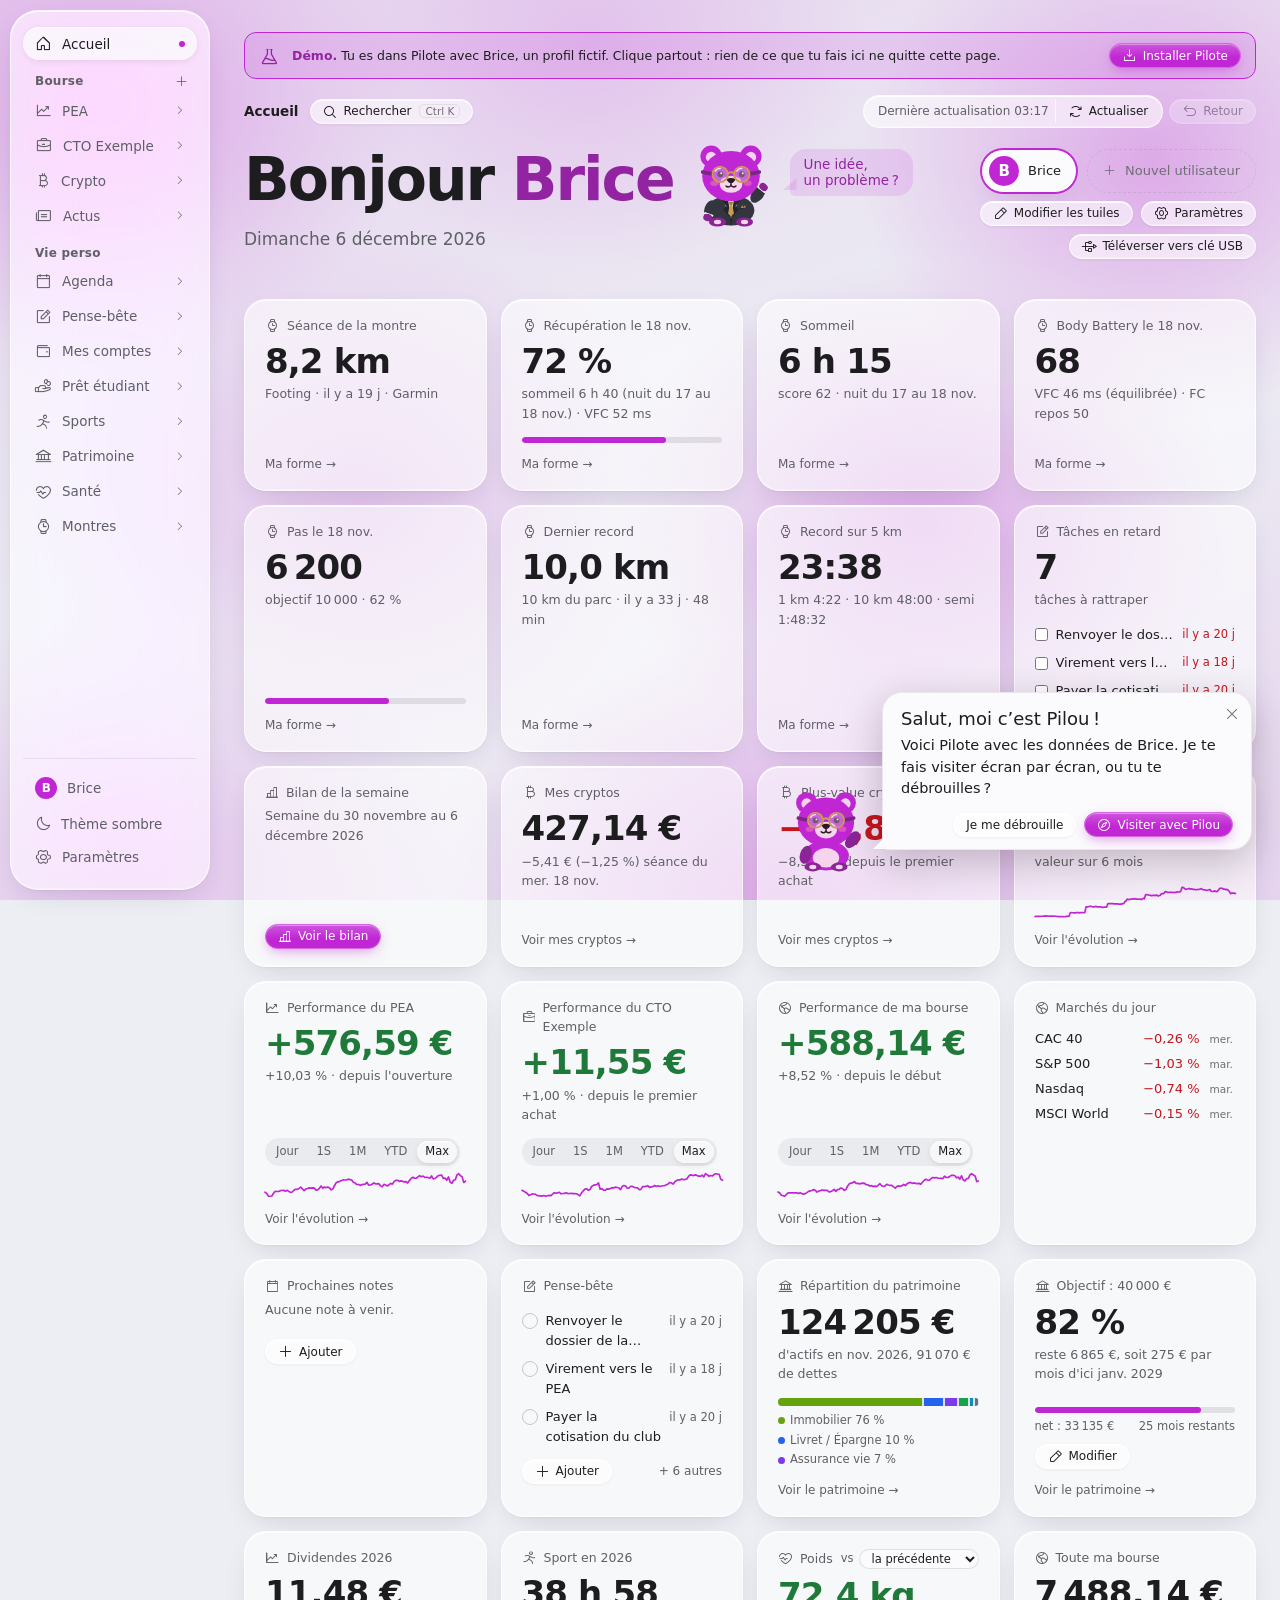
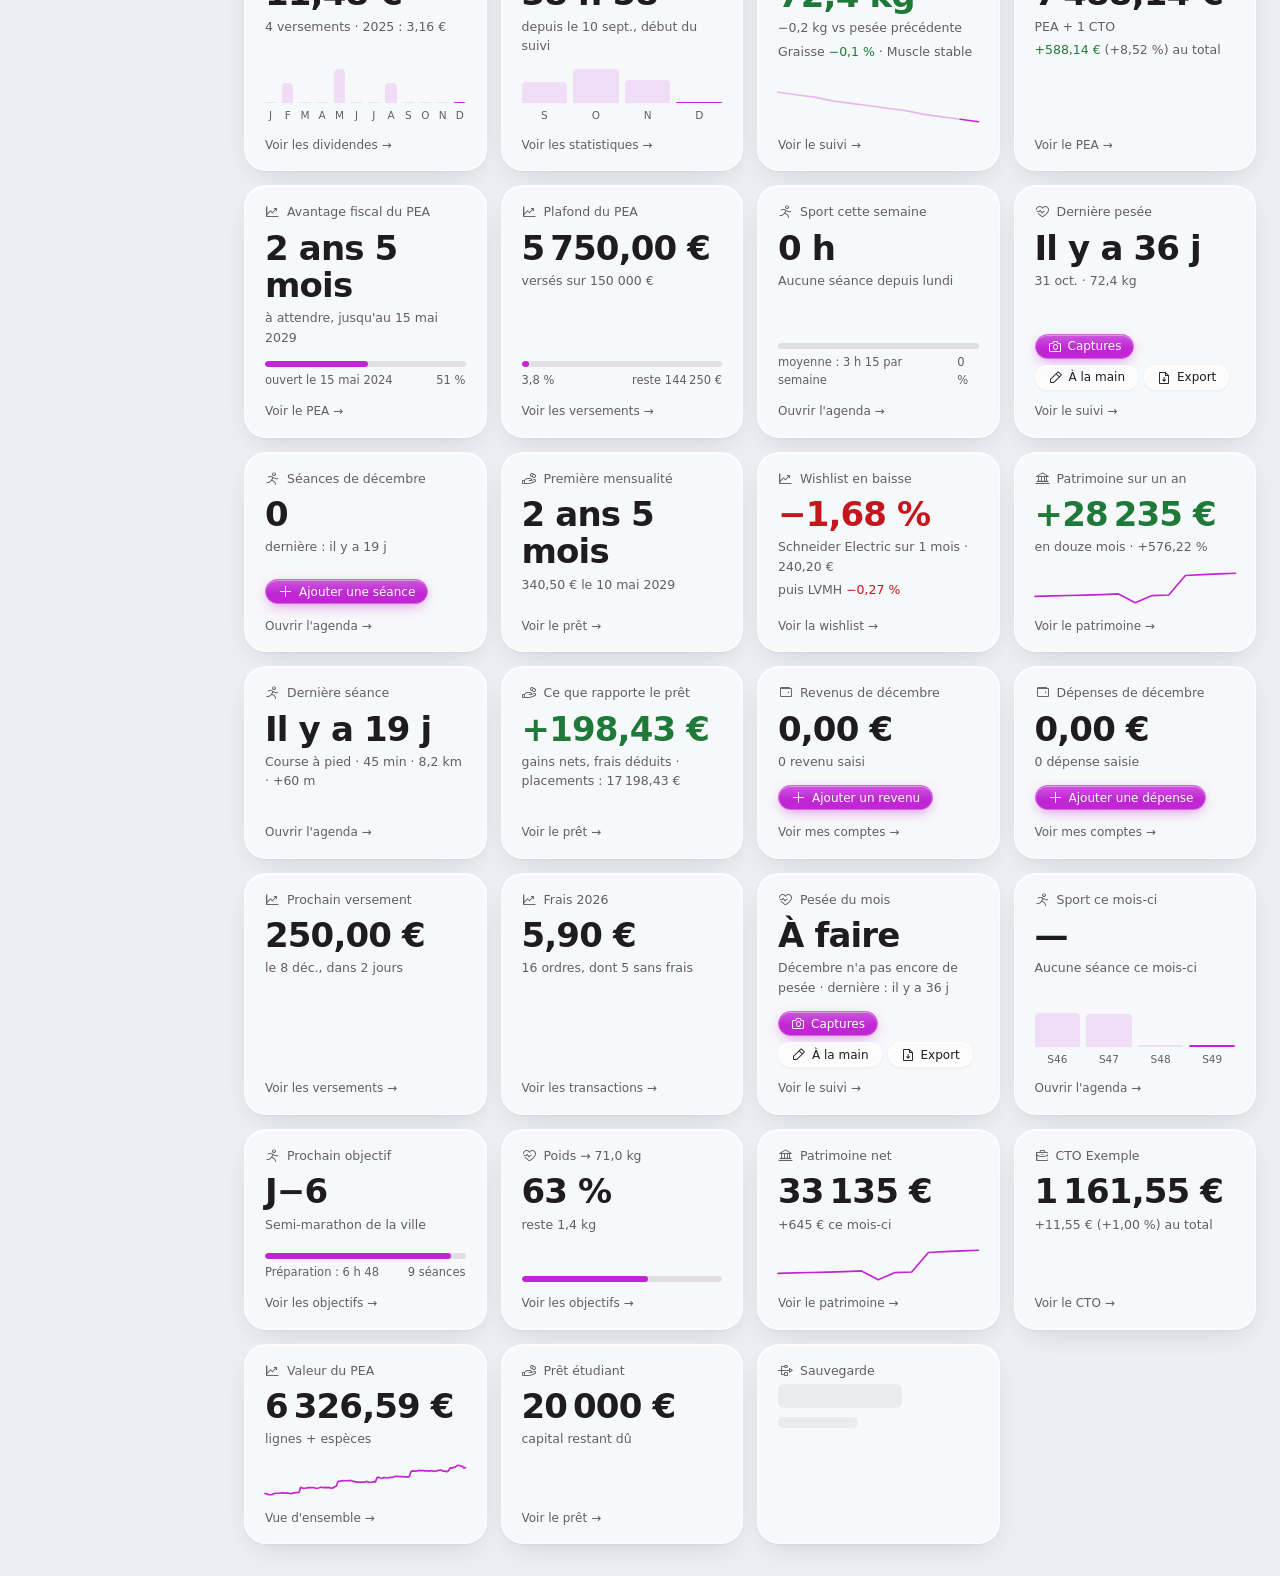
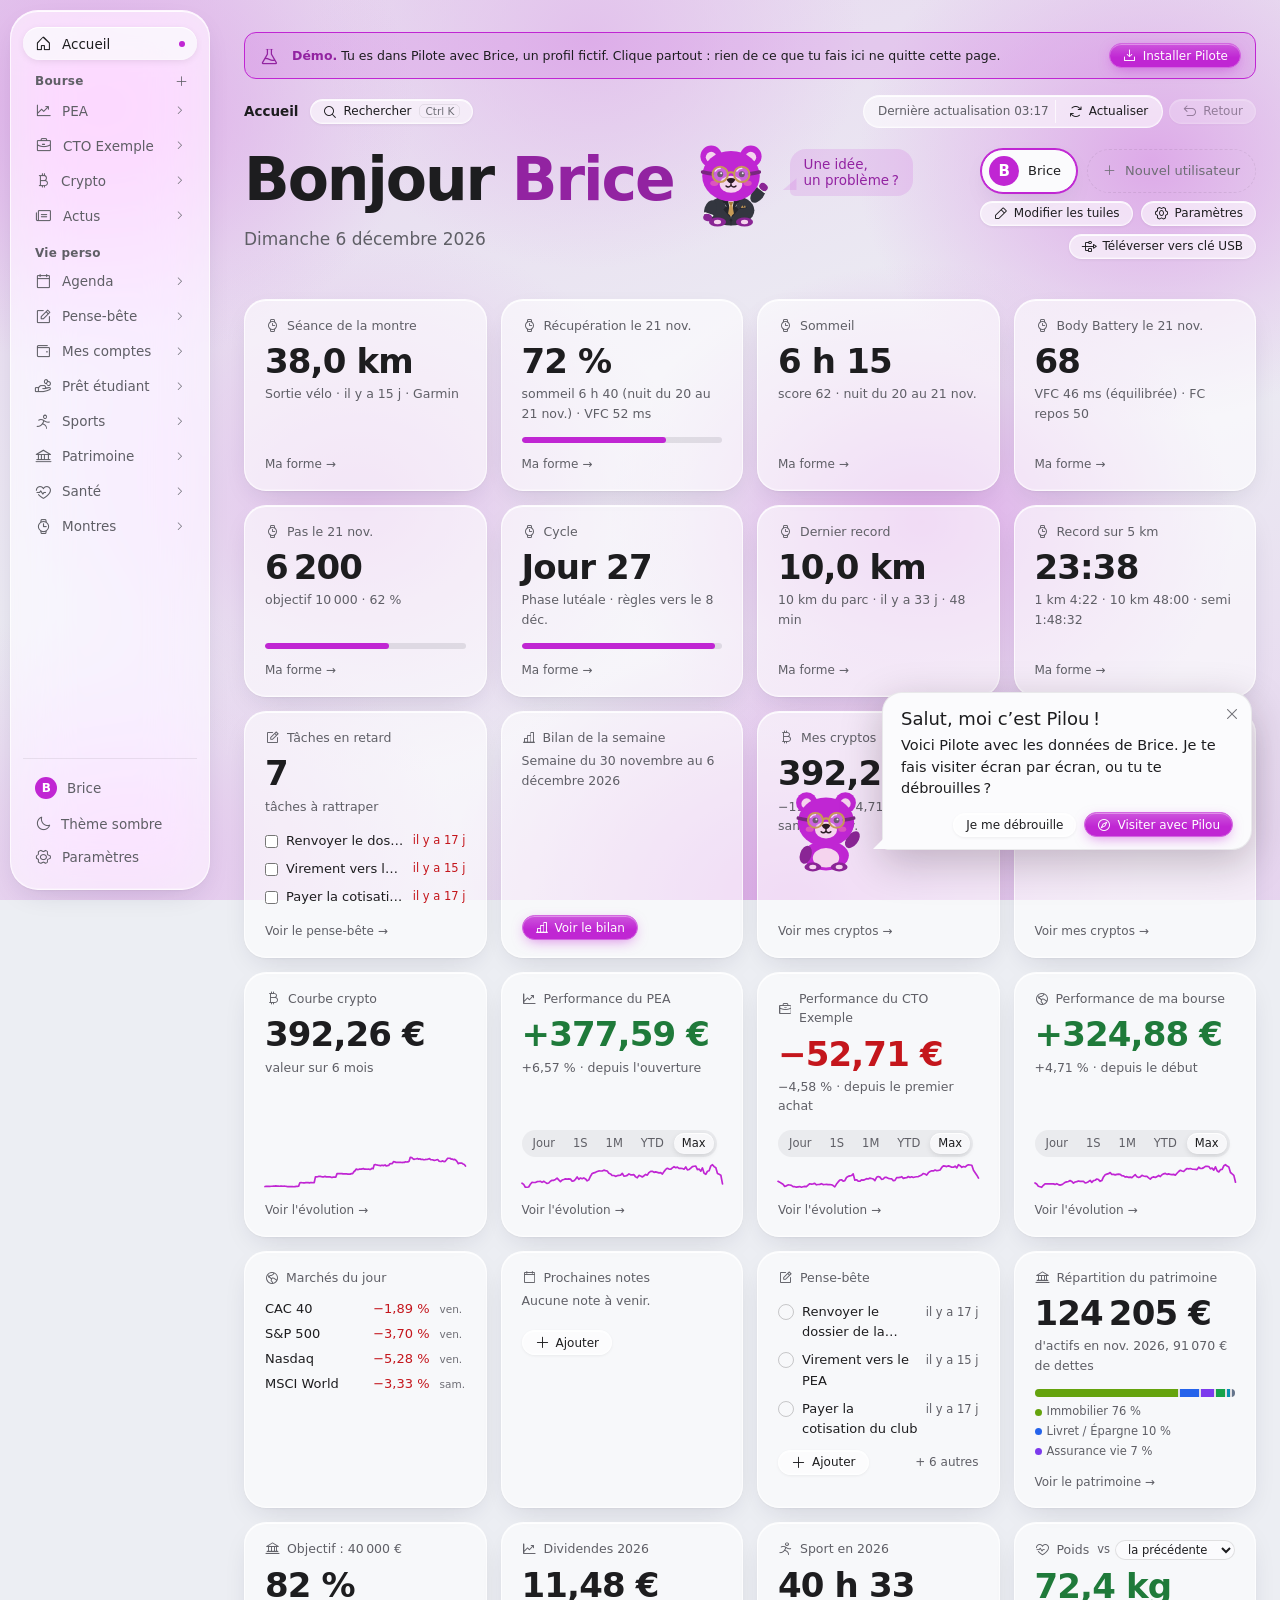
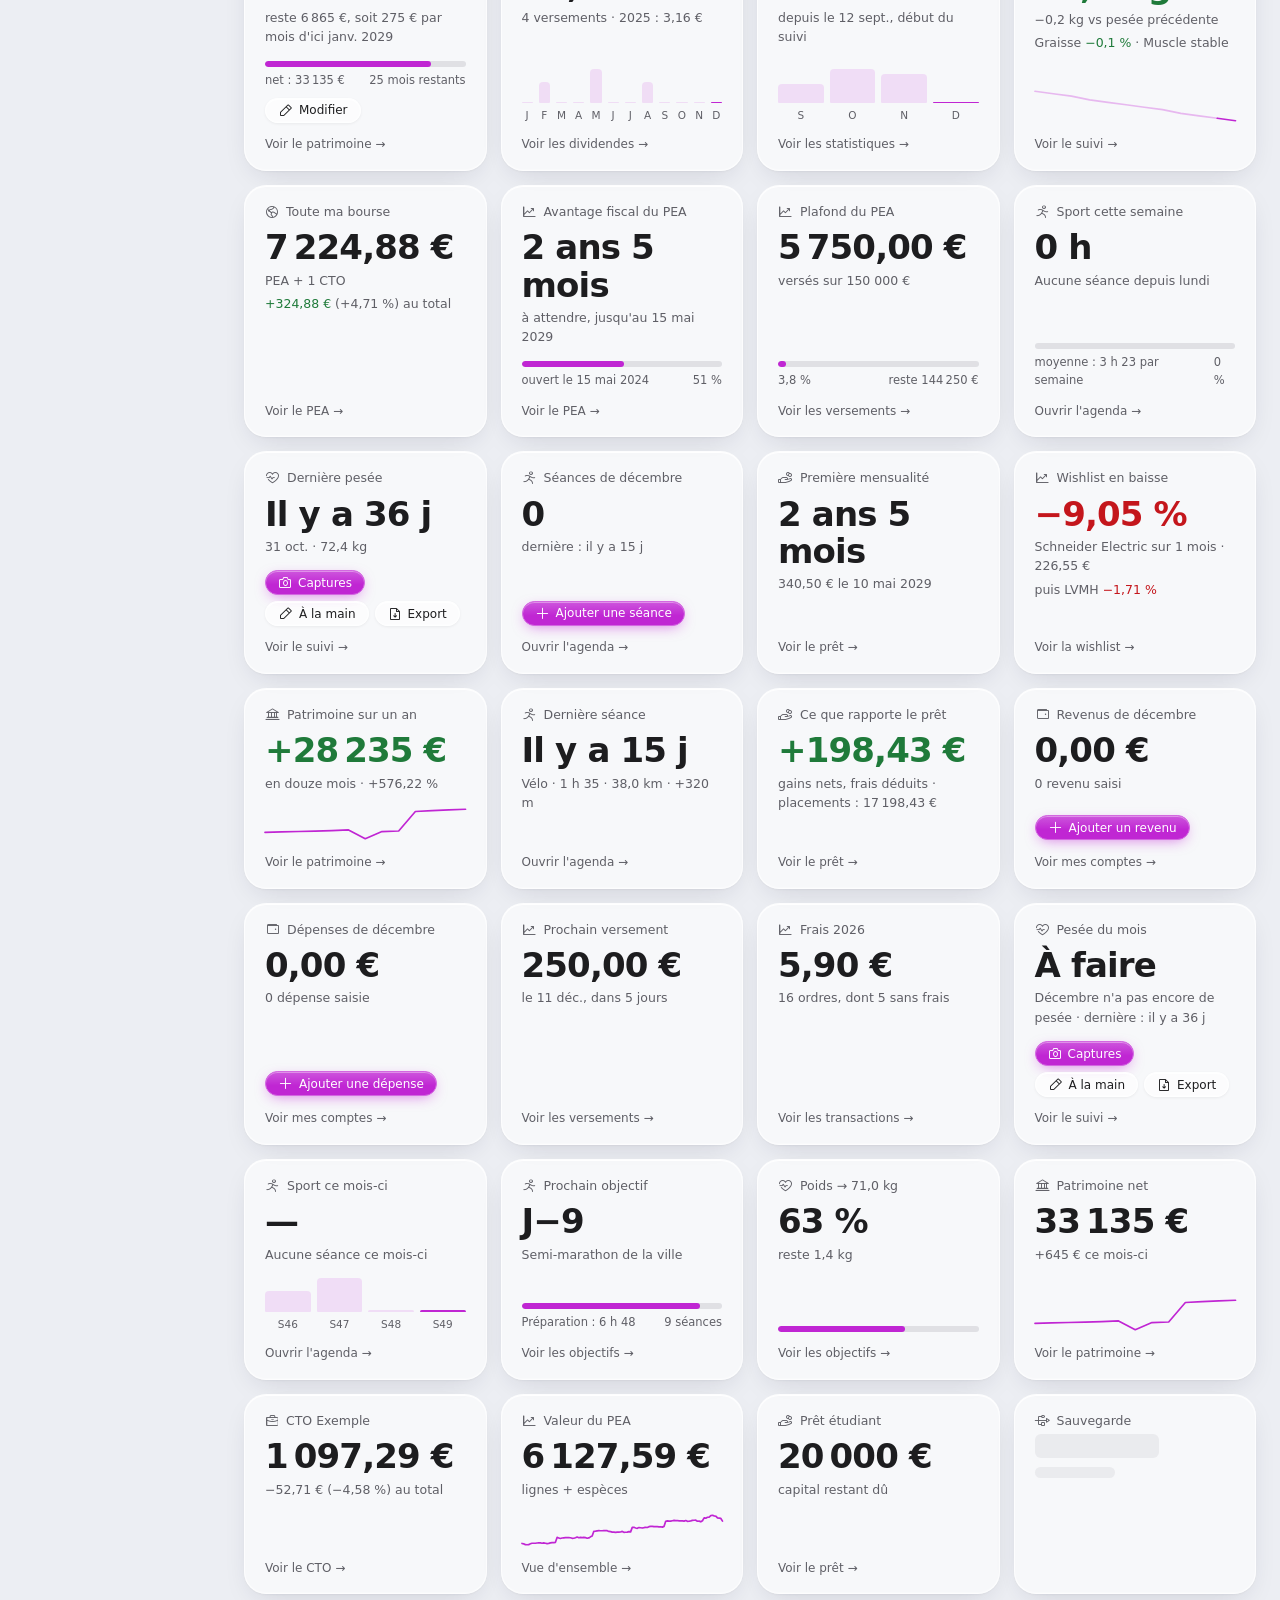
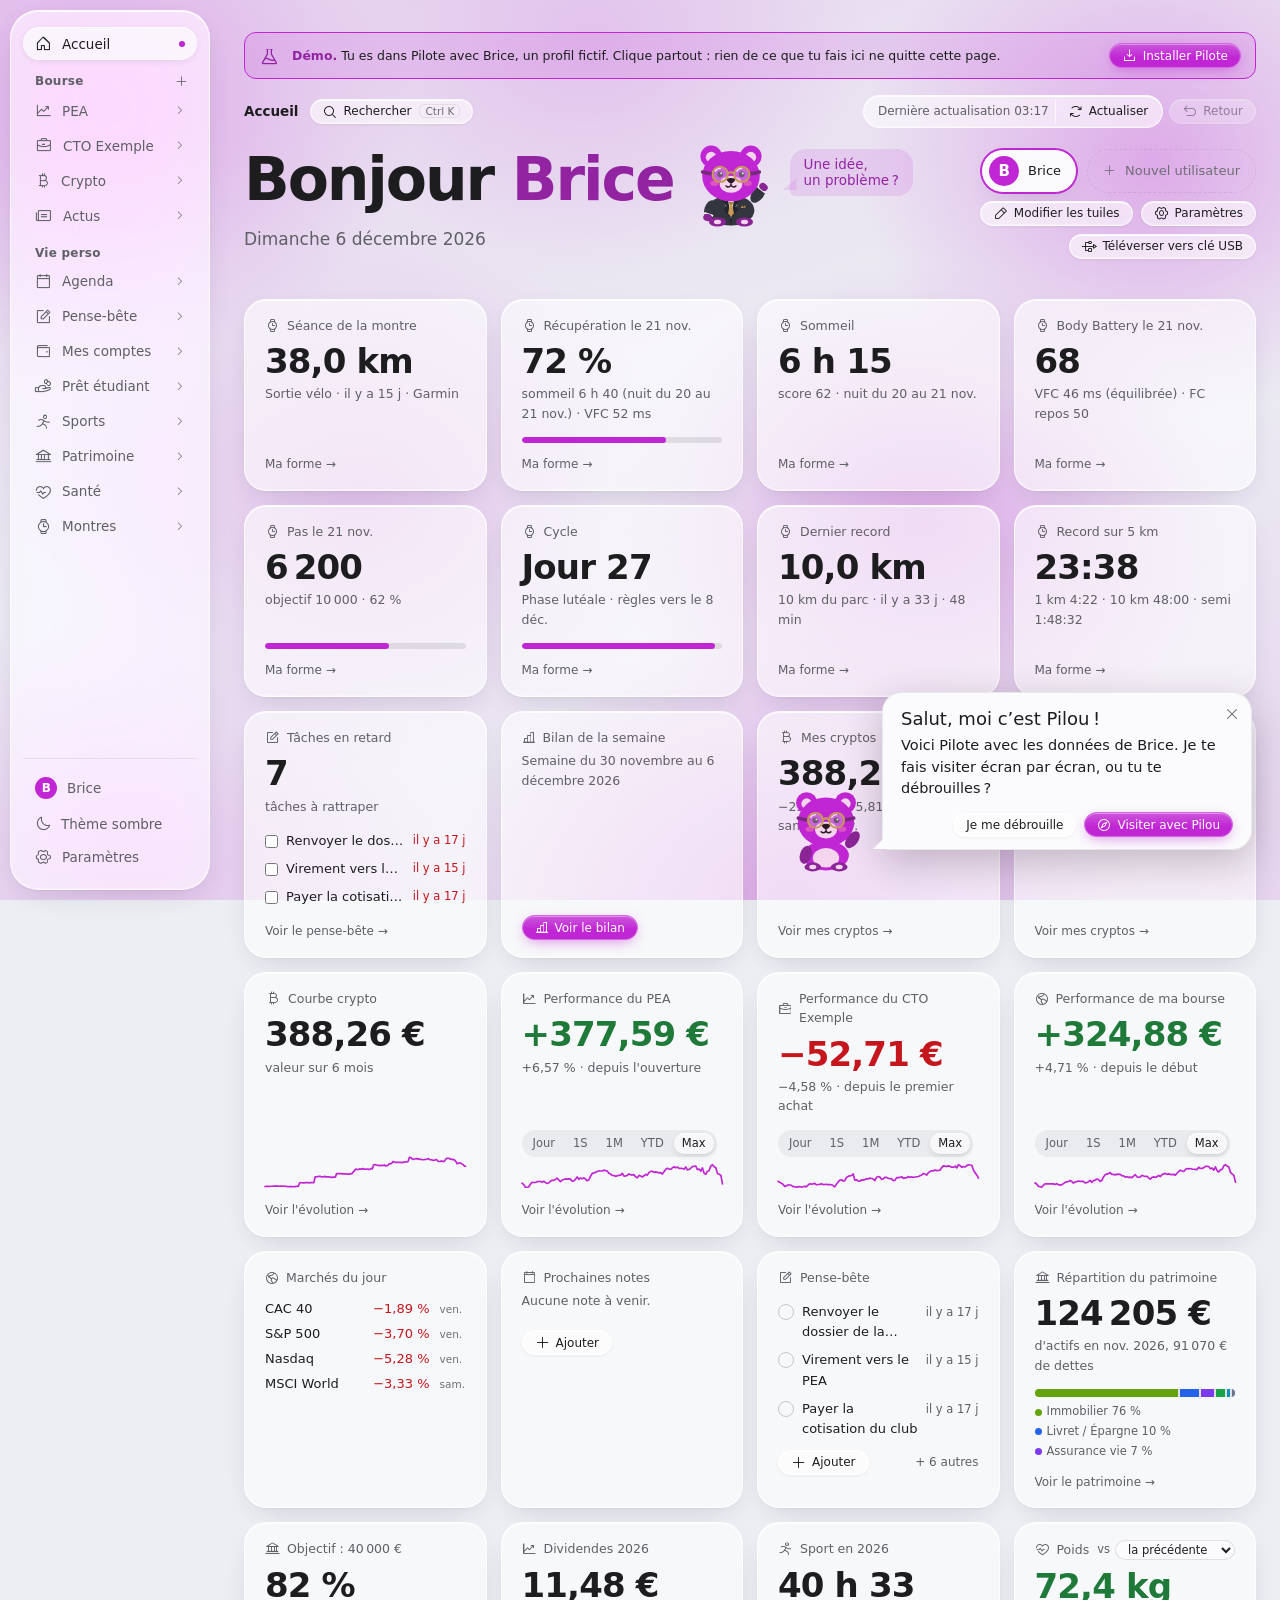
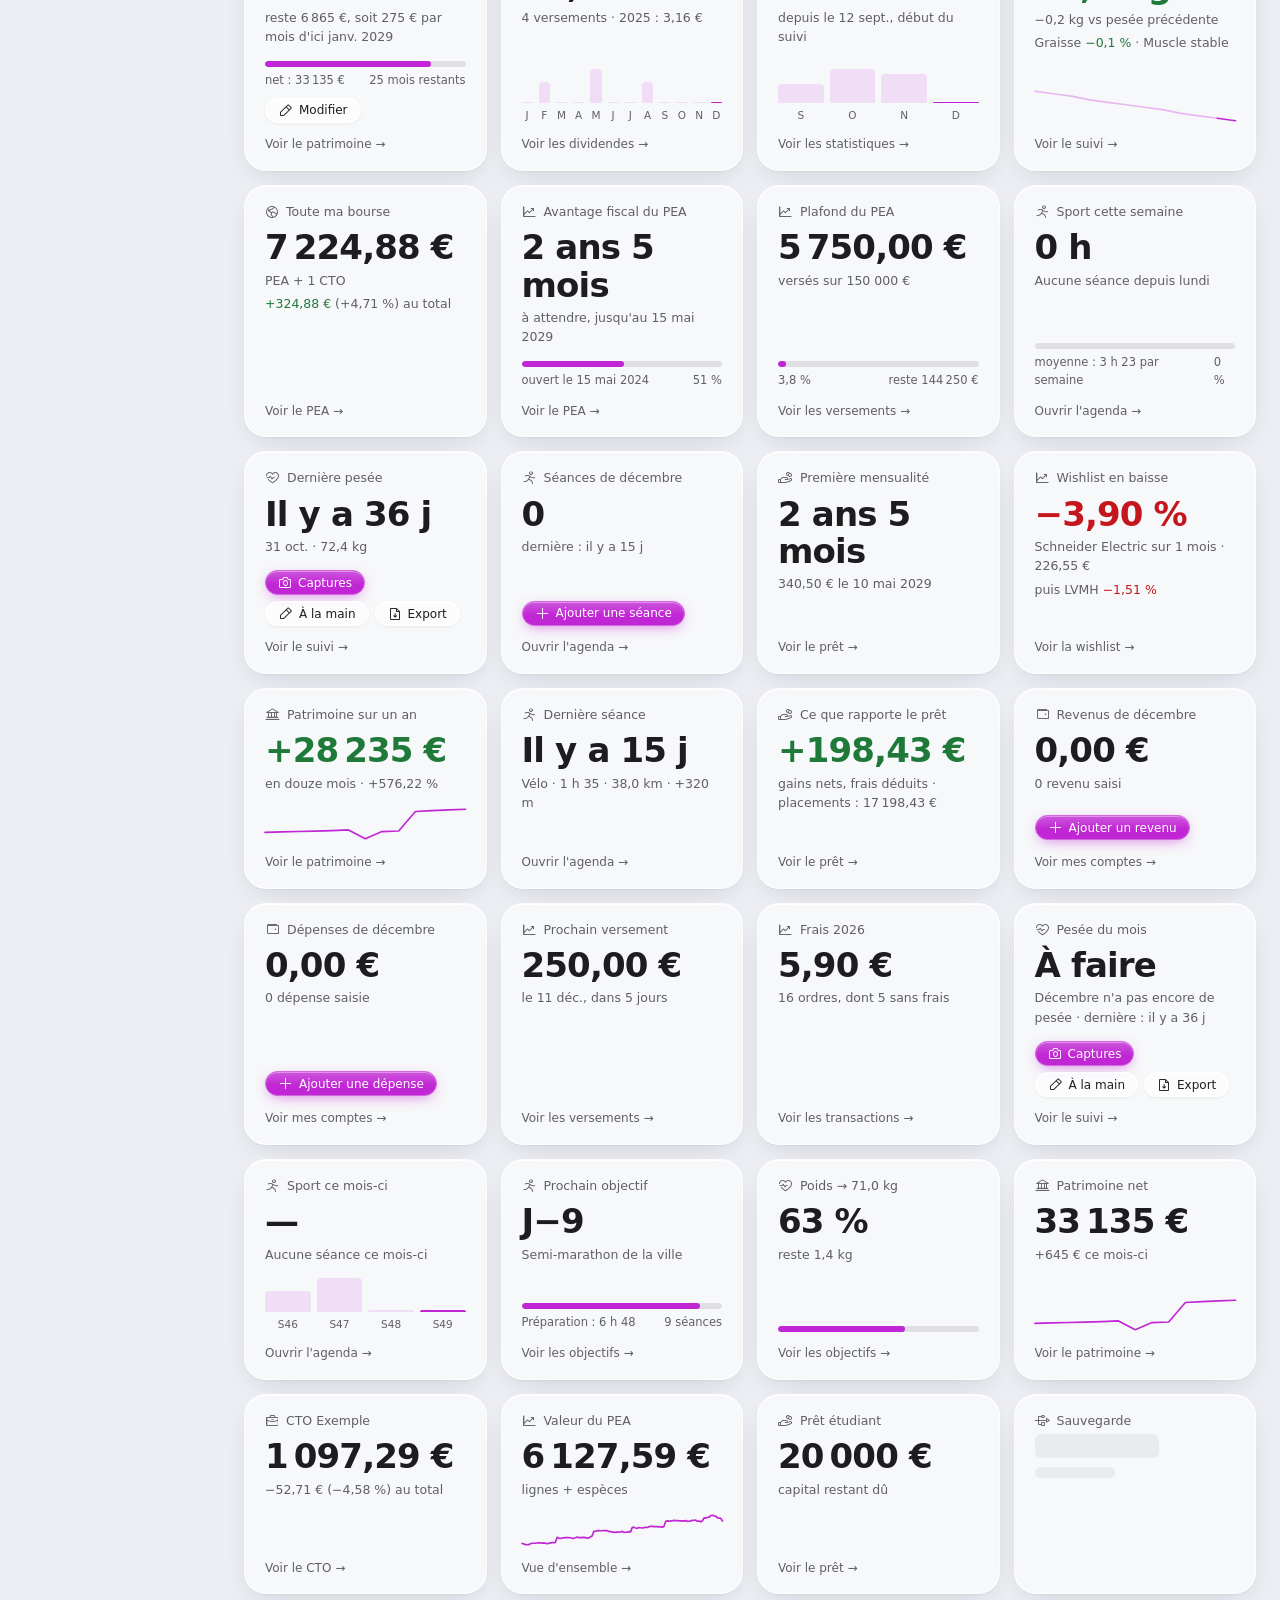
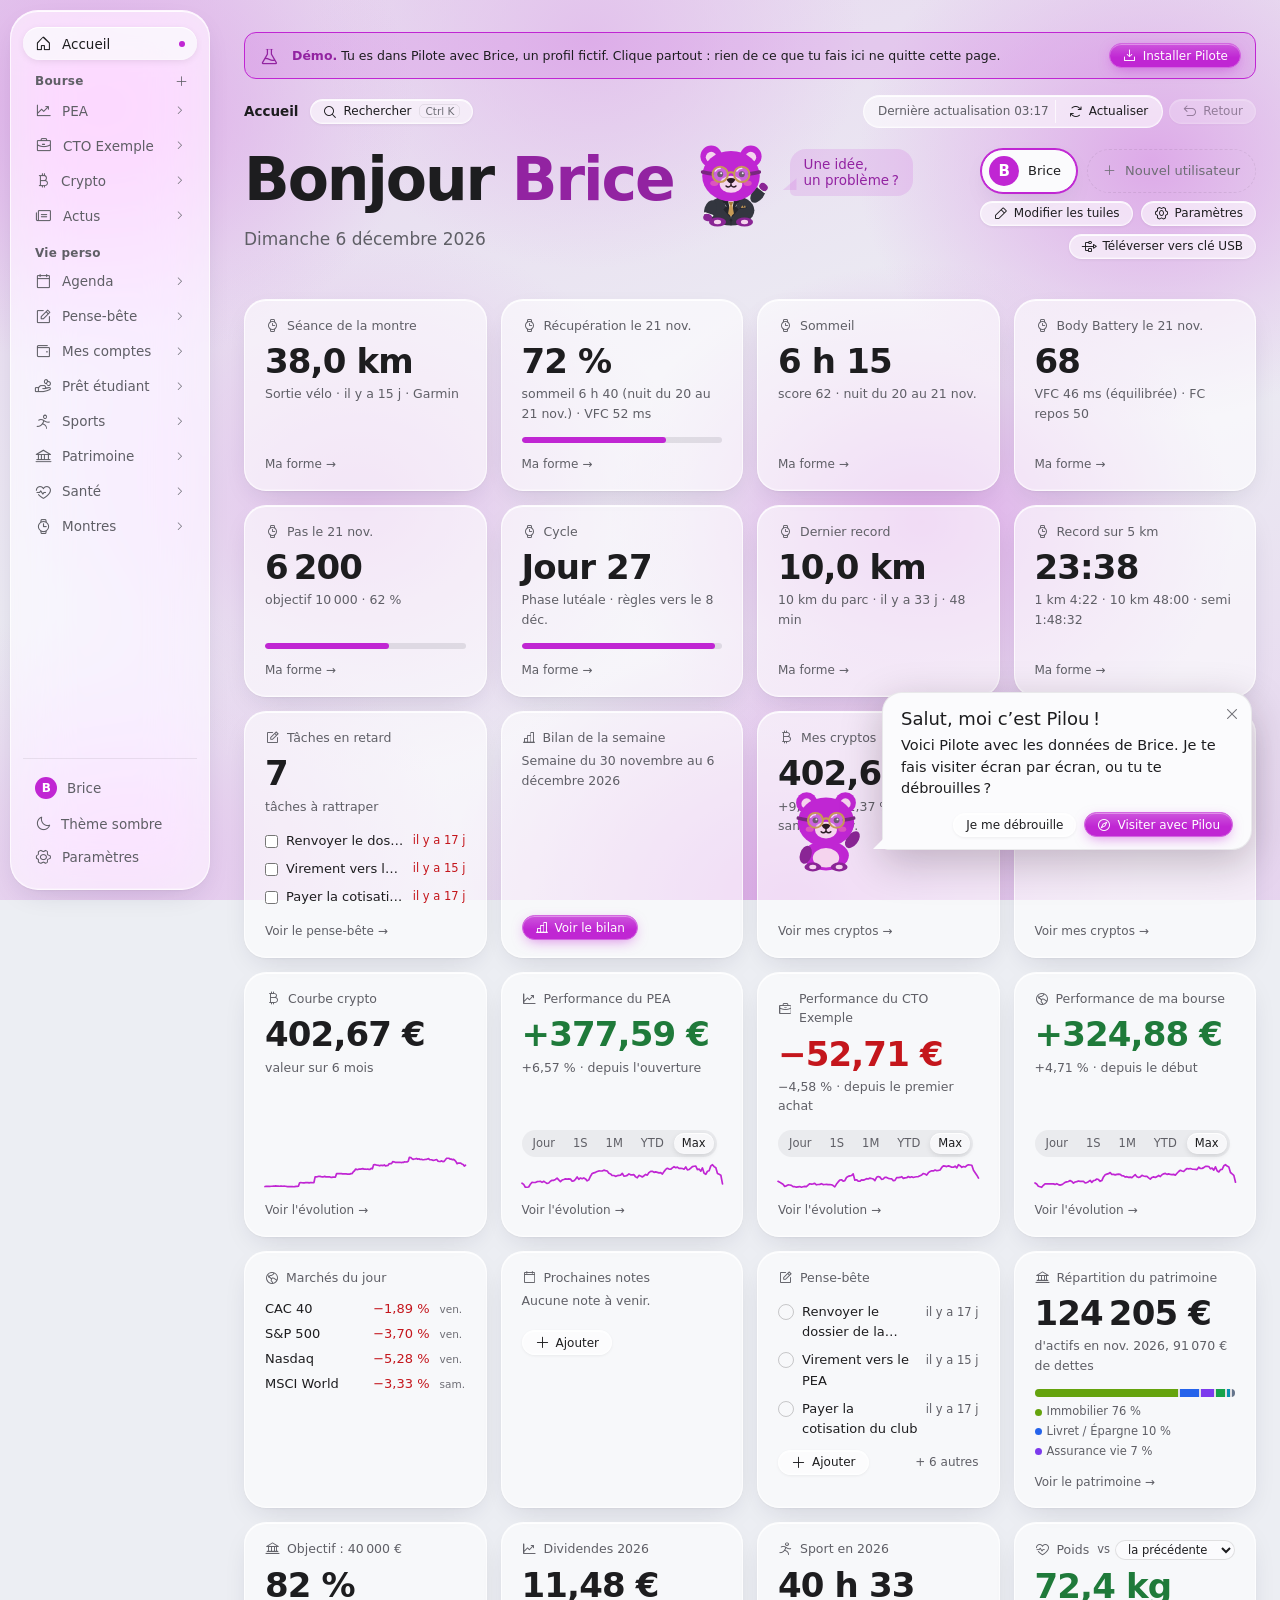
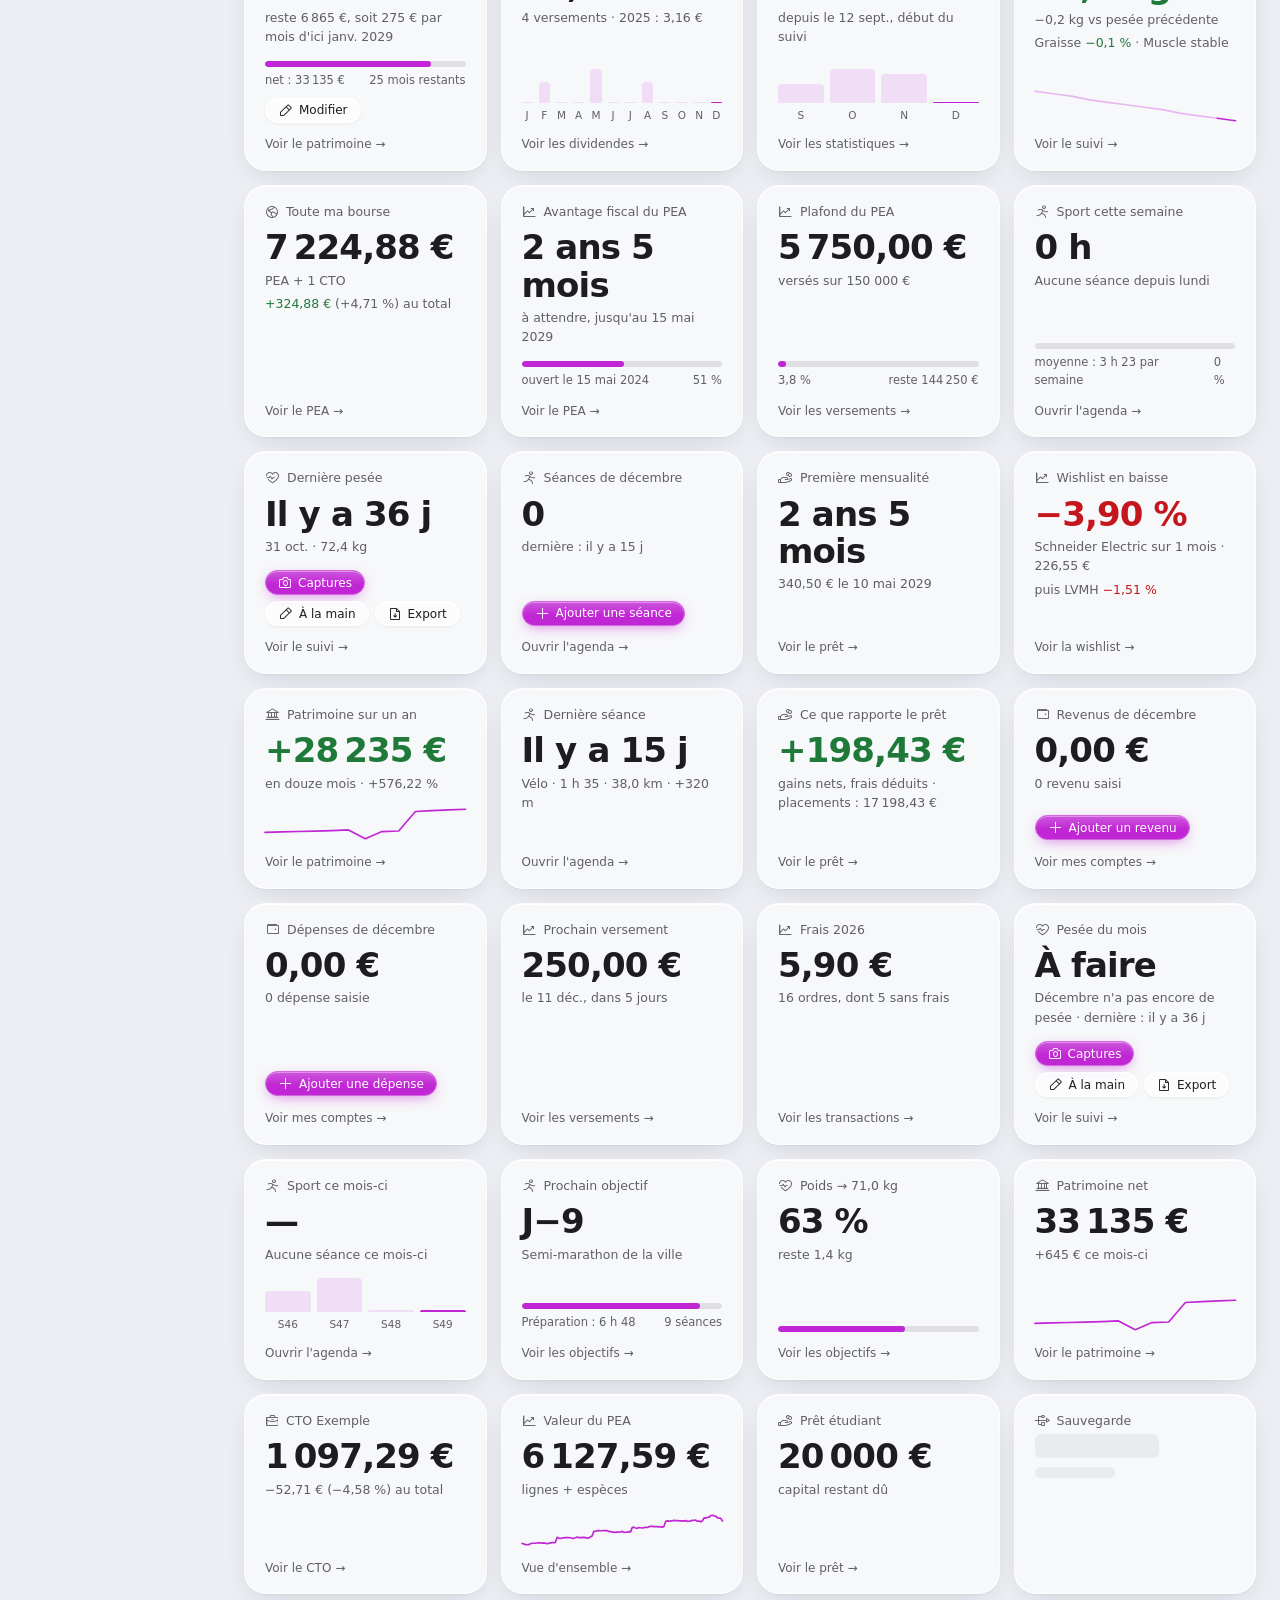
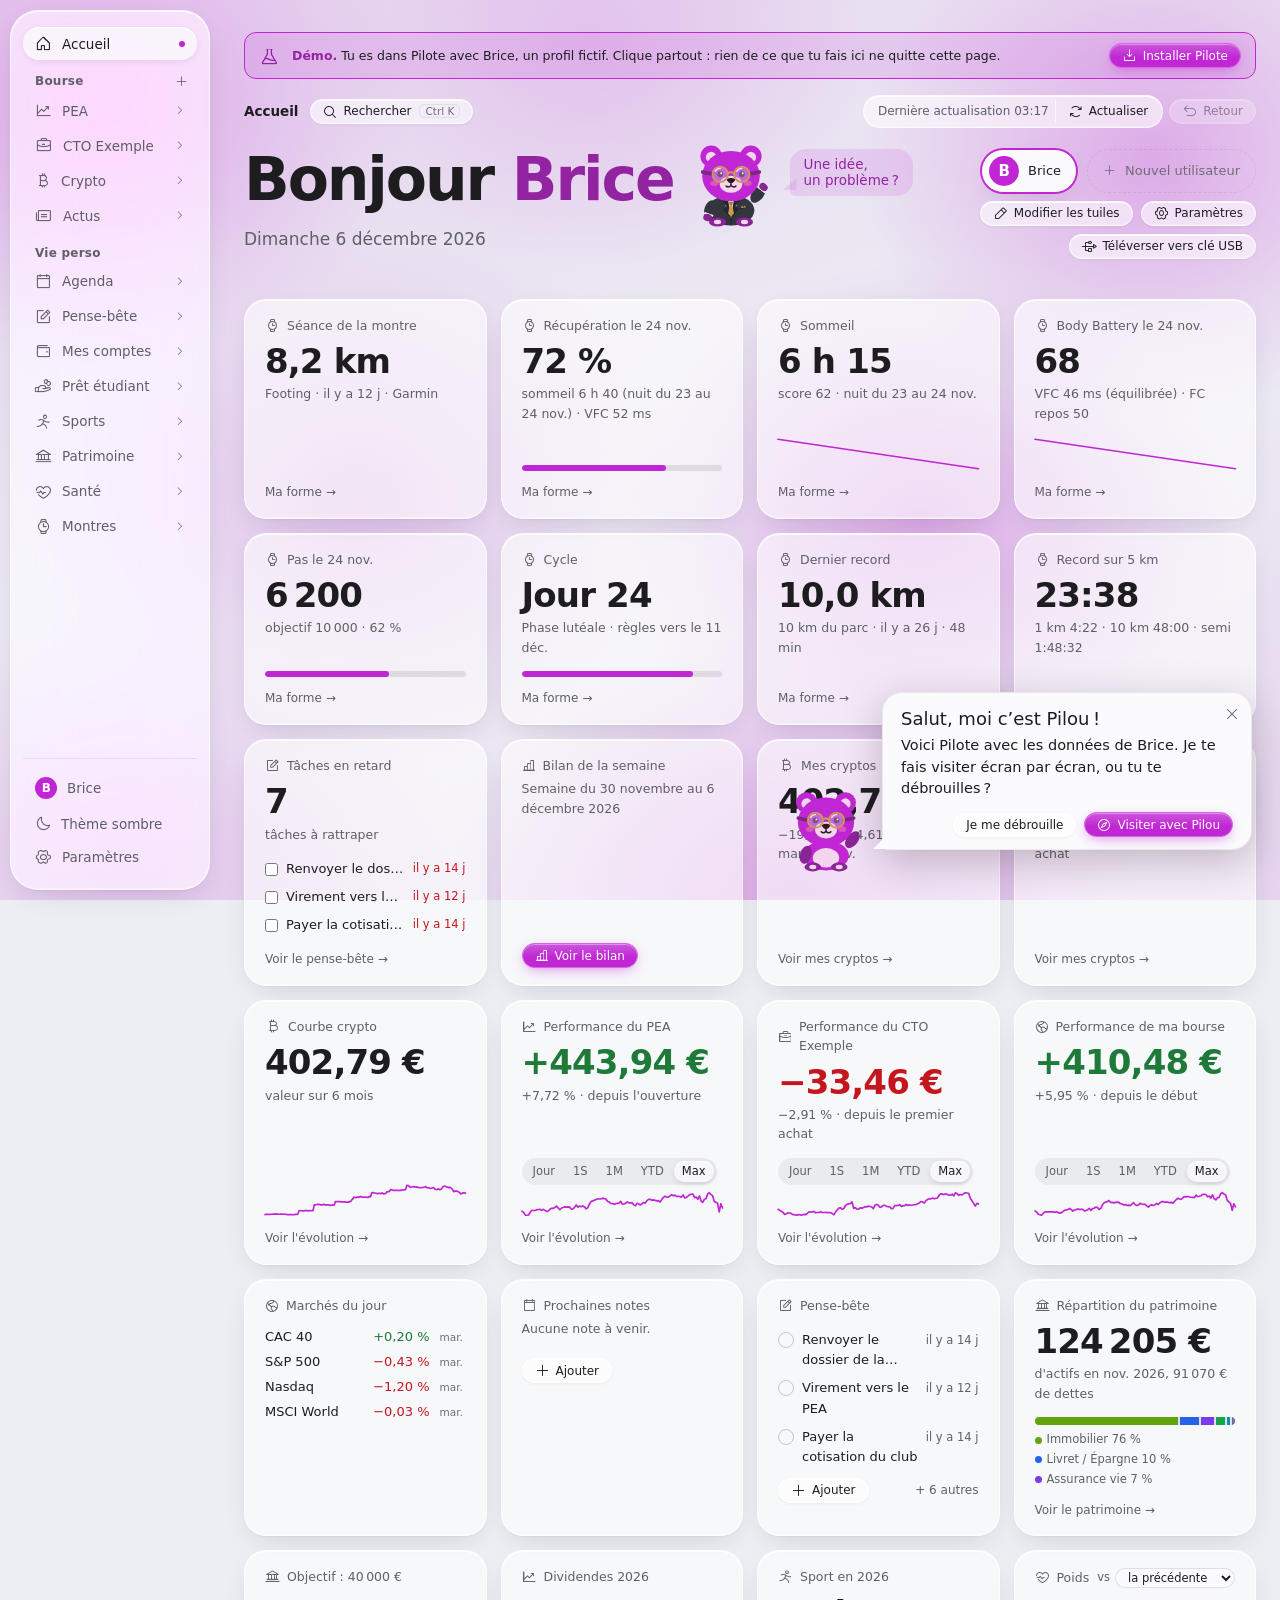
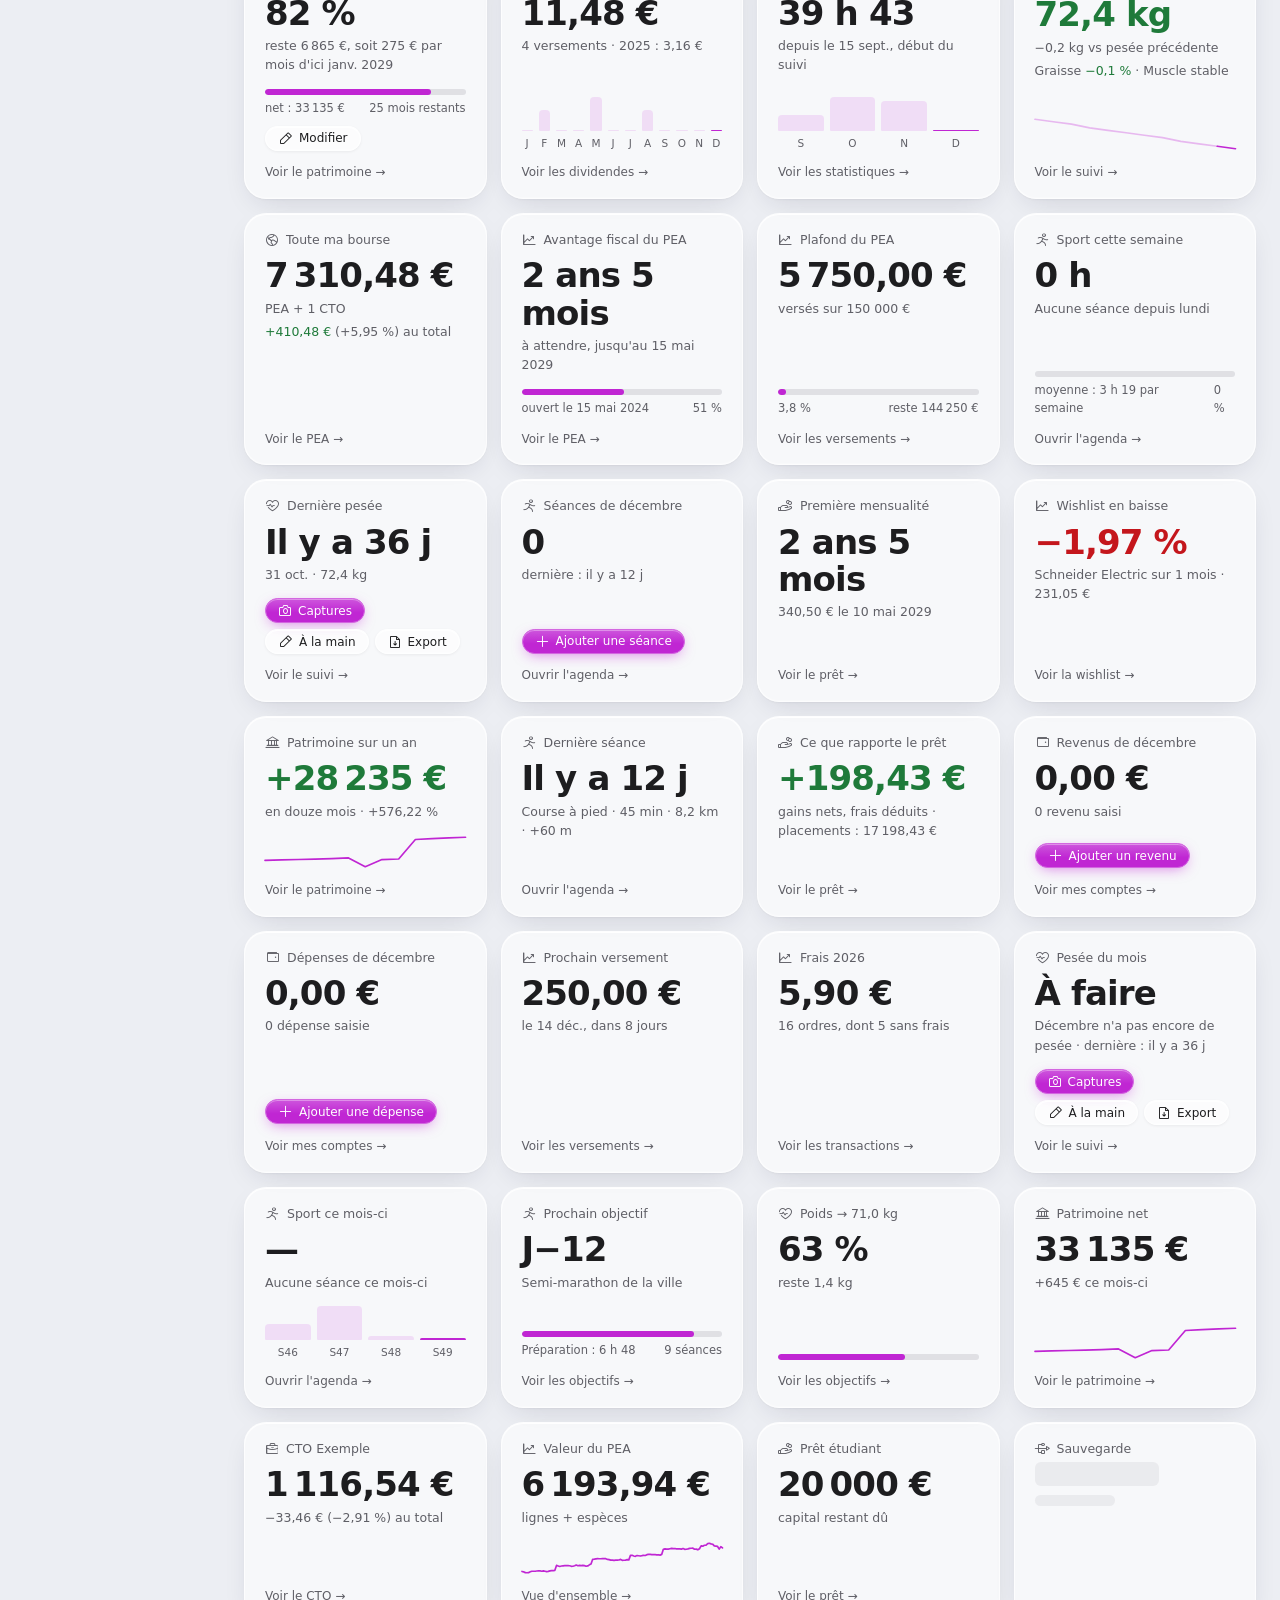
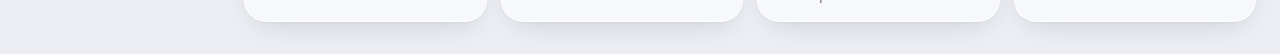
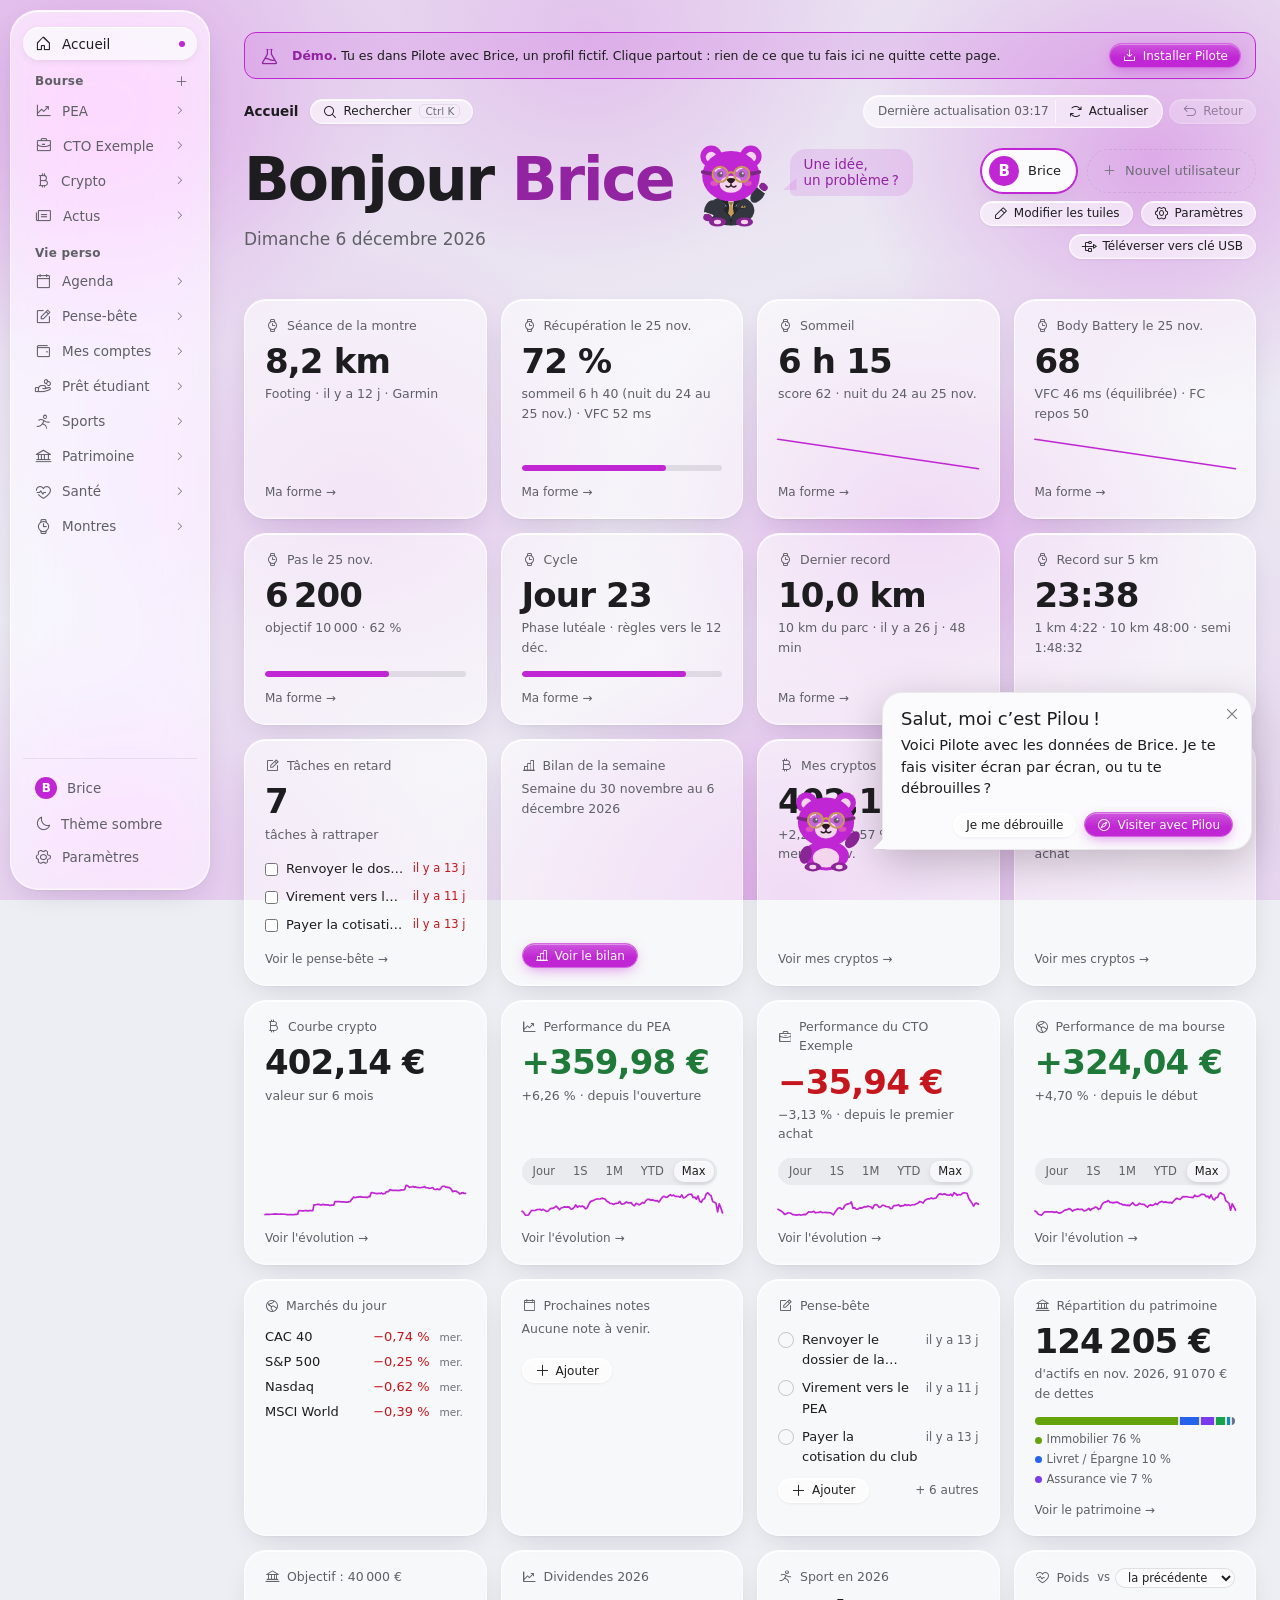
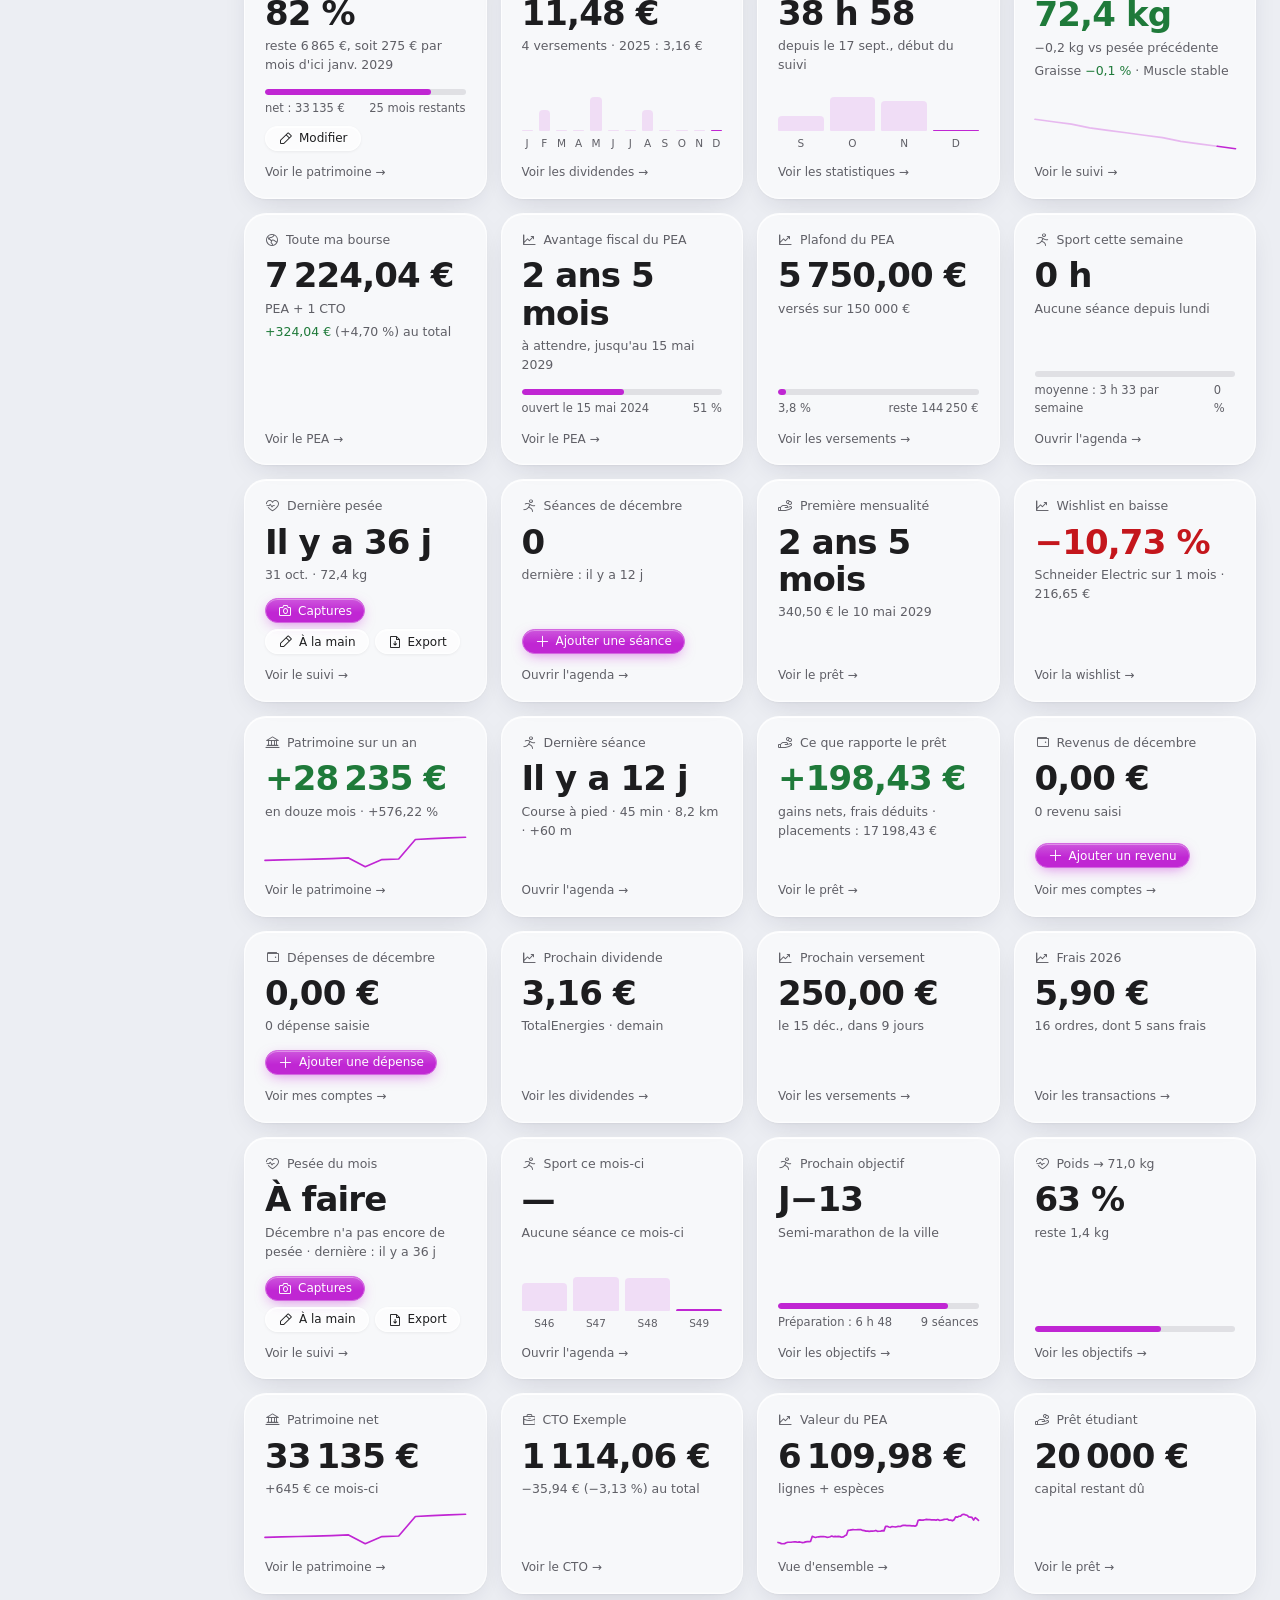
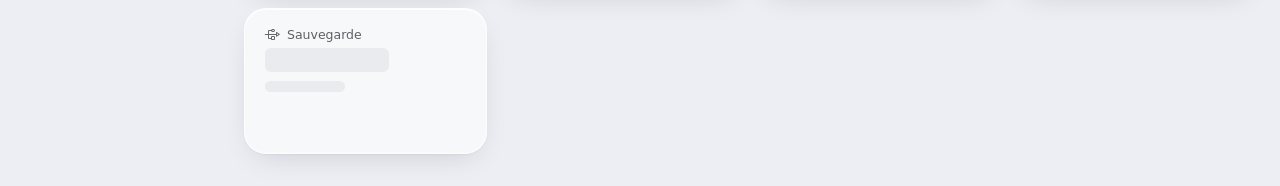
